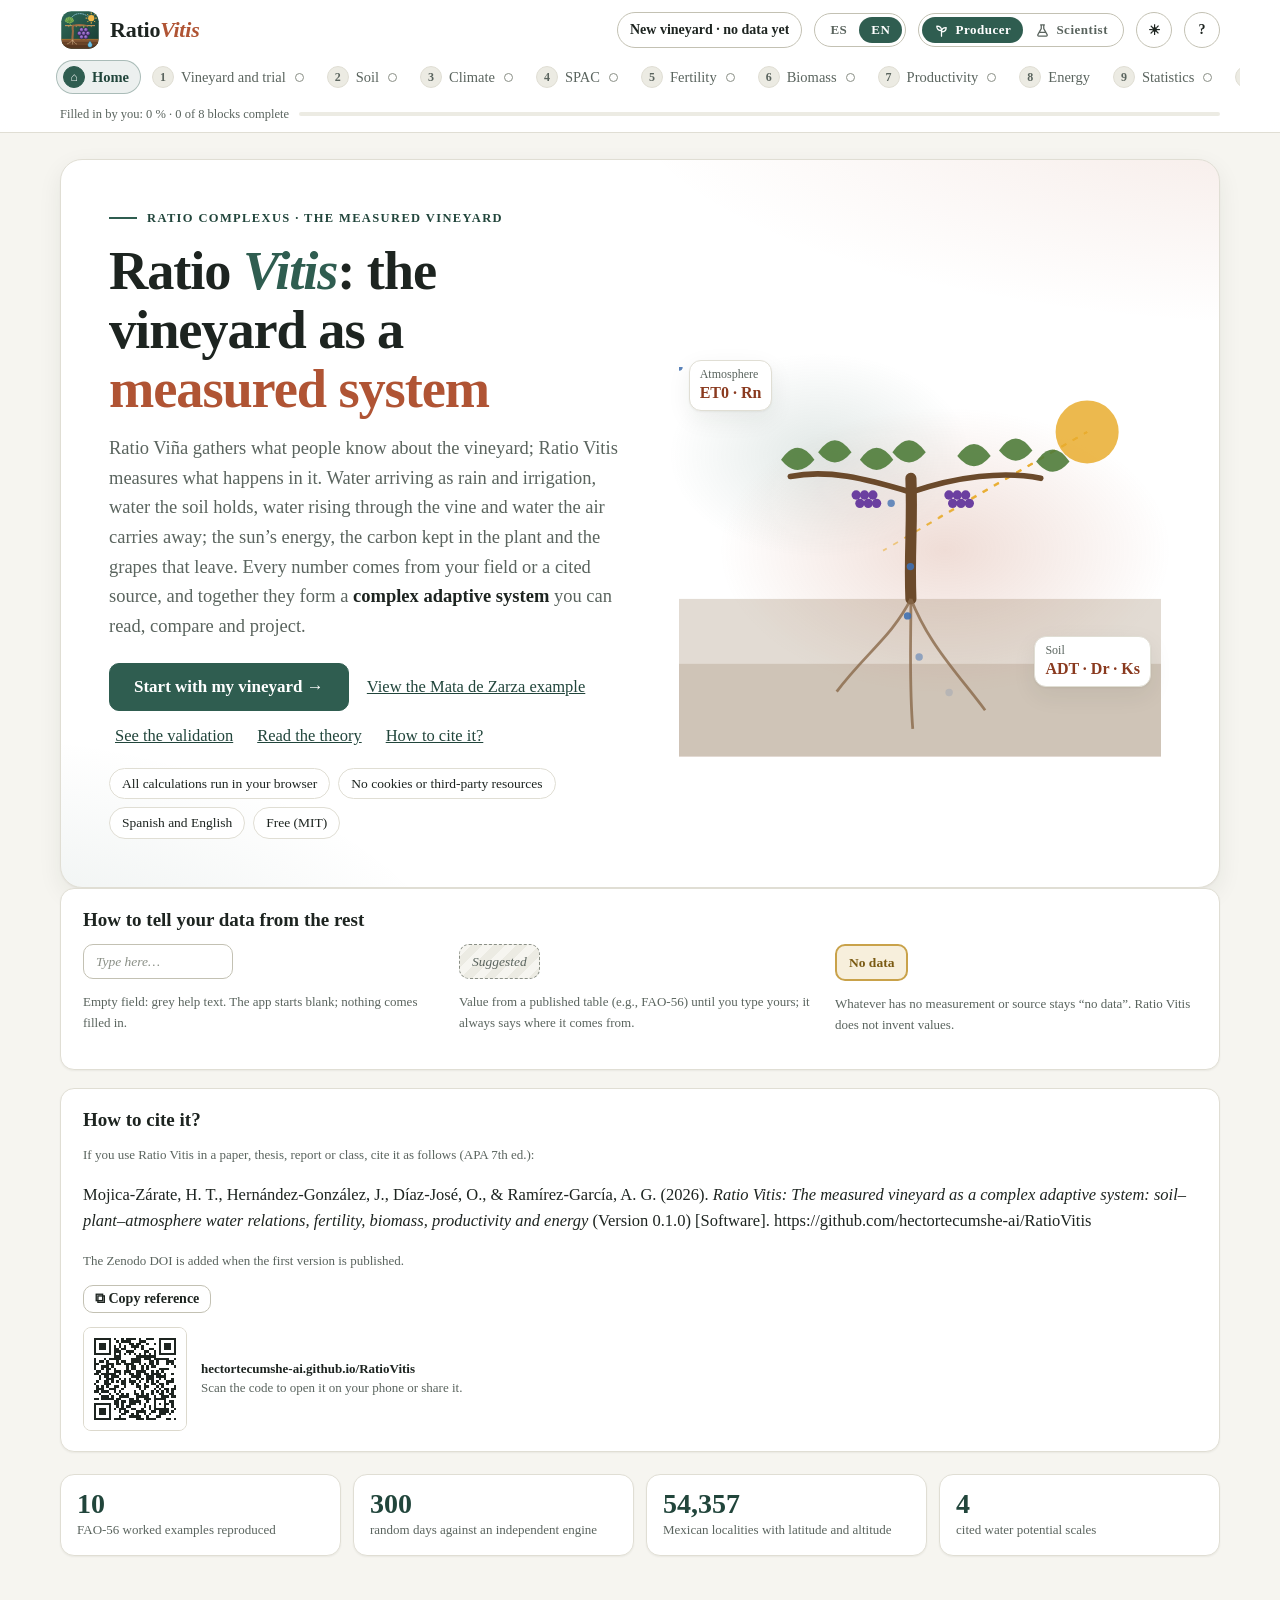
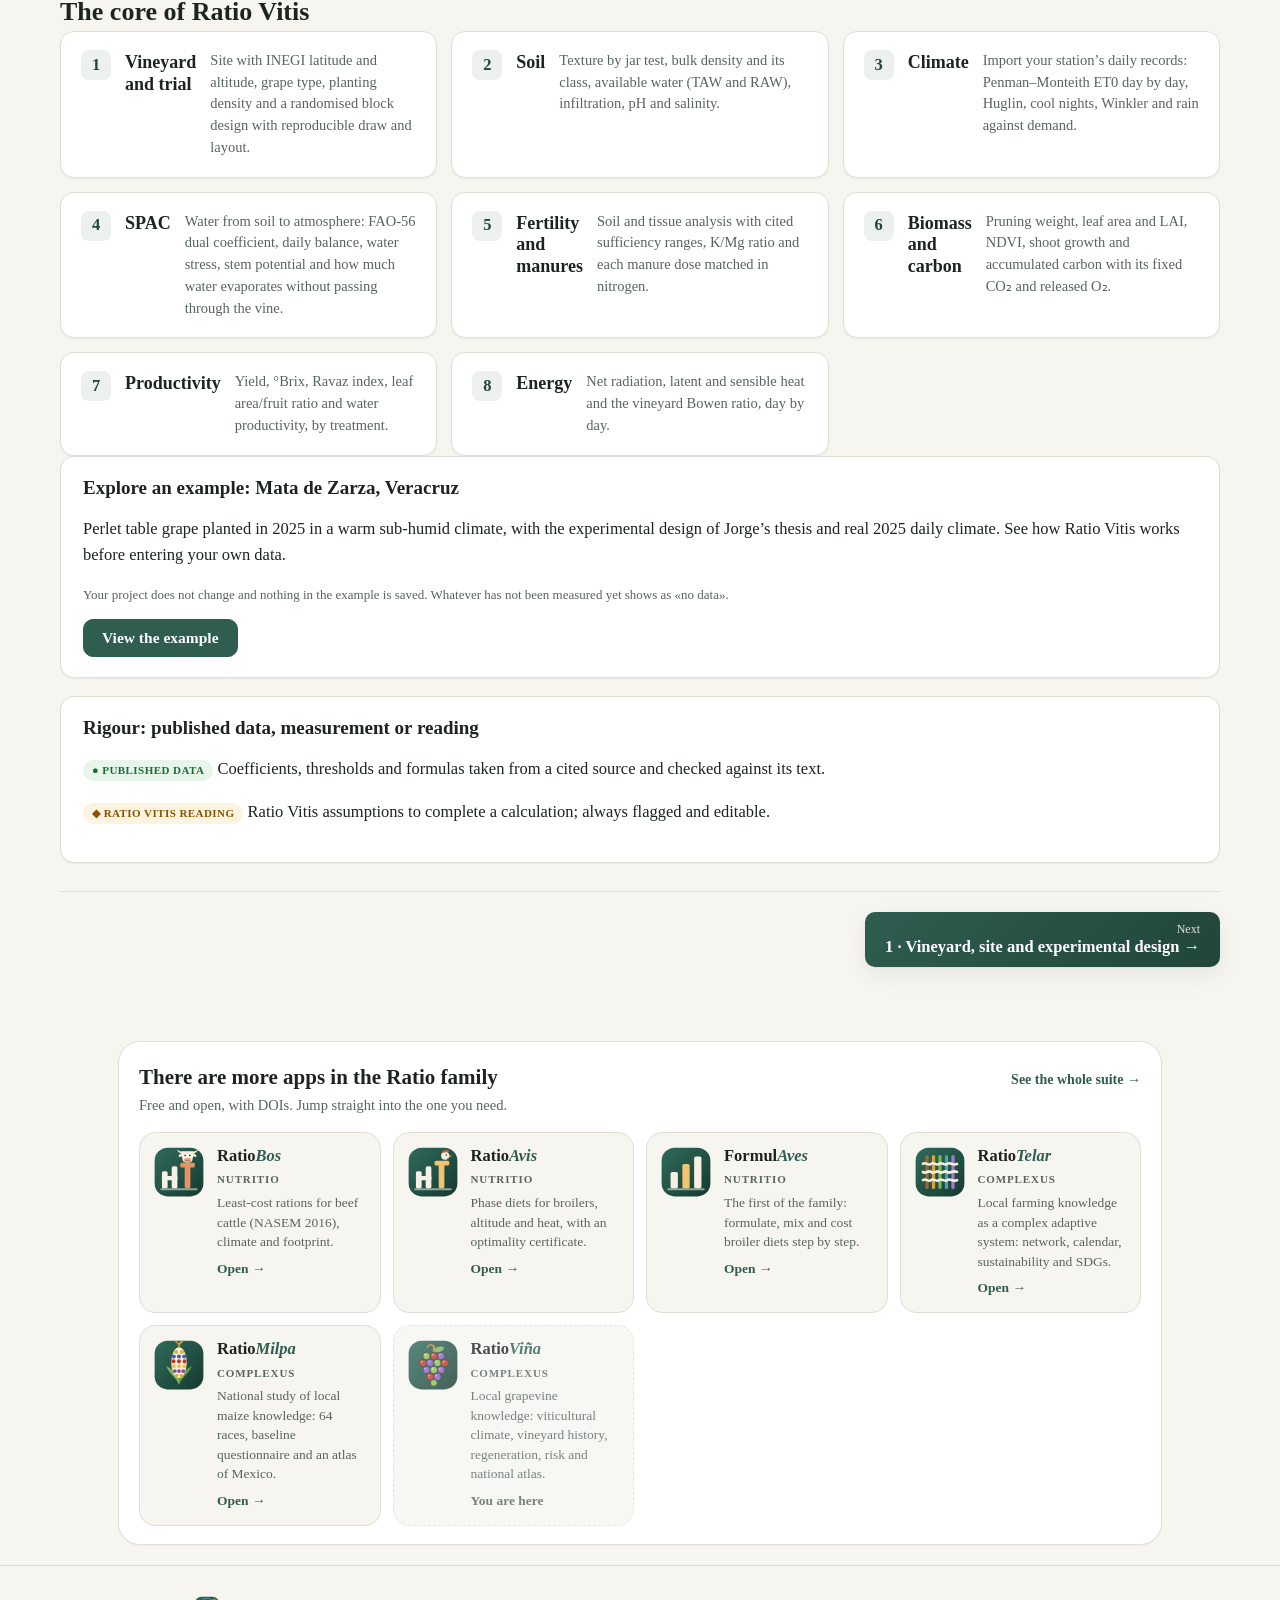
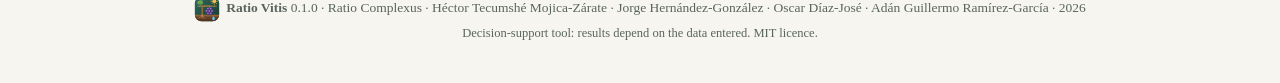
==== index.html @ 8e701e3a "Modo ejemplo: viñedo cooperante de Mata de Zarza, Veracruz Solo datos con fuente: guía de establecim" ====
<!DOCTYPE html>
<html lang="es">
<head>
<meta charset="UTF-8">
<meta name="viewport" content="width=device-width, initial-scale=1.0">
<title>Ratio Vitis — El viñedo medido como sistema complejo adaptativo · The measured vineyard as a complex adaptive system</title>
<meta name="description" content="Ratio Vitis (Ratio Complexus): el viñedo medido como sistema complejo adaptativo — relación agua–suelo–planta–atmósfera con FAO-56 (ET0 de Penman–Monteith, coeficiente dual y balance hídrico), suelo, clima vitícola, potencial hídrico y diseño experimental en bloques al azar. ES/EN.">
<link rel="icon" href="data:image/svg+xml,%3Csvg%20xmlns%3D%22http%3A//www.w3.org/2000/svg%22%20viewBox%3D%220%200%2064%2064%22%3E%3Cdefs%3E%3ClinearGradient%20id%3D%22vt-g%22%20x1%3D%220%22%20y1%3D%220%22%20x2%3D%221%22%20y2%3D%221%22%3E%3Cstop%20offset%3D%220%22%20stop-color%3D%22%232f6b5a%22/%3E%3Cstop%20offset%3D%221%22%20stop-color%3D%22%23173a31%22/%3E%3C/linearGradient%3E%3ClinearGradient%20id%3D%22vt-s%22%20x1%3D%220%22%20y1%3D%220%22%20x2%3D%220%22%20y2%3D%221%22%3E%3Cstop%20offset%3D%220%22%20stop-color%3D%22%238a5a36%22/%3E%3Cstop%20offset%3D%221%22%20stop-color%3D%22%234a2e1b%22/%3E%3C/linearGradient%3E%3CradialGradient%20id%3D%22vt-u%22%20cx%3D%22.35%22%20cy%3D%22.3%22%20r%3D%22.75%22%3E%3Cstop%20offset%3D%220%22%20stop-color%3D%22%23b48ae0%22/%3E%3Cstop%20offset%3D%221%22%20stop-color%3D%22%235e3592%22/%3E%3C/radialGradient%3E%3CclipPath%20id%3D%22vt-c%22%3E%3Crect%20x%3D%222%22%20y%3D%222%22%20width%3D%2260%22%20height%3D%2260%22%20rx%3D%2216%22/%3E%3C/clipPath%3E%3C/defs%3E%3Crect%20x%3D%222%22%20y%3D%222%22%20width%3D%2260%22%20height%3D%2260%22%20rx%3D%2216%22%20fill%3D%22url%28%23vt-g%29%22/%3E%3Cg%20clip-path%3D%22url%28%23vt-c%29%22%3E%3Cpath%20d%3D%22M2%2047h60v17H2z%22%20fill%3D%22url%28%23vt-s%29%22/%3E%3Cpath%20d%3D%22M2%2052.5h60M2%2057.5h60%22%20stroke%3D%22%232c1a0f%22%20stroke-width%3D%22.9%22%20opacity%3D%22.55%22/%3E%3Cpath%20d%3D%22M2%2047h60%22%20stroke%3D%22%23c0772b%22%20stroke-width%3D%221.2%22/%3E%3C/g%3E%3Ccircle%20cx%3D%2250%22%20cy%3D%2213%22%20r%3D%225%22%20fill%3D%22%23f2b84b%22/%3E%3Cg%20stroke%3D%22%23f2b84b%22%20stroke-width%3D%221.5%22%20stroke-linecap%3D%22round%22%3E%3Cpath%20d%3D%22M50%204.6v1.6M50%2019.8v1.6M41.6%2013h1.6M56.8%2013h1.6M44.1%207.1l1.1%201.1M54.8%2017.8l1.1%201.1M44.1%2018.9l1.1-1.1M54.8%208.2l1.1-1.1%22/%3E%3C/g%3E%3Cpath%20d%3D%22M8%2025h48%22%20stroke%3D%22%23e9a35c%22%20stroke-width%3D%221.4%22/%3E%3Cpath%20d%3D%22M14%2025v2.4M20%2025v1.4M26%2025v2.4M32%2025v1.4M38%2025v2.4M44%2025v1.4M50%2025v2.4%22%20stroke%3D%22%23e9a35c%22%20stroke-width%3D%221%22/%3E%3Cpath%20d%3D%22M20%2047.5c-.6-7%201.6-11.5.4-16.5-.5-2.4-.4-4.4.6-6%22%20stroke%3D%22%239b6a43%22%20stroke-width%3D%223.4%22%20fill%3D%22none%22%20stroke-linecap%3D%22round%22/%3E%3Cpath%20d%3D%22M21%2025c6-2%2012-2%2022%200%22%20stroke%3D%22%239b6a43%22%20stroke-width%3D%222.4%22%20fill%3D%22none%22%20stroke-linecap%3D%22round%22/%3E%3Cpath%20d%3D%22M20%2048c-2%203-5%205-8%206M20.5%2048c1%203%203%205%206%206.5M20.2%2048.5v6%22%20stroke%3D%22%23e6c79c%22%20stroke-width%3D%221%22%20fill%3D%22none%22%20stroke-linecap%3D%22round%22%20opacity%3D%22.8%22/%3E%3Cpath%20d%3D%22M19%2011.5C25%204.5%2035%204%2043.5%209.5%22%20stroke%3D%22%239ed3ec%22%20stroke-width%3D%221.2%22%20fill%3D%22none%22%20stroke-dasharray%3D%221.6%202.2%22%20stroke-linecap%3D%22round%22/%3E%3Cpath%20d%3D%22M15%2020.3c-1.1.6-2.6.8-3.9.4l.5-1.3-2.2.1c-1.4-1.1-2-2.7-1.7-4.3l1.6.5-.3-1.9c.6-1.3%201.7-2.1%203-2.4l.4%201.5.9-1.9c.6-.3%201.1-.4%201.7-.4s1.1.1%201.7.4l.9%201.9.4-1.5c1.3.3%202.4%201.1%203%202.4l-.3%201.9%201.6-.5c.3%201.6-.3%203.2-1.7%204.3l-2.2-.1.5%201.3c-1.3.4-2.8.2-3.9-.4z%22%20fill%3D%22%237fb35a%22/%3E%3Cpath%20d%3D%22M15%2019.8V12.2M15%2019.8%2011.6%2013.6M15%2019.8%209.4%2017M15%2019.8%2018.4%2013.6M15%2019.8%2020.6%2017%22%20stroke%3D%22%233f7a35%22%20stroke-width%3D%22.8%22%20stroke-linecap%3D%22round%22/%3E%3Cpath%20d%3D%22M15%2020.2c.8%201.8%201.6%203.2%202.6%204.4%22%20stroke%3D%22%237fb35a%22%20stroke-width%3D%221.2%22%20fill%3D%22none%22%20stroke-linecap%3D%22round%22/%3E%3Cpath%20d%3D%22M38%2025.5v3%22%20stroke%3D%22%237fb35a%22%20stroke-width%3D%221.4%22%20stroke-linecap%3D%22round%22/%3E%3Cg%20fill%3D%22url%28%23vt-u%29%22%20stroke%3D%22%232b1746%22%20stroke-width%3D%22.7%22%3E%3Ccircle%20cx%3D%2234.6%22%20cy%3D%2231.6%22%20r%3D%223.3%22/%3E%3Ccircle%20cx%3D%2241.4%22%20cy%3D%2231.6%22%20r%3D%223.3%22/%3E%3Ccircle%20cx%3D%2231.2%22%20cy%3D%2237.4%22%20r%3D%223.3%22/%3E%3Ccircle%20cx%3D%2238%22%20cy%3D%2237.4%22%20r%3D%223.3%22/%3E%3Ccircle%20cx%3D%2244.8%22%20cy%3D%2237.4%22%20r%3D%223.3%22/%3E%3Ccircle%20cx%3D%2234.6%22%20cy%3D%2243.2%22%20r%3D%223.3%22/%3E%3Ccircle%20cx%3D%2241.4%22%20cy%3D%2243.2%22%20r%3D%223.3%22/%3E%3C/g%3E%3Cpath%20d%3D%22M48%2049.5c-2.4%203.2-3.6%205-3.6%206.6a3.6%203.6%200%200%200%207.2%200c0-1.6-1.2-3.4-3.6-6.6z%22%20fill%3D%22%236fc3e8%22%20stroke%3D%22%231d5f7a%22%20stroke-width%3D%22.6%22/%3E%3C/svg%3E">
<!--
  Ratio Vitis · Ratio Complexus («lo que está tejido junto») · versión 0.1
  Un solo archivo (HTML + CSS + JavaScript). Sin servidor, sin instalación, sin recursos de terceros.
  Autores: Héctor Tecumshé Mojica-Zárate · Jorge Hernández-González · Oscar Díaz-José · Adán Guillermo Ramírez-García · Licencia MIT
  Fuentes: Allen et al. (2006) FAO Riego y Drenaje 56; Tonietto y Carbonneau (2004); INEGI (2020); USDA-NRCS; UC ANR; IVES.
  Contornos del mapa: Natural Earth (dominio público).
-->
<style>
:root{
  color-scheme: light;
  --bg:#f6f5f0; --bg-soft:#ecebe3; --card:#ffffff; --text:#1d2420; --muted:#5a645e;
  --border:#e0ded4; --border-strong:#c3c1b3; --field:#8a8f86;
  --primary-rgb:47,93,80; --primary:#2f5d50; --primary-dark:#21453b; --primary-soft:rgba(var(--primary-rgb),.09);
  --on-primary:#ffffff;
  --accent-rgb:176,84,52; --accent:#b05434; --accent-soft:rgba(var(--accent-rgb),.13); --accent-text:#8a3a1f;
  --ok:#2f8f4a; --ok-text:#1d6b34; --ok-soft:#e7f5eb;
  --warn:#c27c0e; --warn-text:#8a5300; --warn-soft:#fdf3e1;
  --bad:#c43a2f; --bad-text:#a82c22; --bad-soft:#fbe9e7;
  --info:#2d78b0; --info-text:#1f5f91; --info-soft:#e6f0f8;
  --font:"Palatino Linotype",Palatino,"Book Antiqua","URW Palladio L",P052,"TeX Gyre Pagella",Georgia,serif;
  --mono:ui-monospace,SFMono-Regular,Menlo,Consolas,monospace;
  --r-sm:6px; --r-md:10px; --r-lg:14px; --r-pill:999px;
  --shadow-sm:0 1px 2px rgba(30,36,24,.06);
  --shadow:0 1px 2px rgba(30,36,24,.05),0 8px 24px rgba(30,36,24,.07);
  --shadow-lg:0 4px 10px rgba(30,36,24,.08),0 20px 48px rgba(30,36,24,.14);
  --ease:cubic-bezier(.2,.7,.2,1); --max:1200px;
}
@media (prefers-color-scheme: dark){
  :root:not([data-theme="light"]){
    color-scheme:dark;
    --bg:#11150f; --bg-soft:#191e17; --card:#1d241f; --text:#e9ede6; --muted:#a9b3a8;
    --border:#2c362e; --border-strong:#3f4b41; --field:#708071;
    --primary-rgb:131,196,172; --primary:#83c4ac; --primary-dark:#b2dccb; --on-primary:#0f1512;
    --accent-rgb:234,146,107; --accent:#ea926b; --accent-text:#f4b596;
    --ok:#5cc27a; --ok-text:#7fd497; --ok-soft:rgba(92,194,122,.13);
    --warn:#f0b24a; --warn-text:#f5c56f; --warn-soft:rgba(240,178,74,.13);
    --bad:#f07166; --bad-text:#f59189; --bad-soft:rgba(240,113,102,.13);
    --info:#69b2e0; --info-text:#8cc6ea; --info-soft:rgba(105,178,224,.13);
    --shadow-sm:0 1px 2px rgba(0,0,0,.45); --shadow:0 1px 2px rgba(0,0,0,.5),0 8px 24px rgba(0,0,0,.34); --shadow-lg:0 4px 10px rgba(0,0,0,.5),0 20px 48px rgba(0,0,0,.5);
  }
}
:root[data-theme="dark"]{
  color-scheme:dark;
  --bg:#11150f; --bg-soft:#191e17; --card:#1d241f; --text:#e9ede6; --muted:#a9b3a8;
  --border:#2c362e; --border-strong:#3f4b41; --field:#708071;
  --primary-rgb:131,196,172; --primary:#83c4ac; --primary-dark:#b2dccb; --on-primary:#0f1512;
  --accent-rgb:234,146,107; --accent:#ea926b; --accent-text:#f4b596;
  --ok:#5cc27a; --ok-text:#7fd497; --ok-soft:rgba(92,194,122,.13);
  --warn:#f0b24a; --warn-text:#f5c56f; --warn-soft:rgba(240,178,74,.13);
  --bad:#f07166; --bad-text:#f59189; --bad-soft:rgba(240,113,102,.13);
  --info:#69b2e0; --info-text:#8cc6ea; --info-soft:rgba(105,178,224,.13);
  --shadow-sm:0 1px 2px rgba(0,0,0,.45); --shadow:0 1px 2px rgba(0,0,0,.5),0 8px 24px rgba(0,0,0,.34); --shadow-lg:0 4px 10px rgba(0,0,0,.5),0 20px 48px rgba(0,0,0,.5);
}
*,::before,::after{box-sizing:border-box}
html{scroll-behavior:smooth}
body{margin:0;font-family:var(--font);font-size:16.5px;line-height:1.6;background:var(--bg);color:var(--text);-webkit-font-smoothing:antialiased;text-rendering:optimizeLegibility}
h1,h2,h3,h4{line-height:1.2;text-wrap:balance;font-weight:700}
a{color:var(--primary-dark);text-underline-offset:2px}
::selection{background:rgba(var(--primary-rgb),.22)}
:focus-visible{outline:2px solid var(--primary);outline-offset:2px;border-radius:var(--r-sm)}
button,input,select,textarea{font-family:inherit}

/* ---------- barra superior ---------- */
.bar{position:sticky;top:0;z-index:50;background:color-mix(in srgb,var(--card) 94%,transparent);backdrop-filter:blur(8px);border-bottom:1px solid var(--border)}
.bar-top{max-width:var(--max);margin:0 auto;display:flex;align-items:center;gap:12px;padding:10px 20px 6px}
.brand{display:flex;align-items:center;gap:10px;text-decoration:none;color:var(--text);cursor:pointer;border:0;background:none;padding:0}
.brand-ico{width:34px;height:34px;border-radius:9px;display:grid;place-items:center;background:linear-gradient(135deg,var(--primary),var(--primary-dark));box-shadow:var(--shadow-sm)}
.brand-ico svg{width:22px;height:22px}
.brand-name{font-size:21px;font-weight:700;letter-spacing:-.01em}
.brand-name b{color:var(--accent)}
.brand-sub{font-size:13px;color:var(--muted);font-style:italic}
.bar-top .sp{flex:1}
.ibtn{height:36px;min-width:36px;padding:0 12px;border-radius:var(--r-pill);border:1px solid var(--border-strong);background:var(--card);color:var(--text);display:inline-flex;align-items:center;gap:6px;cursor:pointer;font-size:14px;font-weight:600}
.ibtn:hover{border-color:var(--primary);color:var(--primary-dark)}
.ibtn.round{padding:0;width:36px;justify-content:center}
.steps-nav{max-width:var(--max);margin:0 auto;display:flex;gap:4px;padding:4px 16px 10px;overflow-x:auto;scrollbar-width:thin}
.steps-nav button{flex:none;display:inline-flex;align-items:center;gap:7px;border:1px solid transparent;background:none;color:var(--muted);padding:5px 11px 5px 6px;border-radius:var(--r-pill);font-size:14.5px;cursor:pointer;white-space:nowrap}
.steps-nav button:hover{color:var(--text);background:var(--primary-soft)}
.steps-nav .n{width:22px;height:22px;border-radius:50%;display:grid;place-items:center;font-size:12px;font-weight:700;background:var(--bg-soft);color:var(--muted);border:1px solid var(--border)}
.steps-nav button.act{background:var(--primary-soft);border-color:rgba(var(--primary-rgb),.35);color:var(--primary-dark);font-weight:700}
.steps-nav button.act .n{background:var(--primary);border-color:var(--primary);color:var(--on-primary)}
.steps-nav button.done .n{background:var(--ok-soft);color:var(--ok-text);border-color:transparent}

/* ---------- contenido ---------- */
main{max-width:var(--max);margin:0 auto;padding:26px 20px 40px;min-width:0}
.eyebrow{display:flex;align-items:center;gap:10px;font-size:12.5px;font-weight:700;letter-spacing:.11em;text-transform:uppercase;color:var(--primary-dark)}
.eyebrow::before{content:"";width:28px;height:2px;background:var(--primary)}
.bhead{margin:0 0 18px}
.bhead h1{font-size:clamp(1.7rem,1.2rem + 2vw,2.35rem);margin:6px 0 8px;letter-spacing:-.015em}
.lead{color:var(--muted);margin:0;max-width:78ch;font-size:17px}
.card{background:var(--card);border:1px solid var(--border);border-radius:var(--r-lg);padding:20px 22px;margin:0 0 18px;box-shadow:var(--shadow-sm)}
.card>h2,.card>h3,.card .ch{margin:0 0 12px;font-size:19px}
.card h4{margin:16px 0 8px;font-size:15.5px}
.card.soft{background:var(--bg-soft);box-shadow:none}
.grid{display:grid;gap:14px}
.grid>*{min-width:0}
.g2{grid-template-columns:repeat(2,minmax(0,1fr))}
.g3{grid-template-columns:repeat(3,minmax(0,1fr))}
.g4{grid-template-columns:repeat(4,minmax(0,1fr))}
.row{display:flex;gap:10px;flex-wrap:wrap;align-items:center}
.between{justify-content:space-between}
.muted{color:var(--muted)} .small{font-size:14px} .tiny{font-size:12.5px}
label.f{display:flex;flex-direction:column;gap:4px;font-size:14px;color:var(--muted)}
label.f .h{font-size:12.5px;font-style:italic}
input,select,textarea{font-size:15px;color:var(--text);background:var(--card);border:1px solid var(--field);border-radius:8px;padding:7px 10px;width:100%}
input:focus,select:focus,textarea:focus{outline:2px solid var(--primary);outline-offset:0;border-color:transparent}
input[type=checkbox],input[type=radio]{width:auto;accent-color:var(--primary)}
input.num{text-align:right;max-width:112px;padding:5px 8px;font-variant-numeric:tabular-nums}
input:disabled{background:var(--bg-soft);color:var(--muted)}
.btn{display:inline-flex;align-items:center;justify-content:center;gap:8px;border:1px solid var(--primary);background:var(--primary);color:var(--on-primary);border-radius:var(--r-md);padding:9px 18px;font-size:15.5px;font-weight:700;cursor:pointer;text-decoration:none;transition:background .15s var(--ease),transform .15s var(--ease)}
.btn:hover{background:var(--primary-dark);border-color:var(--primary-dark)}
.btn:active{transform:translateY(1px)}
.btn:disabled{opacity:.45;cursor:not-allowed}
.btn.ghost{background:var(--card);color:var(--text);border-color:var(--border-strong)}
.btn.ghost:hover{border-color:var(--primary);color:var(--primary-dark);background:var(--card)}
.btn.link{background:none;border-color:transparent;color:var(--primary-dark);padding-left:6px;padding-right:6px}
.btn.accent{background:var(--accent);border-color:var(--accent);color:#fff}
.btn.sm{padding:5px 11px;font-size:14px;font-weight:600}
.btn.lg{padding:13px 24px;font-size:17px}
.btn.danger{background:none;color:var(--bad-text);border-color:var(--bad)}
.opts{display:grid;gap:12px;grid-template-columns:repeat(auto-fill,minmax(235px,1fr))}
.opt{position:relative;border:1.5px solid var(--border);border-radius:var(--r-md);padding:13px 15px;cursor:pointer;background:var(--card);display:block;transition:border-color .15s,box-shadow .15s}
.opt:hover{border-color:var(--primary);box-shadow:var(--shadow-sm)}
.opt.sel{border-color:var(--primary);background:var(--primary-soft)}
.opt.sel::after{content:"✓";position:absolute;top:10px;right:12px;width:20px;height:20px;border-radius:50%;background:var(--primary);color:var(--on-primary);font-size:12px;display:grid;place-items:center;font-weight:700}
.opt b{display:block;font-size:16.5px;margin-bottom:2px;padding-right:24px}
.opt small{color:var(--muted);font-size:13.5px;line-height:1.45;display:block}
.opt input{position:absolute;opacity:0;pointer-events:none}
.opt .badge{margin-top:6px}
.badge{display:inline-block;font-size:11.5px;font-weight:700;letter-spacing:.02em;padding:2px 9px;border-radius:var(--r-pill);background:var(--bg-soft);color:var(--muted);border:1px solid var(--border)}
.badge.ok{background:var(--ok-soft);color:var(--ok-text);border-color:transparent}
.badge.warn{background:var(--warn-soft);color:var(--warn-text);border-color:transparent}
.badge.bad{background:var(--bad-soft);color:var(--bad-text);border-color:transparent}
.badge.info{background:var(--info-soft);color:var(--info-text);border-color:transparent}
.badge.pri{background:var(--primary-soft);color:var(--primary-dark);border-color:transparent}
.badge.acc{background:var(--accent-soft);color:var(--accent-text);border-color:transparent}
.tbl{overflow-x:auto;border:1px solid var(--border);border-radius:var(--r-md);background:var(--card)}
table{border-collapse:collapse;width:100%;font-size:15px}
th,td{padding:7px 11px;border-bottom:1px solid var(--border);text-align:left;white-space:nowrap}
th{background:var(--bg-soft);color:var(--text);font-weight:700;font-size:13.5px;position:sticky;top:0}
td.r,th.r{text-align:right;font-variant-numeric:tabular-nums}
td.c,th.c{text-align:center}
tr:last-child td{border-bottom:0}
tr.tot td{font-weight:700;background:var(--bg-soft)}
tbody tr:hover td{background:color-mix(in srgb,var(--primary-soft) 60%,transparent)}
tr.cat td{background:var(--bg);font-weight:700;color:var(--muted);font-size:12px;letter-spacing:.08em;text-transform:uppercase}
.wrap{white-space:normal}
.alert{border-radius:var(--r-md);padding:13px 16px;margin:0 0 16px;border:1px solid;border-left-width:4px}
.alert p{margin:4px 0}
.alert ul{margin:6px 0 0;padding-left:22px}
.alert.info{background:var(--info-soft);border-color:var(--info)}
.alert.ok{background:var(--ok-soft);border-color:var(--ok)}
.alert.warn{background:var(--warn-soft);border-color:var(--warn)}
.alert.bad{background:var(--bad-soft);border-color:var(--bad)}
.idea{background:var(--bg-soft);border-left:4px solid var(--primary);border-radius:0 var(--r-md) var(--r-md) 0;padding:11px 16px;margin:12px 0}
.idea b:first-child{display:block;color:var(--primary-dark)}
.kpis{display:grid;gap:12px;grid-template-columns:repeat(auto-fit,minmax(175px,1fr));margin:0 0 18px}
.kpi{background:var(--card);border:1px solid var(--border);border-radius:var(--r-md);padding:13px 15px;box-shadow:var(--shadow-sm)}
.kpi .l{font-size:13px;color:var(--muted)}
.kpi .v{font-size:25px;font-weight:700;font-variant-numeric:tabular-nums;line-height:1.25;color:var(--primary-dark)}
.kpi .s{font-size:13px;color:var(--muted)}
.bar-h{height:10px;border-radius:5px;background:linear-gradient(90deg,var(--primary),color-mix(in srgb,var(--primary) 70%,var(--accent)));min-width:2px}
.chips{display:flex;flex-wrap:wrap;gap:8px}
.chip{display:inline-flex;align-items:center;gap:6px;font-size:13.5px;padding:4px 12px;border-radius:var(--r-pill);background:var(--card);border:1px solid var(--border);color:var(--text)}
.next{display:flex;justify-content:space-between;align-items:center;gap:12px;margin-top:28px;padding-top:20px;border-top:1px solid var(--border)}
.next .btn.big-next{flex-direction:column;align-items:flex-end;gap:0;padding:10px 20px;background:linear-gradient(135deg,var(--primary),var(--primary-dark));border:0;box-shadow:var(--shadow)}
.next .big-next small{font-size:12px;font-weight:500;opacity:.85}
.next .big-next span{font-size:16.5px}
code{font-family:var(--mono);background:var(--bg-soft);padding:1px 6px;border-radius:5px;font-size:.86em}
.hide{display:none!important}

/* ---------- teoría (acordeón numerado) ---------- */
.teoria{background:var(--card);border:1px solid var(--border);border-radius:var(--r-lg);padding:6px 22px 10px;margin:0 0 18px;box-shadow:var(--shadow-sm);border-top:4px solid var(--primary)}
.teoria>.th{display:flex;justify-content:space-between;align-items:flex-start;gap:12px;padding:14px 0 6px}
.teoria>.th h2{margin:0;font-size:20px}
.teoria>.th p{margin:4px 0 0;color:var(--muted);font-size:14.5px}
.teoria details{border-bottom:1px solid var(--border)}
.teoria details:last-child{border-bottom:0}
.teoria summary{cursor:pointer;list-style:none;padding:12px 0;font-weight:600;display:flex;gap:10px;align-items:center}
.teoria summary::-webkit-details-marker{display:none}
.teoria summary::before{content:"▸";color:var(--muted);transition:transform .15s;display:inline-block}
.teoria details[open] summary::before{transform:rotate(90deg)}
.teoria details[open] summary{color:var(--primary-dark)}
.teoria .tb{padding:0 0 14px 22px;max-width:92ch}
.teoria .tb p,.teoria .tb li{margin:6px 0}
.teoria .tb table{font-size:14px;margin:8px 0}

/* ---------- inicio ---------- */
.hero{position:relative;overflow:hidden;border-radius:22px;border:1px solid var(--border);background:
  radial-gradient(1200px 400px at 110% -10%,rgba(var(--accent-rgb),.14),transparent 60%),
  radial-gradient(900px 500px at -10% 120%,rgba(var(--primary-rgb),.13),transparent 60%),var(--card);
  padding:clamp(22px,4vw,48px);display:grid;grid-template-columns:minmax(0,1.05fr) minmax(0,1fr);gap:32px;align-items:center;box-shadow:var(--shadow)}
.hero h1{font-size:clamp(2.1rem,1.3rem + 3.3vw,3.4rem);line-height:1.08;margin:14px 0 16px;letter-spacing:-.02em}
.hero h1 em{font-style:italic;color:var(--primary)}
.hero h1 .acc{color:var(--accent)}
.hero p.big{font-size:18.5px;color:var(--muted);margin:0 0 22px;max-width:56ch}
.hero p.big b{color:var(--text)}
.hero .ctas{display:flex;flex-wrap:wrap;gap:12px;align-items:center;margin-bottom:18px}
.illus{display:grid;grid-template-columns:1fr 1fr;gap:12px}
.illus .ic{background:var(--card);border:1px solid var(--border);border-radius:var(--r-md);padding:10px 12px;box-shadow:var(--shadow-sm)}
.illus .ic.wide{grid-column:1/-1}
.illus .ic .t{font-size:12px;color:var(--muted);margin-bottom:4px}
.illus svg{width:100%;height:auto;display:block}
.section-t{margin:40px 0 4px;font-size:26px}
.section-l{margin:0 0 16px;color:var(--muted)}
.howto{display:grid;grid-template-columns:repeat(auto-fit,minmax(140px,1fr));border:1px solid var(--border);border-radius:var(--r-lg);background:var(--card);overflow:hidden}
.howto div{padding:14px 16px;border-right:1px solid var(--border)}
.howto div:last-child{border-right:0}
.howto .k{font-size:11.5px;font-weight:700;letter-spacing:.1em;color:var(--primary-dark)}
.howto b{display:block;margin:2px 0 4px}
.howto span{font-size:13.5px;color:var(--muted);line-height:1.4;display:block}
.inc{display:grid;gap:14px;grid-template-columns:repeat(auto-fill,minmax(300px,1fr))}
.inc button{all:unset;cursor:pointer;background:var(--card);border:1px solid var(--border);border-radius:var(--r-lg);padding:18px 20px;box-shadow:var(--shadow-sm);display:flex;gap:14px;align-items:flex-start;transition:border-color .15s,transform .15s}
.inc button:hover{border-color:var(--primary);transform:translateY(-2px)}
.inc .num{flex:none;width:30px;height:30px;border-radius:8px;display:grid;place-items:center;background:var(--primary-soft);color:var(--primary-dark);font-weight:700}
.inc h3{margin:2px 0 4px;font-size:18px}
.inc p{margin:0;color:var(--muted);font-size:14.5px;line-height:1.5}
.why{display:grid;grid-template-columns:minmax(0,1.3fr) minmax(0,1fr);gap:28px;background:var(--bg-soft);border:1px solid var(--border);border-radius:var(--r-lg);padding:24px 26px;margin-top:36px}
.why h3{margin:0 0 8px;font-size:19px}
.why .cite{font-size:14px;color:var(--muted)}
.why .cite .k{font-size:12px;font-weight:700;letter-spacing:.1em;color:var(--primary-dark);margin-bottom:8px}
footer.pie{text-align:center;color:var(--muted);font-size:13.5px;padding:30px 20px 40px;border-top:1px solid var(--border);margin-top:20px}

/* ---------- ayuda ---------- */
dialog{border:1px solid var(--border);border-radius:var(--r-lg);padding:0;max-width:640px;width:calc(100% - 32px);background:var(--card);color:var(--text);box-shadow:var(--shadow-lg)}
dialog::backdrop{background:rgba(10,14,10,.45)}
dialog .dh{display:flex;justify-content:space-between;align-items:center;padding:16px 20px;border-bottom:1px solid var(--border)}
dialog .dh h2{margin:0;font-size:20px}
dialog .db{padding:10px 22px 20px}

@media (max-width:900px){
  .hero,.why{grid-template-columns:minmax(0,1fr)}
  .g2,.g3,.g4{grid-template-columns:minmax(0,1fr)}
  .howto div{border-right:0;border-bottom:1px solid var(--border)}
}
@media (max-width:600px){
  body{font-size:16px}
  main{padding:18px 16px 30px}
  .bar-top{padding:8px 16px 4px}
  .brand-sub,.ibtn .lbl{display:none}
  .illus{grid-template-columns:1fr}
  .card{padding:16px}
  .teoria{padding:4px 16px 8px}
}
@media print{
  .bar,.next,.no-print,.teoria,footer.pie{display:none!important}
  body{background:#fff;color:#000;font-size:12pt}
  .card{box-shadow:none;break-inside:avoid;border-color:#bbb}
  main{max-width:none;padding:0}
}
/* ================= RatioBos · capa visual adicional ================= */
.brand-ico{background:none;box-shadow:none;width:40px;height:40px}
.brand-ico svg{width:40px;height:40px}
.brand-name{font-size:22px}
.brand-name i{font-style:italic;color:var(--accent)}
.langsw{display:inline-flex;border:1px solid var(--border-strong);border-radius:var(--r-pill);padding:3px;background:var(--card)}
.langsw button{border:0;background:none;color:var(--muted);font-weight:700;font-size:13px;padding:5px 12px;border-radius:var(--r-pill);cursor:pointer;font-family:inherit;letter-spacing:.04em}
.langsw button.on{background:var(--primary);color:var(--on-primary)}
.progress{max-width:var(--max);margin:0 auto;padding:0 20px 8px;display:flex;align-items:center;gap:10px;font-size:12.5px;color:var(--muted)}
.progress .track{flex:1;height:4px;border-radius:4px;background:var(--bg-soft);overflow:hidden}
.progress .fill{height:100%;background:linear-gradient(90deg,var(--primary),var(--accent));border-radius:4px;transition:width .5s var(--ease)}
main>*{animation:subir .45s var(--ease) both}
main>*:nth-child(2){animation-delay:.04s} main>*:nth-child(3){animation-delay:.08s} main>*:nth-child(4){animation-delay:.12s}
@keyframes subir{from{opacity:0;transform:translateY(10px)}to{opacity:1;transform:none}}
@media (prefers-reduced-motion:reduce){main>*{animation:none}}
.bhead{display:grid;grid-template-columns:minmax(0,1fr) auto;gap:18px;align-items:center}
.bhead .bill{width:118px;height:118px;border-radius:28px;display:grid;place-items:center;
  background:radial-gradient(circle at 30% 25%,rgba(var(--accent-rgb),.22),transparent 60%),radial-gradient(circle at 70% 80%,rgba(var(--primary-rgb),.18),transparent 60%),var(--card);
  border:1px solid var(--border);box-shadow:var(--shadow)}
.bhead .bill svg{width:92px;height:92px}
.ico{display:inline-block;vertical-align:middle}
.opt .oico{float:right;width:46px;height:46px;margin:-2px 22px 4px 8px}
.opt.sel .oico{filter:drop-shadow(0 2px 4px rgba(0,0,0,.12))}
.hero .art{position:relative;min-height:340px}
.hero .art .stage{position:absolute;inset:0;border-radius:24px;background:
  radial-gradient(closest-side at 55% 58%,rgba(var(--accent-rgb),.20),transparent),
  radial-gradient(closest-side at 30% 30%,rgba(var(--primary-rgb),.14),transparent)}
.hero .art svg.big{position:absolute}
.float{animation:flotar 6s ease-in-out infinite}
.float.d2{animation-delay:-2s} .float.d3{animation-delay:-4s}
@keyframes flotar{0%,100%{transform:translateY(0)}50%{transform:translateY(-6px)}}
@media (prefers-reduced-motion:reduce){.float{animation:none}}
.hero .art .mini{position:absolute;background:var(--card);border:1px solid var(--border);border-radius:14px;padding:8px 10px;box-shadow:var(--shadow);font-size:11.5px;color:var(--muted)}
.hero .art .mini b{display:block;font-size:17px;color:var(--primary-dark)}
.stats{display:grid;grid-template-columns:repeat(auto-fit,minmax(150px,1fr));gap:12px;margin-top:22px}
.stat{background:var(--card);border:1px solid var(--border);border-radius:var(--r-lg);padding:14px 16px;box-shadow:var(--shadow-sm)}
.stat .v{font-size:28px;font-weight:700;color:var(--primary-dark);line-height:1.1}
.stat .l{font-size:13px;color:var(--muted)}
.inc button .ib{flex:none;width:52px;height:52px;border-radius:14px;display:grid;place-items:center;background:var(--primary-soft)}
.inc button .ib svg{width:40px;height:40px}
.empty{display:flex;gap:18px;align-items:center;background:var(--card);border:1px dashed var(--border-strong);border-radius:var(--r-lg);padding:18px 20px;margin:0 0 18px}
.empty svg{flex:none;width:84px;height:84px}
.empty p{margin:0;color:var(--muted)}
.toast{position:fixed;left:50%;bottom:22px;transform:translateX(-50%) translateY(20px);opacity:0;background:var(--text);color:var(--bg);padding:10px 18px;border-radius:var(--r-pill);font-size:14.5px;box-shadow:var(--shadow-lg);transition:.3s var(--ease);z-index:90;pointer-events:none}
.toast.on{opacity:1;transform:translateX(-50%) translateY(0)}
.chart-wrap{display:grid;grid-template-columns:minmax(0,240px) minmax(0,1fr);gap:20px;align-items:center}
.legend{display:grid;gap:6px;font-size:14px}
.legend span{display:flex;align-items:center;gap:8px}
.legend i{width:12px;height:12px;border-radius:3px;flex:none}
.cmpbar{display:grid;grid-template-columns:130px minmax(0,1fr) 58px;gap:10px;align-items:center;font-size:13.5px;margin:5px 0}
.cmpbar .tr{position:relative;height:12px;background:var(--bg-soft);border-radius:6px}
.cmpbar .tr i{position:absolute;left:0;top:0;bottom:0;border-radius:6px;background:linear-gradient(90deg,var(--primary),color-mix(in srgb,var(--primary) 70%,var(--accent)))}
.cmpbar .tr i.hi{background:linear-gradient(90deg,var(--accent),#e4a64f)}
.cmpbar .tr b{position:absolute;top:-4px;bottom:-4px;width:2px;background:var(--text);opacity:.55}
.cmpbar .p{text-align:right;font-variant-numeric:tabular-nums;color:var(--muted)}
.flag{display:inline-grid;place-items:center;min-width:28px;height:18px;padding:0 5px;border-radius:4px;font-size:10.5px;font-weight:800;letter-spacing:.06em;background:var(--primary);color:var(--on-primary);margin-right:6px;vertical-align:2px}
.doi{display:inline-flex;align-items:center;border-radius:6px;overflow:hidden;font-size:12px;font-weight:700;text-decoration:none;border:1px solid var(--border-strong)}
.doi span:first-child{background:#3b6aa0;color:#fff;padding:3px 7px}
.doi span:last-child{background:var(--card);color:var(--text);padding:3px 8px}
@media (max-width:900px){ .chart-wrap{grid-template-columns:minmax(0,1fr)} .hero .art{min-height:300px} }
@media (max-width:600px){ .bhead .bill{width:78px;height:78px;border-radius:20px} .bhead .bill svg{width:60px;height:60px} .langsw button{padding:4px 9px} .cmpbar{grid-template-columns:96px minmax(0,1fr) 48px} }
@media (max-width:600px){ .bar-top{gap:6px} .brand-name{font-size:18px} .brand-ico,.brand-ico svg{width:32px;height:32px} #pill{display:none} .ibtn.round{width:32px;min-width:32px;height:32px} }
@media print{ .progress,.toast{display:none!important} .bhead .bill{box-shadow:none} }
/* ---- ayuda contextual «?» / context help ---- */
.qh{display:inline-grid;place-items:center;width:17px;height:17px;margin-left:5px;border-radius:50%;font-size:11px;font-weight:700;line-height:1;font-style:normal;
  color:var(--primary);background:var(--primary-soft);border:1px solid color-mix(in srgb,var(--primary) 35%,transparent);cursor:help;vertical-align:1px;user-select:none;transition:.15s var(--ease)}
.qh:hover,.qh:focus-visible{background:var(--primary);color:var(--on-primary);outline:none;box-shadow:0 0 0 3px color-mix(in srgb,var(--primary) 25%,transparent)}
#qtip{position:fixed;z-index:120;background:var(--card);color:var(--text);border:1px solid var(--border-strong);border-radius:14px;padding:12px 14px 10px;box-shadow:var(--shadow-lg);
  font-size:13.5px;line-height:1.45;opacity:0;transform:translateY(4px);pointer-events:none;transition:opacity .15s,transform .15s;border-top:3px solid var(--accent)}
#qtip.on{opacity:1;transform:none}
#qtip .qt{display:block;font-size:14.5px;color:var(--primary-dark);margin-bottom:4px}
#qtip p{margin:0 0 8px}
#qtip .qe{font-size:11px;font-weight:700;letter-spacing:.08em;text-transform:uppercase;color:var(--muted);margin-bottom:4px}
#qtip ul{margin:0;padding:0;list-style:none;display:grid;gap:4px}
#qtip li{position:relative;padding-left:16px}
#qtip li::before{content:"";position:absolute;left:2px;top:.5em;width:8px;height:8px;border-radius:50%;background:var(--info)}
#qtip li.ok::before{background:var(--ok)} #qtip li.warn::before{background:var(--warn)} #qtip li.bad::before{background:var(--bad)}
@media print{ .qh,#qtip{display:none!important} }

/* ---- vista productor / científico ---- */
html[data-modo="prod"] .sci, html[data-modo="cien"] .prod{display:none!important}
.modesw button{display:inline-flex;align-items:center;gap:6px}
.modesw svg{width:15px;height:15px;flex:none}
.consejo{display:flex;gap:14px;align-items:flex-start;background:linear-gradient(135deg,var(--primary-soft),var(--card));border:1px solid var(--border);border-left:4px solid var(--accent);border-radius:var(--r-lg);padding:14px 18px;margin:0 0 18px}
.consejo>svg{flex:none;width:36px;height:36px}
.consejo p{margin:0}
.consejo .k{font-size:11px;font-weight:700;letter-spacing:.1em;text-transform:uppercase;color:var(--accent);margin-bottom:2px}
.vistas{display:grid;grid-template-columns:repeat(auto-fit,minmax(min(100%,280px),1fr));gap:14px}
.vista{border:1px solid var(--border);border-radius:var(--r-lg);padding:18px 20px;background:var(--card);box-shadow:var(--shadow-sm);transition:.2s var(--ease)}
.vista.on{border-color:var(--primary);box-shadow:0 0 0 2px color-mix(in srgb,var(--primary) 28%,transparent),var(--shadow-sm)}
.vista h3{display:flex;align-items:center;gap:10px;margin:0 0 6px}
.vista h3 svg{width:34px;height:34px;flex:none}
.vista ul{margin:8px 0 14px;padding-left:18px;color:var(--muted);font-size:14.5px}
.vista .tag{font-size:11px;font-weight:700;letter-spacing:.08em;text-transform:uppercase;color:var(--primary);margin-left:auto}
.modelo{font-family:"Palatino Linotype",Palatino,"Book Antiqua","Cambria Math","STIX Two Math",serif;font-size:16px;background:var(--bg-soft);border:1px solid var(--border);border-radius:var(--r-md);padding:12px 18px;line-height:2;overflow-x:auto}
.mezcla{display:grid;grid-template-columns:repeat(auto-fill,minmax(min(100%,230px),1fr));gap:8px;margin:10px 0 12px}
.mezcla label{display:flex;justify-content:space-between;gap:10px;align-items:center;border:1px solid var(--border);border-radius:12px;padding:10px 12px;background:var(--card);cursor:pointer}
.mezcla label span{display:flex;gap:8px;align-items:center}
.mezcla label b{font-size:18px;color:var(--primary-dark);font-variant-numeric:tabular-nums;white-space:nowrap}
.mezcla input{width:18px;height:18px;accent-color:var(--primary);flex:none}
.mezcla label:has(input:checked){opacity:.5;text-decoration:line-through}
.granja{margin:0;padding-left:20px;display:grid;gap:6px}
@media (max-width:600px){ .modesw span{display:none} .modesw button{padding:5px 8px} }
/* ================= RatioBos · capa visual propia ================= */
.opt .oico.big{width:64px;height:46px;margin-right:22px}
.hero .art .chip-n{position:absolute;background:var(--card);border:1px solid var(--border);border-radius:12px;padding:6px 10px;box-shadow:var(--shadow);font-size:12px;color:var(--muted);line-height:1.3}
.hero .art .chip-n b{display:block;font-size:16px;color:var(--accent-text)}
/* base de expresión: materia seca / tal como se ofrece */
.basesw{display:inline-flex;border:1px solid var(--border-strong);border-radius:var(--r-pill);padding:3px;background:var(--card)}
.basesw button{border:0;background:none;color:var(--muted);font-weight:700;font-size:12.5px;padding:4px 11px;border-radius:var(--r-pill);cursor:pointer;font-family:inherit}
.basesw button.on{background:var(--accent);color:#fff}
/* requerimientos diarios del animal */
.req-d{display:grid;grid-template-columns:repeat(auto-fit,minmax(150px,1fr));gap:10px;margin:4px 0 14px}
.req-d div{background:var(--bg-soft);border:1px solid var(--border);border-radius:var(--r-md);padding:10px 12px}
.req-d .l{font-size:12.5px;color:var(--muted)}
.req-d .v{font-size:21px;font-weight:700;color:var(--primary-dark);font-variant-numeric:tabular-nums}
.req-d .s{font-size:12px;color:var(--muted)}
/* balance (aporte vs. requerimiento diario) */
.bal{display:grid;grid-template-columns:150px minmax(0,1fr) 92px;gap:10px;align-items:center;font-size:14px;margin:7px 0}
.bal .tr{position:relative;height:16px;background:var(--bg-soft);border-radius:8px;overflow:hidden;border:1px solid var(--border)}
.bal .tr i{position:absolute;left:0;top:0;bottom:0;border-radius:8px;background:linear-gradient(90deg,var(--primary),color-mix(in srgb,var(--primary) 65%,var(--accent)))}
.bal .tr i.mant{background:color-mix(in srgb,var(--primary) 35%,var(--bg-soft))}
.bal .tr b{position:absolute;top:-2px;bottom:-2px;width:2px;background:var(--text);opacity:.6}
.bal .p{text-align:right;font-variant-numeric:tabular-nums;color:var(--muted)}
/* gráfica de crecimiento */
.curva svg{width:100%;height:auto;display:block}
.curva .eje{stroke:var(--border-strong);stroke-width:1}
.curva .rej{stroke:var(--border);stroke-width:1;stroke-dasharray:3 4}
.curva text{fill:var(--muted);font-size:12px;font-family:var(--font)}
.curva .lin{fill:none;stroke:var(--primary);stroke-width:3;stroke-linejoin:round;stroke-linecap:round}
.curva .area{fill:color-mix(in srgb,var(--primary) 12%,transparent)}
.curva .fase{stroke:var(--accent);stroke-width:1.5;stroke-dasharray:5 5}
/* iteraciones del modelo energético */
.iter td,.iter th{font-size:13.5px}
.conv{display:inline-flex;align-items:center;gap:6px}
.conv i{width:9px;height:9px;border-radius:50%;background:var(--ok);display:inline-block}
/* tarjetas de ambiente / sostenibilidad */
.eco{display:grid;grid-template-columns:repeat(auto-fit,minmax(200px,1fr));gap:12px}
.eco .e{display:flex;gap:12px;align-items:center;background:var(--card);border:1px solid var(--border);border-radius:var(--r-md);padding:12px 14px}
.eco .e svg{flex:none;width:52px;height:42px}
.eco .e .v{font-size:20px;font-weight:700;color:var(--primary-dark);font-variant-numeric:tabular-nums}
.eco .e .l{font-size:12.5px;color:var(--muted)}
/* semáforo de riesgos ruminales */
.semaf{display:grid;grid-template-columns:repeat(auto-fit,minmax(min(100%,250px),1fr));gap:10px}
.semaf div{border:1px solid var(--border);border-left:4px solid var(--ok);border-radius:var(--r-md);padding:10px 12px;background:var(--card);font-size:14px}
.semaf div.warn{border-left-color:var(--warn)} .semaf div.bad{border-left-color:var(--bad)} .semaf div.info{border-left-color:var(--info)}
.semaf b{display:block}
/* mapa de México */
.mapa-wrap{display:grid;grid-template-columns:minmax(0,1.35fr) minmax(0,1fr);gap:22px;align-items:start}
.mapa{width:100%;height:auto;display:block}
.mapa .edo{fill:color-mix(in srgb,var(--rc) 38%,var(--card));stroke:var(--card);stroke-width:1.3;cursor:pointer;transition:fill .2s,opacity .2s}
.mapa .edo:hover{fill:color-mix(in srgb,var(--rc) 75%,var(--card))}
.mapa .edo.sel{fill:var(--rc)}
.mapa .edo.edosel{stroke:var(--text);stroke-width:2.6}
.mapa .etq text{font-family:var(--font);font-size:17px;font-weight:700;fill:var(--text);opacity:.55;paint-order:stroke;stroke:var(--card);stroke-width:4px}
.mapa .etq.sel text{opacity:1}
.mapa.chico .edo{cursor:default}
.rchip{cursor:pointer;font-family:inherit}
.rchip i{width:11px;height:11px;border-radius:3px;background:var(--rc);display:inline-block}
.rchip.on{border-color:var(--text);font-weight:700}
.rinfo dl{margin:0 0 12px;display:grid;gap:4px}
.rinfo dt{font-size:11.5px;font-weight:700;letter-spacing:.08em;text-transform:uppercase;color:var(--accent-text);margin-top:6px}
.rinfo dd{margin:0;font-size:14.5px;color:var(--text)}
/* barra del ITH */
.ith{position:relative;height:46px;margin:6px 0 4px}
.ith .tramos{position:absolute;left:0;right:0;top:8px;height:14px;border-radius:7px;overflow:hidden;background:var(--bg-soft)}
.ith .tramos i{position:absolute;top:0;bottom:0}
.ith .tramos i.ok{background:var(--ok)} .ith .tramos i.info{background:var(--info)} .ith .tramos i.warn{background:var(--warn)} .ith .tramos i.bad{background:var(--bad)}
.ith .m{position:absolute;top:2px;width:4px;height:26px;margin-left:-2px;border-radius:2px;background:var(--text)}
.ith .m.efe{background:var(--card);border:2px solid var(--text);width:10px;margin-left:-5px}
.ith .esc{position:absolute;left:0;right:0;top:28px;font-size:11.5px;color:var(--muted)}
.ith .esc span{position:absolute;transform:translateX(-50%)} .ith .esc span:first-child{left:0;transform:none} .ith .esc span:last-child{transform:none}
/* tablero */
.dash{display:grid;grid-template-columns:repeat(auto-fit,minmax(min(100%,420px),1fr));gap:18px}
.dash .card{margin:0}
.graf svg{width:100%;height:auto;display:block}
.graf text{fill:var(--muted);font-size:12px;font-family:var(--font)}
.graf .eje{stroke:var(--border-strong)} .graf .rej{stroke:var(--border);stroke-dasharray:3 4}
.graf .l1{fill:none;stroke:var(--primary);stroke-width:3;stroke-linecap:round;stroke-linejoin:round}
.graf .l2{fill:none;stroke:var(--accent);stroke-width:3;stroke-linecap:round;stroke-linejoin:round}
.graf .pt{fill:var(--card);stroke-width:2.5}
.graf .opt{fill:var(--accent)}
.graf .b{fill:color-mix(in srgb,var(--primary) 70%,var(--card))} .graf .b.yo{fill:var(--accent)}
.graf .rad{fill:color-mix(in srgb,var(--primary) 22%,transparent);stroke:var(--primary);stroke-width:2.5}
.graf .rad0{fill:none;stroke:var(--accent);stroke-width:1.6;stroke-dasharray:5 4}
.dibuja{stroke-dasharray:1;stroke-dashoffset:1;animation:dibujar 1.4s var(--ease) forwards}
@keyframes dibujar{to{stroke-dashoffset:0}}
.crece{transform-box:fill-box;transform-origin:left center;animation:crecer .9s var(--ease) both}
.creceV{transform-box:fill-box;transform-origin:center bottom;animation:crecerV .9s var(--ease) both}
@keyframes crecer{from{transform:scaleX(0)}to{transform:scaleX(1)}}
@keyframes crecerV{from{transform:scaleY(0)}to{transform:scaleY(1)}}
.aparece{animation:subir .6s var(--ease) both}
/* animación de las ilustraciones (se activa con --anim:running) */
.cola{transform-box:fill-box;transform-origin:100% 0%;animation:colear 2.6s ease-in-out infinite;animation-play-state:var(--anim,paused)}
@keyframes colear{0%,100%{transform:rotate(0)}50%{transform:rotate(9deg)}}
.cabeza{transform-box:view-box;transform-origin:132px 50px;animation:cabecear 5.5s ease-in-out infinite;animation-play-state:var(--anim,paused)}
@keyframes cabecear{0%,70%,100%{transform:rotate(0)}80%{transform:rotate(-5deg) translateY(1px)}90%{transform:rotate(2deg)}}
.hoja{transform-box:fill-box;transform-origin:50% 100%;animation:mecer 3.2s ease-in-out infinite;animation-play-state:var(--anim,paused)}
@keyframes mecer{0%,100%{transform:rotate(-2deg)}50%{transform:rotate(3deg)}}
.gira{transform-box:fill-box;transform-origin:center;animation:girar 3s linear infinite;animation-play-state:var(--anim,paused)}
@keyframes girar{to{transform:rotate(360deg)}}
@media (prefers-reduced-motion:reduce){ .cola,.cabeza,.hoja,.gira,.dibuja,.crece,.creceV,.aparece{animation:none!important;stroke-dashoffset:0} }
@media (max-width:900px){ .mapa-wrap{grid-template-columns:minmax(0,1fr)} }
@media (max-width:600px){ .bal{grid-template-columns:96px minmax(0,1fr) 70px} .basesw button{padding:4px 8px} }
@media print{ .basesw{display:none!important} }

/* Barra superior: el resumen y el lema nunca parten en dos líneas */
#pill{min-width:0;max-width:44vw;flex:0 1 auto}
#pill .lbl{white-space:nowrap;overflow:hidden;text-overflow:ellipsis;min-width:0}
.brand-sub{white-space:nowrap}
@media (max-width:1380px){ .brand-sub{display:none} }

/* Imprimir solo la hoja de mezclado */
@media print{
  body.solo-mezcla *{visibility:hidden}
  body.solo-mezcla .hoja-mezcla, body.solo-mezcla .hoja-mezcla *{visibility:visible}
  body.solo-mezcla .hoja-mezcla{position:absolute;left:0;top:0;width:100%;border:0;box-shadow:none}
  body.solo-mezcla .hoja-mezcla .mezcla label{break-inside:avoid}
}

/* ================= Ratio Viña · capa visual propia ================= */
:root{ --tierra:#9a6a3a; --semilla:#d9a441; --siembra:#5f8f3e; --alim:#2f7d8a; --vigil:#7a4f9a; }
.brand-name i{color:var(--accent);font-style:italic}
/* portada: telar vivo */
.hero .art .telar-vivo{position:absolute;inset:4% 2% 10% 2%}
.hilo{animation:hilar 3.2s var(--ease) both}
@keyframes hilar{from{stroke-dashoffset:var(--l,800)}to{stroke-dashoffset:0}}
.lanzadera{animation:lanzar 5s ease-in-out infinite}
@keyframes lanzar{0%,100%{transform:translateX(0)}50%{transform:translateX(250px)}}
.brota{transform-box:fill-box;transform-origin:center bottom;animation:brotar 1.2s var(--ease) both}
@keyframes brotar{from{transform:scale(.2);opacity:0}to{transform:none;opacity:1}}
/* catálogo de cultivos y especies */
.cat-grid{display:grid;grid-template-columns:repeat(auto-fill,minmax(150px,1fr));gap:12px}
.cat-card{position:relative;border:1.5px solid var(--border);border-radius:var(--r-lg);background:var(--card);padding:12px 10px 10px;text-align:center;cursor:pointer;transition:transform .25s var(--ease),box-shadow .25s,border-color .2s}
.cat-card:hover{transform:translateY(-4px) rotate(-.4deg);box-shadow:var(--shadow-lg);border-color:var(--cc)}
.cat-card svg{width:86px;height:92px;display:block;margin:0 auto 4px;--anim:paused}
.cat-card:hover svg,.cat-card.sel svg{--anim:running}
.cat-card b{display:block;font-size:15px}
.cat-card i{display:block;font-size:12px;color:var(--muted)}
.cat-card .est{position:absolute;top:8px;right:8px;font-size:10.5px;font-weight:700;border-radius:999px;padding:2px 7px;background:var(--bg-soft);color:var(--muted)}
.cat-card .est.doc{background:var(--ok-soft);color:var(--ok-text)}
.cat-card.sel{border-color:var(--cc);box-shadow:0 0 0 3px color-mix(in srgb,var(--cc) 40%,transparent),var(--shadow)}
.cat-card.sel::after{content:"✓";position:absolute;top:8px;left:10px;width:22px;height:22px;border-radius:50%;background:var(--cc);color:#fff;font-weight:700;display:grid;place-items:center;font-size:13px}
.tipo-tabs{display:inline-flex;gap:4px;border:1px solid var(--border-strong);border-radius:999px;padding:3px;background:var(--card);margin-bottom:12px}
.tipo-tabs button{border:0;background:none;padding:5px 14px;border-radius:999px;font-weight:700;color:var(--muted);cursor:pointer;font-family:inherit}
.tipo-tabs button.on{background:var(--primary);color:var(--on-primary)}
/* mapa con localidad */
.mapa .pin .onda{fill:none;stroke:var(--accent);stroke-width:3;transform-box:fill-box;transform-origin:center;animation:onda 2.2s ease-out infinite}
.mapa .pin .onda.d2{animation-delay:1.1s}
@keyframes onda{from{transform:scale(.3);opacity:.9}to{transform:scale(2.4);opacity:0}}
.zoom4{display:grid;grid-template-columns:repeat(4,minmax(0,1fr));gap:10px;margin-top:12px}
@media(max-width:820px){.zoom4{grid-template-columns:1fr 1fr}}
.ruta{display:flex;flex-wrap:wrap;gap:6px;align-items:center;margin:10px 0 0;font-size:14px}
.ruta span{background:var(--primary-soft);border-radius:999px;padding:3px 11px}
.ruta i{color:var(--muted);font-style:normal}
/* marcas de rigor */
.interp{display:inline-flex;gap:5px;align-items:center;font-size:11px;font-weight:700;letter-spacing:.04em;text-transform:uppercase;color:var(--warn-text);background:var(--warn-soft);border-radius:999px;padding:2px 9px;vertical-align:middle}
.dato{display:inline-flex;gap:5px;align-items:center;font-size:11px;font-weight:700;letter-spacing:.04em;text-transform:uppercase;color:var(--ok-text);background:var(--ok-soft);border-radius:999px;padding:2px 9px;vertical-align:middle}
.sindato{color:var(--muted);font-style:italic}
.fuente{font-size:12.5px;color:var(--muted);font-style:italic;margin-top:6px}
/* requerimientos */
.reqs{display:grid;gap:10px}
.req{display:grid;grid-template-columns:52px 1fr auto;gap:12px;align-items:start;border:1px solid var(--border);border-left:6px solid var(--rc);border-radius:var(--r-md);padding:12px;background:var(--card)}
.req .rb{width:52px;height:52px;border-radius:14px;display:grid;place-items:center;color:#fff;font-weight:700;font-size:20px;background:var(--rc)}
.req h4{margin:0 0 4px}
.req .pasosr{display:flex;flex-wrap:wrap;gap:4px;margin-top:6px}
.req .pasosr span{font-size:11.5px;background:var(--bg-soft);border-radius:6px;padding:1px 6px}
.semaf{display:inline-flex;border:1px solid var(--border-strong);border-radius:999px;overflow:hidden}
.semaf button{border:0;background:var(--card);padding:4px 10px;cursor:pointer;font-family:inherit;font-size:12.5px;font-weight:700;color:var(--muted)}
.semaf button.on.ok{background:var(--ok);color:#fff}.semaf button.on.warn{background:var(--warn);color:#fff}.semaf button.on.bad{background:var(--bad);color:#fff}
/* manejo: pasos en acordeón */
.filtro5b{display:flex;flex-wrap:wrap;gap:6px;margin:4px 0 12px}
.filtro5b button{border:2px solid var(--fc);background:var(--card);color:var(--text);border-radius:999px;padding:4px 12px;font-weight:700;cursor:pointer;font-family:inherit}
.filtro5b button.on{background:var(--fc);color:#fff}
.pacc{border:1px solid var(--border);border-left:6px solid var(--pc);border-radius:var(--r-md);background:var(--card);margin:0 0 10px;overflow:hidden}
.pacc>summary{list-style:none;cursor:pointer;display:grid;grid-template-columns:44px 1fr auto;gap:10px;align-items:center;padding:10px 14px}
.pacc>summary::-webkit-details-marker{display:none}
.pacc>summary .num{width:36px;height:36px;border-radius:10px;display:grid;place-items:center;background:var(--pc);color:#fff;font-weight:700}
.pacc>summary h4{margin:0;font-size:16px}
.pacc>summary small{color:var(--muted)}
.pacc[open]>summary{background:color-mix(in srgb,var(--pc) 8%,var(--card))}
.pacc .cuerpo{padding:6px 14px 14px}
.actrow{display:grid;grid-template-columns:28px minmax(0,1fr) 210px;gap:10px;align-items:start;padding:8px 0;border-bottom:1px dashed var(--border)}
.actrow:last-child{border-bottom:0}
.actrow.off{opacity:.45}
.actrow code{font-size:11px;background:var(--bg-soft);padding:0 5px;border-radius:4px;margin-right:4px}
.actrow.inn{background:color-mix(in srgb,var(--accent) 6%,transparent);border-radius:8px;padding:8px}
@media(max-width:720px){.actrow{grid-template-columns:28px 1fr}.actrow .imps{grid-column:2}}
.elchips{display:flex;flex-wrap:wrap;gap:4px;margin-top:5px}
.elchip{display:inline-flex;align-items:center;gap:4px;font-size:11.5px;border-radius:999px;padding:1px 8px;background:color-mix(in srgb,var(--ec) 14%,var(--card));color:var(--text);border:1px solid color-mix(in srgb,var(--ec) 40%,transparent);cursor:default}
.elchip b{color:var(--ec)}
button.elchip{cursor:pointer;font-family:inherit}
button.elchip.on{background:var(--ec);color:#fff}
button.elchip.on b{color:#fff}
.imps{display:grid;grid-template-columns:repeat(5,1fr);gap:3px}
.imps .ic{text-align:center;font-size:10px;color:var(--muted)}
.imps .iv{height:24px;border-radius:5px;display:grid;place-items:center;font-weight:700;font-size:12px;cursor:pointer;user-select:none;border:1px solid var(--border)}
.iv.n2{background:var(--bad);color:#fff}.iv.n1{background:var(--bad-soft);color:var(--bad-text)}.iv.z{background:var(--bg-soft);color:var(--muted)}.iv.p1{background:var(--ok-soft);color:var(--ok-text)}.iv.p2{background:var(--ok);color:#fff}
.nueva{border:2px dashed var(--border-strong);border-radius:var(--r-md);padding:12px;margin-top:10px;background:var(--bg-soft)}
/* elementos */
.catgrid{display:grid;grid-template-columns:repeat(auto-fill,minmax(290px,1fr));gap:12px}
.catbox{border:1px solid var(--border);border-top:5px solid var(--ec);border-radius:var(--r-md);background:var(--card);padding:12px 14px}
.catbox h3{margin:0 0 8px;display:flex;align-items:center;gap:8px;font-size:17px}
.catbox h3 .sym{width:28px;height:28px;border-radius:8px;background:var(--ec);color:#fff;display:grid;place-items:center;font-size:15px}
.catbox ul{list-style:none;margin:0;padding:0}
.catbox li{display:grid;grid-template-columns:1fr auto;gap:8px;padding:4px 0;border-bottom:1px solid var(--border);font-size:14px}
.catbox li:last-child{border-bottom:0}
.catbox .p{font-weight:700;color:var(--ec);font-variant-numeric:tabular-nums}
.mini-bar{height:6px;border-radius:3px;background:var(--bg-soft);overflow:hidden;margin-top:3px}.mini-bar i{display:block;height:100%;background:var(--ec);border-radius:3px}
/* precio y valor */
.estrellas{display:inline-flex;gap:2px}
.estrellas button{border:0;background:none;padding:0 1px;font-size:17px;line-height:1;cursor:pointer;color:var(--border-strong)}
.estrellas button.on{color:var(--warn)}
.estrellas button:hover{transform:scale(1.25)}
table.val td,table.val th{vertical-align:middle}
table.val input{width:92px}
/* red y tablero */
svg.red .nodo{animation:pop .5s var(--ease) both;cursor:pointer}
svg.red .nodo circle{transition:r .2s}
svg.red .nodo:hover circle{stroke:var(--text);stroke-width:3}
svg.red .arista{animation:aparece .6s ease both}
@keyframes pop{from{opacity:0;transform:scale(.4)}to{opacity:1;transform:none}}
svg.red .nodo{transform-box:fill-box;transform-origin:center}
@keyframes aparece{from{opacity:0}}
text.halo{paint-order:stroke;stroke:var(--card);stroke-width:4px;stroke-linejoin:round}
.legend-cat{display:flex;flex-wrap:wrap;gap:10px;font-size:13px;margin-top:8px}
.legend-cat span{display:inline-flex;align-items:center;gap:6px;cursor:pointer;padding:2px 8px;border-radius:999px;border:1px solid transparent}
.legend-cat span:hover{border-color:var(--border-strong)}
.legend-cat i{width:12px;height:12px;border-radius:50%;display:inline-block}
.tablero{display:grid;grid-template-columns:repeat(12,minmax(0,1fr));gap:14px}
.tablero>.card{margin:0;min-width:0}
.t3{grid-column:span 3}.t4{grid-column:span 4}.t5{grid-column:span 5}.t6{grid-column:span 6}.t7{grid-column:span 7}.t8{grid-column:span 8}.t12{grid-column:span 12}
@media(max-width:960px){.t3,.t4,.t5,.t6,.t7,.t8{grid-column:span 12}}
/* modelo del sistema */
svg.modelo .caja{animation:subir .6s var(--ease) both}
svg.modelo .caja:nth-of-type(2){animation-delay:.08s}svg.modelo .caja:nth-of-type(3){animation-delay:.16s}svg.modelo .caja:nth-of-type(4){animation-delay:.24s}
svg.modelo .nucleo rect{animation:latir 2.6s ease-in-out infinite}
@keyframes latir{0%,100%{stroke-width:2}50%{stroke-width:5}}
svg.modelo .flujo{stroke-dasharray:6 6;animation:fluir 1.4s linear infinite}
svg.modelo .retro{animation:fluir 2.2s linear infinite reverse}
@keyframes fluir{to{stroke-dashoffset:-24}}
.props{display:grid;grid-template-columns:repeat(auto-fill,minmax(230px,1fr));gap:10px}
.prop{border:1px solid var(--border);border-radius:var(--r-md);padding:10px 12px;background:var(--card)}
.prop b{display:block;color:var(--primary-dark)}
.prop .ev{font-size:13px;color:var(--muted)}
.formular{display:flex;align-items:center;gap:14px;flex-wrap:wrap}
.btn.formula{font-size:17px;padding:12px 26px;box-shadow:0 6px 18px rgba(var(--primary-rgb),.35)}
.btn.formula:hover{transform:translateY(-2px)}
.tejiendo{display:inline-block;animation:girar 1s linear infinite}
/* sostenibilidad */
.ods-grid{display:grid;grid-template-columns:repeat(auto-fill,minmax(112px,1fr));gap:6px}
.ods-c{border-radius:8px;color:#fff;padding:7px 8px;font-size:12px;line-height:1.2;min-height:76px;position:relative;overflow:hidden}
.ods-c b{display:block;font-size:18px}
.ods-c .pc{position:absolute;right:6px;bottom:4px;font-size:15px;font-weight:700}
.ods-c.sd{opacity:.35}
.formula:not(.btn){font-style:italic;background:var(--bg-soft);border-radius:var(--r-sm);padding:8px 12px;margin:8px 0;overflow-x:auto}
.nota{font-size:13px;color:var(--muted)}
.leyenda{display:flex;flex-wrap:wrap;gap:12px;font-size:13px;color:var(--muted);margin-top:6px}
.leyenda span{display:inline-flex;align-items:center;gap:6px}
.leyenda i{width:12px;height:12px;border-radius:3px;display:inline-block}
svg.chart{width:100%;height:auto;display:block;overflow:visible}
svg.chart text{font-family:var(--font);fill:var(--text)}
svg.chart text.m{fill:var(--muted)}
svg.chart .ax{stroke:var(--border-strong);stroke-width:1}
svg.chart .grid{stroke:var(--border);stroke-width:1}
.tip{position:fixed;z-index:90;pointer-events:none;background:var(--card);border:1px solid var(--border-strong);border-radius:var(--r-sm);padding:7px 10px;font-size:13.5px;box-shadow:var(--shadow);max-width:320px;opacity:0;transition:opacity .12s}
.tip.on{opacity:1}
table.tbl{display:block;overflow-x:auto;max-width:100%}
.tbl-c{overflow-x:auto}
@media(max-width:600px){ .brand-sub{display:none} .bar-top{gap:6px;padding:8px 12px 4px} main{padding:18px 14px 30px} }
@media (prefers-reduced-motion:reduce){ .hilo,.lanzadera,.brota,svg.red .nodo,svg.red .arista,svg.modelo .caja,svg.modelo .flujo,svg.modelo .retro,svg.modelo .nucleo rect,.mapa .pin .onda{animation:none!important} }
@media print{ .no-print,.bar,.progress{display:none!important} .pacc{break-inside:avoid} }

/* calendario circular */
svg.calendario .evarco{animation:aparece .5s ease both;cursor:pointer;transition:fill-opacity .2s}
svg.calendario .evarco:hover{fill-opacity:1;stroke:var(--text);stroke-width:2}
svg.calendario .aguja{animation:fluir 1.6s linear infinite}
.legend-cat span.on{background:var(--bg-soft)}
.fechas-paso{display:flex;flex-wrap:wrap;gap:10px;align-items:end;background:var(--bg-soft);border-radius:var(--r-sm);padding:8px 10px;margin:4px 0 8px}
.fechas-paso label{display:flex;flex-direction:column;font-size:12px;color:var(--muted);font-weight:700}
.fechas-paso select,.fechas-paso input{font-size:14px}

.dibuja-m{animation:medir 1.4s var(--ease) both}
@keyframes medir{from{stroke-dasharray:0 200}}
@media(max-width:600px){ #pill{display:none} .bar-top{gap:4px} .modesw button{padding:4px 7px} }

.cat-grid.mini{grid-template-columns:repeat(auto-fill,minmax(118px,1fr))}
.cat-grid.mini .cat-card svg{width:70px;height:60px}
.card.granja{border-top:4px solid #b5462a}
.lugares{display:flex;flex-wrap:wrap;gap:6px;align-items:center;margin:8px 0}
.lugares .chip{cursor:pointer;font-family:inherit}
.lugares .chip.on{background:var(--accent);color:#fff;border-color:var(--accent)}

.razas{display:grid;grid-template-columns:repeat(auto-fill,minmax(300px,1fr));gap:10px;margin-top:10px}
.razas>div{background:var(--bg-soft);border-radius:var(--r-sm);padding:8px 10px}

/* Ventana «Así se hizo con el maíz criollo de Calpan» (bloques sin Stack documentado) */
.ejemplo-calpan{display:flex;gap:14px;align-items:center;margin:0 0 18px;padding:14px 18px;border-radius:var(--r-lg);border:1px dashed #d9a441;background:linear-gradient(135deg,color-mix(in srgb,#d9a441 14%,var(--card)),var(--card))}
.ejemplo-calpan .ej-ico{flex:0 0 46px;width:46px;height:56px}
.ejemplo-calpan .ej-ico svg{width:100%;height:100%}
.ejemplo-calpan .ej-k{font-size:12px;font-weight:700;letter-spacing:.08em;text-transform:uppercase;color:#a87612}
.ejemplo-calpan p{margin:4px 0 8px}
.ej-dlg h3{font-size:16.5px;margin:16px 0 6px}
.ej-dlg ul,.ej-dlg ol{padding-left:20px;margin:6px 0}
.ej-dlg li{margin:4px 0}
#dlgEjemplo{max-width:760px}
@media (max-width:560px){.ejemplo-calpan{flex-direction:column;align-items:flex-start}}

/* Cladograma del vecino más cercano (Bloque 8) */
.clado-c{overflow-x:auto}
.clado{width:100%;min-width:560px;height:auto;font-family:var(--font)}
.clado .rama{stroke-dasharray:3000;stroke-dashoffset:3000;animation:tejer 1.2s cubic-bezier(.2,.7,.2,1) forwards}
@keyframes tejer{to{stroke-dashoffset:0}}
@media (prefers-reduced-motion:reduce){.clado .rama{animation:none;stroke-dashoffset:0}}
@media print{.clado .rama{animation:none;stroke-dashoffset:0}}
@media print{.clado-inf{break-inside:auto}.clado-inf .clado{min-width:0}.clado-inf .clado-c{overflow:visible}}

/* Prospectiva a 2, 5 y 10 años */
.prosp-grid{display:grid;grid-template-columns:repeat(auto-fit,minmax(340px,1fr));gap:14px;margin-bottom:10px}
.prosp-grid .card{margin:0}
.prosp-g .linea-p{stroke-dasharray:1400;stroke-dashoffset:1400;animation:tejer 1.6s cubic-bezier(.2,.7,.2,1) forwards}
.leyenda-esc{display:flex;flex-wrap:wrap;gap:16px;justify-content:center;margin:6px 0 16px;font-size:14px}
.leyenda-esc i,.punto{display:inline-block;width:12px;height:12px;border-radius:50%;margin-right:6px;vertical-align:-1px}
.prosp-sup input{width:84px}
.prosp-t td{vertical-align:middle}
@media (prefers-reduced-motion:reduce){.prosp-g .linea-p{animation:none;stroke-dashoffset:0}}
@media print{.prosp-g .linea-p{animation:none;stroke-dashoffset:0}}
.prosp-grid.inf .pg{border:1px solid var(--border);border-radius:var(--r-lg);padding:10px 12px;background:var(--bg)}
@media print{.prosp-grid.inf{grid-template-columns:repeat(2,minmax(0,1fr))}.prosp-grid.inf .pg{break-inside:avoid}}

/* Impresión general de Ratio Viña */
@media print{
  *,*::before,*::after{animation:none!important;transition:none!important}
  .dibuja,.clado .rama,.prosp-g .linea-p{stroke-dashoffset:0!important}
  .tip,.toast{display:none!important}
  .teoria{display:block!important}
  .teoria details>summary{list-style:none;font-weight:700;font-size:15pt;margin:12pt 0 4pt}
  .teoria details{break-inside:avoid}
  .tbl-c,.clado-c{max-height:none!important;overflow:visible!important}
  table.tbl{display:table!important;overflow:visible!important;width:100%!important;max-width:100%!important;table-layout:auto}
  .tbl,.formula:not(.btn),.modelo{overflow:visible!important}
  .formula:not(.btn){white-space:normal}
  .prosp-sup input,.tbl input{width:58px!important;padding:2px 4px!important;font-size:10pt!important}
  .card .bill,#sinPM,label:has(#sinPM){display:none!important}
  .tbl td,.tbl th{padding:4px 6px!important}
  .tbl{font-size:10pt}
  .chart,.clado,.prosp-g{max-width:100%;height:auto}
  .clado{min-width:0!important}
  main>*{animation:none!important;opacity:1!important;transform:none!important}
  .aparece{animation:none!important;opacity:1!important}
  .ejemplo-calpan,#dlgEjemplo{display:none!important}
  .kpis{break-inside:avoid}
  h1,h2,h3{break-after:avoid}
  .tablero{display:block}
  .tablero>.card{margin-bottom:12pt}
  .prosp-grid{grid-template-columns:repeat(2,minmax(0,1fr))!important}
  .prosp-grid .card,.prosp-grid .pg{break-inside:avoid}
  a{color:inherit;text-decoration:none}
}

/* Sistemas de producción agregados por el usuario (Bloque 1) */
.sis-nuevo{margin-top:12px;border:1px dashed var(--border-strong);border-radius:var(--r-md);padding:8px 12px}
.sis-nuevo summary{cursor:pointer;font-weight:700;color:var(--primary)}
.sis-nuevo[open] summary{margin-bottom:8px}
.opt.sis-usuario{position:relative;border-style:dashed}
.sis-quitar{position:absolute;top:6px;right:8px;border:0;background:none;color:var(--muted);cursor:pointer;font-size:14px}
.sis-quitar:hover{color:var(--bad-text,#c43a2f)}
@media print{.sis-nuevo,.sis-quitar{display:none!important}}
.cat-card.cat-usuario{position:relative;border-style:dashed}
.cat-card .sis-quitar{z-index:2}
.cat-nuevo{margin-top:14px}
@media print{.cat-nuevo{display:none!important}}

/* Bloques 5 y 6: perillas de regeneración y de riesgo */
.perillas{display:grid;grid-template-columns:repeat(auto-fit,minmax(250px,1fr));gap:12px}
.perilla{border:1px solid var(--border);border-left:5px solid var(--pc);border-radius:var(--r-md);padding:10px 12px;background:var(--bg)}
.perilla.ajustada{background:color-mix(in srgb,var(--pc) 8%,var(--bg))}
.perilla .pv{font-weight:700;color:var(--pc);white-space:nowrap}
.perilla input[type=range],.perilla-c input[type=range]{width:100%;accent-color:var(--pc,var(--primary))}
.perilla .marcas{display:flex;justify-content:space-between;font-size:11px;color:var(--muted);margin-top:-2px}
.perilla .nota{margin:6px 0 0}
.perilla .sug{font-size:12px}
button.link{border:0;background:none;color:var(--primary);text-decoration:underline;cursor:pointer;padding:0;font:inherit}
.perilla-c{min-width:120px}
.perilla-c small{display:block;font-size:11.5px;color:var(--muted)}
.riesgos-t tr.r-off td{opacity:.45}
.medidor{max-width:280px;margin:0 auto;display:block}
.rr-card .kpis{margin-top:4px}
@media print{.perilla input[type=range],.perilla-c input[type=range],#rReset,#rgBase,#rgBaseX,button.link{display:none!important}.perilla{break-inside:avoid}}
table.tbl.riesgos-t{display:table;width:100%;table-layout:fixed}
.riesgos-t th:nth-child(1),.riesgos-t td:nth-child(1){width:44px}
.riesgos-t th:nth-child(2),.riesgos-t td:nth-child(2){width:auto;white-space:normal}
.riesgos-t th:nth-child(3),.riesgos-t th:nth-child(4),.riesgos-t th:nth-child(5){width:15%}
.riesgos-t th:nth-child(6),.riesgos-t td:nth-child(6){width:80px}
.riesgos-t td small.muted{font-size:11.5px;line-height:1.3;display:block}
@media(max-width:760px){table.tbl.riesgos-t{display:block;table-layout:auto}}

/* ================= Lo tuyo frente a lo sugerido y al ejemplo publicado ================= */
::placeholder{color:var(--field);opacity:.75;font-style:italic}
select.vacio{color:var(--field);font-style:italic;border-style:dashed}
select.vacio option{color:var(--text);font-style:normal}
.sin-llenar{display:inline-block;font-size:12px;font-style:italic;color:var(--warn-text);background:var(--warn-soft);border:1px dashed var(--warn);border-radius:var(--r-pill);padding:0 8px;font-weight:400;vertical-align:middle}
input[type=range].fantasma{opacity:.4;filter:grayscale(1)}
/* franja de avance bajo el título del bloque */
.avance{display:flex;align-items:center;gap:10px;margin:10px 0 0;font-size:13px;color:var(--muted);max-width:560px}
.avance .av-barra{flex:0 0 140px;height:7px;border-radius:7px;background:var(--bg-soft);overflow:hidden;border:1px solid var(--border)}
.avance .av-barra i{display:block;height:100%;background:var(--warn);transition:width .4s var(--ease)}
.avance.est-ok .av-barra i{background:var(--ok)} .avance.est-ok{color:var(--ok-text)}
.avance.est-pend .av-barra i{width:0!important}
.avance.ej{color:#7a5a12;background:#f6ecd2;border:1px dashed #c9a24a;border-radius:var(--r-md);padding:6px 10px}
/* marcas del menú: pendiente, en proceso, completo */
.steps-nav .nav-est{width:9px;height:9px;border-radius:50%;border:1.6px solid var(--field);display:inline-block;margin-left:2px}
.steps-nav .est-proc .nav-est{border-color:var(--warn);background:linear-gradient(90deg,var(--warn) 50%,transparent 50%)}
.steps-nav .est-ok .nav-est{border-color:var(--ok);background:var(--ok)}
.steps-nav button.est-ok:not(.act) .n{background:var(--ok-soft);color:var(--ok-text);border-color:transparent}
/* perillas: sugerido (punteado, gris) frente a confirmado */
.perilla.sin-confirmar{border-style:dashed;background:repeating-linear-gradient(135deg,var(--bg),var(--bg) 8px,var(--bg-soft) 8px,var(--bg-soft) 16px)}
.perilla.sin-confirmar .pv{color:var(--muted);font-style:italic}
.perilla.sin-confirmar input[type=range]{filter:grayscale(1);opacity:.55}
.perilla.confirmada{border-left-width:6px}
.estado-p{display:inline-block;font-size:11.5px;color:var(--muted);font-style:italic;margin:2px 0}
.perilla.confirmada .estado-p,.estado-p.ok{color:var(--ok-text);font-style:normal;font-weight:700}
.badge.provisional{background:var(--warn-soft);color:var(--warn-text);border:1px dashed var(--warn)}
.riesgos-t tr.r-sinconf td{background:repeating-linear-gradient(135deg,transparent,transparent 8px,var(--bg-soft) 8px,var(--bg-soft) 16px)}
.riesgos-t tr.r-sinconf input[type=range]{filter:grayscale(1);opacity:.5}
.riesgos-t tr.r-sinconf .btn.sm{padding:1px 8px;font-size:12px}
/* Bloque 4: respuesta Sí / No por actividad */
.resp-sn{display:flex;flex-direction:column;gap:4px;flex:0 0 auto}
.resp-sn button{font:inherit;font-size:12px;padding:3px 9px;border-radius:var(--r-pill);border:1px dashed var(--field);background:var(--card);color:var(--muted);cursor:pointer;white-space:nowrap}
.resp-sn button.si.on{background:var(--ok);border:1px solid var(--ok);color:#fff;font-weight:700}
.resp-sn button.no.on{background:var(--bad-soft);border:1px solid var(--bad);color:var(--bad-text);font-weight:700}
.actrow.resp-vacia{background:repeating-linear-gradient(135deg,transparent,transparent 8px,var(--bg-soft) 8px,var(--bg-soft) 16px)}
.actrow.resp-no{opacity:.5}
.resp-todas{display:flex;gap:6px;align-items:center;flex-wrap:wrap;margin:0 0 10px}
.resp-ok{color:var(--ok-text);font-weight:700} .resp-parcial{color:var(--warn-text);font-weight:700} .resp-no{color:var(--muted);font-style:italic}
.ej-pista{font-style:italic;color:#8a6a1e}
/* ventana del ejemplo publicado: sepia, marca de agua, solo lectura */
dialog.dlg-ejemplo{background:#f7efdc;color:#3b3020;border:2px solid #c9a24a;position:relative;overflow:auto}
dialog.dlg-ejemplo .dh{background:#efe1bd;border-bottom:1px dashed #c9a24a}
dialog.dlg-ejemplo .marca-agua{position:absolute;inset:0;display:grid;place-items:center;pointer-events:none;font-size:clamp(28px,6vw,64px);font-weight:700;letter-spacing:.06em;color:rgba(150,110,30,.12);transform:rotate(-18deg);white-space:nowrap;z-index:0}
dialog.dlg-ejemplo .db,dialog.dlg-ejemplo .dh{position:relative;z-index:1}
dialog.dlg-ejemplo h3{color:#7a5a12}
dialog.dlg-ejemplo a{color:#7a4a10}
.ej-aviso{background:#fff7e3;border:1px dashed #c9a24a;border-radius:var(--r-md);padding:8px 12px;font-size:14px}
/* franja fija del modo ejemplo */
.franja-ej{position:sticky;top:0;z-index:60;display:flex;gap:12px;align-items:center;justify-content:center;flex-wrap:wrap;padding:9px 16px;background:#c4661c;color:#fff;font-size:14.5px;box-shadow:0 2px 10px rgba(0,0,0,.18)}
.franja-ej .btn{background:#fff;color:#8a3a1f;border-color:#fff}
html.modo-ejemplo main{outline:4px solid rgba(224,128,42,.55);outline-offset:-4px;background:repeating-linear-gradient(135deg,transparent,transparent 22px,rgba(224,128,42,.035) 22px,rgba(224,128,42,.035) 44px)}
/* bloques de resultados sin datos */
.vacio-res h2{margin-top:0}
.vacio-lista{display:grid;grid-template-columns:repeat(auto-fill,minmax(150px,1fr));gap:8px;margin-top:10px}
.vacio-item{font:inherit;text-align:left;display:grid;grid-template-columns:auto 1fr;gap:2px 8px;align-items:center;padding:8px 10px;border-radius:var(--r-md);border:1px dashed var(--field);background:var(--card);cursor:pointer;color:var(--text)}
.vacio-item .n{grid-row:span 2;width:24px;height:24px;border-radius:50%;display:grid;place-items:center;background:var(--bg-soft);font-size:12px;font-weight:700}
.vacio-item small{color:var(--muted)}
.vacio-item.est-ok{border:1px solid var(--ok)} .vacio-item.est-ok .n{background:var(--ok);color:#fff}
.vacio-item.est-proc{border-color:var(--warn)}
/* Inicio: cómo distinguir lo tuyo */
.como-llenar .muestra{display:inline-block;padding:6px 12px;border-radius:var(--r-md);font-size:13.5px}
.como-llenar .muestra.vacia{border:1px solid var(--border-strong);color:var(--field);font-style:italic;background:var(--card);min-width:150px}
.como-llenar .muestra.sugerida{border:1.5px dashed var(--field);color:var(--muted);font-style:italic;background:repeating-linear-gradient(135deg,var(--bg),var(--bg) 8px,var(--bg-soft) 8px,var(--bg-soft) 16px)}
.como-llenar .muestra.ejemplo{border:2px solid #c9a24a;background:#f7efdc;color:#7a5a12;font-weight:700}
.revisado.on{border-color:var(--ok)}
@media print{.franja-ej,.avance,.resp-todas,.resp-sn{display:none!important} html.modo-ejemplo main{outline:none;background:none}}
.actrow:has(.resp-sn){grid-template-columns:118px minmax(0,1fr) 210px;padding:8px 6px;border-radius:8px}
.resp-sn button{width:100%;text-align:center}
@media(max-width:720px){.actrow:has(.resp-sn){grid-template-columns:104px 1fr}}
/* Atlas nacional */
.atlas-p td.hc{text-align:right;font-variant-numeric:tabular-nums;background:color-mix(in srgb,var(--ok) calc(var(--f) * 48%),transparent)}
.atlas-p td.hc small{color:var(--muted);font-size:11px}
.atlas-p td.hc.vacia{color:var(--field);background:none}
.atlas-p td:nth-child(2){min-width:240px}
.atlas-mapa .edo-a{stroke:var(--card);stroke-width:2}
tr.atlas-ref td{background:color-mix(in srgb,#c9a24a 10%,transparent)}
.atlas-inn{columns:2 280px;column-gap:24px;margin:0;padding-left:18px}
.atlas-inn li{break-inside:avoid;margin-bottom:4px}
/* Clima vitícola */
.clima-t input{width:58px;padding:4px 5px;font:inherit;font-size:13.5px;text-align:right;border:1px solid var(--border-strong);border-radius:6px;background:var(--card);color:var(--text)}
.clima-t th.temp{background:var(--ok-soft)}
.clima-t th{white-space:nowrap}
.winkler-t td{white-space:normal;vertical-align:top}
.winkler-t td:first-child{white-space:nowrap}

/* Código QR de la app (tarjeta «¿Cómo citarla?») */
.qr-app{display:flex;gap:14px;align-items:center;margin-top:14px;font-size:13px;line-height:1.45;color:var(--muted)}
.qr-app .qr-img{flex:none;width:104px;height:104px;border-radius:8px;overflow:hidden;border:1px solid var(--line, #dcd9cd);background:#fff}
.qr-app .qr-img svg{width:100%;height:100%;display:block}
.qr-app b{color:var(--text, inherit);overflow-wrap:anywhere}

/* Modelo 3D del sistema complejo adaptativo (Bloque 9) */
.m3d-barra{display:flex;flex-wrap:wrap;gap:8px 10px;align-items:center;margin:10px 0 6px}
.m3d-ctl{display:inline-flex;align-items:center;gap:6px;font-size:13px;color:var(--muted);white-space:nowrap}
.m3d-ctl select{font:inherit;font-size:13px;max-width:280px}
svg.m3d{width:100%;height:auto;touch-action:none;cursor:grab;border-radius:var(--r-md);background:radial-gradient(ellipse at 50% 40%,var(--card) 0%,var(--bg-soft) 100%);outline-offset:3px}
svg.m3d:active{cursor:grabbing}
svg.m3d .m3d-nodo{cursor:pointer}
svg.m3d .m3d-etq{fill:var(--text);paint-order:stroke;stroke:var(--card);stroke-width:4px}
svg.m3d .m3d-val{fill:var(--text);paint-order:stroke;stroke:var(--card);stroke-width:3px}
.m3d-rank h4{margin:12px 0 2px}
.m3d-rank ol{list-style:none;margin:8px 0 0;padding:0;display:grid;gap:5px}
.m3d-rank li{display:grid;grid-template-columns:minmax(150px,1.3fr) 2fr 42px;gap:10px;align-items:center;font-size:13.5px;cursor:pointer;border-radius:6px;padding:2px 4px}
.m3d-rank li:hover{background:var(--bg-soft)}
.m3d-rank .nm{display:flex;gap:7px;align-items:center;overflow:hidden;text-overflow:ellipsis;white-space:nowrap}
.m3d-rank .nm i{flex:none;width:10px;height:10px;border-radius:50%}
.m3d-rank .bar{height:10px;border-radius:5px;background:var(--bg-soft);overflow:hidden}
.m3d-rank .bar b{display:block;height:100%;border-radius:5px}
.m3d-rank .v{text-align:right;font-weight:700}
.seg-m3d{display:inline-flex;gap:6px}
@media (max-width:640px){ .m3d-rank li{grid-template-columns:1.6fr 1fr 30px;font-size:13px} .m3d-rank .nm{white-space:normal} }
@media print{ .m3d-barra,.m3d-ayuda,.seg-m3d{display:none!important} }

/* Bloque 5 · Manejo: pasos flexibles (orden, regla, «no aplica», pasos propios) */
.paso-ctl{display:flex;flex-wrap:wrap;gap:6px 8px;align-items:center;padding:8px 10px;margin:-4px 0 10px;border-radius:var(--r-sm,8px);background:var(--bg-soft);border:1px dashed var(--border)}
.paso-ctl .btn{min-width:0}
.paso-ctl select{font:inherit;font-size:13px}
details.pacc.noaplica{opacity:.62;filter:grayscale(.7)}
details.pacc.noaplica[open]{opacity:.9}
details.pacc.noaplica .cuerpo > :not(.paso-ctl):not(.na-nota){display:none!important}
details.pacc.propio > summary .num{background:var(--accent);color:#fff}
.actrow.inn.trad > span{color:var(--primary)}
.tipo-act{font-size:12px;color:var(--muted);font-weight:400}
details.nuevo-el{margin:10px 0 10px}
details.nuevo-el > summary{display:inline-flex;align-items:center;gap:6px;cursor:pointer;list-style:none;background:var(--primary);color:#fff;border-color:var(--primary)}
details.nuevo-el > summary::-webkit-details-marker{display:none}
details.nuevo-el[open]{padding:8px 12px 10px;border:1px dashed var(--border);border-radius:var(--r-sm,8px)}
details.nuevo-el[open] > summary{margin-bottom:8px}
.card.nuevo-paso{border-style:dashed}

/* Bloque 5 · arrastrar pasos y actividades con agarradera */
.arrastre{display:inline-grid;place-items:center;width:22px;height:26px;border-radius:6px;color:var(--muted);cursor:grab;touch-action:none;user-select:none;font-size:17px;line-height:1;flex:none}
.arrastre:hover{background:var(--bg-soft);color:var(--text)}
details.pacc > summary{position:relative;padding-left:34px!important}
details.pacc > summary > .arrastre{position:absolute;left:6px;top:50%;transform:translateY(-50%)}
.actrow[data-actkey]{position:relative;padding-left:30px!important}
.actrow[data-actkey] > .arrastre{position:absolute;left:4px;top:8px}
body.arrastrando-manejo, body.arrastrando-manejo *{cursor:grabbing!important;user-select:none}
.arrastrando{opacity:.45;outline:2px dashed var(--primary);outline-offset:2px}
.drop-antes{box-shadow:0 -4px 0 0 var(--accent)!important}
.drop-despues{box-shadow:0 4px 0 0 var(--accent)!important}
details.pacc.drop-dentro{outline:3px solid var(--accent);outline-offset:2px}

/* Ratio Vitis: modelo 3D y Recorrido del viñedo */
.m3v .flujo{stroke-dasharray:12 9;animation:flujo3 .9s linear infinite}
@keyframes flujo3{to{stroke-dashoffset:-21}}
@media (prefers-reduced-motion:reduce){.m3v .flujo{animation:none}}
.recorrido{display:grid;grid-template-columns:minmax(0,.9fr) minmax(0,1.4fr);gap:18px;align-items:center;background:linear-gradient(160deg,#10223a,#1b2f4a 60%,#22324a);color:#f3ecdf;border-radius:22px;padding:22px;position:relative;overflow:hidden}
.recorrido .esc-n{font:700 12.5px/1 var(--font);letter-spacing:.16em;text-transform:uppercase;color:#d9a441}
.recorrido h2{font-size:clamp(1.5rem,1rem + 2vw,2.3rem);line-height:1.15;margin:10px 0 12px;color:#fff}
.recorrido h2 em{font-style:italic;color:#e9ad2f}
.recorrido .cifra{font-size:clamp(2.6rem,2rem + 3vw,4.4rem);font-weight:700;color:#e9ad2f;line-height:1;font-variant-numeric:tabular-nums}
.recorrido .cifra small{font-size:.32em;color:#c9d3e0;margin-left:6px;font-weight:400}
.recorrido p{color:#c9d3e0;font-size:16px;line-height:1.55}
.recorrido p b{color:#fff}
.recorrido .subt{background:rgba(0,0,0,.28);border-radius:10px;padding:8px 12px;font-size:15px;color:#fff;margin-top:10px}
.recorrido .subt mark{background:none;color:#e9ad2f;font-weight:700}
.recorrido .m3v{background:radial-gradient(circle at 50% 45%,rgba(255,255,255,.07),transparent 70%);border-radius:16px}
.recorrido .m3v text{fill:#f3ecdf}
.recorrido .ctl{display:flex;gap:8px;flex-wrap:wrap;margin-top:14px}
.recorrido .ctl .btn{background:rgba(255,255,255,.12);color:#fff;border-color:rgba(255,255,255,.25)}
.recorrido .ctl .btn.pri{background:#c0772b;border-color:#c0772b}
.recorrido .puntos{display:flex;gap:6px;margin-top:12px}.recorrido .puntos i{width:9px;height:9px;border-radius:50%;background:rgba(255,255,255,.25)}.recorrido .puntos i.on{background:#e9ad2f}
.recorrido .sindato{color:#c9d3e0}
@media (max-width:820px){.recorrido{grid-template-columns:minmax(0,1fr)}}
.recorrido .anillo text{fill:#f3ecdf}
.recorrido .anillo text.m{fill:#c9d3e0}

/* Tablero: las tablas ocupan todo el ancho de su tarjeta */
.tbl-c table.tbl{display:table;width:100%}

/* Variables del estudio */
.vars-grid{display:grid;grid-template-columns:repeat(auto-fit,minmax(260px,1fr));gap:14px}
.vars-grid h4{margin:.3em 0 .4em}
.var-row{display:flex;gap:8px;align-items:flex-start;padding:6px 0;border-bottom:1px dashed var(--border);cursor:pointer}
.var-row input{margin-top:5px}
.var-row .badge{font-size:10.5px;padding:1px 7px}
.vars-off p{margin:0}

/* Vistas productor y científico */
.vista-prod{border-left:5px solid var(--accent,#c0772b)}
.vista-prod .accion{background:var(--bg-soft);padding:8px 12px;border-radius:var(--r-md)}
.vista-cien .modelo{display:grid;gap:8px}
.vista-cien .eq{line-height:1.7}
.vista-cien .eq-f{font-size:12.5px;color:var(--muted);margin-left:10px;font-style:italic}

/* Informe */
.inf-sec{margin:26px 0 10px;padding-bottom:4px;border-bottom:2px solid var(--accent,#2f5d50);font-size:22px}
.acciones li{margin:.35em 0;line-height:1.5}
.refs{font-size:13.5px;line-height:1.45}.refs li{margin:.25em 0}
@media print{.inf-sec{break-after:avoid}.inf-portada,.acciones{break-inside:avoid}.tablero .card{break-inside:avoid}}

</style>
</head>
<body>
<svg xmlns="http://www.w3.org/2000/svg" style="position:absolute;width:0;height:0;overflow:hidden" aria-hidden="true"><defs><linearGradient id="lg-logo" x1="0" y1="0" x2="1" y2="1"><stop offset="0" stop-color="#2f6b5a"/><stop offset="1" stop-color="#173a31"/></linearGradient><linearGradient id="lg-corn" x1="0" y1="0" x2="1" y2="0"><stop offset="0" stop-color="#f7d25c"/><stop offset="1" stop-color="#e9ad2f"/></linearGradient><linearGradient id="lg-sack" x1="0" y1="0" x2="1" y2="1"><stop offset="0" stop-color="#e6c48c"/><stop offset="1" stop-color="#c99b5e"/></linearGradient></defs>
<!-- ===== Ratio Vitis · ilustraciones vectoriales propias (sin recursos de terceros) ===== -->
<!-- LOGO de Ratio Vitis: el continuo agua–suelo–planta–atmósfera (RASPA): suelo en capas con agua y raíces, vid en espaldera sobre un alambre graduado (lo medido), racimo en retícula, hoja que transpira hacia el sol -->
<symbol id="i-logo" viewBox="0 0 64 64"><defs><linearGradient id="vt-g" x1="0" y1="0" x2="1" y2="1"><stop offset="0" stop-color="#2f6b5a"/><stop offset="1" stop-color="#173a31"/></linearGradient><linearGradient id="vt-s" x1="0" y1="0" x2="0" y2="1"><stop offset="0" stop-color="#8a5a36"/><stop offset="1" stop-color="#4a2e1b"/></linearGradient><radialGradient id="vt-u" cx=".35" cy=".3" r=".75"><stop offset="0" stop-color="#b48ae0"/><stop offset="1" stop-color="#5e3592"/></radialGradient><clipPath id="vt-c"><rect x="2" y="2" width="60" height="60" rx="16"/></clipPath></defs><rect x="2" y="2" width="60" height="60" rx="16" fill="url(#vt-g)"/><g clip-path="url(#vt-c)"><path d="M2 47h60v17H2z" fill="url(#vt-s)"/><path d="M2 52.5h60M2 57.5h60" stroke="#2c1a0f" stroke-width=".9" opacity=".55"/><path d="M2 47h60" stroke="#c0772b" stroke-width="1.2"/></g><circle cx="50" cy="13" r="5" fill="#f2b84b"/><g stroke="#f2b84b" stroke-width="1.5" stroke-linecap="round"><path d="M50 4.6v1.6M50 19.8v1.6M41.6 13h1.6M56.8 13h1.6M44.1 7.1l1.1 1.1M54.8 17.8l1.1 1.1M44.1 18.9l1.1-1.1M54.8 8.2l1.1-1.1"/></g><path d="M8 25h48" stroke="#e9a35c" stroke-width="1.4"/><path d="M14 25v2.4M20 25v1.4M26 25v2.4M32 25v1.4M38 25v2.4M44 25v1.4M50 25v2.4" stroke="#e9a35c" stroke-width="1"/><path d="M20 47.5c-.6-7 1.6-11.5.4-16.5-.5-2.4-.4-4.4.6-6" stroke="#9b6a43" stroke-width="3.4" fill="none" stroke-linecap="round"/><path d="M21 25c6-2 12-2 22 0" stroke="#9b6a43" stroke-width="2.4" fill="none" stroke-linecap="round"/><path d="M20 48c-2 3-5 5-8 6M20.5 48c1 3 3 5 6 6.5M20.2 48.5v6" stroke="#e6c79c" stroke-width="1" fill="none" stroke-linecap="round" opacity=".8"/><path d="M19 11.5C25 4.5 35 4 43.5 9.5" stroke="#9ed3ec" stroke-width="1.2" fill="none" stroke-dasharray="1.6 2.2" stroke-linecap="round"/><path d="M15 20.3c-1.1.6-2.6.8-3.9.4l.5-1.3-2.2.1c-1.4-1.1-2-2.7-1.7-4.3l1.6.5-.3-1.9c.6-1.3 1.7-2.1 3-2.4l.4 1.5.9-1.9c.6-.3 1.1-.4 1.7-.4s1.1.1 1.7.4l.9 1.9.4-1.5c1.3.3 2.4 1.1 3 2.4l-.3 1.9 1.6-.5c.3 1.6-.3 3.2-1.7 4.3l-2.2-.1.5 1.3c-1.3.4-2.8.2-3.9-.4z" fill="#7fb35a"/><path d="M15 19.8V12.2M15 19.8 11.6 13.6M15 19.8 9.4 17M15 19.8 18.4 13.6M15 19.8 20.6 17" stroke="#3f7a35" stroke-width=".8" stroke-linecap="round"/><path d="M15 20.2c.8 1.8 1.6 3.2 2.6 4.4" stroke="#7fb35a" stroke-width="1.2" fill="none" stroke-linecap="round"/><path d="M38 25.5v3" stroke="#7fb35a" stroke-width="1.4" stroke-linecap="round"/><g fill="url(#vt-u)" stroke="#2b1746" stroke-width=".7"><circle cx="34.6" cy="31.6" r="3.3"/><circle cx="41.4" cy="31.6" r="3.3"/><circle cx="31.2" cy="37.4" r="3.3"/><circle cx="38" cy="37.4" r="3.3"/><circle cx="44.8" cy="37.4" r="3.3"/><circle cx="34.6" cy="43.2" r="3.3"/><circle cx="41.4" cy="43.2" r="3.3"/></g><path d="M48 49.5c-2.4 3.2-3.6 5-3.6 6.6a3.6 3.6 0 0 0 7.2 0c0-1.6-1.2-3.4-3.6-6.6z" fill="#6fc3e8" stroke="#1d5f7a" stroke-width=".6"/></symbol>

<!-- ============ CULTIVOS ============ -->
<symbol id="c-maiz" viewBox="0 0 100 120">
  <ellipse cx="50" cy="114" rx="30" ry="4" fill="#000" opacity=".08"/>
  <path d="M50 112V18" stroke="#5f8f3e" stroke-width="5" stroke-linecap="round"/>
  <g class="hoja"><path d="M50 84C34 78 20 82 10 94c14-4 26-4 40-4z" fill="#7fb35a"/></g>
  <g class="hoja" style="animation-delay:-1s"><path d="M50 70c16-8 30-6 40 4-14-2-26 0-40 3z" fill="#6aa148"/></g>
  <g class="hoja" style="animation-delay:-2s"><path d="M50 50C36 42 24 42 14 50c13 0 24 2 36 6z" fill="#8cc063"/></g>
  <path d="M50 22l-6-12M50 22l6-13M50 22V6" stroke="#d9a441" stroke-width="2.2" stroke-linecap="round"/>
  <g transform="rotate(18 62 62)"><ellipse cx="62" cy="62" rx="8" ry="19" fill="url(#lg-corn)"/>
  <path d="M57 50h10M56 56h12M56 62h12M56 68h12M57 74h10" stroke="#c98b21" stroke-width="1.3" opacity=".7"/>
  <path d="M54 52c-4 10-3 22 4 30-9-2-12-18-4-30zM70 52c4 10 3 22-4 30 9-2 12-18 4-30z" fill="#9cc56b"/>
  <path d="M62 43c-2-6 1-10 4-12" stroke="#b5651d" stroke-width="1.6" fill="none"/></g>
</symbol>
<symbol id="c-frijol" viewBox="0 0 100 120">
  <ellipse cx="50" cy="114" rx="28" ry="4" fill="#000" opacity=".08"/>
  <path d="M50 112C46 90 58 70 48 48S54 18 60 10" stroke="#5f8f3e" stroke-width="3" fill="none" stroke-linecap="round"/>
  <g class="hoja"><path d="M49 72c-14-8-26-2-28 10 12 2 22-2 28-10z" fill="#7fb35a"/><path d="M52 52c14-6 24 2 24 12-12 0-20-4-24-12z" fill="#8cc063"/></g>
  <g class="hoja" style="animation-delay:-1.5s"><path d="M54 30c-12-8-22-2-24 8 10 2 18-2 24-8z" fill="#6aa148"/></g>
  <path d="M60 78c10 2 16 12 14 24-6-6-12-12-14-24z" fill="#9cc56b"/>
  <g fill="#5a2a2a"><ellipse cx="30" cy="98" rx="5" ry="3.4" transform="rotate(-20 30 98)"/><ellipse cx="40" cy="104" rx="5" ry="3.4" transform="rotate(15 40 104)"/><ellipse cx="22" cy="106" rx="5" ry="3.4"/></g>
  <g fill="#f6f1e4" opacity=".55"><ellipse cx="29" cy="97" rx="1.6" ry=".9"/><ellipse cx="39" cy="103" rx="1.6" ry=".9"/></g>
</symbol>
<symbol id="c-calabaza" viewBox="0 0 100 120">
  <ellipse cx="50" cy="112" rx="38" ry="5" fill="#000" opacity=".08"/>
  <path d="M50 52c-2-10 2-18 10-22" stroke="#5f8f3e" stroke-width="4" fill="none" stroke-linecap="round"/>
  <g class="hoja"><path d="M58 34c10-12 26-8 28 4-10 6-20 4-28-4z" fill="#7fb35a"/></g>
  <path d="M50 54c-26 0-40 14-40 30s14 26 40 26 40-10 40-26-14-30-40-30z" fill="#e8913a"/>
  <path d="M50 54c-10 0-16 14-16 28s6 28 16 28 16-14 16-28-6-28-16-28z" fill="#f2a24a"/>
  <path d="M30 60c-8 6-10 16-10 24s4 16 10 20M70 60c8 6 10 16 10 24s-4 16-10 20" stroke="#c9702a" stroke-width="2" fill="none"/>
  <circle cx="72" cy="40" r="6" fill="#f4cf55"/><path d="M72 34v-4M78 40h4" stroke="#e6b450" stroke-width="2"/>
</symbol>
<symbol id="c-chile" viewBox="0 0 100 120">
  <ellipse cx="50" cy="114" rx="26" ry="4" fill="#000" opacity=".08"/>
  <path d="M52 22c2-8 8-12 14-12" stroke="#5f8f3e" stroke-width="4" fill="none" stroke-linecap="round"/>
  <path d="M42 26c6-6 16-6 20 2l-2 4H44z" fill="#6aa148"/>
  <path d="M44 30c-4 26 2 56 22 80 6 6 10 2 8-4-14-24-16-48-12-76z" fill="#c9302c"/>
  <path d="M50 34c-2 22 2 44 14 62" stroke="#e86a55" stroke-width="3" fill="none" opacity=".7" stroke-linecap="round"/>
  <path d="M24 44c-2 14 2 28 10 38 4 3 6 0 5-3-6-12-7-24-5-36z" fill="#5f8f3e"/><path d="M22 42c3-4 9-4 11 1h-11z" fill="#4d7a30"/>
</symbol>
<symbol id="c-cafe" viewBox="0 0 100 120">
  <ellipse cx="50" cy="114" rx="30" ry="4" fill="#000" opacity=".08"/>
  <path d="M50 112V20M50 50l-26-14M50 72l28-14" stroke="#7d5a2c" stroke-width="3.4" stroke-linecap="round" fill="none"/>
  <g class="hoja"><path d="M24 36c-10-10-20-4-20 6 10 4 16 0 20-6z" fill="#2f7d4a"/><path d="M78 58c10-10 20-4 20 6-10 4-16 0-20-6z" fill="#2f7d4a"/><path d="M50 20c-6-12 0-18 8-16 2 8-2 14-8 16z" fill="#3d9a5a"/></g>
  <g fill="#c62f2f"><circle cx="34" cy="46" r="5"/><circle cx="42" cy="50" r="5"/><circle cx="38" cy="56" r="5"/><circle cx="62" cy="66" r="5"/><circle cx="70" cy="62" r="5"/><circle cx="66" cy="72" r="5" fill="#e09a2a"/></g>
  <g fill="#fff" opacity=".45"><circle cx="32.5" cy="44.5" r="1.3"/><circle cx="60.5" cy="64.5" r="1.3"/></g>
</symbol>
<symbol id="c-cacao" viewBox="0 0 100 120">
  <ellipse cx="50" cy="114" rx="26" ry="4" fill="#000" opacity=".08"/>
  <path d="M50 112V10" stroke="#6b4423" stroke-width="7" stroke-linecap="round"/>
  <g class="hoja"><path d="M50 22c-14-14-30-8-32 4 14 4 24 2 32-4z" fill="#3d8a4a"/><path d="M50 22c14-14 30-8 32 4-14 4-24 2-32-4z" fill="#4d9a5a"/></g>
  <path d="M60 60c14 0 20 12 18 26s-10 22-18 22-12-10-12-24 2-24 12-24z" fill="#c9782a"/>
  <path d="M58 64c-2 14-2 28 2 40M66 62c2 14 2 30-2 44" stroke="#a65a1a" stroke-width="2" fill="none"/>
  <path d="M40 48c-10 0-14 8-12 18s6 16 12 16 8-8 8-18-2-16-8-16z" fill="#8a3a2a"/>
</symbol>
<symbol id="c-aguacate" viewBox="0 0 100 120">
  <ellipse cx="50" cy="114" rx="26" ry="4" fill="#000" opacity=".08"/>
  <path d="M50 26c2-8 0-14-6-18" stroke="#6b4423" stroke-width="3" fill="none"/>
  <g class="hoja"><path d="M48 12c10-8 22-4 24 6-10 4-18 2-24-6z" fill="#3d8a4a"/></g>
  <path d="M50 26c-10 0-16 14-20 30-6 24 4 54 20 54s26-30 20-54c-4-16-10-30-20-30z" fill="#3f6b2a"/>
  <path d="M50 34c-8 0-12 12-15 26-5 20 3 42 15 42s20-22 15-42c-3-14-7-26-15-26z" fill="#c6d97a"/>
  <circle cx="50" cy="76" r="14" fill="#8a5a2c"/><circle cx="46" cy="72" r="4" fill="#a8743e" opacity=".8"/>
</symbol>
<symbol id="c-maguey" viewBox="0 0 100 120">
  <ellipse cx="50" cy="114" rx="38" ry="5" fill="#000" opacity=".08"/>
  <g fill="#6f9e8a" stroke="#4f7d6b" stroke-width="1.2">
    <path d="M50 110C40 80 20 52 4 40c20 8 36 34 46 70z"/><path d="M50 110C60 80 80 52 96 40 76 48 60 74 50 110z"/>
    <path d="M50 110C44 74 34 44 22 20c16 18 26 50 28 90z"/><path d="M50 110C56 74 66 44 78 20 62 38 52 70 50 110z"/>
    <path d="M50 110c-3-36-2-70 0-102 4 32 4 66 0 102z" fill="#7fb09a"/></g>
  <path d="M4 40l-2-2M96 40l2-2M22 20l-1-3M78 20l1-3M50 8V4" stroke="#3b2a20" stroke-width="2" stroke-linecap="round"/>
</symbol>
<symbol id="c-nopal" viewBox="0 0 100 120">
  <ellipse cx="50" cy="114" rx="28" ry="4" fill="#000" opacity=".08"/>
  <g fill="#6aa148" stroke="#4d7a30" stroke-width="1.4"><ellipse cx="50" cy="88" rx="18" ry="24"/><ellipse cx="30" cy="54" rx="14" ry="20" transform="rotate(-20 30 54)"/><ellipse cx="68" cy="50" rx="14" ry="20" transform="rotate(18 68 50)"/></g>
  <g fill="#f4e6b0"><circle cx="44" cy="80" r="1.2"/><circle cx="56" cy="90" r="1.2"/><circle cx="48" cy="100" r="1.2"/><circle cx="28" cy="50" r="1.2"/><circle cx="70" cy="46" r="1.2"/><circle cx="64" cy="58" r="1.2"/></g>
  <ellipse cx="24" cy="34" rx="5" ry="7" fill="#c9305a"/><ellipse cx="76" cy="30" rx="5" ry="7" fill="#e0a13c"/>
</symbol>
<symbol id="c-jitomate" viewBox="0 0 100 120">
  <ellipse cx="50" cy="112" rx="30" ry="4" fill="#000" opacity=".08"/>
  <circle cx="50" cy="74" r="34" fill="#d7372e"/><path d="M28 60c4-10 14-16 22-16" stroke="#f08a7a" stroke-width="5" fill="none" stroke-linecap="round" opacity=".6"/>
  <path d="M50 42l-10-8 10 3 10-8-4 10 12 2-14 3z" fill="#4d8a3a"/><path d="M50 40V28" stroke="#4d8a3a" stroke-width="3" stroke-linecap="round"/>
</symbol>
<symbol id="c-trigo" viewBox="0 0 100 120">
  <ellipse cx="50" cy="114" rx="26" ry="4" fill="#000" opacity=".08"/>
  <g class="hoja"><path d="M50 112V30" stroke="#c9a24a" stroke-width="3" stroke-linecap="round"/>
  <g fill="#e2b85a"><ellipse cx="44" cy="36" rx="4" ry="8" transform="rotate(-25 44 36)"/><ellipse cx="56" cy="36" rx="4" ry="8" transform="rotate(25 56 36)"/><ellipse cx="44" cy="50" rx="4" ry="8" transform="rotate(-25 44 50)"/><ellipse cx="56" cy="50" rx="4" ry="8" transform="rotate(25 56 50)"/><ellipse cx="44" cy="64" rx="4" ry="8" transform="rotate(-25 44 64)"/><ellipse cx="56" cy="64" rx="4" ry="8" transform="rotate(25 56 64)"/><ellipse cx="50" cy="24" rx="4" ry="8"/></g>
  <path d="M50 16V4M44 30l-6-12M56 30l6-12" stroke="#d9b45a" stroke-width="1.4"/></g>
  <path d="M50 96c-12-4-20 0-24 8 10 0 18-2 24-8z" fill="#9cbf5a"/>
</symbol>
<symbol id="c-cana" viewBox="0 0 100 120">
  <ellipse cx="50" cy="114" rx="26" ry="4" fill="#000" opacity=".08"/>
  <g stroke="#7d9a3a" stroke-width="8" stroke-linecap="round"><path d="M40 112V30M60 112V20"/></g>
  <path d="M36 50h8M36 74h8M36 96h8M56 40h8M56 64h8M56 88h8" stroke="#56702a" stroke-width="2.4"/>
  <g class="hoja"><path d="M40 32C26 20 12 20 2 30c14-2 26 0 38 4zM60 22c14-12 28-12 38-2-14-2-26 0-38 4z" fill="#8cc063"/></g>
</symbol>
<symbol id="c-jamaica" viewBox="0 0 100 120">
  <ellipse cx="50" cy="114" rx="26" ry="4" fill="#000" opacity=".08"/>
  <path d="M50 112V22M50 50L34 40M50 72l16-10M50 94L36 86" stroke="#8a2a3a" stroke-width="3" fill="none" stroke-linecap="round"/>
  <g class="hoja"><path d="M50 62c-12 0-24-6-30-16 7-1 13 2 17 7-3-7-2-15 3-19 3 9 4 19 10 28z" fill="#5f8f3e"/><path d="M50 84c12 0 24-6 30-16-7-1-13 2-17 7 3-7 2-15-3-19-3 9-4 19-10 28z" fill="#6aa148"/></g>
  <g transform="translate(50 24) rotate(0)"><path d="M0-14c-7 5-9 13-5 18h10c4-5 2-13-5-18z" fill="#c2185b"/><path d="M0-12v15M-3-8l1 10M3-8l-1 10" stroke="#8a0f3c" stroke-width="1.2" fill="none"/></g>
  <g transform="translate(34 44) rotate(-28)"><path d="M0-14c-7 5-9 13-5 18h10c4-5 2-13-5-18z" fill="#c2185b"/><path d="M0-12v15M-3-8l1 10M3-8l-1 10" stroke="#8a0f3c" stroke-width="1.2" fill="none"/></g>
  <g transform="translate(66 64) rotate(26)"><path d="M0-14c-7 5-9 13-5 18h10c4-5 2-13-5-18z" fill="#c2185b"/><path d="M0-12v15M-3-8l1 10M3-8l-1 10" stroke="#8a0f3c" stroke-width="1.2" fill="none"/></g>
  <g transform="translate(36 88) rotate(-22)"><path d="M0-14c-7 5-9 13-5 18h10c4-5 2-13-5-18z" fill="#c2185b"/><path d="M0-12v15M-3-8l1 10M3-8l-1 10" stroke="#8a0f3c" stroke-width="1.2" fill="none"/></g>
  <g transform="translate(70 34)"><circle r="8" fill="#f7e08a"/><circle r="2.8" fill="#8a1538"/></g>
</symbol>
<symbol id="c-maracuya" viewBox="0 0 100 120">
  <ellipse cx="52" cy="114" rx="28" ry="4" fill="#000" opacity=".08"/>
  <path d="M6 16c22-8 44 6 86-2" stroke="#5f8f3e" stroke-width="3.2" fill="none" stroke-linecap="round"/>
  <path d="M82 14c7 4 5 13-2 13s-6-9 0-8" stroke="#7fb35a" stroke-width="1.6" fill="none"/>
  <g class="hoja"><path d="M24 15c-10 5-15 15-11 24 4-3 7-8 8-12 0 6 2 12 7 15 2-7 0-15-4-27z" fill="#4f8a3a"/></g>
  <path d="M52 15v16" stroke="#5f8f3e" stroke-width="2.6"/>
  <g class="hoja" style="transform-origin:52px 30px;animation-duration:4.4s"><ellipse cx="52" cy="70" rx="29" ry="33" fill="#e3b92f"/><ellipse cx="52" cy="70" rx="29" ry="33" fill="none" stroke="#b88a1c" stroke-width="2"/><ellipse cx="42" cy="56" rx="7" ry="11" fill="#fff" opacity=".3"/><circle cx="60" cy="50" r="1.2" fill="#fff6c8" opacity=".75"/><circle cx="68" cy="62" r="1.2" fill="#fff6c8" opacity=".75"/><circle cx="58" cy="78" r="1.2" fill="#fff6c8" opacity=".75"/><circle cx="44" cy="86" r="1.2" fill="#fff6c8" opacity=".75"/><circle cx="64" cy="92" r="1.2" fill="#fff6c8" opacity=".75"/><circle cx="36" cy="70" r="1.2" fill="#fff6c8" opacity=".75"/><circle cx="50" cy="64" r="1.2" fill="#fff6c8" opacity=".75"/></g>
  <g transform="translate(20 94)"><circle r="11" fill="#f4f0fb"/><path d="M4.0 0.0L10.0 0.0M3.7 1.5L9.2 3.8M2.8 2.8L7.1 7.1M1.5 3.7L3.8 9.2M0.0 4.0L0.0 10.0M-1.5 3.7L-3.8 9.2M-2.8 2.8L-7.1 7.1M-3.7 1.5L-9.2 3.8M-4.0 0.0L-10.0 0.0M-3.7 -1.5L-9.2 -3.8M-2.8 -2.8L-7.1 -7.1M-1.5 -3.7L-3.8 -9.2M-0.0 -4.0L-0.0 -10.0M1.5 -3.7L3.8 -9.2M2.8 -2.8L7.1 -7.1M3.7 -1.5L9.2 -3.8" stroke="#6b3fa0" stroke-width="1.3"/><circle r="3.6" fill="#7fb35a"/></g>
</symbol>
<symbol id="c-guanabana" viewBox="0 0 100 120">
  <ellipse cx="50" cy="114" rx="26" ry="4" fill="#000" opacity=".08"/>
  <path d="M50 28c0-8 4-15 10-19" stroke="#6b4423" stroke-width="3" fill="none"/>
  <g class="hoja"><path d="M58 10c12-7 25-3 29 5-12 7-23 5-29-5z" fill="#2f6b3a"/><path d="M42 16c-10-6-22-4-26 3 10 6 20 5 26-3z" fill="#3d7a3a"/></g>
  <path d="M50 28c-16 2-28 22-26 46 2 22 13 38 27 38s24-19 24-41c0-27-10-45-25-43z" fill="#5f9a4a"/>
  <path d="M37 44q2-4 4-5M46 44q2-4 4-5M55 44q2-4 4-5M32 53q2-4 4-5M41 53q2-4 4-5M50 53q2-4 4-5M59 53q2-4 4-5M28 62q2-4 4-5M37 62q2-4 4-5M46 62q2-4 4-5M55 62q2-4 4-5M64 62q2-4 4-5M32 71q2-4 4-5M41 71q2-4 4-5M50 71q2-4 4-5M59 71q2-4 4-5M68 71q2-4 4-5M28 80q2-4 4-5M37 80q2-4 4-5M46 80q2-4 4-5M55 80q2-4 4-5M64 80q2-4 4-5M32 89q2-4 4-5M41 89q2-4 4-5M50 89q2-4 4-5M59 89q2-4 4-5M37 98q2-4 4-5M46 98q2-4 4-5M55 98q2-4 4-5" stroke="#2f5d2a" stroke-width="1.6" fill="none" stroke-linecap="round"/>
  <ellipse cx="40" cy="54" rx="6" ry="13" fill="#fff" opacity=".22"/>
</symbol>
<symbol id="c-mango" viewBox="0 0 100 120">
  <defs><linearGradient id="lg-mango" x1="0" y1="0" x2="1" y2="1"><stop offset="0" stop-color="#d9442b"/><stop offset=".5" stop-color="#f2a33a"/><stop offset="1" stop-color="#f7d25c"/></linearGradient></defs>
  <ellipse cx="50" cy="114" rx="26" ry="4" fill="#000" opacity=".08"/>
  <path d="M52 24c0-6 2-11 6-15" stroke="#6b4423" stroke-width="3" fill="none"/>
  <g class="hoja"><path d="M57 12c14-10 30-8 36-2-14 8-26 8-36 2z" fill="#3d7a3a"/><path d="M59 12c12-4 22-4 32-2" stroke="#2f5d2a" stroke-width="1" fill="none"/></g>
  <path d="M52 24c-20 0-32 18-30 44 2 26 18 44 38 42 18-2 24-20 18-36-4-12-10-16-10-28 0-14-6-22-16-22z" fill="url(#lg-mango)"/>
  <ellipse cx="38" cy="50" rx="6" ry="13" fill="#fff" opacity=".28" transform="rotate(-12 38 50)"/>
</symbol>
<symbol id="a-apiario" viewBox="0 0 120 100">
  <ellipse cx="60" cy="94" rx="48" ry="4" fill="#000" opacity=".08"/>
  <rect x="10" y="84" width="100" height="6" rx="2" fill="#6b4423"/><rect x="16" y="88" width="5" height="6" fill="#6b4423"/><rect x="99" y="88" width="5" height="6" fill="#6b4423"/>
  <rect x="16" y="68" width="34" height="15" rx="1.5" fill="#f2c46d"/><rect x="29" y="73" width="8" height="2.4" rx="1.2" fill="#b07a1c"/><rect x="16" y="52" width="34" height="15" rx="1.5" fill="#e9ad2f"/><rect x="29" y="57" width="8" height="2.4" rx="1.2" fill="#b07a1c"/><rect x="16" y="36" width="34" height="15" rx="1.5" fill="#f2c46d"/><rect x="29" y="41" width="8" height="2.4" rx="1.2" fill="#b07a1c"/><path d="M12 36h42l-5-8H17z" fill="#8a5a2c"/><rect x="27" y="80" width="12" height="3" rx="1" fill="#3b2a1c"/><rect x="70" y="68" width="34" height="15" rx="1.5" fill="#f2c46d"/><rect x="83" y="73" width="8" height="2.4" rx="1.2" fill="#b07a1c"/><rect x="70" y="52" width="34" height="15" rx="1.5" fill="#e9ad2f"/><rect x="83" y="57" width="8" height="2.4" rx="1.2" fill="#b07a1c"/><path d="M66 52h42l-5-8H71z" fill="#8a5a2c"/><rect x="81" y="80" width="12" height="3" rx="1" fill="#3b2a1c"/>
  <path d="M50 26c8-10 18-6 22 0s14 6 20-2" stroke="#c98b21" stroke-width="1.2" stroke-dasharray="2 3" fill="none"/>
  <g class="gira" style="transform-origin:60px 24px;animation-duration:6s"><g transform="translate(52 24)"><ellipse rx="4" ry="3" fill="#f4c242"/><path d="M-1.5-3v6M1.5-3v6" stroke="#2b2420" stroke-width="1.3"/><ellipse cx="-1" cy="-4" rx="2.4" ry="1.6" fill="#cfe8f4"/></g><g transform="translate(92 20)"><ellipse rx="4" ry="3" fill="#f4c242"/><path d="M-1.5-3v6M1.5-3v6" stroke="#2b2420" stroke-width="1.3"/><ellipse cx="-1" cy="-4" rx="2.4" ry="1.6" fill="#cfe8f4"/></g></g><g transform="translate(64 52)"><ellipse rx="4" ry="3" fill="#f4c242"/><path d="M-1.5-3v6M1.5-3v6" stroke="#2b2420" stroke-width="1.3"/><ellipse cx="-1" cy="-4" rx="2.4" ry="1.6" fill="#cfe8f4"/></g>
</symbol>
<symbol id="c-traspatio" viewBox="0 0 100 120">
  <ellipse cx="50" cy="114" rx="40" ry="4" fill="#000" opacity=".08"/>
  <path d="M14 112V62l36-26 36 26v50z" fill="#d9b48a"/><path d="M8 64l42-32 42 32" stroke="#a0522d" stroke-width="7" fill="none" stroke-linecap="round"/>
  <rect x="40" y="80" width="20" height="32" rx="2" fill="#7d5a2c"/><rect x="20" y="72" width="14" height="12" rx="1.5" fill="#f4e6b0"/><rect x="66" y="72" width="14" height="12" rx="1.5" fill="#f4e6b0"/>
</symbol>

<!-- ============ ESPECIES ANIMALES ============ -->
<symbol id="a-cerdo" viewBox="0 0 120 100">
  <ellipse cx="60" cy="94" rx="44" ry="4" fill="#000" opacity=".08"/>
  <path d="M30 70v18h8V72zM46 72v16h8V72zM74 72v16h8V72zM88 70v18h8V70z" fill="#e3a3a0"/>
  <ellipse cx="60" cy="56" rx="40" ry="26" fill="#f2b8b2"/>
  <g class="cola"><path d="M20 52c-8-2-8 8-2 8s4-8-4-6" stroke="#e3a3a0" stroke-width="3" fill="none" stroke-linecap="round"/></g>
  <circle cx="96" cy="50" r="16" fill="#f2b8b2"/><path d="M88 34l4 10 6-8z" fill="#e3a3a0"/>
  <ellipse cx="108" cy="54" rx="7" ry="6" fill="#e89a95"/><circle cx="106" cy="53" r="1.4" fill="#7a3b3b"/><circle cx="110" cy="53" r="1.4" fill="#7a3b3b"/><circle cx="96" cy="44" r="2" fill="#2b2420"/>
</symbol>
<symbol id="a-ovino" viewBox="0 0 120 100">
  <ellipse cx="60" cy="94" rx="40" ry="4" fill="#000" opacity=".08"/>
  <path d="M36 70v20h6V70zM50 72v18h6V72zM70 72v18h6V72zM84 70v20h6V70z" fill="#3b3330"/>
  <g fill="#f4efe4"><circle cx="40" cy="52" r="16"/><circle cx="58" cy="44" r="18"/><circle cx="78" cy="50" r="16"/><circle cx="50" cy="64" r="14"/><circle cx="70" cy="64" r="14"/><circle cx="32" cy="62" r="11"/></g>
  <ellipse cx="96" cy="50" rx="11" ry="14" fill="#3b3330"/><ellipse cx="86" cy="42" rx="6" ry="3" fill="#3b3330" transform="rotate(-25 86 42)"/>
  <circle cx="98" cy="46" r="2" fill="#f4efe4"/>
</symbol>
<symbol id="a-caprino" viewBox="0 0 120 100">
  <ellipse cx="60" cy="94" rx="40" ry="4" fill="#000" opacity=".08"/>
  <path d="M36 66v24h6V66zM50 68v22h6V68zM70 68v22h6V68zM82 66v24h6V66z" fill="#8a6a4a"/>
  <path d="M28 56c0-12 12-18 30-18h22c10 0 14 8 14 16v6c0 10-8 14-18 14H42c-8 0-14-6-14-18z" fill="#c9a27a"/>
  <g class="cola"><path d="M28 50c-6-6-8-10-6-14" stroke="#c9a27a" stroke-width="4" stroke-linecap="round"/></g>
  <path d="M90 40c4-8 12-10 18-6l-2 18c-2 6-10 8-14 4z" fill="#c9a27a"/><path d="M94 34c-2-10 4-18 10-20-2 8-4 14-6 22" fill="#8a6a4a"/>
  <path d="M104 52c0 6 2 12-2 16" stroke="#8a6a4a" stroke-width="2.4"/><circle cx="100" cy="40" r="2" fill="#2b2420"/>
</symbol>
<symbol id="a-abeja" viewBox="0 0 120 100">
  <g class="gira" style="transform-origin:60px 40px;animation-duration:.25s;animation-direction:alternate"><ellipse cx="48" cy="34" rx="16" ry="10" fill="#cfe8f4" opacity=".85" transform="rotate(-30 48 34)"/><ellipse cx="72" cy="34" rx="16" ry="10" fill="#cfe8f4" opacity=".85" transform="rotate(30 72 34)"/></g>
  <ellipse cx="60" cy="58" rx="26" ry="18" fill="#f4c242"/>
  <path d="M48 42v32M60 40v36M72 42v32" stroke="#2b2420" stroke-width="6"/>
  <circle cx="90" cy="56" r="11" fill="#2b2420"/><path d="M34 58l-10 2" stroke="#2b2420" stroke-width="3" stroke-linecap="round"/>
  <circle cx="93" cy="53" r="2" fill="#fff"/>
</symbol>

<!-- ============ BLOQUES ============ -->
<symbol id="i-semilla" viewBox="0 0 100 100">
  <circle cx="50" cy="50" r="46" fill="var(--primary-soft,#e6efe9)"/>
  <path d="M50 86V46" stroke="#5f8f3e" stroke-width="4" stroke-linecap="round"/>
  <g class="hoja"><path d="M50 58C36 56 26 46 26 32c14 0 24 10 24 26z" fill="#7fb35a"/></g>
  <g class="hoja" style="animation-delay:-1.2s"><path d="M50 50c14-2 24-12 24-26-14 0-24 10-24 26z" fill="#8cc063"/></g>
  <ellipse cx="50" cy="86" rx="20" ry="5" fill="#9a6a3a"/>
</symbol>
<symbol id="i-req" viewBox="0 0 100 100">
  <rect x="18" y="10" width="64" height="80" rx="8" fill="#f6f1e4" stroke="#c3c1b3" stroke-width="2"/>
  <rect x="36" y="4" width="28" height="12" rx="4" fill="#9a6a3a"/>
  <g stroke-linecap="round" stroke-width="4" fill="none"><path class="dibuja" pathLength="1" d="M28 34l5 5 9-10" stroke="#2f8f4a"/><path class="dibuja" pathLength="1" d="M28 54l5 5 9-10" stroke="#2f8f4a" style="animation-delay:.3s"/><path class="dibuja" pathLength="1" d="M28 74l5 5 9-10" stroke="#c27c0e" style="animation-delay:.6s"/></g>
  <path d="M50 36h22M50 56h22M50 76h16" stroke="#8a8f86" stroke-width="4" stroke-linecap="round"/>
</symbol>
<symbol id="i-manejo" viewBox="0 0 100 100">
  <circle cx="50" cy="50" r="46" fill="#efe6d6"/>
  <g class="hoja" style="transform-origin:50% 90%"><path d="M30 86L68 20" stroke="#7d5a2c" stroke-width="5" stroke-linecap="round"/><path d="M62 18c6-6 18-6 22 2-8 2-14 4-20 8z" fill="#8a8f86"/></g>
  <path d="M10 88c20-8 60-8 80 0" stroke="#9a6a3a" stroke-width="5" stroke-linecap="round"/>
  <g fill="#5f8f3e"><path d="M22 84c0-8 4-12 8-14-1 6-3 10-8 14z"/><path d="M72 84c0-8 4-12 8-14-1 6-3 10-8 14z"/></g>
</symbol>
<symbol id="i-red" viewBox="0 0 100 100">
  <g stroke="#8a8f86" stroke-width="2.5"><path d="M50 50L20 24M50 50L82 28M50 50L22 78M50 50L80 78M20 24L82 28M22 78L80 78"/></g>
  <g class="gira" style="animation-duration:16s"><circle cx="50" cy="50" r="40" fill="none" stroke="#c0772b" stroke-width="1.5" stroke-dasharray="4 7" opacity=".6"/></g>
  <circle cx="50" cy="50" r="12" fill="#b05434"/><circle cx="20" cy="24" r="8" fill="#2f7d8a"/><circle cx="82" cy="28" r="8" fill="#5f8f3e"/><circle cx="22" cy="78" r="8" fill="#d9a441"/><circle cx="80" cy="78" r="8" fill="#7a4f9a"/>
</symbol>
<symbol id="i-valor" viewBox="0 0 100 100">
  <path d="M50 12v76M22 30h56" stroke="#7d5a2c" stroke-width="4" stroke-linecap="round"/>
  <g class="hoja" style="transform-origin:50% 30%"><path d="M22 30L10 58h24zM78 30L66 58h24z" fill="none" stroke="#7d5a2c" stroke-width="2.4"/>
  <path d="M8 58c2 8 26 8 28 0z" fill="#d9a441"/><path d="M64 58c2 8 26 8 28 0z" fill="#5f8f3e"/></g>
  <text x="22" y="54" text-anchor="middle" font-size="14" font-weight="700" fill="#7d5a2c" font-family="Palatino Linotype,Palatino,serif">$</text>
  <path d="M78 46c-4-6 4-10 4-4" fill="none" stroke="#2f5d50" stroke-width="2.4"/>
  <rect x="36" y="86" width="28" height="6" rx="3" fill="#7d5a2c"/>
</symbol>
<symbol id="i-telar" viewBox="0 0 100 100">
  <rect x="8" y="10" width="84" height="80" rx="10" fill="#f6f1e4" stroke="#c3c1b3" stroke-width="2"/>
  <g stroke-width="5" stroke-linecap="round"><path d="M22 18v64" stroke="#9a6a3a"/><path d="M36 18v64" stroke="#d9a441"/><path d="M50 18v64" stroke="#5f8f3e"/><path d="M64 18v64" stroke="#2f7d8a"/><path d="M78 18v64" stroke="#7a4f9a"/></g>
  <g fill="none" stroke="#2b2420" stroke-width="3" stroke-linecap="round"><path class="dibuja" pathLength="1" d="M14 34c4-4 8 4 14 0s8 4 14 0 8 4 14 0 8 4 14 0 8 4 14 0"/><path class="dibuja" pathLength="1" style="animation-delay:.4s" d="M14 52c4 4 8-4 14 0s8-4 14 0 8-4 14 0 8-4 14 0 8-4 14 0"/><path class="dibuja" pathLength="1" style="animation-delay:.8s" d="M14 70c4-4 8 4 14 0s8 4 14 0 8 4 14 0 8 4 14 0 8 4 14 0"/></g>
</symbol>
<symbol id="i-panel2" viewBox="0 0 100 100">
  <rect x="6" y="12" width="88" height="76" rx="10" fill="#1d241f"/>
  <g stroke="#83c4ac" stroke-width="1.6" opacity=".7"><path d="M30 34L60 30M60 30L72 62M30 34L40 66M40 66L72 62M30 34L72 62"/></g>
  <circle cx="30" cy="34" r="6" fill="#ea926b"/><circle cx="60" cy="30" r="5" fill="#83c4ac"/><circle cx="72" cy="62" r="7" fill="#f0b24a"/><circle cx="40" cy="66" r="5" fill="#69b2e0"/>
  <rect x="14" y="78" width="10" height="4" rx="1" fill="#83c4ac" class="crece"/><rect x="28" y="74" width="10" height="8" rx="1" fill="#83c4ac" class="creceV"/><rect x="42" y="70" width="10" height="12" rx="1" fill="#ea926b" class="creceV"/>
</symbol>
<symbol id="i-tierra" viewBox="0 0 100 100">
  <circle cx="50" cy="50" r="42" fill="#69b2e0"/>
  <path d="M26 30c8-6 18-4 20 4s-6 10-4 18-10 10-16 4-10-20 0-26zM58 22c10 0 20 8 22 18-8 2-12 8-18 6s-4-8-10-10 0-14 6-14zM60 62c8-4 16 0 18 8-4 10-14 14-20 10s-6-14 2-18z" fill="#5f8f3e"/>
  <g class="hoja" style="transform-origin:50% 100%"><path d="M50 8c-4-8 2-14 10-12 0 8-4 12-10 12z" fill="#3f7e44"/></g>
  <circle cx="50" cy="50" r="42" fill="none" stroke="#2f5d50" stroke-width="2"/>
</symbol>
<!-- ============ VID (Vitis) ============ -->
<symbol id="c-uva" viewBox="0 0 100 120">
  <ellipse cx="50" cy="114" rx="30" ry="4" fill="#000" opacity=".08"/>
  <path d="M50 112c-4-18 4-30-2-46S40 30 54 16" stroke="#6b4423" stroke-width="5" fill="none" stroke-linecap="round"/>
  <path d="M54 16c10-6 20-4 26 2M48 40c-10-4-18-2-24 4" stroke="#6b4423" stroke-width="2.4" fill="none" stroke-linecap="round"/>
  <path d="M80 18c4 2 4 8 0 9s-5-5-2-7" stroke="#7fb35a" stroke-width="1.6" fill="none"/>
  <g class="hoja"><path d="M24 44c-10-2-18 4-18 12 4-2 7-1 9 2-4 4-3 10 2 12 2-4 5-5 9-4 0 5 4 8 9 6-2-8-1-18-11-28z" fill="#5f8f3e"/></g>
  <g class="hoja" style="animation-delay:-1.4s"><path d="M70 22c8-6 18-2 20 6-4-1-7 0-8 3 5 2 6 8 2 11-2-3-5-4-9-2 1 5-2 9-7 8 0-8 0-18 2-26z" fill="#7fb35a"/></g>
  <g fill="#6b3fa0"><circle cx="50" cy="56" r="6"/><circle cx="62" cy="56" r="6"/><circle cx="44" cy="66" r="6"/><circle cx="56" cy="66" r="6"/><circle cx="68" cy="66" r="6"/><circle cx="50" cy="76" r="6"/><circle cx="62" cy="76" r="6"/><circle cx="56" cy="86" r="6"/><circle cx="44" cy="78" r="5"/></g>
  <g fill="#fff" opacity=".45"><circle cx="48" cy="54" r="1.6"/><circle cx="60" cy="54" r="1.6"/><circle cx="54" cy="64" r="1.6"/><circle cx="48" cy="74" r="1.6"/><circle cx="60" cy="74" r="1.6"/><circle cx="54" cy="84" r="1.6"/></g>
  <path d="M56 50c-1-4 1-8 4-10" stroke="#6b4423" stroke-width="2" fill="none"/>
</symbol>
<!-- ============ CONEJO ============ -->
<symbol id="a-conejo" viewBox="0 0 120 100">
  <ellipse cx="60" cy="94" rx="40" ry="4" fill="#000" opacity=".08"/>
  <ellipse cx="54" cy="70" rx="30" ry="20" fill="#d9cbb8"/>
  <circle cx="26" cy="68" r="7" fill="#f6f1e4"/>
  <ellipse cx="44" cy="88" rx="12" ry="5" fill="#cbb9a2"/><ellipse cx="72" cy="88" rx="8" ry="4" fill="#cbb9a2"/>
  <circle cx="84" cy="54" r="15" fill="#d9cbb8"/>
  <g class="hoja" style="transform-origin:80px 42px"><ellipse cx="78" cy="22" rx="5" ry="18" fill="#d9cbb8" transform="rotate(-12 78 22)"/><ellipse cx="78" cy="23" rx="2.4" ry="13" fill="#e8a8a0" transform="rotate(-12 78 23)"/></g>
  <g class="hoja" style="transform-origin:90px 42px;animation-delay:-1.2s"><ellipse cx="92" cy="24" rx="5" ry="17" fill="#d9cbb8" transform="rotate(14 92 24)"/><ellipse cx="92" cy="25" rx="2.4" ry="12" fill="#e8a8a0" transform="rotate(14 92 25)"/></g>
  <circle cx="90" cy="52" r="2.4" fill="#2b2420"/><ellipse cx="98" cy="58" rx="2.6" ry="2" fill="#c9827a"/>
  <path d="M98 61l8-2M98 62l8 2" stroke="#8a7a68" stroke-width=".8"/>
</symbol>
<!-- ============ GALLO DE PELEA ============ -->
<symbol id="a-gallo" viewBox="0 0 120 100">
  <ellipse cx="58" cy="96" rx="34" ry="3.5" fill="#000" opacity=".08"/>
  <g class="cola"><path d="M40 52C22 36 10 40 6 56c10-8 20-6 28 2zM40 56C24 50 14 58 14 72c8-10 18-12 26-8zM42 60c-12 4-18 14-14 26 4-10 10-16 18-18z" fill="#1f3b2f"/>
  <path d="M38 50C26 34 18 30 10 34" stroke="#2f6b4a" stroke-width="3" fill="none"/></g>
  <path d="M40 60c0-14 12-22 28-20 10 2 14 10 12 20-2 12-12 18-24 18-10 0-16-8-16-18z" fill="#b5462a"/>
  <path d="M50 52c8 0 16 4 20 12-8 0-16-2-20-12z" fill="#e0a13c"/>
  <path d="M70 46c2-14 8-22 16-22 6 0 10 6 8 14l-6 10c-4 6-12 6-18-2z" fill="#c9622a"/>
  <path d="M82 22c2-6 6-8 10-6-2 2-1 4 1 5-3 1-4 3-3 5-3-2-6-2-8-4z" fill="#c62f2f"/>
  <path d="M94 34l9 3-9 3z" fill="#e0a13c"/><path d="M90 42c2 4 0 8-3 9-1-4 0-7 3-9z" fill="#c62f2f"/>
  <circle cx="89" cy="32" r="2.2" fill="#f4cf55"/><circle cx="89" cy="32" r="1" fill="#2b2420"/>
  <path d="M56 76v16M64 76v16" stroke="#e0a13c" stroke-width="3.4" stroke-linecap="round"/>
  <path d="M50 92h8M60 92h9M58 84l-5 2M66 84l-4 2" stroke="#e0a13c" stroke-width="2.4" stroke-linecap="round"/>
</symbol>
<!-- ============ GRANJA DE TRASPATIO ============ -->
<symbol id="a-granja" viewBox="0 0 120 100">
  <ellipse cx="60" cy="95" rx="54" ry="4" fill="#000" opacity=".08"/>
  <path d="M8 92V50l26-18 26 18v42z" fill="#b5462a"/><path d="M4 52l30-22 30 22" stroke="#7a2e1c" stroke-width="5" fill="none" stroke-linecap="round"/>
  <rect x="24" y="66" width="20" height="26" fill="#7a2e1c"/><path d="M24 66l20 26M44 66L24 92" stroke="#f4e6b0" stroke-width="2"/>
  <rect x="28" y="48" width="12" height="9" fill="#f4e6b0"/>
  <path d="M64 92V74h52v18" fill="none" stroke="#9a6a3a" stroke-width="2.4"/><path d="M64 80h52M76 74v18M90 74v18M104 74v18" stroke="#9a6a3a" stroke-width="2"/>
  <g class="float"><ellipse cx="84" cy="66" rx="9" ry="7" fill="#f6f1e4"/><circle cx="92" cy="60" r="4.5" fill="#f6f1e4"/><path d="M94 56l3-3 1 4z" fill="#c62f2f"/><path d="M96 61l4 1-4 1z" fill="#e0a13c"/></g>
  <g class="float d2"><ellipse cx="106" cy="66" rx="7" ry="5" fill="#d9cbb8"/><ellipse cx="111" cy="57" rx="1.8" ry="5" fill="#d9cbb8"/><circle cx="112" cy="64" r="3.6" fill="#d9cbb8"/></g>
  <circle cx="98" cy="20" r="9" fill="#f4cf55" class="gira" style="animation-duration:20s"/>
</symbol>

<!-- ============ CHAYOTE (Sechium edule) ============ -->
<symbol id="c-chayote" viewBox="0 0 100 120">
  <ellipse cx="50" cy="114" rx="28" ry="4" fill="#000" opacity=".08"/>
  <path d="M8 18c20-8 40 4 58-2s26-2 30 4" stroke="#5f8f3e" stroke-width="3.4" fill="none" stroke-linecap="round"/>
  <path d="M30 14c-4-6-2-12 4-14M70 12c4-4 10-4 12 2" stroke="#7fb35a" stroke-width="1.6" fill="none"/>
  <g class="hoja"><path d="M22 18c-10 2-16 12-12 20 8-2 14-8 12-20z" fill="#6aa148"/><path d="M78 16c10 2 16 12 12 20-8-2-14-8-12-20z" fill="#7fb35a"/></g>
  <path d="M50 20v10" stroke="#5f8f3e" stroke-width="3"/>
  <g class="hoja" style="transform-origin:50px 30px;animation-duration:4.2s"><path d="M50 30c-16 0-26 18-24 40 2 22 14 38 24 38s22-16 24-38c2-22-8-40-24-40z" fill="#9cc56b"/>
  <path d="M38 40c-6 18-6 40 2 60M50 32v74M62 40c6 18 6 40-2 60" stroke="#7fa84f" stroke-width="2.2" fill="none"/>
  <path d="M44 100c2 4 10 4 12 0" stroke="#6b8f3e" stroke-width="2.4" fill="none"/><ellipse cx="42" cy="54" rx="4" ry="10" fill="#fff" opacity=".25"/></g>
</symbol>
<!-- ============ CHINICUIL (Comadia redtenbacheri) ============ -->
<symbol id="a-chinicuil" viewBox="0 0 120 100">
  <ellipse cx="60" cy="94" rx="46" ry="4" fill="#000" opacity=".08"/>
  <path d="M4 90C30 70 70 40 116 30c-36 20-70 44-96 62z" fill="#6f9e8a" stroke="#4f7d6b" stroke-width="1.4"/>
  <g class="hoja" style="transform-origin:40px 70px;animation-duration:2.4s">
  <g fill="#c62f2f" stroke="#8a1f1f" stroke-width="1"><circle cx="24" cy="70" r="7"/><circle cx="34" cy="64" r="7.4"/><circle cx="45" cy="58" r="7.6"/><circle cx="56" cy="52" r="7.6"/><circle cx="67" cy="47" r="7.4"/><circle cx="78" cy="42" r="7"/></g>
  <circle cx="88" cy="38" r="7.4" fill="#3b2a20"/><circle cx="91" cy="35" r="1.6" fill="#f6f1e4"/>
  <g fill="#f08a7a" opacity=".7"><circle cx="34" cy="61" r="1.6"/><circle cx="45" cy="55" r="1.6"/><circle cx="56" cy="49" r="1.6"/><circle cx="67" cy="44" r="1.6"/></g></g>
</symbol>
<symbol id="i-regen" viewBox="0 0 100 100">
  <ellipse cx="50" cy="88" rx="34" ry="6" fill="#8a5a2c" opacity=".85"/>
  <path d="M22 50a28 28 0 0 1 48-20" stroke="#2f8f6a" stroke-width="6" fill="none" stroke-linecap="round"/><path d="M66 18l6 13-14 2z" fill="#2f8f6a"/>
  <path d="M78 50a28 28 0 0 1-48 20" stroke="#d9a441" stroke-width="6" fill="none" stroke-linecap="round"/><path d="M34 82l-6-13 14-2z" fill="#d9a441"/>
  <path d="M50 70V46" stroke="#4f8a3a" stroke-width="4" stroke-linecap="round"/>
  <g class="hoja"><path d="M50 52c-12 0-18-8-18-16 10 0 18 6 18 16z" fill="#6aa148"/><path d="M50 46c0-12 8-18 18-18 0 10-8 18-18 18z" fill="#7fb35a"/></g>
</symbol>
<symbol id="i-riesgo" viewBox="0 0 100 100">
  <path d="M50 10L94 88H6z" fill="#f2c46d" stroke="#c98b21" stroke-width="5" stroke-linejoin="round"/>
  <path d="M30 70c-6 0-9-4-9-8 0-5 4-8 9-8 1-7 7-11 13-11 7 0 12 5 13 11 5 0 9 3 9 8s-4 8-9 8z" fill="#9aa8b8"/>
  <path d="M48 60l-6 12h7l-4 12 12-16h-7l5-8z" fill="#c43a2f"/>
</symbol>

<symbol id="i-steer" viewBox="0 0 170 120">
  <ellipse cx="88" cy="112" rx="62" ry="5" fill="#000" opacity=".08"/>
  <g class="cola"><path d="M37 54C28 60 25 74 27 88" stroke="var(--cw,#8a4b2e)" stroke-width="3.2" fill="none" stroke-linecap="round"/>
  <ellipse cx="27" cy="92" rx="3.6" ry="6.4" fill="var(--ct,#3b2a20)"/></g>
  <path d="M43 78l-2 25h8l2-23zM57 80v23h8V80z" fill="var(--cl,var(--cw,#8a4b2e))"/>
  <path d="M111 80v23h8V80zM125 78l2 25h8l-3-25z" fill="var(--cl,var(--cw,#8a4b2e))"/>
  <path d="M40 100h10v4.5H40zM56 100h10v4.5H56zM110 100h10v4.5h-10zM126 100h10v4.5h-10z" fill="#2b2420"/>
  <ellipse cx="62" cy="85" rx="11" ry="6.5" fill="var(--ud,transparent)"/>
  <path d="M56 89v4M61 90v4.5M66 90v4.5M70 89v3.5" stroke="var(--ud,transparent)" stroke-width="2.6" stroke-linecap="round"/>
  <path d="M36 54c0-14 14-20 32-20l44-2c12 0 20 6 22 16l2 22c0 10-8 14-18 14H52c-10 0-18-6-18-16z" fill="var(--cw,#8a4b2e)" stroke="var(--st,rgba(0,0,0,.16))" stroke-width="1.2"/>
  <path d="M58 37c11 7 8 21-3 23-8-1-10-12-4-20zM92 49c12-4 20 6 14 18-10 4-18-4-14-18zM120 62c8 0 12 8 8 14-6 2-10-2-8-14z" fill="var(--pa,transparent)"/>
  <path d="M50 77c20 9 54 9 74 1v4c-14 6-54 6-74 0z" fill="#000" opacity=".08"/>
  <path d="M110 34c4-13 21-14 24 1-8-2-16-2-24-1z" fill="var(--hu,transparent)"/>
  <path d="M135 58c-3 14 3 27 12 26-2-8-2-17-4-26z" fill="var(--hu,transparent)"/>
  <g class="cabeza"><path d="M131 40c6-8 20-8 26 0l6 20c2 8-2 14-10 14h-4c-8-2-12-10-14-20z" fill="var(--cf,var(--cw,#8a4b2e))" stroke="var(--st,rgba(0,0,0,.16))" stroke-width="1.2"/>
  <ellipse cx="133" cy="42" rx="7.5" ry="3.4" transform="rotate(-25 133 42)" fill="var(--cw,#8a4b2e)" stroke="var(--st,rgba(0,0,0,.16))"/>
  <path d="M145 35c1-8 7-11 12-9-4 2-6 5-7 10z" fill="var(--ho,#efe6d2)"/>
  <ellipse cx="157" cy="67" rx="7.5" ry="6" fill="var(--mz,#d9a088)"/>
  <ellipse cx="160" cy="66" rx="1.4" ry="1" fill="#5a3324"/>
  <circle cx="149" cy="48" r="2.3" fill="#1d1d1d"/><circle cx="149.8" cy="47.3" r=".7" fill="#fff"/></g>
</symbol>
<symbol id="i-chicken" viewBox="0 0 120 120">
  <ellipse cx="60" cy="109" rx="34" ry="5" fill="#000" opacity=".08"/>
  <path d="M52 88L50 104m0 0l-7 2m7-2l5 2M67 88l1 16m0 0l-5 2m5-2l7 2" stroke="#e8962e" stroke-width="3.4" stroke-linecap="round" fill="none"/>
  <path d="M27 60C14 50 13 33 22 26c3 12 10 19 17 23z" fill="var(--tl,#f4efe3)" stroke="var(--st,#d6cbb4)" stroke-width="1.5"/>
  <path d="M28 62c0-18 18-24 34-20 8 2 14-2 16-10l12 2c4 16 6 28 2 40-6 16-22 20-36 18-18-2-28-14-28-30z" fill="var(--pl,#fffaf0)" stroke="var(--st,#d6cbb4)" stroke-width="1.5"/>
  <path d="M44 62c8-8 24-6 28 2-4 12-18 16-28 8-2-4-2-7 0-10z" fill="var(--wg,#f1e7d3)" stroke="var(--st,#d6cbb4)" stroke-width="1.2"/>
  <path d="M50 66c6-2 12-1 16 2m-16 3c5-1 10 0 14 2" stroke="var(--st,#d6cbb4)" stroke-width="1.2" fill="none" stroke-linecap="round"/>
  <circle cx="84" cy="28" r="12" fill="var(--pl,#fffaf0)" stroke="var(--st,#d6cbb4)" stroke-width="1.5"/>
  <path d="M74 20c-1-7 4-9 6-5 0-6 6-7 7-1 2-5 8-3 6 4-3 1-13 3-19 2z" fill="#d94c3d"/>
  <path d="M95 27l9 3-9 3z" fill="#f2a33a"/>
  <path d="M93 34c2 6-2 9-4 4z" fill="#d94c3d"/>
  <circle cx="88" cy="26" r="2.1" fill="#2b2b2b"/><circle cx="88.7" cy="25.3" r=".6" fill="#fff"/>
</symbol>
<symbol id="i-report" viewBox="0 0 100 100">
  <path d="M22 8h40l18 18v64a4 4 0 0 1-4 4H22a4 4 0 0 1-4-4V12a4 4 0 0 1 4-4z" fill="#fffaf0" stroke="#b9c3be" stroke-width="2"/>
  <path d="M62 8v18h18" fill="#e6ece9" stroke="#b9c3be" stroke-width="2" stroke-linejoin="round"/>
  <path d="M28 34h26M28 42h40M28 50h34" stroke="#b9c3be" stroke-width="3" stroke-linecap="round"/>
  <rect x="30" y="68" width="8" height="16" rx="2" fill="#2f5d50"/><rect x="42" y="62" width="8" height="22" rx="2" fill="#2f5d50"/><rect x="54" y="58" width="8" height="26" rx="2" fill="#e0a13c"/>
</symbol>
<symbol id="i-check" viewBox="0 0 100 100">
  <path d="M14 10h44l14 14v50H14z" fill="#fffaf0" stroke="#b9c3be" stroke-width="2"/>
  <path d="M22 28h26M22 36h36M22 44h30M22 52h20" stroke="#b9c3be" stroke-width="3" stroke-linecap="round"/>
  <circle cx="62" cy="62" r="20" fill="#e7f5eb" stroke="#2f5d50" stroke-width="5"/>
  <path d="M52 62l7 7 13-14" stroke="#2f8f4a" stroke-width="5" fill="none" stroke-linecap="round" stroke-linejoin="round"/>
  <path d="M77 77l14 14" stroke="#2f5d50" stroke-width="8" stroke-linecap="round"/>
</symbol>
<symbol id="i-book" viewBox="0 0 120 100">
  <path d="M60 24c-14-10-34-12-50-8v66c16-4 36-2 50 8z" fill="#fffaf0" stroke="#b9c3be" stroke-width="2"/>
  <path d="M60 24c14-10 34-12 50-8v66c-16-4-36-2-50 8z" fill="#f6f1e4" stroke="#b9c3be" stroke-width="2"/>
  <path d="M20 34c10-2 22-1 32 4M20 44c10-2 22-1 32 4M20 54c10-2 22-1 32 4M68 38c10-5 22-6 32-4M68 48c10-5 22-6 32-4" stroke="#c9d2cd" stroke-width="2.4" stroke-linecap="round"/>
  <path d="M84 70c-2-14 8-24 22-24-2 14-10 24-22 24z" fill="#7fb556"/><path d="M84 70c6-8 12-14 20-20" stroke="#4c8a3c" stroke-width="1.6"/>
</symbol>
<symbol id="i-prod" viewBox="0 0 48 48"><circle cx="24" cy="24" r="22" fill="#eef4e6"/><path d="M8 40h32" stroke="#7d5a2c" stroke-width="3" stroke-linecap="round"/><path d="M24 40V22" stroke="#2f5d50" stroke-width="3" stroke-linecap="round"/><path d="M24 24c0-7-5-11-12-11 0 7 5 11 12 11z" fill="#5f9a4a"/><path d="M24 28c0-6 4-10 11-10 0 6-4 10-11 10z" fill="#8fb3a5"/><circle cx="36" cy="11" r="4" fill="#f2c46d"/></symbol>
<symbol id="i-cien" viewBox="0 0 48 48"><circle cx="24" cy="24" r="22" fill="#e8eef6"/><path d="M19 8h10M20.5 8v12L11 36.5A3 3 0 0 0 13.6 41h20.8A3 3 0 0 0 37 36.5L27.5 20V8" fill="#fff" stroke="#2f5d50" stroke-width="2.4" stroke-linejoin="round"/><path d="M15.2 30h17.6L37 36.5A3 3 0 0 1 34.4 41H13.6A3 3 0 0 1 11 36.5z" fill="#3b6aa0" opacity=".85"/><circle cx="21" cy="35" r="1.6" fill="#fff"/><circle cx="27" cy="33" r="1.1" fill="#fff"/><path d="M33 9l1 2.4 2.4 1-2.4 1-1 2.4-1-2.4-2.4-1 2.4-1z" fill="#e0a13c"/></symbol>
</svg>
<header class="bar">
  <div class="bar-top">
    <button class="brand" data-ir="inicio" aria-label="Ratio Vitis">
      <span class="brand-ico"><svg viewBox="0 0 64 64"><use href="#i-logo"/></svg></span>
      <span><span class="brand-name">Ratio<i>Vitis</i></span> <span class="brand-sub" id="brandSub"></span></span>
    </button>
    <span class="sp"></span>
    <span class="ibtn no-print" id="pill"><span class="lbl" id="pillTxt"></span></span>
    <div class="langsw no-print" role="group" aria-label="Idioma / Language"><button data-lang="es">ES</button><button data-lang="en">EN</button></div>
    <div class="langsw modesw no-print" role="group" id="modesw" aria-label="Vista / View"><button data-vista="prod" aria-pressed="true"><svg viewBox="0 0 24 24" aria-hidden="true"><path d="M12 21v-9M12 12C12 7.5 9 5 4.5 5c0 4.5 3 7 7.5 7zM12 14c0-3.8 2.6-6.5 7.5-6.5 0 4.2-2.9 6.5-7.5 6.5z" fill="none" stroke="currentColor" stroke-width="2" stroke-linecap="round" stroke-linejoin="round"/></svg><span id="lblProd">Productor</span></button><button data-vista="cien" aria-pressed="false"><svg viewBox="0 0 24 24" aria-hidden="true"><path d="M9 3h6M10 3v6L4.6 18.6A1.6 1.6 0 0 0 6 21h12a1.6 1.6 0 0 0 1.4-2.4L14 9V3M7.2 15h9.6" fill="none" stroke="currentColor" stroke-width="2" stroke-linecap="round" stroke-linejoin="round"/></svg><span id="lblCien">Científico</span></button></div>
    <button class="ibtn round" id="btnTema" aria-label="Tema / Theme">☀</button>
    <button class="ibtn round" id="btnAyuda" aria-label="Ayuda / Help">?</button>
  </div>
  <nav class="steps-nav" id="nav"></nav>
  <div class="progress no-print"><span id="progTxt"></span><div class="track"><div class="fill" id="progFill"></div></div></div>
</header>
<main id="main"></main>
<!--FAMILIA-->
<style>
/* Familia Ratio: enlaces entre las aplicaciones de la suite */
.familia-ratio{max-width:1080px;margin:34px auto 0;padding:0 18px}
.familia-ratio .fr-in{border:1px solid var(--border);border-radius:22px;background:var(--card);padding:22px 20px 18px;box-shadow:0 1px 2px rgba(0,0,0,.04)}
.familia-ratio .fr-cab{display:flex;flex-wrap:wrap;align-items:baseline;justify-content:space-between;gap:6px 16px;margin-bottom:14px}
.familia-ratio h2{margin:0;font-size:21px;line-height:1.25;color:var(--text)}
.familia-ratio .fr-sub{margin:4px 0 0;color:var(--muted);font-size:14.5px}
.familia-ratio .fr-portal{font-size:14px;font-weight:600;color:var(--primary,#2f6b5a);text-decoration:none;white-space:nowrap}
.familia-ratio .fr-portal:hover{text-decoration:underline}
.familia-ratio .fr-grid{display:grid;grid-template-columns:repeat(auto-fit,minmax(200px,1fr));gap:12px}
.familia-ratio .fr-app{position:relative;display:flex;gap:12px;align-items:flex-start;padding:13px;border:1px solid var(--border);border-radius:16px;text-decoration:none;color:var(--text);background:var(--bg);transition:transform .25s,box-shadow .25s,border-color .25s}
.familia-ratio a.fr-app:hover,.familia-ratio a.fr-app:focus-visible{transform:translateY(-3px);box-shadow:0 10px 24px -14px rgba(0,0,0,.45);border-color:var(--border-strong)}
.familia-ratio .fr-ico{flex:0 0 52px;width:52px;height:52px;transition:transform .35s}
.familia-ratio a.fr-app:hover .fr-ico{transform:rotate(-6deg) scale(1.07)}
.familia-ratio .fr-ico svg{width:100%;height:100%;display:block}
.familia-ratio .fr-n{display:block;font-weight:700;font-size:16.5px;line-height:1.2}
.familia-ratio .fr-n i{color:var(--primary,#2f6b5a)}
.familia-ratio .fr-fam{display:inline-block;margin:3px 0 4px;font-size:11px;letter-spacing:.08em;text-transform:uppercase;color:var(--muted);font-weight:700}
.familia-ratio .fr-d{display:block;font-size:13.5px;line-height:1.45;color:var(--muted)}
.familia-ratio .fr-ir{display:block;margin-top:6px;font-size:13.5px;font-weight:700;color:var(--primary,#2f6b5a)}
.familia-ratio .fr-app.aqui{border-style:dashed;opacity:.8}
.familia-ratio .fr-app.aqui .fr-ir{color:var(--muted)}
html[lang="en"] .familia-ratio .fr-es,html:not([lang="en"]) .familia-ratio .fr-en{display:none}
@media (prefers-reduced-motion:reduce){.familia-ratio .fr-app,.familia-ratio .fr-ico{transition:none}}
@media print{.familia-ratio{display:none!important}}
</style>
<section class="familia-ratio no-print" aria-label="Familia Ratio / Ratio family"><div class="fr-in"><div class="fr-cab"><div><h2><span class="fr-es">Hay más aplicaciones de la familia Ratio</span><span class="fr-en">There are more apps in the Ratio family</span></h2><p class="fr-sub"><span class="fr-es">Libres y gratuitas, con DOI. Entra directamente desde aquí a la que necesites.</span><span class="fr-en">Free and open, with DOIs. Jump straight into the one you need.</span></p></div><a class="fr-portal" href="https://hectortecumshe-ai.github.io/"><span class="fr-es">Ver toda la suite →</span><span class="fr-en">See the whole suite →</span></a></div><div class="fr-grid"><a class="fr-app" href="https://hectortecumshe-ai.github.io/RatioBos/"><span class="fr-ico"><svg aria-hidden="true" focusable="false" xmlns="http://www.w3.org/2000/svg" viewBox="0 0 64 64"><defs><linearGradient id="frg-ratiobos" x1="0" y1="0" x2="1" y2="1"><stop offset="0" stop-color="#2f6b5a"/><stop offset="1" stop-color="#173a31"/></linearGradient></defs><rect x="2" y="2" width="60" height="60" rx="16" fill="url(#frg-ratiobos)"/><rect x="11" y="31" width="7" height="21" rx="2" fill="#f6f1e4"/><rect x="23" y="25" width="7" height="27" rx="2" fill="#f6f1e4"/><rect x="11" y="37" width="19" height="5" rx="1.5" fill="#f6f1e4"/><rect x="39" y="25" width="7" height="27" rx="2" fill="#e8935f"/><rect x="33.5" y="20.5" width="18" height="6" rx="2" fill="#e8935f"/><path d="M36.6 9.6C33 9.6 30.4 7.6 29.8 4.4c2 1.8 4.5 2.4 7.4 2.2z" fill="#efe3c8"/><path d="M48.4 9.6c3.6 0 6.2-2 6.8-5.2-2 1.8-4.5 2.4-7.4 2.2z" fill="#efe3c8"/><ellipse cx="34.4" cy="11.4" rx="3.1" ry="1.6" transform="rotate(-22 34.4 11.4)" fill="#f6f1e4"/><ellipse cx="50.6" cy="11.4" rx="3.1" ry="1.6" transform="rotate(22 50.6 11.4)" fill="#f6f1e4"/><path d="M37 6.4h11c1.4 0 2.2 1.1 2 2.5l-1.4 8c-.3 2-2 3.4-4 3.4h-4.2c-2 0-3.7-1.4-4-3.4l-1.4-8c-.2-1.4.6-2.5 2-2.5z" fill="#f6f1e4"/><path d="M39.6 6.6c1 2 4.8 2 5.8 0z" fill="#e2d3b0"/><ellipse cx="42.5" cy="17.4" rx="4.4" ry="2.8" fill="#e8a882"/><circle cx="40.9" cy="17.6" r=".75" fill="#7a3b22"/><circle cx="44.1" cy="17.6" r=".75" fill="#7a3b22"/><circle cx="39.6" cy="11.6" r="1" fill="#173a31"/><circle cx="45.4" cy="11.6" r="1" fill="#173a31"/><rect x="9" y="52" width="46" height="2.4" rx="1.2" fill="#f6f1e4" opacity=".55"/></svg></span><span><span class="fr-n">Ratio<i>Bos</i></span><span class="fr-fam">Nutritio</span><span class="fr-d"><span class="fr-es">Raciones de mínimo costo para bovinos de carne (NASEM 2016), clima y huella ambiental.</span><span class="fr-en">Least-cost rations for beef cattle (NASEM 2016), climate and footprint.</span></span><span class="fr-ir"><span class="fr-es">Abrir →</span><span class="fr-en">Open →</span></span></span></a><a class="fr-app" href="https://hectortecumshe-ai.github.io/RatioAvis/"><span class="fr-ico"><svg aria-hidden="true" focusable="false" xmlns="http://www.w3.org/2000/svg" viewBox="0 0 64 64"><defs><linearGradient id="frg-ratioavis" x1="0" y1="0" x2="1" y2="1"><stop offset="0" stop-color="#2f6b5a"/><stop offset="1" stop-color="#173a31"/></linearGradient></defs><rect x="2" y="2" width="60" height="60" rx="16" fill="url(#frg-ratioavis)"/><rect x="11" y="31" width="7" height="21" rx="2" fill="#f6f1e4"/><rect x="23" y="25" width="7" height="27" rx="2" fill="#f6f1e4"/><rect x="11" y="37" width="19" height="5" rx="1.5" fill="#f6f1e4"/><rect x="39" y="22" width="7" height="30" rx="2" fill="#f2c46d"/><rect x="34" y="18" width="18" height="6" rx="2" fill="#f2c46d"/><circle cx="47" cy="12" r="5" fill="#f6f1e4"/><path d="M43.5 8.2c-.6-2.6 1.6-3.6 2.4-1.8.2-2.4 2.8-2.8 3.2-.4 1-1.8 3.2-.8 2.4 1.4z" fill="#e0533f"/><path d="M51.6 11l4 1.4-4 1.4z" fill="#f2a33a"/><circle cx="48.4" cy="11" r=".95" fill="#173a31"/><path d="M50.8 14.2c.8 2.2-.9 3-1.6 1.2z" fill="#e0533f"/><rect x="9" y="52" width="46" height="2.4" rx="1.2" fill="#f6f1e4" opacity=".55"/></svg></span><span><span class="fr-n">Ratio<i>Avis</i></span><span class="fr-fam">Nutritio</span><span class="fr-d"><span class="fr-es">Dietas por fase para pollo de engorda, altitud y calor, con certificado de optimalidad.</span><span class="fr-en">Phase diets for broilers, altitude and heat, with an optimality certificate.</span></span><span class="fr-ir"><span class="fr-es">Abrir →</span><span class="fr-en">Open →</span></span></span></a><a class="fr-app" href="https://hectortecumshe-ai.github.io/FormulAves/"><span class="fr-ico"><svg aria-hidden="true" focusable="false" xmlns="http://www.w3.org/2000/svg" viewBox="0 0 64 64"><defs><linearGradient id="frg-formulaves" x1="0" y1="0" x2="1" y2="1"><stop offset="0" stop-color="#2f6b5a"/><stop offset="1" stop-color="#173a31"/></linearGradient></defs><rect x="2" y="2" width="60" height="60" rx="16" fill="url(#frg-formulaves)"/><rect x="13" y="32" width="9" height="20" rx="2" fill="#f6f1e4"/><rect x="27.5" y="22" width="9" height="30" rx="2" fill="#f2c46d"/><rect x="42" y="13" width="9" height="39" rx="2" fill="#f6f1e4"/><rect x="9" y="52" width="46" height="2.4" rx="1.2" fill="#f6f1e4" opacity=".55"/></svg></span><span><span class="fr-n">Formul<i>Aves</i></span><span class="fr-fam">Nutritio</span><span class="fr-d"><span class="fr-es">La primera de la familia: formular, mezclar y costear la dieta del pollo paso a paso.</span><span class="fr-en">The first of the family: formulate, mix and cost broiler diets step by step.</span></span><span class="fr-ir"><span class="fr-es">Abrir →</span><span class="fr-en">Open →</span></span></span></a><a class="fr-app" href="https://hectortecumshe-ai.github.io/RatioTelar/"><span class="fr-ico"><svg aria-hidden="true" focusable="false" xmlns="http://www.w3.org/2000/svg" viewBox="0 0 64 64"><defs><linearGradient id="frg-ratiotelar" x1="0" y1="0" x2="1" y2="1"><stop offset="0" stop-color="#2f6b5a"/><stop offset="1" stop-color="#173a31"/></linearGradient></defs><rect x="2" y="2" width="60" height="60" rx="16" fill="url(#frg-ratiotelar)"/><g stroke-width="4" stroke-linecap="round"><path d="M16 13v38" stroke="#9a6a3a"/><path d="M24 13v38" stroke="#d9a441"/><path d="M32 13v38" stroke="#7fb35a"/><path d="M40 13v38" stroke="#4fa3b0"/><path d="M48 13v38" stroke="#a47bc4"/></g><g fill="none" stroke="#f6f1e4" stroke-width="3.2" stroke-linecap="round"><path d="M11 22c3-3 7 3 10 0s7 3 10 0 7 3 10 0 7 3 12 0"/><path d="M11 32c3 3 7-3 10 0s7-3 10 0 7-3 10 0 7-3 12 0"/><path d="M11 42c3-3 7 3 10 0s7 3 10 0 7 3 10 0 7 3 12 0"/></g></svg></span><span><span class="fr-n">Ratio<i>Telar</i></span><span class="fr-fam">Complexus</span><span class="fr-d"><span class="fr-es">El saber agrícola local como sistema complejo adaptativo: red, calendario, sostenibilidad y ODS.</span><span class="fr-en">Local farming knowledge as a complex adaptive system: network, calendar, sustainability and SDGs.</span></span><span class="fr-ir"><span class="fr-es">Abrir →</span><span class="fr-en">Open →</span></span></span></a><a class="fr-app" href="https://hectortecumshe-ai.github.io/RatioMilpa/"><span class="fr-ico"><svg aria-hidden="true" focusable="false" xmlns="http://www.w3.org/2000/svg" viewBox="0 0 64 64"><defs><linearGradient id="frg-ratiomilpa" x1="0" y1="0" x2="1" y2="1"><stop offset="0" stop-color="#2f6b5a"/><stop offset="1" stop-color="#173a31"/></linearGradient></defs><rect x="2" y="2" width="60" height="60" rx="16" fill="url(#frg-ratiomilpa)"/><path d="M32 57c-2-9-12-13-16-24 6 4 12 7 16 14" fill="#7fb35a"/><path d="M32 57c2-9 12-13 16-24-6 4-12 7-16 14" fill="#5f9a46"/><ellipse cx="32" cy="29" rx="9.5" ry="19" fill="#f6f1e4"/><g><circle cx="28.4" cy="16" r="2.4" fill="#e9ad2f"/><circle cx="35.6" cy="16" r="2.4" fill="#e9ad2f"/><circle cx="25.6" cy="21.5" r="2.5" fill="#3f63a8"/><circle cx="32" cy="21.5" r="2.5" fill="#3f63a8"/><circle cx="38.4" cy="21.5" r="2.5" fill="#3f63a8"/><circle cx="25.2" cy="27.5" r="2.5" fill="#c2372d"/><circle cx="32" cy="27.5" r="2.5" fill="#c2372d"/><circle cx="38.8" cy="27.5" r="2.5" fill="#c2372d"/><circle cx="25.6" cy="33.5" r="2.5" fill="#f2c14e"/><circle cx="32" cy="33.5" r="2.5" fill="#f2c14e"/><circle cx="38.4" cy="33.5" r="2.5" fill="#f2c14e"/><circle cx="26.8" cy="39.5" r="2.4" fill="#8a4a9a"/><circle cx="32" cy="39.5" r="2.4" fill="#8a4a9a"/><circle cx="37.2" cy="39.5" r="2.4" fill="#8a4a9a"/><circle cx="29.2" cy="45" r="2.2" fill="#e9ad2f"/><circle cx="34.8" cy="45" r="2.2" fill="#e9ad2f"/></g><path d="M32 9c0-3 2-5 4-6" stroke="#d9a441" stroke-width="2" fill="none" stroke-linecap="round"/><path d="M32 9c0-3-2-5-4-6" stroke="#c98b21" stroke-width="2" fill="none" stroke-linecap="round"/></svg></span><span><span class="fr-n">Ratio<i>Milpa</i></span><span class="fr-fam">Complexus</span><span class="fr-d"><span class="fr-es">Estudio nacional del conocimiento local del maíz: 64 razas, cuestionario base y atlas de México.</span><span class="fr-en">National study of local maize knowledge: 64 races, baseline questionnaire and an atlas of Mexico.</span></span><span class="fr-ir"><span class="fr-es">Abrir →</span><span class="fr-en">Open →</span></span></span></a><div class="fr-app aqui"><span class="fr-ico"><svg aria-hidden="true" focusable="false" xmlns="http://www.w3.org/2000/svg" viewBox="0 0 64 64"><defs><linearGradient id="frg-ratiovina" x1="0" y1="0" x2="1" y2="1"><stop offset="0" stop-color="#2f6b5a"/><stop offset="1" stop-color="#173a31"/></linearGradient></defs><rect x="2" y="2" width="60" height="60" rx="16" fill="url(#frg-ratiovina)"/><path d="M33 13c3-4 9-5 13-2-2 4-7 6-11 5" fill="#7fb35a"/><path d="M33 9v8" stroke="#c98b21" stroke-width="2.4" stroke-linecap="round"/><path d="M33 9c-3-3-7-2-8 1" stroke="#c98b21" stroke-width="1.8" fill="none" stroke-linecap="round"/><g stroke="#173a31" stroke-width="1"><circle cx="24" cy="21" r="4.6" fill="#8fbf4a"/><circle cx="33" cy="21" r="4.6" fill="#c2372d"/><circle cx="42" cy="21" r="4.6" fill="#8f5bc4"/><circle cx="19.5" cy="29.5" r="4.6" fill="#c2372d"/><circle cx="28.5" cy="29.5" r="4.6" fill="#8f5bc4"/><circle cx="37.5" cy="29.5" r="4.6" fill="#8fbf4a"/><circle cx="46.5" cy="29.5" r="4.6" fill="#c2372d"/><circle cx="24" cy="38" r="4.6" fill="#8f5bc4"/><circle cx="33" cy="38" r="4.6" fill="#8fbf4a"/><circle cx="42" cy="38" r="4.6" fill="#8f5bc4"/><circle cx="28.5" cy="46.5" r="4.6" fill="#c2372d"/><circle cx="37.5" cy="46.5" r="4.6" fill="#8f5bc4"/><circle cx="33" cy="54" r="4.2" fill="#8fbf4a"/></g><g fill="#fff" opacity=".45"><circle cx="22.5" cy="19.5" r="1.2"/><circle cx="31.5" cy="19.5" r="1.2"/><circle cx="40.5" cy="19.5" r="1.2"/><circle cx="18" cy="28" r="1.2"/><circle cx="27" cy="28" r="1.2"/><circle cx="36" cy="28" r="1.2"/><circle cx="45" cy="28" r="1.2"/><circle cx="22.5" cy="36.5" r="1.2"/><circle cx="31.5" cy="36.5" r="1.2"/><circle cx="40.5" cy="36.5" r="1.2"/><circle cx="27" cy="45" r="1.2"/><circle cx="36" cy="45" r="1.2"/></g></svg></span><span><span class="fr-n">Ratio<i>Viña</i></span><span class="fr-fam">Complexus</span><span class="fr-d"><span class="fr-es">El conocimiento local de la vid: clima vitícola, historial del viñedo, regeneración, riesgo y atlas nacional.</span><span class="fr-en">Local grapevine knowledge: viticultural climate, vineyard history, regeneration, risk and national atlas.</span></span><span class="fr-ir"><span class="fr-es">Estás aquí</span><span class="fr-en">You are here</span></span></span></div></div></div></section>
<!--/FAMILIA-->
<footer class="pie" id="pie"></footer>
<div class="toast" id="toast"></div>
<dialog id="dlgAyuda"></dialog>
<script>
"use strict";
/* =====================================================================
   1. DATOS BASE · CONFIGURACIÓN, IDIOMA Y ESTADO
   Ratio Vitis — Ratio Complexus («lo que está tejido junto»)
   El viñedo medido: relación agua–suelo–planta–atmósfera, fertilidad,
   biomasa, productividad y energía como sistema complejo adaptativo.
   App hermana de Ratio Viña: el Stack del conocimiento local vive solo allá.
   ===================================================================== */
const CONFIG = {
  app:'Ratio Vitis', version:'0.1.0', anio:2026, doi:'',
  repo:'https://github.com/hectortecumshe-ai/RatioVitis',
  autores:'Héctor Tecumshé Mojica-Zárate · Jorge Hernández-González · Oscar Díaz-José · Adán Guillermo Ramírez-García',
  citaAutores:{es:'Mojica-Zárate, H. T., Hernández-González, J., Díaz-José, O., y Ramírez-García, A. G.',en:'Mojica-Zárate, H. T., Hernández-González, J., Díaz-José, O., & Ramírez-García, A. G.'},
  titulo:{es:'El viñedo medido como sistema complejo adaptativo: relación agua–suelo–planta–atmósfera, fertilidad, biomasa, productividad y energía',en:'The measured vineyard as a complex adaptive system: soil–plant–atmosphere water relations, fertility, biomass, productivity and energy'}
};
CONFIG.url = 'https://hectortecumshe-ai.github.io/RatioVitis/';
CONFIG.qr = '<svg role="img" aria-label="QR" xmlns="http://www.w3.org/2000/svg" viewBox="0 0 41 41" shape-rendering="crispEdges"><rect width="41" height="41" fill="#fff"/><path d="M4 4h7v1h-7zM12 4h1v1h-1zM15 4h1v1h-1zM17 4h4v1h-4zM22 4h1v1h-1zM25 4h3v1h-3zM30 4h7v1h-7zM4 5h1v1h-1zM10 5h1v1h-1zM13 5h1v1h-1zM15 5h4v1h-4zM22 5h3v1h-3zM30 5h1v1h-1zM36 5h1v1h-1zM4 6h1v1h-1zM6 6h3v1h-3zM10 6h1v1h-1zM14 6h1v1h-1zM18 6h2v1h-2zM21 6h2v1h-2zM25 6h1v1h-1zM28 6h1v1h-1zM30 6h1v1h-1zM32 6h3v1h-3zM36 6h1v1h-1zM4 7h1v1h-1zM6 7h3v1h-3zM10 7h1v1h-1zM12 7h1v1h-1zM14 7h1v1h-1zM16 7h1v1h-1zM19 7h3v1h-3zM23 7h1v1h-1zM30 7h1v1h-1zM32 7h3v1h-3zM36 7h1v1h-1zM4 8h1v1h-1zM6 8h3v1h-3zM10 8h1v1h-1zM12 8h2v1h-2zM15 8h2v1h-2zM20 8h1v1h-1zM23 8h1v1h-1zM26 8h2v1h-2zM30 8h1v1h-1zM32 8h3v1h-3zM36 8h1v1h-1zM4 9h1v1h-1zM10 9h1v1h-1zM12 9h3v1h-3zM17 9h3v1h-3zM24 9h2v1h-2zM28 9h1v1h-1zM30 9h1v1h-1zM36 9h1v1h-1zM4 10h7v1h-7zM12 10h1v1h-1zM14 10h1v1h-1zM16 10h1v1h-1zM18 10h1v1h-1zM20 10h1v1h-1zM22 10h1v1h-1zM24 10h1v1h-1zM26 10h1v1h-1zM28 10h1v1h-1zM30 10h7v1h-7zM12 11h3v1h-3zM21 11h8v1h-8zM4 12h1v1h-1zM8 12h1v1h-1zM10 12h5v1h-5zM19 12h4v1h-4zM24 12h3v1h-3zM28 12h6v1h-6zM36 12h1v1h-1zM4 13h1v1h-1zM6 13h2v1h-2zM9 13h1v1h-1zM13 13h1v1h-1zM15 13h2v1h-2zM19 13h4v1h-4zM26 13h2v1h-2zM29 13h1v1h-1zM33 13h3v1h-3zM4 14h2v1h-2zM9 14h3v1h-3zM13 14h2v1h-2zM16 14h4v1h-4zM22 14h1v1h-1zM24 14h1v1h-1zM26 14h2v1h-2zM29 14h1v1h-1zM33 14h1v1h-1zM35 14h1v1h-1zM4 15h1v1h-1zM7 15h3v1h-3zM11 15h1v1h-1zM17 15h1v1h-1zM19 15h2v1h-2zM23 15h1v1h-1zM25 15h1v1h-1zM27 15h2v1h-2zM36 15h1v1h-1zM4 16h1v1h-1zM7 16h1v1h-1zM9 16h2v1h-2zM12 16h1v1h-1zM17 16h1v1h-1zM19 16h2v1h-2zM23 16h1v1h-1zM25 16h1v1h-1zM30 16h4v1h-4zM5 17h2v1h-2zM9 17h1v1h-1zM12 17h3v1h-3zM16 17h3v1h-3zM21 17h4v1h-4zM27 17h1v1h-1zM29 17h1v1h-1zM31 17h1v1h-1zM4 18h2v1h-2zM7 18h6v1h-6zM14 18h1v1h-1zM16 18h1v1h-1zM18 18h2v1h-2zM21 18h2v1h-2zM24 18h2v1h-2zM27 18h4v1h-4zM32 18h1v1h-1zM35 18h1v1h-1zM6 19h1v1h-1zM8 19h2v1h-2zM11 19h3v1h-3zM19 19h4v1h-4zM25 19h3v1h-3zM29 19h4v1h-4zM6 20h1v1h-1zM9 20h3v1h-3zM14 20h1v1h-1zM16 20h1v1h-1zM18 20h1v1h-1zM21 20h1v1h-1zM23 20h1v1h-1zM25 20h3v1h-3zM30 20h1v1h-1zM32 20h1v1h-1zM35 20h1v1h-1zM5 21h1v1h-1zM8 21h2v1h-2zM11 21h1v1h-1zM13 21h1v1h-1zM15 21h2v1h-2zM18 21h3v1h-3zM22 21h1v1h-1zM25 21h1v1h-1zM27 21h1v1h-1zM29 21h1v1h-1zM33 21h3v1h-3zM4 22h1v1h-1zM8 22h3v1h-3zM15 22h2v1h-2zM19 22h1v1h-1zM21 22h1v1h-1zM24 22h1v1h-1zM27 22h2v1h-2zM30 22h2v1h-2zM33 22h1v1h-1zM5 23h1v1h-1zM7 23h1v1h-1zM9 23h1v1h-1zM12 23h2v1h-2zM16 23h1v1h-1zM21 23h2v1h-2zM24 23h2v1h-2zM29 23h1v1h-1zM31 23h1v1h-1zM36 23h1v1h-1zM5 24h3v1h-3zM10 24h3v1h-3zM15 24h1v1h-1zM22 24h1v1h-1zM24 24h1v1h-1zM28 24h1v1h-1zM30 24h1v1h-1zM32 24h2v1h-2zM35 24h2v1h-2zM4 25h2v1h-2zM7 25h3v1h-3zM12 25h1v1h-1zM14 25h1v1h-1zM20 25h1v1h-1zM23 25h1v1h-1zM27 25h1v1h-1zM29 25h1v1h-1zM31 25h1v1h-1zM33 25h1v1h-1zM35 25h1v1h-1zM6 26h1v1h-1zM10 26h1v1h-1zM13 26h1v1h-1zM15 26h1v1h-1zM17 26h1v1h-1zM20 26h2v1h-2zM23 26h1v1h-1zM25 26h1v1h-1zM27 26h1v1h-1zM30 26h2v1h-2zM34 26h2v1h-2zM7 27h3v1h-3zM11 27h1v1h-1zM14 27h4v1h-4zM21 27h5v1h-5zM28 27h1v1h-1zM31 27h3v1h-3zM35 27h2v1h-2zM4 28h2v1h-2zM7 28h5v1h-5zM13 28h2v1h-2zM18 28h2v1h-2zM21 28h1v1h-1zM24 28h3v1h-3zM28 28h5v1h-5zM12 29h2v1h-2zM15 29h2v1h-2zM18 29h5v1h-5zM25 29h1v1h-1zM28 29h1v1h-1zM32 29h1v1h-1zM34 29h2v1h-2zM4 30h7v1h-7zM12 30h2v1h-2zM15 30h1v1h-1zM18 30h3v1h-3zM22 30h1v1h-1zM24 30h1v1h-1zM28 30h1v1h-1zM30 30h1v1h-1zM32 30h2v1h-2zM35 30h1v1h-1zM4 31h1v1h-1zM10 31h1v1h-1zM13 31h1v1h-1zM15 31h1v1h-1zM17 31h2v1h-2zM24 31h1v1h-1zM26 31h1v1h-1zM28 31h1v1h-1zM32 31h1v1h-1zM35 31h1v1h-1zM4 32h1v1h-1zM6 32h3v1h-3zM10 32h1v1h-1zM12 32h1v1h-1zM14 32h3v1h-3zM19 32h2v1h-2zM23 32h1v1h-1zM26 32h1v1h-1zM28 32h6v1h-6zM36 32h1v1h-1zM4 33h1v1h-1zM6 33h3v1h-3zM10 33h1v1h-1zM14 33h1v1h-1zM16 33h2v1h-2zM21 33h4v1h-4zM27 33h2v1h-2zM30 33h4v1h-4zM35 33h1v1h-1zM4 34h1v1h-1zM6 34h3v1h-3zM10 34h1v1h-1zM15 34h2v1h-2zM19 34h1v1h-1zM21 34h1v1h-1zM24 34h1v1h-1zM26 34h1v1h-1zM30 34h3v1h-3zM34 34h1v1h-1zM4 35h1v1h-1zM10 35h1v1h-1zM14 35h1v1h-1zM18 35h5v1h-5zM25 35h1v1h-1zM29 35h2v1h-2zM4 36h7v1h-7zM12 36h5v1h-5zM21 36h3v1h-3zM25 36h4v1h-4zM33 36h2v1h-2zM36 36h1v1h-1z" fill="#1d2420"/></svg>';   // lo pone armar.py con el código QR de herramientas/qr-app.svg (codificador propio)

let LANG = 'es', MODO = 'prod';
try{ LANG = localStorage.getItem('vitis_lang') || ((navigator.language||'es').slice(0,2)==='en'?'en':'es'); MODO = localStorage.getItem('vitis_modo') || 'prod'; }catch(e){}
const T = (es,en)=> LANG==='en' ? en : es;
const tx = o => o==null ? '' : (typeof o==='string' ? o : (LANG==='en' ? (o.en??o.es) : (o.es??o.en)));
const E = (es,en)=>({es,en});
const LOC = ()=> LANG==='en' ? 'en-US' : 'es-MX';
const num = v=> v===''||v==null||!isFinite(+v) ? null : +v;

/* Tipo de uva: define los coeficientes de FAO-56 (Cuadros 12, 17 y 22) */
const TIPOS_UVA = [{id:'mesa', n:E('Uva de mesa o pasa','Table or raisin grape')}, {id:'vino', n:E('Uva para vino','Wine grape')}];

let S;
function estadoInicial(){ return {
  formato:1,
  bloque:'inicio', visitados:{},
  proyecto:{nombre:'', responsable:'', fecha:new Date().toISOString().slice(0,10), notas:''},
  edo:'', mun:'', loc:'',                                   // localidad del INEGI (da latitud y altitud)
  sitio:{lat:'', z:'', manual:false},                       // latitud y altitud escritas por el usuario
  vina:{tipo:'', variedad:'', portainjerto:'', anioPlant:'', entre:'', sobre:'', conduccion:'', riego:''},   // Bloque 1
  exp:{trats:[], bloques:'', plantasParcela:'', bordo:'', etiquetaBloque:'', semilla:'', sorteo:null},        // diseño experimental
  suelo:{textura:'', jarArena:'', jarLimo:'', jarArcilla:'', daMasa:'', daVol:'', da:'', cc:'', pmp:'', zr:'', ze:'', rew:'', infVol:'', infT:'', ph:'', ce:'', mo:''},   // Bloque 2
  clima:{dias:[], fuente:'', kRs:''},                       // Bloque 3: registros diarios de la estación
  raspa:{etapas:'', brot:'', ajustar:false, fc:'', riegos:[], psi:[], dr0:'', poda:'', feno:{}},     // Bloque 4
  fert:{suelo:{n:'', p:'', k:'', ca:'', mg:'', cic:''}, tejido:'', etapa:'', foliar:{}, abonos:[], nObj:''},   // Bloque 5 · foliar: unidad -> {N, P, …}
  bio:{datos:{}, sarm:[], ms:{}, fC:'', resp:'', respDias:''},     // Bloque 6 · datos: unidad -> {poda, af, ndvi}; ms: unidad -> {ini:{…}, fin:{…}}
  prod:{datos:{}},
  est:{cols:[], filas:[], cT:'', cB:'', cF:'', cE:'', var:'', fecha:'', alfa:'0.05'},   // Bloque 9 · datos de campo importados                                          // Bloque 7 · unidad -> {rend, racimos, baya, brix, acidez, ph}
  revisado:{}, varsOff:{}
}; }
/* EJ = modo ejemplo: nunca se guarda y no toca el proyecto del usuario */
let EJ = false, S_USUARIO = null;
function guardar(){ if(EJ) return; try{ localStorage.setItem('vitis_v1', JSON.stringify(S)); }catch(e){} }
function fusionar(base, g){ const s=Object.assign(base, g); ['proyecto','sitio','vina','exp','suelo','clima','raspa','fert','bio','prod','est'].forEach(k=>{ s[k]=Object.assign(estadoInicial()[k], g[k]||{}); }); return s; }
function cargar(){ try{ const g=JSON.parse(localStorage.getItem('vitis_v1')||'null'); if(g && g.formato) return fusionar(estadoInicial(), g); }catch(e){} return estadoInicial(); }
const LUGARES = [];   // sin accesos directos: cada localidad se elige en el mapa o en la lista

/* Sitio: latitud y altitud de la localidad del INEGI, o las que escribió el usuario */
function sitio(){ const l=locSel(); const lat=S.sitio.manual?num(S.sitio.lat):(l?l[5]:null), z=S.sitio.manual?num(S.sitio.z):(l?l[3]:null);
  return {lat, z, ok:lat!=null&&z!=null, kRs:num(S.clima.kRs)||0.16}; }
const tipoUva = ()=> S.vina.tipo ? FAO.UVA[S.vina.tipo] : null;

</script>
<script>
"use strict";
/* =====================================================================
   VARIABLES DEL ESTUDIO · cada caso de estudio enciende o apaga las variables
   que puede obtener. Una variable apagada se oculta en su bloque, no cuenta en el
   avance y los motores la tratan como faltante (FAO-56 usa entonces sus
   estimaciones: humedad desde Tmín, viento de 2 m s⁻¹, radiación por Hargreaves).
   d = dificultad sin instrumentos: f fácil · m media · x requiere instrumento.
   campos: rutas data-s · cols: rutas data-sp con * por unidad · sec: tarjeta «N.N».
   ===================================================================== */
const VARS = [
  {id:'portainjerto', b:'vina', d:'f', n:E('Portainjerto','Rootstock'), o:E('Registro del vivero.','Nursery record.'), campos:['vina.portainjerto']},
  {id:'anioPlant', b:'vina', d:'f', n:E('Año de plantación','Planting year'), o:E('Registro del productor.','Grower record.'), campos:['vina.anioPlant']},
  {id:'conduccion', b:'vina', d:'f', n:E('Sistema de conducción','Training system'), o:E('Observación.','Observation.'), campos:['vina.conduccion']},
  {id:'da', b:'suelo', d:'f', n:E('Densidad aparente','Bulk density'), o:E('Cilindro o lata de volumen conocido, secado y báscula.','Cylinder or can of known volume, drying and scale.'), campos:['suelo.da','suelo.daMasa','suelo.daVol']},
  {id:'ccpmp', b:'suelo', d:'x', n:E('Capacidad de campo y punto de marchitez','Field capacity and wilting point'), o:E('Si la apagas, se estiman con la textura (FAO-56, Cuadro 19).','If off, they are estimated from texture (FAO-56, Table 19).'), campos:['suelo.cc','suelo.pmp']},
  {id:'zerew', b:'suelo', d:'x', n:E('Capa evaporante y agua fácilmente evaporable','Evaporating layer and readily evaporable water'), o:E('Si la apagas: 0.10 m y el centro del rango del Cuadro 19 (FAO-56).','If off: 0.10 m and the centre of the Table 19 range (FAO-56).'), campos:['suelo.ze','suelo.rew']},
  {id:'infil', b:'suelo', d:'f', n:E('Infiltración','Infiltration'), o:E('Lata sin fondo enterrada, agua y cronómetro.','Bottomless can, water and stopwatch.'), campos:['suelo.infVol','suelo.infT']},
  {id:'ph', b:'suelo', d:'m', n:E('pH del suelo','Soil pH'), o:E('Tiras o medidor de bolsillo.','Strips or pocket meter.'), campos:['suelo.ph']},
  {id:'ce', b:'suelo', d:'m', n:E('Conductividad eléctrica (CEe)','Electrical conductivity (ECe)'), o:E('Medidor de bolsillo.','Pocket meter.'), campos:['suelo.ce']},
  {id:'mo', b:'suelo', d:'x', n:E('Materia orgánica','Organic matter'), o:E('Laboratorio.','Laboratory.'), campos:['suelo.mo']},
  {id:'hr', b:'clima', d:'m', n:E('Humedad relativa','Relative humidity'), o:E('Higrómetro barato. Si la apagas, la presión de vapor se estima con Tmín (FAO-56).','Cheap hygrometer. If off, vapour pressure is estimated from Tmin (FAO-56).')},
  {id:'viento', b:'clima', d:'x', n:E('Velocidad del viento','Wind speed'), o:E('Anemómetro. Si la apagas, se usan 2 m s⁻¹ (FAO-56).','Anemometer. If off, 2 m s⁻¹ is used (FAO-56).')},
  {id:'rad', b:'clima', d:'x', n:E('Radiación solar u horas de sol','Solar radiation or sunshine hours'), o:E('Piranómetro. Si la apagas, se estima con las temperaturas (Hargreaves, FAO-56).','Pyranometer. If off, it is estimated from temperatures (Hargreaves, FAO-56).')},
  {id:'fc', b:'raspa', d:'f', n:E('Fracción cubierta por el dosel','Canopy cover fraction'), o:E('La sombra al mediodía, a ojo.','Midday shade, by eye.'), campos:['raspa.fc']},
  {id:'riegos', b:'raspa', d:'f', n:E('Riegos aplicados','Irrigation applied'), o:E('Caudal del gotero × horas × goteros ÷ área.','Emitter flow × hours × emitters ÷ area.'), sec:'4.2'},
  {id:'psi', b:'raspa', d:'x', n:E('Potencial hídrico','Water potential'), o:E('Cámara de presión. Sin ella, el estrés se lee con el coeficiente Ks del balance.','Pressure chamber. Without it, stress is read from the balance Ks coefficient.'), sec:'4.4'},
  {id:'feno', b:'raspa', d:'f', n:E('Fechas fenológicas','Phenological dates'), o:E('Observación: floración, cuajado, envero y cosecha.','Observation: flowering, fruit set, veraison and harvest.'), sec:'4.5'},
  {id:'fsuelo', b:'fert', d:'x', n:E('Análisis químico del suelo','Soil chemical analysis'), o:E('Laboratorio.','Laboratory.'), sec:'5.1'},
  {id:'foliar', b:'fert', d:'x', n:E('Análisis foliar','Leaf analysis'), o:E('Laboratorio.','Laboratory.'), sec:'5.2'},
  {id:'abonos', b:'fert', d:'f', n:E('Abonos y dosis','Manures and rates'), o:E('Registro del productor.','Grower record.'), sec:'5.3'},
  {id:'poda', b:'bio', d:'f', n:E('Peso de poda','Pruning weight'), o:E('Báscula.','Scale.'), cols:['bio.datos.*.poda']},
  {id:'af', b:'bio', d:'m', n:E('Área foliar','Leaf area'), o:E('Contar hojas y medirlas con regla (protocolo indirecto, HortScience 1993).','Count leaves and measure them with a ruler (indirect protocol, HortScience 1993).'), cols:['bio.datos.*.af']},
  {id:'ndvi', b:'bio', d:'m', n:E('NDVI','NDVI'), o:E('Imagen de satélite gratuita o sensor de mano.','Free satellite image or handheld sensor.'), cols:['bio.datos.*.ndvi']},
  {id:'sarm', b:'bio', d:'f', n:E('Crecimiento del sarmiento','Shoot growth'), o:E('Cinta métrica.','Tape measure.'), sec:'6.2'},
  {id:'carbono', b:'bio', d:'m', n:E('Materia seca, carbono y respiración','Dry matter, carbon and respiration'), o:E('Horno de secado y trampas de álcali.','Drying oven and alkali traps.'), sec:'6.3'},
  {id:'racimos', b:'prod', d:'f', n:E('Racimos por planta','Bunches per vine'), o:E('Conteo.','Count.'), cols:['prod.datos.*.racimos']},
  {id:'baya', b:'prod', d:'f', n:E('Peso de baya','Berry weight'), o:E('Báscula de cocina.','Kitchen scale.'), cols:['prod.datos.*.baya']},
  {id:'brix', b:'prod', d:'m', n:E('Sólidos solubles (°Brix)','Soluble solids (°Brix)'), o:E('Refractómetro barato.','Cheap refractometer.'), cols:['prod.datos.*.brix']},
  {id:'acidez', b:'prod', d:'m', n:E('Acidez titulable','Titratable acidity'), o:E('Titulación o kit.','Titration or kit.'), cols:['prod.datos.*.acidez']},
  {id:'phm', b:'prod', d:'m', n:E('pH del mosto','Must pH'), o:E('Tiras o medidor de bolsillo.','Strips or pocket meter.'), cols:['prod.datos.*.ph']}
];
const DIF = {f:{n:E('Fácil','Easy'),c:'ok'}, m:{n:E('Media','Medium'),c:'warn'}, x:{n:E('Con instrumento','Needs an instrument'),c:'bad'}};
const varOn = id=> !((S&&S.varsOff)||{})[id];
/* Oculta en el bloque lo que el estudio apagó y deja una franja para cambiarlo */
function aplicarVariables(id, el){ const off=VARS.filter(v=>v.b===id&&!varOn(v.id)); if(!off.length) return;
  off.forEach(v=>{ (v.campos||[]).forEach(p=>$$(`[data-s="${p}"]`,el).forEach(i=>{ const l=i.closest('label')||i; l.style.display='none'; }));
    (v.cols||[]).forEach(p=>{ const re=new RegExp('^'+p.replace(/\./g,'\\.').replace('*','[^.]+')+'$');
      $$('[data-sp]',el).filter(i=>re.test(i.dataset.sp)).forEach(i=>{ const td=i.closest('td'), tb=td&&td.closest('table'); if(!tb) return; const k=td.cellIndex;
        $$('tr',tb).forEach(tr=>{ if(tr.cells[k]) tr.cells[k].style.display='none'; }); }); });
    if(v.sec) $$('.card',el).forEach(c=>{ const h=c.querySelector('h2'); if(h&&h.textContent.trim().startsWith(v.sec+' ')) c.style.display='none'; }); });
  const cab=$('.hero',el)||el.firstElementChild; if(cab) cab.insertAdjacentHTML('afterend',`<div class="alert info vars-off no-print"><p>${T('Apagadas para este estudio','Turned off for this study')}: <b>${off.map(v=>esc(tx(v.n))).join(' · ')}</b>. <a href="#vina" data-ir="vina" data-varpanel>${T('Cambiar','Change')}</a></p></div>`); }
/* Panel de selección (al final del Bloque 1) */
function panelVariables(){ const g={}; VARS.forEach(v=>(g[v.b]=g[v.b]||[]).push(v)); const nOff=VARS.filter(v=>!varOn(v.id)).length;
  return `<div class="card" id="panelVars"><h2>${T('1.4 Variables del estudio','1.4 Study variables')}</h2>
    <p>${T('Enciende las variables que puedes obtener en tu caso de estudio y apaga las demás. Las apagadas se ocultan en su bloque y no cuentan en tu avance; cuando hay una estimación publicada (FAO-56), la app la usa en su lugar.','Turn on the variables you can obtain in your case study and turn off the rest. Those turned off are hidden in their block and do not count in your progress; when a published estimate exists (FAO-56), the app uses it instead.')}</p>
    <div class="row" style="gap:8px;flex-wrap:wrap;margin-bottom:8px"><button class="btn sm" data-vpre="todas">${T('Todas','All')}</button><button class="btn sm" data-vpre="faciles">${T('Solo las que no necesitan instrumento','Only those needing no instrument')}</button><span class="nota">${VARS.length-nOff} ${T('de','of')} ${VARS.length} ${T('encendidas','on')}</span></div>
    <div class="vars-grid">${Object.entries(g).map(([b,l])=>`<div><h4>${esc(B(b).n)}. ${esc(tx(B(b).corto))}</h4>${l.map(v=>`<label class="var-row"><input type="checkbox" data-var="${v.id}" ${varOn(v.id)?'checked':''}><span><b>${esc(tx(v.n))}</b> <span class="badge ${DIF[v.d].c}">${esc(tx(DIF[v.d].n))}</span><br><small class="muted">${esc(tx(v.o))}</small></span></label>`).join('')}</div>`).join('')}</div>
    <p class="nota">${T('Lo básico del viñedo, la textura, la profundidad de raíces, Tmáx, Tmín, lluvia, la brotación y el rendimiento siempre están encendidos: sin ellos no hay balance ni resultados.','Vineyard basics, texture, rooting depth, Tmax, Tmin, rain, budburst and yield are always on: without them there is no balance and no results.')}</p></div>`; }
document.addEventListener('change',e=>{ const c=e.target.closest&&e.target.closest('[data-var]'); if(!c||EJ) return; S.varsOff=S.varsOff||{}; if(c.checked) delete S.varsOff[c.dataset.var]; else S.varsOff[c.dataset.var]=true; guardar(); render(); });
document.addEventListener('click',e=>{ const b=e.target.closest&&e.target.closest('[data-vpre]'); if(b&&!EJ){ S.varsOff={}; if(b.dataset.vpre==='faciles') VARS.filter(v=>v.d!=='f').forEach(v=>S.varsOff[v.id]=true); guardar(); render(); }
  if(e.target.closest&&e.target.closest('[data-varpanel]')) setTimeout(()=>{ const p=$('#panelVars'); if(p) p.scrollIntoView({behavior:'smooth'}); },60); });

</script>
<script>
// Generado por herramientas/territorio.py — NO editar a mano.
// Fuente: INEGI, Catálogo Único de Claves Geoestadísticas (wscatgeo v2): entidades, municipios y localidades; población y viviendas del Censo 2020.
// Localidades incluidas: 100 habitantes o más y todas las cabeceras. Campos: [clave, nombre, población, altitud m, longitud, latitud, urbana].
// Regiones: Banco de México. PROY: ajuste lon/lat → mapa (acierto 95.4 % de localidades dentro de su estado).
const TERR = {"estados":[["01","Aguascalientes","Ags.","CN",1425607,"MX-AGU"],["02","Baja California","BC","N",3769020,"MX-BCN"],["03","Baja California Sur","BCS","CN",798447,"MX-BCS"],["04","Campeche","Camp.","S",928363,"MX-CAM"],["05","Coahuila de Zaragoza","Coah.","N",3146771,"MX-COA"],["06","Colima","Col.","CN",731391,"MX-COL"],["07","Chiapas","Chis.","S",5543828,"MX-CHP"],["08","Chihuahua","Chih.","N",3741869,"MX-CHH"],["09","Ciudad de México","CDMX","C",9209944,"MX-DIF"],["10","Durango","Dgo.","CN",1832650,"MX-DUR"],["11","Guanajuato","Gto.","C",6166934,"MX-GUA"],["12","Guerrero","Gro.","S",3540685,"MX-GRO"],["13","Hidalgo","Hgo.","C",3082841,"MX-HID"],["14","Jalisco","Jal.","CN",8348151,"MX-JAL"],["15","México","Mex.","C",16992418,"MX-MEX"],["16","Michoacán de Ocampo","Mich.","CN",4748846,"MX-MIC"],["17","Morelos","Mor.","C",1971520,"MX-MOR"],["18","Nayarit","Nay.","CN",1235456,"MX-NAY"],["19","Nuevo León","NL","N",5784442,"MX-NLE"],["20","Oaxaca","Oax.","S",4132148,"MX-OAX"],["21","Puebla","Pue.","C",6583278,"MX-PUE"],["22","Querétaro","Qro.","C",2368467,"MX-QUE"],["23","Quintana Roo","Q. Roo","S",1857985,"MX-ROO"],["24","San Luis Potosí","SLP","CN",2822255,"MX-SLP"],["25","Sinaloa","Sin.","CN",3026943,"MX-SIN"],["26","Sonora","Son.","N",2944840,"MX-SON"],["27","Tabasco","Tab.","S",2402598,"MX-TAB"],["28","Tamaulipas","Tamps.","N",3527735,"MX-TAM"],["29","Tlaxcala","Tlax.","C",1342977,"MX-TLA"],["30","Veracruz de Ignacio de la Llave","Ver.","S",8062579,"MX-VER"],["31","Yucatán","Yuc.","S",2320898,"MX-YUC"],["32","Zacatecas","Zac.","CN",1622138,"MX-ZAC"]],"municipios":{"01":[["001","Aguascalientes",948990,266942],["002","Asientos",51536,12544],["003","Calvillo",58250,15556],["004","Cosío",17000,3938],["005","Jesús María",129929,33229],["006","Pabellón de Arteaga",47646,11470],["007","Rincón de Romos",57369,13584],["008","San José de Gracia",9552,2381],["009","Tepezalá",22485,5425],["010","El Llano",20853,5211],["011","San Francisco de los Romo",61997,16391]],"02":[["001","Ensenada",443807,139968],["002","Mexicali",1049792,330500],["003","Tecate",108440,31176],["004","Tijuana",1922523,577011],["005","Playas de Rosarito",126890,38135],["006","San Quintín",117568,32773],["007","San Felipe",null,null]],"03":[["001","Comondú",73021,22242],["002","Mulegé",64022,19436],["003","La Paz",292241,91366],["008","Los Cabos",351111,101981],["009","Loreto",18052,5635]],"04":[["001","Calkiní",59232,15289],["002","Campeche",294077,85353],["003","Carmen",248845,72119],["004","Champotón",78170,21474],["005","Hecelchakán",31917,8292],["006","Hopelchén",42140,10243],["007","Palizada",8683,2546],["008","Tenabo",11452,3066],["009","Escárcega",59923,16837],["010","Calakmul",31714,8037],["011","Candelaria",46913,13294],["012","Seybaplaya",15297,4274],["013","Dzitbalché",null,null]],"05":[["001","Abasolo",1022,363],["002","Acuña",163058,47246],["003","Allende",23056,6852],["004","Arteaga",29578,8639],["005","Candela",1643,471],["006","Castaños",29128,8382],["007","Cuatro Ciénegas",12715,3777],["008","Escobedo",3047,908],["009","Francisco I. Madero",59035,15901],["010","Frontera",82409,23371],["011","General Cepeda",11898,3407],["012","Guerrero",1643,523],["013","Hidalgo",1735,492],["014","Jiménez",9502,2729],["015","Juárez",1584,486],["016","Lamadrid",1764,553],["017","Matamoros",118337,31207],["018","Monclova",237951,69906],["019","Morelos",7928,2335],["020","Múzquiz",71627,20663],["021","Nadadores",6539,1974],["022","Nava",33129,9379],["023","Ocampo",9642,2672],["024","Parras",44472,12735],["025","Piedras Negras",176327,51732],["026","Progreso",3239,995],["027","Ramos Arizpe",122243,34397],["028","Sabinas",64811,20215],["029","Sacramento",2471,725],["030","Saltillo",879958,242663],["031","San Buenaventura",24759,7627],["032","San Juan de Sabinas",42260,13101],["033","San Pedro",101041,26588],["034","Sierra Mojada",6744,1937],["035","Torreón",720848,215134],["036","Viesca",20305,5356],["037","Villa Unión",6188,1820],["038","Zaragoza",13135,3988]],"06":[["001","Armería",27626,8236],["002","Colima",157048,50440],["003","Comala",21661,6309],["004","Coquimatlán",20837,6192],["005","Cuauhtémoc",31267,9332],["006","Ixtlahuacán",5623,1713],["007","Manzanillo",191031,59803],["008","Minatitlán",10231,2914],["009","Tecomán",116305,33020],["010","Villa de Álvarez",149762,49091]],"07":[["001","Acacoyagua",17994,4416],["002","Acala",21187,5431],["003","Acapetahua",26899,7608],["004","Altamirano",36160,7973],["005","Amatán",24512,5665],["006","Amatenango de la Frontera",31735,7580],["007","Amatenango del Valle",11283,2561],["008","Ángel Albino Corzo",31947,7299],["009","Arriaga",41135,12362],["010","Bejucal de Ocampo",7365,1567],["011","Bella Vista",20157,4523],["012","Berriozábal",64632,16200],["013","Bochil",37263,8413],["014","El Bosque",24273,5051],["015","Cacahoatán",50112,12150],["016","Catazajá",17619,4788],["017","Cintalapa de Figueroa",88106,21775],["018","Coapilla",9900,2447],["019","Comitán de Domínguez",166178,44451],["020","La Concordia",49920,12263],["021","Copainalá",22192,6057],["022","Chalchihuitán",21915,4819],["023","Chamula",101967,22655],["024","Chanal",13678,2189],["025","Chapultenango",7472,1724],["026","Chenalhó",47371,9505],["027","Chiapa de Corzo",112075,29653],["028","Chiapilla",6156,1627],["029","Chicoasén",5402,1476],["030","Chicomuselo",36785,8809],["031","Chilón",137262,26658],["032","Escuintla",30896,7882],["033","Francisco León",7245,1511],["034","Frontera Comalapa",80897,20195],["035","Frontera Hidalgo",14556,3695],["036","La Grandeza",7701,1538],["037","Huehuetán",36333,9564],["038","Huixtán",22975,4600],["039","Huitiupán",27893,6279],["040","Huixtla",53242,14285],["041","La Independencia",46409,11089],["042","Ixhuatán",11377,2611],["043","Ixtacomitán",10961,2659],["044","Ixtapa",28999,6169],["045","Ixtapangajoya",6284,1535],["046","Jiquipilas",41063,11277],["047","Jitotol",24966,5443],["048","Juárez",21807,6098],["049","Larráinzar",31259,5989],["050","La Libertad",5232,1586],["051","Mapastepec",46130,12777],["052","Las Margaritas",141027,28906],["053","Mazapa de Madero",7901,1695],["054","Mazatán",28250,7818],["055","Metapa",5876,1574],["056","Mitontic",13755,2712],["057","Motozintla",76398,16617],["058","Nicolás Ruíz",4765,1049],["059","Ocosingo",234661,46891],["060","Ocotepec",14088,2929],["061","Ocozocoautla de Espinosa",97397,23915],["062","Ostuacán",18469,4487],["063","Osumacinta",3983,1042],["064","Oxchuc",54932,10105],["065","Palenque",132265,33719],["066","Pantelhó",26391,4931],["067","Pantepec",12266,2938],["068","Pichucalco",31919,8604],["069","Pijijiapan",51193,14937],["070","El Porvenir",12263,2403],["071","Villa Comaltitlán",30297,7682],["072","Pueblo Nuevo Solistahuacán",29636,6506],["073","Rayón",10866,2407],["074","Reforma",44829,12523],["075","Las Rosas",28829,7232],["076","Sabanilla",29889,6775],["077","Salto de Agua",64251,14760],["078","San Cristóbal de las Casas",215874,52718],["079","San Fernando",41793,10483],["080","Siltepec",25937,5208],["081","Simojovel",52935,10718],["082","Sitalá",15518,3222],["083","Socoltenango",19092,5061],["084","Solosuchiapa",8561,2060],["085","Soyaló",10890,2567],["086","Suchiapa",25627,6362],["087","Suchiate",41672,11045],["088","Sunuapa",2308,561],["089","Tapachula",353706,96307],["090","Tapalapa",4547,1102],["091","Tapilula",13592,3462],["092","Tecpatán",21426,5804],["093","Tenejapa",48162,9207],["094","Teopisca",49499,11179],["096","Tila",83505,17999],["097","Tonalá",91913,25574],["098","Totolapa",7211,1735],["099","La Trinitaria",83111,20865],["100","Tumbalá",38025,7972],["101","Tuxtla Gutiérrez",604147,166210],["102","Tuxtla Chico",41024,10633],["103","Tuzantán",30302,7711],["104","Tzimol",16560,4671],["105","Unión Juárez",16008,3938],["106","Venustiano Carranza",67292,17906],["107","Villa Corzo",65643,16824],["108","Villaflores",109536,29277],["109","Yajalón",40285,8753],["110","San Lucas",7526,1831],["111","Zinacantán",45373,9129],["112","San Juan Cancuc",37948,6960],["113","Aldama",8480,1653],["114","Benemérito de las Américas",23603,5476],["115","Maravilla Tenejapa",14714,2952],["116","Marqués de Comillas",12892,2898],["117","Montecristo de Guerrero",8412,1829],["118","San Andrés Duraznal",6047,1311],["119","Santiago el Pinar",4959,911],["120","Capitán Luis Ángel Vidal",4315,805],["121","Rincón Chamula San Pedro",8718,1847],["122","El Parral",15587,4266],["123","Emiliano Zapata",10783,2839],["124","Mezcalapa",23847,5811],["125","Honduras de la Sierra",11650,2344]],"08":[["001","Ahumada",14635,4228],["002","Aldama",26047,8242],["003","Allende",8487,2746],["004","Aquiles Serdán",24344,7104],["005","Ascensión",26093,7925],["006","Bachíniva",5807,2003],["007","Balleza",16440,4319],["008","Batopilas de Manuel Gómez Morín",11270,2825],["009","Bocoyna",23351,7560],["010","Buenaventura",25146,7829],["011","Camargo",49499,15683],["012","Carichí",8113,2233],["013","Casas Grandes",11815,3709],["014","Coronado",2034,673],["015","Coyame del Sotol",1230,445],["016","La Cruz",3704,1167],["017","Cuauhtémoc",180638,56947],["018","Cusihuiriachi",5099,1700],["019","Chihuahua",937674,300900],["020","Chínipas",6222,1790],["021","Delicias",150506,47701],["022","Dr. Belisario Domínguez",2456,958],["023","Galeana",6656,1821],["024","Santa Isabel",3791,1290],["025","Gómez Farías",7023,2550],["026","Gran Morelos",2448,913],["027","Guachochi",50180,13522],["028","Guadalupe",4237,1366],["029","Guadalupe y Calvo",50514,12232],["030","Guazapares",8196,2223],["031","Guerrero",35473,11829],["032","Hidalgo del Parral",116662,34430],["033","Huejotitán",824,281],["034","Ignacio Zaragoza",5196,1953],["035","Janos",11005,3238],["036","Jiménez",40859,11839],["037","Juárez",1512450,449602],["038","Julimes",4980,1686],["039","López",4122,1287],["040","Madera",25144,8133],["041","Maguarichi",1302,453],["042","Manuel Benavides",1178,469],["043","Matachí",2742,990],["044","Matamoros",4314,1375],["045","Meoqui",44853,13843],["046","Morelos",7266,1874],["047","Moris",4447,1344],["048","Namiquipa",22712,7750],["049","Nonoava",2757,841],["050","Nuevo Casas Grandes",65753,20945],["051","Ocampo",8127,2379],["052","Ojinaga",24534,8223],["053","Praxedis G. Guerrero",5111,1679],["054","Riva Palacio",7695,2180],["055","Rosales",16776,5321],["056","Valle del Rosario",2079,681],["057","San Francisco de Borja",2197,800],["058","San Francisco de Conchos",2696,929],["059","San Francisco del Oro",5004,1559],["060","Santa Bárbara",11582,3453],["061","Satevó",3414,1222],["062","Saucillo",29862,9048],["063","Temósachic",5320,1862],["064","El Tule",1448,472],["065","Urique",17043,4794],["066","Uruachi",6512,1882],["067","Valle de Zaragoza",4775,1665]],"09":[["002","Azcapotzalco",432205,134204],["003","Coyoacán",614447,191646],["004","Cuajimalpa de Morelos",217686,60442],["005","Gustavo A. Madero",1173351,340301],["006","Iztacalco",404695,117740],["007","Iztapalapa",1835486,504456],["008","La Magdalena Contreras",247622,68107],["009","Milpa Alta",152685,39101],["010","Álvaro Obregón",759137,219445],["011","Tláhuac",392313,106964],["012","Tlalpan",699928,202483],["013","Xochimilco",442178,117159],["014","Benito Juárez",434153,176175],["015","Cuauhtémoc",545884,196593],["016","Miguel Hidalgo",414470,146828],["017","Venustiano Carranza",443704,135789]],"10":[["001","Canatlán",31454,8733],["002","Canelas",4321,1165],["003","Coneto de Comonfort",4084,1058],["004","Cuencamé",34955,9339],["005","Durango",688697,186870],["006","General Simón Bolívar",10038,2631],["007","Gómez Palacio",372750,102752],["008","Guadalupe Victoria",36695,10084],["009","Guanaceví",9869,2883],["010","Hidalgo",3843,1186],["011","Indé",4748,1442],["012","Lerdo",163313,44727],["013","Mapimí",26932,6936],["014","Mezquital",48583,9340],["015","Nazas",12894,3522],["016","Nombre de Dios",19060,5298],["017","Ocampo",8003,2646],["018","El Oro",10384,3258],["019","Otáez",4924,1153],["020","Pánuco de Coronado",12656,3622],["021","Peñón Blanco",11118,3028],["022","Poanas",25623,6857],["023","Pueblo Nuevo",51269,12077],["024","Rodeo",12818,3472],["025","San Bernardo",2837,977],["026","San Dimas",17333,4532],["027","San Juan de Guadalupe",5251,1473],["028","San Juan del Río",12013,3125],["029","San Luis del Cordero",2103,590],["030","San Pedro del Gallo",1633,492],["031","Santa Clara",6727,1886],["032","Santiago Papasquiaro",49207,13589],["033","Súchil",6917,1859],["034","Tamazula",26300,6108],["035","Tepehuanes",11378,3473],["036","Tlahualilo",21143,5686],["037","Topia",9320,2316],["038","Vicente Guerrero",23476,6372],["039","Nuevo Ideal",27981,7432]],"11":[["001","Abasolo",92040,22284],["002","Acámbaro",108697,30192],["003","San Miguel de Allende",174615,44573],["004","Apaseo el Alto",63392,16171],["005","Apaseo el Grande",117883,31269],["006","Atarjea",5296,1559],["007","Celaya",521169,143512],["008","Manuel Doblado",41240,11186],["009","Comonfort",82216,19541],["010","Coroneo",11083,3135],["011","Cortazar",97928,25388],["012","Cuerámaro",30857,8163],["013","Doctor Mora",27390,6764],["014","Dolores Hidalgo Cuna de la Independencia Nacional",163038,38976],["015","Guanajuato",194500,51688],["016","Huanímaro",21128,5372],["017","Irapuato",592953,151961],["018","Jaral del Progreso",38782,9998],["019","Jerécuaro",49517,13770],["020","León",1721215,440870],["021","Moroleón",47261,14275],["022","Ocampo",26383,6137],["023","Pénjamo",154960,39613],["024","Pueblo Nuevo",12403,3284],["025","Purísima del Rincón",83842,19873],["026","Romita",65766,16207],["027","Salamanca",273417,74992],["028","Salvatierra",94126,25802],["029","San Diego de la Unión",41054,10167],["030","San Felipe",119793,28000],["031","San Francisco del Rincón",130871,32225],["032","San José de Iturbide",89558,22749],["033","San Luis de la Paz",128536,30404],["034","Santa Catarina",5723,1551],["035","Santa Cruz de Juventino Rosas",82340,19432],["036","Santiago Maravatío",6714,2003],["037","Silao de la Victoria",203556,46625],["038","Tarandacuao",11304,3190],["039","Tarimoro",35905,10198],["040","Tierra Blanca",20007,4904],["041","Uriangato",61494,17360],["042","Valle de Santiago",150054,37805],["043","Victoria",21253,5473],["044","Villagrán",65791,16401],["045","Xichú",11143,3013],["046","Yuriria",68741,19179]],"12":[["001","Acapulco de Juárez",779566,224027],["002","Ahuacuotzingo",25205,5783],["003","Ajuchitlán del Progreso",37655,9270],["004","Alcozauca de Guerrero",21225,4044],["005","Alpoyeca",7813,1924],["006","Apaxtla de Castrejón",11112,2911],["007","Arcelia",33267,8953],["008","Atenango del Río",9147,2460],["009","Atlamajalcingo del Monte",5811,1276],["010","Atlixtac",28491,6879],["011","Atoyac de Álvarez",60680,17770],["012","Ayutla de los Libres",69123,15821],["013","Azoyú",15099,4307],["014","Benito Juárez",15442,5069],["015","Buenavista de Cuéllar",12982,4028],["016","Coahuayutla de José María Izazaga",12408,3482],["017","Cocula",15579,4302],["018","Copala",14463,4168],["019","Copalillo",15598,3483],["020","Copanatoyac",21648,4595],["021","Coyuca de Benítez",73056,21384],["022","Coyuca de Catalán",38554,10732],["023","Cuajinicuilapa",26627,7445],["024","Cualác",7874,1973],["025","Cuautepec",17024,4386],["026","Cuetzala del Progreso",8272,2419],["027","Cutzamala de Pinzón",20537,6209],["028","Chilapa de Álvarez",123722,29670],["029","Chilpancingo de los Bravo",283354,72566],["030","Florencio Villarreal",22250,5745],["031","General Canuto A. Neri",6278,1602],["032","General Heliodoro Castillo",37254,8466],["033","Huamuxtitlán",17488,4621],["034","Huitzuco de los Figueroa",36593,10535],["035","Iguala de la Independencia",154173,42889],["036","Igualapa",11739,3021],["037","Ixcateopan de Cuauhtémoc",6138,1685],["038","Zihuatanejo de Azueta",126001,37375],["039","Juan R. Escudero",26093,7151],["040","Leonardo Bravo",26357,6422],["041","Malinaltepec",29625,6747],["042","Mártir de Cuilapan",18613,4868],["043","Metlatónoc",18859,3895],["044","Mochitlán",12402,3263],["045","Olinalá",28446,6673],["046","Ometepec",68207,17236],["047","Pedro Ascencio Alquisiras",7076,1684],["048","Petatlán",44583,12978],["049","Pilcaya",12753,3586],["050","Pungarabato",38482,10224],["051","Quechultenango",36143,8975],["052","San Luis Acatlán",46270,10602],["053","San Marcos",50124,13960],["054","San Miguel Totolapan",24139,5749],["055","Taxco de Alarcón",105586,29999],["056","Tecoanapa",46063,11575],["057","Técpan de Galeana",65237,19721],["058","Teloloapan",53817,13902],["059","Tepecoacuilco de Trujano",30806,8805],["060","Tetipac",13552,3739],["061","Tixtla de Guerrero",43171,11062],["062","Tlacoachistlahuaca",22781,4936],["063","Tlacoapa",10092,2539],["064","Tlalchapa",11681,3422],["065","Tlalixtaquilla de Maldonado",7602,1891],["066","Tlapa de Comonfort",96125,21620],["067","Tlapehuala",22209,5863],["068","La Unión de Isidoro Montes de Oca",26349,7711],["069","Xalpatláhuac",11966,2527],["070","Xochihuehuetlán",7862,2029],["071","Xochistlahuaca",29891,7716],["072","Zapotitlán Tablas",12004,3029],["073","Zirándaro",18031,4975],["074","Zitlala",21977,5807],["075","Eduardo Neri",53126,12503],["076","Acatepec",40197,8949],["077","Marquelia",14280,3923],["078","Cochoapa el Grande",21241,4167],["079","José Joaquín de Herrera",18381,3961],["080","Juchitán",7559,2139],["081","Iliatenco",11679,2711],["082","Las Vigas",null,null],["083","Ñuu Savi",null,null],["084","Santa Cruz del Rincón",null,null],["085","San Nicolás",null,null]],"13":[["001","Acatlán",22268,5870],["002","Acaxochitlán",46065,10445],["003","Actopan",61002,16271],["004","Agua Blanca de Iturbide",10313,2854],["005","Ajacuba",18872,5174],["006","Alfajayucan",19162,5522],["007","Almoloya",12546,3560],["008","Apan",46681,12931],["009","El Arenal",19836,5258],["010","Atitalaquia",31525,8715],["011","Atlapexco",19812,5306],["012","Atotonilco el Grande",30135,8382],["013","Atotonilco de Tula",62470,17767],["014","Calnali",16150,4738],["015","Cardonal",19431,5193],["016","Cuautepec de Hinojosa",60421,16091],["017","Chapantongo",12967,3888],["018","Chapulhuacán",22903,6260],["019","Chilcuautla",18909,5159],["020","Eloxochitlán",2593,847],["021","Emiliano Zapata",15175,4161],["022","Epazoyucan",16285,4834],["023","Francisco I. Madero",36248,9702],["024","Huasca de Ocampo",17607,4746],["025","Huautla",20673,5544],["026","Huazalingo",12766,3036],["027","Huehuetla",22846,6268],["028","Huejutla de Reyes",126781,31522],["029","Huichapan",47425,12889],["030","Ixmiquilpan",98654,26601],["031","Jacala de Ledezma",12290,3749],["032","Jaltocán",10523,2669],["033","Juárez Hidalgo",2895,955],["034","Lolotla",9474,2603],["035","Metepec",13078,3273],["036","San Agustín Metzquititlán",9449,2837],["037","Metztitlán",20962,6237],["038","Mineral del Chico",8878,2537],["039","Mineral del Monte",14324,3688],["040","La Misión",9819,2930],["041","Mixquiahuala de Juárez",47222,12705],["042","Molango de Escamilla",11578,3337],["043","Nicolás Flores",6265,1760],["044","Nopala de Villagrán",16948,5145],["045","Omitlán de Juárez",9295,2506],["046","San Felipe Orizatlán",38492,10230],["047","Pacula",4748,1430],["048","Pachuca de Soto",314331,93277],["049","Pisaflores",18723,4881],["050","Progreso de Obregón",23641,6309],["051","Mineral de la Reforma",202749,63897],["052","San Agustín Tlaxiaca",38891,10402],["053","San Bartolo Tutotepec",17699,5004],["054","San Salvador",36796,9808],["055","Santiago de Anaya",18329,5050],["056","Santiago Tulantepec de Lugo Guerrero",39561,11139],["057","Singuilucan",15142,4097],["058","Tasquillo",17441,5097],["059","Tecozautla",38010,10220],["060","Tenango de Doria",17503,4630],["061","Tepeapulco",56245,16489],["062","Tepehuacán de Guerrero",31235,7498],["063","Tepeji del Río de Ocampo",90546,24689],["064","Tepetitlán",10830,3258],["065","Tetepango",11768,3088],["066","Villa de Tezontepec",13032,3444],["067","Tezontepec de Aldama",55134,14843],["068","Tianguistengo",14340,4027],["069","Tizayuca",168302,47540],["070","Tlahuelilpan",19067,4917],["071","Tlahuiltepa",9086,2855],["072","Tlanalapa",11113,3187],["073","Tlanchinol",37722,9551],["074","Tlaxcoapan",28626,7035],["075","Tolcayuca",21362,6015],["076","Tula de Allende",115107,33335],["077","Tulancingo de Bravo",168369,45979],["078","Xochiatipan",18260,4364],["079","Xochicoatlán",7015,2207],["080","Yahualica",24674,6277],["081","Zacualtipán de Ángeles",38155,10603],["082","Zapotlán de Juárez",21443,5851],["083","Zempoala",57906,17481],["084","Zimapán",39927,10993]],"14":[["001","Acatic",23175,6411],["002","Acatlán de Juárez",25250,6379],["003","Ahualulco de Mercado",23630,6535],["004","Amacueca",5743,1589],["005","Amatitán",16490,4216],["006","Ameca",60386,17374],["007","San Juanito de Escobedo",9433,2665],["008","Arandas",80609,22781],["009","El Arenal",21115,5682],["010","Atemajac de Brizuela",7758,1820],["011","Atengo",5599,1530],["012","Atenguillo",4176,1311],["013","Atotonilco el Alto",64009,17409],["014","Atoyac",8689,2537],["015","Autlán de Navarro",64931,18903],["016","Ayotlán",41552,10744],["017","Ayutla",12880,3544],["018","La Barca",67937,17725],["019","Bolaños",7043,1621],["020","Cabo Corrientes",10940,3182],["021","Casimiro Castillo",20548,6242],["022","Cihuatlán",40139,11536],["023","Zapotlán el Grande",115141,31499],["024","Cocula",29267,8134],["025","Colotlán",19689,5725],["026","Concepción de Buenos Aires",6334,1848],["027","Cuautitlán de García Barragán",18370,4961],["028","Cuautla",2166,679],["029","Cuquío",17820,4927],["030","Chapala",55196,16359],["031","Chimaltitán",3270,892],["032","Chiquilistlán",5983,1468],["033","Degollado",21226,5938],["034","Ejutla",1981,661],["035","Encarnación de Díaz",53039,14392],["036","Etzatlán",20011,5383],["037","El Grullo",25920,7462],["038","Guachinango",4199,1272],["039","Guadalajara",1385629,398966],["040","Hostotipaquillo",8732,2306],["041","Huejúcar",5920,1780],["042","Huejuquilla el Alto",10015,2693],["043","La Huerta",23258,7004],["044","Ixtlahuacán de los Membrillos",67969,19724],["045","Ixtlahuacán del Río",20465,5759],["046","Jalostotitlán",32678,8938],["047","Jamay",24894,6241],["048","Jesús María",18982,5423],["049","Jilotlán de los Dolores",9425,2552],["050","Jocotepec",47105,11072],["051","Juanacatlán",30855,8703],["052","Juchitlán",5534,1604],["053","Lagos de Moreno",172403,45047],["054","El Limón",5368,1791],["055","Magdalena",21781,5859],["056","Santa María del Oro",1815,573],["057","La Manzanilla de la Paz",4099,1249],["058","Mascota",14451,4318],["059","Mazamitla",14043,3678],["060","Mexticacán",5307,1634],["061","Mezquitic",22083,4734],["062","Mixtlán",3638,1079],["063","Ocotlán",106050,29121],["064","Ojuelos de Jalisco",33588,8293],["065","Pihuamo",11386,3562],["066","Poncitlán",53659,12372],["067","Puerto Vallarta",291839,86553],["068","Villa Purificación",11303,3432],["069","Quitupan",7734,2402],["070","El Salto",232852,59178],["071","San Cristóbal de la Barranca",2924,817],["072","San Diego de Alejandría",7609,1981],["073","San Juan de los Lagos",72230,18657],["074","San Julián",16792,4787],["075","San Marcos",3791,1030],["076","San Martín de Bolaños",3095,862],["077","San Martín Hidalgo",28102,8129],["078","San Miguel el Alto",31965,8829],["079","Gómez Farías",16431,3940],["080","San Sebastián del Oeste",5086,1578],["081","Santa María de los Ángeles",3515,1081],["082","Sayula",37186,9463],["083","Tala",87690,24943],["084","Talpa de Allende",14997,4396],["085","Tamazula de Gordiano",38955,11559],["086","Tapalpa",21245,4839],["087","Tecalitlán",16705,4885],["088","Tecolotlán",16603,5001],["089","Techaluta de Montenegro",4072,1096],["090","Tenamaxtlán",7302,2261],["091","Teocaltiche",39839,11047],["092","Teocuitatlán de Corona",11039,3280],["093","Tepatitlán de Morelos",150190,40899],["094","Tequila",44353,11150],["095","Teuchitlán",9647,2712],["096","Tizapán el Alto",22758,6317],["097","Tlajomulco de Zúñiga",727750,212350],["098","San Pedro Tlaquepaque",687127,185374],["099","Tolimán",11219,2621],["100","Tomatlán",36316,10381],["101","Tonalá",569913,150521],["102","Tonaya",5961,1810],["103","Tonila",7565,2156],["104","Totatiche",4180,1331],["105","Tototlán",23573,6480],["106","Tuxcacuesco",5482,1287],["107","Tuxcueca",6702,1756],["108","Tuxpan",37518,9655],["109","Unión de San Antonio",19069,4942],["110","Unión de Tula",13799,4126],["111","Valle de Guadalupe",6627,1859],["112","Valle de Juárez",6151,1882],["113","San Gabriel",16548,4211],["114","Villa Corona",19063,5093],["115","Villa Guerrero",5525,1659],["116","Villa Hidalgo",20088,5612],["117","Cañadas de Obregón",4388,1396],["118","Yahualica de González Gallo",22394,6937],["119","Zacoalco de Torres",30472,7791],["120","Zapopan",1476491,425409],["121","Zapotiltic",33713,9062],["122","Zapotitlán de Vadillo",7466,1963],["123","Zapotlán del Rey",19279,5168],["124","Zapotlanejo",64806,17977],["125","San Ignacio Cerro Gordo",18341,4894]],"15":[["001","Acambay de Ruíz Castañeda",67872,17393],["002","Acolman",171507,45406],["003","Aculco",49266,13111],["004","Almoloya de Alquisiras",15333,4191],["005","Almoloya de Juárez",174587,42214],["006","Almoloya del Río",12694,2925],["007","Amanalco",23675,6081],["008","Amatepec",25244,6936],["009","Amecameca",53441,13454],["010","Apaxco",31898,8169],["011","Atenco",75489,18736],["012","Atizapán",12984,2856],["013","Atizapán de Zaragoza",523674,150388],["014","Atlacomulco",109384,27885],["015","Atlautla",31900,7510],["016","Axapusco",29128,7757],["017","Ayapango",10053,2593],["018","Calimaya",68489,17285],["019","Capulhuac",36921,8348],["020","Coacalco de Berriozábal",293444,89726],["021","Coatepec Harinas",38643,9286],["022","Cocotitlán",15107,3887],["023","Coyotepec",40885,9867],["024","Cuautitlán",178847,52220],["025","Chalco",400057,104464],["026","Chapa de Mota",31737,7853],["027","Chapultepec",12772,3374],["028","Chiautla",30045,7779],["029","Chicoloapan",200750,54674],["030","Chiconcuac",27692,6128],["031","Chimalhuacán",705193,180791],["032","Donato Guerra",37436,8470],["033","Ecatepec de Morelos",1645352,448688],["034","Ecatzingo",10827,2712],["035","Huehuetoca",163244,46674],["036","Hueypoxtla",46757,11577],["037","Huixquilucan",284965,82051],["038","Isidro Fabela",11929,3017],["039","Ixtapaluca",542211,146994],["040","Ixtapan de la Sal",36911,9856],["041","Ixtapan del Oro",6475,1680],["042","Ixtlahuaca",160139,38312],["043","Xalatlaco",30687,7103],["044","Jaltenco",28217,7639],["045","Jilotepec",87671,22966],["046","Jilotzingo",19877,5046],["047","Jiquipilco",76826,19034],["048","Jocotitlán",69264,17752],["049","Joquicingo",15428,3593],["050","Juchitepec",27116,6888],["051","Lerma",170327,42550],["052","Malinalco",28155,7417],["053","Melchor Ocampo",61220,15279],["054","Metepec",242307,68154],["055","Mexicaltzingo",13807,3305],["056","Morelos",33164,8174],["057","Naucalpan de Juárez",834434,240246],["058","Nezahualcóyotl",1077208,298004],["059","Nextlalpan",57082,15855],["060","Nicolás Romero",430601,114782],["061","Nopaltepec",10351,2888],["062","Ocoyoacac",72103,17339],["063","Ocuilan",36223,8791],["064","El Oro",36937,9219],["065","Otumba",36331,9312],["066","Otzoloapan",4891,1272],["067","Otzolotepec",88783,20537],["068","Ozumba",30785,7270],["069","Papalotla",4862,1234],["070","La Paz",304088,78198],["071","Polotitlán",14985,4020],["072","Rayón",15972,3773],["073","San Antonio la Isla",31962,8524],["074","San Felipe del Progreso",144924,32830],["075","San Martín de las Pirámides",29182,7703],["076","San Mateo Atenco",97418,23063],["077","San Simón de Guerrero",6692,1719],["078","Santo Tomás",9729,2631],["079","Soyaniquilpan de Juárez",14323,3964],["080","Sultepec",24145,6187],["081","Tecámac",547503,164401],["082","Tejupilco",79282,19860],["083","Temamatla",14130,3731],["084","Temascalapa",43593,11583],["085","Temascalcingo",66414,17314],["086","Temascaltepec",35014,8633],["087","Temoaya",105766,24081],["088","Tenancingo",104677,25577],["089","Tenango del Aire",11359,2877],["090","Tenango del Valle",90518,21106],["091","Teoloyucan",65459,16143],["092","Teotihuacán",58507,15800],["093","Tepetlaoxtoc",32564,8425],["094","Tepetlixpa",20500,5120],["095","Tepotzotlán",103696,27121],["096","Tequixquiac",39489,10664],["097","Texcaltitlán",18482,4588],["098","Texcalyacac",5736,1450],["099","Texcoco",277562,72119],["100","Tezoyuca",47044,12205],["101","Tianguistenco",84259,20106],["102","Timilpan",16414,4487],["103","Tlalmanalco",49196,12823],["104","Tlalnepantla de Baz",672202,199839],["105","Tlatlaya",31762,8562],["106","Toluca",910608,239805],["107","Tonatico",12912,3604],["108","Tultepec",157645,42777],["109","Tultitlán",516341,145961],["110","Valle de Bravo",61590,16137],["111","Villa de Allende",53275,12510],["112","Villa del Carbón",51498,12928],["113","Villa Guerrero",69086,17535],["114","Villa Victoria",108196,24245],["115","Xonacatlán",54633,13118],["116","Zacazonapan",5109,1380],["117","Zacualpan",13522,3565],["118","Zinacantepec",203872,48816],["119","Zumpahuacán",18833,4556],["120","Zumpango",280455,78027],["121","Cuautitlán Izcalli",555163,160854],["122","Valle de Chalco Solidaridad",391731,104445],["123","Luvianos",28822,7303],["124","San José del Rincón",100082,21815],["125","Tonanitla",14883,3958]],"16":[["001","Acuitzio",11301,2927],["002","Aguililla",14754,4315],["003","Álvaro Obregón",23000,5817],["004","Angamacutiro",14943,4157],["005","Angangueo",10892,2652],["006","Apatzingán",126191,34328],["007","Aporo",3529,886],["008","Aquila",24676,5802],["009","Ario",36268,9355],["010","Arteaga",20332,5757],["011","Briseñas",11681,3134],["012","Buenavista",45538,12698],["013","Carácuaro",9176,2528],["014","Coahuayana",17022,4716],["015","Coalcomán de Vázquez Pallares",19633,5313],["016","Coeneo",20965,5916],["017","Contepec",35070,9146],["018","Copándaro",9484,2408],["019","Cotija",20198,5923],["020","Cuitzeo",29910,7363],["021","Charapan",13539,3595],["022","Charo",25138,5626],["023","Chavinda",10417,3034],["024","Cherán",20586,4822],["025","Chilchota",40560,9521],["026","Chinicuila",4773,1323],["027","Chucándiro",4944,1463],["028","Churintzio",5233,1686],["029","Churumuco",12342,3161],["030","Ecuandureo",11850,3659],["031","Epitacio Huerta",16112,4611],["032","Erongarícuaro",15715,3947],["033","Gabriel Zamora",21466,6181],["034","Hidalgo",125712,31187],["035","La Huacana",30627,8402],["036","Huandacareo",11644,3417],["037","Huaniqueo",7945,2512],["038","Huetamo",41973,12192],["039","Huiramba",9015,2237],["040","Indaparapeo",18385,4651],["041","Irimbo",16043,4159],["042","Ixtlán",14302,3951],["043","Jacona",68781,17960],["044","Jiménez",12946,3945],["045","Jiquilpan",36158,10581],["046","Juárez",14936,4082],["047","Jungapeo",19834,5052],["048","Lagunillas",5745,1501],["049","Madero",19086,4662],["050","Maravatío",89311,22728],["051","Marcos Castellanos",13983,4191],["052","Lázaro Cárdenas",196003,55762],["053","Morelia",849053,244509],["054","Morelos",7983,2278],["055","Múgica",45732,12045],["056","Nahuatzen",32598,7505],["057","Nocupétaro",8196,2226],["058","Nuevo Parangaricutiro",20981,4877],["059","Nuevo Urecho",9027,2615],["060","Numarán",9437,2428],["061","Ocampo",24774,5906],["062","Pajacuarán",21028,5590],["063","Panindícuaro",14889,4186],["064","Parácuaro",26832,7198],["065","Paracho",39657,9585],["066","Pátzcuaro",98382,24408],["067","Penjamillo",16621,4835],["068","Peribán",29389,7515],["069","La Piedad",106490,29576],["070","Purépero",15503,4466],["071","Puruándiro",69260,18508],["072","Queréndaro",13961,3664],["073","Quiroga",27176,6923],["074","Cojumatlán de Régules",10553,2944],["075","Los Reyes",78935,21260],["076","Sahuayo",78477,21599],["077","San Lucas",17677,5310],["078","Santa Ana Maya",12812,3453],["079","Salvador Escalante",49896,11630],["080","Senguio",19833,5014],["081","Susupuato",9076,2402],["082","Tacámbaro",79540,20425],["083","Tancítaro",33453,8164],["084","Tangamandapio",31716,7334],["085","Tangancícuaro",35256,9612],["086","Tanhuato",15534,4192],["087","Taretan",15589,4247],["088","Tarímbaro",114513,33151],["089","Tepalcatepec",24074,7285],["090","Tingambato",16325,3858],["091","Tingüindín",14934,4196],["092","Tiquicheo de Nicolás Romero",12836,3458],["093","Tlalpujahua",28556,7287],["094","Tlazazalca",6420,2052],["095","Tocumbo",12325,3636],["096","Tumbiscatío",5971,1685],["097","Turicato",29056,7728],["098","Tuxpan",25757,6982],["099","Tuzantla",14329,3952],["100","Tzintzuntzan",14911,3730],["101","Tzitzio",8855,2210],["102","Uruapan",356786,94101],["103","Venustiano Carranza",23469,6556],["104","Villamar",15864,4629],["105","Vista Hermosa",20982,5465],["106","Yurécuaro",32303,8354],["107","Zacapu",76829,21125],["108","Zamora",204860,58299],["109","Zináparo",3232,1016],["110","Zinapécuaro",49005,13211],["111","Ziracuaretiro",18402,4320],["112","Zitácuaro",157056,40666],["113","José Sixto Verduzco",26213,7146]],"17":[["001","Amacuzac",17598,4992],["002","Atlatlahucan",25232,7060],["003","Axochiapan",39174,9978],["004","Ayala",89834,25051],["005","Coatlán del Río",10520,2996],["006","Cuautla",187118,52396],["007","Cuernavaca",378476,114742],["008","Emiliano Zapata",107053,31160],["009","Huitzilac",24515,6704],["010","Jantetelco",18402,5135],["011","Jiutepec",215357,61620],["012","Jojutla",57682,16963],["013","Jonacatepec de Leandro Valle",16694,4488],["014","Mazatepec",9653,2902],["015","Miacatlán",15802,4591],["016","Ocuituco",19219,4991],["017","Puente de Ixtla",40018,11307],["018","Temixco",122263,34720],["019","Tepalcingo",28122,7788],["020","Tepoztlán",54987,15585],["021","Tetecala",7617,2387],["022","Tetela del Volcán",14853,3802],["023","Tlalnepantla",7943,2051],["024","Tlaltizapán de Zapata",52399,15162],["025","Tlaquiltenango",33789,10113],["026","Tlayacapan",19408,5085],["027","Totolapan",12750,3593],["028","Xochitepec",73539,19669],["029","Yautepec",105780,30552],["030","Yecapixtla",56083,14652],["031","Zacatepec",36094,10566],["032","Zacualpan de Amilpas",9965,2832],["033","Temoac",16574,4187],["034","Coatetelco",11347,2814],["035","Xoxocotla",27805,6342],["036","Hueyapan",7855,1965]],"18":[["001","Acaponeta",37232,10864],["002","Ahuacatlán",15393,4824],["003","Amatlán de Cañas",11536,3666],["004","Compostela",77436,23416],["005","Huajicori",12230,2801],["006","Ixtlán del Río",29299,8542],["007","Jala",19321,5021],["008","Xalisco",65229,18689],["009","Del Nayar",47550,8952],["010","Rosamorada",33567,10219],["011","Ruiz",24096,6930],["012","San Blas",41518,13009],["013","San Pedro Lagunillas",7683,2470],["014","Santa María del Oro",24911,7149],["015","Santiago Ixcuintla",93981,28958],["016","Tecuala",37135,11687],["017","Tepic",425924,126275],["018","Tuxpan",30064,9494],["019","La Yesca",13719,3342],["020","Bahía de Banderas",187632,55288]],"19":[["001","Abasolo",2974,802],["002","Agualeguas",3382,1275],["003","Los Aldamas",1407,541],["004","Allende",35289,10708],["005","Anáhuac",18030,5468],["006","Apodaca",656464,181728],["007","Aramberri",14992,4276],["008","Bustamante",3661,1182],["009","Cadereyta Jiménez",122337,37366],["010","El Carmen",104478,30044],["011","Cerralvo",7340,2456],["012","Ciénega de Flores",68747,20455],["013","China",9930,3268],["014","Doctor Arroyo",36088,9229],["015","Doctor Coss",1360,494],["016","Doctor González",3256,1029],["017","Galeana",40903,11185],["018","García",397205,114900],["019","San Pedro Garza García",132169,37754],["020","General Bravo",5506,1759],["021","General Escobedo",481213,131741],["022","General Terán",14109,4638],["023","General Treviño",1808,660],["024","General Zaragoza",6282,1657],["025","General Zuazua",102149,29632],["026","Guadalupe",643143,182548],["027","Los Herreras",1959,731],["028","Higueras",1386,422],["029","Hualahuises",7026,2164],["030","Iturbide",3298,998],["031","Juárez",471523,134444],["032","Lampazos de Naranjo",5351,1663],["033","Linares",84666,24528],["034","Marín",5119,1441],["035","Melchor Ocampo",1483,462],["036","Mier y Noriega",7652,1881],["037","Mina",6048,1707],["038","Montemorelos",67428,20912],["039","Monterrey",1142994,329095],["040","Parás",906,334],["041","Pesquería",147624,43681],["042","Los Ramones",5389,1861],["043","Rayones",2377,772],["044","Sabinas Hidalgo",34709,10799],["045","Salinas Victoria",86766,25430],["046","San Nicolás de los Garza",412199,121798],["047","Hidalgo",16086,4581],["048","Santa Catarina",306322,82925],["049","Santiago",46784,14435],["050","Vallecillo",1552,564],["051","Villaldama",3573,1267]],"20":[["001","Abejones",841,217],["002","Acatlán de Pérez Figueroa",45167,13012],["003","Asunción Cacalotepec",2547,795],["004","Asunción Cuyotepeji",1107,341],["005","Asunción Ixtaltepec",15261,4955],["006","Asunción Nochixtlán",20464,5344],["007","Asunción Ocotlán",2395,769],["008","Asunción Tlacolulita",734,268],["009","Ayotzintepec",6857,1948],["010","El Barrio de la Soledad",13474,4336],["011","Calihualá",1402,340],["012","Candelaria Loxicha",11166,2465],["013","Ciénega de Zimatlán",3043,896],["014","Ciudad Ixtepec",28082,8608],["015","Coatecas Altas",5356,1212],["016","Coicoyán de las Flores",9563,1677],["017","La Compañía",3607,1061],["018","Concepción Buenavista",752,237],["019","Concepción Pápalo",2754,855],["020","Constancia del Rosario",4847,1057],["021","Cosolapa",14488,4128],["022","Cosoltepec",803,297],["023","Cuilápam de Guerrero",26882,6984],["024","Cuyamecalco Villa de Zaragoza",3644,1024],["025","Chahuites",11356,3278],["026","Chalcatongo de Hidalgo",9035,2570],["027","Chiquihuitlán de Benito Juárez",2179,744],["028","Heroica Ciudad de Ejutla de Crespo",23148,6077],["029","Eloxochitlán de Flores Magón",4215,1166],["030","El Espinal",8730,2584],["031","Tamazulápam del Espíritu Santo",7185,2038],["032","Fresnillo de Trujano",1077,319],["033","Guadalupe Etla",2929,772],["034","Guadalupe de Ramírez",1288,387],["035","Guelatao de Juárez",657,166],["036","Guevea de Humboldt",5256,1522],["037","Mesones Hidalgo",4424,1133],["038","Villa Hidalgo Yalálag",1885,529],["039","Heroica Ciudad de Huajuapan de León",78313,20369],["040","Huautepec",6385,1650],["041","Huautla de Jiménez",31710,8799],["042","Ixtlán de Juárez",8385,2318],["043","Heroica Ciudad de Juchitán de Zaragoza",113570,28774],["044","Loma Bonita",40934,12804],["045","Magdalena Apazco",7888,2185],["046","Magdalena Jaltepec",2943,934],["047","Santa Magdalena Jicotlán",81,30],["048","Magdalena Mixtepec",1433,283],["049","Magdalena Ocotlán",1184,315],["050","Magdalena Peñasco",3750,983],["051","Magdalena Teitipac",4764,1012],["052","Magdalena Tequisistlán",5996,1888],["053","Magdalena Tlacotepec",1297,421],["054","Magdalena Zahuatlán",404,130],["055","Mariscala de Juárez",3739,1076],["056","Mártires de Tacubaya",1446,411],["057","Matías Romero Avendaño",38183,11358],["058","Mazatlán Villa de Flores",12722,3591],["059","Heroica Ciudad de Miahuatlán de Porfirio Díaz",50375,13064],["060","Mixistlán de la Reforma",2487,647],["061","Monjas",2893,801],["062","Natividad",498,155],["063","Nazareno Etla",4293,1129],["064","Nejapa de Madero",8494,2382],["065","Ixpantepec Nieves",1079,350],["066","Santiago Niltepec",5342,1744],["067","Oaxaca de Juárez",270955,74590],["068","Ocotlán de Morelos",23751,6048],["069","La Pe",3052,780],["070","Pinotepa de Don Luis",6416,1666],["071","Pluma Hidalgo",3255,861],["072","San José del Progreso",8059,2099],["073","Putla Villa de Guerrero",34652,9376],["074","Santa Catarina Quioquitani",456,128],["075","Reforma de Pineda",2660,977],["076","La Reforma",3411,902],["077","Reyes Etla",4370,1085],["078","Rojas de Cuauhtémoc",1301,378],["079","Salina Cruz",84438,25593],["080","San Agustín Amatengo",1593,533],["081","San Agustín Atenango",1871,590],["082","San Agustín Chayuco",4163,1175],["083","San Agustín de las Juntas",11391,2991],["084","San Agustín Etla",4168,1201],["085","San Agustín Loxicha",26194,5465],["086","San Agustín Tlacotepec",1032,331],["087","San Agustín Yatareni",5521,1428],["088","San Andrés Cabecera Nueva",2881,807],["089","San Andrés Dinicuiti",2308,616],["090","San Andrés Huaxpaltepec",6234,1793],["091","San Andrés Huayápam",6279,1850],["092","San Andrés Ixtlahuaca",1776,494],["093","San Andrés Lagunas",518,181],["094","San Andrés Nuxiño",1850,588],["095","San Andrés Paxtlán",4562,1030],["096","San Andrés Sinaxtla",756,227],["097","San Andrés Solaga",1771,527],["098","San Andrés Teotilálpam",4233,1121],["099","San Andrés Tepetlapa",381,114],["100","San Andrés Yaá",393,154],["101","San Andrés Zabache",748,208],["102","San Andrés Zautla",5326,1424],["103","San Antonino Castillo Velasco",6064,1571],["104","San Antonino el Alto",2705,708],["105","San Antonino Monte Verde",7678,1916],["106","San Antonio Acutla",249,83],["107","San Antonio de la Cal",26282,6218],["108","San Antonio Huitepec",2936,808],["109","San Antonio Nanahuatípam",1232,339],["110","San Antonio Sinicahua",1668,439],["111","San Antonio Tepetlapa",4873,1125],["112","San Baltazar Chichicápam",2576,872],["113","San Baltazar Loxicha",3169,869],["114","San Baltazar Yatzachi el Bajo",674,243],["115","San Bartolo Coyotepec",10391,2847],["116","San Bartolomé Ayautla",4131,1130],["117","San Bartolomé Loxicha",2213,621],["118","San Bartolomé Quialana",2389,670],["119","San Bartolomé Yucuañe",735,218],["120","San Bartolomé Zoogocho",449,117],["121","San Bartolo Soyaltepec",596,206],["122","San Bartolo Yautepec",653,203],["123","San Bernardo Mixtepec",2829,759],["124","Heroica Villa de San Blas Atempa",19696,5093],["125","San Carlos Yautepec",11662,2950],["126","San Cristóbal Amatlán",5396,1382],["127","San Cristóbal Amoltepec",1252,395],["128","San Cristóbal Lachirioag",1342,485],["129","San Cristóbal Suchixtlahuaca",356,113],["130","San Dionisio del Mar",5180,1620],["131","San Dionisio Ocotepec",11411,2797],["132","San Dionisio Ocotlán",1380,373],["133","San Esteban Atatlahuca",3934,1203],["134","San Felipe Jalapa de Díaz",28500,6921],["135","San Felipe Tejalápam",8231,2042],["136","San Felipe Usila",12191,2919],["137","San Francisco Cahuacuá",3450,903],["138","San Francisco Cajonos",451,165],["139","San Francisco Chapulapa",2195,575],["140","San Francisco Chindúa",812,243],["141","San Francisco del Mar",8710,2459],["142","San Francisco Huehuetlán",842,284],["143","San Francisco Ixhuatán",9461,3035],["144","San Francisco Jaltepetongo",1075,352],["145","San Francisco Lachigoló",5215,1495],["146","San Francisco Logueche",2803,668],["147","San Francisco Nuxaño",376,121],["148","San Francisco Ozolotepec",2182,502],["149","San Francisco Sola",2019,519],["150","San Francisco Telixtlahuaca",13856,3394],["151","San Francisco Teopan",312,101],["152","San Francisco Tlapancingo",2472,520],["153","San Gabriel Mixtepec",4910,1276],["154","San Ildefonso Amatlán",2329,672],["155","San Ildefonso Sola",1060,260],["156","San Ildefonso Villa Alta",3677,1100],["157","San Jacinto Amilpas",16827,4787],["158","San Jacinto Tlacotepec",2233,598],["159","San Jerónimo Coatlán",5537,1264],["160","San Jerónimo Silacayoapilla",1429,451],["161","San Jerónimo Sosola",2730,813],["162","San Jerónimo Taviche",2046,491],["163","San Jerónimo Tecóatl",1577,455],["164","San Jorge Nuchita",2881,777],["165","San José Ayuquila",1629,458],["166","San José Chiltepec",11310,3100],["167","San José del Peñasco",2149,563],["168","San José Estancia Grande",938,274],["169","San José Independencia",4251,1170],["170","San José Lachiguiri",3700,894],["171","San José Tenango",18102,4847],["172","San Juan Achiutla",408,145],["173","San Juan Atepec",1457,481],["174","Ánimas Trujano",4564,1223],["175","San Juan Bautista Atatlahuca",1424,395],["176","San Juan Bautista Coixtlahuaca",2725,837],["177","San Juan Bautista Cuicatlán",10365,3132],["178","San Juan Bautista Guelache",6692,1787],["179","San Juan Bautista Jayacatlán",1447,409],["180","San Juan Bautista Lo de Soto",2344,751],["181","San Juan Bautista Suchitepec",453,161],["182","San Juan Bautista Tlacoatzintepec",2181,547],["183","San Juan Bautista Tlachichilco",1475,374],["184","San Juan Bautista Tuxtepec",159452,47234],["185","San Juan Cacahuatepec",8939,2389],["186","San Juan Cieneguilla",524,172],["187","San Juan Coatzóspam",1808,525],["188","San Juan Colorado",9609,2583],["189","San Juan Comaltepec",3116,697],["190","San Juan Cotzocón",22444,6172],["191","San Juan Chicomezúchil",296,92],["192","San Juan Chilateca",1522,451],["193","San Juan del Estado",2807,731],["194","San Juan del Río",1372,443],["195","San Juan Diuxi",1056,391],["196","San Juan Evangelista Analco",407,135],["197","San Juan Guelavía",3288,987],["198","San Juan Guichicovi",29802,9094],["199","San Juan Ihualtepec",494,144],["200","San Juan Juquila Mixes",3703,1076],["201","San Juan Juquila Vijanos",1880,562],["202","San Juan Lachao",4577,1092],["203","San Juan Lachigalla",3538,831],["204","San Juan Lajarcia",634,219],["205","San Juan Lalana",16989,4497],["206","San Juan de los Cués",2421,722],["207","San Juan Mazatlán",19032,5038],["208","San Juan Mixtepec",6941,2340],["209","San Juan Mixtepec",607,200],["210","San Juan Ñumí",5773,1679],["211","San Juan Ozolotepec",3411,763],["212","San Juan Petlapa",3117,836],["213","San Juan Quiahije",4203,890],["214","San Juan Quiotepec",2033,547],["215","San Juan Sayultepec",879,237],["216","San Juan Tabaá",1241,332],["217","San Juan Tamazola",3325,942],["218","San Juan Teita",544,166],["219","San Juan Teitipac",2668,755],["220","San Juan Tepeuxila",2692,835],["221","San Juan Teposcolula",1494,431],["222","San Juan Yaeé",1426,459],["223","San Juan Yatzona",440,133],["224","San Juan Yucuita",643,192],["225","San Lorenzo",5903,1644],["226","San Lorenzo Albarradas",2971,845],["227","San Lorenzo Cacaotepec",18339,4983],["228","San Lorenzo Cuaunecuiltitla",833,201],["229","San Lorenzo Texmelúcan",9148,1648],["230","San Lorenzo Victoria",932,287],["231","San Lucas Camotlán",3187,802],["232","San Lucas Ojitlán",22185,5408],["233","San Lucas Quiaviní",1720,444],["234","San Lucas Zoquiápam",7163,1965],["235","San Luis Amatlán",3829,1093],["236","San Marcial Ozolotepec",1372,342],["237","San Marcos Arteaga",1568,449],["238","Heroico San Martín de los Cansecos",994,252],["239","San Martín Huamelúlpam",1000,344],["240","San Martín Itunyoso",2749,612],["241","San Martín Lachilá",1034,323],["242","San Martín Peras",12436,2317],["243","San Martín Tilcajete",1975,476],["244","San Martín Toxpalan",3934,1051],["245","San Martín Zacatepec",1324,361],["246","San Mateo Cajonos",611,180],["247","Capulálpam de Méndez",1619,420],["248","San Mateo del Mar",15571,3898],["249","San Mateo Yoloxochitlán",3831,977],["250","San Mateo Etlatongo",1239,381],["251","San Mateo Nejápam",1217,302],["252","San Mateo Peñasco",2384,616],["253","San Mateo Piñas",2021,641],["254","San Mateo Río Hondo",3207,845],["255","San Mateo Sindihui",1977,504],["256","San Mateo Tlapiltepec",229,68],["257","San Melchor Betaza",1052,330],["258","San Miguel Achiutla",698,251],["259","San Miguel Ahuehuetitlán",2142,527],["260","San Miguel Aloápam",2191,572],["261","San Miguel Amatitlán",6932,1583],["262","San Miguel Amatlán",991,291],["263","San Miguel Coatlán",3184,864],["264","San Miguel Chicahua",2169,631],["265","San Miguel Chimalapa",6711,2023],["266","San Miguel del Puerto",8551,2380],["267","San Miguel del Río",245,76],["268","San Miguel Ejutla",1149,307],["269","San Miguel el Grande",4313,1320],["270","San Miguel Huautla",1311,390],["271","San Miguel Mixtepec",3194,624],["272","San Miguel Panixtlahuaca",6252,1229],["273","San Miguel Peras",3818,876],["274","San Miguel Piedras",1328,352],["275","San Miguel Quetzaltepec",7286,2053],["276","San Miguel Santa Flor",691,219],["277","Villa Sola de Vega",12350,3221],["278","San Miguel Soyaltepec",38682,10427],["279","San Miguel Suchixtepec",2932,666],["280","Villa Talea de Castro",2011,709],["281","San Miguel Tecomatlán",305,117],["282","San Miguel Tenango",653,226],["283","San Miguel Tequixtepec",1044,318],["284","San Miguel Tilquiápam",3141,689],["285","San Miguel Tlacamama",3668,1020],["286","San Miguel Tlacotepec",3100,913],["287","San Miguel Tulancingo",307,103],["288","San Miguel Yotao",585,179],["289","San Nicolás",1214,374],["290","San Nicolás Hidalgo",1043,269],["291","San Pablo Coatlán",4308,1102],["292","San Pablo Cuatro Venados",1510,346],["293","San Pablo Etla",17116,5054],["294","San Pablo Huitzo",7035,1903],["295","San Pablo Huixtepec",10020,2688],["296","San Pablo Macuiltianguis",955,307],["297","San Pablo Tijaltepec",2751,610],["298","San Pablo Villa de Mitla",13587,3619],["299","San Pablo Yaganiza",1125,323],["300","San Pedro Amuzgos",6632,1888],["301","San Pedro Apóstol",1594,454],["302","San Pedro Atoyac",4559,1119],["303","San Pedro Cajonos",1081,361],["304","San Pedro Coxcaltepec Cántaros",716,231],["305","San Pedro Comitancillo",4333,1434],["306","San Pedro el Alto",4654,999],["307","San Pedro Huamelula",9735,3105],["308","San Pedro Huilotepec",3307,869],["309","San Pedro Ixcatlán",10368,2865],["310","San Pedro Ixtlahuaca",14552,3706],["311","San Pedro Jaltepetongo",483,161],["312","San Pedro Jicayán",11279,2691],["313","San Pedro Jocotipac",730,270],["314","San Pedro Juchatengo",1755,493],["315","San Pedro Mártir",1899,491],["316","San Pedro Mártir Quiechapa",738,219],["317","San Pedro Mártir Yucuxaco",1257,431],["318","San Pedro Mixtepec",49780,13918],["319","San Pedro Mixtepec",972,321],["320","San Pedro Molinos",706,226],["321","San Pedro Nopala",751,201],["322","San Pedro Ocopetatillo",786,245],["323","San Pedro Ocotepec",2404,556],["324","San Pedro Pochutla",48204,12727],["325","San Pedro Quiatoni",11930,3137],["326","San Pedro Sochiápam",5052,1211],["327","San Pedro Tapanatepec",15479,4561],["328","San Pedro Taviche",1441,359],["329","San Pedro Teozacoalco",1153,350],["330","San Pedro Teutila",4296,1172],["331","San Pedro Tidaá",982,332],["332","San Pedro Topiltepec",373,131],["333","San Pedro Totolápam",3294,947],["334","Villa de Tututepec",50541,14836],["335","San Pedro Yaneri",867,252],["336","San Pedro Yólox",1697,493],["337","San Pedro y San Pablo Ayutla",5616,1610],["338","Villa de Etla",10361,2690],["339","San Pedro y San Pablo Teposcolula",4353,1227],["340","San Pedro y San Pablo Tequixtepec",1747,625],["341","San Pedro Yucunama",241,73],["342","San Raymundo Jalpan",4105,1291],["343","San Sebastián Abasolo",1999,568],["344","San Sebastián Coatlán",2809,808],["345","San Sebastián Ixcapa",4188,1215],["346","San Sebastián Nicananduta",1542,483],["347","San Sebastián Río Hondo",4202,1014],["348","San Sebastián Tecomaxtlahuaca",8192,2298],["349","San Sebastián Teitipac",2189,638],["350","San Sebastián Tutla",16878,5032],["351","San Simón Almolongas",2802,839],["352","San Simón Zahuatlán",4940,596],["353","Santa Ana",2406,621],["354","Santa Ana Ateixtlahuaca",477,142],["355","Santa Ana Cuauhtémoc",681,233],["356","Santa Ana del Valle",2179,602],["357","Santa Ana Tavela",848,269],["358","Santa Ana Tlapacoyan",1958,615],["359","Santa Ana Yareni",637,234],["360","Santa Ana Zegache",3981,1171],["361","Santa Catalina Quierí",825,252],["362","Santa Catarina Cuixtla",1495,435],["363","Santa Catarina Ixtepeji",2675,772],["364","Santa Catarina Juquila",18654,4274],["365","Santa Catarina Lachatao",1059,373],["366","Santa Catarina Loxicha",3676,898],["367","Santa Catarina Mechoacán",4582,1149],["368","Santa Catarina Minas",2067,551],["369","Santa Catarina Quiané",2193,657],["370","Santa Catarina Tayata",662,208],["371","Santa Catarina Ticuá",986,352],["372","Santa Catarina Yosonotú",1316,458],["373","Santa Catarina Zapoquila",403,127],["374","Santa Cruz Acatepec",1645,422],["375","Santa Cruz Amilpas",13200,3575],["376","Santa Cruz de Bravo",365,100],["377","Santa Cruz Itundujia",10860,2995],["378","Santa Cruz Mixtepec",3720,969],["379","Santa Cruz Nundaco",2951,784],["380","Santa Cruz Papalutla",2242,645],["381","Santa Cruz Tacache de Mina",2940,791],["382","Santa Cruz Tacahua",1182,352],["383","Santa Cruz Tayata",595,177],["384","Santa Cruz Xitla",4794,1137],["385","Santa Cruz Xoxocotlán",100402,27498],["386","Santa Cruz Zenzontepec",19079,4470],["387","Santa Gertrudis",2891,838],["388","Santa Inés del Monte",2809,643],["389","Santa Inés Yatzeche",908,231],["390","Santa Lucía del Camino",50362,14259],["391","Santa Lucía Miahuatlán",3375,822],["392","Santa Lucía Monteverde",6726,1884],["393","Santa Lucía Ocotlán",4173,1027],["394","Santa María Alotepec",2796,809],["395","Santa María Apazco",1629,506],["396","Santa María la Asunción",3259,943],["397","Heroica Ciudad de Tlaxiaco",40123,10596],["398","Ayoquezco de Aldama",4874,1381],["399","Santa María Atzompa",41921,11367],["400","Santa María Camotlán",1713,530],["401","Santa María Colotepec",27046,7079],["402","Santa María Cortijo",1067,326],["403","Santa María Coyotepec",3751,1079],["404","Santa María Chachoápam",761,247],["405","Villa de Chilapa de Díaz",1815,559],["406","Santa María Chilchotla",21469,5621],["407","Santa María Chimalapa",9578,2642],["408","Santa María del Rosario",499,144],["409","Santa María del Tule",8939,2574],["410","Santa María Ecatepec",3418,894],["411","Santa María Guelacé",908,251],["412","Santa María Guienagati",3178,901],["413","Santa María Huatulco",50862,15176],["414","Santa María Huazolotitlán",11995,3582],["415","Santa María Ipalapa",4878,1292],["416","Santa María Ixcatlán",461,163],["417","Santa María Jacatepec",9682,2618],["418","Santa María Jalapa del Marqués",11735,3604],["419","Santa María Jaltianguis",592,176],["420","Santa María Lachixío",1679,402],["421","Santa María Mixtequilla",4690,1506],["422","Santa María Nativitas",603,197],["423","Santa María Nduayaco",453,146],["424","Santa María Ozolotepec",3793,971],["425","Santa María Pápalo",2058,634],["426","Santa María Peñoles",8967,1712],["427","Santa María Petapa",16706,4942],["428","Santa María Quiegolani",2224,531],["429","Santa María Sola",1516,439],["430","Santa María Tataltepec",317,92],["431","Santa María Tecomavaca",1830,486],["432","Santa María Temaxcalapa",903,299],["433","Santa María Temaxcaltepec",2694,622],["434","Santa María Teopoxco",3985,1126],["435","Santa María Tepantlali",3576,919],["436","Santa María Texcatitlán",896,293],["437","Santa María Tlahuitoltepec",9653,2452],["438","Santa María Tlalixtac",1839,471],["439","Santa María Tonameca",25347,6456],["440","Santa María Totolapilla",812,296],["441","Santa María Xadani",9234,2237],["442","Santa María Yalina",250,83],["443","Santa María Yavesía",434,146],["444","Santa María Yolotepec",481,155],["445","Santa María Yosoyúa",1699,379],["446","Santa María Yucuhiti",6008,1653],["447","Santa María Zacatepec",17100,4450],["448","Santa María Zaniza",2469,504],["449","Santa María Zoquitlán",3294,1031],["450","Santiago Amoltepec",13855,2994],["451","Santiago Apoala",1019,325],["452","Santiago Apóstol",4421,1155],["453","Santiago Astata",3918,1282],["454","Santiago Atitlán",3556,885],["455","Santiago Ayuquililla",2904,764],["456","Santiago Cacaloxtepec",1667,494],["457","Santiago Camotlán",3346,902],["458","Santiago Comaltepec",1157,342],["459","Villa de Santiago Chazumba",4877,1594],["460","Santiago Choápam",5242,1393],["461","Santiago del Río",527,188],["462","Santiago Huajolotitlán",4600,1256],["463","Santiago Huauclilla",525,194],["464","Santiago Ihuitlán Plumas",341,116],["465","Santiago Ixcuintepec",1636,413],["466","Santiago Ixtayutla",13880,3153],["467","Santiago Jamiltepec",19112,5525],["468","Santiago Jocotepec",14198,3378],["469","Santiago Juxtlahuaca",34735,7595],["470","Santiago Lachiguiri",4394,1424],["471","Santiago Lalopa",431,128],["472","Santiago Laollaga",3361,1118],["473","Santiago Laxopa",1291,375],["474","Santiago Llano Grande",3440,1054],["475","Santiago Matatlán",10175,2537],["476","Santiago Miltepec",421,143],["477","Santiago Minas",1327,357],["478","Santiago Nacaltepec",1599,565],["479","Santiago Nejapilla",174,68],["480","Santiago Nundiche",1351,403],["481","Santiago Nuyoó",1898,581],["482","Santiago Pinotepa Nacional",55840,15557],["483","Santiago Suchilquitongo",10886,2863],["484","Santiago Tamazola",4458,1127],["485","Santiago Tapextla",3134,805],["486","Villa Tejúpam de la Unión",2419,695],["487","Santiago Tenango",1966,588],["488","Santiago Tepetlapa",130,41],["489","Santiago Tetepec",4909,1350],["490","Santiago Texcalcingo",2974,762],["491","Santiago Textitlán",4930,908],["492","Santiago Tilantongo",2764,909],["493","Santiago Tillo",545,175],["494","Santiago Tlazoyaltepec",6300,1300],["495","Santiago Xanica",3029,809],["496","Santiago Xiacuí",1893,538],["497","Santiago Yaitepec",4233,954],["498","Santiago Yaveo",7593,2087],["499","Santiago Yolomécatl",1922,540],["500","Santiago Yosondúa",7991,2415],["501","Santiago Yucuyachi",998,327],["502","Santiago Zacatepec",5089,1429],["503","Santiago Zoochila",425,124],["504","Nuevo Zoquiápam",1590,404],["505","Santo Domingo Ingenio",7681,2501],["506","Santo Domingo Albarradas",798,232],["507","Santo Domingo Armenta",3155,937],["508","Santo Domingo Chihuitán",1618,546],["509","Santo Domingo de Morelos",11384,2488],["510","Santo Domingo Ixcatlán",760,222],["511","Santo Domingo Nuxaá",3335,916],["512","Santo Domingo Ozolotepec",1101,267],["513","Santo Domingo Petapa",9027,2597],["514","Santo Domingo Roayaga",941,248],["515","Santo Domingo Tehuantepec",67739,19450],["516","Santo Domingo Teojomulco",5260,1316],["517","Santo Domingo Tepuxtepec",6029,1468],["518","Santo Domingo Tlatayápam",113,42],["519","Santo Domingo Tomaltepec",3386,916],["520","Santo Domingo Tonalá",7393,1969],["521","Santo Domingo Tonaltepec",250,79],["522","Santo Domingo Xagacía",1205,350],["523","Santo Domingo Yanhuitlán",1633,519],["524","Santo Domingo Yodohino",327,85],["525","Santo Domingo Zanatepec",12483,3819],["526","Santos Reyes Nopala",16688,4487],["527","Santos Reyes Pápalo",2490,613],["528","Santos Reyes Tepejillo",904,287],["529","Santos Reyes Yucuná",1474,255],["530","Santo Tomás Jalieza",3923,967],["531","Santo Tomás Mazaltepec",2612,679],["532","Santo Tomás Ocotepec",4066,1054],["533","Santo Tomás Tamazulapan",2726,746],["534","San Vicente Coatlán",3512,846],["535","San Vicente Lachixío",3227,717],["536","San Vicente Nuñú",449,151],["537","Silacayoápam",6710,1925],["538","Sitio de Xitlapehua",713,203],["539","Soledad Etla",6348,1669],["540","Villa de Tamazulápam del Progreso",8326,2236],["541","Tanetze de Zaragoza",1558,501],["542","Taniche",887,250],["543","Tataltepec de Valdés",6386,1631],["544","Teococuilco de Marcos Pérez",1032,296],["545","Teotitlán de Flores Magón",10099,2709],["546","Teotitlán del Valle",6392,1695],["547","Teotongo",1005,321],["548","Tepelmeme Villa de Morelos",1960,601],["549","Heroica Villa Tezoatlán de Segura y Luna, Cuna de la Independencia de Oaxaca",11465,3300],["550","San Jerónimo Tlacochahuaya",5764,1564],["551","Tlacolula de Matamoros",30254,8362],["552","Tlacotepec Plumas",410,138],["553","Tlalixtac de Cabrera",12067,3119],["554","Totontepec Villa de Morelos",5904,1522],["555","Trinidad Zaachila",3419,905],["556","La Trinidad Vista Hermosa",306,91],["557","Unión Hidalgo",14542,4266],["558","Valerio Trujano",1376,433],["559","San Juan Bautista Valle Nacional",23067,6032],["560","Villa Díaz Ordaz",6467,1736],["561","Yaxe",2954,828],["562","Magdalena Yodocono de Porfirio Díaz",1682,475],["563","Yogana",1245,379],["564","Yutanduchi de Guerrero",1195,390],["565","Villa de Zaachila",46464,11810],["566","San Mateo Yucutindoo",3144,901],["567","Zapotitlán Lagunas",3382,872],["568","Zapotitlán Palmas",1695,488],["569","Santa Inés de Zaragoza",1454,480],["570","Zimatlán de Álvarez",22093,5866]],"21":[["001","Acajete",72894,15230],["002","Acateno",9170,2611],["003","Acatlán",37955,10163],["004","Acatzingo",63743,13491],["005","Acteopan",3070,850],["006","Ahuacatlán",14542,3643],["007","Ahuatlán",3162,789],["008","Ahuazotepec",11439,2928],["009","Ahuehuetitla",2207,617],["010","Ajalpan",74768,15581],["011","Albino Zertuche",1885,511],["012","Aljojuca",6591,1706],["013","Altepexi",22629,4713],["014","Amixtlán",4812,1352],["015","Amozoc",125876,31598],["016","Aquixtla",9021,2491],["017","Atempan",29742,6921],["018","Atexcal",3859,1108],["019","Atlixco",141793,37594],["020","Atoyatempan",7704,1831],["021","Atzala",1512,402],["022","Atzitzihuacán",12857,3237],["023","Atzitzintla",9051,2081],["024","Axutla",976,300],["025","Ayotoxco de Guerrero",8208,2318],["026","Calpan",15271,3605],["027","Caltepec",4128,1245],["028","Camocuautla",2758,725],["029","Caxhuacan",3811,953],["030","Coatepec",772,224],["031","Coatzingo",2820,788],["032","Cohetzala",1382,418],["033","Cohuecan",5403,1346],["034","Coronango",46836,11231],["035","Coxcatlán",20653,5121],["036","Coyomeapan",14806,3501],["037","Coyotepec",2334,768],["038","Cuapiaxtla de Madero",10542,2365],["039","Cuautempan",9837,2860],["040","Cuautinchán",12340,2914],["041","Cuautlancingo",137435,41184],["042","Cuayuca de Andrade",3315,951],["043","Cuetzalan del Progreso",49864,12640],["044","Cuyoaco",17139,4107],["045","Chalchicomula de Sesma",47410,11723],["046","Chapulco",8193,1916],["047","Chiautla",21699,5847],["048","Chiautzingo",22039,5004],["049","Chiconcuautla",17382,4082],["050","Chichiquila",26928,5311],["051","Chietla",37030,10256],["052","Chigmecatitlán",1215,385],["053","Chignahuapan",66464,17157],["054","Chignautla",35223,7850],["055","Chila",5082,1428],["056","Chila de la Sal",1317,426],["057","Honey",6687,1683],["058","Chilchotla",21002,4342],["059","Chinantla",2846,801],["060","Domingo Arenas",7982,1857],["061","Eloxochitlán",14461,3370],["062","Epatlán",4943,1330],["063","Esperanza",14766,3698],["064","Francisco Z. Mena",17824,5097],["065","General Felipe Ángeles",22694,5304],["066","Guadalupe",6451,1857],["067","Guadalupe Victoria",18784,4682],["068","Hermenegildo Galeana",7011,1996],["069","Huaquechula",29233,7249],["070","Huatlatlauca",6111,1773],["071","Huauchinango",103946,27579],["072","Huehuetla",17082,3923],["073","Huehuetlán el Chico",9760,2564],["074","Huejotzingo",90794,22603],["075","Hueyapan",13080,3288],["076","Hueytamalco",27600,7568],["077","Hueytlalpan",5951,1439],["078","Huitzilan de Serdán",15928,3925],["079","Huitziltepec",5782,1574],["080","Atlequizayan",2633,678],["081","Ixcamilpa de Guerrero",4065,1101],["082","Ixcaquixtla",8804,2426],["083","Ixtacamaxtitlán",25319,6427],["084","Ixtepec",6950,1735],["085","Izúcar de Matamoros",82809,21681],["086","Jalpan",12050,3323],["087","Jolalpan",13308,3395],["088","Jonotla",4457,1292],["089","Jopala",12131,3188],["090","Juan C. Bonilla",23783,5857],["091","Juan Galindo",9828,2803],["092","Juan N. Méndez",5293,1477],["093","Lafragua",7650,1945],["094","Libres",37257,8982],["095","La Magdalena Tlatlauquitepec",650,169],["096","Mazapiltepec de Juárez",3176,771],["097","Mixtla",2668,621],["098","Molcaxac",6668,1833],["099","Cañada Morelos",20659,5289],["100","Naupan",9310,2366],["101","Nauzontla",3317,986],["102","Nealtican",14075,3141],["103","Nicolás Bravo",6644,1578],["104","Nopalucan",32772,7230],["105","Ocotepec",5077,1354],["106","Ocoyucan",42669,10747],["107","Olintla",11993,2780],["108","Oriental",19903,4719],["109","Pahuatlán",20274,5352],["110","Palmar de Bravo",50226,12072],["111","Pantepec",18528,5229],["112","Petlalcingo",9350,2586],["113","Piaxtla",4627,1414],["114","Puebla",1692181,477771],["115","Quecholac",57992,13493],["116","Quimixtlán",22855,4788],["117","Rafael Lara Grajales",15952,3711],["118","Los Reyes de Juárez",30021,6511],["119","San Andrés Cholula",154448,44827],["120","San Antonio Cañada",5938,1381],["121","San Diego la Mesa Tochimiltzingo",1270,364],["122","San Felipe Teotlalcingo",11063,2634],["123","San Felipe Tepatlán",3793,1073],["124","San Gabriel Chilac",15954,3897],["125","San Gregorio Atzompa",9671,2488],["126","San Jerónimo Tecuanipan",6597,1460],["127","San Jerónimo Xayacatlán",3606,1158],["128","San José Chiapa",10443,2503],["129","San José Miahuatlán",14018,3531],["130","San Juan Atenco",3604,964],["131","San Juan Atzompa",975,273],["132","San Martín Texmelucan",155738,38321],["133","San Martín Totoltepec",692,194],["134","San Matías Tlalancaleca",20974,5150],["135","San Miguel Ixitlán",526,180],["136","San Miguel Xoxtla",12461,2844],["137","San Nicolás Buenos Aires",10464,2464],["138","San Nicolás de los Ranchos",11780,2633],["139","San Pablo Anicano",3759,1024],["140","San Pedro Cholula",138433,36581],["141","San Pedro Yeloixtlahuaca",3488,1044],["142","San Salvador el Seco",30639,7439],["143","San Salvador el Verde",34880,8450],["144","San Salvador Huixcolotla",16790,3600],["145","San Sebastián Tlacotepec",13189,3283],["146","Santa Catarina Tlaltempan",749,256],["147","Santa Inés Ahuatempan",6341,1818],["148","Santa Isabel Cholula",11498,2603],["149","Santiago Miahuatlán",30309,7414],["150","Huehuetlán el Grande",6105,1712],["151","Santo Tomás Hueyotlipan",9315,2255],["152","Soltepec",12631,2954],["153","Tecali de Herrera",23625,6008],["154","Tecamachalco",80771,20018],["155","Tecomatlán",6830,1878],["156","Tehuacán",327312,85383],["157","Tehuitzingo",12672,3410],["158","Tenampulco",6743,2075],["159","Teopantlán",3836,1161],["160","Teotlalco",3689,1012],["161","Tepanco de López",22218,5582],["162","Tepango de Rodríguez",4155,1046],["163","Tepatlaxco de Hidalgo",18854,4096],["164","Tepeaca",84270,18578],["165","Tepemaxalco",1216,264],["166","Tepeojuma",8918,2259],["167","Tepetzintla",10373,2567],["168","Tepexco",7523,1788],["169","Tepexi de Rodríguez",22331,6092],["170","Tepeyahualco",19200,4717],["171","Tepeyahualco de Cuauhtémoc",3851,1021],["172","Tetela de Ocampo",27216,7723],["173","Teteles de Ávila Castillo",6653,1756],["174","Teziutlán",103583,28295],["175","Tianguismanalco",14432,3593],["176","Tilapa",9664,2608],["177","Tlacotepec de Benito Juárez",54757,13123],["178","Tlacuilotepec",15977,4447],["179","Tlachichuca",31639,7237],["180","Tlahuapan",41547,9941],["181","Tlaltenango",7425,1744],["182","Tlanepantla",5390,1122],["183","Tlaola",20433,5008],["184","Tlapacoya",6422,1704],["185","Tlapanalá",10344,2545],["186","Tlatlauquitepec",55576,14396],["187","Tlaxco",4934,1429],["188","Tochimilco",19315,4773],["189","Tochtepec",22454,5309],["190","Totoltepec de Guerrero",1187,422],["191","Tulcingo",9871,2792],["192","Tuzamapan de Galeana",5924,1650],["193","Tzicatlacoyan",6476,1750],["194","Venustiano Carranza",28395,7864],["195","Vicente Guerrero",26559,5974],["196","Xayacatlán de Bravo",1570,483],["197","Xicotepec",80591,21274],["198","Xicotlán",1312,348],["199","Xiutetelco",42943,9899],["200","Xochiapulco",3443,1018],["201","Xochiltepec",3375,872],["202","Xochitlán de Vicente Suárez",13025,3399],["203","Xochitlán Todos Santos",7178,1880],["204","Yaonáhuac",7926,1997],["205","Yehualtepec",26392,6528],["206","Zacapala",4647,1303],["207","Zacapoaxtla",57887,14790],["208","Zacatlán",87361,22891],["209","Zapotitlán",8595,2296],["210","Zapotitlán de Méndez",5675,1456],["211","Zaragoza",16752,4418],["212","Zautla",20717,5151],["213","Zihuateutla",11967,3176],["214","Zinacatepec",18359,4409],["215","Zongozotla",4539,1160],["216","Zoquiapan",2452,741],["217","Zoquitlán",20335,4724]],"22":[["001","Amealco de Bonfil",66841,17126],["002","Pinal de Amoles",27365,6805],["003","Arroyo Seco",13142,3812],["004","Cadereyta de Montes",69075,17329],["005","Colón",67121,16156],["006","Corregidora",212567,64383],["007","Ezequiel Montes",45141,10859],["008","Huimilpan",36808,9906],["009","Jalpan de Serra",27343,7585],["010","Landa de Matamoros",18794,5352],["011","El Marqués",231668,67968],["012","Pedro Escobedo",77404,19076],["013","Peñamiller",19141,4869],["014","Querétaro",1049777,305518],["015","San Joaquín",8359,2275],["016","San Juan del Río",297804,83754],["017","Tequisquiapan",72201,18959],["018","Tolimán",27916,7039]],"23":[["001","Cozumel",88626,26424],["002","Felipe Carrillo Puerto",83990,21466],["003","Isla Mujeres",22686,6773],["004","Othón P. Blanco",233648,70782],["005","Benito Juárez",911503,287117],["006","José María Morelos",39165,10429],["007","Lázaro Cárdenas",29171,7918],["008","Playa del Carmen",333800,110776],["009","Tulum",46721,14029],["010","Bacalar",41754,11186],["011","Puerto Morelos",26921,8735]],"24":[["001","Ahualulco del Sonido 13",18974,4723],["002","Alaquines",7785,2183],["003","Aquismón",48359,12520],["004","Armadillo de los Infante",4013,1166],["005","Cárdenas",18317,5223],["006","Catorce",9579,2613],["007","Cedral",19840,5087],["008","Cerritos",22075,6376],["009","Cerro de San Pedro",5050,1365],["010","Ciudad del Maíz",30320,8042],["011","Ciudad Fernández",48106,12807],["012","Tancanhuitz",20300,5203],["013","Ciudad Valles",179371,53342],["014","Coxcatlán",15660,4199],["015","Charcas",21814,6018],["016","Ebano",40899,11752],["017","Guadalcázar",25119,6512],["018","Huehuetlán",15334,4063],["019","Lagunillas",5453,1718],["020","Matehuala",102199,27355],["021","Mexquitic de Carmona",58469,13866],["022","Moctezuma",19036,5183],["023","Rayón",15301,4471],["024","Rioverde",97943,27149],["025","Salinas",31107,7848],["026","San Antonio",9382,2394],["027","San Ciro de Acosta",10215,3031],["028","San Luis Potosí",911908,259503],["029","San Martín Chalchicuautla",18468,5262],["030","San Nicolás Tolentino",4779,1508],["031","Santa Catarina",12163,2952],["032","Santa María del Río",39880,10222],["033","Santo Domingo",10785,2914],["034","San Vicente Tancuayalab",14945,4161],["035","Soledad de Graciano Sánchez",332072,91824],["036","Tamasopo",29184,8391],["037","Tamazunchale",95037,24458],["038","Tampacán",14348,3855],["039","Tampamolón Corona",13603,3530],["040","Tamuín",36968,10553],["041","Tanlajás",18208,4959],["042","Tanquián de Escobedo",13448,3701],["043","Tierra Nueva",7966,2184],["044","Vanegas",7557,1970],["045","Venado",14188,3982],["046","Villa de Arriaga",18206,4645],["047","Villa de Guadalupe",9277,2505],["048","Villa de la Paz",5298,1333],["049","Villa de Ramos",38389,9985],["050","Villa de Reyes",52912,12160],["051","Villa Hidalgo",15458,4220],["052","Villa Juárez",10304,2967],["053","Axtla de Terrazas",32544,8507],["054","Xilitla",49741,12698],["055","Zaragoza",27386,6450],["056","Villa de Arista",17258,4304],["057","Matlapa",28996,7223],["058","El Naranjo",20959,5881],["059","Villa de Pozos",null,null]],"25":[["001","Ahome",459310,133947],["002","Angostura",44093,12958],["003","Badiraguato",26542,7252],["004","Concordia",24899,7220],["005","Cosalá",17012,4175],["006","Culiacán",1003530,281726],["007","Choix",29334,8177],["008","Elota",55339,12178],["009","Escuinapa",59988,16272],["010","El Fuerte",96593,26506],["011","Guasave",289370,77926],["012","Mazatlán",501441,152976],["013","Mocorito",40358,11588],["014","Rosario",52345,14817],["015","Salvador Alvarado",79492,23229],["016","San Ignacio",19505,5554],["017","Sinaloa",78670,21078],["018","Navolato",149122,37692],["019","Eldorado",null,null],["020","Juan José Ríos",null,null]],"26":[["001","Aconchi",2563,790],["002","Agua Prieta",91929,27092],["003","Álamos",24976,7135],["004","Altar",9492,2668],["005","Arivechi",1177,395],["006","Arizpe",2788,968],["007","Atil",626,191],["008","Bacadéhuachi",979,346],["009","Bacanora",759,262],["010","Bacerac",1221,380],["011","Bacoachi",1475,516],["012","Bácum",23151,6407],["013","Banámichi",1825,565],["014","Baviácora",3191,1041],["015","Bavispe",1169,387],["016","Benjamín Hill",4988,1544],["017","Caborca",89122,26335],["018","Cajeme",436484,135744],["019","Cananea",39451,11594],["020","Carbó",4946,1402],["021","La Colorada",1848,683],["022","Cucurpe",863,315],["023","Cumpas",5829,1861],["024","Divisaderos",753,242],["025","Empalme",51431,14807],["026","Etchojoa",61309,15534],["027","Fronteras",9041,2697],["028","Granados",1009,342],["029","Guaymas",156863,47136],["030","Hermosillo",936263,278712],["031","Huachinera",1186,395],["032","Huásabas",888,299],["033","Huatabampo",77682,21446],["034","Huépac",943,328],["035","Imuris",12536,3553],["036","Magdalena",33049,9868],["037","Mazatán",1101,402],["038","Moctezuma",5173,1725],["039","Naco",5774,1698],["040","Nácori Chico",1531,502],["041","Nacozari de García",14369,4351],["042","Navojoa",164387,46935],["043","Nogales",264782,78396],["044","Ónavas",365,120],["045","Opodepe",2438,828],["046","Oquitoa",496,156],["047","Pitiquito",9122,2770],["048","Puerto Peñasco",62689,19189],["049","Quiriego",3090,934],["050","Rayón",1496,540],["051","Rosario",4830,1508],["052","Sahuaripa",5257,1746],["053","San Felipe de Jesús",369,126],["054","San Javier",537,156],["055","San Luis Río Colorado",199021,59733],["056","San Miguel de Horcasitas",10729,2787],["057","San Pedro de la Cueva",1458,565],["058","Santa Ana",16203,4936],["059","Santa Cruz",1835,558],["060","Sáric",2058,638],["061","Soyopa",1368,478],["062","Suaqui Grande",1114,352],["063","Tepache",1178,398],["064","Trincheras",1381,481],["065","Tubutama",1473,487],["066","Ures",8548,2947],["067","Villa Hidalgo",1429,494],["068","Villa Pesqueira",1043,379],["069","Yécora",4793,1524],["070","General Plutarco Elías Calles",13627,4096],["071","Benito Juárez",21692,5986],["072","San Ignacio Río Muerto",14279,3925]],"27":[["001","Balancán",58524,17037],["002","Cárdenas",243229,67278],["003","Centla",107731,28480],["004","Centro",683607,197683],["005","Comalcalco",214877,58320],["006","Cunduacán",137257,37604],["007","Emiliano Zapata",32181,9518],["008","Huimanguillo",190885,51674],["009","Jalapa",37749,10573],["010","Jalpa de Méndez",91185,23707],["011","Jonuta",30798,8674],["012","Macuspana",158601,43231],["013","Nacajuca",150300,42007],["014","Paraíso",96741,26545],["015","Tacotalpa",47905,12769],["016","Teapa",58718,16168],["017","Tenosique",62310,18146]],"28":[["001","Abasolo",9822,3085],["002","Aldama",28725,9165],["003","Altamira",269790,80914],["004","Antiguo Morelos",8850,2785],["005","Burgos",4256,1420],["006","Bustamante",7542,1877],["007","Camargo",16546,6369],["008","Casas",4143,1204],["009","Ciudad Madero",205933,65658],["010","Cruillas",1671,569],["011","Gómez Farías",8288,2607],["012","González",41470,12334],["013","Güémez",15032,4579],["014","Guerrero",3803,1912],["015","Gustavo Díaz Ordaz",15677,4932],["016","Hidalgo",17012,5488],["017","Jaumave",15994,4400],["018","Jiménez",6375,2002],["019","Llera",14645,4745],["020","Mainero",2048,690],["021","El Mante",106144,34655],["022","Matamoros",541979,159609],["023","Méndez",4280,1400],["024","Mier",6385,2983],["025","Miguel Alemán",26237,11567],["026","Miquihuana",3704,1006],["027","Nuevo Laredo",425058,120335],["028","Nuevo Morelos",3810,1134],["029","Ocampo",13190,4003],["030","Padilla",13618,4120],["031","Palmillas",1917,597],["032","Reynosa",704767,216245],["033","Río Bravo",132484,38910],["034","San Carlos",7411,2365],["035","San Fernando",51405,15533],["036","San Nicolás",926,279],["037","Soto la Marina",23673,7718],["038","Tampico",297562,93870],["039","Tula",28230,7777],["040","Valle Hermoso",60055,18130],["041","Victoria",349688,101678],["042","Villagrán",5361,1685],["043","Xicoténcatl",22229,7046]],"29":[["001","Amaxac de Guerrero",11403,3010],["002","Apetatitlán de Antonio Carvajal",16003,4234],["003","Atlangatepec",7087,1908],["004","Atltzayanca",18111,4536],["005","Apizaco",80725,22607],["006","Calpulalpan",51172,12870],["007","El Carmen Tequexquitla",17332,4163],["008","Cuapiaxtla",16222,3875],["009","Cuaxomulco",5928,1521],["010","Chiautempan",73215,18706],["011","Muñoz de Domingo Arenas",4755,1242],["012","Españita",9416,2446],["013","Huamantla",98764,23998],["014","Hueyotlipan",15190,3861],["015","Ixtacuixtla de Mariano Matamoros",38970,10170],["016","Ixtenco",7504,1970],["017","Mazatecochco de José María Morelos",11592,2519],["018","Contla de Juan Cuamatzi",38579,9297],["019","Tepetitla de Lardizábal",22274,5695],["020","Sanctórum de Lázaro Cárdenas",9432,2385],["021","Nanacamilpa de Mariano Arista",18686,4795],["022","Acuamanala de Miguel Hidalgo",6432,1515],["023","Natívitas",26309,6420],["024","Panotla",28357,7680],["025","San Pablo del Monte",82688,18316],["026","Santa Cruz Tlaxcala",24116,6542],["027","Tenancingo",12974,2910],["028","Teolocholco",25257,5783],["029","Tepeyanco",13328,3254],["030","Terrenate",15475,3774],["031","Tetla de la Solidaridad",35284,9514],["032","Tetlatlahuca",13561,3362],["033","Tlaxcala",99896,28873],["034","Tlaxco",45438,11842],["035","Tocatlán",6294,1464],["036","Totolac",22529,5921],["037","Ziltlaltépec de Trinidad Sánchez Santos",9207,2235],["038","Tzompantepec",18006,5079],["039","Xaloztoc",25607,5994],["040","Xaltocan",10601,2961],["041","Papalotla de Xicohténcatl",33499,8350],["042","Xicohtzinco",14197,3634],["043","Yauhquemehcan",42242,12050],["044","Zacatelco",45717,11368],["045","Benito Juárez",6211,1541],["046","Emiliano Zapata",4951,1240],["047","Lázaro Cárdenas",3534,910],["048","La Magdalena Tlaltelulco",19036,4614],["049","San Damián Texóloc",5884,1479],["050","San Francisco Tetlanohcan",11761,2747],["051","San Jerónimo Zacualpan",4092,1038],["052","San José Teacalco",6436,1399],["053","San Juan Huactzinco",7688,1714],["054","San Lorenzo Axocomanitla",5689,1332],["055","San Lucas Tecopilco",3077,786],["056","Santa Ana Nopalucan",7952,1888],["057","Santa Apolonia Teacalco",4636,1136],["058","Santa Catarina Ayometla",9463,2220],["059","Santa Cruz Quilehtla",7750,1722],["060","Santa Isabel Xiloxoxtla",5443,1241]],"30":[["001","Acajete",9701,2630],["002","Acatlán",3441,863],["003","Acayucan",80815,23832],["004","Actopan",41742,13456],["005","Acula",5253,1704],["006","Acultzingo",23100,5991],["007","Camarón de Tejeda",6538,1930],["008","Alpatláhuac",10338,2514],["009","Alto Lucero de Gutiérrez Barrios",28184,8830],["010","Altotonga",64234,16708],["011","Alvarado",57035,18446],["012","Amatitlán",7866,2732],["013","Naranjos Amatlán",26843,8369],["014","Amatlán de los Reyes",46955,13305],["015","Angel R. Cabada",33839,10876],["016","La Antigua",28682,9177],["017","Apazapan",4709,1520],["018","Aquila",1978,486],["019","Astacinga",6909,1694],["020","Atlahuilco",11577,2955],["021","Atoyac",23461,7094],["022","Atzacan",22651,5631],["023","Atzalan",49180,14103],["024","Tlaltetela",16485,4274],["025","Ayahualulco",27217,6424],["026","Banderilla",25993,7609],["027","Benito Juárez",16120,4384],["028","Boca del Río",144550,47818],["029","Calcahualco",13701,3095],["030","Camerino Z. Mendoza",41835,11735],["031","Carrillo Puerto",18888,5048],["032","Catemaco",49451,13747],["033","Cazones de Herrera",24421,7043],["034","Cerro Azul",25011,7804],["035","Citlaltépetl",11165,3356],["036","Coacoatzintla",11018,2873],["037","Coahuitlán",8176,1973],["038","Coatepec",93911,27374],["039","Coatzacoalcos",310698,98227],["040","Coatzintla",55016,16159],["041","Coetzala",2355,641],["042","Colipa",5743,1847],["043","Comapa",19876,5362],["044","Córdoba",204721,61960],["045","Cosamaloapan de Carpio",54737,18415],["046","Cosautlán de Carvajal",16167,4457],["047","Coscomatepec",59471,14328],["048","Cosoleacaque",130903,40694],["049","Cotaxtla",22050,6558],["050","Coxquihui",16333,4027],["051","Coyutla",23096,6060],["052","Cuichapa",11869,3393],["053","Cuitláhuac",28075,8055],["054","Chacaltianguis",11461,3998],["055","Chalma",13527,3822],["056","Chiconamel",6610,1730],["057","Chiconquiaco",13881,3340],["058","Chicontepec",53858,15207],["059","Chinameca",22638,7092],["060","Chinampa de Gorostiza",16283,4670],["061","Las Choapas",81080,22434],["062","Chocamán",20839,5207],["063","Chontla",13359,4138],["064","Chumatlán",4008,1112],["065","Emiliano Zapata",85489,27261],["066","Espinal",26830,7346],["067","Filomeno Mata",19179,3638],["068","Fortín",66372,19979],["069","Gutiérrez Zamora",24085,7682],["070","Hidalgotitlán",18275,5308],["071","Huatusco",59920,16101],["072","Huayacocotla",21796,6137],["073","Hueyapan de Ocampo",41670,12652],["074","Huiloapan de Cuauhtémoc",7293,2018],["075","Ignacio de la Llave",16525,5663],["076","Ilamatlán",13377,3713],["077","Isla",42807,13269],["078","Ixcatepec",12379,3745],["079","Ixhuacán de los Reyes",11387,3072],["080","Ixhuatlán del Café",23132,5964],["081","Ixhuatlancillo",27295,7851],["082","Ixhuatlán del Sureste",15831,4782],["083","Ixhuatlán de Madero",50836,14058],["084","Ixmatlahuacan",5574,1924],["085","Ixtaczoquitlán",74004,20868],["086","Jalacingo",46794,11593],["087","Xalapa",488531,151306],["088","Jalcomulco",5054,1632],["089","Jáltipan",38669,12270],["090","Jamapa",11132,3617],["091","Jesús Carranza",28524,8206],["092","Xico",39623,10250],["093","Jilotepec",16585,4637],["094","Juan Rodríguez Clara",38367,11743],["095","Juchique de Ferrer",15059,4694],["096","Landero y Coss",1543,425],["097","Lerdo de Tejada",19123,6585],["098","Magdalena",3299,856],["099","Maltrata",18327,4504],["100","Manlio Fabio Altamirano",23918,7630],["101","Mariano Escobedo",38670,10300],["102","Martínez de la Torre",108842,32755],["103","Mecatlán",12799,3136],["104","Mecayapan",17134,5002],["105","Medellín de Bravo",95202,33236],["106","Miahuatlán",4841,1203],["107","Las Minas",2934,720],["108","Minatitlán",144776,44984],["109","Misantla",65761,19527],["110","Mixtla de Altamirano",12125,3197],["111","Moloacán",16493,4960],["112","Naolinco",22835,6608],["113","Naranjal",4614,1224],["114","Nautla",10130,3377],["115","Nogales",37314,10712],["116","Oluta",17027,5039],["117","Omealca",23773,6710],["118","Orizaba",123182,37722],["119","Otatitlán",5651,1824],["120","Oteapan",10343,3039],["121","Ozuluama de Mascareñas",22756,7156],["122","Pajapan",18051,5567],["123","Pánuco",96185,28379],["124","Papantla",159910,45472],["125","Paso del Macho",31894,9130],["126","Paso de Ovejas",33442,10627],["127","La Perla",28258,6348],["128","Perote",77432,19096],["129","Platón Sánchez",18053,5193],["130","Playa Vicente",39327,11598],["131","Poza Rica de Hidalgo",189457,56971],["132","Las Vigas de Ramírez",20300,5070],["133","Pueblo Viejo",57909,16522],["134","Puente Nacional",23544,7539],["135","Rafael Delgado",24127,6017],["136","Rafael Lucio",8343,2113],["137","Los Reyes",6308,1641],["138","Río Blanco",41795,12341],["139","Saltabarranca",6126,2057],["140","San Andrés Tenejapan",3134,743],["141","San Andrés Tuxtla",162428,44809],["142","San Juan Evangelista",32631,9517],["143","Santiago Tuxtla",57085,16708],["144","Sayula de Alemán",32400,8937],["145","Soconusco",16574,5009],["146","Sochiapa",3925,941],["147","Soledad Atzompa",24578,5595],["148","Soledad de Doblado",28130,8505],["149","Soteapan",34385,9365],["150","Tamalín",11631,3524],["151","Tamiahua",21902,7430],["152","Tampico Alto",11561,3820],["153","Tancoco",5795,1831],["154","Tantima",11991,3688],["155","Tantoyuca",99959,27314],["156","Tatatila",6041,1472],["157","Castillo de Teayo",20145,5623],["158","Tecolutla",24551,7579],["159","Tehuipango",29686,5694],["160","Álamo Temapache",107270,30024],["161","Tempoal",34408,10053],["162","Tenampa",6448,1704],["163","Tenochtitlán",5040,1298],["164","Teocelo",16957,4903],["165","Tepatlaxco",8925,2373],["166","Tepetlán",9405,2797],["167","Tepetzintla",14619,4216],["168","Tequila",16343,4105],["169","José Azueta",22709,7302],["170","Texcatepec",10824,2846],["171","Texhuacán",5575,1451],["172","Texistepec",19925,5763],["173","Tezonapa",54537,15420],["174","Tierra Blanca",95602,30821],["175","Tihuatlán",92726,26206],["176","Tlacojalpan",4489,1472],["177","Tlacolulan",11685,2821],["178","Tlacotalpan",12898,4424],["179","Tlacotepec de Mejía",4284,1218],["180","Tlachichilco",10900,3041],["181","Tlalixcoyan",37795,12540],["182","Tlalnelhuayocan",19664,4996],["183","Tlapacoyan",61377,17510],["184","Tlaquilpa",7933,1897],["185","Tlilapan",5548,1360],["186","Tomatlán",7197,2092],["187","Tonayán",6105,1393],["188","Totutla",17217,4599],["189","Tuxpan",154600,46524],["190","Tuxtilla",2258,824],["191","Ursulo Galván",30097,9924],["192","Vega de Alatorre",20204,6549],["193","Veracruz",607209,202144],["194","Villa Aldama",12492,2937],["195","Xoxocotla",5900,1500],["196","Yanga",17902,5533],["197","Yecuatla",11205,3311],["198","Zacualpan",6788,1998],["199","Zaragoza",11899,3166],["200","Zentla",12581,3487],["201","Zongolica",45028,12241],["202","Zontecomatlán de López y Fuentes",14644,3956],["203","Zozocolco de Hidalgo",14524,3605],["204","Agua Dulce",44104,13725],["205","El Higo",19402,5591],["206","Nanchital de Lázaro Cárdenas del Río",29209,8979],["207","Tres Valles",44978,14169],["208","Carlos A. Carrillo",23376,7833],["209","Tatahuicapan de Juárez",15044,4344],["210","Uxpanapa",30891,7758],["211","San Rafael",30351,9388],["212","Santiago Sochiapan",13062,3600]],"31":[["001","Abalá",6550,1822],["002","Acanceh",16772,4259],["003","Akil",12285,3277],["004","Baca",6195,1752],["005","Bokobá",2167,634],["006","Buctzotz",9159,2688],["007","Cacalchén",7490,2051],["008","Calotmul",3949,1157],["009","Cansahcab",4466,1315],["010","Cantamayec",2755,746],["011","Celestún",8389,2370],["012","Cenotillo",3736,1189],["013","Conkal",16671,4990],["014","Cuncunul",1714,441],["015","Cuzamá",5560,1513],["016","Chacsinkín",3104,725],["017","Chankom",4686,1239],["018","Chapab",3385,966],["019","Chemax",38934,8511],["020","Chicxulub Pueblo",4497,1312],["021","Chichimilá",9406,2060],["022","Chikindzonot",4363,1015],["023","Chocholá",4863,1456],["024","Chumayel",3244,894],["025","Dzan",6003,1473],["026","Dzemul",3622,1091],["027","Dzidzantún",8345,2495],["028","Dzilam de Bravo",2936,882],["029","Dzilam González",6240,1922],["030","Dzitás",4015,1079],["031","Dzoncauich",2818,792],["032","Espita",16779,4237],["033","Halachó",21255,5767],["034","Hocabá",6514,1686],["035","Hoctún",6384,1836],["036","Homún",8090,2229],["037","Huhí",5250,1578],["038","Hunucmá",35137,8944],["039","Ixil",4186,1121],["040","Izamal",28555,7905],["041","Kanasín",141939,40034],["042","Kantunil",5553,1561],["043","Kaua",3405,845],["044","Kinchil",7530,2011],["045","Kopomá",2677,788],["046","Mama",3296,866],["047","Maní",5968,1555],["048","Maxcanú",23991,6322],["049","Mayapán",3965,945],["050","Mérida",995129,303941],["051","Mocochá",3430,1004],["052","Motul",37804,10134],["053","Muna",13494,3411],["054","Muxupip",2990,866],["055","Opichén",7080,1914],["056","Oxkutzcab",33854,8573],["057","Panabá",7766,2215],["058","Peto",25954,6403],["059","Progreso",66008,18511],["060","Quintana Roo",976,305],["061","Río Lagartos",3974,1101],["062","Sacalum",4962,1374],["063","Samahil",5631,1443],["064","Sanahcat",1701,484],["065","San Felipe",2118,632],["066","Santa Elena",4220,1124],["067","Seyé",10053,2698],["068","Sinanché",3206,993],["069","Sotuta",8967,2398],["070","Sucilá",3971,1177],["071","Sudzal",1949,579],["072","Suma",1857,572],["073","Tahdziú",5854,1278],["074","Tahmek",3774,1089],["075","Teabo",6921,1676],["076","Tecoh",17939,4722],["077","Tekal de Venegas",2683,775],["078","Tekantó",3747,1082],["079","Tekax",45062,11545],["080","Tekit",11020,2797],["081","Tekom",3355,801],["082","Telchac Pueblo",3512,1121],["083","Telchac Puerto",1915,568],["084","Temax",7037,1878],["085","Temozón",16680,4262],["086","Tepakán",2133,682],["087","Tetiz",5464,1485],["088","Teya",1917,570],["089","Ticul",40495,10082],["090","Timucuy",7503,1809],["091","Tinum",12700,3234],["092","Tixcacalcupul",7888,1938],["093","Tixkokob",18420,5137],["094","Tixméhuac",5444,1422],["095","Tixpéual",5690,1537],["096","Tizimín",80672,21283],["097","Tunkás",3684,1094],["098","Tzucacab",15346,4006],["099","Uayma",4191,1008],["100","Ucú",4049,1139],["101","Umán",69147,19364],["102","Valladolid",85460,22083],["103","Xocchel",3451,900],["104","Yaxcabá",16350,4195],["105","Yaxkukul",3293,908],["106","Yobaín",2215,683]],"32":[["001","Apozol",6260,1812],["002","Apulco",4942,1345],["003","Atolinga",2277,766],["004","Benito Juárez",4493,1276],["005","Calera",45759,11997],["006","Cañitas de Felipe Pescador",8255,2228],["007","Concepción del Oro",12115,3251],["008","Cuauhtémoc",13466,3230],["009","Chalchihuites",10086,2677],["010","Fresnillo",240532,64065],["011","Trinidad García de la Cadena",3362,1080],["012","Genaro Codina",8168,2054],["013","General Enrique Estrada",6644,1813],["014","General Francisco R. Murguía",20191,5405],["015","El Plateado de Joaquín Amaro",1579,531],["016","General Pánfilo Natera",23526,6041],["017","Guadalupe",211740,60476],["018","Huanusco",4547,1357],["019","Jalpa",25296,7097],["020","Jerez",59910,17861],["021","Jiménez del Teul",4465,1081],["022","Juan Aldama",19749,5400],["023","Juchipila",12251,3890],["024","Loreto",53709,13004],["025","Luis Moya",13184,3267],["026","Mazapil",17774,4649],["027","Melchor Ocampo",2736,722],["028","Mezquital del Oro",2451,735],["029","Miguel Auza",23713,5884],["030","Momax",2446,791],["031","Monte Escobedo",8683,2789],["032","Morelos",13207,3614],["033","Moyahua de Estrada",4530,1458],["034","Nochistlán de Mejía",27945,8472],["035","Noria de Ángeles",16284,4126],["036","Ojocaliente",44144,10892],["037","Pánuco",17577,4742],["038","Pinos",72241,19276],["039","Río Grande",64535,17720],["040","Sain Alto",21844,5504],["041","El Salvador",2509,733],["042","Sombrerete",63665,17199],["043","Susticacán",1365,404],["044","Tabasco",16588,4538],["045","Tepechitlán",8321,2554],["046","Tepetongo",6490,2067],["047","Teúl de González Ortega",5356,1658],["048","Tlaltenango de Sánchez Román",27302,7994],["049","Valparaíso",32461,9095],["050","Vetagrande",10276,2642],["051","Villa de Cos",34623,9186],["052","Villa García",19525,4936],["053","Villa González Ortega",13208,3493],["054","Villa Hidalgo",19446,4951],["055","Villanueva",31558,9052],["056","Zacatecas",149607,42424],["057","Trancoso",20455,4671],["058","Santa María de la Paz",2767,860]]},"localidades":{"01001":[["0001","Aguascalientes",863893,1878,-102.296,21.88,1],["1025","Pocitos",8494,1854,-102.335,21.922,1],["0479","Villa Licenciado Jesús Terán (Calvillito)",5204,1959,-102.188,21.824,1],["0293","Norias de Ojocaliente",4476,1958,-102.217,21.889,1],["2371","Cartagena [Fraccionamiento]",3903,1911,-102.276,21.956,1],["0239","General José María Morelos y Pavón (Cañada Honda)",3822,1913,-102.201,22.001,1],["0357","Norias del Paso Hondo",3362,1970,-102.207,21.86,1],["2050","Cumbres III",2871,1970,-102.238,21.922,0],["0237","Jaltomate",2805,1936,-102.145,22.016,1],["0367","San Antonio de Peñuelas",2616,1834,-102.301,21.674,1],["0256","La Loma de los Negritos",1897,1873,-102.35,21.87,0],["0379","San Ignacio",1815,1865,-102.339,21.891,0],["0866","Montoro (Mesa del Salto)",1776,1851,-102.302,21.756,0],["0315","Peñuelas (El Cienegal)",1753,1860,-102.271,21.722,0],["0345","El Refugio de Peñuelas",1638,1863,-102.29,21.716,0],["0863","Cotorina (Coyotes)",1533,1889,-102.269,21.753,0],["0355","El Salto de los Salado",1377,1808,-102.372,21.758,0],["0127","Los Caños",1225,1909,-102.467,21.783,0],["0138","Centro de Arriba (El Taray)",1172,1871,-102.499,21.731,0],["0106","Arellano",1169,1892,-102.274,21.802,0],["2263","CERESO [Para Varones y Mujeres]",1103,1885,-102.367,21.881,0],["0146","El Conejal",1081,1988,-102.208,21.917,0],["0429","Santa María de Gallardo",1066,1947,-102.114,22.047,0],["0120","Buenavista de Peñuelas",1054,1871,-102.293,21.719,0],["0139","Cieneguilla (La Lumbrera)",997,1825,-102.454,21.732,0],["0444","El Tanque de los Jiménez",700,1865,-102.373,21.708,0],["0992","Lotes de Arellano",631,1909,-102.268,21.797,0],["2448","Punta del Cielo [Fraccionamiento Residencial]",581,1900,-102.355,21.906,0],["0226","Hacienda Nueva",575,1900,-102.359,21.907,0],["1178","Nuevas Granjas Fátima",570,1860,-102.356,21.78,0],["0126","Cañada Honda [Estación]",536,1927,-102.197,22.008,0],["0389","San José de la Ordeña",509,2043,-102.154,21.951,0],["0125","Cañada Grande de Cotorina",493,1981,-102.236,21.784,0],["0144","El Colorado (El Soyatal)",468,2023,-102.168,21.904,0],["0170","Cuauhtémoc (Las Palomas)",468,1826,-102.351,21.756,0],["2376","Che Guevara [Colonia]",439,1973,-102.208,21.89,0],["0410","San Pedro Cieneguilla",432,1786,-102.411,21.717,0],["0370","San Felipe [Viñedos]",424,1881,-102.366,21.884,0],["0171","Los Cuervos (Los Ojos de Agua)",419,1974,-102.161,21.731,0],["1183","Lomas de Nueva York",412,1928,-102.26,21.792,0],["0292","El Niágara",411,1845,-102.378,21.78,0],["2132","La Perla [Colonia]",402,1861,-102.336,21.898,0],["0659","Lomas del Picacho",387,1940,-102.395,21.887,0],["0584","El Gigante (Arellano)",370,1868,-102.302,21.787,0],["0190","El Duraznillo",354,2003,-102.166,21.782,0],["0422","Santa Cruz de la Presa (La Tlacuacha)",344,1899,-102.379,21.855,0],["0135","El Cedazo (Cedazo de San Antonio)",322,1860,-102.311,21.699,0],["0461","Tanque el Trigo",319,2028,-102.18,21.891,0],["0162","Coyotes",318,1854,-102.341,21.869,0],["0265","El Malacate",291,1941,-102.236,21.839,0],["0597","El Guarda",290,1990,-102.209,21.8,0],["2328","San Ignacio II y III",287,1861,-102.338,21.886,0],["0272","Matamoros [Congregación]",281,1980,-102.072,21.786,0],["2054","Ejido los Negritos",270,1896,-102.37,21.88,0],["0648","Norias de Cedazo (Cedazo Norias de Montoro)",265,1855,-102.312,21.772,0],["0297","Comunidad el Rocío",264,1933,-102.238,21.878,0],["0296","El Ocote",262,2028,-102.518,21.781,0],["2004","La Nueva Teresa",257,1923,-102.39,21.858,0],["0128","El Cariñán",256,1889,-102.371,21.894,0],["1179","Los Guerrero",240,1921,-102.243,21.806,0],["0988","Lomas de Arellano",222,1921,-102.261,21.778,0],["2065","Valle de San Ignacio (El Filso)",217,1868,-102.34,21.902,0],["0620","El Lucero de la Cruz",209,1842,-102.372,21.828,0],["2120","Los Olivos [Quinta]",196,1881,-102.344,21.902,0],["2308","El Polvorín (Mirador TV Azteca)",193,2001,-102.227,21.864,0],["0121","Cabecita 3 Marías (Rancho Nuevo)",192,1908,-102.413,21.775,0],["1075","El Relicario",186,1991,-102.221,21.846,0],["0652","Playas de Guadalupe",185,1859,-102.35,21.883,0],["0437","Soledad de Abajo",177,1992,-102.105,21.78,0],["0366","Ejido San Antonio de los Pedroza",174,1998,-102.186,21.952,0],["0541","Ciudad de los Niños",172,1846,-102.369,21.834,0],["0651","Ojo de Agua de Palmitas",172,2001,-102.228,21.861,0],["0519","Barandales de San José",169,1851,-102.322,21.844,0],["2003","San Martín (El Zorrillo)",168,1919,-102.388,21.865,0],["0291","Los Negritos",157,1853,-102.344,21.873,0],["1035","La Providencia",155,1850,-102.346,21.709,0],["2151","Playas de Guadalupe",147,1880,-102.353,21.893,0],["0191","Los Durón",144,1984,-102.137,21.766,0],["0922","El Crucero de Calvillito",140,2030,-102.181,21.866,0],["1038","Puerta de los Viejitos",134,2043,-102.207,21.948,0],["2173","El Refugio Número Dos [Rancho]",132,1965,-102.248,21.798,0],["2043","El Cono",122,2009,-102.199,21.837,0],["2051","El Dominado (El Relicario)",121,1977,-102.218,21.839,0],["2016","Ampliación de Calvillito (Colonia la Herrada)",114,1981,-102.219,21.901,0],["0887","El Becerro",113,1949,-102.183,21.988,0],["0605","El Jagüey",107,2006,-102.198,21.849,0],["2272","Ejido los Negritos",107,1869,-102.361,21.856,0],["2097","Veteranos de la Revolución [Colonia]",106,1857,-102.356,21.844,0],["2402","San Miguel",104,2020,-102.197,21.897,0],["0701","San Antonio Primero de los Pedroza [Congregación]",102,2011,-102.173,21.955,0]],"01002":[["0001","Asientos",5248,2168,-102.089,22.238,1],["0059","Villa Juárez",5976,1982,-102.071,22.096,1],["0011","Ciénega Grande",3883,2006,-102.019,22.194,1],["0025","Guadalupe de Atlas",2653,2026,-102.03,22.266,1],["0030","Lázaro Cárdenas",1816,2002,-102.028,22.171,0],["0035","Noria del Borrego (Norias)",1555,2034,-102.042,22.285,0],["0039","Pilotos",1495,2039,-101.959,22.036,0],["0007","Bimbaletes Aguascalientes (El Álamo)",1399,2023,-102.018,22.235,0],["0033","Molinos",1327,2096,-102.096,22.162,0],["0027","Jarillas",1178,2045,-102.064,22.296,0],["0058","El Tule",1169,1972,-102.091,22.083,0],["0003","Licenciado Adolfo López Mateos",1112,1987,-102.206,22.133,0],["0004","Plutarco Elías Calles",1094,2068,-102.05,22.214,0],["0017","La Dichosa",1052,1947,-102.111,22.041,0],["0048","San José del Río",1041,1987,-102.06,22.123,0],["0010","Caldera",1026,2025,-102.192,22.16,0],["0051","San Rafael de Ocampo",1002,2017,-102.01,22.106,0],["0041","El Polvo",996,2063,-102.109,22.134,0],["0028","Jilotepec",961,1976,-102.077,22.037,0],["0008","Bimbaletes Atlas (Tanque de la Vieja)",872,2035,-102.035,22.246,0],["0014","Crisóstomos",841,2020,-102.008,22.219,0],["0005","Amarillas de Esparza",826,1998,-102.014,22.046,0],["0009","Emancipación (Borunda) [Colonia]",826,2069,-101.941,22.091,0],["0022","Francisco Villa",808,2058,-101.97,22.086,0],["0034","Las Negritas",701,2134,-101.879,21.985,0],["0060","Viudas de Poniente",679,1981,-102.084,22.105,0],["0047","San Gil",671,2019,-102.021,22.209,0],["0012","Clavellinas",651,2090,-102.138,22.14,0],["0040","Pino Suárez (Rancho Viejo)",647,2107,-102.104,22.165,0],["0023","La Gloria",563,2012,-102.024,22.146,0],["0054","Tanque Viejo",471,2063,-101.929,22.058,0],["0036","Ojo de Agua de Rosales",425,2045,-102.173,22.102,0],["0037","Ojo de Agua de los Sauces",419,2050,-101.933,22.033,0],["0002","Las Adjuntas",414,2064,-101.921,22.046,0],["0053","Tanque de Guadalupe",382,2075,-101.907,22.039,0],["0045","El Salitre",362,2099,-101.867,22.031,0],["0021","Las Fraguas",354,2080,-101.892,22.04,0],["0243","San Vicente",349,1990,-102.049,22.05,0],["0019","La Esperanza",336,2026,-101.981,22.027,0],["0020","El Epazote",331,2110,-101.869,22.044,0],["0259","Licenciado Adolfo López Mateos",323,2024,-102.031,22.258,0],["0024","Gorriones",301,2052,-102.182,22.103,0],["0015","Charco Azul",279,1993,-102.021,22.051,0],["0013","San Pedro [Colonia]",232,1988,-102.049,22.128,0],["0046","San Antonio de los Martínez",215,2082,-102.146,22.116,0],["0128","San José del Tulillo",196,2044,-101.978,22.116,0],["0056","La Tinajuela",157,2079,-101.912,22.06,0],["0055","El Tepetatillo [Rancho]",135,2026,-102.183,22.09,0],["0006","El Bajío de los Campos",122,2087,-101.875,22.024,0],["0031","El Llavero",104,1967,-102.094,22.063,0]],"01003":[["0001","Calvillo",21049,1632,-102.719,21.847,1],["0055","Ojocaliente",7318,1694,-102.675,21.877,1],["0021","El Cuervero (Cuerveros)",2376,1680,-102.684,21.861,0],["0036","La Labor",2051,1751,-102.694,21.962,0],["0222","Valle Huejúcar [Fraccionamiento Popular]",2006,1660,-102.75,21.831,0],["0043","Malpaso",1572,1708,-102.664,21.86,0],["0060","La Panadera",1464,1661,-102.693,21.866,0],["0084","San Tadeo",1431,1711,-102.701,21.918,0],["0024","Chiquihuitero (San Isidro)",1314,1677,-102.702,21.872,0],["0047","Mesa Grande",1298,1783,-102.72,21.803,0],["0110","Crucero las Pilas",1241,1618,-102.758,21.827,0],["0033","Jaltiche de Arriba",1145,1600,-102.788,21.776,0],["0079","El Salitre",851,1600,-102.773,21.819,0],["0320","Solidaridad [Fraccionamiento]",689,1670,-102.708,21.887,0],["0069","Presa de los Serna",654,1819,-102.84,21.806,0],["0414","Antorchistas [Fraccionamiento]",600,1661,-102.725,21.861,0],["0064","Los Patos",557,1625,-102.75,21.852,0],["0057","Ojo de Agua",545,1584,-102.785,21.795,0],["0078","El Rodeo",530,1627,-102.747,21.868,0],["0074","La Rinconada",503,1561,-102.797,21.789,0],["0020","Colomos",495,1780,-102.66,21.884,0],["0032","Jaltiche de Abajo",482,1555,-102.805,21.777,0],["0045","La Media Luna",445,1567,-102.8,21.799,0],["0004","Las Ánimas",443,1603,-102.76,21.843,0],["0094","La Teresa",426,1712,-102.705,21.918,0],["0095","El Terrero de la Labor",378,1867,-102.673,22.025,0],["0065","Piedras Chinas",324,1789,-102.677,21.979,0],["0098","Las Tinajas",292,1600,-102.776,21.812,0],["0315","Ejido Calvillo (El Polvorín) [Sector Benito Juárez]",284,1664,-102.713,21.84,0],["0056","Arroyo Ojocalientillo",277,1668,-102.711,21.837,0],["0088","El Sauz",273,1941,-102.616,21.882,0],["0128","Jardines de San Isidro (Colonia Limón)",269,1682,-102.704,21.883,0],["0171","Puerta de Fragua (Presa la Codorniz)",235,1836,-102.673,22.0,0],["0091","El Tepalcate",209,1605,-102.768,21.844,0],["0136","Ejido Calvillo [Sector Emiliano Zapata]",209,1663,-102.73,21.835,0],["0090","Temazcal",202,1971,-102.717,22.006,0],["0083","San Nicolás",198,1654,-102.7,21.854,0],["0301","Bajío de Colomos",190,1740,-102.664,21.881,0],["0041","El Maguey",157,2011,-102.637,21.902,0],["0105","El Zapote de la Labor",141,1792,-102.661,21.973,0],["0059","Palo Alto",129,1917,-102.682,22.042,0],["0431","Arboledas de Calvillo [Fraccionamiento]",129,1658,-102.729,21.863,0],["0384","El Llano de López",119,1684,-102.675,21.869,0],["0009","Barranca de Portales",115,1601,-102.762,21.85,0],["0096","El Terrero del Refugio",114,2312,-102.843,21.866,0],["0087","El Sauz de la Labor",113,1954,-102.646,21.999,0],["0387","CINE",111,1661,-102.741,21.842,0]],"01004":[["0001","Cosío",5870,2004,-102.3,22.366,1],["0026","La Punta",2607,1950,-102.291,22.323,1],["0025","El Refugio de Providencia (Providencia)",1578,1961,-102.258,22.346,0],["0030","El Salero",1540,2037,-102.323,22.387,0],["0032","Santa María de la Paz",1096,1967,-102.257,22.387,0],["0028","El Refugio de Agua Zarca",997,1967,-102.277,22.361,0],["0034","Soledad de Arriba",851,1998,-102.307,22.434,0],["0033","Soledad de Abajo [Estación de Adames]",747,1980,-102.287,22.408,0],["0038","Zacatequillas",461,1999,-102.309,22.441,0],["0047","La Esperanza (El Salerito)",423,1963,-102.291,22.334,0],["0011","El Durazno",270,1939,-102.26,22.315,0],["0018","Guadalupito",205,1970,-102.267,22.403,0]],"01005":[["0001","Jesús María",63805,1878,-102.343,21.961,1],["0041","Jesús Gómez Portugal (Margaritas)",12646,1892,-102.291,21.999,1],["0427","Paseos de Aguascalientes",5191,1881,-102.296,21.969,1],["0468","Arboledas Paso Blanco [Fraccionamiento]",4575,1879,-102.3,21.963,1],["0245","El Llano",4546,1881,-102.309,21.94,1],["0023","Corral de Barrancos",3935,1861,-102.33,21.944,1],["0482","Paseos de las Haciendas [Fraccionamiento]",2826,1902,-102.345,21.993,1],["0050","Maravillas",2037,1861,-102.328,21.952,0],["0066","Paso Blanco",1830,1864,-102.317,21.976,0],["0105","Tepetates",1688,1864,-102.321,21.958,0],["0033","General Ignacio Zaragoza (Venadero)",1610,2001,-102.465,21.883,0],["0109","Valladolid",1348,1873,-102.316,22.021,0],["0007","Los Arquitos",1214,1908,-102.386,21.923,0],["0078","Ejido la Guayana (Rancho Seco)",1183,1895,-102.273,21.982,0],["0084","San Antonio de los Horcones",1174,1876,-102.328,21.996,0],["0345","Cartuja Residencial",1136,1884,-102.337,21.987,0],["0106","La Tomatina",1076,1962,-102.415,21.901,0],["0104","Tapias Viejas",952,1927,-102.535,21.848,0],["0043","La Loma de Valladolid",865,1885,-102.309,22.012,0],["0037","Miravalle",833,1882,-102.313,21.971,0],["0076","Los Ramírez",811,1860,-102.327,21.971,0],["0060","Pedernal Primero",716,2050,-102.506,21.891,0],["0111","Los Vázquez",716,1864,-102.332,21.973,0],["0497","Tres Arroyos [Condominio Residencial]",661,1875,-102.344,21.933,0],["0392","Villas de Guadalupe (La Malobra)",634,1874,-102.322,22.015,0],["0040","Las Jaulas",628,1880,-102.306,22.017,0],["0180","La Florida",582,1871,-102.305,21.984,0],["0207","Los Arenales",568,1870,-102.32,21.962,0],["0495","Rincón del Pilar [Fraccionamiento]",473,1891,-102.344,21.937,0],["0352","La Primavera",441,1903,-102.381,21.909,0],["0015","Cañada el Rodeo",420,1960,-102.457,21.905,0],["0248","Milpillas de Abajo",420,2155,-102.553,21.936,0],["0080","El Refugio",402,1870,-102.321,22.012,0],["0126","El Aurero",402,1872,-102.321,22.013,0],["0034","Gracias a Dios",397,2001,-102.493,21.929,0],["0017","El Cenizo",296,1872,-102.329,22.004,0],["0013","Brownsville",292,1875,-102.332,21.989,0],["0208","Buenavista",268,2001,-102.461,21.885,0],["0048","El Maguey",221,1875,-102.307,22.023,0],["0019","Cieneguitas",208,1990,-102.427,21.895,0],["0375","El Barreno",197,1882,-102.337,21.982,0],["0491","Arborada [Condominio Residencial]",195,1883,-102.298,21.95,0],["0278","Los Sauces",188,1873,-102.316,21.964,0],["0391","Unión de Ladrilleros",181,1903,-102.361,21.948,0],["0243","La Loma de Maravillas",180,1862,-102.335,21.947,0],["0195","El Refugio de los Arquitos [Granja]",163,1887,-102.38,21.918,0],["0493","Lomas de los Vergeles [Fraccionamiento]",157,1870,-102.342,21.93,0],["0465","La Palma [Sector]",155,1899,-102.353,21.943,0],["0210","La Lomita de Paso Blanco (Las Canoas)",137,1877,-102.316,21.969,0],["0492","La Piedra [Condominio]",135,1868,-102.342,21.928,0],["0027","El Chacho",130,1881,-102.367,21.908,0],["0393","Villas de Monteclaro",127,1975,-102.411,21.895,0],["0472","Tanque la Viznaga",115,1878,-102.35,21.934,0],["0255","Lomas de San Isidro",113,2021,-102.495,21.893,0],["0502","Fraternidad [Colonia]",106,1900,-102.36,21.954,0],["0029","La Chaveña",103,1878,-102.315,22.005,0],["0087","San Isidro",100,2020,-102.494,21.883,0]],"01006":[["0001","Pabellón de Arteaga",32035,1912,-102.277,22.149,1],["0007","Emiliano Zapata",3316,1892,-102.3,22.105,1],["0002","Las Ánimas",2388,1901,-102.268,22.091,0],["0045","Santiago",1182,1910,-102.337,22.121,0],["0040","San Luis de Letras",1113,1911,-102.295,22.137,0],["0302","Santa Isabel [Fraccionamiento]",1042,1896,-102.267,22.081,0],["0185","Ejido Ojo Zarco (La Loma)",721,1905,-102.254,22.115,0],["0024","Ojo Zarco [Colonia]",561,1921,-102.243,22.108,0],["0010","El Garabato",463,1970,-102.339,22.086,0],["0260","Colonia Nueva",419,1923,-102.326,22.058,0],["0264","Ejido el Mezquite (Ojo de Agua del Mezquite)",416,2001,-102.197,22.06,0],["0233","San Carlos [Fraccionamiento Campestre]",376,1903,-102.313,22.055,0],["0047","Miguel Alemán [Secadora]",262,1912,-102.287,22.127,0],["0005","Gámez Orozco (Puerta de Carboneras) [Colonia]",254,1907,-102.248,22.166,0],["0249","San Agustín de los Puentes",216,1892,-102.314,22.11,0],["0019","Los Lira",201,1946,-102.225,22.1,0],["0258","El Canal",156,1940,-102.343,22.144,0],["0183","El Mezquite [Colonia]",141,1969,-102.222,22.08,0],["0035","El Rayo",129,1906,-102.262,22.111,0],["0236","El Pedregal",114,1911,-102.312,22.128,0]],"01007":[["0001","Rincón de Romos",31963,1952,-102.323,22.229,1],["0030","Pabellón de Hidalgo",4630,1932,-102.341,22.176,1],["0018","Pablo Escaleras",3415,1993,-102.333,22.248,1],["0040","San Jacinto",2554,1948,-102.235,22.349,1],["0006","El Bajío",1525,1945,-102.307,22.246,0],["0011","California",1188,1932,-102.252,22.286,0],["0041","San Juan de la Natura",910,1957,-102.221,22.363,0],["0044","El Valle de las Delicias",865,1940,-102.219,22.316,0],["0010","La Boquilla",858,2027,-102.371,22.262,0],["0027","Morelos",809,2025,-102.357,22.235,0],["0034","Puerta del Muerto (El 15)",795,1936,-102.248,22.297,0],["0043","El Saucillo",762,1939,-102.298,22.258,0],["0023","Mar Negro",735,1916,-102.26,22.239,0],["0028","Estancia de Mosqueira",615,1987,-102.352,22.143,0],["0020","Fresnillo",536,1988,-102.339,22.245,0],["0016","16 de Septiembre",511,1961,-102.205,22.35,0],["0474","Fraternidad [Fraccionamiento]",459,1961,-102.331,22.242,0],["0419","Lázaro Cárdenas [Fraccionamiento]",304,1960,-102.327,22.239,0],["0035","Rincón de Romos [Estación]",284,1926,-102.279,22.226,0],["0229","San Rafael I [Potrero]",246,1940,-102.305,22.233,0],["0360","El Panal [Ejido]",158,2013,-102.338,22.252,0],["0101","Túnel de Potrerillo",154,2157,-102.418,22.236,0],["0003","Pabellón de Hidalgo [Ejido Ex-Hacienda]",142,1909,-102.307,22.151,0],["0128","Canal Grande",119,1937,-102.345,22.145,0],["0205","Potrero San Isidro",112,1961,-102.332,22.196,0]],"01008":[["0001","San José de Gracia",5607,2052,-102.416,22.15,1],["0018","Paredes",1215,2041,-102.485,22.149,0],["0023","San Antonio de los Ríos",1136,2025,-102.47,22.162,0],["0011","La Congoja",456,2512,-102.556,22.166,0],["0022","Rancho Viejo",254,2110,-102.515,22.125,0],["0007","Santa Elena de la Cruz (Capadero)",150,2087,-102.395,22.196,0],["0061","Boca del Túnel de Potrerillo",127,2152,-102.444,22.233,0],["0026","El Tecongo",114,2038,-102.439,22.125,0]],"01009":[["0001","Tepezalá",5225,2101,-102.167,22.224,1],["0025","San Antonio",3889,1914,-102.251,22.228,1],["0012","El Chayote",1754,1927,-102.238,22.287,0],["0008","Carboneras",1494,1910,-102.246,22.182,0],["0004","Los Alamitos",1197,1922,-102.249,22.26,0],["0016","Ojo de Agua de los Montes",966,1964,-102.191,22.299,0],["0015","Mesillas",943,2003,-102.167,22.314,0],["0013","El Gigante",778,1910,-102.25,22.208,0],["0028","El Tepozán",777,2170,-102.142,22.169,0],["0030","La Victoria",719,1926,-102.237,22.216,0],["0019","El Porvenir",683,1931,-102.235,22.241,0],["0024","El Refugio",609,1945,-102.226,22.171,0],["0022","Puerto de la Concepción",534,2307,-102.135,22.202,0],["0005","Arroyo Hondo",487,2024,-102.193,22.188,0],["0051","Caldera",436,2037,-102.188,22.164,0],["0006","El Barranco",320,1929,-102.247,22.278,0],["0009","El Carmen",282,1954,-102.221,22.244,0],["0031","Ampliación los Hornos (El Lagunazo) [Colonia]",264,1920,-102.254,22.265,0],["0003","El Águila",233,1911,-102.258,22.195,0],["0092","El Realengo",182,1930,-102.231,22.283,0]],"01010":[["0001","Palo Alto",6307,2031,-101.965,21.919,1],["0058","Ojo de Agua de Crucitas",1213,2066,-101.952,21.965,0],["0018","Los Conos",1121,2009,-101.997,21.895,0],["0107","Santa Rosa (El Huizache)",1048,2028,-102.024,21.935,0],["0042","La Luz",933,2030,-101.996,22.001,0],["0039","Licenciado Jesús Terán (El Muerto)",841,2039,-102.062,21.977,0],["0074","El Retoño",781,2011,-102.166,21.84,0],["0057","El Novillo",761,2034,-102.0,22.019,0],["0054","Montoya",673,2019,-101.981,21.878,0],["0027","Francisco Sarabia (La Reforma)",597,2025,-102.019,21.969,0],["0041","Lomas del Refugio (La Loma)",588,2001,-102.079,21.81,0],["0119","La Tinaja",509,2004,-102.128,21.808,0],["0213","El Llano [CERESO]",470,2004,-102.109,21.81,0],["0118","El Tildío",462,2002,-102.039,21.884,0],["0116","El Terremoto",384,2022,-101.984,21.971,0],["0100","Santa Clara (Las Mieleras)",370,2010,-102.08,21.833,0],["0083","San Francisco de los Viveros",285,2033,-102.13,21.912,0],["0021","El Copetillo (El Moquete)",236,2022,-102.04,21.907,0],["0124","La Unión (La Paz)",232,1997,-102.04,21.869,0],["0080","Sandovales (San Miguel de los Sandovales)",226,2003,-102.109,21.888,0],["0059","El Puertecito",191,2077,-101.944,21.985,0],["0084","San Gerónimo",149,1981,-102.135,21.871,0],["0079","San Antonio de la Rosa",145,2000,-102.068,21.82,0],["0049","El Milagro",142,2065,-102.084,21.937,0],["0101","Santa Elena",142,2015,-102.074,21.838,0],["0043","La Lucita",109,2006,-102.08,21.827,0]],"01011":[["0001","San Francisco de los Romo",18799,1890,-102.273,22.072,1],["0138","La Ribera [Fraccionamiento]",12162,2001,-102.25,21.956,1],["0052","Paseos de la Providencia [Fraccionamiento]",5543,1899,-102.274,22.026,1],["0128","Ex-Viñedos Guadalupe",3744,1912,-102.276,21.959,1],["0019","Urbivilla del Vergel [Fraccionamiento]",3346,1899,-102.278,22.03,1],["0011","Macario J. Gómez [Colonia]",2602,1931,-102.256,21.978,1],["0053","Puertecito de la Virgen",2353,1935,-102.269,21.96,0],["0146","Sendero de los Quetzales [Condominio]",2242,1910,-102.265,21.978,0],["0021","La Escondida (El Salero)",1663,1912,-102.258,22.035,0],["0012","La Concepción",1500,1881,-102.3,22.035,0],["0042","Loretito (Charco del Toro)",1212,1913,-102.244,22.001,0],["0129","Valle de Aguascalientes",1089,1916,-102.266,21.973,0],["0139","El Cardonal [Fraccionamiento]",894,1906,-102.263,22.037,0],["0130","Villas de San Felipe",592,1927,-102.259,21.975,0],["0080","Viñedos Rivier",547,1879,-102.286,21.978,0],["0003","Amapolas del Río",544,1956,-102.146,22.036,0],["0016","Chicalote [Estación]",521,1897,-102.252,22.013,0],["0006","Borrotes",508,1942,-102.207,22.04,0],["0145","Santa Fe [Fraccionamiento]",446,1899,-102.276,22.028,0],["0073","El Tepetate",299,2019,-102.177,22.066,0],["0057","Ejido Rancho Nuevo",297,2048,-102.158,22.081,0],["0010","La Casita",232,1921,-102.267,21.97,0],["0051","La Providencia",211,1887,-102.277,22.059,0]],"02001":[["0001","Ensenada",330652,18,-116.595,31.809,1],["0139","Rodolfo Sánchez Taboada (Maneadero)",27969,32,-116.571,31.724,1],["0247","El Sauzal de Rodríguez",11371,10,-116.699,31.896,1],["2183","Rancho Cañón Buena Vista (El Zorrillo)",8522,115,-116.514,31.671,1],["0243","San Vicente",5068,110,-116.25,31.327,1],["0114","Francisco Zarco (Valle de Guadalupe)",4334,343,-116.58,32.097,1],["0935","Lázaro Cárdenas (Valle de la Trinidad)",3381,788,-115.734,31.404,1],["0186","Ejido Punta Colnett (Punta Colonet)",3095,47,-116.21,31.07,1],["0190","Real del Castillo Nuevo (Ojos Negros)",2707,698,-116.271,31.91,1],["1025","Poblado Héroes de Chapultepec",2360,69,-116.165,30.982,0],["0617","El Porvenir (Guadalupe)",1806,312,-116.623,32.078,0],["0095","Ejido Eréndira",1711,16,-116.371,31.273,0],["0118","Licenciado Gustavo Díaz Ordaz",1640,50,-116.154,30.971,0],["1065","La Providencia",1604,45,-116.159,30.969,0],["3368","Artículo Ciento Quince",1578,360,-116.575,32.081,0],["0124","Isla de Cedros",1233,0,-115.193,28.096,0],["0151","La Misión",1122,24,-116.851,32.093,0],["0271","Villa de Juárez (San Antonio de las Minas)",893,227,-116.658,31.969,0],["4635","Colonia Esperanza (Cañón San Carlos)",878,29,-116.55,31.756,0],["0520","Héroes de la Independencia (Llano Colorado)",863,1054,-115.894,31.612,0],["4943","Reforma el Veladero",756,96,-116.552,31.732,0],["0942","Uruapan",694,196,-116.44,31.623,0],["3805","Santa Juquila [Colonia]",629,32,-116.588,31.7,0],["3355","Escorpión [Centro Recreativo]",618,142,-116.565,31.784,0],["2870","El Veladero (Ejido Nacionalista)",612,89,-116.545,31.707,0],["4444","El Morro",605,0,-115.187,28.043,0],["3815","Parcela Número Doscientos Treinta y Uno (Rancho el Refugio del Viejo)",555,62,-116.561,31.69,0],["0184","Coronel Esteban Cantú",545,17,-116.641,31.705,0],["4634","El Salitral",533,5,-116.605,31.738,0],["4068","San Carlos (Ejido Nacionalista)",505,37,-116.54,31.76,0],["3122","Ejido 27 de Enero",495,103,-116.202,31.088,0],["3381","Ejido el Ajusco",469,159,-116.422,31.583,0],["2539","Lucio Blanco [Granjas Agrícolas]",410,280,-116.662,31.979,0],["0242","Santo Tomás",395,164,-116.407,31.552,0],["2142","Buena Vista",342,80,-116.848,32.102,0],["1309","Cuatro Milpas",337,42,-116.673,31.896,0],["3708","Colonia Santa Isabel (Cañón San Carlos)",332,8,-116.578,31.756,0],["4702","Fraccionamiento del Valle",332,700,-116.262,31.912,0],["5168","San Miguel",327,3,-116.614,31.729,0],["1654","Poblado Puerta Trampa",317,748,-116.205,31.912,0],["3744","Colonia Benito Juárez",303,8,-116.575,31.742,0],["1148","Alfredo V. Bonfil",294,96,-116.126,31.131,0],["3760","Parcela Número Ciento Cinco (Ejido Nacionalista)",294,15,-116.586,31.725,0],["5170","Villa del Mar [Colonia]",293,6,-116.605,31.734,0],["0195","Ejido Rodolfo Sánchez Taboada (El Calvario)",291,111,-116.215,31.291,0],["3738","Parcela Número Sesenta y Cuatro (Ejido Nacionalista)",291,24,-116.561,31.749,0],["0491","Ejido Francisco R. Serrano (Valle San Matías)",274,958,-115.544,31.329,0],["4541","Colonia México [Parcela Número Diez]",262,37,-116.214,31.051,0],["5200","Nueva España",249,94,-116.546,31.691,0],["4973","Brechas el Mirador",247,91,-116.604,31.683,0],["4972","La Escondida",246,89,-116.556,31.724,0],["4523","II Sección Ejido Esteban Cantú",245,44,-116.633,31.695,0],["5287","Arce [Colonia]",244,8,-116.593,31.741,0],["5025","Villas del Mar",216,99,-116.545,31.701,0],["1812","San Miguel (Cíbolas de Mar)",205,57,-116.724,31.907,0],["1266","San Antonio Necua (Cañada de los Encinos)",200,367,-116.498,32.103,0],["4896","Rancho Trinidad Cardona",200,61,-116.21,31.077,0],["5147","Francisco Villa",200,160,-116.455,31.578,0],["2440","Parcela Treinta y Dos",199,321,-116.631,32.087,0],["5711","Ejido Generalísimo Morelos",197,70,-116.2,31.065,0],["0759","Comunidad Indígena de Santa Catarina",190,1162,-115.828,31.655,0],["5104","Los Eucaliptos",183,713,-116.253,31.905,0],["5285","Tierra Santa",183,333,-116.633,32.034,0],["3435","San Marco",177,300,-116.673,32.028,0],["5286","Brisas de San Telmo [Colonia]",170,50,-116.169,30.967,0],["1297","Colonia Costa Azul",157,4,-116.607,31.743,0],["4925","Balcones Cíbolas del Mar",152,18,-116.729,31.903,0],["1870","Ejido Santa Rosa",149,263,-116.745,32.026,0],["3593","Las Lomas [Residencial Campestre]",148,340,-116.631,31.99,0],["4348","Colonia Abelardo L. Rodríguez",146,55,-116.198,31.084,0],["3784","Parcela Número Ciento Cuarenta (Ejido Nacionalista)",141,14,-116.612,31.704,0],["1444","La Jolla [Campo Turístico]",137,12,-116.669,31.715,0],["2691","Baja Mar San Diego",134,86,-116.871,32.02,0],["2978","Rancho Aguacaliente (Baja Country Club)",132,34,-116.535,31.764,0],["5037","Colinas del Pedregal",130,156,-116.601,31.679,0],["0123","Ejido Ignacio López Rayón (Los Olivos)",128,137,-116.263,31.296,0],["3119","Ejido Benito Juárez",128,118,-116.083,31.093,0],["5552","Huerta [Rancho]",118,12,-116.584,31.731,0],["3344","La Misión [Campo Turístico]",117,50,-116.875,32.09,0],["0121","La Huerta",110,959,-116.133,31.935,0],["0736","Puerto San Isidro",109,14,-116.403,31.289,0],["0329","La Bufadora",100,20,-116.714,31.723,0]],"02002":[["0001","Mexicali",854186,1,-115.476,32.641,1],["0185","Ciudad Guadalupe Victoria (Kilómetro Cuarenta y Tres)",19081,12,-115.103,32.288,1],["0231","Ciudad Morelos (Cuervos)",9572,29,-114.865,32.632,1],["0111","Vicente Guerrero (Algodones)",6796,37,-114.732,32.716,1],["0461","Ciudad Coahuila (Kilómetro Cincuenta y Siete)",6503,12,-115.001,32.195,1],["0110","Colonia Venustiano Carranza (La Carranza)",6205,8,-115.17,32.228,1],["0159","Delta (Estación Delta)",5615,11,-115.196,32.356,1],["0192","Ejido Hermosillo",5072,27,-114.922,32.512,1],["0456","Benito Juárez (Ejido Tecolotes)",4197,23,-115.0,32.57,1],["0237","Nuevo León",3776,14,-115.191,32.41,1],["0459","Poblado Paredones",3756,26,-114.932,32.606,1],["0225","Michoacán de Ocampo",3348,6,-115.309,32.466,1],["0212","Poblado Lázaro Cárdenas (La Veintiocho)",3339,19,-115.059,32.371,0],["0211","Ejido Lázaro Cárdenas (La Mosca)",3050,27,-115.019,32.603,0],["0227","Ejido Sinaloa (Estación Kasey)",2877,11,-115.272,32.546,1],["0268","Ejido Hechicera",2843,17,-115.154,32.552,1],["0270","Ejido Quintana Roo",2556,18,-115.087,32.468,0],["0251","Ejido Pátzcuaro",2275,16,-115.07,32.349,0],["0258","Ejido Plan de Ayala",1989,14,-115.031,32.219,0],["4925","Renacimiento del Valle",1914,17,-115.331,32.343,0],["0206","Ejido Jiquilpan",1737,20,-115.065,32.501,0],["0242","Ejido Yucatán",1670,51,-115.093,32.605,0],["1284","Ejido Veracruz Dos",1636,17,-115.08,32.394,0],["0282","Ejido Saltillo",1536,17,-115.126,32.425,0],["0169","Ejido Durango",1493,9,-115.252,32.248,0],["0311","Colonia José María Rodríguez Mérida (La Panga)",1468,29,-114.854,32.641,0],["0291","Ejido Sonora",1420,9,-115.233,32.288,0],["0189","Ejido Vicente Guerrero",1363,13,-115.141,32.394,0],["0143","Ejido Colima 1",1280,20,-115.008,32.487,0],["0253","Ejido Toluca",1275,18,-115.084,32.43,0],["0327","Ejido Netzahualcóyotl",1221,19,-115.064,32.624,0],["0166","Veracruz Uno",1205,19,-115.102,32.424,0],["0234","Nayarit Llamada",1170,10,-115.246,32.314,0],["0161","Ejido Monterrey (Colonia Batáquez)",1145,19,-115.065,32.553,0],["1273","Ejido Tehuantepec (Santa Rosa)",1124,20,-115.03,32.55,0],["0201","Islas Agrarias Grupo B",1082,14,-115.272,32.601,0],["0333","Ejido el Choropo (Colonia Colorado Número Uno)",1049,5,-115.412,32.529,0],["0127","Ejido Tabasco",1048,24,-114.927,32.562,0],["0186","Ejido Guanajuato",983,9,-115.338,32.519,0],["0362","Ejido el Marítimo",979,9,-115.155,32.237,0],["0275","Ejido Tlaxcala",887,16,-115.116,32.444,0],["1195","Ejido Doctor Alberto Oviedo Mota (El Indiviso)",877,5,-114.983,32.025,0],["0256","Estación Pescaderos (Kilómetro Treinta y Nueve)",860,9,-115.141,32.31,0],["0395","Francisco Murguía (Kilómetro Cuarenta y Nueve)",860,14,-115.066,32.243,0],["0295","Ejido San Luis Potosí",807,20,-115.127,32.51,0],["0157","Ejido Chiapas 1",804,22,-114.964,32.499,0],["0521","Poblado Francisco Santana Peralta",803,19,-115.07,32.467,0],["0394","Ricardo Mazón Guerrero (Colonia Baja California el Polvorín)",779,9,-115.105,32.241,0],["1331","Mesa Arenosa de Andrade (Villa Zapata)",779,20,-115.216,32.618,0],["0195","Ejido Miguel Hidalgo",734,9,-115.222,32.424,0],["0167","Ejido Distrito Federal",708,19,-115.039,32.495,0],["1542","Crucero del Toluca (Ejido Toluca)",708,17,-115.068,32.419,0],["1181","Ejido Mezquital",703,24,-114.889,32.499,0],["0516","Represa Aurelio Benansini (Carehey)",701,14,-115.099,32.567,0],["0141","Ejido Tamaulipas (Estación Cucapah)",688,12,-115.235,32.551,0],["0358","Poblado Alfredo V. Bonfil",680,14,-115.07,32.34,0],["0305","Colonia 5 de Mayo",679,33,-114.822,32.62,0],["0152","Ejido Cucapah Indígena",678,8,-115.295,32.296,0],["0309","Colonia Francisco Santana Peralta",678,40,-114.753,32.68,0],["0266","Colonia la Puerta",672,12,-115.329,32.327,0],["0267","Ejido República Mexicana",661,34,-114.799,32.646,0],["0510","Ejido Hipólito Rentería",647,11,-115.37,32.427,0],["0223","Ejido México",644,20,-114.976,32.517,0],["0378","Jesús Sansón Flores",634,8,-115.374,32.441,0],["0290","Ejido Mérida",624,29,-114.92,32.659,0],["0513","Ejido Irapuato",615,15,-115.124,32.594,0],["1369","Colonia Miguel Alemán",613,28,-114.816,32.492,0],["0265","Poblado Puente Treviño",612,22,-114.985,32.595,0],["3490","Colonia el Milagro",610,12,-115.008,32.195,0],["0259","Colonia Pólvora",603,14,-115.194,32.549,0],["0202","Ejido Jalapa",602,14,-115.196,32.466,0],["0158","Ejido Chihuahua",599,12,-115.24,32.488,0],["1565","Ejido Chiapas Dos (Las Cachoras)",597,21,-114.969,32.469,0],["0204","Poblado Janitzio",539,30,-114.855,32.528,0],["2982","Zona del Canal (Colonia Chapultepec)",497,13,-115.076,32.344,0],["3541","Los Pinos (Colonia Silva)",496,20,-115.056,32.377,0],["4695","Nuevo Milenium",493,12,-115.294,32.612,0],["0183","Ejido Guadalajara",460,26,-114.866,32.545,0],["0203","Ejido Jalisco",457,11,-115.237,32.519,0],["0257","Villa Hermosa",444,25,-114.975,32.639,0],["0191","General Heriberto Jara",422,10,-115.584,32.538,0],["0294","Colonia Silva Sur (Las Playitas)",417,18,-115.04,32.368,0],["0124","Campo la Curva (Colonia Silva)",374,21,-114.993,32.411,0],["1344","González Ortega 1 (Colonia Baja California)",367,9,-115.099,32.241,0],["0273","Colonia Leyes de Reforma",355,32,-114.806,32.631,0],["0255","Colonia Pescaderos (Campo la Catorce)",354,19,-114.966,32.433,0],["1121","Ejido Heriberto Jara Sección Coronita",348,11,-115.525,32.539,0],["0210","Colonia Ladrillera",343,33,-114.762,32.68,0],["5078","Agro Altima",334,27,-115.093,32.617,0],["0264","Puente Calabazas (Represa Galeana)",325,31,-114.831,32.603,0],["1555","Compuerta 29 (Veracruz Marítimo)",313,13,-115.084,32.358,0],["1653","La División (Colonia Venustiano Carranza)",305,9,-115.124,32.239,0],["0138","Colonia Pacífico",304,9,-115.369,32.457,0],["0129","Colonia Castro",303,11,-115.348,32.663,0],["0133","Colonia Dieguinos",301,33,-114.783,32.655,0],["0514","Ejido Tula",287,13,-115.195,32.578,0],["0248","Ejido Pachuca",278,32,-114.827,32.612,0],["4747","Los Manantiales",278,13,-115.271,32.617,0],["1173","El Malo (Ejido Tabasco)",271,24,-114.911,32.541,0],["1566","Poblado Candelario Vela (Ejido Colima)",268,22,-114.993,32.45,0],["0272","Colonia Granados (Recursos Hidráulicos)",266,32,-114.831,32.613,0],["3361","Familia Roque Contreras (Colonia Silva)",265,19,-115.01,32.4,0],["0406","José López Portillo (Colonia Venustiano Carranza)",258,8,-115.113,32.228,0],["0151","Ejido Cucapah Mestizo",253,8,-115.283,32.246,0],["0304","Ejido General J. Gertrudis García Sánchez",253,33,-114.786,32.656,0],["1324","Colonia Canal Álamo",242,30,-114.877,32.632,0],["0342","El Chorizo (Colonia Colorado 1 Campo León Uno)",214,4,-115.416,32.535,0],["4726","Colonia del Bosque",206,11,-115.007,32.188,0],["0118","Colonia Agrícola Benito Juárez",202,12,-115.038,32.312,0],["1971","Colonia Héroes de la Patria",200,11,-115.007,32.19,0],["0236","Colonia Bórquez Norte (La Canaleta)",197,14,-115.018,32.632,0],["1974","Janitzio 2",193,29,-114.836,32.535,0],["1657","Colonia Seis [Granjas Lázaro Cárdenas]",191,6,-115.397,32.49,0],["2926","Galván el Chorizo (Colonia Elías) [Empaque]",188,18,-115.047,32.353,0],["0137","Miguel Hidalgo y Costilla (Colonia Cinco Cerro Prieto)",181,10,-115.339,32.504,0],["0241","Colonia Orive de Alba (Sume)",174,28,-114.855,32.656,0],["2735","Familia Soto Arriola (Colonia Tecolote Batáquez)",174,18,-115.073,32.521,0],["0252","Rancho el Peligro (Colonia Pólvora)",166,13,-115.21,32.504,0],["0148","Ejido Tepic",164,36,-114.842,32.582,0],["3570","El Encanto",163,8,-115.399,32.501,0],["0218","Colonia Mariana",161,8,-115.32,32.254,0],["2616","Zona del Canal (Veracruz Dos)",161,19,-115.066,32.387,0],["4727","Las Palmas",155,9,-115.164,32.243,0],["1119","Comunidad Indígena Cucapah el Mayor",147,5,-115.273,32.126,0],["5037","Familia Machado",145,18,-115.106,32.568,0],["1569","La Veinticuatro (Colonia Silva)",143,17,-115.033,32.395,0],["0103","Ejido Licenciado Adolfo López Mateos",139,13,-115.334,32.256,0],["1564","Compuerta la 24 (Colonia Silva)",139,17,-115.038,32.39,0],["0249","Poblado Palo Verde",138,6,-115.436,32.552,0],["1301","Rancho Ingenieros (Ejido Hermosillo)",133,25,-114.899,32.537,0],["1633","Colonia Venustiano Carranza Margen Izquierdo (La Carrancita)",133,6,-115.159,32.167,0],["5108","Hermanos Santillán (Dos Tubos) [Rancho]",132,19,-115.109,32.458,0],["3279","Colonia 4 Cerro Prieto (Rancho el Roa)",125,8,-115.403,32.503,0],["2308","El Bordo (Ejido Chiapas)",120,18,-114.965,32.445,0],["4987","Rodríguez [Colonia]",119,19,-115.069,32.449,0],["5507","Campoleón",119,7,-115.398,32.532,0],["3032","Poblado Sombrerete",117,8,-115.086,32.166,0],["4731","Sesvania",117,11,-115.301,32.567,0],["0240","Ejido General Álvaro Obregón (Tierras Blancas)",116,20,-115.048,32.556,0],["1621","Campo Otta [Colonia Elías]",115,17,-115.008,32.361,0],["2153","Familia Barrera (Colonia Elías)",115,17,-114.998,32.361,0],["0515","Rancho Tayjón (Ejido Yucatán)",107,35,-115.08,32.581,0],["1654","El Chorizo (Veracruz Dos)",106,17,-115.067,32.411,0],["1448","La Ladrillera (Colonia Colorado Número Tres)",105,5,-115.455,32.547,0],["1543","El Chorizo",104,14,-115.141,32.419,0],["0355","Campo Diecinueve (Ejido Morelos Colonia el Suspiro)",101,30,-114.857,32.591,0]],"02003":[["0001","Tecate",81059,526,-116.627,32.573,1],["0340","Nueva Colonia Hindú",5254,746,-116.578,32.485,1],["1569","Cereso del Hongo",4679,1162,-116.251,32.484,0],["1603","Hacienda Tecate",2572,611,-116.524,32.564,1],["0155","Luis Echeverría Álvarez (El Hongo)",2459,1038,-116.306,32.51,1],["0139","Valle de las Palmas",1685,280,-116.617,32.37,0],["0107","La Rumorosa",1677,1252,-116.048,32.541,0],["0146","Mi Ranchito (Chula Vista)",557,987,-116.343,32.534,0],["0131","El Testerazo",424,365,-116.534,32.298,0],["0089","Paso del Águila",396,478,-116.689,32.531,0],["0934","Ejido Encinal",348,956,-116.406,32.536,0],["1289","Ampliación Valle de las Palmas",313,332,-116.601,32.349,0],["0887","Villas Campestre",312,700,-116.581,32.499,0],["1571","El Paraíso (El Capiro)",293,544,-116.678,32.518,0],["0065","Ejido Jacumé",292,880,-116.191,32.591,0],["0937","General Felipe Ángeles",289,984,-116.343,32.531,0],["0933","Loma Tova",256,985,-116.417,32.54,0],["0164","Ejido Carmen Serdán",246,448,-116.584,32.243,0],["0151","Jardines del Rincón",216,1095,-116.328,32.592,0],["0026","Cañada Verde",177,267,-116.721,32.486,0],["0211","Hacienda Santa Verónica",144,920,-116.362,32.459,0],["0201","Dos Cumbres",131,624,-116.522,32.568,0],["1615","Los Laureles",116,571,-116.623,32.517,0],["0718","El Fresno [Rancho]",102,484,-116.495,32.262,0]],"02004":[["0001","Tijuana",1810645,22,-117.019,32.532,1],["1883","Villa del Campo",33360,361,-116.741,32.506,1],["1977","Valle de las Palmas [Etapa 1]",10161,266,-116.73,32.403,1],["1421","Parajes del Valle",7492,339,-116.742,32.514,1],["1934","Lomas de San Pedro",6933,397,-116.681,32.452,1],["1919","San Marino",1369,40,-117.09,32.414,0],["1351","San Antonio",1159,164,-117.059,32.427,0],["1060","Valle Bonito",886,144,-116.883,32.423,0],["0678","Real del Mar",753,93,-117.098,32.447,0],["0606","San Antonio del Mar",590,26,-117.097,32.424,0],["1813","Hacienda del Mar",568,61,-117.095,32.428,0],["0529","Baja Malibú (Campo Turístico)",551,77,-117.089,32.423,0],["1767","Brisas del Mar",544,47,-117.093,32.422,0],["1763","Colinas del Florido",541,402,-116.778,32.484,0],["0247","Santa Fe",442,257,-116.748,32.52,0],["1874","Terrazas de San Ángel",408,175,-117.043,32.422,0],["1134","Familia González Aguirre",347,219,-117.047,32.428,0],["0302","El Roble Tres R",330,260,-116.767,32.47,0],["1961","Ley del Servicio Civil",325,201,-117.049,32.422,0],["1057","Bonilla [Fraccionamiento]",314,289,-117.009,32.415,0],["1862","Hacienda San Martín",307,279,-117.01,32.415,0],["1527","Portezuelos [Asociación de Colonos]",260,382,-116.742,32.419,0],["2010","Santa Cruz [Rancho]",142,296,-116.935,32.434,0],["0659","El Chicote",140,347,-116.981,32.433,0],["1936","El Platanal",131,240,-116.755,32.525,0],["1298","Los Delfines",112,42,-117.095,32.425,0],["1930","Buenos Aires [Granjas]",101,203,-116.938,32.433,0]],"02005":[["0001","Playas de Rosarito",100660,25,-117.054,32.364,1],["0089","Primo Tapia",6238,37,-116.917,32.22,1],["0037","Colonia Morelos",2986,160,-117.013,32.343,0],["0230","Vista Marina",1620,99,-116.941,32.252,0],["0218","Los Volcanes",1555,207,-117.003,32.319,0],["0028","Misión del Mar 1ra. y 2da. Sección",1342,118,-117.026,32.301,0],["0025","Santa Anita",1192,12,-116.869,32.101,0],["0064","Ladrillera Pescador",1115,69,-116.936,32.249,0],["0217","Lomas Altas Uno y Dos",1074,216,-116.991,32.347,0],["0194","Venustiano Carranza",707,69,-116.898,32.167,0],["0036","El Descanso",489,7,-116.902,32.203,0],["0249","El Refugio",423,117,-116.966,32.272,0],["0202","Marbella",408,103,-116.928,32.245,0],["0193","Terrazas del Pacífico",290,118,-117.021,32.276,0],["0084","Playas la Misión",285,65,-116.881,32.097,0],["0384","Los Arroyos",248,110,-116.96,32.274,0],["0162","Terrazas del Mar",218,83,-117.012,32.275,0],["0078","El Morro Kilómetro Treinta y Ocho",207,25,-116.99,32.262,0],["0320","Centinela [Fraccionamiento]",203,133,-116.928,32.25,0],["0322","Mar de Popotla",191,122,-117.01,32.286,0],["0220","Perla Escondida",182,237,-116.985,32.32,0],["0034","Cuenca Lechera",172,66,-116.903,32.192,0],["0466","San José de la Zorra",167,338,-116.686,32.176,0],["0226","Villas de San Pedro",156,97,-116.996,32.265,0],["0266","Lomas de Puerto Nuevo",148,159,-116.93,32.259,0],["0418","El Mirador [Fraccionamiento]",141,96,-117.016,32.282,0],["0355","Hacienda del Sol",140,164,-116.992,32.285,0],["0391","Colonia Poliducto",138,189,-117.004,32.388,0],["0264","Campo Real",136,136,-116.916,32.247,0],["0075","Misión Viejo",133,14,-116.913,32.2,0],["0239","Santa María de Guadalupe",133,162,-117.02,32.374,0],["0090","Puerto Nuevo",111,23,-116.934,32.243,0],["0081","El Pescador [Centro Turístico]",106,28,-116.937,32.245,0],["0008","El Campito",102,17,-116.91,32.181,0],["0082","La Pitaya",102,143,-117.004,32.283,0],["0032","CRREAD",100,72,-117.003,32.333,0]],"02006":[["0001","San Quintín",4754,27,-115.939,30.556,1],["0585","Lázaro Cárdenas",18829,22,-115.932,30.526,1],["0863","Vicente Guerrero",13876,26,-115.989,30.732,1],["0040","Camalú",11272,30,-116.062,30.843,1],["0248","Emiliano Zapata",9636,39,-116.008,30.768,1],["0082","Colonia Lomas de San Ramón (Triquis)",4432,47,-116.0,30.701,1],["0121","Ejido Papalote",4072,9,-115.918,30.476,1],["0085","Colonia Nueva Era",3675,16,-115.916,30.509,1],["0823","Santa Fe",3117,19,-115.979,30.683,1],["0628","Nuevo Centro de Población Padre Kino",2754,12,-115.969,30.657,0],["0122","Ejido Profesor Graciano Sánchez",2183,18,-115.966,30.628,0],["0832","Santa María (Los Pinos)",2172,9,-115.888,30.411,0],["0225","El Rosario de Arriba",1984,35,-115.721,30.064,0],["0079","Colonia Benito Juárez",1901,35,-116.052,30.85,0],["0116","Ejido Lic. Luis Echeverría Álvarez (Chula Vista)",1768,27,-116.004,30.748,0],["0111","Ejido Francisco Villa (San Simón)",1676,58,-115.881,30.445,0],["0819","Santa Candelaria",1572,12,-116.062,30.83,0],["0663","Pueblo Benito García",1505,17,-115.936,30.515,0],["0861","Venustiano Carranza (Santa María)",1503,10,-115.892,30.402,0],["0655","Playas de la Vicente Guerrero",1422,7,-115.985,30.682,0],["0646","Paseo de San Quintín",1413,21,-115.913,30.515,0],["0112","Ejido General Leandro Valle",1121,19,-115.965,30.621,0],["0124","Ejido Rubén Jaramillo",1072,57,-116.126,30.925,0],["0583","Luis Rodríguez (El Vergel)",1066,8,-115.887,30.407,0],["0083","Colonia Militar Elpidio Berlanga de León",1064,24,-116.027,30.8,0],["0630","Nuevo Uruapan",1042,63,-115.709,30.075,0],["0858","Valle Dorado",961,34,-115.924,30.549,0],["0199","El Paraíso [Fraccionamiento]",845,15,-115.931,30.506,0],["0022","Bahía de los Ángeles",781,11,-113.56,28.948,0],["0586","Magisterial Sección Treinta y Siete [Fraccionamiento]",689,20,-115.946,30.589,0],["0825","Santa Fe [Rancho]",683,25,-115.965,30.67,0],["0775","San Fernando",534,21,-115.942,30.591,0],["0128","Ejido Zarahemla",513,17,-116.0,30.697,0],["0607","Monte Albán",503,110,-116.076,30.861,0],["0623","Paralelo 28",480,6,-114.012,28.002,0],["0114","Ejido José María Morelos",466,8,-115.904,30.446,0],["0127","Ejido Villa Jesús María",456,30,-114.002,28.281,0],["0224","El Rosario de Abajo",439,23,-115.737,30.043,0],["0123","Ejido Raúl Sánchez Díaz",430,14,-115.924,30.512,0],["0778","San Francisco [Fraccionamiento]",356,37,-115.926,30.602,0],["0118","Ejido Nueva Odisea (El Pabellón)",349,5,-115.857,30.382,0],["0086","Colonia Popular Carmona",338,16,-115.939,30.515,0],["0629","Nuevo Mundo",299,13,-115.955,30.522,0],["0536","Lomas de los Ángeles",252,118,-116.081,30.861,0],["0125","Ejido San Simón de Arriba",251,18,-115.89,30.449,0],["0824","Santa Fe Braulio Maldonado",243,31,-115.97,30.676,0],["0839","Santo Domingo",235,60,-116.011,30.779,0],["0837","Santa Rosaliíta",221,30,-114.234,28.671,0],["0427","Hacienda Sinaloa",219,141,-116.012,30.946,0],["0081","Colonia Llamas",205,37,-115.986,30.748,0],["0660","Praderas de San Quintín",185,20,-115.951,30.539,0],["0120","Ejido Nuevo Rosarito",172,121,-114.016,28.634,0],["0080","Colonia Concordia",158,12,-115.929,30.509,0],["0115","Ejido José María Morelos y Pavón",157,15,-114.034,28.294,0],["0068","Cataviña",146,560,-114.72,29.733,0],["0117","Ejido Mesa de San Jacinto",145,50,-116.124,30.883,0],["0683","Punta Prieta",135,207,-114.154,28.928,0],["0446","La Bendición",127,0,-115.991,30.678,0],["0250","Esmeralda",125,7,-115.932,30.473,0],["0846","Tepeyac (Campamento Weste)",113,10,-118.302,28.974,0],["0126","Ejido Valle Tranquilo",108,18,-115.804,30.289,0],["0651","Pinos de Madrid Etapa 1",107,15,-115.941,30.515,0],["0449","La Chorera",106,14,-116.036,30.46,0]],"02007":[["0001","San Felipe",17143,10,-114.839,31.023,1],["0069","Ejido Plan Nacional Agrario",808,49,-114.886,31.082,0],["0216","Poblado las Minitas",451,20,-114.838,30.976,0],["0189","Palos Verdes Norte y Sur",181,82,-114.908,31.107,0],["0054","Colonia Montaña y Mar",176,51,-114.866,31.024,0],["0168","Los Viajeros (Ejido Plan Nacional Agrario)",137,166,-114.942,31.092,0],["0081","El Dorado (Ejido Plan Nacional Agrario)",113,91,-114.945,31.144,0]],"03001":[["0001","Ciudad Constitución",43805,49,-111.673,25.035,1],["0133","Ciudad Insurgentes",9133,34,-111.777,25.264,1],["0280","Puerto San Carlos",5742,3,-112.108,24.79,1],["0003","Puerto Adolfo López Mateos",2227,1,-112.115,25.192,0],["0387","Villa Ignacio Zaragoza",1304,24,-111.843,25.397,0],["0380","Villa Morelos",1189,45,-111.628,24.932,0],["0035","Benito Juárez",918,33,-111.826,25.114,0],["0335","Santo Domingo",689,19,-111.918,25.489,0],["0049","Las Barrancas",539,9,-112.197,26.002,0],["2086","San Juanico",512,17,-112.479,26.257,0],["0390","Ley Federal de Aguas Número Uno",488,57,-111.64,25.337,0],["0224","La Poza Grande",470,25,-112.027,25.768,0],["0244","La Purísima",365,100,-112.074,26.188,0],["0291","San Isidro",349,117,-112.042,26.204,0],["0193","Palo Bola",342,60,-111.642,25.067,0],["0391","Ley Federal de Aguas Número Dos",280,66,-111.629,25.258,0],["0379","Villa Hidalgo",277,20,-111.934,25.148,0],["0393","Ley Federal de Aguas Número Cuatro",275,77,-111.562,25.204,0],["0394","Ley Federal de Aguas Número Cinco",275,81,-111.53,25.097,0],["0392","Ley Federal de Aguas Número Tres",189,77,-111.563,25.251,0],["0397","Josefa Ortiz de Domínguez",160,35,-111.833,25.001,0],["0241","Puerto Alcatraz",154,6,-111.848,24.505,0],["2821","El Ranchito (Estero Tlaquepaque)",149,-5,-112.091,24.83,0],["0266","Ramaditas",143,18,-111.957,25.123,0],["0319","San Miguel de Comondú",132,246,-111.835,26.038,0],["0162","María Auxiliadora",130,20,-111.899,25.427,0]],"03002":[["0001","Santa Rosalía",14357,5,-112.268,27.337,1],["0066","Guerrero Negro",13596,4,-114.053,27.972,1],["0482","Villa Alberto Andrés Alvarado Arámburo",10897,78,-113.388,27.644,1],["0097","Heroica Mulegé",3834,14,-111.981,26.892,1],["0015","Bahía Tortugas",2367,14,-114.896,27.692,1],["1435","San Francisco",1919,74,-113.419,27.645,0],["0014","Bahía Asunción",1453,10,-114.294,27.142,0],["0798","Las Margaritas",1145,64,-113.454,27.618,0],["0056","Estero de la Bocana",1013,4,-113.712,26.798,0],["0116","Punta Abreojos",977,13,-113.575,26.711,0],["0388","Santo Tomás",927,44,-113.552,27.573,0],["0067","Gustavo Díaz Ordaz",820,73,-113.442,27.648,0],["0140","San Bruno",739,3,-112.162,27.162,0],["0165","Ejido San Lucas",732,10,-112.223,27.222,0],["0479","El Silencio",610,74,-113.29,27.47,0],["0149","San Ignacio",521,122,-112.894,27.282,0],["0527","Benito Juárez",483,49,-113.785,27.884,0],["1374","Ejido Luis Echeverría",433,3,-113.148,26.823,0],["0089","Los Mártires",424,68,-113.224,27.351,0],["0164","San Lino",382,122,-112.899,27.301,0],["1055","Guadalupe",379,39,-113.334,27.332,0],["0033","El Caracol",367,72,-113.339,27.524,0],["0077","Isla San Marcos",367,0,-112.081,27.189,0],["0062","Guamúchil",363,132,-112.878,27.301,0],["0244","Ejido Licenciado Alfredo Vladimir Bonfil",337,258,-112.707,27.362,0],["1517","Don Juanito",321,66,-113.452,27.625,0],["0232","Emiliano Zapata",320,53,-113.396,27.539,0],["0049","El Dátil",311,2,-112.915,26.533,0],["0076","Isla Natividad",268,0,-115.171,27.853,0],["0269","Palo Verde",193,47,-112.085,27.032,0],["0109","El Porvenir",192,74,-113.258,27.418,0],["1188","Unión y Progreso",191,72,-113.37,27.619,0],["1511","Colonia Nueva Esperanza",186,74,-113.359,27.592,0],["0120","Punta Prieta",160,13,-114.044,27.017,0],["1114","Centro de Readaptación Social",147,63,-112.243,27.283,0],["0160","San José de Magdalena",128,223,-112.237,27.062,0],["0967","El Cardón",102,5,-113.149,26.8,0]],"03003":[["0001","La Paz",250141,27,-110.307,24.149,1],["0003","Todos Santos",7185,40,-110.226,23.45,1],["0092","El Centenario",6221,6,-110.413,24.102,1],["0684","El Pescadero",4245,46,-110.168,23.364,1],["0108","Chametla",3054,3,-110.374,24.102,1],["0944","Melitón Albáñez Domínguez",2409,26,-110.42,23.66,0],["0392","Los Barriles",1674,40,-109.705,23.681,0],["1630","El Sargento",1359,15,-109.994,24.08,0],["1020","General Juan Domínguez Cota",1027,19,-109.953,23.971,0],["0697","San Juan de los Planes",841,19,-109.935,23.968,0],["0458","El Carrizal",717,178,-110.313,23.785,0],["0277","San Pedro",714,192,-110.262,23.925,0],["0766","San Antonio",470,404,-110.058,23.805,0],["0336","Agua Amarga",413,20,-109.902,23.981,0],["0771","San Bartolo",399,373,-109.844,23.738,0],["0224","Puerto Chale",393,5,-111.553,24.425,0],["0219","Las Pocitas",350,55,-111.105,24.394,0],["1425","Agroexportadora del Noroeste",339,33,-110.358,24.035,0],["2032","El Cachanilla",328,196,-110.281,23.719,0],["0911","El Triunfo",313,482,-110.108,23.804,0],["1424","El Cardonal",308,11,-109.748,23.843,0],["0920","La Ventana",306,17,-109.99,24.05,0],["1227","San Pedro México",273,21,-109.896,23.971,0],["0906","La Trinidad",262,172,-110.317,23.809,0],["0849","Santa Rita",220,40,-111.467,24.59,0],["2729","Rancho el Gordo",179,38,-109.905,23.932,0],["0418","Buenos Aires",175,19,-109.703,23.697,0],["0341","Agua de la Costa",172,19,-109.708,23.721,0],["0963","San Juan de la Costa",146,18,-110.688,24.371,0],["0985","NCPE Conquista Agraria",143,61,-110.812,23.983,0],["3156","Ampliación de la Matanza",133,185,-110.262,23.646,0],["1499","Ley Federal de Reforma Agraria No. 2",123,74,-110.825,24.004,0],["0482","Ejido Plutarco Elías Calles",111,17,-110.144,23.221,0],["1050","El Ancón",110,609,-110.101,24.012,0],["1500","Ley Federal de Reforma Agraria Número Uno",100,69,-110.744,23.961,0]],"03008":[["0001","San José del Cabo",136285,16,-109.695,23.062,1],["0054","Cabo San Lucas",202694,43,-109.925,22.897,1],["0217","La Ribera",2320,20,-109.586,23.597,0],["0159","Miraflores",1352,223,-109.778,23.367,0],["0593","El Campamento",855,92,-109.677,23.542,0],["0048","Buenavista",705,36,-109.698,23.657,0],["0280","Santiago",644,114,-109.715,23.482,0],["0348","Matancitas",442,142,-109.729,23.463,0],["1086","Ninguno [CERESO]",388,193,-109.746,23.23,0],["0056","Caduaño",373,195,-109.78,23.334,0],["0456","Santa Cruz",361,61,-109.653,23.557,0],["0209","El Ranchito",227,202,-109.753,23.361,0],["0004","Agua Caliente",173,154,-109.775,23.443,0],["0040","Boca de la Sierra",137,305,-109.817,23.385,0],["0550","Santa Bárbara",100,107,-109.715,23.494,0]],"03009":[["0001","Loreto",16311,3,-111.343,26.013,1],["0161","Ligüí",248,0,-111.271,25.736,0],["0156","Ensenada Blanca",227,11,-111.253,25.728,0],["0222","Puerto Agua Verde",210,6,-111.071,25.512,0],["0206","San Javier",155,403,-111.543,25.862,0],["0118","Nopoló",103,-5,-111.359,25.935,0]],"04001":[["0001","Calkiní",15949,13,-90.051,20.371,1],["0004","Bécal",6801,15,-90.028,20.443,1],["0008","Nunkiní",6485,2,-90.149,20.402,1],["0013","Santa Cruz Pueblo",2286,9,-90.104,20.334,0],["0010","San Antonio Sahcabchén",2280,8,-90.138,20.307,0],["0015","Tepakán",2193,14,-90.041,20.397,0],["0012","Santa Cruz Ex-Hacienda",1421,3,-90.241,20.398,0],["0014","Tankuché",1228,1,-90.243,20.508,0],["0009","Pucnachén",1031,1,-90.219,20.365,0],["0002","Isla Arena",968,1,-90.452,20.69,0],["0006","San Agustín Chunhuás",559,3,-90.178,20.266,0],["0011","San Nicolás",403,3,-90.236,20.438,0],["0005","Concepción",398,3,-90.181,20.317,0],["0232","Xkakoch",302,8,-90.169,20.236,0],["0016","Santa María",261,1,-90.245,20.373,0]],"04002":[["0001","San Francisco de Campeche",249623,5,-90.54,19.845,1],["0087","Lerma",8971,0,-90.601,19.806,1],["0077","Chiná",6295,11,-90.495,19.769,1],["0465","Los Laureles",2669,84,-89.995,19.488,1],["0110","Alfredo V. Bonfil",2416,30,-90.181,19.528,0],["0096","Pich",2055,116,-90.118,19.486,0],["0104","Tikinmul",2029,19,-90.224,19.768,0],["0086","Imí",1651,0,-90.474,19.876,0],["0101","San Francisco Kobén",1292,8,-90.417,19.916,0],["0070","Bethania",1280,17,-90.366,19.909,0],["0073","Castamay",1266,19,-90.43,19.837,0],["0081","Hampolol",1221,9,-90.388,19.926,0],["0172","Melchor Ocampo",1137,34,-90.226,19.373,0],["0090","Nilchí",1076,18,-90.271,19.845,0],["0263","Quetzal Edzná",1032,124,-90.105,19.459,0],["0091","Nohakal",990,36,-90.336,19.655,0],["0105","Tixmucuy",613,29,-90.317,19.582,0],["0075","Chemblás",588,8,-90.356,19.92,0],["0312","Kikab",588,35,-90.209,19.289,0],["0097","Pocyaxum",542,25,-90.351,19.73,0],["0264","La Libertad",509,118,-90.104,19.466,0],["0098","Cayal",502,39,-90.175,19.743,0],["0316","Adolfo Ruiz Cortínez",427,37,-90.36,19.476,0],["0281","San Luciano",395,79,-90.014,19.499,0],["0118","Pueblo Nuevo",382,47,-90.123,19.747,0],["0082","Hobomó",344,17,-90.49,19.609,0],["0072","Bolonchén Cahuich",326,38,-90.206,19.442,0],["0068","Uayamón",309,34,-90.421,19.658,0],["0094","Crucero Oxá",304,61,-90.077,19.728,0],["0338","San Francisco Kobén [Centro de Rehabilitación Social]",300,8,-90.421,19.911,0],["0092","Uzahzil-Edzná (Nohyaxché)",281,27,-90.219,19.615,0],["0318","San Miguel Allende",262,97,-89.996,19.462,0],["0100","San Camilo (Chencollí)",241,26,-90.241,19.797,0],["0711","Carlos Cano Cruz (Los Tlaxcaltecas)",226,154,-89.887,19.369,0],["0071","San Antonio Bobolá",212,27,-90.421,19.771,0],["0089","Mucuychakán",197,47,-90.462,19.688,0],["0093","San Agustín Olá",197,32,-90.523,19.712,0],["0840","Sierra Verde de Cayal",169,98,-90.16,19.654,0],["0313","Nuevo Pénjamo",143,39,-90.21,19.309,0],["0844","Nueva Esperanza",118,91,-89.997,19.583,0]],"04003":[["0001","Ciudad del Carmen",191238,0,-91.836,18.638,1],["0614","Sabancuy",7744,1,-91.181,18.975,1],["0199","Isla Aguada",7620,1,-91.483,18.783,1],["0005","Nuevo Progreso",5266,1,-92.289,18.623,1],["0101","San Antonio Cárdenas",4606,0,-92.224,18.618,1],["0006","Atasta",2712,0,-92.104,18.619,1],["0081","Chicbul",1837,22,-90.923,18.777,0],["0611","Chekubul",1776,9,-91.01,18.825,0],["0262","Colonia Emiliano Zapata",1454,12,-92.311,18.665,0],["3333","Mamantel (Pancho Villa)",1417,26,-91.089,18.525,0],["3395","Licenciado Gustavo Díaz Ordaz (18 de Marzo)",1374,17,-91.002,18.631,0],["3217","El Aguacatal",1353,10,-91.511,18.212,0],["0058","Abelardo L. Rodríguez",1309,30,-90.905,18.728,0],["0066","Plan de Ayala",922,19,-90.929,18.777,0],["0064","Ignacio Gutiérrez",893,10,-90.944,18.9,0],["3263","Conquista Campesina",887,10,-91.29,18.179,0],["0612","La Cristalina",810,10,-91.056,18.73,0],["1776","Oxcabal",778,10,-90.967,18.863,0],["3420","Nueva Chontalpa",755,41,-91.094,18.478,0],["0013","Puerto Rico",676,1,-91.939,18.621,0],["3452","El Pital",613,28,-91.033,18.598,0],["3531","San Isidro",585,14,-91.05,18.632,0],["3155","Juan de la Cabada Vera",542,14,-91.436,18.282,0],["3304","Enrique Rodríguez Cano",487,40,-90.917,18.67,0],["0118","Nuevo Campechito",470,0,-92.465,18.645,0],["3321","Felipe Ángeles",454,69,-91.026,18.395,0],["0364","Independencia",443,30,-90.976,18.696,0],["3354","Ignacio Zaragoza",387,2,-91.307,18.388,0],["3430","Ojo de Agua",358,19,-91.218,18.342,0],["0065","José María Pino Suárez",336,30,-90.972,18.719,0],["0613","Nicolás Bravo",334,24,-90.968,18.741,0],["3453","Pital Viejo",314,9,-91.125,18.55,0],["0829","Adolfo López Mateos",296,29,-90.886,18.811,0],["0830","La Nueva Esperanza",287,17,-91.12,18.487,0],["3477","Quebrache",272,29,-91.208,18.299,0],["3642","Venustiano Carranza",272,31,-91.35,18.181,0],["0031","Santa Rita",266,4,-91.546,18.323,0],["0811","Centauro del Norte",250,10,-91.536,18.205,0],["3277","El Chinal",213,22,-91.409,18.152,0],["2251","Fernando Foglio Miramontes",169,7,-91.61,18.324,0],["3501","El Sacrificio",162,28,-91.352,18.185,0],["0460","Vista Alegre",158,15,-91.66,18.042,0],["4012","Tumbo de la Montaña 2",151,4,-91.786,18.185,0],["3781","El Arca",141,12,-90.912,18.898,0],["0082","Calax",136,3,-91.278,18.857,0],["3080","El Zapote",133,1,-91.801,18.217,0],["1138","Los Manantiales",129,4,-91.081,18.715,0],["3635","El Triunfo",124,20,-91.23,18.249,0],["3235","Belisario Domínguez",118,32,-91.338,18.175,0],["2250","Murallas de Campeche",117,3,-91.583,18.336,0]],"04004":[["0001","Champotón",35799,10,-90.724,19.356,1],["0564","Santo Domingo Kesté",4461,23,-90.512,19.5,1],["0432","Carrillo Puerto",2934,65,-90.524,19.093,1],["0091","Ley Federal de Reforma Agraria",2896,12,-90.807,19.063,1],["0036","Sihochac",2756,12,-90.584,19.5,1],["0047","Xbacab",1972,16,-90.724,18.94,0],["0024","San Pablo Pixtún",1730,18,-90.732,19.132,0],["0191","Maya Tecún I",1344,74,-90.506,19.153,0],["0014","Hool",1221,46,-90.445,19.514,0],["0016","La Joya",1192,5,-90.675,19.483,0],["0192","Maya Tecún II",1022,97,-90.507,19.165,0],["0010","Aquiles Serdán (Chuiná)",1016,20,-90.713,18.964,0],["1603","Miguel Colorado",983,77,-90.655,18.785,0],["0442","Cinco de Febrero",808,32,-90.633,18.856,0],["0082","Ulumal",783,9,-90.623,19.273,0],["0027","Pustunich",725,59,-90.479,19.145,0],["1754","José María Morelos y Pavón",706,37,-90.722,19.092,0],["0019","Moquel",705,9,-90.674,19.353,0],["0017","Ciudad del Sol",696,15,-90.703,19.478,0],["0028","Revolución",684,30,-90.732,18.905,0],["0051","Yohaltún",666,52,-90.314,19.011,0],["0004","Arellano",598,26,-90.463,19.377,0],["0448","Pixoyal",575,37,-90.598,18.934,0],["0012","Profesor Graciano Sánchez",568,51,-90.743,18.805,0],["1610","General Ortiz Ávila",554,17,-90.727,18.967,0],["0050","San Antonio Yacasay",502,42,-90.395,19.146,0],["0003","López Mateos (La Desconfianza)",467,24,-90.565,19.193,0],["0521","Villamar",449,2,-90.772,19.292,0],["0044","Villa de Guadalupe",427,20,-90.461,19.27,0],["0233","El Porvenir",410,4,-90.667,19.464,0],["0033","San Juan Carpizo",385,16,-90.469,19.301,0],["0218","Nayarit Castellot",373,35,-90.25,19.224,0],["0062","San José Carpizo Uno (San Fernando)",355,18,-90.512,19.407,0],["2247","Kilómetro Sesenta y Siete (Venustiano Carranza)",352,64,-90.731,18.757,0],["0089","Chac Chaito",345,89,-90.408,19.052,0],["0130","Cañaveral",333,48,-90.467,19.217,0],["0043","Vicente Guerrero",332,6,-90.731,19.219,0],["1614","Carlos Salinas de Gortari",316,42,-90.266,19.151,0],["0063","San José Carpizo Dos",297,11,-90.577,19.395,0],["1615","Lázaro Cárdenas",250,39,-90.565,19.01,0],["0086","Dzacabuchén",244,18,-90.709,19.041,0],["0005","Canasayab",234,16,-90.569,19.297,0],["1763","Ignacio López Rayón",233,40,-90.244,19.003,0],["0239","Nueva Esperanza Número 2 (Santo Domingo)",232,16,-90.64,19.196,0],["0052","El Zapote",225,8,-90.613,19.287,0],["1701","Dzitbalché Castellot",216,43,-90.262,19.152,0],["1766","Nuevo Paraíso [Módulo]",211,64,-90.318,19.016,0],["0642","Valle de Quetzalcóatl",201,38,-90.242,19.224,0],["0115","Ah-Kim-Pech",197,68,-90.244,18.999,0],["0243","San Antonio del Río",197,18,-90.554,19.322,0],["0140","Chilam Balam",196,54,-90.248,19.002,0],["0125","Buenaventura",174,29,-90.271,19.156,0],["1787","Punta Xen",173,1,-90.903,19.18,0],["2356","Tres de Mayo",173,32,-90.719,19.324,0],["0021","La Noria",167,3,-90.663,19.482,0],["1765","Miguel Allende",166,62,-90.31,19.011,0],["0195","Kukulkán",153,56,-90.247,19.0,0],["0256","San Miguel",139,16,-90.466,19.303,0],["0038","Santa Cruz de Rovira",131,26,-90.407,19.408,0],["0220","López Portillo Número 2",125,19,-90.254,19.236,0],["1618","Moch Cohuó",114,55,-90.25,19.0,0]],"04005":[["0001","Hecelchakán",11419,14,-90.135,20.177,1],["0007","Pomuch",9607,8,-90.175,20.138,1],["0006","Pocboc",1825,8,-90.103,20.238,0],["0002","Cumpich",1814,48,-89.97,20.187,0],["0045","Yalnón Campo Cuatro",1359,89,-89.924,20.038,0],["0008","Santa Cruz",1297,9,-90.117,20.204,0],["0003","Chunkanán",1100,19,-90.242,20.246,0],["0004","Dzitnup",1050,21,-90.107,20.186,0],["0005","Nohalal",600,68,-89.909,20.106,0],["0009","Zodzil",499,1,-90.229,20.168,0],["0065","Blanca Flor",398,35,-90.038,20.195,0],["0028","Montebello",305,73,-89.961,19.952,0],["0011","Dzotchén",280,41,-89.973,20.206,0],["0092","Chaví Número Dos [Campo Menonita]",128,79,-89.998,19.965,0]],"04006":[["0001","Hopelchén",8048,89,-89.845,19.746,1],["0003","Bolonchén de Rejón",4234,118,-89.748,20.004,1],["0023","Vicente Guerrero",3570,123,-89.601,19.58,1],["0019","Dzibalchén",2387,161,-89.731,19.459,0],["0048","Ukum",2244,129,-89.335,19.242,0],["0046","Suc-Tuc",1432,85,-90.037,19.712,0],["0057","Xmabén",1366,129,-89.315,19.235,0],["0002","Becanchén",1113,112,-89.871,19.651,0],["0015","Chunchintok",1076,132,-89.582,19.361,0],["0024","Ich-Ek",1008,78,-89.967,19.732,0],["0054","Xcupil",802,109,-89.86,19.666,0],["0006","Crucero San Luis",671,107,-89.99,19.699,0],["0026","Cancabchén",647,157,-89.634,19.306,0],["0029","Komchén",645,128,-89.852,19.594,0],["0041","San Antonio Yaxché",583,82,-89.733,20.113,0],["0058","Xmejía",511,156,-89.376,19.23,0],["0008","Chencoh",509,168,-89.807,19.423,0],["0056","X-Canhá",476,150,-89.334,19.101,0],["0053","Xculoc",472,69,-89.828,20.187,0],["0027","Katab",455,109,-89.843,19.909,0],["0043","San Juan Bautista Sahcabchén",416,107,-89.927,19.874,0],["0017","Chunyaxnic",357,106,-89.81,20.078,0],["0007","Chan-Chen",323,119,-89.263,19.209,0],["0050","El Poste",278,86,-89.828,19.86,0],["0033","Pakchén",277,147,-89.792,19.529,0],["0032","Pachuitz",275,139,-89.249,19.147,0],["0569","Nuevo Progreso Campo Siete",262,75,-89.663,19.683,0],["0819","Nuevo Durango Campo 3",243,136,-89.382,19.411,0],["0820","Nuevo Durango Campo 4",230,146,-89.348,19.4,0],["0800","Santa Rosa [Campo Menonita]",229,116,-89.771,19.936,0],["0570","Nuevo Progreso Campo Cuatro",228,82,-89.676,19.683,0],["0794","El Temporal Campo 5",227,149,-89.745,19.532,0],["0014","Chun-Ek",203,99,-89.192,19.185,0],["0838","Campo Menonita Número Quince",188,80,-89.661,19.643,0],["0845","Nuevo Durango Campo 5",183,137,-89.39,19.371,0],["0037","Ramón Corona",182,126,-89.461,19.45,0],["0049","Xcalot Akal",182,119,-89.817,19.938,0],["0846","Nuevo Durango Campo 6",182,149,-89.351,19.377,0],["0797","El Temporal Campo 3",176,107,-89.766,19.575,0],["0330","Nuevo Progreso Campo Uno",167,80,-89.696,19.693,0],["0333","Nuevo Progreso Campo Seis",167,77,-89.67,19.649,0],["0673","Nuevo Progreso Campo Nueve",166,78,-89.631,19.641,0],["0781","La Nueva Trinidad Campo 3",162,139,-89.706,19.395,0],["0784","Nuevo Durango Campo 1",162,135,-89.416,19.418,0],["0882","Santa Fe Uno",162,80,-89.888,19.766,0],["0331","Nuevo Progreso Campo Dos",153,79,-89.696,19.683,0],["0672","Nuevo Progreso Campo Ocho",153,77,-89.639,19.651,0],["0798","El Temporal Campo 1",148,100,-89.708,19.587,0],["0062","Yaxché Akal",147,106,-89.704,19.818,0],["0783","Nuevo Durango Campo 2",145,135,-89.405,19.413,0],["0568","Nuevo Progreso Campo Cinco",143,75,-89.677,19.662,0],["0913","El Paraíso",140,81,-89.982,19.49,0],["0047","Xcanahaltún Huechil Unidos",139,118,-89.819,19.995,0],["0796","El Temporal Campo 2",138,106,-89.745,19.577,0],["0761","Nuevo Progreso Campo Once",132,80,-89.621,19.657,0],["0862","El Temporal Siete",130,108,-89.665,19.584,0],["0675","Nuevo Progreso Campo Doce",128,85,-89.72,19.706,0],["0782","La Nueva Trinidad Campo 1",124,148,-89.695,19.416,0],["0795","El Temporal Cuatro",124,136,-89.704,19.554,0],["0780","La Nueva Trinidad Campo 2",123,146,-89.723,19.396,0],["0849","Temporal Seis",123,98,-89.685,19.589,0],["0332","Nuevo Progreso Campo Tres",121,78,-89.696,19.656,0],["0674","Nuevo Progreso Campo Díez",121,80,-89.645,19.638,0],["0835","Santa Fe Dos",117,77,-89.899,19.762,0],["0848","Palmas Cuatro",115,169,-89.807,19.459,0],["0847","Nuevo Durango Siete",107,153,-89.326,19.37,0]],"04007":[["0001","Palizada",3485,-5,-92.091,18.254,1],["0110","Santa Isabel",583,10,-92.095,18.333,0],["0056","El Juncal",551,10,-91.864,18.041,0],["0682","San Agustín (La Rebeza)",305,-5,-92.111,18.257,0],["0169","Santa Cruz",285,0,-92.108,18.298,0],["0101","Tila",247,-5,-92.055,18.227,0],["0053","Isla de San Isidro",242,-5,-92.08,18.254,0],["0032","El Cuyo",232,-4,-92.087,18.269,0],["0003","Alamilla",214,-3,-92.091,18.275,0],["0029","Ribera de la Corriente",192,-4,-92.037,18.238,0],["0109","Ribera San Eduardo",180,-4,-91.951,18.285,0],["0154","San Juan",172,0,-92.065,18.333,0],["0521","Ribera Gómez",165,-5,-91.989,18.272,0],["0320","Lagón Dulce",145,2,-91.919,18.332,0],["0061","El Mangal",137,-5,-92.064,18.242,0],["0663","El Paraíso",136,-3,-92.119,18.236,0],["0107","La Toza",110,3,-92.133,18.171,0]],"04008":[["0001","Tenabo",8748,8,-90.226,20.04,1],["0005","Tinún",1084,20,-90.226,19.965,0],["0002","Emiliano Zapata",469,38,-90.154,19.824,0],["0098","Santa Rosa",289,6,-90.244,20.031,0],["0003","Kankí",268,49,-90.118,19.989,0],["0113","Chaví Número Tres [Campo Menonita]",152,67,-90.022,19.975,0],["0138","Chaví Número Cinco [Campo Menonita]",110,54,-90.045,19.965,0],["0016","Xkuncheil",105,10,-90.346,19.955,0]],"04009":[["0001","Escárcega",31375,84,-90.732,18.604,1],["0002","División del Norte",3963,102,-90.762,18.529,1],["0282","Matamoros",1677,98,-90.646,18.585,0],["0256","La Libertad",1469,99,-90.513,18.573,0],["0178","Haro",1231,66,-90.791,18.447,0],["0108","Don Samuel",1214,86,-90.856,18.36,0],["0936","Altamira de Zináparo",1167,116,-90.257,18.581,0],["1871","Miguel Hidalgo y Costilla",1166,109,-90.742,18.632,0],["0941","Centenario",1038,68,-90.286,18.651,0],["0963","Laguna Grande",998,179,-90.291,18.82,0],["1002","Silvituc",985,72,-90.272,18.642,0],["0536","La Victoria",949,72,-90.924,18.491,0],["0268","Luna",884,100,-90.9,18.295,0],["0247","Kilómetro Treinta y Seis",825,59,-90.848,18.617,0],["0242","Justicia Social",775,58,-90.387,18.621,0],["0322","Nuevo Progreso Dos",741,38,-90.916,18.622,0],["0238","José de la Cruz Blanco",698,89,-90.785,18.621,0],["0255","El Lechugal",635,64,-90.424,18.602,0],["0945","Chan Laguna",582,69,-90.209,18.481,0],["0865","Nuevo Campeche (Tres Aguadas)",435,79,-90.533,18.504,0],["0190","El Huiro",404,80,-90.959,18.409,0],["0073","La Chiquita",397,107,-90.718,18.628,0],["0252","Kilómetro Setenta y Cuatro",387,66,-90.756,18.702,0],["0288","Miguel Hidalgo (Caracol)",379,116,-90.667,18.544,0],["0965","Adolfo López Mateos",371,70,-90.298,18.638,0],["0968","José López Portillo",363,89,-90.264,18.722,0],["0947","Flor de Chiapas",357,78,-90.231,18.759,0],["0147","Francisco I. Madero",350,90,-90.885,18.361,0],["0966","Benito Juárez Número 3",304,69,-90.27,18.753,0],["0018","La Asunción",292,63,-90.821,18.689,0],["0960","Juan Escutia",262,40,-90.845,18.857,0],["0025","Belén",258,87,-90.576,18.573,0],["0026","Benito Juárez Número 2 (La Polla)",258,90,-90.975,18.378,0],["0967","Miguel de la Madrid",203,75,-90.592,18.493,0],["0152","El Gallo",198,69,-90.989,18.417,0],["0961","El Jobal",189,108,-90.202,18.527,0],["0140","La Flor",169,90,-90.961,18.335,0],["0131","La Esperanza",157,85,-90.735,18.74,0],["0080","Colonia San Francisco (El Cinco)",149,88,-90.695,18.602,0],["0959","Juan de la Barrera",138,62,-90.81,18.827,0],["0994","San José",124,59,-90.812,18.793,0],["0163","General Rodolfo Fierros",122,128,-90.601,18.575,0],["0170","Guadalajara",107,68,-90.993,18.392,0]],"04010":[["0001","Xpujil",5729,263,-89.397,18.505,1],["0066","Constitución",1386,80,-90.136,18.627,0],["0272","Zoh-Laguna (Álvaro Obregón)",1144,254,-89.419,18.594,0],["0171","Pablo García",832,80,-90.14,18.621,0],["0161","Nuevo Conhuás",757,170,-89.921,18.54,0],["0101","Ingeniero Ricardo Payro Jene (Polo Norte)",695,270,-89.447,18.318,0],["0033","Santo Domingo (El Sacrificio)",644,221,-89.377,17.999,0],["0268","Xbonil",587,72,-90.166,18.636,0],["0013","Los Ángeles",585,212,-89.18,18.214,0],["0095","Gustavo Díaz Ordaz (San Antonio Soda)",555,158,-89.137,18.418,0],["0257","Unión 20 de Junio (Mancolona)",535,193,-89.292,18.811,0],["0142","Manuel Castilla Brito",523,247,-89.44,18.359,0],["0179","Cinco de Mayo (Plan de Ayala)",484,257,-89.301,18.07,0],["0132","Ley de Fomento Agropecuario (La Misteriosa)",450,294,-89.419,18.064,0],["0159","Nuevo Bécal (El 19)",450,249,-89.303,18.611,0],["0124","José María Morelos y Pavón (Civalito)",443,91,-89.286,17.886,0],["0152","Narcizo Mendoza",424,238,-89.453,18.231,0],["0262","Veinte de Noviembre",419,203,-89.307,18.452,0],["0238","El Tesoro",418,178,-89.189,18.159,0],["0266","La Virgencita de la Candelaria",414,228,-89.312,18.241,0],["0141","El Manantial",402,224,-89.379,18.259,0],["0160","Nuevo Campanario",389,265,-89.432,18.451,0],["0261","Valentín Gómez Farías",386,263,-89.443,18.513,0],["0131","Lázaro Cárdenas Número 2 (Ojo de Agua)",370,73,-89.227,17.96,0],["0192","Quiché de las Pailas",365,284,-89.34,18.074,0],["0068","Cristóbal Colón",361,227,-89.452,18.222,0],["0170","Once de Mayo",358,264,-89.46,18.091,0],["0096","Heriberto Jara Corona",356,263,-89.442,18.511,0],["0082","Felipe Ángeles",344,210,-89.27,18.171,0],["0040","El Carmen II (Las Carmelas)",336,221,-89.414,18.158,0],["0091","La Guadalupe",335,273,-89.48,18.33,0],["0158","Nueva Vida",332,270,-89.37,18.804,0],["0176","Pioneros del Río Xnohá",326,62,-89.173,17.888,0],["0143","Manuel Crescencio Rejón",324,68,-89.256,17.923,0],["0064","Concepción",320,79,-90.134,18.62,0],["0021","Becán",315,270,-89.463,18.513,0],["0139","La Lucha",315,272,-89.437,18.423,0],["0077","Dos Naciones",309,163,-89.355,17.972,0],["0166","Nuevo San José",304,286,-89.402,18.059,0],["0225","Santa Lucía",304,72,-90.179,18.637,0],["0195","Ricardo Flores Magón (Laguna Cooxlí)",302,123,-89.164,18.822,0],["0049","Centauros del Norte",301,280,-89.538,18.354,0],["0076","Dos Lagunas",294,196,-89.357,17.874,0],["0094","Guillermo Prieto",289,256,-89.343,18.178,0],["0026","Blasillo",268,219,-89.311,18.111,0],["0018","Arroyo Negro",266,79,-89.247,17.859,0],["0154","Niños Héroes",260,270,-89.46,18.153,0],["0236","Los Tambores de Emiliano Zapata",257,136,-89.313,17.995,0],["0125","Josefa Ortíz de Domínguez (Icaiché)",250,172,-89.173,18.07,0],["0264","Veintiuno de Mayo (Lechugal)",241,206,-89.204,18.207,0],["0075","Dos Lagunas",232,200,-89.351,18.894,0],["0100","Eugenio Echeverría Castellot (El Carrizal)",226,286,-89.441,18.399,0],["0164","Nuevo Paraíso",223,178,-89.241,18.113,0],["0046","Caña Brava",211,257,-89.353,18.132,0],["0099","Ingeniero Eugenio Echeverría Castellot",211,221,-89.599,18.533,0],["0127","Justo Sierra Méndez",196,69,-89.241,17.872,0],["0241","Tomás Aznar Barbachano (La Moza)",194,199,-89.196,18.481,0],["0265","La Victoria",194,222,-89.387,18.223,0],["0023","Bel-Há",183,130,-89.324,18.93,0],["0209","Kilómetro Ciento Veinte",183,195,-89.697,18.519,0],["0060","El Chichonal",174,233,-89.554,18.526,0],["0002","Dieciséis de Septiembre (Laguna Alvarado)",173,149,-89.273,18.018,0],["0007","Los Alacranes",168,122,-89.216,17.981,0],["0217","San Miguel",167,276,-89.434,18.094,0],["0167","Nuevo Veracruz",164,180,-89.173,18.056,0],["0256","Unidad y Trabajo",144,266,-89.4,18.118,0],["0194","El Refugio",140,260,-89.372,18.803,0],["0140","La Lucha",133,194,-89.187,18.307,0],["0024","Bella Unión Veracruz (Los Chinos)",128,197,-89.29,18.034,0],["0097","Hermenegildo Galeana",126,220,-89.243,18.176,0],["0191","Puebla de Morelia",125,189,-89.679,18.523,0],["0079","Emiliano Zapata",105,192,-89.674,18.521,0],["0053","Cerro de las Flores",101,110,-89.216,17.995,0]],"04011":[["0001","Candelaria",11121,46,-91.046,18.183,1],["0041","Benito Juárez Uno",1329,67,-91.1,18.277,0],["0135","El Desengaño",1257,106,-90.446,17.867,0],["0342","Miguel Hidalgo y Costilla",1053,69,-90.848,17.887,0],["0417","Pejelagarto",958,54,-90.998,18.19,0],["0340","Miguel Alemán",881,63,-90.953,18.242,0],["0355","El Naranjo",855,60,-91.128,18.021,0],["0212","Las Golondrinas",724,40,-90.815,17.888,0],["0367","Nueva Rosita",723,46,-90.739,18.293,0],["0680","Venustiano Carranza",699,41,-91.028,18.146,0],["0382","Pablo García",569,48,-90.925,18.077,0],["0341","Miguel de la Madrid (El Pañuelo)",514,106,-90.407,17.995,0],["0214","Lázaro Cárdenas",508,38,-90.813,17.916,0],["0371","Nuevo Coahuila",498,43,-90.779,17.892,0],["0302","Justo Sierra Méndez",474,48,-90.749,17.958,0],["0566","San Miguel",441,80,-90.545,17.914,0],["0207","General Francisco J. Mújica",438,59,-91.063,18.223,0],["0343","El Mirador Primero",435,137,-90.319,18.022,0],["0038","Arroyo San Juan (Las Golondrinas)",422,42,-90.63,18.107,0],["0835","Agua Azul",420,138,-90.518,18.435,0],["0551","San Juan",412,165,-90.501,18.448,0],["0361","Nueva Esperanza",397,69,-90.807,18.252,0],["0811","La Peregrina",396,141,-90.372,18.06,0],["0412","El Pedregal",392,45,-90.736,18.173,0],["0348","Monclova",386,39,-90.823,18.056,0],["0166","La Esmeralda",382,88,-90.712,18.092,0],["0428","El Pocito",376,56,-90.823,18.217,0],["0435","El Porvenir",373,49,-90.966,17.853,0],["0187","Estado de México",364,39,-90.88,18.02,0],["0130","Las Delicias",360,39,-90.944,18.1,0],["0403","Paraíso Nuevo",354,70,-91.105,18.071,0],["0683","Vicente Guerrero",344,18,-91.232,18.185,0],["0696","Primer Presidente de México (Guadalupe Victoria)",321,45,-91.167,18.266,0],["0294","Laguna la Perdida",309,60,-90.575,18.032,0],["0073","El Nuevo Paraguas",308,147,-90.346,18.081,0],["0238","Ignacio Zaragoza (El Salvaje)",308,50,-90.639,18.041,0],["1399","Emiliano Zapata III",302,60,-90.69,18.373,0],["0416","Pedro Baranda",301,49,-90.865,17.97,0],["0546","San José de las Montañas",300,71,-90.652,18.371,0],["0325","El Mamey",299,50,-90.937,17.989,0],["0383","Pablo Torres Burgos",293,62,-90.697,18.297,0],["0344","La Misteriosa",283,61,-90.501,18.027,0],["1406","Isla del Paraíso",280,71,-90.632,18.356,0],["0018","Alianza Productora",279,130,-90.337,17.896,0],["0454","El Pimiental Dos",274,129,-90.46,18.486,0],["1413","Nuevo Tabasco",274,68,-90.615,18.437,0],["0372","Nuevo Comalcalco",269,90,-90.477,18.137,0],["1516","Chilam Balam",264,180,-90.261,17.853,0],["0517","San Dimas",261,128,-90.366,17.818,0],["0651","La Tómbola",260,139,-90.349,18.012,0],["0369","San Manuel Nuevo Canutillo",256,51,-90.668,18.072,0],["0319","El Machetazo",252,49,-91.2,18.021,0],["0115","Corte Pajaral",251,48,-91.078,18.119,0],["0635","El Tablón",229,99,-90.458,18.201,0],["0202","Francisco I. Madero",228,57,-90.658,17.898,0],["1422","San Antonio Número 2",227,70,-90.535,18.344,0],["0099","El Chilar",224,35,-90.839,18.154,0],["0225","Héctor Pérez Morales",224,42,-90.697,18.045,0],["0453","El Ramonal",224,61,-90.66,17.837,0],["0119","Cuauhtémoc",219,29,-91.274,18.042,0],["0685","Vicente Lombardo Toledano",219,89,-90.993,18.334,0],["0194","Flor de Chiapas",216,63,-90.605,17.886,0],["0399","San Román",209,60,-90.617,18.321,0],["0677","La Unión (Dos Arroyos)",207,139,-90.306,17.956,0],["0602","Santa Lucía",205,48,-90.737,18.236,0],["1231","Río Caribe (Caribe)",205,58,-90.546,18.19,0],["1273","Ignacio Zaragoza (El Pulguero)",203,58,-90.546,18.188,0],["0153","Emiliano Zapata",201,95,-90.468,17.965,0],["0366","La Nueva Lucha",199,98,-90.954,18.295,0],["0317","Luinal",193,38,-90.798,18.06,0],["0381","La Olla",191,47,-90.667,18.173,0],["0188","Estrella del Sur",190,69,-90.669,17.826,0],["0629","Solidaridad",178,110,-90.409,17.846,0],["0360","Nueva Delicias II",176,99,-90.484,17.904,0],["0314","La Lucha",173,32,-91.246,18.071,0],["0169","Esperanza",172,43,-90.788,18.015,0],["1400","Tres de Mayo Tres",167,66,-90.472,18.374,0],["1595","Tres Piedras",167,130,-90.374,18.123,0],["1403","El Encanto 2",165,90,-90.613,18.391,0],["0028","Las Maravillas 2 [Campo Menonita]",163,60,-90.792,18.236,0],["0036","Arroyo de Cuba",161,111,-90.37,17.925,0],["1504","La Tigra",161,148,-90.324,17.831,0],["0612","Santa Rosa",160,89,-90.471,17.827,0],["0642","El Tigre",157,60,-90.835,18.133,0],["0427","Balankax",156,143,-90.307,17.898,0],["1412","Nueva Rosita II",155,61,-90.653,18.32,0],["1401","Arroyo Veinticuatro de Mayo",154,168,-90.265,17.958,0],["0071","Carlos Sansores Pérez (La Paz)",152,134,-90.33,17.968,0],["1584","Laguna de Oro",142,163,-90.27,17.878,0],["1143","Licenciado José Antonio González Curi",138,73,-90.491,18.232,0],["0814","Adolfo López Mateos",133,94,-90.409,17.922,0],["0694","La Zanja (La Palma)",131,36,-90.835,17.969,0],["0068","Las Maravillas 1 [Campo Menonita]",126,45,-90.788,18.228,0],["0616","Santo Domingo",126,68,-90.573,17.86,0],["1402","Balancancito",125,118,-90.422,18.056,0],["0576","San Rafael del Río Caribe",112,50,-90.732,18.258,0],["1418","La Esperancita",106,72,-90.549,18.437,0],["0154","El Encanto",105,73,-91.03,17.997,0],["0029","Las Maravillas 3 [Campo Menonita]",102,43,-90.791,18.209,0]],"04012":[["0001","Seybaplaya",9515,3,-90.688,19.639,1],["0055","Villa Madero",4612,3,-90.699,19.528,1],["0056","Xkeulil",1063,18,-90.628,19.629,0]],"04013":[["0001","Dzitbalché",13208,13,-90.057,20.321,1],["0003","Bacabchén",3128,10,-90.056,20.289,1]],"05001":[["0001","Abasolo",735,436,-101.426,27.182,1],["0007","Congregación Rodríguez",231,415,-101.358,27.2,0]],"05002":[["0001","Ciudad Acuña",160225,291,-100.978,29.33,1],["0020","Las Cuevas",559,295,-100.97,29.296,0],["0455","Las Torres",446,318,-100.915,29.287,0],["0138","Calles",361,298,-100.892,29.232,0],["0005","Balcones",300,270,-100.88,29.28,0],["0027","El Venadito",148,293,-100.876,29.232,0],["0006","Buena Vista",134,320,-100.91,29.247,0],["0494","La Estrella",132,335,-100.94,29.281,0]],"05003":[["0001","Allende",21376,378,-100.854,28.347,1],["0016","Río Bravo",1190,419,-100.92,28.311,0],["0101","La Tembladora",262,410,-100.913,28.315,0]],"05004":[["0001","Arteaga",15534,1680,-100.85,25.451,1],["0107","San Antonio de las Alazanas",2576,2183,-100.579,25.271,1],["0859","Privanzas del Campestre",1319,1484,-100.924,25.493,0],["0054","Huachichil (El Huache)",1314,2097,-100.825,25.211,0],["0061","Los Lirios",497,2358,-100.587,25.394,0],["0145","El Tunal",480,2269,-100.635,25.421,0],["0046","Emiliano Zapata",473,2062,-100.767,25.279,0],["0011","La Biznaga",444,2104,-100.679,25.351,0],["0047","Escobedo",443,2104,-100.672,25.347,0],["0007","Artesillas",408,2021,-100.722,25.229,0],["0063","Los Llanos",299,2038,-100.8,25.304,0],["0272","Sierra Hermosa",284,2264,-100.888,25.313,0],["0117","San Juan de los Dolores",278,2429,-100.582,25.43,0],["0044","El Dieciocho de Marzo (El Dieciocho)",243,2120,-100.606,25.266,0],["0038","Chapultepec (Chapul)",233,2191,-100.84,25.243,0],["0055","Jame",221,2275,-100.621,25.368,0],["0226","La Presa",213,2132,-100.716,25.354,0],["0823","San José del Vergel",185,2129,-100.684,25.244,0],["0068","Mesa de las Tablas",184,2569,-100.407,25.247,0],["0127","Santa Rita",170,2455,-100.5,25.251,0],["0082","El Poleo",165,2127,-100.8,25.171,0],["0025","El Cedrito",144,2102,-100.809,25.275,0],["0118","San Juanito (San Juanito de los Valdez)",142,2061,-100.643,25.308,0],["0800","Cumbres de Zapalinamé",112,1667,-100.89,25.423,0],["0482","San Ignacio",100,1632,-100.894,25.43,0]],"05005":[["0001","Candela",1404,422,-100.664,26.84,1],["0011","El Huizachal",209,676,-101.025,26.767,0]],"05006":[["0001","Castaños",27314,747,-101.431,26.785,1],["0071","La Soledad",321,955,-101.613,26.753,0],["0018","Dolores",224,1113,-101.428,26.373,0],["0039","Palo Blanco",185,798,-101.501,26.766,0],["0045","Presa Rodríguez",130,965,-101.184,26.606,0],["0066","Santa Teresa",128,1012,-101.357,26.397,0],["0030","La Joya",105,836,-101.194,26.441,0],["0273","Espinazo",100,825,-101.109,26.266,0]],"05007":[["0001","Cuatro Ciénegas de Carranza",10395,740,-102.067,26.986,1],["0093","Santa Teresa de Sofía",327,799,-102.266,26.618,0],["0175","Estanque de León",234,1302,-102.206,26.1,0],["0010","Estanque de Norias",215,1259,-101.61,26.499,0],["0021","Tanque Nuevo (El Cinco)",194,803,-102.205,26.629,0],["0014","El Venado",164,704,-101.917,26.825,0],["0022","La Vega",154,702,-101.89,26.865,0],["0011","Estanque de Palomas (Las Palomas)",135,989,-101.93,26.445,0],["0007","Cuates de Australia",114,1609,-102.28,26.317,0],["0177","Lucio Blanco (La Pelota)",109,1448,-102.189,26.165,0]],"05008":[["0001","Escobedo",541,448,-101.412,27.235,1],["0009","Primero de Mayo",1766,391,-101.225,27.236,0],["0008","Obayos",351,449,-101.364,27.438,0],["0013","Agua de la Herradura",189,400,-101.149,27.229,0],["0004","Estación Hermanas",143,398,-101.227,27.22,0]],"05009":[["0001","Francisco I. Madero",32704,1111,-103.273,25.775,1],["0025","Hidalgo",2779,1108,-103.284,25.817,1],["0053","Seis de Octubre (Santo Niño)",2016,1108,-103.24,25.764,0],["0028","Lequeitio",1557,1106,-103.278,25.844,1],["0023","La Florida",1445,1109,-103.324,25.769,0],["0062","Las Virginias",1425,1107,-103.272,25.801,0],["0036","Nuevo León",1385,1114,-103.295,25.718,0],["0039","El Porvenir (El Porvenir de Arriba)",1327,1110,-103.324,25.774,0],["0010","Buenavista de Arriba",1106,1106,-103.316,25.814,0],["0038","La Pinta",1027,1102,-103.265,25.901,0],["0026","Jaboncillo",1025,1110,-103.266,25.748,0],["0014","La Coruña",970,1103,-103.298,25.881,0],["0022","Florencia",909,1104,-103.309,25.838,0],["0031","Las Mercedes",903,1105,-103.297,25.839,0],["0013","Colón",841,1105,-103.267,25.849,0],["0049","San Salvador de Arriba",759,1100,-103.23,25.944,0],["0046","San José de la Niña",710,1103,-103.218,25.873,0],["0003","Alamito",709,1114,-103.305,25.723,0],["0008","Batopilas",589,1097,-103.304,25.931,0],["0050","Santa María (Santa María de Arriba)",570,1102,-103.243,25.868,0],["0011","El Cántabro",513,1099,-103.201,25.928,0],["0021","Finisterre",479,1097,-103.218,25.987,0],["0016","Covadonga",476,1099,-103.247,25.924,0],["0045","San Esteban de Egipto",337,1114,-103.332,25.741,0],["0019","Dieciocho de Marzo",300,1100,-103.286,25.928,0],["0047","San Juan de Ulúa",300,1105,-103.251,25.839,0],["0044","San Agustín de Ulúa",275,1106,-103.222,25.807,0],["0063","Yucatán",234,1100,-103.331,25.88,0],["0018","Charcos de Risa",196,1084,-103.107,26.21,0],["0007","Francisco I. Madero (Banco de Londres)",183,1106,-103.264,25.827,0],["0042","Saloña (Tres Norias)",150,1101,-103.305,25.863,0],["0058","El Venado",121,1098,-103.163,25.975,0]],"05010":[["0001","Frontera",75242,590,-101.449,26.926,1],["0176","Diana Laura Riojas de Colosio [Colonia]",2589,549,-101.48,26.976,0],["0002","La Cruz",1905,532,-101.496,26.993,0],["0005","Ocho de Enero",1743,530,-101.498,26.998,1],["0108","Doctor Esteban Martínez [Colonia]",211,549,-101.472,26.978,0],["0003","Nuevo Poblado de Fresnillo (Fresnillo)",193,607,-101.505,26.918,0]],"05011":[["0001","General Cepeda",5535,1470,-101.479,25.38,1],["0052","El Pilar de Richardson",379,1200,-101.762,25.651,0],["0007","Guelatao",366,1482,-101.409,25.38,0],["0036","Macuyú",354,1564,-101.646,25.358,0],["0076","La Trinidad",316,1547,-101.479,25.335,0],["0059","La Rosa",308,1239,-101.387,25.517,0],["0054","Porvenir de Tacubaya",292,1552,-101.361,25.376,0],["0065","San Antonio del Jaral",267,1180,-101.426,25.569,0],["0027","Presa de Guadalupe (Guadalupe)",252,1545,-101.645,25.383,0],["0029","La Hedionda Chica",244,1200,-101.409,25.55,0],["0070","San José del Refugio",224,1711,-101.4,25.295,0],["0032","Jalpa",213,1292,-101.77,25.553,0],["0018","Dos de Abril",193,1551,-101.581,25.367,0],["0028","Guadalupe Alamitos",193,1560,-101.647,25.363,0],["0049","La Paz",184,1645,-101.424,25.313,0],["0031","Independencia",166,1315,-101.455,25.466,0],["0038","Marte (Estación Marte)",161,1174,-101.766,25.696,0],["0074","El Tejocote",149,1772,-101.632,25.299,0],["0033","El Jaralito",119,1571,-101.44,25.338,0],["0042","El Nogal",115,1688,-101.429,25.295,0],["0020","El Tanque San Vicente",102,1231,-101.448,25.543,0],["0002","Agua de la Mula",101,1273,-101.426,25.492,0],["0058","Rincón Colorado",100,1259,-101.346,25.506,0]],"05012":[["0001","Guerrero",775,220,-100.379,28.308,1],["0035","Santa Mónica",294,337,-100.626,28.202,0],["0021","Guadalupe",159,333,-100.575,28.126,0]],"05013":[["0001","Hidalgo",1674,151,-99.876,27.792,1]],"05014":[["0001","Jiménez",1162,248,-100.674,29.07,1],["0020","San Carlos",3303,329,-100.903,29.026,1],["0022","Santa María",997,275,-100.856,29.242,0],["0006","Madero del Río",468,268,-100.825,29.226,0],["0011","El Orégano",461,350,-101.034,29.044,0],["0018","Purísima",382,269,-100.795,29.186,0],["0014","Palmira (Victoria)",370,298,-100.779,28.986,0],["0003","Cristales",290,341,-101.011,29.079,0],["0007","La Muralla",235,322,-100.947,29.125,0],["0050","Santa Rosa",222,260,-100.675,29.032,0],["0016","La Potasa",210,322,-100.891,29.112,0],["0056","Madero del Río",171,262,-100.805,29.244,0],["0257","Casa de Rescate Cristo Vive de México",144,336,-100.894,29.202,0],["0046","Tepeyac (El Capricho)",142,281,-100.73,28.967,0],["0009","Nueva Jarita",129,300,-100.8,28.994,0],["0004","El Divisadero",107,344,-100.97,29.16,0],["0005","Emiliano Zapata (Santa Elena)",106,316,-100.859,29.022,0]],"05015":[["0001","Juárez",929,270,-100.727,27.607,1],["0003","Don Martín",331,280,-100.619,27.525,0]],"05016":[["0001","Lamadrid",1743,648,-101.794,27.048,1]],"05017":[["0001","Matamoros",59762,1115,-103.23,25.528,1],["0012","San Antonio del Coyote",9213,1112,-103.285,25.697,1],["0025","Congregación Hidalgo",4351,1104,-103.141,25.489,1],["0122","El Cambio",3960,1121,-103.327,25.642,1],["0046","Santo Niño Aguanaval",2487,1140,-103.279,25.432,0],["0027","La Luz",2368,1106,-103.245,25.726,0],["0026","Hormiguero",2264,1115,-103.343,25.683,0],["0035","Purísima",1896,1115,-103.32,25.679,0],["0048","Solima",1693,1106,-103.276,25.663,0],["0017","La Esperanza",1492,1114,-103.281,25.567,0],["0052","Veinte de Noviembre",1474,1115,-103.33,25.712,0],["0166","La Flor de Mayo y la Barca",1432,1122,-103.203,25.456,0],["0023","Granada",1335,1109,-103.268,25.641,0],["0045","Santa Ana del Pilar",1231,1114,-103.308,25.709,0],["0016","Escuadrón Doscientos Uno",1160,1119,-103.349,25.675,0],["0390","Nuevo Mieleras (La Tres)",1099,1142,-103.333,25.441,0],["0011","El Consuelo",1039,1113,-103.275,25.571,0],["0029","Maravillas",1034,1119,-103.34,25.658,0],["0446","Hacienda San Miguel",1020,1119,-103.312,25.52,0],["0013","El Cuije",1001,1115,-103.343,25.696,0],["0010","Compuertas",975,1111,-103.303,25.746,0],["0024","Guadalupe Victoria",884,1110,-103.225,25.751,0],["0036","El Refugio",822,1120,-103.172,25.432,0],["0003","Atalaya",744,1110,-103.261,25.654,0],["0445","Hacienda los Olivos",711,1116,-103.274,25.521,0],["0068","Corona",690,1111,-103.261,25.584,0],["0494","Girasoles [Cerrada]",687,1116,-103.308,25.549,0],["0030","Monte Alegre",673,1113,-103.307,25.619,0],["0033","El Pilar",621,1116,-103.35,25.718,0],["0447","Veredas de San Miguel",602,1119,-103.311,25.518,0],["0032","Petronilas",565,1106,-103.108,25.453,0],["0303","El Pacífico",496,1131,-103.328,25.471,0],["0149","Rancho de Afuera",495,1117,-103.36,25.626,0],["0038","El Sacrificio",481,1131,-103.209,25.429,0],["0006","Benito Juárez",480,1102,-103.232,25.587,0],["0028","Manantial",463,1149,-103.305,25.409,0],["0041","San Felipe Aguanaval",446,1131,-103.251,25.453,0],["0059","El Olivo",413,1117,-103.291,25.522,0],["0005","Unión del Barreal",352,1118,-103.16,25.427,0],["0049","Solís",337,1113,-103.224,25.627,0],["0124","San Julián",321,1139,-103.303,25.442,0],["0150","Fresno del Sur (El Fresno)",309,1125,-103.231,25.417,0],["0302","Noria Santa Ana del Pilar Sector Dos",304,1114,-103.329,25.707,0],["0054","Vicente Guerrero",279,1115,-103.214,25.611,0],["0160","Corea",266,1126,-103.203,25.415,0],["0173","Noacan (No que No)",254,1148,-103.313,25.39,0],["0391","El Dólar",248,1148,-103.31,25.417,0],["0020","Filipinas (Lampacitos)",206,1127,-103.239,25.466,0],["0072","Las Palomas",202,1125,-103.336,25.373,0],["0039","San Antonio del Alto",201,1114,-103.132,25.429,0],["0076","San Isidro",201,1129,-103.182,25.421,0],["0055","Vizcaya",179,1099,-103.214,25.579,0],["0397","San Pablo Guelatao",173,1129,-103.242,25.447,0],["0088","Morelos Dos (Bilbao)",165,1108,-103.168,25.516,0],["0433","Fraccionamiento Residencial 21",151,1115,-103.346,25.637,0],["0123","Irlanda",145,1130,-103.245,25.447,0],["0267","Nidia Edith",141,1116,-103.346,25.641,0],["0061","Andalucía",132,1108,-103.241,25.569,0],["0042","San Francisco Aguanaval",128,1108,-103.105,25.421,0],["0246","Santa Cecilia",116,1142,-103.308,25.439,0],["0157","Benavides (Morelos Uno)",114,1109,-103.17,25.507,0],["0437","Montolleras",110,1117,-103.364,25.628,0]],"05018":[["0001","Monclova",237169,606,-101.417,26.901,1],["0021","El Oro (Nuevo Poblado el Oro)",178,599,-101.287,26.929,0]],"05019":[["0001","Morelos",6720,368,-100.887,28.41,1],["0004","Los Álamos",1005,409,-100.945,28.356,0]],"05020":[["0001","Ciudad Melchor Múzquiz",38992,490,-101.517,27.878,1],["0093","Palaú",17594,438,-101.424,27.89,1],["0070","Minas de Barroterán",7746,426,-101.285,27.652,1],["0043","Las Esperanzas",2915,451,-101.352,27.743,1],["0047","Minas la Florida (La Florida)",1336,460,-101.35,27.651,0],["0071","Rancherías",701,450,-101.391,27.818,0],["0080","Tribu Kikapoo (Nacimiento)",670,541,-101.784,28.041,0],["0017","Barroterán [Estación]",273,428,-101.302,27.687,0],["0081","Negros Maskogos (Nacimiento)",270,505,-101.725,28.009,0],["0431","La Mota",147,485,-101.379,27.771,0],["0439","Nogalitos",139,458,-101.551,27.919,0]],"05021":[["0001","Nadadores",4526,519,-101.592,27.029,1],["0007","San José del Águila",411,530,-101.663,27.045,0],["0011","Villa de Nadadores",295,539,-101.596,27.008,0],["0135","Colonia Reforma",274,507,-101.547,27.04,0],["0003","Las Flores (Estación Celemania)",178,536,-101.69,27.046,0],["0014","Nuevo Poblado de Nadadores (El Huizachal)",163,546,-101.71,27.078,0],["0089","Colonia California",137,503,-101.552,27.046,0],["0009","Nuevo Poblado de Sardinas",135,612,-101.684,27.22,0],["0006","San Isidro (El Coyote)",111,540,-101.645,27.024,0]],"05022":[["0001","Nava",26963,327,-100.768,28.422,1],["0051","Colonia Venustiano Carranza",5250,260,-100.558,28.64,1],["0337","Estación Río Escondido",225,277,-100.609,28.573,0],["0344","Río Escondido",159,279,-100.613,28.583,0]],"05023":[["0001","Ocampo",3651,1108,-102.397,27.311,1],["0453","Laguna del Rey (Químicas del Rey)",2369,1040,-103.367,27.031,1],["0410","Chula Vista",1840,1040,-103.364,27.041,0],["0017","Boquillas del Carmen",202,574,-102.935,29.188,0],["0104","San Miguel",183,919,-102.947,28.638,0],["0094","La Rosita",153,1067,-103.298,28.45,0],["0010","El Alicante",112,1297,-103.57,27.939,0],["0124","La Unión y el Olán",101,851,-102.93,28.866,0]],"05024":[["0001","Parras de la Fuente",34798,1535,-102.184,25.437,1],["0083","San Francisco del Progreso",628,1244,-102.17,25.595,0],["0176","San Lorenzo",448,1333,-102.195,25.523,0],["0038","Huariche",441,1690,-101.839,25.335,0],["0066","Piedra Blanca",439,1189,-101.881,25.658,0],["0120","Veintiocho de Agosto",430,1193,-102.112,25.644,0],["0003","Abrevadero",425,1673,-102.064,25.407,0],["0108","Seis de Enero",419,1606,-102.082,25.424,0],["0045","Madero [Estación]",334,1143,-102.189,25.72,0],["0091","San José de Patagalana",314,1678,-101.923,25.407,0],["0037","Los Hoyos (El Potrero)",269,1692,-102.002,25.408,0],["0106","Seguín",244,1398,-101.78,25.45,0],["0034","Garambullo",230,2052,-101.491,25.063,0],["0027","La Constancia",210,1357,-102.025,25.147,0],["0079","Nuevo Sabanilla (Sabanilla)",210,1639,-101.759,25.084,0],["0115","Tanque Nuevo",201,1947,-101.731,25.266,0],["0069","El Porvenir de Abajo",178,1200,-102.04,25.643,0],["0050","El Mesteño",168,1289,-101.869,25.537,0],["0051","El Mimbre",157,1132,-102.359,25.669,0],["0031","El Durazno",147,1515,-102.114,25.451,0],["0084","San Francisco del Barrial",141,1266,-102.137,25.186,0],["0109","El Siete de Enero (El Mezquite)",137,1500,-101.96,25.217,0],["0018","Santa Cecilia (La Cecilia)",131,1247,-101.916,25.575,0],["0071","La Presa",131,1688,-101.837,25.339,0],["0029","Cruz Verde",129,1503,-102.054,25.525,0],["0102","Santa Isabel y Santa Rita",123,1313,-102.197,25.547,0],["0112","Sombreretillo",123,1580,-101.843,25.395,0],["0117","Trincheras",123,1226,-101.982,25.607,0],["0033","Ganivete",121,1320,-102.119,25.545,0],["0113","Talía",111,1097,-102.414,25.732,0],["0169","El Sacramento (Sacramento de la Jarosa)",105,1142,-102.151,25.732,0]],"05025":[["0001","Piedras Negras",173959,222,-100.528,28.708,1],["0098","Centro de Readaptación Social Piedras Negras",941,260,-100.603,28.773,0],["0015","El Moral",370,236,-100.628,28.891,0],["0275","La Caballería",237,272,-100.619,28.729,0],["0070","La Navaja (La Loma)",174,260,-100.619,28.822,0],["0195","El Centinela (La Loma)",124,239,-100.597,28.787,0],["0002","El Centinela",107,223,-100.564,28.791,0]],"05026":[["0001","Progreso",675,308,-100.987,27.429,1],["0007","San José de Aura",1232,471,-101.372,27.588,0],["0003","Mineral la Luz (Minas de la Luz)",476,544,-101.484,27.583,0],["0006","San Alberto",418,394,-101.295,27.443,0],["0089","San José de Aura",184,524,-101.455,27.583,0]],"05027":[["0001","Ramos Arizpe",114010,1393,-100.951,25.543,1],["0727","Centro Federal de Readaptación Social Número 18",1153,872,-100.969,25.844,0],["0070","Paredón",1003,775,-100.935,25.947,0],["0043","Hipólito",432,1144,-101.403,25.698,0],["0020","Congregación Cañada Ancha",326,1473,-101.017,25.54,0],["0042","Higueras",299,1193,-100.8,25.634,0],["0048","La Leona",214,850,-101.131,25.989,0],["0033","Fraustro",207,885,-101.144,25.901,0],["0090","San José de los Nuncios",163,1430,-100.837,25.559,0],["0036","Plan de Guadalupe (La Delfina)",162,1029,-101.347,26.21,0],["0106","Santo Domingo",157,1225,-101.066,25.626,0],["0049","Mesillas",144,913,-100.99,25.803,0],["0053","Mesón del Norte",144,1295,-100.936,25.608,0],["0085","San Antonio de Acatita",144,1148,-101.146,25.703,0],["0038","Guajardo",137,1619,-101.233,25.455,0],["0097","San Miguel",133,1301,-101.101,25.614,0],["0111","La Tortuga",133,981,-101.275,25.861,0],["0290","San Ignacio",126,871,-101.139,25.919,0],["0079","Rancho Nuevo",118,1038,-101.112,25.738,0],["0058","Las Norias",117,853,-101.14,25.984,0],["0089","San Gregorio (Comunidad San Gregorio)",114,1235,-100.845,25.616,0],["0081","Reata (General Coss)",113,940,-101.076,26.126,0],["0063","Ojo Caliente",108,1226,-100.838,25.621,0]],"05028":[["0001","Sabinas",59196,343,-101.12,27.849,1],["0003","Cloete",3447,360,-101.179,27.924,1],["0416","Valle Dorado",1188,419,-101.272,27.648,0],["0351","Nuevo Barroterán",578,421,-101.275,27.654,0],["0004","Guadalupe Victoria (Pueblo Nuevo)",106,323,-101.02,27.773,0]],"05029":[["0001","Sacramento",2437,589,-101.725,27.004,1]],"05030":[["0001","Saltillo",864431,1600,-101.0,25.422,1],["0073","Agua Nueva",1566,1920,-101.093,25.192,0],["0214","San Juan de la Vaquería",1330,1840,-101.216,25.254,0],["0114","El Derramadero",962,1776,-101.284,25.289,0],["0178","Providencia",533,1858,-101.179,25.242,0],["0208","San Francisco del Ejido",496,1845,-101.065,24.897,0],["0175","Presa de los Muchachos",423,1770,-101.204,24.89,0],["0226","Santa Teresa de los Muchachos",417,1731,-101.315,25.302,0],["0111","Chapula",412,1817,-101.281,25.269,0],["0177","Presa de San Pedro",378,1958,-101.065,24.69,0],["0126","Guadalupe Victoria",348,1930,-101.076,25.003,0],["0127","Hedionda Grande",340,1891,-100.858,25.112,0],["0346","Rancho Nuevo",338,1719,-101.348,25.301,0],["0247","La Ventura",323,1732,-100.891,24.639,0],["0179","Puebla",318,1410,-101.294,25.43,0],["0115","La Encantada",310,1883,-101.085,25.289,0],["0249","Zacatera",228,1901,-100.978,24.912,0],["0088","Buñuelos",215,2000,-101.191,25.066,0],["0218","San Miguel (San Miguel del Banco)",199,1996,-100.995,24.998,0],["0494","Nuevo Gómez Farías",198,1824,-101.068,24.878,0],["0166","Plan de Ayala",195,1397,-101.311,25.453,0],["0146","Las Mangas",184,1932,-101.102,24.907,0],["0130","Puyas y las Hormigas (Las Hormigas)",182,2108,-100.844,24.977,0],["0095","Carneros",179,2106,-101.111,25.122,0],["0187","Cuautla",169,1328,-101.35,25.453,0],["0232","Tanque del Cerro",169,1815,-100.832,24.617,0],["0123","Gómez Farías",151,1925,-101.033,24.968,0],["0136","Jazminal",146,1723,-101.419,24.907,0],["0134","El Jagüey de Ferniza",143,2014,-101.036,25.23,0],["0223","Santa Rosa",134,2208,-101.105,24.662,0],["0198","El Salitre",132,1904,-101.197,24.949,0],["0215","San Juan del Retiro",129,1738,-101.099,24.854,0],["0100","Las Colonias",128,2001,-101.1,25.088,0],["0105","Cuauhtémoc",122,2295,-100.948,25.283,0],["0233","Tanque Escondido",122,1847,-101.112,24.747,0],["0149","El Mezquite",118,1790,-101.256,24.914,0],["0097","El Cercado",112,2119,-100.926,25.045,0],["0209","San José de la Joya",112,2002,-101.136,25.308,0],["0188","El Rayado",103,1659,-101.377,24.827,0],["0210","San José del Alamito",101,1871,-100.761,24.895,0]],"05031":[["0001","San Buenaventura",23413,497,-101.55,27.06,1],["0030","Santa Gertrudis",245,464,-101.529,27.14,0],["0022","San Antonio de la Cascada",244,620,-101.676,27.263,0],["0018","Nuevo Poblado del Sombrerete (Nuevo Sombrerete)",154,524,-101.65,27.14,0],["0025","San Francisco",111,500,-101.618,27.125,0],["0023","San Antonio de las Higueras",104,762,-101.731,27.373,0]],"05032":[["0001","San Juan de Sabinas",1257,378,-101.303,27.929,1],["0014","Nueva Rosita",39058,376,-101.217,27.934,1],["0033","Santa María",590,404,-101.425,27.984,0],["0016","Paso del Coyote",408,371,-101.254,27.949,0],["0034","Sauceda del Naranjo",201,414,-101.408,27.922,0],["0025","Rancho Nuevo",157,393,-101.38,27.965,0],["0053","Ignacio Zaragoza",134,410,-101.451,28.002,0],["0024","Paso del Coyote (Predio Purísima)",121,385,-101.282,27.963,0]],"05033":[["0001","San Pedro",49490,1091,-102.983,25.758,1],["0022","Concordia (La Rosita)",7972,1106,-103.115,25.782,1],["0037","Luchana",2708,1106,-103.195,25.79,1],["0077","San Ignacio",1969,1105,-103.09,25.737,0],["0062","El Retiro",1578,1100,-103.13,25.829,0],["0089","San Rafael de Arriba",1577,1099,-103.134,25.88,0],["0042","Mayrán",1473,1093,-102.842,25.672,0],["0079","San Lorenzo",1424,1099,-103.155,25.724,0],["0107","Tacubaya",1282,1106,-103.068,25.684,0],["0084","San Miguel",1241,1098,-102.949,25.7,0],["0005","Alejo González (Bilbao)",1145,1106,-103.194,25.823,0],["0029","La Fe",1136,1103,-103.201,25.848,0],["0083","San Marcos",1131,1100,-103.008,25.668,0],["0072","San Esteban de Abajo",1109,1100,-103.0,25.708,0],["0074","San Francisco de Arriba",1059,1107,-103.159,25.751,0],["0046","El Nilo",984,1098,-102.944,25.734,0],["0113","Veinte de Noviembre (Santa Lucía)",944,1103,-103.151,25.79,0],["0028","El Estribo",929,1098,-103.106,25.843,0],["0073","San Felipe (San Felipe de Purcell)",868,1097,-102.977,25.676,0],["0094","Santa Elena",861,1111,-103.031,25.692,0],["0036","Lázaro Cárdenas (Dolores)",800,1109,-103.187,25.763,0],["0364","Manuel Samaniego Aguilar",719,1105,-103.11,25.771,0],["0070","San Antonio de Gurza",691,1100,-103.054,25.77,0],["0015","Bolívar",668,1096,-103.013,25.776,0],["0034","Ignacio Zaragoza",642,1098,-102.975,25.702,0],["0086","San Pablo",628,1104,-103.074,25.729,0],["0088","San Rafael de Abajo",622,1103,-103.008,25.66,0],["0097","Santa Mónica",616,1111,-103.2,25.738,0],["0030","Frontera",571,1098,-102.942,25.696,0],["0058","Primero de Mayo (Algorta)",563,1101,-103.168,25.818,0],["0105","Sofía de Arriba",545,1099,-103.154,25.94,0],["0112","Vega Larga",523,1103,-103.2,25.883,0],["0003","Emiliano Zapata (Albia)",494,1104,-103.177,25.855,0],["0114","El Venado",484,1102,-103.038,25.725,0],["0059","Progreso",479,1112,-103.111,25.716,0],["0231","Presa de Guadalupe (Vida Nueva)",477,1108,-103.221,25.757,0],["0115","La Victoria",475,1103,-103.177,25.865,0],["0087","San Patricio",409,1096,-102.947,25.654,0],["0095","Santa Eulalia",405,1106,-103.115,25.699,0],["0093","Santa Brígida",382,1105,-103.084,25.71,0],["0032","Gatas Mochas",361,1103,-103.05,25.709,0],["0051","Patrocinio",351,1097,-102.957,25.785,0],["0011","Aquiles Serdán",336,1101,-103.112,25.814,0],["0019","La Carolina (La Nueva Carolina)",334,1095,-103.001,25.803,0],["0048","Nuevo Mundo",324,1100,-103.19,25.95,0],["0091","Santa Ana (Santa Ana de Arriba)",316,1099,-103.171,25.912,0],["0101","Santiago",314,1102,-103.044,25.666,0],["0033","El Gatuño",305,1107,-103.176,25.745,0],["0104","Santa Sofía (Sofía de Abajo)",296,1097,-102.96,25.652,0],["0047","Nuevo Delicias",282,906,-102.796,26.228,0],["0217","Nueva Victoria",280,881,-102.787,26.436,0],["0186","Candelaria",276,1100,-102.972,25.715,0],["0055","El Porvenir de Abajo",258,1098,-102.958,25.787,0],["0063","Reynosa",250,1102,-103.032,25.727,0],["0106","Tacuba",235,1099,-102.963,25.726,0],["0108","Tebas y Palmira",231,1098,-102.948,25.73,0],["0085","San Nicolás",228,1094,-102.793,25.714,0],["0025","Diez de Mayo (Las Casitas)",218,1105,-103.182,25.794,0],["0050","Panamá",217,1099,-103.015,25.728,0],["0057","Presa de Cleto",207,1096,-102.904,25.691,0],["0004","Alejandría",187,1108,-103.06,25.662,0],["0075","San Francisco de Gurza (Santa Rosa)",184,1102,-103.087,25.796,0],["0068","Purísima de Rubio",177,1097,-103.142,25.945,0],["0218","Nueva Candelaria",169,1097,-102.958,25.721,0],["0031","Gabino Vázquez (Begoña)",141,1101,-103.181,25.891,0],["0102","Santo Tomás",141,1102,-103.058,25.716,0],["0076","San Francisco de la Fe",129,1103,-103.215,25.871,0],["0009","Lagos de Moreno (Ampueros)",122,1099,-103.138,25.916,0],["0193","Santa Rita",120,1094,-102.81,25.684,0],["0039","Mala Noche y Arracadas",115,1093,-102.37,25.945,0],["0461","Diez de Mayo (El Chorizo)",106,1104,-103.185,25.801,0],["0127","Emiliano Zapata (Las Jaulas)",105,1108,-103.162,25.763,0],["0110","El Triángulo",103,1111,-103.043,25.691,0]],"05034":[["0001","Sierra Mojada",462,1536,-103.701,27.287,1],["0025","Hércules",4573,1342,-103.79,28.042,1],["0020","La Esmeralda",948,1394,-103.663,27.288,0],["0018","Salina del Rey (Del Rey Sur)",237,1039,-103.452,26.994,0],["0058","San José de Carranza",133,1311,-103.56,27.835,0]],"05035":[["0001","Torreón",690193,1110,-103.453,25.542,1],["0178","La Partida",4222,1115,-103.3,25.591,1],["0152","La Concha",4078,1120,-103.381,25.634,1],["0197","Santa Fe",2105,1117,-103.332,25.567,0],["0180","La Paz",2102,1121,-103.357,25.595,1],["0448","Villas del Renacimiento",1874,1119,-103.368,25.658,0],["0183","El Perú",1869,1118,-103.343,25.603,0],["0165","Juan Eugenio",1832,1200,-103.5,25.289,0],["0143","Albia",1705,1120,-103.362,25.666,0],["0182","La Perla",1666,1120,-103.352,25.497,0],["0177","La Palma",1118,1113,-103.322,25.608,0],["0452","Fraccionamiento Residencial Rancho Alegre",1052,1119,-103.323,25.503,0],["0186","Rancho Alegre",1049,1120,-103.328,25.503,0],["0179","Paso del Águila",828,1119,-103.372,25.623,0],["0162","Jalisco",772,1225,-103.441,25.217,0],["0158","La Flor de Jimulco",609,1281,-103.332,25.103,0],["0187","Ricardo Flores Magón",491,1116,-103.354,25.624,0],["0204","Providencia",455,1119,-103.36,25.6,0],["0163","Jimulco",374,1267,-103.354,25.12,0],["0146","Barreal de Guadalupe",327,1322,-103.246,25.0,0],["0205","Nueva la Paz",306,1117,-103.353,25.6,0],["0176","El Pacífico",305,1112,-103.269,25.587,0],["0199","La Trinidad",300,1256,-103.373,25.142,0],["0258","Colonia Diez de Abril (El Queso)",244,1115,-103.328,25.6,0],["0174","Nuevo Mieleras (La Tres)",199,1139,-103.338,25.44,0],["0329","Los Azulejos [Campestre]",161,1116,-103.359,25.64,0],["0153","La Conchita Roja",132,1121,-103.405,25.641,0]],"05036":[["0001","Viesca",3522,1097,-102.806,25.344,1],["0044","La Ventana",1976,1180,-103.478,25.327,0],["0004","Boquilla de las Perlas",1876,1153,-103.289,25.33,0],["0014","Gilita",1208,1129,-103.201,25.395,0],["0023","Mieleras",970,1133,-103.266,25.399,0],["0013","Gabino Vázquez (San Luis)",946,1107,-103.065,25.483,0],["0009","Emiliano Zapata",743,1097,-102.944,25.49,0],["0042","Tejabán del Esfuerzo (El Esfuerzo)",740,1141,-103.237,25.291,0],["0019","Ignacio Zaragoza",721,1111,-103.142,25.361,0],["0026","Nueva Reynosa",696,1109,-103.092,25.475,0],["0031","San Isidro",574,1133,-103.338,25.369,0],["0041","Tejabán de la Rosita",531,1171,-103.205,25.276,0],["0016","Gregorio García (El Taconazo)",509,1147,-103.253,25.3,0],["0030","La Rosita",451,1127,-103.233,25.413,0],["0012","Flor de Mayo",446,1181,-103.418,25.392,0],["0033","San Juan de Villanueva (Villanueva)",354,1129,-103.082,25.542,0],["0005","Buenavista",344,1108,-103.102,25.422,0],["0032","San José del Aguaje",300,1453,-102.94,24.78,0],["0046","Villa de Bilbao",263,1094,-102.898,25.427,0],["0021","Las Margaritas",253,1160,-103.331,25.36,0],["0034","San Manuel",240,1114,-103.144,25.383,0],["0040","Tanque Aguilereño (El Tanque)",240,1460,-102.949,24.812,0],["0086","Lázaro Cárdenas",215,1168,-103.211,25.275,0],["0028","Punta de Santo Domingo",214,1472,-102.889,24.764,0],["0045","Venustiano Carranza (Hacienda de Hornos)",192,1093,-102.957,25.352,0],["0043","Tierra y Libertad",190,1107,-103.093,25.407,0],["0025","Nuevo Margaritas",132,1119,-103.084,25.533,0],["0036","Santa Cruz",124,1161,-103.214,25.279,0],["0039","Saucillo",117,1097,-102.929,25.441,0],["0050","Alto del Palomillo",104,1179,-103.203,25.272,0]],"05037":[["0001","Villa Unión",5443,381,-100.725,28.22,1],["0025","La Luz",284,410,-100.746,28.159,0],["0007","La Azufrosa",107,390,-100.784,28.251,0],["0014","Los Charcos",100,334,-100.739,28.33,0]],"05038":[["0001","Zaragoza",11150,360,-100.918,28.487,1],["0029","Paso del Tío Pío",564,358,-100.903,28.479,0],["0038","Congregación el Remolino",350,370,-101.081,28.756,0],["0043","Santa Eulalia",252,474,-101.348,29.222,0],["0025","La Maroma",127,278,-100.711,28.603,0],["0002","La Agrícola",105,374,-101.103,28.769,0]],"06001":[["0001","Ciudad de Armería",15368,20,-103.965,18.937,1],["0007","Cofradía de Juárez",3776,56,-103.956,18.963,1],["0035","Rincón de López",2615,129,-103.931,19.054,1],["0045","Augusto Gómez Villanueva (Coalatilla)",1347,97,-104.008,19.019,0],["0341","Colonia Flor de Coco",1080,89,-103.947,18.948,0],["0009","Cuyutlán",1006,2,-104.07,18.919,0],["0033","Periquillo",780,40,-103.949,18.956,0],["0042","Los Reyes (Zorrillos)",636,11,-104.063,18.982,0],["0034","El Puertecito",443,117,-103.923,19.041,0],["0032","El Paraíso [Balneario]",171,5,-103.991,18.876,0],["0151","Sagrado Corazón [Colonia]",108,8,-103.988,18.93,0]],"06002":[["0001","Colima",146965,485,-103.728,19.243,1],["0109","Los Tepames",1586,463,-103.622,19.093,0],["0098","Piscila",1307,381,-103.702,19.159,0],["0071","El Chanal",1011,660,-103.706,19.295,0],["0054","Los Asmoles",639,320,-103.774,19.123,0],["0077","Las Guásimas (Las Borregas)",632,340,-103.725,19.116,0],["0688","Altozano",440,812,-103.668,19.318,0],["0102","Cardona",427,505,-103.657,19.224,0],["0074","Estapilla",358,243,-103.532,18.977,0],["0104","Puerta de Ánzar",304,467,-103.549,19.12,0],["0112","Tinajas",254,479,-103.585,19.041,0],["0092","Los Ortices",253,343,-103.734,19.112,0],["0177","Rancho Nuevo",248,339,-103.761,19.112,0],["0089","Loma de Juárez (El Mezquite)",228,400,-103.749,19.195,0],["0076","Las Golondrinas",213,337,-103.764,19.137,0],["0049","Acatitán",211,361,-103.724,19.145,0],["0195","El Amarradero",177,446,-103.594,19.062,0],["0117","Las Tunas",168,120,-103.553,18.908,0],["0056","El Astillero de Arriba",157,560,-103.556,19.188,0],["0053","El Alpuyequito",140,400,-103.722,19.181,0],["0055","El Astillero de Abajo",140,540,-103.579,19.181,0],["0116","Trapichillos",113,555,-103.526,19.161,0]],"06003":[["0001","Comala",9649,601,-103.759,19.323,1],["0035","Suchitlán",4836,1028,-103.709,19.375,1],["0037","Zacualpan",1971,651,-103.824,19.363,0],["0011","Cofradía de Suchitlán",1800,1308,-103.703,19.41,0],["0007","La Caja",745,686,-103.799,19.372,0],["0057","La Nogalera",475,1180,-103.705,19.395,0],["0032","El Remudadero",404,1117,-103.75,19.416,0],["0023","Nogueras",303,657,-103.74,19.324,0],["0006","La Becerrera",282,1191,-103.715,19.454,0],["0013","Los Colomos",193,1034,-103.752,19.404,0],["0002","Agosto",191,1143,-103.729,19.399,0],["0031","El Remate",103,766,-103.797,19.42,0]],"06004":[["0001","Coquimatlán",14892,329,-103.811,19.201,1],["0015","Pueblo Juárez (La Magdalena)",2300,268,-103.932,19.168,1],["0013","La Esperanza",622,279,-103.866,19.17,0],["0014","Jala",509,240,-103.854,19.128,0],["0010","El Chical",443,365,-103.848,19.236,0],["0016","Los Limones",426,427,-103.781,19.235,0],["0002","Agua Zarca",331,319,-103.934,19.215,0],["0019","El Poblado",258,380,-103.831,19.241,0],["0023","La Sidra",214,465,-103.985,19.25,0],["0009","Cruz de Piedra",162,298,-103.894,19.188,0],["0004","El Algodonal",138,378,-103.957,19.235,0]],"06005":[["0001","Cuauhtémoc",9746,940,-103.602,19.329,1],["0018","Quesería",9931,1244,-103.574,19.387,1],["0023","El Trapiche",3328,645,-103.661,19.278,1],["0004","Alcaraces",1994,1144,-103.577,19.364,0],["0007","Buenavista",1129,620,-103.615,19.248,0],["0021","San Joaquín",1017,660,-103.647,19.276,0],["0016","Palmillas",933,1039,-103.553,19.352,0],["0010","Chiapa",884,904,-103.654,19.337,0],["0014","Ocotillo",536,896,-103.651,19.333,0],["0006","Alzada",532,666,-103.528,19.258,0],["0009","El Cóbano",509,760,-103.641,19.306,0],["0008","Cerro Colorado",182,1001,-103.554,19.338,0],["0013","Montitlán",174,1443,-103.621,19.401,0]],"06006":[["0001","Ixtlahuacán",2985,173,-103.739,19.001,1],["0014","Las Conchas",485,87,-103.632,18.887,0],["0030","La Presa (Barranca del Rebozo)",482,140,-103.701,19.012,0],["0006","Aquiles Serdán (Tamala)",421,200,-103.757,19.005,0],["0047","Zinacamitlán (Los Chicos)",281,119,-103.696,18.979,0],["0003","Agua de la Virgen",140,140,-103.628,18.939,0],["0043","Las Trancas",132,155,-103.713,19.05,0]],"06007":[["0001","Manzanillo",159853,13,-104.316,19.053,1],["0021","El Colomo",9664,10,-104.258,19.06,1],["0044","Jalipa",2642,63,-104.268,19.12,1],["0011","Camotlán de Miraflores",1986,371,-104.234,19.219,0],["0094","Venustiano Carranza (Cualata)",1603,19,-104.11,19.011,0],["0020","La Central",1544,39,-104.438,19.142,0],["0058","El Naranjo",1408,32,-104.416,19.128,0],["0049","Las Juntas (La Floreña)",1048,38,-104.224,19.055,0],["0130","Nuevo Cuyutlán",897,31,-104.118,19.02,0],["0391","El Garcero",804,41,-104.231,19.056,0],["0026","Chandiablo",737,129,-104.339,19.201,0],["0077","San Buenaventura",679,20,-104.161,19.014,0],["0028","El Chavarín",647,22,-104.558,19.2,0],["0083","Santa Rita",624,33,-104.096,19.012,0],["0129","Francisco Villa",585,87,-104.256,19.107,0],["0016","Los Cedros",570,378,-104.239,19.285,0],["0072","Río Marabasco",545,17,-104.529,19.229,0],["0209","Llano de la Marina",348,400,-104.216,19.256,0],["0050","Puertecito de Lajas",337,439,-104.191,19.236,0],["0394","La Cima del Progreso",307,33,-104.228,19.055,0],["0070","Punta de Agua de Camotlán",297,75,-104.266,19.162,0],["0384","CERESO",280,58,-104.34,19.164,0],["0013","Canoas",275,534,-104.149,19.257,0],["0027","El Charco",275,37,-104.497,19.239,0],["0033","Emiliano Zapata",275,20,-104.522,19.181,0],["0041","El Huizcolote",266,320,-104.291,19.271,0],["0092","Veladero de los Otates",258,279,-104.337,19.261,0],["0091","Veladero de Camotlán",228,438,-104.174,19.179,0],["0024","La Culebra (Colimilla)",191,10,-104.681,19.19,0],["0055","Lomas de Ávila Camacho",159,359,-104.25,19.289,0],["0203","San José de Lúmber (Piedra Redonda)",141,538,-104.123,19.183,0],["0059","Nuevo el Petatero",127,88,-104.363,19.157,0],["0115","Ciruelito de la Marina",124,380,-104.223,19.256,0],["0051","Aserradero de la Lima",107,230,-104.337,19.227,0],["0225","Las Primaveras",103,149,-104.244,19.154,0]],"06008":[["0001","Minatitlán",6075,742,-104.05,19.386,1],["0051","Benito Juárez de Peña Colorada (El Poblado)",1148,615,-104.092,19.362,0],["0048","Paticajo",1009,469,-104.153,19.302,0],["0017","La Loma",341,1058,-104.047,19.478,0],["0003","Agua Salada",326,841,-104.043,19.442,0],["0035","San Antonio",244,856,-104.023,19.426,0],["0113","El Platanar",220,660,-104.111,19.348,0],["0027","La Playa (La Playita)",161,558,-104.119,19.326,0],["0036","El Sauz",132,1085,-103.989,19.445,0],["0075","Las Pesadas",109,972,-104.083,19.4,0]],"06009":[["0001","Tecomán",88337,33,-103.874,18.911,1],["0025","Cerro de Ortega",9309,9,-103.719,18.75,1],["0011","Colonia Bayardo",5393,40,-103.914,18.946,1],["0080","Madrid",3281,178,-103.874,19.084,1],["0028","Cofradía de Morelos",2558,20,-103.835,18.869,0],["0017","Caleras",1733,80,-103.88,18.996,0],["0147","Tecolapa",823,170,-103.831,19.019,0],["0030","Colonia Ladislao Moreno",691,20,-103.913,18.9,0],["0027","Cofradía de Hidalgo (Laguna de Alcuzahue)",453,22,-103.793,18.902,0],["0037","La Cuarta",425,30,-103.849,18.916,0],["0018","Callejones",352,36,-103.634,18.814,0],["0138","San Miguel del Ojo de Agua",352,57,-103.701,18.822,0],["1017","Arturo Noriega Pizano",225,4,-103.73,18.728,0],["0041","Chanchopa",202,37,-103.737,18.866,0],["0142","El Saucito",187,17,-103.8,18.866,0],["0014","Boca de Pascuales",115,4,-103.963,18.858,0]],"06010":[["0001","Ciudad de Villa de Álvarez",147496,521,-103.737,19.265,1],["0015","Juluapan",500,493,-103.831,19.308,0],["0011","El Chivato (Providencia)",282,835,-103.699,19.327,0],["0022","El Mixcuate",224,537,-103.934,19.316,0],["0086","El Nuevo Naranjal",194,1392,-103.669,19.401,0],["0014","Las Joyitas",187,862,-103.68,19.332,0],["0002","Agua Dulce",180,616,-103.89,19.289,0],["0037","Pueblo Nuevo",164,539,-103.922,19.32,0],["0024","El Naranjal",142,1433,-103.655,19.409,0]],"07001":[["0001","Acacoyagua",8092,81,-92.675,15.341,1],["0014","Hidalgo",1343,37,-92.743,15.348,0],["0017","Jalapa",805,73,-92.681,15.355,0],["0006","Los Cacaos",776,420,-92.656,15.389,0],["0021","Nueva Libertad",754,248,-92.705,15.407,0],["0002","Los Amates",585,58,-92.694,15.347,0],["0007","El Castaño",467,50,-92.714,15.336,0],["0009","Constitución",445,193,-92.742,15.39,0],["0062","Nueva Reforma",365,484,-92.75,15.436,0],["0012","Las Golondrinas",353,861,-92.654,15.432,0],["0064","María Esther Zuno de Echeverría",308,384,-92.728,15.406,0],["0221","Santa Cecilia",235,82,-92.676,15.357,0],["0207","Santa Anita",219,105,-92.667,15.355,0],["0159","Quince de Septiembre",170,123,-92.655,15.361,0],["0088","Satélite Morelia",151,293,-92.665,15.386,0],["0202","La Cadena",149,118,-92.697,15.368,0],["0026","Rosario Zacatonal",143,979,-92.631,15.455,0],["0091","Lagunas",143,1777,-92.677,15.484,0],["0027","Buena Voluntad",129,60,-92.69,15.345,0],["0118","San Marcos Uno",126,66,-92.695,15.351,0],["0130","Los Andes de Zapata",115,403,-92.632,15.379,0],["0019","Magnolia",110,470,-92.652,15.399,0],["0165","La Argentina",107,40,-92.742,15.368,0],["0113","Flor del Carmen Uno",103,78,-92.711,15.358,0]],"07002":[["0001","Acala",15001,403,-92.808,16.552,1],["0070","Unión Buenavista",1891,538,-92.819,16.487,0],["0002","Adolfo López Mateos",663,420,-92.893,16.608,0],["0411","Roberto Albores Guillén",286,418,-92.814,16.548,0],["0297","Belén",283,478,-92.789,16.561,0],["0409","Monte de los Olivos",280,480,-92.841,16.525,0],["0048","El Paquesch",263,403,-92.827,16.557,0],["0049","Rizo de Oro",247,476,-92.884,16.51,0],["0050","El Rosarito",246,420,-92.796,16.545,0],["0293","Santa Rosa",246,633,-92.856,16.616,0],["0412","San Pedro Pedernal",154,441,-92.76,16.526,0],["0210","Las Minas",144,761,-92.865,16.648,0],["0201","El Chilar",129,479,-92.803,16.574,0]],"07003":[["0001","Acapetahua",6247,31,-92.689,15.283,1],["0046","Soconusco",2315,29,-92.727,15.315,1],["0012","Consuelo Ulapa",1765,26,-92.793,15.385,0],["0005","El Arenal",1236,7,-92.699,15.174,0],["0068","Jiquilpan (Estación Bonanza)",1097,27,-92.747,15.341,0],["0024","Mariano Matamoros",811,13,-92.738,15.256,0],["0084","Las Cruces",775,21,-92.734,15.282,0],["0007","Barrio Nuevo",625,18,-92.692,15.243,0],["0023","El Madronal",594,23,-92.708,15.282,0],["0022","Luis Espinoza",592,6,-92.691,15.19,0],["0029","La Palma",571,5,-92.837,15.173,0],["0120","Veinte de Abril",550,11,-92.793,15.277,0],["0011","Colombia",477,21,-92.656,15.234,0],["0093","Las Lauras",460,8,-92.751,15.175,0],["0073","Río Arriba",395,7,-92.685,15.201,0],["0454","Palo Blanco",370,17,-92.738,15.243,0],["0096","Las Mercedes",346,10,-92.779,15.242,0],["0006","Barra Zacapulco",326,9,-92.884,15.195,0],["0194","Río Negro",325,8,-92.728,15.206,0],["0081","Absalón Castellanos Domínguez",293,10,-92.802,15.262,0],["0455","Paloma Blanca",287,21,-92.733,15.295,0],["0074","La Nueva Esperanza",271,9,-92.671,15.199,0],["0103","Quince de Abril",245,2,-92.856,15.25,0],["0142","San José Aguajal",244,3,-92.832,15.255,0],["0429","La Esmeralda",229,41,-92.684,15.266,0],["0268","Jiquilpan (Rancho Quemado)",228,13,-92.805,15.32,0],["0061","Las Murallas",220,3,-92.847,15.267,0],["0052","Las Garzas",202,10,-92.798,15.218,0],["0526","Fracción Doña María Dos",192,11,-92.749,15.265,0],["0430","Francisco Villa",186,18,-92.778,15.35,0],["0418","Santa Elena (La Esperanza)",185,4,-92.845,15.295,0],["0139","Las Morenas",177,11,-92.763,15.237,0],["0344","Nuñez",172,12,-92.793,15.285,0],["0114","Zacualpita",171,42,-92.669,15.273,0],["0028","Once de Marzo",165,24,-92.704,15.275,0],["0502","Fracción Doña María",141,11,-92.749,15.265,0],["0434","Benito Juárez",138,10,-92.72,15.154,0],["0042","San José",132,10,-92.7,15.211,0],["0513","Pan de Palo",131,20,-92.725,15.27,0],["0376","Los Cerritos",129,9,-92.748,15.206,0],["0503","La Soledad",126,11,-92.765,15.27,0],["0140","La Lupe",125,11,-92.871,15.176,0],["0494","Zacatonal",112,11,-92.769,15.243,0],["0062","El Progreso",110,10,-92.835,15.237,0]],"07004":[["0001","Altamirano",10618,1242,-92.039,16.736,1],["0225","Morelia (Victórico Rodolfo Grajales)",1369,1246,-91.969,16.724,0],["0032","La Laguna",1322,1210,-91.949,16.692,0],["0037","Luis Espinoza",1064,814,-91.622,16.588,0],["0081","Venustiano Carranza",889,1002,-91.818,16.671,0],["0004","Belisario Domínguez",885,1037,-91.741,16.644,0],["0054","Puerto Rico",862,1401,-91.874,16.61,0],["0158","San Luis Potosí",809,730,-91.646,16.604,0],["0146","San Francisco",638,833,-91.735,16.603,0],["0181","Nueva Galilea",633,750,-91.778,16.625,0],["0078","El Triunfo",600,1308,-91.756,16.675,0],["0186","San Marcos",570,1139,-91.719,16.629,0],["0058","Carmen Rusia",556,1272,-91.838,16.578,0],["0031","Joaquín Miguel Gutiérrez (Rancho Mateo)",544,1001,-92.034,16.818,0],["0043","Nueva Virginia",544,1235,-91.719,16.548,0],["0182","Nuevo San Carlos",540,1209,-91.968,16.694,0],["0019","La Grandeza",510,1425,-91.787,16.71,0],["0017","La Florida",465,1241,-91.987,16.641,0],["0030","Jalisco",398,1242,-92.017,16.746,0],["0231","Pusila",374,1235,-91.791,16.602,0],["0289","San Miguel Chiptic",369,1260,-91.991,16.62,0],["0147","Los Bambúes",355,744,-91.725,16.609,0],["0132","Saltillo",332,735,-91.836,16.651,0],["0370","Nueva Revolución",320,981,-91.867,16.698,0],["0190","Sociedad la Victoria",305,1138,-91.827,16.679,0],["0373","San Pedro Guerrero",272,765,-91.824,16.645,0],["0291","Agua Escondida el Ocotal",249,676,-91.599,16.591,0],["0167","El Nance",242,1271,-91.961,16.616,0],["0172","Emiliano Zapata",242,1221,-91.788,16.684,0],["0164","Candelaria",241,1292,-91.843,16.583,0],["0357","Diez de Mayo",230,914,-91.873,16.674,0],["0292","Agua Escondida las Esperanzas",227,690,-91.6,16.582,0],["0356","Diez de Abril",227,1196,-92.019,16.668,0],["0050","Nuevo Progreso",204,1005,-91.76,16.653,0],["0263","El Calvario",196,1457,-91.758,16.503,0],["0293","Agua Escondida la Florinda",179,347,-91.565,16.59,0],["0361","Nueva Esperanza",171,1233,-92.008,16.645,0],["0354","Anexo Santa Rita",169,1233,-91.713,16.551,0],["0362","La Nueva Reforma",164,1243,-92.022,16.694,0],["0034","Nuevo Lázaro Cárdenas",162,1212,-91.874,16.711,0],["0185","Puebla Nuevo",161,1330,-91.936,16.642,0],["0257","El Nuevo Jardín",153,904,-91.757,16.592,0],["0294","Agua Escondida (Rancho Alegre)",152,910,-91.573,16.581,0],["0314","Tres de Mayo",151,865,-91.768,16.602,0],["0375","Tierra y Libertad",150,944,-91.783,16.676,0],["0366","El Ocotal",141,1062,-91.903,16.683,0],["0002","Aguascalientes Dos",140,1321,-91.773,16.547,0],["0053","Puebla Viejo",137,1315,-91.95,16.648,0],["0360","Lucio Cabañas",130,822,-91.849,16.655,0],["0367","Ocho de Marzo",130,1222,-91.838,16.689,0],["0010","Nueva Codicia",129,962,-91.932,16.806,0],["0369","Primero de Mayo",127,791,-91.794,16.625,0],["0372","San Luis Potosí Dos",127,1227,-91.673,16.593,0],["0390","Primero de Enero",125,834,-91.843,16.648,0],["0368","Ocho de Octubre",124,1029,-91.789,16.679,0],["0069","San Juan del Río",119,707,-91.73,16.617,0],["0381","7 de Enero",117,982,-91.901,16.71,0],["0382","Buenavista",117,1225,-91.949,16.712,0],["0280","San José el Oriente",115,564,-91.617,16.543,0],["0365","Nuevo Joaquín Miguel Gutiérrez",113,1220,-92.039,16.792,0],["0387","La Trinidad",110,1214,-91.878,16.713,0],["0355","Cuauhtémoc",109,1270,-92.035,16.697,0],["0027","Guadalupe Victoria",107,1251,-91.777,16.554,0],["0351","Aguascalientes",105,1253,-91.962,16.725,0],["0210","Poblado Nuevo Altamirano",103,1265,-92.042,16.703,0],["0003","Tierra y Libertad",101,964,-91.768,16.593,0]],"07005":[["0001","Amatán",4327,788,-92.819,17.373,1],["0075","Reforma y Planada",1268,426,-92.866,17.387,0],["0011","El Calvario",970,802,-92.85,17.315,0],["0041","Guadalupe Victoria",854,375,-92.872,17.369,0],["0098","San Lorenzo",719,557,-92.92,17.375,0],["0040","Francisco I. Madero",714,501,-92.918,17.441,0],["0032","La Esperanza",686,697,-92.8,17.313,0],["0252","El Porvenir Tres Picos 2da. Sección",678,810,-92.869,17.339,0],["0047","El Limón",604,578,-92.82,17.309,0],["0059","Morelia",414,247,-92.771,17.357,0],["0169","Piedra Blanca",412,913,-92.842,17.324,0],["0275","Los Caracoles",410,764,-92.863,17.321,0],["0057","El Mirador (Berlín)",366,951,-92.844,17.284,0],["0088","San Antonio Tres Picos",346,715,-92.864,17.322,0],["0121","El Retiro",336,462,-92.758,17.346,0],["0002","Adolfo López Mateos",334,111,-92.892,17.494,0],["0182","Cerro Blanco",326,327,-92.833,17.338,0],["0020","Carmen Jucuma",318,477,-92.91,17.396,0],["0033","Esquipulas",308,345,-92.771,17.354,0],["0061","El Naranjo 2da. Sección",296,597,-92.798,17.385,0],["0067","El Porvenir Tres Picos",281,811,-92.868,17.34,0],["0263","San Miguel Tres Picos",279,682,-92.86,17.326,0],["0158","Escalón 1ra. Fracción (El Baril)",272,800,-92.846,17.389,0],["0216","Buenavista",271,580,-92.858,17.346,0],["0179","Francisco Villa",259,738,-92.825,17.322,0],["0249","Morelia 2da. Sección",259,255,-92.772,17.358,0],["0170","Nuevo Terán",253,650,-92.861,17.33,0],["0265","Vida Mejor",253,765,-92.864,17.324,0],["0258","Benito Juárez",247,763,-92.862,17.324,0],["0024","Constitución",231,445,-92.879,17.456,0],["0164","San José Buenavista",223,567,-92.856,17.354,0],["0103","Santa Cruz el Azufre",211,480,-92.925,17.457,0],["0050","Congregación la Loma 2da. Sección",188,620,-92.794,17.38,0],["0207","Anexo las Margaritas (San Martín)",186,944,-92.836,17.297,0],["0096","Sonora",185,548,-92.869,17.412,0],["0178","Nueva Estrella",181,589,-92.818,17.295,0],["0056","Miguel Hidalgo",178,324,-92.912,17.472,0],["0029","Emiliano Zapata",177,638,-92.766,17.335,0],["0219","La Loma 1ra. Sección",167,592,-92.794,17.375,0],["0220","Nuevo San Lorenzo (La Choza)",166,728,-92.832,17.378,0],["0150","Rosario 2da. Sección",163,634,-92.912,17.432,0],["0180","San Andrés",163,581,-92.767,17.328,0],["0244","Nuevo Arenal 1ra. Sección",159,109,-92.897,17.488,0],["0091","San Fernando",154,523,-92.818,17.288,0],["0115","Villa Luz",144,618,-92.879,17.4,0],["0077","El Remolino",143,339,-92.843,17.347,0],["0116","Nanchital",136,812,-92.878,17.407,0],["0069","Rivera Pucayatengo",133,566,-92.897,17.433,0],["0268","Nuevo Guerrero",131,720,-92.862,17.325,0],["0113","Valentín de la Sierra",126,649,-92.866,17.422,0],["0081","Rosario 1ra. Sección",124,502,-92.918,17.424,0],["0172","Buenos Aires (Limoncito)",122,748,-92.829,17.319,0],["0209","El Carmen",120,363,-92.804,17.387,0],["0005","Berlín",117,994,-92.842,17.287,0],["0122","Los Olivares",116,237,-92.767,17.356,0],["0146","San José la Loma",115,445,-92.883,17.465,0],["0248","Linda Vista Arroyo Grande",115,163,-92.802,17.407,0],["0118","Chaspa",113,823,-92.824,17.391,0],["0120","Flor del Río",109,56,-92.769,17.375,0],["0254","Anexo la Loma",109,583,-92.79,17.375,0],["0171","Arroyo Seco",107,388,-92.812,17.325,0],["0167","El Naranjo 1ra.",100,477,-92.844,17.356,0]],"07006":[["0001","Amatenango de la Frontera",773,870,-92.115,15.435,1],["0038","El Pacayal",3261,1037,-92.041,15.598,1],["0044","Potrerillo",2559,713,-92.02,15.631,1],["0034","Nuevo Amatenango",1536,861,-92.11,15.509,0],["0014","Guadalupe Victoria",1534,1224,-92.065,15.607,0],["0050","Río Guerrero",1025,683,-92.158,15.583,0],["0055","Veinte de Noviembre",952,1014,-92.077,15.562,0],["0039","Pacayalito",821,885,-92.093,15.596,0],["0013","Francisco I. Madero",677,1543,-92.089,15.515,0],["0033","Nueva Morelia",667,659,-92.145,15.617,0],["0129","Miguel Hidalgo",661,1482,-92.096,15.513,0],["0028","Monte Ordóñez",575,1477,-92.175,15.564,0],["0054","Tapitzalá Número Dos",540,695,-92.152,15.571,0],["0045","Nueva Providencia",520,1041,-92.019,15.604,0],["0063","La Lagunita",518,1463,-92.102,15.487,0],["0026","La Montaña",512,1526,-92.188,15.573,0],["0002","Aguacatillo",484,1126,-92.032,15.6,0],["0133","Nuevo Recuerdo",475,711,-92.128,15.55,0],["0049","La Rinconada",464,1625,-92.079,15.503,0],["0017","Sabinalito",437,959,-92.143,15.416,0],["0158","Nuevo Michoacán",433,667,-92.146,15.612,0],["0004","Buenavista",426,1082,-92.059,15.617,0],["0012","Escobillal",399,1288,-92.14,15.538,0],["0029","Monte Verde",397,802,-92.091,15.631,0],["0079","El Zapotal",373,781,-92.012,15.616,0],["0036","Ojo de Agua",372,1173,-92.057,15.605,0],["0037","Ojo de Agua las Cruces",350,1446,-92.036,15.585,0],["0042","Plan Grande",331,1213,-92.025,15.599,0],["0098","Nueva Victoria",331,770,-92.121,15.542,0],["0090","Villa Hidalgo",320,873,-92.036,15.611,0],["0094","Altamirano",299,1212,-92.044,15.589,0],["0059","Flor de Mayo",292,855,-92.099,15.597,0],["0085","Granadillal Guanajuato",281,723,-92.13,15.622,0],["0016","Huixquilar",279,1282,-92.069,15.614,0],["0138","Los Ángeles",263,787,-92.121,15.571,0],["0048","Regadillo",260,692,-92.148,15.568,0],["0099","Nueva Libertad",260,746,-92.114,15.603,0],["0118","El Progreso",257,1082,-92.044,15.594,0],["0011","Chiquisbil",243,1517,-92.136,15.443,0],["0074","Palestina",230,890,-92.117,15.534,0],["0051","San Jerónimo",229,729,-92.054,15.637,0],["0047","Nuevo Belén",223,1269,-92.096,15.492,0],["0078","El Retiro",218,1082,-92.059,15.547,0],["0031","Naranjal",217,1063,-92.09,15.497,0],["0041","El Pino",212,1442,-92.09,15.467,0],["0043","Platanillo",210,1621,-92.096,15.478,0],["0053","Sonora",203,1121,-92.146,15.544,0],["0157","El Zapotal",198,964,-92.099,15.5,0],["0114","Granadillal Uno",188,664,-92.142,15.626,0],["0072","San José",185,868,-92.107,15.455,0],["0032","Nueva América",184,1703,-92.089,15.471,0],["0046","La Pureza",182,730,-92.168,15.581,0],["0144","El Nancito",182,721,-92.016,15.627,0],["0021","Las Marías",162,1209,-92.05,15.54,0],["0003","Barrio Nuevo",155,875,-92.117,15.44,0],["0095","Bienestar Social",133,772,-92.11,15.602,0],["0025","Mira Morelia",131,1759,-92.024,15.582,0],["0146","La Playa",131,683,-92.161,15.581,0],["0162","Unión Loma Bonita",128,661,-92.141,15.628,0],["0137","Altamirano",122,1709,-92.142,15.434,0],["0056","Zacatonal",121,1169,-92.18,15.574,0],["0006","Carrizalito",118,1283,-92.136,15.407,0],["0023","México Nuevo",115,942,-92.11,15.463,0],["0117","Nueva Esperanza",112,1367,-92.044,15.584,0],["0040","Peña Bermeja",106,953,-92.069,15.635,0],["0019","El Limón",102,903,-92.124,15.422,0],["0119","Nuevo Ocotal",101,809,-92.116,15.569,0]],"07007":[["0001","Amatenango del Valle",5920,1810,-92.435,16.529,1],["0012","El Madronal",712,1830,-92.437,16.512,0],["0066","San Caralampio Chavín",645,893,-92.476,16.455,0],["0034","San Vicente la Piedra",386,2347,-92.386,16.552,0],["0052","Benito Juárez",264,1739,-92.431,16.481,0],["0064","Rancho Nuevo",241,2144,-92.352,16.482,0],["0042","San Gregorio",217,2280,-92.357,16.529,0],["0037","Unión Buenavista",211,2187,-92.373,16.525,0],["0013","La Merced",192,2378,-92.34,16.549,0],["0028","San Miguel el Alto",190,2281,-92.359,16.495,0],["0070","San José la Reforma",189,2118,-92.348,16.469,0],["0006","La Granada",177,1820,-92.444,16.536,0],["0036","Tulanca",150,2086,-92.372,16.511,0],["0068","San Caralampio",144,2192,-92.351,16.494,0],["0082","San José Yojulún",133,2305,-92.321,16.473,0]],"07008":[["0001","Jaltenango de la Paz (Ángel Albino Corzo)",11875,635,-92.725,15.873,1],["0016","Nueva Palestina",4295,734,-92.751,15.807,1],["0023","Querétaro",2515,671,-92.758,15.837,1],["0007","Francisco I. Madero",2126,661,-92.685,15.825,0],["0735","Ciudad Rural Angel Albino Corzo",2109,622,-92.711,15.881,0],["0015","Nueva Independencia",1357,847,-92.576,15.673,0],["0014","Nueva Colombia",736,1359,-92.721,15.697,0],["0010","Libertad del Pajal",674,776,-92.659,15.779,0],["0025","Salvador Urbina",665,828,-92.817,15.781,0],["0141","La Paz",601,831,-92.63,15.783,0],["0641","Jerusalén",573,915,-92.644,15.766,0],["0020","Plan de Ayutla",546,826,-92.573,15.707,0],["0077","Montebello Altamira",405,914,-92.642,15.763,0],["0026","San Francisco",403,640,-92.704,15.85,0],["0134","Chiquinillal",360,721,-92.665,15.792,0],["0186","Santa Rita",284,1277,-92.803,15.69,0],["0158","Siete de Octubre",283,1104,-92.792,15.723,0],["0643","San Ramón",222,839,-92.814,15.781,0],["0008","Guadalupe Victoria (Yerbasanta)",209,680,-92.72,15.82,0],["0597","Nuevo Progreso",171,901,-92.646,15.768,0],["0712","Nuevo Milenio Quince de Septiembre",125,803,-92.562,15.69,0],["0711","Nueva Esperanza",103,819,-92.566,15.687,0],["0080","El Porvenir",100,820,-92.744,15.773,0]],"07009":[["0001","Arriaga",25366,61,-93.899,16.236,1],["0041","Emiliano Zapata",3542,8,-94.065,16.172,1],["0046","La Gloria",1860,-3,-94.092,16.149,0],["0058","La Línea",1450,1,-94.034,16.132,0],["0053","Lázaro Cárdenas",1294,72,-93.977,16.288,0],["0013","Azteca (La Punta)",1190,25,-93.945,16.217,0],["0093","Punta Flor",880,0,-93.978,16.104,0],["0079","Nicolás Bravo (El Hondo)",861,70,-93.915,16.269,0],["0759","Malpaso",554,31,-93.941,16.214,0],["0161","Villa del Mar",541,8,-93.958,16.132,0],["0027","5 de Mayo",317,26,-93.897,16.178,0],["0008","Las Arenas",287,25,-94.004,16.226,0],["0405","Nuevo Progreso (Absalón Castellanos D.)",226,123,-94.024,16.34,0],["0169","El Arenal",207,1,-93.999,16.113,0],["0132","Nuevo San Pablo",199,51,-93.982,16.276,0],["0083","Oaxaquita",179,21,-94.002,16.189,0],["0194","El Pleito",172,0,-94.02,16.118,0],["0373","La Soledad",134,90,-93.884,16.254,0],["0752","Eben Ezer",121,63,-93.849,16.201,0],["0003","Agua Fría",107,33,-93.915,16.196,0]],"07010":[["0001","Bejucal de Ocampo",294,2316,-92.158,15.455,1],["0019","Ojo de Agua Centro",802,2292,-92.173,15.498,0],["0012","Reforma",745,727,-92.122,15.535,0],["0017","El Molino",463,2147,-92.149,15.506,0],["0009","El Pino",443,2362,-92.163,15.456,0],["0007","Ojo de Agua Grande",436,2152,-92.162,15.49,0],["0006","La Laguna",407,2256,-92.173,15.525,0],["0002","Los Aguacatales",382,2380,-92.191,15.492,0],["0026","La Hacienda",341,2222,-92.185,15.53,0],["0020","Las Pilas del Sicil",292,2183,-92.171,15.513,0],["0004","El Cercadillo",275,956,-92.123,15.472,0],["0010","Las Tablas",255,2600,-92.197,15.463,0],["0027","Altamirano",231,2628,-92.19,15.473,0],["0011","La Nueva Libertad",220,2606,-92.18,15.455,0],["0042","El Triunfo",166,2454,-92.181,15.489,0],["0031","Las Pilas",163,826,-92.119,15.521,0],["0015","El Caballete",161,1298,-92.128,15.502,0],["0003","Buenavista",152,2112,-92.153,15.439,0],["0028","La Soledad",133,2085,-92.164,15.525,0],["0018","Nuevo Parralito",132,1256,-92.129,15.514,0],["0005","Justo Sierra",129,2244,-92.18,15.545,0]],"07011":[["0001","Bella Vista",1996,1580,-92.245,15.583,1],["0019","Las Chicharras",1360,649,-92.211,15.67,0],["0004","Emiliano Zapata",1306,623,-92.239,15.67,0],["0016","San José las Chicharras",1130,1494,-92.206,15.644,0],["0015","La Rinconada",1084,1564,-92.268,15.594,0],["0011","Nuevo Pacayal",867,672,-92.316,15.66,0],["0014","El Progreso",711,1647,-92.217,15.587,0],["0051","La Independencia",644,2365,-92.281,15.568,0],["0020","Unión Progreso",636,1625,-92.229,15.586,0],["0005","La Hacienda",575,1794,-92.282,15.649,0],["0017","San Juan Progreso",516,664,-92.152,15.618,0],["0022","Las Flores",465,1572,-92.202,15.633,0],["0003","Chemic",441,677,-92.159,15.593,0],["0013","El Platanar",415,859,-92.251,15.633,0],["0112","Cuatro Caminos",392,1547,-92.211,15.59,0],["0106","San Antonio",314,2437,-92.289,15.564,0],["0012","Pacayal Viejo",310,1219,-92.309,15.635,0],["0083","Guadalupe",304,1570,-92.215,15.593,0],["0009","Nuevo Yucatán",299,1485,-92.197,15.627,0],["0021","Zaragoza",280,2120,-92.306,15.593,0],["0025","El Caballete",265,1668,-92.241,15.605,0],["0129","La Fuente",265,1645,-92.213,15.585,0],["0008","Las Nubes",264,2211,-92.206,15.561,0],["0063","Veinte de Noviembre",244,1643,-92.206,15.582,0],["0120","Barrio Guadalupe",242,621,-92.227,15.695,0],["0039","Cárdenas Ojo de Agua",233,1187,-92.184,15.615,0],["0002","Allende",232,1206,-92.224,15.656,0],["0110","Los Lagos",212,2165,-92.19,15.555,0],["0007","La Noria",209,1270,-92.272,15.664,0],["0105","Libertad la Fuente",199,2085,-92.289,15.593,0],["0006","La Laguna",194,2062,-92.226,15.568,0],["0124","Los Tres Puentes",183,2284,-92.269,15.56,0],["0118","El Paraíso",171,2200,-92.203,15.56,0],["0018","Las Tablas",169,2440,-92.294,15.565,0],["0122","Los Llanitos",159,2320,-92.282,15.575,0],["0034","Minerva",157,2361,-92.26,15.56,0],["0103","Buenavista",151,2394,-92.294,15.579,0],["0070","La Laguna",144,2380,-92.312,15.583,0],["0024","Cueva del Arco",143,983,-92.181,15.634,0],["0101","El Cedro",130,2241,-92.27,15.573,0],["0073","Ojo de Agua",128,2106,-92.296,15.604,0],["0089","Los Pocitos",120,1067,-92.184,15.632,0],["0084","Monte Flor",105,1532,-92.189,15.612,0],["0117","El Ciprés",103,2088,-92.225,15.569,0],["0113","Guadalupe",102,1094,-92.312,15.638,0]],"07012":[["0001","Berriozábal",36084,911,-93.273,16.8,1],["0746","Ciudad Maya",7354,987,-93.314,16.739,1],["0744","Santa Inés Buenavista",2524,923,-93.275,16.752,0],["0053","Ignacio Zaragoza",1607,518,-93.346,16.977,0],["0059","Las Maravillas",1393,275,-93.321,16.958,0],["0761","Independencia",1129,928,-93.269,16.767,0],["0277","Tierra y Libertad",733,1043,-93.323,16.837,0],["0038","Efraín A. Gutiérrez",716,1000,-93.296,16.882,0],["0276","Amendu",647,1080,-93.316,16.836,0],["0399","San Jeronimo (Solidaridad)",502,869,-93.261,16.769,0],["0008","Berlín",471,979,-93.348,16.822,0],["0253","La Caridad",362,876,-93.238,16.799,0],["0061","Nuevo Montecristo",356,329,-93.308,16.937,0],["0146","Vistahermosa",354,1179,-93.301,16.844,0],["0030","La Nueva Esperanza",323,962,-93.339,16.825,0],["0547","Colonia Ejidal",319,927,-93.277,16.776,0],["0764","Revolución",296,722,-93.351,16.921,0],["0180","Benito Juárez",295,308,-93.361,16.962,0],["0293","El Sabinito",291,983,-93.326,16.81,0],["0315","El Palmar",247,950,-93.287,16.779,0],["0055","Joaquín Miguel Gutiérrez",239,527,-93.349,16.935,0],["0026","El Clavel",234,798,-93.402,16.88,0],["0017","Las Camelias",227,799,-93.402,16.876,0],["0359","Santa Martha",195,1127,-93.367,16.792,0],["0633","Lindos Aires",195,866,-93.248,16.801,0],["0032","El Danubio",190,304,-93.358,16.958,0],["0150","San Pedro Bombano",181,953,-93.301,16.755,0],["0486","Nuevo Chacacal",167,257,-93.313,16.973,0],["0095","San Francisco",164,938,-93.281,16.773,0],["0211","Buenavista",133,578,-93.365,16.973,0],["0280","San Isidro",122,884,-93.275,16.727,0],["0141","El Paraíso",121,826,-93.4,16.87,0],["0287","El Peniel",116,965,-93.309,16.753,0],["0766","Selva los Sabinos",115,711,-93.219,16.791,0],["0196","Unión Hidalgo",108,357,-93.397,16.974,0],["0607","Benito Quezada",102,788,-93.395,16.88,0],["0275","Cuchumbac",101,1084,-93.308,16.859,0],["0203","Río Blanco",100,314,-93.31,16.937,0]],"07013":[["0001","Bochil",14200,1148,-92.89,16.996,1],["0006","Ajiló",1600,1316,-92.939,16.983,0],["0039","Luis Espinoza",1326,1442,-93.027,17.033,0],["0107","El Copal",1256,1368,-92.928,16.966,0],["0034","Yerbabuena Isbontick",1133,1651,-92.866,16.933,0],["0092","Tierra Colorada",1105,1280,-92.915,17.015,0],["0046","Monte Grande",852,1723,-92.863,16.938,0],["0007","Allende Esquipulas",801,1274,-92.953,17.07,0],["0020","Garrido Canaval (Chavarría)",798,558,-93.026,17.075,0],["0097","Venustiano Carranza",795,1427,-92.93,16.961,0],["0077","San Pedro el Achiote (San Pedro Mártir)",778,1115,-92.931,17.0,0],["0040","Llano Grande",742,1556,-92.982,17.033,0],["0083","San Vicente",682,1404,-92.923,16.955,0],["0008","El Amate",643,1490,-93.006,17.124,0],["0175","La Laguna",617,1543,-93.009,17.016,0],["0176","La Cañada",565,1444,-92.924,16.96,0],["0041","Santa Cruz Niho",543,1489,-92.95,17.022,0],["0050","La Naranja",518,1304,-92.873,16.964,0],["0033","La Yerbabuena",511,1361,-92.897,16.94,0],["0133","Emiliano Zapata",468,1491,-92.871,17.02,0],["0082","Santo Domingo",419,1182,-92.876,16.986,0],["0124","San José Mujular",372,1470,-92.989,17.16,0],["0123","Shashalpa",363,1111,-92.955,17.123,0],["0170","San José Chavarría",349,561,-93.024,17.075,0],["0056","Pomiló",316,1237,-92.925,16.987,0],["0171","San José el Edén",293,1180,-92.889,16.999,0],["0055","San Antonio la Pitahaya",291,1560,-92.974,17.009,0],["0086","Sitetic",286,1560,-92.975,17.01,0],["0108","La Lagunita",281,1567,-92.838,17.009,0],["0177","Argentina",281,1143,-92.908,17.002,0],["0159","Guadalupe",273,1152,-92.894,16.999,0],["0187","Los Pinitos",269,1216,-92.899,16.988,0],["0099","Pocito Caulote",229,1053,-93.067,17.024,0],["0160","El Mirador",209,1221,-92.902,16.992,0],["0131","Agua Bendita",200,1120,-92.928,16.997,0],["0174","Nueva Esperanza",184,995,-93.023,17.126,0],["0047","Monte Chico",158,1401,-92.88,16.95,0],["0101","Ního",150,1333,-92.925,17.017,0],["0180","Reforma 2000",130,1140,-92.907,17.002,0],["0172","Santa Cruz Buenavista",128,1165,-93.012,17.086,0],["0167","San Antonio Pomiló",125,1280,-92.915,16.99,0],["0163","Nuevo Chuchiltón",123,1489,-92.821,17.0,0],["0037","La Libertad",116,1375,-92.894,16.944,0],["0051","Hierbabuena el Naranjo",115,1424,-92.892,16.936,0],["0017","El Cerro",106,1465,-92.883,16.959,0],["0173","La Pitahaya",104,1517,-92.973,17.007,0]],"07014":[["0001","El Bosque",5833,1080,-92.721,17.062,1],["0058","San Pedro Nichtalucum",3126,901,-92.727,17.035,0],["0032","Plátanos",2671,1142,-92.743,17.004,0],["0045","San Cayetano",1945,1507,-92.759,16.961,0],["0003","Álvaro Obregón",1539,1577,-92.808,17.028,0],["0004","Los Ángeles",949,1403,-92.751,17.045,0],["0016","Chabajebal",694,753,-92.685,17.047,0],["0011","El Carrizal",641,1460,-92.791,17.016,0],["0041","San Antonio el Brillante",573,1253,-92.788,16.969,0],["0002","Altagracia",560,1456,-92.775,17.033,0],["0080","Las Delicias",552,1050,-92.727,17.011,0],["0092","San Andrés la Laguna",498,1230,-92.792,16.977,0],["0056","San Miguel",450,1177,-92.762,17.031,0],["0108","El Pedregal",447,942,-92.746,17.089,0],["0085","Tierra Caliente",400,655,-92.685,17.064,0],["0027","Sabinotic",340,1273,-92.773,17.012,0],["0102","Carmen el Ocotal",312,1176,-92.753,17.006,0],["0061","La Trinidad",287,1008,-92.747,17.021,0],["0020","Florencia",281,1135,-92.758,17.021,0],["0096","Mercedes la Ilusión",196,1044,-92.736,16.999,0],["0005","Argentina",188,1102,-92.759,17.075,0],["0015","Unión Progreso",164,1025,-92.77,17.002,0],["0126","San Cristóbal la Gloria",162,766,-92.669,17.078,0],["0079","Unión Tierra Tzotzil",160,1415,-92.785,17.014,0],["0060","Carmen Guayabal",137,1249,-92.774,17.029,0],["0116","El Jardín",135,1118,-92.749,17.006,0]],"07015":[["0001","Cacahoatán",19108,477,-92.168,14.99,1],["0043","Salvador Urbina",2722,583,-92.21,15.036,1],["0020","Faja de Oro",2674,687,-92.156,15.032,1],["0052","Unión Roja",2102,520,-92.216,15.046,0],["0004","Agustín de Iturbide",2018,829,-92.199,15.075,0],["0005","Ahuacatlán",1900,670,-92.181,15.04,0],["0027","Mixcum",1781,671,-92.141,15.026,0],["0011","Benito Juárez",1708,668,-92.191,15.055,0],["0003","El Águila",1377,1219,-92.184,15.093,0],["0072","Rosario Ixtal",1009,568,-92.154,15.008,0],["0023","Guatimoc",972,798,-92.153,15.046,0],["0038","El Progreso",858,938,-92.197,15.087,0],["0015","El Carmen",806,658,-92.164,15.031,0],["0018","Dos de Mayo",794,648,-92.148,15.023,0],["0010","Bellavista",686,1187,-92.149,15.078,0],["0035","El Platanar",677,1284,-92.162,15.085,0],["0007","Alpujarras",579,937,-92.172,15.074,0],["0049","Toquián las Nubes (Toquián Guarumo)",573,633,-92.19,15.051,0],["0002","Agua Caliente",552,1596,-92.156,15.164,0],["0127","Toquián y las Nubes",521,1452,-92.126,15.084,0],["0061","Las Nubes Guatimoc",420,740,-92.151,15.039,0],["0058","Benito Juárez el Plan",399,1425,-92.148,15.087,0],["0009","Azteca",354,1390,-92.185,15.114,0],["0128","Miramar",303,1070,-92.157,15.079,0],["0140","Puente Colorado",258,694,-92.142,15.036,0],["0008","Fracción Azteca",251,1529,-92.124,15.088,0],["0054","Santa María la Vega",249,965,-92.142,15.064,0],["0133","Cantón Piedra Parada",245,1428,-92.186,15.119,0],["0042","Tecoytac",235,1623,-92.168,15.178,0],["0164","El Manguito",229,491,-92.22,15.034,0],["0130","Benito Juárez Montecristo",216,1435,-92.157,15.097,0],["0181","Santa Lucía",188,523,-92.147,14.998,0],["0014","Camambé",174,1472,-92.162,15.167,0],["0064","Platanillo",173,1204,-92.174,15.159,0],["0100","Nueva Alianza",173,696,-92.176,15.041,0],["0111","La Soledad",158,573,-92.177,15.016,0],["0208","La Ceiba",158,657,-92.186,15.043,0],["0179","Rosales",157,629,-92.189,15.038,0],["0109","24 de Junio (La Gallera)",148,604,-92.201,15.049,0],["0033","Piedra Parada",141,1590,-92.189,15.124,0],["0169","La Boquilla",131,672,-92.207,15.096,0],["0196","La Primavera",126,674,-92.176,15.037,0],["0136","San Miguel",124,1380,-92.168,15.169,0],["0066","Rancho Quemado",119,1498,-92.17,15.105,0],["0206","Fracción Bananera",119,765,-92.193,15.07,0],["0197","Fraccionamiento San Antonio",113,473,-92.18,14.993,0]],"07016":[["0001","Catazajá",3344,10,-92.016,17.728,1],["0019","Punta Arena",1305,10,-92.056,17.746,0],["0015","Loma Bonita",1039,12,-92.076,17.787,0],["0032","Ignacio Zaragoza",909,9,-91.991,17.787,0],["0121","Cuauhtémoc",772,29,-92.096,17.7,0],["0250","El Rosario",743,18,-92.1,17.806,0],["0002","Agua Fría",646,24,-92.097,17.745,0],["0017","El Paraíso",566,0,-92.042,17.791,0],["0300","Estación la Unión",521,55,-92.079,17.616,0],["0005","Cuyo (Álvaro Obregón)",460,3,-92.0,17.85,0],["0027","La Tuza (Maceo)",459,23,-91.97,17.699,0],["0089","Santa Cruz 2da. Sección de Loma Bonita",441,10,-92.068,17.787,0],["0009","Emiliano Zapata (San Joaquín)",415,20,-91.967,17.725,0],["0010","Francisco J. Grajales",336,2,-92.059,17.872,0],["0016","El Pajonal",316,7,-92.013,17.754,0],["0025","La Siria 1ra. Sección",266,30,-91.977,17.664,0],["0299","Cuauhtemoc Quemado",254,30,-92.027,17.636,0],["0339","Nuevo Progreso",206,2,-92.05,17.863,0],["0014","Lázaro Cárdenas",197,19,-91.935,17.732,0],["0021","San Agustín",196,3,-91.942,17.9,0],["0296","Familia González Río",183,12,-91.966,17.809,0],["0029","Victorico R. Grajales",182,4,-92.01,17.846,0],["0322","Lindavista 2da. Sección",168,-18,-92.015,17.833,0],["0023","La Siria 2da. Sección",153,40,-91.97,17.654,0],["0146","Palastún Uno San Isidro",150,30,-92.028,17.679,0],["0028","Vicente Guerrero",149,10,-91.792,17.857,0],["0007","Cuyo Santa Cruz",140,0,-91.991,17.867,0],["0233","Patricio Tamarindo",136,0,-91.975,17.874,0],["0026","Tecolpa",135,1,-91.871,17.888,0],["0041","Nuevo Rosario",129,12,-91.968,17.811,0],["0042","El Desengaño",128,10,-92.068,17.743,0],["0071","San Francisco el Cuyo",127,1,-92.002,17.852,0],["0020","El Remolino 1ra. Sección",124,1,-91.939,17.862,0],["0013","Kilómetro 325",120,60,-92.065,17.606,0],["0003","Bajo Usumacinta",117,3,-91.982,17.914,0],["0055","Linda Vista 1ra. Sección",115,0,-92.023,17.825,0],["0037","El Tinto Bonshán",110,6,-91.958,17.831,0],["0301","Juan Aldama",104,21,-92.182,17.745,0]],"07017":[["0001","Cintalapa de Figueroa",49201,540,-93.72,16.699,1],["0060","Lázaro Cárdenas",3469,613,-93.791,16.604,1],["0051","Francisco I. Madero",1867,727,-93.757,16.803,0],["0044","Emiliano Zapata",1836,631,-93.81,16.725,0],["0095","Pomposo Castellanos",1726,619,-93.868,16.591,0],["0156","Villamorelos",1706,704,-93.927,16.48,0],["0081","Nueva Tenochtitlán (Rizo de Oro)",1603,781,-94.081,16.476,0],["0071","Mérida",1541,659,-93.817,16.568,0],["1124","Cereso 14 (El Amate)",1282,602,-93.805,16.594,0],["0157","Vista Hermosa",1151,651,-93.962,16.52,0],["0147","Triunfo de Madero",1038,681,-93.772,16.771,0],["0023","Rosendo Salazar",991,706,-94.003,16.472,0],["0109","Jacinto Tirado",948,601,-93.776,16.718,0],["0002","Abelardo L. Rodríguez",910,579,-93.801,16.668,0],["0003","Adolfo López Mateos",864,712,-93.713,16.88,0],["0225","Nuevas Maravillas",631,1281,-94.029,16.724,0],["0321","General Cárdenas",567,703,-93.729,16.894,0],["0050","La Florida",548,923,-93.64,16.802,0],["0398","Esperanza de los Pobres",529,642,-93.909,16.602,0],["0178","Venustiano Carranza",524,820,-93.674,16.854,0],["0144","Tehuacan",519,692,-93.962,16.595,0],["0164","Unidad Modelo",496,739,-93.681,16.903,0],["0844","Nuevo Jerusalén",459,787,-93.647,16.859,0],["0650","Emiliano Zapata",420,768,-93.685,16.867,0],["0831","El Mirador",419,1069,-93.671,16.781,0],["0107","Roberto Barrios",379,705,-93.987,16.567,0],["0165","Guadalupe Victoria",370,651,-93.781,16.749,0],["0179","Integral Adolfo López Mateos",370,689,-93.814,16.548,0],["0333","Monte de los Olivos (La Mona)",365,659,-93.875,16.65,0],["0180","José Castillo Tielmans",345,1038,-93.673,16.788,0],["0969","Monte Sinaí Dos (El Fénix)",344,1355,-94.018,16.655,0],["0675","Nueva Libertad",329,655,-93.917,16.605,0],["0102","Nueva Reforma (El Recreo)",294,639,-93.866,16.643,0],["0318","Pimienta Berlín",244,622,-93.667,16.75,0],["1213","Tuxtlita",243,543,-93.737,16.704,0],["1035","Nueva Liberación",236,640,-93.851,16.569,0],["0316","Ocho de Enero",233,550,-93.712,16.707,0],["0374","Nuevo Coyoacán",225,700,-93.961,16.586,0],["0965","Ignacio Zaragoza",225,794,-93.899,17.01,0],["0439","Ingeniero Eloy Borras Aguilar",220,773,-93.942,16.634,0],["0376","14 de Febrero",212,645,-93.917,16.602,0],["0469","Jorge de la Vega Domínguez (Las Pavas)",208,1033,-93.994,16.72,0],["0525","Los Joaquines",201,765,-93.695,16.859,0],["0363","Corazón del Valle",190,802,-93.984,16.418,0],["0426","San Marcos",180,661,-93.855,16.51,0],["1006","La Asunción",165,644,-93.844,16.558,0],["0536","Mariano Pérez Díaz (La Joya)",163,624,-93.916,16.779,0],["0352","Niños Héroes",162,719,-94.015,16.449,0],["1120","Bethel",153,1063,-94.051,16.625,0],["0674","Las Palmas",147,908,-93.96,16.652,0],["1025","Gracias a Dios",144,769,-93.81,16.521,0],["0046","Estoracón",142,494,-93.798,16.855,0],["0262","Monterrey",137,919,-93.758,16.855,0],["1086","Nueva Pimienta",136,636,-93.684,16.748,0],["1219","Juan Sabines Guerrero",134,781,-93.894,16.747,0],["0125","San Luis",123,525,-93.704,16.705,0],["1018","Diez de Abril",122,584,-93.739,16.717,0],["0128","San Sebastián",114,619,-93.814,16.79,0],["0546","Las Carmelitas",110,940,-93.769,16.859,0],["0956","Amatán (Cerro Brujo)",110,580,-93.861,17.018,0],["0557","San Antonio del Valle",109,616,-93.77,16.642,0],["0510","Simón Bolívar (El Transval)",106,390,-93.84,16.871,0],["1158","Monte Oreb",104,857,-93.968,16.672,0]],"07018":[["0001","Coapilla",3770,1623,-93.159,17.131,1],["0013","Buenavista (Matasanos)",1501,1399,-93.067,17.109,0],["0016","José María Morelos y Pavón",1147,1317,-93.133,17.074,0],["0012","Llano Grande",783,1575,-93.125,17.103,0],["0009","Vicente Guerrero",714,1454,-93.061,17.134,0],["0026","Unión Portes Gil (San Pedro)",306,1396,-93.196,17.147,0],["0038","Morelia",258,1076,-93.144,17.094,0],["0033","San Sebastián",237,1036,-93.118,17.066,0],["0025","San Juan Bautista",202,1522,-93.126,17.097,0],["0024","La Trinidad",189,1058,-93.159,17.099,0],["0007","Esquipulas",185,1602,-93.148,17.115,0],["0018","Piedra Grande",131,1560,-93.138,17.116,0],["0076","San Miguel de Arcangel",104,1597,-93.153,17.121,0]],"07019":[["0001","Comitán de Domínguez",113479,1643,-92.136,16.252,1],["0158","Villahermosa Yalumá",2741,1724,-92.078,16.334,0],["0122","San José Yocnajab",2455,1595,-92.087,16.254,0],["0053","Francisco Sarabia",2075,1561,-92.105,16.159,0],["0021","Cash",2048,1594,-92.097,16.264,0],["0052","La Floresta",1941,2167,-92.312,16.509,0],["0093","Los Riegos",1916,1609,-92.122,16.317,0],["0143","Señor del Pozo",1581,1625,-92.109,16.299,0],["0029","Chacaljocom",1469,1812,-92.183,16.299,0],["0045","Efraín A. Gutiérrez",1337,1848,-92.198,16.344,0],["0090","Quijá",1057,1781,-92.148,16.274,0],["0168","Zaragoza la Montaña",1053,2237,-92.205,16.417,0],["0055","Abelardo L. Rodríguez",1010,1917,-92.238,16.379,0],["0276","Guadalupe Palmira",890,2168,-92.305,16.446,0],["0299","Yaltzi Tres Lagunas",881,1860,-92.259,16.298,0],["0067","Juznajab la Laguna",840,1840,-92.106,16.389,0],["0035","Jatón Chacaljemel",768,1572,-92.106,16.199,0],["0291","San Miguel Tinajab",767,1616,-92.103,16.282,0],["0267","San Francisco el Rincón",766,1567,-92.134,16.282,0],["0095","Río Grande",759,1562,-92.122,16.287,0],["0089","Primero de Mayo",688,1656,-92.031,16.284,0],["0229","Guadalupe Quistaj",663,1540,-92.037,16.212,0],["0054","Francisco J. Mújica",657,680,-92.218,16.051,0],["0129","San Rafael Jocom",655,1580,-92.127,16.298,0],["0150","San Isidro Tinajab",655,1565,-92.11,16.287,0],["0039","Chichimá Sabinal",635,1574,-92.122,16.193,0],["0100","Yocnajab el Rosario",634,1561,-92.074,16.236,0],["0011","Cajcam",600,1611,-92.051,16.267,0],["0056","Santo Domingo de las Granadas",576,1608,-92.115,16.309,0],["0083","Pamala",574,1571,-92.082,16.186,0],["0296","Santa Rosalía",542,2211,-92.247,16.475,0],["0535","Las Flores",526,1736,-92.15,16.221,0],["0360","Guadalupe Buenavista",489,2130,-92.295,16.364,0],["0088","El Prado",487,1544,-92.018,16.199,0],["0026","Corrala",479,1558,-92.055,16.166,0],["0076","San Antonio Ogotzil",455,2072,-92.147,16.362,0],["0087","Pozo Nuevo",411,1632,-92.066,16.256,0],["0040","Chitijá",408,1620,-92.039,16.263,0],["0335","Concepción Yocnajab",392,1589,-92.071,16.246,0],["0070","Laguna Larga",366,1948,-92.26,16.42,0],["0148","Tierra Blanca",350,1877,-92.235,16.281,0],["0569","Juan Sabines Guerrero",333,1581,-92.085,16.191,0],["0342","Guadalupe Yocnajab",303,1574,-92.09,16.23,0],["0159","Ajayaxch",295,1898,-92.194,16.309,0],["0072","Los Laureles",291,1710,-92.099,16.328,0],["0155","El Tuilaíto Punta de Diamante",286,1801,-92.154,16.282,0],["0059","Hidalgo",279,1904,-92.213,16.284,0],["0526","San Juan Copalar",278,1565,-92.053,16.173,0],["0104","San Antonio Bellavista",255,2154,-92.292,16.476,0],["0008","Bolantón",254,1902,-92.196,16.273,0],["0589","La Merced Tercera Sección",248,1649,-92.139,16.267,0],["0219","El Tanque",246,2301,-92.307,16.48,0],["0103","San Antonio Copalar",245,1563,-92.056,16.181,0],["0004","San Antonio Ajayaxch",240,1814,-92.189,16.314,0],["0373","San Vicente Buenavista",239,1570,-92.061,16.198,0],["0030","Chichimá Acapetahua",238,1579,-92.098,16.209,0],["0486","La Esperanza",234,1564,-92.051,16.169,0],["0007","San José Berlín",233,719,-92.165,16.072,0],["0013","Canalum",225,1568,-92.071,16.211,0],["0121","San José las Rosas",219,2229,-92.212,16.403,0],["0151","Santa Rita Uninajab",219,1199,-92.146,16.11,0],["0572","Santa Ana Calunchuy (Pueblo Nuevo)",218,1738,-92.158,16.218,0],["0390","San Francisco el Desengaño",211,1223,-92.297,16.241,0],["0264","Dos Cruces",205,1927,-92.253,16.405,0],["0265","San Caralampio (La Estacada)",205,2207,-92.263,16.475,0],["0522","Miguel de la Madrid",190,1580,-92.069,16.201,0],["0411","Arturo Albores Velasco",175,666,-92.195,16.094,0],["0530","Camino Blanco",172,1597,-92.129,16.304,0],["0419","San Antonio Z",159,1672,-92.063,16.293,0],["0611","Nueva Reforma",150,1699,-92.163,16.235,0],["0141","San Vicente Candelaria",149,1962,-92.169,16.298,0],["0006","Basquén",144,1920,-92.213,16.314,0],["0561","El Ocote",141,1561,-92.114,16.289,0],["0081","Las Palmas",140,1933,-92.244,16.309,0],["0372","San Rafael Chacaljemel",137,1571,-92.101,16.167,0],["0153","Tuila el Grande",135,1863,-92.167,16.288,0],["0114","San Francisco el Arenal",132,1285,-92.302,16.253,0],["0156","San Francisco Uninajab",132,1158,-92.154,16.104,0],["0171","El Membrillo",128,1833,-92.196,16.331,0],["0568","Lázaro Cárdenas",127,1566,-92.138,16.2,0],["0062","Guadalupe el Jagüey",121,1905,-92.157,16.293,0],["0044","El Durazno",119,1939,-92.257,16.409,0],["0640","Yok Já",118,1569,-92.126,16.283,0],["0610","Junchavín",116,1717,-92.143,16.266,0],["0575","Nueva Era Comiteca",113,1565,-92.14,16.199,0],["0521","Buenavista",111,1555,-92.127,16.269,0],["0009","Buenavista Gracias a Dios",108,1855,-92.22,16.262,0],["0163","Yaltzi 2",105,1846,-92.256,16.305,0],["0617","Monte Azul",103,1693,-92.169,16.24,0],["0094","Rincón Guadalupe",102,1955,-92.271,16.431,0]],"07020":[["0001","La Concordia",8389,539,-92.688,16.117,1],["0145","El Ámbar (El Ámbar de Echeverría)",3076,556,-92.833,16.096,1],["0003","Benito Juárez",3051,560,-92.819,16.043,1],["0046","La Tigrilla",2784,583,-92.851,15.987,1],["0114","El Diamante de Echeverría",2365,572,-92.88,16.112,0],["0012","Dolores Jaltenango",2235,622,-92.777,15.897,0],["0017","Independencia",2190,558,-92.838,16.086,0],["0025","Plan de Agua Prieta",2017,541,-92.793,16.132,0],["0033","Rizo de Oro",1656,543,-92.484,15.97,0],["0049","Ignacio Zaragoza",1337,541,-92.588,16.028,0],["0023","Nueva Libertad",1221,543,-92.808,16.09,0],["0029","Reforma",1116,574,-92.664,15.919,0],["0541","Nuevo Resplandor",1105,532,-92.301,15.964,0],["0020","Niños Héroes",952,603,-92.622,16.108,0],["0016","Guadalupe Victoria",896,581,-92.894,16.013,0],["0569","Plan de la Libertad",819,1056,-92.89,15.772,0],["0038","San Nicolás",748,619,-92.728,15.892,0],["0568","Monterrey",700,1607,-92.891,15.714,0],["0937","Plan de la Libertad Baja (El Recreo)",678,842,-92.914,15.787,0],["0018","Guadalupe Maravillas",622,573,-92.458,15.95,0],["1135","El Ramal (Porvenir)",616,668,-92.946,15.867,0],["0031","El Retiro",518,673,-92.357,15.941,0],["1017","Nuevo Paraíso",423,686,-92.949,15.867,0],["0010","Custepec",365,982,-92.966,15.731,0],["0151","El Altillo",362,543,-92.922,16.107,0],["0162","Juan Sabines Gutiérrez",333,563,-92.859,16.1,0],["0477","Nueva Jerusalén",331,621,-92.926,15.968,0],["0228","San Rafael",318,1482,-92.601,15.937,0],["1062","San Marcos",287,593,-92.779,15.947,0],["0952","San Isidro",259,539,-92.346,15.979,0],["0182","San José Maravillas",258,647,-92.402,15.97,0],["0158","El Espinal",251,599,-92.799,15.947,0],["0532","Monte Verde Maravillas",230,645,-92.387,15.965,0],["0189","Nuevo Sonora",209,553,-92.615,16.152,0],["0058","Santa Anita",193,1288,-93.025,15.783,0],["0911","Llano Grande",192,627,-92.515,16.137,0],["0174","Perla del Grijalva",169,543,-92.438,16.015,0],["1176","San Gregorio",166,918,-92.839,15.737,0],["0676","Monte Albán",157,893,-92.998,15.805,0],["0099","Nuevo Copal",148,650,-92.832,16.213,0],["0075","Antigua Maravillas",143,582,-92.451,15.922,0],["0086","El Ciprés",123,681,-92.968,15.929,0],["0757","Nayarit",120,663,-92.947,15.894,0],["0611","El Arroyón",110,1247,-92.834,15.72,0],["0556","Piedra Blanca (La Vega del Palmar)",103,919,-92.841,15.736,0],["1039","Candelaria y Nueva Esperanza",102,578,-92.782,15.972,0]],"07021":[["0001","Copainalá",7125,452,-93.211,17.094,1],["0002","Ángel Albino Corzo (Guadalupe)",1401,618,-93.275,17.127,0],["0013","Benito Juárez",1120,1155,-93.248,17.139,0],["0009","Miguel Hidalgo (Zacalapa)",966,951,-93.211,17.132,0],["0011","Ignacio Zaragoza",868,637,-93.351,17.058,0],["0003","Campeche",774,632,-93.275,17.182,0],["0018","La Nueva",693,653,-93.166,17.05,0],["0014","Julián Grajales (San Antonio)",591,679,-93.262,17.124,0],["0020","El Rosario",571,640,-93.244,17.089,0],["0012","Agustín de Iturbide",495,875,-93.251,17.173,0],["0034","El Ciprés",450,1116,-93.235,17.045,0],["0017","José María Morelos y Pavón",409,1247,-93.227,17.156,0],["0038","Lázaro Cárdenas",388,1341,-93.2,17.176,0],["0004","Santa Catarina",345,621,-93.284,17.138,0],["0021","Tierra Blanca",342,659,-93.25,17.102,0],["0006","Chilpancingo",324,657,-93.182,17.097,0],["0062","San Isidro",285,600,-93.282,17.126,0],["0008","General Sandino",279,1191,-93.233,17.127,0],["0022","Tuñajén (San Rafael)",271,1081,-93.219,17.13,0],["0007","Francisco Sarabia",249,1197,-93.237,17.134,0],["0016","Adolfo López Mateos",224,1309,-93.23,17.177,0],["0025","San Vicente (Ribera Hidalgo)",215,829,-93.214,17.121,0],["0186","Nuevo Vergel",215,616,-93.171,17.029,0],["0052","Candelaria",186,665,-93.234,17.087,0],["0210","Santa Catalina",180,661,-93.284,17.144,0],["0039","La Providencia",175,1065,-93.24,17.171,0],["0035","San José Motején",166,644,-93.178,17.03,0],["0187","San Gerónimo",159,811,-93.261,17.174,0],["0024","División del Norte (La Laguna y San Vicente)",154,1093,-93.277,17.067,0],["0042","Santa Lucía",135,775,-93.252,17.127,0],["0048","El Baquetal",111,1078,-93.274,17.042,0],["0208","San Marcos I",111,840,-93.254,17.187,0],["0141","San José (San Marcos)",108,809,-93.251,17.181,0],["0065","Bellavista",102,640,-93.338,17.04,0],["0193","El Edén",102,444,-93.215,17.101,0],["0211","La Providencia II",102,1060,-93.242,17.17,0],["0202","La Guadalupana",101,459,-93.205,17.092,0]],"07022":[["0001","Chalchihuitán",1976,1463,-92.618,16.963,1],["0003","Chiquinshulum",2102,999,-92.599,17.073,0],["0004","Jolitontic",1524,1155,-92.639,17.048,0],["0017","Tzununil",1072,939,-92.604,17.056,0],["0005","Joltealal",1070,1069,-92.621,17.076,0],["0010","Tzacucum",987,1452,-92.613,17.017,0],["0008","Saclum",934,934,-92.605,17.085,0],["0011","Sisim",572,1193,-92.654,17.037,0],["0013","Canech",572,1740,-92.59,16.986,0],["0036","Lobolaltic (Tojtic)",547,1083,-92.576,17.033,0],["0019","Emiliano Zapata",484,1348,-92.65,16.972,0],["0034","Joveltic",471,910,-92.592,17.04,0],["0022","Ch'Enmut",469,1430,-92.56,16.97,0],["0020","Tz'Ak",454,1174,-92.664,17.036,0],["0014","Balunaco",452,1267,-92.57,17.006,0],["0045","Xiximtontic",449,1452,-92.629,17.032,0],["0026","Jolik'Alum",400,1172,-92.658,17.057,0],["0027","N'Amtic",393,1627,-92.583,16.966,0],["0016","Pacanam",358,909,-92.574,17.053,0],["0037","Canalumtic",346,1499,-92.562,16.977,0],["0032","Tzomoltón",344,1323,-92.611,16.953,0],["0029","Patkanteal",340,1076,-92.569,17.061,0],["0031","Tosho",321,1447,-92.578,16.973,0],["0035","Pacanam Viejo",286,959,-92.578,17.046,0],["0012","Pom",264,1562,-92.574,16.965,0],["0025","Jolsostetic",262,1291,-92.619,17.026,0],["0050","Yolonhuitz",257,1067,-92.566,17.013,0],["0033","Chitik",251,1546,-92.599,17.003,0],["0043","Israel",238,1111,-92.608,17.026,0],["0030","Patchentic",228,1700,-92.606,16.998,0],["0021","Chakteal",227,1387,-92.59,17.017,0],["0028","Napitz",227,1038,-92.608,17.036,0],["0048","Tulantic",215,1404,-92.587,16.956,0],["0042","Cruztón",200,1369,-92.613,16.957,0],["0044","Jolmochil",193,1727,-92.631,17.014,0],["0054","Pat-be",193,1496,-92.584,17.014,0],["0041","Tzalumcuctic",188,1348,-92.602,17.016,0],["0062","El Paraíso",185,1430,-92.616,17.021,0],["0051","Kotolchij",161,1152,-92.571,17.013,0],["0058","Cruz K'Ak'Anam",158,1392,-92.604,16.959,0],["0053","Bejeltón",149,1484,-92.585,16.96,0],["0049","Natilhuitz",145,1568,-92.575,16.98,0],["0047","Vista Hermosa",124,1522,-92.62,16.968,0],["0060","Buenavista",124,1503,-92.571,16.978,0],["0040","Shishimtontic",121,1429,-92.568,16.962,0],["0059","Yut Uk'Um",114,1403,-92.571,16.972,0],["0023","Jolcantetic",112,1221,-92.563,16.987,0],["0061","Palestina",111,1283,-92.61,17.022,0],["0055","Esperanza",101,1491,-92.584,16.99,0],["0002","Canteal",100,1640,-92.591,17.003,0]],"07023":[["0001","Chamula",4727,2270,-92.689,16.788,1],["0071","Yaltem",2414,2324,-92.789,16.844,0],["0008","Bautista Chico",2194,2397,-92.711,16.8,0],["0126","Arvenza Uno",1980,2305,-92.72,16.78,0],["0020","Chicumtantic",1959,2272,-92.605,16.866,0],["0038","Muquén",1932,2305,-92.61,16.806,0],["0018","Cruztón",1860,2462,-92.58,16.762,0],["0014","Catishtic",1848,2248,-92.737,16.781,0],["0039","Narváez",1816,2426,-92.755,16.799,0],["0054","Saclamantón",1761,2438,-92.634,16.788,0],["0047","El Pozo",1704,2317,-92.574,16.851,0],["0019","Cuchulumtic",1622,2256,-92.704,16.779,0],["0052","Romerillo",1604,2439,-92.568,16.765,0],["0133","Majomut",1546,2080,-92.657,16.849,0],["0040","Nichnamtic",1488,2445,-92.54,16.748,0],["0088","Pugchén Mumuntic",1472,1581,-92.823,16.862,0],["0041","Las Ollas",1420,2485,-92.553,16.781,0],["0064","Tzontehuitz",1395,2599,-92.58,16.833,0],["0075","Yitic",1371,1688,-92.627,16.856,0],["0043","Pajaltón Alto",1337,2621,-92.572,16.829,0],["0138","Tentic",1266,2025,-92.683,16.864,0],["0089","Bautista Grande",1264,2444,-92.73,16.798,0],["0035","Macvilho",1234,2156,-92.694,16.857,0],["0031","Jomalho",1227,2365,-92.718,16.839,0],["0042","Pajaltón Bajo",1225,2400,-92.55,16.838,0],["0098","Kotolté",1225,2420,-92.554,16.818,0],["0021","Chicviltenal",1208,2363,-92.666,16.824,0],["0070","Yaalhichín",1204,2146,-92.675,16.845,0],["0023","Chiotic",1189,1789,-92.625,16.847,0],["0012","Callejón",1089,2028,-92.712,16.871,0],["0062","Tzajaltetic",1088,2399,-92.7,16.814,0],["0024","Epalchén",1076,1779,-92.693,16.888,0],["0153","Nachauc",1074,2227,-92.799,16.856,0],["0057","Santa Ana",1055,2479,-92.738,16.808,0],["0033","Laguna Petej",1013,2334,-92.668,16.79,0],["0036","Milpoleta",989,2354,-92.661,16.771,0],["0152","Ukumtic",966,2427,-92.731,16.791,0],["0094","Yaaltz'Unun",961,2251,-92.772,16.806,0],["0029","Joltzemén",931,2284,-92.621,16.807,0],["0017","Cruz Quemada",930,2327,-92.694,16.824,0],["0119","Noctic",927,2401,-92.765,16.796,0],["0069","Yalchitom",925,1726,-92.808,16.815,0],["0049","Pugchén Chico",913,1932,-92.813,16.839,0],["0146","Bahosil",911,2272,-92.728,16.779,0],["0085","El Crucero",888,2575,-92.566,16.8,0],["0083","Shucutón",866,2218,-92.648,16.83,0],["0090","Votameste",772,2532,-92.758,16.819,0],["0022","Chilimjoveltic",751,2582,-92.586,16.788,0],["0082","Nichén",749,2299,-92.683,16.801,0],["0107","Va'Alch'En",740,2293,-92.595,16.862,0],["0044","Pathuitz",731,2375,-92.593,16.853,0],["0078","Yutniotic",721,2214,-92.647,16.823,0],["0006","Bachén",717,1939,-92.655,16.872,0],["0127","Bashequen",700,2041,-92.609,16.885,0],["0076","Yolonam Concontic",698,1980,-92.617,16.83,0],["0048","Pozuelos",690,2479,-92.621,16.772,0],["0055","Sactzu",681,2439,-92.607,16.797,0],["0134","Pilalchén",679,2158,-92.688,16.842,0],["0026","Ichintón",678,2240,-92.683,16.761,0],["0125","Seteltón",662,2516,-92.724,16.813,0],["0137","Tojtic",638,1922,-92.646,16.846,0],["0025","Icalumtic",631,1983,-92.658,16.864,0],["0009","Bechijtic",604,2264,-92.696,16.776,0],["0015","Corralito",579,2440,-92.754,16.851,0],["0174","Nichte",555,2420,-92.703,16.814,0],["0151","Tzalatón",527,2317,-92.698,16.804,0],["0140","Yolonhuitz",526,2044,-92.669,16.872,0],["0165","La Ventana 1",519,2269,-92.693,16.768,0],["0141","Yakampot (Yokpot)",511,2300,-92.717,16.793,0],["0065","La Ventana",510,2326,-92.695,16.767,0],["0132","Los Ranchos",503,2358,-92.702,16.831,0],["0178","Yut Uk'Um",498,1879,-92.647,16.861,0],["0139","Yolonchén",494,1865,-92.701,16.871,0],["0171","Pulumsibak",491,2423,-92.553,16.845,0],["0128","Banabolob",489,2079,-92.7,16.864,0],["0028","Jolpajaltón",475,2475,-92.645,16.802,0],["0130","Ichilho",474,1739,-92.643,16.872,0],["0060","Tres Cruces",458,2301,-92.705,16.795,0],["0081","Las Minas",451,2314,-92.668,16.815,0],["0108","Naxic",450,2302,-92.56,16.852,0],["0112","Rasién",446,2400,-92.531,16.755,0],["0145","Agil Santa Rita",443,1861,-92.764,16.779,0],["0159","Jolchijtik",438,2400,-92.715,16.829,0],["0131","Jolnajojtic",418,2421,-92.704,16.766,0],["0192","Tzajalchén II",417,1935,-92.641,16.84,0],["0061","Tzajalchén",416,2007,-92.645,16.839,0],["0118","Botatulán",413,2382,-92.713,16.823,0],["0167","Cruz Obispo I",412,2358,-92.677,16.771,0],["0120","Chimtic",408,2220,-92.779,16.812,0],["0168","Botatulán II",398,2442,-92.715,16.821,0],["0148","Jechbotik",388,2422,-92.732,16.789,0],["0121","Tzajalum",377,2081,-92.783,16.799,0],["0162","Agua Azul",372,2299,-92.712,16.783,0],["0101","Jtzav",367,2455,-92.548,16.767,0],["0100","Jomtealhó",366,2098,-92.59,16.881,0],["0124","Yutosil Tres",364,1944,-92.791,16.817,0],["0157","Sakch'En",360,1785,-92.621,16.857,0],["0142","Yolón Jol Chumtic",356,2176,-92.679,16.848,0],["0034","Lomho",351,2297,-92.694,16.798,0],["0003","Arvenza Dos",340,2283,-92.714,16.786,0],["0144","Nenhuitz",339,1737,-92.692,16.885,0],["0166","Centro Yalvante",333,2140,-92.782,16.805,0],["0156","Joltojtic",332,2563,-92.633,16.795,0],["0072","Yalvanté",327,2163,-92.781,16.806,0],["0115","Ch'Ultic",319,1569,-92.63,16.874,0],["0164","Tzajalchen Tres",316,1799,-92.802,16.813,0],["0007","Batojtic",303,2326,-92.611,16.843,0],["0080","Cruz Chot",284,2307,-92.67,16.782,0],["0149","Monte Bonito",284,2211,-92.694,16.846,0],["0105","Patbón",281,2097,-92.637,16.834,0],["0104","Nitijom",272,2434,-92.611,16.788,0],["0150","Tzojlum (Tierra Colorada)",267,1475,-92.801,16.779,0],["0095","Yut Osil Uno",237,2342,-92.601,16.85,0],["0135","Patyalemtón",228,2008,-92.672,16.859,0],["0172","Yut Bash Uno",227,2406,-92.635,16.81,0],["0188","Tzotomtetic Centro",213,2516,-92.733,16.815,0],["0161","Tzelopatic",211,2489,-92.775,16.816,0],["0117","Yut Osil Dos",183,2405,-92.562,16.779,0],["0191","Sat Vo",172,2242,-92.667,16.84,0],["0163","Net Ak'Tik",164,2481,-92.719,16.818,0],["0116","Yutbash",160,2379,-92.635,16.817,0],["0097","Tojtic",156,2485,-92.566,16.779,0],["0180","Lomho I",156,2308,-92.691,16.803,0],["0123","Tikomón",155,2446,-92.745,16.849,0],["0181","Lindavista",151,2132,-92.676,16.846,0],["0183","Takitetic",145,2501,-92.78,16.83,0],["0175","Yoltojtik",143,1789,-92.65,16.877,0],["0030","Jolbón",140,2384,-92.631,16.826,0],["0158","Jech Tic",131,2481,-92.741,16.839,0],["0190","La Selva",131,2390,-92.728,16.839,0],["0195","Ik'Alumtik II",129,1789,-92.639,16.866,0],["0129","Batojtic I",119,2198,-92.708,16.856,0],["0185","Yolonchen Dos",108,1845,-92.703,16.871,0],["0173","El Ciprés",107,2401,-92.707,16.808,0],["0169","Tilil Centro",105,2454,-92.727,16.801,0],["0184","Patsanul",101,2525,-92.794,16.827,0]],"07024":[["0001","Chanal",9533,2115,-92.26,16.66,1],["0008","Siberia",1261,2102,-92.293,16.618,0],["0005","Natiltón",709,2393,-92.206,16.524,0],["0006","Onilja",405,2282,-92.191,16.539,0],["0013","Frontera Mexiquito",326,2144,-92.163,16.54,0],["0009","Tzajalnich",238,2164,-92.17,16.552,0],["0007","Sakchilbate",186,1817,-92.089,16.687,0],["0021","La Ventana",152,2200,-92.335,16.561,0],["0011","La Mendoza",149,1242,-92.025,16.684,0],["0025","San José Tzibalché",149,2178,-92.313,16.616,0],["0031","Chanalito",140,2259,-92.303,16.71,0],["0030","Nuevo Porvenir",126,1906,-92.159,16.677,0]],"07025":[["0001","Chapultenango",3498,630,-93.13,17.34,1],["0007","Río Negro",560,381,-93.1,17.334,0],["0003","Guadalupe Victoria",521,488,-93.161,17.322,0],["0032","Buenos Aires",424,366,-93.09,17.326,0],["0009","San Antonio Acambac",360,576,-93.136,17.316,0],["0026","San Miguel Buenavista",349,1591,-93.049,17.322,0],["0002","Carmen Tonapac",304,640,-93.181,17.308,0],["0012","Valtierra Centro",165,783,-93.102,17.314,0],["0006","San Pedro Nanchital",160,574,-93.129,17.358,0],["0020","Cumbre Valtierra",114,1335,-93.102,17.271,0],["0005","Movac 1ra. Sección",105,442,-93.093,17.354,0],["0025","Caracol Santo Domingo",101,866,-93.102,17.3,0]],"07026":[["0001","Chenalhó",4369,1522,-92.626,16.894,1],["0037","Polhó",2176,1405,-92.535,16.974,0],["0007","Belisario Domínguez",1636,1870,-92.661,16.892,0],["0038","Puebla",1384,1384,-92.504,16.916,0],["0029","Miguel Utrilla (Los Chorros)",1237,1314,-92.48,16.942,0],["0059","Yabteclum Fracción Dos",1101,1659,-92.561,16.93,0],["0206","Barrio Esquipulas",989,1241,-92.479,16.939,0],["0114","Tzeltal",848,1229,-92.478,16.939,0],["0051","Tzabalhó",825,1656,-92.62,16.939,0],["0057","Yabteclum (Pueblo Viejo)",768,1590,-92.567,16.941,0],["0010","Caridad San Antonio",724,1898,-92.661,16.925,0],["0035","Pechiquil",687,1124,-92.546,17.0,0],["0164","Guayabal",664,1358,-92.484,16.947,0],["0134","Chixiltón",625,1881,-92.617,16.922,0],["0174","Nuevo Yibeljoj",612,1370,-92.517,16.956,0],["0058","Yabteclum Fracción Uno",607,1564,-92.577,16.943,0],["0155","La Esperanza",601,1402,-92.499,16.996,0],["0076","Yaxgemel Unión",590,1472,-92.514,16.92,0],["0006","Bajxulum",537,2178,-92.607,16.9,0],["0033","Natividad",514,1597,-92.633,16.902,0],["0078","Cruztón",505,781,-92.528,17.057,0],["0019","Chimtic",495,2040,-92.601,16.922,0],["0075","Bajoveltic",491,981,-92.538,17.021,0],["0163","Campo los Toros",479,1476,-92.603,16.944,0],["0124","Naranjatic Bajo",474,1445,-92.529,16.95,0],["0005","Atzamilho",472,970,-92.675,16.969,0],["0136","Kexalhukum",472,1806,-92.577,16.908,0],["0036","Poconichim",467,1558,-92.518,16.932,0],["0024","La Libertad",450,1857,-92.567,16.905,0],["0066","Yokventana",449,1106,-92.684,16.976,0],["0162","Beumpale",449,1797,-92.56,16.917,0],["0025","Las Limas",445,1315,-92.595,16.947,0],["0023","Jolxic",432,1660,-92.647,16.936,0],["0212","Rio Jordán",415,1235,-92.477,16.943,0],["0009","Canolal",402,1456,-92.517,17.018,0],["0125","Las Delicias",400,1135,-92.532,17.0,0],["0208","Fracción Polhó",364,1339,-92.541,16.971,0],["0123","Naranjatic Alto",363,1494,-92.523,16.942,0],["0042","Shunuch",360,1786,-92.584,16.907,0],["0173","Javaltón",357,1235,-92.508,17.004,0],["0120","Majonpepentik",337,1374,-92.543,16.975,0],["0193","Agua Viva",329,1408,-92.514,16.966,0],["0157","Lindavista",327,1863,-92.568,16.909,0],["0177","Bachen",314,1514,-92.613,16.945,0],["0073","Tzajalchén",309,1225,-92.517,17.041,0],["0135","Chuchtic",293,1642,-92.527,16.917,0],["0030","Majomut",292,1416,-92.524,16.973,0],["0214","Fracción Canolal",287,1360,-92.51,17.016,0],["0002","Acteal",283,1485,-92.511,16.987,0],["0040","Sac Lum",283,1213,-92.692,16.956,0],["0217","San Francisco",280,1962,-92.647,16.899,0],["0064","Yibeljoj",278,1482,-92.505,16.958,0],["0175","Joltojtic",278,1667,-92.545,16.904,0],["0171","Xinichilvo",274,1577,-92.519,16.918,0],["0159","Titojtic",271,1287,-92.686,16.954,0],["0201","Fracción San Pedro",264,1900,-92.567,16.904,0],["0178","Acteal Alto",257,1530,-92.517,16.985,0],["0116","Chimix Primera",254,1188,-92.526,17.009,0],["0191","Santo Ch'En",254,1364,-92.516,16.958,0],["0198","Ángel Laguna",252,1384,-92.512,17.018,0],["0215","Primera Fracción Canolal",250,1458,-92.517,17.017,0],["0080","Patcruz",245,1159,-92.691,16.959,0],["0165","Tanate",245,1272,-92.499,16.909,0],["0016","Chen Hoc",243,1299,-92.67,16.953,0],["0107","Tepeyac",242,1365,-92.659,16.949,0],["0060","Yabteclum Fracción Tres",239,1713,-92.563,16.925,0],["0045","Takiukum Primera Fracción",228,1593,-92.539,16.924,0],["0205","Primera Fracción Belisario Domínguez",215,2014,-92.652,16.904,0],["0216","Segunda Fracción Takiukum",215,1651,-92.545,16.925,0],["0127","Tzajalhucum",212,1149,-92.538,16.996,0],["0179","Fracción 4ta. Chimix",210,1337,-92.528,16.991,0],["0211","Primera Fracción Tzanembolom",210,1100,-92.506,17.05,0],["0190","Ik'Alte'Il",209,1417,-92.495,16.953,0],["0117","Chimix Tres",203,1224,-92.534,16.995,0],["0061","Yaxalumil",201,1679,-92.578,16.918,0],["0204","Nuevo la Libertad",196,1990,-92.567,16.9,0],["0131","Bachén de Poconichim",193,1524,-92.511,16.935,0],["0138","Torostic",191,1920,-92.595,16.916,0],["0161","Benito Juárez",187,1268,-92.51,17.042,0],["0018","Chimix Dos",186,1119,-92.525,17.014,0],["0167","Tzajal Uk'Um Alto",185,1145,-92.54,16.996,0],["0213","Sakmesantojtik",184,1402,-92.492,16.95,0],["0072","La Merced",182,1521,-92.637,16.942,0],["0028","Manuel Utrilla Santa Martha",178,1737,-92.68,16.931,0],["0100","Pajaltoj",173,1089,-92.695,16.962,0],["0207","Centro Questhic",171,1273,-92.51,17.0,0],["0210","Primera Fracción Naranjatic Bajo",171,1461,-92.532,16.948,0],["0169","San José Majomut",168,1435,-92.525,16.974,0],["0180","Vayúm Vakaxtik",166,1502,-92.594,16.936,0],["0209","Nueva Esperanza",164,1205,-92.475,16.939,0],["0071","Majumchón",160,1339,-92.651,16.949,0],["0203","Konlumtic",160,1885,-92.557,16.905,0],["0070","Chojolhó",158,1762,-92.608,16.935,0],["0003","Ajtic",154,1300,-92.677,16.954,0],["0008","Canvinic",153,1133,-92.679,16.957,0],["0053","Tzanembolom",152,1120,-92.508,17.049,0],["0126","Queshtic",151,1285,-92.511,16.996,0],["0129","Xolomtoj",147,1370,-92.536,16.958,0],["0185","Oximbo",147,1982,-92.616,16.9,0],["0137","Ángeles la Libertad",146,2102,-92.588,16.891,0],["0069","Macushtetic",145,1183,-92.656,16.956,0],["0105","Stenlejtic",144,1052,-92.692,16.967,0],["0082","Loom",142,1244,-92.689,16.954,0],["0168","Juan Diego X'Oyep",138,1574,-92.551,16.948,0],["0108","San Pedro",137,1519,-92.635,16.924,0],["0197","Nuevo Yaxalumil",137,1560,-92.578,16.923,0],["0196","Majumchón 2da. Fracción",136,1531,-92.652,16.94,0],["0089","Ikalum",128,1759,-92.675,16.938,0],["0176","Nuevo Canolal",125,1194,-92.519,16.996,0],["0083","Payamchit",123,980,-92.675,16.963,0],["0130","Bachén de Yaxgemel",119,1521,-92.512,16.925,0],["0087","Yolonchén",115,1347,-92.682,16.953,0],["0166","Cha'Cojton",115,1319,-92.583,16.953,0],["0184","Los Ranchos",114,1769,-92.617,16.932,0],["0160","Yut-Uk'Um",111,1464,-92.579,16.935,0],["0202","Fracción Xinichilvo",108,1516,-92.517,16.92,0],["0187","Monte Bonito",106,1859,-92.645,16.915,0],["0195","Yibel Osil",106,1496,-92.509,16.97,0],["0170","Slumka",105,1202,-92.694,16.956,0],["0220","Centro Santa Martha",104,1739,-92.68,16.931,0]],"07027":[["0001","Chiapa de Corzo",55931,407,-93.016,16.708,1],["0622","Jardines del Grijalva",7992,400,-93.033,16.731,1],["0045","Julián Grajales",2661,463,-92.972,16.489,1],["0080","Salvador Urbina",2257,404,-93.004,16.635,0],["0069","El Palmar (San Gabriel)",1748,1337,-93.014,16.845,0],["0035","Galecio Narcía",1744,441,-93.02,16.587,0],["0033","Las Flechas",1659,391,-93.023,16.697,0],["0042","Ignacio Allende",1655,438,-92.992,16.526,0],["0112","Venustiano Carranza",1605,1320,-93.005,16.896,0],["0040","Juan del Grijalva",1575,501,-92.978,16.728,0],["0593","Nuevo Bochil",1459,479,-93.025,16.75,0],["0109","El Horizonte",1421,1240,-92.959,16.881,0],["0061","Narciso Mendoza",1353,422,-92.99,16.579,0],["0666","Villa Real [Fraccionamiento]",1194,502,-93.036,16.708,0],["0079","Nuevo Carmen Tonapac",1153,539,-92.959,16.697,0],["0034","Francisco Sarabia",1102,439,-93.006,16.555,0],["0023","Ribera Cupía (La Mesa)",1088,409,-93.017,16.668,0],["0003","América Libre",1086,394,-92.993,16.614,0],["0056","Ribera de Monte Rico (Nacamucuyi)",1045,391,-92.991,16.679,0],["0065","Nueva Palestina (Nandayacuti)",1014,462,-92.974,16.663,0],["0026","Distrito Federal",980,443,-93.027,16.59,0],["0062","Nicolás Bravo",955,460,-92.993,16.51,0],["0154","Ribera el Amatal",868,399,-93.004,16.654,0],["0028","Emiliano Zapata Uno",854,459,-93.052,16.588,0],["0054","Miguel Hidalgo",826,1080,-92.971,16.842,0],["0063","Nucatili",743,537,-92.923,16.686,0],["0172","General Emiliano Zapata Dos",694,461,-92.95,16.665,0],["0022","Cupasmí",653,392,-93.008,16.675,0],["0134","Doctor Manuel Velasco Suárez",636,558,-92.888,16.326,0],["0002","Amatal",624,405,-92.996,16.636,0],["0311","Ribera la Unión (Castaño)",496,397,-92.994,16.601,0],["0051","El Manguito (Platanar)",491,1041,-92.982,16.878,0],["0191","Playa Vista",476,424,-93.034,16.718,0],["0110","Unión el Palmar",446,1320,-93.031,16.877,0],["0014","El Canelar",442,565,-92.88,16.323,0],["0553","María Candelaria",441,482,-92.982,16.723,0],["0017","Carrillo Puerto",432,803,-93.057,16.66,0],["0103","Santo Domingo",394,401,-93.018,16.686,0],["0106","El Tejar",393,440,-92.992,16.517,0],["0157","Barranca Honda",393,407,-92.944,16.646,0],["0282","El Ranchito",359,440,-92.991,16.503,0],["0004","Ángel Albino Corzo",342,1036,-93.006,16.861,0],["0064","La Esperanza",339,540,-92.962,16.7,0],["0596","3 de Marzo",323,419,-93.033,16.721,0],["0164","Chile Verde",292,1011,-92.999,16.856,0],["0072","Paso Achiote",248,545,-92.918,16.666,0],["0114","Rivera el Vergel",234,406,-93.014,16.652,0],["0640","16 de Febrero",212,496,-93.012,16.746,0],["0627","Centro Estatal Preventivo Número Uno",208,544,-92.949,16.679,0],["0213","San Cayetano II",200,1141,-92.978,16.886,0],["0631","Santo Domingo Dos",200,410,-92.991,16.615,0],["0610","San Joaquín",196,422,-93.017,16.743,0],["0612","El Retiro",166,504,-92.977,16.727,0],["0332","San José Mujular",158,541,-92.973,16.724,0],["0070","El Paraíso",156,423,-93.002,16.538,0],["0611","Los Flamboyanes 1",155,454,-93.016,16.749,0],["0352","La Haciendita",143,442,-92.988,16.689,0],["0545","Aurora Buenavista",140,441,-93.041,16.585,0],["0159","Cabeza de Agua (San Antonio)",137,497,-92.958,16.473,0],["0639","Benito Quezada",132,470,-93.013,16.748,0],["0334","Unión y Progreso",130,465,-92.929,16.668,0],["0368","La Candelaria (Chancalenge)",128,519,-92.924,16.658,0],["0623","Ribera el Palmarcito",128,1215,-92.986,16.824,0],["0331","San Rafael",122,485,-92.981,16.723,0],["0548","San Pedro Agua Azul",116,536,-92.868,16.342,0],["0377","San Sebastián",107,456,-93.03,16.631,0],["0641","El Mirador",107,520,-92.975,16.728,0],["0363","San José las Cuevas",105,1232,-92.983,16.813,0],["0207","Las Tunas",102,443,-93.026,16.635,0],["0526","Rivera Santa Cruz",100,527,-92.976,16.737,0],["0664","Vista Hermosa",100,461,-93.013,16.743,0]],"07028":[["0001","Chiapilla",4329,541,-92.72,16.57,1],["0004","Lázaro Cárdenas",984,431,-92.763,16.553,0],["0008","Doctor Manuel Velasco Suárez",493,554,-92.714,16.583,0],["0022","El Carmen",323,558,-92.714,16.581,0]],"07029":[["0001","Chicoasén",3947,227,-93.105,16.967,1],["0012","Las Pilas",313,1156,-93.128,17.039,0],["0025","Zoquipak",206,333,-93.073,16.981,0],["0015","La Represa",196,552,-93.156,17.015,0],["0010","El Ocote",176,930,-93.124,17.023,0],["0008","Monte Grande",120,506,-93.142,16.971,0]],"07030":[["0001","Chicomuselo",7083,591,-92.283,15.745,1],["0042","Pablo L. Sidar",3346,614,-92.28,15.83,1],["0094","Unión Buenavista",1630,1769,-92.545,15.794,0],["0027","Lázaro Cárdenas",1482,601,-92.255,15.717,0],["0037","Nueva América",1124,593,-92.305,15.923,0],["0054","Piedra Labrada",1007,633,-92.305,15.682,0],["0104","Grecia",958,1469,-92.408,15.803,0],["0031","Miguel Alemán",659,1146,-92.495,15.73,0],["0098","La Zacualpa",652,642,-92.31,15.692,0],["0038","Nueva Morelia",587,658,-92.449,15.759,0],["0075","Monte Sinaí",546,1234,-92.367,15.689,0],["0101","Benito Juárez",538,640,-92.374,15.896,0],["0019","Las Flores",518,1305,-92.44,15.681,0],["0008","20 de Noviembre",512,635,-92.379,15.738,0],["0020","Josefa Ortiz de Domínguez (La Fortuna)",500,568,-92.261,15.774,0],["0103","El Raizal",493,636,-92.256,15.898,0],["0296","Galicia",487,636,-92.359,15.732,0],["0089","Ricardo Flores Magón",444,661,-92.345,15.864,0],["0177","Piedra Labrada",425,673,-92.349,15.723,0],["0130","Nueva Reforma",393,676,-92.286,15.802,0],["0298","San Antonio Ocotal",391,631,-92.397,15.744,0],["0049","La Piedad",365,1407,-92.575,15.845,0],["0127","La Lucha",360,666,-92.449,15.726,0],["0234","El Mirador Dos",359,1327,-92.363,15.686,0],["0057","Potrerillos",351,581,-92.267,15.766,0],["0091","Plan de Ayala",338,683,-92.474,15.712,0],["0124","El Cofre Bajo (Canta Rana)",334,619,-92.267,15.702,0],["0012","El Cerecillo",285,617,-92.296,15.716,0],["0257","El Sabinalito",248,1433,-92.515,15.765,0],["0067","Las Salinas",239,579,-92.269,15.752,0],["0100","Alfonso Corona del Rosal",239,584,-92.308,15.931,0],["0028","El Limonar",226,720,-92.484,15.77,0],["0016","Cuatro Caminos",220,717,-92.407,15.717,0],["0102","Francisco I. Madero",215,681,-92.191,15.882,0],["0258","Buenavista Uno",213,1312,-92.605,15.79,0],["0249","San Francisco las Palmas",207,639,-92.444,15.751,0],["0219","San Agustín",198,581,-92.325,15.749,0],["0320","Nuevo Amanecer",196,636,-92.379,15.885,0],["0339","Nuevo Portal",193,627,-92.386,15.758,0],["0061","El Regadillo",192,620,-92.321,15.727,0],["0259","Las Margaritas",192,1423,-92.573,15.827,0],["0160","Flor de Mayo",190,620,-92.228,15.7,0],["0322","Dolores Hidalgo",189,658,-92.341,15.865,0],["0076","San Juan",187,1293,-92.373,15.688,0],["0294","1ro. de Mayo",185,1267,-92.436,15.696,0],["0083","Santa Elena (Dulce Nombre)",184,1082,-92.341,15.68,0],["0170","El Castaño",181,590,-92.274,15.742,0],["0247","Los Arroyos",177,766,-92.423,15.828,0],["0048","Piedra Blanca",173,587,-92.31,15.803,0],["0111","El Mirador",164,620,-92.301,15.715,0],["0321","Santa María",159,636,-92.355,15.876,0],["0288","Nuevo Sinaí",157,649,-92.325,15.692,0],["0209","Villa Nueva",152,620,-92.339,15.803,0],["0033","Morelos",146,693,-92.382,15.843,0],["0080","San Ramón",144,1305,-92.451,15.82,0],["0035","El Naranjo",143,1159,-92.266,15.67,0],["0006","1ro. de Enero",135,608,-92.324,15.804,0],["0380","Nuevo Bethel",124,602,-92.25,15.715,0],["0143","San Antonio la Esperanza Dos",122,1590,-92.36,15.677,0],["0123","Chaschahual",117,587,-92.28,15.756,0],["0025","Jolentón",115,633,-92.355,15.731,0],["0055","La Pinta",115,680,-92.443,15.742,0],["0113","El Cofre Alto",115,762,-92.273,15.688,0],["0260","La Laja",115,1546,-92.533,15.795,0],["0022","Huanacastle",109,942,-92.406,15.707,0],["0171","San Caralampio",109,604,-92.29,15.727,0],["0381","15 de Enero",109,599,-92.256,15.71,0],["0126","Mayor Julio Sabines",108,655,-92.363,15.91,0],["0376","Las Brisas",108,629,-92.422,15.754,0],["0137","16 de Septiembre (Rancho Alegre)",107,666,-92.325,15.863,0],["0217","Buenavista (Tuju Buenavista)",104,560,-92.269,15.778,0],["0243","Vado Ancho",104,657,-92.447,15.73,0],["0206","San Antonio II",102,567,-92.285,15.751,0]],"07031":[["0001","Chilón",8982,869,-92.272,17.105,1],["0009","Bachajón",6677,920,-92.189,17.037,1],["0084","Guaquitepec",3511,1060,-92.289,16.98,0],["0439","Tzajalá",2882,1354,-92.393,17.135,0],["0276","Alán-Sac'Jún",1782,502,-92.056,17.192,0],["0603","San Jerónimo Tulijá",1763,342,-91.789,17.223,0],["0216","Tacuba Nueva",1581,929,-92.371,17.091,0],["0575","San Antonio Bulujib",1522,1050,-92.296,16.997,0],["0468","El Mango",1483,619,-92.059,17.162,0],["0103","Tzobojitle Jotoaquil",1362,1201,-92.065,17.009,0],["0101","Jol Sacún",1280,939,-91.859,17.114,0],["0636","Santiago Pojcol",1240,1043,-91.984,16.997,0],["0581","San José Pathuitz",1233,333,-91.661,17.188,0],["0635","Chiquinival",1176,1069,-91.959,16.994,0],["0007","Aurora Grande",1161,1423,-92.355,17.134,0],["0120","Mequeja",1148,1091,-92.236,16.958,0],["0094","Joybé",1124,961,-92.154,17.019,0],["0335","Sacún Cubwitz",1110,837,-91.941,17.129,0],["0925","Carmen Saquilá",1091,1114,-92.285,17.077,0],["0619","El Carmen",1085,1312,-92.038,17.013,0],["0062","Centro Chich",963,695,-92.153,17.17,0],["0550","Jet-Já",851,781,-91.927,17.068,0],["0278","Jol Hic'Batil",836,723,-92.01,17.135,0],["0139","Guadalupe Paxilá",810,547,-92.031,17.119,0],["0213","Suluphuitz",792,1187,-92.215,17.201,0],["0237","Juan Sabines Verapaz",726,1296,-92.312,17.077,0],["0137","Pamal Navil",705,1021,-91.803,17.084,0],["0229","Centro Tzó Oljá",693,944,-92.248,17.074,0],["0053","Chabán",669,359,-92.122,17.216,0],["0252","Tzasibiltic",659,1086,-92.29,17.147,0],["0283","San Marcos Avilés",657,1188,-92.37,17.105,0],["0202","Santa Rosa Mamalik",623,1441,-92.25,16.994,0],["0471","Xanil",578,348,-92.106,17.216,0],["0141","Patatehel",577,664,-92.168,17.173,0],["0287","Xaxajatic",573,810,-92.157,17.15,0],["0360","Nazareth",563,696,-92.155,17.171,0],["0873","Chaban 1ra. Sección",562,374,-92.123,17.213,0],["0142","Patbaxil",554,1397,-92.336,17.089,0],["0152","Pinabetal",541,1253,-92.253,16.952,0],["0638","Chik Akil Pojcol",538,1090,-91.964,17.01,0],["0600","El Piedrón",528,577,-91.752,17.173,0],["0333","Ramosil (Tzajalnabil)",518,686,-92.06,17.117,0],["0051","San Martín Cruztón",509,983,-92.215,17.017,0],["0072","El Duraznal Santa Fe",509,1239,-92.341,17.115,0],["0241","Xotxotjá las Canchas",501,1019,-92.116,17.005,0],["0105","Nuevo Progreso",491,1293,-92.387,17.138,0],["0144","Pathuitz",475,1200,-92.245,16.959,0],["0587","Gololtón",454,1232,-92.226,17.029,0],["0049","Corostic",451,824,-92.155,17.13,0],["0143","Patelná",450,876,-92.158,17.203,0],["0221","Tiaquil",448,1091,-92.143,17.092,0],["0080","Guayaza",446,1439,-92.258,17.163,0],["0126","Centro Muquil",446,1403,-92.261,17.046,0],["0640","Guadalupe Pojcol",438,1126,-91.993,16.998,0],["0173","San Francisco Duraznal",434,1280,-92.346,17.118,0],["0222","Tim",431,1086,-92.183,17.157,0],["0574","Ch'Uchteel",427,1148,-92.231,16.97,0],["0477","Pantemajas",423,92,-92.096,17.26,0],["0589","El Horizonte",414,1452,-92.353,17.112,0],["0317","Campo Bolontiná",408,582,-92.087,17.122,0],["0211","El Sitim",401,1258,-92.285,17.038,0],["0586","Hic'Batil",396,666,-92.033,17.146,0],["0418","Yocjá",395,1113,-92.373,17.123,0],["0580","La Victoria",395,1299,-92.312,16.958,0],["0071","Delina Baja",392,1065,-92.085,17.007,0],["0474","Tzinteel",391,432,-92.087,17.231,0],["0259","Bispuiljá",389,606,-92.079,17.164,0],["0824","Nahilté 3ra. Sección",389,917,-92.136,17.123,0],["0321","Temó",386,933,-92.136,17.016,0],["0138","Pantelhá",380,1157,-92.279,17.156,0],["0112","Maj Chum",375,1024,-92.101,17.015,0],["0277","Belén",349,900,-92.192,17.051,0],["0556","Centro Cacualá",347,1260,-92.085,17.073,0],["0502","Xaquilá",342,897,-92.148,17.062,0],["0447","Tzajalchén 1ra. Sección",339,658,-91.979,17.168,0],["0028","Filadelfia",336,921,-92.267,17.125,0],["0781","Wolowitz",332,1239,-92.231,17.029,0],["0248","Yulubmax",330,1118,-92.226,17.058,0],["0422","Coquiltéel 2da. Sección",330,908,-92.175,17.165,0],["0345","Tacuba Vieja",329,1259,-92.357,17.09,0],["0452","Segundo Tzajalchén",328,635,-92.002,17.171,0],["0029","Caquemte'El (K'Aquemteel 1ra. Sección)",325,1293,-92.066,17.066,0],["0095","Jolamaltzac",325,1013,-92.126,17.074,0],["0984","Nueva Generación",325,514,-92.063,17.198,0],["0828","Pamalhá 2da. Sección",324,220,-92.052,17.241,0],["0354","Muc'Ulja'",323,745,-92.192,17.181,0],["0128","Muc'Aquil",322,850,-92.128,17.159,0],["0234","Uxyoquet",318,938,-92.186,17.023,0],["0659","K'Lsisal",317,1377,-92.234,17.038,0],["0147","Peña Fuerte",313,1157,-92.298,16.967,0],["0518","San Juan Bawitz",312,1161,-91.969,17.054,0],["0015","Baminas",311,1179,-92.12,17.063,0],["0711","San Antonio las Palomas",310,850,-92.231,17.096,0],["0117","Mapil",307,1044,-91.869,17.045,0],["0684","Soteel",304,964,-92.154,17.059,0],["0073","El Edén",300,1263,-92.254,16.981,0],["0357","Sibaqúil",299,741,-92.14,17.147,0],["0423","Cololteel",299,1119,-92.139,17.101,0],["0181","San José Guayaquil",295,1016,-92.277,17.142,0],["0670","Nuevo Tepeyac",293,1477,-92.221,17.141,0],["0599","Chajtetic",291,936,-91.783,17.152,0],["0817","Lázaro Cárdenas",291,670,-92.166,17.168,0],["0527","Nueva Jerusalén",288,1048,-91.841,17.044,0],["0612","Canxanil",288,961,-92.054,17.109,0],["0119","Masanilja",286,98,-92.083,17.252,0],["0591","Nahilté 1ra. Sección",285,990,-92.143,17.113,0],["0685","Amaytic",285,982,-91.844,17.151,0],["0042","Carmen Xaquilá",282,1258,-92.287,17.07,0],["0224","Yaxteljá",282,948,-92.141,17.019,0],["0538","Bawitz Tutziltik",280,1330,-92.051,17.087,0],["0570","Bajyulubmax",280,1326,-92.238,17.059,0],["0274","El Paraíso",279,455,-92.09,17.193,0],["0421","Coquiltéel 1ra. Sección",279,900,-92.171,17.157,0],["0348","Achaleljá",276,682,-92.158,17.16,0],["0655","Xhanail",271,1163,-92.26,17.016,0],["0583","Cruz Gabriel",270,1490,-92.255,17.051,0],["0225","Tunapaz",268,910,-92.147,17.039,0],["0675","Ba Axupja",267,640,-91.986,17.208,0],["0328","Chi'Jtontik",262,914,-92.197,17.051,0],["0875","Chico Cacateel",261,1352,-92.165,16.99,0],["0226","Tzajalá Jericó",260,1073,-92.084,17.012,0],["0350","1ra. Yalxex",259,926,-92.14,17.183,0],["0460","Yoc-Sac'Jún",259,485,-92.075,17.2,0],["0739","Nuevo Jotoaquil",256,992,-92.099,16.997,0],["0088","Bolontón",255,856,-92.131,17.18,0],["0114","Los Mangos",255,1111,-92.283,17.03,0],["0326","Ya'Altzemen",252,1440,-92.249,17.042,0],["0577","Guadalupe Gelwitz",252,1225,-92.229,17.047,0],["0792","Alán Campo",246,503,-92.061,17.196,0],["0777","San José el Chapapuyil",245,921,-92.271,17.086,0],["1010","San Pedro K'Anxanil",245,900,-92.206,17.104,0],["0013","Bahtzibiltic",242,1026,-92.128,17.003,0],["0459","La Pimienta",242,514,-92.049,17.187,0],["0045","Cojtomil",241,877,-92.132,17.127,0],["0671","Jol Chamenjá",241,1295,-92.201,17.143,0],["0340","Oxjetjá",237,674,-92.076,17.126,0],["0758","Bahtranca",236,931,-92.236,17.076,0],["0451","Choxiltic",235,636,-91.989,17.169,0],["0467","Sacún Guadalupe (Baxac)",235,867,-91.914,17.129,0],["0381","La Raya el Limón",234,1161,-92.306,17.139,0],["0122","Montepío",233,1105,-92.261,17.138,0],["0475","Saquil-Ulub",233,473,-92.095,17.237,0],["0539","Wilibjá",232,1159,-92.023,17.08,0],["0673","Chutaliljá",231,300,-92.005,17.225,0],["0762","Jotolá la Cumbre",229,1121,-92.101,16.98,0],["0497","Alán K'Antajal",228,873,-92.114,17.12,0],["0133","Nichteel",227,995,-92.189,17.116,0],["0420","Jol Muc'Ulja'",227,1061,-92.199,17.169,0],["0190","San Luis Napilá",225,1016,-92.361,17.105,0],["0272","El Piñal",224,440,-91.739,17.239,0],["0478","San Juan Chich'Nihtic",224,373,-92.112,17.209,0],["0057","Centro Chewal",222,1182,-92.271,17.035,0],["0532","Nueva Tierra Blanca",221,795,-91.95,17.071,0],["0004","Agua Azul Chico",219,225,-92.109,17.253,0],["0861","Patelna 2da. Sección",219,901,-92.157,17.2,0],["0509","Emiliano Zapata",215,1161,-92.054,17.078,0],["0578","Cantetic",212,1300,-92.243,17.015,0],["0657","Chewal Cacateel 1ra. Sección",211,1190,-92.274,17.043,0],["0171","San Felipe",206,1240,-91.952,17.036,0],["0674","Ch'Achab",205,1041,-92.121,17.001,0],["0289","Muquenal",204,844,-92.131,17.137,0],["0504","Xexal",204,1184,-92.154,17.091,0],["0634","Jotola",203,1166,-92.09,16.985,0],["0680","Ujcayil",203,1247,-92.168,17.083,0],["0091","Jalalal 1ra. Sección",202,940,-92.171,17.024,0],["0633","Delina Alta",202,1177,-92.1,16.974,0],["0564","Jol Cantelá",201,958,-92.097,17.018,0],["0566","Centro Majchum",201,1019,-92.099,17.01,0],["1016","Alán Bolontiná 2da. Sección",201,720,-92.099,17.127,0],["0914","Xanil II Sección",200,370,-92.102,17.21,0],["0118","Maquinchab",198,490,-92.113,17.227,0],["0453","Jolchutalilja",197,690,-92.007,17.201,0],["0344","San Marcos Tulijá",196,200,-91.909,17.239,0],["0026","Cacateel",195,1248,-92.014,17.063,0],["0361","Bajá",195,1064,-92.164,17.188,0],["0356","Crucero Chich",194,812,-92.123,17.161,0],["0553","Jol Paxila",194,1277,-91.864,17.018,0],["0562","Chichabanteljá",193,962,-92.12,17.033,0],["0608","San Miguel Tulijá",193,439,-91.734,17.21,0],["0656","Jol Chewal",193,1243,-92.261,17.033,0],["0686","La Ilusión",193,1310,-92.341,17.121,0],["0403","Samaria",192,905,-92.225,17.099,0],["0809","Chewal Muquenal",191,1182,-92.278,17.039,0],["0887","Jol Catarraya 1ra. Sección",189,1062,-91.827,17.049,0],["0534","La Palma",188,1042,-91.89,17.064,0],["0349","Tzajalucum",187,678,-92.157,17.156,0],["0097","Jol Cacualá",186,1256,-92.082,17.065,0],["0175","San Gabriel",184,1161,-91.984,17.05,0],["0983","Centro Gololtón",184,1207,-92.218,17.038,0],["0639","Pojcol las Palmas",183,1163,-91.994,17.01,0],["0992","La Pimienta 1ra. Sección",183,514,-92.046,17.186,0],["0130","Cumbre Nachoj",182,880,-92.252,17.094,0],["0807","Chewal Cacateel",182,1267,-92.271,17.048,0],["0604","San Pedro Tulijá",181,193,-91.896,17.24,0],["0664","San Agustín Libertad",181,1015,-92.29,16.973,0],["0017","Baquelteel",180,918,-92.192,17.03,0],["0454","Baj Muculwitz",180,1048,-91.997,17.183,0],["0111","Lamaltzac",179,900,-92.151,17.071,0],["0866","Banac Chawuc",177,887,-92.265,17.098,0],["0540","Jol Catarraya",176,890,-91.822,17.054,0],["0541","Jet Mesil",176,572,-92.089,17.123,0],["0815","Jotolá Belisario Domínguez",175,915,-92.157,17.191,0],["0329","Alán Bolontiná",174,611,-92.095,17.135,0],["0019","Benito Juárez",173,1052,-92.298,16.972,0],["0767","Moha",172,985,-92.225,17.115,0],["0717","Bapaxilá San Sebastián",171,782,-92.087,17.156,0],["0884","Ignacio Zaragoza",171,1118,-92.236,17.023,0],["0113","Majasil",170,1309,-92.269,17.063,0],["0511","Bawitz Mango",170,1167,-91.839,17.066,0],["0503","Liquilwitz (La Curva)",167,886,-91.976,17.089,0],["0096","Jolakil",166,1150,-92.245,17.025,0],["0410","San Ramón",165,1107,-92.311,17.113,0],["0417","La Cumbre Verapaz",165,1366,-92.304,17.08,0],["0822","Na-Chij",165,923,-92.198,17.027,0],["0205","San Vicente",164,1059,-92.292,16.983,0],["0455","Baj-Pus",164,739,-92.027,17.202,0],["0185","San José Patbaxil",162,1295,-92.329,17.085,0],["0383","La Providencia",161,920,-92.254,17.135,0],["1019","Betania 2da. Sección",161,453,-92.021,17.216,0],["0123","Morelitos",160,1170,-92.236,16.993,0],["0833","San Gabriel 2da. Sección",160,1121,-91.998,17.05,0],["0904","San Francisco Chamenja",160,1504,-92.197,17.149,0],["0558","El Jardín",159,1198,-91.863,17.071,0],["0465","Sacun Saquilá",158,910,-91.916,17.114,0],["0199","Nuevo Pechtón",156,1053,-92.295,17.091,0],["0450","Bapaxilá",156,807,-92.033,17.13,0],["1018","Edén Chumatela",156,903,-92.27,17.131,0],["0811","Elemuxil",155,964,-92.201,17.046,0],["0957","Mojonera Joltubo",154,383,-92.034,17.223,0],["0825","Naviteel",153,918,-92.139,17.071,0],["0476","Pamalhá 1ra. Sección",152,323,-92.05,17.235,0],["0493","Chapuyil",152,671,-92.112,17.142,0],["0505","Paxilá Liquilwitz",152,665,-92.004,17.104,0],["0606","Paraíso Tulijá",152,202,-91.851,17.238,0],["0863","Aurora el Paraíso",152,1510,-92.359,17.139,0],["0416","San José Saclumil",150,1163,-92.37,17.113,0],["0506","El Naranjo Liquilwitz",150,712,-91.994,17.102,0],["0521","Bawitz Guadalupe",150,1320,-91.932,17.03,0],["0081","Golotón la Raya",149,928,-92.292,17.135,0],["0528","Saclumil",149,757,-91.946,17.074,0],["0513","Tierra y Libertad",148,963,-91.859,17.046,0],["0457","Cacateel",147,430,-92.029,17.218,0],["0597","Moel Baxil",147,1351,-92.32,17.111,0],["0706","Yocnavil",147,999,-91.781,17.074,0],["0759","Bah Witz Ventana",146,988,-92.222,17.108,0],["0971","Xexaljá Segunda Sección",144,942,-92.165,17.051,0],["0063","Chich 2da. Sección",143,668,-92.166,17.166,0],["0885","Jet-Já 2",143,794,-91.935,17.067,0],["0140","Pataliljá",142,948,-92.108,17.027,0],["0969","San José",141,922,-92.271,17.085,0],["0834","San José Centro Muquil",140,1429,-92.258,17.047,0],["0286","Belisario Domínguez",139,1146,-92.33,17.096,0],["0660","Tutzilá (Tzila)",139,1134,-92.233,17.017,0],["1026","San José Tenojid 1ra. Sección",139,1088,-92.215,17.12,0],["0208","Xexal Jocotaquín",138,1012,-92.285,17.085,0],["0499","Batzel Pamalhá",137,1206,-92.121,17.096,0],["0404","Las Delicias",136,865,-92.249,17.096,0],["0517","Alán Cacualá",135,1214,-92.104,17.088,0],["0708","Damasco Majasil",135,1355,-92.265,17.06,0],["0960","Yoc'Ha Xhanail 1ra. Sección",135,1121,-92.275,17.015,0],["0508","Ojo de Agua Liquilwitz",134,758,-92.002,17.098,0],["0771","Salto del Tigre",134,499,-92.116,17.232,0],["0852","Ha'Pacc Cantela",134,954,-92.22,17.072,0],["0607","San Isidro Tulijá",132,211,-91.874,17.24,0],["0332","Paxilá Antioquía",131,575,-92.025,17.118,0],["0648","San Joseito",131,1408,-92.345,17.097,0],["0106","Juxuhechej",130,1082,-92.297,17.13,0],["0314","Poquil",129,901,-92.216,17.066,0],["0542","Puerta Tón",129,1179,-92.113,17.097,0],["0859","Sjukles",128,1275,-92.071,17.072,0],["0747","San Jacinto",127,1064,-92.256,17.15,0],["0059","Chikaktic",124,1240,-92.231,17.012,0],["0167","Crucero San Antonio",124,880,-92.241,17.09,0],["0512","San Miguel Catarraya",124,978,-91.796,17.055,0],["0710","Buenavista San José Napilá",124,1152,-92.315,17.113,0],["0774","Venustiano Carranza",123,862,-92.261,17.098,0],["0005","Argentina",122,1339,-92.364,17.126,0],["0775","San Jacinto",122,976,-92.139,17.16,0],["0440","Laguna Verde",121,942,-91.86,17.143,0],["0442","Yochibjá",121,1118,-91.89,17.151,0],["0473","Piquinteel",121,317,-92.069,17.232,0],["0700","Frontera Buena Vista",121,946,-92.28,17.101,0],["0898","Pamala San Jerónimo",121,1162,-92.094,17.071,0],["0389","Joltacanteal",119,977,-92.279,17.086,0],["0682","Las Limas",119,903,-92.176,17.049,0],["0954","Cruz Gabriel 2da. Sección",119,1398,-92.252,17.058,0],["1024","Guadalupe Palma",119,1034,-91.893,17.063,0],["0037","K'Anjá",117,1201,-92.045,17.075,0],["0819","Las Montañas",117,335,-92.014,17.224,0],["0973","San Ramón 2da. Sección",117,1073,-92.312,17.107,0],["0244","Yetal-Tz'Ac",116,1160,-92.029,17.051,0],["0704","Buenavista Tenojib",116,897,-92.212,17.106,0],["0991","Lamaltzac 1ra. Sección",115,915,-92.15,17.068,0],["0515","Tzajalucum",114,1164,-92.003,17.069,0],["0818","Mojón Tzuy",114,1169,-92.289,17.036,0],["0890","Lázaro Cárdenas 2da. Sección",114,672,-92.051,17.118,0],["0034","Reforma K'Anakil",113,987,-92.294,17.11,0],["0808","Chewal Chico",113,696,-92.101,17.12,0],["0820","Monte Azul",112,1150,-92.129,17.092,0],["0087","Horizonte Amawitz",111,1101,-92.312,16.968,0],["0398","Jol Xaquilá",110,1122,-92.285,17.078,0],["0827","Palma Xhanail",110,1098,-92.263,17.018,0],["0220","San José Tenojib",109,1101,-92.215,17.12,0],["0288","Bahtaj",109,844,-92.129,17.145,0],["0548","Ocotal",109,1006,-91.929,17.084,0],["0353","San José Pulemal",107,776,-92.135,17.171,0],["0563","El Refugio (General Lázaro Cárdenas)",106,1062,-92.114,16.995,0],["0355","San Pedro Pulemal",105,796,-92.128,17.164,0],["0495","Lázaro Cárdenas",105,695,-92.048,17.117,0],["0526","Suyalá",105,1154,-91.894,17.04,0],["0595","Calvario",105,1043,-92.2,17.181,0],["0464","Yalemesil",104,936,-91.892,17.111,0],["0738","Nueva Lindavista",104,1333,-91.866,17.015,0],["0784","Francisco Villa",104,843,-91.961,17.074,0],["1023","Muquenal Segunda Sección",104,772,-92.14,17.137,0],["0104","Julbajpimil",103,1161,-92.179,17.083,0],["0448","Batzel-Ak'Tetic",103,911,-92.014,17.122,0],["0463","Sacún Palma",103,905,-91.882,17.119,0],["0913","Walha'Asil",103,1158,-92.041,17.079,0],["0039","Cantelá",101,901,-92.15,17.039,0],["0524","Tierra Arenal",101,889,-91.917,17.062,0],["0768","Mebatón",101,723,-92.146,17.135,0],["0942","Jol Chalha",101,934,-92.163,17.018,0],["0764","Jol Yaxtelhá",100,957,-92.146,17.008,0]],"07032":[["0001","Escuintla",10624,77,-92.659,15.319,1],["0070","El Triunfo",2418,363,-92.544,15.349,1],["0068","San Felipe Tizapa",1264,105,-92.614,15.275,0],["0028","La Independencia",1019,232,-92.579,15.349,0],["0015","Cintalapa",868,185,-92.615,15.339,0],["0071","Unión Jamaica",786,350,-92.526,15.338,0],["0074","Rincón Veracruz",753,786,-92.496,15.302,0],["0234","Nuevo Llano Grande",571,528,-92.528,15.29,0],["0325","Independencia I",524,281,-92.593,15.356,0],["0262","Ocho de Agosto",494,15,-92.648,15.226,0],["0110","Manacal Llano Grande",414,659,-92.503,15.321,0],["0036","Nueva Francia",397,297,-92.589,15.37,0],["0322","4 de Octubre",368,329,-92.539,15.346,0],["0039","Ovando Turquía",355,162,-92.636,15.359,0],["0316","Guadalupe",302,33,-92.718,15.321,0],["0278","Nuevo Milenio (Nueva Francia)",284,296,-92.587,15.357,0],["0127","Francisco Villa",275,682,-92.498,15.317,0],["0029","Jalapa",249,880,-92.529,15.375,0],["0078","Las Vegas",246,419,-92.505,15.337,0],["0090","Grijalva",242,83,-92.612,15.251,0],["0026","Hoja Blanca",241,1240,-92.458,15.358,0],["0282","El Recuerdo",228,94,-92.617,15.268,0],["0264","Ricardo Flores Magón",211,44,-92.64,15.232,0],["0109","Ovando la Piñuela",195,637,-92.568,15.424,0],["0206","El Carmen",191,67,-92.653,15.301,0],["0323","5 de Octubre",190,391,-92.519,15.337,0],["0044","San Antonio Miramar",189,1908,-92.457,15.383,0],["0238","Palo Blanco",187,24,-92.722,15.303,0],["0037","Nueva Morelia",175,1176,-92.51,15.38,0],["0309","El Horizonte I",175,1730,-92.467,15.381,0],["0107","Agua Escondida (El Crucero)",159,280,-92.589,15.354,0],["0326","El Progreso",155,273,-92.59,15.352,0],["0205","Belisario Domínguez",154,1526,-92.523,15.399,0],["0054","San Juan Panamá",153,1680,-92.503,15.412,0],["0132","Brisas del Soconusco",150,231,-92.611,15.366,0],["0260","Colombia Dos",149,79,-92.627,15.238,0],["0173","Llano Grande Palestina",148,745,-92.493,15.315,0],["0073","La Veguita",143,1565,-92.456,15.372,0],["0059","Santa Emilia",140,508,-92.505,15.352,0],["0174","Las Nubes",137,1077,-92.474,15.304,0],["0148","El Naranjito",136,108,-92.608,15.289,0],["0020","Cuauhtémoc Chachalaca",130,201,-92.609,15.309,0],["0271","Doctor Belisario Domínguez",127,109,-92.644,15.304,0],["0241","La Pampita",125,30,-92.719,15.315,0],["0311","15 de Junio Dos",124,77,-92.656,15.304,0],["0012","Nueva California",122,220,-92.619,15.367,0],["0228","El Jordán",120,400,-92.515,15.338,0],["0324","La Alianza",120,289,-92.585,15.355,0],["0104","Nueva Reforma",119,1037,-92.517,15.441,0],["0113","Buenavista",118,1373,-92.568,15.45,0],["0149","Zacualpa Dos",113,27,-92.617,15.217,0],["0069","3 de Mayo",112,455,-92.504,15.345,0],["0201","El Mango",104,591,-92.555,15.365,0],["0120","San Lucas",101,921,-92.479,15.295,0]],"07033":[["0013","San Miguel la Sardina",1034,493,-93.353,17.296,0],["0042","Rivera el Viejo Carmen",807,827,-93.273,17.286,1],["0007","San José Maspac",756,482,-93.311,17.295,0],["0017","Vicente Guerrero",650,480,-93.209,17.291,0],["0008","Naranjo",561,449,-93.222,17.289,0],["0004","Azapac Amatal",456,712,-93.312,17.238,0],["0043","Nuevo Cristo Rey",309,711,-93.313,17.344,0],["0022","Río Negro",289,716,-93.271,17.239,0],["0072","Guadalupe Sardina",247,823,-93.341,17.271,0],["0074","Arroyo Caracol (Monte de Olivo)",217,512,-93.327,17.32,0],["0014","San Pablo Tumbac",199,480,-93.267,17.312,0],["0075","Nuevo Tila",185,723,-93.311,17.325,0],["0032","San Antonio Maspac",167,428,-93.329,17.314,0],["0060","Candelaria",125,501,-93.296,17.312,0],["0025","La Ceiba",123,310,-93.375,17.291,0],["0029","Paraíso",115,749,-93.272,17.217,0],["0045","Santa Martha",109,643,-93.318,17.29,0]],"07034":[["0001","Frontera Comalapa",21727,645,-92.141,15.66,1],["0053","Paso Hondo",4070,686,-92.018,15.684,1],["0014","Ciudad Cuauhtémoc",2788,706,-92.003,15.666,1],["0067","Doctor Rodulfo Figueroa (Tierra Blanca)",2486,582,-92.063,15.851,0],["0114","Verapaz",2418,698,-92.063,15.712,0],["0070","Sabinalito",2179,667,-91.986,15.702,0],["0125","Agua Zarca",2103,656,-92.145,15.634,0],["0041","Nueva Independencia (Lajerío)",2048,696,-92.209,15.784,0],["0027","Joaquín Miguel Gutiérrez (Quespala)",1836,600,-91.949,15.816,0],["0078","San Caralampio",1747,579,-92.034,15.831,0],["0112","El Triunfo de las Tres Maravillas",1477,672,-92.156,15.648,0],["0042","Nueva Libertad",1392,705,-92.202,15.757,0],["0037","Monte Redondo",1379,767,-92.051,15.652,0],["0058","El Portal",1287,700,-92.096,15.676,0],["0106","Sinaloa",1087,565,-92.129,15.893,0],["0120","Veinticuatro de Febrero",1022,620,-92.184,15.712,0],["0022","Guadalupe Grijalva",1020,621,-92.163,15.7,0],["0099","Santa Rita",919,723,-92.043,15.682,0],["0006","Benito Juárez",908,537,-92.204,15.825,0],["0015","Costa Rica",889,656,-92.15,15.753,0],["0137","La Lima",880,662,-92.129,15.664,0],["0118","La Sabinada",808,641,-92.153,15.692,0],["0005","Bellavista del Norte",792,647,-92.158,15.668,0],["0396","Benito Juárez",776,662,-92.132,15.665,0],["0100","Santa Rosa",758,714,-92.104,15.723,0],["0003","El Anonal",655,657,-92.129,15.686,0],["0352","Nuevo Comalapa",627,660,-92.131,15.683,0],["0044","Nuevo Mazapa",620,633,-92.142,15.776,0],["0259","Nuevo San Gregorio",606,588,-91.984,15.842,0],["0439","Peña Blanca",597,675,-92.122,15.669,0],["0121","Huixnayal",588,673,-92.118,15.637,0],["0324","Loma Bonita",570,665,-92.149,15.645,0],["0045","Nuevo México",567,706,-92.1,15.687,0],["0103","Santa Teresa Llano Grande",548,684,-91.965,15.703,0],["0064","La Reforma",539,622,-92.207,15.709,0],["0424","San José Montenegro",523,679,-92.006,15.681,0],["0138","Lindavista",460,562,-92.097,15.876,0],["0046","Nueva Revolución",443,676,-92.134,15.789,0],["0116","Rinconada",423,767,-92.064,15.655,0],["0144","Revolución",412,583,-91.978,15.844,0],["0043","Nuevo Llano Grande",395,657,-92.155,15.734,0],["0436","Barrio Nuevo",373,660,-92.139,15.648,0],["0031","Los Laureles",371,557,-92.115,15.892,0],["0256","Nuevo San Francisco Playa Grande",365,573,-92.014,15.839,0],["0155","Nueva Delicias",351,842,-92.177,15.68,0],["0239","Las Champas",351,862,-91.989,15.645,0],["0148","Tamaulipas",328,540,-92.171,15.923,0],["0304","Nuevo Tres Lagunas",325,621,-91.981,15.774,0],["0199","Horizonte",292,581,-91.981,15.845,0],["0126","Nicolás Bravo",284,727,-92.175,15.87,0],["0440","San Agustín",262,666,-92.127,15.666,0],["0149","Tampico",258,610,-92.189,15.719,0],["0140","Nueva Linda",255,595,-91.98,15.802,0],["0416","Rincón el Caballar",239,667,-92.126,15.66,0],["0302","Selegua",233,609,-91.961,15.778,0],["0425","Los Cerritos",232,679,-92.137,15.632,0],["0028","El Jocote",226,658,-91.999,15.701,0],["0301","San José de las Palmas",220,617,-92.009,15.788,0],["0354","Samaria",196,655,-92.128,15.671,0],["0408","Santa Clara",195,662,-92.13,15.658,0],["0082","Nuevo San Gerónimo",181,696,-92.16,15.879,0],["0123","Villa de Guadalupe",180,704,-92.174,15.873,0],["0083","Nuevo San Juan Carrizal",179,700,-92.128,15.804,0],["0381","Nuevo Santo Domingo",176,675,-92.057,15.805,0],["0317","San Isidro",175,701,-92.041,15.673,0],["0081","San Gregorio Chamic",174,576,-91.967,15.847,0],["0308","Monte Verde",169,683,-92.168,15.657,0],["0388","El Recuerdo",169,615,-91.971,15.775,0],["0212","Los Canales",168,606,-91.962,15.8,0],["0133","1a. Ampliación Monte Redondo",167,719,-92.105,15.696,0],["0417","Nuevo Siltepec",158,682,-92.136,15.633,0],["0030","Lagunetas",157,638,-92.02,15.717,0],["0306","La Mesilla",156,848,-92.202,15.687,0],["0395","20 de Mayo",151,695,-91.972,15.7,0],["0349","Flor de Grijalva",150,560,-92.232,15.754,0],["0454","Ciudad Cuauhtémoc 2da. Sección",150,682,-92.003,15.678,0],["0175","Paraíso",144,646,-92.169,15.754,0],["0287","La Noria",143,732,-92.117,15.711,0],["0447","Los Laureles",141,662,-92.145,15.644,0],["0071","Vivaley el Sabino",134,796,-92.097,15.667,0],["0050","El Olvido",123,640,-92.016,15.712,0],["0427","Javier Guillermo C.",123,660,-92.137,15.644,0],["0404","Nuevo Guadalupe 2000",122,654,-92.14,15.673,0],["0346","La Laguna Comalapa",118,717,-92.108,15.721,0],["0428","Nuevo Amanecer",118,661,-92.138,15.643,0],["0080","Tres Pinos",116,710,-92.082,15.711,0],["0390","Santa Cecilia",116,613,-91.961,15.776,0],["0421","Nuevo Mexicalapa",105,676,-92.132,15.628,0]],"07035":[["0001","Frontera Hidalgo",3891,60,-92.176,14.778,1],["0099","Ignacio Zaragoza",2893,42,-92.169,14.74,1],["0089","Texcaltic",2169,70,-92.188,14.79,0],["0030","Frontera Hidalgo",998,39,-92.185,14.74,0],["0057","Poblado Francisco I. Madero",925,40,-92.2,14.749,0],["0076","Cantón Santa Cruz",640,52,-92.2,14.768,0],["0029","Ejido Francisco I. Madero",590,31,-92.201,14.725,0],["0082","Santa Lucía I",515,31,-92.231,14.739,0],["0008","El Carmen",474,51,-92.217,14.783,0],["0044","Gustavo Díaz Ordaz",320,22,-92.243,14.724,0],["0093","Las Viudas",313,30,-92.214,14.726,0],["0100","San Raquel",278,60,-92.182,14.771,0],["0101","Santa Lucía II",234,20,-92.23,14.713,0],["0069","San Juan Cintahuayate",216,41,-92.247,14.76,0],["0102","El Rocío (Ciica)",100,50,-92.228,14.772,0]],"07036":[["0001","La Grandeza",1502,1946,-92.226,15.51,1],["0003","La Pinada",441,1865,-92.226,15.552,0],["0005","Toquín",388,2010,-92.211,15.508,0],["0017","Bartolomé de las Casas",385,2039,-92.22,15.522,0],["0002","Llano Grande",313,2319,-92.231,15.473,0],["0024","El Encuentro",281,2164,-92.228,15.492,0],["0012","Francisco I. Madero",275,1892,-92.229,15.524,0],["0021","Banderas",263,2448,-92.218,15.468,0],["0025","El Casbil",245,2433,-92.219,15.479,0],["0016","Vicente Guerrero",235,2353,-92.201,15.525,0],["0013","Miramar",224,1917,-92.232,15.543,0],["0023","Agua Escondida",221,2463,-92.207,15.467,0],["0042","Desvío San José",192,2339,-92.23,15.47,0],["0029","Guadalupe Victoria",183,2379,-92.192,15.533,0],["0026","Chicharras",181,2321,-92.234,15.471,0],["0011","Pino Suárez",168,2143,-92.204,15.547,0],["0044","Las Cruces",165,2337,-92.232,15.477,0],["0020","Altavista",154,2276,-92.208,15.515,0],["0004","Reforma Casbil",150,2320,-92.211,15.481,0],["0019","Nueva Providencia",148,2207,-92.216,15.493,0],["0033","El Ciprés",146,2246,-92.228,15.482,0],["0014","Melchor Ocampo",123,1937,-92.227,15.519,0],["0015","Maíz Blanco",123,1615,-92.239,15.537,0],["0037","Los Chalunes",117,1811,-92.235,15.536,0]],"07037":[["0001","Huehuetán",8334,39,-92.384,15.019,1],["0059","Huehuetán Estación FFCC",6962,19,-92.407,15.011,1],["0097","Plan de Ayala",2011,10,-92.477,14.984,0],["0056","Guadalupe",1665,176,-92.339,14.98,0],["0040","Chamulapita",1267,99,-92.369,15.069,0],["0115","San José el Amate",1031,17,-92.438,14.995,0],["0038","Cuyamiapa",851,18,-92.411,15.038,0],["0039","Chamulapa",834,24,-92.404,15.054,0],["0055","Guachipilín",774,16,-92.43,14.985,0],["0070","Cantón la Lima",772,16,-92.434,15.026,0],["0098","Plan de Iguala",648,6,-92.504,14.96,0],["0137","Tepehuitz",562,363,-92.339,15.063,0],["0037","Cuntalapa",561,35,-92.397,15.027,0],["0151","Santa Elena",534,19,-92.431,15.011,0],["0201","Alianza para la Producción",533,13,-92.466,15.018,0],["0090","Nueva Victoria",486,13,-92.475,15.02,0],["0285","Poblado 5 de Febrero",457,13,-92.471,15.019,0],["0140","Tolimán",397,113,-92.364,14.964,0],["0085","Cantón Nexapa",394,39,-92.375,15.005,0],["0275","Carretera Nueva",388,25,-92.405,15.061,0],["0141","Cantón el Triunfo",384,139,-92.363,15.016,0],["0048","Flor de un Día",354,172,-92.369,15.049,0],["0052","Gibraltar",326,214,-92.318,14.98,0],["0138","Texpuyo",280,40,-92.403,14.994,0],["0161","Cantón San Luis",274,18,-92.449,15.048,0],["0120","Santa Cecilia",263,339,-92.351,15.047,0],["0026","Coapantes Buenavista",258,17,-92.392,14.972,0],["0253","Luis Donaldo Colosio Murrieta",252,20,-92.423,15.051,0],["0279","Huehuetán II",248,22,-92.403,15.021,0],["0142","Cantón la Unidad",236,162,-92.372,15.059,0],["0014","Cantón el Búcaro",235,299,-92.333,15.026,0],["0271","Cantón el Progreso",226,102,-92.374,15.104,0],["0182","Cantón el Tamarindal",214,33,-92.396,15.059,0],["0012","Belisario Domínguez (El Búcaro)",206,286,-92.332,15.022,0],["0156","Lázaro Cárdenas del Bajo",206,8,-92.533,15.023,0],["0139","Cantón el Tívoli",192,160,-92.333,15.006,0],["0241","Coapantes el Jobal",154,87,-92.386,14.985,0],["0018","El Cairo",144,230,-92.326,15.065,0],["0286","Cantón las Palmas",126,19,-92.432,15.041,0],["0049","Cantón Florida",125,305,-92.348,15.067,0],["0197","Cantón la Siria",118,65,-92.38,15.061,0],["0252","Lázaro Cárdenas el Alto",115,271,-92.321,15.076,0],["0284","Cantón los Reyes",107,20,-92.41,15.044,0],["0291","Juan Sabines",104,20,-92.404,15.02,0],["0022","El Carmen",103,84,-92.365,14.992,0]],"07038":[["0001","Huixtán",1901,1995,-92.455,16.712,1],["0003","Carmen Yalchuch",1275,2081,-92.363,16.646,0],["0020","Los Pozos",1271,2255,-92.403,16.652,0],["0031","San Pedro Pedernal",1130,1840,-92.322,16.663,0],["0027","San Gregorio de las Casas",1121,1977,-92.385,16.688,0],["0023","San Andrés Puerto Rico",1002,1770,-92.402,16.7,0],["0014","La Libertad",968,1913,-92.352,16.716,0],["0010","Eshpuilho",952,2213,-92.473,16.711,0],["0017","Oquem",911,2218,-92.479,16.724,0],["0013","Lázaro Cárdenas (Chilil)",691,2289,-92.49,16.675,0],["0011","Jocosic",683,2296,-92.456,16.762,0],["0035","San Pedro la Tejería",680,2323,-92.51,16.729,0],["0025","San Fernando",663,1791,-92.295,16.68,0],["0009","La Independencia",566,1920,-92.341,16.725,0],["0114","San José el Porvenir",556,2336,-92.511,16.702,0],["0016","Monte Bonito",512,2479,-92.503,16.77,0],["0067","Chempil",475,2133,-92.394,16.747,0],["0006","La Era",444,2363,-92.485,16.706,0],["0002","Adolfo López Mateos",437,2155,-92.415,16.751,0],["0037","Tzelepat",431,2000,-92.4,16.674,0],["0024","San Antonio Balashilna",421,2123,-92.371,16.74,0],["0038","Veinte de Noviembre",377,1851,-92.327,16.693,0],["0117","Bochilte",321,2305,-92.488,16.686,0],["0056","Nuevo Poblado Dolores Chempil",270,1801,-92.412,16.704,0],["0054","Yalcuc",269,2381,-92.421,16.643,0],["0029","San José las Flores",266,2473,-92.489,16.759,0],["0051","San José la Nueva",259,1824,-92.329,16.675,0],["0041","Buenavista",222,2083,-92.374,16.717,0],["0046","Chaquiloc",206,1989,-92.438,16.693,0],["0103","Doce de Octubre",204,1759,-92.345,16.69,0],["0112","La Ventana",204,2044,-92.443,16.722,0],["0057","Tzajalhó",199,2238,-92.445,16.739,0],["0022","Río Florido (Yacha)",196,1657,-92.289,16.691,0],["0121","El Palmitero",196,2073,-92.289,16.65,0],["0066","Chishté 1",182,2081,-92.319,16.641,0],["0043","Población",166,1908,-92.363,16.706,0],["0050","Sna Oquil",165,2018,-92.354,16.732,0],["0044","San Isidro",164,1790,-92.384,16.704,0],["0004","Paytagil",151,2134,-92.465,16.708,0],["0063","Santa Rosa",140,1757,-92.316,16.691,0],["0021","Los Ranchos",131,2284,-92.471,16.75,0],["0026","San Gregorio",128,1814,-92.378,16.705,0],["0106","San José",128,2078,-92.362,16.73,0],["0109","Ojo de Agua",127,2183,-92.42,16.759,0],["0005","Chigtón",126,2130,-92.462,16.68,0],["0015","Bazom",117,2374,-92.485,16.737,0],["0111","Las Lajas",115,1933,-92.428,16.714,0]],"07039":[["0001","Huitiupán",3508,300,-92.686,17.173,1],["0095","Zacatonal de Juárez",1349,593,-92.8,17.271,0],["0016","La Competencia",1321,412,-92.757,17.237,0],["0035","José María Morelos y Pavón",1321,989,-92.703,17.242,0],["0085","Sombra Carrizal",1133,1322,-92.747,17.297,0],["0033","Huanal",1011,880,-92.723,17.306,0],["0048","El Ocotal",955,1018,-92.752,17.201,0],["0005","El Azufre",880,738,-92.646,17.205,0],["0092","Villa Luz",828,966,-92.719,17.281,0],["0066","Zacajtic",786,455,-92.762,17.252,0],["0152","Ramos Cubilete",773,330,-92.681,17.259,0],["0025","Emiliano Zapata",667,725,-92.637,17.255,0],["0039","Lázaro Cárdenas",619,1206,-92.594,17.222,0],["0032","Nuevo San Pedro Pabuchil",573,1177,-92.776,17.29,0],["0015","Santa Catarina de las Palmas",562,239,-92.67,17.186,0],["0063","Agustín Rubio (Río Toro)",505,428,-92.801,17.241,0],["0195","Dieciocho de Abril",487,729,-92.811,17.253,0],["0091","La Ventana (San Julian)",474,592,-92.673,17.219,0],["0158","Chanival",445,424,-92.732,17.227,0],["0090","San José la Unión",441,1025,-92.777,17.221,0],["0009","Cacateal Pital",378,829,-92.663,17.294,0],["0055","Cinco de Mayo",342,241,-92.644,17.148,0],["0086","Sombra Lagunita",338,989,-92.749,17.275,0],["0210","10 de Febrero",328,552,-92.791,17.266,0],["0031","Santuario del Pozo Esquipulas",313,783,-92.645,17.268,0],["0052","Cerro la Pava",301,394,-92.68,17.251,0],["0109","San Francisco la Frontera",294,245,-92.696,17.196,0],["0154","Nueva Generación Emiliano Zapata",279,702,-92.637,17.252,0],["0156","Planada Villa Luz",278,1036,-92.719,17.271,0],["0083","Guayabal Sinaí",271,608,-92.72,17.192,0],["0202","Santa María de los Ángeles",269,1112,-92.745,17.278,0],["0051","Buen Paso (Shoctic)",249,212,-92.691,17.277,0],["0045","Naquem",242,501,-92.636,17.226,0],["0137","El Fortín",242,619,-92.805,17.27,0],["0094","Álvaro Obregón",238,614,-92.676,17.203,0],["0123","Santa Clara",238,580,-92.724,17.181,0],["0018","Benito Juárez",235,749,-92.644,17.187,0],["0041","Enrique Rodríguez Cano",220,587,-92.648,17.219,0],["0099","Francisco Villa",219,275,-92.662,17.152,0],["0073","San Pedro Pabuchil Uno (Francisco I. Madero)",216,942,-92.768,17.283,0],["0040","Lindavista Almandro",214,147,-92.687,17.283,0],["0189","La Corona",213,869,-92.725,17.254,0],["0012","La Cascada",211,625,-92.66,17.279,0],["0114","Quince de Agosto",209,356,-92.688,17.166,0],["0042","Nueva Reforma",185,753,-92.706,17.265,0],["0194","El Desengaño",184,1168,-92.738,17.272,0],["0198","La Mariposa",179,1121,-92.726,17.263,0],["0034","Seis de Noviembre",163,422,-92.765,17.238,0],["0147","San Juan el Aguaje",159,136,-92.699,17.294,0],["0007","Buenos Aires",134,667,-92.711,17.27,0],["0160","San Martín Buenavista",134,513,-92.743,17.199,0],["0062","El Remolino",131,141,-92.696,17.29,0],["0173","San Francisco Dos",131,652,-92.688,17.253,0],["0167","Pabuchil Covadonga",112,719,-92.636,17.172,0],["0082","El Shuc",109,618,-92.642,17.25,0],["0204","Vicente Guerrero",103,541,-92.69,17.207,0],["0120","La Florida",101,559,-92.723,17.179,0]],"07040":[["0001","Huixtla",32109,47,-92.466,15.138,1],["0038","Francisco I. Madero",1975,8,-92.545,15.071,0],["0026","Cantón las Delicias",1514,21,-92.5,15.102,0],["0132","Colonia Obrera",1404,21,-92.498,15.098,0],["0081","Cantón Rancho Nuevo",1334,10,-92.526,15.068,0],["0004","Aquiles Serdán",1158,48,-92.476,15.158,0],["0073","Cantón Playa Grande",1131,19,-92.518,15.115,0],["0005","El Arenal",1049,20,-92.487,15.083,0],["0116","La Unión",911,19,-92.508,15.06,0],["0029","Efraín A. Gutiérrez",856,13,-92.553,15.106,0],["0115","Tzinacal (Buenos Aires)",527,4,-92.569,15.056,0],["0066","Nueva América",394,967,-92.443,15.284,0],["0123","Cantón el Cedral",372,19,-92.524,15.097,0],["0254","Montecristo Playa Grande",367,215,-92.515,15.2,0],["0034","Estrella Roja",361,759,-92.48,15.274,0],["0126","Aztlán",335,3,-92.7,15.01,0],["0433","Cantón las Lechugas 2",307,19,-92.484,15.085,0],["0022","Santa Rita Coronado",301,1381,-92.472,15.218,0],["0024","Cantón Cahulotal",300,6,-92.562,15.049,0],["0197","Altamira (La Providencia)",299,3,-92.594,15.066,0],["0242","Cantón el Yaital",273,24,-92.503,15.127,0],["0079","Quince de Enero",271,830,-92.463,15.281,0],["0047","José María Morelos y Pavón",264,1365,-92.467,15.234,0],["0244","Cantón la Esperanza",258,24,-92.497,15.111,0],["0380","La Ceiba",252,19,-92.542,15.112,0],["0438","Vista Hermosa",214,38,-92.484,15.158,0],["0130","Las Brisas del Huayate",206,4,-92.722,15.024,0],["0129","Cantón Cinco de Marzo",200,2,-92.533,15.044,0],["0051","Libertad Piedra Canoa",187,651,-92.445,15.183,0],["0061","Cantón las Morenas",187,10,-92.589,15.114,0],["0112","Nuevo Tesoro",175,622,-92.51,15.215,0],["0050","Cantón las Lechugas 1",163,23,-92.473,15.108,0],["0036","Flor de Mayo",160,889,-92.45,15.283,0],["0324","Grano de Oro",150,134,-92.476,15.166,0],["0068","Cantón Panamá",142,30,-92.484,15.121,0],["0218","Cantón el Tarral",141,478,-92.496,15.189,0],["0248","Brasil",133,1043,-92.49,15.234,0],["0369","Hermelino Jiménez",122,166,-92.475,15.168,0],["0428","Ingenio de Huixtla",107,21,-92.502,15.096,0]],"07041":[["0001","La Independencia",3620,1564,-92.023,16.254,1],["0083","Venustiano Carranza",5700,1514,-91.929,16.191,1],["0081","El Triunfo",5660,1500,-91.858,16.201,1],["0441","San Antonio Buenavista",2075,1359,-91.651,16.152,0],["0022","Francisco Sarabia",1787,1513,-91.961,16.249,0],["0008","Buenavista",1736,1526,-91.989,16.245,0],["0041","La Patria",1590,1506,-91.911,16.23,0],["0047","Río Blanco",1515,899,-91.635,16.205,0],["0018","Emiliano Zapata",1338,1507,-91.967,16.18,0],["0039","Ojo de Agua",1164,1501,-91.758,16.155,0],["0061","San Isidro el Zapotal",979,1177,-91.614,16.159,0],["0023","Galeana",969,1528,-92.001,16.225,0],["0462","Santa Rita el Vergel",792,1163,-91.726,16.255,0],["0439","Playa Azul",760,862,-91.609,16.183,0],["0443","Tierra y Libertad",661,1184,-91.649,16.173,0],["0044","Quistajito",659,1528,-92.009,16.232,0],["0118","El Campamento",653,1511,-91.965,16.3,0],["0120","San Antonio Porvenir",584,1304,-91.691,16.224,0],["0056","San Antonio Chiquinivaltic",553,1495,-91.921,16.243,0],["0049","El Rosario",541,1521,-91.997,16.22,0],["0035","El Naranjo",523,1504,-91.794,16.2,0],["0114","Pinal del Río",518,901,-91.644,16.213,0],["0015","Chentón",512,1523,-91.989,16.207,0],["0434","Candelaria",485,1118,-91.652,16.185,0],["0005","Badenia",481,1145,-91.668,16.2,0],["0013","Concepción",438,1501,-91.873,16.229,0],["0078","Tierra Blanca",429,1440,-91.682,16.172,0],["0558","La Unión",408,912,-91.651,16.24,0],["0050","Rosario la Montaña",384,1247,-91.674,16.191,0],["0048","Ribera de la Selva",351,1065,-91.629,16.176,0],["0009","El Calvario",338,1516,-91.973,16.226,0],["0501","24 de Abril",335,1503,-91.922,16.201,0],["0442","San José de las Palmas",315,1357,-91.638,16.14,0],["0433","Nueva Aurora",313,1102,-91.66,16.18,0],["0125","Nuevo Ojo de Agua",304,929,-91.584,16.181,0],["0572","Santa Martha",297,824,-91.512,16.091,0],["0021","La Florida",287,881,-91.588,16.157,0],["0038","Nueva Virginia",275,1465,-91.721,16.225,0],["0471","La Esperanza (El Horizonte)",256,906,-91.654,16.222,0],["0435","La Finca",255,1502,-91.927,16.202,0],["0067","San Marcos",248,1501,-91.969,16.202,0],["0438","La Nueva Esperanza",245,882,-91.576,16.165,0],["0562","Nuevo Mundo el Naranjo",245,899,-91.661,16.25,0],["0043","La Primavera",233,1503,-91.958,16.236,0],["0084","Yalmutz",226,1499,-91.752,16.145,0],["0017","El Divisorio",220,1504,-91.953,16.207,0],["0450","San Antonio Guayamusej",192,1535,-91.977,16.229,0],["0094","Nuevo Mundo",179,930,-91.661,16.247,0],["0500","Samaria (Santa María)",178,1581,-91.861,16.237,0],["0042","El Porvenir",177,1528,-91.983,16.234,0],["0037","Nueva Cruz",163,1576,-91.734,16.206,0],["0563","San Pablo Yalmutz",160,1472,-91.75,16.139,0],["0485","El Triunfo",159,891,-91.647,16.215,0],["0064","San José Belén",154,1024,-91.671,16.247,0],["0548","Los Pinos",145,1497,-91.946,16.224,0],["0554","Santa María",129,1158,-91.636,16.249,0],["0555","Santa Rosa",129,741,-91.528,16.159,0],["0499","Santa Julia la Victoria",125,830,-91.551,16.177,0],["0569","Nuevo Santo Tomás",114,1525,-91.88,16.237,0],["0455","San Miguel (Anexo Ojo de Agua)",108,1582,-91.722,16.155,0],["0440","Nueva Libertad",101,1512,-91.956,16.231,0]],"07042":[["0001","Ixhuatán",3674,445,-93.008,17.293,1],["0131","Ciudad Rural Sustentable Ixhuatán",1759,638,-93.017,17.292,0],["0024","Ignacio Zaragoza",1393,876,-92.938,17.291,0],["0006","Chapayal Grande",1272,778,-92.945,17.296,0],["0019","Santa Anita",569,1159,-92.977,17.299,0],["0038","Pojayal 2da. Sección",462,984,-92.981,17.291,0],["0018","San Miguel",410,1569,-93.049,17.322,0],["0037","El Cimiento",324,487,-92.965,17.32,0],["0025","Emiliano Zapata",250,862,-92.939,17.316,0],["0042","El Majagual",211,839,-92.987,17.337,0],["0043","Pojayal 3ra. Sección",179,1108,-92.978,17.282,0],["0124","Pojayal Buenavista",149,1086,-92.978,17.295,0],["0002","Agua Azul",116,615,-92.999,17.305,0],["0015","Pojayal 1ra. Sección",102,956,-92.983,17.295,0]],"07043":[["0001","Ixtacomitán",5309,140,-93.097,17.431,1],["0009","Emiliano Zapata",645,86,-93.1,17.459,0],["0023","San Antonio de las Lomas",449,72,-93.093,17.464,0],["0016","Matamoros 1ra. Sección",442,441,-93.097,17.391,0],["0010","El Escobal",441,757,-93.129,17.37,0],["0003","El Arenal",429,326,-93.108,17.413,0],["0014","Viejo Lindavista",345,380,-93.146,17.415,0],["0040","Matamoros 2da. Sección",268,305,-93.101,17.404,0],["0067","Candelaria 2da. Sección",211,488,-93.117,17.384,0],["0046","Nuevo Lindavista",210,330,-93.078,17.394,0],["0035","Santa Catarina 1ra. Sección",187,37,-93.1,17.474,0],["0102","La Naranja",176,130,-93.099,17.453,0],["0062","La Providencia",165,593,-93.11,17.369,0],["0012","Jana 2da. Sección",147,172,-93.055,17.483,0],["0015","Viejo Loma de Caballo 3ra. Sección",147,389,-93.066,17.378,0],["0047","La Otra Banda",139,230,-93.123,17.42,0],["0013","Jana 1ra. Sección",133,138,-93.076,17.46,0],["0026","San José Santa Catarina",109,39,-93.105,17.471,0]],"07044":[["0001","Ixtapa",6481,1097,-92.906,16.804,1],["0024","El Nopal",2259,1542,-92.844,16.911,0],["0010","Concepción",1567,1270,-92.966,16.81,0],["0003","Cacaté",1546,1471,-92.835,16.845,0],["0002","Aztlán (Rancho Nuevo)",1359,1140,-92.923,16.769,0],["0046","El Zapotillo",1303,997,-92.95,16.837,0],["0021","Modelo (El Zapotal)",1121,1011,-92.928,16.84,0],["0053","Nuevo San Miguel Mitontic (Punta de Piedad)",1066,1179,-92.947,16.8,0],["0045","Victórico R. Grajales (Iglesia Vieja)",1046,1563,-92.886,16.899,0],["0022","Multajo",989,1581,-92.873,16.723,0],["0015","Chigtón",867,1099,-92.873,16.844,0],["0006","Las Cañitas",807,1146,-92.91,16.786,0],["0013","Cuauhtémoc (San Nicolás)",798,1122,-92.929,16.774,0],["0016","Francisco Javier Mina",683,1241,-92.865,16.819,0],["0007","Carlos A. Vidal",584,1493,-92.855,16.709,0],["0061","Mazanilho",529,1154,-92.943,16.864,0],["0028","Plan de Ayala",518,971,-92.938,16.837,0],["0043","Telestaquín",514,1112,-92.909,16.861,0],["0019","El Manguito Buenavista",480,1121,-92.919,16.859,0],["0009","Cinco de Febrero",469,1207,-92.971,16.795,0],["0095","Llano Bajo",447,1144,-92.88,16.814,0],["0048","Llano Alto",434,1161,-92.874,16.812,0],["0084","San Gabriel",288,1101,-92.937,16.86,0],["0049","El Roblón",287,1120,-92.885,16.824,0],["0052","La Traya",278,1792,-92.819,16.893,0],["0091","Nuevo Porvenir",239,1186,-92.981,16.806,0],["0017","Francisco Romo Serrano",215,1327,-92.829,16.787,0],["0063","San José Puente de Tierra",184,1253,-92.982,16.811,0],["0079","Nuevo Poblado la Ciénega",181,1264,-92.85,16.856,0],["0047","Lindavista",180,1060,-92.91,16.817,0],["0027","Congregación las Pilas",174,1280,-92.862,16.82,0],["0082","Nuevo San Juan Chamula",147,1099,-92.938,16.796,0],["0020","Matasano",118,1073,-92.978,16.821,0]],"07045":[["0001","Ixtapangajoya",1635,89,-93.002,17.498,1],["0009","La Gloria",1715,655,-92.953,17.442,0],["0012","Lázaro Cárdenas",715,614,-92.943,17.382,0],["0045","Jana 2da. Sección",295,243,-93.036,17.49,0],["0011","Jana 1ra. Sección",293,321,-93.025,17.485,0],["0014","Llanos Morelos 1ra. Sección",247,352,-92.961,17.492,0],["0016","Miguel Hidalgo",218,180,-93.011,17.518,0],["0051","Nuevo Poblado Llanos Morelos",195,260,-92.969,17.495,0],["0015","Francisco I. Madero 2da. Sección",169,162,-92.989,17.473,0],["0005","El Caoba 1ra. Sección",168,525,-92.968,17.451,0],["0066","Doctor Rafael Pascacio Gamboa",149,60,-92.994,17.54,0],["0058","Llanos Morelos 2da. Sección",130,409,-92.955,17.476,0],["0004","Cacatal",118,239,-93.016,17.516,0]],"07046":[["0001","Jiquipilas",11596,516,-93.65,16.668,1],["0103","Tierra y Libertad",2573,676,-93.861,16.38,1],["0045","José María Pino Suárez",2244,616,-93.738,16.507,0],["0104","Tiltepec",2243,682,-93.868,16.395,0],["0112","Vicente Guerrero",1519,500,-93.581,16.661,0],["0078","Quintana Roo",1465,549,-93.561,16.607,0],["0023","Cuauhtémoc",1365,577,-93.716,16.551,0],["0047","Julián Grajales",1263,602,-93.714,16.43,0],["0008","Baja California",1091,610,-93.795,16.434,0],["0058","Nueva Palestina",993,599,-93.634,16.494,0],["0107","El Triunfo",924,583,-93.751,16.465,0],["0109","Unión Agrarista",801,580,-93.68,16.477,0],["0039","Miguel Hidalgo",745,541,-93.659,16.561,0],["0021","Cristóbal Colón",733,557,-93.587,16.572,0],["0100","Sinaloa",677,539,-93.627,16.598,0],["0513","Benito Juárez",675,716,-93.61,16.777,0],["0361","Llano Grande",666,669,-93.585,16.821,0],["0147","Chiapas Nuevo",619,643,-93.827,16.456,0],["0069","Plan de Ayala",559,581,-93.694,16.461,0],["0034","Nueva Francia",538,606,-93.646,16.731,0],["0048","Liberación",536,635,-93.828,16.423,0],["0363","Hierba Santa",536,839,-93.575,16.736,0],["0050","Luis Espinosa",478,640,-93.586,16.465,0],["0052","Michoacán",470,671,-93.75,16.371,0],["0040","Nueva Independencia",464,607,-93.78,16.46,0],["0809","Subteniente Pedro Sánchez",431,719,-93.553,16.718,0],["0110","Venustiano Carranza",342,543,-93.66,16.534,0],["0362","Absalón Castellanos Domínguez",335,680,-93.588,16.803,0],["0222","San Dionisio",332,621,-93.692,16.426,0],["0360","Francisco Villa Dos",269,697,-93.595,16.795,0],["0336","Francisco Villa Uno",222,701,-93.649,16.396,0],["0779","Galilea (Potrero Carrizal)",211,903,-93.576,16.725,0],["0442","Macabil de la Libertad",164,540,-93.645,16.556,0],["0420","Catorce de Septiembre",137,760,-93.623,16.422,0],["0924","Nuevo San Andrés (El Naranjal)",134,862,-93.54,16.506,0],["0697","San Antonio el Brillante",129,683,-93.5,16.554,0],["0860","Francisco I. Madero",116,925,-93.614,16.713,0],["0036","Nueva Esperanza (La Gachupina)",115,759,-93.532,16.669,0]],"07047":[["0001","Jitotol",5580,1643,-92.862,17.068,1],["0022","Carmen Zacatal",2971,1637,-92.803,17.081,0],["0043","Las Maravillas",2699,1702,-92.891,17.098,0],["0010","El Ámbar",1742,1616,-92.835,17.025,0],["0029","Cálido",1552,1334,-92.788,17.098,0],["0055","Rubén Jaramillo",867,1376,-92.918,17.054,0],["0092","Unión Zaragoza",782,1722,-92.846,17.082,0],["0008","Altamirano",770,1333,-92.8,17.113,0],["0009","El Amate",633,934,-92.782,17.109,0],["0033","Francisco I. Madero",614,1689,-92.803,17.063,0],["0051","Plan Paredón",512,658,-92.761,17.111,0],["0014","Buenavista",505,1742,-92.806,17.057,0],["0156","San Antonio Buenavista",469,1235,-92.783,17.097,0],["0040","El Laurel",348,1743,-92.871,17.127,0],["0039","La Laguna",340,1519,-92.888,17.134,0],["0194","Las Planadas",323,1671,-92.805,17.078,0],["0173","Benito Juárez",305,1641,-92.864,17.062,0],["0110","Matasano",267,1480,-92.91,17.049,0],["0157","El Rosario",266,1467,-92.793,17.087,0],["0047","El Ocotal",230,1680,-92.838,17.062,0],["0091","Tránsito Dos",224,1201,-92.955,17.143,0],["0050","El Paraíso",211,1535,-92.902,17.063,0],["0193","Los Pinos",206,1657,-92.804,17.085,0],["0197","Linda Vista",189,1612,-92.801,17.086,0],["0176","Esquipulas",156,1389,-92.79,17.099,0],["0017","Cafetal Socorro",143,1282,-92.781,17.076,0],["0020","Carmen Chiquito",131,1579,-92.798,17.088,0],["0111","Salitral",126,1970,-92.866,17.097,0],["0011","Amor de Dios",125,1148,-92.791,17.116,0],["0190","Emiliano Zapata",118,1647,-92.859,17.059,0],["0151","San Antonio la Cumbre",106,1819,-92.854,17.025,0],["0196","Los Pinos",105,1656,-92.872,17.121,0],["0062","Sacramento",103,962,-92.935,17.129,0],["0199","Flor de Café",101,1662,-92.867,17.055,0]],"07048":[["0001","Juárez",7809,121,-93.193,17.608,1],["0045","Nuevo Volcán Chichonal",1320,39,-93.109,17.772,0],["0033","El Triunfo 1ra. Sección (Cardona)",1209,66,-93.234,17.608,0],["0014","Pueblo Juárez",990,19,-93.159,17.643,0],["0034","El Triunfo 2da. Sección",826,61,-93.267,17.582,0],["0005","Doctor Belisario Domínguez",744,34,-93.149,17.605,0],["0027","Santa Teresa 1ra. Sección",686,20,-93.168,17.733,0],["0038","Santa Cruz Tepate Abajo",639,9,-93.038,17.799,0],["0024","El Paraíso",638,51,-93.231,17.765,0],["0004","Allende 1ra. Sección",601,41,-93.348,17.721,0],["0028","Santa Teresa 2da. Sección",516,40,-93.171,17.77,0],["0012","Huapaque 1ra. Sección (Huapacón)",506,61,-93.258,17.747,0],["0021","Mundo Nuevo Abajo",441,38,-93.285,17.712,0],["0020","Mundo Nuevo",407,60,-93.234,17.707,0],["0011","Hidalgo (Camoapa)",337,42,-93.33,17.679,0],["0019","Nicolás Bravo 1ra. Sección",260,10,-93.127,17.671,0],["0013","Huapaque 2da. Sección",255,60,-93.303,17.762,0],["0006","Cinco de Mayo",252,61,-93.226,17.674,0],["0007","Corozal 1ra. Sección",251,79,-93.216,17.645,0],["0052","La Arena",200,20,-93.108,17.788,0],["0002","Aldama 1ra. Sección",199,41,-93.172,17.677,0],["0032","El Triunfo",198,85,-93.167,17.62,0],["0008","Corozal 2da. Sección",193,61,-93.265,17.663,0],["0035","El Triunfo 3ra. Sección (El Santuario)",192,78,-93.243,17.576,0],["0016","Mario Aguilera Dorantes",170,50,-93.264,17.786,0],["0037","Nicolás Bravo 2da. Sección (San Vicente)",170,7,-93.096,17.727,0],["0018","Morelos 1ra. Sección",165,160,-93.196,17.582,0],["0023","Palestina",151,12,-93.09,17.653,0],["0010","Galeana 2da. Sección (Joaquín M. Gutiérrez)",144,58,-93.13,17.584,0],["0040","Morelos 2da. Sección",136,149,-93.181,17.574,0],["0015","Libertad 1ra. Sección",133,45,-93.285,17.61,0],["0022","Mundo Nuevo Arriba",133,42,-93.216,17.709,0],["0036","Zapotal",109,38,-93.26,17.799,0]],"07049":[["0001","Larráinzar",3954,2015,-92.713,16.884,1],["0081","Chuchiltón Anexo Potobtic Dos",1375,1558,-92.849,16.974,0],["0024","Majoval",1110,1493,-92.825,16.995,0],["0005","Bayalemo Dos",1097,1811,-92.768,16.932,0],["0012","San Cristobalito",927,1926,-92.82,16.912,0],["0017","Stenlejsotztetic",902,1849,-92.826,16.929,0],["0016","Chuchiltón",881,1884,-92.831,16.958,0],["0048","Talonhuitz",838,1906,-92.724,16.907,0],["0026","Muctahuitz",808,2085,-92.756,16.869,0],["0021","Jolnachoj",786,2064,-92.777,16.915,0],["0022","Latzviltón II",703,2130,-92.767,16.886,0],["0028","Nashinich",685,1849,-92.707,16.891,0],["0009","Buenavista",634,1922,-92.846,16.933,0],["0025","Mehono",620,2076,-92.769,16.896,0],["0015","Chonomyaquilho",596,2013,-92.756,16.889,0],["0034","Patentic",590,2020,-92.773,16.92,0],["0093","Tres Puentes",540,1535,-92.758,16.939,0],["0052","Tres Puentes Uno",515,1578,-92.755,16.936,0],["0051","Tivo Alto",507,1919,-92.745,16.903,0],["0045","Suytik",505,2033,-92.731,16.885,0],["0053","Tzajalhó",487,1994,-92.744,16.914,0],["0071","La Laguna I",472,1973,-92.725,16.877,0],["0057","Yolté",471,2044,-92.787,16.904,0],["0014","Chichelalhó",451,1913,-92.749,16.899,0],["0054","Tzutzbén",441,1936,-92.718,16.897,0],["0043","Shanate",422,1941,-92.736,16.897,0],["0039","Pontehuitz",402,1662,-92.761,16.953,0],["0055","Unenaltic",400,1722,-92.768,16.94,0],["0004","Bajoveltic",366,1499,-92.78,16.96,0],["0006","Bashantic",350,1991,-92.809,16.909,0],["0032","Nintetic",350,1962,-92.72,16.872,0],["0007","Batzitetic",345,1575,-92.777,16.94,0],["0029","Naxoch",340,2024,-92.757,16.887,0],["0038","Pocoltón",334,1915,-92.704,16.878,0],["0003","Bachén",332,1900,-92.773,16.95,0],["0050","Tiabnal Alto",331,1976,-92.738,16.932,0],["0023","Luquilho",297,2020,-92.776,16.9,0],["0013","Chalotoj",281,1953,-92.734,16.89,0],["0049","Tentic Bajo",278,2020,-92.763,16.902,0],["0085","Unenaltic I",264,1643,-92.764,16.941,0],["0011","Kaomtealhucum",256,1931,-92.742,16.926,0],["0084","Natilyaxaltik",256,1929,-92.717,16.905,0],["0086","Ok'Oxton",250,1940,-92.809,16.903,0],["0092","Pathuitz",241,2187,-92.779,16.872,0],["0072","Noctic",238,2027,-92.813,16.919,0],["0047","Tajlebilhó",219,1923,-92.819,16.935,0],["0033","Oventic Grande",198,1891,-92.777,16.932,0],["0080","Tzutzbén Bajo",191,1869,-92.716,16.894,0],["0070","Camtealhucum II",184,1999,-92.778,16.926,0],["0095","El Carmen",174,1984,-92.728,16.917,0],["0068","Peña Blanca",166,1842,-92.811,16.899,0],["0082","Tavilhucum",158,1831,-92.706,16.903,0],["0020","Jólbax",157,1882,-92.74,16.935,0],["0087","Tojtikilvitz",157,1997,-92.76,16.902,0],["0058","Yutch'Én",153,1488,-92.786,16.951,0],["0027","Nachitom",151,1955,-92.726,16.888,0],["0088","Pechtón II",148,2031,-92.786,16.899,0],["0097","Peña Blanca II",145,1876,-92.785,16.934,0],["0018","Guacamaya",142,1744,-92.806,16.894,0],["0083","Na Xoch II",140,1981,-92.742,16.883,0],["0067","Oventic Chico",137,1953,-92.774,16.927,0],["0002","Arcochén",128,1335,-92.781,16.968,0],["0035","Pechtón",128,2136,-92.778,16.893,0],["0062","Ajtic Carrizal",123,2129,-92.782,16.906,0],["0073","Natoc",123,2078,-92.778,16.921,0],["0019","Jocolho",117,1963,-92.733,16.879,0],["0010","K'Ante'El",115,2019,-92.713,16.875,0],["0094","Anexo Muctahuitz",112,2292,-92.76,16.868,0],["0066","Sakpuk'Ano'",100,1742,-92.806,16.895,0],["0075","Sikilhucum",100,1887,-92.734,16.91,0]],"07050":[["0001","La Libertad",2216,22,-91.719,17.69,1],["0008","José María Morelos y Pavón Centro",946,37,-91.812,17.681,0],["0004","Benito Juárez Centro",448,29,-91.698,17.601,0],["0012","Zaragoza 1ra. Sección",204,41,-91.783,17.665,0],["0110","Benito Juárez 1ra. Sección",194,28,-91.73,17.601,0],["0111","Benito Juárez 2da. Sección",187,27,-91.726,17.557,0],["0015","Zaragoza 2da. Sección",147,68,-91.813,17.622,0],["0113","Aldama 1ra. Sección",108,41,-91.732,17.547,0]],"07051":[["0001","Mapastepec",19271,43,-92.892,15.441,1],["0053","Sesecapa",2406,21,-92.823,15.402,0],["0022","Nuevo Milenio Valdivia",1479,58,-92.949,15.504,0],["1080","Generación 2000 Nuevo Milenio",978,93,-92.893,15.468,0],["0338","La Alianza",923,10,-92.871,15.372,0],["0205","Abraham González",826,7,-92.899,15.365,0],["0046","Doctor Samuel León Brindis",706,41,-92.971,15.507,0],["0345","Nicolás Bravo Dos Anexo Emiliano Zapata",702,8,-92.847,15.334,0],["0002","Adolfo López Mateos",619,21,-93.009,15.466,0],["0019","Flores Magón",567,14,-92.836,15.409,0],["0512","Nueva Costa Rica",515,300,-92.813,15.468,0],["0506","Las Palmas",509,1368,-92.791,15.565,0],["0055","Tres de Mayo",508,332,-92.866,15.571,0],["0043","Roberto Barrios",464,6,-92.979,15.349,0],["0313","Ibarra",462,3,-92.952,15.336,0],["0003","Adolfo Ruiz Cortínez",453,102,-92.853,15.447,0],["0034","José Pantaleón Domínguez",429,304,-92.834,15.513,0],["0073","General Nicolás Bravo",427,223,-92.848,15.488,0],["0021","Guadalupe Victoria",404,161,-92.879,15.506,0],["0020","Francisco Sarabia (La Blanca)",397,18,-92.998,15.419,0],["0339","José María Pino Suárez",388,4,-92.903,15.33,0],["0040","Progreso de Chiapas",370,89,-92.953,15.526,0],["0293","Barrita de Pajón",347,11,-93.103,15.398,0],["0162","La Victoria",344,279,-92.841,15.509,0],["1168","Juan Sabines Guerrero",344,79,-92.892,15.466,0],["0050","Santa Rita de las Flores",337,505,-92.838,15.567,0],["0004","Altamira Dos",331,455,-92.925,15.611,0],["0468","Belisario Domínguez",323,22,-92.828,15.403,0],["0699","Solo Dios",316,276,-92.914,15.568,0],["0346","Los Limones",299,13,-92.862,15.387,0],["0181","La Nueva Esperanza",259,157,-92.833,15.457,0],["0016","El Encanto",253,9,-92.899,15.384,0],["0344","Nicolás Bravo Uno Anexo Emiliano Zapata",250,7,-92.839,15.355,0],["0069","La Vainilla",235,9,-92.911,15.352,0],["0342","Fronterita",232,15,-92.872,15.386,0],["0543","Emiliano Zapata",229,1,-92.933,15.329,0],["0005","Altamira Uno",227,114,-92.817,15.442,0],["0457","Benito Juárez",209,2,-92.892,15.28,0],["0882","Francisco I. Madero",196,1,-92.873,15.264,0],["1202","Antiguo Guadalupe Número 1",196,143,-92.884,15.511,0],["1042","Unión Santa Isabel",194,1,-92.905,15.265,0],["0035","La Permuta",190,11,-93.061,15.475,0],["0521","Nueva Libertad el Progreso",180,703,-92.819,15.499,0],["0227","El Carmen",170,1,-92.932,15.308,0],["0009","Barrancón",163,27,-92.863,15.422,0],["0341","Narciso Mendoza",155,3,-92.916,15.311,0],["1167","5 de Mayo",155,38,-92.79,15.393,0],["0037","La Playa",140,20,-92.867,15.401,0],["0455","Simón Bolívar",139,38,-92.863,15.428,0],["1094","San José",131,237,-92.851,15.5,0],["0504","Veintiuno de Marzo",128,606,-92.909,15.636,0],["0486","Piedras Blancas",124,245,-92.846,15.504,0],["0454","Santa Isabel",119,3,-92.91,15.282,0],["0100","Unión Chiapaneca",116,519,-92.851,15.555,0],["0876","La Ceiba",113,208,-92.827,15.464,0],["0336","El Huamuche",112,15,-92.883,15.386,0],["0045","Juan Escutia (Las Salinas)",107,1,-92.901,15.268,0],["0340","San Rafael",106,23,-92.885,15.407,0],["0934","Nuevo Guerrero",104,4,-92.924,15.337,0],["1166","México 2000",103,17,-92.826,15.396,0],["1171","San Francisco",103,97,-92.882,15.468,0],["0617","Villanueva",102,237,-92.792,15.436,0],["0033","Pampa Honda",100,12,-93.052,15.345,0]],"07052":[["0001","Las Margaritas",24326,1525,-91.982,16.316,1],["0091","Plan de Ayala",3804,1545,-92.027,16.472,1],["0052","Jalisco",2549,1634,-91.974,16.429,0],["0178","Veinte de Noviembre",2517,1577,-92.081,16.619,0],["0186","Yasha",2183,1745,-92.068,16.391,0],["0078","Nuevo San Juan Chamula (El Pacayal)",2068,458,-91.442,16.144,0],["0028","Chiapas",2005,1195,-91.865,16.384,0],["0038","Francisco I. Madero",1915,1500,-91.909,16.294,0],["0039","Gabino Vázquez San Sebastián",1819,1500,-91.935,16.351,0],["0054","Justo Sierra (San Francisco)",1475,1605,-92.055,16.544,0],["0032","El Edén",1364,1010,-91.637,16.292,0],["0182","El Vergel",1364,1575,-92.081,16.579,0],["0108","Saltillo",1343,1521,-91.949,16.395,0],["0180","Veracruz",1239,1553,-92.0,16.405,0],["0042","González de León",1218,1579,-92.058,16.505,0],["0159","Santa Rita Invernadero",1210,339,-91.527,16.414,0],["0004","Amparo Agua Tinta",1203,725,-91.49,16.135,0],["0250","El Progreso",1187,1478,-91.928,16.303,0],["0094","Rafael Ramírez",1185,1662,-91.947,16.462,0],["0112","San Antonio los Montes",1134,536,-91.502,16.21,0],["0075","Nuevo Huixtán",1116,419,-91.413,16.157,0],["0060","Lomantán",1115,1780,-92.064,16.44,0],["0244","El Encanto",1103,1504,-91.954,16.339,0],["0148","San Pedro Yutniotic",1092,595,-91.384,16.085,0],["0169","Santa Rita Sonora",1075,1577,-92.017,16.52,0],["0210","Jerusalén",1041,306,-91.38,16.18,0],["0136","San José las Palmas",974,1579,-92.011,16.334,0],["0009","Bajucú",972,1708,-92.064,16.475,0],["0010","Belisario Domínguez (San Pedro)",969,1268,-91.878,16.405,0],["0302","Nuevo Matzám",940,369,-91.362,16.123,0],["0262","Carmen las Flores",918,405,-91.571,16.458,0],["0335","San Mateo Zapotal",914,212,-91.222,16.187,0],["0092","El Porvenir",908,350,-91.492,16.372,0],["0900","San Bartolo (El Puerto)",899,311,-91.484,16.522,0],["0303","Nuevo Momón",893,1259,-91.743,16.331,0],["0513","Rosario Buenavista",878,1255,-91.636,16.507,0],["0127","San Francisco el Naranjo",863,981,-91.603,16.413,0],["0095","La Realidad Trinidad",862,342,-91.469,16.344,0],["0072","Nuevo Poza Rica",859,374,-91.409,16.164,0],["0050","La Ilusión",852,1560,-92.071,16.597,0],["0349","Santa Lucía Ojo de Agua",821,817,-91.567,16.39,0],["0331","San Juan del Pozo",817,1303,-91.711,16.426,0],["0073","Nueva Providencia",813,215,-91.364,16.378,0],["0183","Vicente Guerrero",813,1063,-91.674,16.383,0],["0899","San Arturo las Flores",810,662,-91.594,16.535,0],["0040","Gabriel Leyva Velázquez",808,1768,-91.836,16.458,0],["0128","San Isidro",795,1095,-91.64,16.33,0],["0238","Espíritu Santo",789,1517,-91.968,16.332,0],["0372","Yalcoc",781,1560,-91.99,16.341,0],["0049","Ignacio Zaragoza",777,1495,-91.922,16.352,0],["0562","El Paraíso",764,1233,-91.742,16.276,0],["0065","Mexiquito",755,1642,-91.967,16.468,0],["0167","San Vicente el Encanto",753,1241,-91.659,16.483,0],["0194","San Antonio Bawitz",751,1706,-92.115,16.512,0],["0165","Plan de Santo Tomás",740,833,-91.583,16.414,0],["0076","Nuevo México",729,1558,-92.085,16.569,0],["0822","San Caralampio",680,1681,-91.968,16.566,0],["0015","Buenavista Pachán",676,1254,-91.8,16.313,0],["0044","Guadalupe Tepeyac",673,737,-91.543,16.322,0],["0089","La Piedad",663,1905,-92.147,16.503,0],["0153","Santa Elena",662,1469,-91.781,16.248,0],["0005","Aquiles Serdán",659,1657,-91.923,16.455,0],["0578","Barrio de Llano Redondo",648,1551,-91.977,16.334,0],["0100","Río Corozal",644,304,-91.59,16.492,0],["0286","Francisco Villa",643,540,-91.557,16.303,0],["0138","San Juan Bautista",638,1342,-91.636,16.462,0],["0242","Ignacio Allende",633,1500,-91.884,16.319,0],["0025","Cruz del Rosario",616,1360,-91.712,16.355,0],["0535","San Agustín",598,1022,-91.602,16.236,0],["0014","Buenavista Bawitz",592,1721,-92.114,16.502,0],["0079","Nuevo Santo Tomás",587,303,-91.41,16.204,0],["0190","San José la Nueva Esperanza",586,222,-91.395,16.264,0],["0102","Rosario Bawitz",570,1719,-92.1,16.495,0],["0462","La Fortuna",568,542,-91.499,16.436,0],["0033","La Esperanza",559,1526,-91.981,16.35,0],["0084","Palma Real",547,1573,-92.09,16.555,0],["0939","Santa Rosa",545,1510,-91.858,16.274,0],["0819","Nuevo Rosario Río Blanco",540,282,-91.55,16.441,0],["0111","San Antonio los Altos",523,1281,-91.693,16.278,0],["0133","San José Zapotal",519,492,-91.499,16.174,0],["0243","San Antonio Venecia",514,1490,-91.881,16.314,0],["0012","Benito Juárez",512,316,-91.491,16.405,0],["0151","Santa Ana la Laguna",488,1620,-91.659,16.413,0],["0046","Guadalupe los Altos",484,263,-91.422,16.303,0],["0055","La Libertad",482,1520,-91.968,16.374,0],["0006","Artículo 27",471,1508,-91.859,16.269,0],["0023","La Constitución",466,479,-91.467,16.195,0],["0150","Santa Ana las Flores",451,719,-91.561,16.269,0],["0020","Carmen Villaflores",446,731,-91.549,16.337,0],["0021","Felipe Carrillo Puerto",444,1440,-91.715,16.387,0],["0802","Chacala Anexo Saltillo",442,1541,-91.977,16.409,0],["0651","Plan Río Azul",439,379,-91.339,16.084,0],["0081","Ojo de Agua (Anexo Nuevo San Juan Chamula)",437,723,-91.49,16.14,0],["0654","Nuevo Plan de Ayala",433,868,-91.632,16.216,0],["0077","Nuevo Montecristo",420,1274,-91.715,16.283,0],["0203","Hermosillo",412,197,-91.332,16.325,0],["0069","Morelia",407,1478,-91.867,16.309,0],["0290","Ignacio Zaragoza",396,1581,-92.074,16.527,0],["0312","Santa Margarita Agua Azul",390,200,-91.344,16.231,0],["0163","Santiago Guelatao",385,2246,-91.784,16.463,0],["0090","Piedra Huixtla",375,1538,-92.01,16.578,0],["0344","El Trapichito",368,1470,-91.796,16.274,0],["0234","Ojo de Agua Segundo",361,1440,-91.822,16.256,0],["0454","Rizo de Oro",357,308,-91.429,16.234,0],["0316","San José la Revancha",356,641,-91.573,16.236,0],["0122","San Carlos del Río",355,422,-91.465,16.223,0],["0653","San Antonio Villaflores",352,1013,-91.616,16.232,0],["0345","El Vergelito",343,1570,-92.072,16.577,0],["0496","Matías Castellanos",343,1204,-91.78,16.339,0],["0161","Santa Rosa el Copán",329,240,-91.363,16.333,0],["0336","Nueva Libertad Salvador",320,1458,-91.718,16.441,0],["0464","San Rafael",313,1346,-91.686,16.252,0],["0141","San Lorenzo",310,1068,-91.657,16.33,0],["0206","La Fortuna Gallo Giro",301,300,-91.351,16.181,0],["0268","Las Perlas",300,638,-91.429,16.389,0],["0231","Lucha Campesina",292,1339,-91.786,16.528,0],["0902","Victórico R. Grajales",292,1167,-91.639,16.568,0],["0022","La Conquista",291,1420,-91.712,16.381,0],["0131","San José el Puente",287,1520,-91.95,16.365,0],["0195","La Trinidad (Anexo la Revancha)",285,585,-91.516,16.189,0],["0517","Nueva Revolución",282,1781,-91.797,16.426,0],["0811","Morelia (Anexo San Antonio Bawitz)",277,1703,-92.11,16.503,0],["0261","San Gregorio la Esperanza",274,295,-91.457,16.5,0],["0232","Rafael Pascacio Gamboa",270,2053,-91.906,16.516,0],["0239","Plan de Agua Prieta",267,1705,-92.042,16.336,0],["0869","La Esmeralda de los Cipreses",267,1136,-91.675,16.254,0],["0173","Tabasco",266,1221,-91.824,16.361,0],["0548","Arroyo el Nacimiento",263,456,-91.507,16.383,0],["0048","Hidalgo",260,2205,-92.129,16.453,0],["0515","La Florida",256,2132,-91.821,16.504,0],["0184","Viejo Montecristo",255,1241,-91.732,16.296,0],["0016","Las Candelarias Bienes Comunales",252,2072,-91.774,16.427,0],["0056","Nueva Tierra y Libertad",240,905,-91.53,16.478,0],["0272","Villa las Rosas",238,1167,-91.692,16.417,0],["0294","Lindavista",238,561,-91.441,16.158,0],["0321","Saltillo",237,457,-91.472,16.161,0],["0833","El Salvador",237,1439,-91.82,16.253,0],["0017","Candelaria Pachán",236,1298,-91.636,16.441,0],["0082","Ojo de Agua",233,1074,-91.646,16.273,0],["0537","Guadalupe (Las Flores)",230,796,-91.551,16.186,0],["0369","La Nueva Esperanza",229,1519,-91.981,16.354,0],["0367","Nuevo Santiago",224,1744,-91.874,16.55,0],["0847","El Caracolito",222,250,-91.433,16.359,0],["0030","Diez de Abril",217,1203,-91.511,16.495,0],["0113","San Antonio Monterrey",215,1481,-91.755,16.237,0],["0993","24 de Diciembre",212,1198,-91.766,16.335,0],["0862","Absalón Castellanos Domínguez",211,1379,-91.8,16.534,0],["0330","San José del Río",204,861,-91.619,16.346,0],["0366","San Miguel del Norte",204,1984,-91.957,16.525,0],["0285","Flor del Río",202,1062,-91.66,16.304,0],["0875","Emiliano Zapata",197,1199,-91.821,16.344,0],["0605","Victoria la Paz",196,1125,-91.776,16.322,0],["0520","Miguel Hidalgo",195,1161,-91.756,16.299,0],["0821","El Recuerdo",195,981,-91.667,16.257,0],["0035","La Estación",193,752,-91.543,16.237,0],["0252","San Carlos",193,1163,-91.594,16.377,0],["0011","Doctor Belisario Domínguez",192,2064,-91.909,16.482,0],["0034","La Esperanza",191,673,-91.493,16.292,0],["0888","San José la Esperanza",191,1257,-91.793,16.313,0],["0881","Santuario Anexo Justo Sierra",186,1574,-92.072,16.557,0],["0904","La Gloria",185,740,-91.509,16.14,0],["0448","Buenavista",183,290,-91.428,16.254,0],["0140","San Juan Penana",182,1516,-91.898,16.296,0],["0251","Veracruz",182,736,-91.571,16.355,0],["0627","El Caracol I la Realidad",182,337,-91.439,16.27,0],["0885","Playas del Carmen",177,1241,-91.736,16.301,0],["0526","Santa Cruz el Manantial",172,734,-91.584,16.238,0],["0608","El Fortalito",171,1059,-91.638,16.349,0],["0471","El Milagro (San Pedrito el Xoch)",169,1533,-91.837,16.266,0],["0104","Rosario Río Blanco",167,408,-91.556,16.433,0],["0143","Nuevo San Mateo",164,1537,-91.992,16.401,0],["0857","Nuevo San Marcos",161,753,-91.472,16.424,0],["0394","Rancho Alegre",159,353,-91.42,16.22,0],["0539","Laguna el Carrizal",159,842,-91.579,16.207,0],["0397","Nuevo San Antonio",156,612,-91.479,16.179,0],["0347","Villa de las Rosas",154,649,-91.529,16.228,0],["0541","San Sebastián",154,540,-91.546,16.288,0],["0843","Nuevo Altamirano",153,739,-91.499,16.135,0],["0368","Santo Domingo Corona",151,1458,-91.927,16.598,0],["0508","Santa Elena",148,1162,-91.597,16.363,0],["0274","Bélgica",147,923,-91.598,16.279,0],["0450","Trinidad Anexo Agua Velasco",147,1358,-91.687,16.563,0],["0197","La Sombra (Anexo San Carlos del Río)",142,517,-91.467,16.248,0],["0808","Lindavista",139,986,-91.665,16.259,0],["0887","Rubén Jaramillo",139,1193,-91.865,16.378,0],["0229","Nueva Nicaragua",137,1514,-91.983,16.389,0],["0977","Los Pinos",136,1243,-91.693,16.495,0],["0438","Anexo Tabasco Dos Mil",134,1171,-91.829,16.353,0],["0565","Santa Rita",131,1226,-91.692,16.539,0],["0572","Unión Victoria",131,1664,-92.034,16.301,0],["0584","San Lorenzo Uzum",130,1666,-92.044,16.31,0],["0481","San Antonio la Esperanza",127,1208,-91.688,16.489,0],["0867","Las Delicias",127,1261,-91.694,16.516,0],["0162","Santa Teresa",125,256,-91.448,16.371,0],["0166","Santuario",125,1751,-91.756,16.399,0],["0323","San Antonio las Flores",124,640,-91.578,16.311,0],["0604","Monte Sinaí",123,1672,-91.94,16.476,0],["0236","Carmen Chiquito",122,1927,-91.895,16.532,0],["0365","Graciano Sánchez",122,1985,-91.952,16.518,0],["0851","Santa Rita (San José Berlín)",118,360,-91.452,16.267,0],["0818","El Zapote",117,1039,-91.659,16.261,0],["0868","San Marcos",116,1419,-91.816,16.54,0],["0536","Nuevo Monterrey Anexo la Revancha",115,679,-91.531,16.202,0],["0096","El Recuerdo",114,1473,-91.851,16.298,0],["0373","Las Cruces",113,1502,-91.92,16.292,0],["0762","Medellín del Carmen",113,1164,-91.825,16.357,0],["0449","Agua Velasco",109,1340,-91.671,16.558,0],["0494","Olonja",106,1257,-91.791,16.35,0],["0018","El Caracol",105,240,-91.435,16.359,0],["0224","Pisantón",103,1558,-92.003,16.336,0],["0469","Plan de Guadalupe (Anexo Santa Elena)",103,1456,-91.766,16.271,0],["0797","Anexo Palma Real",103,1596,-92.079,16.529,0],["0571","Francisco Villa II",102,211,-91.354,16.392,0]],"07053":[["0001","Mazapa de Madero",1631,1080,-92.188,15.388,1],["0007","Granados Talcanaque",590,2265,-92.211,15.281,0],["0030","Valle Obregón",393,1012,-92.16,15.415,0],["0026","Villa Hidalgo",367,981,-92.152,15.414,0],["0012","Libertad Frontera",308,1941,-92.172,15.343,0],["0031","La Verdad el Triunfo",290,1985,-92.21,15.351,0],["0008","Hidalgo Tocanaque",251,2383,-92.176,15.434,0],["0009","El Horizonte",244,1935,-92.153,15.365,0],["0039","Nuevo Poblado",242,1858,-92.204,15.359,0],["0002","Bacantón Altamirano",213,1240,-92.156,15.393,0],["0061","Paraíso",210,1100,-92.2,15.385,0],["0020","Nueva Independencia",186,2112,-92.185,15.431,0],["0028","Tierra Blanca",170,1087,-92.176,15.394,0],["0023","Ojo de Agüita",167,2596,-92.176,15.449,0],["0065","Barrio California",165,2479,-92.209,15.275,0],["0029","Toquín",154,2230,-92.225,15.287,0],["0062","Vida Mejor (Tierra Blanca)",154,1115,-92.175,15.392,0],["0040","El Horizonte",149,1922,-92.157,15.372,0],["0005","Colina Victoria",146,2212,-92.224,15.295,0],["0042","Nuevo Paraíso",138,1155,-92.215,15.382,0],["0043","Santa Rosa",124,2439,-92.218,15.278,0],["0025","Revolución Mexicana",123,1817,-92.197,15.42,0],["0045","San José",117,1748,-92.131,15.396,0],["0011","Juárez Chemale",107,1989,-92.201,15.426,0],["0004","Nueva Unión",105,2245,-92.163,15.441,0],["0010","Jordán II",101,1548,-92.184,15.341,0],["0064","Tierra y Libertad",101,1749,-92.178,15.346,0],["0017","El Mango",100,1806,-92.214,15.363,0]],"07054":[["0001","Mazatán",7774,18,-92.449,14.863,1],["0006","Buenos Aires",4445,20,-92.48,14.889,1],["0025","Marte R. Gómez",1399,17,-92.444,14.927,0],["0003","Aquiles Serdán",1008,5,-92.515,14.941,0],["0005","San José el Hueyate (Barra de San José)",963,5,-92.623,14.919,0],["0014","El Corralito",907,23,-92.43,14.9,0],["0083","Adolfo Ruiz Cortines",859,9,-92.493,14.86,0],["0032","San José de los Llanos",795,17,-92.454,14.888,0],["0018","Efraín A. Gutiérrez",637,9,-92.481,14.812,0],["0042","La Victoria",630,4,-92.494,14.82,0],["0033","Santa Clara",610,30,-92.396,14.876,0],["0002","El Aguacate",498,15,-92.428,14.843,0],["0044","Adolfo López Mateos",492,5,-92.518,14.955,0],["0026","Paxtal",423,8,-92.514,14.858,0],["0133","Badenia",418,5,-92.551,14.845,0],["0166","Guanacastal 1ra. Sección",416,8,-92.471,14.834,0],["0029","San Andrés Suyacal",401,23,-92.436,14.875,0],["0015","Cuatro Caminos",397,21,-92.408,14.858,0],["0021","Guanacastal 2da. Sección",387,14,-92.459,14.845,0],["0016","Chuniapa",385,20,-92.439,14.861,0],["0256","Guadalupe",293,21,-92.409,14.843,0],["0040","El Triunfo I (Santa Cruz)",268,10,-92.474,14.819,0],["0176","Barra de San Simón",266,3,-92.5,14.792,0],["0019","La Gloria",264,19,-92.472,14.858,0],["0110","Ojo de Agua",253,33,-92.388,14.903,0],["0023","Emiliano Zapata (Las Varillas)",241,17,-92.405,14.811,0],["0022","Jardín las Flores",218,19,-92.468,14.867,0],["0178","Lázaro Cárdenas (Los Cuates)",182,4,-92.444,14.783,0],["0254","19 de Abril",180,4,-92.498,14.807,0],["0046","Emiliano Zapata I",168,5,-92.54,14.833,0],["0257","San Judas Tadeo",163,14,-92.447,14.842,0],["0088","Barra de San Simón",142,4,-92.51,14.802,0],["0203","Marte R. Gómez [Pista Aérea]",140,23,-92.443,14.907,0],["0252","El Triunfo 2da. Sección",131,11,-92.445,14.832,0],["0286","Orlando Cigarroa",122,19,-92.461,14.862,0],["0210","Cantón las Varillitas",117,15,-92.407,14.818,0],["0220","Genaro Vázquez Rojas",110,6,-92.447,14.797,0],["0236","Oro Verde",101,19,-92.454,14.919,0],["0126","Rogelio Peñalosa Arroyo",100,5,-92.521,14.94,0]],"07055":[["0001","Metapa de Domínguez",2860,103,-92.191,14.837,1],["0005","Los Hules",877,126,-92.19,14.853,0],["0003","Cacahoatales",783,76,-92.204,14.805,0],["0002","El Arenal",521,87,-92.19,14.823,0],["0004","Candelaria",448,80,-92.209,14.818,0],["0006","Las Pilas",384,88,-92.21,14.827,0]],"07056":[["0001","Mitontic",1275,1698,-92.63,16.864,1],["0013","Tzoeptic",1831,1984,-92.568,16.884,0],["0007","Oxinam",1483,2036,-92.55,16.863,0],["0004","Chimhucum",1392,1781,-92.531,16.89,0],["0003","Chalam",1205,1768,-92.55,16.889,0],["0002","Cuchumtón",1103,2100,-92.583,16.873,0],["0009","Titaltetic",1074,2033,-92.557,16.873,0],["0020","Suyalhó",908,2032,-92.576,16.88,0],["0019","Alamul",777,1892,-92.526,16.886,0],["0008","Pulumsibac",746,1922,-92.535,16.882,0],["0029","Tojchotic",485,2155,-92.592,16.869,0],["0033","Tojtic",478,1885,-92.558,16.889,0],["0014","Xoctón (Xoctoctic)",331,1568,-92.63,16.875,0],["0030","Bachén",194,2052,-92.543,16.87,0],["0031","Jolxojom' K'Akal",153,1887,-92.566,16.878,0],["0032","Suytic",142,2018,-92.543,16.877,0],["0026","Baamnaltic",105,2140,-92.615,16.874,0]],"07057":[["0001","Motozintla de Mendoza",27815,1285,-92.248,15.363,1],["0013","Belisario Domínguez",2730,703,-92.381,15.301,1],["0016","Benito Juárez",900,2085,-92.313,15.366,0],["0074","Niquivil",711,2747,-92.213,15.26,0],["0245","Checuté",697,1799,-92.268,15.264,0],["0047","Francisco I. Madero",688,1442,-92.421,15.342,0],["0104","San José Ixtepec",653,1908,-92.377,15.352,0],["0164","Miguel Alemán",637,1162,-92.417,15.365,0],["0005","Nueva Independencia (Ampliación Calera)",616,1323,-92.346,15.207,0],["0181","Chevolcán",613,1733,-92.323,15.347,0],["0135","Villa Hermosa",611,922,-92.343,15.297,0],["0063","Llano Grande",581,1579,-92.314,15.262,0],["0018","Bremen",564,1372,-92.35,15.221,0],["0017","Berriozábal",554,2002,-92.283,15.262,0],["0125","Tuixcum Grande",549,2176,-92.22,15.342,0],["0002","Agua Prieta",535,1332,-92.35,15.219,0],["0323","San Dimas",507,695,-92.387,15.299,0],["0026","El Carrizal",478,2201,-92.301,15.405,0],["0444","Jicotepec",472,1359,-92.341,15.223,0],["0236","Buenavista",469,1683,-92.314,15.309,0],["0336","Tolimam",468,1069,-92.329,15.32,0],["0443","Barrio Nuevo",465,1421,-92.337,15.22,0],["0132","Vicente Guerrero",456,2160,-92.311,15.382,0],["0573","20 de Noviembre",429,476,-92.411,15.239,0],["0007","Aquiles Serdán",423,2239,-92.196,15.231,0],["0178","San Juan Calera",417,1401,-92.339,15.282,0],["0056","Libertad Calera",413,2118,-92.343,15.254,0],["0094","Rivera Morelos",383,1961,-92.231,15.348,0],["0098","El Rosario (Agua Escondida)",376,1703,-92.294,15.325,0],["0076","Nueva Maravillas",357,679,-92.444,15.295,0],["0160","Nuevo Ixtepec",350,1578,-92.412,15.341,0],["0312","Bandera Argentina",349,975,-92.442,15.306,0],["0299","Toquián Cuauhtémoc",344,1291,-92.392,15.326,0],["0248","Veinte de Abril",340,1663,-92.302,15.288,0],["0298","Ampliación Tres de Mayo",328,1696,-92.388,15.389,0],["0450","Miramar",328,1366,-92.353,15.22,0],["0048","Álvaro Obregón",327,1485,-92.307,15.337,0],["0488","Nuevo Paraíso",327,539,-92.415,15.239,0],["0597","Plan Grande",321,1913,-92.301,15.396,0],["0139","Ignacio Zaragoza",319,2708,-92.23,15.24,0],["0306","Piedra Partida",310,1026,-92.434,15.328,0],["0594","San Francisco (Barrio el Mojón)",306,1202,-92.226,15.378,0],["0174","Maíz Blanco",305,1310,-92.323,15.275,0],["0300","El Remate",301,1981,-92.375,15.372,0],["0154","El Pizarrín",275,2366,-92.329,15.406,0],["0532","Nuevo Milenio 1 el Paraíso",273,739,-92.374,15.302,0],["0022","Las Cabañas",272,1766,-92.428,15.397,0],["0479","Loma Bonita",264,2057,-92.328,15.369,0],["0575","La Ceiba",263,479,-92.39,15.19,0],["0155","Nueva Esperanza",259,1520,-92.382,15.338,0],["0246","Boquerón Buenavista",253,2077,-92.295,15.243,0],["0251","Tuxchamén",244,2345,-92.215,15.237,0],["0321","San Jerónimo",244,728,-92.369,15.301,0],["0445","El Pinito",244,1529,-92.345,15.229,0],["0189","Campanas",243,1475,-92.264,15.36,0],["0033","Cuauhtémoc",237,1309,-92.454,15.346,0],["0590","4 de Octubre",236,1581,-92.225,15.393,0],["0250","Tonincanaque",235,2639,-92.228,15.247,0],["0078","Ojo de Agua",234,1869,-92.285,15.294,0],["0085","Santa Ana Pinabeto",231,2472,-92.239,15.214,0],["0153","Ojo de Agua",230,2165,-92.361,15.367,0],["0345","Matasano",230,1797,-92.371,15.407,0],["0462","Barrio Nuevo Chiapas",230,1817,-92.288,15.333,0],["0303","Agua Dulce",228,1008,-92.416,15.321,0],["0212","San Fernando",224,1481,-92.428,15.374,0],["0234","Nueva Reforma",223,1508,-92.325,15.297,0],["0276","Nuevo Triunfo (Año de Juárez)",221,2305,-92.232,15.326,0],["0079","El Oriente",219,2248,-92.246,15.302,0],["0451","Belén",216,2411,-92.233,15.217,0],["0322","Unión Villaflores",215,678,-92.389,15.294,0],["0123","Toninchihuán",210,2680,-92.224,15.268,0],["0274","Las Cruces",209,1942,-92.277,15.334,0],["0280","Llano Grande",206,1862,-92.363,15.403,0],["0021","Buenos Aires",205,1837,-92.268,15.333,0],["0314","Maíz Blanco",204,1605,-92.359,15.344,0],["0587","Fraccionamiento Plan Grande",204,1628,-92.254,15.347,0],["0146","Sonora",202,819,-92.357,15.3,0],["0382","Salanueva",202,989,-92.34,15.317,0],["0570","Lázaro Cárdenas",198,1429,-92.33,15.272,0],["0209","El Toronjil",197,1787,-92.384,15.386,0],["0077","Nueva Victoria",196,1010,-92.414,15.279,0],["0275","El Mojón",196,1198,-92.225,15.38,0],["0434","El Zapote",196,627,-92.389,15.286,0],["0497","Ampliación Nueva Reforma",196,2467,-92.326,15.39,0],["0170","El Gavilán",192,1756,-92.273,15.341,0],["0241","Dos Hermanas",192,2455,-92.245,15.218,0],["0523","Nueva Esperancita",189,1812,-92.275,15.265,0],["0549","San Miguel",189,1934,-92.297,15.36,0],["0130","La Unión",188,1664,-92.317,15.293,0],["0004","Allende",187,2339,-92.236,15.319,0],["0271","Tenán",182,1643,-92.286,15.363,0],["0019","Buenavista",181,2385,-92.237,15.282,0],["0263","La Mina",180,2259,-92.27,15.399,0],["0217","Plan de Guadalupe",179,559,-92.396,15.27,0],["0261","Villaflores",179,1528,-92.295,15.332,0],["0267","Zaragoza",179,1801,-92.256,15.39,0],["0489","Nuevo Poblado el Cipresal",177,1671,-92.311,15.299,0],["0515","Tierra Linda (Vuelta Caracol)",177,1422,-92.251,15.357,0],["0009","Argelia Alta Luz",176,444,-92.405,15.246,0],["0096","Rincón del Bosque",174,1042,-92.444,15.344,0],["0342","Jocote",172,2302,-92.32,15.386,0],["0341","El Arenal",170,1065,-92.374,15.266,0],["0449","Las Nubes",169,1463,-92.353,15.226,0],["0277","San Felipe",168,1840,-92.302,15.343,0],["0454","Monte Flor",168,1642,-92.282,15.275,0],["0083","8 de Julio",167,670,-92.387,15.296,0],["0325","San Felipe Puente Campeche",167,875,-92.358,15.317,0],["0310","Cinco de Febrero",166,878,-92.445,15.302,0],["0118","Sierra Galeana",162,2186,-92.251,15.257,0],["0257","Loma Bonita",160,1622,-92.277,15.382,0],["0272","Los Alisos",156,2460,-92.254,15.318,0],["0089","Varitas",155,783,-92.417,15.311,0],["0338","Nueva Independencia",155,1164,-92.348,15.282,0],["0028","Cipresal",154,2002,-92.362,15.393,0],["0055","Justo Sierra",154,2263,-92.246,15.303,0],["0563","20 de Noviembre",153,1327,-92.392,15.328,0],["0516","El Arenal",152,1805,-92.357,15.272,0],["0536","Doce de Diciembre",149,757,-92.366,15.302,0],["0349","Cinco de Noviembre",147,1666,-92.424,15.392,0],["0354","El Horizonte (Santa Elena)",147,607,-92.389,15.28,0],["0266","Llano Grande",145,1636,-92.283,15.382,0],["0411","Las Nubes",145,2114,-92.289,15.302,0],["0604","El Manguito",142,1519,-92.3,15.263,0],["0525","Los Pinos",140,2189,-92.357,15.373,0],["0301","Nuevo Villaflores",139,1145,-92.421,15.362,0],["0399","Santa Ana",136,2281,-92.217,15.215,0],["0492","Santa Cruz el Parral",136,450,-92.409,15.237,0],["0473","José López Portillo",135,986,-92.435,15.238,0],["0585","Chincanaque de Pinabeta",132,2361,-92.223,15.223,0],["0315","La Verbena",131,439,-92.407,15.244,0],["0503","San Antonio",131,488,-92.406,15.257,0],["0340","Ampliación Agua Prieta",130,1245,-92.366,15.214,0],["0258","Tuixcum Buenavista",127,2287,-92.22,15.328,0],["0556","Nuevo San Gerónimo",121,805,-92.362,15.3,0],["0582","Las Tablas",121,2460,-92.34,15.414,0],["0608","Los Limones",120,1345,-92.334,15.283,0],["0603","San Antonio las Flores",118,1867,-92.261,15.259,0],["0262","La Unión",117,2263,-92.292,15.407,0],["0402","Nueva Jerusalén",117,2367,-92.221,15.221,0],["0529","Lindavista",117,1847,-92.298,15.252,0],["0584","El Arenal",117,2514,-92.326,15.412,0],["0535","Concepción Villaflores",112,1038,-92.35,15.333,0],["0542","El Rodeo",111,1660,-92.29,15.359,0],["0364","Mirasol Calera",108,1643,-92.352,15.268,0],["0319","El Jagüey",107,695,-92.391,15.29,0],["0326","Concepción la Cueva",107,1041,-92.348,15.337,0],["0391","Veintisiete de Octubre",107,1671,-92.269,15.345,0],["0447","Candelaria",107,1579,-92.379,15.404,0],["0273","Emiliano Zapata",106,2292,-92.273,15.313,0],["0583","Loma Bonita",104,1564,-92.393,15.375,0],["0308","Las Delicias",102,1132,-92.422,15.326,0]],"07058":[["0001","Nicolás Ruíz",4765,732,-92.585,16.437,1]],"07059":[["0001","Ocosingo",47688,893,-92.096,16.908,1],["0418","Nueva Palestina",11984,539,-91.261,16.817,1],["0431","Frontera Corozal",6111,118,-90.884,16.815,1],["0237","Tenango",5187,1289,-92.263,16.904,1],["0002","Abasolo",3466,1315,-92.216,16.819,1],["0374","Taniperla",2452,659,-91.525,16.822,0],["0204","San Quintín",2069,202,-91.349,16.406,0],["0068","Damasco",2039,359,-91.601,17.163,0],["0575","El Censo",1866,681,-91.56,16.862,0],["0341","Patria Nueva (San José el Contento)",1856,887,-92.113,16.928,0],["0767","Cintalapa",1841,484,-91.361,16.924,0],["0003","Perla de Acapulco",1818,711,-91.479,16.796,0],["0229","El Sibal",1791,680,-91.491,16.982,0],["0605","Nuevo Francisco León",1721,153,-91.322,17.03,0],["0246","El Tumbo",1655,613,-91.626,17.078,0],["0208","Santa Elena",1603,665,-91.59,16.893,0],["0268","El Zapotal",1597,622,-91.442,16.75,0],["0236","San Antonio las Delicias (Pamala)",1497,1116,-91.875,16.886,0],["1608","Sibaca",1367,1020,-92.139,16.93,0],["2726","Los Pinos",1364,910,-92.109,16.921,0],["0643","Las Tazas",1338,519,-91.615,16.758,0],["1991","Champa San Agustín",1336,203,-91.414,16.467,0],["0274","Ubilio García",1327,360,-91.472,17.083,0],["2050","Patihuitz",1283,920,-91.737,16.738,0],["0459","Santo Domingo",1280,459,-91.417,17.026,0],["1799","Cristóbal Colón",1254,308,-91.629,17.192,0],["0121","Nazareth",1228,736,-91.914,16.979,0],["0102","Lacanjá Tzeltal",1224,429,-91.298,16.942,0],["0027","Busiljá",1220,155,-91.36,17.06,0],["0345","La Reforma",1186,763,-91.899,16.959,0],["0005","Agua Azul",1109,622,-91.523,16.814,0],["0379","La Virginia",1105,1418,-92.174,16.878,0],["0009","Amador Hernández",1036,340,-91.332,16.536,0],["0012","Arroyo Granizo",1032,454,-91.424,17.036,0],["1300","La Soledad",966,261,-91.448,16.509,0],["1672","San Luis (Guadalupe)",950,727,-91.631,16.936,0],["2711","Nuevo Paraíso",927,859,-92.071,16.889,0],["2054","Emiliano Zapata",921,215,-91.343,16.396,0],["0875","San Antonio Samaria",914,947,-91.883,16.856,0],["0142","Plan de Ayutla",900,605,-91.308,16.813,0],["0196","San Marcos",877,954,-92.212,16.957,0],["0285","Plácido Flores",858,640,-91.636,16.9,0],["0106","El Limonar",829,489,-91.378,16.97,0],["0085","La Frontera Uno",801,1121,-92.285,16.932,0],["0156","El Prado Pacayal",785,796,-91.668,16.681,0],["0440","Ramón F. Balboa",773,218,-91.404,16.472,0],["2789","Santo Tomás",771,669,-91.553,16.725,0],["1600","Cinco de Febrero",760,1280,-91.726,16.993,0],["0598","Nuevo Mariscal",757,135,-91.185,16.98,0],["0216","Santa Rita",756,878,-91.46,16.918,0],["0101","Lacandón",752,798,-91.596,17.021,0],["0512","El Jardín",752,862,-91.532,16.971,0],["1154","Nuevo Jerusalén",738,865,-92.027,16.895,0],["2039","San José",738,543,-91.397,16.71,0],["1504","Tzacbatul",729,1154,-92.257,16.865,0],["2037","San Caralampio",712,625,-91.424,16.738,0],["1340","Nueva Samaria",710,307,-91.614,17.197,0],["0728","Nueva Esperanza (La Esperanza)",704,585,-91.677,17.112,0],["3040","El Ixcán",693,189,-91.094,16.089,0],["0326","Tierra Blanca",685,915,-91.726,16.714,0],["0619","Pichucalco",684,598,-91.302,16.53,0],["2833","Palomar 2",667,1234,-92.206,16.825,0],["1023","Peña Chabarico",664,676,-91.749,16.97,0],["1721","Cuxuljá",664,1240,-92.17,16.812,0],["0200","San Miguel",663,881,-91.851,16.796,0],["0632","San Salvador",661,743,-91.877,16.972,0],["0117","Ach'Lum Monte Líbano",659,668,-91.628,16.9,0],["0070","El Diamante",655,628,-91.723,17.132,0],["1278","El Rosario",655,1120,-92.273,16.887,0],["0445","Francisco Guerrero",640,402,-91.488,17.129,0],["0022","Betania",638,223,-91.388,16.427,0],["2928","Candelaria",634,542,-91.204,16.545,0],["1487","Héctor Albores Cruz",624,850,-92.09,16.924,0],["0645","La Trinidad",617,521,-91.618,16.781,0],["2923","Nueva las Tacitas",593,821,-91.536,16.667,0],["2038","El Calvario",586,597,-91.377,16.684,0],["0138","Peña Limonar",585,623,-91.707,17.122,0],["1329","Plan de Guadalupe",576,345,-91.351,16.592,0],["1708","San Marcos",564,760,-91.852,16.965,0],["0439","Miguel Hidalgo",557,744,-91.713,17.031,0],["0357","Río Blanco",551,863,-91.918,16.83,0],["0631","San Juan Rómulo Calzada",545,343,-91.612,16.632,0],["0054","La Culebra",526,842,-91.47,16.932,0],["0348","Santo Ton",515,844,-91.888,16.938,0],["0074","Emiliano Zapata",510,724,-91.871,16.947,0],["0011","La Arena",507,364,-91.523,17.115,0],["1193","Tomás Munzer (Nueva Patria)",497,1209,-92.15,16.786,0],["1518","Nuevo Monte Líbano",495,639,-91.633,16.921,0],["1066","Getzemaní",490,1293,-92.203,16.996,0],["1730","Israel",487,880,-92.095,16.815,0],["1731","Chalam del Carmen San Agustín",479,1220,-92.132,16.775,0],["0766","Nuevo San Jacinto",475,523,-91.677,16.818,0],["0261","Venustiano Carranza",471,914,-91.823,16.997,0],["1524","San Antonio la Victoria",461,610,-91.623,16.804,0],["0494","La Zarca",459,224,-91.411,16.433,0],["2059","San Marcos",458,556,-91.64,16.797,0],["0586","La Garrucha",456,871,-91.771,16.762,0],["0642","Las Tacitas",448,650,-91.551,16.706,0],["3043","El Rosario",439,842,-92.068,16.892,0],["1279","Santa Lucía",438,861,-91.494,16.62,0],["0422","El Guanal",433,328,-91.362,16.561,0],["0029","Campo Alegre",424,1099,-91.943,16.942,0],["0161","San Antonio la Sombra",418,423,-91.444,17.087,0],["1444","Guadalupe Victoria",410,758,-91.931,16.992,0],["0016","La Aurora",407,1539,-92.202,16.884,0],["0999","Macedonia",407,862,-91.842,16.983,0],["2829","Delicias Casco",406,688,-91.694,16.801,0],["0948","Santa Rosa Dos",404,808,-91.677,16.95,0],["0307","Cuauhtémoc",401,618,-91.7,17.124,0],["0672","Nuevo Ojo de Agua",395,136,-91.417,17.123,0],["1421","San Juan la Cureña",394,841,-91.949,16.86,0],["1301","Santa Martha Corozal",392,346,-91.531,16.556,0],["1484","Sloquib Chay",391,880,-92.077,16.881,0],["2924","San Francisco",390,1079,-91.503,16.679,0],["0258","La Unión",387,565,-91.633,16.808,0],["3132","Jesús García Solano",386,1008,-92.11,16.901,0],["0550","Benito Juárez Miramar",370,225,-91.207,16.379,0],["1325","Nuevo Chapultepec",369,493,-91.308,16.488,0],["0031","Santa María de las Flores",367,1048,-92.041,16.841,0],["0770","Nuevo Guerrero",366,188,-91.286,16.987,0],["2382","Nuevo Chamizal",363,960,-91.381,16.837,0],["0230","La Siria",361,411,-91.693,17.193,0],["2698","Morelos",360,944,-92.096,16.889,0],["2053","Guadalupe Trinidad",353,878,-91.528,16.606,0],["2792","Veinte de Noviembre",353,212,-91.277,16.981,0],["0269","Zaragoza",351,1099,-91.64,17.008,0],["0284","Nuevo Canán",351,149,-91.478,17.171,0],["2748","San Caralampio",351,939,-92.095,16.89,0],["1694","Rosario la Pacaya",345,1043,-91.633,16.718,0],["0773","San Antonio Escobar",344,953,-91.42,16.869,0],["0030","Campo Virgen",341,1235,-92.178,16.801,0],["2825","Vicente Guerrero",341,239,-91.248,16.283,0],["0484","Río Florido",334,1231,-92.185,16.808,0],["1778","Suschila Nuevo",333,940,-91.953,16.827,0],["1464","Amatitlán",330,1155,-92.125,16.904,0],["3276","Rutilio Cruz Escandón Cadenas",327,896,-92.089,16.887,0],["0232","Suschila",324,882,-92.014,16.856,0],["0416","Ojo de Agua",324,498,-91.484,17.062,0],["1695","Hermenegildo Galeana",324,1180,-91.687,16.718,0],["0951","Santo Tomás Axín",322,862,-91.975,16.895,0],["1732","Campet",320,886,-92.062,16.819,0],["1196","El Carrizal",317,1264,-92.175,16.78,0],["1500","Moisés Gandhi",314,1240,-92.173,16.827,0],["1399","Dolores Hidalgo (Campo Grande)",311,601,-91.811,16.909,0],["0017","El Avellanal",309,512,-91.576,16.73,0],["0659","La Arena 2da. Sección (Morelos)",302,363,-91.516,17.115,0],["2700","Nueva Ibarra",300,838,-91.465,16.6,0],["0599","Nueva Morelia",297,882,-91.913,16.82,0],["2840","Emiliano Zapata",297,779,-91.487,16.766,0],["0112","Las Maravillas",296,164,-91.351,17.046,0],["1035","Nueva Providencia",293,839,-91.784,17.038,0],["0925","Crucero Monte Líbano",292,622,-91.624,16.907,0],["1435","Yaxalá",291,662,-91.705,16.898,0],["0978","La Nueva Esperanza",290,793,-91.841,16.976,0],["0378","Lucumilja",283,1613,-92.213,16.934,0],["3065","13 de Septiembre",282,167,-91.022,16.079,0],["3045","Betel",280,842,-91.958,16.856,0],["2662","Las Golondrinas",276,879,-92.08,16.886,0],["1001","San Antonio",275,821,-91.872,16.982,0],["1072","San Martín",275,1258,-92.213,16.83,0],["0190","San Juanito",274,904,-92.02,16.913,0],["0655","La Selva (San Andrés)",273,116,-91.353,17.095,0],["1021","La Champa Canchanivaltic (Las Champitas)",273,840,-91.769,16.989,0],["0675","Nuevo Pedregal",269,124,-91.163,16.958,0],["0698","San Antonio Catarraya",268,789,-91.747,17.037,0],["0600","Naha",264,864,-91.58,16.976,0],["0088","La Gloria",261,1121,-92.171,16.979,0],["2788","Santo Tomás",259,857,-92.072,16.897,0],["0507","Francisco Villa",256,520,-91.646,16.803,0],["0519","Carmen Patate Nuevo",256,880,-91.889,16.807,0],["3068","Las Minas",246,860,-92.084,16.919,0],["0235","Amatitlán",242,908,-92.068,16.923,0],["2664","Guadalupe",241,810,-91.861,16.987,0],["2634","La Ceiba",239,885,-92.086,16.888,0],["0006","Loma Bonita",233,170,-91.001,16.099,0],["2429","Jerusalén",232,1036,-92.089,16.841,0],["2709","Nuevo México",232,135,-91.315,17.013,0],["0405","Agua Dulce Tehuacan",230,668,-91.584,17.069,0],["2685","Treinta y Nueve ZM",228,861,-92.027,16.891,0],["0735","Pueblo Nuevo Coatzacoalcos",222,991,-91.506,16.883,0],["1000","El Mango",222,826,-91.867,16.985,0],["1055","Locatalum Tenango",221,1352,-92.243,16.925,0],["1492","Guadalupe Pashila",221,880,-92.085,16.89,0],["1643","Mumuntic II (Sk'Inal Winiketik)",219,1033,-92.105,16.89,0],["1514","Sacrificio la Esperanza",218,1281,-92.168,16.849,0],["0650","Villa las Rosas",217,915,-91.59,16.941,0],["1503","Tzajalá",216,1278,-92.236,16.822,0],["0330","Nuevo Jataté",214,1208,-92.136,16.787,0],["1508","Paraje Nazaret Uno",212,1723,-92.156,16.908,0],["3005","San José",212,551,-91.63,16.756,0],["1611","Corazón de María",211,1042,-92.117,16.962,0],["0853","El Suspiro",209,672,-91.83,16.907,0],["0014","Arroyo Santa María",206,1225,-91.695,16.871,0],["0769","Francisco Villa",206,552,-91.334,16.986,0],["2710","Nuevo Oxchuc",204,866,-91.972,16.906,0],["2826","Ach Lumal",204,789,-91.832,16.858,0],["2827","Campo Santo",204,1320,-92.214,16.836,0],["2681","Lequilum",203,851,-92.009,16.886,0],["2760","San José Nacimiento",200,1142,-92.19,16.99,0],["1416","San José del Carmen",198,876,-91.912,16.816,0],["2246","Nuevo León",197,875,-91.712,16.94,0],["1040","Carmen Patate Viejo",196,1251,-91.881,16.776,0],["3072","CERESO 16 (El Encino)",195,830,-92.062,16.881,0],["1522","San Antonio las Flores",192,1243,-92.164,16.829,0],["0328","San Alejandro",191,821,-91.7,16.705,0],["0553","Nuevo Tumbalá",191,347,-91.242,16.983,0],["0823","La Independencia (Palestina)",187,622,-91.826,16.926,0],["0332","Nueva Providencia",186,862,-92.035,16.872,0],["0827","Chavarico las Palmas",186,680,-91.805,16.95,0],["1460","El Carmen",186,1145,-92.162,16.969,0],["2856","El Recuerdo",186,839,-91.846,16.81,0],["0410","Laguna Santa Elena",185,821,-91.5,16.602,0],["0854","Nuevo México",183,668,-91.792,16.937,0],["1729","El Progreso",183,1317,-92.146,16.816,0],["0731","Doctor Manuel Velasco Suárez",181,1122,-91.562,16.791,0],["2824","Tierra y Libertad",181,272,-91.261,16.333,0],["1037","El Nuevo Rosario",180,865,-91.784,16.806,0],["1831","Quince de Marzo",178,1243,-92.104,16.857,0],["0126","El Ocotal",175,1165,-92.185,16.984,0],["0191","Nuevo San Pedro",175,937,-91.91,16.89,0],["1332","Santa Teresa Dos",175,556,-91.639,16.769,0],["1720","Lomut",175,968,-92.02,16.924,0],["0395","Jol Tulijá",174,464,-91.71,17.172,0],["0670","Nuevo Progreso",174,127,-91.194,17.037,0],["2740","Revolución",174,853,-92.081,16.92,0],["3075","La Peña",174,829,-91.874,16.983,0],["1172","Nuevo Rosario",172,861,-91.97,16.924,0],["1202","San Felipe Buenavista",171,1329,-92.133,16.83,0],["2830","Jol Pacute",171,1237,-92.208,16.828,0],["0641","La Sultana",169,358,-91.566,16.613,0],["2736","Arroyo Aguilar",169,180,-90.724,16.442,0],["0344","Nuevo Guadalupe",168,902,-91.948,16.925,0],["0603","Nueva Libertad",168,225,-91.307,17.101,0],["0596","Lázaro Cárdenas",167,115,-91.228,17.052,0],["0671","Bethel",166,316,-91.11,16.774,0],["1212","Nueva Italia",166,1105,-92.101,16.841,0],["2821","El Pedregal de San Ángel",166,925,-92.093,16.889,0],["0595","Lacanjá Chansayab",165,318,-91.129,16.763,0],["2863","Guadalupe",164,881,-91.985,16.854,0],["0381","San Juan del Río",163,945,-92.333,16.911,0],["1737","La Pomarrosa el Chorro",163,962,-92.079,16.852,0],["0883","Nuevo Paraíso",161,819,-91.926,16.982,0],["3196","Barrio Insurgentes",161,856,-92.093,16.929,0],["2874","Nuevo Morelos",160,636,-91.673,16.971,0],["0266","Yaxoquintelá",159,600,-91.73,16.91,0],["0250","Tzajalob",158,1121,-92.085,16.951,0],["2702","Nuevo Balancán",156,597,-91.769,16.916,0],["2704","Nuevo Emiliano Zapata",155,599,-91.831,16.939,0],["0058","La Champa",154,728,-91.783,16.985,0],["1507","San Pedro Jomalchén",154,1503,-92.197,16.888,0],["1047","San Pedro",153,866,-91.718,16.762,0],["0669","Nuevo Jerusalén",152,274,-91.243,17.031,0],["1041","Nupja Chiviltic",151,858,-91.829,16.808,0],["0217","Santa Rita",150,802,-91.856,16.822,0],["2898","San Pedro",150,940,-91.966,16.828,0],["2838","Slum Ch'Ultatik",147,593,-91.683,16.905,0],["1036","San Rafael",145,809,-91.839,16.823,0],["1099","Nueva Libertad",145,984,-92.085,16.858,0],["1216","Atotonilco",145,1207,-92.106,16.847,0],["1566","Guadalupe Tecoja",145,578,-91.731,16.851,0],["3127","Campo Alegre",145,856,-92.089,16.926,0],["1069","Benito Juárez Bulwa",144,892,-92.078,16.807,0],["2848","Benito Juárez",144,720,-91.807,16.962,0],["1075","Los Limares",143,1440,-92.198,16.844,0],["0844","La Tinta",142,626,-91.722,16.902,0],["0615","El Paraíso",139,265,-91.262,16.965,0],["2751","San Francisco",137,946,-91.511,16.968,0],["0072","Nuevo Vicente Guerrero",136,633,-91.785,16.894,0],["2070","Rancho Alegre",136,829,-91.707,16.713,0],["2703","Nuevo Durango",136,942,-91.991,16.846,0],["3226","14 de Septiembre",135,842,-92.066,16.889,0],["0732","San Jerónimo",134,1333,-91.533,16.768,0],["1003","Boca del Cerro",134,808,-91.88,16.981,0],["1430","Nuevo Edén",134,787,-91.726,16.94,0],["2431","Candelaria Bulwa",134,1051,-92.092,16.786,0],["2677","Josefa Ortiz de Domínguez",134,820,-91.968,16.857,0],["1602","Buenavista Tiber",133,1335,-92.23,16.811,0],["3042","El Nacimiento",133,1210,-92.16,16.792,0],["3229","Barrio Cuauhtémoc",132,885,-92.086,16.888,0],["0730","Puerto Bello Metzabok",131,558,-91.625,17.113,0],["0073","Dolores",130,615,-91.798,16.904,0],["1733","Edén del Carmen",130,1210,-92.115,16.777,0],["2769","San Martín",130,947,-91.923,16.882,0],["2842","Nuevo Tenejapa",130,220,-91.148,16.123,0],["1039","Tierra Negra",128,877,-91.781,16.804,0],["2066","El Porvenir",128,871,-91.906,16.994,0],["2896","San Nicolás",128,857,-91.715,16.753,0],["0975","El Cacao",127,763,-91.875,16.952,0],["1091","Santa Rita 2da. Sección",127,1260,-92.107,16.855,0],["1221","San Jerónimo",127,1385,-92.219,16.801,0],["1483","San Juanito Pashila",127,934,-92.091,16.881,0],["2766","San Luis",127,641,-91.692,16.846,0],["1726","Nuevo Sacrificio",126,1208,-92.142,16.785,0],["1917","San Isidro",125,755,-91.894,16.948,0],["1501","Woy Aquil",124,1417,-92.228,16.843,0],["2875","Patria Nueva",122,635,-91.809,16.938,0],["2900","San Rosemberg",122,986,-91.992,16.83,0],["2936","15 de Septiembre",122,1212,-92.128,16.75,0],["0674","Nuevo Tila",121,314,-91.215,16.979,0],["2635","El Centro",121,1301,-92.229,16.814,0],["2931","Nuevo San Gregorio",121,422,-91.139,16.503,0],["2959","El Porvenir Sereno",120,757,-91.791,16.984,0],["3067","El Suspiro",120,1220,-92.131,16.767,0],["2659","Francisco Villa [Lote 5]",119,194,-91.33,17.024,0],["2784","Santa Martha",119,520,-91.668,16.809,0],["3059","Vista Alegre",119,673,-91.751,16.965,0],["3114","Nueva Providencia",119,1313,-92.141,16.821,0],["1477","Buenavista Teaquil",118,1266,-92.122,16.898,0],["2047","Nuevo Tuxtla",118,636,-91.731,16.896,0],["0733","Nuevo Paraíso (Laguna Ocotal)",117,990,-91.47,16.84,0],["2690","Mitontic",117,864,-91.813,16.794,0],["2832","Muc'Ul Otanil",116,857,-92.004,16.866,0],["0812","Montebello",115,755,-91.822,16.869,0],["2914","6 de Octubre",115,960,-91.438,16.894,0],["1975","El Boquerón",114,240,-91.381,16.398,0],["2735","Los Quinichez",113,859,-91.975,16.873,0],["3135","Nueva Palestina",113,857,-92.088,16.924,0],["0581","Chuncerro la Laguna",112,220,-91.206,16.339,0],["0627","Nuevo Real",112,601,-91.76,16.896,0],["1473","La Cañada",112,1173,-92.128,16.906,0],["1868","Santa Cruz los Limares",112,1420,-92.194,16.845,0],["0941","Santa María del Carmen",111,898,-92.0,16.849,0],["2886","San Isidro",111,821,-91.862,16.825,0],["0696","Ampliación Jol Tulija",110,717,-91.735,17.145,0],["1751","El Chamizal",110,890,-91.986,16.888,0],["2042","El Encanto",109,651,-91.672,16.96,0],["2616","Artículo Veintisiete",109,858,-91.958,16.887,0],["0954","La Esperanza",108,859,-92.07,16.915,0],["2761","San José Obrero",108,1194,-92.108,16.837,0],["1218","Ixtapa Mirador",107,1095,-92.103,16.831,0],["1876","San Sebastián Jahuaca",107,661,-91.849,16.923,0],["2841","San Luis Getzemaní",107,1201,-92.199,16.993,0],["2985","La Victoria",107,1110,-92.103,16.872,0],["0752","Emiliano Zapata",106,673,-91.696,16.989,0],["3048","San Esteban",106,816,-91.651,17.08,0],["3085","Nuevo Cintalapa",106,505,-91.369,16.93,0],["2865","Guadalupe Jataté",105,862,-91.958,16.864,0],["2705","Nuevo Guadalupe el Silencio",104,722,-91.725,16.932,0],["2906","Santa Lucía",104,1041,-91.862,16.865,0],["1002","Pamanavil",103,906,-91.88,16.994,0],["1746","Nuevo San Francisco",103,919,-91.939,16.832,0],["3185","San Luis",103,651,-91.644,16.932,0],["0851","San José Mumunal",102,792,-91.831,16.902,0],["1296","Balaxte",102,838,-91.975,16.9,0],["0838","La Palma Grande",101,679,-91.798,16.951,0],["0878","San Antonio",101,899,-91.894,16.852,0],["2822","Miguel Hidalgo y Costilla",101,208,-91.294,16.315,0],["3064","Peña Blanca",101,211,-91.155,16.103,0],["0589","Ibarra",100,811,-91.455,16.603,0],["1664","Alacté Buenavista Uno",100,1351,-92.114,16.877,0],["2730","Primero de Mayo",100,856,-92.073,16.898,0]],"07060":[["0001","Ocotepec",5330,1461,-93.164,17.225,1],["0005","San Pablo Huacano",1640,1648,-93.208,17.197,0],["0010","San Francisco Ocotal",686,1501,-93.15,17.215,0],["0009","San Andrés Carrizal",603,1539,-93.143,17.216,0],["0017","San Isidro",505,1511,-93.15,17.226,0],["0008","San Antonio Poyono",487,1520,-93.202,17.216,0],["0007","San José Plan Ocotal",362,1354,-93.182,17.204,0],["0018","San Antonio Buenavista",346,1647,-93.213,17.187,0],["0042","El Paraíso Huacano",320,1590,-93.203,17.2,0],["0004","Cerro Jaquima",305,1012,-93.14,17.24,0],["0032","Guadalupe Victoria",281,1357,-93.177,17.207,0],["0024","Santo Domingo",205,1520,-93.182,17.229,0],["0048","San Pedro",179,1482,-93.152,17.224,0],["0015","Esquipulas",174,1406,-93.144,17.23,0],["0044","Lomas Alegres",164,1490,-93.148,17.216,0],["0050","Lagunilla del Carmen",163,1428,-93.163,17.222,0],["0046","Río Frío Tomback",160,1356,-93.176,17.205,0],["0036","Sagrado Corazón de Jesús",157,1340,-93.183,17.206,0],["0038","San Juan Bosco",153,1274,-93.183,17.211,0],["0031","San Miguel de Allende",140,1359,-93.181,17.212,0],["0033","Cerro Blanco",139,1434,-93.188,17.214,0],["0039","Benito Juárez",139,1442,-93.155,17.219,0],["0019","Luis Echeverría",136,1532,-93.178,17.227,0],["0021","Cerro del Mono",129,621,-93.186,17.26,0],["0053","Los Cafetales",129,1483,-93.153,17.224,0],["0041","Lázaro Cárdenas",118,1458,-93.154,17.217,0],["0054","Lomas Alegres",102,1506,-93.169,17.227,0],["0022","Nazareth",101,1539,-93.2,17.207,0]],"07061":[["0001","Ocozocoautla de Espinosa",43247,821,-93.376,16.761,1],["0113","Ocuilapa de Juárez",4704,929,-93.411,16.853,1],["0213","Vicente Guerrero (Matamoros)",2413,879,-93.262,16.682,0],["0818","Guadalupe Victoria",2283,786,-93.336,16.627,0],["0103","Ignacio Zaragoza (El Morro)",2123,834,-93.352,16.599,0],["1857","Ciudad Bonampak",1593,778,-93.404,16.727,0],["0385","La Independencia (Las Pilas)",1455,844,-93.248,16.677,0],["0063","El Gavilán",1277,753,-93.457,16.751,0],["0062","Hermenegildo Galeana",1252,878,-93.361,16.578,0],["0005","Alfonso Moguel",1226,898,-93.506,16.668,0],["0143","Villahermosa (Reymundo Enríquez)",1169,809,-93.259,16.721,0],["0632","CNC",1031,339,-93.604,17.11,0],["0595","Lucio Cabañas Barrientos",946,777,-93.403,16.756,0],["0132","Las Pimientas",861,582,-93.458,16.951,0],["0053","Espinal de Morelos",795,762,-93.428,16.71,0],["0523","Nuevo Mezcalapa",770,501,-93.448,16.974,0],["0061","General Francisco Villa",765,440,-93.46,17.002,0],["0279","Doctor Manuel Velasco Suárez II",741,385,-93.386,16.948,0],["0230","América Libre",737,399,-93.432,16.993,0],["0637","Juan de Grijalva",692,629,-93.516,17.06,0],["0006","Amador Hernández González",673,208,-93.572,17.075,0],["0130","Piedra Parada",642,819,-93.437,16.829,0],["1366","Luis Echeverría (Agua Blanca)",604,194,-93.861,17.099,0],["0260","Alfredo V. Bonfil",591,781,-93.488,16.477,0],["0685","Pluma de Oro",578,980,-93.238,16.605,0],["0612","Nuevo San Juan Chamula",549,1042,-93.516,16.898,0],["0639","José María Morelos y Pavón",478,745,-93.536,17.082,0],["0674","Velasco Suárez Uno",461,400,-93.747,17.073,0],["0630","Francisco I. Madero",452,306,-93.529,17.015,0],["0526","Absalón Castellanos Domínguez",451,431,-93.418,16.979,0],["0528","Ach'Lum Tierra Nueva",451,479,-93.523,17.01,0],["1820","San Andrés",425,725,-93.514,16.733,0],["0267","La Naranja",408,765,-93.424,16.782,0],["0235","Armando Zebadúa",403,917,-93.482,16.922,0],["0679","Lindavista",388,316,-93.665,17.099,0],["0683","Nicolás Bravo",388,417,-93.644,17.095,0],["0525","Salvador Urbina",348,482,-93.412,16.992,0],["0658","Nuevo Simojovel",343,1268,-93.37,16.521,0],["0314","El Aguacero",341,745,-93.49,16.781,0],["1357","La Libertad",330,878,-93.353,16.587,0],["0319","Lázaro Cárdenas",321,698,-93.52,16.766,0],["0680","Álvaro Obregón",307,325,-93.762,17.088,0],["1033","Unión Zaragoza",304,955,-93.451,16.904,0],["1365","La Lucha",301,270,-93.86,17.066,0],["1185","San Isidro Carrizal",293,875,-93.45,16.92,0],["0781","Veinte Casas",283,580,-93.534,16.991,0],["0080","José Castillo Tielmans",282,1032,-93.463,16.616,0],["0655","Ojo de Agua",276,794,-93.346,16.62,0],["0608","El Horizonte",260,1279,-93.531,16.89,0],["0633","José López Portillo",258,574,-93.501,17.044,0],["1746","Nuevo Santa Fe",258,542,-93.553,17.092,0],["1786","Nuevo Gavilán",254,755,-93.456,16.747,0],["1659","Nuevo San Antonio",251,924,-93.402,16.811,0],["0656","San José",244,795,-93.347,16.618,0],["1662","San Francisco",228,486,-93.411,16.951,0],["0676","Las Flores",225,397,-93.693,17.085,0],["0684","San Antonio Texas",217,403,-93.651,17.111,0],["0181","Santa Isabel",210,981,-93.391,16.821,0],["1935","Santa Catarina",204,778,-93.401,16.728,0],["0682","Benito Juárez",202,191,-93.662,17.132,0],["0322","La Venta",196,494,-93.554,16.7,0],["0675","Salina Cruz",188,388,-93.705,17.062,0],["1248","Apic Pac",187,365,-93.476,17.047,0],["1326","La Clínica",183,524,-93.471,16.968,0],["1840","La Esperanza",181,758,-93.485,16.785,0],["0614","Emiliano Zapata Uno",173,775,-93.503,16.961,0],["1422","La Majada",173,801,-93.458,16.49,0],["1652","La Esperanza",173,860,-93.451,16.922,0],["1262","El Banco de Arena",164,212,-93.456,17.055,0],["0173","La Candelaria",162,820,-93.404,16.889,0],["1547","Nuevo Jalapa (Tapumbac)",159,237,-93.523,17.1,0],["1056","Nuevo Jerusalén",156,884,-93.486,16.949,0],["1773","San Juan",148,838,-93.359,16.749,0],["1851","Yokwitz",146,778,-93.452,16.779,0],["1704","Venustiano Carranza",145,834,-93.443,16.657,0],["0223","El Tzu-Tzu",144,911,-93.344,16.734,0],["0069","El Guapinolito",143,800,-93.478,16.487,0],["0905","San Antonio el Bajío",142,439,-93.396,16.943,0],["1311","Emiliano Zapata Dos",139,200,-93.682,17.148,0],["1310","El Embarcadero Apic Pac",138,214,-93.464,17.058,0],["0539","San Isidro",136,751,-93.458,16.766,0],["0698","El Jardín",128,809,-93.404,16.872,0],["1714","Guadalupe Victoria",128,204,-93.571,17.11,0],["0603","San Luis",122,819,-93.395,16.796,0],["1098","San Antonio Magueyal",113,914,-93.337,16.723,0],["1931","San Jacinto",113,990,-93.312,16.751,0],["1685","La Colmena",104,183,-93.548,17.11,0],["0228","El Cielito",103,764,-93.411,16.7,0],["0909","Cuauhtémoc 1ro.",103,398,-93.576,17.048,0],["1048","El Zapote",103,741,-93.477,16.952,0],["1657","La Gloria",103,768,-93.471,16.546,0],["1668","San Rafael",101,779,-93.415,16.675,0]],"07062":[["0001","Ostuacán",3141,121,-93.337,17.406,1],["0019","Plan de Ayala",1930,54,-93.487,17.474,0],["0049","Nuevo Xochimilco",1815,259,-93.369,17.455,0],["0139","Nuevo Juan del Grijalva",1589,282,-93.372,17.427,0],["0025","Xochimilco (Reymundo Enríquez)",812,160,-93.305,17.39,0],["0006","Catedral de Chiapas",771,548,-93.297,17.441,0],["0040","Lindavista",762,46,-93.479,17.474,0],["0134","Nuevo Milenio",460,127,-93.328,17.409,0],["0008","Cuauhtémoc",382,151,-93.452,17.313,0],["0042","Nuevo Guadalupe Victoria",338,104,-93.531,17.407,0],["0140","Nueva Alianza",318,122,-93.329,17.409,0],["0057","Nuevo Emiliano Zapata",291,59,-93.474,17.454,0],["0030","Lázaro Cárdenas",274,216,-93.37,17.338,0],["0041","Bajo Amacoíte",248,40,-93.494,17.523,0],["0032","Catedral 1ra. Sección",204,193,-93.325,17.426,0],["0004","Antonio León",197,120,-93.477,17.411,0],["0022","Playa Larga 3ra. Sección",195,96,-93.479,17.356,0],["0028","Copano 2da. Sección",191,85,-93.405,17.497,0],["0023","Nuevo Sayula",189,103,-93.416,17.391,0],["0068","Laguna la Campana",185,441,-93.327,17.364,0],["0055","Alto Amacoite 2da. Sección",184,136,-93.519,17.436,0],["0126","San Lorenzo",184,96,-93.395,17.468,0],["0064","Nuevo Peñitas",181,115,-93.458,17.455,0],["0033","Paraíso 2da. Sección",168,169,-93.351,17.464,0],["0018","Peñitas el Mico",164,99,-93.435,17.461,0],["0021","Playa Larga 1ra. Sección",152,129,-93.456,17.383,0],["0016","Paraíso 1ra. Sección",149,306,-93.308,17.488,0],["0010","Laguna Abajo",133,140,-93.328,17.396,0],["0144","Anexo Paraíso 2da. Sección los Cruces",129,336,-93.336,17.448,0],["0014","Maspac Arriba 3ra. Sección",127,261,-93.335,17.354,0],["0005","Catedral 2da. Sección",121,349,-93.352,17.429,0],["0020","Playa de Piedra 1ra. Sección",121,41,-93.479,17.543,0],["0024","Tanchichal",112,294,-93.306,17.407,0],["0060","La Peña 2da. Sección",105,50,-93.435,17.528,0]],"07063":[["0001","Osumacinta",1989,402,-93.091,16.935,1],["0008","Libertad Campesina",748,1326,-93.033,16.879,0],["0014","Triunfo Agrarista",670,1202,-93.072,16.855,0],["0013","Nueva Esperanza",224,687,-93.064,16.905,0],["0015","El Paraíso",148,632,-93.069,16.909,0]],"07064":[["0001","Oxchuc",10356,1959,-92.335,16.786,1],["0036","Yoshib",3625,1618,-92.444,16.848,1],["0022","Mesbilja",2013,1496,-92.247,16.8,0],["0032","El Tzay",2000,1493,-92.311,16.863,0],["0034","Tzopilja",1530,2143,-92.308,16.741,0],["0005","El Corralito",1169,1375,-92.252,16.823,0],["0025","Paxtonticjá",1103,1865,-92.281,16.773,0],["0033","Tzontealja",1095,1246,-92.318,16.891,0],["0019","Lelenchij",1061,2042,-92.412,16.84,0],["0004","Benito Juárez",970,1839,-92.177,16.711,0],["0024","El Niz",964,1889,-92.214,16.707,0],["0040","El Retiro",843,2200,-92.362,16.795,0],["0012","Chulna",718,1285,-92.185,16.788,0],["0157","La Frontera",644,1966,-92.399,16.846,0],["0030","Tuxaquiljá",629,1897,-92.268,16.753,0],["0029","Tolbiljá",613,1520,-92.287,16.845,0],["0026","Puiljá",606,1709,-92.246,16.771,0],["0131","Guadalupe Bacja",583,1979,-92.255,16.714,0],["0027","Rancho del Cura",565,1991,-92.25,16.724,0],["0201","Nueva Maravilla",548,2096,-92.395,16.818,0],["0008","Chaonil",486,1680,-92.276,16.802,0],["0209","Nueva Independencia",475,2143,-92.314,16.743,0],["0156","Navil",460,2088,-92.405,16.83,0],["0151","Tejk'Abalch'En",459,1900,-92.39,16.842,0],["0148","Stenlej Akil",432,1642,-92.295,16.826,0],["0038","El Mash",420,2107,-92.3,16.765,0],["0130","Gloria Tiaquil",419,1307,-92.309,16.887,0],["0031","Tzacubilja",414,1936,-92.19,16.728,0],["0014","Jamcósh",413,1929,-92.191,16.755,0],["0003","Bumilja",384,1629,-92.286,16.813,0],["0200","Plaza Yochib",375,1363,-92.452,16.862,0],["0020","Pacvilná",361,1938,-92.378,16.817,0],["0132","Manzanailjá",344,1870,-92.249,16.752,0],["0010","Chikpomiljá",333,1988,-92.426,16.829,0],["0047","Piedra Escrita",323,1983,-92.334,16.773,0],["0007","Chacamuc",322,1785,-92.322,16.834,0],["0017","Conoilja",322,1837,-92.134,16.712,0],["0039","Guadalupe Xoixmal",320,1781,-92.21,16.775,0],["0152","Pamal Navil",319,2165,-92.286,16.731,0],["0043","Biquit Lejlem",317,1914,-92.16,16.721,0],["0190","Las Flores",310,1471,-92.258,16.831,0],["0214","Xenen",297,1970,-92.365,16.832,0],["0165","Jitón",296,2081,-92.397,16.829,0],["0006","Cruztón",295,1717,-92.338,16.843,0],["0068","Santo Domingo",286,1560,-92.33,16.874,0],["0071","Tiakil",277,1406,-92.279,16.862,0],["0011","Cholol",265,1760,-92.305,16.813,0],["0195","Centro Tiakil-Santo Tomás",253,1319,-92.293,16.873,0],["0147","Santa Cruz",247,1404,-92.306,16.847,0],["0158","Jutubá",246,2039,-92.35,16.828,0],["0135","Nueva Betania",244,2147,-92.316,16.742,0],["0016","Jobiltón",242,1870,-92.326,16.829,0],["0128","El Calvario",242,1595,-92.266,16.815,0],["0063","Balaxil",233,2021,-92.341,16.823,0],["0203","Joytón",231,1872,-92.144,16.714,0],["0085","Xlocatón",229,1968,-92.347,16.802,0],["0066","Yaalwakax",228,1249,-92.329,16.892,0],["0139","Tzajalchén",228,1565,-92.275,16.844,0],["0035","Tzunún",224,1842,-92.375,16.84,0],["0102","Ijk'Alajaw",224,2033,-92.311,16.801,0],["0062","Ste Max",222,1538,-92.326,16.874,0],["0216","Tzununiljá",222,1841,-92.345,16.809,0],["0162","Campo Alegre",221,1984,-92.335,16.766,0],["0059","Bajchén",220,2027,-92.37,16.826,0],["0211","Suytikil",219,2198,-92.327,16.744,0],["0213","El Edén",219,1807,-92.248,16.766,0],["0067","Temax",211,1452,-92.333,16.883,0],["0096","Guadalupe",210,2031,-92.349,16.77,0],["0160","Ya'Al Okil",206,1830,-92.434,16.848,0],["0088","Po-Ojil",203,2035,-92.307,16.775,0],["0094","Stenlejtul",203,2137,-92.372,16.752,0],["0023","Navil Tapja",196,2283,-92.291,16.715,0],["0065","Elumiljá",194,1915,-92.356,16.837,0],["0002","Buenavista",190,2121,-92.352,16.763,0],["0154","San Juan del Valle",189,1543,-92.267,16.832,0],["0080","Chijtal",186,1890,-92.327,16.804,0],["0044","Buenavista",175,2003,-92.251,16.719,0],["0100","El Pozo",173,1994,-92.332,16.806,0],["0144","Nueva Esperanza",173,1550,-92.29,16.838,0],["0028","Silailja",168,1219,-92.141,16.763,0],["0137","El Paraíso",166,1908,-92.268,16.759,0],["0084","Lomenlum",165,2081,-92.352,16.802,0],["0173","Tierra Blanca",161,2138,-92.336,16.75,0],["0181","Kulak'Te",157,2102,-92.35,16.756,0],["0133","El Mirador",151,1699,-92.283,16.812,0],["0145","Saklumiljá",147,1725,-92.272,16.808,0],["0064","Sna'Jalow",138,1682,-92.316,16.846,0],["0099","Vistahermosa",136,2005,-92.338,16.791,0],["0149","Tzutiljá",135,1970,-92.329,16.784,0],["0141","Agua Azul",134,1725,-92.226,16.774,0],["0196","Patria Nueva",134,1568,-92.277,16.854,0],["0202","16 de Septiembre",133,2251,-92.291,16.72,0],["0134","Najá",132,1519,-92.294,16.849,0],["0138","Porvenir",130,2182,-92.332,16.752,0],["0143","Las Palmas",126,1680,-92.277,16.801,0],["0186","Ch'Enaljá",125,1822,-92.289,16.804,0],["0198","Santa Teresa la Reforma",121,1906,-92.264,16.734,0],["0018","Kistoljá",119,2183,-92.359,16.791,0],["0009","Chenchauc",117,2026,-92.32,16.786,0],["0188","Ch'Ay K'Ajk",117,1679,-92.333,16.865,0],["0164","Ajtealjá",114,1759,-92.277,16.784,0],["0166","La Cumbre",110,2103,-92.35,16.774,0],["0086","Muk'Ul Witz",108,2025,-92.319,16.803,0],["0215","Ok'Och Najt'Il Wits",108,1953,-92.353,16.842,0],["0136","Nuevo San Ramón",107,1878,-92.217,16.712,0],["0146","San Marcos",105,1639,-92.29,16.815,0],["0210","Ojo de Agua",103,2195,-92.326,16.747,0],["0155","Pozo de Piedra",102,2159,-92.37,16.76,0],["0191","Kolol",102,1654,-92.261,16.78,0],["0089","Lamalté Eltik",101,2039,-92.315,16.774,0]],"07065":[["0001","Palenque",51797,80,-91.981,17.509,1],["0105","Río Chancalá",2236,119,-91.686,17.334,0],["0182","Agua Blanca Serranía",1726,418,-91.835,17.267,0],["0047","El Edén",1467,72,-91.559,17.273,0],["0191","Arimatea",1385,251,-91.877,17.341,0],["0106","Doctor Samuel León Brindis",1382,220,-91.932,17.436,0],["0184","Profesor Roberto Barrios",1361,145,-91.926,17.327,0],["0712","San Juan Tulija (San Juan)",1211,97,-91.968,17.242,0],["0011","Bajadas Grandes",1192,19,-92.263,17.701,0],["0118","Babilonia",1014,86,-91.991,17.481,0],["0077","Nueva Esperanza 1ra. Sección",986,23,-92.188,17.701,0],["0131","San Martín Chamizal",975,160,-91.609,17.266,0],["0052","Nueva Galilea",972,323,-91.854,17.318,0],["0074","El Naranjo",965,214,-92.068,17.461,0],["0096","El Progreso",959,354,-91.869,17.281,0],["0201","Emilio Rabasa",957,30,-92.17,17.698,0],["0023","La Cascada",927,220,-91.805,17.374,0],["0063","Lázaro Cárdenas",853,106,-91.552,17.362,0],["0123","San Juan Chancalaíto",840,139,-91.728,17.345,0],["0187","Miguel Hidalgo (Estación Lacandón)",810,61,-91.82,17.532,0],["0098","Puyipa",788,207,-91.939,17.347,0],["0028","El Clavo",755,143,-91.633,17.387,0],["0058","Hermenegildo Galeana",751,407,-91.792,17.313,0],["0196","Saturnino Ríos",731,50,-92.193,17.626,0],["0076","Nueva Betania",706,193,-91.631,17.27,0],["0610","La Reforma de Ocampo",702,139,-91.694,17.313,0],["0010","Babilonia 1ra. Sección",680,179,-92.024,17.446,0],["0153","20 de Noviembre",675,261,-91.874,17.407,0],["0224","Nuevo Sonora",622,252,-91.886,17.423,0],["0198","Chancala Zapote",611,308,-91.9,17.409,0],["1379","Nuevo Montes Azules",604,139,-91.459,17.187,0],["0638","San Lorenzo (Chocoljá)",600,81,-91.489,17.235,0],["1316","Nuevo Jericó",583,347,-91.543,17.132,0],["0009","La Aurora",554,312,-91.939,17.395,0],["1060","General Emiliano Zapata del Valle",548,151,-91.51,17.195,0],["0080","Nuevo Mérida",533,385,-91.782,17.262,0],["0688","Nueva Esperanza 2da. Sección",529,20,-92.187,17.747,0],["1230","Arroyo Jerusalén",528,81,-91.263,17.101,0],["0685","Cuauhtémoc Chancala (El Guanal)",519,142,-91.662,17.335,0],["0100","Raymundo Enríquez",515,31,-91.923,17.694,0],["0171","Tzeltal Mukul-Já",496,59,-92.104,17.614,0],["0114","Nuevo San Joaquín",495,274,-91.757,17.278,0],["1344","Nuevo México",493,407,-91.711,17.218,0],["0211","Augusto Gómez Villanueva",490,295,-91.64,17.213,0],["1022","Babilonia 3ra. Sección",489,156,-91.688,17.385,0],["0060","Licenciado José Castillo Tielmans",481,209,-91.814,17.399,0],["0057","Licenciado Gustavo Díaz Ordaz",471,151,-91.765,17.432,0],["0627","Netzahualcóyotl",471,71,-91.463,17.234,0],["0013","Belisario Domínguez Norte",470,51,-91.945,17.638,0],["0138","Santa Cruz",469,318,-91.918,17.385,0],["1151","Nuevo Samaritano",468,337,-91.942,17.292,0],["0015","Boca de Chancala",463,121,-91.611,17.293,0],["0145","Tomás Garrido Canabal",460,39,-91.824,17.755,0],["0660","El Chinal",454,91,-91.783,17.479,0],["0220","El Desierto",449,138,-91.691,17.434,0],["0005","Alfonso Corona del Rosal",448,411,-91.839,17.285,0],["0068","Medellín 2da. Sección",448,9,-92.304,17.694,0],["0018","Calatraba",447,10,-91.786,17.783,0],["0112","San Francisco Palenque",429,120,-91.631,17.315,0],["0151","Úrsulo Galván",420,178,-91.69,17.373,0],["1032","Eben Ezer",413,97,-91.999,17.247,0],["0043","Las Delicias",412,77,-91.476,17.358,0],["0126","San Manuel",409,232,-91.996,17.44,0],["0132","San Mateo",404,40,-92.067,17.569,0],["0014","Berea",403,180,-91.613,17.367,0],["1156","San Antonio",402,711,-91.942,17.271,0],["1232","Margarita Maza de Juárez",394,259,-91.295,17.129,0],["0205","La Flor de Chiapas",379,67,-91.827,17.482,0],["0024","Los Cerrillos",375,40,-92.238,17.624,0],["0657","Antioquía",375,76,-91.823,17.472,0],["0053","La Gloria",374,36,-92.229,17.629,0],["0026","5 de Mayo",371,277,-91.718,17.299,0],["0055","Graciano Sánchez",370,275,-91.71,17.297,0],["0215","Ricardo Flores Magón",365,174,-91.545,17.22,0],["0101","Reforma Agraria (Chiniquija)",354,127,-91.661,17.409,0],["0209","Vistahermosa",352,74,-91.507,17.335,0],["0509","La Caoba",341,47,-92.014,17.512,0],["1314","Nueva Jerusalén (El Jaguar)",340,361,-91.488,17.103,0],["0034","Chacamax",339,59,-91.719,17.475,0],["1291","Nuevo Plan de Ayala",339,130,-91.483,17.184,0],["1310","Jericó 2da. Sección",338,333,-91.557,17.133,0],["0591","Nuevo Tila Castañón",337,163,-91.575,17.242,0],["0625","José María Morelos y Pavón",337,330,-91.504,17.293,0],["0190","El Lacandón",336,46,-91.86,17.479,0],["0210","Victórico Grajales",335,77,-91.459,17.332,0],["0598","Nuevo Egipto",330,80,-91.536,17.37,0],["1111","Nueva Esperanza Progresista",330,111,-91.383,17.119,0],["0149","Poblado la Unión",326,61,-92.079,17.613,0],["1311","Lindavista Xinich",326,361,-91.547,17.133,0],["1061","Juan Sabines Guerrero",323,23,-91.816,17.786,0],["1173","San Luis",319,129,-91.377,17.142,0],["1335","20 de Junio",319,40,-91.884,17.602,0],["1096","La Ensenada Chutalijá",303,125,-91.997,17.239,0],["0051","Francisco I. Madero Norte",298,30,-91.88,17.687,0],["0188","Adolfo López Mateos",297,185,-92.065,17.465,0],["0586","San Francisco Chancala",297,185,-91.692,17.373,0],["0061","San José (Osumacinta)",295,39,-91.385,17.316,0],["1318","Nuevo Taniperla",293,138,-91.436,17.143,0],["0083","Álvaro Obregón",292,428,-91.82,17.37,0],["0207","La Caoba",289,110,-91.61,17.309,0],["0008","La Asunción",285,179,-91.67,17.287,0],["0064","Lindavista (Chiniquijá)",273,68,-91.505,17.399,0],["0223","Francisco Villa",271,73,-91.881,17.473,0],["0631","Once de Julio 2da. Sección (Macedonia)",271,201,-91.444,17.22,0],["0429","El Palmar 1ra. Sección",270,10,-92.34,17.689,0],["0042","San Antonio Chuyipá",260,41,-91.875,17.591,0],["0007","Ángel Albino Corzo 1ra. Sección",259,104,-91.629,17.29,0],["0082","Nuevo Yajalón",258,167,-91.596,17.362,0],["0297","Guadalupe",258,71,-91.921,17.561,0],["0626","Nuevo Retiro",257,306,-91.482,17.276,0],["1244","Camino Real",250,69,-91.988,17.495,0],["1375","Alfredo V. Bonfil",248,73,-91.514,17.24,0],["0091","Portaceli",244,106,-91.596,17.305,0],["0199","Venustiano Carranza",243,257,-92.105,17.482,0],["0683","Ángel Albino Corzo 2da. Sección",240,158,-91.618,17.278,0],["0092","El Porvenir",237,10,-92.234,17.699,0],["0208","Nuevo Jalisco Osumacinta",236,138,-91.443,17.311,0],["0621","Arroyo Belén",233,260,-91.386,17.178,0],["0183","Benito Juárez",232,50,-91.89,17.532,0],["0389","Pueblo Nuevo",229,41,-92.163,17.576,0],["0086","El Palmar 2da. Sección",223,10,-92.327,17.691,0],["0609","Chocoljaíto",223,256,-91.735,17.272,0],["0427","Medellín 1ra. Sección",222,32,-92.297,17.673,0],["1307","Doctor Manuel Velasco Suárez",222,139,-91.438,17.146,0],["0399","Nuevo Paraíso",211,32,-92.205,17.613,0],["0622","El Sacrificio",204,197,-91.392,17.169,0],["1304","Agua Cristalina",203,121,-91.379,17.11,0],["1225","30 de Marzo (El Vergel)",202,133,-91.513,17.202,0],["0704","Poblado Nuevo Arroyo",200,40,-92.213,17.645,0],["1112","Nueva Independencia",200,141,-91.679,17.396,0],["1243","El Bascán 2da. Sección",198,151,-91.727,17.427,0],["1012","Flor del Río",192,142,-91.784,17.434,0],["1239","Ach'Lum Maya",192,96,-91.897,17.471,0],["0606","Niños Héroes",190,97,-91.563,17.252,0],["1422","Luis Alfredo",189,56,-92.047,17.593,0],["1413","Las Gardenias",183,56,-92.006,17.512,0],["1283","Estrella de Belén",181,138,-91.665,17.431,0],["1256","Laguna Emiliano Zapata",180,40,-92.144,17.583,0],["0218","El Sinaí",174,119,-91.582,17.366,0],["0486","Estación San Agustín (La Placa)",174,67,-91.759,17.531,0],["0119","San José Chancala Primera Sección",171,103,-91.65,17.31,0],["1144","La Revolución",169,122,-91.672,17.332,0],["1278","Ach'Lum San Marcos",167,78,-91.84,17.473,0],["0294","El Naranjal",165,61,-91.896,17.549,0],["0134","San Pedro",161,142,-91.578,17.295,0],["0226","Río San Diego",160,183,-91.605,17.256,0],["1109","Monte de Sión",160,61,-91.944,17.602,0],["0169","Luis I. Cabrera (Tepezcuintle)",159,30,-91.891,17.735,0],["0038","Chancala Río Seco",157,203,-91.815,17.397,0],["0817","Galileo",156,20,-92.179,17.554,0],["1252","Francisco Villa",153,169,-91.759,17.418,0],["1378","La Alianza",153,135,-91.42,17.162,0],["1317","Montebello",152,148,-91.499,17.186,0],["0216","Once de Julio",150,139,-91.486,17.177,0],["1305","Los Ángeles",149,76,-91.512,17.248,0],["1031","Ampliación Benito Juárez",147,61,-91.89,17.549,0],["1297","Santa María 2da. Sección",147,143,-91.755,17.441,0],["1428","Revolución Segunda Sección",146,120,-91.671,17.322,0],["0027","Ciudad Agraria",145,229,-91.724,17.406,0],["0721","Ricardo Flores Magón",141,41,-91.97,17.634,0],["0048","Emiliano Zapata",139,150,-91.7,17.315,0],["1309","La Guadalupe",133,339,-91.513,17.128,0],["1303","30 de Marzo",131,342,-91.545,17.148,0],["1201","Las Delicias 2da. Sección",130,90,-91.491,17.325,0],["0323","Nuevo Jalapa",127,49,-91.869,17.511,0],["0602","Nueva Central",127,132,-91.569,17.35,0],["0587","El Tenampa",126,165,-91.689,17.382,0],["0954","Estación San Agustín (La Placa 2da. Sección)",126,40,-91.766,17.519,0],["1145","Cuauhtémoc Cárdenas",126,41,-92.057,17.516,0],["1259","Escuintla",125,136,-91.815,17.444,0],["1308","El Espejo",122,417,-91.471,17.105,0],["0708","La Gloria",120,40,-92.23,17.635,0],["0731","Miguel Hidalgo",117,62,-91.879,17.523,0],["1430","La Prosperidad",117,136,-91.694,17.436,0],["0575","El Esquinero",115,246,-91.895,17.426,0],["1011","Monte Olivo",113,142,-91.795,17.435,0],["1113","Nuevo Palenque",112,60,-92.099,17.617,0],["1048","El Rincón del Guano",111,40,-92.265,17.647,0],["0354","San José la Unión",110,59,-92.035,17.585,0],["0775","La Escondida",108,199,-91.724,17.41,0],["1226","Victoria Campesina II",108,61,-92.033,17.569,0],["1336","Filadelfia",108,60,-91.935,17.62,0],["1389","San José Chancala 2da.Sección",107,153,-91.649,17.326,0],["1372","El Guayacán",105,98,-91.736,17.468,0],["1159","San Mateo",104,62,-91.936,17.62,0],["1434","Las Margaritas de Palenque",104,49,-91.956,17.506,0],["1519","El Paraíso",103,286,-91.957,17.389,0],["1323","Unidad y Trabajo",102,119,-91.479,17.191,0]],"07066":[["0001","Pantelhó",8629,1187,-92.47,17.007,1],["0005","Aurora Esquipulas",2090,1099,-92.476,17.119,0],["0099","Aquiles Serdán (Santa Lucía)",717,586,-92.494,17.1,0],["0068","El Roblar Chishtontic",661,990,-92.501,17.065,0],["0020","Las Limas Chitamucum",482,389,-92.525,17.106,0],["0258","Nueva Israelita",482,900,-92.413,17.077,0],["0162","San José del Carmen",457,1347,-92.488,16.999,0],["0083","San Francisco el Triunfo",433,711,-92.451,17.042,0],["0105","Nueva Santa Cruz Yaxté",415,970,-92.404,17.101,0],["0167","Guadalupe la Lámina",414,1114,-92.495,17.039,0],["0080","San Fernando",393,986,-92.435,17.009,0],["0076","San Caralampio",381,1104,-92.437,17.087,0],["0050","Nueva Linda",375,1358,-92.434,17.099,0],["0086","San Joaquín",369,969,-92.441,17.023,0],["0166","Guadalupe Victoria",349,388,-92.474,17.075,0],["0041","Nueva Reforma",343,1258,-92.424,17.11,0],["0064","La Providencia",339,1202,-92.44,17.097,0],["0042","Las Limas",338,475,-92.487,17.076,0],["0061","El Porvenir",326,918,-92.438,17.002,0],["0038","La Isla",304,859,-92.387,17.093,0],["0095","El Roblar",300,1054,-92.422,17.082,0],["0077","San Carlos Corralito",294,1059,-92.424,17.084,0],["0172","Nueva Galilea",266,1140,-92.415,17.103,0],["0187","San José Buenavista Tercero",236,1001,-92.501,17.056,0],["0239","Guadalupe Tepeyac",231,451,-92.437,17.05,0],["0173","Nueva Jerusalén",208,1089,-92.493,17.033,0],["0107","La Victoria",202,762,-92.466,17.033,0],["0044","Los Mangos",198,610,-92.457,17.081,0],["0177","El Ocotal",195,1123,-92.443,17.008,0],["0071","San Clemente",190,1470,-92.509,17.006,0],["0121","San Luis Usig",184,1004,-92.443,17.032,0],["0087","San José Bochtic",182,518,-92.45,17.05,0],["0271","San Antonio el Encanto",178,866,-92.477,17.023,0],["0027","Encanto Chixté",172,1183,-92.484,17.009,0],["0158","Emiliano Zapata",169,614,-92.441,17.071,0],["0096","San Rafael",162,924,-92.415,17.078,0],["0088","San José Buenavista Primero",158,1022,-92.498,17.049,0],["0084","San Isidro Viejo",156,1058,-92.4,17.081,0],["0191","San Martín Caballero",155,816,-92.475,17.027,0],["0275","Nueva Esperanza",153,899,-92.389,17.085,0],["0082","San Francisco de Asís",151,1019,-92.501,17.062,0],["0056","Paraíso Sepeltón",150,602,-92.473,17.059,0],["0180","El Pequeño Roblar",139,608,-92.435,17.057,0],["0145","Corralito Pedernal (Zaquilá)",135,728,-92.401,17.07,0],["0025","Dolores Petaquil",128,451,-92.473,17.066,0],["0067","El Retiro",119,739,-92.414,17.07,0],["0089","San José Buenavista Segundo",116,695,-92.424,17.07,0],["0252","Peña Blanca",108,1348,-92.454,17.107,0],["0011","La Unión Carmen Reforma",106,1027,-92.44,17.088,0],["0210","El Paraíso",106,1323,-92.502,17.003,0],["0244","El Campo",105,1027,-92.403,17.08,0],["0168","Liquidámbar",104,1331,-92.443,17.105,0],["0006","La Barranca",101,919,-92.408,17.076,0]],"07067":[["0001","Pantepec",1924,1461,-93.05,17.188,1],["0010","El Carrizal",1077,1260,-93.077,17.162,0],["0122","Nuevo Poblado San Isidro las Banderas",935,1492,-93.057,17.229,0],["0036","El Triunfo",831,1498,-93.053,17.218,0],["0020","Liquidámbar",566,1585,-93.063,17.222,0],["0029","San Isidro las Banderas",561,1428,-93.06,17.232,0],["0002","El Avellano",526,1548,-93.034,17.191,0],["0019","El Limón",519,1493,-93.04,17.195,0],["0016","Julián Grajales",515,1497,-92.979,17.13,0],["0031","Santa Cruz",460,1490,-93.044,17.178,0],["0018","Laguna Grande",441,1614,-93.084,17.249,0],["0074","Canelar",425,1317,-93.056,17.243,0],["0042","Buenos Aires",334,1364,-93.049,17.248,0],["0025","San Antonio 2da. Sección",313,1476,-93.034,17.212,0],["0112","San Antonio 1ra. Sección",278,1475,-93.042,17.213,0],["0033","La Soledad",277,1463,-93.038,17.173,0],["0022","La Naranja",253,1451,-93.052,17.15,0],["0015","La Florida",225,1629,-93.043,17.169,0],["0011","Concepción",173,1569,-93.051,17.185,0],["0067","Berlín",168,1147,-93.083,17.152,0],["0054","El Naranjo",154,1060,-93.026,17.147,0],["0017","Laguna Chica",153,1636,-93.063,17.253,0],["0008","El Carmen",146,1551,-93.056,17.188,0],["0030","San Lucas",131,1665,-93.074,17.185,0],["0088","San Francisco",106,1414,-93.052,17.14,0]],"07068":[["0001","Pichucalco",15244,36,-93.118,17.509,1],["0041","Nuevo Nicapa",1555,14,-93.072,17.633,0],["0086","Napana",1378,55,-93.1,17.512,0],["0021","Tectuapan",929,83,-93.159,17.446,0],["0018","Platanar Abajo 1ra. Sección (La Crimea)",830,46,-93.325,17.593,0],["0004","Mariano Matamoros Segunda Sección",727,35,-93.112,17.546,0],["0051","Luis Donaldo Colosio Murrieta",687,53,-93.045,17.552,0],["0013","El Azufre 2da. Sección",680,39,-93.036,17.559,0],["0022","Ignacio Zaragoza Bajo",599,48,-93.317,17.532,0],["0005","Viejo Nicapa",586,317,-93.21,17.424,0],["0007","Plutarco Elías Calles",528,31,-93.396,17.614,0],["0020","Platanar Arriba 1ra. Sección B (La Florida)",524,88,-93.295,17.549,0],["0029","Mariano Matamoros 1ra. Sección A",519,157,-93.153,17.532,0],["0016","El Cerro 1ra. Sección",480,203,-93.129,17.493,0],["0003","Miguel Hidalgo",389,224,-93.367,17.509,0],["0015","Blanquillo 2da. Sección",340,10,-93.061,17.639,0],["0104","Platanar Arriba 1ra. Sección A (Los Topes)",329,75,-93.273,17.562,0],["0102","Platanar Abajo 2da. Sección (Unidad Chiapaneca)",322,51,-93.38,17.647,0],["0098","Ignacio Zaragoza Alto",319,196,-93.343,17.52,0],["0006","Nicolás Bravo 1ra. Sección",305,121,-93.138,17.458,0],["0014","Blanquillo 1ra. Sección",274,44,-93.089,17.553,0],["0092","Camoapa 1ra. Sección A (La Clínica)",263,226,-93.19,17.538,0],["0010","Camoapita 1ra. Sección A (San Isidro)",257,223,-93.185,17.524,0],["0101","Platanar Abajo 2da. Sección B (Batería Chiapas)",236,34,-93.397,17.596,0],["0012","El Azufre 1ra. Sección",235,34,-93.076,17.513,0],["0019","Platanar Abajo 2da. Sección A (El Porvenir)",219,38,-93.37,17.608,0],["0087","General Emiliano Zapata (Zoque)",199,29,-93.111,17.547,0],["0011","Camoapita 2da. Sección A (Centro)",198,316,-93.196,17.49,0],["0009","Camoapa 2da. Sección A Centro",177,140,-93.206,17.56,0],["0008","Camoapa 1ra. Sección A (Portaceli)",173,144,-93.202,17.52,0],["0099","Los Cascabeles",161,42,-93.113,17.471,0],["0107","El Zapote",158,90,-93.15,17.442,0],["0094","Camoapita 2da. Sección (El Corozo)",156,228,-93.221,17.509,0],["0103","Camoapa 2da. Sección B (El Miguel)",153,92,-93.225,17.552,0],["0106","Platanar Abajo 1ra. Sección (Los Mangos)",148,56,-93.348,17.581,0],["0031","Nicolás Bravo 2da. Sección",141,41,-93.093,17.486,0],["0095","Camoapita 2da. Sección (El Sinaí)",129,348,-93.186,17.488,0],["0028","Playas",112,37,-93.393,17.625,0],["0096","El Chorro",110,112,-93.148,17.453,0],["0093","Camoapita 1ra. Sección B (La Clínica)",109,284,-93.175,17.504,0],["0017","El Cerro 2da. Sección",104,566,-93.144,17.496,0],["0035","San Carlos",101,245,-93.204,17.457,0]],"07069":[["0001","Pijijiapan",18219,58,-93.209,15.692,1],["0024","Joaquín Miguel Gutiérrez (Margaritas)",1581,11,-93.091,15.551,0],["0003","Las Brisas",1549,7,-93.118,15.517,0],["0023","Tamaulipas (Joaquín Amaro)",1542,9,-93.407,15.771,0],["0042","San Isidro",1502,14,-93.354,15.742,0],["0007","El Carmen",1412,10,-93.129,15.576,0],["0032","El Palmarcito",1118,2,-93.214,15.498,0],["0021","Hermenegildo Galeana",1103,83,-93.007,15.553,0],["0009","La Central",888,30,-93.299,15.726,0],["0059","La Esperanza (El Zapotal)",868,3,-93.165,15.45,0],["0037","Progreso",854,11,-93.144,15.601,0],["0027","Miguel Alemán Valdez (Jericó)",717,38,-93.017,15.541,0],["0034","Plan de Ayala",681,382,-93.036,15.661,0],["0020","Guanajuato",645,25,-93.157,15.648,0],["0074","Santa Virginia",592,4,-93.389,15.688,0],["1837","Nuevo Milenio Santa Cruz la Central",507,38,-93.285,15.743,0],["0040","Salto de Agua",476,11,-93.193,15.57,0],["0468","El Vergel",414,636,-92.971,15.644,0],["1987","Coapa",408,16,-93.166,15.624,0],["0053","Topón",405,5,-93.26,15.588,0],["0527","El Fortín",398,2,-93.384,15.644,0],["0030","Nueva Flor",393,86,-93.13,15.661,0],["0529","La Conquista",372,-1,-93.415,15.666,0],["0004","Buenavista",358,5,-93.12,15.433,0],["0005","Cachimbo",341,25,-93.245,15.676,0],["0264","Nueva Urbina",333,77,-93.248,15.728,0],["0510","Lázaro Cárdenas del Río (Cuatro Vientos)",330,5,-93.366,15.679,0],["0008","Ceniceros",324,4,-93.186,15.548,0],["0022","Isla Morelos",300,2,-93.139,15.449,0],["0012","Las Cuaches",286,2,-93.148,15.459,0],["0013","Estación Echegaray",282,16,-93.168,15.626,0],["1830","Celestino Gasca Villaseñor (Nuevo Milenio)",275,100,-93.362,15.808,0],["0110","Emiliano Zapata",263,325,-93.032,15.647,0],["0015","Las Garzas",262,10,-93.267,15.616,0],["0160","Tutuán",257,6,-93.094,15.438,0],["1572","Los Chorros (Miguel Utrilla)",256,120,-93.289,15.78,0],["0186","Benito Juárez",254,36,-93.371,15.771,0],["0187","Gustavo López Gutiérrez",248,30,-93.405,15.805,0],["0109","Unión Pijijiapan",238,251,-93.062,15.67,0],["1877","El Rosario",234,440,-93.022,15.659,0],["0038","Puente Margaritas",218,62,-93.058,15.591,0],["0052","Tapachulita",211,15,-93.241,15.644,0],["0054","Unión Carrizal",204,7,-93.304,15.626,0],["0477","Rión",199,5,-93.151,15.549,0],["1725","Heberto Castillo",194,80,-93.215,15.702,0],["0011","Colima",176,20,-93.271,15.672,0],["0579","El Recreo (Tenejapa)",172,116,-93.286,15.777,0],["0111","Buenos Aires",157,167,-93.042,15.631,0],["0601","El Golfo",154,19,-93.297,15.678,0],["0025","Los Limones",150,7,-93.193,15.59,0],["0055","Urbina",150,32,-93.251,15.702,0],["1126","El Mangal",142,39,-93.198,15.673,0],["0530","Barra Santiago",137,0,-93.412,15.665,0],["0149","Chocohuital",133,2,-93.339,15.603,0],["0473","La Piaña",130,9,-93.203,15.591,0],["0609","Costa Azul",129,0,-93.343,15.601,0],["0639","San Antonio Miramar",115,532,-93.002,15.658,0],["0654","Nuevo Milenio Celestino Gasca Villaseñor",103,122,-93.361,15.824,0],["1968","Nuevo Milenio Plan de Ayala",100,351,-93.034,15.655,0]],"07070":[["0001","El Porvenir de Velasco Suárez",1775,2839,-92.28,15.456,1],["0032","Nueva Esperanza Uno",501,2780,-92.243,15.443,0],["0031","Las Pilas",498,2877,-92.259,15.455,0],["0012","Las Salvias",474,2940,-92.306,15.453,0],["0004","Canadá",438,2679,-92.227,15.448,0],["0003","El Cambil",419,2611,-92.321,15.428,0],["0034","Mojón",405,2659,-92.216,15.453,0],["0037","Male Uno",387,2859,-92.247,15.432,0],["0051","Quince de Mayo",387,2887,-92.253,15.455,0],["0065","Unión Buenavista 2",382,2895,-92.308,15.445,0],["0005","Chimalapa",358,1432,-92.241,15.398,0],["0007","Male",348,2817,-92.248,15.449,0],["0013","Zapotillo",325,2309,-92.285,15.428,0],["0009","Miravalle",310,2678,-92.231,15.434,0],["0030","Capilla",292,2981,-92.237,15.436,0],["0021","El Roble",282,2180,-92.312,15.415,0],["0006","Chimale",272,2084,-92.239,15.411,0],["0039","Las Maravillas Uno",270,2457,-92.321,15.423,0],["0011","Nueva Libertad",269,2059,-92.225,15.416,0],["0048","El Volcán",267,1455,-92.228,15.399,0],["0061","20 de Noviembre",211,1721,-92.218,15.41,0],["0014","Aguacatales",201,1973,-92.271,15.417,0],["0029","El Coro",196,2910,-92.276,15.448,0],["0016","Jorge de la Vega Domínguez",176,1652,-92.271,15.411,0],["0019","Las Nubes",170,2932,-92.291,15.448,0],["0008","Mexicalapa",167,1794,-92.287,15.417,0],["0033","Las Flores",159,2665,-92.223,15.459,0],["0038","Unión Buenavista",145,2914,-92.235,15.436,0],["0044","La Arrepentida",143,2096,-92.283,15.421,0],["0045","Buenavista",136,2442,-92.261,15.42,0],["0042","Peña Blanca",119,2422,-92.273,15.426,0],["0058","Cuatro Caminos",119,2778,-92.241,15.455,0],["0062","Buenavista",119,1656,-92.224,15.406,0],["0064","El Paraíso",119,2368,-92.24,15.418,0],["0050","Jericó",113,1339,-92.221,15.4,0],["0057","El Rinconcito",112,2698,-92.325,15.439,0],["0020","San José las Pilas",110,2848,-92.271,15.462,0],["0053","El Remate",100,2175,-92.295,15.411,0]],"07071":[["0001","Villa Comaltitlán",8222,35,-92.576,15.212,1],["0022","Hidalgo",1824,10,-92.63,15.163,0],["0065","Lázaro Cárdenas",1590,21,-92.553,15.176,0],["0002","San Carlos",1183,49,-92.599,15.245,0],["0045","Zacualpa",1111,17,-92.626,15.168,0],["0039","Cantón Santa Cruz la Unión",902,25,-92.595,15.185,0],["0044","Vicente Guerrero",808,69,-92.555,15.261,0],["0008","Cantón las Brisas",648,20,-92.627,15.149,0],["0042","Teziutlán",639,9,-92.651,15.194,0],["0032","Cantón el Progreso",604,11,-92.649,15.143,0],["0006","Nuevo Brasil",532,82,-92.534,15.198,0],["0016","Emiliano Zapata (Los Cocos)",525,19,-92.575,15.133,0],["0028","Monte Flor Arriba",513,237,-92.572,15.321,0],["0180","Poblado Xochicalco",487,4,-92.638,15.094,0],["0026","Manuel Ávila Camacho",481,94,-92.542,15.235,0],["0059","El Escobo",453,6,-92.669,15.132,0],["0036","Río Arriba Salvación",437,18,-92.702,15.145,0],["0054","Unión Hermosillo",381,530,-92.555,15.298,0],["0033","Providencia",361,637,-92.53,15.309,0],["0053","Xochicalco",338,20,-92.609,15.132,0],["0046","Barrio Nuevo (Guardianía)",334,17,-92.63,15.13,0],["0043","Unión Costa Rica",333,545,-92.503,15.279,0],["0027","Monte Flor Abajo",312,384,-92.587,15.311,0],["0101","Libertad",310,6,-92.671,15.152,0],["0202","Doctor Francisco Rellero (Nuevo Milenio)",305,17,-92.631,15.131,0],["0076","Zapaluta",293,222,-92.58,15.281,0],["0221","Altamira Uno",289,41,-92.541,15.179,0],["0009","Buenavista",285,19,-92.624,15.2,0],["0159","Nueva Ampliación las Brisas",273,17,-92.618,15.152,0],["0088","Cantón los Tocayos",265,18,-92.548,15.132,0],["0198","23 de Enero",212,35,-92.545,15.179,0],["0041","Santo Domingo Uno",209,4,-92.686,15.14,0],["0189","7 Piedras",204,183,-92.526,15.249,0],["0197","Paxtal",192,4,-92.687,15.147,0],["0238","Santa Martha",187,21,-92.621,15.176,0],["0050","Fracción la Unidad Número Dos",166,373,-92.536,15.285,0],["0023","Cantón Ignacio Zaragoza",164,54,-92.565,15.247,0],["0063","Cantón el Porvenir",164,18,-92.604,15.148,0],["0017","La Flor Lote Uno",162,194,-92.521,15.253,0],["0143","Saltillito",162,25,-92.551,15.177,0],["0161","Bruno Gómez (Acacia)",157,16,-92.638,15.208,0],["0102","Miguel Hidalgo y Costilla (Santo Domingo Dos)",155,6,-92.662,15.158,0],["0085","Las Murallas",152,79,-92.551,15.21,0],["0049","Fracción la Unidad Número Uno (Piedra Blanca)",148,214,-92.542,15.264,0],["0233","Marcos López Hernández",146,60,-92.58,15.256,0],["0062","Medio Camino",144,20,-92.566,15.158,0],["0220","15 de Enero",130,31,-92.594,15.208,0],["0030","El Mulatal",119,20,-92.586,15.174,0],["0214","El Recuerdo",118,543,-92.525,15.293,0],["0087","Cinco de Marzo (Santa Rosa)",106,379,-92.565,15.33,0],["0213","Cantón Ignacio Zaragoza II",103,61,-92.565,15.232,0],["0164","Chapingo",102,46,-92.604,15.245,0]],"07072":[["0001","Pueblo Nuevo Solistahuacán",12805,1714,-92.897,17.158,1],["0061","San José Chapayal",2350,1201,-92.89,17.301,0],["0006","Arroyo Grande",1294,1763,-92.871,17.189,0],["0076","Sonora",1085,1468,-92.836,17.173,0],["0007","Aurora Ermita",914,1477,-92.872,17.235,0],["0068","San Rafael",891,762,-92.781,17.201,0],["0046","Año de Juárez",837,663,-92.845,17.261,0],["0033","Lázaro Cárdenas",711,1420,-92.837,17.191,0],["0003","Palo Blanco (Anáhuac)",637,908,-92.862,17.276,0],["0025","El Estoraque",637,1461,-92.917,17.146,0],["0037","Monte Olivo",630,1221,-92.837,17.209,0],["0074","Soconusco",506,1240,-92.865,17.214,0],["0149","Avellano Buenavista",485,1588,-92.85,17.198,0],["0034","Colegio Lindavista",419,1608,-92.909,17.179,0],["0093","Lindavista",415,1538,-92.872,17.262,0],["0010","Los Lotes",359,1679,-92.885,17.151,0],["0060","Emiliano Zapata (San Jerónimo)",337,1116,-92.818,17.197,0],["0044","Plan Lázaro Cárdenas",284,953,-92.787,17.209,0],["0090","Shutal",278,1236,-92.855,17.24,0],["0208","San Juanito Chapayal",246,1242,-92.894,17.304,0],["0085","La Sidra",222,1436,-92.9,17.144,0],["0170","Santa Rita",210,626,-92.823,17.235,0],["0200","Río Colorado (La Laguna)",208,525,-92.782,17.187,0],["0207","San Isidro",205,1574,-92.842,17.173,0],["0005","Benito Juárez",203,559,-92.807,17.223,0],["0193","Las Palmas",198,602,-92.808,17.217,0],["0173","El Campanario",184,1698,-92.882,17.154,0],["0129","Buenavista la Montaña",130,1952,-92.871,17.175,0],["0004","Los Ángeles",124,530,-92.823,17.244,0],["0209","Nuevo Poblado el Progreso",110,530,-92.824,17.237,0]],"07073":[["0001","Rayón",6860,1340,-93.011,17.201,1],["0010","El Pinabeto",974,2002,-92.959,17.208,0],["0007","Manzanillo Pinabeto",426,2005,-92.966,17.188,0],["0029","Guadalupe Victoria",320,1706,-92.989,17.186,0],["0016","El Patio",311,1426,-93.012,17.194,0],["0025","Rivera San Sebastián",275,2013,-92.967,17.2,0],["0023","Carrizal",212,1589,-92.991,17.14,0],["0012","Rivera San Antonio",207,1986,-92.98,17.185,0],["0026","La Unión Nueva",169,1492,-92.979,17.222,0],["0002","Anexo las Nubes",137,1682,-92.979,17.205,0],["0035","La Soledad",118,1370,-93.032,17.171,0]],"07074":[["0001","Reforma",29018,20,-93.147,17.866,1],["0005","El Carmen (El Limón)",2290,20,-93.166,17.892,0],["0026","Rafael Pascacio Gamboa",1334,22,-93.268,17.919,0],["0016","Miguel Hidalgo",1124,11,-93.113,17.907,0],["0019","San Miguel 1ra. Sección",953,10,-93.17,17.936,0],["0049","La Unión",933,30,-93.17,17.856,0],["0013","Macayo 2da. Sección",851,17,-93.277,17.978,0],["0020","San Miguel 2da. Sección",707,15,-93.173,17.906,0],["0021","Santa Cruz (Sitio Grande)",695,31,-93.164,17.807,0],["0008","Ignacio Zaragoza",686,23,-93.189,17.87,0],["0014","Macayo 3ra. Sección",645,20,-93.295,17.941,0],["0031","El Limoncito",617,30,-93.334,17.884,0],["0012","Macayo 1ra. Sección (Las Mercedes)",572,13,-93.208,17.958,0],["0023","Vicente Guerrero",510,19,-93.14,17.883,0],["0009","Morelos 1ra. Sección",392,41,-93.164,17.832,0],["0027","La Ceiba",375,19,-93.216,17.914,0],["0006","Cristo Rey",313,32,-93.277,17.838,0],["0038","Emiliano Zapata",313,30,-93.17,17.872,0],["0018","San José Limoncito",290,28,-93.276,17.865,0],["0004","El Caracol",269,31,-93.322,17.842,0],["0025","Zapotal 2da. Sección",244,41,-93.247,17.829,0],["0022","El Trapiche",222,19,-93.238,17.882,0],["0007","Francisco I. Madero",218,35,-93.135,17.812,0],["0024","Zapotal 1ra. Sección",209,29,-93.225,17.855,0],["0017","El Rosario",150,51,-93.213,17.812,0],["0010","Morelos 2da. Sección",136,51,-93.189,17.838,0],["0050","Presidentes",130,41,-93.168,17.852,0],["0037","Las Garzas",121,14,-93.161,17.906,0],["0044","Gustavo Aguirre Benavides 2da. Sección",114,30,-93.341,17.813,0]],"07075":[["0001","Las Rosas",21194,1302,-92.37,16.364,1],["0013","Corral Hierba",731,1060,-92.422,16.347,0],["0024","Ixtapilla",689,1060,-92.43,16.363,0],["0045","Zacualpa",625,1002,-92.381,16.304,0],["0067","San Antonio el Paraje",540,987,-92.399,16.301,0],["0107","Nuevo Tepeyac",328,989,-92.445,16.38,0],["0169","Tres Amores",305,1199,-92.331,16.282,0],["0005","El Cabildo",270,1942,-92.307,16.348,0],["0060","El Chipilinar",237,943,-92.42,16.328,0],["0012","El Ciprés",230,1294,-92.335,16.312,0],["0104","Cruz Morales",228,886,-92.428,16.332,0],["0036","San Mateo",222,2238,-92.299,16.396,0],["0049","Chitama",161,745,-92.449,16.328,0],["0232","Santa María las Rosas",153,1286,-92.383,16.351,0],["0112","Lázaro Cárdenas del Río",144,2005,-92.314,16.351,0],["0043","Yalpale",141,1000,-92.411,16.327,0],["0046","El Zapote",133,907,-92.438,16.351,0],["0106","La Fortuna",111,1592,-92.316,16.325,0],["0109","Tzujula II",109,1101,-92.395,16.337,0],["0234","Veinticuatro de Junio",108,1302,-92.38,16.375,0],["0010","Canjobito",106,1570,-92.308,16.316,0],["0226","San Cristobalito",105,1320,-92.377,16.383,0]],"07076":[["0001","Sabanilla",3360,257,-92.552,17.283,1],["0024","Los Naranjos",2830,1084,-92.62,17.264,0],["0023","Moyos",2100,594,-92.641,17.358,0],["0009","El Calvario",1821,967,-92.557,17.218,0],["0007","Buenavista",1417,594,-92.527,17.226,0],["0025","El Paraíso",1291,537,-92.557,17.247,0],["0037","Unión Juárez",1168,194,-92.629,17.387,0],["0036","Unión Hidalgo (El Chorro)",1162,680,-92.603,17.362,0],["0030","Andrés Quintana Roo",1070,661,-92.703,17.357,0],["0010","Cristóbal Colón",1065,489,-92.656,17.355,0],["0019","Majastic",843,814,-92.629,17.29,0],["0016","Jesús Carranza",765,446,-92.655,17.412,0],["0005","El Bebedero",762,353,-92.648,17.398,0],["0078","El Mirador",747,905,-92.679,17.35,0],["0095","Asunción Huitiupan",618,873,-92.574,17.228,0],["0071","Las Palmas Santa Catarina",601,580,-92.568,17.264,0],["0127","San Juan el Mirador",542,688,-92.684,17.317,0],["0065","Atoyac Naylum",496,734,-92.676,17.351,0],["0014","Lázaro Cárdenas del Río",472,192,-92.605,17.321,0],["0047","20 de Noviembre",464,717,-92.586,17.279,0],["0050","Francisco Villa",455,292,-92.541,17.266,0],["0063","Los Martínez",378,269,-92.622,17.408,0],["0049","Villaflores",333,426,-92.593,17.301,0],["0048","Doctor Manuel Velasco Suárez",301,505,-92.588,17.285,0],["0057","Nuevo México",281,812,-92.611,17.292,0],["0033","Shushupá",278,585,-92.519,17.248,0],["0004","Bashija",269,313,-92.555,17.277,0],["0135","Anexo Berriozábal",253,320,-92.581,17.298,0],["0018","San Marcos",231,120,-92.636,17.378,0],["0040","Emiliano Zapata",228,325,-92.534,17.253,0],["0061","Cerro Blanco",216,693,-92.604,17.388,0],["0056","La Providencia",199,379,-92.606,17.303,0],["0134","Juan González Esponda",188,300,-92.551,17.278,0],["0032","San Patricio",186,158,-92.615,17.344,0],["0031","Quioich",174,472,-92.596,17.285,0],["0087","General Castellanos Domínguez",163,645,-92.527,17.264,0],["0072","Cerro de Nava",158,104,-92.636,17.423,0],["0123","San Pedro",133,242,-92.576,17.302,0],["0006","Boca de Chulum",121,257,-92.559,17.292,0],["0121","Frontera Emiliano Zapata",118,271,-92.547,17.277,0],["0091","Flor de Guacamaya",113,610,-92.552,17.309,0],["0122","Nuevo Poblado Sakija",112,140,-92.64,17.385,0]],"07077":[["0001","Salto de Agua",6181,11,-92.333,17.557,1],["0077","San Miguel",1522,158,-92.008,17.362,0],["0028","Egipto",1478,95,-91.972,17.262,0],["0069","Río Jordán",1473,139,-91.934,17.246,0],["0036","Ignacio Zaragoza",1438,374,-92.031,17.41,0],["0018","Cenobio Aguilar (La Trinidad)",1420,93,-92.32,17.406,0],["0010","Arroyo Palenque",1384,111,-92.105,17.392,0],["0082","Santa María",1336,120,-92.075,17.352,0],["0012","Belisario Domínguez",1217,318,-91.984,17.405,0],["0040","Jerusalén",1126,74,-92.061,17.368,0],["0086","Suclumpa",1058,83,-92.165,17.411,0],["0065","El Progreso",1009,65,-92.373,17.411,0],["0030","Estrella de Belén",998,285,-91.959,17.388,0],["0014","Buenavista",930,54,-92.235,17.458,0],["0100","Úrsulo Galván",927,160,-92.028,17.306,0],["0127","Chivaltic Nuevo",892,648,-92.079,17.417,0],["0101","Vicente Guerrero",870,81,-92.051,17.31,0],["0033","Francisco I. Madero",869,73,-92.053,17.365,0],["0088","Tiemopa",854,70,-92.196,17.425,0],["0092","Tioquipa el Bascán",796,60,-92.143,17.384,0],["0350","San Pedro Sabana",772,77,-92.214,17.395,0],["0460","Río Tulija",682,76,-92.045,17.296,0],["0043","Los Luceros 2da. Sección",679,421,-92.423,17.529,0],["0003","Adolfo Ruiz Cortínes",642,282,-91.983,17.387,0],["0011","El Bascán (Lucha Bascán)",628,93,-92.092,17.385,0],["0048","Nazareth",602,328,-91.948,17.372,0],["0044","Los Luceros 1ra. Sección",592,509,-92.389,17.544,0],["0173","Cerro Norte Don Juan",582,37,-92.132,17.529,0],["0094","El Tortuguero 1ra. Sección",561,160,-92.12,17.305,0],["0067","Punta Brava 1ra. Sección",549,101,-92.109,17.333,0],["0026","Chuchuclumil",542,318,-92.279,17.394,0],["0093","El Toro",541,79,-92.155,17.407,0],["0096","Trapiche",538,68,-92.263,17.485,0],["0231","Santa Lucía 2da. Sección",527,448,-92.447,17.552,0],["0006","América Libre",505,88,-91.976,17.332,0],["0098","La Tronconada",496,61,-92.077,17.311,0],["0004","Agua Blanca",489,69,-92.154,17.521,0],["0351","Tientiul Grande 2da. Sección (Agua Potable)",487,149,-92.254,17.385,0],["0041","Jilumil",482,68,-92.267,17.435,0],["0249","Potioja 2da. Sección",451,474,-92.349,17.512,0],["0009","Arroyo el Encanto 1ra. Sección",427,102,-92.022,17.294,0],["0234","Chivalito 2da. Sección",421,217,-92.425,17.574,0],["0418","Punta Brava 2da. Sección",404,86,-92.127,17.361,0],["0051","Nuevo Mundo",399,251,-91.964,17.313,0],["0172","Lote Ocho (La Gloria)",387,890,-92.153,17.459,0],["0212","Agua Clara",387,178,-92.053,17.257,0],["0264","Nueva Preciosa (Bulujib)",386,56,-92.397,17.411,0],["0045","Lumija",384,28,-92.37,17.58,0],["0324","San Juan Bartolomé",379,61,-92.187,17.362,0],["0544","Bethel Yochib",379,177,-92.039,17.243,0],["0066","Pueblo Nuevo",377,21,-92.378,17.589,0],["0487","Licenciado Luis Echeverría Álvarez",374,322,-91.964,17.308,0],["0516","Primero de Enero",364,63,-92.401,17.42,0],["0008","Arroyo Agua Azul (Miraflores)",363,73,-92.197,17.542,0],["0058","Paso Naranjo 1ra. Sección",355,48,-92.29,17.515,0],["0019","Las Colmenas",354,20,-92.245,17.571,0],["0104","El Zapote 1ra. Sección",352,72,-92.085,17.308,0],["0447","José María Pino Suárez",344,46,-92.149,17.533,0],["0020","La Conformidad",343,82,-92.124,17.385,0],["0072","San Agustín",335,694,-92.117,17.429,0],["0380","Independencia",334,59,-92.314,17.449,0],["0049","Nueva Esperanza",333,75,-92.103,17.345,0],["0073","San Andrés",327,97,-92.21,17.535,0],["0141","Nuevo Berlín",327,80,-92.344,17.41,0],["0025","Chivalito 1ra. Sección",318,328,-92.409,17.577,0],["0055","Las Palmas",302,51,-92.288,17.493,0],["0122","Actiepa Yochib",299,710,-92.183,17.477,0],["0087","Teanijá",293,79,-92.346,17.429,0],["0449","Lomas de Venado",277,88,-92.037,17.255,0],["0345","El Corozo (El Bajo Grande)",273,90,-92.257,17.545,0],["0475","El Tortuguero 2da. Sección",273,65,-92.111,17.32,0],["0370","Nuevo Mundo",265,135,-92.262,17.527,0],["0027","Dos Arroyos 2da. Sección (La Calzada)",260,24,-92.244,17.616,0],["0446","Jesús Nazareno",259,80,-92.176,17.354,0],["0081","Santa Lucía 1ra. Sección",254,445,-92.453,17.556,0],["0444","Generación Noventa y Cinco",254,76,-92.032,17.279,0],["0518","Nuevo Mundo 2da. Sección",254,248,-91.958,17.311,0],["0062","Potioja 1ra. Sección",253,480,-92.348,17.519,0],["0131","Ignacio Allende",253,779,-92.104,17.446,0],["0047","José María Morelos y Pavón",252,219,-92.242,17.518,0],["0091","Tierra y Libertad",251,60,-92.294,17.457,0],["0461","El Rubí Tulija",250,64,-92.04,17.28,0],["0468","San Marcos",245,80,-92.206,17.37,0],["0236","Dos Ríos",244,60,-92.309,17.486,0],["0145","Nuevo Joshil (Loma Bonita)",236,234,-92.29,17.373,0],["0474","Tientiul Grande 1ra. Sección",224,462,-92.264,17.378,0],["0217","Las Vegas",222,63,-92.083,17.314,0],["0013","Emiliano Zapata",202,59,-92.161,17.343,0],["0133","Doctor Manuel Velasco Suárez (Providencia)",201,92,-92.011,17.275,0],["0203","Palma Tulijá",197,144,-92.016,17.246,0],["0210","La Concordia (Monte Grande)",192,94,-92.025,17.274,0],["0464","Cascada Amuypa",192,53,-92.133,17.328,0],["0071","Las Nubes",189,189,-92.327,17.528,0],["0459","El Retiro",186,29,-92.299,17.602,0],["0232","Chivalito 3ra. Sección",185,365,-92.454,17.571,0],["0053","Mi Patria es Primero",180,60,-92.313,17.456,0],["0222","El Faro Jushil",177,216,-92.153,17.302,0],["0221","El Faro",172,265,-92.147,17.313,0],["0042","Lázaro Cárdenas",170,297,-92.188,17.512,0],["0075","Ach'Lum Maya",169,79,-92.13,17.364,0],["0523","San Francisco no te Dije",167,234,-92.321,17.385,0],["0039","Jatieol",159,331,-92.282,17.376,0],["0368","San José Sivalchen",157,63,-92.235,17.412,0],["0195","Chapayal",152,176,-92.073,17.264,0],["0164","Emiliano Zapata (La Preciosa)",150,75,-92.373,17.4,0],["0291","La Flor de Bascán",148,61,-92.14,17.377,0],["0381","Nueva Palestina (San Jorge)",148,81,-92.298,17.441,0],["0439","Delicias las Flores 2da. Sección",146,87,-92.074,17.27,0],["0124","Campanario Chico",144,466,-92.344,17.501,0],["0337","Miguel Hidalgo Dos",144,119,-92.25,17.53,0],["0352","Vicente Guerrero",144,320,-92.269,17.378,0],["0477","Yaxschá",144,68,-92.063,17.266,0],["0288","Recuerdo Ixtelja",136,82,-92.182,17.341,0],["0490","Emiliano Zapata",133,49,-92.297,17.542,0],["0147","Yixhtié",131,260,-92.3,17.367,0],["0079","Santa Cruz de Lumija",128,21,-92.336,17.621,0],["0495","Plan de Ayala",127,60,-92.314,17.442,0],["0517","San José el Bascán",124,62,-92.141,17.379,0],["0476","Xuya-Ha",123,83,-92.038,17.258,0],["0506","La Granja",123,117,-92.267,17.369,0],["0023","Shintieja",120,637,-92.366,17.492,0],["0129","Dos Arroyos 1ra. Sección",119,61,-92.279,17.603,0],["0304","San Miguel Tulija",117,78,-92.188,17.374,0],["0486","Úrsulo Galván 2da. Sección",112,80,-92.05,17.308,0],["0235","Lindavista",111,248,-92.476,17.565,0],["0130","Arroyo el Encanto 2da. Sección",109,81,-92.038,17.291,0],["0426","Poza Azul",107,15,-92.348,17.559,0],["0143","San Rafael",106,299,-92.303,17.375,0],["0375","Lázaro Cárdenas",102,60,-92.394,17.406,0]],"07078":[["0001","San Cristóbal de las Casas",183509,2121,-92.638,16.737,1],["0145","San Antonio del Monte",2259,2240,-92.653,16.761,0],["0062","La Candelaria",1541,2385,-92.52,16.743,0],["0039","Yashitinín",1274,2352,-92.444,16.655,0],["0172","Molino los Arcos",1274,2130,-92.609,16.746,0],["0078","Mitzitón",1046,2379,-92.544,16.646,0],["0040","Zacualpa Ecatepec",1023,2262,-92.696,16.707,0],["0119","La Selva Natividad",816,2471,-92.689,16.758,0],["0003","El Aguaje (La Albarada)",771,2319,-92.59,16.686,0],["0050","El Pinar",757,2402,-92.604,16.758,0],["0006","Corazón de María",695,2340,-92.534,16.7,0],["0036","La Sierra",670,2358,-92.543,16.712,0],["0190","Predio Santiago",663,2316,-92.568,16.706,0],["0067","Agua de Pajarito",602,2448,-92.567,16.736,0],["0065","La Florecilla",594,2426,-92.595,16.709,0],["0121","Buenavista",593,2224,-92.431,16.668,0],["0008","Pedernal",571,2246,-92.455,16.665,0],["0127","Vistahermosa Huitepec",557,2250,-92.673,16.736,0],["0109","Río Arcotete",547,2352,-92.59,16.732,0],["0016","Los Llanos",522,2280,-92.497,16.669,0],["0030","San José Buenavista",504,2289,-92.644,16.672,0],["0025","Rancho Nuevo",496,2333,-92.562,16.669,0],["0020","Napite",495,2373,-92.369,16.557,0],["0059","Vistahermosa (Carrizal Grande)",490,2215,-92.659,16.675,0],["0009","El Escalón",479,2355,-92.518,16.707,0],["0049","Yaalboc",468,2580,-92.605,16.777,0],["0010","Fray Bartolomé",458,2431,-92.472,16.663,0],["0175","Unidad Habitacional 31 ZM",440,2319,-92.569,16.668,0],["0117","San Antonio las Rosas",405,2337,-92.538,16.729,0],["0189","Huitepec los Alcanfores",402,2330,-92.675,16.742,0],["0155","Huitepec Ocotal Sección I",398,2325,-92.678,16.729,0],["0014","Laguna Grande",359,1482,-92.705,16.654,0],["0152","Las Palmas Huitepec 3ra. Sección",342,2411,-92.689,16.726,0],["0077","Guadalupe Shuncalá",332,2332,-92.417,16.649,0],["0076","La Soledad los Ceresos Sección Uno",322,2337,-92.52,16.677,0],["0211","La Ecológica",311,2340,-92.528,16.69,0],["0012","Huitepec Ocotal Sección II",291,2559,-92.692,16.735,0],["0205","Agua de León",281,1901,-92.59,16.625,0],["0125","El Carmen Arcotete",267,2263,-92.58,16.731,0],["0124","San Luis Chupactic",248,2291,-92.589,16.748,0],["0173","El Monte de Sión",246,2385,-92.535,16.679,0],["0176","Jabaltojtic",244,2400,-92.532,16.773,0],["0128","El Duraznal",234,1935,-92.694,16.677,0],["0082","San Antonio de los Baños",231,2285,-92.62,16.686,0],["0083","Pozo Colorado",226,1966,-92.671,16.673,0],["0182","Selva Natividad Dos",226,2261,-92.683,16.76,0],["0131","San Antonio Buenavista",222,2297,-92.646,16.674,0],["0007","Corralito Uno",206,2389,-92.613,16.686,0],["0048","Taza de Agua",205,2426,-92.597,16.781,0],["0122","Dos Lagunas (La Soledad Fracción Dos)",205,2465,-92.519,16.658,0],["0138","Tzemeni",197,1557,-92.667,16.645,0],["0058","San Isidro Ocotal",195,1900,-92.599,16.632,0],["0199","Manzanillo II",189,1892,-92.644,16.654,0],["0095","La Lagunita",186,1958,-92.699,16.683,0],["0057","San José el Carmen",181,2291,-92.626,16.669,0],["0151","Guadalupe el Túnel",178,2077,-92.669,16.675,0],["0219","Las Nubes",169,2284,-92.659,16.764,0],["0157","Campo Grande",160,1736,-92.583,16.581,0],["0146","San Isidro las Huertas",150,2355,-92.531,16.687,0],["0192","Nuevo Corral Che'N el Ángel",150,2347,-92.549,16.697,0],["0194","Monte de los Olivos",144,2179,-92.655,16.76,0],["0218","Albania Alta",142,2268,-92.658,16.763,0],["0100","El Bosque",138,2363,-92.362,16.59,0],["0174","Las Peras",137,2229,-92.619,16.723,0],["0179","Tontic",136,2400,-92.587,16.749,0],["0177","Huitepec Santa Anita",135,2353,-92.682,16.727,0],["0110","El Ciprés",129,2335,-92.553,16.714,0],["0166","Corralito Dos Pazotal",123,2387,-92.609,16.678,0],["0017","El Manzanillo",110,1863,-92.639,16.65,0],["0066","Las Piedrecitas",100,2345,-92.588,16.746,0]],"07079":[["0001","San Fernando",11867,887,-93.206,16.872,1],["0043","El Progreso",3443,921,-93.222,16.877,1],["0022","Francisco I. Madero",2432,881,-93.216,16.873,0],["0012","El Copalar",2402,874,-93.214,16.877,0],["0023","Gabriel Esquinca",2334,1177,-93.175,16.939,0],["0073","Viva Cárdenas",2101,830,-93.195,16.834,0],["0004","Benito Juárez",1850,979,-93.189,16.882,0],["0003","Álvaro Obregón",1755,860,-93.193,16.844,0],["0016","16 de Septiembre",1358,808,-93.175,16.822,0],["0026","Miguel Hidalgo (Lenin)",1193,974,-93.235,16.864,0],["0072","Vicente Guerrero",804,976,-93.218,16.852,0],["0032","Monterrey",705,796,-93.242,16.919,0],["0101","El Carmelo",660,862,-93.121,16.933,0],["0013","Cuauhtémoc",611,698,-93.221,16.93,0],["0253","Terrero Copalar",607,889,-93.217,16.882,0],["0083","El Portillo",587,920,-93.221,16.869,0],["0082","Nueva Victoria (Guadalupe Victoria)",489,366,-93.287,16.986,0],["0115","El Canelo",473,859,-93.197,16.843,0],["0027","El Limón",421,855,-93.202,16.834,0],["0272","Mauricio Martínez",411,916,-93.204,16.862,0],["0019","Emiliano Zapata",379,858,-93.212,16.863,0],["0015","La Pimienta",358,801,-93.249,16.999,0],["0050","San Jorge",338,809,-93.253,16.956,0],["0014","El Chininal",227,845,-93.266,16.901,0],["0377","Linda Vista",217,907,-93.216,16.866,0],["0103","San Pedro (La Marimba)",208,621,-93.286,16.954,0],["0355","Valle Bonito",197,821,-93.189,16.831,0],["0018","Don Ventura",189,835,-93.185,16.823,0],["0046","San Antonio",180,621,-93.268,16.951,0],["0280","Benito Juárez",151,778,-93.275,16.901,0],["0277","San Pablo",134,822,-93.241,16.909,0],["0071","El Tzitzun",126,835,-93.238,16.907,0],["0268","San José",125,862,-93.259,17.002,0],["0020","La Esperanza",114,839,-93.25,16.997,0],["0110","El Mirador",110,1098,-93.24,16.885,0],["0108","Candelaria",108,415,-93.301,16.916,0],["0102","Tankah Pakbal",104,843,-93.123,16.92,0],["0288","Chahuipac",104,905,-93.225,16.87,0],["0329","San Antonio",103,881,-93.189,16.807,0]],"07080":[["0001","Siltepec",3645,1569,-92.323,15.557,1],["0023","El Palmar Grande",1466,2544,-92.254,15.501,0],["0034","Vega del Rosario",1152,1752,-92.307,15.521,0],["0005","Santo Domingo (La Cascada)",1003,1682,-92.405,15.486,0],["0015","Libertad Ventanas",968,2157,-92.276,15.539,0],["0007","Las Cruces",677,1368,-92.33,15.544,0],["0025","El Rodeo",571,2921,-92.273,15.475,0],["0027","San Antonio la Pinada",507,1821,-92.323,15.616,0],["0032","Toquián Grande",479,1688,-92.354,15.53,0],["0009","Cumbre Ventanas",456,2357,-92.3,15.551,0],["0022","El Palmarcito",452,2484,-92.261,15.52,0],["0282","Monte Verde",450,2119,-92.274,15.536,0],["0058","La Laguna",446,1649,-92.355,15.543,0],["0051","Guadalupe Victoria",395,1541,-92.336,15.593,0],["0031","Toquiancito",368,1400,-92.334,15.526,0],["0035","Vega de Guerrero",366,1063,-92.345,15.569,0],["0133","El Bajío",340,1896,-92.256,15.541,0],["0079","Doce de Abril",332,1799,-92.296,15.512,0],["0048","Los Mezcales",331,1443,-92.329,15.569,0],["0028","San Lucas",330,1573,-92.326,15.522,0],["0059","Las Nubes",330,1823,-92.367,15.548,0],["0186","Canacales",327,1926,-92.25,15.548,0],["0212","Los Cipreses",311,1650,-92.317,15.528,0],["0076","El Cipresal",297,1693,-92.407,15.473,0],["0137","Buenavista",297,2779,-92.257,15.49,0],["0259","20 de Noviembre",294,1633,-92.321,15.538,0],["0285","Cruz de Piedra Centro",294,1192,-92.375,15.578,0],["0008","Cruz de Piedra",291,1301,-92.367,15.574,0],["0018","Malpaso",288,679,-92.36,15.652,0],["0132","Nuevo Rincón",280,2169,-92.251,15.527,0],["0011","Escobillal",274,1274,-92.341,15.585,0],["0273","Las Palmas",269,2515,-92.246,15.494,0],["0103","El Retiro",267,1054,-92.4,15.592,0],["0084","El Guayabal",257,1129,-92.366,15.582,0],["0150","San Francisco",256,663,-92.35,15.655,0],["0283","Guadalupe",247,2430,-92.301,15.535,0],["0141","Unión San Lucas",241,1467,-92.328,15.506,0],["0111","San Bartolo",226,1094,-92.338,15.557,0],["0155","Vicente Guerrero",226,1025,-92.35,15.577,0],["0060","El Parralito",224,1025,-92.382,15.585,0],["0242","Unión Juárez",223,1464,-92.406,15.496,0],["0064","La Paz del Rosario",214,2951,-92.319,15.452,0],["0118","Vado Ancho",199,647,-92.324,15.659,0],["0033","Nuevo San Francisco",179,649,-92.327,15.659,0],["0280","Saltillo",174,1628,-92.445,15.491,0],["0140","Piedra Blanca",170,2588,-92.289,15.483,0],["0214","Cinco de Noviembre",165,1475,-92.411,15.508,0],["0288","Las Cruces",164,2399,-92.247,15.513,0],["0101","Quince de Abril",159,1515,-92.321,15.529,0],["0139","La Laguna",159,1789,-92.42,15.484,0],["0156","Ojo de Agua",155,1242,-92.358,15.564,0],["0216","Unión Altamira",155,1640,-92.451,15.486,0],["0217","Unión Villa Nueva",135,1433,-92.447,15.5,0],["0252","La Mesita",131,2357,-92.284,15.542,0],["0268","Nuevo Laredo",131,1643,-92.386,15.563,0],["0046","Nueva Independencia",130,863,-92.375,15.61,0],["0256","Nuevo Edén",127,1625,-92.414,15.489,0],["0276","Hermosillo",125,1505,-92.408,15.482,0],["0162","San Francisco",124,1722,-92.453,15.498,0],["0238","Getzemaní",123,1723,-92.393,15.494,0],["0197","Las Pilas",122,2310,-92.256,15.555,0],["0194","El Limón Lindavista",120,1603,-92.417,15.503,0],["0257","Pinada Piedra Ventana",118,2223,-92.241,15.504,0],["0138","Las Brisas",107,2544,-92.291,15.468,0],["0135","San José Obrero",104,1366,-92.345,15.539,0],["0222","Las Brisas",104,2604,-92.292,15.539,0],["0136","El Suspiro",100,2790,-92.257,15.479,0]],"07081":[["0001","Simojovel de Allende",14618,663,-92.715,17.141,1],["0127","Pueblo Nuevo Sitala",3011,1419,-92.485,17.14,0],["0080","El Jardín",2984,870,-92.6,17.165,0],["0121","La Pimienta",1986,790,-92.763,17.142,0],["0089","Las Maravillas",1447,590,-92.557,17.136,0],["0030","La Ceiba",1425,584,-92.519,17.133,0],["0108","Constitución",1314,861,-92.525,17.077,0],["0084","Las Limas",1129,926,-92.7,17.098,0],["0274","Guadalupe Victoria Dos",1118,639,-92.764,17.166,0],["0302","José Castillo Tielemans",909,697,-92.53,17.146,0],["0194","Yuquín",885,1022,-92.742,17.098,0],["0099","Natividad Pechuag",839,500,-92.618,17.107,0],["0043","Concepción el Amparo",796,1051,-92.623,17.077,0],["0093","Las Mercedes Esperanza",779,337,-92.556,17.114,0],["0190","Vinoté",748,974,-92.51,17.148,0],["0334","San Antonio Nuevo León",730,1163,-92.552,17.16,0],["0086","Luis Espinosa",659,509,-92.691,17.116,0],["0364","Guadalupe Victoria I",622,1219,-92.754,17.072,0],["0250","San Antonio el Naranjal",577,953,-92.643,17.08,0],["0083","Jochampat Carmen Grande (Las Laminas)",555,282,-92.602,17.128,0],["0363","Nuevo Israelita",505,343,-92.524,17.097,0],["0036","Francisco Villa (El Ciprés)",492,1279,-92.536,17.152,0],["0123","Los Pocitos",485,768,-92.727,17.138,0],["0028","El Carmito Buenavista",473,539,-92.679,17.136,0],["0026","Carmen Grande Belmonte",462,328,-92.563,17.124,0],["0285","Carmen las Limas",434,880,-92.717,17.127,0],["0073","Campo la Granja",430,540,-92.706,17.147,0],["0223","Montecristo",421,796,-92.695,17.13,0],["0196","Zacatón Santa Teresa",409,789,-92.635,17.098,0],["0300","La Ceibita",407,729,-92.507,17.135,0],["0270","Juan Sabines",401,958,-92.588,17.164,0],["0174","Santa Anita",381,813,-92.708,17.13,0],["0091","Guadalupe el Puntito",367,311,-92.569,17.123,0],["0049","Porvenir Chanalucum",344,526,-92.729,17.153,0],["0284","Solo Dios",342,521,-92.741,17.174,0],["0193","Virginia",332,1125,-92.734,17.096,0],["0015","Concepción los Cacaos",312,504,-92.639,17.117,0],["0125","El Porvenir",305,681,-92.572,17.153,0],["0268","Benito Juárez",299,329,-92.653,17.132,0],["0096","Monte Tabor",296,1044,-92.599,17.17,0],["0309","El Sabinal",293,965,-92.757,17.083,0],["0012","Berlín",290,989,-92.707,17.099,0],["0311","Tepeyac",289,402,-92.532,17.13,0],["0092","Mercedes Isidoro",282,976,-92.713,17.107,0],["0050","Chapayal",274,994,-92.499,17.119,0],["0327","Rivera Domínguez 2da. Fracción",243,754,-92.739,17.187,0],["0079","La Ilusión Uno",232,755,-92.722,17.138,0],["0081","Pauchil Dos los Cocos",231,577,-92.738,17.153,0],["0191","El Vergel",228,862,-92.734,17.134,0],["0156","San Isidro el Llano",226,285,-92.609,17.128,0],["0368","San Antonio Río Cacateal",222,530,-92.762,17.16,0],["0136","Sal Si Puedes",212,308,-92.579,17.117,0],["0047","20 de Noviembre",206,340,-92.585,17.135,0],["0146","Tres Casas",204,825,-92.653,17.104,0],["0301","Río Blanco",203,399,-92.535,17.13,0],["0185","Tierra Blanca Tepeyac",192,741,-92.764,17.192,0],["0134","El Roblar",185,737,-92.592,17.154,0],["0360","Gracias a Dios",182,692,-92.761,17.186,0],["0114","La Paz",177,480,-92.713,17.156,0],["0130","Unión Puyucúm",177,414,-92.511,17.088,0],["0391","Planada Naranjal",175,643,-92.779,17.158,0],["0338","Revolución Cardenista",167,757,-92.77,17.194,0],["0278","Liberación Social",155,529,-92.754,17.179,0],["0004","Los Arrayanes",151,981,-92.54,17.155,0],["0097","Monte Virgen",139,759,-92.775,17.199,0],["0124","San Francisco Portugal",134,269,-92.636,17.138,0],["0271","Jotolchén Dos (Planada Naranjal)",120,1465,-92.823,17.158,0],["0280","Poblado Nuevo Villaflores",111,712,-92.769,17.192,0],["0013","Planada Buenavista",110,902,-92.766,17.203,0],["0335","Concepción Buenavista",109,501,-92.751,17.179,0],["0236","San Andrés",107,641,-92.759,17.187,0],["0165","San José Anexo Pimienta",103,429,-92.748,17.153,0]],"07082":[["0001","Sitalá",2091,1081,-92.308,17.025,1],["0023","Golonchán Viejo",1305,787,-92.386,17.033,0],["0060","Santa Cruz la Reforma",1175,1280,-92.298,17.056,0],["0088","Insurgente Picoté",926,1032,-92.383,17.059,0],["0053","San Juan de la Montaña",650,894,-92.369,17.084,0],["0187","La Unión",567,922,-92.365,17.012,0],["0012","Chabeclumil",545,1038,-92.362,17.07,0],["0170","Don Pedro",437,1126,-92.32,17.016,0],["0086","Picoté Pamalá",353,939,-92.397,17.062,0],["0127","Guadalupe Mazanil",323,734,-92.371,17.045,0],["0066","San Francisco la Unión",313,861,-92.37,17.01,0],["0042","Pomiltic",307,976,-92.341,17.064,0],["0163","Golonchán Nuevo Segunda Fracción",303,805,-92.395,17.016,0],["0019","Golonchán Nuevo Primera Fracción",268,821,-92.395,17.019,0],["0140","Guadalupe Peña Blanca Segunda",207,1197,-92.336,17.044,0],["0063","Emiliano Zapata",192,1046,-92.341,17.033,0],["0120","Guadalupe Captetaj",182,1090,-92.384,17.065,0],["0026","Guadalupe Jagualá",180,1085,-92.334,17.069,0],["0102","Santa Isabel",177,804,-92.366,17.025,0],["0082","San José Arenal",173,803,-92.39,17.023,0],["0062","Ach'Lum el Suspiro",170,1222,-92.336,17.053,0],["0189","Rosario el Anhelo",144,1308,-92.32,17.035,0],["0101","La Trinidad",143,983,-92.358,17.017,0],["0185","Porfirio Encino",142,850,-92.363,17.028,0],["0196","Nuevo Porvenir",136,767,-92.378,17.004,0],["0034","Santa Bárbara Primera Fracción",133,997,-92.351,17.029,0],["0162","El Diamante",126,677,-92.387,17.008,0],["0179","San Juan Santa Bárbara",118,823,-92.364,17.034,0],["0103","San Martín",117,801,-92.367,17.03,0],["0004","San Antonio el Rosario",113,1311,-92.325,17.042,0],["0130","San Agustín",108,1053,-92.335,17.067,0],["0098","Nuevo Plan de Guadalupe Tzatel",104,644,-92.389,17.011,0],["0132","San Luis Xixintonil",102,997,-92.327,17.062,0],["0183","San Juan Ocotal",101,1104,-92.384,17.071,0]],"07083":[["0001","Socoltenango",5244,884,-92.35,16.243,1],["0036","Tzinil",1339,1153,-92.323,16.258,0],["0171","Puerto Rico",900,537,-92.256,15.934,0],["0043","Emiliano Zapata",742,603,-92.415,16.184,0],["0031","El Santuario",607,648,-92.438,16.116,0],["0048","Chihuahua",512,608,-92.406,16.226,0],["0164","Nuevo Chejel",497,541,-92.286,15.944,0],["0052","San Vicente Pauchil Chanival",433,604,-92.42,16.231,0],["0042","Benito Juárez",396,620,-92.4,16.175,0],["0044","Francisco Villa",391,611,-92.377,16.209,0],["0085","El Banco",391,618,-92.314,16.197,0],["0008","El Santuario Dos (Caña Castilla)",389,736,-92.412,16.127,0],["0051","Estrella Roja",367,598,-92.443,16.204,0],["0041","Lázaro Cárdenas",354,611,-92.356,16.16,0],["0040","Unión Campesina",353,612,-92.359,16.161,0],["0007","Nuevo San Sebastián la Candelaria",344,599,-92.449,16.205,0],["0046","Doctor Belisario Domínguez",310,600,-92.402,16.211,0],["0129","El Sabinal",296,617,-92.29,16.185,0],["0045","Jorge de la Vega Domínguez",287,618,-92.385,16.211,0],["0017","Unión Guadalupe",263,625,-92.311,16.201,0],["0022","La Primavera",225,713,-92.354,16.107,0],["0072","Nueva Reforma Agraria",209,602,-92.395,16.21,0],["0069","Abasolo",203,607,-92.421,16.234,0],["0003","El Bajío San Lazarito",184,618,-92.351,16.155,0],["0178","Nueve de Marzo",181,600,-92.426,16.236,0],["0181","Constitución 27",177,605,-92.39,16.209,0],["0027","Anexo las Rosas de Guadalupe",173,626,-92.338,16.15,0],["0131","San Vicente",172,599,-92.353,16.177,0],["0102","Nuevo Zacoalpa (La Roca)",165,637,-92.402,16.239,0],["0139","San Antonio el Sauzal",165,599,-92.408,16.217,0],["0191","Miramar",162,640,-92.238,15.986,0],["0090","La Planada",151,627,-92.338,16.208,0],["0062","San Agustín el Porvenir",150,607,-92.367,16.165,0],["0024","San Antonio Copalar",149,640,-92.327,16.118,0],["0173","Santa Rita Agua Escondida",147,899,-92.357,16.253,0],["0197","Tierra y Libertad",139,589,-92.288,16.006,0],["0002","Adolfo Ruiz Cortínez (Ojo de Agua)",134,912,-92.354,16.259,0],["0050","Nuevo Tamaulipas",134,599,-92.422,16.233,0],["0023","Doctor Samuel León Brindis",129,703,-92.356,16.109,0],["0059","La Joya",127,856,-92.361,16.242,0],["0103","San Miguel Soctic",122,921,-92.372,16.265,0],["0210","San Pedro Pedernal",122,611,-92.269,16.008,0],["0167","La Haciendita",111,647,-92.338,16.214,0]],"07084":[["0001","Solosuchiapa",2243,157,-93.031,17.429,1],["0005","Cerro las Campanas",745,617,-92.973,17.335,0],["0003","Álvaro Obregón",709,730,-92.991,17.391,0],["0012","Monte Horeb",682,291,-93.004,17.345,0],["0025","Agustín Rubio (Santa Fe la Zacualpa)",631,337,-93.003,17.335,0],["0019","Villaflores",562,825,-92.961,17.357,0],["0007","Francisco I. Madero",427,598,-92.994,17.315,0],["0074","San Miguel (Las Garzas)",314,149,-93.025,17.426,0],["0015","San Luis",305,529,-93.011,17.401,0],["0018","Úrsulo Galván",252,147,-93.013,17.451,0],["0009","Jana 1ra. Sección",250,437,-93.037,17.454,0],["0004","El Beneficio",213,271,-93.007,17.352,0],["0057","El Naranjo",108,964,-93.017,17.319,0]],"07085":[["0001","Soyaló",4486,1161,-92.925,16.891,1],["0005","Francisco Sarabia",3508,869,-93.013,16.946,1],["0011","San Antonio Zaragoza",974,1031,-93.033,16.918,0],["0002","Adolfo López Mateos",567,1183,-92.936,16.893,0],["0029","Emiliano Zapata",511,1181,-92.909,16.887,0],["0008","Morelos",188,785,-93.016,16.953,0],["0025","El Progreso",162,1131,-92.919,16.883,0],["0030","Ojo de Agua",108,932,-93.01,16.95,0]],"07086":[["0001","Suchiapa",19571,444,-93.105,16.622,1],["0023","Pacú",2783,458,-93.134,16.637,1],["0024","La Palma",808,850,-93.116,16.516,0],["0026","Plan de Mulumí",540,443,-93.122,16.635,0],["0068","Buenavista",537,459,-93.107,16.611,0],["0230","La Asunción",223,482,-93.089,16.635,0],["0169","San José",104,424,-93.076,16.622,0],["0161","El Recreo",101,475,-93.154,16.669,0],["0173","Santa Isabel",101,491,-93.092,16.639,0]],"07087":[["0001","Ciudad Hidalgo",17485,24,-92.151,14.679,1],["0014","La Libertad",5096,10,-92.193,14.592,1],["0011","Ignacio López Rayón",1691,14,-92.187,14.624,0],["0184","Suchiate",1470,22,-92.159,14.691,0],["0159","Cuauhtémoc",1078,8,-92.225,14.6,0],["0016","Miguel Alemán",984,4,-92.216,14.558,0],["0003","Benito Juárez (Cosalapa)",947,7,-92.267,14.639,0],["0170","El Gancho",893,5,-92.256,14.565,0],["0008","Nuevo Dorado",886,12,-92.212,14.676,0],["0002","Barra de Cahoacán (El Chical)",871,3,-92.303,14.641,0],["0140","Quince de Abril",756,9,-92.267,14.676,0],["0005","El Campito",727,17,-92.176,14.677,0],["0183","Jesús",705,16,-92.175,14.641,0],["0171","Tierra y Libertad",670,4,-92.254,14.565,0],["0022","20 de Noviembre",528,22,-92.26,14.713,0],["0123","Ejido Suchiate (Fracción la Pita)",491,24,-92.171,14.701,0],["0004","Brisas del Mar",444,0,-92.314,14.627,0],["0279","Dorado Viejo Fracción II",396,20,-92.184,14.702,0],["0023","General Manuel Ávila Camacho",391,6,-92.235,14.643,0],["0009","Dorado Viejo Fracción I",370,21,-92.203,14.704,0],["0223","15 de Septiembre",364,7,-92.259,14.664,0],["0284","Pino Suárez",326,18,-92.17,14.672,0],["0283","Chaparral",292,18,-92.171,14.67,0],["0286","Manuel Velasco Coello",280,17,-92.16,14.657,0],["0290","Los Reyes",277,19,-92.159,14.659,0],["0158","Nueva Independencia",236,4,-92.258,14.615,0],["0157","Emiliano Zapata",216,5,-92.254,14.626,0],["0249","Cuauhtémoc Cervantes",204,3,-92.27,14.628,0],["0133","El Sajío",163,1,-92.316,14.617,0],["0277","Tres Hermanos San Isidro",163,0,-92.298,14.601,0],["0131","Tres Hermanos",160,15,-92.245,14.691,0],["0201","Lucio Cabañas",158,9,-92.248,14.662,0],["0203","Tierra y Libertad",150,8,-92.253,14.67,0],["0285","Pino Suárez",131,8,-92.261,14.679,0],["0072","El Rosario V",114,5,-92.25,14.637,0],["0216","Los López",107,8,-92.264,14.674,0]],"07088":[["0001","Sunuapa",894,190,-93.243,17.489,1],["0006","San Pedro",373,313,-93.233,17.462,0],["0004","La Libertad",233,319,-93.222,17.481,0],["0005","Santa Cruz 3ra. Sección",201,240,-93.221,17.493,0],["0003","Esquipulas",156,142,-93.261,17.504,0],["0017","Santa Cruz 1ra. Sección",148,188,-93.248,17.518,0],["0002","El Cucayo 1ra. Sección",106,384,-93.25,17.453,0]],"07089":[["0001","Tapachula de Córdova y Ordóñez",217550,176,-92.264,14.911,1],["0148","Puerto Madero (San Benito)",9602,3,-92.425,14.72,1],["0046","Álvaro Obregón",6868,37,-92.378,14.92,1],["0991","Vida Mejor I",6758,87,-92.308,14.87,1],["0150","Raymundo Enríquez",4576,76,-92.314,14.867,1],["1025","Los Cafetales",3240,88,-92.303,14.869,1],["0057","Carrillo Puerto",2974,533,-92.195,15.011,1],["0749","20 de Noviembre",2633,394,-92.265,14.977,0],["0513","El Encanto",1958,5,-92.41,14.733,0],["0126","José María Morelos",1890,13,-92.4,14.786,0],["0218","Viva México",1801,86,-92.326,14.911,0],["0115","Manga de Clavo",1709,249,-92.267,14.955,0],["0151","Congregación Reforma",1428,37,-92.313,14.782,0],["0111","Llano de la Lima",1408,88,-92.299,14.867,0],["1026","Los Palacios",1286,89,-92.258,14.857,0],["1062","Los Coquitos",1225,94,-92.268,14.849,0],["0782","Nuevo Pumpuapa (Cereso)",1121,44,-92.363,14.925,0],["1028","Octavio Paz",1101,105,-92.263,14.858,0],["0137","Pavencul",1087,2009,-92.18,15.202,0],["0040","Acaxman",1057,49,-92.327,14.828,0],["0746","El Triunfo",1027,483,-92.222,14.989,0],["0407","5 de Mayo",1023,492,-92.285,15.038,0],["0200","Toluca",996,522,-92.245,15.029,0],["0211","26 de Octubre",986,820,-92.252,15.085,0],["0068","El Chaparrón",983,428,-92.235,14.983,0],["0259","Isleven",968,44,-92.298,14.788,0],["0219","Zaragoza",953,589,-92.305,15.131,0],["0077","El Edén",952,547,-92.3,15.06,0],["1066","3 de Marzo",922,108,-92.273,14.862,0],["0202","Toquián Grande",921,1807,-92.197,15.203,0],["0127","Murillo",920,62,-92.292,14.817,0],["0179","San Nicolás Lagartero",919,74,-92.263,14.825,0],["0215","Cantón Victoria",911,531,-92.225,15.018,0],["0451","Cantón Villaflor",909,264,-92.349,15.114,0],["0801","Las Palmeras",909,110,-92.276,14.869,0],["0462","Juan Sabines Gutiérrez (Poste Rojo)",906,60,-92.348,14.921,0],["1050","Andares del Soconusco",905,97,-92.279,14.861,0],["0209","Unión Miramar",902,138,-92.352,14.945,0],["0729","Cantón Sinaí",898,1472,-92.325,15.197,0],["0197","Tinajas 1ra. Sección",895,7,-92.343,14.705,0],["0630","Río Florido",887,59,-92.341,14.855,0],["0132","Nueva Granada",866,366,-92.283,14.984,0],["1051","Rivera Maya",846,104,-92.269,14.86,0],["0106","Leoncillos",836,13,-92.399,14.781,0],["0060","Cebadilla 2da. Sección",831,52,-92.313,14.823,0],["0114","El Manacal",799,1022,-92.217,15.103,0],["0059","Cebadilla 1ra. Sección",779,100,-92.28,14.863,0],["0104","La Joya",779,106,-92.256,14.864,0],["0994","Los Pinos",767,78,-92.311,14.865,0],["1048","Jardines de Guadalupe I",767,68,-92.313,14.852,0],["0165","San Cristóbal Buenavista",757,23,-92.374,14.8,0],["0260","Las Tinajas 2da. Sección",757,36,-92.334,14.799,0],["0071","Nuevo Chespal",736,966,-92.21,15.12,0],["0095","Hidalgo",725,50,-92.359,14.885,0],["0960","Pacayalito Dos",713,80,-92.324,14.906,0],["1058","El Alazán",702,204,-92.288,14.928,0],["0741","Los Ángeles",700,526,-92.21,15.02,0],["0699","El Naranjo",697,1422,-92.302,15.209,0],["0938","Primavera",684,226,-92.27,14.941,0],["0083","Francisco I. Madero (La Bolsa de la Botella)",678,29,-92.379,14.856,0],["0734","San Agustín Jitotol",667,446,-92.216,14.997,0],["0871","Playa Linda",651,4,-92.376,14.672,0],["0094","Hermosillo",641,471,-92.198,14.995,0],["0689","El Pinal",608,2238,-92.194,15.218,0],["0656","Veintiuno de Marzo (Manuel Lazos)",595,324,-92.242,14.959,0],["0102","Joaquín Miguel Gutiérrez (El Manzano)",592,34,-92.301,14.762,0],["1037","Las Flores",575,103,-92.279,14.866,0],["0791","Feliciano Renauld (San Francisco)",563,59,-92.315,14.843,0],["0051","Cantón Bodegas",550,21,-92.297,14.73,0],["0589","Conquista Campesina",535,1,-92.33,14.672,0],["0694","Bijahual",526,1981,-92.189,15.205,0],["0448","Cantón Tiro Seguro",524,505,-92.352,15.132,0],["0098","Independencia",519,533,-92.285,15.059,0],["0120","Mexiquito",518,746,-92.29,15.139,0],["0743","La Providencia",509,439,-92.232,14.996,0],["1023","La Arbolada",497,103,-92.284,14.868,0],["1019","El Paraje",484,110,-92.272,14.868,0],["0733","San Antonio Chicharras",481,811,-92.243,15.091,0],["0431","El Porvenir",480,390,-92.287,15.004,0],["1003","Fracción Salvador Urbina",477,656,-92.223,15.078,0],["0081","La Esperanza",476,30,-92.364,14.836,0],["0135","Fracción las Palmas",460,540,-92.234,15.045,0],["0084","Fracción Galeras",459,611,-92.231,15.054,0],["1044","La Ceiba",456,117,-92.273,14.872,0],["0692","Cueva",442,2029,-92.178,15.204,0],["0145","Progreso Pumpuapa",439,266,-92.289,14.963,0],["0203","Los Toros (Estación)",421,36,-92.34,14.819,0],["0933","Pacayalito",416,72,-92.328,14.91,0],["0737","Carrillo Puerto Sur",411,499,-92.202,15.003,0],["0575","Fracción el Retiro",405,644,-92.226,15.076,0],["0198","Tinajas 3ra. Sección",404,22,-92.357,14.768,0],["0804","Villa las Rosas",401,56,-92.319,14.838,0],["0171","San José Reforma",388,367,-92.331,15.041,0],["1049","Santa Teresa",388,51,-92.328,14.842,0],["0425","San Francisco",375,331,-92.313,15.074,0],["0449","El Triunfo",372,275,-92.377,15.148,0],["0264","Chapultepec",365,45,-92.36,14.937,0],["0091","Hamburgo",356,1223,-92.326,15.175,0],["0722","Chanjalé y Salchiji",350,1462,-92.185,15.174,0],["0308","La Cigüeña",340,1,-92.318,14.623,0],["0490","Lomas de Esmeralda",339,218,-92.262,14.941,0],["0472","Villahermosa",335,750,-92.279,15.131,0],["0930","El Encanto",335,297,-92.249,14.957,0],["0766","La Esperanza",332,169,-92.336,14.952,0],["0187","Santa Rita",327,535,-92.309,15.085,0],["0719","La Patria",317,1085,-92.232,15.113,0],["0934","Pacayalito",316,85,-92.325,14.909,0],["0945","Unión Miramar Ampliación",313,52,-92.353,14.919,0],["0995","Rincón del Bosque",312,108,-92.28,14.873,0],["1033","Valle Hermoso",304,239,-92.249,14.95,0],["0405","Unión Independencia",300,520,-92.288,15.06,0],["0803","Teófilo Acevo",300,115,-92.276,14.874,0],["0573","Plan las Palmas",295,511,-92.226,15.051,0],["0064","La Concordia",294,406,-92.24,15.02,0],["1041","Emiliano Zapata",287,813,-92.279,15.11,0],["0747","Toluquita",284,402,-92.231,14.97,0],["0763","Lindavista",268,162,-92.331,14.925,0],["0569","Cantón Chicharras",267,917,-92.24,15.102,0],["1017","28 de Octubre",267,94,-92.26,14.861,0],["0112","Los Llanos",264,29,-92.335,14.772,0],["0236","Cantón las Cruces",257,613,-92.333,15.11,0],["0710","Plan Chanjalé",252,1352,-92.188,15.166,0],["0979","Luis Espinoza",247,8,-92.323,14.699,0],["0691","Vega de Malacate",246,1676,-92.186,15.194,0],["1008","Teotihuacán del Valle",245,432,-92.249,15.003,0],["0058","Cantón el Caucho",244,154,-92.335,15.048,0],["0802","Carlos Salinas de Gortari",242,104,-92.264,14.86,0],["0696","Carrizal",241,1822,-92.199,15.213,0],["0294","Cantón Zaragoza",239,232,-92.323,15.06,0],["0409","Alicia",235,675,-92.268,15.071,0],["0989","Genaro Vázquez Rojas",226,6,-92.346,14.702,0],["0452","Toquián Chiquito",225,784,-92.289,15.149,0],["0475","Irlanda",225,1117,-92.336,15.176,0],["0108","Mario Souza",224,1136,-92.254,15.129,0],["0578","Fracción Santa Elena",223,802,-92.262,15.092,0],["0208","Badenia (Unión Mexicana)",218,456,-92.274,15.017,0],["0713","La Soledad",218,1446,-92.21,15.158,0],["1056","Las Conchitas",214,274,-92.25,14.96,0],["0170","San José Nexapa",213,631,-92.263,15.065,0],["0690","Buenavista (Tochmay)",210,2458,-92.184,15.213,0],["1060","El Diamante",210,109,-92.259,14.866,0],["1020","Frontera 20 de Octubre",209,2076,-92.172,15.207,0],["0261","Barra de Cahoacán (Las Gaviotas)",206,3,-92.358,14.656,0],["0253","Santa Elena",205,532,-92.264,15.033,0],["1081","Fraccionamiento el Palmar",204,105,-92.265,14.864,0],["0078","Congregación el Edén",200,496,-92.308,15.053,0],["1018","Dorados de Villa",199,7,-92.43,14.79,0],["0074","La Chiripa",197,791,-92.305,15.159,0],["0706","El Refugio",197,1331,-92.218,15.125,0],["0143","Plan de Esperanza Alta",196,561,-92.274,15.046,0],["0410","San Felipe",196,621,-92.274,15.061,0],["0444","San Juan",195,673,-92.309,15.131,0],["0050","Benito Juárez",192,763,-92.287,15.11,0],["1047","Cantón Zaragoza 1",192,520,-92.309,15.065,0],["0238","Cantón Emporio el Naranjo",190,659,-92.314,15.111,0],["0978","Nuevo Milenio",190,14,-92.396,14.788,0],["0246","La Fortuna Baja",187,541,-92.27,15.048,0],["0567","Fracción la Ceiba",186,466,-92.237,15.036,0],["1034","Villa las Lomas",186,66,-92.304,14.846,0],["0086","Génova",185,882,-92.323,15.152,0],["0460","Fracción Zaragoza",182,516,-92.361,15.156,0],["0072","Chespal Viejo",181,1100,-92.192,15.145,0],["0971","Cantón el Tesoro",180,320,-92.233,14.954,0],["0420","10 de Marzo",176,520,-92.264,15.045,0],["1035","8 de Diciembre",174,299,-92.234,14.956,0],["0488","Cantón Santa María",173,222,-92.309,14.951,0],["0258","Fracción Santa Rosalía 2",170,962,-92.266,15.14,0],["0454","Cantón San Luis",170,576,-92.336,15.105,0],["0988","Las Cruces",170,71,-92.307,14.848,0],["1016","Salchiji",168,1592,-92.192,15.178,0],["1022","Jaritas",168,20,-92.373,14.779,0],["0695","Barrio Nuevo",167,2360,-92.224,15.202,0],["0990","San Antonio los Milagros",167,109,-92.278,14.87,0],["1040","Las Delicias",164,473,-92.221,15.031,0],["0750","Montenegro",160,283,-92.242,14.948,0],["0819","Camino Verde",156,26,-92.399,14.917,0],["0698","San Vicente",155,2419,-92.24,15.206,0],["0122","Cantón Mexiquito",154,617,-92.301,15.096,0],["0424","Altamira",152,376,-92.318,15.023,0],["0138","La Paz",151,641,-92.283,15.073,0],["1059","Buenaventura",149,58,-92.315,14.84,0],["0419","San Carlos",148,560,-92.255,15.042,0],["0726","Soledad y Progreso",147,1365,-92.207,15.165,0],["0851","Malpaso",147,301,-92.245,14.989,0],["0992","La Nueva Esperanza",145,242,-92.254,14.948,0],["0413","Cantón Hermosillo",142,550,-92.295,15.075,0],["1085","Las Cuchillas",141,163,-92.324,14.925,0],["0408","Quince de Febrero",139,541,-92.276,15.042,0],["0463","Paraíso",136,1156,-92.315,15.186,0],["0469","La Perla",135,664,-92.312,15.118,0],["0712","Consejo Agrario Mexicano",133,1305,-92.196,15.15,0],["1031","Santa Rosa",133,102,-92.278,14.864,0],["0134","Pacayalito 3",132,79,-92.333,14.911,0],["0591","San Francisco Palo Blanco",131,4,-92.312,14.65,0],["0997","Santa Cecilia",131,112,-92.277,14.872,0],["1063","María Candelaria",131,109,-92.258,14.865,0],["0412","Plan de Esperanza Baja",130,508,-92.279,15.038,0],["0586","Zapopan",130,427,-92.296,15.081,0],["1030","San José del Valle",130,15,-92.391,14.785,0],["1043","Monte los Olivos",129,117,-92.27,14.871,0],["0252","Fracción San Juan Chicharras",125,728,-92.274,15.095,0],["1046","Unión Popular",125,117,-92.274,14.874,0],["0715","Villa Flor",124,1311,-92.262,15.156,0],["0423","La Fortuna Alta",123,540,-92.266,15.045,0],["0201","Toquián Chiquito",122,1863,-92.23,15.156,0],["0688","Vega de los Molinos",121,1867,-92.198,15.222,0],["0049","Finca Argovia",119,606,-92.299,15.125,0],["0684","Cantón Génova",119,826,-92.317,15.146,0],["1042","Nueva Esperanza",119,1402,-92.292,15.182,0],["0226","Cantón Buenos Aires",118,431,-92.256,15.001,0],["0418","San Carlitos",116,582,-92.253,15.046,0],["1029","Pajarillo",112,119,-92.273,14.874,0],["0461","Cantón Montebello",108,520,-92.347,15.133,0],["0602","El Hato",108,3,-92.308,14.643,0],["0611","El Manzano",108,30,-92.309,14.767,0],["0757","Reforma (San Antonio)",108,1734,-92.325,15.215,0],["1039","Nueva Esperanza",107,579,-92.256,15.041,0],["0459","Altavista",103,1262,-92.298,15.174,0],["1032","Unidad 2000",102,328,-92.225,14.964,0],["0817","Buenavista",100,4,-92.411,14.733,0]],"07090":[["0001","Tapalapa",2272,1707,-93.105,17.19,1],["0003","Mazono",426,1249,-93.126,17.261,0],["0020","Sagrado Corazón de Jesús",248,1314,-93.118,17.265,0],["0002","Blanca Rosa",213,1027,-93.136,17.241,0],["0009","San Antonio",192,1479,-93.083,17.186,0],["0021","Veinte de Noviembre",186,1282,-93.139,17.261,0],["0007","El Porvenir",179,1246,-93.129,17.255,0],["0005","Palestina",146,1268,-93.126,17.242,0],["0018","Nuevo Progreso",122,1135,-93.132,17.236,0],["0004","Liquidámbar",111,1461,-93.095,17.233,0],["0014","San Antonio Blanca Rosa",111,1293,-93.124,17.244,0]],"07091":[["0001","Tapilula",8421,779,-93.016,17.248,1],["0009","San Francisco Jaconá",1277,846,-93.033,17.264,0],["0006","Portaceli",549,966,-92.986,17.244,0],["0011","Videme de Ocampo 1ra. Sección",465,894,-92.991,17.262,0],["0073","Portacelis Parte Media",383,892,-92.989,17.249,0],["0012","Zaquínguez",368,969,-92.997,17.273,0],["0050","Videme 3ra. Sección",304,985,-92.981,17.255,0],["0025","San Lorenzo Isidro",202,1161,-92.977,17.265,0],["0065","El Sabinal",175,907,-93.023,17.249,0],["0066","Portaceli Parte Baja",141,831,-92.996,17.251,0],["0045","San Vicente Agua Clara",136,690,-93.01,17.27,0],["0024","Nueva Esperanza",116,920,-93.001,17.266,0],["0067","Pajonal Parte Baja",113,1004,-92.996,17.242,0],["0035","Santa Cruz",106,888,-93.0,17.262,0],["0056","Videme (2da. Sección)",100,1025,-92.983,17.262,0]],"07092":[["0001","Tecpatán",4950,311,-93.311,17.136,1],["0020","Luis Espinosa",1773,191,-93.424,17.15,0],["0014","Francisco I. Madero",1461,279,-93.389,17.213,0],["0158","Nuevo Naranjo",1011,229,-93.43,17.154,0],["0022","Miguel Hidalgo y Costilla",888,322,-93.449,17.268,0],["0011","Emiliano Zapata",800,369,-93.342,17.218,0],["0003","Adolfo Ruiz Cortines",674,216,-93.392,17.295,0],["0096","El Porvenir",668,581,-93.393,17.182,0],["0074","Juan Sabines Gutiérrez",635,214,-93.417,17.236,0],["0457","Poblado Nuevo General Francisco Villa",461,269,-93.318,17.127,0],["0228","El Edén (Agua Escondida)",459,377,-93.379,17.007,0],["0018","La Libertad",384,510,-93.337,17.256,0],["0034","San José Reforma",351,713,-93.343,17.181,0],["0028","Miguel Alemán",330,517,-93.421,17.201,0],["0167","Nuevo Quechula",323,278,-93.404,17.062,0],["0035","San José Cushipac",296,530,-93.32,17.179,0],["0077","Nuevo Vicente Guerrero",235,230,-93.418,17.234,0],["0023","Monte Alegre",226,239,-93.395,17.04,0],["0149","Unión Azapac",190,261,-93.399,17.259,0],["0638","San Luis",182,334,-93.308,17.158,0],["0008","Casa Blanca (San Isidro)",177,598,-93.306,17.187,0],["0098","Cuchay Gién",166,442,-93.38,17.114,0],["0030","Nuevo Quechula (Chaspac)",160,267,-93.408,17.066,0],["0036","San Pablo",150,520,-93.373,17.144,0],["0083","Menapac",139,498,-93.328,17.153,0],["0038","Nucupac",134,480,-93.409,17.116,0],["0147","Lázaro Cárdenas 2",126,328,-93.486,17.253,0],["0084","Candelaria el Jícaro",125,610,-93.282,17.189,0],["0606","Nuevo Veracruz",123,267,-93.407,17.064,0],["0150","Los Lirios",117,184,-93.429,17.256,0],["0646","El Triunfo",116,280,-93.314,17.129,0],["0613","Rancho Alegre",111,232,-93.417,17.308,0],["0370","Monterrey (Buenavista Poyospac)",109,364,-93.386,17.08,0],["0090","Loma Linda",103,354,-93.391,17.089,0]],"07093":[["0001","Tenejapa",2611,2003,-92.506,16.819,1],["0027","Tzajalchén",2962,1556,-92.46,16.841,0],["0028","Tz'Aquiviljok",2891,1532,-92.466,16.855,0],["0012","Kotolté",2372,1475,-92.462,16.865,0],["0030","Yashanal",2125,1737,-92.452,16.828,0],["0015","Matzam",1835,2378,-92.477,16.789,0],["0025","Sibaniljá Pocolum",1656,1483,-92.461,16.876,0],["0029","Winiktón",1605,2126,-92.495,16.807,0],["0006","Chacoma",1566,1910,-92.493,16.879,0],["0018","Ococh",1548,1949,-92.475,16.838,0],["0023","Shishintonil",1535,1911,-92.485,16.849,0],["0026","Tres Cerros",1350,1300,-92.473,16.917,0],["0010","Jomanichim",1347,1392,-92.473,16.902,0],["0081","Dos Pozos",1296,1381,-92.454,16.894,0],["0031","Yetzucum",1202,1446,-92.441,16.884,0],["0013","Kulaktik",1060,1605,-92.475,16.875,0],["0034","Cruzchén",921,2126,-92.472,16.829,0],["0016","Naranja Seca (Viejo Poblado)",897,1853,-92.415,16.812,0],["0021","El Retiro",833,2074,-92.458,16.8,0],["0035","Sibactel",808,1823,-92.515,16.895,0],["0014","Majosik",807,1427,-92.493,16.899,0],["0052","Nuevo Poblado Naranja Seca",799,2095,-92.4,16.811,0],["0020","Pajaltón",777,2301,-92.537,16.838,0],["0017","Navil",743,2220,-92.512,16.842,0],["0003","Amaquil (Patio Amplio)",716,1122,-92.454,16.922,0],["0024","Sivactel",687,1847,-92.51,16.891,0],["0019","Pactetón",648,1458,-92.481,16.905,0],["0009","Chixtontic",603,1433,-92.459,16.89,0],["0068","Jerusalén",586,1759,-92.47,16.841,0],["0008","Chana",562,1451,-92.478,16.886,0],["0002","Achlum",545,2414,-92.446,16.776,0],["0011","Juxalja",499,1302,-92.463,16.898,0],["0065","Mercedes",489,2397,-92.511,16.781,0],["0071","Las Manzanas",487,2245,-92.538,16.793,0],["0039","Cañada Grande",471,2176,-92.523,16.817,0],["0004","Balún Canán",451,2256,-92.539,16.797,0],["0036","Cruz Pilar",440,1004,-92.45,16.908,0],["0063","Bajchén",394,2226,-92.501,16.839,0],["0064","Barrio Alto",367,1728,-92.474,16.855,0],["0037","Chuljá",345,1931,-92.487,16.866,0],["0062","La Libertad",327,2188,-92.493,16.797,0],["0042","El Corralito",297,2131,-92.515,16.801,0],["0069","Los Mangos",272,1485,-92.463,16.85,0],["0082","Los Pinos",250,1609,-92.47,16.861,0],["0032","Cañada Chica",233,2120,-92.518,16.815,0],["0007","Chalam",225,2178,-92.413,16.768,0],["0033","Chixaltontic",218,2167,-92.523,16.859,0],["0043","El Pach",218,1428,-92.5,16.898,0],["0038","Banavil",214,2406,-92.514,16.783,0],["0046","San Antonio",211,2129,-92.492,16.82,0],["0074","Bawits",202,1796,-92.488,16.872,0],["0067","Santa Rosa",171,2364,-92.495,16.781,0],["0044","Kokil",166,1445,-92.479,16.912,0],["0045","José López Portillo",166,1259,-92.489,16.911,0],["0050","Yaalchuch",142,2241,-92.44,16.795,0],["0072","Ts'Akubiljá",138,2119,-92.374,16.809,0],["0078","Baj'lok'ilja",136,2173,-92.516,16.849,0],["0066","Poblado Curva",124,1599,-92.471,16.87,0],["0061","Cruz Tzibaltic",105,2424,-92.524,16.784,0]],"07094":[["0001","Teopisca",20044,1781,-92.473,16.542,1],["0062","Betania",2805,2187,-92.521,16.608,1],["0016","Nuevo León",2787,1090,-92.572,16.485,0],["0069","Nuevo Zinacantán",991,2177,-92.521,16.605,0],["0091","Jardín del Nuevo Edén",920,2097,-92.514,16.593,0],["0068","Vistahermosa",906,2056,-92.508,16.582,0],["0024","Dolores",887,2175,-92.515,16.604,0],["0134","Benito Juárez",849,2179,-92.519,16.604,0],["0115","El Porvenir",844,1794,-92.469,16.557,0],["0028","Tzajala",764,2385,-92.47,16.603,0],["0010","Dos Lagunas (San Isidro)",762,2330,-92.433,16.6,0],["0143","Belén Nuevo San Gerón",688,2141,-92.52,16.597,0],["0004","Campo Santiago",684,1900,-92.525,16.566,0],["0063","Galilea",682,2267,-92.511,16.609,0],["0023","Chijiltec (San Isidro)",600,1765,-92.529,16.556,0],["0117","Nuevo Belen",577,2079,-92.512,16.589,0],["0064","Jerusalén",557,1990,-92.526,16.575,0],["0045","Guadalupe",547,2103,-92.519,16.592,0],["0141","Ampliación Galilea",530,2189,-92.517,16.609,0],["0104","Sinaí",499,2195,-92.517,16.611,0],["0162","Yashlumilja",491,2383,-92.474,16.6,0],["0008","San Isidro Chichihuistán",469,1999,-92.566,16.597,0],["0120","El Vergel",469,2063,-92.523,16.581,0],["0011","Flores Magón",441,2322,-92.527,16.635,0],["0030","Belén Lluvia de Gracia",426,2064,-92.507,16.585,0],["0126","San José Shatic",425,1837,-92.493,16.571,0],["0089","Nazareth",409,2194,-92.531,16.6,0],["0107","Vida Nueva",409,2209,-92.514,16.612,0],["0013","Los Llanitos",375,1017,-92.583,16.498,0],["0077","Balhuitz",373,2445,-92.479,16.612,0],["0133","Nuevo San Juan",332,2182,-92.516,16.606,0],["0105","Nuevo Amatenango (Tres Tabernas)",324,2165,-92.521,16.603,0],["0149","El Nuevo Paraíso",314,2010,-92.521,16.576,0],["0076","Agua Escondida",284,2326,-92.53,16.627,0],["0079","Damasco",283,2092,-92.51,16.589,0],["0165","Monte Libano",283,2140,-92.525,16.603,0],["0067","El Santuario",251,2008,-92.528,16.576,0],["0146","Nuevo Bethel",251,1803,-92.494,16.563,0],["0132","San Antonio Sibacaj",247,2306,-92.519,16.631,0],["0156","San Antonio Bellavista",240,2125,-92.522,16.593,0],["0155","Río Jordán",238,2187,-92.517,16.608,0],["0043","San Antonio Cipresal",237,2021,-92.535,16.577,0],["0022","San Francisco",235,1699,-92.56,16.568,0],["0110","Lindavista",234,2081,-92.524,16.584,0],["0142","Nueva Palestina",234,2065,-92.511,16.585,0],["0130","San Marcos",212,2155,-92.526,16.593,0],["0003","El Chivero",204,2001,-92.578,16.62,0],["0174","San Jerónimo",173,2108,-92.517,16.594,0],["0160","Nuevo León Kilómetro 1",156,1778,-92.471,16.526,0],["0170","Tierra Colorada",136,1138,-92.576,16.488,0],["0194","Benito Juárez [Anexo]",136,2145,-92.522,16.599,0],["0014","Santa Rosalía (El Manguito)",117,1221,-92.523,16.491,0],["0175","Tepeyac",112,2106,-92.528,16.584,0],["0166","Emiliano Zapata",110,2078,-92.551,16.591,0],["0029","Tzintul",107,982,-92.553,16.473,0]],"07096":[["0001","Tila",9609,1062,-92.426,17.301,1],["0055","Petalcingo",7417,715,-92.414,17.226,1],["0048","Nueva Esperanza",4681,801,-92.454,17.247,1],["0040","El Limar",3245,79,-92.402,17.416,1],["0023","Chulum Juárez",2716,846,-92.534,17.333,0],["0069","Tocob Leglemal",2388,840,-92.38,17.235,0],["0105","Nuevo Limar",2197,61,-92.398,17.454,0],["0065","Shoctic",1984,644,-92.489,17.222,0],["0031","Joljá",1700,848,-92.498,17.204,0],["0010","Cantioc",1478,893,-92.406,17.263,0],["0038","Jolsibaquil",1400,1047,-92.482,17.26,0],["0044","Misija",1372,1255,-92.382,17.267,0],["0073","Usipa",1341,431,-92.439,17.501,0],["0007","El Carrizal",1227,1125,-92.419,17.349,0],["0018","Chulum Cárdenas",1078,1142,-92.575,17.385,0],["0004","Álvaro Obregón",1020,379,-92.548,17.447,0],["0167","La Revolución",1009,728,-92.522,17.294,0],["0097","Unión Juárez",997,1168,-92.398,17.281,0],["0060","Río Grande",994,772,-92.417,17.265,0],["0017","Chinintié",985,1177,-92.497,17.248,0],["0122","Libertad Jolnishtie 2da. Sección",853,148,-92.51,17.431,0],["0037","Jolpokitioc",820,1170,-92.451,17.273,0],["0089","Tiontiepa Benito Juárez",809,1420,-92.468,17.3,0],["0049","El Ocotal",805,1024,-92.504,17.282,0],["0076","Yok Pokitiok",785,978,-92.445,17.258,0],["0043","Miguel Alemán Valdez",784,119,-92.457,17.408,0],["0045","Cerro Misopa",694,24,-92.52,17.555,0],["0002","El Crucero",679,545,-92.463,17.369,0],["0127","Jolja Tiontiepa",677,1349,-92.484,17.313,0],["0161","Paso Chinal",657,18,-92.511,17.498,0],["0046","Los Mangos",643,799,-92.533,17.324,0],["0124","Misopa Chinal",641,32,-92.507,17.532,0],["0034","Jolnopa Guadalupe",605,785,-92.464,17.352,0],["0110","Campanario",565,411,-92.351,17.468,0],["0011","Coquija",559,1267,-92.486,17.281,0],["0033","Jolnishtie 1ra. Sección",556,111,-92.513,17.439,0],["0095","Villaflores",522,1317,-92.488,17.298,0],["0098","Nicolás Bravo",522,951,-92.417,17.294,0],["0025","Chuctiéja",520,232,-92.463,17.4,0],["0200","Chachalaca",519,831,-92.536,17.293,0],["0084","Tza'Quil",517,314,-92.474,17.402,0],["0145","La Independencia",517,1350,-92.475,17.324,0],["0102","Ostelucum",501,670,-92.598,17.354,0],["0029","Jochinteol",488,412,-92.398,17.506,0],["0035","Belisario Domínguez",483,882,-92.449,17.344,0],["0067","Tiutzol",470,427,-92.577,17.494,0],["0083","Masoja Grande",463,64,-92.455,17.434,0],["0053","Panhuitz Tianijá",450,264,-92.359,17.457,0],["0128","Victoria",442,894,-92.387,17.202,0],["0021","Chulum Hidalgo",435,1181,-92.554,17.391,0],["0054","El Paraíso",422,695,-92.551,17.319,0],["0024","Chulum las Palmas",407,1266,-92.561,17.355,0],["0109","Emiliano Zapata",400,31,-92.507,17.496,0],["0172","Wilis 2da. Sección",399,1416,-92.491,17.327,0],["0052","Panchuc Corozil",396,55,-92.524,17.476,0],["0137","Chulum Chico Uno",388,960,-92.418,17.289,0],["0133","Monterrey 2da. Sección",387,888,-92.468,17.256,0],["0003","Agua Fría",371,59,-92.493,17.433,0],["0092","Vicente Guerrero",371,816,-92.495,17.238,0],["0157","Masoja Shucjá",364,114,-92.478,17.417,0],["0006","El Calvario",359,284,-92.384,17.478,0],["0030","Jol-Ako",359,78,-92.45,17.397,0],["0220","San Juan Carrizal 1ra. Sección",354,1000,-92.428,17.351,0],["0158","Venustiano Carranza",346,920,-92.62,17.455,0],["0032","Jolmasoja",345,1295,-92.511,17.381,0],["0100","Pansutzteol",328,1233,-92.512,17.321,0],["0016","Chebopa",324,1086,-92.5,17.263,0],["0164","Huanal",324,114,-92.538,17.48,0],["0014","La Cumbre y Cuesta",322,742,-92.552,17.319,0],["0042","Masoja Chico",276,60,-92.445,17.435,0],["0130","Los Ángeles",276,1164,-92.481,17.248,0],["0099","Zaquitel Ojo de Agua",275,775,-92.582,17.332,0],["0138","Dieciocho de Marzo",275,1320,-92.499,17.324,0],["0013","Cruz Palenque",261,54,-92.447,17.478,0],["0019","Chulum Chico",245,1350,-92.519,17.376,0],["0198","Gracias a Dios",239,950,-92.398,17.204,0],["0112","Masoja Yochija",236,318,-92.5,17.411,0],["0204","Emiliano Zapata Chulum Hidalgo",234,1108,-92.557,17.396,0],["0039","Jomajil",226,677,-92.534,17.416,0],["0144","Jolhuitz",226,1452,-92.448,17.3,0],["0020","Chulum Iturbide",203,1016,-92.574,17.355,0],["0026","Esperanza Ocotal",203,774,-92.581,17.345,0],["0041","Lumijá",197,701,-92.377,17.212,0],["0136","Nuevo México",197,997,-92.552,17.349,0],["0094","Taquintenán",188,920,-92.512,17.278,0],["0192","La Cruz",184,979,-92.528,17.324,0],["0191","Carmen 2da. Sección",175,151,-92.494,17.553,0],["0114","Patastal",174,61,-92.552,17.5,0],["0057","Pantianija",172,41,-92.42,17.466,0],["0113","Corozal Nuevo",168,39,-92.556,17.528,0],["0146","Panhuitz",166,1016,-92.474,17.349,0],["0090","Monterrey 1ra. Sección",164,944,-92.463,17.255,0],["0120","Wilis 1ra. Sección",160,1218,-92.501,17.32,0],["0175","El Porvenir",150,342,-92.604,17.345,0],["0217","Suctiojá",145,1091,-92.435,17.297,0],["0170","Sañoja 1ra. Sección",142,1086,-92.432,17.28,0],["0187","Petiemol",142,967,-92.473,17.26,0],["0131","La Montaña",137,1789,-92.5,17.344,0],["0080","Carmen 3ra. Sección (Carmen Chinal)",135,29,-92.506,17.554,0],["0216","Coquijá (Barrio San Miguel)",134,1360,-92.479,17.285,0],["0140","El Violín",129,765,-92.551,17.333,0],["0160","Chichonal",129,318,-92.488,17.52,0],["0058","La Preciosa",126,553,-92.54,17.3,0],["0201","Veinte de Noviembre",124,1299,-92.553,17.403,0],["0163","Corozil Viejo",117,134,-92.576,17.528,0],["0199","Wowoslumil",113,1544,-92.474,17.312,0],["0118","Las Palmas",107,1029,-92.506,17.297,0],["0162","San Nicolás",106,38,-92.519,17.529,0],["0086","Cruz Verde",105,1212,-92.445,17.331,0],["0148","San José Cristiani",103,58,-92.392,17.45,0],["0197","Corta Flor",103,1555,-92.449,17.293,0],["0207","Nueva Generación Chulum Chico",103,961,-92.413,17.286,0],["0176","Los Héroes",102,1229,-92.495,17.259,0],["0193","Chucpatiol",100,1222,-92.441,17.278,0]],"07097":[["0001","Tonalá",38087,59,-93.752,16.091,1],["0040","Paredón",6787,5,-93.867,16.051,1],["0017","Tres Picos",4180,20,-93.527,15.881,1],["0006","Cabeza de Toro",3303,1,-93.78,15.933,1],["0033","Manuel Ávila Camacho (Ponte Duro)",1866,1,-93.589,15.811,0],["0026","Ignacio Ramírez",1740,9,-93.873,16.112,0],["0024","Huizachal",1410,14,-93.801,16.051,0],["0003","Doctor Belisario Domínguez (La Barra)",1078,1,-93.704,15.89,0],["0044","Pueblo Nuevo (San Cayetano)",1075,-8,-93.655,15.854,0],["0119","Morelos (Mojarras)",1025,10,-93.632,15.865,0],["0046","La Polka",1000,10,-93.664,15.957,0],["0038","Noyola",995,19,-93.767,16.04,0],["0028","La Laguna",979,2,-93.806,16.003,0],["0002","Puerto Arista",958,0,-93.81,15.935,0],["0164","San Luqueño",852,2,-93.845,16.012,0],["0072","Miguel Hidalgo 2",806,6,-93.812,15.953,0],["0165","El Congreso",805,17,-93.791,16.051,0],["1447","Democrática Chiapaneca",797,27,-93.779,16.088,0],["0065","Vicente Guerrero",768,13,-93.747,16.004,0],["0027","Josefa Ortiz de Domínguez (La Esmeralda)",753,13,-93.723,15.995,0],["0032","El Manguito",723,0,-93.528,15.759,0],["0014","Durango (Victórico R. Grajales)",698,17,-93.873,16.138,0],["0061","Santa Rosa las Limas",676,19,-93.784,16.047,0],["0009","Huanacastal",667,25,-93.833,16.145,0],["0060","San Nicolás",650,13,-93.809,16.06,0],["0039","Palo Blanco",610,9,-93.76,15.998,0],["0066","Villahermosa",577,4,-93.819,16.017,0],["0059","San Francisco el Ocotal",564,52,-93.8,16.134,0],["0037","El Naranjo",530,2,-93.8,15.984,0],["0064","Veinte de Noviembre",530,4,-93.78,15.966,0],["0212","Boca del Cielo",523,-7,-93.669,15.852,0],["0031","Llano Largo",503,7,-93.798,16.022,0],["0537","Nuevo Palo Blanco",493,9,-93.727,15.989,0],["0074","El Paraíso",434,2,-93.802,15.947,0],["0252","Ing. Rubén Márquez y su Anexo Número Dos",404,65,-93.478,15.882,0],["1450","Los Humildes",379,5,-93.872,16.061,0],["1574","La Lomita",377,6,-93.791,15.942,0],["0007","Calzada de Huachipilín",360,5,-93.789,16.004,0],["0260","Medio Monte",352,3,-93.756,15.918,0],["0071","General Lázaro Cárdenas (Vuelta Rica)",345,3,-93.847,15.97,0],["0016","La Esperanza",320,66,-93.423,15.854,0],["1079","Unidad Habitacional 46",317,56,-93.693,16.029,0],["1440","Unidad Habitacional Tonatlán",314,26,-93.779,16.081,0],["0019","General Alberto Pineda",286,20,-93.437,15.82,0],["1364","Verano",284,4,-93.827,16.02,0],["1573","Nuevo Milenio la Guadalupe",282,25,-93.535,15.9,0],["0122","Francisco I. Madero",272,3,-93.459,15.785,0],["1457","Benito Juárez (Nuevo Milenio)",269,118,-93.537,15.922,0],["1572","Ojo de Agua",264,2,-93.84,16.006,0],["0018","Galeana Calentura",255,11,-93.829,16.074,0],["1332","La Victoria",241,24,-93.781,16.077,0],["1266","Nuevo Morelos",232,66,-93.642,15.977,0],["0062","El Terrero",231,11,-93.827,16.094,0],["0023","Huachipilín Calentura (La Ramadita)",224,17,-93.805,16.077,0],["0142","Raymundo Flores Fuentes",224,258,-93.619,16.037,0],["0021","El Guayabo",222,7,-93.83,16.039,0],["0831","San Cayetano",218,-8,-93.652,15.859,0],["1363","Unidad Habitacional Zanatenco",198,24,-93.782,16.08,0],["0035","Miguel Hidalgo Número Uno",191,181,-93.698,16.109,0],["0809","Las Piedritas",188,61,-93.467,15.876,0],["0055","Ricardo Flores Magón",185,28,-93.448,15.835,0],["0056","Río Flor",179,101,-93.721,16.089,0],["0589","Santiago Buenavista",173,18,-93.816,16.095,0],["1225","Tonalá [Cereso]",172,50,-93.831,16.172,0],["0287","El Roble",166,106,-93.616,15.962,0],["1325","Nuevo Benito Juárez",166,62,-93.832,16.188,0],["1448","Guadalupe Victoria",165,94,-93.667,16.02,0],["0626","El Vergel (Doctor Manuel Velasco Suárez)",164,7,-93.873,16.1,0],["0494","Las Palmas",163,310,-93.638,16.056,0],["0076","El Otatal",162,10,-93.839,16.093,0],["1526","Santa Rosa las Limas II",160,13,-93.787,16.036,0],["1160","Natalio Vázquez Pallares",148,73,-93.586,15.942,0],["0452","Altamira",141,81,-93.626,15.97,0],["0780","Río Bravo",132,53,-93.461,15.873,0],["1571","San Pedro la Ramadita",123,15,-93.806,16.07,0],["0292","San Francisco Tonalá",119,79,-93.596,15.945,0],["0794","Unión y Progreso",119,41,-93.503,15.901,0],["1603","San Felipe",104,71,-93.74,16.083,0]],"07098":[["0001","Totolapa",4600,645,-92.68,16.545,1],["0010","Ponciano Arriaga",792,860,-92.626,16.49,0],["0048","Santa Cecilia",515,693,-92.666,16.545,0],["0015","Villa de Guadalupe",361,462,-92.702,16.505,0],["0045","El Paraíso",250,582,-92.656,16.501,0],["0044","Nuevo Dolores",178,729,-92.658,16.494,0],["0017","La Merced",168,606,-92.68,16.506,0],["0034","El Triunfo",105,990,-92.588,16.497,0]],"07099":[["0001","La Trinitaria",11055,1553,-92.05,16.119,1],["0114","Lázaro Cárdenas",4458,1558,-91.834,16.116,1],["0172","El Porvenir Agrarista",2824,1491,-91.835,16.165,1],["0136","José María Morelos",2797,1300,-91.832,16.042,1],["0073","La Esperanza",2669,1521,-91.869,16.152,1],["0099","Miguel Hidalgo",2473,1521,-91.781,16.105,0],["0490","Rodulfo Figueroa",2162,750,-91.904,15.92,0],["0059","Las Delicias",2065,916,-91.861,15.969,0],["0313","Tziscao",1939,1514,-91.669,16.081,0],["0005","Álvaro Obregón",1934,1455,-91.843,16.094,0],["0662","La Gloria",1890,807,-91.962,15.963,0],["0286","Santa Rita",1537,1563,-91.975,16.132,0],["0176","El Progreso",1500,1537,-91.861,16.117,0],["0689","Nueva Libertad (El Colorado)",1397,596,-92.06,15.899,0],["0316","Unión Juárez",1222,1566,-91.933,16.128,0],["0056","Chihuahua",1138,892,-91.974,16.03,0],["0036","Carmen Xhán",1131,1234,-91.754,16.043,0],["0292","San Vicente",969,913,-91.571,16.14,0],["0011","Ángel Albino Corzo",865,969,-91.898,16.024,0],["0683","Juan Sabines Gutiérrez",862,584,-91.979,15.853,0],["0053","Cuauhtémoc",848,1454,-91.616,16.11,0],["0006","Allende",810,1578,-92.016,16.135,0],["0224","San Diego",798,1643,-91.962,16.113,0],["0721","Nuevo Llano Grande",789,612,-91.92,15.823,0],["0684","Nuevo Villaflores",784,589,-91.978,15.855,0],["0720","San Francisco de Asís",784,758,-92.017,16.002,0],["0319","Vicente Guerrero",764,1121,-91.821,16.005,0],["0132","Michoacán",762,1560,-92.064,16.147,0],["0221","San Caralampio Monte Pálido",715,1580,-92.076,16.131,0],["0791","Río Grande el Grijalva",701,578,-92.009,15.852,0],["0680","Flor de Mayo",689,577,-92.008,15.853,0],["0685","Veinte de Abril",683,590,-91.977,15.854,0],["0216","San Antonio Tzalaní",540,1580,-91.995,16.129,0],["0563","San Luis",533,1387,-91.642,16.11,0],["0087","Guadalupe el Zapote",530,967,-91.952,16.044,0],["0153","El Paraíso",522,587,-91.978,15.852,0],["0449","Nuevo Saltillo",482,1544,-92.019,16.121,0],["0564","San Nicolás Buenavista",451,1543,-91.691,16.129,0],["0461","Antelá",447,1544,-91.706,16.124,0],["0548","Francisco I. Madero",435,768,-91.558,16.132,0],["0607","El Alto",432,1580,-92.023,16.115,0],["0174","El Porvenir (Unión Campesina)",424,1218,-91.76,16.046,0],["0681","Reforma Agraria",408,574,-92.007,15.85,0],["0239","San Juan del Valle",404,1539,-92.021,16.174,0],["0400","Tierra Blanca",397,1494,-91.75,16.095,0],["0472","José Castillo Tiélemans",391,465,-91.409,16.11,0],["0116","Juncaná",379,1544,-91.923,16.132,0],["0562","Benito Juárez",366,1390,-91.63,16.098,0],["0591","Nueva Rosita",344,1498,-91.738,16.089,0],["0103","Francisco Villa",335,649,-92.139,15.999,0],["0003","Acapulco",326,726,-91.511,16.116,0],["0051","Cristóbal Colón (Lagos de Colón)",322,621,-91.896,15.829,0],["0195","El Rosario Tierra Blanca",311,1527,-91.748,16.078,0],["0054","Las Cumbres",308,1671,-91.873,16.085,0],["0724","Juan Aldama",304,598,-91.939,15.851,0],["0682","Nuevo Agua Zarca",302,576,-92.008,15.848,0],["0081","La Gloria",295,862,-91.529,16.087,0],["0329","Plan de Ayala",282,701,-92.08,15.939,0],["0488","Trece de Septiembre",282,726,-92.041,15.979,0],["1059","Santa Rosa el Oriente",275,1394,-91.674,16.136,0],["0567","Benito Juárez",268,536,-91.4,16.088,0],["0194","Rubén Jaramillo",262,791,-91.976,15.991,0],["0232","San José Candelaria",262,760,-91.976,15.947,0],["1045","Nuevo Porvenir",262,1547,-91.76,16.083,0],["1042","Nueva Esperanza",259,756,-91.504,16.135,0],["0772","San Marcos",254,1356,-91.603,16.107,0],["0276","Rafael Cruz Ocaña",230,708,-91.987,15.906,0],["0279","Santa Martha",221,773,-91.996,15.991,0],["0940","La Unión",221,799,-91.914,15.952,0],["0413","Sacchaná",214,1351,-91.782,16.071,0],["0945","Perla del Grijalva",210,588,-92.058,15.895,0],["0477","Nueva Venecia",208,760,-92.013,15.975,0],["0776","San Lorenzo",205,1495,-91.769,16.113,0],["0551","La Victoria",202,805,-91.528,16.115,0],["0831","San José Guadalupe",199,762,-91.541,16.108,0],["0817","6 de Marzo",198,702,-92.067,16.01,0],["0315","Unión Lagartero",196,611,-91.914,15.824,0],["0143","Ocotal Ojo de Agua",191,1516,-91.768,16.103,0],["1046","Nuevo Progreso",189,1541,-91.762,16.084,0],["0741","Canal Ojo de Agua",188,615,-91.962,15.859,0],["1015","Benito Juárez",187,796,-91.988,15.922,0],["0976","El Palmar",182,721,-91.47,16.087,0],["0268","Santa Elena el Lagartero",181,620,-91.908,15.836,0],["0262","Santa Ana el Oriente",180,1410,-91.666,16.132,0],["1092","Santa Rosa el Cobán",174,741,-91.533,16.128,0],["1115","El Refugio Anexo Antelá",173,1447,-91.677,16.128,0],["0064","Egipto",170,767,-91.543,16.128,0],["1011","Victorico R. Grajales",170,1531,-91.817,16.121,0],["0561","Río de Janeiro",169,757,-91.543,16.113,0],["0656","Lucha Campesina II",169,759,-92.01,15.976,0],["0648","Ricardo Flores Magón",166,847,-91.969,16.025,0],["0009","Nuevo Recuerdo",164,682,-91.994,15.901,0],["0601","Nuevo Chapultepec",162,1550,-91.759,16.081,0],["0485","Los Pinos",159,1506,-91.77,16.104,0],["0865","Sabinalito",156,586,-92.172,15.984,0],["1035","Libertad 1ro. de Enero",153,542,-92.126,15.928,0],["0275","Albores de Zapata I",145,680,-92.099,16.008,0],["0453","Tzicumaltic",144,1416,-91.816,16.068,0],["0217","San Antonio Zanja Seca",143,712,-92.06,16.011,0],["1036","Lindavista",142,764,-91.505,16.133,0],["1101","Nueva Loma Linda",137,1543,-91.993,16.079,0],["0650","Loma Bonita",134,754,-92.005,15.982,0],["0929","San Pablo",130,685,-92.062,15.962,0],["1044","Nuevo Paraíso",124,758,-91.5,16.134,0],["0044","El Cocal",122,1448,-91.638,16.126,0],["0146","Ontela",122,619,-92.159,16.003,0],["0388","Nuevo Zapaluta",119,725,-92.091,16.032,0],["0993","Nueva Esperanza el Ocotal",116,1496,-91.768,16.112,0],["0067","Los Encuentros",115,715,-91.938,15.907,0],["0666","Tres Arbolitos",115,786,-91.993,15.937,0],["0282","Santa Rosa",114,766,-91.91,15.939,0],["0636","As de Oro (Nuevo Llano Grande)",114,619,-92.141,15.985,0],["0022","Buenavista",110,741,-91.943,15.906,0],["0611","Valle Alegre",110,1560,-91.998,16.157,0],["1043","El Salvador",110,561,-92.111,15.908,0],["0385","San Pedro el Porvenir",108,727,-91.51,16.115,0],["0727","Rancho Nuevo",106,611,-91.984,15.869,0],["0441","El Boquerón",104,701,-92.111,15.962,0],["0478","El Jocote (Ojo de Agua)",101,1541,-91.838,16.126,0],["0131","El Pedernal",100,1096,-91.783,16.0,0]],"07100":[["0001","Tumbalá",3996,1492,-92.316,17.278,1],["0028","Joshil",4034,1040,-92.363,17.247,0],["0022","Hidalgo Joshil",2932,649,-92.345,17.226,1],["0045","Mariscal Subikuski",1268,1540,-92.381,17.334,0],["0016","Chuchucruz Primera Sección",1094,1000,-92.271,17.303,0],["0063","Colonia Agua Azul",1027,221,-92.111,17.255,0],["0054","Benito Juárez",963,627,-92.256,17.259,0],["0021","Emiliano Zapata",914,602,-92.29,17.338,0],["0049","Venustiano Carranza",882,195,-92.174,17.303,0],["0036","Pactiún",870,554,-92.229,17.267,0],["0005","Ignacio Allende",863,459,-92.149,17.25,0],["0017","Cuctiepa",841,200,-92.177,17.308,0],["0053","Chuchucruz 2da. Sección",820,929,-92.292,17.299,0],["0026","Joloniel",771,580,-92.319,17.359,0],["0020","La Esperanza Mórrizon",727,839,-92.203,17.254,0],["0009","Cacahuatal",693,275,-92.226,17.323,0],["0094","La Esperanza del Porvenir",660,900,-92.342,17.364,0],["0037","Patelná",635,840,-92.174,17.24,0],["0027","José María Morelos y Pavón",622,714,-92.213,17.275,0],["0004","Álvaro Obregón (Planada)",600,1178,-92.31,17.314,0],["0057","Tientiul Chico",590,360,-92.236,17.364,0],["0052","Yevalchén",567,1202,-92.326,17.264,0],["0032","Mariscal Yehuitz",548,968,-92.364,17.35,0],["0055","Chuculumtiel",528,1213,-92.309,17.268,0],["0025","Joljamil",519,1181,-92.322,17.263,0],["0064","Coyojil",502,929,-92.285,17.307,0],["0100","Cololil",501,1192,-92.315,17.265,0],["0046","Sombra Grande",485,1240,-92.317,17.299,0],["0035","Nichinjá",418,1361,-92.338,17.261,0],["0047","Tehuacan",344,1252,-92.309,17.275,0],["0154","La Revolución",325,619,-92.288,17.335,0],["0034","Naranjil",318,93,-92.235,17.349,0],["0038","Flor de Café",304,548,-92.268,17.328,0],["0041","El Porvenir",298,1054,-92.327,17.343,0],["0152","El Ocotal",282,1070,-92.362,17.254,0],["0011","El Cielo",244,1524,-92.368,17.278,0],["0092","Esperanza Joyeta",241,83,-92.105,17.27,0],["0093","Progreso Agua Azul",227,321,-92.135,17.268,0],["0165","Flor de Alianza",225,1375,-92.32,17.288,0],["0189","Joljamil Planada",223,1150,-92.324,17.259,0],["0040","Lázaro Cárdenas",219,1022,-92.297,17.283,0],["0161","Yevalchén Planada",208,1101,-92.329,17.257,0],["0030","Obregón la Loma",192,1187,-92.307,17.317,0],["0178","La Alianza",192,1434,-92.32,17.283,0],["0059","Tiobujún",186,787,-92.243,17.276,0],["0169","Arroyo Panshuc",168,93,-92.236,17.348,0],["0042","El Prado",163,259,-92.279,17.356,0],["0081","Mariscal los Jiménez",153,1327,-92.352,17.318,0],["0019","Embarcadero Joyetá",146,280,-92.117,17.288,0],["0149","Francisco Villa",137,966,-92.296,17.289,0],["0048","La Ventana",135,703,-92.221,17.289,0],["0109","Nuevo Chuchucruz (Kajkam)",132,221,-92.193,17.323,0],["0086","Arroyo Abán",129,508,-92.214,17.296,0],["0008","Buenavista",127,1584,-92.367,17.295,0],["0074","Panchén Dos",126,1432,-92.334,17.263,0],["0181","Nueva Creación",121,1031,-92.267,17.306,0],["0010","Campamento",112,1253,-92.332,17.32,0],["0091","Joyeta Fracción",110,200,-92.101,17.281,0],["0168","Nuevo Mariscal Subikuski",100,61,-92.384,17.395,0]],"07101":[["0001","Tuxtla Gutiérrez",578830,522,-93.115,16.754,1],["0037","Copoya",9868,838,-93.118,16.714,1],["0045","El Jobo",5798,880,-93.107,16.704,1],["0442","La Libertad",1896,694,-93.209,16.787,0],["0271","La Fortuna",1289,755,-93.119,16.797,0],["0086","Emiliano Zapata (Agua Fría)",1151,878,-93.221,16.683,0],["0401","Flor de Mayo",1139,782,-93.124,16.796,0],["0443","El Sabino",649,677,-93.21,16.781,0],["0358","Yúquiz",547,747,-93.117,16.796,0],["0388","Buenos Aires",458,753,-93.118,16.794,0],["0225","Piedra Santa",382,868,-93.091,16.699,0],["0389","Consorcio Buenos Aires",382,761,-93.118,16.799,0],["0318","Tierra Colorada",340,1211,-93.127,16.839,0],["0426","La Victoria [Fraccionamiento]",333,504,-93.046,16.722,0],["0416","Sacramento de Jesús",330,520,-93.049,16.725,0],["0431","La Ilusión",264,777,-93.135,16.808,0],["0384","San José",255,836,-93.111,16.679,0],["0430","Sagrado Corazón",248,699,-93.127,16.798,0],["0425","El Porvenir",229,881,-93.093,16.703,0],["0355","San Antonio",151,705,-93.114,16.794,0],["0429","Santa Isabel",140,785,-93.123,16.802,0],["0423","Ampliación Condesa",126,649,-93.121,16.791,0],["0432","Las Arboledas",120,885,-93.215,16.677,0],["0420","Nuevo Jerusalén",108,710,-93.203,16.786,0]],"07102":[["0001","Tuxtla Chico",7662,312,-92.169,14.94,1],["0012","1ra. Sección de Medio Monte",3408,203,-92.203,14.903,0],["0013","2da. Sección de Medio Monte",2813,171,-92.185,14.881,0],["0008","2da. Sección de Izapa",2656,239,-92.192,14.915,0],["0009","Manuel Lazos",2135,397,-92.186,14.971,0],["0018","Talismán",1791,336,-92.149,14.962,0],["0007","1ra. Sección de Izapa",1515,253,-92.17,14.915,0],["0028","2da. Sección de Guillén",1464,180,-92.16,14.883,0],["0003","Silvano Gatica",1256,323,-92.206,14.96,0],["0068","1ra. Sección de Guillén Centro",1229,237,-92.151,14.908,0],["0004","Guadalupe Victoria",1181,64,-92.251,14.804,0],["0014","Omoha",1174,94,-92.227,14.837,0],["0070","1ra. Sección de Guillén Oriente",1091,283,-92.156,14.925,0],["0022","El Sacrificio",1044,154,-92.228,14.889,0],["0020","Vicente Guerrero",1019,123,-92.207,14.858,0],["0073","Los Encinos",899,153,-92.238,14.883,0],["0069","1ra. Sección de Guillén Norte",865,303,-92.158,14.933,0],["0019","Sección la Toma",840,382,-92.165,14.962,0],["0027","Sección Toma la Galera",729,394,-92.153,14.963,0],["0010","Sección Margaritas (Santa Rosa)",676,354,-92.177,14.954,0],["0025","1ra. Sección de Cahoa",662,244,-92.202,14.923,0],["0011","Miguel Hidalgo",595,275,-92.21,14.937,0],["0036","San Joaquín (Campo Florido)",580,423,-92.191,14.98,0],["0071","1ra. Sección de Guillén Poniente",554,233,-92.164,14.906,0],["0017","El Sur de Guillén",529,194,-92.167,14.888,0],["0079","El Naranjo",405,148,-92.235,14.883,0],["0049","El Aguinal",396,212,-92.217,14.92,0],["0029","Sección la Granja",319,421,-92.178,14.976,0],["0072","15 de Abril",306,444,-92.175,14.981,0],["0078","Fracción Vida Mejor Francisco Villa",280,335,-92.153,14.942,0],["0002","2da. Sección de Cahoa (Buenavista)",210,340,-92.196,14.953,0],["0021","El Encanto",155,440,-92.205,14.977,0],["0026","Francisco Villa",120,284,-92.15,14.943,0]],"07103":[["0001","Tuzantán",3536,71,-92.422,15.146,1],["0036","Xochiltepec",2570,37,-92.432,15.127,1],["0030","Primer Cantón",1555,30,-92.44,15.121,0],["0034","Estación Tuzantán",1225,26,-92.451,15.107,0],["0035","Villa Hidalgo",1209,99,-92.375,15.106,0],["0031","Segundo Cantón",1119,28,-92.436,15.102,0],["0033","Cuarto Cantón",999,23,-92.442,15.092,0],["0020","El Retiro",985,483,-92.425,15.205,0],["0015","Nueva Tenochtitlán",961,233,-92.415,15.196,0],["0109","La Flor",953,108,-92.444,15.146,0],["0028","El Tarral",893,754,-92.385,15.216,0],["0214","Tercer Cantón la Curva",869,30,-92.459,15.126,0],["0006","Guadalupe Victoria",807,183,-92.406,15.164,0],["0041","Veintinueve de Diciembre",780,67,-92.452,15.143,0],["0002","El Chipilín",725,38,-92.427,15.121,0],["0004","Francisco Sarabia 1ra. Sección",715,185,-92.403,15.16,0],["0012","Manacal",615,737,-92.376,15.175,0],["0032","Tercer Cantón",542,21,-92.457,15.103,0],["0011","Islamapita (Los Cerritos)",538,14,-92.464,15.065,0],["0009","Islamapa",537,17,-92.438,15.069,0],["0008","Cantón el Hular",501,51,-92.39,15.096,0],["0185","San Miguel",437,72,-92.45,15.143,0],["0014","Nueva Sonora",389,679,-92.375,15.169,0],["0045","Francisco Sarabia 2da. Sección",358,130,-92.409,15.16,0],["0027","Santa Sofía",345,512,-92.387,15.176,0],["0056","Islamapa Xochiltepec",340,21,-92.419,15.09,0],["0022","San Cristóbal",326,1047,-92.363,15.181,0],["0102","Emiliano Zapata",321,15,-92.433,15.067,0],["0047","Cantón Vega de Tepuzapa",279,170,-92.39,15.138,0],["0119","La Cruz de Oro",255,29,-92.432,15.11,0],["0178","Jubileo Dos Mil",231,84,-92.449,15.144,0],["0211","Placeres",215,57,-92.42,15.111,0],["0210","Los Rosales",214,78,-92.451,15.144,0],["0086","Cantón Río Negro",212,187,-92.416,15.18,0],["0040","Chapingo",196,344,-92.414,15.216,0],["0223","Los Laureles",188,117,-92.439,15.155,0],["0024","San Isidro",170,80,-92.413,15.121,0],["0057","Benito Juárez",163,317,-92.409,15.211,0],["0101","Las Rosas",157,49,-92.408,15.107,0],["0225","San Antonio",156,64,-92.452,15.14,0],["0039","Cantón el Vado",153,387,-92.376,15.088,0],["0173","Fracción Buenavista",153,953,-92.367,15.177,0],["0215","Villa Hidalgo",147,652,-92.33,15.103,0],["0013","El Mango Buenavista",145,559,-92.378,15.163,0],["0052","Guardiania",142,77,-92.415,15.117,0],["0242","San Cristóbal [Anexo]",142,1310,-92.348,15.203,0],["0179","Lomas de Chiapas",133,90,-92.447,15.144,0],["0019","Puente Regla",131,55,-92.399,15.102,0],["0038","Santa Fe",116,1077,-92.357,15.181,0]],"07104":[["0001","Tzimol",6441,1366,-92.188,16.184,1],["0015","San Vicente la Mesilla",2971,615,-92.293,16.181,1],["0017","Ochusjob",1322,1421,-92.251,16.224,0],["0013","Héroes de Chapultepec (El Limón)",1154,731,-92.286,16.069,0],["0058","Francisco Villa",636,622,-92.284,16.183,0],["0110","Nueva Libertad",566,1598,-92.28,16.267,0],["0088","Doctor Manuel Velasco Suárez",454,688,-92.228,16.131,0],["0007","Felipe Ángeles",448,664,-92.23,16.012,0],["0083","Guadalupe Victoria",352,620,-92.277,16.171,0],["0085","Reforma Agraria Dos",230,604,-92.318,16.156,0],["0082","Linda Flor",228,634,-92.257,16.156,0],["0204","Santiago la Mesilla",227,615,-92.266,16.13,0],["0084","Reforma Agraria Uno",206,613,-92.293,16.145,0],["0193","Leningrado",198,540,-92.19,15.95,0],["0207","San Cristobalito",179,648,-92.273,16.182,0],["0145","Paso Hondo (Gracias a Dios)",162,654,-92.258,16.095,0]],"07105":[["0001","Unión Juárez",2987,1285,-92.082,15.061,1],["0024","Santo Domingo",4334,848,-92.105,15.031,1],["0016","Once de Abril",1286,826,-92.142,15.053,0],["0026","Trinidad",1055,727,-92.119,15.037,0],["0019","San Jerónimo",880,753,-92.139,15.042,0],["0005","Córdova Matasanos",763,1506,-92.08,15.077,0],["0025","Talquián",575,1680,-92.084,15.086,0],["0020","San Rafael",534,1085,-92.114,15.055,0],["0007","El Desengaño",469,994,-92.123,15.054,0],["0006","Chiquihuite",441,1725,-92.102,15.098,0],["0009","Eureka",404,1181,-92.127,15.061,0],["0060","Fracción Nueva Esperanza",319,720,-92.12,15.031,0],["0008","El Desenlace",313,1267,-92.091,15.067,0],["0004","San José",274,1204,-92.093,15.062,0],["0031","Cerro del Carmen (Pico de Loro)",267,1367,-92.098,15.053,0],["0002","Los Alpes",209,1221,-92.109,15.061,0],["0037","Talquián Viejo",159,1756,-92.091,15.089,0],["0038","Libertad",138,1159,-92.081,15.051,0],["0029","Sonora",129,1468,-92.115,15.075,0],["0030","Santa Teresa",119,1288,-92.123,15.071,0],["0054","Fracción Barrio Nuevo",117,1413,-92.114,15.068,0]],"07106":[["0001","Venustiano Carranza",16144,784,-92.565,16.34,1],["0109","San Francisco Pujiltic",7973,627,-92.448,16.278,1],["0004","Aguacatenango",4467,1742,-92.408,16.475,1],["0151","Soyatitán",3766,840,-92.426,16.292,1],["0040","Ricardo Flores Magón",3569,472,-92.697,16.396,1],["0170","Presidente Echeverría (Laja Tendida)",3310,540,-92.671,16.339,1],["0175","San Francisco (El Calvito)",2551,641,-92.56,16.324,1],["0510","Paraíso del Grijalva",2163,664,-92.643,16.225,0],["0049","Guadalupe Victoria",1857,942,-92.553,16.407,0],["0165","Vicente Guerrero",1829,492,-92.71,16.438,0],["0084","El Puerto",1751,1226,-92.43,16.426,0],["0064","Mariano Matamoros",1511,1031,-92.585,16.481,0],["0066","Miguel Hidalgo",1234,588,-92.629,16.349,0],["0509","Grandeza del Río Blanco",982,711,-92.502,16.383,0],["0169","Belisario Domínguez",695,481,-92.764,16.407,0],["0627","La Gloria (La Tranca)",574,643,-92.468,16.304,0],["0063","Marcos E. Becerra",486,2229,-92.361,16.47,0],["0121","San Lázaro",473,946,-92.481,16.423,0],["0895","Fraccionamiento Trinidad Oquil",452,616,-92.591,16.347,0],["0594","Los Cerritos (Raíces)",448,579,-92.477,16.261,0],["0041","Francisco Hernández Hernández",444,595,-92.492,16.216,0],["0352","Nuevo Soyatitán",404,656,-92.438,16.279,0],["0528","San Pedro el Puy",389,621,-92.55,16.31,0],["0808","Montecristo",348,603,-92.562,16.312,0],["0612","López Hernández",345,660,-92.494,16.325,0],["0697","Schpoiná Santa Rosa",339,912,-92.423,16.319,0],["0582","Río Jordán",331,606,-92.601,16.184,0],["0081","Plan de los Ángeles",329,541,-92.678,16.334,0],["0348","Candelaria el Alto la Pastoría",321,1012,-92.464,16.383,0],["0722","Diecisiete de Marzo",320,618,-92.426,16.249,0],["0020","El Carmelito",298,977,-92.453,16.37,0],["0488","San Isidro la Sociedad",293,816,-92.414,16.281,0],["0168","Guadalupe Yerbasanta",246,1021,-92.453,16.387,0],["0831","Monte de los Olivos",243,1721,-92.419,16.466,0],["0232","Agua Bendita II",227,619,-92.427,16.244,0],["0173","Cruztón",198,977,-92.516,16.438,0],["0287","San Antonio el Limón Dos",184,577,-92.451,16.222,0],["0579","Treinta y Uno de Diciembre",183,848,-92.553,16.369,0],["0939","Santa Cruz",170,1006,-92.458,16.385,0],["0779","Emiliano Zapata",166,944,-92.466,16.444,0],["0078","Nuevo Paraíso",154,788,-92.491,16.427,0],["0299","Nueve de Abril",153,630,-92.469,16.301,0],["0198","Laguna Verde",150,676,-92.476,16.326,0],["0351","Guadalupe el Limón",150,1009,-92.463,16.383,0],["0196","San Isidro los Laureles",149,705,-92.46,16.321,0],["0785","La Nueva Libertad",146,885,-92.54,16.414,0],["0624","Fraccionamiento Waleschic",142,623,-92.587,16.345,0],["0131","Santa Anita",141,1003,-92.499,16.469,0],["0240","Los Pinos",122,598,-92.443,16.244,0],["0349","Nuevo Antonio",120,813,-92.488,16.354,0],["0811","Poblado San Bartolomé de los Llanos",114,595,-92.652,16.311,0],["0746","Sagrado Corazón",113,612,-92.681,16.449,0],["0033","El Desengaño",112,732,-92.5,16.396,0],["0686","San Pedro Buenavista",112,667,-92.468,16.312,0],["0366","El Sumidero",111,1722,-92.424,16.47,0],["0806","Francisco Villa",110,645,-92.465,16.306,0],["0827","Veinte de Noviembre",108,670,-92.467,16.313,0]],"07107":[["0001","Villa Corzo",11556,586,-93.268,16.185,1],["0034","San Pedro Buenavista",9922,581,-93.165,16.134,1],["0200","Revolución Mexicana",8670,541,-93.074,16.171,1],["0298","Valle Morelos",3637,563,-92.997,16.137,1],["0303","Nuevo Vicente Guerrero",3257,601,-92.975,16.04,1],["0183","1ro. de Mayo",2536,565,-93.115,16.151,1],["0073","Emiliano Zapata",1677,589,-93.262,16.161,0],["0123","Manuel Ávila Camacho",1354,543,-93.018,16.146,0],["0574","Monterrey",1202,676,-93.37,16.062,0],["0397","Loma Bonita",759,540,-92.969,16.204,0],["1551","Embarcadero de Jericó (El Siglo)",747,548,-92.935,16.199,0],["0259","Santiago",681,553,-93.015,16.139,0],["1856","Nuevo San Juan",463,675,-93.022,15.994,0],["1213","Veinticuatro de Diciembre",442,560,-93.189,16.257,0],["0505","Tierra Santa",396,853,-93.441,16.002,0],["0569","Francisco I. Madero",376,766,-93.477,16.098,0],["0233","San Julián",350,548,-93.028,16.192,0],["0950","Doctor Belisario Domínguez (El Chichonal)",346,722,-93.126,16.06,0],["0084","Francisco Murguía",345,886,-93.193,15.964,0],["0112","La Libertad",321,820,-93.313,15.987,0],["1578","Unión del Carmen",320,701,-93.291,16.021,0],["1013","La Ceiba",290,866,-93.272,16.08,0],["0305","Ignacio Zaragoza",289,763,-93.226,15.954,0],["0227","San Isidro",284,580,-93.264,16.196,0],["0570","La Fraylesca",283,805,-93.407,16.002,0],["0755","Río Grande",282,702,-92.988,16.078,0],["1119","Lázaro Cárdenas",275,795,-93.332,15.986,0],["0474","Los Amates",268,690,-93.462,16.171,0],["0439","Ocotal Maravillas",262,705,-93.221,16.004,0],["0581","Plan de Ayala",238,860,-93.212,15.903,0],["1371","Nuevo Mitontic (El Cimarrón)",207,1028,-93.364,16.034,0],["0359","Sierra Morena",199,1177,-93.592,16.152,0],["1805","Lindavista",198,913,-93.086,16.007,0],["0873","El Nuevo Refugio",193,891,-93.45,16.002,0],["1603","Calzada el Provinciano",193,757,-93.039,16.243,0],["0580","Patria Chica",191,911,-93.29,16.062,0],["0595","La Sierrita",190,891,-93.542,16.157,0],["0307","San Juan de los Ángeles",189,816,-93.233,15.939,0],["0568","Veinticuatro de Febrero",179,738,-93.361,16.102,0],["1068","La Ramona",178,875,-93.327,15.937,0],["0737","Hoja Blanca",176,593,-92.971,16.052,0],["0585","San Marcos",164,821,-93.251,15.981,0],["2290","Nueva Candelaria",147,626,-93.069,16.109,0],["1908","Bonanza",146,852,-93.412,15.989,0],["0760","Las Flores (Emiliano Zapata)",144,602,-92.972,16.093,0],["2567","Plan de Ayala",128,566,-93.159,16.127,0],["2330","20 de Noviembre",125,751,-93.053,16.001,0],["0576","La Nueva Reforma Agraria",121,968,-93.26,15.907,0],["0225","San Ramón",119,646,-93.055,16.239,0],["0725","Villahermosa",109,768,-93.025,16.049,0],["1032","Rivera Buenavista",108,619,-93.216,16.068,0]],"07108":[["0001","Villaflores",37546,561,-93.268,16.235,1],["0120","Jesús María Garza",8050,622,-93.293,16.395,1],["0068","Cristóbal Obregón",4996,664,-93.448,16.431,1],["0024","Benito Juárez",4343,607,-93.321,16.427,1],["0105","Guadalupe Victoria (Lázaro Cárdenas)",4280,770,-93.127,16.458,1],["0176","Nuevo México",3440,672,-93.438,16.467,1],["0081","Doctor Domingo Chanona",3355,661,-93.416,16.346,1],["0070","Cuauhtémoc",3312,558,-93.21,16.313,1],["0334","Villa Hidalgo",2742,533,-93.154,16.304,1],["0121","Joaquín Miguel Gutiérrez",1904,623,-93.365,16.371,0],["0231","Roblada Grande",1873,1140,-93.194,16.49,0],["2305","La Sirena",1619,578,-93.301,16.242,0],["0145","Libertad Melchor Ocampo",1526,646,-93.475,16.374,0],["0097","Francisco Villa",1380,587,-93.337,16.213,0],["0079","Dieciséis de Septiembre",1293,526,-93.176,16.297,0],["0044","Calzada Larga",1191,701,-93.315,16.35,0],["0003","Agrónomos Mexicanos",1116,660,-93.53,16.35,0],["0113","Ignacio Zaragoza",1098,531,-93.135,16.371,0],["0328","Úrsulo Galván",1067,693,-93.415,16.28,0],["0013","Los Ángeles",988,838,-93.639,16.269,0],["0327","Unión y Progreso",818,586,-93.323,16.478,0],["0349","Tierra y Libertad",800,1139,-93.705,16.236,0],["0225","Ribera Horizonte",786,542,-93.233,16.258,0],["2321","Nueva Esperanza",720,565,-93.289,16.214,0],["0311","Tenochtitlán",689,585,-93.362,16.456,0],["1214","Palenque de los Pinos",665,809,-93.102,16.481,0],["0989","Villahermosa",661,1046,-93.504,16.261,0],["2466","Bicentenario",626,565,-93.29,16.215,0],["1162","El Portillo",589,1020,-93.261,16.458,0],["0435","Tres Picos",518,1004,-93.584,16.234,0],["0459","Ricardo Flores Magón",511,728,-93.592,16.299,0],["2518","Juan Pablo",416,563,-93.295,16.229,0],["0209","Progreso Agrario",374,701,-93.511,16.41,0],["1678","El Carmelo",372,820,-93.219,16.373,0],["0100","Heriberto Jara",370,716,-93.438,16.198,0],["2496","Manuel Velasco Coello Frescch",370,578,-93.3,16.232,0],["1570","Esfuerzo Campesino Magisterial (Socama)",299,561,-93.191,16.322,0],["0966","California",296,973,-93.612,16.26,0],["2563","Dr. José Manuel Velasco Siles",280,579,-93.301,16.237,0],["1763","Nueva Palestina",278,813,-93.545,16.395,0],["0346","Josefa Ortiz de Domínguez",271,903,-93.647,16.345,0],["2154","30 de Noviembre",252,714,-93.576,16.311,0],["0897","La Sombra de la Selva",234,849,-93.622,16.34,0],["1004","San Pedrito",213,699,-93.45,16.421,0],["1865","Nuevo Mundo",208,1079,-93.507,16.225,0],["0988","Niquidámbar",177,897,-93.485,16.285,0],["1045","Belén",175,763,-93.539,16.385,0],["0304","Espinal Buenavista",159,946,-93.6,16.378,0],["1862","Nueva Independencia",147,1329,-93.584,16.21,0],["0224","El Porvenir",146,546,-93.245,16.27,0],["2213","La Cabaña",138,818,-93.547,16.395,0],["1218","Los Laureles",136,1167,-93.696,16.285,0],["0823","Hermenegildo Galeana",128,531,-93.199,16.283,0],["1097","San Marcos",128,694,-93.376,16.465,0],["0148","Miguel Hidalgo (Concepción)",126,600,-93.268,16.31,0],["1161","Nuevo León",121,1054,-93.263,16.455,0],["0161","Buenavista",120,704,-93.54,16.312,0],["1046","Nuevo Jerusalén",120,771,-93.541,16.388,0],["2519","Guadalupano",118,579,-93.302,16.231,0],["0909","El Triunfo",114,1029,-93.677,16.281,0],["0911","Viva Chiapas",114,1075,-93.717,16.264,0],["2171","Nuevo Horizonte",103,725,-93.534,16.414,0]],"07109":[["0001","Yajalón",18926,782,-92.334,17.174,1],["0004","Amado Nervo",1578,920,-92.245,17.23,0],["0030","Lázaro Cárdenas",1414,999,-92.382,17.198,0],["0073","La Ventana",433,1822,-92.374,17.154,0],["0022","Emiliano Zapata",413,1556,-92.419,17.146,0],["0233","El Recreo",398,1372,-92.385,17.145,0],["0110","La Laguna",383,934,-92.315,17.156,0],["0131","Tulaquil",362,901,-92.356,17.183,0],["0020","Chiviltic",354,1703,-92.429,17.13,0],["0208","El Prado",338,758,-92.367,17.198,0],["0169","Rosario Saclumil",332,822,-92.343,17.194,0],["0078","Shashijá",325,958,-92.295,17.237,0],["0082","Lucio Blanco",292,1063,-92.234,17.202,0],["0135","Ocotal",276,1403,-92.325,17.139,0],["0077","Cueva Joctiul",268,691,-92.23,17.227,0],["0371","Tierra y Libertad",261,879,-92.334,17.21,0],["0033","Majasil",260,1151,-92.391,17.19,0],["0162","La Perseverancia",241,1143,-92.279,17.162,0],["0221","Calvario Bahuitz",233,1214,-92.356,17.166,0],["0272","San José Paraíso",232,1210,-92.362,17.173,0],["0202","Chupaquil",225,1408,-92.337,17.145,0],["0356","La Laguna 2da. Sección",219,955,-92.311,17.152,0],["0032","Callejón Lorena Shashijá",212,832,-92.299,17.235,0],["0064","Santa Bárbara",211,1173,-92.288,17.235,0],["0060","San Pedro Buenavista",203,1013,-92.305,17.158,0],["0146","La Aldea",189,1235,-92.309,17.215,0],["0357","Aurora 2da. Sección",189,1424,-92.309,17.191,0],["0197","San Antonio de la Aurora",187,1449,-92.314,17.2,0],["0179","Santa Candelaria",185,905,-92.317,17.166,0],["0095","Nueva Esperanza",183,1056,-92.266,17.208,0],["0138","José María Morelos y Pavón (Taquinja)",178,988,-92.333,17.192,0],["0203","Tzajalumil",178,1388,-92.329,17.143,0],["0313","San José la Florida Yob",174,836,-92.374,17.203,0],["0245","Santa Cruz el Palmar",173,1016,-92.392,17.104,0],["0392","Calvario las Delicias Segunda Sección",172,1050,-92.367,17.179,0],["0223","Sinaí",171,1153,-92.342,17.157,0],["0094","Soledad Takinukum",161,1075,-92.317,17.184,0],["0296","Barranca Nabil",158,852,-92.32,17.161,0],["0315","Fracción la Unión",157,933,-92.327,17.2,0],["0366","Chitaltic Centro",155,898,-92.366,17.185,0],["0075","Lucio Blanco",150,1156,-92.223,17.209,0],["0021","El Delirio",148,1203,-92.405,17.193,0],["0079","Nuevo Paraíso",146,874,-92.335,17.209,0],["0080","El Progreso",146,942,-92.334,17.203,0],["0375","Nueva Creación",144,962,-92.32,17.176,0],["0011","Calvario Bahuitz Ojo de Agua",143,1131,-92.382,17.184,0],["0354","Tzitzaquil",140,922,-92.322,17.173,0],["0155","La Providencia",137,1194,-92.289,17.166,0],["0241","Puciltón Uno",133,852,-92.342,17.2,0],["0097","San Miguel Ojo de Agua",124,1058,-92.284,17.219,0],["0019","Chitaltic",122,870,-92.369,17.185,0],["0352","San Antonio la Aurora 2da. Sección",119,1135,-92.306,17.204,0],["0397","San José Anexo Lázaro Cárdenas",118,988,-92.388,17.198,0],["0255","Tierra Colorada",117,1222,-92.349,17.164,0],["0316","Fracción la Peña",116,1073,-92.322,17.225,0],["0176","Chililjá",113,1210,-92.334,17.149,0],["0207","San José Ismocoy",112,803,-92.359,17.189,0],["0156","Esperanza Sétzer",110,1563,-92.29,17.188,0],["0343","El Milagro",108,899,-92.333,17.184,0],["0367","Chitaltic Centro 1ra. Sección",108,905,-92.362,17.185,0],["0278","El Manantial",107,999,-92.325,17.185,0],["0225","Calvario las Delicias",106,1196,-92.363,17.182,0],["0229","Ishcamut Dos",106,933,-92.357,17.179,0],["0123","San Fernando",104,800,-92.357,17.192,0],["0031","Loma Linda",103,824,-92.357,17.188,0]],"07110":[["0001","San Lucas",4998,654,-92.719,16.612,1],["0014","Francisco Villa",958,760,-92.68,16.59,0],["0002","San José Buenavista",780,655,-92.731,16.622,0],["0012","Laguna del Carmen",780,1448,-92.708,16.648,0]],"07111":[["0001","Zinacantán",5575,2158,-92.724,16.76,1],["0011","Pasté",5256,2283,-92.74,16.707,1],["0010","Navenchauc",5194,2245,-92.78,16.735,1],["0009","Nachig",4520,2268,-92.727,16.73,0],["0012","Patosil",1966,2365,-92.738,16.75,0],["0003","Bochojbo Alto",1296,2434,-92.718,16.735,0],["0018","Zequentic",1221,1857,-92.826,16.717,0],["0002","Apaz",1101,2118,-92.792,16.711,0],["0005","Chiquinivalvo",1028,1499,-92.851,16.708,0],["0064","Jech Chentic",960,2289,-92.738,16.731,0],["0037","Elambo Bajo",862,2141,-92.725,16.697,0],["0043","Jobchenón (La Granadilla)",819,1599,-92.837,16.707,0],["0016","Shulvo",811,2335,-92.736,16.723,0],["0006","Elambo Alto",780,2214,-92.721,16.706,0],["0017","Yalentay (San Joaquín)",750,2493,-92.755,16.736,0],["0032","El Pig",663,2480,-92.765,16.732,0],["0062","Zequentic Bajo",641,1860,-92.827,16.715,0],["0030","Chactoj",624,2236,-92.719,16.712,0],["0026","Jechtoch",618,2266,-92.719,16.725,0],["0014","Tierra Blanca",583,1722,-92.774,16.769,0],["0013","Potobtic",518,1338,-92.834,16.691,0],["0007","La Granadilla",499,1626,-92.839,16.709,0],["0049","Yaaltzi",492,1615,-92.843,16.714,0],["0020","Pinar Salinas",478,1792,-92.759,16.765,0],["0022","La Pera",474,1782,-92.833,16.717,0],["0024","Ajtetic Bajo",474,1534,-92.831,16.698,0],["0004","Chainatic",449,2040,-92.81,16.73,0],["0065","Jechvo",440,2295,-92.741,16.701,0],["0063","Bomchen",412,2281,-92.746,16.71,0],["0034","Tzajalnam",392,2410,-92.718,16.743,0],["0044","K'Aquete",391,1792,-92.827,16.724,0],["0028","Joigel Grande",372,1973,-92.819,16.727,0],["0077","Petztoj Bajo",369,1778,-92.778,16.764,0],["0036","Petztoj",327,1780,-92.778,16.76,0],["0068","Elambó",294,2165,-92.724,16.698,0],["0061","Jomal-Osil",283,2352,-92.738,16.718,0],["0040","Guadalupe Shucún",260,1400,-92.722,16.647,0],["0025","La Selva",241,2366,-92.695,16.755,0],["0060","Jechtojtik",230,2272,-92.728,16.735,0],["0041","Conlum",215,2218,-92.787,16.726,0],["0008","Joigelito",211,1679,-92.832,16.736,0],["0073","K'Aquete Bajo",210,1735,-92.827,16.727,0],["0069","Ajtetic Bajo I",167,1626,-92.825,16.699,0],["0051","Tzum",164,1716,-92.773,16.762,0],["0053","Ajtetic Alto",162,1739,-92.826,16.703,0],["0021","Piedra Parada",159,1702,-92.839,16.714,0],["0074","Piedra Parada Bajo",151,1698,-92.837,16.717,0],["0070","Joigelito Alto",147,1686,-92.832,16.733,0],["0035","Mazam",145,1257,-92.828,16.682,0],["0078","La Granadilla Alto",126,1641,-92.834,16.705,0],["0071","Potobtic Bajo",124,1315,-92.841,16.693,0],["0015","San Nicolás Buenavista",120,2236,-92.703,16.757,0],["0075","San Antonio Alto",120,1813,-92.767,16.694,0],["0072","Zequentic Alto",108,1838,-92.828,16.712,0]],"07112":[["0001","San Juan Cancuc",8477,1421,-92.372,16.892,1],["0005","Chiloljá",3322,1602,-92.425,16.885,0],["0015","Nichteel San Antonio",2355,1294,-92.429,16.948,0],["0018","El Pozo",2326,1088,-92.412,16.92,0],["0011","Iwiltic",1471,1507,-92.433,16.98,0],["0016","Nailchén",1245,1660,-92.436,16.873,0],["0021","Tzuluwitz",1170,1380,-92.402,16.89,0],["0009","Chancolom",1140,1372,-92.41,16.978,0],["0003","Cruztón",1101,1420,-92.438,16.95,0],["0017","Oniltic",1090,1530,-92.388,16.97,0],["0002","Baquelchán",903,723,-92.351,16.987,0],["0024","Tzajalhucum",831,1032,-92.405,16.988,0],["0027","Yocwitz",806,1003,-92.385,16.984,0],["0012","Juc'Nil",788,754,-92.415,16.996,0],["0025","Tzunjok",788,1222,-92.386,16.948,0],["0031","Chojchow",756,1109,-92.359,16.904,0],["0008","Chijil",750,1154,-92.402,16.949,0],["0019","La Palma Uno",687,1328,-92.371,16.975,0],["0022","Tzametal",678,1899,-92.416,16.867,0],["0007","Chacté",597,800,-92.35,16.938,0],["0020","San José Chacté",592,1213,-92.313,16.948,0],["0028","Bapuz",514,1166,-92.382,16.942,0],["0038","Axultic",504,832,-92.409,16.995,0],["0032","El Rosario",447,818,-92.394,16.994,0],["0006","Chicjá",417,925,-92.38,16.924,0],["0023","Tzajalchén",409,968,-92.357,16.946,0],["0010","Independencia",407,890,-92.328,16.938,0],["0013","Juchiljá",400,846,-92.368,16.933,0],["0037","Te'Mash",399,970,-92.42,16.992,0],["0026","Yashnail",350,1823,-92.394,16.862,0],["0004","Crusiljá",303,1697,-92.359,16.87,0],["0014","El Joob",302,1041,-92.395,16.984,0],["0030","Tzumbal",300,1082,-92.432,16.938,0],["0034","San Juan Bawitz",239,1282,-92.339,16.954,0],["0035","Tzemen",216,1853,-92.412,16.966,0],["0039","Wuy Pajch'Ul",191,720,-92.369,16.995,0],["0036","Yanch'En",153,1638,-92.366,16.862,0],["0040","Río Tanate'El",153,792,-92.352,16.937,0],["0041","K'Analumtik",125,1500,-92.399,16.881,0]],"07113":[["0001","Aldama",2279,1805,-92.688,16.918,1],["0011","San Pedro Cotzilnam",1084,1445,-92.702,16.937,0],["0018","Xuxchén",774,1108,-92.707,16.969,0],["0009","Revolución Fiu",643,2120,-92.676,16.898,0],["0019","Yetón",415,1592,-92.695,16.922,0],["0010","San José Fiu",383,2105,-92.673,16.894,0],["0013","Sepeltón",341,1583,-92.708,16.929,0],["0007","Juxtón",338,1849,-92.674,16.915,0],["0016","Tabac",334,1325,-92.701,16.946,0],["0014","Slumka",288,1969,-92.668,16.909,0],["0017","Xulumo",280,1862,-92.713,16.911,0],["0004","Coco",270,1141,-92.702,16.96,0],["0002","Chayomte",202,1860,-92.663,16.919,0],["0012","Santa Cruz",194,1760,-92.696,16.91,0],["0003","Chivit",182,1593,-92.692,16.923,0],["0006","Tzelejpotobtic",125,1766,-92.683,16.921,0],["0005","Ico",101,1805,-92.711,16.915,0]],"07114":[["0001","Benemérito de las Américas",10026,129,-90.653,16.516,1],["0012","Flor de Cacao",2221,159,-90.451,16.13,0],["0020","Nuevo Orizaba",1383,196,-90.633,16.082,0],["0002","Arroyo Delicias",1223,175,-90.551,16.117,0],["0025","Roberto Barrios",1024,173,-90.478,16.3,0],["0019","Nuevo Chihuahua",972,143,-90.504,16.256,0],["0021","Nuevo Veracruz",941,199,-90.682,16.085,0],["0023","Quetzalcóatl 1ra. Sección",759,146,-90.454,16.148,0],["0004","Benito Juárez",724,150,-90.542,16.337,0],["0017","Nueva Reforma",670,191,-90.587,16.187,0],["0018","La Nueva Unión",652,200,-90.774,16.087,0],["0024","Quetzalcóatl 2da. Sección",507,178,-90.504,16.232,0],["0013","Francisco Julián Grajales",440,201,-90.759,16.085,0],["0014","Loma Linda",346,179,-90.604,16.083,0],["0060","Bellavista",291,140,-90.664,16.521,0],["0015","El Mollejón Segunda Sección",240,123,-90.409,16.368,0],["0003","Benemérito de las Américas Primera Sección",202,121,-90.669,16.572,0],["0026","Roberto Barrios Río",193,138,-90.416,16.327,0],["0073","Galilea",155,112,-90.477,16.424,0]],"07115":[["0001","Maravilla Tenejapa",2705,387,-91.295,16.14,1],["0043","Santo Domingo de las Palmas",1651,314,-91.322,16.137,0],["0050","Nueva Sabanilla",1093,217,-91.223,16.265,0],["0026","Nuevo Rodulfo Figueroa",622,200,-91.262,16.222,0],["0012","Guadalupe Miramar",610,436,-91.279,16.157,0],["0034","Plan de Río Azul",589,201,-91.298,16.273,0],["0016","Loma Bonita",517,200,-91.312,16.198,0],["0004","Amatitlán",509,189,-91.29,16.236,0],["0047","Zacualtipán",492,296,-91.346,16.188,0],["0010","Flor de Café",478,219,-91.183,16.08,0],["0021","Las Nubes",420,286,-91.338,16.197,0],["0020","Niños Héroes",418,186,-91.317,16.224,0],["0022","Nueva Esperanza",415,222,-91.21,16.306,0],["0037","Salto de Agua",399,402,-91.228,16.106,0],["0018","Monte Flor",367,461,-91.252,16.096,0],["0027","Nuevo San Andrés de la Paz",356,206,-91.156,16.145,0],["0038","San Felipe Jatate",338,207,-91.258,16.228,0],["0035","Plan Santo Domingo",335,220,-91.363,16.238,0],["0009","La Democracia",322,196,-91.287,16.242,0],["0025","Nueva Argentina",318,196,-91.212,16.247,0],["0005","La Bella Ilusión",286,215,-91.219,16.162,0],["0023","Nueva Lindavista",255,243,-91.197,16.292,0],["0019","Montecristo Río Escondido",232,322,-91.293,16.096,0],["0003","Agua Perla",214,224,-91.312,16.279,0],["0040","San Vicente",214,206,-91.205,16.207,0],["0046","20 de Noviembre",125,347,-91.168,16.225,0],["0008","La Cañada",121,519,-91.237,16.242,0]],"07116":[["0001","Zamora Pico de Oro",2769,130,-90.765,16.333,1],["0009","Emiliano Zapata",1490,193,-90.621,16.29,0],["0017","Quiringuicharo",1268,121,-90.71,16.425,0],["0020","San Isidro",814,159,-90.765,16.262,0],["0023","Tierra y Libertad",719,214,-90.704,16.194,0],["0004","América Libre",674,182,-90.74,16.216,0],["0005","Barrio San José",556,201,-90.696,16.156,0],["0021","San Lázaro",424,160,-90.673,16.348,0],["0007","Boca de Chajul",385,158,-90.924,16.117,0],["0024","La Victoria",377,162,-90.715,16.306,0],["0016","El Porvenir",362,164,-90.728,16.246,0],["0008","La Corona",330,185,-90.698,16.329,0],["0006","Doctor Belisario Domínguez",298,201,-90.782,16.184,0],["0003","Licenciado Adolfo López Mateos",281,155,-90.842,16.218,0],["0011","Galacia",232,163,-90.856,16.161,0],["0013","Nuevo Paraíso",227,160,-90.561,16.296,0],["0022","Santa Rita la Frontera",220,183,-90.796,16.083,0],["0002","Absalón Castellanos Domínguez",215,199,-90.652,16.157,0],["0015","Playón la Gloria",210,165,-90.897,16.155,0],["0014","El Pirú",207,180,-90.839,16.098,0],["0010","Flor de Márquez de Comillas",201,182,-90.865,16.139,0],["0019","Río Salinas",161,222,-90.672,16.144,0],["0018","Reforma Agraria",160,140,-90.86,16.255,0],["0028","Santa Marta el Caracol",149,211,-90.659,16.182,0],["0012","José López Portillo",143,189,-90.794,16.211,0]],"07117":[["0001","Montecristo de Guerrero",3191,1218,-92.619,15.694,1],["0023","Laguna del Cofre",1201,1799,-92.642,15.628,0],["0058","San Nicolás Plan de Ayutla",1032,861,-92.607,15.718,0],["0036","El Palenque",342,1545,-92.656,15.625,0],["0044","Puerto Rico",327,1237,-92.712,15.665,0],["0014","Emiliano Zapata",323,1235,-92.723,15.649,0],["0032","Nuevo Milenio Toluca",260,1302,-92.636,15.691,0],["0069","Toluca",200,1309,-92.738,15.639,0],["0074","Vista Alegre",189,1263,-92.679,15.657,0],["0027","Llano Grande",168,1239,-92.638,15.647,0],["0034","Monte Virgen Candelaria",137,1313,-92.714,15.651,0],["0028","La Lucha",135,940,-92.622,15.654,0],["0033","El Palenque",135,1727,-92.671,15.635,0],["0084","Nuevo Río Negro",127,1335,-92.644,15.686,0],["0083","Nuevo Mundo los Pinos",118,881,-92.602,15.663,0]],"07118":[["0001","San Andrés Duraznal",3869,1574,-92.805,17.132,1],["0002","Rivera Galeana",1079,1119,-92.783,17.125,0],["0003","Jotolchén",446,951,-92.783,17.155,0],["0004","Las Limas Dos",150,1511,-92.823,17.156,0],["0005","Las Limas Uno",116,1329,-92.829,17.163,0],["0010","Río Blanco",110,483,-92.786,17.182,0],["0011","El Roblar",106,880,-92.797,17.202,0]],"07119":[["0001","Santiago el Pinar",1566,1681,-92.715,16.941,1],["0006","Nínamo",882,1720,-92.716,16.934,0],["0004","Choyo",473,1602,-92.724,16.954,0],["0007","Pechultón",378,1687,-92.725,16.95,0],["0005","Nachón",336,1703,-92.72,16.942,0],["0011","Xchuch",240,1596,-92.729,16.957,0],["0013","K'Alom",168,1741,-92.731,16.947,0],["0014","Ciudad Rural Santiago el Pinar",167,1734,-92.722,16.943,0],["0018","ChiK'Omtantic",163,1633,-92.726,16.953,0],["0010","Santiago el Relicario",129,1305,-92.723,16.968,0],["0012","El Carmen",121,1773,-92.716,16.931,0]],"07120":[["0001","Capitán Luis Ángel Vidal",638,1564,-92.629,15.601,1],["0005","Concepción Pinada",395,1659,-92.601,15.615,0],["0031","Rancho Bonito",324,1887,-92.66,15.577,0],["0023","Matasano",313,1047,-92.564,15.601,0],["0036","Santa María",281,1593,-92.638,15.555,0],["0030","Piedra Parada",268,1828,-92.56,15.53,0],["0016","La Lagunita",249,1549,-92.586,15.539,0],["0026","Nueva Reforma las Pilas",227,1721,-92.658,15.596,0],["0024","Matasano Dos",200,966,-92.572,15.602,0],["0003","Bejucal",191,1650,-92.622,15.567,0],["0020","Las Salinas",189,1401,-92.62,15.606,0],["0017","La Lucha",179,1720,-92.608,15.55,0],["0035","Santa Isabel Ziján (La Frailesca)",171,1768,-92.571,15.551,0],["0002","Agua Tibia",129,1396,-92.644,15.565,0]],"07121":[["0001","Rincón Chamula",6732,1879,-92.938,17.209,1],["0004","La Florida",880,1941,-92.951,17.246,0],["0007","San Felipe",585,1683,-92.946,17.185,0],["0005","Rinconcito Uno",253,1762,-92.888,17.25,0],["0002","El Rinconcito",134,1984,-92.891,17.244,0]],"07122":[["0001","El Parral",11949,648,-93.007,16.366,1],["0048","Jericó (Porvenir)",2491,639,-92.966,16.288,0],["0035","El Retiro",303,684,-93.03,16.273,0],["0046","Guadalupe",142,820,-93.051,16.282,0]],"07123":[["0001","20 de Noviembre",5240,444,-92.897,16.539,1],["0085","Nuevo Vicente Guerrero (El Chichonal)",1954,501,-92.871,16.485,0],["0077","Luis Echeverría Álvarez",740,633,-92.794,16.42,0],["0036","Javier López Moreno (Las Palomas)",402,533,-92.836,16.464,0],["0010","Cruz Chiquita",281,480,-92.946,16.586,0],["0083","Nuevo Poblado Concepción",261,501,-92.882,16.482,0],["0086","Nuevo Villahermosa",229,406,-92.897,16.6,0],["0005","Belén Dos",140,675,-92.89,16.435,0],["0009","Central Campesina Cardenista",139,705,-92.848,16.419,0],["0084","Nuevo San Isidro",139,478,-92.896,16.503,0],["0029","Familia Alfaro",134,439,-92.912,16.567,0],["0039","José María Morelos y Pavón",125,584,-92.787,16.402,0]],"07124":[["0001","Raudales Malpaso",7968,138,-93.605,17.189,1],["0003","Adolfo López Mateos",1456,564,-93.478,17.216,0],["0162","Rómulo Calzada (La Herradura)",1011,89,-93.553,17.341,0],["0188","Santos Degollado",833,100,-93.551,17.342,0],["0046","El Progreso (Chintul)",746,106,-93.582,17.239,0],["0005","Ángel Albino Corzo",711,368,-93.62,17.218,0],["0052","Esperanza de los Pobres",693,117,-93.483,17.311,0],["0146","Nuevo México",556,88,-93.58,17.208,0],["0008","Belisario Domínguez",540,201,-93.616,17.202,0],["0059","Gustavo Díaz Ordaz",475,440,-93.484,17.16,0],["0136","Miguel Hidalgo Láminas Cuatro",467,220,-93.567,17.18,0],["0077","La Alianza",456,114,-93.516,17.27,0],["0170","San Fernando Díaz (Maritano)",453,180,-93.776,17.195,0],["0140","Nueva Alianza",395,302,-93.748,17.125,0],["0021","Cinco de Mayo",348,232,-93.72,17.132,0],["0153","Plan de Ayala",288,180,-93.812,17.16,0],["0132","Lázaro Cárdenas",278,182,-93.757,17.124,0],["0194","Unión del Progreso",257,179,-93.553,17.283,0],["0009","Benito Juárez Lámina Uno",223,179,-93.51,17.192,0],["0195","Vicente Guerrero (Dique Dos)",218,162,-93.737,17.224,0],["0102","La Venta",207,183,-93.831,17.143,0],["0159","Roberto Barrios",198,83,-93.562,17.22,0],["0002","Achiote",189,216,-93.678,17.235,0],["0071","José López Portillo",184,475,-93.815,17.197,0],["0177","San Marcos",179,130,-93.567,17.313,0],["0004","Adolfo López Mateos Kilómetro 54",174,124,-93.562,17.292,0],["0149","Palestina",173,220,-93.824,17.154,0],["0161","Rubén Jaramillo",171,104,-93.563,17.292,0],["0057","Genaro Vázquez Rojas",165,100,-93.556,17.237,0],["0142","Nueva Esperanza",164,175,-93.59,17.324,0],["0050","El Sacrificio",156,481,-93.702,17.106,0],["0123","Los Diamantes",151,441,-93.61,17.301,0],["0087","La Floresta",150,277,-93.52,17.378,0],["0018","Campamento General Emiliano Zapata",145,101,-93.563,17.294,0],["0192","Tierra y Libertad",143,204,-93.759,17.125,0],["0124","La Victoria",141,98,-93.563,17.293,0],["0056","El Dorado",138,90,-93.561,17.311,0],["0019","Chimalapa",135,82,-93.562,17.341,0],["0035","El Estrecho",132,139,-93.516,17.362,0],["0020","Chintulito Campamento",119,90,-93.573,17.227,0],["0144","Nuevo General Francisco Villa",119,220,-93.781,17.214,0],["0157","Reacomodo Nuevo México (Kilómetro 59)",114,234,-93.569,17.266,0]],"07125":[["0001","Honduras de la Sierra",626,1202,-92.476,15.59,1],["0029","La Soledad",1059,1345,-92.487,15.576,0],["0033","Las Delicias",782,829,-92.502,15.634,0],["0003","Ángel Díaz",574,1678,-92.404,15.549,0],["0051","Pablo Galeana",574,981,-92.54,15.571,0],["0007","Buenos Aires",550,1479,-92.499,15.587,0],["0037","Llano Grande",493,1532,-92.412,15.519,0],["0036","Las Moras",473,1751,-92.429,15.559,0],["0046","Nueva Argentina",375,1644,-92.521,15.503,0],["0063","Vega de Juárez",374,1460,-92.407,15.563,0],["0066","Villa Morelos",359,1781,-92.468,15.492,0],["0049","Nueva Lucha",341,1125,-92.413,15.591,0],["0013","El Letrero",293,1765,-92.469,15.518,0],["0012","El Jobal",281,1611,-92.421,15.526,0],["0009","Cerro Perote",262,1435,-92.431,15.652,0],["0068","Villaflores",252,1633,-92.444,15.515,0],["0010","Cruz Grande",219,1759,-92.401,15.545,0],["0038","Loma Bonita",208,1488,-92.436,15.589,0],["0048","Nueva Libertad 2",207,1605,-92.478,15.541,0],["0047","Nueva Jerusalén",203,1828,-92.479,15.514,0],["0005","Belisario Domínguez",194,1755,-92.485,15.519,0],["0044","Montebello (Pacayalito)",174,1420,-92.405,15.568,0],["0008","Campo Aéreo",172,1066,-92.466,15.592,0],["0002","5 de Mayo",171,1516,-92.458,15.657,0],["0052","Plan de Ayala",151,1439,-92.46,15.515,0],["0032","La Violeta",146,1059,-92.46,15.603,0],["0024","La Laguna",139,1525,-92.479,15.546,0],["0018","El Paraíso",123,1550,-92.515,15.532,0],["0056","San Antonio Grande",118,1517,-92.413,15.657,0],["0034","Las Flores (Loma Bonita)",116,1671,-92.476,15.531,0],["0057","San José",113,1605,-92.394,15.559,0],["0016","El Manguito",108,1646,-92.477,15.526,0],["0019","El Tesoro",103,1561,-92.519,15.527,0],["0043","Montebello",103,1785,-92.488,15.512,0],["0053","Rancho Bonito",103,1716,-92.401,15.667,0]],"08001":[["0001","Miguel Ahumada",10510,1197,-106.512,30.618,1],["0070","Ojo Caliente [Colonia Seca]",472,1211,-106.55,30.494,0],["1045","Colonia Valle de la Esperanza",415,1411,-106.214,29.963,0],["0007","Álamos de Peña",354,1282,-106.796,30.304,0],["0276","Colonia Agrícola el Llano",271,1314,-107.125,30.371,0],["0512","San Lorencito",255,1590,-106.392,29.905,0],["0079","Las Playas",202,1293,-106.805,30.259,0],["1144","El Palmar [Colonia Menonita]",195,1275,-106.195,30.614,0],["1149","El Agate [Colonia Menonita]",151,1438,-106.147,29.838,0],["0351","Villa Ahumada y Anexas",112,1231,-106.815,30.534,0],["0030","Las Nuevas Cuatas [Colonia Menonita]",108,1315,-105.908,30.053,0]],"08002":[["0001","Juan Aldama",22568,1270,-105.911,28.838,1],["0050","La Mesa",780,1319,-105.969,28.77,0],["0047","Maclovio Herrera (Estación Falomir)",401,983,-105.144,29.065,0],["0532","Colonia Menonita las Bombas",241,1163,-104.787,28.859,0],["0098","Emiliano Zapata (San Ignacio)",190,1230,-105.82,28.778,0],["0230","El Jagüey",184,1310,-105.952,28.799,0],["0066","El Porvenir",174,1327,-105.973,28.753,0],["0069","El Pueblito",168,970,-105.111,29.1,0],["0144","El Mimbre (El Mimbre de Arriba)",138,1361,-106.001,28.82,0],["0077","San Diego de Alcalá",124,1124,-105.572,28.595,0],["0053","El Mimbre (El Mimbre de Abajo)",117,1351,-106.003,28.805,0],["0064","Placer de Guadalupe",117,1417,-105.38,29.162,0],["0045","Los Leones",107,1325,-105.959,28.738,0]],"08003":[["0001","Valle de Ignacio Allende",4608,1592,-105.395,26.939,1],["0086","Pueblito de Allende",1288,1559,-105.325,26.988,0],["0071","Talamantes",430,1625,-105.435,26.914,0],["0009","San Antonio del Alto Corralejo",334,1540,-105.394,27.086,0],["0059","San Juan de Allende",294,1548,-105.284,27.005,0],["0016","Colonia Búfalo",248,1386,-105.174,27.3,0],["0036","Estación Morita",238,1567,-105.456,27.051,0],["0004","Agua Fría",129,1440,-105.241,27.214,0],["0024","Colonia Progreso (El Dorado)",123,1502,-105.333,27.128,0],["0025","Estación Dorado",118,1512,-105.349,27.126,0]],"08004":[["0001","Santa Eulalia",20042,1693,-105.887,28.595,1],["0132","Ninguno [CERESO]",2967,1480,-105.94,28.608,0],["0004","San Guillermo (Santa Elena)",953,1546,-105.93,28.587,0],["0002","Santo Domingo (Francisco Portillo)",265,1847,-105.874,28.605,0]],"08005":[["0001","Ascensión",15054,1301,-107.996,31.092,1],["0068","Puerto Palomas de Villa",6054,1218,-107.628,31.783,1],["0034","Guadalupe Victoria",1040,1231,-107.738,31.534,0],["0424","Entronque (Ley Seis de Enero)",671,1221,-107.609,31.468,0],["0479","El Bismarck",593,1276,-107.579,31.23,0],["0148","Colonia Modelo",454,1230,-107.61,31.511,0],["0431","El Camello [Colonia Menonita]",365,1289,-108.167,31.472,0],["0238","El Vado Chico [Colonia Menonita]",276,1231,-107.239,30.807,0],["1019","Colonia el Sabinal Campo Número Tres",195,1243,-107.432,30.889,0],["1022","Colonia el Sabinal Campo Número Cinco",167,1223,-107.39,30.889,0],["1018","Colonia el Sabinal Campo Número Dos",129,1249,-107.453,30.892,0],["1136","Casa Verde",104,1320,-108.194,31.431,0]],"08006":[["0001","Bachíniva",2027,2023,-107.254,28.765,1],["0014","El Porvenir",1027,2082,-107.127,28.854,0],["0002","Abraham González",451,1894,-107.428,28.977,0],["0018","San Blas",377,1941,-107.334,28.939,0],["0016","Rancho Colorado",258,1991,-107.336,28.843,0],["0011","Francisco I. Madero",228,1966,-107.312,28.916,0],["0013","General Manuel Ávila Camacho",210,2104,-107.327,28.773,0],["0023","San José y Anexas",208,2087,-107.238,28.895,0],["0017","Rancho de Márquez",174,1953,-107.301,28.857,0],["0007","Ejido la Casita",148,2007,-107.282,28.9,0],["0003","Agua Blanca",121,1990,-107.295,28.905,0]],"08007":[["0001","Mariano Balleza",2456,1564,-106.347,26.954,1],["0135","Ejido el Vergel",1823,2738,-106.39,26.473,0],["0070","La Magdalena",476,1601,-106.322,26.87,0],["0022","Baquiriachi",406,2327,-106.624,26.956,0],["0054","General Carlos Pacheco (El Terrero)",357,1540,-106.345,27.017,0],["0088","Pichique",352,2214,-106.733,26.723,0],["0100","Ranchito de San Juan",266,1594,-106.331,26.89,0],["0113","San Carlos",222,2417,-106.729,26.538,0],["0065","Laguna Juanota",220,2687,-106.481,26.481,0],["0366","Bagueachi",212,2283,-106.747,26.804,0],["0409","La Cebolla",178,2539,-106.47,26.515,0],["0057","Ejido Guajolotes",166,2539,-106.491,26.402,0],["0058","Guasachique",151,2325,-106.611,26.642,0],["0094","Ejido la Pinta",150,2612,-106.437,26.532,0],["0055","Ranchería Guachamoachi",145,2259,-106.778,26.961,0],["0222","San Antonio de Arriba",141,2655,-106.379,26.516,0],["0530","Sagoachi",131,2230,-106.745,26.733,0],["0059","Ejido Guazarachi",128,2135,-106.713,26.989,0],["0092","Ranchería Pinalejo",128,2208,-106.699,27.061,0],["0289","Las Coloradas",128,2339,-106.591,26.522,0],["0040","La Cruz",126,1581,-106.332,26.905,0],["0532","San Juan",126,2236,-106.735,26.704,0],["0116","San Juan de Atotonilco",124,1594,-106.323,26.877,0],["0524","Güichagoachi",124,2364,-106.76,26.819,0],["0050","Choreachi",122,2347,-106.778,26.774,0],["0125","Tecorichi",108,2188,-106.726,26.744,0],["0325","Aserradero Pilares",106,2626,-106.428,26.318,0],["0346","El Chihuite",106,2649,-106.502,26.498,0],["0310","La Lagunita",105,2350,-106.774,26.78,0],["0105","Recubichi",102,2259,-106.714,26.807,0]],"08008":[["0001","Batopilas de Manuel Gómez Morín",932,587,-107.74,27.027,1],["0223","Yoquivo",524,2044,-107.537,27.019,0],["0145","Polanco (Ranchería Mineral Polanco)",403,1411,-107.636,26.834,0],["0174","San Ignacio",231,343,-107.843,26.85,0],["0049","Coyachique",197,1553,-107.67,27.142,0],["0195","Sorichique",197,2239,-107.56,26.962,0],["0153","Kirare",192,2082,-107.562,27.163,0],["0054","El Cuervo",161,2125,-107.633,26.96,0],["0392","La Caña",139,713,-107.808,26.739,0],["0553","Munerachi",135,802,-107.724,27.149,0],["0002","Aboreachi",134,2403,-107.58,27.005,0],["0276","Pitorreal",131,2113,-107.582,26.933,0],["0091","Jesús María",123,1187,-107.664,26.858,0],["0271","Baquireachi",121,2240,-107.596,26.915,0],["0181","San Juan de Dios (Agua Caliente)",119,344,-107.888,26.898,0],["0177","San José de Valenzuela",115,482,-107.731,26.927,0],["0219","Mesa de la Yerbabuena",108,910,-107.665,27.106,0],["0051","Cuchiverachi",104,1969,-107.487,27.07,0],["0187","Santa Rita",104,1384,-107.708,27.125,0],["0022","Buenavista",102,1662,-107.643,26.965,0],["1163","Pedregal de Abajo",102,1011,-107.678,26.929,0],["1239","Maritago",100,1437,-107.622,26.98,0]],"08009":[["0001","Bocoyna",619,2220,-107.589,27.841,1],["0169","San Juanito",10741,2400,-107.6,27.97,1],["0034","Creel",4642,2342,-107.635,27.752,1],["0185","Sisoguichi",911,2209,-107.497,27.784,0],["0124","Panalachi",195,2295,-107.374,27.694,0],["0529","Gasisuchi",189,2392,-107.655,27.735,0],["0077","San José de Guacayvo",184,2229,-107.816,27.744,0],["0724","Rochivo",179,2364,-107.645,27.765,0],["0188","Sojahuachi",160,2422,-107.412,27.846,0],["0192","Tallarachi",122,2218,-107.864,27.678,0],["0410","Sehuerachi (Ciénega del Táscate)",116,2501,-107.6,28.056,0],["0718","Las Carretas (Bacaratos)",102,2201,-107.499,27.799,0]],"08010":[["0001","San Buenaventura",8253,1553,-107.471,29.843,1],["0005","Ejido Benito Juárez",6528,1336,-106.885,30.15,1],["0082","Constitución",2772,1393,-106.792,29.921,1],["0026","Flores Magón",2626,1455,-106.964,29.944,1],["0028","Rodrigo M. Quevedo",1209,1511,-107.524,29.92,0],["0030","San Lorenzo",809,1563,-107.076,29.813,0],["0276","Colonia el Valle",772,1382,-107.333,30.098,0],["0007","Carbajal",529,1521,-107.507,29.895,0],["0396","Colonia Cerro Blanco",407,1287,-107.353,30.677,0],["0167","Pestañas (Colonia Buenaventura)",269,1353,-107.383,30.19,0],["0043","Velarde [Colonia Menonita]",185,1263,-107.306,30.619,0],["0025","El Progreso",145,1288,-107.286,30.439,0],["0264","La Merced",132,1501,-107.534,29.944,0],["0016","Lerdo de Tejada (San Isidro)",106,1397,-106.944,30.039,0]],"08011":[["0001","Santa Rosalía de Camargo",42019,1223,-105.172,27.695,1],["0122","La Perla",866,1582,-104.551,28.306,0],["0016","Alta Vista",765,1235,-105.2,27.718,0],["0549","El Tecuán",554,1227,-105.232,27.641,0],["0155","San Ignacio",529,1224,-105.187,27.747,0],["0086","La Laguna",364,1236,-105.265,27.618,0],["0059","Floreño",292,1220,-105.16,27.768,0],["0092","Maravillas",265,1221,-105.185,27.776,0],["0142","Los Reyes",245,1218,-105.165,27.732,0],["0125","El Porvenir",233,1275,-104.956,27.557,0],["0051","La Enramada",170,1286,-104.955,27.508,0],["0035","Ejido las Cuevas",152,1246,-105.1,27.63,0],["0109","Ortegueño",145,1215,-105.162,27.758,0],["0046","Estación Díaz (Ejido San Leonardo)",137,1296,-104.943,27.46,0],["0116","Pascualeño",135,1229,-105.224,27.662,0],["0644","Leyes de Reforma",134,1240,-105.263,27.643,0],["0087","La Laguna de las Vacas (San Isidro)",130,1340,-105.134,27.422,0],["0108","Ojo Caliente de Abajo",111,1224,-105.202,27.688,0],["0138","Rancho Viejo",110,1237,-105.278,27.629,0],["0515","San José del Parralito",110,1286,-104.958,27.513,0]],"08012":[["0001","Carichí",1830,2064,-107.057,27.917,1],["0016","Ciénega de Ojos Azules",716,2159,-107.023,28.058,0],["0051","Tajirachi",330,2148,-107.128,28.027,0],["0007","Bacabureachi",180,1953,-107.119,27.796,0],["0053","Tehuerichi",150,1930,-107.232,27.609,0],["0040","Ocórare de Baqueachi",133,2088,-106.979,27.634,0],["0025","Huahuachérare",129,2079,-106.991,27.542,0],["0052","Ranchería Tecubichi",129,2114,-106.847,27.685,0],["0002","El Álamo de Ojos Azules",120,2172,-106.998,28.022,0],["0038","Narárachi",119,1959,-107.114,27.585,0],["0046","San José Baqueachi",116,1979,-106.99,27.644,0],["0042","Ojos Azules",114,2164,-106.957,28.023,0],["0017","El Consuelo",102,2407,-107.311,27.987,0]],"08013":[["0001","Casas Grandes",7134,1475,-107.949,30.376,1],["0018","Juan Mata Ortíz (Pearson)",1021,1529,-108.022,30.18,0],["0017","Colonia Juárez",792,1540,-108.077,30.309,0],["0311","Sección Enríquez",600,1441,-107.961,30.487,0],["0014","Guadalupe Victoria",447,1419,-107.936,30.567,0],["0007","Colonia Cuauhtémoc",228,1527,-108.052,30.283,0],["0029","San José",204,1460,-107.955,30.442,0],["0036","Profesor Graciano Sánchez",180,1402,-108.011,30.638,0],["0035","Ejido Hernández (Jobales)",116,1981,-108.29,30.047,0],["0028","San Diego",109,1516,-108.01,30.244,0],["0016","Ejido Ignacio Zaragoza (El Willy)",101,1842,-108.328,30.184,0]],"08014":[["0001","José Esteban Coronado",992,1510,-105.158,26.738,1],["0018","Iturralde (El Oriente)",237,1485,-105.135,26.802,0],["0012","Emiliano Zapata",165,1467,-105.131,26.875,0],["0005","Colonia Benito Juárez (La Loma de la Cruz)",160,1511,-105.139,26.734,0],["0010","Conquista Agraria",119,1548,-105.161,26.633,0],["0049","San Pedro",106,1629,-105.299,26.592,0]],"08015":[["0001","Santiago de Coyame",682,1215,-105.094,29.462,1],["0028","Cuchillo Parado",157,903,-104.878,29.441,0],["0058","La Paz de México",148,918,-104.935,29.36,0]],"08016":[["0001","La Cruz",1694,1199,-105.196,27.864,1],["0005","Estación la Cruz",721,1216,-105.187,27.825,0],["0004","Corraleño de Juárez",527,1211,-105.169,27.812,0],["0019","San Rafael",367,1201,-105.178,27.886,0],["0013","Morieleño",136,1205,-105.169,27.834,0]],"08017":[["0001","Cuauhtémoc",135586,2062,-106.866,28.406,1],["0005","Colonia Anáhuac",10196,1992,-106.744,28.48,1],["0106","Colonia Obregón (Rubio)",2245,2029,-106.908,28.75,0],["0342","Granjas el Venado",1556,2056,-106.881,28.755,0],["0113","La Quemada",1390,2040,-107.021,28.846,0],["0341","Barrio Xochimilco",963,2031,-106.899,28.756,0],["0018","Campo 2B",870,2065,-106.933,28.468,0],["0093","Lázaro Cárdenas",698,1997,-107.027,29.113,0],["0254","Guadalupe Victoria (Santa Lucía)",626,1980,-106.792,28.393,0],["0112","Ejido Progreso (San Ignacio)",586,2043,-107.096,28.683,0],["0357","Colonia Margarita Maza de Juárez (Las Margaritas)",560,2038,-106.892,28.758,0],["0033","Campo 10",528,2002,-106.945,28.717,0],["0099","Napavechi",451,2108,-106.994,28.457,0],["0017","Campo 2A",448,2081,-106.944,28.448,0],["0030","Campo 9",433,2002,-106.922,28.69,0],["0029","Campo 8",421,1994,-106.934,28.659,0],["0160","Campo 6 1/2 C",401,1986,-106.907,28.597,0],["0158","Campo 6 1/2",398,1993,-106.911,28.579,0],["0095","Ejido el Llorón",383,2039,-106.795,28.648,0],["0610","La Unión Campesina",354,1961,-107.071,29.181,0],["0066","Campo Número Ciento Siete",352,2021,-107.036,28.806,0],["0143","Campo 101",352,2018,-107.006,28.787,0],["0021","Campo 4",351,2023,-106.943,28.543,0],["0051","Campo 23",346,1984,-106.81,28.52,0],["0144","Colonia Vianna",341,2019,-107.003,28.774,0],["0623","Campo 11 1/2",337,2006,-106.912,28.715,0],["0159","Campo 6 1/2 B",316,1988,-106.91,28.592,0],["0871","Campo 6 1/2 A",311,1988,-106.914,28.597,0],["0133","Vista Hermosa (El Sapo)",296,1983,-106.814,28.627,0],["0014","Campo 1B (Pampas)",293,2101,-106.932,28.388,0],["0020","Campo 3B",287,2040,-106.939,28.507,0],["0050","Campo 22",286,2025,-106.892,28.477,0],["0640","Kilómetro 8 Corredor Comercial Manitoba",280,2038,-106.908,28.476,0],["0065","Campo Número Ciento Seis",278,2013,-107.033,28.778,0],["0451","Campo 7 1/2",268,1987,-106.912,28.638,0],["0052","Campo 24",266,2000,-106.815,28.492,0],["0046","Campo 18",265,1999,-106.892,28.545,0],["0064","Campo 105",263,2006,-107.033,28.743,0],["0864","Campo 8A",261,1992,-106.914,28.657,0],["0011","Bustillos",260,2017,-106.631,28.495,0],["0027","Campo 7A",258,1992,-106.932,28.621,0],["0075","Campo Número Ciento Quince",257,2025,-107.119,28.787,0],["0037","Campo 13",241,1988,-106.887,28.647,0],["0828","Fraccionamiento Blumenau",232,2033,-106.918,28.499,0],["0499","Campo 10 1/2",231,2006,-106.928,28.71,0],["0098","Morelos",228,2002,-106.994,28.674,0],["0059","Campo 34",223,2095,-106.931,28.41,0],["0049","Campo 21",221,2005,-106.858,28.491,0],["0105","Nuevo Zaragoza (Los Adobes)",219,2090,-106.801,28.695,0],["0894","Campo 8C",214,1995,-106.909,28.67,0],["0013","Campo 1",212,2087,-106.898,28.345,0],["0068","Campo 109",209,2020,-107.077,28.797,0],["0007","Arroyo del Agua",208,2050,-106.977,28.807,0],["0025","Campo 6B",207,2020,-106.958,28.576,0],["0174","Campo 1C",206,2140,-106.963,28.408,0],["0032","Casa Colorada",201,2178,-107.01,28.393,0],["0078","Campo Número Ciento Dieciocho",201,2031,-107.143,28.785,0],["0716","Campo 18B",198,2001,-106.904,28.545,0],["0665","Campo 100",194,2030,-106.986,28.767,0],["0667","Campo 8B",190,1995,-106.911,28.665,0],["0135","Zamaloapan (Pénjamo)",189,2004,-106.656,28.52,0],["0034","Campo 11",188,2018,-106.893,28.725,0],["0035","Campo 12A",183,2002,-106.906,28.689,0],["0042","Campo 15",179,1983,-106.886,28.621,0],["0053","Campo 25",179,2013,-106.854,28.458,0],["0047","Campo 19",178,2000,-106.867,28.527,0],["0048","Campo 20",177,2016,-106.889,28.509,0],["0024","Campo 6A",174,1996,-106.929,28.585,0],["0173","Campo 1 1/2",173,2102,-106.95,28.426,0],["0728","Tres Lagunas",165,2041,-106.631,28.476,0],["0882","Campo 13A",165,1986,-106.898,28.637,0],["0028","Campo 7B",162,2005,-106.963,28.62,0],["0129","Táscate del Águila",162,2012,-106.759,28.43,0],["0469","Campo 6 1/2 D",161,1987,-106.911,28.6,0],["0643","Kilómetro 18 Corredor Comercial Manitoba",161,1994,-106.914,28.568,0],["0370","Campo 102 1/2",158,2010,-106.999,28.769,0],["0281","Campo 22 1/2",156,2026,-106.892,28.465,0],["0069","Campo 110",150,2012,-107.077,28.765,0],["0039","Campo 14A",149,1985,-106.866,28.627,0],["0224","Campo 15 1/2",145,1983,-106.862,28.617,0],["0668","Campo 7D",145,1985,-106.91,28.624,0],["0062","Campo 103",144,2001,-106.994,28.72,0],["0063","Campo 104",138,2009,-107.034,28.695,0],["0156","Campo 8 1/2",138,1990,-106.913,28.65,0],["0126","Seis de Enero de Mil Novecientos Quince (La Jarita)",136,2199,-106.994,28.348,0],["0036","Campo 12B",135,2003,-106.873,28.689,0],["0867","Calle Harms",130,2013,-106.911,28.53,0],["0890","Campo 4B",128,2022,-106.918,28.519,0],["0006","El Apache",127,2037,-106.643,28.536,0],["0127","La Selva",126,1996,-106.716,28.587,0],["0920","Calle Riegos",125,2009,-106.91,28.535,0],["0067","Campo 108",123,2009,-107.014,28.673,0],["0478","Kilómetro 7 Corredor Comercial Manitoba",122,2047,-106.913,28.466,0],["0022","Campo 4 1/2",121,2008,-106.933,28.556,0],["0116","El Rayo",119,2090,-107.17,28.727,0],["0094","Loma Pelona",117,2094,-106.65,28.586,0],["0019","Campo 3A",114,2047,-106.94,28.496,0],["0477","Kilómetro 9 Corredor Comercial Manitoba",113,2037,-106.913,28.486,0],["0270","Kilómetro 11 Corredor Comercial Manitoba",112,2027,-106.913,28.506,0],["0023","Campo 5",110,2046,-106.981,28.58,0],["0045","Campo 17",110,1984,-106.85,28.553,0],["0088","Favela",110,1983,-106.697,28.515,0],["0888","Calle Santa Fe",108,1993,-106.911,28.66,0],["0043","Campo 16",106,1988,-106.872,28.556,0],["0081","Ciénega de Castillo (Ciénega Tres Castillos)",104,1914,-106.75,28.363,0]],"08018":[["0001","Cusihuiriachi",97,2017,-106.837,28.241,1],["0004","Los Álamos de Cerro Prieto",495,2164,-107.102,28.188,0],["0026","Chopeque",343,2217,-107.169,28.261,0],["0019","Colonia Cusi (Ojo de Agua)",342,2119,-106.979,28.207,0],["0114","Cerro Prieto (Cerro Prieto de Abajo)",324,2176,-107.128,28.25,0],["0210","Campo 28",284,2144,-106.917,28.297,0],["0208","Campo 27",258,2105,-106.898,28.323,0],["0206","Campo 26",220,2078,-106.869,28.334,0],["0008","Bajío de Abajo",212,2118,-107.014,28.196,0],["0207","Campo 26 1/2",142,2075,-106.877,28.342,0],["0014","Capilla de los Remedios",137,2140,-106.939,28.115,0],["0046","Llanos de Reforma",132,2114,-107.014,28.119,0],["0076","Santa Rita",125,2083,-106.885,28.205,0],["0034","Rancho de González",123,2109,-106.994,28.162,0],["0015","Carbajal de Abajo",120,2212,-107.042,28.287,0],["0097","El Mastranzo",114,2148,-106.933,28.113,0],["0016","Carbajal de Arriba",103,2273,-107.024,28.311,0],["0069","San Bernabé",100,2050,-106.863,28.198,0]],"08019":[["0001","Chihuahua",925762,1424,-106.076,28.637,1],["0300","El Sauz",1474,1560,-106.252,29.05,0],["0490","San Isidro (Los Hoyos)",931,1574,-106.233,28.879,0],["0276","Colonia Nuevo Delicias",708,1560,-106.252,29.071,0],["0499","Ejido Nuevo Sacramento",462,1532,-106.18,28.827,0],["0247","Ejido Estación Terrazas y Minas del Cobre",445,1583,-106.253,28.955,0],["0253","El Charco",340,1752,-106.163,28.417,0],["0498","Colonia Agrícola Francisco Villa",337,1511,-106.154,28.777,0],["0243","La Casita",318,1633,-106.115,28.217,0],["0258","La Esperanza",260,1370,-106.09,29.674,0],["0289","Colonia Sacramento",244,1545,-106.201,28.854,0],["0256","Rancho Enmedio (Estación Müller)",213,1348,-105.978,28.706,0],["0309","El Vallecillo",213,1822,-106.265,28.431,0],["1398","Batalla de Sacramento",202,1500,-106.151,28.802,0],["0275","La Noria (San Isidro)",187,1669,-106.189,28.364,0],["1349","Granjas Familiares Sacramento",186,1540,-106.176,28.802,0],["0354","Palo Blanco",174,1511,-106.179,28.149,0],["0263","Guadalupe",148,1500,-106.233,28.201,0],["0325","Ejido Cuauhtémoc (Punta de Agua)",136,1666,-106.336,28.903,0],["0303","Colonia Soto",129,1679,-106.134,28.3,0],["0264","Ejido la Haciendita",121,1557,-106.189,28.635,0],["0237","Rancho el Alamillo",118,1508,-106.234,28.141,0],["1397","Granjas Sacramento",113,1525,-106.169,28.798,0],["1253","Granjas el Paraíso",108,1522,-106.178,28.839,0],["0280","Colonia Ocampo (Hacienda el Torreón)",106,1599,-106.284,28.83,0],["0886","Ejido Rancho de Soto",106,1680,-106.141,28.299,0]],"08020":[["0001","Chínipas de Almada",2057,429,-108.536,27.393,1],["0077","Milpillas",533,1383,-108.644,27.205,0],["0066","Ignacio Valenzuela Lagarda (Loreto)",532,1540,-108.562,27.753,0],["0052","Guadalupe Victoria",273,512,-108.489,27.528,0],["0083","Palmarejo",197,962,-108.411,27.396,0],["0037","Las Chinacas",163,1503,-108.649,27.243,0],["0070","El Limón",158,429,-108.544,27.402,0],["0015","Benjamín M. Chaparro (Santa Ana)",156,1413,-108.531,27.636,0],["0056","Guazizaco",132,583,-108.423,27.641,0],["0072","Los Llanitos",115,1262,-108.37,27.334,0]],"08021":[["0001","Delicias",128548,1171,-105.471,28.193,1],["0858","Colonia Revolución",6429,1181,-105.444,28.242,1],["0083","Miguel Hidalgo",2663,1215,-105.394,28.153,1],["0609","Colonia Campesina",2517,1190,-105.527,28.14,0],["0108","Colonia Nicolás Bravo (Kilómetro Noventa y Dos)",1630,1211,-105.526,28.09,0],["0371","Colonia Terrazas",1485,1161,-105.466,28.237,0],["0002","Colonia Abraham González (La Quemada)",1315,1205,-105.409,28.209,0],["1073","Colonia Industrial Sur",568,1230,-105.408,28.112,0],["0326","Colonia Vicente Guerrero",529,1196,-105.429,28.196,0],["0049","Colonia el Alamito",456,1192,-105.365,28.225,0],["0291","Colonia Morelos (Cuatro Vientos)",443,1194,-105.393,28.236,0],["0517","Colonia las Virginias",389,1207,-105.379,28.207,0],["0059","Ejido Kilómetro Ochenta y Seis Cuatro (El Diez)",365,1220,-105.484,28.127,0],["0773","Colonia Santa Fe (El Hachazo)",319,1209,-105.398,28.189,0],["0055","Colonia Cuauhtémoc",231,1161,-105.397,28.269,0],["1066","Cadete Agustín Melgar [Unidad Habitacional]",199,1203,-105.507,28.148,0],["0018","Colonia Armendáriz",181,1201,-105.377,28.084,0],["1267","Las Delicias",148,1220,-105.417,28.122,0],["0081","Colonia Francisco I. Madero (La Gomeña)",128,1182,-105.43,28.247,0],["0012","Colonia Altavista",120,1200,-105.449,28.152,0],["1527","Los Electricistas",113,1221,-105.409,28.124,0]],"08022":[["0001","San Lorenzo",396,1603,-106.477,28.155,1],["0016","Tutuaca (Santa Bárbara de Tutuaca)",696,1738,-106.537,28.028,0],["0014","Santa María de Cuevas",320,1584,-106.394,27.927,0],["0015","Santa Rosalía de Cuevas",287,1674,-106.476,28.047,0],["0004","Ciénega de Loya",144,1673,-106.391,28.169,0],["0017","Vicente Guerrero (Copetes de Arriba)",119,1641,-106.499,28.139,0],["0009","Ejido los Remedios (La Hacienda)",103,1642,-106.413,27.955,0]],"08023":[["0001","Hermenegildo Galeana",1011,1432,-107.617,30.113,1],["0037","Abdenago C. García (Lagunitas)",2504,1478,-107.553,29.993,0],["0005","Colonia Lebarón",2353,1467,-107.569,30.012,0],["0002","La Angostura",452,1457,-107.598,30.043,0],["0096","Rancho Santa Fe",125,1476,-107.585,29.981,0]],"08024":[["0001","Santa Isabel",1723,1619,-106.368,28.343,1],["0031","San Miguel de los Anchondo",417,1523,-106.251,28.263,0],["0026","Rancho de Peña",319,1658,-106.279,28.343,0],["0032","Santa Ana",252,1641,-106.363,28.309,0],["0054","Nuevo Palomas",178,1752,-106.255,28.371,0],["0033","Santa Rosa (Xicoténcatl)",173,1734,-106.447,28.334,0],["0019","Rancho Palacio",104,1634,-106.375,28.326,0]],"08025":[["0001","Valentín Gómez Farías",4484,2148,-107.739,29.357,1],["0012","Peña Blanca",925,2162,-107.713,29.289,0],["0016","La Pinta",536,2197,-107.671,29.231,0],["0021","San José Babícora",492,2159,-107.747,29.251,0],["0011","Pablo Amaya (La Martha)",291,2153,-107.831,29.478,0],["0018","El Porvenir del Campesino (Ojo Escondido)",147,2153,-107.768,29.444,0],["0009","Colonia Libertad (El Aguaje)",117,2151,-107.901,29.265,0]],"08026":[["0001","San Nicolás de Carretas",670,1681,-106.51,28.248,1],["0018","La Paz",599,1641,-106.471,28.204,0],["0002","El Aguaje",213,1821,-106.492,28.313,0],["0004","Buenavista (La Majada)",121,1751,-106.596,28.295,0],["0006","Cieneguilla",117,1892,-106.648,28.376,0],["0016","Majalca (Barrio Allende)",100,1686,-106.57,28.225,0]],"08027":[["0001","Guachochi",17410,2396,-107.069,26.819,1],["0090","Samachique",1388,2157,-107.54,27.3,0],["0047","Huizarochi",1093,2429,-107.089,26.807,0],["0011","Bajío de las Palmas",1004,2434,-107.074,26.802,0],["0127","Norogachi",790,2087,-107.132,27.273,0],["0070","Rocheachi",456,2293,-107.179,27.062,0],["0913","Laguna de Aboreachi",406,2255,-107.308,27.129,0],["0020","Cabórachi",405,2372,-106.952,26.829,0],["0039","Guahuachique",367,2307,-107.685,27.386,0],["0063","Rancho Seco",361,2455,-107.071,26.791,0],["0529","Rejogochi",323,1884,-107.478,27.422,0],["2165","Turuseachi",291,2425,-107.091,26.824,0],["0086","Tónachi",284,2046,-107.278,26.947,0],["0091","Choguita",271,2329,-107.294,27.448,0],["0042","Huichaboachi",249,2389,-107.095,27.053,0],["1118","Hueleybo",249,2283,-107.383,27.259,0],["0031","Cusárare",219,2214,-107.539,27.602,0],["0759","Agua Azul",210,2541,-106.941,26.854,0],["0761","Boquimoba",194,2280,-107.284,27.408,0],["1538","El Aguaje",192,2395,-107.269,27.1,0],["1989","Basigochi",191,2395,-107.38,27.203,0],["0353","Los Napuchis (Orerare)",182,2228,-107.513,27.314,0],["1035","Bajío de los Palma",179,2469,-107.102,26.802,0],["1090","Corralitos",177,2410,-106.977,26.91,0],["1515","Huichachi",176,2286,-107.29,27.422,0],["0052","Loma del Manzano",169,2502,-107.207,26.792,0],["0841","Yahuirachi",164,2262,-107.49,27.589,0],["0081","Siquirichi",162,2070,-107.221,27.27,0],["0036","La Gobernadora",158,2278,-107.312,26.893,0],["0025","Ranchería Ciénega Prieta",152,2501,-107.25,26.706,0],["0989","La Gloria",150,2421,-107.214,26.863,0],["2815","Cumbres del Río Verde",150,2441,-107.199,26.874,0],["1024","Nacachi",149,2474,-107.355,26.848,0],["1342","Bajío de Cuechi (Cuhechi)",146,2285,-107.068,27.228,0],["2417","Tucheachi [Aserradero]",138,2211,-107.548,27.587,0],["0006","Agua Zarca",135,2454,-107.142,26.824,0],["0565","Rojachique",134,2222,-107.051,27.143,0],["2082","Orachi",132,2410,-107.395,26.774,0],["1048","Basigochi",129,2285,-107.529,27.223,0],["0055","Nachacachi",128,2422,-107.133,26.91,0],["0016","Basihuare",124,1827,-107.489,27.469,0],["0189","Sehuerachi",123,2143,-107.274,27.195,0],["0308","Mesa de Rocheachi (Ranchería la Mesa)",120,2342,-107.178,27.075,0],["0385","La Guitarra (La Guitarrilla)",120,2137,-107.325,27.087,0],["2379","Basigochi",119,2359,-107.566,27.55,0],["2666","Ramucheachi",119,2310,-107.165,27.033,0],["1120","Huichagoachi",117,2340,-107.26,27.566,0],["1175","Pahuiranachi (Recobichi)",116,2199,-107.092,27.101,0],["1962","Muracharachi",112,2120,-106.996,27.286,0],["1517","Basigochi",111,2274,-107.251,27.419,0],["1213","Ranchería",106,2368,-106.895,26.887,0],["3003","Nahueachi",102,2052,-106.94,27.282,0],["1750","Pahuichique",101,2298,-107.101,27.436,0]],"08028":[["0001","Guadalupe",1998,1090,-106.102,31.39,1],["0016","Doctor Porfirio Parra (La Caseta)",677,1094,-106.141,31.425,0],["0020","Juárez y Reforma",569,1099,-106.17,31.442,0],["0030","Rinconada del Mimbre",421,1089,-106.051,31.347,0],["0221","Barreales",298,1096,-106.141,31.402,0]],"08029":[["0001","Guadalupe y Calvo",6332,2307,-106.964,26.095,1],["0015","Baborigame",2854,1981,-107.268,26.431,1],["0253","Turuachi",1161,2094,-106.704,26.131,0],["0014","Atascaderos",1039,2340,-106.812,25.752,0],["0258","Las Yerbitas [Aserradero]",835,2641,-106.779,26.077,0],["0081","Dolores",519,892,-107.171,25.982,0],["0127","Mesa de San Rafael",512,2552,-106.656,25.784,0],["0211","San Pedro de Chinatú (Ranchería San Pedro)",506,2565,-106.617,26.187,0],["0781","Agua Amarilla",450,2355,-106.82,26.198,0],["0207","San Juan Nepomuceno",437,1371,-107.436,26.344,0],["0310","Rancho de Enmedio",419,2396,-106.931,25.922,0],["1333","Mesa del Durazno",352,1906,-106.966,25.763,0],["0152","Palos Muertos",342,2336,-107.317,26.497,0],["1121","San José de los Reyes",321,2312,-106.926,25.802,0],["0078","Chinatú",319,2022,-106.771,26.229,0],["0512","Barbechitos",270,2196,-107.012,26.4,0],["0163","El Pinito",265,2595,-106.991,26.076,0],["0769","La Ciénega de los Ayala",249,2322,-107.292,26.506,0],["0057","Coloradas de los Chávez",245,2159,-107.023,26.46,0],["0219","Santa Rosalía de Nabogame",234,2206,-107.05,26.212,0],["1189","La Cieneguita",234,2560,-106.646,25.77,0],["1458","Aserradero las Delicias",231,2535,-106.644,25.79,0],["1510","Ciénega de Araujo",223,1354,-107.276,26.016,0],["2167","Cordón de los Soto",221,2249,-107.319,26.511,0],["0143","Ojuelos",208,2383,-106.861,25.713,0],["0648","La Cruz",208,2521,-106.662,26.191,0],["2018","La Soledad",208,1276,-107.218,26.144,0],["0106","La Laja Colorada",207,2171,-106.659,26.034,0],["0166","Pinos Altos",200,2668,-106.57,26.059,0],["0141","Nuestra Señora",194,2312,-107.07,26.135,0],["0400","Tigre de San Rafael (Rincón del Tigre)",194,1027,-107.263,26.148,0],["0038","San Simón (Calabazas)",189,971,-107.234,26.114,0],["0054","Cinco Llagas",189,1081,-107.328,26.203,0],["0480","Mesa de la Cruz",189,2384,-106.951,26.001,0],["0450","La Portezuela",185,2229,-107.34,26.328,0],["1701","Juntas de Arriba",185,2003,-107.272,26.446,0],["0252","El Tupure (El Tupuri)",183,2035,-107.23,26.428,0],["1736","Ciénega de Silva",181,1334,-107.153,25.858,0],["0047","La Catedral",174,2609,-106.584,26.213,0],["0093","Ranchería Guasachique",174,2293,-106.926,26.404,0],["0819","Alisos de Arriba (El Rincón de Alisos)",174,1220,-107.26,26.194,0],["0234","Talayotes",163,2200,-107.327,26.402,0],["0707","El Muertecito",163,2696,-107.035,26.029,0],["0913","Cebollas",163,2704,-106.556,26.214,0],["1660","El Potrero de los González",163,2483,-106.881,25.856,0],["0255","El Venadito",161,2340,-106.955,25.886,0],["0132","Momora",156,2000,-107.016,26.295,0],["0156","Pie de la Cuesta",156,2298,-106.558,25.969,0],["0541","El Bajío Largo de Atascaderos",156,2318,-106.793,25.734,0],["0494","Los Parajes",154,2083,-106.969,25.709,0],["0580","El Muerto",152,2583,-106.599,26.08,0],["0235","El Talayotito",151,2397,-106.98,26.438,0],["0286","San Regis (El Carpintero)",151,2230,-106.88,25.998,0],["1340","Rancho de Mares",150,2271,-107.053,26.23,0],["0222","Santo Domingo",149,803,-107.21,26.073,0],["0151","El Palmito",148,1433,-107.152,25.947,0],["0245","Tohayana",146,362,-107.695,26.17,0],["0200","San Ignacio de los Almazán (A. San Ignacio)",145,2311,-106.916,25.895,0],["0669","La Mesa de los Hongos",144,2404,-107.349,26.446,0],["0065","Corre Coyote",143,2513,-106.928,26.381,0],["1704","Puerto de Ojuelos (Agua Escondida)",141,2442,-106.859,25.702,0],["0216","Santa Rita",140,981,-107.148,26.155,0],["0324","El Rincón del Comanche",140,2268,-106.866,25.885,0],["1833","Mesa del Durazno (Cordón Pelón)",140,2380,-107.049,26.631,0],["0026","Batallapa",135,736,-107.23,26.006,0],["0209","San Miguel",135,1645,-107.117,26.004,0],["1196","La Trinidad",135,2568,-106.646,25.761,0],["0203","San Jerónimo",133,1131,-107.175,26.208,0],["0126","Mesa de San José",132,2345,-106.902,25.979,0],["0088","Galeana",130,1377,-107.076,25.915,0],["0610","El Ocote",130,2717,-106.786,26.067,0],["0136","Nabogame",128,1906,-106.968,26.218,0],["1675","La Rana",128,2404,-107.132,26.252,0],["1139","Tamborillo",127,1985,-107.561,26.296,0],["0640","La Quebrada",125,1390,-107.436,26.424,0],["0373","Rancho Viejo",122,861,-107.216,26.035,0],["0618","Arroyo de Almodóvar",122,1069,-107.285,26.031,0],["0182","Rancho el Indio",121,2572,-106.758,26.028,0],["0462","Talayotes",121,2446,-106.915,26.359,0],["0406","Santa Tulita",119,2238,-107.294,26.299,0],["1421","Algarrobas",119,1403,-107.591,26.213,0],["1585","El Cordón de la Cruz",119,2354,-107.197,26.451,0],["0117","El Manzano",118,1398,-107.399,26.397,0],["0202","San Ignacio de los Sotelo",118,1628,-107.119,26.036,0],["0405","San José del Rincón",117,1117,-107.123,26.129,0],["1905","El Zapote",117,625,-107.231,25.903,0],["0097","Huerta de los Carrillo",116,1264,-107.368,26.281,0],["0542","Corral de Piedra",116,2320,-106.799,25.721,0],["1820","La Mesa Colorada",114,1322,-107.344,26.252,0],["0360","San Rafael",109,832,-107.187,25.976,0],["0518","Agua Fría",109,2082,-106.727,26.163,0],["0218","Santa Rosalía de Carrizal",107,1704,-107.014,25.746,0],["0976","Mesa de la Reforma",107,2374,-107.106,26.239,0],["0104","Laguna de los Cano",106,2491,-106.613,25.813,0],["0574","Rancho de Peña",106,2451,-106.674,25.982,0],["0810","San Simón",106,1230,-107.131,26.056,0],["0637","Milpillas de Arriba",105,2245,-107.153,26.32,0],["0148","Los Otates de Abajo",104,1413,-107.347,26.281,0],["0195","San Francisco de Chinatú",103,2681,-106.622,26.23,0],["0619","Basonopita de Abajo",103,749,-107.257,26.046,0],["0770","Mesa Lisa",103,2351,-107.301,26.464,0],["1870","Puerto de Ánimas",103,2207,-107.291,26.283,0],["0863","Casas Blancas",101,2274,-106.575,25.974,0],["0091","El Granizo",100,2283,-106.604,25.882,0],["0241","Terreros",100,2599,-106.592,26.19,0],["0740","El Naranjo",100,964,-107.498,26.144,0]],"08030":[["0001","Témoris",2746,1441,-108.28,27.276,1],["0047","Guazapares",262,1580,-108.281,27.372,0],["0137","Aremoibo",254,2193,-108.092,27.577,0],["0059","Los Llanos de Uruapan",195,1280,-108.325,27.343,0],["0091","San José",180,1636,-108.271,27.384,0],["0694","Agua Salada",169,1518,-108.3,27.265,0],["0093","Santa Matilde",151,1298,-108.403,27.118,0],["0051","Hormigueros",141,834,-108.42,27.216,0],["1168","La Carrera",132,1452,-108.287,27.286,0],["0029","El Coposo",111,1538,-108.3,27.259,0],["0708","El Puerto del Aguaje",110,1433,-108.28,27.26,0],["0180","Corarayvo",100,1487,-108.174,27.418,0]],"08031":[["0001","Ciudad Guerrero",7834,2000,-107.487,28.548,1],["0003","La Junta",8409,2063,-107.332,28.477,1],["0128","Tomochi",2872,1938,-107.842,28.355,1],["0023","Basúchil",1339,2034,-107.401,28.526,0],["0071","Pascual Orozco (San Isidro Pascual Orozco)",1038,2009,-107.442,28.575,0],["0025","Borjas",582,2026,-107.42,28.53,0],["0072","Pachera",561,2102,-107.4,28.283,0],["0097","Sáenz",556,2052,-107.351,28.498,0],["0077","Pedernales",527,2240,-107.108,28.411,0],["0076","Páramo de Morelos",519,2136,-107.187,28.431,0],["0121","Tacuba",508,2118,-107.475,28.353,0],["0117","Santo Tomás",491,1969,-107.572,28.68,0],["0126","Estación Terrero",480,2132,-107.442,28.251,0],["0004","Agua Caliente",478,2140,-107.217,28.54,0],["0091","Ranchos de Santiago",477,2133,-107.187,28.353,0],["0015","Arisiachi (El Terrero)",405,1971,-107.74,28.453,0],["0024","Boquilla y Anexas (Baje de Agua)",341,2117,-107.237,28.484,0],["0066","Miñaca",338,2112,-107.428,28.454,0],["0057","El Jagüey",330,2142,-107.343,28.561,0],["0116","Santa Rosa de Arisiachi",328,1877,-107.802,28.476,0],["0651","San Juan de Santo Tomás",230,1952,-107.492,28.895,0],["0030","Rancho Carpio",227,2002,-107.499,28.572,0],["0221","Cieneguita",227,2070,-107.715,28.377,0],["0123","Temechi (Temeychi)",219,2148,-107.337,28.197,0],["0027","Calera",203,2118,-107.382,28.593,0],["0074","Pahuírachi",198,2104,-107.458,28.415,0],["0103","Barrio de San José (Perros Bravos)",196,1987,-107.553,28.68,0],["0056","Ignacio Zaragoza",195,2111,-107.228,28.394,0],["0090","Rancho Colorado",186,2004,-107.509,28.598,0],["0067","Cueva del Toro (Natahuachi)",161,2364,-107.642,28.105,0],["0108","San Miguel de Temeychi",160,2131,-107.365,28.236,0],["0095","Río Verde",152,2043,-107.762,28.388,0],["0069","Nogal y Anexas (El Pino)",151,2311,-107.074,28.367,0],["0009","Cojahuachi",141,2440,-107.524,28.042,0],["0055","Heredia y Anexas (Las Ranas de Heredia)",134,2580,-107.694,28.185,0],["0229","Cuevecillas (Ochocachi)",128,2372,-107.967,28.236,0],["0088","Las Ranas de Temeychi",125,2386,-107.292,28.065,0],["0241","Guadalupe (Guadalupe de Abajo)",124,2033,-107.478,28.501,0],["0053","Guadalupe de Arriba",123,2029,-107.472,28.492,0],["0104","San José de Baquiachi",122,2120,-107.384,28.421,0],["0029","Carichí",102,1957,-107.636,28.688,0]],"08032":[["0001","Hidalgo del Parral",113843,1754,-105.667,26.922,1],["0291","Comunidad San Andrés",455,1709,-105.651,26.955,0],["0327","CERESO [Poder Judicial del Estado Distrito Parral]",285,1761,-105.585,26.943,0],["0051","Maclovio Herrera (Santa Rosa)",223,1690,-105.643,26.958,0],["0039","La Esmeralda",219,1754,-105.711,26.928,0],["0161","El Posadeño",193,1784,-105.724,26.951,0],["0044","Gomera de Arriba",129,1650,-105.599,27.002,0],["0046","Guillermo Baca (El Cobeño)",120,1614,-105.532,27.016,0],["0043","Gomera de Abajo",103,1635,-105.575,27.011,0]],"08033":[["0001","Huejotitán",273,1651,-106.179,27.055,1],["0038","Pichague",112,1797,-106.058,27.004,0]],"08034":[["0001","Ignacio Zaragoza",2830,2011,-107.764,29.643,1],["0018","Ignacio Allende",720,2054,-107.723,29.594,0],["0016","Francisco I. Madero (San Miguel)",464,1987,-107.804,29.704,0],["0002","Abraham González",217,1991,-107.817,29.72,0],["0034","El Saucito (El Sauz)",203,2007,-107.768,29.666,0],["0012","Tres Castillos",174,2116,-107.72,29.537,0],["0024","Morelos",174,2041,-107.723,29.627,0]],"08035":[["0001","Janos",3194,1371,-108.19,30.887,1],["0072","Monte Verde (Altamira)",1167,1412,-108.715,30.913,0],["0049","Pancho Villa (La Morita)",680,1439,-108.645,30.802,0],["0017","Tres Álamos",607,1398,-108.296,30.826,0],["0027","Fernández Leal",565,1391,-108.285,30.851,0],["0074","San Pedro",451,1406,-108.389,30.857,0],["0012","Casa de Janos",400,1480,-108.423,30.718,0],["0446","Las Virginias (Campo Cinco)",322,1403,-108.633,30.916,0],["0004","Altamirano",224,1804,-108.495,30.354,0],["0433","Buenos Aires (Campo Cuatro)",224,1407,-108.378,30.851,0],["0448","Las Virginias (Campo Ocho)",147,1402,-108.613,30.915,0],["0431","Buenos Aires (Campo Dos)",137,1441,-108.383,30.784,0],["0457","Las Virginias (Campo Dieciséis)",135,1396,-108.654,30.97,0],["0037","Lázaro Cárdenas (Ojo Frío)",121,1597,-108.468,30.561,0],["0444","Las Virginias (Campo Tres)",121,1403,-108.654,30.943,0],["0432","Buenos Aires (Campo Tres)",120,1423,-108.378,30.82,0],["0036","Colonia Oaxaca (El Marquesote)",109,1343,-108.159,30.926,0],["0443","Las Virginias (Campo Dos)",104,1406,-108.672,30.942,0],["0464","Buenos Aires (Campo Dos y Medio)",103,1434,-108.379,30.796,0]],"08036":[["0001","José Mariano Jiménez",35087,1381,-104.923,27.131,1],["0051","Escalón",495,1258,-104.341,26.753,0],["0020","California",374,1355,-104.852,27.194,0],["0158","Zaragoza",359,1399,-104.977,27.089,0],["0148","Torreoncitos",346,1324,-104.847,27.321,0],["0121","San Felipe",320,1400,-104.982,27.081,0],["0071","Libertad (Dolores)",286,1398,-104.957,27.072,0],["0590","Las Glorias Uno",254,1123,-103.976,26.897,0],["0179","Laguna de Palomas (Estación Carrillo)",240,1106,-103.933,26.886,0],["0090","Nuevo Saucillo (Rancho Nuevo)",201,1333,-104.879,27.278,0],["0362","San Luis",195,1403,-104.984,27.102,0],["0005","El Águila",178,1302,-104.909,27.429,0],["0151","El Triunfo",159,1399,-104.949,27.057,0],["0147","Tierra Blanca",158,1371,-104.881,27.184,0],["0081","Miramontes",138,1319,-104.914,27.356,0],["0067","Jacobo",136,1391,-104.932,27.088,0],["0286","El Predio",128,1376,-104.928,27.19,0],["0164","Miguel Hidalgo",104,1340,-104.832,27.241,0]],"08037":[["0001","Juárez",1501551,1131,-106.485,31.746,1],["0613","Loma Blanca",3383,1116,-106.297,31.582,0],["0635","San Isidro (Río Grande)",2065,1129,-106.281,31.547,1],["0633","Samalayuca",1577,1262,-106.477,31.345,0],["0634","San Agustín",1373,1120,-106.259,31.514,0],["0643","El Millón",607,1104,-106.202,31.457,0],["0654","Lomas del Poleo (Alfredo V. Bonfil)",437,1254,-106.585,31.772,0],["0712","Jesús Carranza (La Colorada)",379,1101,-106.237,31.493,0],["0797","San Francisco (Tres Jacales)",206,1104,-106.223,31.474,0],["1063","Ninguno [CERESO]",156,1260,-106.457,31.493,0],["1065","El Chamizal (Ampliación San Isidro)",104,1117,-106.291,31.564,0]],"08038":[["0001","Julimes",1913,1120,-105.431,28.423,1],["0041","La Regina",725,1113,-105.453,28.413,0],["0095","Colonia San José",531,1129,-105.443,28.385,0],["0012","Colonia Esperanza",456,1103,-105.454,28.447,0],["0028","Hacienda Humboldt (Ejido Julimes)",322,1120,-105.417,28.377,0],["0029","Labor Nueva",210,1119,-105.457,28.476,0],["0005","Arenillas",195,1121,-105.382,28.324,0],["0009","La Boquilla",192,1110,-105.455,28.488,0],["0010","El Carrizo",102,1106,-105.427,28.483,0]],"08039":[["0001","Octaviano López",2174,1420,-105.033,27.003,1],["0035","Santa María",554,1411,-105.01,27.022,0],["0028","Saláices",509,1500,-105.203,27.033,0],["0034","Santa Ana de Abajo",174,1466,-105.133,27.043,0],["0012","Francisco I. Madero",136,1493,-105.187,27.057,0]],"08040":[["0001","Madera",14755,2100,-108.141,29.19,1],["0113","El Largo",2959,2139,-108.275,29.687,1],["0026","Nicolás Bravo",1323,2143,-107.934,29.352,1],["0518","Mesa del Huracán (Chihuahuita)",1093,2206,-108.252,29.665,0],["0044","Las Varas (Estación Babícora)",1012,2203,-108.026,29.481,0],["0030","La Norteña",640,2176,-108.45,29.645,0],["0062","Arroyo Amplio (Mineral de Dolores)",404,1820,-108.56,28.974,0],["0031","Nueva Madera",330,2133,-108.09,29.252,0],["0006","Año de Hidalgo (El Cuatrocientos)",262,2179,-108.099,29.388,0],["0042","Tres Ojitos",210,2100,-108.079,29.114,0],["0029","El Norte",201,2120,-108.392,29.65,0],["0047","Socorro Rivera",188,2199,-108.144,29.284,0],["0023","Ejido Jesús García (El Oso)",186,2183,-108.328,29.586,0],["0064","Mesa de la Simona",177,1834,-108.67,29.245,0],["0025","Nahuerachi",165,2100,-108.119,29.138,0],["0019","Presón de Golondrinas",159,2100,-108.03,29.174,0],["0017","Chuhuichupa",122,2149,-108.378,29.615,0],["0034","Presón del Toro",114,2180,-108.062,29.453,0],["0324","Ejido Presón de Golondrinas",113,2147,-107.98,29.16,0]],"08041":[["0001","Maguarichi",741,1677,-107.994,27.859,1]],"08042":[["0001","Manuel Benavides",778,1062,-103.908,29.107,1]],"08043":[["0001","Matachí",1581,1901,-107.755,28.843,1],["0007","Tejolocachi",313,1925,-107.698,28.76,0],["0002","Ejido Buenavista (Buenavista)",310,1983,-107.58,28.885,0],["0011","Rancho Blanco",109,1927,-107.71,28.755,0]],"08044":[["0001","Mariano Matamoros",2694,1730,-105.583,26.764,1],["0068","El Verano (Ejido de Borjas)",487,1721,-105.626,26.821,0],["0058","Santa Rosalía (La Maroma)",269,1652,-105.455,26.682,0],["0028","Independencia y Reforma (Los Charcos)",187,1776,-105.5,26.567,0],["0067","Valsequillo",171,1595,-105.352,26.745,0],["0018","Ciénega de Ceniceros",149,1639,-105.42,26.808,0]],"08045":[["0001","Pedro Meoqui",23140,1149,-105.48,28.268,1],["0015","Lázaro Cárdenas",9839,1205,-105.625,28.39,1],["0007","Estación Consuelo",2051,1189,-105.595,28.331,0],["0008","Colonia Felipe Ángeles",1446,1153,-105.513,28.385,0],["0013","Guadalupe Victoria",953,1125,-105.428,28.332,0],["0010","Las Puentes",933,1136,-105.45,28.292,0],["0011","Los García",760,1122,-105.427,28.36,0],["0024","El Torreón",611,1129,-105.415,28.324,0],["0019","Nuevo San Lucas",439,1160,-105.569,28.357,0],["0016","Loreto",414,1131,-105.438,28.313,0],["0012","Gran Morelos (Los Cisneros)",392,1140,-105.459,28.289,0],["0030","Nuevo Loreto",367,1181,-105.402,28.275,0],["0009","Colonia Francisco Portillo (Los Jáquez)",346,1146,-105.452,28.265,0],["0020","Potrero del Llano",291,1167,-105.544,28.454,0],["0004","Lomas del Consuelo",214,1140,-105.464,28.315,0],["0005","Colonia Emiliano Zapata (La Chávez)",172,1190,-105.611,28.372,0],["0609","Ampliación Gran Morelos",171,1142,-105.465,28.292,0],["0006","La Escuadra",140,1162,-105.546,28.389,0],["0031","Colonia Diez de Mayo (Las Cotorras)",134,1180,-105.56,28.426,0],["0461","Colonia Progreso [Zona de Bombeo]",117,1141,-105.485,28.35,0]],"08046":[["0001","Morelos",1098,577,-107.677,26.671,1],["0178","El Tablón",355,1706,-107.819,26.51,0],["0134","Potrero de los Bojórquez [Mineral]",278,857,-107.672,26.578,0],["0167","Santa Ana",271,460,-107.62,26.764,0],["0333","Lajitas de Palmira",226,1712,-107.858,26.492,0],["0254","Ciénega Prieta",205,2121,-107.62,26.421,0],["0160","San Andrés",168,590,-107.681,26.66,0],["0100","Rancho Mesa los Leales",159,1252,-107.775,26.378,0],["0536","El Bordo",154,1506,-107.908,26.317,0],["0535","Mesa del Frijolar",152,1647,-107.911,26.309,0],["0162","San Antonio de la Huerta",119,1869,-107.634,26.479,0],["0165","San Miguel",118,428,-107.689,26.775,0],["0336","Masaguiachi",113,2044,-107.728,26.5,0]],"08047":[["0001","Moris",1670,748,-108.523,28.148,1],["0078","El Pilar",452,1500,-108.61,28.107,0],["0335","La Cieneguita de Rodríguez",286,1316,-108.645,28.033,0],["0114","Talayotes",191,1870,-108.753,28.227,0],["0027","Ciénega del Pilar",185,1383,-108.639,28.107,0],["0046","El Frijolar",106,1056,-108.706,28.013,0]],"08048":[["0001","Namiquipa",1723,1842,-107.409,29.251,1],["0065","Santa Ana",3130,1881,-107.471,29.032,1],["0061","El Terrero",2752,1854,-107.387,29.181,1],["0043","El Molino",2272,1843,-107.407,29.199,0],["0064","Benito Juárez",2017,1949,-106.955,29.165,0],["0031","Cruces",1056,1740,-107.395,29.436,0],["0040","Independencia (Cologachi)",920,1951,-107.542,29.09,0],["0055","Santa Catalina de Villela (Santa Catarina)",786,1906,-106.973,29.182,0],["0002","Adolfo Ruiz Cortínez (Providencia)",396,1921,-107.505,28.928,0],["0068","Campo Trescientos Cinco",394,1961,-107.074,29.239,0],["0054","Salvador Gómez y Gómez (El Nogal)",350,1940,-107.567,28.943,0],["0048","El Pacífico",307,1860,-107.4,29.114,0],["0038","La Guajolota",297,1984,-107.287,29.294,0],["0047","El Oso",267,1931,-107.31,29.175,0],["0041","Santa Clara (Lázaro Cárdenas)",248,1886,-107.016,29.29,0],["0019","Campo Trescientos Seis (La Escondida)",243,1924,-107.038,29.229,0],["0062","Ejido Venustiano Carranza (Teseachi)",223,2024,-107.468,28.827,0],["0030","Oriente",209,1856,-107.399,29.15,0],["0008","Campo Cincuenta y Uno (El Pino)",204,1972,-107.038,29.17,0],["0007","Campo Cincuenta y Uno",203,2060,-106.817,29.324,0],["0020","Campo Cincuenta y Uno",201,2057,-106.816,29.313,0],["0037","Guadalupe Victoria (El Picacho)",195,1934,-107.393,29.034,0],["0044","Nuevo Namiquipa",191,2218,-106.65,29.251,0],["0011","Campo Cincuenta y Tres (Campo Carretas)",180,2077,-106.82,29.352,0],["0010","Campo Cincuenta y Dos (Campo Chiquito)",173,2030,-106.876,29.315,0],["0026","Los Cerritos de Abajo",170,1884,-107.355,29.217,0],["0012","Campo Cincuenta y Tres (El Palomino)",154,2038,-106.871,29.35,0],["0014","Campo Setenta y Seis",149,2041,-106.8,29.243,0],["0074","Nuevo Santa Clara",137,1878,-107.002,29.283,0],["0370","Campo Cincuenta y Uno y Medio",137,2038,-106.828,29.289,0],["0067","Campo Trescientos Tres",128,1984,-107.109,29.259,0],["0046","Ojos Azules",126,2125,-106.765,29.336,0],["0070","Ejido el Centauro (El Centauro)",126,1903,-107.468,28.936,0],["0165","El Táscate",117,1728,-107.365,29.491,0],["0066","Campo Trescientos Dos",113,1943,-107.067,29.262,0],["0255","Campo Cincuenta y Seis (Tres Hermanos)",109,2108,-106.784,29.362,0],["0023","Campo Trescientos Cuatro (Cristalinas)",106,2041,-107.136,29.225,0],["0033","Emiliano Zapata (Ortega)",100,1848,-107.018,29.405,0]],"08049":[["0001","Nonoava",1359,1639,-106.735,27.472,1],["0025","El Terrero",308,1661,-106.698,27.456,0],["0011","Humariza",228,1742,-106.768,27.262,0],["0012","La Junta de los Ríos",150,1623,-106.763,27.505,0]],"08050":[["0001","Nuevo Casas Grandes",62038,1457,-107.912,30.414,1],["0010","Sección Hidalgo",782,1432,-107.905,30.497,0],["0011","Ejido Hidalgo",627,1419,-107.898,30.567,0],["0003","Buena Fe",603,1469,-107.924,30.364,0],["0012","Francisco I. Madero",297,1491,-107.948,30.289,0],["0053","Campo Cinco (El Capulín)",199,1382,-107.937,30.746,0],["0204","SDN 35 Batallón de Infantería",155,1455,-107.867,30.404,0],["0052","Campo Cuatro (El Capulín)",115,1380,-107.957,30.747,0],["0058","Campo Diez (El Capulín)",112,1389,-107.928,30.684,0],["0051","Campo Tres (El Capulín)",102,1372,-107.959,30.765,0],["0057","Campo Nueve (El Capulín)",101,1387,-107.918,30.703,0]],"08051":[["0001","Melchor Ocampo",432,1756,-108.367,28.194,1],["0010","Basaseachi",1874,1993,-108.209,28.201,0],["0149","Huajumar (San Isidro Huajumar)",1123,2142,-108.279,28.186,0],["0017","Cajurichi",753,2170,-108.138,28.099,0],["0031","Huevachi",425,2113,-108.025,28.116,0],["0009","Baquiriachi",424,2032,-108.223,28.215,0],["0016","Cahuisori",418,2019,-108.241,28.214,0],["0238","Las Estrellas",258,2021,-108.168,28.196,0],["0275","El Periquito (Ejido Santa Eduviges)",227,2287,-108.065,28.248,0],["0021","La Casita",226,2045,-108.145,28.186,0],["0058","El Saucillo",214,1421,-108.368,28.075,0],["0036","Memelichi de Abajo",154,2280,-108.189,28.053,0],["0169","Cuevas Blancas (Gasachi)",142,2166,-108.129,28.273,0],["0244","Yoquivo (San Francisco de Yoquivo)",135,2262,-108.04,28.069,0],["0065","Memelichi de Arriba (El Fresno)",123,2320,-108.153,28.042,0]],"08052":[["0001","Manuel Ojinaga",22066,799,-104.416,29.565,1],["0426","Nueva Holanda",333,1182,-104.673,28.925,0],["0024","La Esmeralda",207,798,-104.465,29.585,0],["0453","Los Cienes",174,1234,-104.529,28.77,0],["0047","Potrero del Llano (La Mula)",148,1039,-104.443,29.211,0],["0063","Valverde",139,818,-104.635,29.574,0],["0029","Loma de Juárez",138,764,-104.193,29.407,0]],"08053":[["0001","Praxedis G. Guerrero",2181,1084,-106.005,31.372,1],["0006","El Porvenir",1662,1080,-105.877,31.241,1],["0002","Colonia Esperanza",629,1080,-105.963,31.33,0],["0008","San José de Paredes",146,1081,-105.921,31.27,0],["0005","Francisco Sarabia",116,1080,-105.913,31.294,0],["0179","Guadalupe Victoria (Rancho Nuevo)",108,1080,-105.925,31.304,0]],"08054":[["0001","San Andrés",702,1773,-106.503,28.546,1],["0075","Sainapuchi (La Garita)",249,2125,-106.756,28.776,0],["0038","Campo Setenta y Dos",206,2107,-106.71,29.114,0],["0026","Campo 62",199,2220,-106.68,28.965,0],["0017","Campo Cuarenta y Tres",198,2149,-106.707,28.869,0],["0027","Campo 63",181,2222,-106.671,28.981,0],["0034","Campo Sesenta y Ocho",179,2170,-106.678,29.032,0],["0012","Campo Treinta y Ocho",177,2173,-106.742,28.872,0],["0028","Campo Sesenta y Cuatro B",175,2146,-106.715,29.002,0],["0022","Campo Cincuenta y Cinco (La Cordovana)",168,2133,-106.841,28.893,0],["0011","Campo Treinta y Cinco (El Saucito)",161,2061,-106.851,28.818,0],["0024","Campo Sesenta",158,2184,-106.712,28.955,0],["0025","Campo 61",151,2278,-106.647,28.934,0],["0078","Sandoval",147,1775,-106.529,28.557,0],["0059","Guadalupe",145,1764,-106.503,28.532,0],["0029","Campo Sesenta y Cuatro",141,2172,-106.709,28.982,0],["0032","Campo Sesenta y Seis",138,2092,-106.742,29.032,0],["0033","Campo Sesenta y Siete",137,2118,-106.723,29.027,0],["0036","Campo Setenta",128,2130,-106.708,29.062,0],["0020","Campo 46",127,2243,-106.665,28.891,0],["0178","La Nueva Paz",127,2050,-106.783,29.213,0],["0042","Campo Setenta y Nueve",118,2100,-106.715,29.154,0],["0057","La Despedida",117,1819,-106.534,28.635,0],["0039","Campo Setenta y Tres",115,2043,-106.786,29.147,0],["0040","Campo Setenta y Cuatro",115,2039,-106.785,29.18,0],["0151","Campo Sesenta y Siete y Medio",114,2130,-106.713,29.021,0],["0070","El Peñol",110,2107,-106.771,28.784,0],["0097","Campo Treinta y Ocho y Medio",108,2135,-106.769,28.872,0],["0030","Campo Sesenta y Cinco",104,2075,-106.761,29.042,0],["0009","Campo 31",103,2062,-106.839,28.786,0],["0023","Campo Cincuenta y Nueve",103,2214,-106.745,28.945,0],["0142","Campo Cincuenta y Nueve y Medio",102,2183,-106.753,28.936,0],["0013","Campo Cuarenta (Carrizalillo)",100,2099,-106.809,28.883,0]],"08055":[["0001","Santa Cruz de Rosales",5866,1180,-105.554,28.187,1],["0011","Congregación de Estación Ortíz",2761,1154,-105.52,28.252,1],["0009","El Molino",2148,1180,-105.54,28.166,0],["0008","Kilómetro Noventa y Nueve",999,1203,-105.579,28.128,0],["0170","Salón de Actos (Ampliación Cuarenta y Siete)",723,1160,-105.549,28.497,0],["0003","Barranco Blanco",697,1191,-105.612,28.438,0],["0070","Ex-Hacienda Delicias",681,1171,-105.528,28.186,0],["0007","La Garita",567,1189,-105.58,28.146,0],["0058","Loma Linda",339,1177,-105.552,28.23,0],["0010","Orinda",320,1181,-105.564,28.264,0],["0150","Santa Rita de Casia (Ampliación Cuarenta y Dos)",288,1186,-105.599,28.456,0],["0065","Agua Nueva",168,1157,-105.5,28.213,0],["0014","San Valentín",114,1158,-105.506,28.216,0]],"08056":[["0001","Valle del Rosario",269,1480,-106.295,27.32,1],["0049","San Javier",339,1508,-106.35,27.211,0],["0017","San Nicolás del Cañón",254,1568,-106.405,27.202,0],["0037","Juan Mendoza",251,1532,-106.313,27.137,0],["0042","Ranchería los Morales",121,1507,-106.329,27.16,0],["0051","Santo Tomás de Ochoa (Los Meléndez)",117,1471,-106.31,27.292,0],["0098","Agua Caliente",114,1462,-106.307,27.318,0],["0057","Valle de Olivos (La Ciénega de Olivos)",109,1540,-106.286,27.199,0]],"08057":[["0001","San Francisco de Borja",1138,1655,-106.685,27.902,1],["0031","Teporachi",284,1778,-106.789,27.839,0],["0014","Guadalupe",142,1608,-106.62,27.817,0],["0036","Ojo de Agua",102,1614,-106.586,27.841,0]],"08058":[["0001","San Francisco de Conchos",576,1245,-105.335,27.589,1],["0008","Boquilla de Babisas (La Boquilla de Conchos)",1016,1262,-105.405,27.55,0],["0027","Rancho Nuevo",216,1243,-105.297,27.626,0],["0020","El Molino",163,1242,-105.313,27.611,0]],"08059":[["0001","San Francisco del Oro",4427,1982,-105.85,26.859,1],["0036","San José de los Baylón",116,1859,-105.861,26.912,0],["0026","Paso de Molina",101,1857,-105.841,26.917,0]],"08060":[["0001","Santa Bárbara",9169,1922,-105.818,26.802,1],["0029","Punto Alegre",763,1808,-105.763,26.895,0],["0014","Corral de Piedras (Zenzontle)",501,1812,-105.752,26.892,0],["0036","San Pedro (Ejido San Rafael)",249,1802,-105.775,26.915,0],["0006","El Alamito (Los Tubos)",149,1821,-105.768,26.894,0]],"08061":[["0001","San Francisco Javier de Satevó",421,1383,-106.107,27.956,1],["0073","San José del Sitio",312,1520,-106.265,27.521,0],["0033","La Joya",212,1498,-106.269,28.081,0],["0042","Mendoceño",161,1347,-106.031,27.931,0],["0007","Babonoyaba",154,1423,-106.159,28.057,0],["0072","San José de Hernández",154,1416,-106.147,28.037,0],["0027","El Chamizal",152,1436,-106.195,28.027,0],["0071","San Antonio de los Chacón",111,1444,-106.208,28.039,0],["0078","San Onofre",105,1443,-106.187,28.101,0]],"08062":[["0001","Saucillo",10805,1183,-105.288,28.033,1],["0022","Naica",4093,1330,-105.493,27.856,1],["0041","Las Varas",2467,1167,-105.341,28.155,1],["0023","Orranteño",1503,1165,-105.337,28.182,0],["0008","Estación Conchos",1477,1215,-105.287,27.977,0],["0299","Colonia Vicente Guerrero",1164,1206,-105.316,28.035,0],["0036","Estación Saucillo",980,1214,-105.318,28.026,0],["0003","Las Alvareñas",812,1169,-105.339,28.127,0],["0035","Santa Gertrudis (La Hacienda)",553,1414,-105.73,27.778,0],["0020","Loma Chica",515,1173,-105.343,28.116,0],["0024","Parritas",501,1187,-105.233,27.99,0],["0002","Colonia Altamirano (Loma Grande)",439,1190,-105.35,28.129,0],["0040","Puerto del Toro",365,1212,-105.232,27.965,0],["0350","Ampliación Colonia Altamirano",339,1191,-105.359,28.126,0],["0032","San Francisco del Mezquital",319,1195,-105.276,27.997,0],["0015","El Indio",294,1177,-105.32,28.09,0],["0012","Colonia Francisco I. Madero (El Gato Negro)",280,1201,-105.344,28.083,0],["0530","Kilómetro Cincuenta y Nueve",270,1212,-105.353,28.07,0],["0013","El Gomeño",265,1178,-105.315,28.081,0],["0453","Colonia Bellavista",226,1195,-105.358,28.215,0],["0014","Gonzaleñas",207,1178,-105.309,28.065,0],["0004","Ancón de Carros",206,1189,-105.237,27.992,0],["0365","Colonia Carlos A. Madrazo (Kilómetro Cincuenta y Nueve)",193,1210,-105.351,28.065,0],["0009","La Cuadra",190,1178,-105.311,28.069,0],["0034","San Marcos",151,1176,-105.325,28.098,0],["0026","Prospereño",109,1176,-105.328,28.104,0]],"08063":[["0001","Temósachic",1657,1858,-107.83,28.953,1],["0074","Yepachic",984,1782,-108.377,28.422,0],["0075","Yepómera",466,1918,-107.854,29.054,0],["0016","Cocomorachic",249,1774,-107.901,28.709,0],["0183","La Ciénega Blanca (Los Chiqueros)",217,2414,-108.244,28.716,0],["0070","Tutuaca",184,1837,-108.183,28.472,0],["0007","Babícora de Conoachic",154,2084,-108.206,28.711,0],["0004","Agua de los Leones",148,2161,-107.967,29.142,0],["0066","Tosanachi",134,2004,-108.001,28.54,0],["0051","La Concha",131,1963,-107.877,29.116,0],["0057","San Isidro de Lomas",128,1884,-107.785,28.897,0]],"08064":[["0001","El Tule",672,1569,-106.266,27.054,1],["0006","Vaqueteros (San José de Vaqueteros)",334,1518,-106.344,27.126,0],["0025","San Mateo",202,1531,-106.329,27.071,0]],"08065":[["0001","Urique",879,555,-107.914,27.213,1],["0042","San Rafael",1767,2201,-107.89,27.49,0],["0012","Cerocahui",1167,1620,-108.055,27.298,0],["0005","Bahuichivo",757,1633,-108.066,27.409,0],["0014","Cieneguita Lluvia de Oro",520,2064,-108.028,27.135,0],["0808","Piedras Verdes (Triguito)",355,1941,-107.988,27.104,0],["0024","Guapalayna",344,528,-107.894,27.178,0],["1506","Guagueyvo",307,1515,-107.795,27.385,0],["1254","Coruyvo (Mesa del Pino)",290,1631,-108.075,27.415,0],["1877","Corareachi",276,1725,-107.696,27.275,0],["0003","Areponapuchi",248,2199,-107.842,27.508,0],["0411","Huisuchi Grande",132,1990,-107.761,27.192,0],["0018","Cuiteco",121,1705,-108.008,27.436,0],["0315","Cieneguita de Barranca",118,2083,-107.794,27.26,0],["0019","Churo",114,2257,-107.901,27.363,0],["1505","Mechachi",109,1603,-107.791,27.385,0],["0030","Mesa de Arturo",103,2292,-107.998,27.226,0],["0111","El Rebaje",102,755,-107.909,27.225,0]],"08066":[["0001","Uruachi",1258,1347,-108.215,27.868,1],["0494","Calaveras",273,2259,-108.176,27.996,0],["0105","Jicamorachi",270,1640,-108.308,27.913,0],["0017","Arechuyvo",228,1636,-108.552,27.876,0],["0304","Gosogachi",179,1745,-108.317,27.849,0],["0146","Orisivo",159,1350,-108.122,27.809,0],["0820","El Rebaje",154,2019,-108.943,28.039,0],["0152","Palmarito (Agua Caliente)",139,412,-108.796,27.9,0],["0720","Rocoroyvo",139,1787,-108.246,27.687,0],["0233","Las Trojas",134,1679,-108.388,27.734,0],["0789","Güenoyachi",126,688,-108.343,27.723,0],["0133","Mocorichi de Arriba",124,1036,-108.671,27.833,0],["0716","El Manzano",123,2156,-108.159,27.745,0]],"08067":[["0001","Valle de Zaragoza",2417,1336,-105.811,27.457,1],["0012","Colonia Galván (Rancho Ocho)",228,1345,-105.799,27.472,0],["0011","Emiliano Zapata",162,1339,-105.79,27.486,0],["0043","Ranchería Valerio",154,1562,-106.095,27.664,0],["0089","Guillermo Quevedo (El Ancón del Burro)",151,1323,-105.761,27.527,0],["0041","El Sepulvedeño",113,1320,-105.711,27.556,0],["0034","Salitrito",108,1337,-105.768,27.571,0],["0021","Monte Redondo",105,1413,-105.644,27.632,0],["0009","El Campamento",101,1323,-105.686,27.519,0]],"09002":[["0001","Azcapotzalco",432205,2244,-99.184,19.484,1]],"09003":[["0001","Coyoacán",614447,2247,-99.162,19.35,1]],"09004":[["0001","Cuajimalpa de Morelos",186693,2780,-99.3,19.357,1],["0020","San Lorenzo Acopilco",26042,2936,-99.326,19.331,1],["0054","Puerto las Cruces (Monte las Cruces)",1233,3200,-99.348,19.295,0],["0063","Santa Rosa",818,2857,-99.295,19.323,0],["0010","Cruz Blanca",728,2982,-99.324,19.318,0],["0073","Los Aguacates",514,2725,-99.311,19.37,0],["0050","La Venta",486,2862,-99.31,19.334,0],["0070","Punta Galicia",438,2536,-99.303,19.375,0],["0074","Punta Ahuatenco",173,2556,-99.306,19.368,0],["0057","Prolongación Constitución",131,2715,-99.327,19.353,0],["0056","Valle de las Monjas",108,2663,-99.293,19.339,0]],"09005":[["0001","Gustavo A. Madero",1173351,2230,-99.113,19.483,1]],"09006":[["0001","Iztacalco",404695,2230,-99.098,19.396,1]],"09007":[["0001","Iztapalapa",1835486,2239,-99.093,19.359,1]],"09008":[["0001","La Magdalena Contreras",246428,2521,-99.242,19.305,1],["0083","El Gavillero",452,2604,-99.249,19.287,0],["0088","Totolapan",334,2603,-99.245,19.282,0],["0112","Chichicazpatl",119,2596,-99.25,19.276,0]],"09009":[["0001","Villa Milpa Alta",18213,2429,-99.023,19.191,1],["0011","San Antonio Tecómitl",27768,2257,-98.994,19.218,1],["0024","San Pablo Oztotepec",17715,2715,-99.073,19.187,1],["0033","San Salvador Cuauhtenco",16847,2753,-99.09,19.192,1],["0017","San Francisco Tecoxpa",13919,2308,-99.006,19.199,1],["0036","Santa Ana Tlacotenco",11715,2612,-98.998,19.176,1],["0029","San Pedro Atocpan",9234,2447,-99.049,19.202,1],["0015","San Bartolomé Xicomulco",4933,2593,-99.068,19.207,1],["0152","San Lorenzo Tlacoyucan",4288,2616,-99.031,19.176,1],["0300","San Nicolás Tetelco",4078,2259,-98.971,19.208,1],["0037","Cruztitla",1123,2308,-99.004,19.215,0],["0168","San Isidro Cuatepec",1063,2375,-99.008,19.219,0],["0292","Joyas Parte Alta",591,2268,-98.992,19.208,0],["0277","Atoctenco",546,2457,-99.048,19.216,0],["0315","Nushtla (Loma Bonita)",512,2469,-99.045,19.207,0],["0068","Metenco",464,2636,-99.081,19.205,0],["0217","Zacuaztitla",413,2302,-98.983,19.203,0],["0046","Xoctonco",394,2866,-99.087,19.184,0],["0297","San Antonio Cuilotepec",390,2872,-99.092,19.184,0],["0254","Oluca",367,2742,-99.103,19.194,0],["0185","Zacazontlipac",363,2681,-99.105,19.196,0],["0176","Zacatonco",359,2543,-99.017,19.181,0],["0285","Tuzanco (La Joya)",351,2619,-99.088,19.201,0],["0158","Malacaxco",314,2534,-99.065,19.198,0],["0115","San José",313,2585,-99.06,19.207,0],["0167","Tepetenco",303,2477,-99.037,19.204,0],["0161","Coametzu",302,2617,-99.058,19.188,0],["0316","Tehuizco",301,2485,-99.043,19.212,0],["0242","Cuacuahotlipa",300,2657,-98.987,19.168,0],["0171","Tepetipac",277,2280,-98.994,19.207,0],["0188","Cuauhtetec",270,2693,-99.081,19.194,0],["0138","Barranca Seca (Pozo Ocho)",265,2281,-98.997,19.207,0],["0163","Cuauhtunco",260,2493,-99.045,19.217,0],["0322","Matlahuacaloca",251,2490,-99.05,19.207,0],["0116","Hueytepetl (Bugambilias)",249,2460,-98.99,19.189,0],["0120","Corralixpa",245,2857,-99.077,19.176,0],["0269","Don Diegoco",236,2257,-98.989,19.211,0],["0174","Mecalco (Camino al Mirador)",232,2521,-99.02,19.181,0],["0317","Axayatipac",230,2448,-99.047,19.21,0],["0103","Tezompa",226,2573,-99.053,19.189,0],["0095","Tepetlapa",225,2453,-99.01,19.186,0],["0214","Maxulco (Barrio Cruztitla)",222,2313,-99.003,19.209,0],["0256","Tlalcoxtepec",221,2598,-99.082,19.2,0],["0224","Chichilesca",207,2792,-99.068,19.177,0],["0088","San Paocotitla",197,2586,-99.051,19.187,0],["0077","San Marcos (Tezocotitla)",195,2740,-99.026,19.17,0],["0169","Xaluis",191,2623,-99.055,19.185,0],["0219","Omaxa",191,2855,-99.094,19.185,0],["0210","Santa Rosa",187,2339,-99.003,19.226,0],["0303","Arboledas",183,2252,-98.981,19.21,0],["0067","La Mora",182,2516,-99.035,19.19,0],["0314","Belisario Domínguez",182,2315,-99.008,19.203,0],["0187","Santa Catarina (Piedra Blanca)",177,2620,-99.079,19.211,0],["0233","Las Cruces Parte Alta (Tehuepanco)",166,2700,-99.04,19.175,0],["0305","Corraltitla",166,2389,-99.021,19.203,0],["0139","Teatlaco",165,2440,-98.991,19.19,0],["0268","Moxala",161,2381,-99.014,19.207,0],["0198","Tecoloxtitla",158,2517,-99.012,19.182,0],["0131","Texalco",157,2470,-99.036,19.193,0],["0084","Tlatepexco",156,2628,-99.078,19.196,0],["0112","Tetepanco",153,2543,-99.055,19.206,0],["0266","Chimeo (Las Palmas)",146,2425,-99.01,19.222,0],["0117","Ocoximalipa",144,2831,-99.069,19.174,0],["0195","Tlaxiomulco",143,2524,-99.038,19.191,0],["0206","Xaxalpa",141,2443,-99.049,19.217,0],["0246","Atoctenco (Prolongación Niños Héroes)",140,2630,-99.087,19.2,0],["0104","Teziuhtepec",138,2851,-99.071,19.172,0],["0154","Rinconada del Teoca",134,2603,-99.089,19.209,0],["0340","Chautonco",133,2626,-99.027,19.176,0],["0415","Cristo Rey (Emiliano Zapata)",132,2305,-99.003,19.205,0],["0323","Tula (Huixtotlazintla)",129,2439,-99.053,19.204,0],["0351","Tlahuiztpa",129,2713,-99.005,19.171,0],["0211","Olla de Piedra",126,2326,-99.003,19.224,0],["0205","Tecupilco (Kilómetro 17.5)",124,2438,-99.051,19.218,0],["0155","Tepexomulco",123,2515,-99.056,19.205,0],["0342","Coatepec",121,2824,-99.096,19.186,0],["0081","Cuyucalco",120,2672,-99.06,19.183,0],["0245","Citlalcuac (Rancho el Paraíso Perdido)",114,2654,-99.096,19.2,0],["0223","Texacazintla (Xacalixpa)",111,2867,-99.079,19.178,0],["0248","Paraje Huicalco",111,2580,-99.06,19.21,0],["0056","Hueycotzingo",110,2546,-99.052,19.191,0],["0090","Tlacopac",110,2719,-99.041,19.173,0],["0265","Tlaltepec (Tlacoxtepec)",107,2471,-99.006,19.186,0],["0318","Ayotepec",105,2478,-99.04,19.206,0],["0371","Tlalaxco",105,2473,-99.047,19.218,0],["0202","Cuauhzontlipan",103,2585,-99.062,19.214,0],["0052","La Herradura (Séptima Curva)",102,2625,-99.051,19.186,0]],"09010":[["0001","Álvaro Obregón",759003,2309,-99.195,19.391,1]],"09011":[["0001","Tláhuac",323771,2250,-99.005,19.271,1],["0021","San Juan Ixtayopan",28027,2238,-98.996,19.241,1],["0011","San Andrés Mixquic",13910,2240,-98.965,19.225,1],["0026","Santa Catarina Yecahuitzotl",11644,2263,-98.969,19.309,1],["0024","San Nicolás Tetelco",4919,2242,-98.973,19.218,1],["0110","La Ciénega",3050,2231,-99.022,19.288,0],["0140","El Paraíso (Mecoxtla)",1436,2335,-98.977,19.324,0],["0104","San Ignacio de Loyola",856,2234,-98.957,19.217,0],["0141","Colonia los 500 metros",405,2283,-98.971,19.323,0],["0136","El Pato",359,2234,-98.997,19.251,0],["0071","Tabla los Pozos",301,2230,-98.987,19.282,0],["0142","Ampliación San Miguel",276,2235,-98.97,19.294,0],["0148","Puertantitla (Camino al Cerro)",275,2275,-99.012,19.303,0],["0159","Apoyautla (Cerro de Guadalupe)",263,2262,-99.006,19.301,0],["0145","Xalpa (López Portillo)",240,2262,-99.024,19.306,0],["0113","Lomas de Xocotlán",238,2238,-98.966,19.213,0],["0069","San Miguel",221,2236,-98.958,19.221,0],["0119","Tierra Blanca Parte Alta",178,2369,-99.01,19.233,0],["0149","Prolongación el Rosario",152,2346,-99.01,19.235,0],["0103","Paraje Xometitla",145,2237,-98.963,19.22,0],["0154","Xalatlayco",145,2274,-99.006,19.303,0],["0072","Mesita del Capulín",125,2270,-98.981,19.307,0],["0160","Las Nieves (Almoloya)",124,2235,-98.964,19.215,0],["0076","Ojo de Agua",118,2236,-98.964,19.218,0],["0086","Xila",103,2233,-98.956,19.22,0],["0128","Prolongación Peña Alta",101,2383,-99.007,19.226,0]],"09012":[["0001","Tlalpan",599935,2280,-99.167,19.288,1],["0027","San Miguel Topilejo",41087,2649,-99.141,19.201,1],["0026","San Miguel Ajusco",37282,2933,-99.204,19.218,1],["0135","Lomas de Tepemecatl",4058,2960,-99.24,19.238,0],["0019","Parres (El Guarda)",3197,2994,-99.175,19.136,1],["0168","Chalcuitongo (La Asunción)",1048,2748,-99.145,19.184,0],["0282","Ocotla Chico",943,2896,-99.169,19.211,0],["0396","Tezontitla",853,2757,-99.15,19.209,0],["0161","El Pedregal",822,2919,-99.211,19.233,0],["0290","La Herradura",793,2792,-99.196,19.235,0],["0179","El Charco",759,2952,-99.225,19.234,0],["0222","Nopaltitla",669,2942,-99.217,19.235,0],["0124","Héroes de 1910",571,2947,-99.235,19.247,0],["0144","Piedra Larga",532,2746,-99.138,19.19,0],["0276","Lomas del Capulín (Kilómetro 30)",529,2827,-99.163,19.204,0],["0328","Ejidos de San Andrés Totoltepec",384,2904,-99.229,19.254,0],["0301","Colonia Ahuayoto",325,3102,-99.217,19.206,0],["0393","Kilómetro 28 Sur",311,2753,-99.152,19.212,0],["0187","Huinixco",271,2907,-99.162,19.175,0],["0399","Piedra Suelta",241,2990,-99.231,19.224,0],["0216","Cuanejaque",239,2842,-99.177,19.196,0],["0376","Teteocotla",234,2856,-99.161,19.181,0],["0300","Colonia San Juan",219,3023,-99.212,19.207,0],["0358","El Arcoíris",190,3015,-99.213,19.209,0],["0217","El Oyameyo",189,2913,-99.171,19.188,0],["0429","El Resumidero",172,2815,-99.239,19.264,0],["0112","Cañada del Acueducto",161,3029,-99.209,19.205,0],["0394","Paraje Buenavista",160,2809,-99.145,19.211,0],["0346","Tepehuaxotla (Prolongación Pirámide)",156,2970,-99.208,19.208,0],["0436","Xililimoco",141,2849,-99.17,19.206,0],["0351","Carretera al Ajusco II",128,2795,-99.192,19.232,0],["0381","Ololica (Loloigque)",126,2892,-99.173,19.214,0],["0272","Colonia Ocotla",121,2823,-99.159,19.216,0],["0218","Parada Oyameyo (Kilómetro 31.5)",112,2832,-99.167,19.192,0],["0439","La Joyita",111,2634,-99.133,19.194,0],["0350","Los Tlapancos",108,2870,-99.192,19.205,0],["0416","Tlayelpa",106,2703,-99.152,19.19,0],["0162","El Sifón",103,3012,-99.169,19.164,0]],"09013":[["0001","Xochimilco",429481,2237,-99.105,19.263,1],["0202","Paraje Zacapa",865,2548,-99.089,19.217,0],["0157","Tipipili",709,2414,-99.085,19.234,0],["0134","Ampliación Chalmita",613,2427,-99.05,19.234,0],["0273","Zacazontlipac",575,2671,-99.108,19.197,0],["0136","Tepexomulco",555,2362,-99.131,19.231,0],["0160","Tochuca (San Salvador)",370,2609,-99.103,19.202,0],["0231","Tecanco",355,2418,-99.072,19.232,0],["0162","Pepelaxtla",343,2411,-99.113,19.217,0],["0257","Los Pinos (Tecacahuaco)",341,2402,-99.14,19.235,0],["0184","Atotle",330,2413,-99.109,19.218,0],["0118","Barrio San Antonio (Cruz Monte)",279,2389,-99.034,19.245,0],["0181","Ocotitla Tepachuxiac",271,2406,-99.142,19.228,0],["0137","Tlachiultepec de Ahuayucan (Las Malvinas)",270,2590,-99.102,19.204,0],["0191","Tecoexcontitla",263,2611,-99.085,19.214,0],["0239","Ahuatitla (Texcopaxuli)",232,2370,-99.054,19.231,0],["0243","Naxayopa",227,2227,-99.059,19.259,0],["0267","Tizilingo",225,2404,-99.083,19.238,0],["0146","Tlatzala (Cuayuca)",207,2421,-99.077,19.236,0],["0163","Tecacalango",207,2424,-99.107,19.218,0],["0096","Ixotitla",204,2350,-99.057,19.237,0],["0269","Bosques de la Paz",201,2425,-99.075,19.232,0],["0265","Moyocalco",183,2301,-99.135,19.25,0],["0252","Texopantitla (Chocolines)",182,2360,-99.135,19.243,0],["0234","Barrio Nochicala",179,2379,-99.04,19.245,0],["0178","Tlapizatil (Puente de Urrutia)",176,2229,-99.073,19.262,0],["0258","Temamatla",168,2386,-99.138,19.236,0],["0187","Tepepatlaxtle",162,2589,-99.111,19.202,0],["0091","Tepemimilco",156,2368,-99.124,19.226,0],["0236","Camino Real a San Pedro",151,2346,-99.055,19.233,0],["0140","Tlaltepetla (Tehuistitla)",148,2370,-99.115,19.225,0],["0214","Tepeyecac (El Arenal)",139,2379,-99.126,19.23,0],["0205","Tecuanatla (Arenal Papanco)",137,2438,-99.108,19.217,0],["0266","Cuahuticultitla",135,2409,-99.142,19.229,0],["0213","Ampliación Bugambilias (Nauhtecpan)",128,2388,-99.137,19.232,0],["0232","Atlaxco",123,2362,-99.069,19.233,0],["0271","Tlalmelaca",116,2231,-99.037,19.264,0],["0249","Chililico",113,2235,-99.09,19.267,0],["0143","Tlalatlaco",105,2420,-99.144,19.225,0],["0138","Tepetitla (Tlacoxpan)",102,2422,-99.142,19.235,0]],"09014":[["0001","Benito Juárez",434153,2238,-99.158,19.372,1]],"09015":[["0001","Cuauhtémoc",545884,2230,-99.152,19.442,1]],"09016":[["0001","Miguel Hidalgo",414470,2264,-99.191,19.407,1]],"09017":[["0001","Venustiano Carranza",443704,2230,-99.114,19.419,1]],"10001":[["0001","Canatlán",11943,1940,-104.778,24.527,1],["0063","José Guadalupe Aguilera (Santa Lucía)",1732,1925,-104.71,24.454,0],["0110","Ricardo Flores Magón",1393,2033,-104.532,24.462,0],["0115","San José de Gracia",1343,1933,-104.741,24.475,0],["0083","Nicolás Bravo",1259,1924,-104.742,24.391,0],["0134","Venustiano Carranza (Ocotán)",1249,1968,-104.627,24.472,0],["0072","General Martín López",974,1934,-104.75,24.461,0],["0127","La Soledad",948,1983,-104.926,24.761,0],["0004","Colonia Anáhuac (Palo Blanco)",862,1941,-104.61,24.409,0],["0012","Bruno Martínez (San Bartolo)",789,1937,-104.65,24.517,0],["0123","La Sauceda",728,1944,-104.75,24.524,0],["0042","Donato Guerra",691,1979,-104.64,24.616,0],["0005","Arnulfo R. Gómez (Los Sauces)",686,1987,-104.876,24.723,0],["0045","José Guadalupe Aguilera (La Granja)",533,1927,-104.7,24.442,0],["0104","El Progreso (Los Pinos)",522,2009,-104.839,24.639,0],["0084","Nogales",437,1931,-104.748,24.446,0],["0028","Cerro Gordo",435,1915,-104.705,24.321,0],["0060","Ignacio M. Altamirano (La Luz)",408,1925,-104.721,24.599,0],["0074","Medina",362,2002,-104.633,24.562,0],["0133","Veintidós de Mayo",318,1935,-104.769,24.311,0],["0010","Benjamín Aranda (San Rafael)",310,1933,-104.769,24.321,0],["0100","La Plazuela (El Rayo)",255,2460,-105.399,24.376,0],["0112","San Diego de Alcalá",250,2063,-105.171,24.463,0],["0073","Maymorita",209,2046,-105.198,24.523,0],["0102","El Pozole",202,1958,-104.786,24.573,0],["0049","Francisco Zarco (Las Delicias)",198,2008,-104.828,24.636,0],["0062","José Cruz Gálvez (Cañas)",194,1970,-104.762,24.762,0],["0041","Dolores Hidalgo (Gogogito)",193,2025,-104.615,24.617,0],["0130","El Tule",154,2130,-105.205,24.59,0],["0052","Gomelia",149,2031,-105.232,24.552,0],["0067","Los Lirios",146,2059,-104.869,24.666,0],["0022","La Cañada",139,1938,-104.773,24.551,0],["0237","Predio Santa Cruz de las Huertas",134,1929,-104.766,24.55,0],["0071","Marquesotes de Guadalupe (Canelas)",127,2557,-105.418,24.474,0],["0119","Santa Rosa de Escamillas",120,2019,-105.252,24.58,0],["0114","San Jerónimo de Jacales",115,2340,-105.231,24.406,0]],"10002":[["0001","Canelas",958,1342,-106.546,25.123,1],["0109","La Tembladora",253,2380,-106.217,25.035,0],["0097","El Salto de Camellones",197,2301,-106.246,25.058,0],["0118","La Yerbabuena",165,1446,-106.537,25.117,0],["0122","Zapotes de Rodríguez",162,1250,-106.561,25.138,0],["0114","Vascogil",147,2377,-106.364,25.128,0],["0315","Arroyo Grande",146,1509,-106.514,25.075,0],["0057","Mesa de Guadalupe",138,1658,-106.46,25.056,0],["0068","El Ojito de Camellones",129,2362,-106.215,25.058,0]],"10003":[["0001","Coneto de Comonfort",857,1956,-104.769,24.979,1],["0008","Nogales",1063,1911,-104.72,24.978,0],["0004","San Francisco Javier de Lajas (Lajas)",530,1964,-104.701,24.909,0],["0018","Vizcaíno",388,2051,-104.775,25.087,0],["0014","El Porvenir",269,1971,-104.75,25.06,0],["0019","Ignacio Zaragoza (Potrillos)",180,1963,-104.986,25.137,0],["0011","Pípila (Chiganayo)",179,1675,-104.608,24.958,0],["0015","San José de Basoco",166,2040,-104.821,25.065,0],["0016","Sapioris",159,2289,-104.908,25.141,0]],"10004":[["0001","Tres Veces Heroica Cuencamé de Ceniceros",11585,1584,-103.698,24.871,1],["0074","Velardeña",2923,1375,-103.736,25.064,1],["0016","Cuauhtémoc",2771,2166,-103.811,24.291,1],["0044","Pedriceña (Estación Pedriceña)",2117,1310,-103.79,25.114,0],["0022","Emiliano Zapata",1999,2021,-103.889,24.443,0],["0051","Ramón Corona",1686,2123,-103.63,24.187,0],["0042","Pasaje",1464,1582,-103.808,24.928,0],["0030","Ignacio López Rayón",778,2209,-103.719,24.217,0],["0021","12 de Diciembre (Sombreretillo)",733,1939,-103.573,24.707,0],["0091","Pueblo de Santiago",711,1582,-103.684,24.866,0],["0015","Los Cuatillos (Hacienda de Pedriceña)",676,1326,-103.771,25.096,0],["0038","Las Mercedes",588,1420,-103.847,25.039,0],["0054","Cinco de Mayo (San Ángel)",526,2100,-103.757,24.384,0],["0050","La Purísima",515,2208,-103.796,24.247,0],["0066","Santa Cruz de la Cuchilla",446,1617,-103.646,24.847,0],["0055","San Antonio del Ojo Seco",444,1513,-103.622,24.942,0],["0028","Héroes de Chapultepec (San Sebastián)",432,2100,-103.872,24.399,0],["0064","San Pedro de Ocuila",432,1640,-103.69,24.831,0],["0045","Pedro Vélez",428,2211,-103.806,24.241,0],["0076","Vista Hermosa",399,1388,-103.72,25.036,0],["0232","El Tanque",363,1606,-103.784,24.909,0],["0025","La Fe",345,1537,-103.879,24.953,0],["0073","Veinte Amigos",336,1335,-103.793,25.093,0],["0048","Estación Progreso",287,1898,-103.939,24.567,0],["0003","El Alamillo",258,2240,-103.739,24.158,0],["0056","San Antonio de los García (Ojo Zarco)",238,2177,-103.703,24.236,0],["0032","La Lagunilla",204,1470,-103.4,24.878,0],["0075","La Virgen",155,2031,-103.77,24.546,0],["0011","Cerro Santiago (Cerro de Santiago)",151,2010,-103.819,24.542,0],["0012","Cerro Gordo",105,1719,-103.644,24.786,0],["0010","Cerrito Colorado (Santa Eulalia)",104,1450,-103.418,24.946,0]],"10005":[["0001","Victoria de Durango",616068,1890,-104.67,24.024,1],["0219","El Nayar",4161,1891,-104.698,23.961,1],["0150","Cinco de Mayo",3763,1863,-104.573,24.101,1],["0340","La Ferrería (Cuatro de Octubre)",2422,1881,-104.661,23.96,0],["0297","José María Pino Suárez",2401,1898,-104.492,23.877,0],["0187","Colonia Hidalgo",2230,1869,-104.585,24.159,0],["0279","Sebastián Lerdo de Tejada",1985,1888,-104.638,23.956,0],["0204","Llano Grande",1707,2416,-105.206,23.864,0],["0298","Villa Montemorelos",1647,1861,-104.481,23.992,0],["0136","Banderas del Águila",1631,2407,-105.341,23.925,0],["0194","José Refugio Salcido",1514,1870,-104.518,23.965,0],["0277","Santiago Bayacora",1418,1891,-104.614,23.896,0],["0132","El Arenal (San Jerónimo)",1231,1856,-104.432,24.06,0],["0214","Morcillo",1143,1920,-104.703,24.168,0],["0193","José María Morelos y Pavón (La Tinaja)",1140,1900,-104.656,24.075,0],["0231","Plan de Ayala",1130,1893,-104.537,23.903,0],["0191","Independencia y Libertad",1121,1845,-104.341,24.044,0],["0164","Dolores Hidalgo",1103,1867,-104.574,24.004,0],["0149","Cinco de Febrero",1009,1857,-104.503,24.076,0],["0151","Contreras",1005,1872,-104.555,24.04,0],["0229","Pilar de Zaragoza",993,1876,-104.603,23.925,0],["0127","Abraham González",934,1859,-104.531,24.213,0],["0278","San Vicente de Chupaderos",877,1961,-104.714,24.119,0],["0236","El Pueblito",832,1883,-104.721,23.968,0],["0177","General Carlos Real",824,1872,-104.452,24.284,0],["0325","Labor de Guadalupe",821,1866,-104.595,24.165,0],["0176","Gabino Santillán",820,1874,-104.595,23.98,0],["0235","Primero de Mayo",794,1848,-104.35,24.029,0],["0283","Tomás Urbina",786,1930,-104.479,23.846,0],["0613","Praxedis G. Guerrero Nuevo (La Loma)",782,1880,-104.567,23.941,0],["0221","Nicolás Romero",765,1990,-104.488,23.792,0],["0304","El Refugio (El Conejo)",757,1894,-104.701,23.976,0],["0182","General Máximo García (El Pino)",736,2314,-104.818,23.968,0],["0217","Navacoyán",725,1858,-104.55,24.049,0],["0197","Juan B. Ceballos",718,1900,-104.667,24.207,0],["0189","Ignacio López Rayón",711,1878,-104.497,23.927,0],["0173","Fray Francisco Montes de Oca",706,1861,-104.552,24.048,0],["0226","Parras de la Fuente",686,1863,-104.532,23.997,0],["0131","Aquiles Serdán",677,1876,-104.582,23.943,0],["0180","General Felipe Ángeles (Ejido)",661,1879,-104.537,23.921,0],["0242","Quince de Septiembre",660,1877,-104.61,23.954,0],["0289","Valle Florido",641,1931,-104.494,23.843,0],["1779","Parque Industrial Ladrillero",601,1886,-104.475,23.897,0],["0237","Puerta de la Cantera",577,1891,-104.594,23.907,0],["0259","San Isidro",565,2499,-105.032,23.668,0],["1037","Río Escondido (La Loma)",561,1934,-104.616,23.888,0],["0165","El Durazno",538,1913,-104.742,23.962,0],["0264","San José del Molino",527,1874,-104.616,24.203,0],["0185","Héroe de Nacozari",503,1863,-104.383,24.018,0],["0143","El Carmen y Anexos",500,1907,-104.726,24.28,0],["0342","San Francisco del Manzanal",497,1899,-104.462,23.87,0],["0241","Quince de Octubre",477,1870,-104.577,24.027,0],["0138","Belisario Domínguez",461,1859,-104.51,24.027,0],["0222","Nueva Patria (Santo Domingo)",447,2267,-105.462,24.057,0],["0195","La Joya",432,1898,-104.714,24.238,0],["0153","Cristóbal Colón",418,1870,-104.589,24.017,0],["0293","Veintisiete de Noviembre",385,1861,-104.502,24.21,0],["0285","El Tunal",377,1876,-104.71,23.965,0],["0292","Veintiocho de Septiembre",338,1867,-104.542,23.968,0],["0263","San José de la Vinata",329,1887,-104.676,23.95,0],["0181","General Mariano Matamoros",328,1999,-104.421,23.841,0],["0205","Málaga",326,1856,-104.497,24.157,0],["0168","El Encinal",316,2609,-105.034,23.718,0],["0160","Dieciséis de Septiembre (Cieneguita de Fullman)",280,2254,-104.807,24.007,0],["0216","Navajas",276,2441,-105.148,23.882,0],["0175","Francisco Villa Viejo",272,1856,-104.492,24.067,0],["0171","Regocijo",265,2570,-105.13,23.691,0],["0261","San José de Ánimas",256,2220,-105.499,24.012,0],["0159","Dieciocho de Marzo",246,1951,-104.438,23.822,0],["0141","Calera",242,1868,-104.572,24.107,0],["0286","Unidos Venceremos",242,2318,-105.409,23.983,0],["0223","Otinapa",239,2399,-105.009,24.052,0],["0190","Ignacio Zaragoza",232,2266,-105.15,24.373,0],["0234","Praxedis G. Guerrero Viejo",228,1874,-104.559,23.95,0],["0203","La Luz",223,2389,-105.058,24.206,0],["0532","Las Bayas",210,2629,-104.825,23.504,0],["0207","San Miguel de las Maravillas de Arriba",194,1928,-104.646,23.89,0],["0209","Metates (Tenchontle)",194,2286,-104.839,23.948,0],["0145","El Carrizo",193,2243,-104.813,23.943,0],["0238","La Puerta de Santiago Bayacora (Puerta Chica)",193,1891,-104.602,23.911,0],["0247","Río Verde",190,2450,-104.998,24.272,0],["0718","General Lázaro Cárdenas (Garabito Viejo)",185,1920,-104.739,24.013,0],["0130","Antonio Gaxiola (La Carreta)",183,1875,-104.45,23.953,0],["0174","Francisco Villa Nuevo",182,1863,-104.488,24.049,0],["0778","Fraccionamiento las Quebradas",175,2375,-104.942,23.921,0],["0645","Santa Lucía",170,2371,-105.448,24.092,0],["0192","Jesús González Ortega (Pericos)",169,2388,-105.055,24.174,0],["0211","Minerva (Colonia)",169,1875,-104.45,23.932,0],["0389","Presitas",159,2618,-105.233,24.052,0],["0254","San Benito",154,2389,-105.029,24.231,0],["0129","Antonio Castillo",150,1863,-104.56,24.03,0],["0210","Los Mimbres",141,2386,-104.983,23.929,0],["0152","Corral de Barranco",137,2485,-105.217,23.993,0],["0188","Las Huertas",136,1936,-104.291,24.278,0],["0179","Colonia General Felipe Ángeles",133,1874,-104.558,23.932,0],["0172","La Flor",122,2818,-104.723,23.531,0],["0208","Mesas de Urbina",120,2405,-105.19,24.305,0],["0140","La Boca del Mezquital",119,1897,-104.445,23.771,0],["0248","Rodríguez Puebla",117,2483,-105.069,24.322,0],["1172","San Miguel de las Maravillas de Abajo",116,1897,-104.635,23.888,0],["1822","La Campana",115,1869,-104.573,24.038,0],["0154","Ojo de Agua del Cazador (Cruz de Piedra)",113,2430,-105.271,23.865,0],["0562","Echeverría de la Sierra",109,2621,-105.02,23.817,0],["0243","La Quinta",105,2305,-105.012,24.148,0],["0669","Los Yesqueros",103,2318,-105.441,24.135,0]],"10006":[["0001","General Simón Bolívar",1337,1520,-103.226,24.689,1],["0015","San José de Zaragoza",1362,1218,-103.468,25.227,0],["0023","Ignacio Zaragoza",1122,1248,-103.385,25.137,0],["0010","Oriente Aguanaval",857,1345,-103.236,24.9,0],["0014","San José de Reyes",733,1974,-103.132,24.441,0],["0008","José Isabel Robles",626,1605,-103.292,24.642,0],["0013","San Antonio de Zaragoza",451,1243,-103.415,25.183,0],["0007","Huarichic (Huariche)",415,1382,-103.16,24.848,0],["0009","José Trinidad García de la Cadena (San Rafael)",345,1430,-103.18,24.78,0],["0004","Dieciocho de Marzo",318,1511,-103.283,24.73,0],["0020","San Vicente de Melones",274,1698,-103.202,24.59,0],["0022","Sombreretillo del Alto",257,1275,-103.323,25.09,0],["0005","Enrique Flores Magón",233,1253,-103.382,25.131,0],["0011","El Refugio",210,1429,-103.185,24.779,0],["0019","Santa Rosalía",204,1454,-102.941,24.776,0],["0012","Ricardo Flores Magón",195,1440,-103.189,24.754,0],["0021","San José de Sauces (Sauces)",193,1867,-103.15,24.498,0],["0018","Santa Rosa",176,1411,-103.061,24.812,0],["0017","Pedro Celestino Negrete",146,1627,-103.093,24.611,0],["0003","Antón Martín",145,1479,-103.27,24.775,0],["0016","San Luis de Corea",127,1202,-103.506,25.269,0],["0006","La Granja",125,1709,-103.069,24.546,0]],"10007":[["0001","Gómez Palacio",301742,1130,-103.496,25.57,1],["0135","San Felipe",3460,1115,-103.383,25.693,1],["0120","La Popular",3440,1119,-103.467,25.679,1],["0115","Pastor Rouaix",2713,1115,-103.511,25.682,1],["0064","Esmeralda",2319,1116,-103.431,25.742,0],["0160","El Vergel",2129,1122,-103.521,25.638,0],["0159","Venecia",1918,1108,-103.353,25.779,0],["0948","CEFERESO Número 14",1874,1101,-103.544,25.832,0],["0139","San José de Viñedo",1778,1122,-103.401,25.649,0],["0032","Arcinas",1652,1116,-103.41,25.777,0],["0079","Huitrón",1642,1103,-103.348,25.858,0],["0069","La Flor",1591,1120,-103.369,25.681,0],["0077","Villa Gregorio García",1562,1110,-103.352,25.753,0],["0147","Santa Cruz Luján",1562,1114,-103.36,25.723,0],["0086","Jiménez (Jiménez Uno)",1430,1103,-103.357,25.831,0],["0154","Transporte",1309,1122,-103.542,25.636,0],["0048","El Compás",1299,1115,-103.381,25.692,0],["0123","Puente de la Torreña",1185,1124,-103.584,25.635,0],["0066","Eureka de Media Luna (Eureka)",1108,1109,-103.375,25.799,0],["0183","La Luz",1064,1107,-103.531,25.758,0],["0161","El Vergelito",1050,1112,-103.438,25.716,0],["0141","San Ramón",1025,1121,-103.543,25.634,0],["0034","La Aurora",955,1122,-103.595,25.746,0],["0132","San Alberto",947,1104,-103.345,25.825,0],["0044","California",922,1110,-103.377,25.761,0],["0151","Seis de Octubre",919,1107,-103.575,25.814,0],["0163","Estación Viñedo",910,1121,-103.412,25.662,0],["0144","San Sebastián",885,1122,-103.427,25.643,0],["0124","El Quemado",819,1115,-103.379,25.711,0],["0036","El Barro",799,1105,-103.394,25.834,0],["0033","Arturo Martínez Adame",767,1106,-103.386,25.832,0],["0058","Dinamita",720,1225,-103.66,25.722,0],["0152","La Tehua",691,1114,-103.426,25.712,0],["0040","Brittingham",673,1110,-103.569,25.758,0],["0107","Nazas (Las Lagartijas)",669,1121,-103.46,25.625,0],["0076","Glorieta",663,1109,-103.351,25.804,0],["0049","La Competencia",656,1122,-103.528,25.672,0],["0108","Noé",649,1125,-103.585,25.685,0],["0333","Dolores",620,1114,-103.566,25.722,0],["0098","Manila",619,1115,-103.542,25.691,0],["0126","Reforma",614,1117,-103.375,25.719,0],["0046","El Castillo",611,1120,-103.425,25.667,0],["0223","Palo Blanco",606,1113,-103.522,25.718,0],["0145","Santa Clara",570,1111,-103.594,25.809,0],["0122","Providencia",564,1107,-103.579,25.816,0],["0109","Estación Noé",557,1113,-103.556,25.718,0],["0041","Bucareli",541,1120,-103.535,25.664,0],["0156","El Valle de Eureka",531,1106,-103.397,25.818,0],["0045","El Cariño",512,1120,-103.442,25.632,0],["0051","El Consuelo",446,1110,-103.473,25.729,0],["0278","Pueblo Nuevo (El Siete)",430,1171,-103.63,25.733,0],["0119","Poanas",420,1121,-103.606,25.769,0],["0659","Las Lechuzas (Las Brujas)",412,1139,-103.608,25.684,0],["0113","Numancia",395,1127,-103.592,25.729,0],["0087","Jolo (Diecinueve de Octubre)",390,1116,-103.517,25.679,0],["0686","La Magdalena (Fresnedo) [Granja]",366,1110,-103.56,25.741,0],["0155","El Triunfo",353,1120,-103.512,25.644,0],["0546","El Recuerdo",349,1109,-103.329,25.772,0],["0700","Colonia Seis de Julio (Nuevo Noé)",347,1112,-103.554,25.722,0],["0056","Chihuahuita (Chihuahuita Viejo)",345,1111,-103.375,25.737,0],["0057","18 de Marzo",343,1107,-103.379,25.832,0],["0088","José María Morelos y Pavón",340,1104,-103.571,25.861,0],["0102","Las Macitas",339,1113,-103.408,25.699,0],["0030","Los Ángeles",330,1110,-103.369,25.784,0],["0193","Pastor Rouaix (Jaboncillo)",324,1112,-103.449,25.758,0],["0131","Rincón de Santa Cruz",319,1115,-103.353,25.719,0],["0085","Jerusalem",310,1105,-103.358,25.809,0],["0128","El Retoño",283,1113,-103.334,25.74,0],["0289","América Uno",283,1141,-103.618,25.695,0],["0456","La Fortuna",281,1108,-103.323,25.797,0],["0117","La Plata",276,1119,-103.569,25.701,0],["0031","Aquiles Serdán",270,1119,-103.436,25.642,0],["0053","Cuatro de Diciembre (Sagundo)",261,1123,-103.59,25.716,0],["0863","Nuevo Barro",243,1104,-103.403,25.874,0],["0129","Rinconada",240,1109,-103.345,25.749,0],["0090","Lázaro Cárdenas",238,1110,-103.59,25.804,0],["0037","Bella Unión",237,1122,-103.415,25.627,0],["0279","El Volado",235,1168,-103.631,25.737,0],["0273","Trece de Marzo",234,1116,-103.443,25.69,0],["0118","Las Playas",222,1117,-103.578,25.73,0],["0114","El Paraíso",217,1113,-103.406,25.715,0],["0776","Buendía",215,1113,-103.52,25.716,0],["0039","Berlín",210,1109,-103.579,25.823,0],["0228","San Roque",206,1128,-103.59,25.726,0],["0302","El Barro 33 (El Treinta y Tres)",205,1103,-103.396,25.865,0],["0352","Pastor Rouaix (Pénjamo)",197,1113,-103.442,25.735,0],["0590","Tajo Viejo",193,1116,-103.424,25.683,0],["0162","Vicente Nava",190,1123,-103.462,25.626,0],["0101","María Antonieta",157,1113,-103.552,25.715,0],["0582","Noria Sector Veintitrés",156,1115,-103.37,25.693,0],["0082","Independencia",142,1104,-103.42,25.851,0],["0089","El Junco",140,1114,-103.537,25.694,0],["0657","La Platilla (La Nueva) [Nuevo Centro de Población]",118,1117,-103.569,25.693,0],["0460","Francisco Villa",111,1109,-103.327,25.77,0],["0326","Chihuahuita (Chihuahuita Nuevo)",106,1112,-103.362,25.733,0],["0331","Vilma Ale de Herrera (Las Cuadritas)",105,1113,-103.551,25.722,0]],"10008":[["0001","Guadalupe Victoria",18696,2002,-104.124,24.446,1],["0002","Antonio Amaro (Saucillo)",3953,2100,-104.018,24.276,1],["0008","Ignacio Allende",2719,1966,-103.999,24.476,1],["0009","Ignacio Ramírez",2511,2027,-104.087,24.507,1],["0004","Felipe Carrillo Puerto (Tarabillas)",2191,2041,-104.012,24.334,0],["0006","General Calixto Contreras (Colorada)",2182,1978,-104.047,24.431,0],["0010","José Guadalupe Rodríguez (Peñuelas)",1239,2027,-104.079,24.319,0],["0015","Santa Catalina de Siena",666,2157,-104.141,24.575,0],["0012","Juan Aldama (Magueyes)",521,2049,-104.148,24.468,0],["0005","General Álvaro Obregón",501,2004,-104.074,24.481,0],["0011","José María Pino Suárez (Providencia)",497,1982,-104.07,24.387,0],["0003","Dos de Abril",428,2156,-103.933,24.266,0],["0121","Centro de Readaptación Social Número 3 (Cereso)",348,2010,-104.168,24.431,0],["0014","San Francisco de la Palmita (La Palmita)",132,2080,-104.063,24.59,0]],"10009":[["0001","Guanaceví",3852,2072,-105.954,25.932,1],["0241","Arroyo de Lajas (Lajas)",819,2691,-106.298,25.943,0],["0087","El Zape",412,1965,-105.789,25.771,0],["0045","José María Morelos",347,2006,-105.809,25.722,0],["0107","El Cebollín",227,2854,-106.256,26.097,0],["0093","La Lagunita",213,2762,-106.452,26.063,0],["0028","Ciénega de la Vaca",196,2979,-106.187,25.899,0],["0059","Posta de Jihuites",193,2324,-105.602,25.734,0],["0317","San Francisco de los Cano",184,2328,-106.483,25.837,0],["0078","San Pedro",173,2353,-106.019,25.957,0],["0215","El Cócono",169,2752,-106.376,26.041,0],["0066","La Rosilla",166,2717,-106.333,26.129,0],["0003","Agua Caliente",132,1974,-105.914,25.913,0],["0065","Rancho Viejo",130,2642,-106.257,26.179,0],["0057","Las Pomas",112,2739,-106.169,26.162,0],["0019","Boleras",111,2138,-105.657,25.64,0],["0072","San Francisco de los Remedios (Las Pintas)",102,2011,-106.201,26.368,0]],"10010":[["0001","Villa Hidalgo",568,1700,-104.913,26.251,1],["0029","Revolución (Las Víboras)",849,1869,-105.083,26.205,0],["0044","La Zarca",529,1825,-104.742,25.835,0],["0004","Benjamín y Urías (San Andrés)",426,1857,-105.076,26.207,0],["0033","San Fermín",253,1573,-104.806,26.322,0],["0017","Ignacio Valencia (Los Alamitos)",250,1894,-104.73,25.736,0],["0021","San Bernardo (Nuevo San Bernardo)",222,1970,-104.736,25.666,0],["0052","La Esperanza",144,1902,-104.824,25.861,0]],"10011":[["0001","Indé",571,1852,-105.224,25.912,1],["0010","Las Delicias",376,1547,-105.034,25.69,0],["0036","San Francisco de Asís",340,1425,-104.885,25.485,0],["0028","La Puerta de Cabrera (Colonia Agrícola J. Aguirre)",304,1900,-105.255,26.054,0],["0021","El Palmito",296,1541,-105.005,25.615,0],["0026","Potrero del Llano (Boquilla del Muerto)",287,1995,-105.202,26.102,0],["0103","La Loma",244,1824,-105.195,25.964,0],["0029","Rancho Nuevo",193,1641,-105.127,25.823,0],["0041","San Rafael de Jicorica",171,1401,-104.766,25.383,0],["0056","Los Zarqueños",162,1455,-104.961,25.609,0],["0004","Buenos Aires (Chaparrientas)",141,1602,-105.047,25.747,0],["0040","San José del Tizonazo (El Pueblo)",136,1800,-105.19,25.964,0],["0023","La Pastoría",132,1967,-105.287,26.019,0],["0054","La Victoria",117,1543,-105.007,25.524,0],["0052","La Trinidad",115,1587,-105.134,25.793,0]],"10012":[["0001","Lerdo",96243,1132,-103.525,25.537,1],["0028","Nazareno",8378,1170,-103.417,25.398,1],["0057","Ciudad Juárez",7643,1141,-103.596,25.494,1],["0023","La Loma",4229,1159,-103.676,25.464,1],["0021","León Guzmán",3862,1149,-103.659,25.501,1],["0084","Villa de Guadalupe",3224,1140,-103.488,25.516,1],["0007","Carlos Real (San Carlos)",3046,1124,-103.519,25.507,1],["0018","El Huarache (El Guarache)",2898,1137,-103.488,25.521,1],["0022","Juan E. García",2490,1156,-103.691,25.492,0],["0049","Sapioris",1992,1159,-103.717,25.452,0],["0137","La Goma",1755,1152,-103.689,25.485,0],["0003","Los Ángeles",1707,1140,-103.568,25.521,0],["0044","San Jacinto",1588,1179,-103.738,25.48,0],["0024","La Luz",1580,1143,-103.611,25.635,0],["0002","Álvaro Obregón",1536,1130,-103.505,25.515,0],["0050","Seis de Enero",1408,1146,-103.602,25.521,0],["0010","Las Cuevas",1387,1140,-103.549,25.498,0],["0055","Ejido 21 de Marzo",1375,1172,-103.748,25.455,0],["0033","Picardías",1240,1191,-103.486,25.324,0],["0036","El Rayo",1071,1142,-103.607,25.521,0],["0031","Nuevo Graseros",920,1198,-103.742,25.258,0],["0039","Estación Río Nazas",893,1137,-103.537,25.503,0],["0042","Salamanca",834,1171,-103.698,25.516,0],["0027","Monterrey",811,1152,-103.626,25.493,0],["0224","Juan José Rojas",643,1152,-103.65,25.513,0],["0193","Nazareno de Abajo",626,1160,-103.338,25.393,0],["0046","San Luis del Alto",612,1135,-103.503,25.507,0],["0034","Las Piedras",609,1141,-103.581,25.503,0],["0560","Dolores (La Borrega)",562,1119,-103.549,25.592,0],["0082","El Sacrificio",504,1139,-103.544,25.501,0],["0019","Las Isabeles",472,1143,-103.558,25.496,0],["0561","La Goleta",471,1135,-103.597,25.618,0],["0566","Las Palomas",442,1142,-103.337,25.373,0],["0169","Vicente Nava (La Gomita)",430,1157,-103.692,25.489,0],["0053","La Unión",404,1199,-103.513,25.29,0],["0056","Vicente Suárez",372,1344,-103.873,25.732,0],["0102","Margarito Machado (Palomas)",367,1267,-103.694,25.2,0],["0026","La Mina (El Sarnoso)",365,1224,-103.649,25.66,0],["0133","Picardías Siete Libres",339,1201,-103.49,25.325,0],["0006","La Campana",307,1180,-103.474,25.389,0],["0256","Puente de la Torreña (El Capricho)",294,1153,-103.602,25.611,0],["0083","La Laguneta",233,1138,-103.495,25.511,0],["0037","El Refugio",228,1174,-103.753,25.434,0],["0048","Santa Anita",225,1200,-103.751,25.399,0],["0029","Nazareno II (Nazareno de Arriba)",202,1184,-103.481,25.385,0],["0085","San Antonio (La Hortaliza)",199,1152,-103.661,25.492,0],["0465","Colonia Buenos Aires",172,1196,-103.474,25.514,0],["0014","Francisco Villa (Pancho Villa)",164,1179,-103.451,25.468,0],["0606","Fortuna de Rancho Güero",164,1138,-103.592,25.61,0],["0103","La Gloria",152,1147,-103.679,25.489,0],["0089","El Ranchito",117,1164,-103.721,25.468,0],["0148","El Peñón",116,1173,-103.741,25.49,0],["0058","Javier Rojo Gómez (La Esperanza)",102,1306,-103.63,25.225,0]],"10013":[["0001","Mapimí",6617,1304,-103.848,25.833,1],["0014","Bermejillo",10139,1122,-103.624,25.89,1],["0022","Ceballos",3923,1186,-104.129,26.526,1],["0075","Martha",1062,1127,-103.62,25.79,0],["0169","Veintidós de Febrero",700,1121,-103.623,25.841,0],["0130","San José de Bellavista",585,1156,-103.714,25.869,0],["0132","San Juan de Cañitas",378,1192,-104.15,26.642,0],["0284","La Esperanza (Palomas)",306,1120,-103.605,25.848,0],["0397","Emiliano Zapata (El Derrame)",287,1305,-104.351,26.324,0],["0168","El Veinticuatro",269,1187,-104.095,26.61,0],["0063","Jaralito",246,1279,-104.095,26.136,0],["0550","Las Marías",230,1172,-104.04,26.56,0],["0177","Estación Yermo",229,1153,-104.011,26.394,0],["0035","El Diamante",215,1285,-104.35,26.389,0],["0124","San Isidro del Derrame",150,1297,-104.33,26.337,0],["0157","Treinta de Noviembre",120,1686,-104.285,25.858,0],["0107","San Agustín",105,1271,-104.304,26.378,0]],"10014":[["0001","San Francisco del Mezquital",2106,1404,-104.397,23.474,1],["0016","Huazamota",1253,589,-104.493,22.525,0],["0015","La Guajolota",999,2087,-104.629,22.962,0],["0042","El Troncón",931,1402,-104.389,23.492,0],["0011","Los Charcos",919,2699,-104.302,23.011,0],["0035","Santa María de Ocotán",795,1996,-104.6,22.916,0],["0136","Bancos de Calitique",769,993,-104.394,22.445,0],["0019","Llano Grande",767,2290,-104.524,22.865,0],["0281","San Miguel de las Mesas",626,1840,-104.743,23.129,0],["0038","Santa María Magdalena de Taxicaringa",620,1735,-104.766,23.222,0],["0223","La Gloria (Canoas)",550,2687,-104.297,22.613,0],["0007","Candelaria del Alto",531,1940,-104.546,23.08,0],["0108","Muruata",514,1472,-104.462,22.734,0],["0018","Laguna del Chivo",496,2287,-104.263,23.153,0],["0218","Gavilanes",494,2554,-104.255,22.777,0],["0028","San Antonio de Padua",439,607,-104.503,22.551,0],["0044","San Francisco de Ocotán",377,2071,-104.729,22.882,0],["0306","Puerto del Guamúchil",370,1152,-104.412,22.5,0],["1215","Ceja de Cebolleta",364,2462,-104.368,22.652,0],["0399","El Potrero",363,648,-104.514,22.588,0],["0014","La Guacamayita",321,2820,-104.713,23.333,0],["0640","Curachitos (Buena Vista)",321,1517,-104.965,22.612,0],["0029","San Buenaventura",305,346,-104.91,22.606,0],["1648","Mesa del Llano",288,2320,-104.511,22.865,0],["0156","El Maguey",283,1096,-104.439,22.651,0],["0130","Fortines (Los Fortines)",276,574,-104.509,22.503,0],["0033","San Pedro de Xícoras",270,804,-104.614,22.703,0],["0222","Brasiles",266,578,-104.486,22.456,0],["0197","Cabezas",265,2107,-104.709,22.582,0],["0039","Santiago Teneraca",260,1108,-104.758,23.082,0],["0472","Bajío de Milpillas (Tierra Sonando)",255,2022,-104.627,22.996,0],["0034","Santa Gertrudis",243,1448,-104.376,23.548,0],["0115","San Bernabé",238,663,-104.548,22.617,0],["1269","Campamento Canoas",227,2705,-104.295,22.622,0],["0408","Huazamotita",223,1037,-104.626,22.694,0],["0856","Mesa de las Vacas",215,1931,-104.58,23.099,0],["0043","Xoconoxtle",214,1383,-104.447,23.229,0],["0633","La Mesa de la Ventana",209,1925,-104.745,23.112,0],["0644","Tepalcates",203,1508,-104.951,22.655,0],["0252","La Mesa de la Gloria",202,2668,-104.284,23.134,0],["0714","Chicaltita",201,1035,-104.428,22.617,0],["0241","Ciénega del Oso",199,2557,-104.342,23.072,0],["0630","Llano de Jacalitos",199,1868,-104.839,23.026,0],["0240","Toyana",197,2314,-104.227,22.917,0],["0080","El Durazno (Duraznitos)",191,2508,-104.5,22.712,0],["1004","El Limón del Río",190,1260,-104.968,22.892,0],["1597","Chalchihuitillo (Las Cruces)",186,1420,-104.46,22.681,0],["0358","Las Pilas",185,581,-104.489,22.402,0],["0858","Los Barros",180,1167,-104.502,22.629,0],["0301","Pinos Altos",173,2459,-104.54,22.77,0],["0595","La Mesa de San Buena (San Buena)",170,1322,-104.423,22.728,0],["0289","Ciénega de Mirasoles",167,2657,-104.325,22.564,0],["1637","San José del Bajío",164,2715,-104.293,23.126,0],["0614","Tierra Blanca",158,2546,-104.493,22.728,0],["0980","Los Espejos",158,2222,-104.697,22.635,0],["0297","Peñasco Blanco",157,1600,-104.945,22.944,0],["0137","La Cofradía",153,2033,-104.733,23.11,0],["0229","Cerro Verde",152,2420,-104.377,22.938,0],["0051","Cerrito Gordo",151,2072,-104.641,23.144,0],["0155","Las Espinas",151,1102,-104.485,22.641,0],["0110","Mesa de Conejos",149,1793,-104.407,22.791,0],["0629","Cerro de las Papas",149,2624,-104.646,23.03,0],["0114","Mesa de los Bancos",145,1465,-104.515,22.648,0],["0122","Agua Prieta",142,1471,-104.433,22.833,0],["0021","Paura",141,1458,-104.363,23.61,0],["0045","Canoítas (Canoas Dos)",141,2122,-104.569,22.721,0],["1635","San Diego",138,372,-104.908,22.603,0],["0123","Chilapa",137,1652,-104.416,22.854,0],["0807","Cerro Blanco",137,2261,-104.743,22.807,0],["0877","Agua Verde",137,896,-104.621,22.743,0],["0279","Maypura de Jalpa",136,584,-104.474,22.408,0],["0202","Las Flores",134,2160,-104.294,22.849,0],["1222","Chalate 2",134,1428,-104.47,22.668,0],["0132","Cachantita",130,1322,-104.467,22.709,0],["0508","Las Aguilillas (El Venado)",130,2112,-104.64,22.928,0],["0658","Las Leches",130,1479,-104.947,22.905,0],["0012","San Miguel de las Espinas",128,2629,-104.672,23.402,0],["1029","La Mesita",128,1621,-104.971,22.939,0],["0522","Zalatita",127,1706,-104.384,22.743,0],["0334","El Zancudo Uno",122,1953,-104.8,22.985,0],["0487","Mesa de los Lobos (Lobitos)",121,1945,-104.566,23.058,0],["0598","Los Hongos",120,888,-104.472,22.632,0],["0134","Las Enramadas",119,2078,-104.729,22.666,0],["0830","Tierras Coloradas",119,1370,-104.747,23.067,0],["0008","Yonora",118,1621,-104.584,23.221,0],["0292","Las Norias",118,1641,-105.014,22.645,0],["1612","Mesa de la Torrecilla",118,2394,-104.326,22.443,0],["0152","Tierras Coloradas",117,2246,-104.366,22.836,0],["0657","Los Ratones",117,2331,-104.777,22.899,0],["0500","El Rincón (Troncones)",116,2109,-104.645,22.945,0],["0090","Las Mesas de Xoconoxtle",115,1685,-104.42,23.222,0],["1576","Puerto Blanco",114,2915,-104.193,23.064,0],["0968","Los Coyautes",112,2218,-104.348,22.691,0],["0480","Mesa la Bayona (Mesa del Cacayón)",111,1906,-104.527,23.106,0],["0031","San Lucas de Jalpa",109,551,-104.499,22.432,0],["0048","Laguna del Burro",109,1427,-104.458,22.8,0],["0335","Zancudo Dos",109,1321,-104.809,23.083,0],["0608","Bajío de la China",109,2619,-104.504,22.776,0],["0004","Agüita Zarca",107,1623,-104.476,23.157,0],["0636","Cerro del Guamúchil",107,1697,-104.807,23.122,0],["0917","Las Lomas",107,1122,-104.643,22.764,0],["0052","Chimaltita",106,658,-104.475,22.601,0],["0304","Potreros",106,615,-104.9,22.771,0],["0067","Cuesta Blanca (Agüita Escondida)",105,2671,-104.342,23.29,0],["0213","Los Alacranes",104,1554,-104.763,23.112,0],["0580","La Mesa del Águila",104,2340,-104.515,22.854,0],["0634","Las Flores",104,1875,-104.79,23.076,0],["0414","Yerbaníz",103,1330,-104.67,22.696,0],["0307","Las Ramadas",101,2564,-104.684,23.028,0],["1661","Buena Vista",101,2438,-104.5,22.704,0],["0225","Tierras Coloradas",100,2413,-104.506,22.835,0],["0299","Los Picachos",100,1680,-104.5,22.662,0]],"10015":[["0001","Nazas",3892,1243,-104.114,25.228,1],["0025","General Lázaro Cárdenas (Pueblo Nuevo)",1976,1230,-103.998,25.294,0],["0019","Paso Nacional",1393,1225,-104.019,25.265,0],["0011","Emilio Carranza",961,1207,-103.945,25.26,0],["0020","La Perla",744,1232,-104.053,25.285,0],["0028","Santa Teresa de la Uña",569,1219,-103.984,25.263,0],["0003","Agustín Melgar",480,1236,-104.065,25.259,0],["0004","Benito Juárez",389,1278,-104.205,25.192,0],["0026","Santa Bárbara",381,1245,-104.129,25.244,0],["0010","Dolores Hidalgo",348,1239,-104.094,25.267,0],["0029","Veinticinco de Diciembre",323,1238,-104.053,25.26,0],["0009","Diez de Abril",301,1263,-104.178,25.226,0],["0014","José Guadalupe Rodríguez",202,1293,-104.183,25.187,0],["0018","San José del Pajarito (Pajarito)",187,1464,-104.165,25.005,0],["0002","Colonia las Adjuntas",120,1282,-104.188,25.184,0]],"10016":[["0001","Nombre de Dios",5953,1730,-104.245,23.848,1],["0052","San José de la Parrilla (La Parrilla)",1584,2070,-104.114,23.744,0],["0023","General Francisco Murguía",1325,1882,-104.092,23.803,0],["0024","Gabriel Hernández (Mancinas)",1170,1886,-104.024,23.813,0],["0059","Santa Cruz de Guadalupe",1071,1835,-104.178,23.851,0],["0003","Amado Nervo",772,1819,-104.186,23.846,0],["0064","Tuitán (San José de Tuitán)",761,1869,-104.251,24.031,0],["0049","Rojas",695,1870,-104.057,23.854,0],["0009","La Constancia",618,1782,-104.266,23.916,0],["0061","Texcalillo",406,1761,-104.255,23.919,0],["0045","El Pueblito Veinte de Noviembre (La Fábrica)",386,1771,-104.266,23.908,0],["0031","Lauro del Villar",376,1851,-104.141,23.884,0],["0027","Ignacio Zaragoza (Las Cotorras)",340,1789,-104.213,23.9,0],["0036","Nixtalpan",339,1748,-104.259,23.876,0],["0047","Revolución Social",319,1914,-104.037,23.721,0],["0005","Ojo de Agua los Berros (Los Berros)",300,1809,-104.275,23.939,0],["0016","Emilio Portes Gil",299,1853,-104.139,23.895,0],["0062","El Tobe",298,1883,-104.059,23.801,0],["0012","Cueva Blanca",251,1770,-104.254,23.904,0],["0021","Francisco Villa (San Isidro)",217,1813,-104.262,23.946,0],["0033","El Llano",194,1754,-104.264,23.894,0],["0165","Las Corrientes",168,1790,-104.266,23.925,0],["0037","Ojo de Agua de San Juan",166,1814,-104.268,23.953,0],["0166","El Primer Molino",138,1760,-104.248,23.89,0],["0007","Cardenchos",135,1766,-104.276,23.898,0],["0042","General Francisco Villa (Paso Real)",128,1750,-104.234,23.915,0],["0032","Lumbreras",110,1743,-104.247,23.905,0]],"10017":[["0001","Villa Ocampo",950,1727,-105.506,26.442,1],["0025","Villa las Nieves",2765,1687,-105.388,26.401,1],["0064","Torreón de Cañas",675,1725,-105.274,26.375,0],["0070","Villa Orestes Pereyra (Rosario)",483,1771,-105.641,26.502,0],["0005","Canutillo",443,1681,-105.373,26.383,0],["0046","San Gabriel",282,1749,-105.527,26.429,0],["0009","El Encino de la Paz",277,1847,-105.331,26.164,0],["0035","La Providencia",194,2008,-105.954,26.697,0],["0158","La Haciendita del Espíritu Santo",187,1697,-105.439,26.397,0],["0011","La Estancia",143,1922,-105.871,26.617,0],["0054","Santa Ana",121,1995,-105.936,26.688,0],["0028","Ojos Azules (Campo Alegre)",104,2574,-105.993,26.417,0],["0057","Sauces de Canutillo",102,1787,-105.354,26.235,0]],"10018":[["0001","Santa María del Oro",6342,1700,-105.365,25.949,1],["0013","General Escobedo",552,1565,-105.242,25.514,0],["0011","Emiliano Martínez (Torres)",311,1535,-105.219,25.449,0],["0014","General Hermenegildo Galeana (Galeana)",220,1620,-105.314,25.508,0],["0030","Potrero de Campa",214,1581,-105.306,25.395,0],["0028","Poblado de Peña (Peña)",211,1749,-105.444,25.569,0],["0021","General Mariano Matamoros",194,1787,-105.433,25.463,0],["0052","Unión y Progreso (Las Iglesias)",166,1825,-104.983,25.232,0],["0019","Magistral del Oro (Magistral)",155,1755,-105.386,25.982,0],["0042","San José de Ramos (Ramos)",146,1539,-105.171,25.484,0],["0053","El Vergel",121,1588,-105.279,25.507,0]],"10019":[["0001","Otáez",900,1708,-105.994,24.699,1],["0173","Bajío de Vacas (Bajío de Atocha)",300,2744,-105.948,24.912,0],["0007","Banome",266,1719,-106.167,24.706,0],["0048","El Puerto de San Rafael",228,1557,-106.074,24.675,0],["0113","San José de la Laguna",228,2391,-106.174,24.74,0],["0135","Macho Bayo",226,2421,-106.22,24.744,0],["0051","El Rincón",211,1474,-105.974,24.782,0],["0060","San Pedro de Azafranes",208,1817,-106.101,24.736,0],["0012","Los Cardos",190,1678,-105.887,24.571,0],["0057","San José de Bacis",180,1142,-105.869,24.563,0],["0056","San Ignacio de Huapipuje",156,1919,-105.957,24.58,0],["0044","San Miguel de Piélagos",135,2400,-105.867,24.709,0],["0063","Sierra Santa",112,2081,-106.032,24.591,0],["0019","La Cieneguita",110,1443,-106.195,24.673,0],["0073","Zapotes",110,1590,-106.151,24.704,0],["0010","Campanillas",108,1352,-106.157,24.63,0]],"10020":[["0001","Francisco I. Madero",5256,1958,-104.319,24.401,1],["0020","Pánuco de Coronado",1442,2120,-104.328,24.539,0],["0008","Francisco Javier Mina (Corralejo)",970,2149,-104.486,24.493,0],["0021","San José de Avino",868,2158,-104.299,24.524,0],["0012","General Ignacio Zaragoza",708,2063,-104.332,24.485,0],["0063","Adolfo López Mateos (Aguinaldo)",620,2136,-104.488,24.546,0],["0003","General Arturo Bernal",476,1922,-104.375,24.375,0],["0009","Francisco Rueda Serrano",446,1987,-104.379,24.46,0],["0014","General Lázaro Cárdenas",391,1971,-104.356,24.424,0],["0015","José Librado Rivera",252,2138,-104.225,24.489,0],["0011","Hermenegildo Galeana",228,1992,-104.408,24.561,0],["0007","Doctor Francisco Castillo Nájera",222,1943,-104.516,24.369,0],["0022","Veintiocho de Mayo (Santa Rita)",200,1978,-104.278,24.363,0],["0013","José Jerónimo Hernández (Porfías)",188,2013,-104.266,24.404,0],["0016","Los Lobos",145,1993,-104.452,24.574,0],["0005","Enrique Calderón Rodríguez",134,1948,-104.34,24.359,0]],"10021":[["0001","Peñón Blanco",5911,1677,-104.034,24.793,1],["0012","General Jesús Agustín Castro (Independencia)",1789,1869,-103.924,24.605,0],["0018","Luis Moya (San Isidro)",813,1921,-103.964,24.549,0],["0032","Yerbanís",532,1909,-103.84,24.739,0],["0015","Ignacio Zaragoza (San Pablo)",488,1680,-104.217,24.912,0],["0007","Las Cruces",348,1641,-104.035,24.848,0],["0037","Nuevo Covadonga",265,1580,-104.077,24.909,0],["0031","Víctor Manuel Sánchez (Jacales)",226,1518,-104.141,24.954,0],["0017","Colonia Juárez",198,1661,-104.028,24.822,0],["0005","La Concha",152,1745,-104.089,24.732,0],["0025","San Pedro del Álamo (El Álamo)",143,1753,-103.97,24.748,0]],"10022":[["0001","Villa Unión",11509,1907,-104.044,23.975,1],["0019","San Atenógenes (La Villita)",2025,1922,-104.014,23.99,0],["0009","La Joya",1914,1899,-103.999,23.838,0],["0005","Cieneguilla",1902,1970,-104.051,24.052,0],["0013","Orizaba",1532,1891,-104.074,23.957,0],["0010","Narciso Mendoza",1004,1962,-103.968,24.012,0],["0003","Los Ángeles",891,1869,-104.13,23.945,0],["0007","18 de Agosto",857,1863,-104.2,23.98,0],["0021","Veracruz",778,2006,-103.923,24.02,0],["0015","El Potosí",721,1879,-104.102,23.949,0],["0012","La Ochoa",647,2022,-103.916,24.022,0],["0006","Damián Carmona",621,1869,-104.131,23.941,0],["0024","Francisco Zarco",437,2046,-104.055,24.185,0],["0014","Estación Poanas",393,1861,-104.135,23.912,0],["0011","Noria de los Pilares",290,1879,-104.042,23.895,0]],"10023":[["0001","El Salto",26678,2548,-105.36,23.778,1],["0024","La Ciudad",2693,2574,-105.691,23.732,1],["0077","San Jerónimo",1152,2724,-105.547,23.813,0],["0055","El Mil Diez",1054,2549,-105.388,23.8,0],["0075","San Bernardino de Milpillas Chico",974,2041,-105.151,23.382,0],["0064","La Peña",813,2757,-105.375,23.569,0],["0689","Estación Coyotes (José María Morelos)",752,2463,-105.314,23.863,0],["0051","San Francisco de Lajas (Lajas)",566,1596,-105.102,23.118,0],["0056","Llano Grande de Milpillas Chico",547,2178,-105.043,23.41,0],["0054","Mesa de San Pedro",513,957,-105.596,23.392,0],["0034","Chavarría Nuevo",432,1949,-105.592,23.648,0],["0545","La Campana [De San Jerónimo]",386,2758,-105.52,23.773,0],["0127","La Escondida [De la Mesa de San Pedro]",352,1481,-105.653,23.388,0],["0068","Pueblo Nuevo (Pueblo de Caña)",335,1574,-105.371,23.384,0],["0058","Los Naranjos",317,770,-105.493,23.362,0],["0291","Las Adjuntas",317,2659,-105.494,23.728,0],["0082","Santa Lucía",308,1926,-105.51,23.611,0],["0732","Tierras Coloradas [De Maíz Gordo]",305,2266,-104.882,23.181,0],["0086","Tierra Blanca [De la Mesa de San Pedro]",251,1024,-105.571,23.38,0],["0011","Borbollones",250,2686,-105.724,23.769,0],["0046","Jagüeyes",245,2215,-105.293,23.432,0],["0084","El Tapextle",235,2480,-105.55,23.87,0],["0019","Carboneras",226,2409,-104.913,23.283,0],["0090","El Zapote [De Pueblo Nuevo]",221,874,-105.358,23.327,0],["0066","Pino Gordo",203,2356,-105.654,23.602,0],["0045","El Jocuixtle",200,937,-105.349,23.252,0],["0020","Cebollas",195,2472,-104.844,23.367,0],["0070","La Puerta",193,2086,-105.389,23.39,0],["0057","El Molino",192,1405,-105.563,23.44,0],["0736","Los Guayabos",186,1342,-105.544,23.451,0],["0080","San Manuel",183,2361,-104.907,23.391,0],["0120","Maíz Gordo",166,2534,-104.919,23.226,0],["0005","El Amole",164,1833,-105.597,23.861,0],["0828","La Ventana [De Tierras Coloradas]",159,1938,-104.907,23.161,0],["0027","Corralitos [De Pueblo Nuevo]",150,2632,-105.377,23.423,0],["0714","La Laguna [De Lajas]",147,1595,-104.914,23.115,0],["0003","Agua Caliente",141,721,-105.334,23.289,0],["0069","La Puerta del Gallo",141,1344,-105.556,23.384,0],["0622","Los Aguilares",140,2177,-104.866,23.199,0],["0031","Curachas",135,1161,-105.274,23.266,0],["0119","La Cumbre [De Milpillas]",135,2200,-105.204,23.251,0],["0447","Las Lagunas",135,1535,-105.616,23.437,0],["0076","San Esteban",133,2514,-105.425,23.877,0],["0033","Chavarría Viejo",131,1916,-105.551,23.64,0],["0040","Golondrinas [De Chavarria]",127,1929,-105.568,23.637,0],["0044","Las Higueras [De los Naranjos]",127,535,-105.511,23.374,0],["0042","El Güero de Milpillas",125,2385,-104.874,23.309,0],["0708","Cueva Rasposa",124,1129,-105.275,23.046,0],["0793","Las Latas",114,1794,-104.876,23.143,0],["0062","La Pompa",113,2450,-105.305,23.857,0],["0467","La Unión (La Pera)",113,2380,-105.012,23.182,0],["0648","Las Joyas [De Chomonques]",113,2016,-105.441,23.472,0],["0123","La Ventana [De Sarcillos]",111,2487,-105.007,23.188,0],["0768","El Cerro del Oso",110,2593,-104.955,23.17,0],["0079","San Juan [Del Mil Diez]",109,2608,-105.421,23.787,0],["0348","La Lagunita (La Joya)",108,2265,-105.145,23.19,0],["0010","Los Bancos",103,2400,-105.736,23.651,0],["0550","El Carrizo [De la Mesa de San Pedro]",100,1059,-105.618,23.395,0]],"10024":[["0001","Rodeo",5079,1344,-104.56,25.181,1],["0002","Abasolo",1219,1365,-104.655,25.312,0],["0034","Santa Bárbara",629,1342,-104.573,25.236,0],["0022","Leandro Valle",408,1390,-104.486,25.047,0],["0005","Los Ángeles (Tierra Prieta)",383,1331,-104.569,25.202,0],["0018","Higueras",374,1405,-104.582,25.093,0],["0023","Linares del Río",351,1359,-104.505,25.082,0],["0033","San Salvador de Horta",351,1378,-104.623,25.264,0],["0003","Alamillo Galeana",281,1569,-104.609,25.397,0],["0024","Niños Héroes (San Rafael)",281,1342,-104.58,25.268,0],["0017","Hidalgo de San Antonio",272,1345,-104.537,25.128,0],["0004","Los Amoles",266,1296,-104.447,25.132,0],["0036","Tierra Blanca",215,1351,-104.574,25.229,0],["0027","El Parían",213,1323,-104.545,25.16,0],["0014","Francisco Zarco (Tatantón)",208,1481,-104.523,25.023,0],["0016","Héroes de México (La Angostura)",207,1340,-104.536,25.17,0],["0019","Jesús González Ortega",201,1360,-104.599,25.289,0],["0010","Buenavista",198,1318,-104.503,25.125,0],["0006","Las Ánimas",170,1314,-104.438,25.139,0],["0020","Labor de Guadalupe",166,1361,-104.62,25.306,0],["0029","Unión y Progreso (El Tejaban)",163,1338,-104.574,25.221,0],["0037","Valle Nacional (El Banco)",140,1381,-104.494,25.057,0],["0009","Barrio de Guadalupe",132,1326,-104.548,25.161,0],["0021","Los Ladrillos",131,1347,-104.623,25.277,0],["0035","Santa Isabel del Resbalón",121,1370,-104.501,25.073,0],["0011","La Cuesta de Palmitos",103,1406,-104.478,25.029,0]],"10025":[["0001","San Bernardo",677,1632,-105.523,26.001,1],["0014","Cinco de Julio",313,1623,-105.499,26.022,0],["0046","Sardinas",220,1648,-105.567,26.088,0],["0004","El Alférez",179,1616,-105.487,25.955,0],["0054","Veinte de Abril (Las Delicias)",172,1742,-105.637,26.311,0],["0075","Cuba",111,1869,-105.723,26.387,0]],"10026":[["0001","Tayoltita",5817,533,-105.931,24.102,1],["0089","San Miguel de Cruces",1446,2639,-105.837,24.412,0],["0110","Vencedores",653,2451,-105.711,24.428,0],["0444","Neveros",344,2712,-105.741,23.762,0],["0035","Espadañal de San Jerónimo",273,1586,-105.891,24.255,0],["0098","Tambores de Abajo (Las Vegas)",262,2331,-105.47,24.187,0],["0156","Doce de Mayo",241,2393,-105.491,24.386,0],["0087","San Luis de Villa Corona",239,2338,-105.661,24.096,0],["0469","Yamoriba",233,1760,-105.827,24.235,0],["0142","San Antonio de las Truchas",225,2482,-105.974,24.422,0],["0095","Sapiorís",220,1137,-105.853,24.552,0],["0157","Puentecillas",220,2652,-105.969,24.317,0],["0112","Veracruz de la Sierra (El Pueblo)",219,2382,-105.563,24.499,0],["0177","Río de Miravalles",214,2360,-105.552,24.298,0],["0127","Morillitos",196,1190,-105.846,24.544,0],["0107","Valderrama",188,559,-105.912,24.112,0],["0416","Santa Rita",161,2483,-105.701,24.123,0],["0024","Cieneguita",156,2438,-105.547,24.114,0],["0028","Cuevecillas",154,2461,-105.937,24.449,0],["0251","Yerbaníz",148,2682,-105.686,24.034,0],["0086","San Francisco de los Lobos",141,2259,-106.064,24.462,0],["0054","La Laguna del Progreso",140,2427,-105.548,24.096,0],["0691","La Mesa de los Negros",129,1930,-105.791,23.661,0],["0224","Huízar",126,1326,-105.795,23.709,0],["0088","San Manuel de Villa Corona",123,2365,-105.622,24.004,0],["0043","Huachichiles",115,2775,-105.748,24.108,0],["0245","Las Flechas",107,2222,-105.504,24.094,0],["0217","La Desmontada",102,2423,-105.77,23.962,0],["0084","San Dimas",101,877,-105.954,24.148,0],["0365","El Palmito",101,1696,-106.173,24.484,0],["0373","Las Pintas",101,2443,-105.575,24.269,0],["0005","El Ancón",100,1508,-105.784,24.25,0],["0124","Los Fresnos",100,2210,-105.612,24.608,0]],"10027":[["0001","San Juan de Guadalupe",1632,1522,-102.782,24.631,1],["0032","Santo Niño",316,1512,-102.804,24.685,0],["0014","Guadalupito",272,1584,-102.627,24.638,0],["0033","Vicente Guerrero (Siete Zacates)",212,1708,-102.628,24.54,0],["0020","El Pavo (Mineral el Diez)",207,1599,-102.667,24.853,0],["0002","Acacio (Estación Acacio)",195,1578,-102.783,24.841,0],["0037","Lázaro Cárdenas (El Zacate)",180,1491,-102.846,24.72,0],["0031","Santa Cruz del Orégano (El Orégano)",179,1691,-102.716,24.468,0],["0038","El Zorrillo",170,1688,-102.587,24.551,0],["0012","Los Esquiveles",163,1504,-102.818,24.697,0],["0005","Benito Juárez (El Capadero)",152,1623,-102.953,24.634,0],["0009","Cipriano",101,1707,-102.654,24.553,0]],"10028":[["0001","San Juan del Río del Centauro del Norte",3161,1691,-104.459,24.778,1],["0015","Diez de Octubre (San Lucas de Ocampo)",1445,1875,-104.634,24.729,0],["0018","Francisco Primo Verdad (Menores de Abajo)",688,1564,-104.456,24.903,0],["0008","Ciénega Grande",678,1789,-104.533,24.76,0],["0022","José María Patoni (Menores de Arriba)",517,1598,-104.447,24.877,0],["0023","Leona Vicario",476,1830,-104.492,24.703,0],["0038","Sauz de Abajo",369,1803,-104.468,24.705,0],["0014","Los Charcos (Las Minas)",365,1922,-104.314,24.824,0],["0019","González Ortega (Santa Rosalía)",294,1592,-104.433,24.896,0],["0031","El Resbalón",291,1754,-104.52,24.772,0],["0017","Pueblo Nuevo Francisco de Ibarra (El Crucero)",282,1720,-104.506,24.794,0],["0071","Francisco de Ibarra (El Ranchito)",267,1724,-104.486,24.781,0],["0040","El Terrero",240,1720,-104.47,24.767,0],["0042","Toledo",230,1685,-104.465,24.801,0],["0034","San Agustín de Ocampo",229,1838,-104.616,24.758,0],["0016","Estancia Blanca",222,1694,-104.484,24.8,0],["0026","Otilio Montaño (La Boquilla)",208,1669,-104.471,24.827,0],["0047","El Chabacano",204,1796,-104.513,24.735,0],["0021","Ignacio López Rayón (Potrero de los Higos)",195,1479,-104.473,24.981,0],["0033","Río Grande",186,1769,-104.458,24.727,0],["0004","Atotonilco",179,1681,-104.487,24.843,0],["0024","Llano del Pino",154,2086,-104.534,24.59,0],["0039","Sauz de Arriba",148,1860,-104.454,24.672,0],["0003","El Aguaje",129,1918,-104.474,24.642,0],["0129","Colonia Benito Juárez",110,1577,-104.462,24.905,0],["0041","Tesvino",106,2096,-104.502,24.572,0],["0013","Charco Hondo",105,1804,-104.448,24.702,0]],"10029":[["0001","San Luis del Cordero",1522,1485,-104.278,25.418,1],["0008","La Purísima (El Charco)",192,1404,-104.199,25.388,0],["0012","San Juan de las Boquillas",185,1375,-104.167,25.375,0],["0011","San José del Refugio (El Colorado)",124,1427,-104.218,25.366,0]],"10030":[["0001","San Pedro del Gallo",576,1658,-104.293,25.566,1],["0009","El Casco",241,1852,-104.587,25.547,0],["0012","Cuba",189,1780,-104.497,25.539,0],["0005","Boquilla de Gerardo",176,1815,-104.51,25.478,0],["0032","Santo Domingo",175,1756,-104.442,25.821,0]],"10031":[["0001","Santa Clara",3999,1810,-103.357,24.475,1],["0016","San Marcos (24 de Febrero)",802,2013,-103.543,24.294,0],["0004","Diez de Abril",618,1791,-103.48,24.556,0],["0014","San Antonio de la Laguna",565,1890,-103.441,24.382,0],["0009","El Naranjo",386,1700,-103.344,24.599,0],["0010","El Nogalito (Nogales)",222,1826,-103.423,24.556,0]],"10032":[["0001","Santiago Papasquiaro",30063,1730,-105.421,25.039,1],["0728","Ciénega de Nuestra Señora de Guadalupe",2555,2492,-106.33,25.064,0],["0079","José María Morelos (Chinacates)",1251,2026,-105.211,25.012,0],["0055","Los Herrera",653,1696,-105.503,25.162,0],["0208","Nuevo San Diego (El Caballo)",532,2599,-105.973,24.955,0],["0257","El Patio de Altares",508,2486,-105.898,25.011,0],["0018","Lozano Zavala (La Campana)",468,2039,-105.172,25.116,0],["0024","El Cazadero",464,1751,-105.452,25.074,0],["0146","Vascogil",436,1081,-106.381,24.896,0],["0125","San Nicolás",413,1812,-105.412,24.949,0],["0050","Garame de Abajo",349,1801,-105.462,25.031,0],["0082","La Palestina",341,1959,-105.175,25.051,0],["0117","San Juan de Camarones",290,610,-106.412,24.929,0],["0014","Atotonilco",286,1682,-105.447,25.166,0],["0138","Soyupa",271,511,-106.352,24.796,0],["0060","La Lagunita",270,1791,-105.37,24.91,0],["0124","San Miguel del Alto",252,1036,-106.39,24.84,0],["0071","Melchor Ocampo",222,1645,-105.26,25.364,0],["0010","Los Altares",220,2499,-105.894,24.996,0],["0051","Garame de Arriba",219,1859,-105.502,25.039,0],["0142","San Pedro de Tenerapa",215,1852,-105.325,24.77,0],["0123","San Miguel de Papasquiaro",212,1825,-105.335,24.83,0],["0083","Las Palmas",206,2059,-105.195,24.985,0],["0156","Laguna de la Chaparra (Ranas)",200,2592,-105.684,25.035,0],["0848","Ninguno [Centro Distrital de Reinserción Social]",197,1723,-105.432,25.077,0],["0102","El Salvador",196,2073,-105.143,25.102,0],["0029","La Ciénega de San José",183,1762,-105.401,25.104,0],["0148","Bajíos del Pinto",181,2353,-105.641,24.929,0],["0064","Luna González",179,2047,-105.263,25.092,0],["0111","San Ignacio",172,2059,-105.135,25.092,0],["0047","Francisco Javier Leyva",170,1939,-105.306,24.991,0],["0059","José Salomé Acosta (El Olote)",165,1684,-105.447,25.224,0],["0101","Ciénega de Salpica el Agua",165,2542,-105.759,25.023,0],["0016","Barrazas",161,1692,-105.442,25.135,0],["0219","Santa Efigenia",155,783,-106.321,24.748,0],["0108","San Diego de Tenzaens",152,1536,-106.119,24.895,0],["0274","La Sierrita",151,1356,-106.447,24.92,0],["0140","El Tambor",140,1706,-105.432,25.106,0],["0231","El Barreal",137,1687,-105.452,25.169,0],["0115","San José del Pachón",133,1896,-105.365,24.8,0],["0045","La Estancia",129,1708,-105.429,25.095,0],["0020","Canatán",114,1832,-105.334,24.84,0],["0084","Los Pascuales",113,1717,-105.548,25.185,0],["0052","El Guamúchil",112,732,-106.538,24.83,0],["0209","La Villita",110,603,-106.294,24.842,0],["0058","José Ramón Valdez (El Jagüey)",107,2086,-105.257,25.013,0],["0131","Santa Rita del Pachón (Santa Rita)",105,1872,-105.354,24.805,0],["0011","Aranas",103,1802,-105.353,24.863,0],["0112","San Javier",102,598,-106.31,24.83,0],["0036","Cuevecillas",100,1840,-105.362,25.032,0]],"10033":[["0001","Súchil",4071,1971,-103.922,23.622,1],["0016","San Miguel de la Michilía",697,2015,-104.062,23.593,0],["0059","Mesa de San Antonio (El Llano)",410,2298,-104.231,23.215,0],["0013","San Juan de Michis",309,2231,-104.134,23.435,0],["0002","Alejandro",249,2040,-103.941,23.55,0],["0019","La Soledad",208,1971,-104.045,23.646,0],["0051","Mesa de Tabacos",165,2199,-104.177,23.24,0],["0042","El Alemán (El Alemán Nuevo)",146,2178,-104.162,23.327,0],["0021","Emiliano Zapata (Los Coconos)",120,2163,-104.138,23.58,0],["0046","Nuevo Mortero",111,1989,-103.942,23.652,0],["0017","Santa Cruz",106,1981,-103.918,23.608,0]],"10034":[["0001","Tamazula de Victoria",3222,246,-106.967,24.97,1],["0675","El Durazno",1195,2360,-106.929,25.469,0],["0383","Los Remedios",435,404,-106.405,24.62,0],["0516","El Tecuán",355,2395,-106.954,25.56,0],["0515","Los Frailes",284,2520,-106.907,25.64,0],["1333","La Nueva Rosita Morada",281,2134,-106.608,24.859,0],["0136","Chapotán",266,340,-106.868,24.946,0],["0517","Todos Santos",258,2341,-106.914,25.474,0],["0022","Amaculí",253,499,-106.601,24.613,0],["0162","El Gachupín",231,355,-106.863,24.986,0],["0293","Osos Bravos",231,2334,-106.928,25.454,0],["0427","Santa Gertrudis",231,2401,-106.964,25.432,0],["0003","Acatitán",229,445,-106.887,24.921,0],["0108","Coloma",225,294,-106.925,24.949,0],["1103","La Presa",222,390,-106.443,24.712,0],["0021","Amacuable",199,301,-106.895,25.023,0],["1105","El Judío",193,389,-106.422,24.723,0],["0428","Santa María de los Remedios",191,1100,-106.263,24.559,0],["0779","Las Lajas",188,520,-106.502,24.651,0],["0011","El Aguaje",187,279,-106.897,24.978,0],["0942","La Ciénega del Tule",184,542,-106.683,24.718,0],["0211","Jala",178,204,-106.955,24.92,0],["0261","La Mesa del Rodeo",177,533,-106.766,24.773,0],["0701","Las Milpas [Aserradero]",177,2646,-106.86,25.463,0],["0133","Chacala",175,642,-106.737,24.812,0],["0986","El Potrero de Abajo",170,685,-106.411,24.713,0],["0566","El Palmarejo",167,595,-106.427,24.699,0],["0404","Rancho San Diego",165,514,-106.4,24.657,0],["0622","El Carrizo de la Petaca",157,1332,-106.317,24.679,0],["0613","El Bajío",156,2210,-106.625,24.937,0],["0958","Los Reyes",156,1512,-106.269,24.651,0],["0814","El Pino",151,1419,-106.291,24.469,0],["0080","El Carrizal",149,277,-106.93,24.977,0],["1145","Coluta",149,500,-106.726,25.101,0],["1152","La Trampa",149,2537,-106.841,25.457,0],["0520","La Alameda",148,2483,-106.874,25.464,0],["0139","El Chicural",147,616,-106.411,24.569,0],["0198","Las Higueritas",147,280,-106.935,24.962,0],["0707","Bastantitas de Abajo",140,2313,-107.058,25.409,0],["0163","Las Garrochas",137,410,-106.486,24.662,0],["1118","Viborillas",131,1310,-106.235,24.457,0],["0366","Quebrada de los Sánchez",130,391,-106.431,24.635,0],["0066","La Campana",127,1129,-106.228,24.558,0],["0161","El Frijolar",127,545,-106.58,24.58,0],["0512","El Jagüital",127,2505,-106.949,25.496,0],["0662","Santa Ana",126,2300,-106.975,25.415,0],["0256","Los Medios",122,266,-106.947,24.993,0],["0386","Rincón de los Macedo",117,565,-106.448,24.592,0],["0340","El Portezuelo (El Limoncito)",115,259,-107.113,25.304,0],["0441","La Sierrita",115,1491,-106.468,24.543,0],["0638","La Higuera",114,859,-106.353,24.686,0],["0205","Huizolixta",113,281,-107.023,24.992,0],["0418","San Juan",111,628,-106.966,25.153,0],["0117","La Contrayerba",109,2402,-106.962,25.431,0],["0176","El Guayabo",108,358,-106.862,24.932,0],["0309","Palmillas",104,463,-106.829,24.91,0],["0352","El Potrero de la Ventana",102,757,-106.749,25.003,0]],"10035":[["0001","Santa Catarina de Tepehuanes",5490,1800,-105.723,25.343,1],["0080","San José de la Boca",316,1812,-105.773,25.333,0],["0070","La Purísima",279,1821,-105.748,25.38,0],["0066","San Nicolás de Presidio (Presidio de Arriba)",265,1767,-105.631,25.283,0],["0028","Los Corrales",235,1721,-105.57,25.204,0],["0064","Potrero de Cháidez",203,2543,-105.849,25.119,0],["0007","Los Bagres",194,1863,-105.838,25.35,0],["0199","El Gato de Arriba",179,2527,-106.361,25.671,0],["0227","Cerritos",179,1848,-105.81,25.357,0],["0109","El Conejo",171,2581,-106.323,25.542,0],["0020","Ciénega de Escobar",151,2180,-105.745,25.61,0],["0016","Carreras",148,1781,-105.692,25.314,0],["0049","Mesa de los Návar",141,2425,-105.915,25.196,0],["0005","Arroyo Chico",100,1815,-105.777,25.326,0],["0074","El Rincón",100,1813,-105.765,25.329,0]],"10036":[["0001","Tlahualilo de Zaragoza",9101,1092,-103.439,26.107,1],["0034","El Lucero (Arcinas)",2607,1102,-103.402,25.88,1],["0027","San Francisco de Horizonte (Horizonte)",1617,1098,-103.416,25.936,0],["0063","San Julio",1111,1098,-103.421,25.936,0],["0030","Jauja",1102,1094,-103.374,25.929,0],["0009","Banco Nacional",1021,1102,-103.357,25.872,0],["0042","Pamplona",650,1088,-103.4,26.104,0],["0038","Morelos (La Loma Yermo) [Granja]",448,1153,-104.001,26.389,0],["0232","La Virgen",386,1093,-103.369,25.931,0],["0047","Pompeya",383,1179,-103.401,25.905,0],["0011","La Campana",372,1094,-103.489,26.129,0],["0056","Rosas",356,1091,-103.437,26.149,0],["0230","Benito Juárez",248,1094,-103.368,25.929,0],["0015","Ceceda",229,1093,-103.404,26.071,0],["0019","División del Norte",223,1101,-103.358,25.885,0],["0088","El Cuarenta (El Barro)",191,1102,-103.385,25.865,0],["0039","Nuevo México",190,1101,-103.465,25.869,0],["0107","San Miguel del Real",157,1093,-103.404,26.026,0],["0049","Providencia",114,1091,-103.397,26.143,0]],"10037":[["0001","Topia",2897,1741,-106.571,25.209,1],["0239","Valle de Topia",404,1540,-106.421,25.243,0],["0002","Las Adjuntas",296,628,-106.809,25.151,0],["0161","El Platanar de Sianori",293,838,-106.785,25.205,0],["0159","Los Pinos",237,1560,-106.439,25.249,0],["0110","Los de Diarte",216,482,-106.86,25.14,0],["0227","Rancho de Tío Juan",181,2169,-106.558,25.288,0],["0135","La Ojeda",180,1699,-106.565,25.183,0],["0130","Los Nogales",176,771,-106.793,25.191,0],["0070","El Destierro",148,1264,-106.736,25.227,0],["0147","Las Papas",144,2163,-106.526,25.262,0],["0549","Rincón de Sianori (Rincón Viejo)",135,768,-106.77,25.233,0],["0229","Torance",126,2423,-106.508,25.221,0],["0197","San Bernabé",120,1445,-106.462,25.235,0],["0313","La Huerta",113,1509,-106.687,25.336,0]],"10038":[["0001","Vicente Guerrero",17967,1921,-103.988,23.731,1],["0007","San Francisco Javier",1798,1919,-104.034,23.726,0],["0003","Graceros",1078,1903,-104.04,23.74,0],["0008","San Isidro de Murillos",747,1968,-104.046,23.67,0],["0009","San José de las Corrientes",508,2136,-103.847,23.774,0],["0002","El Ancón",501,1909,-104.007,23.747,0],["0011","San Pedro Alcántara",395,1956,-104.029,23.671,0],["0012","Estación Vicente Guerrero",280,1917,-103.995,23.714,0]],"10039":[["0001","Nuevo Ideal",12850,1991,-105.074,24.888,1],["0023","Guatimapé",1112,1971,-104.922,24.807,0],["0020","Esfuerzos Unidos",897,1994,-104.991,24.821,0],["0034","Miguel Negrete (El Toboso)",787,1979,-104.983,25.016,0],["0018","Doctor Castillo del Valle (Las Huertas)",616,2019,-104.941,25.006,0],["0053","San José de Morillitos (La Perla)",590,1980,-104.88,24.953,0],["0022","Fuente del Llano (Santiaguillo)",522,1963,-104.863,24.851,0],["0068","Villa Hermosa",514,2032,-105.122,24.849,0],["0062","Tejamen",489,2066,-105.138,24.803,0],["0040","El Nuevo Porvenir",448,1970,-104.969,24.855,0],["0046","Pinos Altos",428,2066,-105.162,24.949,0],["0024","Guillermo Prieto",426,1975,-105.006,24.869,0],["0055","San Miguel de Allende",420,2038,-104.9,24.986,0],["0007","Buena Unión",384,2083,-105.061,25.058,0],["0012","Campo Verde",382,1976,-105.023,24.888,0],["0019","La Escondida",366,2054,-104.771,24.873,0],["0049","Raúl Madero",339,2008,-105.063,24.822,0],["0033","Melchor Ocampo (El Trébol)",337,1980,-104.856,24.939,0],["0005","Benito Juárez (Juárez de Abajo)",316,2023,-105.112,25.058,0],["0027","Jardín de Flores",309,1972,-105.028,24.913,0],["0094","Nueva Instalación",301,1968,-105.027,24.925,0],["0037","Nueva Esperanza (Cuernavaca)",270,1960,-104.98,24.912,0],["0066","Valle Hermoso (Campo Grey)",246,1969,-104.946,24.858,0],["0144","Campo de Gracia",208,1969,-105.041,24.922,0],["0064","Lugar de Rosas (El Toboso)",188,1973,-105.013,25.004,0],["0010","Campo Hermoso",171,1975,-105.073,24.952,0],["0030","Libertadores del Llano (Santa Sofía)",170,1966,-104.888,24.811,0],["0042","Once de Marzo (Trincheras)",167,2037,-104.811,24.91,0],["0065","Valle Florido (El Refugio)",155,1979,-104.833,24.878,0],["0095","Nuevo Campo Alto",152,1974,-105.05,24.984,0],["0074","Campo de Rosas",149,1963,-105.008,24.932,0],["0106","Tierra Limpia",149,1967,-105.026,24.943,0],["0003","Astilleros de Abajo",144,2056,-105.102,24.787,0],["0025","Hamburgo",139,1971,-104.982,24.843,0],["0038","Nueva Tierra Limpia (San Isidro)",139,1994,-105.12,25.014,0],["0044","Patio de Rosas (Campo 20)",138,1978,-105.142,25.035,0],["0061","Sitio Nuevo",135,1982,-105.099,24.945,0],["0036","El Molino",131,2000,-104.985,24.76,0],["0028","Las Lagunitas",128,1988,-105.104,24.931,0],["0015","Cartagena",121,1983,-105.015,24.84,0],["0039","Nueva York",118,1982,-105.063,24.997,0],["0043","Patio de Flores",117,1979,-105.083,25.0,0],["0004","Bajío Verde",109,1974,-105.066,24.966,0],["0123","Valle de Rosas",108,1971,-105.025,24.986,0]],"11001":[["0001","Abasolo",29002,1709,-101.528,20.451,1],["0117","Rancho Nuevo de la Cruz",4239,1710,-101.52,20.646,1],["0057","Huitzatarito",2132,1680,-101.567,20.498,0],["0058","Estación Joaquín",2125,1695,-101.52,20.561,0],["0174","Tamazula",1868,1694,-101.552,20.44,0],["0015","Boquillas",1843,1718,-101.433,20.417,0],["0196","Loma de la Esperanza",1737,1718,-101.557,20.659,0],["0183","Zapote de Peralta",1454,1700,-101.392,20.451,0],["0075","Las Masas (La Luz Masas)",1451,1694,-101.544,20.598,0],["0134","San Bernardo Peña Blanca",1405,1725,-101.483,20.462,0],["0060","Labor de Peralta",1366,1701,-101.409,20.407,0],["0100","Piedras Negras",1337,1702,-101.391,20.43,0],["0059","La Joya de Calvillo",1173,1753,-101.609,20.75,0],["0099","Peralta",1119,1706,-101.408,20.475,0],["0023","La Carroza",1079,1690,-101.592,20.566,0],["0181","El Varal",1078,1701,-101.602,20.348,0],["0179","El Tule",1002,1687,-101.598,20.527,0],["0055","Colonia Hermosillo",927,1694,-101.529,20.58,0],["0033","Chamacua",852,1706,-101.567,20.674,0],["0175","La Tinaja de Negrete",813,1789,-101.463,20.455,0],["0247","San José de González",768,1691,-101.523,20.498,0],["0056","Horta (San Antonio de Horta)",761,1703,-101.511,20.628,0],["0177","La Trinidad",747,1703,-101.488,20.584,0],["0142","San Isidro",746,1712,-101.494,20.463,0],["0221","San Rafael de Horta",735,1696,-101.545,20.625,0],["0228","El Novillero",731,1711,-101.577,20.395,0],["0005","San Francisco de Horta (El Alacrán)",721,1690,-101.555,20.575,0],["0074","Maritas",720,1691,-101.602,20.313,0],["0140","San Francisco de Horta (El Gato)",698,1699,-101.529,20.623,0],["0032","Las Cruces",646,1688,-101.574,20.532,0],["0027","Cerritos de Aceves",620,1690,-101.617,20.328,0],["0002","Estación Abasolo",593,1684,-101.573,20.505,0],["0119","Rincón de Martínez",589,1685,-101.578,20.327,0],["0052","Gómez de Orozco",572,1688,-101.513,20.513,0],["0084","La Mora",566,1692,-101.523,20.484,0],["0035","Emiliano Zapata (La Colonia)",546,1733,-101.551,20.418,0],["0028","Cofradía de Guerra",532,1718,-101.528,20.652,0],["0016","La Brisa",491,1697,-101.39,20.442,0],["0087","Nombre de Dios",473,1689,-101.534,20.551,0],["0288","El Tepocate",466,1688,-101.597,20.456,0],["0133","San Aparicio",465,1710,-101.43,20.484,0],["0073","Marfil",444,1692,-101.525,20.555,0],["0493","Alto de Alcocer",432,1690,-101.539,20.561,0],["0091","La Ordeña",425,1698,-101.409,20.491,0],["0248","Miraflores",398,1687,-101.531,20.51,0],["0182","Zapote de la Esperanza",389,1722,-101.543,20.661,0],["0372","Colonia los Ángeles",387,1691,-101.574,20.605,0],["0275","Ejido de Tlanalapa (Colonia de la Esperanza)",382,1710,-101.558,20.662,0],["0259","Las Pomas Nuevas",380,1698,-101.59,20.358,0],["0012","Alto de San José de González",364,1693,-101.536,20.578,0],["0141","San Francisco de la Soledad",364,1692,-101.624,20.683,0],["0131","San Antonio de Peralta",358,1722,-101.435,20.479,0],["0040","Las Estacas",353,1693,-101.415,20.389,0],["0132","Mogotes",352,1699,-101.478,20.491,0],["0090","Ojo de Agua de Huanumo (El Torreón)",351,1786,-101.612,20.725,0],["0178","Trojes de Marañón",345,1701,-101.634,20.696,0],["0045","La Florida de González",344,1691,-101.569,20.571,0],["0164","San Telmo de Roa",335,1706,-101.476,20.477,0],["0150","San Lorenzo (San Nicolás de Ayala)",328,1734,-101.464,20.466,0],["0044","Florida de Gómez",323,1689,-101.523,20.516,0],["0605","Colonia San Juan",322,1695,-101.532,20.469,0],["0586","Colonia Solidaridad (Colonia Morelos)",315,1690,-101.551,20.449,0],["0019","Buenavista de Vega (Las Conejas)",313,1685,-101.549,20.521,0],["0595","Fraccionamiento el Refugio",306,1691,-101.528,20.557,0],["0160","Santa Rosa de Negrete (La Rata)",302,1696,-101.528,20.602,0],["0014","Berumbo",290,1689,-101.632,20.348,0],["0380","La Peñuela",290,1697,-101.547,20.64,0],["0010","Alto de Chamacua",287,1704,-101.576,20.682,0],["0544","La Presa de Uribe",282,1690,-101.576,20.611,0],["0296","San Felipe",255,1689,-101.571,20.524,0],["0171","Soledad de Negrete",249,1689,-101.577,20.552,0],["0244","Alto de Negrete (El Pujido)",244,1692,-101.536,20.568,0],["0110","Puerto de la Cruz",243,1715,-101.585,20.702,0],["0120","La Rosa de Camacho",228,1686,-101.593,20.418,0],["0565","San Juan de la Cruz (Las Cruces)",228,1688,-101.582,20.541,0],["0064","Los Leones",219,1703,-101.452,20.498,0],["0149","San José de Ruiz",218,1687,-101.583,20.439,0],["0122","Salitre de Saavedra",213,1687,-101.637,20.368,0],["0197","La Luz de Quintana",202,1720,-101.442,20.492,0],["0591","San Miguel de Tiradores",191,1688,-101.588,20.467,0],["0601","El Saucillo",190,1714,-101.504,20.46,0],["0467","Alto de Medina (San Jerónimo de Medina)",189,1692,-101.546,20.576,0],["0256","San Antonio de la Rinconada (La Mugre)",187,1696,-101.4,20.495,0],["0195","Laredo",180,1724,-101.467,20.469,0],["0046","El Fresno",167,1687,-101.541,20.539,0],["0077","Las Mesas (Buena Vista de Vaca)",167,1882,-101.498,20.429,0],["0253","Pintores",161,1689,-101.599,20.477,0],["0109","Puerta de Palo Dulce",157,1696,-101.505,20.481,0],["0206","Rancho Seco",148,1743,-101.45,20.472,0],["0352","San Cayetano",148,1695,-101.516,20.483,0],["0036","El Encinal",147,1733,-101.556,20.405,0],["0289","Paso de Canoa (Chocándiro)",134,1681,-101.6,20.493,0],["0123","La Salud",133,1696,-101.54,20.602,0],["0203","San José del Varal (Las Pomas Viejas)",130,1696,-101.593,20.353,0],["0202","Los Pinos",127,1700,-101.505,20.47,0],["0381","Refugio de Ríos",125,1695,-101.574,20.636,0],["0006","Alameda de Álvarez",124,1700,-101.579,20.682,0],["0080","La Mina",123,1748,-101.549,20.421,0],["0106","Paso de Piedra",121,1686,-101.613,20.386,0],["0602","San José de Ceballos",120,1689,-101.577,20.439,0],["0071","La Maraña",117,1690,-101.544,20.478,0],["0279","Rosas Blancas",117,1709,-101.434,20.496,0],["0272","Rancho Seco de Orozco (Rancho Seco de Cortez)",114,1689,-101.583,20.461,0],["0500","Las Canoas (Arroyo Seco)",107,1688,-101.594,20.505,0],["0240","Paso de Canoa (Arroyo Seco)",106,1683,-101.596,20.497,0],["0147","San José de Gómez",101,1695,-101.504,20.497,0],["0166","San Vicente del Caño (San Vicente de Hidalgo)",101,1690,-101.59,20.452,0]],"11002":[["0001","Acámbaro",56597,1880,-100.719,20.035,1],["0027","Irámuco",6275,1829,-100.925,19.959,1],["0047","Parácuaro",4159,1858,-100.763,20.144,1],["0017","Chupícuaro (Nuevo Chupícuaro)",2583,1940,-100.692,20.069,1],["0092","San Mateo Tócuaro",1685,2022,-100.724,19.969,0],["0067","San Diego de Alcalá (Hacienda de San Diego)",1279,2019,-100.863,20.03,0],["0015","Chamácuaro",1197,1860,-100.829,20.103,0],["0018","Los Desmontes",1121,2043,-100.739,19.957,0],["0043","La Ortiga",1107,1832,-101.001,19.962,0],["0073","San Juan Jaripeo",1088,1883,-100.761,20.008,0],["0037","Monte Prieto",1068,1850,-100.782,20.085,0],["0097","San Juan (El Zapote)",981,1836,-100.945,19.964,0],["0041","Obrajuelo",942,1825,-100.851,20.111,0],["0086","Santiaguillo",857,1931,-100.644,20.111,0],["0019","La Encarnación",842,1930,-100.636,20.073,0],["0077","San Miguel",842,1950,-100.647,20.04,0],["0028","Jaral del Refugio",826,1892,-100.722,20.112,0],["0029","Las Jícamas (La Purísima)",770,1893,-100.842,20.063,0],["0005","Arroyo Colorado",750,2034,-100.621,20.009,0],["0004","Andocutín",739,1828,-100.863,19.957,0],["0003","Agua Caliente",732,1901,-100.676,20.041,0],["0075","San Juan Viejo",672,1860,-100.75,20.095,0],["0061","El Rodeo",656,2200,-100.624,19.962,0],["0026","Inchamácuaro (Chamacuarillo)",641,1856,-100.83,20.08,0],["0065","San Cayetano",624,1915,-100.66,20.079,0],["0089","Solís",606,1923,-100.678,20.052,0],["0020","El Español",555,1852,-100.785,20.105,0],["0042","Los Órganos (Los Órganos de Abajo)",540,1850,-100.814,20.055,0],["0023","Gaytán del Refugio",536,1983,-100.669,20.145,0],["0032","El Maguey",533,1929,-100.685,20.105,0],["0070","San Francisco Parácuaro",529,1857,-100.758,20.142,0],["0012","La Concepción",501,1903,-100.74,20.176,0],["0091","Loreto (Teresa)",494,1849,-100.757,20.074,0],["0006","Arroyo de la Luna",469,1958,-100.592,20.022,0],["0068","San Francisco Rancho Viejo",466,1888,-100.789,20.026,0],["0046","Pantaleón",462,1978,-100.793,19.99,0],["0083","Santa Inés",432,1941,-100.593,20.045,0],["0087","San Vicente Munguía",423,1952,-100.598,20.106,0],["0055","Corral de Piedras",410,1849,-100.758,20.071,0],["0069","San Francisco de la Piedad (La Codorniz)",387,1935,-100.658,20.029,0],["0079","San Rafael",385,1851,-100.832,20.082,0],["0064","San Antonio",369,1978,-100.698,20.002,0],["0034","La Merced",368,1897,-100.81,20.03,0],["0078","San Nicolás de Tolentino",353,1916,-100.674,20.024,0],["0072","San José de las Pilas",312,2002,-100.889,19.995,0],["0062","El Romero",305,1870,-100.77,20.02,0],["0056","Providencia de San Agustín",304,1840,-100.851,20.123,0],["0010","La Carpa",294,1844,-100.778,20.065,0],["0441","La Providencia",291,1848,-100.756,20.07,0],["0081","Santa Clara",286,2000,-100.77,19.955,0],["0123","San Miguel del Puerto",284,1945,-100.629,20.03,0],["0134","El Tenorio",277,1850,-100.765,20.056,0],["0050","Las Partidas",254,2090,-100.851,20.028,0],["0057","Puerto de Cabras",252,1918,-100.979,19.991,0],["0058","La Purísima Concepción",245,1938,-100.655,20.082,0],["0014","Cútaro",237,1935,-100.854,20.003,0],["0052","La Pila de los Árboles",234,2067,-100.902,20.048,0],["0013","Las Cruces",233,1951,-100.668,20.129,0],["0054","La Presa de Santa Inés",231,2037,-100.601,19.987,0],["0085","El Sauz",229,2009,-100.656,20.151,0],["0044","Palo Blanco del Refugio",219,1908,-100.791,20.011,0],["0088","La Soledad",217,1902,-100.828,19.979,0],["0051","Piedras de Amolar",208,2018,-100.626,20.139,0],["0106","Las Trancas (Los Milagros)",200,1850,-100.77,20.045,0],["0159","Piedras Chinas",198,2054,-100.729,19.955,0],["0231","Colonia la Esperanza (Hilario Hernández)",198,1876,-100.741,20.019,0],["0016","La Chicharronera (Camino Blanco)",196,2479,-100.657,20.186,0],["0437","El Cerrito (El Palillo)",191,1838,-101.0,19.969,0],["0063","San Agustín",189,1831,-100.854,20.124,0],["0053","El Piloncillo",187,1959,-100.709,20.162,0],["0009","La Cañada",182,1833,-100.996,19.972,0],["0176","Los Órganos de Arriba",179,1889,-100.828,20.048,0],["0076","San Luis de los Agustinos",178,2258,-100.692,20.193,0],["0094","Valle Cuauhtémoc",178,1910,-100.678,20.046,0],["0390","La Joya",159,1947,-100.71,20.004,0],["0022","Los Fresnos",157,1850,-100.795,20.053,0],["0080","San Ramón",153,1893,-100.694,20.083,0],["0024","La Granja",148,1886,-100.71,20.084,0],["0084","Santa Rosa de Lima",146,2021,-100.682,20.156,0],["0038","El Moral",145,1979,-100.753,19.977,0],["0320","Colonia la Guadalupana",144,1907,-100.821,20.109,0],["0442","Parcialidad",141,1839,-100.943,19.966,0],["0434","Colonia San Isidro",137,1853,-100.917,19.969,0],["0071","San José de la Peña",135,2041,-100.713,19.969,0],["0074","San Juan Rancho Viejo (Hacienda Nueva)",130,1841,-100.787,20.065,0],["0035","La Mesa de San José",100,2050,-100.715,20.179,0],["0039","Buenavista (Los Moscos)",100,1831,-100.974,19.97,0]],"11003":[["0001","San Miguel de Allende",72452,2028,-100.713,20.904,1],["0244","Los Rodríguez",3196,1999,-100.643,21.041,1],["0077","Corral de Piedras de Arriba",2159,2059,-100.594,20.977,0],["0236","Rancho Viejo",2076,1877,-100.773,21.021,0],["0906","Lomas de San José",1941,1927,-100.769,20.954,0],["0107","Los Galvanes",1924,1891,-100.802,21.069,0],["0992","La Esmeralda",1780,1900,-100.831,20.947,0],["0223","Puerto de Nieto",1524,2131,-100.538,20.891,0],["0306","Santa Teresita de Don Diego",1506,1868,-100.781,20.878,0],["0070","Clavellinas (Clavellinas Coyotes)",1425,2089,-100.56,21.016,0],["0989","La Vista",1415,1938,-100.77,20.968,0],["0067","La Cieneguita",1387,1852,-100.793,20.951,0],["0192","Palo Colorado",1276,2010,-100.729,21.008,0],["0092","Don Francisco",1272,1919,-100.918,20.905,0],["0797","Nigromante",1250,1910,-100.779,20.964,0],["0083","La Cruz del Palmar",1248,1856,-100.843,20.972,0],["0062","Cerritos",1186,2070,-100.599,20.886,0],["0114","Guadalupe de Támbula",1157,2081,-100.576,20.867,0],["0175","Moral de Puerto de Nieto",1131,2186,-100.515,20.893,0],["0304","Santas Marías",1106,2141,-100.544,20.876,0],["0007","Alcocer",1094,2124,-100.703,20.869,0],["0124","La Huerta",1059,1825,-100.83,20.821,0],["0217","Sosnabar",1028,2100,-100.656,20.862,0],["0368","Presa Allende",999,1860,-100.827,20.849,0],["0039","La Campana",959,2234,-100.667,20.814,0],["0135","Palmita de Landeta",955,2019,-100.704,20.917,0],["0376","San José de Allende",925,2123,-101.034,20.856,0],["0008","Alonso Yáñez",904,1836,-100.855,20.83,0],["0260","San Antonio del Varal",898,2112,-100.572,20.922,0],["0133","Laguna Escondida",893,2054,-100.608,20.931,0],["0805","La Palma",872,1883,-100.779,21.024,0],["0774","Los López",855,1854,-100.784,20.934,0],["0294","San Miguel Viejo",833,1857,-100.781,20.91,0],["0047","Cañajo",831,2045,-100.676,20.891,0],["0425","San Martín del Paredón",829,1995,-100.606,21.071,0],["0290","San Marcos de Begoña",815,1925,-100.805,20.842,0],["0078","Corralejo de Arriba",743,2051,-100.656,20.896,0],["0105","Flores de Begoña",729,1852,-100.792,20.87,0],["0006","Agustín González",670,1913,-100.852,20.86,0],["0093","Don Juan Xido de Abajo (Cabras de Begoña)",659,1954,-100.779,20.853,0],["0015","Santuario de Atotonilco",637,1854,-100.794,21.005,0],["0086","Charco de Sierra",636,2095,-100.607,20.728,0],["0128","Jalpa",613,2009,-100.611,20.77,0],["0035","Calderón",600,1895,-100.799,20.807,0],["0084","La Cuadrilla",584,1874,-100.818,21.05,0],["0106","El Fraile",579,1998,-100.595,21.092,0],["0102","Estancia de San Antonio",575,2026,-100.603,21.032,0],["0324","Tierra Blanca de Abajo",570,1890,-100.874,20.967,0],["0129","Jesús María la Petaca",568,2002,-100.653,21.06,0],["0048","Las Cañas",558,1961,-100.727,21.055,0],["0409","La Tinaja de los Rodríguez",548,2067,-100.608,20.753,0],["0018","Banda",538,1854,-100.819,20.963,0],["0218","Puente del Carmen",538,2046,-100.641,20.886,0],["0587","La Esperanza",534,1852,-100.786,20.922,0],["0225","Puerto de Sosa",531,2019,-100.651,21.0,0],["0315","Soria",510,1822,-100.821,20.818,0],["0064","Ciénega de Juana Ruiz",504,1868,-100.867,20.904,0],["0214","Pozo de Balderas",493,1988,-100.663,21.103,0],["0240","Los Ricos de Abajo",480,1859,-100.815,21.019,0],["0116","Guanajuatito",458,2122,-100.542,20.892,0],["0333","Los Torres",458,1884,-100.839,20.977,0],["0297","San Rafael",453,1860,-100.793,20.939,0],["0289","San Lucas",449,1939,-100.936,20.912,0],["0263","San Damián",448,1950,-100.958,20.94,0],["0382","Vivienda de Abajo",445,1849,-100.799,20.943,0],["0355","Los González",444,2068,-100.646,20.954,0],["0172","Montecillo de la Milpa",434,1867,-100.806,21.031,0],["0330","La Tinaja",421,1933,-100.932,20.908,0],["0326","Tierra Blanca de Arriba",418,1912,-100.754,21.045,0],["0318","La Talega",417,2100,-100.683,20.99,0],["0384","Providencia de Sosnabar (El Bandolón)",417,2053,-100.663,20.871,0],["0426","San Martín de la Petaca",408,1898,-100.794,21.046,0],["0096","Doña Juana",407,2171,-100.661,20.834,0],["0422","Salitrillo",393,1877,-100.831,20.854,0],["0022","Los Barrones",391,1873,-100.816,21.039,0],["0189","La Palmita",390,2224,-100.57,20.742,0],["0195","Pantoja",390,1852,-100.789,20.873,0],["0188","La Palmilla",383,2030,-100.705,21.075,0],["0336","Tres Palmas",377,2013,-100.56,21.083,0],["0140","Loma de la Purísima",375,2071,-100.635,20.941,0],["0292","San Miguelito Dos",360,1854,-100.8,21.003,0],["0141","Loma de Cocinas (San Andrés)",353,1990,-100.696,21.106,0],["0025","Biznaga de Cerro Grande",351,2234,-100.679,21.021,0],["0278","San José de Gracia (Palo Dulce)",351,2121,-100.695,20.964,0],["0174","Montecillo de Nieto",349,1853,-100.81,20.982,0],["0668","San Antonio de Cruces",347,2072,-100.595,20.969,0],["0027","Boca de la Cañada",343,1880,-100.867,20.846,0],["0052","El Capaderillo",340,1854,-100.811,20.934,0],["0103","Fajardo de Bocas",340,2087,-100.595,20.856,0],["0288","San Julián de Landeta",332,2040,-100.699,20.91,0],["0291","San Miguelito",331,2011,-100.587,21.06,0],["0397","El Embargo (El Nuevo Cimatario)",325,2197,-101.023,20.832,0],["0280","Santa Elena de la Cruz (San José de Laguna)",316,2051,-100.675,20.941,0],["0158","La Medina",315,1991,-100.63,21.096,0],["0043","Cañada de las Flores",314,2076,-100.672,21.006,0],["0131","Juan González",308,1895,-100.893,20.958,0],["0433","Rancho Nuevo (Rancho Nuevo de Banda)",302,1869,-100.815,20.968,0],["0154","Marroquín de Abajo",301,1993,-100.734,20.976,0],["0589","El Vergel de los Laureles",295,1902,-100.766,20.947,0],["0024","Begoña del Progreso",294,1906,-100.817,20.84,0],["0104","Fajardo de Támbula",293,2101,-100.592,20.853,0],["0203","Peñón de los Baños",288,2005,-100.611,21.046,0],["0101","Estancia de Canal",280,2027,-100.748,20.857,0],["0150","Manantiales",280,2027,-101.003,20.895,0],["0112","Guadalupe de Canal",279,2104,-100.721,20.875,0],["0126","El Huizachal",279,2035,-100.632,20.905,0],["0198","Pedregal de Jericó",277,2042,-100.617,20.955,0],["0138","Lira de Bocas",256,2127,-100.611,20.844,0],["0136","El Lindero",251,1899,-100.821,21.06,0],["0428","San Jerónimo de la Playa",250,2047,-100.672,20.958,0],["0835","San José de la Cruz",250,2003,-100.572,21.099,0],["0184","Los Órganos",248,2100,-100.683,20.954,0],["0252","El Salto",248,1869,-100.817,21.046,0],["0432","San Francisco",248,2078,-100.598,20.999,0],["0262","San Cristóbal",245,2002,-100.573,21.1,0],["0117","Guerrero",243,1850,-100.812,20.924,0],["0991","San José de la Posta",241,2049,-100.699,20.897,0],["0200","Peña Blanca",240,1951,-100.947,20.906,0],["0098","Elvira",229,2220,-100.662,20.803,0],["0210","Presita de Santa Rosa",225,1860,-100.819,20.955,0],["0256","Las Cruces",220,2061,-100.608,20.992,0],["0404","Loma del Salto de Canal (El Saltito)",215,2085,-100.728,20.893,0],["0539","Zirándaro [Fraccionamiento]",214,2030,-100.686,20.908,0],["0030","Bordo Colorado",213,1862,-100.81,21.039,0],["0055","El Carmen",210,2009,-100.648,21.019,0],["0258","San Antonio de la Joya",210,1894,-100.889,20.905,0],["0002","San José de la Amistad",209,2023,-100.711,20.923,0],["0296","San Rafael",209,2040,-100.55,21.049,0],["0524","Rancho Nuevo de Galvanes",209,1951,-100.728,21.095,0],["0583","Miguel Hidalgo",209,1891,-100.758,20.942,0],["0079","Corralejo de Abajo",203,1912,-100.921,20.952,0],["0249","El Salitre",201,1862,-100.852,20.906,0],["0957","Los Labradores",199,1906,-100.783,21.029,0],["0005","El Águila",196,2120,-100.57,20.978,0],["0239","Los Reyes (La Vivienda)",192,2035,-100.628,20.996,0],["0156","Los Martínez",191,1843,-100.848,20.825,0],["0094","Don Juan",189,1854,-100.806,20.898,0],["0311","El Saucillo",185,1927,-100.903,20.91,0],["0026","Biznaga de Jaral",183,2111,-100.645,20.84,0],["0137","El Lindero",182,1877,-100.86,20.834,0],["0221","La Puerta",180,2087,-100.533,21.032,0],["0113","Los Guías",178,1946,-100.743,21.053,0],["0215","Pozos de Liceas",178,2000,-100.611,21.036,0],["0254","San Agustín del Bordito",176,2080,-100.653,20.95,0],["0053","Capilla Blanca",175,1876,-100.817,21.042,0],["0339","Las Trojes de Belén",175,1945,-100.767,21.074,0],["0560","Rancho Nuevo Villa de Guadalupe",175,1997,-100.909,20.934,0],["0344","San José de Viborillas",171,2037,-100.633,20.971,0],["0190","La Palmita Dos",170,1909,-100.912,20.908,0],["0176","Moral de Puerto de Sosa",168,2143,-100.678,20.999,0],["0561","Artesano (La Luz)",166,1861,-100.813,20.973,0],["0139","Loma de Cabras",165,2150,-100.535,20.995,0],["0051","Capadero (San Isidro Capadero)",162,1883,-100.86,20.953,0],["0273","San Isidro de Bandita",161,1867,-100.832,20.964,0],["0165","La Minita",160,2002,-100.631,21.03,0],["0036","La Calera",159,2193,-100.566,20.958,0],["0550","San Juan Juvenal",156,1947,-100.876,20.825,0],["0281","San José de la Palma",155,2184,-100.529,20.868,0],["0151","Maravillas",148,2083,-100.589,20.945,0],["0509","Rancho Nuevo de la Rosa",142,2203,-101.055,20.819,0],["0285","San Juan",140,2010,-100.589,21.07,0],["0074","El Cortijo",135,1871,-100.791,20.998,0],["0500","Charco Azul",135,2156,-101.039,20.84,0],["0855","Tlaxcalilla",135,1848,-100.846,20.889,0],["0327","El Tigre",134,2214,-100.615,20.822,0],["0971","Jacarandas",133,1941,-100.782,20.974,0],["0300","Santa Bárbara",131,2079,-100.541,21.052,0],["0345","La Vivienda de Arriba",130,1891,-100.867,20.952,0],["0562","Bonito",127,1988,-100.619,21.038,0],["0042","Cañada de García",126,2051,-100.989,20.881,0],["0004","Agua Salada",124,2000,-100.983,20.917,0],["0302","Santa Fe",118,2030,-100.57,21.043,0],["0552","Cuatro Hermanos",113,2111,-100.625,20.852,0],["0430","San Martín",110,2094,-100.62,20.856,0],["0127","Los Jacales",108,2033,-100.671,20.923,0],["0068","Viejo Cimatario",107,2129,-100.989,20.823,0],["0576","San Valente",107,2040,-100.661,20.964,0],["0191","Palo Blanco",106,2052,-100.619,20.786,0],["0209","Presa de Manantiales",106,2092,-101.024,20.886,0],["0241","Rincón de Canal",105,1882,-100.766,20.882,0],["0023","El Batán",104,1843,-100.839,20.835,0],["0396","El Tejón (Soledad Puente del Carmen)",104,2060,-100.631,20.872,0],["0352","El Espejo",103,1911,-100.874,20.958,0],["0132","Los Juárez",102,1988,-100.726,21.052,0],["0134","Lagunilla",101,2232,-100.635,20.8,0],["0075","Corral de Piedras de Abajo",100,1874,-100.811,20.848,0]],"11004":[["0001","Apaseo el Alto",28260,1861,-100.622,20.457,1],["0065","San Bartolomé Aguas Calientes",4076,1802,-100.547,20.495,1],["0071","San Juan del Llanito",3170,1789,-100.541,20.513,1],["0062","San Antonio Calichar",1972,1861,-100.516,20.497,0],["0019","La Cuevita",1438,2043,-100.579,20.339,0],["0024","El Espejo (Ex-Hacienda de Espejo)",1271,1931,-100.554,20.439,0],["0067","San Isidro de Gamboa",1194,2019,-100.527,20.395,0],["0045","Ojo de Agua de la Trinidad",1102,2155,-100.632,20.393,0],["0074","San Vicente",1051,1891,-100.544,20.469,0],["0061","El Salto de Espejo",1028,2013,-100.506,20.45,0],["0033","La Luisiada",985,1979,-100.597,20.427,0],["0017","Santa Cruz de Gamboa",972,2005,-100.516,20.389,0],["0046","Ojo de Agua de Espejo (Estancia de Espejo)",937,1893,-100.543,20.46,0],["0038","Marroquín",927,1846,-100.559,20.511,0],["0036","Mandujano Atepehuacán",738,1939,-100.581,20.432,0],["0005","Barajas",718,2018,-100.611,20.413,0],["0018","Congregación de la Cruz (La Cueva)",689,1983,-100.691,20.456,0],["0081","El Talayote",654,2142,-100.633,20.426,0],["0002","Aguaje de Espejo",646,1928,-100.545,20.43,0],["0006","Belén",625,2034,-100.523,20.368,0],["0060","El Sabino",550,1899,-100.591,20.487,0],["0037","Mandujano Hidalgo",480,1943,-100.583,20.433,0],["0052","El Pocito (El Pocito de la Virgen)",458,2124,-100.626,20.402,0],["0083","El Terrero (Terrero de Paredones)",448,2038,-100.557,20.37,0],["0072","San Nicolás",435,1847,-100.534,20.477,0],["0022","El Durazno",432,2074,-100.601,20.379,0],["0039","Mesita de Cápula (El Catorce)",394,1951,-100.572,20.412,0],["0053","La Presita",374,1827,-100.629,20.485,0],["0049","Paredones",367,1964,-100.563,20.391,0],["0080","La Soledad de Realengo",364,2073,-100.504,20.427,0],["0098","El Mineral",354,1886,-100.648,20.455,0],["0084","La Tijera (San Antonio la Tijera)",352,2031,-100.614,20.337,0],["0066","San Felipe Calichar",347,1895,-100.499,20.495,0],["0009","El Cabero",309,1975,-100.557,20.396,0],["0058","El Refugio de Gamboa",296,2021,-100.512,20.382,0],["0016","Corral de Piedra",284,2111,-100.617,20.374,0],["0131","El Cedazo",276,1895,-100.619,20.442,0],["0125","La Cañada",250,1898,-100.616,20.437,0],["0014","Cerro Prieto",242,2083,-100.591,20.368,0],["0075","El Sauz de Belén (Quemado)",233,2091,-100.505,20.343,0],["0013","La Ceja",226,2055,-100.548,20.34,0],["0183","Colonia 18 de Diciembre",223,1843,-100.639,20.465,0],["0031","Jiménez",218,2037,-100.549,20.329,0],["0085","La Tinaja Samaritana",203,1959,-100.668,20.453,0],["0078","El Soldado",201,2010,-100.502,20.403,0],["0029","La Huilota",189,2036,-100.549,20.339,0],["0105","El Calichar",162,1956,-100.493,20.489,0],["0008","Buenos Aires (El Cerrito)",149,2031,-100.564,20.352,0],["0010","Canoas de Arriba (La Lagunilla)",134,1886,-100.688,20.47,0],["0004","El Árbol",131,2070,-100.608,20.397,0],["0215","Bosques del Bicentenario",104,2025,-100.486,20.409,0],["0026","Los Galvanes",103,2024,-100.57,20.344,0]],"11005":[["0001","Apaseo el Grande",31264,1769,-100.688,20.545,1],["0306","Villas de la Estancia [Fraccionamiento]",15064,1813,-100.495,20.561,1],["0298","Fuentes de Balvanera",8347,1799,-100.524,20.544,1],["0045","San José Agua Azul",4196,1814,-100.656,20.486,1],["0320","Villas del Rey [Fraccionamiento]",4166,1813,-100.531,20.534,1],["0008","El Castillo",3982,1802,-100.495,20.582,1],["0047","San Pedro Tenango",3948,1783,-100.633,20.507,1],["0021","Jocoqui",3346,1775,-100.698,20.582,1],["0003","Amexhe",2966,1794,-100.586,20.553,1],["0051","San Pedro Tenango el Nuevo",2683,1769,-100.672,20.531,1],["0033","Obrajuelo",2564,1803,-100.557,20.595,1],["0036","La Palma",2242,1788,-100.696,20.516,0],["0011","Coachiti",1715,1794,-100.591,20.558,0],["0030","La Norita",1665,1817,-100.515,20.554,0],["0015","Estancia del Llano (San José del Llano)",1638,1760,-100.727,20.512,0],["0028","El Nacimiento",1612,1784,-100.612,20.537,0],["0053","El Tunal (Los Olivos)",1539,1792,-100.618,20.567,0],["0040","Rancho Nuevo",1481,1762,-100.742,20.528,0],["0039","La Purísima",1453,1799,-100.672,20.512,0],["0022","La Labor",1441,1767,-100.701,20.532,0],["0046","San José Viborillas",1408,1790,-100.634,20.567,0],["0107","Colonia Rancho Nuevo",1401,1760,-100.748,20.521,0],["0054","El Vicario",1304,1790,-100.671,20.581,0],["0005","Caleras de Amexhe",1281,1801,-100.556,20.563,0],["0018","Guadalupe del Monte (El Ranchito)",1187,1785,-100.639,20.557,0],["0019","Ixtla (San Miguel de Ixtla)",1062,1884,-100.589,20.654,0],["0032","Obraje de Ixtla",1062,2032,-100.609,20.671,0],["0038","Punta de Obrajuelo",997,1805,-100.518,20.599,0],["0048","San Ramón",967,1764,-100.709,20.564,0],["0042","San Cristóbal",855,1792,-100.617,20.505,0],["0037","El Peñón (San Isidro del Peñón)",853,1923,-100.643,20.628,0],["0034","Ojo de Agua de Ixtla",831,2058,-100.625,20.652,0],["0052","Tierra Blanca",774,2083,-100.606,20.697,0],["0305","Ejido Punta de Obrajuelo",621,1830,-100.561,20.595,0],["0012","Rancho Nuevo la Concepción",564,1799,-100.604,20.562,0],["0006","Caleras de Obrajuelo (Mariscala)",558,1793,-100.557,20.569,0],["0035","Ojo Zarco",438,1990,-100.607,20.625,0],["0296","Fraccionamiento Fuentes de la Laja",381,1758,-100.761,20.524,0],["0041","Rancho Viejo",368,2032,-100.655,20.648,0],["0067","El Tesoro",345,1811,-100.625,20.578,0],["0043","San Ignacio",308,1802,-100.548,20.617,0],["0094","Cárdenas",284,1839,-100.564,20.572,0],["0269","La Laja",274,1758,-100.761,20.527,0],["0059","Los Julianes (Los Ángeles)",251,1784,-100.656,20.537,0],["0014","Escobedo",246,1946,-100.588,20.668,0],["0013","Dulces Nombres (El Triste)",244,1790,-100.626,20.567,0],["0317","Los Cántaros [Residencial]",161,1789,-100.5,20.596,0],["0002","Las Adjuntas",144,1789,-100.492,20.593,0],["0024","Minitas",104,1802,-100.61,20.573,0]],"11006":[["0001","Atarjea",434,1225,-99.72,21.267,1],["0005","El Carricillo",700,2094,-99.833,21.315,0],["0002","Álamos",364,1546,-99.801,21.235,0],["0021","La Tapona",353,2037,-99.87,21.188,0],["0015","Mangas Cuatas",343,1305,-99.764,21.258,0],["0003","Aldama (Xoconoxtle)",304,1967,-99.834,21.177,0],["0020","San Juan de Dios",270,1939,-99.857,21.255,0],["0010","El Durazno",249,2150,-99.78,21.311,0],["0006","Cerro Prieto",202,1839,-99.738,21.278,0],["0031","Llanitos A (El Repasadero)",195,2031,-99.811,21.192,0],["0022","El Toro",176,1540,-99.78,21.375,0],["0009","El Chilarito",160,1823,-99.859,21.19,0],["0011","La Joya",159,1919,-99.864,21.277,0],["0019","San Antón",159,1360,-99.789,21.262,0],["0004","El Banco",148,2024,-99.704,21.253,0],["0012","La Lagunita",139,2057,-99.875,21.232,0],["0016","El Mezquital",135,1359,-99.776,21.263,0],["0026","El Apartadero",130,1956,-99.837,21.215,0],["0008","El Charco",107,1753,-99.715,21.291,0]],"11007":[["0001","Celaya",378143,1759,-100.814,20.522,1],["0165","San Miguel Octopan",14969,1762,-100.749,20.574,1],["0143","Rincón de Tamayo",11026,1801,-100.755,20.423,1],["0161","San Juan de la Vega",10559,1774,-100.761,20.624,1],["0185","Tenería del Santuario",5195,1770,-100.796,20.598,1],["0146","Roque",4252,1761,-100.838,20.582,1],["0258","San Antonio Gallardo",4059,1774,-100.768,20.627,1],["0256","Primera Fracción de Crespo (El Molino)",4045,1750,-100.85,20.497,1],["0174","Santa María del Refugio",3330,1779,-100.8,20.442,1],["0154","San Isidro Crespo",3279,1747,-100.883,20.515,1],["0109","Juan Martín",3086,1763,-100.749,20.469,1],["0159","San José de Guanajuato",2812,1747,-100.893,20.557,1],["0250","La Aurora",2799,1774,-100.758,20.627,1],["0153","San Elías",2564,1780,-100.842,20.633,1],["0132","Plancarte",2413,1765,-100.797,20.586,0],["0110","La Laja",2342,1759,-100.763,20.53,0],["0156","San Isidro de la Concepción",2276,1766,-100.785,20.628,0],["0102","Gasca",2254,1767,-100.856,20.604,0],["0135","Presa Blanca",2167,1767,-100.792,20.642,0],["0177","Santa Teresa",2144,1784,-100.857,20.637,0],["0670","Cartagena Residence (Camino Real)",1950,1747,-100.882,20.541,0],["0180","El Sauz (El Sauz de Villaseñor)",1874,1820,-100.799,20.411,0],["0091","La Cruz",1845,1757,-100.796,20.461,0],["0193","Yustis (San José de Yustis)",1804,1757,-100.865,20.581,0],["0116","La Luz",1667,1751,-100.79,20.462,0],["0415","Colonia Pedro María Anaya",1642,1750,-100.876,20.528,0],["0127","Ojo Seco",1607,1806,-100.796,20.385,0],["0107","Jáuregui",1584,1771,-100.721,20.591,0],["0098","Estrada",1542,1753,-100.866,20.53,0],["0245","La Trinidad",1497,1761,-100.783,20.563,0],["0169","Santa Anita",1415,1747,-100.812,20.471,0],["0138","El Puesto",1366,1761,-100.83,20.47,0],["0155","San Isidro de Elguera",1357,1753,-100.883,20.571,0],["0704","Villas de Elguera [Fraccionamiento]",1345,1754,-100.878,20.565,0],["0118","Los Mancera",1317,1749,-100.802,20.47,0],["0130","La Palmita (La Palmita de San Gabriel)",1193,1741,-100.876,20.497,0],["0163","San Lorenzo",1192,1812,-100.719,20.466,0],["0151","San Cayetano",1173,1765,-100.821,20.604,0],["0166","San Nicolás Esquiros",1120,1793,-100.791,20.678,0],["0414","Colonia Patria Nueva",1084,1750,-100.878,20.529,0],["0678","Fraccionamiento los Mezquites",986,1748,-100.884,20.533,0],["0137","Colonia Fraccionamiento el Puente",976,1745,-100.896,20.526,0],["0160","San José el Nuevo",969,1771,-100.772,20.443,0],["0246","San José de la Presa",939,1771,-100.752,20.611,0],["0123","Michinelas",890,1743,-100.81,20.479,0],["0150","San Antonio Espinoza",886,1782,-100.795,20.653,0],["0157","San Isidro de Trojes",867,1754,-100.777,20.51,0],["0412","Colonia Luis Donaldo Colosio",858,1762,-100.765,20.567,0],["0164","San Luis Rey",845,1762,-100.787,20.569,0],["0097","Puerta del Monte (Elguera)",842,1749,-100.887,20.563,0],["0683","Fraccionamiento las Huertas",809,1750,-100.876,20.525,0],["0630","Los Establos (Los Arenales)",801,1761,-100.76,20.582,0],["0382","Fraccionamiento el Álamo",800,1746,-100.903,20.553,0],["0101","Los Galvanes",746,1866,-100.71,20.649,0],["0719","Senda Real [Fraccionamiento]",746,1754,-100.861,20.534,0],["0108","Jofre",716,1761,-100.842,20.474,0],["0525","Segunda de Estrada (San Pablo)",671,1751,-100.874,20.527,0],["0760","Alteza Residencial",648,1751,-100.872,20.547,0],["0090","La Concepción",644,1763,-100.795,20.615,0],["0754","Ancona [Fraccionamiento]",630,1749,-100.877,20.54,0],["0117","La Machuca",594,1756,-100.768,20.455,0],["0121","San José de Mendoza",584,1770,-100.772,20.61,0],["0589","Fraccionamiento San Lorenzo",474,1757,-100.767,20.521,0],["0078","Los Aguirre",459,1761,-100.88,20.61,0],["0189","Ex-Hacienda de Trojes",446,1752,-100.776,20.5,0],["0087","Los Capulines",442,1962,-100.675,20.644,0],["0213","Los Tres Puentes",433,1782,-100.779,20.662,0],["0093","El Cuije",414,1753,-100.79,20.472,0],["0324","San Rafael de Yustis (Loretío)",390,1760,-100.852,20.568,0],["0672","Colonia los Pirules de Trojes",355,1753,-100.769,20.507,0],["0279","Colonia Nuevo México",351,1775,-100.794,20.418,0],["0082","Arreguín de Abajo",320,1746,-100.832,20.475,0],["0229","San Isidro del Refugio (El Tajo)",295,1754,-100.786,20.452,0],["0677","Fraccionamiento Parque Tabachines",268,1750,-100.862,20.529,0],["0220","La Esperanza de Yustis (Los Martínez)",244,1758,-100.865,20.572,0],["0708","Valle de los Reyes",236,1761,-100.801,20.567,0],["0085","Canoas (Congregación de Canoas)",228,1960,-100.713,20.415,0],["0370","Villas de Roque [La Ladrillera]",222,1757,-100.853,20.577,0],["0105","Los Huesos",210,2200,-100.737,20.387,0],["0755","Lombardía [Fraccionamiento]",186,1753,-100.865,20.535,0],["0383","Los Álamos",179,1811,-100.772,20.375,0],["0586","Moralitos",175,1751,-100.798,20.488,0],["0366","José Pérez (Hoyos de Arena)",158,1757,-100.858,20.579,0],["0280","Nuevo Porvenir (El Pujido)",150,1783,-100.776,20.393,0],["0214","Partidas (San Juan de Partidas)",144,1756,-100.807,20.461,0],["0652","El Diamante de la Virgen",124,1761,-100.867,20.577,0],["0341","Las Palmas [Colonia]",105,1758,-100.813,20.464,0],["0671","Fraccionamiento Porta Magiore",104,1762,-100.825,20.574,0],["0147","Roque (ITA)",102,1765,-100.827,20.579,0]],"11008":[["0001","Ciudad Manuel Doblado",16092,1726,-101.953,20.728,1],["0039","Frías",1283,1728,-101.998,20.796,0],["0015","Calzada del Tepozán",1261,1719,-101.881,20.739,0],["0045","Guayabo de Santa Rita",1066,1733,-101.906,20.697,0],["0124","San Juan de la Puerta",1009,1710,-101.714,20.73,0],["0014","La Calzada de la Merced",896,1720,-101.862,20.778,0],["0056","Maravillas",725,1719,-101.906,20.743,0],["0095","Rancho Nuevo de Atotonilquillo",716,1728,-101.894,20.673,0],["0051","La Ladera",677,1756,-101.994,20.76,0],["0034","El Charcón",664,1720,-101.91,20.733,0],["0122","San José de Otates",647,1863,-101.8,20.783,0],["0146","El Tecuán",610,1742,-101.866,20.827,0],["0232","Santa María de Bolaños",604,1729,-101.904,20.814,0],["0088","Puerta de Llave",582,1725,-101.909,20.792,0],["0113","San José de Bellavista",574,1744,-101.862,20.81,0],["0130","San Pablo",478,1720,-101.825,20.747,0],["0110","San Antonio de la Presa",461,1762,-101.946,20.642,0],["0027","Concepción Vieja (La Concha Vieja)",458,1720,-101.841,20.705,0],["0076","Piedras Negras",427,1742,-101.843,20.818,0],["0132","Santa Cruz de Maravillas",418,1720,-101.909,20.748,0],["0166","Zapote de Adjuntas",409,1738,-101.854,20.665,0],["0120","San José del Paso",377,1720,-101.927,20.76,0],["0360","La Villita",364,1730,-101.907,20.814,0],["0002","Las Adjuntas",347,1718,-101.843,20.676,0],["0119","San José de Mogotes",342,1741,-101.904,20.659,0],["0140","Sitio de Maravillas",330,1724,-101.896,20.787,0],["0046","Huizache de Serranos",323,2002,-101.781,20.791,0],["0075","Piedra Parada (La Manga)",320,1794,-101.809,20.744,0],["0080","La Playa",318,1728,-101.841,20.796,0],["0154","La Torrecilla",310,1753,-101.893,20.64,0],["0102","La Sabina",286,1741,-101.894,20.671,0],["0268","El Pirul",221,1729,-101.907,20.81,0],["0188","La Gloria",207,1720,-101.915,20.733,0],["0144","San José de Tanco",201,1863,-102.031,20.788,0],["0065","Puerto del Laurel (Ojo de Agua del Laurel)",191,1933,-101.818,20.804,0],["0123","San José de Solís",190,1773,-101.693,20.779,0],["0062","La Mora",188,2084,-101.758,20.791,0],["0086","Puerta de Frías",180,1727,-101.987,20.8,0],["0184","La Charca",179,1717,-101.739,20.716,0],["0025","Las Coloradas",178,1781,-101.723,20.776,0],["0085","Puente Nuevo",175,1721,-101.926,20.741,0],["0049","Jagüey de Serranos",152,1777,-101.774,20.756,0],["0004","Ex-Hacienda de Atotonilquillo",144,1741,-101.904,20.643,0],["0163","El Venado",143,1770,-101.814,20.724,0],["0354","Presa del Sauz",136,1724,-101.932,20.706,0],["0022","Cerrito de Santiago",133,1736,-101.919,20.65,0],["0497","Ejido Liberación",125,1724,-101.879,20.666,0],["0510","El Cántaro",119,1732,-101.953,20.713,0],["0164","Rancho Viejo del Sauz",115,1775,-101.963,20.701,0],["0128","San Matías",104,1722,-101.98,20.801,0]],"11009":[["0001","Comonfort",24228,1787,-100.761,20.72,1],["0010","Empalme Escobedo",13991,1788,-100.749,20.672,1],["0025","Neutla",4065,1832,-100.84,20.706,1],["0007","Delgado de Arriba",2281,1916,-100.902,20.722,0],["0018","Landín",2237,1942,-100.906,20.754,0],["0014","Jalpilla",1953,1822,-100.721,20.73,0],["0049","Las Trojas",1808,1808,-100.784,20.711,0],["0031","Palmillas de San Juan",1579,1991,-100.864,20.769,0],["0029","Orduña de Abajo",1506,1799,-100.778,20.753,0],["0024","Morales",1489,1815,-100.807,20.779,0],["0082","Delgado de Abajo",1406,1896,-100.893,20.718,0],["0033","Picacho",1263,2006,-100.638,20.712,0],["0041","San Antonio de Corrales",1246,2003,-100.965,20.744,0],["0035","Potrero",1237,1900,-100.648,20.759,0],["0008","Don Diego",1136,1928,-100.903,20.699,0],["0030","Orduña de Arriba",968,1829,-100.795,20.766,0],["0100","San Isidro (La Loma)",944,1800,-100.775,20.704,0],["0034","Pocitos de Corrales",839,1911,-100.943,20.72,0],["0160","San Isidro de San Jerónimo",809,1818,-100.769,20.761,0],["0028","Ojo de Agua del Potrero",793,1941,-100.664,20.775,0],["0017","La Laguna",773,1797,-100.791,20.701,0],["0027","Ojo de Agua de García",767,2078,-100.936,20.789,0],["0012","Guadalupe (San Antonio de Guadalupe)",678,1799,-100.748,20.654,0],["0039","Rinconcillo (Rinconcillo de los Remedios)",666,1844,-100.804,20.79,0],["0004","La Cantera",643,1830,-100.813,20.706,0],["0043","San Pablo",628,1830,-100.813,20.786,0],["0003","La Borunda",627,1914,-100.672,20.727,0],["0005","Cañada del Agua",606,1920,-100.917,20.702,0],["0054","La Canterita",604,1808,-100.741,20.71,0],["0011","Las Gallinas",568,1890,-100.71,20.753,0],["0088","San Pedro Norte",534,1810,-100.789,20.775,0],["0040","Rincón del Purgatorio",522,1993,-100.649,20.785,0],["0036","La Presa (Rancho de la Presa de los Olaldes)",517,1867,-100.696,20.726,0],["0094","San Pedro Sur",489,1840,-100.783,20.775,0],["0022","Miraflores",405,2000,-100.934,20.777,0],["0015","Xoconoxtle",404,1870,-100.952,20.701,0],["0060","Rosales",385,1902,-100.661,20.749,0],["0074","Palmillas del Picacho",373,1855,-100.691,20.745,0],["0026","Nopalera",370,1815,-100.802,20.771,0],["0062","Bocatoma",348,1789,-100.763,20.682,0],["0072","La Merced",347,1808,-100.743,20.691,0],["0042","San Jerónimo",334,1800,-100.775,20.755,0],["0203","El Angosto (Las Charcas)",333,1788,-100.75,20.693,0],["0107","El Triángulo (La Loma de la Laguna)",309,1850,-100.799,20.717,0],["0077","La Mezquitada",292,1799,-100.766,20.743,0],["0038","Refugio de Arriba",284,1809,-100.777,20.769,0],["0090","La Asunción",282,2053,-100.906,20.787,0],["0246","Fraccionamiento Rancho Soria",282,1808,-100.759,20.667,0],["0052","Agua Blanca",276,1974,-100.674,20.78,0],["0187","La Presita",251,1808,-100.741,20.729,0],["0123","Granja Don Juan",174,1786,-100.766,20.72,0],["0055","Guani (Santa María de Guadalupe)",162,1953,-100.659,20.722,0],["0096","Ejido Cinco de Febrero",144,1794,-100.747,20.71,0],["0093","Refugio de Abajo",143,1800,-100.781,20.758,0],["0002","Arias",127,1800,-100.786,20.766,0],["0230","Álvaro Obregón",126,1783,-100.767,20.692,0],["0113","El Lindero",123,1882,-100.664,20.757,0],["0144","El Barrancón",116,1789,-100.764,20.706,0],["0059","Peña Colorada",112,1921,-100.686,20.767,0]],"11010":[["0001","Coroneo",3913,2266,-100.364,20.199,1],["0006","Cerro Colorado",784,2417,-100.351,20.232,0],["0021","El Sauz de Cebolletas",677,2471,-100.376,20.261,0],["0011","Piedra Larga",662,2461,-100.335,20.26,0],["0004","El Capulín",522,2416,-100.366,20.229,0],["0009","La Huerta",507,2286,-100.415,20.193,0],["0019","El Puertecito",441,2313,-100.393,20.161,0],["0014","La Venta Norte",425,2266,-100.358,20.185,0],["0002","Acatlán",352,2309,-100.389,20.167,0],["0020","La Purísima",318,2291,-100.366,20.186,0],["0012","Salto de León",307,2371,-100.373,20.152,0],["0016","Cerro Prieto Oriente",288,2456,-100.388,20.24,0],["0013","Santa Cruz",284,2358,-100.374,20.217,0],["0027","El Espinazo (Loma Bonita)",183,2449,-100.348,20.266,0],["0028","El Lindero",179,2474,-100.378,20.281,0],["0008","Cruz del Pastor",168,2432,-100.4,20.152,0],["0005","Cebolletas",158,2472,-100.385,20.259,0],["0025","Arroyo del Durazno",151,2348,-100.358,20.21,0],["0003","Bodo Norte",141,2268,-100.378,20.209,0],["0010","La Tortuga",131,2283,-100.374,20.186,0],["0007","Cerro Prieto Poniente",121,2407,-100.419,20.224,0]],"11011":[["0001","Cortazar",69371,1736,-100.964,20.484,1],["0054","Tierra Fría",4108,1739,-101.04,20.461,1],["0006","Cañada de Caracheo",2436,1796,-100.948,20.375,1],["0022","El Huizache",1938,1802,-100.96,20.419,0],["0019","La Gavia",1448,2345,-100.881,20.394,0],["0007","Caracheo",1306,1747,-100.968,20.398,0],["0029","Merino",1225,1740,-100.883,20.494,0],["0050","Santa Fe de la Purísima",1138,1741,-100.889,20.494,0],["0035","Parra",1096,1727,-101.008,20.457,0],["0043","San Isidro Culiacán",968,1724,-100.996,20.368,0],["0068","Colonia la Calzada (La Olla)",938,1740,-100.961,20.503,0],["0015","El Diezmo",891,1730,-101.017,20.429,0],["0032","La Mocha",863,1722,-100.999,20.406,0],["0017","Valencia de Fuentes",793,1748,-100.966,20.444,0],["0020","La Huerta (San José de Amoles)",728,1759,-100.932,20.481,0],["0003","Arreguín de Arriba",693,2117,-100.836,20.415,0],["0046","San Nicolás de Manantiales",641,1757,-100.964,20.396,0],["0016","Colonia la Fortaleza",594,1739,-100.958,20.511,0],["0056","El Zapote",562,2041,-100.93,20.428,0],["0005","Bellavista",543,1753,-100.899,20.488,0],["0052","Sauz de Fuentes",489,1787,-100.962,20.426,0],["0076","Loma Linda (San José de Parra)",453,1730,-101.014,20.448,0],["0010","Colonia de Fuentes (Las Colonias)",447,1718,-100.992,20.434,0],["0018","Galeras",403,1731,-100.988,20.426,0],["0023","El Jilote",396,1721,-101.001,20.442,0],["0044","San Francisco de los León",379,1755,-100.972,20.378,0],["0041","San Agustín Culiacán",287,1726,-100.995,20.372,0],["0031","La Minilla",283,2281,-100.894,20.423,0],["0012","La Concepción",266,1774,-100.953,20.386,0],["0084","Nuevo Ejido de Merino",228,1740,-100.955,20.503,0],["0053","Sauz de Merino",218,1830,-100.883,20.468,0],["0055","Vista Hermosa",216,1735,-101.0,20.503,0],["0040","El Salitre",205,1752,-100.854,20.482,0],["0028","Mandinga",148,2116,-100.909,20.436,0],["0197","Privada Residencial Cortazar",131,1740,-100.954,20.508,0],["0011","El Colorado",126,1729,-101.025,20.466,0],["0009","San José Cerro Gordo (El Tope)",121,1750,-100.982,20.426,0]],"11012":[["0001","Cuerámaro",15305,1722,-101.67,20.626,1],["0035","Tupátaro",1644,1711,-101.646,20.595,0],["0026","San Gregorio",1085,1702,-101.627,20.547,0],["0021","Puerta de la Reserva",1046,1759,-101.693,20.644,0],["0006","Galera de la Grulla",858,1699,-101.633,20.636,0],["0017","Platanar",739,1778,-101.7,20.611,0],["0005","Cerrito de Agua Caliente",719,1696,-101.584,20.637,0],["0099","Colonia Linda Vista",709,1761,-101.69,20.612,0],["0031","El Saucillo",703,1739,-101.711,20.694,0],["0052","La Regalada",510,1808,-101.697,20.605,0],["0034","Tres Villas",470,1726,-101.681,20.663,0],["0054","Ejido Luz Mazas",467,1690,-101.638,20.602,0],["0030","La Sarteneja",426,1701,-101.645,20.663,0],["0081","Colonia San Miguel",417,1710,-101.654,20.611,0],["0115","La Presita del Sauz de Cieneguilla",412,1732,-101.675,20.61,0],["0014","Ojo de Agua",387,1764,-101.701,20.62,0],["0049","San José de Ramales",332,1693,-101.624,20.605,0],["0050","La Nueva Esperanza",319,1694,-101.624,20.608,0],["0077","Fraccionamiento Cuerámaro",315,1714,-101.666,20.635,0],["0053","El Nuevo Edén",298,1713,-101.653,20.601,0],["0018","La Presa de Uribe",281,1692,-101.579,20.612,0],["0019","18 de Marzo (El Tope)",257,1688,-101.602,20.534,0],["0025","San José de Ojo de Agua (El Novillero)",248,1797,-101.709,20.618,0],["0037","Buenavista (La Lechuza)",247,1744,-101.681,20.606,0],["0029","Santa Rita (Ejido Refugio de Ayala)",244,1690,-101.614,20.533,0],["0082","La Soledad (La Palanca)",243,1690,-101.645,20.685,0],["0038","Fraccionamiento California",199,1731,-101.683,20.637,0],["0150","Colonia el Carmen",199,1720,-101.665,20.612,0],["0152","Tupátaro",185,1701,-101.625,20.549,0],["0016","Plan Sexenal",157,1706,-101.65,20.656,0],["0008","Los Hornos",150,1736,-101.686,20.675,0],["0153","San Pedro [Colonia]",148,1746,-101.693,20.623,0],["0100","Colonia los Reyes Ejido de Chamacua",147,1691,-101.582,20.621,0],["0015","La Palma",122,1724,-101.681,20.65,0]],"11013":[["0001","Doctor Mora",6192,2120,-100.319,21.143,1],["0026","Loma de Buenavista",948,2083,-100.347,21.177,0],["0056","San Rafael",913,2074,-100.357,21.127,0],["0034","La Noria",892,2055,-100.384,21.118,0],["0007","Ejido Begoña",795,2048,-100.391,21.123,0],["0032","Morisquillas",682,2080,-100.347,21.093,0],["0016","Derramadero de Charcas",657,2131,-100.307,21.107,0],["0061","Vagui",648,2089,-100.341,21.162,0],["0036","Obrajitos de Arriba",631,2082,-100.416,21.145,0],["0051","La Redonda",622,2103,-100.315,21.083,0],["0019","Escalante",589,2146,-100.31,21.121,0],["0055","San Agustín",543,2069,-100.362,21.125,0],["0040","La Presa del Gato",534,2070,-100.383,21.158,0],["0025","El Lindero",518,2122,-100.314,21.097,0],["0017","La Doncella",510,2068,-100.366,21.137,0],["0078","Derramadero de en Medio",464,2150,-100.297,21.105,0],["0060","Tierra Prieta",456,2091,-100.345,21.19,0],["0049","Rancho Nuevo de Guadalupe (El Hurón)",424,2070,-100.366,21.163,0],["0046","La Purísima",419,2077,-100.353,21.112,0],["0048","Ranchito de San José",418,2105,-100.323,21.164,0],["0018","Los Duraznos",413,2077,-100.354,21.155,0],["0045","Puerto de Trojes (La Troja)",410,2127,-100.354,21.203,0],["0038","Las Palmitas",402,2071,-100.363,21.149,0],["0002","Los Amoles",401,2165,-100.419,21.175,0],["0022","Las Flores",400,2066,-100.45,21.133,0],["0053","Sacromonte",395,2141,-100.304,21.166,0],["0012","Cerro Chato",394,2193,-100.26,21.103,0],["0088","La Fortuna",380,2090,-100.343,21.136,0],["0068","Ejido Vagui",365,2088,-100.342,21.15,0],["0010","Carbonera de Guadalupe",349,2104,-100.47,21.152,0],["0015","Derramadero del Sauz",330,2149,-100.279,21.094,0],["0027","Loma del Zapote",307,2096,-100.331,21.104,0],["0035","Obrajitos de Abajo",303,2073,-100.407,21.142,0],["0011","Cerrito de la Estancia (Cerrito Verde)",300,2124,-100.322,21.116,0],["0033","Negritas",281,2182,-100.27,21.106,0],["0075","La Barranca",271,2153,-100.41,21.178,0],["0029","Majada Verde",262,2150,-100.45,21.16,0],["0030","El Mezquite",262,2164,-100.428,21.166,0],["0094","El Carmen",262,2118,-100.311,21.089,0],["0014","Cuarto Blanco",253,2158,-100.449,21.162,0],["0039","Peña Rodada",241,2203,-100.436,21.169,0],["0021","La Estancia (El Cerrito)",205,2055,-100.428,21.13,0],["0054","San Antonio Tercero",200,2095,-100.422,21.15,0],["0113","San Vicente",192,2094,-100.325,21.086,0],["0003","Arroyo de la Plata (San Miguel)",186,2163,-100.297,21.158,0],["0028","Bordo la Luz",162,2071,-100.36,21.115,0],["0106","San Jerónimo del Mezquital",153,2059,-100.396,21.142,0],["0004","El Baño",143,2058,-100.386,21.147,0],["0116","San Miguelito",142,2169,-100.424,21.169,0],["0101","Puerta de la Barranca",138,2089,-100.396,21.16,0],["0092","La Aldea",121,2237,-100.247,21.106,0],["0085","Jesús María",117,2098,-100.336,21.129,0],["0103","Puerto del Obispo de Arriba",109,2177,-100.305,21.187,0]],"11014":[["0001","Dolores Hidalgo Cuna de la Independencia Nacional",67101,1932,-100.917,21.159,1],["0255","Río Laja",2571,1908,-100.923,21.203,1],["0132","Ejido Jesús María",1772,1912,-100.909,21.139,0],["0125","Jamaica (San Miguel de Jamaica)",1762,1960,-100.735,21.143,0],["0742","Colonia Padre Hidalgo",1578,1965,-100.937,21.171,0],["0340","Tequisquiapan",1526,1875,-100.822,21.081,0],["0705","Ejido Dolores",1368,1948,-100.94,21.168,0],["0329","Soledad Nueva",1297,2003,-100.922,21.279,0],["0261","La Sabana",1241,1989,-100.689,21.2,0],["0176","Montelongo (San Francisco)",1179,1986,-100.842,21.239,0],["0281","San Gabriel",1173,1890,-100.834,21.13,0],["0100","El Gallinero",1172,1942,-100.961,21.179,0],["0813","San Diego del Llanito",1116,1940,-100.945,21.138,0],["0004","Adjuntas del Río",1098,1888,-100.866,21.122,0],["0371","La Cruz del Padre Razo (Las Crucitas)",1092,1915,-100.923,21.183,0],["0241","Rancho de Guadalupe",1059,2014,-101.011,21.217,0],["0159","El Llanito",1046,1919,-100.951,21.123,0],["0193","Palma Prieta",1034,1998,-100.708,21.259,0],["0002","Adjuntas del Monte",982,1941,-100.798,21.308,0],["0358","La Venta",980,1895,-100.786,21.121,0],["0135","Xoconoxtle el Grande",973,1973,-100.981,20.939,0],["0246","Rancho Nuevo de San José de Badillo",919,1916,-100.905,21.193,0],["0511","La Colorada",890,1989,-100.857,21.295,0],["0308","Santa Clara",870,1901,-100.863,21.13,0],["0914","El Campanario",870,1943,-100.937,21.127,0],["0290","San José de la Palma",865,1976,-100.949,21.095,0],["0878","Rinconada Adjuntas del Río",862,1900,-100.855,21.122,0],["0341","San Martín de Terreros",843,2040,-101.027,20.914,0],["0032","La Cantera",819,1955,-101.003,21.146,0],["0529","San Isidro de la Estacada",812,1989,-100.685,21.149,0],["0359","La Ventilla",798,1914,-100.933,21.113,0],["0028","La California",790,1971,-100.824,21.292,0],["0044","Rancho el Calvarito",748,1921,-100.918,21.21,0],["0160","El Llano de Arriba (El Llano Redondo)",719,1999,-100.72,21.252,0],["0089","La Erre",717,1910,-100.913,21.103,0],["0288","San José de Badillo",713,1907,-100.9,21.186,0],["0031","La Cantera",698,2082,-101.071,20.922,0],["0374","La Esperanza",672,1991,-100.867,21.272,0],["0318","El Saucillo",667,2001,-100.945,21.017,0],["0416","Cerrito de Santa Cecilia",658,1947,-100.94,21.091,0],["0299","San Nicolás de Arroyo Seco",647,1912,-100.888,21.08,0],["0698","Colonia Francisco I. Madero",642,1980,-100.969,21.158,0],["0009","El Álamo",640,1996,-100.717,21.228,0],["0101","Garabatillo",628,2017,-100.749,21.313,0],["0106","La Grulla de Abajo",617,1953,-100.724,21.103,0],["0342","Terreros de la Sabana",604,2012,-100.698,21.218,0],["0793","San Pablo",594,1990,-100.695,21.177,0],["0361","Las Yerbas",579,2013,-100.918,21.331,0],["0136","Xoconoxtlito del Llanito",562,1937,-100.96,21.133,0],["0266","San Antón de las Minas",550,2225,-101.049,21.071,0],["0279","San Francisco de la Erre",543,1930,-100.9,21.106,0],["0852","San Antonio",541,1936,-100.966,21.176,0],["0521","La Piedra",532,1940,-100.797,21.274,0],["0018","La Providencia (Vadillo de Guadalupe)",511,1982,-100.873,21.209,0],["0086","Don Sebastián",510,1898,-100.892,21.165,0],["0191","Palacio de Abajo",496,1992,-100.987,21.024,0],["0306","Santa Bárbara",493,2045,-101.009,21.049,0],["0848","San Antonio del Llanito",492,1938,-100.956,21.12,0],["0061","Coecillo",489,1959,-100.988,21.154,0],["0294","San Marcos de Abajo",485,2030,-101.017,21.022,0],["0315","Santiaguillo",484,1976,-100.982,21.016,0],["0347","Trancas",478,2024,-101.029,21.227,0],["0097","Estancia de Zamarripa",472,2103,-101.117,21.237,0],["0317","San Vicente",467,2030,-101.009,21.028,0],["0507","El Huizachal",465,1979,-100.98,21.216,0],["0277","San Elías",445,2106,-101.091,21.25,0],["0285","San Isidro del Sisote",441,2099,-101.022,21.086,0],["0133","Santa Teresa de Jiricuichi",437,1920,-100.889,21.172,0],["0113","La Haciendita",424,1927,-100.894,21.061,0],["0786","San Dieguito de Tierra Blanca",424,1929,-100.958,21.125,0],["0055","Cerrito de San Pablo",419,1903,-100.885,21.143,0],["0652","Ejido de Cieneguilla",411,1949,-100.898,21.051,0],["0198","San Pedro (Palo Mocho)",406,1987,-100.667,21.119,0],["0207","Peña Prieta",393,1925,-100.977,21.265,0],["0194","La Palmilla",390,1971,-101.021,21.141,0],["0269","San Antonio del Carmen",383,1950,-100.812,21.217,0],["0872","El Mezquital",378,1947,-100.943,21.108,0],["0057","Cieneguilla",377,1953,-100.938,21.074,0],["0190","El Pájaro Bobo",370,1981,-100.848,21.215,0],["0840","Colonia San Juan",368,1949,-100.937,21.137,0],["0026","La Cabra",358,1970,-100.783,21.195,0],["0276","San Cristóbal",349,2052,-101.045,20.922,0],["0093","La Esperanza",346,1993,-100.728,21.285,0],["0134","Xoconoxtle de Remátalo",343,2073,-101.023,20.977,0],["0249","El Refugio de Trancas",339,2077,-101.07,21.192,0],["0771","Rancho Ovejas",335,1950,-100.835,21.324,0],["0081","Delgadillo",334,1930,-100.791,21.251,0],["0109","Guanajuatito",334,1920,-100.875,21.113,0],["0060","Los Claveles",330,2013,-100.893,21.321,0],["0307","Santa Catarina",324,2001,-101.013,20.915,0],["0331","Tampico (Tampiquillo)",323,1967,-100.793,21.316,0],["0351","La Trinidad",319,1960,-100.992,21.149,0],["0221","La Presa del Gallinero",316,1973,-100.98,21.213,0],["0064","El Colorado",312,1901,-100.797,21.163,0],["0110","El Gusano",312,1983,-101.043,21.134,0],["0174","El Molino",311,1982,-101.019,21.134,0],["0289","San José de Lagunillas",307,1995,-100.743,21.237,0],["0169","Mesa de López",306,1979,-100.784,21.219,0],["0088","El Durazno",302,1979,-100.959,21.071,0],["0158","La Luz",302,1992,-100.724,21.286,0],["0151","Lindero de Soledad Nueva",301,1995,-100.915,21.254,0],["0178","Las Negritas",296,2001,-100.889,21.299,0],["0047","Ceja de San Agustín",294,1980,-100.89,21.228,0],["0345","El Paraíso",290,1932,-100.915,21.131,0],["0333","Tanque Colorado",287,2001,-100.916,21.266,0],["0015","Los Arcos",286,1913,-100.942,21.232,0],["0838","Colonia San Isidro",283,1934,-100.94,21.128,0],["0229","La Puerta de San Francisco",277,1971,-100.762,21.209,0],["0248","Refugio de Montelongo",270,1974,-100.822,21.255,0],["0323","San Simeón",262,1943,-100.94,20.965,0],["0428","El Derramadero",261,2003,-100.962,21.056,0],["0729","La Luz",257,1919,-100.941,20.945,0],["0841","Colonia Santa Cecilia",257,1950,-100.936,21.136,0],["0504","San José de la Estacada (Fátima)",255,1979,-100.723,21.173,0],["0884","Terreros",250,2006,-100.697,21.214,0],["0860","Lady Mary",249,1988,-100.842,21.248,0],["0830","San Isidro del Carmen",248,1931,-100.812,21.211,0],["0173","Mojoneras",247,1965,-100.957,21.305,0],["0035","El Capulín",244,1991,-101.059,21.132,0],["0116","Los Hernández",241,2033,-101.029,21.171,0],["0027","San José de la Caja",238,2030,-100.86,21.065,0],["0829","El Potrero de la Salud",237,1940,-100.934,21.185,0],["0394","La Regalada (Regalada de Abajo)",235,1889,-100.811,21.106,0],["0029","Cancino",229,1979,-100.861,21.235,0],["0090","Las Escobas",229,1970,-100.752,21.18,0],["0336","El Tecolote",226,2041,-101.066,21.231,0],["0313","Santa Lucía",225,1934,-100.881,21.093,0],["0879","Colonia Villas del Sol",225,1914,-100.879,21.163,0],["0127","La Jarilla (Las Lomitas)",224,1981,-100.943,21.034,0],["0223","El Prieto",224,2005,-100.902,21.305,0],["0162","Manzanos",220,2010,-100.986,21.316,0],["0050","Los Serna",219,2011,-100.997,21.169,0],["0330","El Tajo",219,1924,-100.898,21.152,0],["0477","El Llano de Abajo (El Llano Redondo)",219,1997,-100.731,21.245,0],["0343","Terrero de Trancas",218,2048,-101.047,21.183,0],["0571","Ejido de la Barranca",217,1899,-100.862,21.134,0],["0674","Carboneras",217,2052,-101.001,21.345,0],["0233","La Purísima",212,1967,-100.931,20.969,0],["0265","San Antón de Ceballos",212,1955,-100.963,20.979,0],["0183","Ojo de Agua de Cervantes",211,2041,-101.048,21.168,0],["0234","La Quemadita",211,1989,-100.889,21.248,0],["0458","San Ignacio de Loyola",205,1995,-100.734,21.229,0],["0045","La Cazuela",203,1970,-100.767,21.284,0],["0259","El Rosillo (El Rosillo de Arriba)",201,1976,-100.853,21.209,0],["0423","Cinco Llagas",199,1975,-100.751,21.207,0],["0117","Los Herreros",197,1880,-100.836,21.109,0],["0056","Cerro Blanco",195,1972,-100.913,21.019,0],["0256","Rioyos",195,1886,-100.881,21.143,0],["0203","Paredones",194,2077,-101.11,21.187,0],["0339","El Tepozán",194,1997,-100.741,21.285,0],["0424","Puerta del Cerrote",193,2064,-101.119,21.216,0],["0236","Los Quiotes",190,2063,-101.069,21.168,0],["0809","Carretera a Guanajuato Kilómetro Uno (El Panteón)",188,1931,-100.951,21.157,0],["0882","Ampliación Francisco I. Madero",188,1975,-100.967,21.159,0],["0349","El Tranqueño",187,1989,-100.847,21.26,0],["0147","La Laguna",185,2130,-101.087,20.909,0],["0278","San Francisco (El Ranchito)",185,1922,-100.932,21.219,0],["0052","Cerrito de Esteban",184,1986,-100.877,21.243,0],["0881","Ejido San José de Badillo",183,1955,-100.95,21.177,0],["0185","Ojo de Agua de Tepextle",182,2066,-101.002,20.984,0],["0539","Soriano",171,1998,-100.714,21.235,0],["0400","San Isidro del Durazno (Los Aguilar)",169,1981,-100.94,21.061,0],["0140","La Joya",160,1979,-100.708,21.12,0],["0273","San Antonio del Tepozán",159,2008,-100.682,21.243,0],["0292","San Juan del Estaño",157,2145,-101.092,20.935,0],["0046","Purísima de Cebolletas",153,2039,-101.024,21.108,0],["0186","Ojo Zarco",152,1991,-100.867,21.031,0],["0302","San Pedro y Anexas",152,1977,-100.825,21.283,0],["0466","Sotoles",151,1932,-100.794,21.244,0],["0871","Las Fuentes",151,1974,-100.774,21.228,0],["0295","San Marcos de Arriba (Hacienda de Arriba)",150,2071,-101.04,21.015,0],["0452","San Agustín (Presa de San Agustín)",150,1932,-100.907,21.218,0],["0099","Galancillo",149,2000,-100.895,21.283,0],["0180","Noria Nueva",148,1993,-100.738,21.261,0],["0386","El Pedregal",148,1910,-100.861,21.107,0],["0164","El Mastranto",145,2028,-101.017,21.25,0],["0177","Morillos",144,2032,-101.042,21.26,0],["0172","Las Milpitas",143,2072,-101.07,20.933,0],["0353","Las Trojes del Rincón",143,1995,-100.898,21.239,0],["0741","Ojo de Agua de Trancas (El Penal de Trancas)",143,2010,-100.99,21.255,0],["0304","San Rafael",142,1964,-100.777,21.182,0],["0220","Pozo Nuevo",139,1940,-100.786,21.279,0],["0850","Colonia las Palomas",139,1926,-100.931,21.142,0],["0406","Tepozanes",135,2002,-100.896,21.29,0],["0322","Silleros del Rosario",132,2056,-101.009,21.072,0],["0253","El Rincón (Rincón del Estaño)",131,2202,-101.111,20.94,0],["0041","Ejido los Carrillo",129,1943,-100.967,21.173,0],["0030","La Candelaria",128,1981,-100.84,21.204,0],["0506","Huerta Grande (El Sotelo)",128,2037,-101.021,21.02,0],["0877","Purísima de Ojo Zarco",126,2007,-100.872,21.033,0],["0383","Los Moncada",125,2049,-101.054,21.256,0],["0818","La Providencia",125,1929,-100.919,21.173,0],["0587","Mesa de Cerro Blanco",123,1991,-100.913,21.03,0],["0103","El Gato",120,1980,-100.923,20.997,0],["0181","La Nueva Luz",118,1995,-100.871,21.318,0],["0618","San Isidro del Refugio",118,1977,-100.77,21.207,0],["0218","Potrero de Jesús",117,1969,-100.777,21.242,0],["0348","Trancas Viejas",117,2030,-101.045,21.234,0],["0217","Potrero de Guadalupe",116,2001,-100.943,21.025,0],["0062","Colegiales",115,2000,-100.712,21.241,0],["0418","San José de la Campana (Las Cuevas)",115,1994,-100.982,21.093,0],["0206","Peña Colorada",112,2091,-101.096,21.155,0],["0111","Hacienda de Abajo",111,2064,-101.03,21.013,0],["0128","Jericó de María (La Colonia)",110,1981,-100.765,21.264,0],["0467","El Arbolito (El Árbol)",107,1995,-100.751,21.243,0],["0084","Rancho los Dolores",106,1962,-101.016,21.297,0],["0155","Las Lozas",106,2174,-101.053,21.095,0],["0275","San Antonio de Rioyos",106,1923,-100.844,21.16,0],["0244","Rancho Nuevo del Gallinero",104,1974,-100.973,21.197,0],["0042","Casas Viejas",103,1929,-100.916,21.062,0],["0085","Don Pedro",102,1962,-100.97,20.992,0],["0195","Palmitas",102,2000,-100.98,21.239,0],["0150","Las Liebres",100,1983,-100.773,21.325,0]],"11015":[["0001","Guanajuato",70068,2020,-101.254,21.016,1],["0067","Marfil",33184,1961,-101.284,21.004,1],["0126","Yerbabuena",15476,1932,-101.276,20.967,1],["0111","Santa Teresa",7785,1886,-101.314,20.961,1],["0375","Fraccionamiento Villas de Guanajuato",5312,1902,-101.298,20.96,1],["0102","San José de Llanos",4243,1792,-101.306,20.857,1],["0091","Puentecillas",4179,1867,-101.278,20.931,1],["0115","La Sauceda (Santa Fe de Guadalupe)",4028,1939,-101.192,20.899,1],["0031","Cañada de Bustos",3833,1848,-101.314,20.902,1],["0034","Capulín de Bustos",2512,1840,-101.307,20.881,0],["0039","San José de Cervera",1678,1902,-101.303,20.968,0],["0062","Los Lorenzos",1630,1949,-101.376,21.073,0],["0127","Zangarro (Zangarro Nuevo)",1597,1880,-101.272,20.858,0],["0063","Mineral de la Luz",1422,2402,-101.338,21.064,0],["0104","San José del Rodeo",1410,1949,-101.215,20.923,0],["0110","Santa Rosa de Lima",1306,2551,-101.196,21.072,0],["0076","Los Nicolases",1300,1780,-101.318,20.857,0],["0027","Calderones",1163,2357,-101.226,20.989,0],["0118","El Tejabán",1031,1874,-101.232,20.887,0],["0045","El Coyote",1023,1915,-101.245,20.859,0],["0084","Paso de Pirules",998,1873,-101.3,20.949,0],["0194","La Presita",987,1870,-101.275,20.931,0],["0120","La Trinidad",955,1863,-101.255,20.911,0],["0109","Santa Catarina de Cuevas (El Tinaco)",926,1862,-101.297,20.938,0],["0105","San José de Tránsito",904,1863,-101.332,20.931,0],["0164","San Isidro",887,1913,-101.269,20.953,0],["0023","Arperos",860,1971,-101.397,21.104,0],["0044","La Concepción",804,2521,-101.249,21.093,0],["0055","Hacienda Guadalupe",795,1771,-101.327,20.84,0],["0373","Fraccionamiento Arboledas",720,1911,-101.279,20.955,0],["0057","Cuevas (Huachimole de Cuevas)",719,1860,-101.293,20.927,0],["0040","Ciénega del Pedregal",701,1854,-101.273,20.919,0],["0026","Cajones",700,1871,-101.268,20.908,0],["0108","Santa Ana (Santana)",674,2215,-101.273,21.048,0],["0372","Fraccionamiento Colonial Guanajuato",630,1903,-101.279,20.953,0],["0066","El Maluco",606,1865,-101.288,20.936,0],["0085","Granja la Paz",558,1773,-101.348,20.853,0],["0030","Campuzano",533,2011,-101.142,20.914,0],["0046","Mineral del Cubo",522,2273,-101.187,21.003,0],["0114","San Vicente de la Cruz",518,1887,-101.246,20.912,0],["0096","Rosa de Castilla",514,2372,-101.172,20.986,0],["0064","Llanos de Santa Ana",510,2219,-101.274,21.057,0],["0103","San José de Pinos",464,2021,-101.39,21.128,0],["0038","El Cedro (Mineral del Cedro)",455,2289,-101.218,20.997,0],["0201","Cerro del Oro",434,1862,-101.287,20.932,0],["0261","Cerrito Frío",392,1778,-101.325,20.836,0],["0070","Mesa Cuata",389,2510,-101.278,21.113,0],["0151","Puerto de Santa Rosa",328,2647,-101.183,21.077,0],["0088","La Poza (Ojo de Agua)",323,1850,-101.253,20.89,0],["0337","San José de Tránsito (El Aguacate)",311,1866,-101.339,20.927,0],["0053","La Estancia de Comanjilla",309,2172,-101.428,21.111,0],["0082","La Palma",300,1964,-101.362,21.087,0],["0048","Cuestecita de San Juan",296,1955,-101.397,21.089,0],["0075","Monte de San Nicolás",284,2316,-101.202,21.052,0],["0329","Lomas de Cervera",281,1908,-101.295,20.966,0],["0330","Colonia Arroyo Blanco",265,1913,-101.292,20.965,0],["0098","Sangre de Cristo",248,2413,-101.335,21.049,0],["0035","Carbonera",245,1944,-101.252,20.951,0],["0112","Santiaguillo",235,1869,-101.296,20.884,0],["0100","San José del Chapín",226,1855,-101.236,20.872,0],["0119","El Terrero",215,2306,-101.316,21.125,0],["0106","San Nicolás (San Nicolás del Chapín)",208,1871,-101.223,20.876,0],["0117","El Tablón",206,2480,-101.24,21.173,0],["0376","Ampliación de Guadalupe",199,1781,-101.321,20.84,0],["0174","La Loma",197,1990,-101.372,21.079,0],["0203","Nochebuena",189,1913,-101.308,20.984,0],["0142","Llanos de la Fragua",173,2610,-101.224,21.113,0],["0116","Ex-Hacienda el Sauz",170,1854,-101.272,20.845,0],["0074","Molineros",168,1845,-101.282,20.9,0],["0315","Campuzano (El Fraile)",156,2051,-101.141,20.932,0],["0410","Real de la Mancha [Residencial]",153,1911,-101.283,20.952,0],["0180","San José de Gracia",152,1848,-101.257,20.901,0],["0065","Las Magdalenas",149,1921,-101.396,21.074,0],["0341","Nuevo Santiaguillo",148,1870,-101.288,20.895,0],["0291","Río Grande",133,1887,-101.332,20.943,0],["0393","Tacubaya de Abajo",133,1927,-101.249,20.936,0],["0029","Calvillo",130,2126,-101.133,21.115,0],["0087","Mineral de Peregrina",126,2459,-101.19,21.034,0],["0173","Potrero (La Ciénega del Potrero)",126,2478,-101.198,21.13,0],["0073","Mineral de Mexiamora",123,2330,-101.321,21.034,0],["0265","Cieneguita de San Bartolo",123,2557,-101.234,21.127,0],["0352","San José de la Luz",123,1905,-101.314,20.977,0],["0107","Mineral de San Pedro Gilmonene",120,2349,-101.323,21.037,0],["0081","Ojo de Agua de Medina",119,2657,-101.251,21.137,0],["0161","San Pedro",110,1903,-101.237,20.848,0],["0239","Loma de la Haciendita",110,2006,-101.303,21.004,0],["0041","Ciénega de Negros",109,2665,-101.251,21.148,0],["0135","El Cuervito (El Cuervo)",109,2491,-101.291,21.168,0],["0210","Fracción Carbonera (El Microbio)",109,1925,-101.259,20.947,0],["0032","Cañada de las Flores",107,2442,-101.193,21.06,0],["0022","Agua Colorada",105,2390,-101.262,21.085,0],["0061","El Laurel",105,2414,-101.275,21.121,0],["0113","Santo Domingo",103,2627,-101.23,21.147,0],["0145","San José del Montecillo",100,1974,-101.226,20.932,0]],"11016":[["0001","Huanímaro",5740,1719,-101.497,20.368,1],["0012","La Lobera (El Riñón)",2144,1692,-101.541,20.359,0],["0023","San José de Ayala",1421,1714,-101.438,20.387,0],["0016","Los Otates",1242,1865,-101.48,20.4,0],["0024","San Juan Grande",1219,1734,-101.528,20.376,0],["0014","Monte Blanco",1217,1689,-101.528,20.354,0],["0047","Joroches (Joroches Nuevo)",851,1692,-101.509,20.329,0],["0015","Ojos de Agua",783,1705,-101.574,20.392,0],["0009","Rancho de Guadalupe (El Gato)",678,1691,-101.561,20.345,0],["0026","La Tinaja",534,1792,-101.476,20.389,0],["0025","San Ramón",500,1700,-101.449,20.357,0],["0006","Cora",461,1695,-101.466,20.331,0],["0007","El Durazno (El Duraznito)",457,1692,-101.561,20.33,0],["0029","Cerrito Alto Nuevo",433,1693,-101.497,20.338,0],["0027","Zapote de Aguirre",388,1683,-101.531,20.332,0],["0022","San Isidro de Ayala",386,1712,-101.447,20.369,0],["0008","La Granja (La Gata)",352,1691,-101.562,20.359,0],["0017","Paso de Carretas",344,1691,-101.414,20.387,0],["0021","San Cristóbal de Ayala",299,1689,-101.477,20.333,0],["0018","Paso de Cobos",271,1687,-101.484,20.33,0],["0019","Colonia Rafael García",252,1704,-101.437,20.402,0],["0005","Copales",236,1723,-101.562,20.382,0],["0002","La Cantera",234,1715,-101.438,20.405,0],["0010","Jarrillas",185,1696,-101.502,20.348,0],["0020","San Antonio de Eguía (El Ranchito)",144,1684,-101.445,20.34,0],["0004","Cerrito de Aguirre",117,1686,-101.546,20.332,0]],"11017":[["0001","Irapuato",452090,1715,-101.348,20.673,1],["0161","San Roque",7763,1718,-101.343,20.598,1],["0062","La Calera",5946,1763,-101.335,20.801,1],["0138","San Cristóbal",5073,1722,-101.474,20.656,1],["0099","Lo de Juárez",4980,1758,-101.342,20.77,1],["0095","Aldama",4851,1782,-101.315,20.817,1],["0082","Cuchicuato",3691,1726,-101.463,20.658,1],["0068","El Carrizal Grande",3652,1742,-101.304,20.711,1],["0181","Valencianita",3343,1786,-101.3,20.746,1],["0177","Tomelopitos",3099,1711,-101.368,20.594,1],["0081","Cuarta Brigada",3049,1714,-101.281,20.62,1],["0069","El Carrizalito",2887,1728,-101.327,20.703,1],["0163","Santa Elena de la Cruz",2783,1711,-101.398,20.615,1],["0137","San Antonio el Rico",2572,1747,-101.375,20.824,1],["0102","Hacienda de Márquez",2481,1750,-101.36,20.782,0],["0176","Tomelópez",2325,1711,-101.373,20.601,0],["0343","Purísima del Progreso",2285,1761,-101.331,20.794,0],["0165","San Vicente",1982,1777,-101.342,20.829,0],["0160","San Nicolás Temascatío",1942,1772,-101.247,20.726,0],["0067","El Carmen",1916,1714,-101.37,20.637,0],["0134","San Antonio de Chico",1806,1717,-101.284,20.628,0],["0146","San Javier",1802,1732,-101.429,20.668,0],["0113","Peñuelas",1653,1751,-101.297,20.717,0],["0061","La Caja",1619,1761,-101.439,20.712,1],["0169","La Soledad",1596,1718,-101.416,20.609,0],["0101","Ejido de Malvas (La Argolla)",1526,1750,-101.294,20.692,0],["0093","Guadalupe de Rivera",1445,1720,-101.469,20.607,0],["0167","Serrano",1433,1739,-101.395,20.78,0],["0132","San Agustín de los Tordos",1427,1749,-101.434,20.783,0],["0079","Ex-Hacienda del Copal",1420,1754,-101.336,20.74,0],["0092","Guadalupe de Paso Blanco (El Ranchito)",1402,1740,-101.403,20.756,0],["0171","Taretán",1398,1785,-101.335,20.777,0],["0118","Purísima de Covarrubias",1382,1709,-101.483,20.62,0],["0104","Molino de Santa Ana",1374,1758,-101.351,20.829,0],["0178","La Trinidad de Temascatío",1364,1771,-101.261,20.71,0],["0105","Colonia Morelos de Guadalupe de Rivera",1214,1732,-101.449,20.596,0],["0122","Rancho Nuevo del Llanito",1209,1749,-101.369,20.824,0],["0116","Providencia de Pérez (El Guantón)",1176,1720,-101.424,20.607,0],["0143","San Ignacio de Rivera (Ojo de Agua)",1138,1708,-101.467,20.559,0],["0148","San José de Bernalejo (El Guayabo)",1117,1716,-101.402,20.64,0],["0096","Laguna Larga",1069,1702,-101.485,20.543,0],["0126","Rivera de Guadalupe",1056,1721,-101.461,20.611,0],["0210","Rancho Nuevo de Yóstiro",1046,1714,-101.42,20.567,0],["0187","Vista Hermosa",1041,1742,-101.518,20.755,0],["0255","San Luis del Jánamo (El Morado)",1009,1725,-101.454,20.589,0],["0173","Tejamanil",998,1733,-101.497,20.776,0],["0091","La Garrida",942,1748,-101.361,20.75,0],["0183","El Venado de Yóstiro",928,1724,-101.431,20.578,0],["0119","Purísima de Temascatío de Arriba",922,1756,-101.276,20.702,0],["0203","Nueva Colonia Copalillo (El Atorón)",879,1740,-101.373,20.751,0],["0771","Tierras Negras",878,1740,-101.474,20.779,0],["0184","Guadalupe Villa Cárdenas",873,1759,-101.352,20.834,0],["0162","Santa Bárbara",866,1746,-101.405,20.795,0],["0106","Munguía",826,1701,-101.464,20.537,0],["0174","Tinaja de Bernales",813,1726,-101.421,20.55,0],["0107","Noria de Camarena",795,1748,-101.438,20.743,0],["0111","Paso Blanco",795,1740,-101.403,20.742,0],["0214","Colonia la Soledad",786,1717,-101.415,20.602,0],["0128","El Romeral",737,1703,-101.461,20.582,0],["0192","San Agustín el Alto (La Araña)",642,1710,-101.376,20.598,0],["0164","Santa Rosa Temascatío (Santa Rosa de la Cruz)",624,1889,-101.251,20.779,0],["0345","San José de Bernalejo (El Ranchito)",604,1750,-101.426,20.672,0],["0121","Rancho Nuevo de Dolores (El Cuero)",582,1717,-101.414,20.627,0],["0188","La Zahúrda",578,1713,-101.367,20.638,0],["0166","San Vicente de Malvas (La Oreja)",576,1728,-101.291,20.682,0],["0466","Las Malvas (El Resbalón)",576,1740,-101.3,20.686,0],["0151","San José de Cruces",564,1709,-101.437,20.584,0],["0078","El Conejo",562,1749,-101.421,20.73,0],["0365","San Miguel del Brete",560,1728,-101.441,20.553,0],["0058","Adjuntas",523,1801,-101.261,20.747,0],["0882","Comunal Emiliano Zapata",520,1724,-101.329,20.641,0],["0103","San José de Marañón (La Mocha)",501,1728,-101.281,20.674,0],["0241","La Luz del Día (Ejido de la Sonaja)",499,1711,-101.362,20.605,0],["0060","Buenos Aires",486,1747,-101.402,20.8,0],["0155","Nuevo Ejido de San Lorenzo",486,1745,-101.437,20.776,0],["0129","Rosario de Covarrubias",469,1721,-101.439,20.638,0],["0072","El Coecillo",463,1714,-101.408,20.634,0],["0100","Lo de Sierra",429,1764,-101.29,20.737,0],["0066","Cañada de la Muerte",425,1882,-101.268,20.806,0],["0482","Colonia Pedro Arteaga",395,1740,-101.311,20.698,0],["0071","El Cerrito de las Huertas",392,1720,-101.393,20.636,0],["0108","Ojo de Agua de Bermúdez",391,1783,-101.266,20.737,0],["0077","Comedero Grande",389,1912,-101.235,20.816,0],["0443","Nueva Colonia Purísima",370,1738,-101.27,20.685,0],["0880","Cooperativa Emiliano Zapata",370,1725,-101.327,20.643,0],["0159","San Miguel de Villalobos",368,1750,-101.392,20.835,0],["0090","Gabino Vázquez (Las Víboras)",340,1741,-101.385,20.774,0],["0376","Ex-Hacienda de Buenavista (El Gabazo)",338,1723,-101.291,20.65,0],["0375","Los Martínez (La Bajada a San Isidro)",320,1717,-101.382,20.63,0],["0625","Loma de los Conejos",311,1730,-101.33,20.635,0],["0207","Providencia de San Antonio",306,1717,-101.414,20.614,0],["0363","Rancho de los Rodríguez",302,1740,-101.453,20.784,0],["0322","La Playa",290,1696,-101.464,20.524,0],["0239","Loma de Juárez (Hermano Mateo)",289,1819,-101.333,20.763,0],["0761","San Luis del Jánamo",289,1720,-101.437,20.57,0],["0124","Ejido del Refugio (Los López)",288,1706,-101.394,20.602,0],["0154","San Juan Temascatío",265,1787,-101.228,20.735,0],["0202","Noria de Munguía",262,1697,-101.445,20.519,0],["0150","San José de la Laguna (Los Ranchitos)",261,1690,-101.492,20.525,0],["0131","La Sanabria",257,1723,-101.308,20.615,0],["0218","Venado de San Lorenzo",257,1738,-101.481,20.76,0],["0180","Valenciana de Yóstiro",247,1717,-101.439,20.57,0],["0139","San Diego del Rosal (El Zorrillo)",244,1767,-101.446,20.692,0],["0751","San Antonio Texas (Los Corrales)",241,1748,-101.396,20.808,0],["0084","El Encino del Copal",234,1860,-101.258,20.79,0],["0825","Colonia los Laureles (Los Pirules)",232,1738,-101.273,20.685,0],["0112","Las Peñitas",227,1826,-101.291,20.782,0],["0217","Tamahula",214,2200,-101.507,20.703,0],["0320","Granja la Zarca",213,1714,-101.381,20.615,0],["0136","San Antonio Texas",212,1741,-101.396,20.813,0],["0115","Potrero de la Noria de Camarena",210,1760,-101.454,20.752,0],["0730","La Presa de San Vicente",205,1770,-101.328,20.834,0],["0402","San Francisco de la Cruz",192,1768,-101.322,20.624,0],["0465","Purísima de Temascatío de Abajo",192,1739,-101.27,20.688,0],["0364","El Venadito",188,1740,-101.482,20.78,0],["0547","El Capulín de Yóstiro",187,1716,-101.419,20.557,0],["0772","Tinajita de Crucitas",187,1709,-101.404,20.519,0],["0728","Pozo de Parras",185,1745,-101.364,20.737,0],["0076","Comederito",184,1871,-101.231,20.794,0],["0861","Fraccionamiento Carmelitas Dos",171,1717,-101.349,20.641,0],["0887","Colonia el Guayabo",165,1714,-101.41,20.634,0],["0089","San Antonio de Bernales",162,1706,-101.431,20.511,0],["0088","Estancia del Copal",138,1862,-101.243,20.79,0],["0140","San Francisco de la Charca",137,1720,-101.407,20.654,0],["0454","Colonia de los López (La Gorda Sola)",132,1736,-101.496,20.768,0],["0543","Los Camacho",125,1710,-101.38,20.596,0],["0860","El Rosal",122,1717,-101.345,20.639,0],["0145","San Isidro de la Cumbre",117,1729,-101.443,20.591,0],["0873","Los Pinos",116,1714,-101.406,20.619,0],["0649","Granja Providencia de Pérez (La Campana)",114,1758,-101.433,20.601,0],["0362","La Pila de los Hernández",111,1743,-101.502,20.748,0],["0646","Privada Paraíso",110,1714,-101.364,20.641,0],["0123","Refugio de Munguía",109,1714,-101.453,20.539,0],["0848","Ejido de Arandas (La Jordana)",104,1724,-101.374,20.734,0],["0125","Los Reyes",100,1773,-101.262,20.719,0]],"11018":[["0001","Jaral del Progreso",21756,1716,-101.064,20.377,1],["0035","Victoria de Cortazar",4012,1723,-101.034,20.336,1],["0030","Santiago Capitiro",2582,1732,-101.021,20.304,1],["0004","San José del Cerrito de Camargo",2298,1737,-101.042,20.42,0],["0003","Hacienda de la Bolsa",1321,1715,-101.106,20.377,0],["0022","Providencia",1279,1729,-101.02,20.355,0],["0014","El Molinito",1025,1718,-101.072,20.429,0],["0037","Zempoala",823,1724,-101.079,20.317,0],["0011","Los Llanitos (El Ranchito)",798,1722,-101.093,20.378,0],["0015","San José de Ojo Zarco",791,1746,-101.023,20.324,0],["0002","El Armadillo",471,1735,-101.042,20.282,0],["0032","El Tecolote",449,1753,-101.024,20.314,0],["0072","Colonia de la Cruz",393,1733,-101.019,20.336,0],["0005","El Colorado",210,1731,-101.028,20.316,0],["0028","San Ramón",196,1717,-101.083,20.424,0],["0009","Las Islas",183,1726,-101.068,20.292,0]],"11019":[["0001","Jerécuaro",8011,1942,-100.511,20.15,1],["0068","Puruagua",2838,2038,-100.453,20.08,1],["0075","La Sabanilla (San José de la Sabanilla)",2360,2180,-100.412,20.363,0],["0027","Estanzuela de Romero",1741,2011,-100.505,20.184,0],["0088","San Lucas",1324,2066,-100.552,20.291,0],["0053","Ojo de Agua de Mendoza",1154,1994,-100.569,20.166,0],["0029","El Fresno",1107,2132,-100.5,20.274,0],["0079","Salto de Peña",1017,2002,-100.615,20.307,0],["0059","Piedras de Lumbre",993,2273,-100.6,20.252,0],["0076","San Lorenzo",908,1947,-100.486,20.027,0],["0101","El Terrero",819,2000,-100.573,20.138,0],["0010","Candelas",812,2329,-100.451,20.312,0],["0084","San Ignacio (San Ignacio Mártir)",786,2113,-100.541,20.25,0],["0090","San Pablo",745,2062,-100.533,20.206,0],["0067","Purísima del Zapote",719,1934,-100.537,20.137,0],["0066","Purísima de la Barranca (Rancho Nuevo)",711,2119,-100.459,20.344,0],["0026","Estanzuela de Razo",666,1955,-100.528,20.094,0],["0061","Las Pilas de Puruagua",626,2038,-100.433,20.033,0],["0100","El Tepozán",558,2111,-100.499,20.336,0],["0091","San Pedro de los Agustinos",519,2188,-100.565,20.227,0],["0025","La Estancia (La Presa)",510,2234,-100.412,20.328,0],["0069","Puruagüita",442,1957,-100.473,20.064,0],["0023","La Enredadora (El Jitomatal)",433,2154,-100.488,20.251,0],["0046","La Mina",433,2212,-100.583,20.184,0],["0077","La Salitrera",433,2209,-100.622,20.168,0],["0110","Zomayo (La Tronera)",428,2031,-100.479,20.128,0],["0064","El Puerto de Sabanilla",427,2323,-100.397,20.322,0],["0033","Jiménez",424,2041,-100.548,20.323,0],["0072","El Rodeo",407,2038,-100.625,20.297,0],["0011","Canoas",396,2369,-100.393,20.05,0],["0070","Rancho Nuevo (Los Ruices)",385,2092,-100.493,20.21,0],["0007","San Francisco Javier de la Barranca",383,2063,-100.469,20.362,0],["0015","Cieneguilla de Alzati",376,2549,-100.606,20.224,0],["0044","Manzanares del Fresno",367,2211,-100.469,20.286,0],["0108","El Zapote del Salto",367,2017,-100.626,20.306,0],["0109","Zatemaye",359,1927,-100.558,20.11,0],["0074","Los Ruices",357,2100,-100.47,20.207,0],["0034","La Joya de Sánchez",353,1993,-100.629,20.304,0],["0104","Vallecillo",340,2197,-100.584,20.191,0],["0089","San Miguel del Salto",326,2026,-100.616,20.336,0],["0060","Las Pilas de la Salitrera",315,2137,-100.59,20.177,0],["0049","Las Moras de Tacambarillo",302,2197,-100.449,20.233,0],["0040","Loma Blanca",296,2332,-100.411,20.031,0],["0097","Tacambarillo",296,2103,-100.478,20.233,0],["0012","El Carrizo",290,2331,-100.643,20.177,0],["0092","Santa Isabel",284,2001,-100.492,20.116,0],["0032","El Huizache",281,2251,-100.658,20.338,0],["0004","Arroyo Hondo del Fresno",278,2095,-100.517,20.252,0],["0065","Puriantzícuaro",270,1932,-100.572,20.077,0],["0016","El Clarín",265,2232,-100.443,20.143,0],["0086","San José de Peña",256,1996,-100.649,20.293,0],["0063","Puerta del Sauz de Puruagua",249,1990,-100.452,20.013,0],["0043","Llanos de San Francisco",243,2120,-100.418,20.008,0],["0037","Lagunilla de Agustinos",242,2510,-100.606,20.204,0],["0051","El Novillo",239,2149,-100.646,20.333,0],["0038","Lagunilla de Puruagua",230,2593,-100.393,20.042,0],["0107","La Yerbabuena",219,2089,-100.454,20.165,0],["0020","La Cueva (La Cueva de Puruagua)",214,2139,-100.419,20.057,0],["0022","Chilarillo",208,2094,-100.459,20.121,0],["0024","La Esquina",208,2158,-100.476,20.244,0],["0041","La Luz de Juárez",205,2210,-100.581,20.24,0],["0008","Benítez",202,2120,-100.519,20.306,0],["0056","Las Palmas (San Miguel de las Palmas)",202,2065,-100.428,19.999,0],["0073","El Rosario",196,2370,-100.393,20.303,0],["0081","San Antonio de la Presa (El Fresno)",196,2187,-100.479,20.282,0],["0014","La Ceja",192,2116,-100.534,20.242,0],["0142","Santa Teresa de Tacambarillo",189,2121,-100.501,20.241,0],["0102","Tierras Coloradas",187,2176,-100.418,20.039,0],["0028","La Finca",183,2094,-100.522,20.248,0],["0080","San Antonio Corrales",182,2119,-100.455,20.383,0],["0045","La Mesa del Tepozán (Los Sánchez)",181,2136,-100.499,20.326,0],["0122","Palos Colorados",167,2398,-100.424,20.298,0],["0019","El Cucurucho",163,2301,-100.45,20.285,0],["0006","El Banco",157,2046,-100.471,20.146,0],["0126","Santa María (La Sanguijuela)",157,1964,-100.492,20.1,0],["0160","El Puertecito",154,2085,-100.456,20.102,0],["0042","La Luz de Peña",152,2182,-100.615,20.266,0],["0094","El Sarampión",144,2073,-100.537,20.194,0],["0005","Arroyo Hondo de Puruagua",143,2001,-100.455,20.058,0],["0105","La Virgen",143,2114,-100.518,20.238,0],["0132","Cerro Prieto Centro (Tierra Fría)",143,2471,-100.41,20.258,0],["0052","Ojo de Agua de la Ordeña",142,2201,-100.493,20.311,0],["0195","Cerrito de la Cruz",140,2145,-100.526,20.312,0],["0017","Corrales de la Ordeña",139,2240,-100.48,20.301,0],["0036","El Juguete (La Presa del Ángel)",139,2015,-100.466,20.175,0],["0123","Las Pilas del Sauz de Peña",138,2116,-100.653,20.33,0],["0047","La Mora del Capulín",134,2080,-100.625,20.339,0],["0218","Santa Teresa del Fresno",134,2328,-100.448,20.307,0],["0009","La Cajeta",133,2031,-100.434,20.01,0],["0251","Los Cerritos de San Juan",133,2252,-100.474,20.269,0],["0147","La Cantera",131,2207,-100.484,20.3,0],["0078","El Saltillo (La Hacienda)",129,2061,-100.499,20.205,0],["0135","El Saucito",127,2168,-100.415,20.015,0],["0249","La Poza",122,2199,-100.568,20.221,0],["0030","El Gatal",120,2155,-100.501,20.3,0],["0164","El Atorón",113,2133,-100.508,20.321,0],["0145","San Felipe de Jesús",110,2293,-100.406,20.049,0],["0245","La Cueva de San Isidro",109,2132,-100.422,20.058,0],["0018","Las Crucitas",103,2049,-100.485,20.141,0],["0096","La Soledad",101,2168,-100.605,20.272,0]],"11020":[["0001","León de los Aldama",1579803,1800,-101.683,21.122,1],["0317","Duarte",7683,1882,-101.522,21.087,1],["0451","San Juan de Abajo",7559,1801,-101.636,21.058,1],["0401","Plan de Ayala (Santa Rosa)",5530,1770,-101.726,21.07,1],["0464","Álvaro Obregón (Santa Ana del Conde)",3823,1790,-101.578,20.959,1],["0452","San Juan de Otates",3687,1903,-101.56,21.112,1],["1294","La Barranca",3241,1931,-101.739,21.108,0],["0358","Loza de los Padres",3097,1864,-101.547,21.069,1],["0429","San Francisco de Durán (San Agustín del Mirasol)",3028,1792,-101.622,21.006,1],["0263","Alfaro",2764,1879,-101.607,21.147,1],["0413","Los Ramírez",2754,1792,-101.644,21.019,1],["0458","San Nicolás de los González",2738,1868,-101.583,21.118,1],["1256","Colonia Latinoamericana",2701,1775,-101.705,21.027,1],["1269","Santa Ana",2606,1785,-101.677,21.059,1],["0435","Plan Guanajuato (La Sandía)",2459,1770,-101.697,20.921,0],["0453","San Judas",2115,1774,-101.708,20.999,0],["0885","La Esperanza de Alfaro",2038,1881,-101.603,21.139,0],["0277","Barretos",2025,1770,-101.641,20.938,0],["0335","Hacienda Arriba (San José de la Concepción)",1911,1914,-101.706,21.23,0],["1108","El CERESO",1870,1777,-101.69,21.022,0],["0340","Ibarrilla",1864,1855,-101.646,21.186,0],["1006","Ladrilleras del Refugio",1815,1862,-101.554,21.085,0],["0439","San Isidro de los Sauces",1803,1802,-101.536,21.021,0],["0347","La Laborcita",1772,1910,-101.552,21.107,0],["0267","Los Arcos",1750,1779,-101.688,21.048,0],["0424","San José del Resplandor (El Capricho)",1549,1770,-101.691,20.998,0],["0289","Capellanía de Loera",1463,1812,-101.596,21.038,0],["0447","San José del Potrero",1430,1847,-101.598,21.128,0],["0360","Lucio Blanco (Los Gavilanes)",1312,1903,-101.556,21.114,0],["0445","Rancho San José de los Sapos",1310,1770,-101.747,21.021,0],["0382","Los Naranjos",1291,1887,-101.626,21.169,0],["0365","Malagana (San Antonio del Monte)",1290,1755,-101.753,21.048,0],["0440","San José de Durán (Los Troncoso)",1196,1787,-101.674,21.065,0],["0484","San Antonio de los Tepetates",1188,1783,-101.675,21.045,0],["0415","Rancho Nuevo de la Luz",1158,1768,-101.646,20.963,0],["0384","Nuevo Lindero",1152,1774,-101.638,20.959,0],["0474","Los Sauces",1135,1805,-101.539,21.023,0],["0423","La Reserva",1121,1768,-101.744,21.079,0],["0490","Vaquerías",1106,2119,-101.396,21.157,0],["0266","La Arcina",1074,1770,-101.614,20.941,0],["0261","Albarradones",1069,1844,-101.504,21.04,0],["0850","Lomas de Comanjilla",1035,1810,-101.538,21.034,0],["0460","San Pedro del Monte (La Huizachera)",1019,1775,-101.715,21.032,0],["1093","Arboledas de los López Primera Sección",1016,1821,-101.583,21.047,0],["1278","Rivera del Carmen (Divina Infantita)",985,1876,-101.638,21.182,0],["0410","Puerta de San Germán (Morelos)",984,1761,-101.78,21.033,0],["0412","El Ramillete",972,1764,-101.769,21.038,0],["1222","San Isidro de las Colonias",954,1771,-101.722,21.036,0],["0407","La Providencia Uno",941,1794,-101.653,21.055,0],["1244","Lomas de la Loza",929,1851,-101.553,21.063,0],["0394","La Patiña",850,1853,-101.704,21.196,0],["0545","La Esmeralda",838,1776,-101.703,21.031,0],["0708","El Resplandor (El Chorro)",826,1793,-101.605,21.001,0],["0521","Noria de Septién (San José de San Juan)",803,1799,-101.643,21.062,0],["1186","Nueva Colonia San Carlos",797,1816,-101.595,21.049,0],["0386","Nuevo Valle de Moreno",795,2231,-101.425,21.212,0],["0348","Lagunillas",774,2069,-101.765,21.202,0],["0320","Estancia de los Sapos",772,1770,-101.769,21.023,0],["1308","Ampliación Providencia",760,1790,-101.665,21.069,0],["1263","Rústico San Pedro",720,1775,-101.706,21.034,0],["0635","El Puente",693,1775,-101.712,21.033,0],["0671","Guadalupe Victoria",691,1808,-101.58,21.019,0],["0637","Los Jacales (La Loma)",650,1812,-101.545,21.04,0],["0682","Los Olivos (El Nuevo Paraíso)",636,1832,-101.523,21.029,0],["0500","Ignacio Zaragoza",621,1832,-101.507,21.032,0],["0275","Barranca de Venaderos",613,1974,-101.742,21.116,0],["0915","Colonia de los Sauces",592,1805,-101.545,21.025,0],["0379","La Mora",589,1784,-101.765,21.068,0],["0906","Lomas del Suspiro",535,1820,-101.553,21.028,0],["0444","San José de los Romeros",501,1823,-101.491,21.037,0],["0418","Rancho Nuevo de la Venta",500,1910,-101.787,21.08,0],["0306","San José del Consuelo (La Envidia)",489,1776,-101.69,21.012,0],["0541","La Luz (El Copete)",459,1844,-101.53,21.048,0],["0529","Estación Trinidad",447,1813,-101.574,21.03,0],["0609","La Venta",439,1770,-101.777,21.053,0],["0540","Las Coloradas",420,1985,-101.503,21.098,0],["0389","Ojo de Agua de los Reyes",411,2022,-101.621,21.189,0],["0381","El Nacimiento",410,1792,-101.774,21.06,0],["0507","La Cinta",394,1763,-101.671,20.929,0],["1378","San Vicente",390,1794,-101.657,21.068,0],["0271","Bajío de Bolas Blancas",377,1796,-101.591,20.998,0],["0409","Puerta del Cerro",373,1785,-101.787,21.052,0],["1168","Lomas de los Sapos",355,1772,-101.749,21.015,0],["1409","Valle de las Flores",355,1774,-101.708,21.035,0],["1408","Colonia Nuevo Progreso",334,1774,-101.708,21.033,0],["1272","Valle Nuevo",330,1774,-101.699,21.01,0],["1447","Laderas de Ibarrilla",321,1910,-101.637,21.186,0],["1480","Valle de San Juan",321,1800,-101.64,21.049,0],["1445","Rinconada de Ibarrilla",317,1874,-101.641,21.185,0],["0319","La Estancia de la Sandía",302,1759,-101.679,20.902,0],["0638","El Terrero",301,1781,-101.606,20.96,0],["0371","Mesa de Ibarrilla",290,2201,-101.641,21.218,0],["1392","La Sardina",273,1762,-101.666,20.884,0],["1119","Las Delgadas Cinco (Ejido Duarte)",265,1864,-101.541,21.079,0],["1228","El Tope de la Sandía",262,1779,-101.712,20.931,0],["1252","Fraccionamiento Buenaventura",254,2060,-101.762,21.199,0],["1429","Puerta del Sol",252,1888,-101.552,21.101,0],["1426","Villas del Paraíso",251,1850,-101.578,21.09,0],["0648","Peñuelas",248,1829,-101.52,21.024,0],["1370","La Manga",244,1843,-101.557,21.059,0],["1135","Fraccionamiento Loma Griega",242,2022,-101.737,21.187,0],["0734","Las Tablas de Santa Rosa (Ignacio González)",241,1771,-101.732,21.062,0],["0595","San Isidro (La Virgencita)",234,1775,-101.708,21.027,0],["1388","Ampliación Latinoamericana",232,1776,-101.702,21.028,0],["0848","Las Cinco Llagas",219,1796,-101.638,21.03,0],["1402","El Chepinque",218,1955,-101.661,21.197,0],["0858","Fracción San José de Zertuche",216,1791,-101.652,21.028,0],["0672","La Correa (San Antonio del Monte)",196,1776,-101.696,21.021,0],["0739","La Nueva Estancia (La Floreña)",185,1772,-101.759,21.021,0],["0903","Miguel Hidalgo Dos (El Bordo)",185,1767,-101.661,20.935,0],["1377","Providencia",185,1793,-101.66,21.073,0],["1234","El Tajo (Carlos Muñoz Horta)",175,1798,-101.62,21.022,0],["0311","Cuesta Blanca",171,2130,-101.49,21.106,0],["1387","Rinconada la Esmeralda",171,1776,-101.702,21.03,0],["1086","Colonia Zarcihuiles",169,1900,-101.665,21.209,0],["1390","Campestre Rústico los Sauces",169,1829,-101.558,21.03,0],["0323","Estancia de Vaqueros",164,1757,-101.76,21.06,0],["0281","San José de Barrón (El Cachete)",162,1800,-101.633,21.034,0],["0748","Cortijos de la Gloria",161,1885,-101.77,21.085,0],["0882","Colonia Vista Aero",159,1903,-101.667,21.209,0],["1218","San Antonio de Padua",159,1986,-101.717,21.26,0],["0709","El Trébol",158,1814,-101.604,21.055,0],["1046","Ninguno [Las Ladrilleras]",156,1879,-101.703,21.212,0],["0364","Rancho Nuevo del Maguey",155,1764,-101.689,20.949,0],["0621","La Joya (Cerro Gigante)",155,2511,-101.561,21.198,0],["0852","Los Vallejo",155,1752,-101.652,20.975,0],["1261","Nápoles",153,1806,-101.524,21.017,0],["0284","Canelas",151,2334,-101.456,21.219,0],["1088","Los Álamos (Rincón de Patiño)",150,1846,-101.522,21.04,0],["1129","La Floresta",149,1770,-101.758,21.023,0],["1428","Anzures Dos",145,1846,-101.583,21.089,0],["1154","Granjas Económicas",144,1849,-101.557,21.038,0],["0316","El Derramadero",137,2304,-101.416,21.168,0],["1356","Camino a los Pirules",135,1849,-101.561,21.074,0],["1446","Rincón de Ibarrilla",134,1881,-101.639,21.184,0],["0301","Cerro Alto",130,2208,-101.639,21.253,0],["0749","Piedra Blanca",126,1782,-101.754,21.074,0],["0308","Corral de Piedra",122,1913,-101.777,21.102,0],["0524","San Rafael de los Ramírez",121,1798,-101.59,21.004,0],["0581","El Bajío (Emeterio Aguirre)",115,1771,-101.73,21.036,0],["1214","Rincones de la Mora",115,1896,-101.779,21.067,0],["1091","La Angostura",113,1994,-101.696,21.266,0],["0475","Saucillo de Ávalos",111,2181,-101.617,21.235,0],["0990","Campo Verde",110,1904,-101.531,21.066,0],["1385","San Jerónimo",107,1803,-101.554,20.957,0],["0653","San Pablo del Monte (El Rayo)",105,1759,-101.664,20.917,0],["0947","Campestre el Rodeo (Lomas del Rodeo)",103,2103,-101.678,21.248,0],["1126","La Falda del Picacho (El Arroyo de la Mora)",103,1906,-101.518,21.099,0],["1183","La Mora Alta",100,1886,-101.775,21.075,0]],"11021":[["0001","Moroleón",41910,1807,-101.189,20.132,1],["0038","Rinconadas del Bosque",1186,1893,-101.198,20.086,0],["0015","Piñícuaro",894,2099,-101.239,20.048,0],["0018","El Salto",656,1980,-101.184,20.049,0],["0012","La Ordeña",502,2030,-101.28,20.1,0],["0011","Ojo de Agua de en Medio",364,1805,-101.259,20.136,0],["0010","La Loma",274,2221,-101.251,20.076,0],["0021","La Soledad",262,1891,-101.199,20.09,0],["0017","Rancho Nuevo",239,2086,-101.229,20.036,0],["0003","La Barranca",194,2134,-101.237,20.079,0],["0016","Quiahuyo",159,1799,-101.246,20.131,0],["0002","Amoles",122,2358,-101.308,20.056,0],["0004","Caricheo",111,1880,-101.243,20.109,0],["0006","Cuanamuco",109,2020,-101.218,20.054,0]],"11022":[["0001","Ocampo",7324,2259,-101.478,21.648,1],["0077","Santa Bárbara",2317,2223,-101.378,21.537,0],["0030","La Escondida",2053,2191,-101.535,21.689,0],["0269","CEFERESO",1622,2205,-101.465,21.782,0],["0038","San Pedro de Ibarra",1254,2149,-101.54,21.484,0],["0085","San José del Torreón",1165,2153,-101.473,21.476,0],["0236","Fraccionamiento San Antonio",1099,2244,-101.467,21.654,0],["0032","Gachupines",1042,2194,-101.562,21.761,0],["0083","La Tinaja",980,2222,-101.469,21.61,0],["0088","Las Trojes",912,2196,-101.409,21.555,0],["0036","La Haciendita",545,2180,-101.429,21.619,0],["0090","20 de Noviembre (El Veinte)",540,2159,-101.578,21.65,0],["0055","El Potrero",487,2187,-101.409,21.633,0],["0079","Santa Regina",486,2149,-101.521,21.477,0],["0040","Jesús María",402,2247,-101.385,21.578,0],["0048","El Mezquite",387,2236,-101.464,21.724,0],["0074","San Isidro",384,2115,-101.541,21.514,0],["0116","Puerta de la Aguililla",306,2188,-101.403,21.649,0],["0010","Cabras de Guadalupe",229,2172,-101.496,21.452,0],["0049","El Pájaro",216,2224,-101.403,21.608,0],["0136","Vista Hermosa",214,2139,-101.518,21.497,0],["0058","El Puerquito",193,2201,-101.416,21.595,0],["0042","La Laguna Cercada",177,2180,-101.419,21.637,0],["0244","San José del Carmen Sur",174,2328,-101.464,21.398,0],["0212","San Francisco",173,2205,-101.478,21.808,0],["0099","Puerta de los Guzmán (Los Guzmanes)",115,2183,-101.4,21.666,0]],"11023":[["0001","Pénjamo",43249,1770,-101.725,20.432,1],["0288","Santa Ana Pacueco",9057,1672,-102.02,20.344,1],["0148","Laguna Larga de Cortés",3640,1685,-101.938,20.397,1],["0210","Estación Pénjamo",2674,1702,-101.692,20.393,1],["0104","La Estrella",2489,1680,-101.921,20.391,0],["0093","Churipitzeo",2136,1775,-101.746,20.412,0],["0192","Los Ocotes",2005,1695,-101.961,20.416,0],["0031","La Calle",1545,1719,-101.635,20.285,0],["0025","Buenavista de Cortés",1533,1701,-101.87,20.374,0],["0221","Potreros",1449,1693,-101.656,20.255,0],["0014","Aratzipu",1375,1712,-101.869,20.401,0],["0343","Zapote de Barajas",1334,1692,-101.698,20.375,0],["0268","San Gabriel y San Ignacio",1280,1683,-101.608,20.441,0],["0012","Las Ánimas",1149,1767,-101.797,20.394,0],["0062","Colonia Morelos",1142,1679,-101.898,20.366,0],["0197","Palo Alto de Abajo",1062,1720,-101.808,20.369,0],["0087","La Troja",1059,1693,-101.684,20.381,0],["0344","Zapote de Cestau",1026,1814,-101.676,20.485,0],["0194","Ordeñita de Barajas",1022,1701,-101.674,20.35,0],["0237","Quesera de Cortés",1022,1702,-102.022,20.399,0],["0071","Estación Corralejo",998,1687,-101.617,20.47,0],["0213","Estación la Piedad",984,1681,-101.998,20.37,0],["0167","Magallanes",950,1820,-101.695,20.464,0],["0015","La Atarjea",945,1699,-101.645,20.315,0],["0241","Rancho Seco de Barajas",932,1695,-101.688,20.363,0],["0102","La Estancia del Refugio",925,1670,-101.932,20.297,0],["0177","Mezquite de Luna",921,1674,-101.894,20.298,0],["0133","El Infiernillo",848,1692,-101.844,20.27,0],["0346","Nuevo Santa Elena de Aceves",829,1696,-101.978,20.473,0],["0150","Lagunillas",803,1677,-101.898,20.315,0],["0096","La Ermita",788,1703,-101.991,20.416,0],["0315","Tacubaya",780,1711,-101.793,20.302,0],["0236","Purísima de Ramírez",773,1693,-101.641,20.433,0],["0165","La Madeja",765,1690,-101.946,20.438,0],["0054","Cerritos Blancos",755,1680,-101.901,20.237,0],["0070","Corral de Santiago",753,1687,-101.875,20.332,0],["0340","El Volantín",734,1895,-101.78,20.444,0],["0072","Corralejo de Hidalgo",730,1713,-101.63,20.508,0],["0209","El Pedregal de Arriba",721,1720,-101.706,20.4,0],["0262","San Antonio de Aguirre",720,1743,-101.727,20.361,0],["0077","Cruces de Rojas",713,1688,-101.891,20.252,0],["0265","San Felipe Chilarillo",707,1766,-101.983,20.515,0],["0029","La Cal Grande",703,1666,-101.944,20.343,0],["0371","Guangüitiro",690,1873,-101.773,20.443,0],["0190","Noria de Barajas",680,1704,-101.667,20.337,0],["0171","San Rafael de la Maraña",663,1678,-101.902,20.394,0],["0084","Cuevas de Morales",656,1697,-101.846,20.296,0],["0264","San Bernardo",655,1710,-101.845,20.358,0],["0037","Capilla de Márquez",653,1687,-101.636,20.38,0],["0328","Trojes de Paúl",653,1700,-101.77,20.323,0],["0065","Colorado de Saavedra",641,1716,-101.753,20.355,0],["0427","El Gonzalo de Paúl",640,1801,-101.706,20.449,0],["0261","San Antonio de Aceves",636,1724,-101.949,20.5,0],["0117","La Granjena",628,1693,-101.661,20.394,0],["0325","El Tlacuache",618,1728,-101.737,20.329,0],["0052","Castillo de Villaseñor",617,1722,-101.845,20.282,0],["0155","Liebres de Suárez",615,1700,-101.999,20.411,0],["0174","El Mármol",605,1690,-101.733,20.216,0],["0073","Corrales de Rábago",574,1688,-101.861,20.213,0],["0158","La Lobera",555,1672,-101.91,20.285,0],["0141","Labor de Armenta",552,1697,-101.659,20.425,0],["0300","La Sarna",548,1689,-101.967,20.386,0],["0231","Puerta de Agua Caliente",546,1694,-101.682,20.221,0],["0201","Palo Verde",530,1692,-101.85,20.323,0],["0121","Guayabito de Pedroza",523,1680,-101.968,20.375,0],["0018","Barajas Viejo",519,1688,-101.641,20.338,0],["0332","Veredas",518,1672,-101.851,20.258,0],["0271","San Isidro de Crucitas",514,1720,-101.669,20.334,0],["0377","Santa Elena de Aceves",512,1693,-101.961,20.465,0],["0351","El Cerro",484,1700,-101.885,20.234,0],["0257","El Salitrillo",480,1688,-101.911,20.41,0],["0333","Viborillas de Suárez",476,1725,-101.73,20.377,0],["0079","Crucitas de Gutiérrez",473,1677,-101.638,20.334,0],["0044","Hacienda del Carmen",469,1681,-101.904,20.205,0],["0269","San Ignacio de Álvarez",464,1708,-101.828,20.267,0],["0278","San Juanito de Echeverría",462,1723,-101.813,20.333,0],["0216","San Juan el Alto Plazuelas",460,1784,-101.826,20.4,0],["0067","Concepción de Ruiz",459,1681,-101.618,20.387,0],["0208","El Pedregal de Abajo",458,1710,-101.703,20.399,0],["0064","Colorado de Herrera",452,1688,-101.846,20.32,0],["0276","San José de las Moras",446,1684,-101.889,20.389,0],["0129","Huandarillo",412,1680,-101.877,20.206,0],["0285","San Pedrito",411,1682,-101.608,20.401,0],["0273","San José de los Sabinos",409,1723,-101.696,20.424,0],["0280","San Luis el Alto",407,1690,-101.615,20.415,0],["0066","El Comalillo",400,1790,-101.756,20.273,0],["0322","Tierras Negras",390,2220,-101.742,20.495,0],["0005","Agua Tibia de Ayala",375,1709,-101.631,20.5,0],["0220","Potrerillos del Río",375,1694,-101.795,20.22,0],["0176","Mesa de Méndez",362,2258,-101.746,20.477,0],["0250","El Rodeo de Ayala (La Ordeña)",362,1699,-101.627,20.484,0],["0128","Hornitos",360,1683,-101.933,20.25,0],["0135","La Jamacua de Cortés",339,1806,-101.911,20.442,0],["0169","Mangas de Corralejo",335,2196,-101.768,20.582,0],["0046","El Carricillo",334,1732,-101.866,20.396,0],["0758","Colonia de Palo Verde",334,1691,-101.846,20.324,0],["0122","El Guayabo de Camarena",324,1737,-101.854,20.393,0],["0251","El Romeral",322,1696,-101.645,20.434,0],["0317","Tepetate de Negrete",321,1699,-101.8,20.315,0],["0218","El Pochote",320,1736,-101.728,20.392,0],["0362","Capilla de Morales",319,1694,-102.021,20.395,0],["0038","Coporitos",310,1869,-101.765,20.442,0],["0428","Colonia Emiliano Zapata",303,1677,-101.975,20.362,0],["0113","La Gavilana",302,1704,-101.782,20.306,0],["0290","Santa Lucía",294,1724,-102.012,20.453,0],["0311","La Soledad de Morales",288,1696,-101.635,20.449,0],["0326","Vista Hermosa de la Trinidad de Villaseñor",287,1699,-101.689,20.389,0],["0389","Mitad de Noria",285,1680,-101.903,20.405,0],["0399","Tarengo de Parras",285,1704,-101.989,20.438,0],["0180","Monte Bello",282,1689,-101.641,20.411,0],["0173","Maravillas de Morales",273,1678,-101.878,20.293,0],["0123","Guayabo de Origel",269,1840,-101.729,20.29,0],["0184","La Mula de Aguilar",269,1669,-102.058,20.378,0],["0281","San Marcos",268,1690,-101.828,20.226,0],["0373","Corral de Partida",268,1707,-101.756,20.356,0],["0349","Buenos Aires",266,1747,-101.836,20.38,0],["0402","San Rafael de Villaseñor",265,1750,-101.737,20.407,0],["0193","Ojo de Agua Caliente",263,1699,-101.691,20.215,0],["0035","Cañada de Corralejo",261,1865,-101.724,20.585,0],["0002","Colonia las Flores",257,1678,-101.897,20.233,0],["0275","San José de Morales",257,1701,-101.849,20.311,0],["0144","Labor de López",256,1698,-101.674,20.419,0],["0774","El Monte",254,1682,-101.93,20.395,0],["0106","Fichas de López",250,1743,-101.984,20.475,0],["0075","El Cobre",249,1904,-101.816,20.41,0],["0305","La Joya de Sauz de Méndez",244,1700,-101.956,20.488,0],["0367","Varal de Morales",244,1725,-101.777,20.366,0],["0323","El Tigre",236,1949,-101.793,20.462,0],["0224","Presa del Aguacate",235,1874,-101.724,20.594,0],["0342","Zambrano",233,1701,-101.639,20.309,0],["0226","Presidio de Morales",231,1698,-101.813,20.311,0],["0207","La Paz",224,1703,-101.833,20.229,0],["0127","El Refugio de Herrera",223,1687,-101.607,20.41,0],["0378","El Solovino",223,1671,-101.91,20.4,0],["0153","Leyva de Barajas",221,1733,-101.671,20.332,0],["0198","Palo Alto de Arriba",215,1790,-101.794,20.391,0],["0464","La Estaca",211,1690,-101.97,20.445,0],["0092","Churincillo",208,1677,-101.893,20.338,0],["0321","Tepuza de Villalobos",208,1720,-101.672,20.451,0],["0781","Fraccionamiento San José",208,1763,-101.703,20.444,0],["0266","San Fernando de Paúl",207,1707,-101.803,20.346,0],["0314","Tacuba",205,1708,-101.816,20.293,0],["0337","Colonia Villafuerte",205,1669,-101.943,20.35,0],["0310","Sauz de Villaseñor",200,1728,-101.749,20.381,0],["0359","San José de la Cal Grande",198,1677,-101.894,20.335,0],["0016","El Avispero",194,1682,-101.861,20.233,0],["0011","Los Amoles de Cortés",192,1969,-101.889,20.456,0],["0138","Ejido Joya de Mulas",190,1703,-101.958,20.483,0],["0056","Cerro Blanco",189,1904,-101.778,20.453,0],["0214","Pino Solo",189,1887,-101.998,20.509,0],["0019","La Barranca del Chilar",181,1827,-101.901,20.528,0],["0036","El Capadero",181,1698,-101.969,20.442,0],["0307","Sauz de Molina",180,1717,-101.747,20.375,0],["0240","Rancho Nuevo de Potreros",173,1696,-101.667,20.237,0],["0283","San Miguel de Camarena",173,1681,-101.882,20.359,0],["0086","Charcos de Paúl",171,1699,-101.756,20.321,0],["0270","San Isidro del Carmen",171,1679,-101.917,20.22,0],["0318","Tepetate de Origel",171,1710,-101.794,20.331,0],["0131","El Huizache",170,1722,-101.736,20.35,0],["0509","La Calerita",166,1666,-102.004,20.391,0],["0212","Pescadores",164,1666,-102.007,20.38,0],["0098","La Esmeralda",163,1721,-101.875,20.405,0],["0205","Las Paredes",160,2210,-101.751,20.512,0],["0440","El Guayabo",158,1780,-101.708,20.445,0],["0013","Aramútaro de Luque",157,1688,-101.776,20.216,0],["0168","La Rosa de Negrete",157,2267,-101.844,20.47,0],["0242","El Recreo",156,1669,-101.944,20.337,0],["0003","La Aceituna",155,2251,-101.821,20.465,0],["0146","Labor de Reyes",153,1698,-101.676,20.408,0],["0125","Guayabo de Ruiz",152,1792,-102.04,20.46,0],["0183","Moro de Barajas (La Peñita)",150,1836,-101.696,20.315,0],["0306","Sauz de Méndez",148,1801,-101.918,20.48,0],["0384","San Isidro de Ayala",148,1700,-101.948,20.458,0],["0191","El Tepamal del Comalillo",146,1792,-101.759,20.269,0],["0263","San Antonio Casa Chica",145,1680,-101.932,20.243,0],["0353","El Refugio de Rivas",143,1755,-101.85,20.393,0],["0235","Purísima de Altamira",140,1721,-101.766,20.211,0],["0202","El Pandito",139,1899,-101.894,20.489,0],["0379","San José del Chincual",138,1679,-101.899,20.373,0],["0109","El Gallo",137,2342,-101.774,20.489,0],["0336","La Viguería",137,1739,-101.977,20.492,0],["0137","El Xoconoxtle",136,1843,-101.751,20.434,0],["0412","La Caja de Rivera",136,1855,-101.751,20.444,0],["0051","Casas Blancas",133,1715,-101.986,20.453,0],["0199","Palo Blanco de Ávila",133,1750,-101.852,20.395,0],["0228","Presitas de Regil",131,2393,-101.835,20.485,0],["0004","El Aguacate",130,2011,-101.787,20.474,0],["0160","Lomita de Navarro",123,1714,-101.741,20.322,0],["0320","Tepuza de Ortiz",123,1717,-101.666,20.455,0],["0327","Trinidad de los Ángeles",123,1687,-101.701,20.196,0],["0644","El Cuervo",123,1982,-101.764,20.458,0],["0375","Peralta de Jiménez",121,1673,-101.91,20.324,0],["0735","Santa Teresa de Morales Dos",120,1693,-101.802,20.312,0],["0162","La Lucita de Ledezma",115,1717,-101.746,20.349,0],["0782","Colonia las Praderas",115,1917,-101.726,20.447,0],["0492","Miravalle",113,1702,-101.812,20.304,0],["0253","La Rosa",112,1788,-101.794,20.271,0],["0809","La Golondrina de Arriba",112,1949,-101.742,20.449,0],["0267","San Francisco de Rizo",110,1664,-102.079,20.383,0],["0042","El Caracol",107,1679,-101.867,20.251,0],["0023","Brillante de Miramar",104,1697,-101.755,20.216,0],["0058","El Cicuital",103,1721,-101.999,20.463,0],["0059","La Cinta",100,1681,-101.96,20.44,0]],"11024":[["0001","Pueblo Nuevo",3562,1703,-101.371,20.526,1],["0017","Yóstiro (Yóstiro de San Antonio)",1277,1711,-101.4,20.56,0],["0015","Villa de Guadalupe",899,1723,-101.382,20.566,0],["0013","La Soledad",532,1683,-101.324,20.549,0],["0010","Progreso de la Unión",487,1711,-101.361,20.568,0],["0067","Granja Potosina",433,1709,-101.352,20.587,0],["0006","Durazno de Fonseca",357,1693,-101.313,20.553,0],["0005","Dos Ríos de San Antonio",353,1702,-101.397,20.563,0],["0011","San José del Carmen",324,1699,-101.358,20.535,0],["0008","Montecillos",323,1717,-101.326,20.567,0],["0003","Casa Blanca",310,1720,-101.319,20.57,0],["0044","La Purísima",302,1720,-101.302,20.571,0],["0022","Colonia 13 de Julio",271,1716,-101.376,20.565,0],["0007","Guadalupe del Monte (La Lupita)",270,1701,-101.393,20.505,0],["0009","Congregación de Panales",264,1715,-101.338,20.561,0],["0062","Colonia Progresista",257,1774,-101.371,20.557,0],["0019","Presa Grande",247,1706,-101.398,20.523,0],["0004","Cerritos",231,1687,-101.341,20.549,0],["0024","Padres Mártires",223,1716,-101.374,20.55,0],["0023","Apaseo el Alto",201,1697,-101.351,20.544,0],["0061","Cerrito del Capulín de Yóstiro",155,1700,-101.413,20.552,0],["0046","Colonia el Palomar",151,1751,-101.379,20.558,0],["0002","Hacienda de Alonso",131,1697,-101.342,20.546,0],["0070","Progreso de Afuera",104,1717,-101.347,20.574,0]],"11025":[["0001","Purísima de Bustos",52257,1764,-101.878,21.03,1],["0155","Monte Grande",3099,1743,-101.869,20.995,1],["0034","San Bernardo",2508,1738,-101.871,20.966,1],["0026","Potrerillos (Guanajal)",2159,1789,-101.871,21.079,0],["0031","San Ángel",1629,1761,-101.919,20.903,0],["0039","El Tecolote",1549,1740,-101.923,20.884,0],["0006","Cañada de Negros",1337,1765,-101.919,20.929,0],["0112","La Pradera [Fraccionamiento]",1286,1821,-101.81,21.051,0],["0043","El Toro",1136,1742,-101.905,20.828,0],["0007","Cañada de Soto",1104,1851,-101.817,21.065,0],["0014","Dolores",1067,1748,-101.901,20.95,0],["0030","San Andrés (San Andrés de Jalpa)",998,1748,-101.98,20.884,0],["0023","San Nicolás del Palenque",871,1815,-101.902,20.985,0],["0029","El Refugio",801,1742,-101.898,20.962,0],["0035","San Jerónimo",796,1738,-101.876,20.99,0],["0016","Guadalupe de Jalpa",757,1743,-101.978,20.861,0],["0020","Jalpa de Cánovas",670,1742,-101.982,20.88,0],["0003","Buenavista",640,1775,-101.795,21.046,0],["0097","Colinas del Real",619,1806,-101.882,21.054,0],["0107","Colonia San Javier",550,1791,-101.884,21.052,0],["0070","Lomas de Buenavista",535,1770,-101.815,21.041,0],["0013","La Descubridora",489,1752,-101.895,20.969,0],["0024","El Pedernal",452,1761,-101.948,20.89,0],["0041","Tepetate del Gallo",391,1849,-101.821,21.079,0],["0002","San José del Barrial",390,1780,-101.838,21.046,0],["0060","Puerta de Jalpa",382,1748,-101.937,20.888,0],["0164","Fraccionamiento los Ángeles",357,1772,-101.949,20.895,0],["0032","San Antonio Casas Blancas",340,1802,-101.831,21.094,0],["0171","Fraccionamiento Santa Cecilia",319,1742,-101.878,21.001,0],["0038","El Saucillo",268,1785,-101.922,20.921,0],["0160","Los Pinos",260,1746,-101.86,20.991,0],["0011","El Cócono",251,1759,-101.999,20.829,0],["0161","Valle del Rincón",248,1742,-101.86,20.99,0],["0146","Los Tabiqueros",206,1744,-101.866,20.993,0],["0151","Villas de San Fernando",204,1782,-101.809,21.041,0],["0169","Fraccionamiento las Arcinas",203,1757,-101.891,21.017,0],["0159","Parque de San Jerónimo",200,1737,-101.86,20.986,0],["0027","La Providencia",181,1753,-101.894,20.985,0],["0102","Las Aguilillas",180,1746,-101.859,20.994,0],["0168","La Mina",148,1810,-101.901,20.991,0],["0044","La Trinidad",145,1873,-102.06,20.821,0],["0165","Santa Eduviges de Jalpa",134,1748,-101.988,20.874,0],["0010","La Cintilla",129,1761,-102.002,20.844,0],["0009","Carrizo de Rubios",121,1849,-102.074,20.803,0],["0028","Rancho Seco",110,1802,-102.049,20.845,0],["0162","Barzón de las Américas",107,1741,-101.862,20.989,0]],"11026":[["0001","Romita",24757,1751,-101.517,20.871,1],["0032","Mezquite Gordo",1952,1743,-101.493,20.819,0],["0023","El Jagüey",1843,1764,-101.633,20.914,0],["0018","Gavia de Rionda",1717,1779,-101.616,20.833,0],["0077","La Sardina",1363,1759,-101.663,20.882,0],["0025","Las Liebres",1298,1750,-101.47,20.836,0],["0015","El Escoplo",1191,1780,-101.51,20.911,0],["0145","Colonia Rafael Corrales Ayala",1104,1773,-101.518,20.902,0],["0074","Santa Rosa de Rivas",1027,1743,-101.536,20.782,0],["0053","San Clemente",1015,1749,-101.542,20.813,0],["0002","Los Amoles",1004,1747,-101.627,20.796,0],["0034","Monte de Hoyos",951,1746,-101.66,20.813,0],["0424","El Tejamanil",879,1733,-101.497,20.778,0],["0071","Santa Efigenia",876,1750,-101.678,20.801,0],["0067","San Miguel del Guaricho",866,1743,-101.537,20.843,0],["0011","San Antonio Cerro Prieto",850,1772,-101.648,20.73,0],["0078","Silva",811,1785,-101.55,20.895,0],["0031","El Mármol",755,1744,-101.58,20.844,0],["0056","San Gonzalo",755,1785,-101.569,20.887,0],["0241","Loma Bonita",745,1783,-101.523,20.903,0],["0027","Lourdes",693,1761,-101.595,20.867,0],["0014","La Cruz de Aguilar",690,1751,-101.593,20.815,0],["0140","Vista Hermosa",670,1749,-101.519,20.758,0],["0009","El Carmen de Sánchez (La Ponzoña)",654,1749,-101.564,20.791,0],["0037","San Isidro Ojo de Agua",621,1772,-101.659,20.778,0],["0081","Tierras Blancas",608,1705,-101.694,20.722,0],["0004","San José de la Angostura (Ejido Paso de León)",575,1704,-101.687,20.714,0],["0052","San Carlos del Jagüey",575,1762,-101.636,20.91,0],["0075","Santa Rosalía de Gavia",574,1765,-101.641,20.818,0],["0007","El Camaleón",542,1762,-101.634,20.888,0],["0073","Santa Gertrudis (Santa Tula)",522,1851,-101.573,20.772,0],["0012","Ejido Colonia Juárez",482,1743,-101.5,20.85,0],["0030","Maritas",468,1735,-101.497,20.789,0],["0029","Luz de Silva",456,1760,-101.631,20.865,0],["0042","Pedregal de Barroso",442,1755,-101.583,20.81,0],["0083","Valenciana de Gavia",442,1771,-101.596,20.853,0],["0041","El Paraíso",412,1700,-101.643,20.693,0],["0082","Tuna Agria",395,1778,-101.68,20.845,0],["0055","San Francisco de Gavia",371,1754,-101.627,20.82,0],["0003","Los Ángeles",363,1754,-101.572,20.824,0],["0019","Gavia de Rivas",361,1752,-101.608,20.834,0],["0006","Belén de Gavia",359,1766,-101.63,20.864,0],["0421","Las Tablas Nuevas (La Oreja)",356,1757,-101.662,20.764,0],["0028","Luz de Buenavista (Las Pulgas)",322,1764,-101.611,20.799,0],["0068","San Pedrito de López (El Tenamaste)",317,1783,-101.57,20.874,0],["0043","Pedregal de Martínez",313,1748,-101.581,20.814,0],["0119","San Jorge de Tuna Agria",312,1769,-101.671,20.854,0],["0063","San José del Paraíso",302,1709,-101.667,20.701,0],["0070","San Ramón Nuevo",295,1767,-101.7,20.811,0],["0038","Ojos de Rana",262,1756,-101.644,20.782,0],["0059","San José de Amoles (El Diluvio)",260,1757,-101.609,20.805,0],["0051","San Antonio del Pochote",257,1791,-101.555,20.923,0],["0126","San Antonio Loma de Portillo",246,1774,-101.661,20.832,0],["0062","Reyes de San José (El Nido)",236,1777,-101.592,20.898,0],["0010","La Caseta",223,1742,-101.484,20.808,0],["0215","La Muralla Nueva",213,1788,-101.715,20.803,0],["0036","Los Ocotes",199,1764,-101.685,20.822,0],["0044","Pedregal de Rangel",183,1762,-101.575,20.815,0],["0064","San José de Solís (La Garita)",181,1767,-101.66,20.826,0],["0267","Colonia Nueva Creación",178,1791,-101.532,20.901,0],["0095","Granja la Concepción",175,1744,-101.479,20.815,0],["0405","El Nuevo San Antonio (La Loma)",173,1773,-101.599,20.814,0],["0198","Las Lajas",169,2069,-101.744,20.783,0],["0448","Colonia la Perla",162,1764,-101.519,20.896,0],["0072","Santa Elena de la Cruz (La Oreja)",141,1764,-101.602,20.885,0],["0114","El Berrinche",137,1782,-101.661,20.772,0],["0449","San Ignacio Mal Paso",117,1747,-101.529,20.859,0],["0445","Fraccionamiento Brisas de Romita Uno",105,1753,-101.498,20.881,0]],"11027":[["0001","Salamanca",160682,1710,-101.2,20.569,1],["0161","Valtierrilla",12986,1712,-101.13,20.529,1],["0606","Arboledas Ciudad Bajío",7064,1712,-101.243,20.581,1],["0046","Cerro Gordo (San Rafael)",5465,1730,-101.126,20.593,1],["0087","Loma Pelada",4423,1711,-101.291,20.571,1],["0110","Los Prietos (El Cajón)",3416,1711,-101.267,20.576,1],["0581","Fraccionamiento Villa Salamanca 400",3306,1713,-101.15,20.548,1],["0043","Cárdenas",2942,1720,-101.22,20.632,1],["0594","Fraccionamiento Barlovento",2720,1709,-101.159,20.538,1],["0089","La Luz (La Cal)",2584,1719,-101.181,20.554,1],["0133","San José de Mendoza",2500,1786,-101.214,20.689,0],["0118","El Recuerdo de Ancón (Xoconoxtle de Arriba)",2391,1753,-101.127,20.638,0],["0086","Loma de Flores",2306,1744,-101.263,20.684,0],["0059","El Divisador",2017,1719,-101.152,20.578,0],["0034","Barrón",1959,1862,-101.084,20.677,0],["0124","San Bernardo",1718,1720,-101.098,20.474,0],["0042","La Capilla",1570,1703,-101.3,20.557,0],["0159","Valencia de Cerro Gordo",1541,1744,-101.081,20.602,0],["0151","Sotelo",1509,1726,-101.074,20.457,0],["0130","San José de la Montaña",1440,1740,-101.073,20.6,0],["0232","San Vicente de Flores",1256,1715,-101.254,20.622,0],["0099","La Ordeña",1255,1811,-101.117,20.69,0],["0156","La Tinaja",1218,1722,-101.218,20.49,0],["0168","Zapote de Palomas",1197,1711,-101.117,20.585,0],["0135","San José Temascatío",1112,1750,-101.26,20.691,1],["0061","Doña Rosa (El Chicote)",1053,1714,-101.178,20.637,0],["0136","San Juan de Razos",1032,1711,-101.228,20.556,0],["0101","Oteros",982,1716,-101.172,20.613,0],["0050","El Coecillo",963,1736,-101.136,20.618,0],["0158","Uruétaro",904,1721,-101.18,20.519,0],["0212","Puerto de Valle",865,1722,-101.136,20.488,0],["0114","Godoy",814,1718,-101.091,20.56,0],["0117","Los Razos de Ancón",795,1759,-101.151,20.675,0],["0081","Labor de Valtierra",790,1712,-101.253,20.486,0],["0104","Palo Blanco",759,1719,-101.207,20.507,0],["0160","Valtierra",754,1711,-101.25,20.489,0],["0039","Callejones y Granados",726,1720,-101.233,20.478,0],["0045","Cerro Blanco de Mancera",697,1720,-101.249,20.578,0],["0097","El Nacimiento",688,1729,-101.07,20.478,0],["0144","Santa Rita",684,1728,-101.089,20.596,0],["0603","Arboledas [Residencial]",679,1713,-101.237,20.582,0],["0093","María Gómez",677,1873,-101.097,20.696,0],["0610","Nueva Loma de Flores",671,1746,-101.262,20.684,0],["0031","Ancón (La Hacienda de Ancón)",662,1748,-101.127,20.661,0],["0147","Santo Domingo",591,1714,-101.228,20.515,0],["0181","Colonia el Cuatro de Altamira",588,1706,-101.167,20.485,0],["0074","Los Hernández",571,1856,-101.136,20.691,0],["0082","Las Liebres",556,1762,-101.126,20.629,0],["0083","Los Lobos",531,1722,-101.2,20.473,0],["0051","Colonia Morelos (El Chiquiador)",512,1728,-101.063,20.462,0],["0173","Campo Sarabia",474,1726,-101.067,20.503,0],["0236","Unión de Liebres (Las Conejas)",474,1716,-101.183,20.642,0],["0152","Los Sotos",469,1701,-101.301,20.547,0],["0072","La Haciendita (La Talonera)",465,1735,-101.236,20.665,0],["0178","La Compañía",464,1723,-101.164,20.647,0],["0115","Los Miranda (El Xoconoxtle de Abajo)",461,1727,-101.138,20.639,0],["0049","El Circuito",453,1730,-101.183,20.508,0],["0035","Buenavista de Valtierra",449,1716,-101.254,20.495,0],["0234","La Soledad (La Turicata)",443,1715,-101.16,20.626,0],["0146","Santiaguillo de García",441,1712,-101.282,20.552,0],["0056","Cuatro de Altamira",438,1720,-101.181,20.48,0],["0126","San Felipe de Jesús",433,1748,-101.096,20.598,0],["0070","Guadalupe",417,1716,-101.158,20.625,0],["0149","El Socorro",410,1728,-101.065,20.572,0],["0506","Colonia Alameda",403,1725,-101.051,20.462,0],["0175","El Carmen (La Correa)",388,1710,-101.216,20.614,0],["0176","Los Cenizos",388,1745,-101.164,20.664,0],["0037","El Calabozo",373,1721,-101.172,20.539,0],["0107","Perico de Cornejo",373,1721,-101.095,20.512,0],["0343","El Guaricho",372,1876,-101.183,20.726,0],["0155","El Terrero",371,1821,-101.107,20.689,0],["0111","Puente de Guadalupe",366,1723,-101.063,20.508,0],["0102","La Palma",362,1716,-101.239,20.489,0],["0038","La Cal",344,1713,-101.219,20.524,0],["0170","Los Zavala",335,1713,-101.175,20.511,0],["0550","Cárcel Municipal",331,1727,-101.189,20.529,0],["0131","San José del Carmen",329,1712,-101.121,20.49,0],["0067","El Estanco",328,1837,-101.164,20.756,0],["0140","San Rafael de Uruétaro",313,1721,-101.177,20.506,0],["0203","Zapote de Negrete",303,1710,-101.127,20.513,0],["0362","El Pitahayo",297,1710,-101.168,20.554,0],["0487","Rancho los Ramírez (Fracción el Divisador)",295,1719,-101.149,20.566,0],["0415","Ampliación Perico de Razo",274,1725,-101.076,20.508,0],["0084","Locos de Covarrubias",257,1740,-101.178,20.66,0],["0189","Hacienda Vieja",253,1711,-101.138,20.597,0],["0274","Cerro Blanco",251,1708,-101.285,20.513,0],["0148","Sauz de Cruces",248,1740,-101.192,20.667,0],["0138","San Manuel de Valderrama",230,1696,-101.306,20.537,0],["0481","El Monte",229,1719,-101.14,20.565,0],["0128","San Joaquín",218,1718,-101.236,20.503,0],["0196","Loma de Ancón",215,1747,-101.123,20.651,0],["0108","Perico de Razos",214,1727,-101.074,20.519,0],["0132","San José de Marañón",208,1749,-101.261,20.687,0],["0313","Fraccionamiento Pedregal de San Juan",203,1737,-101.232,20.553,0],["0184","El Gallo (Santa María del Carmen)",202,1720,-101.214,20.649,0],["0582","Residencial San Miguel",201,1713,-101.168,20.618,0],["0290","La Esperanza",197,1712,-101.158,20.612,0],["0085","Locos de Domenzáin (Los Loquitos)",195,1734,-101.182,20.658,0],["0408","La Lomita",194,1797,-101.117,20.683,0],["0311","Los Ángeles de Arriba",193,1731,-101.224,20.546,0],["0416","Ampliación San Vicente de Flores",193,1713,-101.255,20.617,0],["0172","Los Ángeles de Abajo",188,1719,-101.218,20.554,0],["0063","San José de los Duros",180,1710,-101.259,20.566,0],["0091","Majadas de Ancón",180,1838,-101.1,20.645,0],["0228","Los Conejos (San Nicolás de Uruétaro)",178,1731,-101.203,20.517,0],["0119","Rivera de Guadalupe",177,1722,-101.165,20.505,0],["0252","Los Teranes",177,1722,-101.095,20.517,0],["0079","La Joyita de Villafaña",174,2012,-101.143,20.796,0],["0090","La Magdalena (Magdalena de Ortiz)",168,1716,-101.246,20.567,0],["0364","Rancho Nuevo",167,1747,-101.136,20.607,0],["0134","San José Ulapa",165,1732,-101.196,20.532,0],["0055","Cruces",162,1724,-101.2,20.649,0],["0162","Los Vázquez",144,1728,-101.149,20.528,0],["0325","Los Hernández",143,1707,-101.119,20.507,0],["0109","Potrerillos",139,2027,-101.112,20.83,0],["0250","San Juan",133,1718,-101.111,20.592,0],["0143","Santa Catarina de Peña",131,1723,-101.088,20.53,0],["0251","Comaleros",126,1712,-101.161,20.501,0],["0383","La Jaulilla",119,1730,-101.231,20.528,0],["0225","San Martín",115,1718,-101.07,20.485,0],["0352","San Antonio Capetillo",112,1727,-101.142,20.634,0],["0202","Mesa de los Aguirre",110,1885,-101.176,20.751,0],["0105","Las Palomas",106,1720,-101.157,20.632,0],["0220","San Isidro de Cruces (La Hilacha)",104,1728,-101.228,20.659,0],["0060","San Lucas",102,1902,-101.135,20.736,0],["0078","Joya de Cortés (Joya Grande)",102,2018,-101.087,20.81,0]],"11028":[["0001","Salvatierra",35401,1757,-100.881,20.216,1],["0064","Urireo",9383,1774,-100.842,20.216,1],["0058","San Nicolás de los Agustinos",6753,1731,-100.967,20.246,1],["0060","San Pedro de los Naranjos",4440,1768,-100.938,20.226,1],["0048","El Sabino",4075,1735,-101.006,20.281,1],["0031","Maravatío del Encinal",3308,1742,-100.965,20.205,1],["0013","Cupareo",1868,1733,-101.016,20.225,1],["0033","Ojo de Agua de Ballesteros",1760,1760,-100.827,20.229,0],["0025","Santo Tomás Huatzindeo",1710,1785,-100.922,20.223,0],["0014","San Miguel Eménguaro",1606,1800,-100.886,20.164,0],["0007","La Calera",1239,1764,-100.847,20.302,0],["0010","El Capulín",1209,1752,-100.986,20.275,0],["0059","San Pablo Pejo",1176,2074,-100.938,20.034,0],["0018","La Estancia de San José del Carmen",1141,1761,-100.861,20.296,0],["0046","El Salvador (Ranchito San José del Carmen)",1025,1751,-100.878,20.288,0],["0050","San Antonio Eménguaro",1020,1824,-100.879,20.142,0],["0029","La Luz",1017,1750,-100.918,20.29,0],["0044","Puerta del Monte",970,1731,-101.026,20.261,0],["0039","El Potrero",958,1740,-100.947,20.264,0],["0017","Estancia del Carmen de Maravatío",913,2036,-100.92,20.112,0],["0056","San José del Carmen",878,1742,-100.892,20.274,0],["0053","San Isidro (El Colorado)",814,1762,-100.885,20.292,0],["0021","Gervacio Mendoza",759,1731,-101.024,20.208,0],["0036","La Palma de Eménguaro",757,1844,-100.895,20.142,0],["0065","La Virgen",745,1834,-100.906,20.142,0],["0045","La Quemada",734,1764,-100.937,20.278,0],["0023","Guadalupe",728,1747,-100.95,20.277,0],["0012","Las Cruces",710,2119,-100.977,20.098,0],["0008","Las Canoas",540,1830,-100.895,20.15,0],["0035","Ojuelos",512,1768,-100.962,20.275,0],["0052","San Felipe de Jesús",502,1841,-100.867,20.148,0],["0026","La Huerta",486,1891,-100.92,20.137,0],["0030","La Magdalena",460,1739,-100.925,20.268,0],["0063","El Toronjo",384,1942,-100.979,20.02,0],["0078","Presa de San Juan",366,1802,-100.881,20.181,0],["0019","El Fénix",340,1753,-100.827,20.246,0],["0028","La Lagunilla del Carmen",304,2054,-100.962,20.124,0],["0062","Santa Rosa Tejocote",303,1978,-100.996,20.057,0],["0016","La Esquina",264,1866,-100.893,20.344,0],["0027","Janicho",236,1860,-100.902,20.201,0],["0047","El Refugio (Rancho Nuevo)",201,1840,-100.861,20.13,0],["0037","La Palma de la Luz",193,1747,-100.919,20.293,0],["0043","Provincia",184,1728,-101.015,20.279,0],["0076","Manríquez",157,1810,-100.88,20.159,0],["0140","El Marquesado",156,1866,-100.902,20.199,0],["0024","Estación Guzmán",120,1828,-100.865,20.138,0],["0137","La Lomita de San José del Carmen",115,1746,-100.894,20.282,0],["0061","San Rafael del Moral",111,2054,-100.949,20.034,0],["0083","San José de la Catarina (Los Orozco)",111,1836,-100.866,20.145,0],["0084","Palo Blanco",104,1829,-100.866,20.131,0]],"11029":[["0001","San Diego de la Unión",7946,2064,-100.873,21.466,1],["0103","San Juan Pan de Arriba",3247,2102,-100.92,21.473,1],["0155","Ex-Hacienda Noria de Alday",2357,2037,-100.845,21.454,0],["0071","La Presita de la Luz",1542,2023,-100.796,21.441,0],["0120","La Sauceda",1413,2064,-100.718,21.487,0],["0064","Parritas",1236,2060,-100.777,21.516,0],["0018","Catalán del Refugio (Catalanes)",1119,2001,-100.735,21.324,0],["0037","Ex-Hacienda la Jaula",1094,2062,-100.728,21.524,0],["0067","Peñuelas",861,1975,-100.79,21.385,0],["0075","Providencia",736,2016,-100.766,21.43,0],["0092","El Rosalito",719,2068,-100.641,21.376,0],["0033","La Granja",640,2058,-100.712,21.441,0],["0095","San Antonio",567,2084,-100.898,21.411,0],["0024","El Colorado",560,2158,-100.806,21.498,0],["0059","La Palencia del Saucito",494,2030,-100.704,21.413,0],["0211","Presa de San Franco",463,2152,-100.954,21.459,0],["0058","Rancho de Ovejas",454,1942,-100.831,21.327,0],["0006","Ejido el Barreno (El Gato)",409,2047,-100.856,21.433,0],["0005","Barranca de Cano",407,1990,-100.858,21.335,0],["0038","Ex-Hacienda de Jesús",385,2052,-100.671,21.38,0],["0055","Ojo Ciego (San José de la Purísima)",383,2080,-100.795,21.527,0],["0091","Rosa de Castilla",380,2007,-100.784,21.402,0],["0280","La Cabaña del Rey",359,2038,-100.71,21.427,0],["0051","Mulatos",336,2011,-100.717,21.4,0],["0030","El Desmonte",333,2064,-100.87,21.407,0],["0184","San Antonio de Lourdes",315,1999,-100.696,21.326,0],["0026","Cóporo",313,1948,-100.796,21.33,0],["0134","Zacatequillas",308,2066,-100.872,21.449,0],["0136","Ejido Gómez Villanueva",300,1942,-100.805,21.339,0],["0069","Pozo Ademado",299,1941,-100.804,21.331,0],["0186","Ejido los Desmontes (El Patol)",295,2049,-100.86,21.418,0],["0178","El Carabino",290,2044,-100.712,21.432,0],["0034","Guanajuatito",266,2020,-100.748,21.431,0],["0159","Puerta de Cadenas (Ejido de Catalán)",250,2059,-100.828,21.463,0],["0129","Tres Esquinas",249,2024,-100.696,21.404,0],["0128","La Tinaja",247,1984,-100.859,21.354,0],["0046","El Mezquital",244,2046,-100.781,21.473,0],["0056","Ejido Ojuelos (El Barreno)",240,2063,-100.838,21.402,0],["0070","Presa de Monjas",232,2040,-100.978,21.354,0],["0207","Noria de Catalán",231,1998,-100.73,21.324,0],["0089","Ejido los Rodríguez",230,1998,-100.785,21.39,0],["0131","Venadito y Varal",229,2053,-100.787,21.453,0],["0157","El Peñón",229,2028,-100.743,21.338,0],["0094","San Agustín",211,2025,-100.899,21.362,0],["0122","El Socorro",207,2005,-100.705,21.378,0],["0111","Santa Anita",198,2061,-100.868,21.41,0],["0003","El Arenal",189,2057,-100.666,21.386,0],["0060","Palma Gorda",187,2000,-100.715,21.332,0],["0076","Puerta de Marcial (San Isidro de la Cruz)",186,2145,-100.833,21.5,0],["0223","Ejido Santa Anita",174,2104,-100.922,21.414,0],["0117","Santa Teresita",169,2043,-100.614,21.361,0],["0133","La Virgen",160,2099,-100.997,21.367,0],["0215","San José del Charco",160,2022,-100.896,21.341,0],["0057","Ex-Hacienda de Ojuelos",147,2010,-100.845,21.376,0],["0331","La Estancia de las Flores",147,2039,-100.64,21.342,0],["0043","Loma de San Juan",145,2057,-100.654,21.355,0],["0081","Purísima del Monte",143,2008,-100.724,21.384,0],["0323","San José de Monjas",141,2001,-100.924,21.322,0],["0052","Nainare",140,2092,-100.884,21.422,0],["0083","Ranchito de los Hernández",140,2001,-101.031,21.326,0],["0073","Príncipes",136,2042,-100.903,21.378,0],["0014","Cabras",132,2078,-100.955,21.401,0],["0151","El Xoconoxtle",128,2000,-100.702,21.341,0],["0087","Ejido Redondo y Rosalito",123,2013,-100.763,21.379,0],["0106","San Pedro",120,2054,-100.74,21.553,0],["0049","La Misericordia (Chinches Bravas)",117,2003,-100.714,21.369,0],["0065","El Patolito Dos",116,2133,-100.83,21.523,0],["0088","Refugio del Monte",116,2006,-100.724,21.374,0],["0029","Charco de Araujo",109,2005,-100.881,21.356,0],["0048","El Mirador",109,2053,-100.954,21.39,0],["0220","Bordo de Guadalupe",108,1991,-100.945,21.344,0],["0093","El Salitre",105,2100,-100.914,21.441,0],["0175","El Cerrito",102,2016,-100.787,21.437,0]],"11030":[["0001","San Felipe",32831,2090,-101.216,21.479,1],["0211","San Bartolo de Berrios",7133,1875,-101.064,21.611,1],["0120","Laguna de Guadalupe",4340,2227,-101.359,21.799,1],["0110","Jaral de Berrios",3235,1848,-101.015,21.684,1],["0238","San Pedro de Almoloyán",2406,2300,-101.242,21.692,0],["0047","El Carretón",2369,1870,-100.981,21.629,0],["0141","Fábrica de Melchor",2104,1935,-100.901,21.674,0],["0251","Santa Rosa",1835,1906,-101.089,21.552,0],["0243","Santa Catarina",1663,1902,-101.068,21.541,0],["0099","Guadalupe (Ex-Hacienda Casco de Lequeitio)",1645,1833,-100.978,21.716,0],["0265","El Tejocote (El Domingo)",1632,1915,-100.915,21.676,0],["0226","San José de la Varilla",1496,1876,-101.043,21.698,0],["0440","San José de Rancho Nuevo (Los Arrieros)",1414,1891,-101.004,21.597,0],["0214","San Francisco",1396,1878,-101.059,21.634,0],["0144","Molino de San José",1274,2125,-101.264,21.572,0],["0287","El Zapote",1246,1883,-101.049,21.735,0],["0765","Ejido Hernández Álvarez",1238,2101,-101.218,21.502,0],["0124","Lequeitio",1214,1834,-100.971,21.715,0],["0071","Chirimoya (Estación Chirimoya)",1127,1886,-101.094,21.594,0],["0109","Jaral de Berrios (Estación Jaral)",1047,1852,-101.024,21.697,0],["0072","Chirimoya Vieja",967,1903,-101.096,21.56,0],["0082","La Estancia del Cubo",964,2053,-101.109,21.388,0],["0035","Cantera Sur",912,2122,-101.277,21.288,0],["0177","Providencia de Guadalupe (Estancia)",908,2195,-101.409,21.811,0],["0083","Estancia de San Francisco",892,1898,-101.066,21.665,0],["0094","Fuerte Viejo",885,2269,-101.341,21.571,0],["0106","La Huerta",826,2057,-101.192,21.424,0],["0185","Puerto de Sandoval",737,1967,-101.111,21.521,0],["0077","Los Díaz",736,2064,-101.184,21.479,0],["0118","La Labor",720,1989,-101.071,21.309,0],["0187","La Quemada",713,1994,-101.107,21.323,0],["0289","Miguel Hidalgo (Cueritos)",712,2305,-101.28,21.699,0],["0068","San Andrés del Cubo",695,2070,-101.125,21.447,0],["0255","La Sauceda de la Luz",666,2069,-101.19,21.614,0],["0080","Emiliano Zapata (Zavala)",652,1894,-100.962,21.631,0],["0023","San José de los Barcos",647,2066,-101.25,21.308,0],["0010","El Aposento (La Concepción)",609,2045,-101.173,21.404,0],["0233","San Juan de Llanos",578,2111,-101.317,21.278,0],["0107","El Huizache",533,2011,-101.154,21.587,0],["0138","Mastranto del Refugio",533,2023,-101.152,21.606,0],["0030","Buenavista del Cubo",484,2124,-101.061,21.386,0],["0188","Rancho Nuevo de San Vicente",481,2109,-101.212,21.608,0],["0011","Aranjuez",469,2112,-101.238,21.46,0],["0123","La Lagunita",465,2183,-101.327,21.224,0],["0157","Palo Colorado",465,2440,-101.406,21.326,0],["0059","Coecillo",462,2172,-101.275,21.406,0],["0058","La Cieneguita",448,2043,-101.061,21.345,0],["0084","La Estancita del Maguey",440,2360,-101.306,21.647,0],["0277","Trojes de Aguirre",432,2060,-101.197,21.456,0],["0247","Santa Fe",419,2030,-101.152,21.427,0],["0050","La Ceja",417,2366,-101.522,21.364,0],["0148","La Obra",411,2082,-101.241,21.369,0],["0230","San José del Tanque",407,2338,-101.511,21.342,0],["0206","San Antonio (San Antonio de Jesús María)",393,2048,-101.203,21.363,0],["0085","La Estanzuela",385,2130,-101.249,21.453,0],["0150","Ojo de Agua de San Miguel (El Coyote)",384,2105,-101.183,21.633,0],["0239","San Pedro de la Palma",376,2030,-101.198,21.359,0],["0170","El Pirul",372,2145,-101.256,21.463,0],["0015","Los Arrastres",368,2082,-101.275,21.314,0],["0135","Manzanillas",353,2067,-101.135,21.481,0],["0443","Fábrica de Guadalupe",347,2211,-101.371,21.689,0],["0446","Cuartos de Bravo",345,2115,-101.23,21.595,0],["0103","Herrerías",342,2141,-101.289,21.545,0],["0191","Rancho Seco",332,2062,-101.245,21.333,0],["0137","Los Martínez",326,2227,-101.4,21.268,0],["0225","San José de la Peña",318,2192,-101.274,21.453,0],["0184","Puerto de la Carreta",315,2221,-101.36,21.737,0],["0053","Cerrito de los Hernández",314,2006,-101.129,21.325,0],["0021","La Estancia (Las Avispas)",311,1909,-101.078,21.652,0],["0208","San Antonio del Maguey",310,2357,-101.332,21.647,0],["0253","Santo Domingo de Guzmán",309,2199,-101.367,21.343,0],["0229","San José del Rayo",305,2285,-101.338,21.722,0],["0707","Santa Anita",305,1865,-101.039,21.735,0],["0200","El Rosario (La Liebre)",300,2364,-101.443,21.323,0],["0269","El Tepozán de Santa Rita",292,2129,-101.232,21.297,0],["0256","El Saucillo",290,2184,-101.278,21.416,0],["0008","El Ancón",289,2119,-101.275,21.276,0],["0056","La Ciénega",286,2077,-101.214,21.403,0],["0189","Rancho Nuevo del Carrizo",284,2260,-101.326,21.363,0],["0268","El Tepozán Dos",272,2030,-101.173,21.358,0],["0263","La Tapona",255,2091,-101.264,21.352,0],["0154","La Palma",245,2013,-101.155,21.356,0],["0401","Huapanal de Lequeitio",241,1887,-100.942,21.659,0],["0396","Ojo de Agua del Carrizo",219,2147,-101.294,21.565,0],["0459","San José de la Luz (Majadas)",219,2147,-101.196,21.512,0],["0075","Deseadilla",216,2155,-101.341,21.244,0],["0027","La Era de Bravo",214,2081,-101.223,21.559,0],["0132","Maguey Sur",214,2116,-101.253,21.401,0],["0003","El Aguaje Sur",212,2164,-101.273,21.397,0],["0423","Rancho Nuevo del Salto",212,2010,-101.12,21.354,0],["0163","Peñuelas",209,2112,-101.253,21.291,0],["0067","Estancia del Cubito",206,2000,-101.106,21.333,0],["0274","Santa María de Guadalupe (Las Tortugas)",205,2063,-101.237,21.355,0],["0009","La Angostura",203,2094,-101.374,21.154,0],["0392","El Mezquite (San Martín del Mezquite)",197,2347,-101.262,21.745,0],["0787","El Vergel y Anexos",197,2035,-101.152,21.358,0],["0037","Cañada de Chávez",196,2078,-101.208,21.331,0],["0081","Estación Ventilla",195,1830,-100.994,21.749,0],["0126","El Lindero",195,2191,-101.23,21.282,0],["0218","San Isidro y Capellanía",195,2058,-101.155,21.457,0],["0557","Las Alazanas",193,1852,-101.025,21.71,0],["0111","El Jaralillo",191,2073,-101.22,21.383,0],["0494","Cerro Gordo (Los Tortugos)",190,2092,-101.199,21.592,0],["0134","Manzanales",189,2133,-101.351,21.282,0],["0013","El Aro",188,2135,-101.361,21.17,0],["0136","María Auxiliadora",186,2090,-101.176,21.54,0],["0408","Las Palomas del Cubo",186,2141,-101.104,21.463,0],["0070","Bajío los Chilitos",185,2098,-101.207,21.502,0],["0203","Salto del Ahogado",181,2311,-101.458,21.394,0],["0473","El Sauz (El Saucito)",176,1950,-100.913,21.637,0],["0007","Los Altos de Ibarra",167,2373,-101.489,21.326,0],["0258","El Sauz",166,2119,-101.221,21.302,0],["0151","Ojo de Agua de Sombrereros (El Derramadero)",165,2071,-101.255,21.321,0],["0767","La Esperanza",165,1851,-101.08,21.604,0],["0153","Palacio",164,2128,-101.25,21.445,0],["0219","San Isidro de Capellanía",160,2109,-101.267,21.359,0],["0227","San José del Llano",156,2328,-101.513,21.366,0],["0097","El Garbanzo",148,2121,-101.262,21.55,0],["0602","La Purísima de Oriente (El Muerto)",144,1910,-101.029,21.562,0],["0340","El Terrero",143,2336,-101.338,21.65,0],["0676","El Rincón",142,2182,-101.281,21.423,0],["0062","El Colorado",140,2088,-101.22,21.432,0],["0113","Jesús María",136,2053,-101.213,21.356,0],["0272","Tierras Prietas",135,2080,-101.261,21.33,0],["0213","San Felipe (La Estación)",133,2058,-101.152,21.479,0],["0254","San Vicente",133,2158,-101.343,21.236,0],["0090","La Frontera",128,2439,-101.445,21.288,0],["0139","El Mastranto Sur",124,2085,-101.23,21.393,0],["0439","El Falso",124,2192,-101.426,21.731,0],["0466","Rancho de Guadalupe",124,2050,-101.183,21.428,0],["0161","Peña Colorada",122,1995,-101.085,21.323,0],["0147","Las Negritas",121,2081,-101.193,21.579,0],["0169","Las Pilas del Sur",121,2171,-101.284,21.37,0],["0195","Rincón de Ortega",120,2167,-101.285,21.246,0],["0017","Nopales",119,2110,-101.242,21.294,0],["0162","Peña Redonda",119,2101,-101.221,21.45,0],["0066","El Contadero",117,2239,-101.345,21.193,0],["0228","San José del Muerto",117,2324,-101.472,21.383,0],["0175","El Potrero",114,2093,-101.234,21.408,0],["0270","San Ramón",114,2139,-101.26,21.435,0],["0086","El Estaño",113,2108,-101.136,21.27,0],["0469","Palmitas (Palmillas)",110,2065,-101.132,21.502,0],["0862","Guadalupe [Colonia]",110,2111,-101.234,21.486,0],["0373","San Antonio de los Alpes (El Romero)",107,2220,-101.325,21.34,0],["0044","Capillas",106,2020,-101.125,21.333,0],["0125","La Herma (Lerma)",106,2207,-101.346,21.187,0],["0584","El Fresno",101,2129,-101.243,21.287,0]],"11031":[["0001","San Francisco del Rincón",79772,1752,-101.859,21.019,1],["0061","San Cristóbal (El Cerrito)",3579,1771,-101.698,20.979,1],["0032","El Maguey",3355,1758,-101.846,20.98,1],["0065","San Ignacio de Hidalgo",2620,1742,-101.861,20.911,1],["0074","San Roque de Montes",2204,1750,-101.816,21.01,0],["0035","El Mezquitillo",2022,1773,-101.806,20.962,0],["0288","Fraccionamiento Villa Jardín",1745,1743,-101.851,20.991,0],["0075","San Roque de Torres",1483,1758,-101.852,20.97,0],["0020","Barrio de Guadalupe del Mezquitillo",1415,1783,-101.802,20.949,0],["0024","Jesús del Monte (El Talayote)",1338,1782,-101.742,20.918,0],["0047","Peñuelas",1336,1740,-101.857,20.881,0],["0016","Estación de San Francisco",1284,1762,-101.825,21.036,0],["0080","Silva",1209,1753,-101.856,20.947,0],["0272","Fraccionamiento la Mezquitera",1118,1749,-101.835,21.01,0],["0042","El Nacimiento",995,1745,-101.859,20.859,0],["0030","Loma de San Rafael",957,1760,-101.79,21.0,0],["0066","San Isidro de los Palominos",951,1835,-101.804,20.853,0],["0079","Sauz de Armenta",929,1811,-101.752,20.849,0],["0089","Tortugas (Las Conchas)",860,1787,-101.815,20.928,0],["0018","La Gloria",844,1841,-101.715,20.84,0],["0043","Nuevo Jesús del Monte (La Gorda Atorada)",784,1794,-101.728,20.96,0],["0034","Mexiquito",772,1811,-101.816,20.909,0],["0006","Arroyo Seco",672,1746,-101.815,20.998,0],["0068","San José de la Calera",660,1816,-101.766,20.976,0],["0050","Santa Rita (Puerta de Santa Rita)",657,1777,-101.717,20.937,0],["0049","Plan Libertador (El Quemado)",588,1764,-101.685,20.954,0],["0037","El Mogote",522,1793,-101.834,20.939,0],["0088","El Tomate",517,1813,-101.718,20.889,0],["0023","Jaralillo (El Gallo)",487,1792,-101.782,20.889,0],["0082","Los Tanques del Mezquitillo",450,1781,-101.812,20.953,0],["0144","Loma del Liebrero",440,1764,-101.827,20.992,0],["0232","San José de los Fresnos",433,1751,-101.827,21.016,0],["0227","San Antonio de la Paz",404,1752,-101.8,21.026,0],["0055","El Salto de Abajo",388,1862,-101.777,20.834,0],["0011","El Centro",387,1782,-101.813,20.94,0],["0025","El Junco",384,1811,-101.815,20.839,0],["0092","Vista Hermosa (El Tuzo)",384,1809,-101.796,20.93,0],["0125","Monterrey",380,1827,-101.746,20.847,0],["0009","California",377,1803,-101.785,20.942,0],["0073","San Rafael",356,1788,-101.702,20.901,0],["0084","Tecolote",341,1861,-101.773,20.844,0],["0014","El Desagüe",310,1780,-101.713,20.954,0],["0027","El Liebrero",306,1768,-101.827,20.974,0],["0280","Álamos del Río",300,1741,-101.857,20.988,0],["0113","El Refugio",292,1842,-101.751,20.835,0],["0067","San José de la Barranca (El Ranchito)",282,1802,-101.772,20.968,0],["0281","Valle de Águilas",281,1741,-101.851,20.989,0],["0051","Rancho Grande",265,1801,-101.709,20.858,0],["0160","San Rafael de Estala",264,1837,-101.791,20.866,0],["0211","Nuevo Mexiquito (La Loma)",263,1844,-101.788,20.91,0],["0134","El Pedregoso",255,1778,-101.738,21.0,0],["0041","La Muralla del Cadillal",250,1780,-101.713,20.805,0],["0045","El Panal",247,1780,-101.707,20.893,0],["0123","Maravillas",237,1836,-101.782,20.922,0],["0053","El Reparo",236,1919,-101.778,20.814,0],["0062","San Francisco Buenavista (El Cerrito)",226,1810,-101.797,20.893,0],["0017","San José de las Fuentes",206,1815,-101.771,20.958,0],["0235","San Roque de Montes (La Presa)",202,1761,-101.783,21.032,0],["0177","Los Pedroza [Fraccionamiento]",199,1762,-101.799,21.038,0],["0081","La Soledad",187,1816,-101.804,20.885,0],["0002","El Acebuche",176,1798,-101.734,20.909,0],["0283","Fraccionamiento el Refugio",166,1744,-101.853,20.994,0],["0101","La Escondida (San Ramón)",152,1760,-101.82,21.022,0],["0019","El Gorrión (El Burrión)",150,1780,-101.764,21.009,0],["0146","Arroyo Seco (La Curva)",150,1748,-101.807,21.0,0],["0022","Jalapa",149,1790,-101.722,20.872,0],["0040","La Muralla de Jesús del Monte",145,1781,-101.735,20.93,0],["0191","El Guaje",145,1918,-101.757,20.819,0],["0085","El Tejocote",144,1907,-101.746,20.807,0],["0077","La Hacienda Santiago",136,1766,-101.839,21.042,0],["0056","El Salto de Arriba",122,1867,-101.781,20.835,0],["0028","El Lindero (El Lindero Viejo)",119,1778,-101.718,20.924,0],["0063","San Germán",113,1750,-101.812,21.018,0],["0069","San José del Cordero",113,1842,-101.821,20.886,0],["0112","El Sauz Viejo",113,1838,-101.767,20.836,0],["0058","San Antonio de Funes",110,1792,-101.721,20.86,0],["0029","Loma de Bufanda",107,1763,-101.837,20.995,0],["0176","Fraccionamiento Campestre San Francisco",101,1761,-101.831,21.042,0]],"11032":[["0001","San José de Iturbide",27593,2092,-100.386,21.001,1],["0015","El Capulín",3649,2129,-100.32,21.041,1],["0326","Prados del Rosario",3214,2072,-100.392,21.022,1],["0086","San Sebastián del Salitre",2212,2022,-100.48,21.099,0],["0061","Ojo de Agua del Refugio",2025,2181,-100.316,21.011,0],["0095","Santa Anita",1888,2160,-100.332,21.018,0],["0112","La Venta",1560,2093,-100.396,20.974,0],["0074","Puerto de Carroza",1435,2127,-100.41,20.897,0],["0108","Tulillo de Abajo",1431,2027,-100.483,21.087,0],["0090","San Diego de las Trasquilas",1233,2135,-100.393,20.935,0],["0109","Tulillo de Arriba",1231,2032,-100.472,21.068,0],["0014","La Cantera",1097,2110,-100.414,20.976,0],["0055","Medina",1039,2156,-100.395,20.895,0],["0002","Las Adjuntas",1012,2052,-100.416,21.055,0],["0039","El Galomo",996,2045,-100.436,21.058,0],["0020","Cinco de Mayo",990,2066,-100.417,21.017,0],["0021","La Cinta",981,2122,-100.424,20.96,0],["0032","La Escondida",947,2079,-100.372,21.059,0],["0126","La Ciénega",862,2121,-100.334,21.039,0],["0115","El Zapote",861,2189,-100.302,21.005,0],["0089","San Antonio Viborillas",834,2046,-100.416,21.081,0],["0254","El Pinito",773,2078,-100.397,21.0,0],["0081","Ranchito Nuevo de Buenavistilla",764,2147,-100.391,20.941,0],["0071","Pueblo Nuevo",720,2043,-100.41,21.1,0],["0056","Miranda",693,2095,-100.331,21.079,0],["0083","La Reforma",687,2060,-100.392,21.052,0],["0018","El Cerrito del Arenal",674,2130,-100.436,20.97,0],["0010","Buenavistilla",655,2152,-100.39,20.945,0],["0110","Las Tuzas",648,2237,-100.293,20.991,0],["0024","La Concepción de Abajo",647,2046,-100.496,21.058,0],["0017","Carbajal",640,2159,-100.272,21.054,0],["0028","Cruz de la Maza",638,2031,-100.449,21.09,0],["0114","La Yerbabuena",619,2112,-100.352,21.033,0],["0043","La Huerta",593,2083,-100.403,20.982,0],["0102","Los Terreros",586,2088,-100.373,21.037,0],["0006","El Arenal de Abajo",579,2150,-100.449,20.973,0],["0330","Fraccionamiento Lomas del Vergel",571,2067,-100.403,21.024,0],["0041","Guadalupe (Hacienda de Guadalupe)",558,2135,-100.363,21.009,0],["0031","Los Encinos",556,2139,-100.343,21.021,0],["0079","Rancho Largo (Barrio de Aldama)",554,2031,-100.494,21.081,0],["0033","Españita",531,2187,-100.43,20.92,0],["0042","El Guajolote",531,2230,-100.442,20.942,0],["0004","La Alameda",513,2056,-100.444,21.024,0],["0069","Pozo Blanco del Capulín",510,2089,-100.346,21.067,0],["0092","San Jerónimo",508,2099,-100.435,20.994,0],["0066","El Patol",491,2179,-100.435,20.938,0],["0111","Los Vega de Arriba",478,2065,-100.387,21.065,0],["0046","El Jaralillo",450,2173,-100.361,20.996,0],["0145","La Loma de los Terreros",450,2097,-100.377,21.025,0],["0067","El Patolito",448,2176,-100.428,20.932,0],["0064","La Palmita del Cinco de Mayo",440,2070,-100.414,21.009,0],["0034","La Estancia del Capulín",434,2102,-100.345,21.05,0],["0099","La Soledad de Arriba",429,2057,-100.387,21.088,0],["0073","Puerta de Españita",417,2189,-100.427,20.924,0],["0062","Ojo de Diego",403,2070,-100.387,21.043,0],["0045","El Huizache de Galomo",396,2050,-100.432,21.047,0],["0038","La Fragua",384,2051,-100.468,21.041,0],["0053","El Mastranto",381,2149,-100.451,20.981,0],["0063","La Palmita",379,2052,-100.404,21.072,0],["0116","El Zorrillo",333,2273,-100.283,20.98,0],["0113","Viborillas",319,2041,-100.433,21.073,0],["0007","El Arenal de Arriba",298,2181,-100.472,20.969,0],["0084","Rincón de Santa Anita",298,2228,-100.323,20.992,0],["0322","Nuevo Cinco de Mayo",297,2066,-100.428,21.015,0],["0013","La Canela",272,2040,-100.422,21.101,0],["0156","La Concepción de Arriba (La Concha)",269,2048,-100.497,21.06,0],["0257","La Purísima de la Huerta",265,2080,-100.404,20.987,0],["0107","La Nueva Trinidad",262,2033,-100.468,21.069,0],["0101","Tepozanes",261,2053,-100.42,21.042,0],["0292","Las Pomas (San Rafael de las Pomas)",260,2068,-100.487,21.035,0],["0070","El Pozo Blanco de Galomo",257,2042,-100.457,21.047,0],["0080","Rancho Nuevo",255,2100,-100.387,20.979,0],["0152","Fátima",254,2122,-100.299,21.077,0],["0035","Estancia de San Diego",253,2149,-100.391,20.914,0],["0324","Fraccionamiento la Cantera",243,2087,-100.41,20.983,0],["0117","El Cerrito de Galomo",234,2041,-100.455,21.059,0],["0009","Atonguito",233,2054,-100.392,21.075,0],["0016","El Carmen",217,2069,-100.403,21.017,0],["0077","El Ranchito de la Huerta",208,2079,-100.408,20.987,0],["0327","Casa Digna",195,2114,-100.37,21.018,0],["0162","La Soledad",189,2067,-100.505,21.057,0],["0044","El Huizachal",183,2036,-100.441,21.104,0],["0036","La Estancita del Capulín",182,2092,-100.355,21.052,0],["0288","San Antonio de la Ascensión",181,2064,-100.407,21.026,0],["0023","La Colmena",179,2042,-100.42,21.091,0],["0051","El Magueyal (La Esquina)",175,2123,-100.299,21.073,0],["0120","La Laguna",173,2036,-100.461,21.114,0],["0129","Jesús María de Abajo",169,2037,-100.467,21.06,0],["0057","Allende (El Mosqueado)",163,2177,-100.458,20.98,0],["0087","San Antonio del Llano",163,2074,-100.359,21.083,0],["0106","La Torna",158,2120,-100.378,20.966,0],["0163","El Tepetate",156,2033,-100.465,21.112,0],["0054","Las Medias",155,2124,-100.305,21.065,0],["0149","Presa los Vargas",153,2160,-100.446,20.963,0],["0105","Las Tinajas del Arenal",148,2175,-100.455,20.963,0],["0097","El Saucito",147,2084,-100.341,21.085,0],["0150","Los Vega de Abajo",139,2053,-100.406,21.064,0],["0096","Santa Brígida",126,2063,-100.469,21.033,0],["0207","Las Talegas (Anastacio Basaldúa Nieto)",121,2115,-100.317,21.054,0],["0078","El Colorado",118,2036,-100.444,21.08,0],["0355","Rinconada los Ángeles [Fraccionamiento]",117,2087,-100.413,20.984,0],["0030","El Chupadero (Agua Zarca)",115,2211,-100.448,20.954,0],["0315","El Bordo (Filiberto Leal)",113,2117,-100.32,21.051,0],["0060","La Norita del Refugio",103,2057,-100.454,21.031,0],["0169","Los Chávez",100,2070,-100.395,21.029,0]],"11033":[["0001","San Luis de la Paz",51894,2016,-100.515,21.299,1],["0110","Misión de Chichimecas",9609,2056,-100.493,21.291,1],["0149","San Pedro de los Pozos (Mineral de Pozos)",2856,2229,-100.495,21.225,1],["0428","Ejido Santa Ana y Lobos (Fracción de Lourdes)",2241,1989,-100.62,21.127,0],["0573","Los Dolores (Las Quince Letras)",2194,1991,-100.567,21.318,0],["0203","San Nicolás del Carmen",1965,2020,-100.553,21.259,0],["0029","La Ciénega",1763,2061,-100.477,21.302,0],["0341","San Antonio Primero",1668,2036,-100.529,21.094,0],["0778","San Ignacio",1539,2007,-100.538,21.28,0],["0394","Derramadero Segundo (Infiernillo)",1223,2031,-100.513,21.095,0],["0623","Maguey Blanco",1149,1990,-100.561,21.316,0],["0098","Maravillal",1087,1983,-100.559,21.287,0],["0085","Lourdes (Estación de Lourdes)",1073,1995,-100.701,21.29,0],["0192","San Isidro",1058,2090,-100.547,21.375,0],["0567","Purísima de Cerro Grande",1030,2032,-100.533,21.267,0],["0227","El Toreador de Abajo",1029,1999,-100.547,21.325,0],["0153","Puerto Blanco Dos",1014,2031,-100.519,21.087,0],["0372","La Laguna Seca",1001,1989,-100.649,21.254,0],["0037","Covadonga",855,1997,-100.692,21.265,0],["0148","Pozo Hondo (Ex-Hacienda de Pozo Hondo)",845,2121,-100.608,21.406,0],["0119","Ex-Hacienda de Ortega (Ejido Ortega)",829,2162,-100.404,21.275,0],["0634","Toreador de en Medio",812,1999,-100.538,21.327,0],["0086","La Luz de la Esquina",804,2094,-100.497,21.144,0],["0188","San Ernesto",748,2035,-100.544,21.14,0],["0054","La Escondidita",685,1989,-100.625,21.302,0],["0146","Pozo Blanco",626,1983,-100.649,21.279,0],["0327","El Sauz Tres",607,2038,-100.542,21.082,0],["0234","Vergel de Guadalupe",585,2166,-100.663,21.451,0],["0544","El Boludo",571,2246,-100.45,21.192,0],["0124","Palos Altos",563,1982,-100.583,21.187,0],["0209","Ex-Hacienda de Santa Ana (Santa Ana y Lobos)",543,1998,-100.57,21.126,0],["0465","Dolores San Juan",543,2053,-100.466,21.128,0],["0266","El Charco",542,1990,-100.592,21.154,0],["0433","La Laguna",540,2035,-100.462,21.114,0],["0263","La Cruz de Guerrero",527,2017,-100.66,21.303,0],["0099","El Varal (La Merced)",506,2226,-100.439,21.195,0],["0151","El Pringón",491,2106,-100.508,21.145,0],["0461","El Tepetate",487,2033,-100.466,21.113,0],["0042","El Chivato",482,1986,-100.664,21.199,0],["0360","San Rafael de Fátima",473,1999,-100.522,21.319,0],["0565","Colonia Benito Juárez",442,2076,-100.508,21.281,0],["0533","El Huizachal de Santa Ana",424,1999,-100.572,21.117,0],["0216","La Semita",414,2193,-100.413,21.235,0],["0469","Valle de Guadalupe",412,1998,-100.564,21.126,0],["0392","Norita del Refugio",407,2174,-100.62,21.436,0],["0196","San José del Carmen (El Cascarero)",405,2001,-100.56,21.331,0],["0333","San Martín",391,1984,-100.583,21.3,0],["0129","Nuevo Paso de Vaqueros",389,2061,-100.399,21.352,0],["0788","Colonia la Esperanza",387,2032,-100.519,21.286,0],["0218","La Soledad",358,1982,-100.67,21.19,0],["0577","San Agustín",352,2141,-100.655,21.423,0],["0017","La Cantera",346,2120,-100.525,21.406,0],["0289","Matancillas (Puerto de Matancillas)",335,2187,-100.571,21.439,0],["0261","Curinith",333,1990,-100.575,21.191,0],["0802","Nuevo San Luis",332,1997,-100.537,21.296,0],["0281","La Huerta",330,2004,-100.55,21.108,0],["0055","Espinas Blancas",325,2127,-100.504,21.157,0],["0107","El Mezote (Entronque de Charcas)",322,2048,-100.517,21.081,0],["0012","Berlín",316,2001,-100.631,21.318,0],["0137","Piedras de Lumbre",310,2012,-100.674,21.308,0],["0052","La Escobilla",307,2193,-100.471,21.216,0],["0145","Pozo Blanco (Estación Pozo Blanco)",303,1981,-100.639,21.249,0],["0253","La Cieneguilla del Refugio",299,2099,-100.529,21.136,0],["0362","Toreador de Arriba",299,1998,-100.53,21.328,0],["0164","Rancho Nuevo",291,2050,-100.589,21.367,0],["0127","Paso Colorado",288,2103,-100.482,21.269,0],["0097","Manzanares",285,2048,-100.409,21.327,0],["0143","Los Plátanos",282,2237,-100.673,21.475,0],["0537","La Cruz",282,1986,-100.597,21.204,0],["0432","La Huerta Dos",280,1999,-100.565,21.125,0],["0081","Labor de Gamboa",273,2120,-100.464,21.436,0],["0083","La Leona",273,1996,-100.693,21.308,0],["0385","San Juan de la Cruz",273,1979,-100.608,21.217,0],["0131","El Patrocinio",269,1978,-100.573,21.181,0],["0174","San Antonio (San Antonio de San Isidro)",267,2071,-100.448,21.385,0],["0339","San Juan Primero",265,1983,-100.645,21.171,0],["0075","El Jardín",264,1982,-100.586,21.263,0],["0529","San Pedro",264,1979,-100.648,21.203,0],["0609","Rancho de Guadalupe (Ciudad de los Niños)",258,1982,-100.615,21.288,0],["0331","San Pedro de la Cruz",253,2053,-100.445,21.386,0],["0152","Providencia de los Molina",252,1986,-100.633,21.161,0],["0520","San José de Guerrero (El Chiquito)",246,1986,-100.592,21.162,0],["0816","Camino al Quijay",245,2033,-100.523,21.28,0],["0170","Salitrera (Salitrera de Guadalupe)",239,2132,-100.517,21.416,0],["0528","El Llanito",234,1981,-100.649,21.175,0],["0540","Los Remedios",234,1988,-100.595,21.19,0],["0462","La Providencia (La Providencia del Salitre)",229,2040,-100.489,21.114,0],["0136","San Rafael de la Curva",228,1984,-100.59,21.297,0],["0133","La Peñita",224,2134,-100.625,21.418,0],["0706","Lázaro Cárdenas",224,2009,-100.545,21.101,0],["0817","Colonia el Quijay",209,2039,-100.521,21.28,0],["0079","San Juan Segundo",202,1980,-100.647,21.187,0],["0007","La Angelina (Los Liebrillos)",200,1982,-100.572,21.161,0],["0043","El Chupadero",200,2031,-100.5,21.463,0],["0104","La Mesa de Jesús",197,2330,-100.441,21.503,0],["0197","La Soledad del Monte",193,2013,-100.607,21.335,0],["0459","San Juan y Fortuna",191,2055,-100.49,21.123,0],["0468","San Antonio de las Tejas",191,2030,-100.481,21.111,0],["0206","San Rafael",188,1987,-100.591,21.309,0],["0161","La Quinta Dos",185,2106,-100.565,21.397,0],["0177","San Antonio de las Viejas",182,2080,-100.675,21.401,0],["0173","San Antón de los Martínez",179,1732,-100.429,21.626,0],["0155","Puerto del Gato",177,2217,-100.417,21.193,0],["0618","Los Sauces (El Derramadero)",172,1997,-100.53,21.311,0],["0121","Palmarito",166,2068,-100.499,21.13,0],["0532","El Paraíso",166,1988,-100.629,21.148,0],["0807","Fracción el Maravillal",166,1987,-100.55,21.294,0],["0101","Mesa de Escalante",160,2321,-100.475,21.35,0],["0015","Buenavista (El Cuernito)",155,1982,-100.41,21.381,0],["0448","Santa Bárbara",155,1980,-100.568,21.278,0],["0141","Los Pirules",154,1998,-100.615,21.321,0],["0230","La Vaciada",153,2071,-100.581,21.379,0],["0291","Mesa de Palotes (Mesa del Carmen)",148,2324,-100.416,21.477,0],["0605","La Curva",146,1985,-100.595,21.302,0],["0629","San Pedro del Derramadero (Los Pirules)",146,2020,-100.624,21.333,0],["0056","La Esquina (La Esquina de la Purísima)",142,1981,-100.589,21.169,0],["0814","Jardines del Alba",141,2101,-100.493,21.272,0],["0351","La Tinaja",140,1992,-100.578,21.257,0],["0340","San Juan del Carmen (La Mojonera)",139,2009,-100.553,21.097,0],["0795","San Agustín Segundo",137,1992,-100.607,21.15,0],["0238","Zamarripa (San José de Zamarripa)",135,2027,-100.425,21.383,0],["0348","Terreros de la Concepción",135,1999,-100.685,21.355,0],["0445","San José de Vista Hermosa",135,2019,-100.625,21.329,0],["0638","El Paredón",135,1996,-100.584,21.136,0],["0060","La Florida",134,1990,-100.6,21.181,0],["0166","El Refugio",134,2025,-100.536,21.095,0],["0444","El Refugio (Ranchito el Refugio)",133,1992,-100.41,21.389,0],["0838","El Palmarito",130,2065,-100.465,21.292,0],["0314","El Potosino",129,1985,-100.617,21.202,0],["0787","Colonia Benito Juárez",129,2080,-100.443,21.288,0],["0013","El Bozo",126,2011,-100.518,21.476,0],["0619","Ejido San Luis",123,2000,-100.559,21.327,0],["0295","Las Negritas",118,2233,-100.614,21.459,0],["0025","La Cebada",117,2052,-100.533,21.107,0],["0047","Dulces Nombres",117,1978,-100.597,21.23,0],["0527","San Antonio de Padua",115,1988,-100.629,21.114,0],["0165","El Realito (Mineral el Realito)",114,1064,-100.219,21.603,0],["0470","El Saucito",113,1976,-100.574,21.176,0],["0011","Las Beatas",104,2000,-100.565,21.191,0],["0299","La Onza",102,2196,-100.63,21.451,0],["0033","La Concepción (La Concha)",100,1984,-100.628,21.216,0]],"11034":[["0001","Santa Catarina",1681,1557,-100.067,21.14,1],["0032","El Tablón",380,1601,-100.082,21.137,0],["0018","Las Limitas",307,1566,-100.052,21.139,0],["0021","Ortega",279,1530,-100.017,21.126,0],["0016","Los Juan Diegos",258,1552,-100.057,21.138,0],["0044","La Faja",254,1592,-100.069,21.134,0],["0022","Paredes",236,2166,-100.096,21.214,0],["0019","Llano Blanco",201,1561,-100.057,21.141,0],["0020","El Nogal",183,1850,-100.099,21.196,0],["0025","El Sabino",179,1598,-100.062,21.135,0],["0002","Agua Buena",173,1587,-100.066,21.146,0],["0027","Santa Cruz (Barrio de la Santa Cruz)",150,1593,-100.078,21.131,0],["0010","Corral Falso",128,2302,-100.083,21.207,0],["0026","San José del Chilar",118,1829,-100.038,21.166,0],["0023","Peña Colorada",113,1615,-100.078,21.15,0],["0008","El Copudo",112,1806,-100.116,21.196,0],["0024","La Rusia",109,1678,-100.073,21.104,0],["0012","El Chapín",106,1706,-100.064,21.09,0]],"11035":[["0001","Juventino Rosas",43998,1755,-100.994,20.643,1],["0075","Santiago de Cuenda",7052,1739,-100.995,20.599,1],["0047","Pozos",3167,1761,-100.896,20.62,1],["0053","Rincón de Centeno",2586,1850,-100.884,20.662,1],["0035","San Antonio de Morales",1849,1747,-100.91,20.581,0],["0078","Franco Tavera",1426,1749,-100.929,20.606,0],["0050","Los Dulces Nombres",1309,1773,-100.965,20.65,0],["0009","Cerrito de Gasca",1250,1740,-101.061,20.617,0],["0037","El Naranjillo",1181,1860,-101.002,20.716,0],["0058","San Antonio de Romerillo",1086,1744,-100.948,20.608,0],["0062","San José de las Pilas",939,1825,-101.045,20.654,0],["0036","El Murciélago",921,1835,-100.981,20.696,0],["0065","San Juan de la Cruz",898,1779,-100.912,20.633,0],["0064","San José de Manantiales",895,1750,-100.911,20.598,0],["0059","San Diego de los Dolores",856,1902,-101.029,20.726,0],["0027","Jaralillo",774,1791,-100.977,20.665,0],["0066","San Julián Tierra Blanca",574,1731,-101.042,20.596,0],["0014","Emiliano Zapata",571,1737,-101.042,20.62,0],["0025","La Huerta",544,1840,-100.938,20.686,0],["0063","San José del Sauz",536,1805,-100.984,20.675,0],["0049","La Purísima",505,1748,-101.047,20.629,0],["0033","Mesas de Acosta",498,1967,-101.077,20.748,0],["0097","San Antonio de las Maravillas",498,1750,-100.894,20.582,0],["0019","Las Fuentes",489,1816,-101.031,20.661,0],["0081","La Trinidad",474,1729,-101.065,20.575,0],["0098","La Esperanza",439,1750,-100.919,20.603,0],["0184","Juan Mendoza Rangel (Ejidal Zúñiga)",415,1759,-100.998,20.655,0],["0074","Santa María de Guadalupe (El Ranchito)",343,1736,-101.036,20.61,0],["0084","Insurgentes Pípila",321,1795,-100.973,20.663,0],["0082","Valencia",312,1762,-100.963,20.644,0],["0038","San Antonio Nuevo Valencia (La Chiripa)",301,1783,-100.988,20.67,0],["0032","San José de Merino",294,1735,-101.034,20.584,0],["0042","Ojo de Agua del Carrizal",292,1869,-101.015,20.694,0],["0055","El Rosillo",286,1874,-100.92,20.688,0],["0041","Ojo de Agua de Otates",263,1832,-101.01,20.696,0],["0080","La Tinaja",260,2006,-101.038,20.705,0],["0086","Laguna Seca de San Isidro",225,2046,-101.048,20.682,0],["0268","Colonia Bellavista",214,1772,-101.003,20.661,0],["0218","El Rocillito",206,1813,-100.937,20.642,0],["0054","Romero",193,1957,-100.992,20.755,0],["0102","Tejada",192,1734,-101.036,20.585,0],["0043","La Peña (Peña Colorada)",190,1823,-100.947,20.681,0],["0294","La Hacienda [Fraccionamiento]",188,1760,-100.976,20.648,0],["0174","El Garambullo",167,1731,-101.04,20.592,0],["0026","El Jagüey",161,2103,-101.087,20.72,0],["0071","Santa Ana de Agostadero",158,1849,-100.938,20.689,0],["0069","San Nicolás",156,1746,-101.013,20.639,0],["0008","El Carmen de Arriba",135,2049,-101.063,20.688,0],["0030","San José de los Llanos",109,1771,-100.923,20.633,0],["0103","Mandujano",103,2055,-101.048,20.739,0]],"11036":[["0001","Santiago Maravatío",3966,1730,-100.995,20.172,1],["0012","Santa Rita de Casia",592,1745,-100.99,20.198,0],["0008","Santa Teresa (La Majada)",513,1756,-100.962,20.183,0],["0007","La Leona",316,1991,-100.982,20.123,0],["0010","Ojo de Agua de la Yerbabuena",249,1845,-101.026,20.145,0],["0004","Hermosillo",241,1743,-100.977,20.195,0],["0003","El Dormido",238,1895,-101.029,20.128,0],["0006","La Joyita de Pastores",235,1786,-101.022,20.152,0],["0002","Colonia Morelos",198,1732,-101.02,20.207,0]],"11037":[["0001","Silao de la Victoria",83352,1779,-101.426,20.944,1],["0191","Franco",9089,1780,-101.453,20.945,1],["0004","La Aldea",6576,1759,-101.479,20.901,1],["0019","Coecillo",4463,1793,-101.449,20.978,1],["0006","Bajío de Bonillas",3561,1792,-101.497,20.95,1],["0022","Colonias Nuevo México",3460,1796,-101.484,20.984,1],["0091","Los Rodríguez",3365,1826,-101.362,20.937,1],["0024","Comanjilla",3162,1891,-101.474,21.066,1],["0066","Nápoles",2790,1822,-101.47,21.025,1],["0031","Chichimequillas",2601,1839,-101.444,21.038,1],["0379","San Antonio Texas",2595,1798,-101.49,20.986,1],["0008","San Francisco (Baños de Agua Caliente)",2085,1893,-101.473,21.073,0],["0057","Medio Sitio",1922,1774,-101.357,20.868,0],["0084","Providencia de Nápoles",1839,1821,-101.457,21.022,0],["0058","Medranos",1776,1758,-101.437,20.882,0],["0059","Menores",1709,1778,-101.396,20.92,0],["0062","Mezquite de Sotelo (Plan de Sotelo)",1686,1798,-101.503,21.01,0],["0099","San Diego el Grande",1573,1757,-101.409,20.887,0],["0127","Ex-Hacienda de Trejo",1537,1749,-101.427,20.821,0],["0115","San Miguel del Arenal",1508,1800,-101.486,20.99,0],["0093","El Salitrillo",1453,1830,-101.455,21.036,0],["0648","Condado la Pila Primera Sección",1435,1773,-101.444,20.929,0],["0064","Monte del Coecillo",1375,1802,-101.435,20.98,0],["0089","El Refugio de los Sauces",1311,1801,-101.529,21.015,0],["0076","Paxtle",1309,1898,-101.404,21.059,0],["0003","Aguas Buenas",1298,1850,-101.374,20.97,0],["0094","San Agustín de las Flores",1287,1823,-101.438,21.007,0],["0017","El Capulín de la Cuesta",1274,1886,-101.348,20.961,0],["0018","Cerritos",1264,1780,-101.405,20.94,0],["0049","Loza de Barrera",1231,1784,-101.53,20.984,0],["0387","Colonia Francisco Javier Mina",1228,1873,-101.418,20.98,0],["0439","Loma de Yerbabuena",1201,1892,-101.452,21.061,0],["0050","Lucero de Ramales",1075,1771,-101.457,20.925,0],["0130","Tuna Mansa",980,1931,-101.405,21.029,0],["0107","San José de Gracia",958,1761,-101.445,20.899,0],["0086","San Francisco Puerta Grande",947,1753,-101.484,20.875,0],["0078","Sotelo (Las Playas de Sotelo)",942,1783,-101.55,20.969,0],["0041","Guadalupe de Ramales (El Pescuezo)",854,1769,-101.485,20.926,0],["0129","Las Trojes (Trojas)",853,1751,-101.443,20.84,0],["0014","La Calaverna",834,1778,-101.362,20.886,0],["0035","El Espejo",828,1781,-101.36,20.889,0],["0036","La Esperanza del Refugio",817,1796,-101.52,21.01,0],["0074","El Paraíso",812,1981,-101.39,21.027,0],["0055","Maravillas de las Victorias",793,1748,-101.47,20.853,0],["0096","San Andrés de la Baraña",762,1792,-101.347,20.88,0],["0114","San Marcos",744,1888,-101.347,20.937,0],["0021","Colonia Emiliano Zapata (El Cerrito)",731,1798,-101.462,20.985,0],["0205","Villas de Guadalupe",724,1780,-101.405,20.95,0],["0194","El Nuevo Refugio",698,1764,-101.396,20.898,0],["0661","Fraccionamiento las Limas",694,1773,-101.422,20.928,0],["0203","San José de las Cruces (Las Pulgas)",687,1767,-101.364,20.865,0],["0125","Soledad de Reynoso",639,1762,-101.412,20.906,0],["0176","San José de Rivera",639,1751,-101.492,20.864,0],["0069","Pabileros",638,1880,-101.397,20.991,0],["0450","La Aldeíta (La Cotorra)",601,1758,-101.472,20.909,0],["0662","Fraccionamiento Villa de las Flores",598,1770,-101.382,20.903,0],["0528","Playa Azul",596,1797,-101.442,20.98,0],["0174","San Ignacio",594,1803,-101.359,20.915,0],["0087","Rancho Seco",592,1844,-101.416,20.99,0],["0210","San Isidro del Arenal",573,1762,-101.439,20.903,0],["0638","Fraccionamiento San Juan de los Durán",567,1763,-101.456,20.91,0],["0120","San Ramón de Gallegos",566,1756,-101.369,20.849,0],["0132","Unión de San Diego (San Dieguillo)",562,1753,-101.443,20.856,0],["0135","Velarde",554,1934,-101.397,20.999,0],["0009","Baños de Aguas Buenas",551,1911,-101.373,20.983,0],["0121","Santa Anita",532,1746,-101.452,20.807,0],["0070","La Palma",524,1761,-101.443,20.899,0],["0555","Solidaridad Uno",519,1786,-101.401,20.953,0],["0140","Los Álamos",512,1762,-101.43,20.906,0],["0269","San Bartolo",510,1771,-101.45,20.925,0],["0101","San Francisco de Asís",491,1797,-101.467,20.99,0],["0136","Veta de Ramales",455,1774,-101.45,20.936,0],["0235","La Chiva Brava",443,1760,-101.443,20.896,0],["0202","El Cerrito",435,1750,-101.407,20.85,0],["0028","Cuarta Parte",434,1809,-101.36,20.919,0],["0040","Las Grasas",407,1752,-101.426,20.864,0],["0025","Ejido el Paraíso (El Coyote)",400,1948,-101.395,21.014,0],["0026","Los Jacintos",394,1886,-101.411,21.02,0],["0243","Presa de San Claudio",383,1755,-101.446,20.864,0],["0640","Fraccionamiento Lourdes",366,1767,-101.415,20.92,0],["0090","Refugio de Ocampo",349,1771,-101.384,20.905,0],["0385","La Virgen",337,1798,-101.543,21.014,0],["0545","San Antonio del Río",333,1758,-101.44,20.875,0],["0045","El Jitomatal",332,1956,-101.392,21.044,0],["0134","Vallejos",328,1827,-101.363,20.93,0],["0147","Los Rosales",318,1756,-101.423,20.881,0],["0664","La Deportiva",316,1745,-101.502,20.854,0],["0088","El Refugio de la Pila",315,1775,-101.442,20.931,0],["0133","Unión de Tres Mezquites (El Guajolote)",314,1757,-101.44,20.871,0],["0083","Providencia",307,1762,-101.364,20.859,0],["0593","Ampliación Monte del Coecillo",303,1796,-101.433,20.964,0],["0122","Santa Fe de Guadalupe",294,1800,-101.464,20.993,0],["0085","San Francisco Puerta Chica",293,1753,-101.484,20.872,0],["0208","Lucero de la Pila (El Chorizo)",292,1766,-101.43,20.918,0],["0277","San José del Bosque (El Tuzo)",291,1783,-101.477,20.947,0],["0213","Camino Real",282,1758,-101.423,20.896,0],["0462","Colonia la Chiripa",279,1760,-101.484,20.916,0],["0659","Fraccionamiento Rinconada el Palmar",267,1763,-101.445,20.914,0],["0138","La Yerbabuena (Cañada de Amézquita)",255,1892,-101.444,21.066,0],["0472","La Esperanza",255,1821,-101.4,20.974,0],["0673","Bicentenario",255,1815,-101.418,20.975,0],["0667","Los Ocotes",248,1889,-101.479,21.07,0],["0227","Mangas de la Estancia",232,2197,-101.477,21.124,0],["0016","Cañada de Damián (La Haciendita)",230,1806,-101.339,20.894,0],["0079","Pozo de Gallegos",230,1751,-101.391,20.848,0],["0112","San Juan de los Durán",224,1766,-101.457,20.914,0],["0234","Cambio de Monterrey (La Mocha)",216,1755,-101.458,20.872,0],["0030","El Cubilete (La Montaña)",212,2430,-101.368,21.009,0],["0649","Pedregal de la Montaña",211,1783,-101.407,20.954,0],["0124","La Sierrita",199,1760,-101.362,20.851,0],["0336","El Recuerdo",198,1770,-101.424,20.923,0],["0005","La Asunción (Las Fincas)",188,1753,-101.404,20.863,0],["0109","San José del Carmen",173,1781,-101.387,20.915,0],["0215","Alfarería",168,1840,-101.457,21.043,0],["0668","Fraccionamiento Colinas del Sur",167,1785,-101.564,20.99,0],["0007","Bajío de Guadalupe (El Rascadero)",161,1899,-101.441,21.046,0],["0220","El Colón",158,1751,-101.417,20.859,0],["0663","Colonia Lomas de San Judas Tadeo",141,1876,-101.418,20.981,0],["0315","San José de la Baraña",140,1798,-101.343,20.885,0],["0333","Loma Bonita",137,1790,-101.532,21.004,0],["0201","San Joaquín (La Mulada)",130,1841,-101.338,20.919,0],["0563","Unión de Tres Mezquites (Presa la Trinidad)",127,1747,-101.416,20.845,0],["0452","Los Arcos",117,1882,-101.461,21.069,0],["0597","Las Peñitas",115,1802,-101.422,20.97,0],["0178","Benavente",112,1759,-101.444,20.893,0],["0195","El Purgatorio (Rancho Buenavista)",111,1820,-101.551,21.013,0],["0440","San Isidro (Entronque a Cristo Rey)",110,1846,-101.365,20.959,0],["0312","La Noria Colorada",106,1800,-101.409,20.97,0],["0012","Ex-Hacienda el Bosque",101,1781,-101.464,20.952,0]],"11038":[["0001","Tarandacuao",5651,1941,-100.516,20.004,1],["0002","Buenavista",779,1942,-100.513,20.016,0],["0012","La Purísima",597,1947,-100.503,19.994,0],["0006","Hacienda Vieja",493,1943,-100.506,20.007,0],["0015","San José de Porto (San José de Hidalgo)",462,1936,-100.563,20.035,0],["0016","San Juan de Dios",403,1933,-100.508,20.018,0],["0017","Barrio de Santiago",367,1946,-100.509,20.007,0],["0020","La Virgen",359,2022,-100.576,20.007,0],["0009","La Mora",316,1965,-100.528,20.068,0],["0010","Paso de Ovejas (El Puente)",268,1926,-100.51,20.055,0],["0018","La Soledad",229,1943,-100.538,19.992,0],["0019","El Tocuz (San Rafael)",217,2002,-100.522,19.961,0],["0005","El Guayabo (El Alacrán)",199,1932,-100.55,20.056,0],["0030","San Joaquín de Porto (La Posta)",167,1965,-100.554,20.007,0],["0048","Saucillo Segundo",146,2122,-100.522,19.936,0],["0013","San Antonio",135,1992,-100.524,19.969,0],["0049","San José del Rodeo",134,2147,-100.522,19.924,0],["0023","La Parada (La Loma del Encinal)",114,2281,-100.583,19.966,0]],"11039":[["0001","Tarimoro",12426,1776,-100.756,20.289,1],["0022","La Moncada",4245,1756,-100.805,20.283,1],["0026","Panales Jamaica (Cañones)",2482,1747,-100.822,20.296,0],["0002","El Acebuche",1494,1877,-100.744,20.223,0],["0015","Los Fierros",1478,1974,-100.761,20.193,0],["0016","Galera de Panales",1455,1753,-100.813,20.296,0],["0030","San Juan Bautista Cacalote",1325,1764,-100.789,20.347,0],["0031","San Nicolás de la Condesa",1137,1789,-100.782,20.234,0],["0024","La Noria de Gallegos",1000,1759,-100.783,20.339,0],["0028","Noria de San Isidro (Providencia de la Noria)",967,1758,-100.783,20.338,0],["0013","Charco Largo",834,1756,-100.813,20.273,0],["0027","Providencia de Cacalote",595,1762,-100.79,20.346,0],["0014","La Esperanza",553,1929,-100.735,20.215,0],["0019","Huapango",553,2164,-100.683,20.365,0],["0069","El Cerrito (FOVISSSTE)",537,1791,-100.747,20.292,0],["0011","Cuadrilla de Cacalote (La Cuadrilla)",462,1756,-100.802,20.332,0],["0021","Minillas",449,2220,-100.684,20.337,0],["0010","Cerro Prieto",340,1795,-100.774,20.373,0],["0060","Providencia de la Esperanza",338,1912,-100.741,20.215,0],["0006","Buenavista",326,1774,-100.783,20.346,0],["0033","El Terrero",316,2120,-100.705,20.355,0],["0007","Cañada de Tirados de Abajo",258,1883,-100.697,20.296,0],["0020","Llano Grande",254,2321,-100.736,20.371,0],["0012","La Cuesta",240,2043,-100.728,20.324,0],["0035","El Toro",207,2229,-100.673,20.358,0],["0023","La Nopalera",205,2247,-100.659,20.377,0],["0025","Ojo de Agua de Nieto",192,2235,-100.704,20.318,0],["0008","Cañada de Tirados de Arriba",148,1910,-100.688,20.299,0],["0081","El Fénix",133,1920,-100.74,20.179,0],["0032","El Saucillo (Juan Gregorio)",113,1782,-100.764,20.261,0],["0034","Tlalixcoya",113,2250,-100.676,20.397,0],["0089","Loma Bonita (El Cerrito)",104,1828,-100.746,20.299,0]],"11040":[["0001","Tierra Blanca",2428,1698,-100.159,21.1,1],["0038","Rincón del Cano",1716,1904,-100.241,21.059,0],["0011","La Cuesta de Peñones",1334,1907,-100.235,21.083,0],["0057","Cano de San Isidro",1054,1851,-100.224,21.071,0],["0016","Fracción de Guadalupe",1016,1671,-100.154,21.126,0],["0009","Cerro Colorado",951,1911,-100.232,21.104,0],["0035","El Picacho",820,1809,-100.19,21.073,0],["0010","Cieneguilla",817,1743,-100.184,21.082,0],["0029","Las Moras",745,1738,-100.163,21.073,0],["0047","Torrecitas",745,1806,-100.202,21.084,0],["0006","Fracción del Cano",578,1860,-100.227,21.064,0],["0004","Arroyo Seco",539,1731,-100.173,21.089,0],["0018","Guadalupe",483,1766,-100.176,21.072,0],["0056","Cañada de Juanica",479,1756,-100.173,21.077,0],["0042","El Sauz",462,1893,-100.146,21.033,0],["0013","Don Blas",457,1696,-100.155,21.103,0],["0028","Monte Prieto",455,1704,-100.136,21.112,0],["0044","El Tepetate",436,1691,-100.156,21.114,0],["0033","Peña Blanca Uno",415,1659,-100.138,21.135,0],["0034","Peña Blanca Dos",351,1750,-100.183,21.087,0],["0040","El Salto",340,1823,-100.153,21.056,0],["0002","Las Adjuntas",296,1836,-100.182,21.042,0],["0087","El Progreso",285,1762,-100.185,21.078,0],["0063","Villa Unión",247,1779,-100.16,21.077,0],["0027","Milpa Blanca",234,1779,-100.154,21.085,0],["0069","La Barbosa",174,2019,-100.241,21.115,0],["0046","La Tinaja",158,2156,-100.268,21.087,0],["0104","Peña Blanca de Cieneguilla",156,1758,-100.188,21.083,0],["0025","El Mezquite",140,1767,-100.133,21.1,0],["0015","La Estancia",135,1947,-100.145,21.011,0],["0051","Xoconoxtle",133,2174,-100.123,20.991,0],["0032","El Panalito",131,2148,-100.267,21.057,0],["0064","El Zapote",129,1733,-100.16,21.087,0],["0080","Derramadero del Sauz",117,2153,-100.286,21.095,0],["0050","El Varal",109,1841,-100.094,21.082,0],["0072","El Roble",106,1987,-100.145,21.003,0]],"11041":[["0001","Uriangato",52156,1803,-101.178,20.141,1],["0011","El Derramadero",937,1847,-101.128,20.081,0],["0033","Colonia Juárez",921,1819,-101.155,20.146,0],["0055","Las Misiones",873,1807,-101.169,20.16,0],["0023","San José Cuaracurio",846,1848,-101.16,20.101,0],["0002","El Aguacate",711,1879,-101.117,20.091,0],["0010","El Charco",617,1930,-101.127,20.147,0],["0035","La Mesa",565,1854,-101.167,20.109,0],["0005","El Cerro",463,2009,-101.204,20.041,0],["0019","Los Portalitos",458,1846,-101.154,20.097,0],["0020","La Presa (Presa de Huahuemba)",447,1798,-101.184,20.18,0],["0016","Lagunilla del Rico",330,2117,-101.092,20.091,0],["0021","Rancho Nuevo de Cupuato",325,1800,-101.185,20.171,0],["0013","Huahuemba",260,1802,-101.178,20.164,0],["0003","Buenavista",189,1843,-101.155,20.102,0],["0006","La Cinta",188,1836,-101.156,20.085,0],["0022","Los Rodríguez",187,2042,-101.103,20.091,0],["0062","Nuevo Uriangato",153,1857,-101.194,20.149,0],["0015","Lagunilla del Encinal",143,2258,-101.096,20.124,0],["0077","Españita",110,1857,-101.161,20.107,0]],"11042":[["0001","Valle de Santiago",72663,1726,-101.181,20.391,1],["0086","Rincón de Parangueo",3015,1721,-101.254,20.421,1],["0115","San Nicolás Parangueo",1932,1738,-101.255,20.395,0],["0106","San Jerónimo de Araceo",1909,1887,-101.184,20.323,0],["0025","Charco de Pantoja",1648,1709,-101.353,20.391,0],["0050","Magdalena de Araceo",1598,1908,-101.185,20.31,1],["0043","Las Jícamas",1516,1849,-101.357,20.276,1],["0037","Hoya de Cintora (La Hoya de Arriba)",1414,1820,-101.208,20.365,0],["0324","CERESO 1000",1387,1699,-101.335,20.47,0],["0101","San Ignacio de San José Parangueo",1315,1726,-101.296,20.414,0],["0117","Santa Ana",1244,1740,-101.112,20.373,0],["0020","La Compañía",1215,1735,-101.16,20.377,0],["0092","San Antonio de Mogotes",1206,1719,-101.299,20.418,0],["0129","Zapotillo de Mogotes",1177,1796,-101.248,20.376,0],["0048","Loma Tendida",1165,1734,-101.31,20.376,0],["0118","Santa Bárbara",1113,1700,-101.35,20.476,0],["0097","San Felipe Quiriceo",1102,1720,-101.288,20.444,0],["0066","El Perico",1031,1741,-101.136,20.358,0],["0128","Zapote de San Vicente",1031,1820,-101.235,20.439,0],["0121","San Vicente de Garma (Garma)",1016,1723,-101.21,20.427,0],["0011","Las Cañas",1008,1779,-101.418,20.295,0],["0015","Cerro Colorado",986,1710,-101.326,20.402,0],["0081","Rancho Seco de Guantes",985,1729,-101.205,20.452,0],["0095","San Cristóbal",937,1708,-101.397,20.391,0],["0090","El Salitre de Aguilares",912,1717,-101.443,20.318,0],["0006","Bella Vista de Santa María",911,1721,-101.122,20.364,0],["0060","Noria de Mosqueda",910,1700,-101.349,20.475,0],["0071","Pozo de Aróstegui (Las Correas)",875,1739,-101.143,20.354,0],["0080","Rancho Nuevo de San Andrés",861,1769,-101.283,20.378,0],["0053","Los Martínez",839,1813,-101.391,20.303,0],["0089","Sabino de Santa Rosa",804,1714,-101.119,20.418,0],["0103","San Isidro de Mogotes",791,1732,-101.276,20.424,0],["0078","Las Raíces",787,1690,-101.433,20.355,0],["0057","Mogotes de San José Parangueo",773,1721,-101.303,20.416,0],["0016","Cerro Prieto del Carmen",751,1708,-101.315,20.518,0],["0077","Quiriceo",745,1703,-101.312,20.438,0],["0133","Colonia Benito Juárez",718,1800,-101.278,20.362,0],["0034","Guarapo",702,1693,-101.411,20.383,0],["0030","Duranes de Arriba",698,1695,-101.339,20.535,0],["0082","Ranchos Unidos",697,1965,-101.21,20.34,0],["0072","Pozo de Parangueo",679,1716,-101.252,20.389,0],["0141","Gervasio Mendoza",665,1743,-101.145,20.288,0],["0085","Rincón de Alonso Sánchez",659,1693,-101.39,20.477,0],["0108","San José de Araceo",642,1732,-101.163,20.378,0],["0022","Crucitas",641,1872,-101.206,20.357,0],["0116","San Nicolás Quiriceo",639,1721,-101.287,20.455,0],["0045","Lagunilla de Mogotes",635,2210,-101.259,20.296,0],["0031","La Enmarañada",587,1711,-101.111,20.415,0],["0183","San José de Pantoja",582,1692,-101.401,20.406,0],["0091","Sanabria",566,1713,-101.373,20.371,0],["0014","Cerro Blanco",523,2055,-101.302,20.309,0],["0096","San Diego Quiriceo",521,1717,-101.293,20.453,0],["0156","El Tambor",505,1709,-101.301,20.499,0],["0100","San Guillermo",498,1710,-101.365,20.503,0],["0018","Coalanda",497,1735,-101.323,20.351,0],["0026","Charco de Parangueo",486,1708,-101.348,20.389,0],["0033","Colonia Nueva de Guantes",480,1721,-101.201,20.471,0],["0004","El Armadillo",479,2075,-101.226,20.285,0],["0098","San Francisco Chihuindo",468,1717,-101.397,20.387,0],["0073","Presa de San Andrés",463,1761,-101.276,20.38,0],["0009","Buenavista de Parangueo",460,1933,-101.247,20.351,0],["0109","San José de la Montaña (Los Gatos)",453,1706,-101.429,20.348,0],["0039","La Isla",445,1716,-101.108,20.448,0],["0068","Plaza Vieja",441,1727,-101.388,20.372,0],["0119","Santa Catarina",440,1693,-101.412,20.382,0],["0196","Colonia el Calvario",437,1765,-101.173,20.368,0],["0083","Rancho Viejo de Torres",436,1742,-101.176,20.266,0],["0021","Copales",428,1748,-101.326,20.347,0],["0010","Cahuageo",425,1730,-101.13,20.275,0],["0125","Terán",425,1717,-101.117,20.463,0],["0040","El Jagüey",413,1792,-101.246,20.378,0],["0222","Ampliación las Estacas (Fuerte Apache)",412,1701,-101.359,20.439,0],["0063","Paso Blanco",410,1696,-101.365,20.518,0],["0064","Los Patios",410,1711,-101.299,20.488,0],["0148","Rancho de Guantes",407,1727,-101.207,20.44,0],["0126","Tinaja de García",402,1750,-101.358,20.339,0],["0248","Estancia de San Diego",394,1702,-101.318,20.436,0],["0067","El Pitahayo",383,1710,-101.137,20.474,0],["0023","Cuadrilla de Andaracua",370,1749,-101.171,20.273,0],["0008","Botija",356,1712,-101.365,20.364,0],["0104","San Isidro de Pitahayo",353,1712,-101.135,20.475,0],["0107","San Joaquín",347,1720,-101.145,20.373,0],["0019","Colonia de Guadalupe (Guadalupe de Copales)",341,1726,-101.319,20.359,0],["0065","Pegueros",340,1794,-101.377,20.314,0],["0120","Santa Rosa (Santa Rosa de Parangueo)",339,1767,-101.242,20.412,0],["0054","Mesa de San Agustín",337,1851,-101.29,20.338,0],["0003","Alto de Altamira",322,1709,-101.164,20.468,0],["0046","Las Liebres",319,1709,-101.144,20.468,0],["0074","Puerta de Andaracua",318,1731,-101.188,20.258,0],["0110","San José del Brazo (La Correa)",318,1708,-101.156,20.451,0],["0239","Santiago Apóstol",313,1735,-101.152,20.367,0],["0042","La Jaulilla",304,1795,-101.34,20.331,0],["0079","Rancho Nuevo de la Isla",299,1715,-101.117,20.448,0],["0052","Manga de Buenavista",295,1758,-101.17,20.285,0],["0190","Puerto de Araceo",287,1982,-101.192,20.335,0],["0005","La Barquilla",284,1704,-101.44,20.337,0],["0029","Duranes de Abajo",279,1697,-101.352,20.532,0],["0203","Rancho de los Sosas",278,1714,-101.129,20.455,0],["0076","Puerta de San Roque",277,1700,-101.327,20.479,0],["0027","Chicamito",257,2072,-101.215,20.317,0],["0215","Rancho de Guadalupe (La Nalga de Ventura)",256,1699,-101.373,20.445,0],["0024","Changueo",250,2003,-101.217,20.332,0],["0099","San Francisco Javier (Rancho Grande)",235,1698,-101.382,20.437,0],["0272","Colonia Solidaridad",233,1789,-101.208,20.368,0],["0012","Carmelitas Chico",223,1711,-101.142,20.434,0],["0094","San Antonio de Terán",203,1713,-101.135,20.449,0],["0017","El Cicuito",202,1936,-101.299,20.327,0],["0167","Guadalupe de San Guillermo",199,1716,-101.335,20.488,0],["0172","Jahuiques (Rancho Nuevo de Guadalupe)",198,1796,-101.199,20.263,0],["0137","Cerritos",195,1900,-101.274,20.344,0],["0168","San Ramón de los Patios",193,1736,-101.307,20.477,0],["0122","Sauz de Purísima",192,1709,-101.3,20.532,0],["0113","San Manuel Quiriceo",189,1715,-101.257,20.477,0],["0112","San Juanito de San Guillermo (San Martín)",168,1703,-101.357,20.481,0],["0007","El Borrego",167,2014,-101.303,20.287,0],["0093","San Antonio de Pantoja",164,1700,-101.378,20.413,0],["0087","Rojas",163,1726,-101.127,20.362,0],["0124","La Tejonera",158,1717,-101.132,20.426,0],["0059","El Motivo (El Carrizal)",153,1898,-101.324,20.293,0],["0208","Rancho Cuatro de Altamira",139,1721,-101.181,20.478,0],["0162","Ranchito de Paredones",133,1730,-101.229,20.4,0],["0210","El Molinito",129,1715,-101.113,20.465,0],["0244","Colonia Primavera (San Ignacio)",128,1732,-101.29,20.411,0],["0061","La Palizada",122,1707,-101.145,20.473,0],["0035","Hoya de Álvarez",120,1841,-101.21,20.322,0],["0138","La Crinolina",120,1705,-101.322,20.474,0],["0102","San Isidro de la Palizada",113,1708,-101.159,20.478,0],["0214","La Reserva el Tambor",112,1720,-101.305,20.506,0],["0250","La Gallega",109,1718,-101.172,20.396,0],["0242","Colonia Emiliano Zapata (La Nopalera)",104,1697,-101.335,20.479,0],["0192","El Nacimiento",101,1733,-101.118,20.364,0]],"11043":[["0001","Victoria",2842,1742,-100.216,21.212,1],["0108","Cieneguilla",1412,1831,-100.281,21.247,0],["0084","Tasajillo",1078,1732,-100.203,21.213,0],["0048","Misión de Arnedo",1074,1790,-100.252,21.231,0],["0072","Los Remedios (Cerro Grande)",1002,1773,-100.199,21.185,0],["0016","El Carmen",842,1906,-100.319,21.241,0],["0045","Milpillas de Santiago",840,1716,-100.181,21.204,0],["0056","Palmillas",709,1778,-100.229,21.237,0],["0216","Los Linderos",669,1754,-100.236,21.224,0],["0014","Cañada de Moreno",495,1956,-100.356,21.268,0],["0037","Malinto",494,1894,-100.319,21.277,0],["0115","Derramaderos",490,2214,-100.147,21.361,0],["0022","Corralillos",443,1837,-100.2,21.167,0],["0071","El Refugio",405,1926,-100.302,21.213,0],["0179","El Tepetate",346,1750,-100.178,21.214,0],["0068","Puerto de Palmas",326,1872,-100.114,21.419,0],["0058","Panales",304,1863,-100.253,21.258,0],["0035","Loma de los Chilitos",238,1940,-100.311,21.296,0],["0083","Sombrerete",232,1893,-100.283,21.272,0],["0044","Mesita del Tigre",230,1930,-100.336,21.309,0],["0334","La Estancia de Abajo",227,1806,-100.238,21.248,0],["0040","Mesa de la Cantera",223,1928,-100.22,21.236,0],["0028","La Estancia",219,1953,-100.213,21.261,0],["0070","Rancho Viejo (Espíritu Santo)",219,985,-100.161,21.546,0],["0031","Cañada de Higueras",211,1869,-100.173,21.257,0],["0007","Álamos de Martínez",205,1109,-100.174,21.603,0],["0082","La Simona",199,1881,-100.265,21.272,0],["0036","La Luz",195,1998,-100.356,21.285,0],["0052","Las Naranjas",192,1389,-100.131,21.453,0],["0027","La Esperanza",190,1934,-100.327,21.269,0],["0015","Capilla Blanca",175,1991,-100.333,21.221,0],["0105","Cerrito Colorado",175,1773,-100.172,21.224,0],["0126","San Jerónimo (El Llanito)",175,2165,-100.167,21.36,0],["0076","Salitrera",172,1675,-100.142,21.184,0],["0012","La Calera",169,1934,-100.29,21.209,0],["0215","Las Higueras (Carrizal de Higueras)",169,1740,-100.207,21.201,0],["0317","Paso Hondo",168,1748,-100.231,21.218,0],["0021","Corral de Piedra",147,1870,-100.242,21.207,0],["0095","Xacalázuchitl",141,1769,-100.211,21.192,0],["0211","Los Aviones",131,1819,-100.255,21.252,0],["0077","San Agustín",122,2403,-100.157,21.317,0],["0080","El Sauz de Arriba",110,1976,-100.296,21.3,0],["0055","El Ojo de Agua",106,1971,-100.238,21.181,0],["0029","La Gavia Chica",105,1973,-100.308,21.303,0]],"11044":[["0001","Villagrán",28109,1731,-100.997,20.511,1],["0023","Mexicanos",6398,1729,-101.067,20.53,1],["0043","Sarabia",5582,1728,-101.06,20.523,1],["0268","Fraccionamiento Rehilete",4428,1750,-100.926,20.531,1],["0261","Fraccionamiento Praderas de la Venta",3681,1737,-101.003,20.539,1],["0042","Santa Rosa",2836,1744,-100.924,20.566,1],["0012","Colonia 18 de Marzo",2216,1728,-101.036,20.555,0],["0102","Los Ángeles",1904,1750,-100.941,20.554,0],["0044","Suchitlán",1790,1729,-101.025,20.533,0],["0048","San Salvador Torrecillas",1646,1738,-100.958,20.558,0],["0015","El Chinaco (El Pujido)",1433,1743,-100.921,20.52,0],["0006","El Caracol",1292,1740,-100.983,20.569,0],["0243","Colonia Emiliano Zapata",695,1734,-100.982,20.505,0],["0095","Rivera del Río",441,1729,-101.0,20.508,0],["0036","San Isidro Cerro Gordo",419,1729,-101.059,20.542,0],["0258","El Puente",383,1749,-100.896,20.527,0],["0254","Fraccionamiento Villas la Salud",370,1744,-100.917,20.525,0],["0205","El Huizachal (El Parral)",353,1743,-100.909,20.523,0],["0047","San Pedro Tolentino",268,1739,-100.994,20.546,0],["0206","El Tajo del Parral (Tenería de Valdez)",211,1749,-100.892,20.535,0],["0207","El Alto del Parral",199,1746,-100.891,20.528,0],["0260","Paseo Aragonez",164,1747,-100.888,20.536,0],["0011","Cerrito de las Yerbas",129,1748,-100.932,20.531,0],["0032","San Antonio el Chico",119,1730,-101.034,20.565,0]],"11045":[["0001","Xichú",1738,1305,-100.06,21.299,1],["0011","San Miguel de las Casitas",727,2553,-100.14,21.308,0],["0016","El Guamúchil",589,929,-99.947,21.324,0],["0053","La Zábila",359,1441,-100.013,21.27,0],["0037","Paso de Guillermo (Sagrado Corazón)",328,1384,-99.925,21.223,0],["0003","El Aguacate",306,1285,-99.92,21.252,0],["0030","Misión de Santa Rosa",305,1544,-100.088,21.287,0],["0036","Palomas",300,1250,-99.85,21.377,0],["0029","Puerto de Milagro",263,2525,-100.125,21.269,0],["0019","La Laja",259,836,-99.936,21.395,0],["0047","El Rucio",231,1983,-99.879,21.291,0],["0046","Rosa de Castilla",215,1409,-100.059,21.288,0],["0038","Piedras Pintadas",200,1161,-99.933,21.265,0],["0048","La Salitrera",187,1191,-99.916,21.273,0],["0014","Guadalupe",172,1743,-100.031,21.406,0],["0032","El Ocotero",167,2340,-100.113,21.315,0],["0049","San Diego de las Pitahayas",166,1050,-99.968,21.281,0],["0045","Romerillos",162,1680,-99.9,21.296,0],["0084","El Revolcadero",149,2389,-100.108,21.262,0],["0008","Buenavista (Puerto de Buenavista)",141,1284,-99.788,21.417,0],["0018","Laborcilla",138,1334,-100.046,21.425,0],["0054","Beltrán",136,1744,-100.046,21.274,0],["0034","Organitos",134,1195,-100.067,21.368,0],["0024","El Membrillo",131,1690,-100.067,21.427,0],["0021","Llanetes",130,923,-99.96,21.349,0],["0076","La Higuerita",128,1649,-100.019,21.279,0],["0005","Agua Zarca de Romerillos",124,1553,-99.917,21.301,0],["0013","La Cieneguita",121,1335,-99.953,21.243,0],["0033","Ojo de Agua",121,1803,-100.08,21.415,0],["0009","Calabazas",120,1591,-99.996,21.39,0],["0012","Cristo Rey",120,2112,-100.009,21.373,0],["0040","Pinalito de la Gloria",118,1992,-99.904,21.192,0],["0078","Puerto de Tablas",116,2516,-100.087,21.235,0],["0022","Llano Grande",113,1608,-100.066,21.271,0],["0043","Puerto del Ocote (El Confite)",111,2561,-100.103,21.244,0],["0004","Agua Zarca del Pinal",110,1977,-100.091,21.32,0],["0072","Buenavista (El Salviar de Buenavista)",110,1265,-99.786,21.428,0],["0025","Mesa de Chaloc",108,2234,-100.06,21.214,0],["0080","Pie de la Cuesta",108,1895,-100.101,21.277,0],["0002","Adjuntas",105,1046,-100.027,21.348,0],["0035","Los Pablos (Los Pablos de Arriba)",102,1407,-100.006,21.248,0],["0099","El Zamorano",100,1040,-99.96,21.278,0]],"11046":[["0001","Yuriria",25845,1743,-101.131,20.213,1],["0012","Cerano (San Juan Cerano)",5435,1884,-101.387,20.108,1],["0044","Parangarico",2703,1783,-101.167,20.191,0],["0075","San Pablo Casacuarán",2184,1736,-101.042,20.198,1],["0029","Loma de Zempoala",1919,1733,-101.081,20.291,0],["0009","La Calera",1767,1861,-101.339,20.156,1],["0068","San Francisco de la Cruz",1764,1748,-101.201,20.214,0],["0086","Tejocote de Calera",1487,1989,-101.396,20.18,0],["0003","La Angostura",1397,1753,-101.111,20.278,0],["0062","San Andrés Enguaro",1387,1745,-101.237,20.195,0],["0076","Santa Mónica Ozumbilla",1273,1759,-101.28,20.145,0],["0010","El Canario",1201,1851,-101.337,20.155,0],["0036","El Moral",944,1835,-101.289,20.127,0],["0093","Tinaja de Pastores",934,1736,-101.062,20.196,0],["0028","Laguna Prieta",897,2160,-101.347,20.218,0],["0061","San Andrés Calera",827,1869,-101.385,20.159,0],["0027","Juan Lucas",781,1746,-101.307,20.182,0],["0090","El Tigre",778,1748,-101.269,20.235,0],["0026","Xoconoxtle",731,1746,-101.29,20.24,0],["0073","San Miguel el Alto (San Miguelito)",730,1791,-101.179,20.209,0],["0046","Porullo",715,1843,-101.097,20.168,0],["0035","Monte de los Juárez",594,1742,-101.25,20.183,0],["0049","Providencia de Calera",571,2056,-101.39,20.185,0],["0070","San Isidro Calera",542,1843,-101.338,20.145,0],["0040","Ojos de Agua de Cerano",501,1890,-101.365,20.108,0],["0039","Ochomitas",499,1740,-101.206,20.224,0],["0060","El Salteador",457,2038,-101.078,20.139,0],["0043","Palo Alto",446,1768,-101.301,20.248,0],["0004","Aragón",441,1944,-101.352,20.107,0],["0015","El Cimental (Hacienda del Cimental)",415,1794,-101.311,20.258,0],["0013","Cerécuaro",395,2332,-101.344,20.052,0],["0081","San Vicente Zapote",393,1770,-101.223,20.247,0],["0052","Puerto del Águila",382,1874,-101.329,20.265,0],["0088","Los Tepetates",377,1740,-101.095,20.283,0],["0091","El Timbinal",370,2020,-101.049,20.093,0],["0055","Puquichapio",363,1730,-101.207,20.237,0],["0038","El Moro",346,1743,-101.309,20.2,0],["0098","Zapotitos",312,1827,-101.082,20.171,0],["0037","El Moralito",310,1819,-101.296,20.132,0],["0072","San José Otonguitiro",274,1905,-101.402,20.098,0],["0007","Buenavista de la Libertad",269,1999,-101.302,20.285,0],["0057","Rancho Viejo de Pastores",261,1781,-101.035,20.163,0],["0005","El Bosque",257,2053,-101.259,20.276,0],["0092","La Tinaja del Coyote",239,1969,-101.04,20.116,0],["0016","Colonia del Armadillo",203,1771,-101.238,20.253,0],["0048","Providencia de Cuerunero",192,1762,-101.245,20.252,0],["0024","El Granjenal",178,1742,-101.16,20.23,0],["0071","San José de Gracia",176,1740,-101.249,20.192,0],["0089","Tierra Blanca",175,1747,-101.225,20.217,0],["0074","San Nicolás Cuerunero",174,1757,-101.252,20.249,0],["0023","La Faja",172,1738,-101.248,20.188,0],["0041","Ojos de Agua de Córdoba",167,2038,-101.263,20.274,0],["0079","San Vicente Joyuela",164,1762,-101.223,20.245,0],["0050","Puerta de Cerano",156,1809,-101.305,20.134,0],["0053","Puerto de Porullo",155,1911,-101.114,20.188,0],["0020","Cuerunero",150,1765,-101.248,20.251,0],["0018","Corrales",141,2409,-101.334,20.034,0],["0063","Colonia San Antonio",128,1862,-101.349,20.123,0],["0103","Ocurio",122,1752,-101.309,20.213,0],["0054","La Punta (Montecillo y Punta)",112,1738,-101.264,20.198,0],["0006","Buenavista (Buena Vista de Cerano)",105,2131,-101.367,20.071,0],["0042","Orúcuaro",103,1760,-101.182,20.191,0]],"12001":[["0001","Acapulco de Juárez",658609,19,-99.887,16.862,1],["0173","Xaltianguis",6564,532,-99.714,17.1,1],["0110","Kilómetro 30",6334,227,-99.783,16.998,1],["0166","Tres Palos",5668,7,-99.779,16.831,1],["0158","San Pedro las Playas",4430,12,-99.73,16.823,1],["0081","Amatillo",3914,44,-99.668,16.819,1],["0167","Tuncingo",2805,31,-99.791,16.851,1],["0128","Los Órganos de Juan R. Escudero",2756,100,-99.81,16.942,1],["0153","San Isidro Gallinero (El Gallinero)",2709,75,-99.714,16.881,1],["0087","El Bejuco",2457,13,-99.706,16.825,0],["0164","Texca",2314,515,-99.826,17.012,0],["0102","Ejido Nuevo",2304,240,-99.737,16.974,0],["0155","Lomas de San Juan",2161,159,-99.804,16.985,0],["0078","Aguas Calientes",2099,32,-99.641,16.843,0],["0107","Huamuchitos",2076,163,-99.58,16.894,0],["0121","Lomas de Chapultepec",2064,20,-99.61,16.715,0],["0101","Dos Arroyos",1917,220,-99.65,17.021,0],["0149","Sabanillas",1861,222,-99.703,17.0,0],["0098","La Concepción",1770,28,-99.652,16.877,0],["0157","San Pedro Cacahuatepec (Vereda de Amatillo)",1552,60,-99.668,16.815,0],["0082","Apalani",1475,166,-99.59,16.853,0],["0090","Campanario",1459,163,-99.571,16.835,0],["0109","Kilómetro 21",1435,68,-99.803,16.953,0],["0104","La Estación",1419,21,-99.666,16.768,0],["0349","San Andrés Playa Encantada (El Podrido)",1398,1,-99.634,16.692,0],["0151","El Salto",1385,20,-99.765,16.865,0],["0095","Cerro de Piedra",1337,36,-99.629,16.776,0],["0125","El Metlapil",1286,12,-99.749,16.842,0],["0086","Barrio Nuevo de los Muertos",1264,221,-99.545,16.893,0],["0113","Kilómetro 40",1199,400,-99.771,17.05,0],["0152","San Antonio",1081,50,-99.657,16.801,0],["0297","El Arenal",1039,-9,-99.712,16.79,0],["0658","Colonia Alborada",1031,11,-99.814,16.881,0],["0568","Colonia Nueva Generación",1012,17,-99.817,16.885,0],["0144","Pueblo Madero (El Playón)",1002,401,-99.673,17.126,0],["0478","Nueva Frontera",998,20,-99.816,16.888,0],["0143","La Providencia",989,724,-99.816,17.095,0],["0137","Piedra Imán",988,655,-99.784,17.077,0],["0174","Xolapa",978,230,-99.614,17.161,0],["0129","Los Órganos de San Agustín (El Quemado)",965,53,-99.824,16.935,0],["0126","Oaxaquillas",929,35,-99.658,16.823,0],["0141","Las Plazuelas",891,24,-99.786,16.875,0],["0097","Colonia Guerrero (Los Guajes)",889,138,-99.613,17.041,0],["0377","10 de Abril",879,11,-99.741,16.829,0],["0079","Alto del Camarón",876,218,-99.582,17.051,0],["0085","Barra Vieja",869,0,-99.626,16.692,0],["0099","Las Cruces de Cacahuatepec",867,141,-99.616,16.847,0],["0112","Kilómetro 39",831,385,-99.779,17.045,0],["0117","Laguna del Quemado",819,9,-99.661,16.757,0],["0083","Apanhuac (Apanguaque)",802,120,-99.589,16.913,0],["0502","Colonia Loma Larga (El Basurero)",791,326,-99.863,16.899,0],["0574","Colonia la Frontera Aguacatillo",784,79,-99.802,16.956,0],["0114","Kilómetro 42 (Juan N. Álvarez)",775,413,-99.76,17.055,0],["0355","Tasajeras",746,71,-99.617,16.81,0],["0242","Bella Vista Papagayo",690,38,-99.601,16.774,0],["0411","Nicolás Bravo (Zanja del Teniente)",675,12,-99.746,16.835,0],["0169","El Veladero (Veladero Morelos)",657,455,-99.885,16.93,0],["0080","Amatepec",635,365,-99.508,16.98,0],["0566","Colonia Miguel Terrazas Rivera",625,26,-99.813,16.887,0],["0503","Colonia Nueva Luz",618,312,-99.868,16.896,0],["0088","Cacahuatepec",611,33,-99.612,16.886,0],["0130","Pablo Galeana (Coacoyular)",591,721,-99.697,17.143,0],["0091","El Cantón",590,176,-99.598,16.894,0],["0454","Colonia Mangos (El Quemado)",574,57,-99.821,16.928,0],["0343","Las Chanecas",567,32,-99.688,16.821,0],["0706","Fraccionamiento Campestre de la Laguna",557,2,-99.784,16.796,0],["0459","Vista Hermosa",532,299,-99.834,16.86,0],["0119","Lomas del Aire",495,360,-99.866,16.957,0],["0504","Colonia Praderas de Guadalupe",481,342,-99.864,16.892,0],["0124","Las Marías",480,674,-99.681,17.059,0],["0147","El Rincón",477,60,-99.643,16.864,0],["0140","Playones de San Isidro",470,43,-99.76,16.896,0],["0150","Salsipuedes",459,25,-99.631,16.836,0],["0165","Las Tortolitas",454,477,-99.703,17.117,0],["0507","Colonia Donaciano Rivera",448,20,-99.816,16.892,0],["0338","Las Joyas",444,245,-99.744,17.015,0],["0115","Kilómetro 45",440,443,-99.751,17.071,0],["0416","El Ranchito (Las Palmitas)",433,38,-99.651,16.829,0],["0197","Kilómetro 22",416,111,-99.808,16.963,0],["0105","Garrapatas",407,233,-99.662,16.922,0],["0699","Lucio Cabañas [Campamento Popular]",407,48,-99.803,16.929,0],["0219","Paso Texca",400,162,-99.813,16.98,0],["0132","Parotillas",398,33,-99.619,16.877,0],["0161","San José Tasajeras",391,642,-99.854,17.065,0],["0092","Carabalí",380,431,-99.879,16.898,0],["0663","Tunzingo [Unidad Habitacional]",376,7,-99.783,16.839,0],["0163","La Testaruda",374,26,-99.785,16.889,0],["0697","Colonia Democrática",359,24,-99.812,16.891,0],["0131","Las Parotas",356,55,-99.625,16.912,0],["0177","El Zapote",337,203,-99.85,16.99,0],["0106","Huajintepec",330,359,-99.521,16.974,0],["0160","La Sierrita",308,538,-99.74,17.057,0],["0351","Candelilla (Las Palmitas)",301,3,-99.707,16.783,0],["0695","El Progreso de Cacahuatepec",299,122,-99.545,16.807,0],["0089","La Calera",289,682,-99.689,17.048,0],["0710","San José",269,604,-99.711,17.084,0],["0587","Rancho las Marías",254,81,-99.627,16.909,0],["0171","Venta Vieja",247,114,-99.563,17.1,0],["0103","Espinalillo",244,201,-99.59,16.899,0],["0293","Villa Guerrero",242,64,-99.826,16.929,0],["0570","Colonia Rubén Figueroa Alcocer",238,19,-99.811,16.889,0],["0093","El Carrizo",229,34,-99.62,16.871,0],["0371","Los Coyotes",223,55,-99.762,16.903,0],["0156","San Martín el Jovero",216,324,-99.593,17.104,0],["0561","Colonia Dieciséis de Noviembre",213,19,-99.809,16.889,0],["0448","La Vista Alegre",211,58,-99.624,16.816,0],["0154","San José Cacahuatepec",200,125,-99.686,16.93,0],["0162","Teniente José Azueta (Río Papagayo)",199,37,-99.606,16.776,0],["0135","El Pelillo",195,359,-99.87,16.993,0],["0493","La Arena",191,79,-99.587,16.762,0],["0607","Colonia Ángel Heladio Aguirre Rivero",191,19,-99.8,16.884,0],["0609","Colonia Seis de Agosto",186,171,-99.577,16.902,0],["0111","Kilómetro 34",185,307,-99.794,17.025,0],["0605","Colonia Acapulco Dos Mil",185,26,-99.811,16.893,0],["0393","Kilómetro Treinta y Dos (Colonia la Unión)",180,309,-99.781,17.009,0],["0753","Paraíso Lomas de Chapultepec (El Plantón)",171,null,-99.621,16.688,0],["0394","Kilómetro Treinta y Tres",164,329,-99.79,17.02,0],["0604","El Cerrito (Colonia el Cerrito)",163,202,-99.547,16.898,0],["0127","Las Ollitas (Las Joyitas)",150,139,-99.718,16.906,0],["0596","Huerta Ricardo Mendoza",146,21,-99.807,16.889,0],["0108","Los Ilamos",141,43,-99.622,16.896,0],["0700","Colonia San Isidro del Progreso",141,18,-99.709,16.816,0],["0494","Colonia el Puente de Texca",122,131,-99.82,16.985,0],["0719","Joyas de San Agustín",112,82,-99.845,16.926,0],["0077","Agua del Perro",111,271,-99.565,17.096,0],["0573","Colonia Vista Hermosa de las Flores",105,6,-99.763,16.831,0],["0582","Colonia Monte Sinaí",104,38,-99.679,16.817,0]],"12002":[["0001","Ahuacuotzingo",4072,1477,-98.935,17.714,1],["0005","Alpuyecancingo de las Montañas",2061,1485,-98.851,17.671,0],["0031","Xocoyolzintla",1348,1249,-98.983,17.713,0],["0011","Oxtotitlán",1269,1260,-99.026,17.673,0],["0013","Pochutla",1234,1135,-98.898,17.661,0],["0021","Tecolcuautla",1200,1024,-98.95,17.788,0],["0020","Tecoanapa",993,1119,-99.044,17.675,0],["0022","Tecozajca (Tepehuaje)",985,1224,-98.871,17.816,0],["0016","San Juan (Las Joyas)",783,1193,-99.068,17.82,0],["0010","Mitlancingo",769,684,-98.98,17.831,0],["0018","Santa Catarina (Santa Catarina las Joyas)",670,1401,-99.091,17.75,0],["0012","Oxtoyahualco",623,1303,-98.968,17.716,0],["0014","Rincón de Cozahuapa",572,909,-98.95,17.83,0],["0024","Tepetlatipa",542,1417,-99.025,17.807,0],["0030","Xitopontla",537,1594,-98.842,17.712,0],["0026","Tlalcomulco",507,1223,-99.041,17.709,0],["0029","Trapiche Viejo",488,1014,-99.016,17.716,0],["0004","Ajuatetla",484,1361,-99.074,17.781,0],["0003","Agua Zarca",474,1072,-99.004,17.728,0],["0025","Tepoxtlán",462,844,-98.974,17.767,0],["0075","Zacualpa",350,1474,-98.818,17.693,0],["0015","Rincón Peñitas",324,1209,-98.948,17.732,0],["0034","Zompazolco",287,936,-98.927,17.818,0],["0008","Lagunillas",264,1164,-98.923,17.796,0],["0027","Tlaquilcingo",257,1129,-98.919,17.863,0],["0023","Tenanzintitlán (La Hacienda)",235,903,-98.995,17.763,0],["0076","Xumiltepec",179,1436,-98.862,17.713,0],["0193","Totolzintla II",169,1224,-99.026,17.768,0],["0033","Yupitepec",158,1544,-98.931,17.665,0],["0017","San Miguel Ahuelican",146,1580,-98.886,17.626,0],["0009","Mazapa",141,1361,-99.034,17.765,0],["0107","Loma Bonita",141,1482,-98.816,17.682,0],["0041","Yerbabuena",136,936,-99.013,17.746,0],["0038","El Huamúchil",132,1226,-98.943,17.747,0],["0002","Acateyahualco",130,1225,-99.027,17.768,0],["0096","Santa Rosa",124,1684,-98.775,17.722,0],["0148","San Andrés",120,2063,-98.759,17.703,0],["0050","El Carrizo",118,1607,-98.826,17.72,0],["0069","Piteczintla",117,1570,-98.793,17.73,0],["0083","Tlalchichilco",107,1468,-98.854,17.702,0],["0147","Ocotepec",104,1628,-98.806,17.708,0]],"12003":[["0001","Ajuchitlán del Progreso",6537,270,-100.496,18.16,1],["0017","Changata",3226,261,-100.582,18.274,1],["0016","Corral Falso",3182,267,-100.556,18.248,1],["0058","Villa Nicolás Bravo",2344,271,-100.547,18.213,1],["0042","San Jerónimo el Grande",1455,281,-100.505,18.213,0],["0040","San Cristóbal",1190,283,-100.488,18.17,0],["0002","El Aguaje",1114,297,-100.359,18.195,0],["0045","San Lorenzo",1029,250,-100.611,18.272,0],["0047","San Mateo",981,279,-100.516,18.198,0],["0009","Cantón de Guerrero",978,262,-100.541,18.233,0],["0054","Santa Rosa de Lima",871,308,-100.549,18.161,0],["0003","Las Anonitas",832,289,-100.573,18.206,0],["0059","Zacahuaje",821,273,-100.527,18.201,0],["0026","La Laja",784,318,-100.481,18.102,0],["0025","Las Juntas (Las Juntas del Río Chiquito)",725,292,-100.376,18.186,0],["0052","Santa Ana del Águila",680,291,-100.395,18.21,0],["0004","Ayavitle",557,272,-100.5,18.199,0],["0050","San Pedro y las Garzas",549,321,-100.521,18.09,0],["0039","San Bartolo",534,291,-100.382,18.223,0],["0037","El Reparo",532,289,-100.505,18.122,0],["0048","San Pablo Oriente",483,291,-100.366,18.174,0],["0134","Pocitos del Balcón",376,2621,-100.532,17.699,0],["0046","San Marcos",361,278,-100.458,18.159,0],["0038","San Antonio de los Libres",348,312,-100.583,18.179,0],["0073","Puerto del Coco",337,363,-100.463,18.062,0],["0015","La Comunidad",314,303,-100.523,18.122,0],["0176","La Hacienda Santa Fe",295,497,-100.659,18.071,0],["0185","Colonia Villa Hermosa",281,285,-100.545,18.204,0],["0023","Guayatenco",276,290,-100.453,18.174,0],["0014","Colonia Hidalgo (Llano Grande)",267,319,-100.427,18.19,0],["0036","Puerto Grande",235,1379,-100.573,17.903,0],["0033","Nanche Colorado (El Nanche)",231,323,-100.334,18.221,0],["0109","Cuatro Cruces (Palo Marcado)",218,2473,-100.521,17.649,0],["0065","La Caña Santa Fe",216,492,-100.653,18.078,0],["0053","Santa Rosa Primera (Santa Rosa Oriente)",209,287,-100.392,18.207,0],["0114","Gómez Farías (El Limón)",199,406,-100.476,18.018,0],["0020","Los Fresnos de Puerto Rico",191,1720,-100.656,17.66,0],["0043","San Jerónimo Santa Fe",191,473,-100.675,18.086,0],["0024","Ixcapuzalco",178,291,-100.382,18.195,0],["0088","El Jondeón",163,320,-100.524,18.104,0],["0055","El Tepehuaje",145,668,-100.605,18.06,0],["0094","Agua Escondida",144,301,-100.475,18.123,0],["0051","San Sebastián (Las Lomas)",140,329,-100.473,18.096,0],["0160","El Zapotal",139,790,-100.518,17.838,0],["0090","Las Palmitas",138,295,-100.483,18.147,0],["0011","El Carrizal",136,1554,-100.745,17.809,0],["0186","Chilacayote",132,1568,-100.622,17.716,0],["0062","El Tule",131,524,-100.656,18.035,0],["0049","San Pablo Sur",130,431,-100.473,18.027,0],["0089","Los Fabianes",128,291,-100.485,18.159,0],["0041","San Gabriel",123,272,-100.479,18.169,0],["0057","La Trinidad",118,1868,-100.774,17.672,0]],"12004":[["0001","Alcozauca de Guerrero",3115,1326,-98.384,17.464,1],["0020","San Vicente Zoyatlán",1852,2066,-98.366,17.323,0],["0017","Tlahuapa",1617,1601,-98.337,17.376,0],["0018","Xochapa",1536,1396,-98.449,17.383,0],["0009","Cuyuxtlahuac",1471,1673,-98.345,17.481,0],["0016","San Miguel el Grande",1245,1711,-98.236,17.245,0],["0011","Ixcuinatoyac",1197,1625,-98.343,17.369,0],["0013","Melchor Ocampo",1122,1499,-98.448,17.359,0],["0012","Lomazóyatl (Lomazoya)",1111,1666,-98.461,17.354,0],["0004","Almolonga de Ocampo (Almolonga)",1025,1425,-98.356,17.42,0],["0019","Xonacatlán",734,1695,-98.413,17.504,0],["0015","San José Lagunas (Capulín)",615,1779,-98.457,17.438,0],["0010","Chimaltepec",524,1901,-98.373,17.401,0],["0007","Buena Vista",498,2249,-98.313,17.336,0],["0002","Acametla de Bravo",422,1898,-98.36,17.383,0],["0003","Ahuejutla",419,1672,-98.451,17.492,0],["0014","Petlacalancingo",416,1376,-98.492,17.375,0],["0042","Colonia San Antonio",397,1764,-98.244,17.249,0],["0025","Pueblo de Dios",345,1919,-98.336,17.461,0],["0006","Amapilca",312,1270,-98.383,17.499,0],["0022","San Martín",273,2150,-98.338,17.315,0],["0008","Cerro Azul",231,1727,-98.382,17.433,0],["0039","Nuevo Zaragoza",193,2489,-98.389,17.29,0],["0041","San Miguelito",151,798,-98.245,17.146,0],["0029","Colonia Loma Bonita San Miguel el Grande",133,1689,-98.221,17.229,0]],"12005":[["0001","Alpoyeca",4653,943,-98.513,17.67,1],["0002","Ixcateopan",1569,985,-98.516,17.619,0],["0003","San José Buenavista",1214,941,-98.526,17.673,0],["0004","Tecoyo",331,998,-98.487,17.593,0]],"12006":[["0001","Ciudad Apaxtla de Castrejón",7256,1213,-99.932,18.13,1],["0027","Tlatzala",509,1200,-99.896,18.061,0],["0030","Xochitepec",499,1146,-100.092,18.098,0],["0025","Tepoxtepec (Tepoztepec)",453,1288,-99.889,18.149,0],["0005","Cacalotepec",408,1435,-100.009,18.047,0],["0031","Zacapostepec",310,1215,-99.962,18.021,0],["0070","Pueblo Nuevo Santa María",201,578,-99.872,17.984,0],["0014","Liberaltepec",194,1527,-100.034,18.192,0],["0010","Iglesia Vieja",188,1447,-99.89,18.112,0],["0017","Petlacala",186,1526,-99.882,18.187,0],["0021","San Marcos",122,427,-100.023,17.977,0],["0026","Texocotla",102,903,-99.92,18.022,0],["0029","Xochipala",102,1586,-99.989,18.227,0]],"12007":[["0001","Arcelia",22534,382,-100.284,18.316,1],["0028","El Escondido (Valle el Escondido)",1103,350,-100.313,18.221,0],["0041","Palos Altos",711,362,-100.274,18.371,0],["0074","Almoloya (Almoloya el Grande)",670,539,-100.176,18.368,0],["0069","Valle Galeana (El Tamarindo)",503,369,-100.238,18.13,0],["0133","El Guayabo",483,326,-100.278,18.159,0],["0030","Ixcatepec",379,1423,-100.088,18.283,0],["0055","Santo Tomás",354,331,-100.24,18.097,0],["0058","Temixco",295,441,-100.212,18.142,0],["0062","Tlalchichilpa",263,395,-100.283,18.348,0],["0039","Ojo de Agua",240,603,-100.16,18.363,0],["0104","El Varal (El Brinco)",237,440,-100.266,18.271,0],["0072","Xochicalco",225,1134,-100.13,18.175,0],["0018","Cerro Verde",222,781,-100.133,18.337,0],["0004","Ahuatepec (Potrero)",194,619,-100.192,18.316,0],["0010","Los Brasiles",189,461,-100.203,18.385,0],["0012","Colonia Filiberto Gómez (La Ceiba)",184,441,-100.238,18.386,0],["0052","San Miguelito",179,563,-100.209,18.229,0],["0087","Nuevo León",177,1008,-100.18,18.287,0],["0005","El Amacuáhuitl",174,471,-100.255,18.231,0],["0011","Cacahuananche",173,1081,-100.127,18.288,0],["0109","El Ocotito",172,1436,-100.094,18.274,0],["0067","Tulatengo",163,393,-100.302,18.267,0],["0111","La Concordia",147,1453,-100.092,18.288,0],["0024","Copaltepec",145,1250,-100.109,18.269,0],["0037","El Naranjo",142,505,-100.189,18.379,0],["0076","El Mirador",130,429,-100.248,18.386,0],["0022","Colonia Vicente Guerrero (Comol)",128,622,-100.211,18.217,0],["0099","Zitlaltengo",125,807,-100.124,18.319,0],["0025","El Corindón (El Reparo)",110,963,-100.106,18.345,0],["0023","Xochitla",106,860,-100.145,18.274,0],["0002","Achotla",105,961,-100.165,18.14,0],["0068","El Ushe",104,440,-100.253,18.349,0]],"12008":[["0001","Atenango del Río",3156,627,-99.108,18.104,1],["0013","Tequicuilco",1147,739,-99.198,18.104,0],["0010","Temalac",847,937,-98.953,18.117,0],["0041","San Juan Teocalcingo",826,1031,-99.126,18.389,0],["0012","Tepetlapa",739,893,-99.177,18.056,0],["0002","Apanguito",610,759,-99.142,18.16,0],["0014","Tuzantlán",411,929,-99.183,18.204,0],["0006","Comala de Gómez",402,642,-99.069,18.155,0],["0015","Santiago Zacango",375,663,-99.059,18.212,0],["0005","Coacán (Cocán)",159,958,-99.187,18.141,0],["0004","La Carbonera",158,1097,-99.002,18.236,0],["0020","Filadelfia",117,667,-99.049,18.248,0]],"12009":[["0001","Atlamajalcingo del Monte",870,1785,-98.605,17.312,1],["0012","Zilacayotitlán",1009,2257,-98.55,17.296,0],["0011","Tepecocatlán",646,2115,-98.619,17.323,0],["0006","Huehuetepec",561,2297,-98.59,17.267,0],["0004","Cuautipan",332,1305,-98.497,17.399,0],["0010","Santa Cruz",314,2179,-98.54,17.321,0],["0009","San Isidro Labrador",308,1882,-98.565,17.325,0],["0008","El Rosario",285,1764,-98.519,17.328,0],["0005","Chinameca",243,1973,-98.591,17.229,0],["0027","Colonia Guadalupe",228,2244,-98.538,17.317,0],["0026","Juquila",190,2225,-98.586,17.261,0],["0007","Plan de Guadalupe",180,2075,-98.573,17.287,0],["0013","Piedra Blanca",141,2114,-98.54,17.305,0],["0025","Mi Patria es Primero",127,1910,-98.565,17.323,0],["0003","Benito Juárez",122,2120,-98.536,17.33,0]],"12010":[["0001","Atlixtac",3733,1659,-98.933,17.564,1],["0039","Tlatlauquitepec",2646,2080,-98.825,17.548,0],["0046","Zoquitlán",1726,1867,-98.949,17.342,0],["0060","San Pedro Huitzapula Norte (Huitzapula Norte)",1471,1852,-98.806,17.426,0],["0009","Caxitepec",1216,1806,-98.968,17.295,0],["0028","Petatlán",961,1348,-98.989,17.581,0],["0012","San Juan Bautista Coapala",920,2090,-98.84,17.441,0],["0042","Xalpitzáhuac",848,2379,-98.878,17.425,0],["0034","San Lucas Teocuitlapa (Teocuitlapa)",738,1277,-98.919,17.341,0],["0008","Cacalotepec",668,1800,-98.886,17.385,0],["0019","Huitzacotla",559,1928,-98.906,17.56,0],["0041","Tonalapa",559,1539,-98.952,17.313,0],["0018","Huixolotepec (Huitzolotepec)",557,1802,-98.908,17.369,0],["0021","Ixtlahua Roja (Ixtlahua)",528,1956,-98.941,17.358,0],["0038","Chichiltepec",497,1540,-98.935,17.336,0],["0052","Chalma",465,2470,-98.876,17.491,0],["0044","Zoyapexco",435,1478,-99.022,17.601,0],["0061","Huitzapula (San Pedro Huitzapula Sur)",433,1848,-98.805,17.424,0],["0016","El Duraznal",428,2155,-98.887,17.501,0],["0037","Tlacoxochapa",422,1586,-98.887,17.364,0],["0120","Ahuacatitlán",394,1967,-98.817,17.419,0],["0059","Contepec (San José Contepec)",333,2420,-98.865,17.444,0],["0108","Vicente Guerrero",333,1912,-98.812,17.419,0],["0139","Lagunaltepec",315,1806,-98.969,17.294,0],["0083","Huixtlazala",314,1641,-98.947,17.3,0],["0107","Tierra Blanca",287,1920,-98.949,17.335,0],["0027","Ocopexco",283,2225,-98.848,17.424,0],["0024","Los Mesones",274,1884,-98.875,17.551,0],["0146","El Calvario de Guadalupe",272,1909,-98.805,17.422,0],["0032","La Taberna",269,1494,-98.925,17.374,0],["0047","Santa Isabel",257,1333,-99.01,17.591,0],["0105","Luis Donaldo Colosio Murrieta",247,1868,-98.879,17.364,0],["0148","El Pedregal",247,1679,-98.932,17.558,0],["0076","Buena Vista",241,1923,-98.899,17.385,0],["0131","Loma Bonita",239,1396,-98.914,17.352,0],["0064","Totoxocóyotl",238,2325,-98.912,17.413,0],["0004","Ahuixtla",215,1444,-98.965,17.596,0],["0033","Tecocomulapa",201,1748,-98.911,17.578,0],["0125","Chichihuatlaco",195,1981,-98.938,17.364,0],["0003","Ahuexotitlán",186,2335,-98.873,17.439,0],["0100","Las Palmas",183,1692,-98.893,17.351,0],["0066","Zopilotepec",181,2007,-98.833,17.417,0],["0067","Petlazolapa",181,1350,-98.933,17.306,0],["0138","Belén",154,1414,-98.952,17.321,0],["0011","Coxilitepec",149,2306,-98.856,17.434,0],["0063","Totolapa",146,2110,-98.804,17.434,0],["0040","Tlacotepec",145,2376,-98.856,17.449,0],["0010","Coatlamoloya",136,1377,-98.917,17.613,0],["0014","Chilmixtla",122,1779,-98.904,17.545,0],["0093","Lucerito",120,2197,-98.847,17.406,0],["0140","San Miguel Tonalapa",113,1479,-98.939,17.319,0],["0020","Ixmatla",106,1740,-98.969,17.551,0],["0043","Xaxocotla",100,1706,-98.954,17.626,0]],"12011":[["0001","Atoyac de Álvarez",22271,40,-100.433,17.213,1],["0043","El Paraíso",3652,791,-100.228,17.343,1],["0071","El Ticui",3315,42,-100.441,17.215,1],["0076","Zacualpan",2719,11,-100.327,17.089,1],["0010","Cacalutla",2066,15,-100.35,17.123,0],["0022","Corral Falso",1206,18,-100.459,17.174,0],["0004","Alcholoa",1020,18,-100.404,17.151,0],["0075","La Y Griega",953,20,-100.432,17.164,0],["0059","Río Santiago",852,674,-100.317,17.254,0],["0055","El Quemado",847,565,-100.29,17.193,0],["0027","El Edén",810,1255,-100.139,17.378,0],["0062","San Andrés de la Cruz",699,641,-100.359,17.256,0],["0130","La Pintada",675,1059,-100.169,17.346,0],["0045","Pie de la Cuesta",650,1037,-100.37,17.473,0],["0019","El Ciruelar",641,27,-100.429,17.168,0],["0023","Colonia Cuauhtémoc",640,16,-100.336,17.103,0],["0009","Colonia Buenos Aires",636,20,-100.415,17.157,0],["0066","Santiago de la Unión",630,814,-100.34,17.248,0],["0337","Colonia el Mirador (La Recicladora)",551,56,-100.422,17.195,0],["0064","San Juan de las Flores",516,623,-100.397,17.316,0],["0012","El Camarón",497,381,-100.373,17.314,0],["0142","Colonia Central",482,26,-100.426,17.164,0],["0147","Colonia Vicente Guerrero",480,22,-100.304,17.068,0],["0187","Colonia Buena Vista",479,69,-100.387,17.165,0],["0069","San Vicente de Jesús",461,910,-100.268,17.28,0],["0141","Colonia Olímpica",438,20,-100.429,17.163,0],["0057","El Rincón de las Parotas",411,417,-100.391,17.245,0],["0170","Quinto Patio",406,10,-100.438,17.16,0],["0347","Colonia 2 de Diciembre de 1974",398,40,-100.433,17.174,0],["0067","Santo Domingo",390,859,-100.353,17.452,0],["0030","El Huicón",389,34,-100.307,17.107,0],["0074","Los Valles",365,557,-100.347,17.286,0],["0018","Cerro Prieto de los Blancos",360,855,-100.255,17.198,0],["0037","Colonia Miranda Fonseca",358,26,-100.476,17.193,0],["0032","El Humo",356,14,-100.443,17.174,0],["0068","San Vicente de Benítez (San Vicentito)",344,919,-100.283,17.296,0],["0003","Agua Fría",340,387,-100.401,17.292,0],["0035","Los Llanos de Santiago",336,781,-100.336,17.242,0],["0036","Mexcaltepec",325,154,-100.403,17.265,0],["0061","El Salto (El Salto Grande)",317,138,-100.419,17.258,0],["0065","San Martín de las Flores",315,236,-100.388,17.195,0],["0090","Las Salinas (Loma de Salinas)",287,20,-100.376,17.13,0],["0119","La Vainilla",287,65,-100.381,17.162,0],["0011","El Cacao",275,404,-100.304,17.333,0],["0058","Río del Bálsamo",240,805,-100.308,17.423,0],["0063","San Francisco del Tibor",240,1082,-100.26,17.255,0],["0033","Ixtla",224,73,-100.385,17.171,0],["0024","Cucuyachi",215,531,-100.29,17.226,0],["0079","La Zuzuca",215,14,-100.511,17.178,0],["0008","Boca de Arroyo",213,19,-100.456,17.183,0],["0336","Villa del Carmen",170,46,-100.439,17.215,0],["0070","La Soledad",168,886,-100.258,17.295,0],["0073","Las Trincheras",166,620,-100.333,17.202,0],["0056","La Remonta (La Remonta Grande)",165,521,-100.219,17.245,0],["0169","La Quebradora",164,873,-100.204,17.359,0],["0113","Piedras Grandes",162,861,-100.45,17.451,0],["0038","El Nanchal",157,329,-100.397,17.212,0],["0026","Plan de las Delicias (Delicias del Plan Gde.)",152,731,-100.232,17.402,0],["0034","Colonia Lázaro Cárdenas",152,19,-100.457,17.198,0],["0163","Colonia la Laja",149,23,-100.395,17.142,0],["0047","Plan de los Molinos",147,614,-100.334,17.187,0],["0089","Junta de los Ríos (Las Juntas)",145,376,-100.226,17.226,0],["0131","Los Planes",139,804,-100.214,17.351,0],["0053","Poza Honda",137,33,-100.338,17.142,0],["0121","Nueva Delhi",128,1394,-100.195,17.422,0],["0046","Los Piloncillos",120,928,-100.257,17.395,0],["0017","La Cebada",111,479,-100.39,17.333,0],["0054","Puente del Rey",106,834,-100.261,17.35,0],["0002","El Achotal",104,525,-100.277,17.227,0],["0186","Cuatro Milpas",104,9,-100.385,17.135,0],["0137","Río Verde",101,1080,-100.212,17.316,0]],"12012":[["0001","Ayutla de los Libres",18224,379,-99.097,16.965,1],["0014","Colotepec",2561,421,-99.212,17.041,0],["0051","Tonalá",2297,322,-99.054,16.862,0],["0044","Los Tepetates",2060,741,-99.248,17.06,0],["0016","El Cortijo",2056,358,-99.149,16.99,0],["0007","La Azozuca",1911,208,-99.042,16.821,0],["0037","San José la Hacienda",1816,421,-99.065,16.977,0],["0033","El Refugio",1238,405,-99.201,17.038,0],["0053","Tutepec",1235,182,-99.157,16.921,0],["0002","Acalmani",1105,938,-99.119,17.091,0],["0006","Apantla",1103,401,-99.167,17.041,0],["0026","El Mesón",1071,259,-99.059,16.846,0],["0031","Pozolapa",1003,199,-99.103,16.878,0],["0054","La Unión",916,68,-99.125,16.821,0],["0042","Tecruz",785,1170,-99.041,17.062,0],["0056","El Zapote",767,115,-99.093,16.836,0],["0043","Tepango",732,307,-99.085,16.897,0],["0018","Cotzalzin",712,300,-99.101,16.923,0],["0036","El Salto",700,976,-99.05,17.037,0],["0092","Plan de Gatica",668,542,-99.123,17.129,0],["0122","El Camalote",628,644,-98.983,17.064,0],["0057","Zempazulco",538,162,-99.117,16.848,0],["0188","Las Cruces",523,420,-99.207,17.039,0],["0023","El Guineo",497,56,-99.152,16.816,0],["0040","El Tamarindo",491,440,-99.098,17.012,0],["0050","Tlalapa",466,366,-99.115,16.98,0],["0048","El Timbre",464,950,-99.019,17.021,0],["0163","Ciénega del Sauce",442,837,-98.947,17.033,0],["0012","Cerro Gordo Viejo",441,344,-99.128,16.966,0],["0021","Chacalinitla",437,659,-99.198,17.123,0],["0148","Unidad Habitacional Magisterial",419,399,-99.093,16.988,0],["0055","El Vano",417,363,-99.042,16.848,0],["0078","Atocutla",404,137,-99.083,16.849,0],["0086","Coxcatlán Candelaria",398,642,-99.044,16.914,0],["0024","La Haciendita",371,487,-99.233,17.041,0],["0008","Barranca Tecoani",355,1102,-98.984,17.041,0],["0019","Cuadrilla Nueva",353,508,-99.086,17.034,0],["0025","La Lima",332,269,-99.013,16.795,0],["0035","El Rosario",325,180,-99.144,16.9,0],["0038","San Miguel",324,400,-99.096,16.995,0],["0185","Colonia Progreso Siglo XXI",323,422,-99.09,16.993,0],["0011","Cerro Gordo Nuevo",315,333,-99.127,16.958,0],["0039","La Sidra",286,481,-99.047,16.995,0],["0034","El Rincón",284,457,-99.17,17.068,0],["0058","Barranca de Guadalupe",271,849,-99.003,17.042,0],["0178","Colonia la Esperanza",269,340,-99.105,16.95,0],["0041","Tecomulapa (Rancho Viejo)",259,140,-99.153,16.862,0],["0120","Río Velero",243,660,-99.007,17.076,0],["0010","Carabalí Grande",241,50,-99.17,16.806,0],["0099","Arroyo del Zapote",235,463,-99.049,16.983,0],["0177","El Progreso",235,1157,-99.034,17.053,0],["0009","El Capulín",232,165,-99.123,16.784,0],["0187","Puma Rosa",226,1136,-99.035,17.048,0],["0049","Tlachimala",223,104,-99.095,16.804,0],["0112","Mezón Chico",217,216,-99.063,16.847,0],["0186","Colonia del Valle",187,376,-99.108,16.98,0],["0090","Cuanacazapa",179,363,-99.158,17.019,0],["0149","Rancho Nuevo",153,1108,-99.029,17.056,0],["0128","El Limón",152,1151,-99.05,17.078,0],["0168","Colonia Yerba Santa",147,1461,-98.977,17.025,0],["0180","Colonia Filo de Caballos",147,791,-99.002,17.052,0],["0061","La Guadalupe",146,602,-99.015,16.996,0],["0103","Plan del Bajío",143,433,-99.167,17.061,0],["0184","La Palma Nuevo Paraíso",127,1020,-98.954,17.036,0],["0183","El Mirador",117,939,-99.033,17.019,0],["0167","Santiago Yolotepec",113,1451,-98.965,17.014,0],["0166","El Parotillo",101,1303,-98.964,17.032,0]],"12013":[["0001","Azoyú",4676,359,-98.601,16.733,1],["0049","Quetzalapa",1798,421,-98.502,16.786,0],["0029","Huehuetán",1764,180,-98.559,16.636,0],["0004","Arcelia del Progreso",1347,563,-98.644,16.736,0],["0040","Maxmadi",751,321,-98.588,16.769,0],["0048","San Isidro el Puente (El Puente)",727,166,-98.627,16.655,0],["0056","Tenango",651,141,-98.533,16.667,0],["0062","Zapotitlán de la Fuente (El Zapote)",607,443,-98.623,16.728,0],["0038","El Macahuite",481,255,-98.58,16.696,0],["0054","Talapilla",432,24,-98.505,16.649,0],["0018","El Carrizo",382,213,-98.628,16.685,0],["0075","La Pelota",298,183,-98.637,16.672,0],["0007","Banco de Oro",212,16,-98.562,16.528,0],["0024","Los Chegües",180,18,-98.524,16.582,0],["0186","El Arenal (La Plataforma)",151,7,-98.562,16.545,0],["0050","Los Quiterios",146,18,-98.545,16.596,0],["0041","Los Metates",144,19,-98.565,16.579,0]],"12014":[["0001","San Jerónimo de Juárez",7494,5,-100.469,17.136,1],["0009","Hacienda de Cabañas",1985,2,-100.471,17.097,0],["0003","Arenal de Álvarez (Arenal de Paco)",1406,3,-100.455,17.126,0],["0018","Las Tunas",1387,20,-100.483,17.121,0],["0004","Arenal de Gómez (Primer Arenal)",1055,7,-100.458,17.139,0],["0005","Arenal del Centro (La Máquina)",525,6,-100.459,17.134,0],["0011","Llano Real (El Dorado)",424,2,-100.438,17.071,0],["0010","Llano de la Puerta",313,8,-100.54,17.171,0],["0016","El Tomatal",161,10,-100.428,17.141,0],["0019","Los Órganos",140,20,-100.498,17.168,0],["0033","Paraíso Escondido (Playa Paraíso)",129,1,-100.479,17.082,0],["0017","Los Toros",113,9,-100.482,17.162,0]],"12015":[["0001","Buenavista de Cuéllar",7233,1262,-99.405,18.458,1],["0021","Santa Fe Tepetlapa",1534,1041,-99.422,18.548,0],["0015","Palmillas",1173,1113,-99.426,18.523,0],["0024","Zacapalco",1016,1233,-99.444,18.538,0],["0009","Coxcatlán",821,1700,-99.46,18.495,0],["0004","Los Amates",280,1041,-99.49,18.418,0],["0023","Venta de la Negra",219,1257,-99.43,18.472,0],["0007","Cieneguillas",178,1064,-99.476,18.412,0],["0003","El Platanal (El Platanar)",140,1174,-99.423,18.502,0]],"12016":[["0001","Coahuayutla de Guerrero",1482,308,-101.735,18.316,1],["0062","Nueva Cuadrilla",477,381,-101.526,18.048,0],["0074","El Platanillo",388,442,-101.785,18.188,0],["0014","Barrio de Lozano (El Rosario)",375,302,-101.691,18.308,0],["0010","Las Balsas",372,199,-101.822,18.553,0],["0044","El Jazmín",350,162,-101.724,18.537,0],["0107","El Zopilote",307,316,-101.731,18.362,0],["0357","Cuauhtémoc",291,172,-101.719,18.538,0],["0056","Matamoros",281,163,-101.841,18.451,0],["0283","Olivares",278,241,-101.707,18.502,0],["0035","Galeana de Abajo",273,391,-101.619,18.264,0],["0089","San José Anota",270,399,-101.788,18.419,0],["0022","Puerto del Carrizo (El Puerto)",264,783,-101.691,18.392,0],["0060","El Naranjo",241,382,-101.703,18.148,0],["0013","Barrio de Guzmán (El Limón)",238,289,-101.704,18.308,0],["0027","Colmeneros",237,181,-101.706,18.1,0],["0203","La Calerita",233,158,-101.703,18.573,0],["0166","Zoyatán",204,441,-101.596,18.188,0],["0171","Lomas Blancas",195,613,-101.428,18.089,0],["0066","Paso de Vacas",192,203,-101.819,18.449,0],["0104","La Vainilla",184,562,-101.513,18.175,0],["0085","San Cristóbal",163,406,-101.529,18.122,0],["0252","La Parotita",162,625,-101.797,18.153,0],["0152","La Soledad (Huaracio)",159,201,-101.702,18.554,0],["0002","El Aguacate",158,679,-101.461,18.174,0],["0004","Amatepec",151,368,-101.641,18.278,0],["0040","La Higuerita",149,472,-101.684,18.364,0],["0078","La Providencia (Corongoro)",136,222,-101.701,18.267,0],["0155","El Terrero",127,974,-101.623,18.452,0],["0189","El Pueblito",124,401,-101.538,18.074,0],["0020","Las Catarinas",116,262,-101.692,18.476,0],["0181","El Pantano",111,945,-101.628,18.438,0],["0103","Tres Palos",108,348,-101.632,18.207,0],["0091","San Rafael (San Rafael de López)",104,508,-101.474,18.133,0],["0162","Valle Grande",103,367,-101.534,18.058,0],["0310","Antonsimón (El Canal)",103,464,-101.583,18.314,0],["0094","Santa Rita (Santa Rita de Casia)",100,610,-101.598,18.397,0],["0096","San Vicente (San Vicente Tepehuaje)",100,369,-101.689,18.209,0]],"12017":[["0001","Cocula",3637,607,-99.661,18.236,1],["0004","Apipilulco",2297,583,-99.671,18.197,1],["0029","Nuevo Balsas",2226,487,-99.759,18.033,0],["0006","Atzcala",999,565,-99.663,17.978,0],["0005","Atlixtac",907,583,-99.673,18.2,0],["0020","Tlanipatlán",705,1056,-99.748,18.159,0],["0055","Colonia Vicente Guerrero",669,604,-99.65,18.233,0],["0003","Apango",531,660,-99.677,18.235,0],["0053","La Fundición",476,752,-99.69,18.007,0],["0014","El Municipio (Tijuanita)",415,650,-99.634,18.285,0],["0016","Puente Río San Juan",403,608,-99.656,18.22,0],["0013","Mohonera",347,568,-99.686,18.174,0],["0017","El Real del Limón",304,831,-99.695,18.01,0],["0019","Tecomatlán",295,769,-99.693,18.294,0],["0021","Colonia Tomás Gómez (El Triunfo)",275,672,-99.635,18.298,0],["0002","Acalmantlila",273,876,-99.761,18.128,0],["0023","Xonacatla",201,798,-99.597,18.248,0],["0011","El Machito de las Flores",165,993,-99.722,18.222,0],["0009","Cuetzala de la Reforma",143,1594,-99.77,18.147,0],["0018","San Nicolás",112,562,-99.775,18.054,0],["0012","Las Mesas (La Mesa)",108,834,-99.783,18.082,0]],"12018":[["0001","Copala",6839,41,-98.979,16.609,1],["0020","Ojo de Agua (Las Salinas)",1594,11,-98.852,16.566,0],["0003","Atrixco",970,33,-98.936,16.635,0],["0023","Las Peñas",864,5,-99.059,16.632,0],["0017","Islaltepec (Las Parotas)",662,12,-98.841,16.579,0],["0009","Colonia Juan N. Álvarez (Playa Ventura)",557,9,-98.915,16.539,0],["0008","El Carrizo",546,20,-99.026,16.637,0],["0018","Las Lajas",440,20,-98.889,16.578,0],["0054","Comunidad General Enrique Rodríguez [El Campamento]",346,10,-98.823,16.6,0],["0027","San Francisco",320,20,-98.998,16.612,0],["0006","La Cañada del Arroz",282,20,-98.866,16.643,0],["0022","El Papayo",173,19,-98.932,16.573,0],["0039","Los Lirios",172,20,-98.91,16.596,0],["0014","La Fortuna (La Yeguada)",158,4,-99.038,16.61,0],["0037","Ojo de Agua las Salinas [Campamento]",135,9,-98.826,16.589,0],["0005","Campanilla",104,20,-98.901,16.601,0]],"12019":[["0001","Copalillo",7862,882,-99.042,18.034,1],["0005","San Francisco Oztutla",1307,596,-98.985,17.962,0],["0008","Tlalcozotitlán",1066,561,-99.13,17.886,0],["0010","Zicapa",626,1023,-99.04,17.923,0],["0002","El Cascalote",597,808,-99.046,18.097,0],["0003","Chimalacacingo",579,1100,-98.914,17.95,0],["0006","Papalutla",490,628,-98.904,18.022,0],["0004","Mezquitlán",481,627,-98.936,18.021,0],["0025","Hueyiatl",467,577,-99.136,17.906,0],["0009","Tlayahualco",426,581,-99.116,17.924,0],["0017","Acingo",384,563,-99.104,17.903,0],["0007","San Miguel Mezquitepec",266,592,-98.987,17.948,0],["0031","Tenantitlán",129,558,-99.102,17.897,0],["0034","Tinajas",109,561,-99.11,17.9,0]],"12020":[["0001","Copanatoyac",3435,1357,-98.713,17.462,1],["0006","Ocotequila",1564,1698,-98.678,17.45,0],["0063","Santa Anita",1364,1567,-98.719,17.426,0],["0007","Ocoapa",1227,2222,-98.677,17.385,0],["0009","Patlicha",1210,1415,-98.721,17.439,0],["0015","Tlalquetzalapa",1046,1601,-98.722,17.5,0],["0005","Ocotepec",807,1922,-98.658,17.423,0],["0010","Potoichán",761,1541,-98.72,17.424,0],["0008","Oztocingo",717,1261,-98.681,17.489,0],["0012","San Vicente Amole",701,2215,-98.71,17.35,0],["0002","Cacahuatepec",671,1690,-98.766,17.526,0],["0064","Colonia la Reforma",542,1571,-98.718,17.424,0],["0029","Santa Cruz",491,1721,-98.632,17.421,0],["0013","Tenexcalcingo",448,2216,-98.625,17.341,0],["0004","Cuautololo",427,1889,-98.763,17.51,0],["0023","El Crucero de Oztocingo",411,1350,-98.69,17.497,0],["0066","Las Cruces",373,1279,-98.676,17.492,0],["0020","Totohuehuetlán",341,1691,-98.732,17.421,0],["0050","Tehuiskojtla",335,1745,-98.678,17.456,0],["0011","Quiahuiltepec",328,1901,-98.739,17.407,0],["0028","Rancho Escondido",321,1698,-98.714,17.439,0],["0021","Costilla del Cerro",320,2103,-98.73,17.391,0],["0031","Zacaixtlahuacán",291,2181,-98.781,17.501,0],["0014","Tlacotepec",273,2073,-98.655,17.372,0],["0039","Loma Bonita",260,1871,-98.73,17.398,0],["0019","Plan de San Miguel",249,2099,-98.627,17.355,0],["0033","Buena Vista",241,1665,-98.725,17.416,0],["0047","Plan Lagunilla",240,1641,-98.714,17.429,0],["0022","Cozondiapa",229,2012,-98.714,17.367,0],["0038","La Trinchera",213,1759,-98.73,17.465,0],["0025","Guacamaya",211,1939,-98.737,17.397,0],["0027","El Platanar",199,1682,-98.73,17.427,0],["0016","Yelotepec",182,2083,-98.741,17.466,0],["0040","Zacazonapa",181,1529,-98.713,17.488,0],["0003","La Concepción",177,2006,-98.626,17.367,0],["0030","Xitomatla",141,1726,-98.698,17.474,0],["0065","Colonia Santa Cruz",131,1796,-98.685,17.45,0]],"12021":[["0001","Coyuca de Benítez",13866,13,-100.089,17.009,1],["0008","Bajos del Ejido",5831,2,-99.971,16.961,1],["0062","Tixtlancingo",3602,542,-99.961,17.056,1],["0060","Tepetixtla",3106,412,-100.117,17.216,1],["0003","Aguas Blancas",2125,36,-100.062,17.036,0],["0040","Platanillo",1971,605,-99.911,17.064,0],["0038","El Papayo",1860,13,-100.25,17.038,0],["0064","Valle del Río",1673,24,-99.936,16.976,0],["0035","Los Mogotes",1506,0,-100.082,16.943,0],["0023","El Conchero",1484,0,-99.964,16.943,0],["0025","El Embarcadero",1456,4,-100.002,16.963,0],["0045","Pueblo Viejo",1378,497,-99.988,17.098,0],["0033","Las Lomas",1351,16,-100.096,16.983,0],["0024","Ejido Viejo",1334,24,-99.947,16.947,0],["0066","Yetla",1318,20,-100.003,16.992,0],["0017","El Cayaco",1293,9,-100.267,17.047,0],["0123","Colonia Luces en el Mar",1276,3,-100.018,16.922,0],["0022","Las Compuertas",1189,881,-100.008,17.195,0],["0037","Ocotillo",1165,700,-99.879,17.036,0],["0054","San Salvador de las Pozas",1127,28,-100.109,17.034,0],["0027","El Espinalillo",1080,3,-100.127,16.985,0],["0009","La Barra (La Barra de Coyuca)",941,4,-100.094,16.945,0],["0135","Colonia Lázaro Cárdenas",933,43,-100.09,16.996,0],["0012","El Bejuco",803,2,-100.105,16.975,0],["0067","El Zapote",791,9,-100.197,17.007,0],["0019","Cerrito de Oro",760,20,-99.96,16.933,0],["0053","San Nicolás",706,4,-100.128,16.975,0],["0052","San Juan del Río",695,566,-99.95,17.03,0],["0004","Agua Zarca",694,596,-99.943,17.05,0],["0042","El Carrizal",687,1,-100.139,16.963,0],["0010","Barrio Nuevo del Progreso",620,456,-100.071,17.225,0],["0073","El Bordonal",605,19,-100.019,16.973,0],["0065","Yerbasantita",592,773,-100.038,17.182,0],["0118","Colonia San Isidro",589,23,-99.94,16.974,0],["0057","Santa Rosa de Lima",513,781,-99.865,17.236,0],["0016","Carrera Larga",511,21,-100.099,17.042,0],["0205","Kilómetro Diecisiete",506,9,-99.968,16.947,0],["0039","Pénjamo",504,27,-100.115,17.013,0],["0029","La Felicidad de Rosales",464,777,-100.194,17.242,0],["0034","Las Lomitas",435,346,-100.125,17.094,0],["0159","Colonia Aurelio V. Guinto (El Huamuchito)",420,19,-100.067,16.995,0],["0143","San José Mogollón",415,27,-100.112,17.055,0],["0007","Atoyaquillo",388,126,-100.042,17.105,0],["0036","Los Nopales",385,292,-100.186,17.121,0],["0015","Cahuatitán",382,0,-100.123,16.993,0],["0068","Zapotillo",375,18,-100.154,17.003,0],["0020","Los Cimientos",365,3,-100.105,17.009,0],["0061","El Terrero",335,195,-100.153,17.113,0],["0223","Barrio Nuevo",331,4,-100.126,16.988,0],["0147","Colonia Brasilia",330,46,-99.994,16.967,0],["0030","El Huamúchil",314,119,-100.139,17.126,0],["0074","El Camalote",310,7,-100.297,17.057,0],["0124","San Nicolás de las Playas",298,1,-100.008,16.918,0],["0021","Colonia del Río",285,221,-100.157,17.185,0],["0207","El Papayito",275,293,-99.966,17.003,0],["0041","Playa Azul",271,-4,-100.132,16.954,0],["0051","Tecomapa",230,278,-99.89,16.998,0],["0128","Paso Real",228,84,-100.052,17.083,0],["0227","Encinos Prietos",218,364,-100.022,17.09,0],["0210","Aserradero de Salinas",213,21,-100.046,16.979,0],["0201","Los Callejones",207,11,-100.129,16.968,0],["0044","El Porvenir",194,23,-100.302,17.067,0],["0136","Las Pulgas",194,77,-100.082,17.113,0],["0056","Santa Cruz del Río",157,208,-100.118,17.164,0],["0104","El Posquelite",153,475,-100.215,17.16,0],["0032","Huertecillas",152,253,-100.174,17.141,0],["0139","La Lima",152,312,-99.965,17.007,0],["0063","Las Tranquitas",149,21,-100.179,17.004,0],["0141","Rancho el Santo",149,28,-100.044,16.981,0],["0187","El Porvenir",144,199,-100.118,17.078,0],["0112","El Aguacate",142,38,-99.944,16.928,0],["0279","Las Palmas [Unidad Habitacional]",125,13,-100.07,16.991,0],["0028","La Estación",119,-2,-100.106,16.951,0],["0072","Barrio Nuevo la Laja",115,72,-100.085,17.111,0]],"12022":[["0001","Coyuca de Catalán",7276,241,-100.699,18.331,1],["0003","Amuco de la Reforma",2868,254,-100.646,18.287,1],["0072","Paso de Arena",1909,345,-100.846,18.301,0],["0079","Placeres del Oro",1489,373,-100.901,18.238,0],["0106","Santa Teresa",1259,350,-100.819,18.34,0],["0073","Patambo",980,409,-100.874,18.224,0],["0107","Santo Domingo",794,227,-100.727,18.402,0],["0028","Las Cruces",765,321,-100.774,18.247,0],["0060","El Naranjo",734,330,-100.887,18.356,0],["0007","Arroyo Grande",715,322,-100.887,18.335,0],["0113","Las Tinajas",699,243,-100.708,18.358,0],["0095","Río Florido (Las Ánimas)",688,236,-100.702,18.386,0],["0101","San Juan de la Cruz",633,269,-100.671,18.267,0],["0077","Pineda",632,353,-100.854,18.29,0],["0025","El Coco",626,262,-100.711,18.288,0],["0046","Las Juntas del Río Chiquito (Las Juntas)",619,254,-100.638,18.308,0],["0100","San Juan Chámacua",619,269,-100.682,18.268,0],["0008","La Bajada",601,242,-100.675,18.318,0],["0110","Tarétaro",528,320,-100.762,18.205,0],["0111","Los Terrones",474,266,-100.676,18.291,0],["0005","Anonas",425,326,-100.88,18.343,0],["0228","Las Mesas de Pineda",409,682,-100.96,18.044,0],["0078","Pinzán Morado",406,411,-100.892,18.178,0],["0042","Jaripo",405,291,-100.748,18.334,0],["0027","Coyol (El Coyol)",404,311,-100.741,18.205,0],["0090","Pungarabatito",388,271,-100.664,18.27,0],["0094","Rincón de Chámacua",357,280,-100.703,18.254,0],["0074","Piedra Parada",349,364,-100.8,18.314,0],["0034","El Durazno",348,2307,-100.94,17.776,0],["0070","Parancio",261,364,-100.893,18.299,0],["0057","Monte Grande",259,346,-100.799,18.244,0],["0051","La Maestranza",257,280,-100.735,18.26,0],["0089","El Puerto del Oro",232,535,-100.945,18.271,0],["0067","Pancira",227,277,-100.737,18.268,0],["0099","San José (San José la Quesería)",227,299,-100.733,18.233,0],["0004","El Ancón",220,237,-100.704,18.407,0],["0325","El Cundancito",213,1002,-101.136,18.021,0],["0473","Los Bayados",186,2237,-100.807,17.722,0],["0267","San Fernando (El Timbre)",178,372,-100.89,18.244,0],["0032","Cuirindal (El Cuirindal)",176,427,-100.842,18.233,0],["0206","El Mono",175,879,-101.102,18.058,0],["0221","El Pescado",173,1002,-100.818,17.885,0],["0047","Juntas del Río Frío",167,700,-101.033,18.026,0],["0081","Pocitos de Catana",166,418,-100.855,18.253,0],["0071","Las Parotas",159,277,-100.728,18.278,0],["0052","Manchón Parotas",158,1234,-101.039,18.125,0],["0068","Pantoja",153,361,-100.894,18.259,0],["0143","Agua Fría",142,296,-100.742,18.245,0],["0084","Los Pozos",139,347,-100.818,18.319,0],["0017","Caña (La Caña)",128,452,-100.852,18.21,0],["0151","San Pedro",128,264,-100.7,18.307,0],["0091","La Quesería",126,308,-100.733,18.218,0],["0121","Zihuaquio",120,1117,-101.226,18.062,0],["0097","San Antonio de las Texas (Los Puertos)",118,1857,-100.875,17.723,0],["0115","Tario",113,239,-100.758,18.428,0],["0033","Chamacua de Michilena",111,300,-100.697,18.246,0],["0150","Manchón de Amuco (Llano de Guadalupe)",105,256,-100.653,18.298,0],["0234","Los Órganos",102,903,-100.791,17.897,0],["0013","Los Brasiles",100,268,-100.718,18.272,0]],"12023":[["0001","Cuajinicuilapa",11245,51,-98.417,16.472,1],["0020","Montecillos",1058,91,-98.497,16.391,0],["0018","Maldonado",877,28,-98.608,16.483,0],["0003","Barajillas (Barajilla)",818,41,-98.464,16.509,0],["0031","Tierra Colorada",816,19,-98.643,16.447,0],["0019","Colonia Miguel Alemán Valdez",759,20,-98.527,16.535,0],["0030","El Terrero",684,36,-98.439,16.562,0],["0009","Cerro del Indio (El Indio)",646,19,-98.489,16.532,0],["0011","Comaltepec (Comal)",645,36,-98.471,16.58,0],["0023","El Quizá",621,56,-98.405,16.522,0],["0005","Buenos Aires",274,20,-98.645,16.484,0],["0008","Cerro de las Tablas",260,27,-98.492,16.576,0],["0012","El Cuiji (El Cuije)",225,40,-98.463,16.577,0],["0065","El Vaivén",215,20,-98.66,16.503,0]],"12024":[["0001","Cualác",2204,1459,-98.661,17.743,1],["0005","Chiaucingo (Chapancingo)",1426,1371,-98.697,17.741,0],["0003","Coatlaco",884,1272,-98.639,17.7,0],["0006","San Martín Jolalpan",637,1545,-98.666,17.722,0],["0007","Tecojcoyunca",420,1123,-98.631,17.788,0],["0008","Tlalapa",396,1784,-98.666,17.706,0],["0004","El Cuahulote",352,1305,-98.617,17.78,0],["0013","El Tezóquio",245,1577,-98.606,17.766,0],["0016","Aguaxotla (Pueblo Viejo)",201,1980,-98.714,17.697,0],["0010","Xalmolapa",200,1499,-98.632,17.74,0],["0014","Cuescomapa",197,2083,-98.73,17.63,0],["0021","Nuevo Paraíso",153,2204,-98.747,17.691,0],["0002","Cuateconzingo",108,965,-98.638,17.819,0]],"12025":[["0001","Cuautepec",4073,205,-99.002,16.749,1],["0011","Jalapa",1938,41,-99.056,16.713,0],["0005","Coacoyulichán",1828,404,-98.935,16.795,0],["0008","La Dicha",1267,256,-99.011,16.767,0],["0007","San Agustín Cuilutla (Cuilutla)",1134,201,-98.919,16.742,0],["0017","El Pabellón",1059,72,-99.017,16.676,0],["0021","El Salto",724,98,-98.996,16.686,0],["0015","El Llano",667,163,-98.953,16.696,0],["0006","El Coquillo",630,164,-98.932,16.727,0],["0010","Huamuchititán (El Huamuchito)",600,369,-98.956,16.746,0],["0022","San José las Palmas (San José)",412,22,-99.06,16.668,0],["0012","El Líbano",387,60,-99.045,16.662,0],["0004","Zihuapoloya",308,155,-98.86,16.712,0],["0051","La Soledad",260,37,-99.104,16.703,0],["0029","Santa Clara",241,39,-99.081,16.685,0],["0030","San Antonio (El Crucero)",209,32,-99.067,16.673,0],["0013","El Limoncito",196,204,-98.969,16.735,0],["0026","Paso Salinas",184,122,-98.934,16.666,0],["0018","Las Parotas",181,341,-98.994,16.732,0],["0031","Estero del Marquez (Cachumbo)",137,12,-99.099,16.66,0],["0014","Limón Grande",135,196,-98.954,16.727,0],["0027","El Maguey",107,140,-98.941,16.672,0],["0044","La Bocanita",102,63,-98.909,16.679,0]],"12026":[["0001","Cuetzala del Progreso",2282,1119,-99.831,18.134,1],["0006","Chilacachapa",1784,1652,-99.761,18.273,0],["0003","Apetlanca",886,1712,-99.789,18.208,0],["0014","Tianquizolco",749,1615,-99.755,18.224,0],["0015","Tlacaquipa",556,1518,-99.873,18.227,0],["0002","Ahuaxotitla",540,1633,-99.782,18.146,0],["0005","Cuaxilotla",430,1197,-99.852,18.171,0],["0016","Tlaquilpa",277,1637,-99.761,18.177,0],["0012","San Francisco Lagunita",276,1664,-99.767,18.177,0],["0017","Tomixtlahuacán",257,722,-99.82,18.058,0]],"12027":[["0001","Cutzamala de Pinzón",4717,262,-100.579,18.465,1],["0098","Zacapuato (Tepetates)",1697,336,-100.609,18.666,0],["0084","Tamácuaro",931,368,-100.652,18.495,0],["0006","Arroyo Grande",837,323,-100.689,18.678,0],["0052","Nuevo Galeana",747,300,-100.627,18.547,0],["0009","Balderrama (Orilla de Balderrama)",578,407,-100.544,18.73,0],["0102","El Salitre (Sirapitiro)",535,305,-100.581,18.593,0],["0022","Cuadrilla Nueva",463,260,-100.571,18.433,0],["0035","Ixtapilla",462,280,-100.599,18.546,0],["0014","La Cañada (La Cañada y el Pinzán)",371,357,-100.662,18.699,0],["0222","Los Capires",348,261,-100.563,18.468,0],["0095","Tupatarillo (Tupatario)",309,298,-100.576,18.541,0],["0109","El Pinzán",300,421,-100.636,18.71,0],["0030","La Florida",285,344,-100.611,18.669,0],["0034","Huaratzio",282,279,-100.545,18.436,0],["0019","La Comunidad",272,262,-100.565,18.488,0],["0042","Limón Grande",259,297,-100.531,18.524,0],["0094","Los Tules",252,329,-100.64,18.469,0],["0082","San José",246,270,-100.586,18.525,0],["0003","Alborejo (El Borejo)",233,396,-100.582,18.667,0],["0049","La Mohonera (La Monera)",220,319,-100.672,18.583,0],["0013","Camutla",193,363,-100.596,18.699,0],["0033","Loma Bonita",188,449,-100.63,18.718,0],["0026","Cuirindichapio",187,464,-100.742,18.609,0],["0092","Tucuruato",180,299,-100.617,18.491,0],["0076","Rincón de Tupatarillo",174,307,-100.567,18.549,0],["0039","La Laja",173,380,-100.72,18.702,0],["0027","Characo",172,520,-100.701,18.542,0],["0073","El Remudadero",170,276,-100.605,18.534,0],["0260","La Playa y Anexos",162,366,-100.72,18.782,0],["0258","El Puente de San José",160,261,-100.575,18.498,0],["0053","El Ojo de Agua",153,540,-100.752,18.771,0],["0230","Arcelia de los Libres (Chumbítaro)",153,328,-100.705,18.486,0],["0024","Cuataceo",151,397,-100.726,18.544,0],["0097","Zacango",151,319,-100.674,18.596,0],["0032","El Guayabo",149,265,-100.564,18.5,0],["0028","Los Desposados",148,338,-100.589,18.626,0],["0054","Oxtotitlán (Totitlán)",136,314,-100.629,18.616,0],["0119","Las Juntas del Rosario",126,395,-100.555,18.724,0],["0085","El Tepehuaje (Tepehuaje Grande)",121,581,-100.761,18.819,0],["0037","La Joya",120,870,-100.783,18.781,0],["0070","El Pochote",119,437,-100.511,18.743,0],["0160","La Garra",113,254,-100.572,18.436,0],["0072","La Puchimita (La Raisuda)",103,603,-100.777,18.75,0],["0008","Atotonilco",102,377,-100.694,18.628,0]],"12028":[["0001","Chilapa de Álvarez",33783,1406,-99.178,17.594,1],["0055","Nejapa",4361,1431,-99.145,17.611,1],["0022","Ayahualulco",3855,1430,-99.183,17.502,1],["0003","Acatlán",3719,1362,-99.169,17.657,1],["0091","Tlamixtlahuacan",3207,1203,-99.226,17.503,0],["0058","Pantitlán",2616,1831,-99.11,17.64,0],["0018","Atzacoaloya",2312,1427,-99.138,17.546,0],["0044","El Jagüey",2069,1485,-99.146,17.49,0],["0052","Mexcalcingo",1821,1285,-99.0,17.386,0],["0037","Cuonetzingo",1553,1942,-99.266,17.527,0],["0054","La Mohonera",1534,1498,-99.202,17.639,0],["0070","Santa Catarina",1462,1684,-99.175,17.548,0],["0178","Tzicaixtlahuac",1277,1240,-99.029,17.354,0],["0010","Alcozacán",1184,1855,-99.095,17.505,0],["0066","San Ángel",1177,1234,-99.166,17.482,0],["0015","Atempa",1160,1390,-99.134,17.597,0],["0007","Ahuihuiyuco",1156,1647,-99.227,17.63,0],["0111","Zizicazapa",1139,1579,-99.153,17.516,0],["0094","Tlaxinga (Clatzinga)",1110,1470,-99.193,17.521,0],["0036","Cuauhtenango",1108,1616,-99.206,17.547,0],["0108","Zelocotitlán",1076,1310,-99.108,17.448,0],["0040","El Epazote",1071,866,-99.053,17.365,0],["0006","Ahuexotitlán",1062,1610,-99.244,17.528,0],["0048","Lodo Grande",1046,1518,-99.212,17.61,0],["0002","Acalco",971,1595,-99.166,17.505,0],["0130","Mexcaltepec II",967,2427,-98.905,17.463,0],["0049","Macuixcatlán",934,1487,-99.159,17.561,0],["0086","Tlacoaxtla",918,1576,-99.203,17.555,0],["0132","Los Magueyes",895,1464,-99.172,17.628,0],["0034","Cuadrilla Nueva",872,1579,-99.215,17.577,0],["0079","Tepozcuautla",803,1648,-99.227,17.622,0],["0017","Atenxoxola",791,1458,-99.143,17.488,0],["0101","Xiloxuchicán",788,1074,-99.158,17.473,0],["0139","Popocatzin",756,1118,-99.021,17.377,0],["0011","Amate Amarillo",749,1482,-99.205,17.587,0],["0056","Ocuituco",737,1660,-99.189,17.564,0],["0098","Trigomila",722,1417,-99.126,17.584,0],["0104","Xulchuchuio",721,1513,-99.105,17.617,0],["0076","Tepehuixco",720,1771,-99.252,17.607,0],["0031","Coaquimixco",686,1678,-99.236,17.58,0],["0071","Santa Cruz",675,1821,-99.118,17.651,0],["0008","Ahuixtla",655,1960,-99.036,17.53,0],["0140","Teypalco",647,1343,-99.0,17.373,0],["0012","Los Amates",644,1571,-99.193,17.545,0],["0102","Xochitempa",641,1915,-99.169,17.528,0],["0069","Santa Ana",637,1569,-99.222,17.575,0],["0081","Tepozonalco",632,1671,-99.031,17.573,0],["0068","San Marcos",628,1383,-99.003,17.348,0],["0110","Zinzintitlán",622,1660,-99.153,17.538,0],["0112","Zompeltepec",609,1989,-99.063,17.561,0],["0127","Ahuehueijtic",609,1619,-99.085,17.547,0],["0089","Tlalixtlahuacán",599,1642,-99.12,17.486,0],["0013","Amiltepec",592,1981,-98.94,17.49,0],["0067","San Jerónimo Palantla",567,1845,-99.089,17.529,0],["0083","El Terrero I",538,1427,-99.156,17.597,0],["0005","Acuentla",534,1501,-99.249,17.519,0],["0059","El Paraíso",532,1529,-99.18,17.58,0],["0061","Popoyatlajco",531,1736,-99.269,17.501,0],["0078","Tepetlacingo",527,1472,-99.149,17.563,0],["0019","Axopilco",525,1388,-99.202,17.527,0],["0113","Zoquitipa",519,1501,-99.184,17.538,0],["0051","Mexcaltepec I",518,1655,-99.104,17.518,0],["0062","La Providencia",486,1511,-99.208,17.601,0],["0092","Tlanipatla",479,1541,-99.146,17.533,0],["0004","Acazacatla",478,1595,-99.169,17.577,0],["0074","Teomatatlán",471,1401,-99.125,17.572,0],["0107","Santa Cruz (Zacazonapa)",459,1261,-99.135,17.45,0],["0105","Zacapexco",456,1487,-99.079,17.463,0],["0180","Ahuexotitlán II",452,1657,-98.986,17.346,0],["0319","Amiltepec Colonia la Villa",443,2086,-98.932,17.493,0],["0103","Xolotepec",434,2106,-99.06,17.507,0],["0125","Zinantla",432,1584,-99.188,17.531,0],["0020","Ayahualco",430,1419,-99.186,17.624,0],["0042","San Antonio Hueyitepec",424,2200,-98.919,17.466,0],["0126","Tecongo",421,1110,-99.032,17.339,0],["0129","Coamacingo (Coamancin)",411,2039,-98.938,17.425,0],["0099","Vista Hermosa",409,1160,-99.224,17.496,0],["0039","Chautla",406,1512,-99.203,17.578,0],["0064","El Refugio",405,1542,-99.212,17.56,0],["0100","Xicotlán",405,1626,-99.116,17.512,0],["0168","El Pinoral",397,1979,-99.268,17.538,0],["0145","Agua Zarca",395,1380,-99.14,17.596,0],["0144","Acojtapachtlán",386,802,-99.053,17.394,0],["0142","Tres Cruces",384,1746,-98.982,17.364,0],["0028","Calhuaxtitlán",379,1557,-99.143,17.519,0],["0131","Acahuehuetlán",360,1828,-99.104,17.502,0],["0326","Xochicalco",360,1589,-99.147,17.504,0],["0128","Buena Vista del Río",340,1062,-99.092,17.439,0],["0032","Coatzingo",334,1542,-99.141,17.514,0],["0046","Lamazintla",334,1705,-99.109,17.59,0],["0160","Tlalahuapa",334,1442,-99.002,17.367,0],["0033","Colotepec",328,1600,-99.13,17.498,0],["0151","El Mezón",325,1830,-98.974,17.361,0],["0141","Tlayelpa",322,1470,-98.994,17.36,0],["0073","Tenexatlajco",317,1801,-99.263,17.555,0],["0172","Cerrito de San Marcos",307,2052,-98.933,17.448,0],["0047","El Limón",293,1517,-99.21,17.57,0],["0134","Papaxtla",288,2040,-99.068,17.589,0],["0053","Miraflor",272,1573,-99.151,17.567,0],["0060","El Peral",250,1842,-99.251,17.571,0],["0330","Tecongo II",243,1785,-99.029,17.531,0],["0196","Agua Fría",241,1720,-99.176,17.532,0],["0344","Xochimilco",230,1459,-99.203,17.594,0],["0133","Ahuacuotzintla",218,1846,-99.124,17.652,0],["0163","Ocutla",215,1618,-98.982,17.36,0],["0312","Flor Morada",211,1564,-99.163,17.582,0],["0024","Barranca Honda",197,1547,-99.195,17.578,0],["0029","El Calvario",191,1729,-99.155,17.528,0],["0190","Chacaltlá",188,963,-99.032,17.378,0],["0182","Cajeltitlán",183,1642,-98.979,17.371,0],["0156","San Pedro",182,1113,-99.155,17.476,0],["0153","Olingachacatlán (Camposanto Viejo)",172,922,-99.041,17.373,0],["0164","Matlala",162,1174,-99.2,17.472,0],["0321","Tlatempa",161,2141,-99.058,17.571,0],["0299","Pochutla",159,1488,-99.212,17.586,0],["0261","Tetlixtac",151,1839,-98.971,17.369,0],["0035","Rancho Coaquimixco",141,1661,-99.244,17.589,0],["0030","La Ciénega",132,1411,-99.163,17.603,0],["0009","Tlalpizaco Ajacayán",131,1493,-99.199,17.619,0],["0327","Tierra Blanca Ocotito",130,1472,-99.003,17.341,0],["0331","Colonia Frente de Defensa Popular",130,1542,-99.18,17.618,0],["0269","Zochitempa (Laguna Seca)",129,2029,-99.08,17.519,0],["0338","Buena Vista",127,1983,-99.085,17.505,0],["0183","Cuamañotepec",122,2089,-99.053,17.55,0],["0166","Tlalhuic (Ocoixtlahuac)",121,1183,-99.014,17.365,0],["0273","Ciénega Uno",120,1399,-99.168,17.604,0],["0243","Rincón de Chautla",113,1715,-99.077,17.472,0],["0162","Zoyacomulco",106,1758,-99.064,17.526,0],["0077","Tetitlán de la Lima",104,1788,-99.245,17.622,0],["0137","Pueblo Viejo",104,1158,-99.061,17.407,0],["0263","Tlalixtaltipan",101,1423,-98.989,17.376,0]],"12029":[["0001","Chilpancingo de los Bravo",225728,1257,-99.501,17.552,1],["0047","Petaquillas",12544,1140,-99.455,17.486,1],["0045","Ocotito",6757,705,-99.513,17.247,1],["0043","Mazatlán",6093,1274,-99.465,17.435,1],["0046","Palo Blanco",2674,1187,-99.465,17.405,1],["0041","Jaleaca de Catalán",2359,761,-99.86,17.446,1],["0055","San Vicente",2259,2153,-99.684,17.514,0],["0042","Julián Blanco (Dos Caminos)",2037,640,-99.525,17.219,0],["0028","Buena Vista de la Salud",1970,694,-99.502,17.26,0],["0044","Mohoneras",1844,702,-99.516,17.235,0],["0033","Coacoyulillo",1589,441,-99.649,17.335,0],["0057","Tepechicotlán",1469,1045,-99.416,17.483,0],["0026","Amojileca",1296,1488,-99.569,17.569,0],["0037","El Fresno",1231,1929,-99.587,17.431,0],["0029","Cajelitos",1230,709,-99.493,17.268,0],["0051","San Cristóbal",1162,902,-99.939,17.277,0],["0024","Acahuizotla",1142,823,-99.467,17.361,0],["0049","Rincón de la Vía",720,730,-99.481,17.289,0],["0036","La Esperanza",665,999,-99.609,17.388,0],["0040","Inscuinatoyac (El Pueblito)",663,557,-99.73,17.368,0],["0058","Tlahuizapa",648,626,-99.603,17.302,0],["0061","Zoyatepec",636,724,-99.556,17.329,0],["0053","Santa Bárbara",542,1039,-99.867,17.311,0],["0035","Chautipan",539,1821,-99.741,17.51,0],["0030","Carrizal de la Vía",461,566,-99.513,17.205,0],["0038","La Haciendita",424,643,-99.496,17.205,0],["0031","Carrizal de Pinzón",420,568,-99.742,17.354,0],["0048","Rincón de Alcaparrosa",397,756,-99.696,17.447,0],["0027","Azinyahualco (Cañada de Azinyahualco)",360,1322,-99.556,17.407,0],["0052","San Miguel",355,740,-99.836,17.235,0],["0032","El Ciruelar",276,279,-99.675,17.232,0],["0025","Agua Hernández",253,677,-99.705,17.415,0],["0050","Río Verde",245,808,-99.782,17.201,0],["0457","Renacimiento Agua Hernández",240,569,-99.675,17.372,0],["0097","Colonia General Heliodoro Castillo (Chicahuales)",236,1276,-99.918,17.511,0],["0098","El Aguajito",221,1679,-99.697,17.49,0],["0034","Coapango",208,2278,-99.637,17.506,0],["0100","Omiltemi",181,2143,-99.687,17.557,0],["0267","Colonia Progreso",164,725,-99.499,17.255,0],["0099","Llanos de Tepoxtepec",163,2333,-99.528,17.476,0]],"12030":[["0001","Cruz Grande",13440,49,-99.124,16.724,1],["0008","Cuatro Bancos",786,9,-99.178,16.676,0],["0010","Chautengo",744,7,-99.091,16.642,0],["0015","Llano Grande",706,17,-99.173,16.737,0],["0019","Pico del Monte",700,3,-99.121,16.611,0],["0004","Las Ánimas",581,6,-99.2,16.659,0],["0022","El Porvenir",478,30,-99.195,16.776,0],["0006","Boca del Río",459,8,-99.229,16.634,0],["0011","Las Garzas",355,11,-99.141,16.701,0],["0009","Charco del Pozo",309,20,-99.135,16.684,0],["0020","Playa Larga Vieja (Playa Larga)",294,10,-99.199,16.705,0],["0018","El Médano",293,8,-99.182,16.626,0],["0058","San José de las Flores",279,9,-99.212,16.644,0],["0017","La Máquina de Nexpa",259,20,-99.195,16.755,0],["0005","Arroyo Seco",253,41,-99.123,16.698,0],["0024","Los Tamarindos",236,6,-99.131,16.644,0],["0037","El Chamizal",206,35,-99.106,16.704,0],["0007","Cantarranas",173,27,-99.111,16.702,0],["0012","Las Isletas",162,76,-99.113,16.761,0],["0034","Llano de la Barra",154,3,-99.109,16.602,0],["0025","Vista Hermosa",137,25,-99.185,16.767,0],["0030","Dios Te Libre",123,26,-99.182,16.757,0],["0031","La Rusia",101,15,-99.197,16.728,0],["0081","Colonia Ampliación los Tamarindos",101,6,-99.134,16.648,0]],"12031":[["0001","Acapetlahuaya",1617,1175,-100.072,18.418,1],["0021","Lídice",675,1076,-100.022,18.466,0],["0020","Ixtepec de San Simón",549,943,-100.094,18.477,0],["0014","Los Encinos",257,1229,-100.143,18.42,0],["0004","El Cantón",244,1380,-100.047,18.406,0],["0031","Tianquizolco",211,1218,-100.163,18.403,0],["0003","Arroyo Seco",172,880,-100.117,18.372,0],["0022","Mina de la Concepción",169,516,-100.187,18.434,0],["0006","El Cascalote",158,995,-100.152,18.391,0],["0002","Amates Grandes",157,1284,-100.117,18.395,0],["0011","Cuadrilla Nueva",151,1034,-100.161,18.413,0],["0025","La Providencia",139,1219,-100.144,18.404,0],["0120","El Mirador",130,1342,-100.014,18.467,0],["0016","La Esmeralda",123,1348,-100.081,18.344,0],["0008","Las Ceibitas",115,1389,-100.081,18.402,0],["0038","Río Chiquito",102,639,-100.058,18.499,0]],"12032":[["0001","Tlacotepec",8442,1540,-99.978,17.789,1],["0042","Izotepec",1126,1352,-99.955,17.585,0],["0029","Chichiltepec",919,1445,-100.065,17.808,0],["0096","Verde Rico (Huerto de Verde Rico)",905,2205,-99.905,17.707,0],["0072","Pueblo Viejo",871,1900,-100.118,17.538,0],["0102","Zompantle",799,1434,-100.013,17.762,0],["0036","Huautla",798,513,-100.103,17.854,0],["0034","Los Hoyos",783,1781,-100.135,17.684,0],["0013","Campo Morado",728,1231,-100.182,17.582,0],["0037","Huerta Vieja",722,1647,-99.944,17.679,0],["0018","La Ciénega",651,1447,-99.872,17.814,0],["0015","Nuevo Poblado el Caracol",621,389,-100.023,17.959,0],["0098","Las Vinatas",586,1356,-99.851,17.859,0],["0002","Acatlán del Río",569,493,-99.901,17.931,0],["0091","Tlacotenco",564,1353,-99.929,17.779,0],["0074","Puerto del Varal",532,2053,-99.949,17.708,0],["0103","Zopilostoc",516,1529,-99.992,17.74,0],["0031","Durazno del Rosario",509,1453,-100.123,17.755,0],["0198","La Aurora",502,2358,-100.205,17.55,0],["0095","La Venta",475,1460,-99.907,17.809,0],["0418","Risco de Oro",461,1919,-99.912,17.543,0],["0127","Tejamanil",441,1508,-100.132,17.533,0],["0088","Tetela del Río",399,380,-100.078,17.983,0],["0124","Las Margaritas",383,2348,-100.066,17.582,0],["0026","Chapultepec",367,883,-99.945,17.813,0],["0070","La Primavera",362,1812,-100.132,17.639,0],["0032","Durazno San Vicente (El Durazno)",359,1798,-100.17,17.607,0],["0085","Tecomazúchitl Sur",358,1605,-100.046,17.624,0],["0033","El Frío",341,2062,-100.146,17.575,0],["0277","Los Capulines (Los Fríos Antiguos)",322,2382,-100.123,17.592,0],["0052","El Morro",321,1545,-99.943,17.742,0],["0086","Tepehuaje",311,1141,-100.058,17.85,0],["0138","Chilpancinguito",290,1194,-100.187,17.595,0],["0161","Limoncito",289,1660,-100.041,17.674,0],["0252","El Renacimiento",281,2147,-100.204,17.565,0],["0120","El Encanto",278,1781,-100.047,17.664,0],["0084","Tecomaxúchitl del Norte",270,1227,-99.925,17.862,0],["0276","Agua Zarca",269,2368,-100.187,17.54,0],["0078","La Reforma",266,1985,-99.954,17.698,0],["0056","Los Ocotes",260,1484,-100.021,17.813,0],["0005","El Ahuejote",257,1983,-99.971,17.703,0],["0028","Chicahuales",255,1764,-100.118,17.701,0],["0016","Las Ceibas",251,1222,-100.12,17.799,0],["0097","Villaxóchitl",235,1794,-99.999,17.636,0],["0116","Los Ciruelos (El Ciruelo)",232,1400,-100.108,17.773,0],["0140","Coatepec del Ocote",215,1599,-99.856,17.782,0],["0006","Amacahuite",211,385,-100.079,17.95,0],["0041","Ixtlahuaca",208,1579,-99.992,17.782,0],["0057","Ojo de Agua (Ojo de Agua del Progreso)",204,1611,-99.924,17.651,0],["0410","El Naranjo (El Nuevo Naranjo)",201,1798,-99.979,17.638,0],["0113","Barrio Nuevo",184,1224,-99.93,17.799,0],["0158","Las Juntas",183,1333,-100.161,17.558,0],["0227","Los Lavaderos",168,2261,-100.091,17.654,0],["0011","Buenavista del Sur (Buenavista)",165,2187,-100.086,17.66,0],["0077","Rancho Viejo",160,1083,-100.049,17.887,0],["0109","Los Ranchos",158,1425,-100.021,17.802,0],["0040","Ixtayotla",153,425,-100.098,17.92,0],["0267","Parota",150,1698,-100.016,17.672,0],["0139","La Ciénega",148,1799,-100.131,17.698,0],["0183","Tiquimil",147,532,-100.104,17.83,0],["0100","La Yerbabuena",139,1550,-99.848,17.819,0],["0030","Durazno Oriente",136,1440,-99.84,17.799,0],["0007","El Amate",135,1284,-99.869,17.885,0],["0148","Filo del Águila",132,1859,-100.12,17.648,0],["0115","Las Mesas (Anonos)",125,1071,-99.886,17.874,0],["0179","El Salitre",122,1398,-100.091,17.716,0],["0132","Los Amatitos (Los Amates)",121,1802,-100.098,17.688,0],["0038","Hueyáhuatl",115,1479,-99.913,17.814,0],["0104","Tlacomulito",114,1431,-99.971,17.832,0],["0071","La Primaverita",110,1580,-100.136,17.657,0],["0073","Puerto Castro",109,1415,-100.119,17.777,0],["0075","Puerto Gallo [Campamento]",105,2559,-100.179,17.476,0]],"12033":[["0001","Huamuxtitlán",7783,881,-98.565,17.802,1],["0010","San Miguel Totolapa",2439,903,-98.573,17.869,0],["0009","Tlaquiltepec (San Bartolomé Tlaquiltepec)",1382,922,-98.548,17.734,0],["0003","Coyahualco",1359,901,-98.566,17.742,0],["0006","Santa Cruz",1275,896,-98.569,17.767,0],["0008","Tlalquetzala",1048,925,-98.54,17.706,0],["0005","San Pedro Aytec",817,944,-98.526,17.698,0],["0002","Conhuaxo",483,880,-98.578,17.791,0],["0007","Tepetlapa",404,1409,-98.546,17.927,0],["0004","Jilotepec",354,1152,-98.483,17.963,0]],"12034":[["0001","Ciudad de Huitzuco",17550,940,-99.334,18.306,1],["0047","Tulimán",3511,1084,-99.255,18.028,1],["0044","Tlaxmalac",2109,888,-99.415,18.361,1],["0030","Pololcingo",1660,899,-99.392,18.281,0],["0018","Chaucingo",1297,841,-99.114,18.3,0],["0037","San Miguel de las Palmas",1178,1137,-99.201,18.252,0],["0029","Paso Morelos (Cuetlajuchi)",1081,1091,-99.21,18.221,0],["0010","Cacahuananche",898,1110,-99.357,18.192,0],["0036","San Francisco Ozomatlán",889,522,-99.339,17.925,0],["0048","Xilocintla",870,997,-99.384,18.17,0],["0032","Quetzalapa",842,923,-99.189,18.334,0],["0007","Atetetla",668,901,-99.375,18.327,0],["0023","Lagunillas",641,1178,-99.297,18.217,0],["0019","Escuchapa",633,1131,-99.244,18.309,0],["0043","Tlapala",615,1138,-99.348,18.236,0],["0025","Nanche Dulce",360,1180,-99.304,18.215,0],["0039","Tecolotla",328,1021,-99.362,18.257,0],["0002","Acaquila",299,1187,-99.285,18.113,0],["0041","Texahualco (Teyahualco)",255,1101,-99.352,18.228,0],["0038","Tecoacuilco",228,1406,-99.308,18.098,0],["0014","Cuahuilotla",202,1100,-99.124,18.378,0],["0008","Atopula",193,1029,-99.274,18.301,0],["0049","Xoyacuautla",178,1133,-99.291,18.251,0]],"12035":[["0001","Iguala de la Independencia",132854,730,-99.538,18.345,1],["0018","Santa Teresa",2809,823,-99.503,18.231,1],["0007","Coacoyula de Álvarez",2539,865,-99.631,18.079,1],["0023","Tuxpan",2349,754,-99.479,18.349,0],["0137","Fermín Rabadán Cervantes",2137,776,-99.567,18.315,0],["0011","Metlapa",1606,694,-99.608,18.31,0],["0024","Zacacoyuca",1474,892,-99.528,18.25,0],["0012","El Naranjo",996,829,-99.535,18.401,0],["0020","Tepochica",734,953,-99.523,18.302,0],["0017","Rancho del Cura",702,904,-99.512,18.293,0],["0002","Ahuehuepan",693,746,-99.65,18.34,0],["0006","Ceja Blanca",589,778,-99.562,18.294,0],["0111","CERESO",503,767,-99.502,18.34,0],["0034","Colonia Loma de los Coyotes",454,742,-99.579,18.344,0],["0015","Platanillo",437,890,-99.505,18.389,0],["0010","Joya de Pantla",419,884,-99.533,18.263,0],["0176","El Mezquite",332,740,-99.518,18.35,0],["0051","Colonia California",324,711,-99.562,18.323,0],["0014","Pantla de Zapotal",321,872,-99.562,18.263,0],["0168","Ficus",235,802,-99.531,18.385,0],["0003","Colonia Álvaro Obregón",189,617,-99.644,18.253,0],["0129","Colonia Santa Elena (El Caolín)",162,891,-99.625,18.086,0],["0197","Colonia Ernesto Che Guevara (La Che Guevara)",160,968,-99.628,18.327,0],["0013","Olea (Estación Olea)",145,530,-99.713,18.105,0],["0194","Eufemio Zapata",125,754,-99.555,18.315,0],["0106","Rincón del Marqués",120,703,-99.56,18.321,0],["0182","Las Parotas",117,813,-99.572,18.369,0]],"12036":[["0001","Igualapa",3110,481,-98.477,16.744,1],["0005","Chacalapa",1449,533,-98.458,16.807,0],["0010","San Juan de los Llanos",1041,37,-98.5,16.658,0],["0002","Acalmani",807,350,-98.506,16.816,0],["0024","Chimalapa",791,401,-98.463,16.931,0],["0006","Llano Grande de los Hilarios",782,693,-98.44,16.761,0],["0025","Llano Grande de Juárez",754,380,-98.477,16.898,0],["0009","San José Buenavista",712,333,-98.496,16.852,0],["0008","La Reforma",619,158,-98.503,16.694,0],["0012","La Victoria",485,393,-98.497,16.76,0],["0004","La Libertad",342,612,-98.47,16.758,0],["0003","Colonia Enrique Rodríguez Cruz",307,64,-98.485,16.676,0],["0019","El Capulín",253,37,-98.506,16.671,0],["0011","Tepatahuac",146,241,-98.47,16.695,0]],"12037":[["0001","Ixcateopan de Cuauhtémoc",2493,1844,-99.794,18.502,1],["0003","San Martín Pachivia (Pachivia)",978,1367,-99.787,18.409,0],["0010","Simatel",415,1563,-99.826,18.454,0],["0012","Tenanguillo de las Cañas",365,1582,-99.829,18.477,0],["0004","Pipincatla",350,1469,-99.807,18.447,0],["0013","Teucizapan",309,1640,-99.713,18.454,0],["0007","Romita",189,1795,-99.812,18.49,0],["0014","Xalostoc",149,1408,-99.732,18.426,0],["0009","San Pedro Guadalupe",123,1856,-99.763,18.549,0],["0005","El Potrero",122,2031,-99.744,18.453,0],["0008","San Juan",114,1823,-99.801,18.516,0]],"12038":[["0001","Zihuatanejo",70760,9,-101.548,17.65,1],["0124","Ixtapa Zihuatanejo",13806,18,-101.601,17.661,1],["0013","San José Ixtapa (Barrio Viejo)",8988,14,-101.627,17.706,1],["0023","El Coacoyul",6905,17,-101.479,17.639,1],["0057","Pantla",4213,19,-101.636,17.739,1],["0206","Colonia Aeropuerto",1784,20,-101.46,17.621,0],["0012","Barrio Nuevo",1493,11,-101.636,17.72,0],["0207","Villa Hermosa (Las Pozas)",1484,23,-101.465,17.635,0],["0005","Los Almendros",1157,33,-101.439,17.612,0],["0002","Los Achotes",1122,32,-101.418,17.601,0],["0209","Buena Vista",1016,24,-101.677,17.77,0],["0192","La Salitrera",977,38,-101.602,17.72,0],["0106","Barbulillas",899,9,-101.611,17.685,0],["0432","Fragata",862,20,-101.501,17.642,0],["0208","Los Reyes (Las Chiveras)",861,20,-101.49,17.639,0],["0077","San Miguelito",849,40,-101.438,17.635,0],["0376","Colonia Vista Mar",760,35,-101.426,17.605,0],["0094","El Zarco",736,48,-101.408,17.617,0],["0191","El Posquelite",698,51,-101.566,17.675,0],["0397","Colonia Tres de Diciembre",404,34,-101.612,17.734,0],["0424","Fraccionamiento Ayocuán",385,28,-101.44,17.625,0],["0067","Playa Blanca",364,6,-101.446,17.571,0],["0047","Los Llanitos",316,19,-101.424,17.592,0],["0089","Vallecitos de Zaragoza",316,515,-101.324,17.92,0],["0337","La Quebradora",316,17,-101.482,17.647,0],["0393","Entronque a Ixtapa",224,15,-101.599,17.676,0],["0055","Las Ollas",215,127,-101.523,17.765,0],["0016","El Calabazalito",207,107,-101.515,17.716,0],["0095","Zumatlán",142,220,-101.446,17.814,0],["0045","La Laja (Buenavista)",139,357,-101.391,17.865,0],["0358","Colonia el Paraíso",138,19,-101.473,17.63,0],["0430","El Tiradero",133,56,-101.586,17.685,0],["0109","El Camalote",126,98,-101.542,17.755,0],["0280","Atzacualoya",116,20,-101.443,17.615,0],["0354","Ampliación las Chiveras",116,16,-101.496,17.638,0],["0058","La Parota",114,183,-101.402,17.734,0],["0326","Colonia el Manguito",113,20,-101.445,17.62,0]],"12039":[["0001","Tierra Colorada",12262,292,-99.522,17.169,1],["0005","La Palma",1694,233,-99.509,17.082,0],["0045","San Juan del Reparo Sur (San Juan del Reparo)",1126,220,-99.533,16.998,0],["0014","El Terrero",1099,346,-99.348,17.123,0],["0044","San Juan del Reparo Norte (San Juan del Reparo)",1056,226,-99.53,17.0,0],["0006","Palo Gordo",946,233,-99.549,17.155,0],["0056","Chacalapa de Bravos",927,272,-99.475,17.03,0],["0015","Tlayolapa",908,291,-99.375,17.135,0],["0002","Garrapatas (Garrapata)",777,455,-99.519,17.189,0],["0010","El Puente (San José del Puente)",772,368,-99.404,17.155,0],["0009","El Potrero Oriental",678,621,-99.497,17.161,0],["0012","El Tabacal",588,382,-99.343,17.114,0],["0004","Omitlán",581,142,-99.507,17.117,0],["0003","Michapa",449,307,-99.409,17.128,0],["0016","Villa Guerrero (Jobero o Tajarito)",358,243,-99.509,17.133,0],["0019","Plan de Lima",327,213,-99.579,17.179,0],["0017","El Zapote",294,179,-99.494,17.062,0],["0008","Las Piñas",231,222,-99.533,17.1,0],["0007","Papagayo",193,127,-99.588,17.159,0],["0023","Tlalchocohuite",181,141,-99.539,17.09,0],["0013","El Tepehuaje",176,312,-99.497,17.107,0],["0030","La Ladrillera (La Granja)",151,280,-99.543,17.165,0],["0062","Fraccionamiento Nuevo Omitlán",103,174,-99.508,17.122,0]],"12040":[["0001","Chichihualco",12483,1124,-99.677,17.661,1],["0019","Yextla",3262,1298,-99.933,17.605,1],["0018","Tierra Colorada",1140,785,-99.828,17.479,0],["0002","Atlixtac",1078,1574,-99.631,17.644,0],["0004","Carrizal de Bravo",1003,2397,-99.838,17.621,0],["0003","El Balzamar",891,2088,-99.809,17.575,0],["0009","Iyotla",831,1377,-99.748,17.622,0],["0017","Tepozonalco",816,1516,-99.741,17.603,0],["0015","Puerto General Nicolás Bravo (Filo de Caballos)",812,2306,-99.84,17.651,0],["0007","Corral de Piedra",755,1597,-99.946,17.661,0],["0013","El Naranjo",755,1198,-99.748,17.703,0],["0012","Los Morros",354,2084,-99.802,17.687,0],["0005","Coatepec de la Escalera",339,1682,-99.846,17.721,0],["0014","Polixtepec",282,2061,-99.903,17.637,0],["0394","La Nueva Soledad",278,2112,-99.752,17.536,0],["0010","Las Joyitas",221,1908,-99.775,17.553,0],["0353","Puentecillas",192,2480,-99.85,17.647,0],["0322","Campo de Aviación",184,2229,-99.821,17.656,0],["0319","Agua de Panteón de Corralitos",172,2444,-99.864,17.669,0],["0327","La Felicidad de García Suazo",160,2101,-99.797,17.621,0]],"12041":[["0001","Malinaltepec",1371,1532,-98.671,17.245,1],["0014","Paraje Montero (Paraje Montero de Zaragoza)",1200,1986,-98.704,17.163,0],["0004","Colombia de Guadalupe",1165,1379,-98.759,17.088,0],["0023","El Tejocote",1088,2496,-98.659,17.328,0],["0006","Cuatzoquitengo",975,2049,-98.616,17.288,0],["0010","Mesón de Ixtláhuac",917,1107,-98.8,17.104,0],["0012","Moyotepec (Moyotepec de Juárez)",857,2257,-98.687,17.332,0],["0026","Tilapa",521,1146,-98.749,17.049,0],["0013","Ojo de Agua de Cuauhtémoc",510,2105,-98.657,17.202,0],["0020","San Miguel el Progreso",494,1610,-98.752,17.144,0],["0022","Tapayoltepec",441,1963,-98.704,17.186,0],["0202","Emiliano Zapata",428,2147,-98.619,17.294,0],["0011","Monte Alegre",426,1719,-98.716,17.229,0],["0059","La Lucerna",374,2362,-98.672,17.32,0],["0032","La Ciénega",360,2061,-98.634,17.228,0],["0031","Laguna Seca",350,1647,-98.66,17.239,0],["0021","La Soledad",347,1684,-98.683,17.195,0],["0019","Colonia San Mateo",340,2207,-98.679,17.27,0],["0192","Santa Cruz",336,1089,-98.749,17.053,0],["0034","Llano Pantanoso",303,1538,-98.685,17.212,0],["0061","Llano Grande",301,2004,-98.698,17.174,0],["0134","Colonia Laguna Chalma",301,1918,-98.708,17.163,0],["0002","Alacatlatzala",278,2268,-98.635,17.286,0],["0078","Espino Blanco",269,1687,-98.759,17.114,0],["0193","La Villa de Guadalupe",267,1173,-98.752,17.051,0],["0030","San Miguel",266,2041,-98.687,17.26,0],["0009","Colonia del Obispo (Loma del Obispo)",260,1984,-98.652,17.265,0],["0205","El Mirador",256,1147,-98.744,17.048,0],["0129","Colonia Santa Anita",227,2267,-98.639,17.289,0],["0074","El Salto",225,1025,-98.742,17.058,0],["0029","Xochiatenco",224,1517,-98.65,17.136,0],["0191","Yautepec",216,2352,-98.632,17.265,0],["0111","El Mango (Xabo Nikil)",202,692,-98.738,17.027,0],["0151","San Diego Vista Hermosa",194,2094,-98.641,17.28,0],["0113","Cerro el Timbre (Portezuelo la Ciénega)",190,1375,-98.817,17.09,0],["0103","Llano Majahua",183,1581,-98.727,17.167,0],["0153","Cerro Zacatón (Zacatón)",181,976,-98.788,17.119,0],["0114","Crucero Loma del Faisán",179,2107,-98.643,17.223,0],["0204","Santa Cruz",176,2254,-98.63,17.277,0],["0028","Unión de las Peras",174,2402,-98.649,17.321,0],["0024","El Tepeyac",172,2222,-98.633,17.333,0],["0159","Linda Vista",172,1771,-98.682,17.238,0],["0196","Monte de Olivo",167,2408,-98.643,17.294,0],["0199","Aviación Florida",161,2411,-98.625,17.273,0],["0058","Loma Mamey",152,1099,-98.726,17.041,0],["0124","San Juan de las Nieves",144,2438,-98.672,17.355,0],["0033","Loma del Faisán",138,1711,-98.658,17.223,0],["0075","Xkua Xtuti",135,2497,-98.662,17.347,0],["0127","Filo de Acatepec",131,2391,-98.646,17.328,0],["0189","El Tepeyac",131,1300,-98.754,17.056,0],["0044","La Taberna",126,1649,-98.708,17.201,0],["0143","El Huamúchil",123,861,-98.742,17.036,0],["0108","Laguna Tres Marías",118,2255,-98.698,17.129,0],["0064","Ahuejuyo Viejo",113,855,-98.802,17.123,0],["0203","Rancho Nuevo",113,1984,-98.609,17.284,0],["0150","Rayo Alto",112,1279,-98.777,17.1,0],["0145","Colonia Campo de Aviación",106,1772,-98.674,17.258,0],["0201","Chapultepec",101,2168,-98.612,17.279,0]],"12042":[["0001","Apango",4917,1093,-99.329,17.742,1],["0016","Zotoltitlán",2712,1542,-99.295,17.716,0],["0006","La Esperanza",2293,1582,-99.249,17.76,0],["0007","Hueyitlalpan",1869,1670,-99.296,17.675,0],["0010","San Juan Totolcintla",1864,572,-99.328,17.909,0],["0013","Tlamamacan",751,491,-99.526,17.923,0],["0011","San Marcos Oacatzingo",694,491,-99.483,17.934,0],["0015","Tula del Río",690,525,-99.363,17.926,0],["0008","San Agustín Ostotipan",565,531,-99.349,17.92,0],["0002","Aixcualco",516,1726,-99.364,17.799,0],["0005","Analco",465,511,-99.44,17.943,0],["0003","Ahuexotitlán",434,1689,-99.388,17.794,0],["0017","Xicomulco",358,1619,-99.27,17.785,0],["0004","Ahuetlixpa",201,565,-99.294,17.903,0],["0018","Tebernillas",176,1799,-99.273,17.774,0]],"12043":[["0001","Metlatónoc",4011,2020,-98.407,17.195,1],["0013","Huexoapa (San Juan Huexoapa)",1380,1738,-98.414,17.249,0],["0003","San Pablo Atzompa",856,2176,-98.37,17.247,0],["0010","Chilixtlahuaca",855,793,-98.511,17.021,0],["0024","San Juan Puerto Montaña",822,2423,-98.521,17.279,0],["0033","Yuvinani",676,2123,-98.394,17.213,0],["0034","Zitlaltepec",676,1862,-98.55,17.192,0],["0015","Juanacatlán",634,1823,-98.511,17.328,0],["0012","Francisco I. Madero",518,2359,-98.509,17.306,0],["0016","Lagunilla Yucutuni",516,1925,-98.468,17.301,0],["0006","Cocuilotlazala (Cocuitlazala el Viejo)",473,1956,-98.427,17.3,0],["0029","Vicente Guerrero",364,2016,-98.474,17.344,0],["0020","Ojo de Pescado",338,1525,-98.545,17.135,0],["0032","Yucunduta",338,2565,-98.52,17.27,0],["0062","El Zapote",317,823,-98.278,17.154,0],["0031","Valle Hermoso",313,767,-98.263,17.138,0],["0042","Itia Zuti",295,1048,-98.299,17.19,0],["0083","Mini Nuhuma",287,2088,-98.372,17.197,0],["0255","Costa Rica Colorada",278,1053,-98.295,17.187,0],["0110","San Marcos",277,1688,-98.556,17.157,0],["0262","San Pedro Atzompa",270,2187,-98.373,17.249,0],["0008","Colonia de Guadalupe",241,2319,-98.506,17.293,0],["0047","Llano de Tepehuaje (Tepehuaje)",239,781,-98.268,17.148,0],["0052","Santa Catarina",180,2119,-98.383,17.161,0],["0045","Llano de la Rana (Xaha Cucho Dij)",179,1123,-98.323,17.157,0],["0049","Llano de Nopal",167,1609,-98.48,17.318,0],["0066","Santa Cruz Cafetal",164,1487,-98.564,17.142,0],["0221","Llano de las Flores",162,861,-98.526,17.059,0],["0044","Los Llanos (Yoso Tiañu'u)",155,2111,-98.358,17.197,0],["0053","Tehuixtepec",137,412,-98.467,16.937,0],["0129","Loma Bonita",134,1213,-98.315,17.147,0],["0196","Llano de la Parota (El Rancho)",133,783,-98.518,17.031,0],["0054","Villa de Guadalupe (Tres Ríos)",132,881,-98.298,17.157,0],["0078","El Coyulito (El Corazón)",129,1391,-98.34,17.167,0],["0055","Xacundutia",121,1564,-98.348,17.165,0],["0107","Llano de las Flores Número 1",121,823,-98.527,17.056,0],["0064","San Antonio",120,2315,-98.523,17.29,0],["0202","Llano de Ocote (Yoso Tuxa)",116,832,-98.52,17.011,0],["0036","Buena Vista",111,1720,-98.49,17.357,0],["0059","Yozo Chum",109,1409,-98.353,17.15,0],["0257","Colonia Guerrero",105,787,-98.523,17.04,0],["0096","Yu'u Timi",100,1671,-98.353,17.166,0]],"12044":[["0001","Mochitlán",6052,996,-99.371,17.472,1],["0019","San Miguel",929,969,-99.302,17.465,0],["0004","Coatomatitlán",732,942,-99.324,17.472,0],["0005","Coaxtlahuacán",698,1705,-99.347,17.392,0],["0033","Monte Alegre",611,1560,-99.295,17.497,0],["0018","El Salado",396,1190,-99.424,17.398,0],["0010","Lagunilla",354,1138,-99.433,17.393,0],["0006","Chacotla",326,1216,-99.425,17.428,0],["0020","San Roque",302,1127,-99.422,17.361,0],["0053","La Villita",254,1032,-99.374,17.479,0],["0023","Tlacotitlanapa",240,1509,-99.348,17.422,0],["0022","Tlacotepec",237,1568,-99.354,17.425,0],["0011","El Naranjo",159,1460,-99.347,17.445,0],["0028","Zintlanapa",156,443,-99.317,17.237,0],["0017","El Rincón de Tlapacholapa (El Rincón)",144,1839,-99.317,17.404,0],["0024","Tlapacholapa",142,1849,-99.32,17.415,0],["0034","Laguna de San Isidro",122,1558,-99.326,17.349,0]],"12045":[["0001","Olinalá",6971,1331,-98.741,17.778,1],["0015","Temalacatzingo",4344,1539,-98.68,17.885,1],["0010","San Antonio Coyahuacán",1847,1540,-98.68,17.862,0],["0024","Zumpango",1158,1168,-98.683,17.934,0],["0005","La Libertad",1045,1550,-98.738,17.746,0],["0002","Ahuacatlán",920,1597,-98.719,17.912,0],["0016","Tepetlacingo",715,1325,-98.763,17.921,0],["0023","Zontecomatlán",674,1364,-98.645,17.873,0],["0003","Amatlicha",643,1727,-98.804,17.827,0],["0011","Santa Cruz Lomalapa (Lomalapa)",585,1523,-98.672,17.915,0],["0050","San Lázaro (Tecojcosco)",578,1701,-98.705,17.893,0],["0012","Tecolapa",506,1005,-98.764,17.972,0],["0014","Tehuaxtitlán",489,1583,-98.796,17.758,0],["0013","Tecorrales",453,1219,-98.654,17.898,0],["0007","Ocotitlán",429,1602,-98.755,17.826,0],["0017","Teticic",411,1268,-98.848,17.867,0],["0029","Las Juntas",383,1277,-98.821,17.802,0],["0022","Zacango",344,1550,-98.777,17.798,0],["0020","Xixila",323,1782,-98.851,17.945,0],["0025","San José Amoltepec (Amoltepec)",320,1580,-98.699,17.907,0],["0070","Zicatlán",290,1549,-98.672,17.858,0],["0094","Vista Hermosa",257,1549,-98.68,17.907,0],["0004","Iyocingo (Ventanas Iyocingo)",222,1212,-98.742,17.944,0],["0086","Loma de Mazatepec (Mazatepec)",203,1751,-98.713,17.878,0],["0041","La Ciénega",192,1630,-98.703,17.851,0],["0071","Tecorrales de las Minas",188,1187,-98.863,17.886,0],["0096","Colonia San Pedro",181,1410,-98.665,17.895,0],["0021","Xochimilco",175,1299,-98.71,17.77,0],["0028","Duraznotitlán",175,1785,-98.732,17.876,0],["0036","Tepetitlán",173,1341,-98.846,17.841,0],["0019","Tomatepec",164,1535,-98.832,17.907,0],["0080","Chautipa",149,1204,-98.874,17.86,0],["0081","Colonia Altamirano",146,1582,-98.687,17.904,0],["0009","El Refugio",137,886,-98.909,17.905,0],["0072","Lomas de Tecojcoyunca",119,1453,-98.704,17.924,0],["0076","Vista Hermosa",113,1539,-98.77,17.772,0],["0077","San Felipe Amatitlán (Amatitlán)",111,1388,-98.694,17.843,0]],"12046":[["0001","Ometepec",27607,323,-98.404,16.685,1],["0035","Zacoalpan",5412,188,-98.288,16.742,1],["0007","Cochoapa",5173,386,-98.374,16.722,1],["0002","Acatepec",3828,651,-98.428,16.738,1],["0016","Huixtepec",3387,360,-98.304,16.656,1],["0015","Huajintepec",2443,322,-98.229,16.609,0],["0029","Santa María (Santa María Asunción)",2194,569,-98.391,16.77,0],["0012","Cumbre de Barranca Honda",1437,315,-98.337,16.731,0],["0068","Arroyo Barranca Honda",1184,114,-98.324,16.743,0],["0014","La Guadalupe",1149,424,-98.261,16.688,0],["0032","Tierra Blanca",948,271,-98.322,16.61,0],["0030","La Soledad",919,459,-98.402,16.731,0],["0033","Las Vigas",854,275,-98.457,16.677,0],["0009","La Concepción",745,761,-98.259,16.66,0],["0008","Villa Hidalgo",663,443,-98.398,16.726,0],["0037","Cruz Verde II",643,300,-98.295,16.698,0],["0010","Cruz de Corazón",605,341,-98.442,16.693,0],["0023","Piedra Ancha",581,260,-98.361,16.587,0],["0021","Milpillas",572,36,-98.461,16.581,0],["0017","Las Iguanas",479,35,-98.42,16.63,0],["0034","Vista Hermosa",440,28,-98.487,16.609,0],["0036","El Sepudo",435,26,-98.491,16.643,0],["0043","San José Ejido (San José)",395,372,-98.371,16.71,0],["0013","El Charco de la Puerta",390,38,-98.427,16.606,0],["0006","Cerro Grande",373,302,-98.441,16.677,0],["0047","Plan Juste",361,258,-98.255,16.736,0],["0018","La Ladrillera",333,321,-98.291,16.633,0],["0024","Piedra Boluda",329,254,-98.443,16.653,0],["0031","El Tamarindo",294,35,-98.413,16.6,0],["0235","El Nuevo Capricho",286,151,-98.402,16.568,0],["0041","Paso Cuahulote",280,40,-98.319,16.693,0],["0027","San Isidro",255,23,-98.486,16.62,0],["0038","El Limón",249,140,-98.438,16.638,0],["0102","Cerro Pájaro",234,142,-98.311,16.72,0],["0026","Piedra Labrada",202,231,-98.381,16.626,0],["0019","La Libertad",192,33,-98.404,16.626,0],["0005","La Catalina",171,123,-98.274,16.584,0],["0028","Santa Cruz Teconte (El Teconte)",148,30,-98.475,16.637,0],["0162","Las Palmas",137,278,-98.347,16.664,0],["0051","Tierra Colorada",131,312,-98.267,16.77,0],["0004","El Capricho (La Poza)",127,34,-98.431,16.579,0],["0011","Cruz Verde I",122,293,-98.267,16.622,0],["0055","Cuadrilla Nueva (Chilpancinguito)",103,459,-98.289,16.689,0]],"12047":[["0001","Ixcapuzalco",737,1783,-99.887,18.512,1],["0021","Ixtlahuacatengo",454,1520,-99.935,18.487,0],["0049","Tlanilpa",274,1797,-99.851,18.598,0],["0052","Zacatlán Grande",229,1492,-99.848,18.512,0],["0080","Tejocotes",217,2343,-99.799,18.608,0],["0009","Azuláquez",211,1815,-99.808,18.58,0],["0053","Agua del Monte",197,2395,-99.781,18.606,0],["0012","Capulines",183,2357,-99.788,18.588,0],["0055","Amate de la Piedra",168,1627,-99.878,18.489,0],["0013","Cerro Grande",163,1616,-99.836,18.496,0],["0051","Cerro de Zacahuixtepec",155,1625,-99.866,18.505,0],["0040","Santa Lucía",147,1910,-99.809,18.537,0],["0005","Atotongo",141,1838,-99.799,18.545,0],["0033","Rancho Viejo",141,1582,-99.862,18.477,0],["0019","Chicahuaca",137,1602,-99.828,18.525,0],["0037","Salitre Grande (El Salitre)",133,2003,-99.812,18.585,0],["0026","Otates",122,1244,-99.882,18.604,0],["0032","Rancho Nuevo",122,1929,-99.813,18.551,0],["0020","Ixcapaneca",120,1379,-99.924,18.499,0],["0038","San Pablo",119,2383,-99.778,18.609,0],["0008","Ayahualco",112,2080,-99.798,18.577,0],["0035","Rincón de Jumapa",111,1534,-99.952,18.437,0],["0002","Acatla",105,1374,-99.91,18.554,0],["0071","Puerto de la Marcela",104,1660,-99.859,18.536,0],["0015","Cuahuazalpa",102,1593,-99.832,18.538,0]],"12048":[["0001","Petatlán",23363,28,-101.275,17.538,1],["0178","San Jeronimito (San Jerónimo)",6993,39,-101.345,17.565,1],["0068","Coyuquilla Norte",1889,37,-101.057,17.378,0],["0139","Palos Blancos",1523,15,-101.332,17.558,0],["0098","Juluchuca",691,10,-101.228,17.455,0],["0119","Las Mesas",495,659,-101.056,17.514,0],["0220","Barra de Potosí",489,5,-101.44,17.537,0],["0190","La Soledad (Soledad de Maciel)",356,7,-101.338,17.524,0],["0174","Las Salinas (Salinas el Cuajo)",355,17,-101.205,17.444,0],["0069","Coyuquilla Sur (Coyuquilla Viejo)",349,10,-101.07,17.359,0],["0015","Arroyo Seco",329,18,-101.113,17.375,0],["0131","Ocote de Peregrino",323,172,-101.308,17.728,0],["0170","Río Chiquito",295,15,-101.301,17.526,0],["0162","Potrerillos",220,100,-101.334,17.666,0],["0645","Arroyo Verde",199,88,-101.034,17.407,0],["0073","Chaveta",197,146,-101.385,17.696,0],["0114","El Mameyal",195,526,-100.996,17.589,0],["0126","Murga",194,112,-101.311,17.682,0],["0164","Rancho Nuevo",192,38,-101.215,17.475,0],["0138","La Palma",191,46,-101.344,17.613,0],["0051","El Cayacal",173,13,-101.161,17.389,0],["0035","El Cabritero de Domínguez (Cabritero)",170,8,-101.331,17.535,0],["0142","El Parotal",153,269,-101.039,17.492,0],["0314","Colonia Juárez (Venado)",151,119,-101.246,17.584,0],["0646","La Lajita",147,161,-101.042,17.442,0],["0038","La Calera de Santa Lucía",137,109,-101.098,17.411,0],["0123","La Molonga",126,86,-101.217,17.508,0],["0030","Puente la Barrita",120,23,-101.185,17.42,0],["0393","La Barrita (Playa la Barrita)",118,11,-101.181,17.412,0],["0045","Las Canalejas",113,357,-101.086,17.625,0],["0720","Colonia los Llanitos",106,25,-101.269,17.52,0]],"12049":[["0001","Pilcaya",6184,1619,-99.676,18.748,1],["0005","La Concepción (La Concha)",1206,1660,-99.692,18.767,0],["0004","Cacahuamilpa",973,1273,-99.507,18.683,0],["0011","El Mogote",750,1491,-99.565,18.683,0],["0013","Piedras Negras",479,1551,-99.606,18.718,0],["0009","Crucero de Grutas (Grutas de Cacahuamilpa)",437,1149,-99.511,18.672,0],["0018","El Sauz",395,1655,-99.713,18.728,0],["0016","Santa Teresa",382,1162,-99.486,18.692,0],["0010","Juchimilpa",297,1645,-99.701,18.711,0],["0014","El Platanar",207,1442,-99.688,18.714,0],["0002","Amatitlán",170,1408,-99.612,18.671,0],["0033","El Transformador",165,1143,-99.489,18.673,0],["0006","Cuitlapa",162,1470,-99.624,18.695,0],["0003","El Bosque",159,1487,-99.69,18.706,0],["0015","Santa María",149,1692,-99.66,18.684,0],["0045","Ninguno",141,1635,-99.682,18.762,0],["0008","Chimaltitlán",111,1470,-99.616,18.669,0],["0017","Los Sauces",104,1562,-99.674,18.696,0]],"12050":[["0001","Ciudad Altamirano",25850,243,-100.668,18.362,1],["0016","Tanganhuato",3264,251,-100.613,18.284,1],["0012","Querendas",1604,240,-100.638,18.345,0],["0015","Sinahua",1416,253,-100.6,18.281,0],["0014","Santa Bárbara",1057,251,-100.64,18.33,0],["0017","Tierra Blanca",1034,237,-100.69,18.331,0],["0005","Chacamerito",780,294,-100.589,18.322,0],["0010","Los Limones",649,244,-100.632,18.352,0],["0002","La Bolsa",629,252,-100.595,18.397,0],["0009","Las Juntas de Chacámero",540,250,-100.612,18.374,0],["0006","Chacámero Grande",404,301,-100.567,18.36,0],["0008","Jario y Pantoja",389,248,-100.625,18.369,0],["0011","Placeritos",334,252,-100.586,18.412,0],["0020","Santa Bárbara [Unidad Habitacional]",201,244,-100.645,18.337,0],["0004","La Conchita",119,234,-100.699,18.349,0]],"12051":[["0001","Quechultenango",7214,860,-99.241,17.409,1],["0008","Colotlipa",3815,745,-99.166,17.411,1],["0032","Santa Fe",1195,860,-99.198,17.413,0],["0040","Xochitepec",1151,663,-99.227,17.183,0],["0030","San Martín",1146,1006,-99.295,17.464,0],["0038","Tonalapa",1083,1522,-99.242,17.491,0],["0036","Tlanicuilulco",955,640,-99.104,17.388,0],["0002","Achigca",874,1600,-99.235,17.473,0],["0014","Juxtlahuaca",873,850,-99.146,17.428,0],["0005","Aztatepec",766,1679,-99.281,17.375,0],["0022","Oxtocapa",763,1279,-99.225,17.448,0],["0013","Jocutla",750,561,-99.138,17.343,0],["0031","Santa Cruz",744,1264,-99.265,17.311,0],["0067","Llano Grande",713,683,-99.1,17.397,0],["0016","Nacaxtlán",711,727,-99.3,17.201,0],["0009","Coscamila",697,823,-99.22,17.418,0],["0045","El Tejoruco",637,962,-99.123,17.24,0],["0017","Nanzintla",565,920,-99.098,17.336,0],["0027","Pueblo Viejo",562,1016,-99.273,17.226,0],["0034","Teozintla",507,622,-99.146,17.271,0],["0037","Tolixtlahuaca",498,1141,-99.239,17.325,0],["0012","Jalapa",473,1149,-99.273,17.336,0],["0018","Naranjitas",453,1257,-99.201,17.353,0],["0007","El Cocoyul",436,751,-99.204,17.263,0],["0004","Ahuacatepec",428,1581,-99.211,17.336,0],["0033","Teocuitlapa",422,617,-99.167,17.319,0],["0010","Huehuecoyotla",396,1845,-99.27,17.487,0],["0026","Platanillo",373,1400,-99.053,17.323,0],["0098","Buenavista",360,881,-99.255,17.408,0],["0025","Pinolapa",356,883,-99.209,17.308,0],["0003","El Aguacate",348,955,-99.164,17.376,0],["0029","San José",343,928,-99.114,17.277,0],["0041","Xochitlán",334,800,-99.184,17.33,0],["0044","Zoyapezco",333,1020,-99.182,17.447,0],["0119","Delegación Sur de Aztatepec",309,1578,-99.283,17.374,0],["0121","San José los Cajeles",280,1385,-99.05,17.324,0],["0006","Coacoyul",260,966,-99.103,17.299,0],["0024","La Parota",248,999,-99.109,17.286,0],["0020","Naranjuelo",238,772,-99.151,17.237,0],["0046","Atlitengo",230,776,-99.173,17.426,0],["0055","Tlanipatitlán",215,918,-99.179,17.337,0],["0073","Zacualpan",195,1045,-99.106,17.271,0],["0116","Barrio Nuevo",188,721,-99.18,17.325,0],["0123","Lomas de San Pedro (San José)",170,1044,-99.112,17.282,0],["0023","Las Palmitas",161,1407,-99.228,17.456,0],["0065","Niyantitlán",157,1079,-99.083,17.414,0],["0078","Los Ranchitos",147,861,-99.105,17.317,0],["0035","Tepoxtlahuaca",131,863,-99.13,17.394,0],["0056","Cuatomatitlán",115,1131,-99.068,17.321,0],["0019","El Naranjo",113,1056,-99.215,17.359,0],["0042","Zalpizaco",112,804,-99.093,17.362,0],["0043","Zinacantla",112,718,-99.138,17.364,0],["0066","Loma Larga",106,841,-99.085,17.388,0],["0052","Cuadrilla Nueva",105,1330,-99.194,17.353,0],["0053","La Mina",102,1201,-99.214,17.352,0],["0077","Huiziltepec",101,896,-99.114,17.287,0]],"12052":[["0001","San Luis Acatlán",9582,280,-98.734,16.809,1],["0026","Yoloxóchitl",3712,618,-98.686,16.816,1],["0009","Pueblo Hidalgo",3697,920,-98.657,16.953,1],["0008","Cuanacaxtitlán",3494,464,-98.64,16.799,1],["0010","Horcasitas (Atotonilco de Horcasitas)",1970,344,-98.746,16.887,0],["0006","Buena Vista",1782,1040,-98.579,16.962,0],["0025","Tlaxcalixtlahuaca",1577,532,-98.776,16.983,0],["0012","Jolotichán",1453,265,-98.731,16.752,0],["0017","Pascala del Oro",1247,1077,-98.81,17.055,0],["0022","Río Iguapa",1085,814,-98.557,16.972,0],["0096","Mixtecapa",1077,2008,-98.627,17.237,0],["0007","El Carmen",953,266,-98.758,16.813,0],["0037","Tuxtepec (Cofradía)",845,899,-98.682,16.97,0],["0003","Arroyo Cumiapa",745,503,-98.616,16.875,0],["0015","Miahuichán",734,337,-98.809,16.804,0],["0020","Potrerillo Coapinole",642,803,-98.706,16.966,0],["0002","Los Achotes",609,119,-98.821,16.67,0],["0021","Poza Verde",580,479,-98.908,16.804,0],["0106","Barrio de Guadalupe",578,2132,-98.618,17.255,0],["0117","Pie de Tierra Blanca (Tierra Blanca)",560,2220,-98.608,17.248,0],["0062","Camalotillo (El Camalotillo)",497,501,-98.669,16.885,0],["0160","Plan de Iguala",477,1057,-98.584,16.957,0],["0011","Jicamaltepec de la Montaña",475,1061,-98.596,16.954,0],["0108","Llano de Maguey",459,1866,-98.607,17.224,0],["0107","Cruz Alta",412,2030,-98.625,17.194,0],["0018","Piedra Ancha",398,225,-98.774,16.768,0],["0118","La Parota",348,1119,-98.577,16.95,0],["0061","Jicamaltepec (El Mango)",339,601,-98.706,16.775,0],["0134","Altepec",298,2200,-98.628,17.221,0],["0063","Hondura Tigre",296,863,-98.634,16.964,0],["0013","Loma Bonita",274,814,-98.696,16.77,0],["0095","El Manguito",269,1505,-98.602,17.191,0],["0004","Arroyo Mixtecolapa (Mixtecolapa)",255,971,-98.862,17.027,0],["0024","Zentixtlahuaca",234,501,-98.69,16.787,0],["0115","Tierra Colorada",227,2179,-98.626,17.25,0],["0149","Renacimiento",226,308,-98.726,16.863,0],["0040","Pajarito Grande (Pájaro Grande)",211,803,-98.623,16.927,0],["0043","Llano Silleta",191,783,-98.613,16.938,0],["0065","Cerro Limón",187,940,-98.684,16.906,0],["0156","El Mirasol",182,1768,-98.599,17.221,0],["0150","Los Pinos",174,842,-98.7,16.958,0],["0148","El Paraíso",157,963,-98.641,16.941,0],["0159","San Antonio",152,1062,-98.586,16.964,0],["0044","Coyul (Coyul Chiquito)",145,982,-98.6,16.93,0],["0078","Arroyo Hoja de Venado",145,909,-98.559,16.987,0],["0089","Paraje Ocotero Santa Cruz (Paraje Santa Cruz)",145,581,-98.721,16.914,0],["0151","Colonia Santa Cruz el Mesón",133,1105,-98.81,17.06,0],["0093","El Mamey (Plan del Mamey)",129,1001,-98.818,17.025,0],["0069","Nejapa",127,285,-98.706,16.845,0],["0038","Pajarito Chiquito",125,934,-98.649,16.94,0],["0110","Colonia la Guadalupe",125,820,-98.552,16.965,0],["0077","Arroyo Faisán",124,947,-98.538,16.975,0],["0144","Colonia San Marcos Tuxtepec",109,866,-98.684,16.964,0],["0119","San Miguel Re'edí",104,1025,-98.672,16.99,0],["0014","El Mesón",103,301,-98.728,16.765,0],["0158","El Mesón del Sur",101,2246,-98.629,17.252,0]],"12053":[["0001","San Marcos",13650,86,-99.39,16.797,1],["0039","Las Mesas",2803,420,-99.457,17.007,1],["0021","Las Cruces",1711,422,-99.446,16.971,0],["0036","Llano Grande",1337,320,-99.433,16.94,0],["0035","Llano de la Puerta",1262,72,-99.527,16.744,0],["0020","El Cortés",1159,81,-99.5,16.779,0],["0052","Rancho Viejo",1035,372,-99.29,16.866,0],["0040","Las Minas",965,113,-99.54,16.803,0],["0042","Monte Alto",893,38,-99.464,16.717,0],["0051","Rancho Nuevo",849,339,-99.471,16.945,0],["0058","Santa Elena Guerrero",827,251,-99.335,16.868,0],["0059","Santa Elena de la Villa",791,318,-99.323,16.873,0],["0062","El Tamarindo",764,119,-99.515,16.849,0],["0019","El Cocoyult (Coacoyul)",658,72,-99.49,16.762,0],["0046","Piedra Blanca",640,216,-99.502,16.908,0],["0002","Agua Zarca de la Peña",580,348,-99.604,16.968,0],["0065","Tecomate Pesquería",530,7,-99.362,16.697,0],["0064","Tecomate Nanchal",493,87,-99.508,16.813,0],["0007","Anáhuac",476,316,-99.418,16.893,0],["0047","Piedra Parada",465,100,-99.365,16.806,0],["0107","El Tejoruco (La Horqueta)",457,100,-99.577,16.755,0],["0147","Colonia el Cuco",449,132,-99.369,16.836,0],["0069","Yucatán de las Flores",442,101,-99.502,16.852,0],["0134","Nuevo Tecomulapa",438,26,-99.266,16.715,0],["0028","El Guayabo",411,351,-99.465,16.962,0],["0055","San Juan Grande",401,98,-99.562,16.764,0],["0053","San José Guatemala",374,0,-99.594,16.692,0],["0022","El Cuco",361,107,-99.374,16.834,0],["0006","Colonia Anáhuac",357,343,-99.42,16.899,0],["0024","Chacalapa del Pacífico",351,20,-99.51,16.698,0],["0016","Caridad",298,35,-99.297,16.748,0],["0029","Jiménez",287,102,-99.442,16.838,0],["0090","Lagunilla",263,76,-99.425,16.777,0],["0041","Moctezuma",260,207,-99.288,16.835,0],["0032","Las Lomitas de Papagayo",240,9,-99.601,16.703,0],["0057","San Miguel",238,104,-99.383,16.818,0],["0061","Tamarindillo",225,61,-99.576,16.786,0],["0056","San Juan Chico",213,91,-99.555,16.769,0],["0087","Barranquilla (La Pulga)",212,80,-99.441,16.774,0],["0044","Ocotillo",199,440,-99.401,16.954,0],["0013","Bella Vista",161,88,-99.503,16.805,0],["0076","Amazquite",135,-4,-99.391,16.678,0],["0025","La Estancia",127,63,-99.46,16.771,0],["0072","El Chamizal",116,99,-99.591,17.013,0],["0060","Santo Domingo",112,20,-99.422,16.699,0],["0018","El Cerro Pesquería",111,8,-99.309,16.698,0],["0017","El Carmen",110,81,-99.472,16.781,0],["0048","Plan Grande",106,169,-99.502,17.03,0],["0111","El Roble",103,53,-99.27,16.748,0]],"12054":[["0001","San Miguel Totolapan",4310,295,-100.391,18.161,1],["0143","El Terrero",1608,301,-100.32,18.129,0],["0149","Valle Luz",1335,299,-100.34,18.13,0],["0187","Linda Vista",1292,2459,-100.319,17.687,0],["0083","Pandoloma",1121,1700,-100.168,17.654,0],["0153","Villa Hidalgo (El Cubo)",1060,300,-100.314,18.161,0],["0113","El Remance",692,299,-100.336,18.176,0],["0121","San Antonio de la Gavia",606,318,-100.378,18.112,0],["0052","Laguna de Hueyanalco",477,1476,-100.22,17.793,0],["0080","Otatlán",377,909,-100.213,17.672,0],["0124","San Francisco",376,301,-100.34,18.1,0],["0128","San Miguelito",365,1755,-100.189,17.877,0],["0146","La Tinaja (Santa Cruz Tinaja)",362,292,-100.415,18.17,0],["0219","Ciénega de Puerto Alegre",303,1341,-100.248,17.654,0],["0228","Huerta Vieja",292,1268,-100.236,17.922,0],["0034","Coronilla",289,1275,-100.264,17.879,0],["0188","Santa Elena",277,845,-100.22,17.706,0],["0155","Yolotla",257,585,-100.158,17.826,0],["0130","San Nicolás del Oro",249,1685,-100.246,17.908,0],["0047","Los Guajes",243,308,-100.293,18.119,0],["0147","Las Tunas",241,1548,-100.246,17.953,0],["0090","Pericotepec",234,1600,-100.219,17.957,0],["0092","Petlacala",232,1998,-100.287,17.763,0],["0135","Santa Catarina",224,295,-100.342,18.16,0],["0161","Los Laureles",216,2609,-100.334,17.562,0],["0081","La Tuna (La Palmada)",208,1564,-100.168,17.715,0],["0032","La Comunidad",204,320,-100.348,18.094,0],["0314","Colonia del Pedregal",192,304,-100.398,18.177,0],["0022","San Juan Tehuehuetla (Capulín Tehuehuetla)",187,702,-100.403,17.826,0],["0070","Las Mesas I",180,582,-100.372,17.994,0],["0048","Las Hebillas (Las Habillas)",174,879,-100.407,17.738,0],["0185","Toro Muerto",165,2683,-100.275,17.56,0],["0190","Campamento de Vacas (El Campamento)",162,2662,-100.325,17.598,0],["0044","La Gavia",161,344,-100.376,18.093,0],["0137","Santa María Sur",160,483,-100.439,17.967,0],["0240","Palos Altos",158,2568,-100.447,17.647,0],["0019","Buena Vista (San Bartolo)",157,1572,-100.289,17.844,0],["0269","Agua Escondida (Descombro)",128,2807,-100.319,17.658,0],["0002","El Aguacate",122,1282,-100.231,17.917,0],["0244","Piedra Concha",118,1608,-100.232,17.852,0],["0281","Plan Verde",117,2557,-100.364,17.667,0],["0042","Encino Amarillo (El Encino)",115,908,-100.417,17.724,0],["0071","La Mesa (Las Mesas)",110,738,-100.401,17.815,0],["0134","San Rafael",107,480,-100.432,17.997,0],["0243","Los Pericos",104,697,-100.407,17.839,0],["0186","Lomillos",103,2691,-100.423,17.576,0]],"12055":[["0001","Taxco de Alarcón",50399,1752,-99.605,18.557,1],["0046","Tlamacazapa",6820,1942,-99.503,18.496,1],["0039","Acuitlapán",4376,1580,-99.544,18.602,1],["0002","Acamixtla",4297,1562,-99.565,18.565,1],["0049","Taxco el Viejo",3247,1274,-99.585,18.485,1],["0053","Tehuilotepec",2182,1690,-99.581,18.552,0],["0055","Cacalotenango",2095,1594,-99.644,18.546,0],["0006","Axixintla",1792,1207,-99.517,18.602,0],["0026","Paintla",1681,1332,-99.655,18.503,0],["0034","San Juan de Dios (Naranjas de Dios)",1619,1492,-99.555,18.55,0],["0051","Tecalpulco",1572,1395,-99.603,18.489,0],["0050","Teacalco",1227,983,-99.463,18.618,0],["0014","Huajojutla (El Azul)",1102,1650,-99.573,18.579,0],["0207","El Cedrito",1038,1620,-99.574,18.559,0],["0017","Huixtac",983,1539,-99.659,18.46,0],["0005","Atzala (Atzala de la Asunción)",914,1416,-99.662,18.513,0],["0032","San José el Potrero",847,1112,-99.474,18.647,0],["0011","El Ejido (Ejido Guerrero)",778,1322,-99.604,18.504,0],["0117","Martelas",723,1745,-99.587,18.564,0],["0021","Juliantla",719,1646,-99.555,18.54,0],["0027","Puente Campuzano",697,1184,-99.588,18.451,0],["0009","Dolores",653,1356,-99.617,18.516,0],["0024","Mexcaltepec",652,918,-99.545,18.419,0],["0019","Las Joyas del Progreso",596,1374,-99.609,18.517,0],["0028","Rancho Viejo",583,1710,-99.563,18.586,0],["0056","Texcaltitla",562,1211,-99.487,18.581,0],["0012","El Fraile",540,1477,-99.638,18.537,0],["0124","La Quebradora",525,1823,-99.57,18.568,0],["0045","Santiago Temixco",523,1287,-99.643,18.486,0],["0037","San Juan Unión",437,1361,-99.629,18.434,0],["0118","Minas Viejas",434,1603,-99.608,18.528,0],["0084","Casino de la Unión (Kilómetro 136)",432,1142,-99.487,18.607,0],["0044","Santa Rosa",417,1407,-99.627,18.525,0],["0013","Huahuaxtla",409,1261,-99.63,18.416,0],["0052","Tecuiciapa",395,1194,-99.602,18.443,0],["0062","Zapoapa",389,1374,-99.663,18.436,0],["0061","Zacatecolotla",383,1718,-99.566,18.589,0],["0018","Icatepec",376,1088,-99.61,18.403,0],["0054","Temaxcalapa",368,1378,-99.688,18.427,0],["0111","El Gavilán",344,1719,-99.555,18.6,0],["0008","Chichila",332,1964,-99.701,18.551,0],["0145","La Cascada",329,1831,-99.659,18.555,0],["0015","Hueymatla",306,1317,-99.584,18.512,0],["0072","El Mirador",298,1177,-99.5,18.607,0],["0085","Cerro Gordo",261,1458,-99.6,18.514,0],["0156","El Espejo",243,1996,-99.605,18.576,0],["0073","Papala",229,1438,-99.538,18.614,0],["0042","San Pedro Chichila",221,1759,-99.672,18.54,0],["0101","El Aguacatito",214,1873,-99.644,18.559,0],["0119","La Mora",206,2060,-99.712,18.553,0],["0020","Las Joyas",204,1739,-99.559,18.601,0],["0075","El Vergel",202,1935,-99.689,18.548,0],["0206","El Boliche",202,1513,-99.564,18.549,0],["0058","Totoapa",191,890,-99.669,18.388,0],["0007","Coamazac",186,1081,-99.48,18.601,0],["0047","Santo Domingo",181,2120,-99.747,18.566,0],["0035","San Juan Tenería",178,2482,-99.691,18.593,0],["0063","El Zompantle",154,2186,-99.71,18.541,0],["0030","San Felipe de Jesús Chichila",152,1699,-99.69,18.539,0],["0025","El Ojo de Agua",138,1612,-99.66,18.48,0],["0040","San Miguel Guerrero (San Miguel)",135,2363,-99.71,18.5,0],["0016","Huitzotitla",132,2463,-99.755,18.609,0],["0033","San Juan del Monte",128,2071,-99.746,18.582,0],["0196","El Potrero",128,1970,-99.602,18.578,0],["0088","El Horconcito",124,2346,-99.729,18.545,0],["0023","Los Membrillos",119,2262,-99.733,18.595,0],["0104","Apopalco",115,1306,-99.645,18.484,0],["0158","La Calavera",109,1996,-99.601,18.584,0],["0159","Landa Uno",109,1881,-99.624,18.562,0],["0100","Agua Escondida",102,2400,-99.648,18.582,0],["0076","Cajones",101,2364,-99.642,18.581,0]],"12056":[["0001","Tecoanapa",4590,431,-99.261,16.989,1],["0048","Xalpatláhuac",3785,700,-99.33,17.021,1],["0014","Huamuchapa",3108,721,-99.318,16.944,0],["0005","Buenavista de Allende",1950,380,-99.213,17.001,0],["0033","San Francisco",1786,489,-99.283,17.006,0],["0017","El Limón",1783,599,-99.378,16.996,0],["0009","Cruz Quemada",1712,368,-99.179,16.997,0],["0026","El Pericón",1688,640,-99.322,16.98,0],["0047","Villa Hermosa",1637,758,-99.33,16.939,0],["0037","Los Saucitos",1621,625,-99.299,16.986,0],["0003","Las Ánimas",1565,657,-99.32,16.971,0],["0028","Pochotillo",1480,350,-99.428,17.021,0],["0016","Lagunillas",1322,382,-99.195,17.014,0],["0020","Ocotitlán",1291,478,-99.368,16.94,0],["0019","Mecatepec",1036,421,-99.238,16.984,0],["0039","Tecuantepec",927,441,-99.248,17.002,0],["0024","Parota Seca",908,479,-99.259,16.94,0],["0040","El Techale (Tlaltechale)",863,360,-99.396,16.924,0],["0018","Los Magueyitos",840,874,-99.266,17.068,0],["0011","Chautipa",756,440,-99.391,17.092,0],["0038","El Tecorral",720,340,-99.27,16.903,0],["0013","El Guayabo",692,307,-99.207,16.94,0],["0031","Rancho Viejo",666,420,-99.4,17.095,0],["0007","El Carrizo",617,301,-99.221,16.924,0],["0010","El Charco",569,881,-99.277,17.06,0],["0002","El Amatal",552,343,-99.312,16.878,0],["0027","La Perseverancia",457,460,-99.376,17.081,0],["0012","La Estrella",447,469,-99.37,17.069,0],["0004","Barrio Nuevo",443,378,-99.236,16.969,0],["0041","Tehuitzingo",439,212,-99.173,16.941,0],["0036","Los Sauces",431,261,-99.229,16.854,0],["0030","Rancho Nuevo",404,180,-99.174,16.895,0],["0021","Ochoapa",396,406,-99.313,17.112,0],["0022","San Juan las Palmas",387,181,-99.168,16.907,0],["0043","El Tejoruco (Tejoruco)",387,441,-99.242,16.936,0],["0061","Parotilla",349,624,-99.265,16.959,0],["0046","Tlayoyotepec",347,600,-99.279,16.962,0],["0045","Tepintepec",328,379,-99.251,16.972,0],["0058","Lázaro Cárdenas (Colonia Lázaro Cárdenas del Río)",314,600,-99.37,16.99,0],["0008","Las Crucitas",293,335,-99.262,16.892,0],["0035","Santa Rosa",278,579,-99.289,16.972,0],["0029","El Potrero",263,262,-99.227,16.87,0],["0034","San Martín",245,265,-99.314,17.144,0],["0044","Tejoruquito",216,241,-99.225,16.879,0],["0052","El Zanate",197,394,-99.139,17.027,0],["0023","Las Palmitas",171,290,-99.177,16.963,0],["0006","Carabalincito",159,39,-99.179,16.796,0],["0051","La Colonia de Río Nexpa (La Colonia)",150,37,-99.185,16.793,0],["0042","El Tejolote",116,225,-99.205,16.904,0],["0091","Colonia Nueva Reforma",114,401,-99.196,17.027,0]],"12057":[["0001","Técpan de Galeana",16447,23,-100.632,17.223,1],["0086","El Súchil",8382,16,-100.64,17.221,1],["0079","San Luis de la Loma",5184,19,-100.889,17.272,1],["0080","San Luis San Pedro",5033,18,-100.88,17.266,1],["0059","Papanoa",3193,31,-101.041,17.324,1],["0055","Nuxco",2033,26,-100.756,17.21,0],["0088","Tenexpa",2015,6,-100.67,17.183,0],["0097","Villa Rotaria",1504,17,-100.669,17.194,0],["0089","Tetitlán",1470,16,-100.64,17.157,0],["0073","Rancho Alegre del Llano (El Llano)",1431,20,-100.954,17.271,0],["0029","Colonia Veinte de Noviembre (El Veinte)",702,13,-100.788,17.215,0],["0082","Santa María",691,110,-100.573,17.23,0],["0076","Rodecia",651,19,-100.7,17.207,0],["0083","Santa Rosa de Lima (Santa Rosa)",583,29,-101.05,17.377,0],["0290","Los Llanitos",579,49,-100.611,17.226,0],["0071","Puerto Vicente Guerrero",564,4,-101.055,17.275,0],["0056","El Ojo de Agua",526,22,-100.75,17.228,0],["0117","El Trapiche",458,26,-100.937,17.281,0],["0009","Bajitos de la Laguna",396,934,-100.763,17.573,0],["0040","El Guayabillo",393,100,-100.81,17.285,0],["0027","El Cobano",389,15,-101.014,17.279,0],["0213","La Parada del Puerto Vicente Guerrero",383,19,-101.045,17.282,0],["0004","Colonia Aguas Blancas",317,25,-100.609,17.185,0],["0104","Carrizal Cinta Larga",316,10,-100.731,17.166,0],["0013","Buena Vista de Juárez",309,20,-100.941,17.272,0],["0031","El Cordón Grande",282,916,-100.65,17.598,0],["0030","El Consuelito",270,9,-101.004,17.272,0],["0010","Bajos del Balzamar",265,1014,-100.798,17.593,0],["0119","Zaragoza (El Tejón)",254,920,-100.693,17.595,0],["0252","Playa Boca Chica",251,29,-100.644,17.132,0],["0046","Los Laureles",243,21,-101.057,17.348,0],["0459","El Limón del Pochote",240,382,-100.791,17.356,0],["0064","Platanillo",227,597,-100.577,17.507,0],["0114","El Porvenir",227,760,-100.935,17.533,0],["0018","Cañada de la Remonta (La Cañada)",213,65,-100.868,17.31,0],["0294","Las Mesas",212,200,-100.838,17.319,0],["0011","Las Barrancas",183,181,-100.686,17.26,0],["0675","Colonia la Providencia",178,13,-100.602,17.179,0],["0060","Las Parotas",174,441,-100.705,17.285,0],["0039","El Guayabal",173,556,-100.78,17.398,0],["0276","El Edén",173,1461,-100.763,17.494,0],["0100","La Zarza",172,10,-100.731,17.197,0],["0187","El Para",166,784,-100.503,17.338,0],["0049","Llanos de Navarrete",164,37,-100.826,17.257,0],["0053","El Moreno (Rubén Figueroa)",143,253,-100.586,17.403,0],["0037","Las Fincas Viejas",141,706,-100.522,17.332,0],["0122","Corales (Corrales)",139,479,-100.784,17.383,0],["0050","La Llave",137,186,-100.833,17.347,0],["0115","Santa Lucía",136,286,-100.813,17.395,0],["0201","Los Bancos",136,1066,-100.553,17.502,0],["0273","Coatán",136,496,-100.72,17.303,0],["0131","La Sierrita Bajos de Balzamar",135,1841,-100.837,17.671,0],["0228","Reforma Agraria",121,5,-100.731,17.208,0],["0168","Arroyo de la Ordeña (La Ordeña)",115,183,-100.585,17.356,0],["0210","Potrero de Carlos",115,656,-100.578,17.261,0],["0379","El Roble",114,1038,-100.8,17.598,0],["0087","Los Tarros",111,10,-100.818,17.21,0],["0020","La Caña",105,401,-100.541,17.248,0],["0127","La Cuesta",105,444,-100.784,17.35,0]],"12058":[["0001","Teloloapan",25148,1663,-99.87,18.372,1],["0294","Colonia el Pedregal",2801,1612,-99.86,18.349,0],["0066","Oxtotitlán",2053,1075,-99.932,18.189,0],["0004","Acatempan",1301,1642,-99.884,18.318,0],["0091","Tehuixtla",1252,1153,-99.933,18.317,0],["0089","Los Sauces",1121,1608,-99.835,18.266,0],["0031","Coatepec Costales",1088,1302,-99.721,18.341,0],["0098","Tlacuitlapa",719,1287,-99.706,18.328,0],["0024","El Calvario",708,1684,-99.817,18.288,0],["0006","Acatlán de la Cruz",677,1731,-99.935,18.394,0],["0029","Cerro Alto",524,1476,-99.958,18.378,0],["0027","El Capire",518,1231,-99.934,18.333,0],["0106","Tonalcual",486,1108,-99.906,18.245,0],["0107","Totoltepec",458,1562,-100.042,18.275,0],["0099","Tlajocotla (La Hacienda)",445,1052,-99.92,18.249,0],["0104","Tonalapa del Río",433,754,-99.691,18.343,0],["0041","Chapa",427,1459,-99.825,18.327,0],["0094","Tepozonalquillo",388,1183,-99.902,18.272,0],["0035","La Concordia",346,1681,-99.844,18.287,0],["0297","Miahuatepec",346,423,-100.218,18.382,0],["0096","Tetzilacatlán",340,1411,-99.976,18.342,0],["0102","Tianquizolco Ixticapan",333,1559,-99.899,18.362,0],["0105","Tonalapa del Río Cuauhtémoc (Barrio de Santa María)",331,739,-99.687,18.345,0],["0011","Ahuehuetla",306,1111,-99.939,18.313,0],["0012","Alahuixtlán",269,1045,-100.038,18.574,0],["0087","Santa Cruz Unión",266,1343,-100.017,18.247,0],["0009","Ahuacatitlán",264,1645,-99.822,18.375,0],["0018","Buenavista Guadalupe",255,1518,-100.011,18.256,0],["0050","Huerta Grande Norte",251,1325,-99.884,18.289,0],["0020","Cacahuatlán",248,1021,-100.025,18.449,0],["0116","Zacatlán de Guerrero",248,1537,-99.9,18.313,0],["0014","Alpixafia",246,1494,-99.902,18.41,0],["0090","El Tanque (Tanque Alto)",245,1700,-99.876,18.34,0],["0070","Plan del Sabino",234,1403,-100.009,18.444,0],["0100","Tlalpexco",229,1207,-99.999,18.503,0],["0075","Rincón del Sauce",217,1550,-99.831,18.345,0],["0061","El Mirador",213,1557,-99.837,18.217,0],["0120","Zopiloal",209,1099,-100.062,18.576,0],["0081","San Antonio Acachautla",201,1486,-99.824,18.428,0],["0112","Valle de Xóchil",194,1664,-99.88,18.34,0],["0110","Tuxtla Cuevillas",193,920,-99.694,18.384,0],["0068","Pezuapilla y Naranjo",189,1254,-99.887,18.251,0],["0013","Alcholoa",188,1456,-99.91,18.41,0],["0051","Huerta Grande Sur",178,1414,-99.883,18.285,0],["0092","Tenancingo",178,1052,-99.93,18.251,0],["0083","San Antonio Guerrero",177,770,-99.655,18.355,0],["0034","La Concepción Pura (La Purísima Concepción)",175,1361,-100.068,18.334,0],["0065","Hacienda de Ocuilixtlahuacán",173,1181,-99.686,18.405,0],["0143","Puerto de las Flores",160,788,-99.661,18.346,0],["0119","El Zapote",159,1764,-99.906,18.453,0],["0137","Los Pericones",157,1150,-99.935,18.271,0],["0097","Tierra Blanca",156,1657,-99.847,18.392,0],["0101","Tlanipatlán (De las Limas)",155,1487,-99.999,18.194,0],["0117","Zacatlancillo",152,1597,-99.979,18.409,0],["0048","La Guadalupe",147,1456,-100.053,18.327,0],["0055","Los Limones",143,1192,-99.985,18.474,0],["0142","Puerto del Ocote",140,1267,-100.074,18.462,0],["0010","Los Aguajes",139,1692,-99.957,18.412,0],["0179","Buenavista del Aire",136,1642,-100.026,18.391,0],["0056","La Magdalena",135,1586,-99.862,18.432,0],["0079","Los Sabinos",131,1211,-99.759,18.365,0],["0053","Laguna Seca",130,1469,-99.973,18.272,0],["0118","Tule y Zacuapa",129,1404,-99.919,18.332,0],["0084","San Francisco",125,1348,-99.999,18.388,0],["0093","Tenantitlán",123,1403,-99.97,18.459,0],["0113","El Verdecillo",122,1621,-99.888,18.433,0],["0003","Acachautla",118,1581,-99.849,18.433,0],["0069","El Pochote (Pochote)",115,1617,-99.936,18.414,0],["0221","Telixtac",108,1599,-99.838,18.347,0],["0073","Ranchos Nuevos",106,1632,-100.007,18.418,0],["0082","San Antonio Ahuehuepan",103,798,-99.66,18.355,0],["0015","Apatzingán",102,1642,-99.82,18.264,0]],"12059":[["0001","Tepecoacuilco de Trujano",6884,832,-99.467,18.287,1],["0008","Mayanalán",2755,838,-99.435,18.173,1],["0013","San Agustín Oapan",1891,500,-99.439,17.953,0],["0026","Xalitla",1501,554,-99.54,17.998,0],["0015","San Miguel Tecuiciapan",1478,501,-99.413,17.96,0],["0019","Tecuexcontitlán (Tecoescontitlán)",1289,802,-99.579,18.142,0],["0017","San Vicente Palapa",1234,837,-99.409,18.325,0],["0022","Tierra Colorada",1172,839,-99.478,18.27,0],["0007","Maxela",1076,951,-99.594,18.054,0],["0023","Tonalapa del Sur",1050,709,-99.56,18.1,0],["0012","Sabana Grande",1028,743,-99.548,18.156,0],["0002","Acayahualco",1003,798,-99.481,18.225,0],["0003","Ahuehuepan",953,845,-99.499,18.006,0],["0014","San Juan Tetelcingo",917,483,-99.518,17.922,0],["0011","Rincón de la Cocina",813,799,-99.469,18.243,0],["0009","Palula",805,666,-99.54,18.097,0],["0018","Sasamulco",703,839,-99.576,18.159,0],["0016","Santa Cruz",652,929,-99.405,18.206,0],["0006","Cuexcontlán",634,878,-99.429,18.305,0],["0025","Venta de Palula",562,669,-99.549,18.11,0],["0021","Tetelilla",418,999,-99.433,18.108,0],["0027","Xochimilco (San Ignacio Xochimilco)",411,1140,-99.383,18.249,0],["0004","Colonia Lázaro Cárdenas (Lázaro Cárdenas)",381,760,-99.554,18.164,0],["0005","Colonia Valerio Trujano (Valerio Trujano)",370,474,-99.588,17.94,0],["0010","El Rincón (Rincón Chiquito)",345,1005,-99.391,18.191,0],["0024","Las Tunas",210,784,-99.492,18.168,0]],"12060":[["0001","Tetipac",2265,1655,-99.649,18.649,1],["0007","Chontalcoatlán",1273,1248,-99.574,18.654,0],["0024","San Gregorio",1112,1566,-99.593,18.628,0],["0011","Jocotitlán",903,1912,-99.754,18.692,0],["0021","San Andrés",747,1440,-99.611,18.648,0],["0032","Ahualulco",640,1691,-99.649,18.662,0],["0033","Tenexcontitlán (El Ranchito)",563,1750,-99.664,18.674,0],["0027","Santiago",480,1735,-99.64,18.635,0],["0022","San Antonio",477,1592,-99.603,18.629,0],["0014","Noxtepec",436,2082,-99.695,18.663,0],["0006","Coapango",433,1340,-99.557,18.635,0],["0003","Los Ayles",399,1983,-99.732,18.705,0],["0037","Tepacoya",277,1808,-99.573,18.616,0],["0023","San Gabrielito",275,1681,-99.696,18.687,0],["0004","Atencahuites",270,1676,-99.732,18.722,0],["0012","Malhuantla",248,1907,-99.698,18.627,0],["0008","Chontalpán",242,1961,-99.748,18.704,0],["0015","Palafox",229,1710,-99.745,18.719,0],["0018","Poder de Dios (San Mateo)",223,2361,-99.745,18.642,0],["0020","Pueblo Nuevo",207,1620,-99.595,18.624,0],["0016","Pezuapa",203,1237,-99.584,18.652,0],["0069","El Llano",183,1677,-99.59,18.622,0],["0046","Los Planes",149,1577,-99.733,18.732,0],["0034","Bordo Mora",142,1619,-99.697,18.706,0],["0050","Xitinga [Fletes]",101,2117,-99.741,18.659,0]],"12061":[["0001","Tixtla de Guerrero",24920,1284,-99.398,17.567,1],["0006","Atliaca",6321,1274,-99.373,17.653,1],["0002","Acatempa",2145,1283,-99.369,17.644,0],["0004","Almolonga",1284,1726,-99.296,17.639,0],["0019","Zoquiapa",1190,1880,-99.277,17.545,0],["0018","Zacatzonapa",1032,1364,-99.345,17.503,0],["0009","El Durazno",1015,1904,-99.292,17.528,0],["0021","Los Amates (Adolfo Cienfuegos)",724,1347,-99.382,17.587,0],["0017","El Troncón",557,1434,-99.364,17.523,0],["0008","Chilacachapa",511,1944,-99.278,17.557,0],["0003","El Ahuejote",474,1866,-99.277,17.578,0],["0046","Texcalzin (Barrio de San Antonio)",472,1304,-99.389,17.568,0],["0015","Plan de Guerrero",434,1478,-99.356,17.591,0],["0014","Omeapa",403,1501,-99.351,17.569,0],["0016","El Potrero",390,1351,-99.318,17.514,0],["0007","Ayotzinapa",221,1343,-99.41,17.553,0],["0013","Ojitos de Agua",209,1580,-99.344,17.598,0],["0010","La Estacada",203,1791,-99.289,17.589,0],["0027","Los Terreros (Colonia General Eusebio González S.)",110,1665,-99.317,17.598,0]],"12062":[["0001","Tlacoachistlahuaca",5033,401,-98.302,16.81,1],["0007","Huehuetónoc",2012,519,-98.234,16.875,0],["0008","Jicayán de Tovar",1484,707,-98.236,17.127,0],["0011","Rancho Viejo (Rancho Nuevo de la Democracia)",1425,862,-98.224,17.032,0],["0012","San Cristóbal",1373,579,-98.403,16.822,0],["0018","Santa Cruz Yucucani",1371,1389,-98.113,17.076,0],["0017","San Pedro Cuitlapan",1356,763,-98.252,16.973,0],["0019","Terrero Venado",788,893,-98.338,16.941,0],["0021","Yoloxóchitl (Santiago Yoloxóchitl)",767,854,-98.222,17.006,0],["0014","San Jerónimo",752,861,-98.362,16.878,0],["0004","Rancho Cuananchinicha",728,553,-98.354,16.821,0],["0020","La Trinidad",702,665,-98.185,17.074,0],["0002","El Capulín",561,491,-98.44,16.921,0],["0006","Guadalupe Mano de León",518,950,-98.173,16.892,0],["0009","El Limón Guadalupe",470,776,-98.239,17.142,0],["0010","Las Minas",450,427,-98.286,16.864,0],["0005","La Guadalupe",428,746,-98.286,16.938,0],["0015","San Martín",348,512,-98.289,16.924,0],["0127","Juquila Yucucani",309,1377,-98.112,17.076,0],["0013","San Isidro",281,589,-98.276,16.933,0],["0003","Cruz Alta",261,607,-98.438,16.872,0],["0022","Jiquimillas (Jiquililla)",236,503,-98.309,16.907,0],["0065","San José",183,1212,-98.116,17.014,0],["0062","Llano del Tigre",180,1208,-98.26,17.04,0],["0080","Barrio de Hoja Dura (Arroyo Chimalapa)",120,400,-98.461,16.937,0],["0060","Barranca Estaca",105,762,-98.253,17.121,0]],"12063":[["0001","Tlacoapa",1781,1386,-98.748,17.26,1],["0015","Totomixtlahuaca",1152,854,-98.803,17.158,0],["0013","Tenamazapa",828,1394,-98.826,17.216,0],["0014","Tlacotepec",451,2064,-98.765,17.247,0],["0016","Xocoapa",326,1348,-98.777,17.216,0],["0026","Buena Vista",311,1601,-98.833,17.215,0],["0007","Metlapilapa",305,980,-98.842,17.088,0],["0002","Ahuehuete",289,1921,-98.759,17.277,0],["0011","Sabana",283,2305,-98.723,17.327,0],["0034","San Miguel Tenamazapa (San Miguelito)",282,1213,-98.806,17.201,0],["0022","El Carrizal",238,1061,-98.832,17.158,0],["0018","Ahuejuyos Asaltados (El Ahuejuyo)",233,836,-98.814,17.131,0],["0003","El Campanario",211,1546,-98.745,17.225,0],["0006","Plan de Guadalupe",195,1630,-98.73,17.245,0],["0010","Xochistlahuaca",191,811,-98.848,17.139,0],["0005","Chirimoyo",189,1839,-98.712,17.26,0],["0071","Juquilita",170,1285,-98.816,17.205,0],["0004","El Capulín",158,2342,-98.697,17.314,0],["0019","Tecolutla",147,2319,-98.736,17.315,0],["0008","El Mirador",138,1707,-98.763,17.221,0],["0023","Cruz de Gallo",135,1960,-98.731,17.264,0],["0020","Barranca Nopalera",133,1521,-98.758,17.263,0],["0037","Agua Zarca",127,1082,-98.811,17.171,0],["0036","San Miguel Buenavista",125,2242,-98.727,17.298,0]],"12064":[["0001","Tlalchapa",4299,398,-100.478,18.409,1],["0022","Villa Madero (El Potrero)",1182,400,-100.449,18.411,0],["0016","San Miguel Tecomatlán",1111,320,-100.399,18.318,0],["0005","Colonia Cuauhtémoc",925,332,-100.383,18.345,0],["0006","Cuauhlotitlán",814,340,-100.328,18.345,0],["0012","Otlatepec (Agua del Padre)",657,340,-100.499,18.51,0],["0007","Chapultepec (El Chapul)",386,434,-100.533,18.359,0],["0009","La Montaña",370,349,-100.31,18.364,0],["0011","Los Nopales",271,389,-100.48,18.381,0],["0020","Tenancingo",228,385,-100.477,18.391,0],["0002","El Aguacate",220,332,-100.535,18.395,0],["0008","El Chucumpún",162,321,-100.532,18.408,0],["0032","El Paso de Amatitlán",154,356,-100.314,18.333,0],["0046","Huaxquial",139,384,-100.468,18.361,0],["0021","Tlanexpa",133,345,-100.451,18.333,0],["0018","El Tamarindo del Río",119,344,-100.312,18.349,0]],"12065":[["0001","Tlalixtaquilla",2529,1142,-98.37,17.574,1],["0004","La Luz de Juárez",1423,1387,-98.346,17.535,0],["0008","Santa Cruz",1309,1672,-98.401,17.531,0],["0009","Tecoyame de Guadalupe",654,1401,-98.452,17.624,0],["0002","Ahuacatitlán (Aguacatitlán)",490,1081,-98.426,17.576,0],["0026","Cannán Ciudad de la Luz",427,1444,-98.481,17.611,0],["0005","Mexquititlán",336,1041,-98.459,17.577,0],["0007","La Rivera",219,1092,-98.402,17.579,0]],"12066":[["0001","Tlapa de Comonfort",59580,1057,-98.582,17.547,1],["0028","Tototepec (Yozononi)",3009,1660,-98.586,17.432,0],["0010","Chiepetepec",2471,1808,-98.725,17.569,0],["0030","Xalatzala",2342,1687,-98.573,17.473,0],["0005","Atlamajac",2015,1020,-98.546,17.556,0],["0007","San Miguel Axoxuca",1637,1381,-98.662,17.55,0],["0073","Colonia Constitución",1532,1205,-98.6,17.537,0],["0002","Ahuatepec Pueblo",1254,1433,-98.594,17.608,0],["0008","Ayotzinapa",1232,1596,-98.763,17.557,0],["0025","Tlatzala",1117,1493,-98.55,17.615,0],["0006","Atlamajalcingo del Río",1078,1125,-98.656,17.527,0],["0009","Coachimalco",1012,1803,-98.682,17.625,0],["0004","Aquilpa",972,1469,-98.709,17.544,0],["0024","Tlaquilzingo",925,1170,-98.627,17.507,0],["0011","Chiepetlán (San Miguel Chiepetlán)",905,1587,-98.644,17.655,0],["0023","Tlaquiltzinapa",902,1115,-98.622,17.54,0],["0036","Ahuatepec Ejido",881,1068,-98.598,17.544,0],["0014","San Pedro Petlacala",855,1324,-98.672,17.58,0],["0032","Zacualpan",732,1577,-98.604,17.674,0],["0017","La Providencia",727,1095,-98.601,17.547,0],["0020","La Soledad",661,1103,-98.615,17.548,0],["0021","Tenango Tepexi",560,1692,-98.635,17.607,0],["0122","San Marcos",513,1702,-98.568,17.482,0],["0022","Tlacuiloya",507,1476,-98.584,17.616,0],["0059","Tres Caminos",506,1886,-98.741,17.582,0],["0170","Monte Gosen",373,1148,-98.546,17.577,0],["0092","Colonia Monte Sinaí",329,1088,-98.55,17.562,0],["0053","Los Zapotales",312,1127,-98.607,17.539,0],["0026","Santa María Tonaya",305,1822,-98.517,17.369,0],["0003","Alpoyecancingo",260,1142,-98.506,17.44,0],["0013","Barranca del Otate",255,1008,-98.529,17.571,0],["0031","Zacapexco",251,1512,-98.638,17.593,0],["0120","Colonia San Sebastián",238,1680,-98.567,17.477,0],["0063","Acatenco",226,1300,-98.63,17.635,0],["0098","San Miguelito",225,1820,-98.599,17.428,0],["0071","Santa Cruz Tlalchichilco",218,1563,-98.622,17.606,0],["0089","Ninguno [Unidad Habitacional]",214,1043,-98.556,17.562,0],["0016","Plan de Zacatepec",196,1472,-98.484,17.374,0],["0015","Las Pilas",195,1532,-98.503,17.373,0],["0029","Villa de Guadalupe",191,1242,-98.634,17.495,0],["0119","Colonia Filadelfia",191,1120,-98.544,17.574,0],["0019","San Pedro Acatlán",183,1885,-98.518,17.389,0],["0178","Colonia Xochimilco",180,1106,-98.612,17.541,0],["0055","Tehuchicoloya",167,1744,-98.701,17.561,0],["0175","Colonia el Aguaje",163,1341,-98.563,17.514,0],["0062","Torrentlán",162,1273,-98.625,17.58,0],["0033","Amate Amarillo",147,1496,-98.475,17.523,0],["0018","San Miguel Zapotitlán",145,1788,-98.527,17.356,0],["0035","Tepeyahualco",143,1488,-98.673,17.523,0],["0174","Vista Hermosa",132,1871,-98.599,17.424,0],["0179","San José [Fraccionamiento]",129,1281,-98.602,17.526,0],["0043","Linda Vista",128,1720,-98.523,17.388,0],["0060","Xocotepec (San Marcos del Rancho)",128,1763,-98.706,17.59,0],["0044","Las Mesas",117,1241,-98.533,17.476,0],["0072","San Miguel Zinacantla",107,1018,-98.541,17.567,0],["0045","Mexcala",104,1070,-98.538,17.537,0],["0087","San Miguel Zinacantla Rancho las Joyas (Las Joyas)",104,1091,-98.548,17.574,0],["0027","Totomochapa",102,1435,-98.459,17.542,0],["0121","San Isidro",101,1824,-98.515,17.365,0]],"12067":[["0001","Tlapehuala",8040,264,-100.542,18.24,1],["0017","San José Poliutla",2823,300,-100.392,18.275,1],["0016","San Antonio de las Huertas",2040,360,-100.518,18.282,0],["0018","San Juan Mina",1607,277,-100.526,18.237,0],["0013","Nuevo Guerrero",1360,265,-100.527,18.228,0],["0012","Morelita",1239,263,-100.565,18.269,0],["0019","Santo Niño (Santo Niño de Atocha)",1008,374,-100.324,18.288,0],["0022","Tiringueo",977,266,-100.56,18.267,0],["0004","Colonia Juárez (El Jabalí)",531,341,-100.462,18.282,0],["0015","Rincón del Gallo (San José Guadalupe)",524,324,-100.509,18.275,0],["0020","El Tanque",388,337,-100.477,18.267,0],["0009","Hacienda Nueva",316,352,-100.331,18.317,0],["0021","El Tinoco",311,607,-100.551,18.323,0],["0003","El Cuacuyul",309,311,-100.478,18.249,0],["0006","Las Fraguas",212,339,-100.491,18.26,0],["0010","El Limón de Guadalupe",206,265,-100.517,18.232,0],["0060","El Ejido de Nuevo Guerrero",188,270,-100.524,18.22,0]],"12068":[["0001","La Unión",3197,47,-101.806,17.982,1],["0063","Petacalco",3459,16,-102.109,17.98,1],["0093","Zacatula",1518,11,-102.178,18.006,0],["0043","Lagunillas",1345,41,-101.712,17.824,0],["0051","El Naranjito",1232,6,-102.157,17.988,0],["0041","Joluta",1059,37,-101.926,17.983,0],["0047","Los Llanos de Temalhuacán (Los Llanos)",916,40,-101.736,17.866,0],["0074","Rincón de Cucharatepec",867,136,-101.868,18.045,0],["0096","Surcua",858,13,-102.079,18.008,0],["0154","Troncones (Emiliano Zapata)",699,10,-101.719,17.781,0],["0089","El Tibor",666,80,-101.7,17.898,0],["0081","San Francisco",645,10,-102.129,17.974,0],["0112","Coyuquilla",488,20,-102.027,18.01,0],["0034","Feliciano",482,59,-101.973,18.017,0],["0006","Barranca de Marmolejo",393,63,-102.158,18.049,0],["0086","Tamacuas (El Ranchito)",386,13,-102.179,18.032,0],["0131","Las Lagunas",307,41,-101.751,17.879,0],["0027","El Chico",305,39,-101.874,17.963,0],["0029","Chutla de Nava",281,72,-101.78,17.929,0],["0042","Junta de los Ríos (Las Juntas)",277,107,-101.748,18.034,0],["0190","Las Tinajas",273,42,-101.764,17.89,0],["0009","Benítez",262,204,-102.077,18.119,0],["0206","Boca de Lagunillas",262,14,-101.752,17.827,0],["0039","El Huaricho (Ciudad Insurgentes)",254,63,-102.134,18.015,0],["0045","El Limón",232,116,-101.994,18.077,0],["0082","San Jerónimo (La Caliza)",218,36,-101.91,17.976,0],["0310","Colonia Santa Fe (28 de Marzo)",208,4,-102.092,17.986,0],["0172","El Entronque de la Unión (Desviación de la Unión)",186,54,-101.83,17.936,0],["0005","Arroyo Grande",185,60,-101.728,17.89,0],["0020","La Compuerta",178,295,-101.909,18.179,0],["0100","La Estancia",172,159,-101.982,18.092,0],["0077","La Saladita",169,10,-101.76,17.839,0],["0108","El Huicumo",166,77,-102.166,18.094,0],["0016","Casas Viejas",164,522,-101.535,17.971,0],["0062","La Paz",162,48,-101.844,17.947,0],["0130","El Naranjillo",137,504,-101.842,18.076,0],["0054","La Noria",131,120,-102.132,18.092,0],["0017","El Cedral",128,333,-101.657,17.964,0],["0133","La Majahua",126,6,-101.747,17.804,0],["0075","El Roble",124,56,-101.872,17.95,0],["0076","La Salada",122,31,-102.005,18.01,0],["0243","Ramal de Chutla (Paso de Chutla)",122,44,-101.791,17.91,0],["0168","La Ciénega",110,78,-101.67,17.838,0],["0118","La Huerta de Santa María",105,503,-101.866,18.102,0]],"12069":[["0001","Xalpatláhuac",4406,1539,-98.606,17.471,1],["0003","Cahuatache",1323,1604,-98.533,17.417,0],["0005","Igualita",941,1112,-98.517,17.46,0],["0009","San Nicolás Zoyatlán (Zoyatlán)",766,1317,-98.64,17.463,0],["0006","Xilotepec (Jilotepec Chiquito)",737,1836,-98.553,17.405,0],["0004","Cuba Libre",723,1575,-98.498,17.48,0],["0015","Zacatipa",606,1804,-98.593,17.467,0],["0007","El Platanar (Santa María Guadalupe el Platanar)",558,1537,-98.506,17.488,0],["0014","Yerba Santa",450,1777,-98.478,17.478,0],["0011","Tlaxco",394,1687,-98.57,17.342,0],["0010","Tlacotla",265,1779,-98.595,17.477,0],["0008","Quiahuitlatzala",191,2220,-98.604,17.343,0],["0012","Tlayahualco",179,1097,-98.528,17.482,0],["0002","San Martín Amatitlán (Amatitlán)",111,1556,-98.536,17.362,0]],"12070":[["0001","Xochihuehuetlán",5421,1035,-98.488,17.906,1],["0003","San Miguel Comitlipa",937,1288,-98.552,17.964,0],["0002","Cacalutla",499,1113,-98.456,17.939,0],["0006","Xihuitlipa",483,1472,-98.604,17.959,0],["0005","Tehuaxtitlán",204,1172,-98.522,17.846,0],["0004","Huehuetecacingo",130,1224,-98.59,17.9,0],["0007","Zoyatitlanapa",118,1588,-98.451,17.828,0]],"12071":[["0001","Xochistlahuaca",4761,368,-98.242,16.792,1],["0005","Cozoyoapán",2531,353,-98.243,16.789,0],["0006","Guadalupe Victoria",2511,440,-98.18,16.757,1],["0129","Colonia Renacimiento",1340,460,-98.182,16.763,0],["0002","El Carmen",1214,746,-98.237,16.951,0],["0009","La Soledad",1119,805,-98.167,16.92,0],["0016","Los Liros",1041,300,-98.215,16.739,0],["0015","Plan de Pierna",1014,420,-98.201,16.774,0],["0010","Rancho del Cura Tejería",690,611,-98.176,16.792,0],["0091","Arroyo Gente",663,239,-98.198,16.73,0],["0014","El Santiago",643,340,-98.206,16.761,0],["0021","Arroyo Grande",639,695,-98.152,16.795,0],["0080","Plan de los Muertos",637,271,-98.235,16.756,0],["0070","Llano del Carmen",494,282,-98.226,16.766,0],["0107","Cabeza de Arroyo Caballo (Arroyo Caballo)",466,437,-98.22,16.783,0],["0018","Plan Lagarto",448,378,-98.191,16.767,0],["0065","Cerro de Piedra Regada",427,511,-98.181,16.769,0],["0003","Cerro Bronco",405,726,-98.108,16.85,0],["0128","Luis Donaldo Colosio Murrieta",401,320,-98.209,16.745,0],["0008","San Miguel Tejalpan",391,778,-98.118,16.967,0],["0117","Manantial Mojarra",374,333,-98.22,16.772,0],["0030","Lindavista",358,544,-98.16,16.768,0],["0011","Plan Maguey II",352,275,-98.238,16.774,0],["0022","Junta de Arroyo Grande",329,816,-98.141,16.81,0],["0012","Cabeza de Arroyo Nuevo",311,300,-98.237,16.766,0],["0069","Plan de Arroyo Limón",308,280,-98.22,16.761,0],["0110","Cumbre de San José",306,503,-98.195,16.796,0],["0007","Plan de Guadalupe",291,570,-98.108,16.81,0],["0024","Arroyo Pájaro",287,562,-98.204,16.82,0],["0081","Colonia Progreso",266,399,-98.234,16.8,0],["0020","La Ciénega",254,447,-98.198,16.796,0],["0023","Arroyo Montaña",227,679,-98.185,16.816,0],["0052","Arroyo Seco",215,436,-98.176,16.766,0],["0113","Arroyo Totole",212,459,-98.17,16.764,0],["0131","Plan Maguey I",197,295,-98.244,16.776,0],["0096","Cerro Cajón",184,365,-98.189,16.746,0],["0126","Colonia Cerro Nanche",182,413,-98.188,16.762,0],["0026","Rancho del Cura Ejido",180,839,-98.121,16.848,0],["0088","Arroyo Blanquillo",178,262,-98.214,16.759,0],["0104","Junta de Arroyo Blanquillo (Rancho Librado Ramos)",167,293,-98.212,16.762,0],["0171","Colonia Piedra del Sol",158,321,-98.231,16.763,0],["0034","Cruz Podrida",149,401,-98.191,16.752,0],["0102","Tierra Colorada",142,509,-98.16,16.752,0],["0130","Colonia San Francisco",136,282,-98.229,16.772,0],["0025","Arroyo Guacamaya Uno",133,446,-98.222,16.818,0],["0134","Crucero de Caminos",129,443,-98.218,16.791,0],["0135","Juan Rocha Reyes",125,285,-98.21,16.76,0],["0098","Piedra Pesada",123,461,-98.214,16.792,0],["0048","Arroyo Parotas",110,661,-98.19,16.829,0],["0120","Parota Quemada",110,351,-98.228,16.777,0],["0119","Loma de Piedra Azul",107,473,-98.168,16.762,0],["0172","Colonia Zacatepec",101,300,-98.24,16.762,0]],"12072":[["0001","Zapotitlán Tablas",1912,1763,-98.782,17.423,1],["0005","Ayotoxtla",911,2180,-98.836,17.393,0],["0003","Ahuixotitla",748,2081,-98.802,17.393,0],["0013","Escalerilla Lagunas",693,2203,-98.848,17.378,0],["0120","Villa de Guadalupe",688,2192,-98.837,17.395,0],["0021","Tamaloya",620,2221,-98.824,17.381,0],["0130","San Juan",457,2240,-98.839,17.372,0],["0015","Huiztlatzala",420,2089,-98.77,17.393,0],["0106","San Miguel Cuixapa Norte",317,1729,-98.769,17.437,0],["0060","Laguna Membrillo",283,1958,-98.784,17.409,0],["0055","Cerro Verde",260,2635,-98.815,17.347,0],["0016","Ixtlahuazaca",255,2471,-98.8,17.339,0],["0119","Tierra Colorada",245,2081,-98.764,17.393,0],["0045","Alteopa",226,1969,-98.774,17.417,0],["0123","Linda Vista",214,2321,-98.84,17.369,0],["0071","Piedra Pinta",208,1923,-98.811,17.398,0],["0010","San Miguel Cuixapa Centro",199,1635,-98.773,17.433,0],["0133","Filo de Caballo",196,1726,-98.87,17.248,0],["0043","Tres Lagunas",191,1869,-98.752,17.422,0],["0081","Río San Marcos",190,1793,-98.753,17.403,0],["0056","Xocoapancingo",172,1904,-98.862,17.365,0],["0068","Piedra Ancha",161,1823,-98.793,17.418,0],["0128","El Fresno",156,2068,-98.772,17.394,0],["0126","San Marcos",149,2231,-98.825,17.377,0],["0064","Llano Pericón",138,2063,-98.793,17.439,0],["0140","Colonia San Antonio",130,1939,-98.837,17.325,0],["0129","Plan de Guadalupe",116,1759,-98.753,17.408,0],["0088","Cerro Ocotal (El Ocotal)",115,1510,-98.903,17.206,0],["0122","Plan de Ingerto",113,2082,-98.784,17.401,0],["0132","Santa Cruz",111,1819,-98.771,17.439,0],["0117","Tecualtepec",108,1971,-98.804,17.401,0],["0053","Barranca Xoco",106,1939,-98.792,17.411,0],["0076","Totolapa",104,1722,-98.768,17.431,0]],"12073":[["0001","Zirándaro de los Chávez",3679,203,-100.976,18.479,1],["0011","Aratichanguio",2048,200,-101.362,18.482,0],["0074","Guayameo",1480,631,-101.262,18.304,0],["0102","La Ordeña",597,179,-101.302,18.53,0],["0022","La Calera (La Calera Vertidor)",432,242,-101.003,18.425,0],["0077","Hacienda Vieja",400,179,-101.315,18.526,0],["0030","Carachurio (Carachurio el Nuevo)",387,506,-101.232,18.403,0],["0113","La Parota",367,212,-101.098,18.49,0],["0302","San Rafael",337,854,-101.146,18.228,0],["0105","Pandacuareo",326,261,-100.943,18.386,0],["0154","San José del Pilón",284,361,-100.985,18.298,0],["0136","La Quiringucua",268,220,-101.093,18.484,0],["0162","La Tasajera",264,211,-101.263,18.521,0],["0175","Ziritzícuaro",241,163,-101.415,18.491,0],["0041","Ciriquicho",240,226,-101.044,18.492,0],["0083","Las Juntas de Cujarán (Las Juntas)",193,164,-101.471,18.476,0],["0387","San Antonio",190,337,-101.154,18.432,0],["0055","Cupuán",189,358,-101.359,18.409,0],["0217","Las Humedades (La Humedad)",178,313,-101.257,18.478,0],["0050","Cuambio",177,227,-101.002,18.432,0],["0040","Los Cimientos",166,533,-101.089,18.268,0],["0099","El Naranjo",158,217,-100.979,18.448,0],["0081","Huitzátaro",144,561,-101.211,18.388,0],["0007","Alita",142,204,-101.009,18.503,0],["0517","La Parota del Cuartel",135,301,-101.047,18.363,0],["0059","El Chivo",131,260,-101.015,18.395,0],["0053","El Cuitaz",127,180,-101.294,18.532,0],["0194","Cayuncha",121,544,-101.031,18.198,0],["0745","Colonia Nueva Esperanza",120,219,-100.99,18.466,0],["0321","El Luviano",110,312,-101.269,18.482,0],["0129","La Poza",108,206,-100.97,18.471,0],["0033","Catatemba",104,197,-101.076,18.498,0]],"12074":[["0001","Zitlala",6077,1381,-99.185,17.69,1],["0010","Pochahuizco",3167,1581,-99.223,17.664,1],["0017","Topiltepec",2690,1566,-99.222,17.654,0],["0012","Rancho de las Lomas",1060,1603,-99.246,17.74,0],["0023","Mazatepec",825,1521,-99.217,17.665,0],["0015","Tlaltempanapa",799,1400,-99.177,17.736,0],["0019","Las Trancas",742,1552,-99.222,17.704,0],["0004","Ayotzinapa",656,1651,-99.239,17.717,0],["0022","Yetlancingo",639,1699,-99.116,17.719,0],["0038","Huixcomulco",546,1675,-99.245,17.726,0],["0046","Rancho el Progreso",451,1598,-99.241,17.747,0],["0020","Viramontes",415,1607,-99.245,17.659,0],["0013","San Marcos de las Rosas",410,2322,-99.142,17.692,0],["0027","Teyapan",385,1416,-99.182,17.677,0],["0009","Ocotitlán",381,1522,-99.122,17.761,0],["0014","Tlapehualapa",307,735,-99.21,17.805,0],["0005","Azoacapa",303,1708,-99.239,17.706,0],["0036","Aztillero",296,1616,-99.246,17.748,0],["0007","Cuapexco",264,1434,-99.224,17.722,0],["0045","Coyoacán",243,1618,-99.226,17.702,0],["0006","Coacoyul",240,1327,-99.11,17.802,0],["0008","Ixcatla",233,1626,-99.123,17.742,0],["0043","Teteyitic (Tetehitic)",217,1435,-99.177,17.689,0],["0016","Tonalapa",211,1403,-99.211,17.707,0]],"12075":[["0001","Zumpango del Río",27944,1041,-99.526,17.653,1],["0013","Mezcala",5654,494,-99.605,17.932,1],["0008","Huitziltepec",4534,1316,-99.48,17.755,1],["0023","Xochipala",3444,1069,-99.639,17.813,1],["0007","Carrizalillo",1533,1486,-99.711,17.849,0],["0021","Tlanipatla",1507,1534,-99.451,17.807,0],["0005","Axaxacualco",1391,1464,-99.462,17.804,0],["0003","Amatitlán",1100,1505,-99.761,17.865,0],["0004","Ameyaltepec",1048,875,-99.509,17.966,0],["0015","El Palmar",959,1505,-99.603,17.652,0],["0002","Ahuelicán",695,763,-99.475,18.025,0],["0014","El Miraval",433,2061,-99.756,17.729,0],["0016","Papalotepec",417,1166,-99.615,17.753,0],["0009","Jalapa",337,1522,-99.597,17.624,0],["0010","La Laguna",336,1949,-99.73,17.744,0],["0019","Tenantla",287,1775,-99.746,17.875,0],["0020","Tepehuaje",269,1266,-99.765,17.908,0],["0012","Mazapa",154,959,-99.701,17.908,0],["0024","Plan de las Liebres",154,577,-99.573,17.866,0],["0111","Nuevo Balzamar",151,1513,-99.572,17.622,0],["0110","Colonia Filos Nukay",121,651,-99.626,17.927,0],["0022","Venta Vieja",100,662,-99.562,17.819,0]],"12076":[["0001","Acatepec",2769,1743,-98.91,17.325,1],["0013","Caxitepec",1276,696,-98.945,17.107,0],["0037","Tierra Blanca",1154,972,-99.066,17.153,0],["0020","Escalerilla Zapata",1024,501,-99.106,17.121,0],["0010","Barranca Pobre",958,1660,-98.882,17.25,0],["0056","Zilacayota",891,2127,-98.807,17.302,0],["0039","Tres Cruces",883,1418,-98.927,17.017,0],["0033","Mexcaltepec",880,1299,-98.886,17.103,0],["0030","Loma Tuza",862,2268,-98.869,17.353,0],["0113","Yerba Santa",825,1588,-98.884,17.2,0],["0004","El Aguacate",805,640,-99.038,17.127,0],["0048","El Capulín",753,2168,-98.798,17.293,0],["0041","Xilotlancingo",639,1121,-98.942,17.217,0],["0078","El Tejocote",619,2241,-98.806,17.273,0],["0069","El Mirador",610,1860,-98.876,17.225,0],["0015","Cerro Pelón",603,1285,-99.14,17.163,0],["0140","Río Azul",575,561,-99.121,17.133,0],["0052","Loma Maguey",534,2066,-98.823,17.285,0],["0043","Zontecomapa",529,1852,-98.845,17.32,0],["0016","El Chirimoyo",523,2003,-98.889,17.343,0],["0019","Cuixinipa",523,1426,-98.94,17.262,0],["0025","Llano Grande",517,1127,-98.884,17.161,0],["0042","Xochitepec",511,1466,-98.966,17.171,0],["0127","Colonia Plan de Ayala",486,1481,-98.919,17.286,0],["0072","Tierra Colorada",473,2189,-98.825,17.326,0],["0139","Laguna Seca",468,2232,-98.788,17.276,0],["0003","Agua Xoco",467,1144,-98.988,17.117,0],["0014","Cerro Tigre (Cerro del Tigre)",458,1655,-98.976,17.257,0],["0060","Barranca Mina",457,2027,-98.842,17.287,0],["0032","Mexcalapa",456,803,-98.861,17.105,0],["0006","Apetzuca",438,1892,-98.833,17.294,0],["0066","El Llano",435,1857,-98.876,17.312,0],["0055","El Naranjo",427,839,-99.045,17.129,0],["0031","Lomatepec",419,1068,-99.036,17.164,0],["0009","Barranca Piña",418,1422,-98.919,17.297,0],["0002","Agua Tordillo",406,1792,-98.987,17.227,0],["0005","Alcamani",406,1291,-98.95,17.142,0],["0110","San Marcos Yerba Santa",353,1644,-98.877,17.197,0],["0104","Loma Bonita",345,1349,-98.9,17.147,0],["0007","Barranca Dulce",340,2012,-98.857,17.292,0],["0047","Agua Tomagua",338,1600,-98.958,17.265,0],["0011","Buenavista",329,1377,-98.948,17.239,0],["0021","Río de Hacienda",325,1279,-99.022,17.207,0],["0057","Plan Ojo de Agua",325,1874,-98.85,17.3,0],["0074","Villa de las Flores",322,1464,-98.893,17.265,0],["0070","Puerto Buenavista",318,1434,-98.894,17.19,0],["0049","El Izote (Laguna Seca)",295,2008,-98.889,17.322,0],["0073","Plan Ranchito",293,1539,-98.98,17.188,0],["0051","Loma de la Silla",282,1688,-98.889,17.271,0],["0088","Barranca Bejuco (Caxitepec Viejo)",269,1113,-98.933,17.088,0],["0149","La Prosperidad Blanca",263,1739,-98.985,17.224,0],["0126","Colonia Tepehuaje",261,1633,-98.992,17.255,0],["0135","Plan de San Marcos",260,696,-99.034,17.147,0],["0091","Cerro el Maguey",257,1978,-98.863,17.208,0],["0134","Colonia Cruz Alta",254,1065,-98.944,17.207,0],["0071","San Juan de los Pinos",248,978,-99.064,17.127,0],["0098","Colonia Yerba Buena",247,1839,-98.843,17.301,0],["0097","Colonia Progreso (Cerro Gavilán)",245,1350,-98.906,17.055,0],["0054","Monte Horeb",239,1265,-99.002,17.174,0],["0053","Llano de la Parota",234,1276,-98.987,17.137,0],["0123","Huixtlazala",232,1740,-98.865,17.24,0],["0018","Villa Guadalupe",224,792,-98.873,17.126,0],["0093","Colonia Curva el Llano",223,2046,-98.887,17.326,0],["0026","Pozolapa",222,869,-98.943,17.186,0],["0040","Vista Hermosa",211,1320,-98.938,17.275,0],["0022","El Fuereño",208,1221,-99.025,17.179,0],["0065","Lázaro Cárdenas",204,1075,-98.924,17.22,0],["0067","Loma Macho",198,1302,-98.922,17.042,0],["0035","Piedra Tuza",187,1520,-98.904,17.311,0],["0062","Colonia los Pinos",187,1902,-98.867,17.311,0],["0096","Colonia Ocote Capulín",182,2355,-98.848,17.356,0],["0109","San José",181,1802,-98.879,17.265,0],["0122","Colonia Santa Rosa",177,1495,-98.904,17.311,0],["0147","Santa Cruz",177,1859,-98.991,17.226,0],["0145","Colonia Loma Panorama",171,2029,-98.863,17.29,0],["0046","Agua Fría",156,2201,-98.854,17.282,0],["0099","San Miguel",154,2110,-98.859,17.328,0],["0146","Colonia Isla Escondida",154,2005,-98.847,17.324,0],["0108","Palo Seco",150,2386,-98.847,17.337,0],["0107","Ojo de Agua",149,1552,-98.892,17.21,0],["0143","San Francisco",149,1657,-98.885,17.247,0],["0079","El Portezuelo",140,1338,-99.084,17.15,0],["0063","Flor de Pascua",131,1364,-98.899,17.182,0],["0081","Lomadad",129,2234,-98.813,17.276,0],["0114","Filo de Arena",126,2174,-98.798,17.301,0],["0137","Colonia Camino Real",118,1836,-98.891,17.337,0],["0089","Barranca Xoco",115,1728,-98.868,17.189,0],["0075","Barranca Bejuco",114,768,-98.953,17.051,0],["0095","Colonia Llano Pericón",114,1919,-98.879,17.316,0],["0080","Río Grande",113,609,-99.037,17.106,0],["0084","Plan de Piedra",111,1682,-98.9,17.291,0],["0121","Colonia la Antena",111,2191,-98.882,17.333,0],["0044","Tres Palos",109,2040,-98.827,17.3,0],["0117","Plan Verde",108,2264,-98.846,17.277,0],["0086","El Rincón de los Pinos",103,1366,-98.913,17.255,0],["0118","Plan del Guayabo",103,1922,-98.822,17.293,0],["0024","Llano del Limón",101,1244,-98.912,17.095,0]],"12077":[["0001","Marquelia",6857,2,-98.818,16.583,1],["0008","El Polvorín",1554,42,-98.805,16.58,0],["0040","Zoyatlán",1317,130,-98.736,16.71,0],["0004","Barra de Tecoanapa",1195,0,-98.731,16.509,0],["0038","Tepantitlán",621,20,-98.83,16.631,0],["0006","El Capulín Chocolate",591,120,-98.76,16.666,0],["0007","La Ceniza (Loma de Romero)",421,60,-98.684,16.533,0],["0014","La Guadalupe",417,10,-98.745,16.552,0],["0030","Rancho el Palmar (La Finca)",325,1,-98.825,16.614,0],["0039","El Zapote",223,5,-98.821,16.605,0],["0023","La Bocana",201,1,-98.812,16.556,0],["0011","Cruz Verde",146,134,-98.763,16.714,0],["0022","Las Peñitas",110,2,-98.774,16.555,0],["0045","Colonia el Panteón",108,23,-98.81,16.589,0]],"12078":[["0001","Cochoapa el Grande",3697,2009,-98.455,17.193,1],["0168","El Coyul",1053,949,-98.253,17.059,0],["0004","Arroyo Prieto",976,1240,-98.31,17.073,0],["0093","San Rafael",856,2175,-98.424,17.227,0],["0044","Joya Real",692,1044,-98.386,17.083,0],["0090","San Miguel Amoltepec Nuevo",470,2492,-98.493,17.203,0],["0063","Llano Perdido",440,765,-98.498,17.009,0],["0052","Los Pinos",438,2087,-98.466,17.197,0],["0082","Río Encajonado",435,1163,-98.315,17.042,0],["0096","Tierra Blanca",409,1969,-98.469,17.27,0],["0162","San Rafael Nuevo",378,2180,-98.425,17.229,0],["0015","Cahuañaña",342,2090,-98.387,17.139,0],["0016","Calpanapa Viejo",336,917,-98.42,17.077,0],["0091","San Miguel Amoltepec Viejo",334,2400,-98.498,17.199,0],["0084","San Agustín el Viejo",311,1994,-98.49,17.27,0],["0049","Loma Canoa",295,1772,-98.344,17.082,0],["0115","Yozondacua",247,2194,-98.394,17.141,0],["0065","Ocotepec",233,1504,-98.358,17.132,0],["0122","La Barca",231,2097,-98.43,17.23,0],["0085","San Cristobalito",225,2304,-98.496,17.18,0],["0166","Santa Cruz",225,1993,-98.474,17.264,0],["0157","Colonia Barranca de los Mangos",211,1126,-98.32,17.044,0],["0053","Llano del Carmen",207,2219,-98.396,17.138,0],["0097","Tierra Blanquita",199,2590,-98.502,17.224,0],["0009","Barranca de la Palma",189,2138,-98.418,17.143,0],["0088","San Lucas",185,2931,-98.512,17.245,0],["0102","Vista Hermosa",178,1388,-98.376,17.07,0],["0121","Yuvicani",178,1088,-98.406,17.075,0],["0034","Dos Ríos",175,783,-98.392,17.061,0],["0095","Santa María Cahuañaña",175,2052,-98.389,17.138,0],["0080","Río Hamaca",172,1068,-98.354,17.042,0],["0023","Cieneguilla",170,1622,-98.35,17.118,0],["0055","Llano de la Chuparrosa",170,2238,-98.478,17.18,0],["0057","Llano de la Yacua",165,1674,-98.328,17.12,0],["0123","Llano de la Mosca",156,2228,-98.456,17.166,0],["0169","Río Negro",156,919,-98.248,17.052,0],["0051","Loma Grande",153,2223,-98.473,17.191,0],["0092","San Pedro el Viejo",153,809,-98.399,17.025,0],["0124","Llano Zacatero",150,2183,-98.426,17.157,0],["0017","Cascada del Zorro",137,1371,-98.374,17.09,0],["0074","Rancho de Guadalupe (Barranca Pobre)",130,2120,-98.397,17.155,0],["0014","Rancho San Martín",128,2443,-98.503,17.198,0],["0037","Guadalupe la Joya",128,703,-98.388,17.009,0],["0116","Yuku Nu Kaxin",128,1745,-98.36,17.114,0],["0147","El Limón",120,863,-98.392,17.049,0],["0068","Peña de Venado",112,879,-98.4,17.067,0],["0073","Pueblo Viejo",110,2003,-98.456,17.18,0],["0151","Naucalpan de Juárez",109,940,-98.419,17.077,0],["0078","Río Cantador Chiquito",107,896,-98.381,17.019,0]],"12079":[["0001","Hueycantenango",2084,1644,-99.024,17.449,1],["0028","Ixcatla",1467,1483,-99.0,17.423,0],["0063","Tomactilicán",1217,1704,-98.998,17.459,0],["0018","Cacahuatepec",1004,1706,-98.97,17.398,0],["0058","Tlachimaltepec",881,1930,-99.013,17.485,0],["0057","Tlalchichiltipán Nuevo",853,1049,-98.999,17.398,0],["0014","Ayahualtempa",721,1718,-99.037,17.458,0],["0010","Apanguito",656,1672,-98.984,17.448,0],["0011","Apozonalco",601,1749,-98.993,17.468,0],["0019","Cacahuatla",513,1044,-99.008,17.402,0],["0043","San Marcos Ixtláhuac",512,1870,-99.023,17.488,0],["0033","Mazazontecomac",479,1963,-98.973,17.456,0],["0005","Ajacayán Oriente",457,1723,-98.981,17.479,0],["0020","Cacalotepec",428,1852,-99.024,17.47,0],["0042","Quetzalapa",406,1145,-99.019,17.415,0],["0017","Buena Vista de los Aires",394,2001,-99.01,17.492,0],["0053","Tequixca",339,1228,-99.011,17.438,0],["0046","Temixco",322,1896,-99.016,17.477,0],["0040","Oztotitlán",304,1727,-99.01,17.472,0],["0054","Tlacoapa",287,1511,-98.991,17.438,0],["0060","Tlatlajquitepec",270,1686,-98.977,17.379,0],["0067","Zacaixtlahuacán",268,1387,-99.007,17.453,0],["0013","Axoloapa",262,950,-99.025,17.421,0],["0080","Buena Vista de las Pilas",244,1803,-98.992,17.473,0],["0070","Zompantitlán",241,1766,-98.993,17.477,0],["0078","Los Pinos",196,1712,-99.032,17.454,0],["0076","Bugambilia",168,1694,-98.988,17.451,0],["0079","Loma de Santuario",162,1967,-98.969,17.449,0],["0069","Zintiotitlán",153,1485,-99.01,17.447,0],["0073","Juquilita",149,1318,-98.988,17.386,0],["0038","Ocotecomactitlán",145,1276,-98.991,17.388,0],["0004","Ahuacosijtic",140,1047,-99.001,17.397,0],["0016","El Bárzamo",133,1705,-98.968,17.385,0],["0055","Tlaixcoatipan",133,1397,-99.012,17.426,0],["0050","Tepetitlán",132,1681,-99.019,17.463,0],["0024","Cuitlanistepec",127,962,-99.027,17.403,0],["0030","La Laguna",121,1663,-99.021,17.456,0],["0052","Tepozcotlaloca",119,1504,-99.011,17.458,0],["0039","Los Ocotitos (El Ocotito)",117,1858,-99.027,17.481,0],["0021","El Caracol",113,1876,-99.039,17.465,0],["0029","Ixtláhuac",112,1498,-98.982,17.38,0],["0062","Toctepec",106,1758,-98.987,17.43,0],["0025","Chahuixco",100,1690,-98.978,17.447,0]],"12080":[["0001","Juchitán",3530,156,-98.637,16.627,1],["0002","Agua Zarca",1119,145,-98.701,16.623,0],["0006","Carrizalillo",708,78,-98.764,16.609,0],["0009","El Aguacate",341,160,-98.705,16.64,0],["0028","Los Callejones",254,35,-98.776,16.587,0],["0038","San José el Capulín",236,120,-98.749,16.644,0],["0029","Los Pelillos",226,154,-98.65,16.642,0],["0011","El Coco",190,178,-98.673,16.651,0],["0004","Barrio Nuevo",185,81,-98.75,16.605,0],["0037","Rayito de Luna",180,20,-98.748,16.556,0],["0024","La Cuchilla",150,140,-98.668,16.594,0],["0040","Vista Hermosa",147,11,-98.666,16.536,0],["0031","Plan de Buena Vista",124,137,-98.675,16.616,0]],"12081":[["0001","Iliatenco",2029,1023,-98.686,17.046,1],["0025","San José Vista Hermosa",745,1045,-98.681,16.993,0],["0008","El Aserradero",651,906,-98.668,17.007,0],["0038","Aviación",620,1185,-98.688,17.052,0],["0005","Cerro Cuate",551,1203,-98.683,17.067,0],["0039","Oriental",490,1025,-98.685,17.045,0],["0031","Tlahuitepec",466,1242,-98.618,16.986,0],["0003","Arroyo San Pedro",429,971,-98.725,17.037,0],["0017","Cruztomáhuac",420,1479,-98.638,17.046,0],["0002","Alchipahuac",385,1426,-98.719,17.074,0],["0015","Cruz Verde",383,1166,-98.655,17.021,0],["0021","Ojo de Agua",362,1339,-98.708,17.051,0],["0020","Loma de Cuapinole",319,1217,-98.686,17.022,0],["0006","Cerro Tejón",312,1388,-98.595,17.038,0],["0023","Portezuelo del Clarín",302,1615,-98.667,17.064,0],["0016","Cruz la Villa",265,1321,-98.695,17.034,0],["0029","Santa Cruz Hernández",213,1093,-98.695,17.049,0],["0009","Cerro Ardilla",176,1245,-98.698,17.041,0],["0012","Colonia Universidad",174,1055,-98.68,17.04,0],["0040","Cerro Guayabo",155,1445,-98.664,17.044,0],["0045","Barranca Xale",151,1288,-98.651,17.046,0],["0024","San Isidro",145,1327,-98.705,17.068,0],["0022","Plan Galeana",140,999,-98.68,17.034,0],["0035","Vista Hermosa",139,1112,-98.682,17.042,0],["0052","San José Arroyo",135,929,-98.725,17.035,0],["0013","Colonia Renacimiento",134,962,-98.667,17.002,0],["0014","San Antonio",125,1440,-98.705,17.037,0],["0041","13 de Septiembre",116,1471,-98.713,17.048,0],["0007","Cerro Guayabo",115,1272,-98.758,17.065,0],["0011","Loma Encino",113,1134,-98.663,17.029,0]],"12082":[["0001","Las Vigas",4762,54,-99.228,16.76,1],["0018","Estero Verde",932,8,-99.223,16.675,0],["0003","Alto de Ventura",764,36,-99.257,16.714,0],["0005","Arroyo de Limón",519,60,-99.256,16.802,0],["0022","Las Lechugas",455,11,-99.239,16.652,0],["0023","Las Lomitas de Nexpa",439,38,-99.202,16.783,0],["0028","Palomar de las Flores",246,22,-99.261,16.72,0],["0035","Vista Alegre",227,60,-99.248,16.78,0],["0006","Barranca Prieta",226,23,-99.236,16.733,0],["0008","Buena Vista del Sur",209,9,-99.225,16.644,0],["0025","Las Ramaditas",200,10,-99.265,16.644,0],["0032","San José la Pala",157,31,-99.244,16.738,0],["0034","Tierra y Libertad",118,42,-99.222,16.772,0],["0016","El Papayo",116,44,-99.266,16.796,0]],"12083":[["0001","Coapinola",387,944,-99.008,16.946,1],["0002","Ahuacachahue",1505,666,-98.985,16.829,0],["0024","La Concordia",1125,712,-98.976,16.906,0],["0023","La Angostura",963,733,-99.029,16.876,0],["0029","Mezón Zapote",762,562,-98.965,16.859,0],["0039","San Antonio Abad",690,318,-99.08,16.891,0],["0017","El Paraíso",677,1062,-99.001,16.933,0],["0040","San Felipe",447,610,-98.951,16.877,0],["0031","Ocotlán",338,950,-98.98,16.972,0],["0007","Coxcatlán San Pedro",297,721,-99.037,16.912,0],["0006","Chacalapa",254,529,-99.064,16.963,0],["0027","La Fátima",239,901,-99.01,16.982,0],["0025","La Cortina",233,1099,-98.976,16.981,0],["0019","El Platanar",232,1084,-98.994,16.937,0],["0036","Quiahuitepec",229,1241,-98.927,16.909,0],["0028","La Palma",217,684,-98.967,16.893,0],["0014","El Coquillo",214,1062,-98.944,16.908,0],["0013","El Charquito",193,1353,-99.008,16.906,0],["0030","Ocote Amarillo",193,892,-99.023,16.932,0],["0015","El Coyul",191,760,-98.984,16.917,0],["0037","Rancho Ocoapa",181,1483,-98.956,16.953,0],["0044","Vista Hermosa",176,1444,-98.97,16.996,0],["0010","Cumbres de Yolotepec",160,1265,-98.988,17.009,0],["0032","Ojo de Agua",159,980,-98.989,16.997,0],["0012","El Charco",146,841,-99.031,16.934,0],["0021","El Tepuente",127,767,-99.06,16.944,0],["0018","El Piñal",125,683,-99.041,16.952,0]],"12084":[["0001","Santa Cruz del Rincón",1677,604,-98.736,16.996,1],["0008","El Potrerillo",1393,686,-98.731,16.957,0],["0016","Tierra Colorada de los Bravo",1020,1147,-98.761,17.038,0],["0006","Colonia San Miguel",983,596,-98.736,16.999,0],["0013","Rancho Viejo",522,1066,-98.804,17.037,0],["0007","El Cocoyúl",418,1050,-98.779,17.02,0],["0014","San Marcos",265,1123,-98.758,17.035,0],["0012","Piedra Pinta (Piedra Pintada)",191,723,-98.771,17.006,0],["0010","La Parota",163,873,-98.767,17.021,0],["0005","Colonia Hidalgo",160,1079,-98.799,17.03,0]],"12085":[["0001","San Nicolás",3249,71,-98.518,16.417,1],["0008","El Pitahayo",1583,21,-98.528,16.531,0],["0019","Punta Maldonado",848,4,-98.569,16.326,0],["0011","Hacienda la Petaca",391,37,-98.516,16.531,0],["0010","El Tamale",333,50,-98.598,16.402,0],["0004","El Cacalote",164,39,-98.55,16.464,0],["0027","Tejas Crudas",163,105,-98.54,16.37,0],["0007","El Jícaro",152,59,-98.573,16.406,0]],"13001":[["0001","Acatlán",439,2131,-98.438,20.146,1],["0027","28 de Mayo (Santa Rosa) [Colonia]",2214,2134,-98.388,20.167,0],["0004","Almoloya",1499,2172,-98.449,20.152,0],["0021","San Dionisio",1240,2228,-98.465,20.126,0],["0015","Metepec Primero",1215,2141,-98.435,20.141,0],["0031","Metepec Segundo",1206,2128,-98.428,20.151,0],["0008","Chauténco",1011,2175,-98.449,20.13,0],["0003","Alcholoya (El Salto de Alcholoya)",867,2075,-98.453,20.225,0],["0020","San Bartolo (El Llano)",784,2144,-98.459,20.254,0],["0006","Benito Juárez [Colonia]",754,2158,-98.449,20.139,0],["0010","Encinillos",751,2126,-98.434,20.198,0],["0066","Agustín Olvera Sección II [Colonia]",743,2175,-98.443,20.125,0],["0029","Vicente Guerrero",742,2143,-98.393,20.204,0],["0005","Los Arcos",692,2123,-98.448,20.176,0],["0017","Mixquiapan",682,2399,-98.482,20.142,0],["0041","Los Migueles",595,2126,-98.4,20.161,0],["0051","El Transformador",483,2121,-98.427,20.174,0],["0036","Lagunicatlán",414,2455,-98.473,20.08,0],["0002","Agustín Olvera Sección I [Colonia]",405,2139,-98.426,20.13,0],["0012","El Huizache y la Paloma",341,2100,-98.473,20.223,0],["0030","Las Palmas",329,2132,-98.398,20.138,0],["0026","La Unión",324,2134,-98.415,20.232,0],["0023","Totoapa el Grande",306,2100,-98.446,20.189,0],["0055","Echeverría [Colonia]",273,2258,-98.467,20.156,0],["0016","El Milagro San Simón",258,2110,-98.46,20.196,0],["0007","Buena Vista",252,2206,-98.456,20.326,0],["0013","Loma Larga",240,1977,-98.479,20.27,0],["0043","El Sabino (La Barranca)",232,1896,-98.464,20.289,0],["0047","La Calera (Los Baños)",221,1848,-98.457,20.291,0],["0061","El Cerrito",218,2158,-98.464,20.189,0],["0028","El Veladero",216,2141,-98.421,20.253,0],["0024","Totoapita Canutillo",215,2121,-98.412,20.186,0],["0022","San Pablo",213,1679,-98.476,20.297,0],["0052","Zupitlán (Los Pocitos)",205,2128,-98.399,20.147,0],["0011","Hueyotlipa",193,2135,-98.43,20.282,0],["0032","Barrio el Yolo",167,2161,-98.403,20.309,0],["0019","San Antonio la Palma",151,2140,-98.418,20.252,0],["0018","La Peñuela",139,2115,-98.445,20.265,0],["0064","Ernesto Zedillo [Colonia]",121,2217,-98.458,20.161,0],["0038","Loma Chica",120,2367,-98.463,20.114,0],["0062","El Potrero",115,2111,-98.455,20.281,0],["0025","Totoapita la Herradura",110,2102,-98.435,20.182,0],["0033","El Chilar (La Barranca)",100,1680,-98.473,20.293,0]],"13002":[["0001","Acaxochitlán",3908,2255,-98.203,20.159,1],["0016","Tepepa (Santiago Tepepa)",5113,2288,-98.179,20.126,1],["0013","Santa Ana Tzacuala",4050,2209,-98.203,20.197,1],["0007","Los Reyes",3997,2260,-98.164,20.155,1],["0010","San Mateo",2691,2287,-98.247,20.182,0],["0012","San Pedro Tlachichilco",2318,2183,-98.263,20.161,0],["0028","Chimalapa",2217,2042,-98.16,20.188,0],["0026","Zacacuautla",2113,2195,-98.229,20.215,0],["0008","San Francisco Atotonilco",1748,1781,-98.152,20.195,0],["0021","Tlamimilolpa",1459,2287,-98.211,20.133,0],["0003","La Bóveda",1402,2158,-98.128,20.125,0],["0017","Tlacpac",1389,2291,-98.217,20.149,0],["0005","La Mesa",1189,2362,-98.224,20.09,0],["0004","Cuaunepantla",935,2309,-98.226,20.163,0],["0018","Tlaltegco (Venta Quemada)",820,2247,-98.191,20.147,0],["0031","El Tejocotal",810,2131,-98.126,20.14,0],["0039","Coyametepec",784,2324,-98.197,20.115,0],["0045","Tlatzintla",765,2238,-98.194,20.157,0],["0011","San Miguel del Resgate",680,2125,-98.175,20.229,0],["0002","Apapaxtla el Grande (Altamira)",530,2203,-98.15,20.107,0],["0014","Santa Catarina",493,1671,-98.18,20.252,0],["0066","El Lindero",443,2259,-98.249,20.2,0],["0025","Yemila",371,2356,-98.228,20.175,0],["0015","Techachalco",352,2296,-98.214,20.163,0],["0072","San Andrés",336,2152,-98.132,20.122,0],["0029","Montemar",329,2160,-98.141,20.145,0],["0069","Otontepec",304,2179,-98.279,20.169,0],["0032","Zotictla",299,1783,-98.164,20.227,0],["0027","Canales",297,2149,-98.267,20.206,0],["0036","Ejido Techachalco",296,2187,-98.266,20.181,0],["0044","Tlatempa",276,2194,-98.206,20.163,0],["0050","Ocotenco",272,2181,-98.197,20.207,0],["0047","Atezcapa",255,2159,-98.19,20.194,0],["0006","Ojo de Agua de las Palomas",239,2540,-98.195,20.09,0],["0024","Toxtla",222,1838,-98.168,20.239,0],["0009","San Juan",214,1660,-98.14,20.194,0],["0049","Ejido de Tepepa (Santa Félix)",198,2176,-98.143,20.11,0],["0030","Buena Vista",196,2138,-98.135,20.178,0],["0070","Apapaxtla el Chico",188,2194,-98.152,20.099,0],["0020","Ejido Tlatzintla",183,2114,-98.126,20.146,0],["0071","El Canal",179,2140,-98.133,20.115,0],["0062","Nuevo San Juan",177,2187,-98.162,20.168,0],["0034","San Martín",115,2160,-98.284,20.19,0],["0052","El Valle",107,2232,-98.225,20.185,0]],"13003":[["0001","Actopan",32276,2003,-98.943,20.269,1],["0010","Chicavasco",3484,2065,-98.955,20.197,1],["0014","El Huaxtho",3131,1996,-98.962,20.235,1],["0005","El Boxtha",3034,1962,-98.974,20.26,1],["0012","El Daxtha",2754,1961,-98.979,20.28,1],["0011","Dajiedhi",2418,2051,-98.94,20.313,0],["0009","Cuauhtémoc [Colonia]",1879,2030,-98.965,20.211,0],["0013","La Estancia",1715,2133,-98.904,20.317,0],["0004","Boxaxni",1543,2069,-98.944,20.345,0],["0015","La Loma",1209,2007,-98.933,20.257,0],["0020","La Peña",1122,2017,-98.921,20.269,0],["0007","Cañada Chica Antigua",913,2022,-98.951,20.305,0],["0003","Bothi Baji",698,1988,-98.946,20.243,0],["0023","San Andrés Tianguistengo",663,2370,-98.849,20.269,0],["0040","Casa Blanca",555,1980,-98.97,20.274,0],["0019","El Palomo",488,1981,-98.941,20.245,0],["0006","San Diego Canguihuindo",417,2084,-98.903,20.294,0],["0016","Santa María Magdalena",360,2402,-98.859,20.297,0],["0026","Xideje",306,2151,-98.923,20.33,0],["0024","Saucillo",269,2182,-98.885,20.351,0],["0044","Cuarta Manzana Chicavasco (La Ladera Chicavasco)",236,2025,-98.949,20.207,0],["0043","Segunda Manzana Chicavasco (El Pozo)",224,2013,-98.966,20.196,0],["0052","El Porvenir",212,2006,-98.926,20.265,0],["0021","Plomosas",169,2327,-98.862,20.337,0],["0017","Las Mecas",136,2036,-98.902,20.377,0],["0053","Tierras Coloradas Magdalena",134,2556,-98.868,20.312,0],["0048","San Isidro",131,2008,-98.981,20.232,0],["0037","La Segunda Manzana de Magdalena (El Arco)",124,2149,-98.886,20.289,0]],"13004":[["0001","Agua Blanca de Iturbide",2325,2183,-98.356,20.35,1],["0008","Chichicaxtle",719,2211,-98.375,20.37,0],["0005","Calabazas Segunda Sección",664,2180,-98.38,20.353,0],["0002","Ejido de Agua Blanca (Cerro Alto)",644,2162,-98.372,20.325,0],["0011","Ejido Milpa Vieja",616,2240,-98.341,20.315,0],["0004","Calabazas Primera Sección",560,2180,-98.371,20.348,0],["0007","Los Cubes",502,2247,-98.401,20.364,0],["0003","Ejido de Calabazas",429,2201,-98.397,20.341,0],["0024","El Xúchitl",345,1239,-98.307,20.409,0],["0006","Ejido de los Cubes",321,2209,-98.405,20.342,0],["0012","Milpa Vieja (Apulco)",310,2241,-98.34,20.314,0],["0014","Ejido de Loma Ancha",308,2187,-98.429,20.33,0],["0020","San Cornelio",295,1502,-98.312,20.39,0],["0010","Ejido de Palizar",260,2221,-98.415,20.347,0],["0025","Sabanillas",260,2157,-98.362,20.336,0],["0013","El Palizar",259,2213,-98.389,20.374,0],["0019","Rosa de Castilla",215,2323,-98.413,20.358,0],["0023","Tetetla",209,1739,-98.33,20.395,0],["0017","El Remudadero",204,2323,-98.361,20.364,0],["0022","San Pedrito",186,1804,-98.333,20.382,0],["0031","Ejido San Pedrito (Potrerillos)",162,2226,-98.346,20.368,0],["0018","Ejido Rosa de Castilla",161,2284,-98.433,20.355,0],["0016","Potrero de Monroy",119,1766,-98.384,20.392,0]],"13005":[["0001","Ajacuba",8254,2143,-99.122,20.093,1],["0005","Santiago Tezontlale",4558,2102,-99.1,20.163,1],["0006","San Nicolás Tecomatlán",2433,2182,-99.036,20.181,1],["0003","Vicente Guerrero",1800,2136,-99.056,20.172,0],["0004","Ignacio Zaragoza",635,2143,-99.002,20.13,0],["0007","Tulancalco",379,2165,-99.027,20.109,0],["0002","Emiliano Zapata",268,2165,-99.027,20.154,0],["0009","El Gorrión",260,2097,-99.087,20.131,0],["0035","Barrio el Rincón Sur",206,2247,-99.017,20.179,0]],"13006":[["0001","Alfajayucan",1794,1870,-99.35,20.41,1],["0044","Zozea",1384,1875,-99.357,20.435,0],["0039","Santa María Xigui",1115,1841,-99.344,20.461,0],["0038","Xamagé",863,1912,-99.344,20.388,0],["0041","Yonthe Chico",818,1902,-99.328,20.408,0],["0031","San Francisco Sacachichilco",801,1754,-99.39,20.477,0],["0033","San Pablo Oxtotipan",677,2051,-99.377,20.34,0],["0014","La Huapilla",634,1889,-99.373,20.422,0],["0037","La Vega",633,1827,-99.333,20.486,0],["0012","El Espíritu",593,1860,-99.361,20.428,0],["0029","San Antonio Corrales",592,1872,-99.364,20.415,0],["0004","Boxthó",590,1906,-99.368,20.393,0],["0009","Deca",464,1839,-99.409,20.46,0],["0036","Taxhié",447,1893,-99.322,20.431,0],["0063","Segunda Manzana Zundhó",428,1915,-99.343,20.398,0],["0058","Primera Manzana Dozdha",421,1891,-99.338,20.415,0],["0068","La Nopalera",408,1857,-99.339,20.449,0],["0030","San Antonio Tezoquipan",398,2017,-99.469,20.474,0],["0007","Cerro Azul",342,2035,-99.31,20.338,0],["0028","San Agustín Tlalixticapa",327,1897,-99.331,20.395,0],["0042","Yonthe Grande",317,1801,-99.366,20.474,0],["0035","Santa María la Palma",312,2000,-99.387,20.37,0],["0021","Naxthéy",304,1866,-99.326,20.44,0],["0073","Los Ángeles",287,1970,-99.456,20.467,0],["0006","Cebolletas",280,1945,-99.312,20.391,0],["0079","Las Fuentes",279,1885,-99.361,20.407,0],["0051","Cuarta Manzana la Loma Dotzihai",272,1883,-99.35,20.423,0],["0003","Baxthe",248,2037,-99.415,20.379,0],["0027","La Salitrera",225,2332,-99.444,20.339,0],["0032","San Lucas",221,1904,-99.437,20.469,0],["0069","El Peñón",209,2035,-99.365,20.357,0],["0052","Cuarta Manzana Doxtha",199,1890,-99.356,20.408,0],["0070","Pueblo Nuevo",187,1902,-99.351,20.385,0],["0054","El Doydhe",181,1890,-99.338,20.406,0],["0010","Donguiñyo",178,2218,-99.474,20.431,0],["0024","La Piedad",151,1992,-99.345,20.356,0],["0040","Xothé",138,2169,-99.43,20.351,0],["0034","San Pedro la Paz",137,2205,-99.432,20.329,0],["0017","Madho Corrales",122,1767,-99.379,20.501,0]],"13007":[["0001","Almoloya",5618,2537,-98.403,19.703,1],["0024","Ocotepec",833,2523,-98.434,19.696,0],["0043","Santiago Tetlapayac",794,2548,-98.332,19.69,0],["0047","Tepepatlaxco (El Llano)",671,2699,-98.372,19.752,0],["0049","Tepetlayuca",596,2511,-98.397,19.686,0],["0035","San Isidro Tetlapayac",580,2554,-98.373,19.674,0],["0032","Rancho Nuevo",577,2786,-98.28,19.748,0],["0025","Ocotepec de Morelos",575,2515,-98.38,19.673,0],["0051","El Tepozán (San Gabriel)",444,2630,-98.265,19.81,0],["0039","San Lorenzo Xicoténcatl",231,2556,-98.375,19.695,0],["0034","Cuatlaco",193,2661,-98.351,19.784,0],["0037","San José Coliuca",135,2683,-98.277,19.822,0],["0111","El Pozo",122,2722,-98.293,19.74,0],["0055","Las Vigas",103,2827,-98.265,19.717,0]],"13008":[["0001","Apan",28792,2488,-98.452,19.71,1],["0011","Lázaro Cárdenas",2957,2528,-98.471,19.64,1],["0005","Chimalpa Tlalayote",2694,2490,-98.512,19.664,1],["0009","La Laguna",1740,2496,-98.5,19.735,0],["0020","Zotoluca (Veloz)",1212,2510,-98.512,19.611,0],["0002","Acopinalco",927,2462,-98.532,19.708,0],["0051","Lomas del Pedregal",815,2560,-98.493,19.747,0],["0007","San José Jiquilpan",814,2503,-98.387,19.627,0],["0014","San Juan Ixtilmaco",735,2544,-98.448,19.667,0],["0019","Los Voladores",610,2518,-98.494,19.681,0],["0200","San José el Mirador",595,2557,-98.458,19.692,0],["0013","Malayerba",484,2507,-98.438,19.636,0],["0018","San Diego Tlalayote",432,2481,-98.441,19.744,0],["0218","Las Haciendas",385,2466,-98.464,19.717,0],["0015","San Miguel de las Tunas",358,2499,-98.434,19.781,0],["0016","Santa Cruz",332,2557,-98.397,19.814,0],["0003","Alcantarillas",297,2551,-98.384,19.796,0],["0004","Cocinillas",252,2556,-98.373,19.845,0],["0026","San Lucas",229,2516,-98.427,19.761,0],["0032","San Sebastián",177,2482,-98.47,19.746,0],["0233","Ampliación Loma Bonita",167,2519,-98.46,19.697,0],["0023","El Tigre",147,2752,-98.321,19.825,0],["0017","El Tezoyo",130,2656,-98.313,19.842,0]],"13009":[["0001","El Arenal",3578,2030,-98.911,20.221,1],["0005","El Jiadi",2672,1995,-98.929,20.247,1],["0011","San José Tepenene",2243,2078,-98.888,20.206,0],["0007","Ojo de Agua San José Tepenene",1823,2141,-98.887,20.186,0],["0002","El Bocja",1490,2043,-98.917,20.212,0],["0008","El Rincón",1029,2050,-98.905,20.273,0],["0006","El Meje",1024,2037,-98.917,20.259,0],["0020","La Manzana Uno",1009,2082,-98.906,20.201,0],["0018","La Sala (La Caliente)",956,2114,-98.875,20.205,0],["0012","20 de Noviembre [Colonia]",738,1997,-98.928,20.239,0],["0013","Ojo de Agua Santa Rosa",730,2477,-98.844,20.174,0],["0004","Fray Francisco",525,2475,-98.862,20.254,0],["0009","San Jerónimo",484,2653,-98.847,20.235,0],["0003","Chimilpa",450,2052,-98.94,20.204,0],["0031","La Azteca",234,2436,-98.848,20.159,0],["0016","Cosahuayán Grande",174,2092,-98.906,20.242,0],["0032","El Sabino",132,2411,-98.871,20.166,0],["0021","La Garita (La Mina)",127,2149,-98.877,20.216,0]],"13010":[["0001","Atitalaquia",6924,2085,-99.221,20.059,1],["0002","Cardonal",12081,2094,-99.232,20.061,1],["0008","Tlamaco (San Gerónimo Tlamaco)",3885,2124,-99.229,20.035,1],["0006","Tezoquipa",3416,2108,-99.205,20.057,1],["0007","Tlalminulpa",2797,2080,-99.223,20.075,1],["0012","Unidad Habitacional Antonio Osorio de León (Bojay)",1996,2127,-99.246,20.044,0],["0014","Colonia Refinería (Colonia de los Ingenieros)",221,2139,-99.267,20.046,0]],"13011":[["0001","Atlapexco",2960,158,-98.348,21.017,1],["0022","Pahactla",1508,393,-98.358,20.975,0],["0010","Cochotla",1410,494,-98.422,21.008,0],["0032","Tecacahuaco",1257,322,-98.339,20.941,0],["0019","Itzócal",1113,309,-98.394,21.015,0],["0033","Tecolotitla",969,158,-98.362,21.006,0],["0002","Achiquihuixtla",899,361,-98.366,20.982,0],["0031","Santo Tomás",804,596,-98.359,20.982,0],["0008","Atotomoc",738,363,-98.409,21.024,0],["0016","Huitzotlaco",655,169,-98.377,21.04,0],["0035","Tenexco I",589,246,-98.348,21.065,0],["0007","Atlaltipa Tecolotitla",537,179,-98.369,21.001,0],["0036","Tenexco II",537,262,-98.351,21.065,0],["0009","Cochiscuatitla",531,341,-98.395,20.995,0],["0029","San Isidro",514,268,-98.432,21.019,0],["0005","Atlaltipa Mirador",492,206,-98.401,21.044,0],["0006","Atlaltipa Huitzotlaco",383,178,-98.372,21.039,0],["0037","Tlachapa",383,213,-98.381,20.992,0],["0003","Atencuapa",353,200,-98.396,21.042,0],["0011","Coyolapa",334,156,-98.348,21.044,0],["0004","Atlajco",267,250,-98.392,20.989,0],["0023","Palo Gordo",260,220,-98.373,21.046,0],["0020","El Mirador",232,220,-98.402,21.039,0],["0040","Tierra Playa",228,166,-98.367,21.009,0],["0039","Xancaltitla",221,642,-98.362,20.978,0],["0038","Plan Huasteca",213,180,-98.369,21.043,0],["0018","Ixtacuayo",165,378,-98.39,21.06,0],["0021","Oxpantla",163,242,-98.404,21.032,0],["0017","Ixtacuatitla",156,242,-98.422,21.026,0],["0045","Tlahica",150,179,-98.359,21.054,0],["0062","Ley Agraria 6 de Enero",117,153,-98.335,21.008,0],["0030","Los Naranjos",106,117,-98.327,21.081,0]],"13012":[["0001","Atotonilco el Grande",8417,2100,-98.669,20.287,1],["0009","La Estancia",1881,2028,-98.69,20.299,0],["0022","Los Sabinos",1611,1961,-98.664,20.329,0],["0033","Santa María Amajac",1510,1686,-98.742,20.324,0],["0018","La Puebla",1195,2120,-98.666,20.273,0],["0011","Montecillos",1154,2035,-98.608,20.287,0],["0039","Tiltepec",1024,2020,-98.684,20.314,0],["0038","Agua Limpia",865,2258,-98.64,20.242,0],["0004","Cieneguillas",829,2040,-98.643,20.304,0],["0002","Apipilhuasco",767,1955,-98.631,20.309,0],["0003","Cerro Colorado",707,1988,-98.717,20.408,0],["0037","Tezahuapa",552,2064,-98.657,20.259,0],["0006","La Cruz (Barrio de la Cruz)",470,2157,-98.639,20.274,0],["0027","San Martín",449,1620,-98.657,20.368,0],["0068","Los Tepetates",437,1769,-98.723,20.306,0],["0005","El Contadero",407,1923,-98.694,20.368,0],["0042","El Zoquital",395,2000,-98.729,20.371,0],["0071","Cumbre de Santa Catarina",386,1933,-98.649,20.335,0],["0028","San Miguel",371,2082,-98.674,20.276,0],["0007","La Cumbre de San Lucas",345,1942,-98.706,20.408,0],["0015","Paso de Amajac",331,1771,-98.729,20.303,0],["0034","Santiaguito",291,2339,-98.712,20.244,0],["0049","Barrio el Atorón",291,1935,-98.72,20.396,0],["0051","Barrio de Metlapa",289,1940,-98.724,20.42,0],["0029","San Nicolás Xathé",287,2007,-98.741,20.39,0],["0043","Cerro Blanco",281,1896,-98.754,20.305,0],["0050","Barrio Coyula",275,2019,-98.731,20.403,0],["0032","Santa Catarina",245,1723,-98.64,20.339,0],["0079","Cumbre de Potrero de los Reyes",242,1900,-98.619,20.316,0],["0025","San José Zoquital",232,1943,-98.698,20.347,0],["0046","Santa Cruz de Montecillos",214,1918,-98.565,20.317,0],["0008","Doñana",205,1991,-98.8,20.325,0],["0041","El Xithe (Santa Rita el Xithe)",194,2051,-98.56,20.419,0],["0017","Potrero de los Reyes",191,1708,-98.608,20.314,0],["0080","La Nopalera (Jagüey Prieto)",189,1984,-98.714,20.35,0],["0023","Sanctórum",186,1699,-98.776,20.299,0],["0036","Sauz Xathé",185,1965,-98.759,20.363,0],["0020","Los Reyes",178,1536,-98.618,20.333,0],["0065","Pedregal de San Nicolás",171,2042,-98.754,20.389,0],["0035","Sauz Sabino",165,1946,-98.772,20.354,0],["0069","Paredones",156,1959,-98.574,20.413,0],["0066","Ramal de San Nicolás",121,2099,-98.754,20.378,0],["0031","Santa Ana",120,1793,-98.722,20.285,0],["0054","Mesa de San Lucas",117,1917,-98.698,20.376,0],["0024","San Felipe y Anexas",107,2057,-98.554,20.383,0]],"13013":[["0001","Atotonilco de Tula",8822,2157,-99.22,20.008,1],["0029","Paseos de la Pradera",23867,2299,-99.227,19.897,1],["0006","Conejos",4705,2263,-99.242,19.975,1],["0013","Vito",4267,2164,-99.201,19.993,1],["0010","Progreso",3310,2148,-99.239,20.02,1],["0033","Real Castilla",2653,2289,-99.231,19.932,1],["0032","Senderos del Pedregal",2462,2258,-99.24,19.928,0],["0011","El Refugio (Salitrera)",1739,2182,-99.189,20.003,0],["0005","La Cañada",1484,2172,-99.241,19.997,0],["0014","Zacamulpa",1401,2192,-99.257,20.006,0],["0008","Ocampo",1357,2163,-99.239,20.009,0],["0018","Praderas del Potrero",1346,2313,-99.23,19.885,0],["0015","San Antonio",1065,2181,-99.286,19.954,0],["0012","Texas",908,2165,-99.196,20.027,0],["0002","San José Acoculco",757,2121,-99.301,19.969,0],["0009","El Pedregal",726,2307,-99.235,19.936,0],["0019","Batha",417,2246,-99.26,19.981,0],["0007","Coayuca",405,2324,-99.218,19.96,0],["0027","Santa Cruz del Tezontle",161,2310,-99.234,19.945,0],["0034","QUMA [Parque Industrial]",139,2219,-99.249,19.92,0],["0025","La Sierrita (La Presa del Tejocote)",130,2210,-99.267,19.971,0],["0026","El Portal",114,2122,-99.298,19.951,0]],"13014":[["0001","Calnali",4235,924,-98.584,20.897,1],["0010","Papatlatla",2430,294,-98.452,20.901,1],["0009","San Andrés (San Andrés Chichayotla)",1355,1154,-98.563,20.927,0],["0003","Ahuacatlán",821,1509,-98.645,20.89,0],["0007","Coyula",754,804,-98.482,20.926,0],["0006","Coamitla",644,765,-98.499,20.9,0],["0015","Tecpaco",591,1309,-98.592,20.931,0],["0004","Atempa",562,321,-98.49,20.883,0],["0014","Santa Lucía (Mesa de Santa Lucía)",453,740,-98.436,20.935,0],["0013","Rancho Nuevo",431,819,-98.506,20.922,0],["0011","Pezmatlán",371,936,-98.542,20.895,0],["0020","Tula",337,407,-98.541,20.877,0],["0016","Tecueyaca",312,1381,-98.613,20.927,0],["0017","Techichico",269,785,-98.515,20.898,0],["0018","Tochintlán",226,958,-98.521,20.928,0],["0019","Tostlamantla",199,1400,-98.624,20.918,0],["0022","Buenavista",192,1070,-98.563,20.924,0],["0005","Camotla",165,805,-98.522,20.897,0],["0098","Palzoquitempa",141,1086,-98.554,20.927,0],["0063","Cruz Verde (Tempalahuaco)",131,959,-98.558,20.895,0],["0064","Tecuapa",117,945,-98.543,20.902,0],["0084","Tlatexco",108,877,-98.512,20.928,0],["0117","El Plan",108,818,-98.512,20.896,0]],"13015":[["0001","Cardonal",755,2048,-99.117,20.613,1],["0019","Pozuelos",1124,2022,-99.06,20.493,0],["0012","El Deca",1069,2050,-99.141,20.614,0],["0004","El Bingú",1065,1911,-99.142,20.593,0],["0020","San Andrés Daboxtha",1056,1982,-99.066,20.524,0],["0027","Santuario (Santuario Mapethé)",844,2322,-99.137,20.662,0],["0007","El Buena",779,2147,-99.144,20.635,0],["0035","Durango Daboxtha",636,2002,-99.069,20.545,0],["0026","Santa Teresa Daboxtha",566,1999,-99.069,20.56,0],["0038","La Vega",541,1925,-99.127,20.594,0],["0021","San Antonio Sabanillas",532,1862,-99.134,20.579,0],["0028","El Sauz (Juxmaye)",505,2018,-99.084,20.587,0],["0025","San Miguel Jigui",478,2148,-99.157,20.636,0],["0009","Cerro Colorado",432,1949,-99.135,20.608,0],["0023","San Cristóbal",374,1891,-99.0,20.598,0],["0010","Cieneguilla",373,2060,-99.034,20.716,0],["0087","Cerro Blanco (El Fraile)",368,2060,-99.065,20.598,0],["0060","El Bondho",367,2085,-99.097,20.629,0],["0031","El Vithe",347,2098,-99.121,20.627,0],["0068","Los Reyes",339,1821,-99.126,20.552,0],["0067","Baxcajay",302,1827,-99.126,20.56,0],["0005","El Botho",294,1823,-99.131,20.561,0],["0040","Los Peña",280,1880,-99.135,20.584,0],["0006","El Boxo",273,2395,-99.144,20.674,0],["0024","San Miguel Tlazintla",272,2064,-99.083,20.634,0],["0064","Cuesta Blanca",270,2083,-99.075,20.645,0],["0022","San Clemente",268,2419,-99.173,20.661,0],["0018","El Potrero",259,2362,-99.11,20.733,0],["0039","Barrio Quixpedhe",247,1860,-99.143,20.563,0],["0008","Cerritos",224,2246,-99.144,20.645,0],["0015","La Mesa",210,2061,-99.031,20.66,0],["0017","Piedra Chica",197,2177,-99.132,20.645,0],["0078","El Tixqui Agua Fría",159,2324,-99.111,20.71,0],["0045","La Rosa",151,2363,-99.122,20.716,0],["0092","Manzana del Cubo",149,2043,-99.076,20.619,0],["0062","El Moro",146,1851,-99.128,20.569,0],["0061","Pinalito",138,2205,-99.095,20.656,0],["0030","Barrio de Tixqui",133,2444,-99.123,20.701,0],["0115","Palacios",131,2283,-99.168,20.652,0],["0065","Agua Nueva",130,1759,-98.984,20.606,0],["0086","Chalmita",130,2120,-99.093,20.637,0],["0093","Manzana del Piñón",129,2120,-99.087,20.648,0],["0013","La Florida",122,1943,-99.0,20.513,0],["0033","El Molino",119,2020,-99.096,20.613,0],["0070","Los Fresnos",109,2192,-99.058,20.722,0],["0046","Cieneguillita",107,2298,-99.07,20.733,0],["0104","Los Vargas",105,1943,-98.989,20.502,0],["0054","Grutas de Tolantongo",102,1317,-99.003,20.651,0]],"13016":[["0001","Cuautepec",20530,2242,-98.31,20.035,1],["0021","Santa Elena Paliseca",3074,2499,-98.244,19.997,1],["0029","Santa María Nativitas",3020,2251,-98.297,20.039,1],["0039","Almoloya",3010,2267,-98.316,20.022,1],["0012","Guadalupe Victoria",2396,2284,-98.265,20.033,0],["0028","San Lorenzo Sayula",2325,2353,-98.298,19.988,0],["0036","Texcaltepec",2063,2256,-98.324,20.03,0],["0033","El Tepeyac",1702,2264,-98.311,20.051,0],["0005","El Capulín",1686,2362,-98.276,20.008,0],["0013","San Juan Hueyapan",1621,2258,-98.281,20.03,0],["0006","Cerro Verde",1141,2245,-98.299,20.054,0],["0074","Buenos Aires",1103,2267,-98.295,20.022,0],["0035","Tezoquipa",1031,2220,-98.337,20.031,0],["0014","Hueyapita",1002,2442,-98.241,20.071,0],["0034","Tezoncualpan",904,2484,-98.275,19.964,0],["0080","Loma Bonita",896,2287,-98.306,20.057,0],["0121","Lomas de los Pinos",851,2223,-98.336,20.068,0],["0020","Las Palmas",838,2300,-98.27,20.054,0],["0004","El Aserradero",732,2616,-98.327,19.955,0],["0024","Las Puentes",627,2349,-98.184,20.045,0],["0030","Tecocomulco de Juárez",522,2536,-98.352,19.905,0],["0041","El Durazno",490,2430,-98.188,20.066,0],["0065","San Aparicio",466,2332,-98.314,20.001,0],["0011","El Encinal",433,2481,-98.206,20.063,0],["0104","Xocopa",403,2299,-98.254,20.059,0],["0002","Alhuajoyucan",386,2407,-98.227,20.014,0],["0038","Xayahualulco",376,2446,-98.196,20.005,0],["0009","El Coyuco",366,2598,-98.284,19.9,0],["0044","La Cañada",338,2595,-98.292,19.92,0],["0010","Chacalapa",322,2261,-98.17,20.082,0],["0019","La Palma",311,2552,-98.328,19.901,0],["0003","Las Ánimas",309,2587,-98.331,19.921,0],["0007","Cima de Togo",309,2423,-98.2,20.018,0],["0008","Coatzetzengo",302,2655,-98.354,19.93,0],["0016","Lomas de Ojuila",300,2584,-98.317,19.873,0],["0040","Cebaditas",288,2407,-98.243,20.018,0],["0126","Chapultepec la Palma",269,2391,-98.293,19.976,0],["0076","La Puerta del Yolo",257,2290,-98.308,20.068,0],["0108","La Rayuela",255,2201,-98.346,20.061,0],["0027","San Juan Tecocomulco",226,2611,-98.325,19.931,0],["0018","El Nectario",217,2597,-98.297,19.959,0],["0069","San José Vista Hermosa",194,2398,-98.344,20.003,0],["0017","San Rafael Mazatepec",189,2538,-98.349,19.863,0],["0015","Huistongo",183,2622,-98.188,19.98,0],["0092","Las Eras de Huistongo",153,2646,-98.221,19.977,0],["0115","Las Canoas",148,2604,-98.177,19.992,0],["0037","El Ventorrillo",144,2418,-98.329,19.995,0],["0130","Nueve Aguas",142,2288,-98.169,20.065,0],["0100","Rancho Trejo",136,2380,-98.313,19.99,0],["0099","El Ranchero",129,2720,-98.347,19.957,0],["0081","El Jarillal",109,2407,-98.216,20.047,0],["0056","Los Laureles",102,2757,-98.231,19.954,0]],"13017":[["0001","Chapantongo",2006,2120,-99.413,20.285,1],["0003","Santa María Amealco",2113,2371,-99.549,20.237,0],["0014","San Bartolo Ozocalpan",1672,2256,-99.49,20.224,0],["0020","Tlaunilolpan",1537,2274,-99.469,20.264,0],["0015","San Juan el Sabino",829,2051,-99.376,20.329,0],["0022","Zimapantongo",666,2217,-99.456,20.239,0],["0025","El Huizachal (San Isidro)",572,2139,-99.398,20.286,0],["0040","Colonia Félix Olvera",472,2435,-99.59,20.239,0],["0006","El Capulín",309,2343,-99.501,20.181,0],["0049","Puerto Vallarta",302,2110,-99.404,20.293,0],["0012","San José el Márquez (Escandón)",266,2346,-99.563,20.208,0],["0013","Nueva Santa Lucía",258,2527,-99.568,20.262,0],["0005","Bathi",240,2258,-99.465,20.284,0],["0021","Toxthe",199,2244,-99.453,20.296,0],["0011","Juchitlán",189,2289,-99.475,20.196,0],["0017","Taxhue",182,2186,-99.437,20.272,0],["0007","Chapulaco",169,2409,-99.506,20.273,0],["0008","Dexha",149,2202,-99.444,20.31,0],["0036","Rancho Nuevo",148,2300,-99.495,20.203,0],["0018","Tenería",106,2092,-99.397,20.312,0]],"13018":[["0001","Chapulhuacán",4054,922,-98.905,21.159,1],["0035","Santa Ana de Allende",1760,1355,-98.986,21.127,0],["0034","San Rafael",805,1154,-98.938,21.116,0],["0008","Cahuazas (Hacienda de Cahuazas)",793,264,-98.851,21.139,0],["0014","El Coyol",767,594,-99.0,21.061,0],["0018","Iglesia Vieja (Iglesia Nueva)",765,1154,-98.968,21.107,0],["0021","Neblinas",638,907,-98.924,21.116,0],["0079","La Loma",592,789,-98.922,21.182,0],["0048","Zacate Grande",558,1463,-99.003,21.116,0],["0036","Santa María de Álamos",523,1283,-98.971,21.137,0],["0031","Puerto Obscuro",515,1181,-98.955,21.15,0],["0006","El Barrio (Barrio del Carmen)",500,1076,-98.935,21.16,0],["0025","Palo Semita",493,1588,-99.002,21.105,0],["0044","Tetlalpan",487,474,-98.857,21.181,0],["0043","Tenango",485,839,-98.873,21.163,0],["0040","Soledad del Coyol",450,330,-98.955,21.074,0],["0024","Palomas",403,1477,-99.027,21.074,0],["0100","La Reforma de Palo Semita",372,1513,-99.003,21.113,0],["0065","La Mesa",364,540,-98.895,21.136,0],["0084","Nuevo Porvenir [Colonia]",331,805,-98.908,21.163,0],["0026","Palo Verde",322,315,-98.948,21.082,0],["0037","Saucillo (Saucillo Agua Nueva)",309,1262,-98.991,21.085,0],["0004","Arroyo Blanco",295,246,-98.997,21.165,0],["0111","Las Minas",285,307,-98.848,21.173,0],["0042","El Sótano",284,1185,-98.894,21.19,0],["0030","Plan de Guadalupe",279,913,-98.932,21.172,0],["0005","El Banco",269,1027,-98.94,21.16,0],["0017","Huatepango",266,304,-98.893,21.099,0],["0029","La Piedra",259,607,-98.952,21.168,0],["0061","La Escondida",247,715,-98.91,21.125,0],["0020","Miahuatla",244,453,-98.903,21.135,0],["0010","El Capulín",241,680,-98.97,21.17,0],["0003","El Amolar",239,1204,-98.96,21.144,0],["0122","Ahuayo",230,418,-98.856,21.172,0],["0023","Ojo de Agua",207,1300,-98.979,21.107,0],["0047","El Zacatal",191,187,-98.926,21.198,0],["0123","Buenos Aires",181,1045,-98.904,21.15,0],["0106","Barrio Arriba Ojo de Agua",176,1481,-98.986,21.109,0],["0022","El Ocote",173,1660,-99.018,21.09,0],["0058","La Estancia",162,246,-98.993,21.179,0],["0121","Pared Gruesa (Nuevo Pared Gruesa)",162,1408,-98.984,21.134,0],["0045","Tocapa",160,840,-98.872,21.178,0],["0016","La Hondura",156,442,-98.942,21.175,0],["0011","Carrizal del Sótano",141,874,-98.901,21.19,0],["0012","Carrizal de Tenango",115,894,-98.863,21.164,0],["0049","La Ceiba",107,412,-98.941,21.182,0],["0013","Las Ciruelas",106,230,-98.878,21.138,0],["0028","El Pescado",105,341,-98.889,21.129,0]],"13019":[["0001","Chilcuautla",1262,1868,-99.232,20.331,1],["0015","Tunititlán",2512,2016,-99.246,20.251,1],["0011","Santa Ana Batha",1862,1938,-99.191,20.378,0],["0013","Texcatepec",1834,1999,-99.252,20.272,0],["0007","La Estancia",1613,1893,-99.204,20.389,0],["0033","Huitexcalco [Colonia]",1003,2095,-99.281,20.265,0],["0002","El Bethí",887,1819,-99.224,20.395,0],["0016","El Xothí",848,1845,-99.174,20.404,0],["0010","El Mejay",839,1959,-99.182,20.386,0],["0014","Tlacotlapilco",810,1798,-99.22,20.377,0],["0008","Huitexcalco de Morelos",747,2065,-99.274,20.276,0],["0004","El Dadhó",625,1813,-99.236,20.408,0],["0006","El Dontzhí (Colonia Álamos)",607,1863,-99.238,20.337,0],["0032","Benito Juárez (La Rinconada) [Colonia]",513,1996,-99.184,20.363,0],["0009","Llano Primero",503,1841,-99.238,20.37,0],["0019","Cerro Colorado",454,1805,-99.235,20.376,0],["0012","El Tandhe",359,1863,-99.232,20.314,0],["0017","Zacualoya",355,1802,-99.233,20.358,0],["0025","El Zapote",306,1896,-99.243,20.322,0],["0005","El Deca",270,1883,-99.252,20.352,0],["0023","El Cerrito",142,1844,-99.231,20.32,0],["0022","La Loma",120,1940,-99.255,20.405,0],["0003","Boxaxni",117,2009,-99.266,20.401,0],["0027","Piletas",112,1900,-99.212,20.362,0],["0020","Cerro del Corazón (El Muí)",110,2008,-99.28,20.398,0]],"13020":[["0001","Eloxochitlán",601,1957,-98.809,20.747,1],["0006","Hualula (San Juan Hualula)",975,1474,-98.836,20.709,0],["0005","San Pedro Gilo (Gilo)",194,1458,-98.903,20.749,0],["0011","Tepeyica",147,1936,-98.904,20.834,0],["0009","San Juan Amajaque",108,902,-98.949,20.718,0],["0002","San Miguel Almolón (Almolón)",104,986,-98.899,20.726,0]],"13021":[["0001","Emiliano Zapata",9584,2494,-98.547,19.657,1],["0005","Santa Bárbara",2039,2512,-98.568,19.666,0],["0006","Santa Clara",1775,2495,-98.578,19.699,0],["0011","José María Morelos (San José)",1545,2505,-98.577,19.682,0]],"13022":[["0001","Epazoyucan",3310,2458,-98.636,20.018,1],["0091","Xochihuacán [Fraccionamiento]",2054,2332,-98.723,20.015,0],["0017","San Juan Tizahuapan",1626,2462,-98.667,20.05,0],["0021","Santa Mónica",1357,2572,-98.621,19.983,0],["0025","Xolostitla de Morelos (Xolostitla)",1217,2466,-98.639,20.066,0],["0024","Xochihuacán",896,2348,-98.709,19.989,0],["0019","San Miguel Nopalapa",802,2336,-98.713,20.015,0],["0004","El Guajolote",503,2722,-98.603,20.11,0],["0028","La Paloma",432,2372,-98.703,19.993,0],["0007","El Manzano",420,2564,-98.626,20.059,0],["0042","Barrio de San Juan Tizahuapan",413,2413,-98.657,20.065,0],["0010","El Nopalillo",395,2805,-98.585,20.065,0],["0041","Chapultepec [Barrio]",351,2624,-98.618,19.992,0],["0012","El Salto",341,2497,-98.643,19.961,0],["0011","El Ocote Chico",226,2564,-98.607,20.046,0],["0037","San José Chavarría",220,2376,-98.695,20.041,0],["0002","Escobillas",207,2644,-98.604,20.002,0],["0008","El Mercillero",191,2529,-98.609,20.034,0],["0057","La Trinidad",182,2618,-98.611,19.985,0],["0014","San Francisco",143,2406,-98.676,19.994,0],["0073","El Pinillo",138,2643,-98.595,20.0,0]],"13023":[["0001","Tepatepec",11335,1975,-99.089,20.245,1],["0014","San Juan Tepa",6045,2010,-99.066,20.216,1],["0012","El Rosario",3811,1982,-99.024,20.242,1],["0008","Lázaro Cárdenas (El Mexe) [Colonia]",2169,2004,-99.094,20.225,0],["0005","Dengantzha",2082,2000,-99.123,20.271,0],["0011","El Rosario [Colonia]",1100,1970,-99.037,20.246,0],["0003","Bocamiño",1039,1971,-99.071,20.242,0],["0013","San José Boxay",1018,1988,-99.102,20.261,0],["0030","Los Filtros",875,2018,-99.089,20.219,0],["0002","Arambó",775,1976,-99.082,20.239,0],["0015","La Cruz",738,2039,-99.106,20.22,0],["0010","La Puerta",680,1977,-99.117,20.253,0],["0006","Doctor José G. Parres",554,2004,-99.135,20.229,0],["0004","La Comunidad",471,1970,-99.076,20.249,0],["0037","El Horno [Colonia]",442,2048,-99.123,20.22,0],["0052","El Represo",362,1995,-99.088,20.262,0],["0009","La Mora",319,1985,-99.092,20.26,0],["0041","Cuarta Demarcación (Barrio los Violines) [Colonia]",302,1972,-99.081,20.259,0],["0007","El Mendoza",282,2079,-99.092,20.282,0],["0026","Jagüey del Gontzudi",282,1964,-99.051,20.244,0],["0049","Barrio los Amigos",268,2017,-99.028,20.23,0],["0018","El Veinte [Colonia]",223,1979,-99.046,20.233,0],["0019","Emiliano Zapata [Colonia]",193,1987,-99.07,20.266,0],["0035","El Porvenir",175,1986,-99.093,20.229,0],["0024","El Villano",156,1979,-99.118,20.245,0],["0028","Las Coronas",130,1974,-99.08,20.242,0]],"13024":[["0001","Huasca de Ocampo",417,2098,-98.578,20.204,1],["0021","Río Seco Puente de Doria",1339,2103,-98.498,20.209,0],["0027","San Miguel Regla",1130,2060,-98.561,20.219,0],["0025","San José Ocotillos",1059,2302,-98.614,20.208,0],["0068","San Pablo Ojo de Agua",963,2205,-98.623,20.261,0],["0038","Tlaxocoyucan",940,2084,-98.49,20.229,0],["0035","Santo Tomás Allende",712,2265,-98.62,20.232,0],["0012","Ojo de Agua",623,2198,-98.61,20.253,0],["0004","San José Cacaloapan",567,2126,-98.484,20.2,0],["0034","Santo Domingo Agua Zarca",539,2365,-98.5,20.152,0],["0024","San Jerónimo",493,2140,-98.589,20.225,0],["0046","La Loma",438,2144,-98.586,20.215,0],["0017","El Peral",411,2084,-98.523,20.23,0],["0058","La Palma",390,2138,-98.579,20.198,0],["0020","Los Reyes Tepezala",375,2178,-98.537,20.194,0],["0036","San Lorenzo el Zembo",347,2313,-98.557,20.158,0],["0055","El Jilotillo",328,2101,-98.571,20.205,0],["0044","Agua Zarca",322,2183,-98.518,20.175,0],["0002","Aguacatitla (El Campamento)",312,2029,-98.549,20.248,0],["0006","Cerritos",310,2087,-98.606,20.27,0],["0051","El Tizal",299,2161,-98.576,20.192,0],["0042","San Miguel Cacaloapan",293,2140,-98.477,20.203,0],["0088","San Juan Tlaxocoyucan",272,2087,-98.507,20.225,0],["0043","Llano Grande",243,2198,-98.567,20.185,0],["0005","La Cañada",236,2026,-98.586,20.273,0],["0003","Bermúdez",209,2227,-98.595,20.192,0],["0026","San Juan Hueyapan",205,2072,-98.539,20.241,0],["0086","El Negro",205,2137,-98.479,20.212,0],["0045","La Lagunilla",200,2201,-98.566,20.192,0],["0041","El Vite",195,1740,-98.5,20.26,0],["0054","Cruz Blanca",193,2120,-98.583,20.201,0],["0071","Las Mesas de Tlaxocoyucan",192,2160,-98.51,20.196,0],["0010","Magueyes Verdes",166,2179,-98.49,20.323,0],["0031","Santa María Regla",154,1997,-98.562,20.239,0],["0013","Palma Antigua el Vite",151,2052,-98.532,20.249,0],["0079","San Ignacio Ojo de Agua",149,2080,-98.548,20.233,0],["0059","Tlaxcalera",144,2112,-98.576,20.217,0],["0056","La Mora",142,2138,-98.586,20.21,0],["0022","San Bartolomé (San Bartolo)",141,1491,-98.582,20.299,0],["0090","Los Tepetates",140,2077,-98.477,20.243,0],["0072","La Bolsa",137,2089,-98.577,20.232,0],["0066","Barranca de Tlaxocoyucan",134,1910,-98.479,20.25,0],["0070","El Huariche",130,2043,-98.563,20.248,0],["0087","El Pedregal",128,2120,-98.514,20.207,0],["0060","Tonteopa",120,2085,-98.572,20.214,0],["0052","Yerbabuena",116,2124,-98.54,20.21,0],["0037","Xúchil el Llano",114,2139,-98.524,20.326,0]],"13025":[["0001","Huautla",3806,520,-98.287,21.031,1],["0002","Acatepec",1078,585,-98.274,20.953,0],["0038","Tamoyón I",905,154,-98.247,21.023,0],["0018","Chalingo",534,242,-98.221,21.1,0],["0050","Tzacuala",532,194,-98.227,21.107,0],["0005","Ahuehuetl",524,463,-98.285,21.048,0],["0036","Huazalinguillo",503,216,-98.247,20.99,0],["0046","Tlacuapan",501,484,-98.306,21.04,0],["0004","Ahuatitla",494,687,-98.22,20.964,0],["0013","Coatzonco",477,185,-98.302,20.989,0],["0008","El Barbecho",413,500,-98.306,21.029,0],["0026","El Ixtle",411,129,-98.161,21.046,0],["0035","Los Puentes",383,493,-98.312,21.04,0],["0054","Zacatipa",377,556,-98.257,20.951,0],["0016","Coatenáhuatl",360,440,-98.286,21.063,0],["0006","Aquetzpalco",348,147,-98.201,21.043,0],["0009","Los Cerezos",340,143,-98.246,21.027,0],["0042","Tepeco",328,360,-98.186,21.063,0],["0003","El Aguacate",307,161,-98.232,21.049,0],["0064","Vicente Guerrero",307,459,-98.29,21.061,0],["0028","La Mesa",304,159,-98.194,21.019,0],["0030","Pahuatitla",304,444,-98.271,21.064,0],["0029","Metlatepec",299,252,-98.24,21.12,0],["0021","Chipila",296,282,-98.259,20.992,0],["0012","Coatzacoatl",286,458,-98.278,21.065,0],["0011","Coapantla",283,319,-98.24,20.974,0],["0020","Chiliteco",269,174,-98.216,21.063,0],["0023","Huemaco",257,381,-98.269,20.963,0],["0025","Ixtlahuac",254,499,-98.315,21.036,0],["0027","El Lindero",253,135,-98.179,21.085,0],["0014","El Cojolite",250,425,-98.282,21.002,0],["0007","Banderas",249,166,-98.229,21.014,0],["0037","Santo Domingo",243,367,-98.244,21.093,0],["0022","Hernándeztla",233,536,-98.304,21.013,0],["0060","La Puerta",229,462,-98.273,21.051,0],["0034","Piltepeco",215,564,-98.249,20.954,0],["0059","Terrero",212,164,-98.224,21.027,0],["0053","Xóchitl",204,457,-98.255,21.067,0],["0033","Las Pilas",188,501,-98.3,21.009,0],["0047","Tohuaco Amatzintla (Tohuaco III)",181,138,-98.262,21.114,0],["0048","Tohuaco I",179,172,-98.263,21.093,0],["0079","Milkaual",176,484,-98.307,21.039,0],["0010","Coamitla",174,462,-98.261,21.063,0],["0044","Tepexquimitl",152,437,-98.272,21.069,0],["0049","Tohuaco II",152,137,-98.264,21.101,0],["0039","Tamoyón II",149,325,-98.213,21.017,0],["0032","Pepeyoca de Cabrera",140,535,-98.223,20.978,0],["0043","Tepetzintla",139,166,-98.179,21.076,0],["0078","Fraccionamiento Núñez Soto",139,459,-98.29,21.053,0],["0052","Vinasco",135,257,-98.242,21.054,0],["0067","Tlalpane",116,350,-98.304,20.994,0],["0040","Tecoluco Calpan",115,97,-98.252,21.131,0],["0015","Coatempa",108,169,-98.213,21.093,0],["0019","Chiatitla",101,231,-98.258,21.091,0]],"13026":[["0001","Huazalingo",770,903,-98.508,20.98,1],["0023","San Francisco",1940,1037,-98.486,21.019,0],["0013","Chiatipán",1766,421,-98.527,21.022,0],["0027","Santo Tomás (Cuaxahual)",942,640,-98.453,20.987,0],["0025","San Pedro",803,391,-98.525,20.952,0],["0021","Pilchiatipa",751,616,-98.469,21.034,0],["0039","Tlamamala",722,990,-98.541,20.97,0],["0007","Cuamontax",609,248,-98.429,21.025,0],["0024","San Juan",468,893,-98.504,20.989,0],["0010","Copaltitla",404,473,-98.454,21.017,0],["0026","Santa María",354,513,-98.469,20.998,0],["0016","Ixtlahuac",349,357,-98.492,20.958,0],["0040","Tlatzonco",329,308,-98.471,20.965,0],["0049","Ahuatitla",266,520,-98.505,21.038,0],["0043","Tzapotitla",245,374,-98.482,20.979,0],["0050","Congreso",240,741,-98.5,21.032,0],["0041","La Ceiba",224,236,-98.425,21.045,0],["0033","Tepemaxac",218,844,-98.492,21.03,0],["0017","Mazahapa",197,763,-98.499,20.99,0],["0003","Ámaxac",174,294,-98.442,21.042,0],["0018","Otecoch",170,460,-98.462,21.015,0],["0056","Huilotitla II",152,306,-98.498,21.056,0],["0009","Comala",134,834,-98.497,21.024,0],["0036","Tetlicuil",124,643,-98.499,20.973,0],["0046","Zoquicualoya",120,578,-98.467,20.992,0],["0014","Huilotitla I",115,423,-98.492,21.051,0]],"13027":[["0001","Huehuetla",2993,424,-98.078,20.46,1],["0034","San Antonio el Grande",2108,775,-98.035,20.457,1],["0003","San Lorenzo Achiotepec",1661,539,-98.069,20.597,0],["0036","San Esteban",1645,771,-98.06,20.544,0],["0041","Santa Úrsula",1432,924,-98.105,20.42,0],["0037","San Gregorio",1195,845,-98.019,20.499,0],["0005","Barrio Aztlán",1121,494,-98.086,20.466,0],["0033","San Ambrosio",867,690,-98.021,20.528,0],["0025","El Ocotal",782,1089,-98.094,20.398,0],["0020","Juntas Chicas",722,296,-98.031,20.574,0],["0040","Santa Inés",543,737,-98.089,20.456,0],["0002","Acuautla",527,695,-98.034,20.49,0],["0059","Linda Vista I (Mirasol)",515,504,-98.069,20.462,0],["0090","Cantarranas",382,861,-98.073,20.44,0],["0035","San Clemente",364,892,-98.147,20.405,0],["0069","Los Planes",307,904,-98.122,20.417,0],["0122","Los Mangos",305,914,-98.144,20.408,0],["0038","San Guillermo",299,800,-98.074,20.444,0],["0079","Dos Caminos",284,869,-98.082,20.425,0],["0028","El Paraíso",273,860,-98.08,20.434,0],["0050","Río Beltrán",267,310,-98.055,20.572,0],["0015","La Esperanza Número 1",263,988,-98.058,20.489,0],["0051","Palo Verde",229,577,-98.028,20.55,0],["0026","El Padhí",223,1014,-98.131,20.404,0],["0032","Río Blanco",221,639,-98.084,20.411,0],["0077","La Cruz",213,973,-98.144,20.411,0],["0011","Chapingo",199,672,-98.095,20.439,0],["0121","Las Aulas",151,881,-98.075,20.44,0],["0048","El Xoñe",145,342,-98.041,20.617,0],["0112","Linda Vista II",132,1224,-98.089,20.395,0],["0031","Poza Grande",126,318,-98.042,20.631,0],["0030","El Plan del Recreo",125,448,-98.08,20.459,0],["0047","Vista Hermosa",121,815,-98.045,20.515,0],["0022","Loma de Buenavista",118,1267,-98.085,20.491,0],["0044","El Tempesquite",118,322,-98.046,20.604,0],["0029","La Pimienta",113,274,-98.033,20.6,0],["0102","Cerro de Chapingo",106,907,-98.103,20.438,0],["0123","Los Naranjos",105,932,-98.05,20.49,0],["0007","El Borbollón",100,414,-98.092,20.582,0]],"13028":[["0001","Huejutla de Reyes",44311,140,-98.421,21.139,1],["0042","Chililico",3863,176,-98.441,21.134,1],["0023","Coacuilco",3369,338,-98.586,21.104,1],["0088","Tehuetlán",3072,316,-98.508,21.053,1],["0228","Parque de Poblamiento Solidaridad",2415,108,-98.384,21.151,0],["0069","Pahuatlán",2246,269,-98.475,21.069,0],["0103","Xiquila",2051,215,-98.444,21.077,0],["0057","Ixcatlán",1868,863,-98.533,21.082,0],["0087","Teacal",1712,196,-98.447,21.16,0],["0081","Santa Cruz",1573,106,-98.494,21.198,0],["0066","Oxtomal I",1470,216,-98.46,21.126,0],["0041","Chalahuiyapa",1428,107,-98.365,21.15,0],["0112","Acuapa",1371,271,-98.487,21.121,0],["0226","Oxtomal II",1248,216,-98.463,21.125,0],["0080","Santa Catarina",1227,151,-98.381,21.099,0],["0093","Tepexititla",1203,186,-98.448,21.132,0],["0021","Candelaria",1019,188,-98.405,21.085,0],["0062","Machetla",998,297,-98.494,21.06,0],["0025","Cuapaxtitla",977,237,-98.552,21.133,0],["0009","Ahuatempa",975,160,-98.383,21.099,0],["0007","Acuatempa",966,254,-98.471,21.071,0],["0064","Los Otates",921,109,-98.346,21.152,0],["0015","Axcaco",916,619,-98.541,21.07,0],["0071","Panacaxtlán",867,212,-98.455,21.149,0],["0054","Humotitla Candelaria",797,222,-98.397,21.075,0],["0078","Rancho Viejo",771,132,-98.318,21.162,0],["0052","Huitzacháhuatl",739,158,-98.35,21.118,0],["0037","Coaxocotitla",693,319,-98.516,21.117,0],["0104","Xocotitla",680,280,-98.492,21.128,0],["0061","Macuxtepetla",657,256,-98.48,21.123,0],["0030","Contépec",645,219,-98.492,21.134,0],["0008","Aguacatitla",633,198,-98.448,21.113,0],["0085","Tlaltzintla",616,423,-98.5,21.097,0],["0123","Las Chacas",611,119,-98.524,21.211,0],["0024","Coamila",610,380,-98.498,21.109,0],["0010","Amaxac",596,111,-98.478,21.216,0],["0063","La Mesa de Limantitla",593,212,-98.421,21.075,0],["0134","Zapotitla",580,181,-98.446,21.131,0],["0018","Calmecate",558,108,-98.34,21.161,0],["0111","Congreso Permanente Agrario",550,118,-98.299,21.135,0],["0031","La Corrala",542,135,-98.506,21.172,0],["0206","Todos por Hidalgo",538,114,-98.389,21.153,0],["0035","Cruztitla",527,84,-98.516,21.242,0],["0099","Tlalnepanco",526,356,-98.528,21.054,0],["0067","Ozuluama",519,156,-98.354,21.121,0],["0137","Tepeolol",519,240,-98.458,21.085,0],["0026","Coco Chico",512,130,-98.419,21.16,0],["0051","Huehuetla",511,364,-98.506,21.074,0],["0056","Ixcatepec II",507,500,-98.518,21.101,0],["0083","Sitlán",501,142,-98.482,21.164,0],["0017","Cacateco",486,125,-98.325,21.132,0],["0255","Hueynali",480,237,-98.456,21.147,0],["0045","El Chote",477,158,-98.373,21.096,0],["0197","Pochotitla",465,363,-98.52,21.117,0],["0191","La Curva Tlaltzintla",455,193,-98.453,21.129,0],["0210","Palzoquiapa",450,200,-98.455,21.127,0],["0032","Coxhuaco II",441,239,-98.451,21.088,0],["0036","Cuatecómetl",437,103,-98.493,21.194,0],["0044","Chiquemecatitla",433,203,-98.4,21.112,0],["0186","Poxtla Ixcatlán",430,279,-98.48,21.088,0],["0002","Atalco",418,208,-98.443,21.091,0],["0072","Los Parajes",413,119,-98.295,21.176,0],["0192","Zocuiteco Benito Juárez",396,159,-98.427,21.118,0],["0053","Huitzquilititla",386,204,-98.454,21.114,0],["0028","Cochiscuatitla las Chacas",381,198,-98.551,21.206,0],["0110","Zohuala",381,91,-98.485,21.232,0],["0050","Los Horcones",380,163,-98.431,21.171,0],["0133","Zacapetlayo",374,265,-98.553,21.127,0],["0145","La Pastora",374,656,-98.528,21.069,0],["0022","Cececapa",371,120,-98.491,21.176,0],["0013","Aquixcuatitla I",370,249,-98.472,21.108,0],["0269","Ampliación Buena Vista",366,290,-98.488,21.101,0],["0092","Tepemaxac",358,759,-98.546,21.075,0],["0216","El Naranjal",358,396,-98.513,21.056,0],["0075","Poxtla Coacuilco",352,219,-98.578,21.136,0],["0014","Ateixco",348,143,-98.485,21.164,0],["0096","Terrero",338,252,-98.465,21.101,0],["0086","Tamalcuatitla",331,541,-98.528,21.104,0],["0058","Ixtlahuac",328,361,-98.494,21.096,0],["0203","Zacayahual",328,220,-98.556,21.139,0],["0098","Tetzacual",325,338,-98.498,21.086,0],["0084","Tacuatitla",308,438,-98.5,21.104,0],["0152","Atappa",303,397,-98.513,21.071,0],["0034","La Cruz de Zocuiteco",301,175,-98.432,21.102,0],["0076","Buena Vista",300,300,-98.481,21.103,0],["0118","Los Parajes Benito Juárez",297,180,-98.441,21.177,0],["0258","Tulaxtitla",295,756,-98.545,21.074,0],["0131","Tepehica",289,729,-98.541,21.102,0],["0011","Apetlaco Aguacatitla",283,220,-98.462,21.11,0],["0270","Tepeixpa",281,539,-98.529,21.104,0],["0189","Tepetate",280,132,-98.346,21.143,0],["0180","Coyoltzintla",273,302,-98.489,21.086,0],["0079","San Antonio",267,150,-98.347,21.136,0],["0184","Huacaxtitla",264,673,-98.527,21.07,0],["0027","Coco Grande",250,136,-98.421,21.161,0],["0266","Renacimiento Tlalpani",249,254,-98.48,21.122,0],["0119","Ixcuicuila",243,377,-98.494,21.078,0],["0224","Machetla II",241,281,-98.491,21.07,0],["0268","Aquixcuatitla II",240,253,-98.473,21.108,0],["0121","El Xúchitl",237,170,-98.393,21.102,0],["0070","Palzoquico",236,94,-98.502,21.195,0],["0108","Acayahual",235,416,-98.534,21.061,0],["0135","Xiloco",235,338,-98.475,21.12,0],["0201","Xochititla",233,416,-98.53,21.061,0],["0175","Aguacatitla Ixcatlán",226,802,-98.541,21.077,0],["0059","Lemontitla",224,122,-98.487,21.172,0],["0040","Chalahuitzintla",215,392,-98.535,21.109,0],["0046","Ecuatitla",214,227,-98.419,21.045,0],["0116","Tezóhual",210,333,-98.498,21.129,0],["0256","Terrero Abajo",207,237,-98.464,21.102,0],["0130","Tancha",204,253,-98.58,21.122,0],["0238","Ojtlamekayo",204,391,-98.496,21.109,0],["0016","Axihuiyo",203,103,-98.511,21.183,0],["0114","Achichípil",196,93,-98.507,21.21,0],["0183","La Esperanza",196,186,-98.428,21.101,0],["0132","Tepeyacapa",195,363,-98.526,21.057,0],["0225","El Ojite",194,194,-98.441,21.112,0],["0220","Charco Azul",191,116,-98.381,21.154,0],["0128","Pitzontzintla",187,279,-98.574,21.116,0],["0205","La Peña Cruztitla",185,88,-98.521,21.242,0],["0073","El Pemuche",183,108,-98.513,21.22,0],["0089","Temaxcaltitla",181,370,-98.514,21.111,0],["0055","Humotitla Coyuco",177,135,-98.315,21.156,0],["0194","Coxhuaco I",175,240,-98.453,21.088,0],["0251","Tlamaya Tepehica",175,729,-98.539,21.102,0],["0102","Xionaxtla",174,100,-98.298,21.097,0],["0149","Ahuatitla I",171,624,-98.525,21.096,0],["0252","La Mesa de Axcaco",169,642,-98.542,21.071,0],["0091","Tepemalintla",161,471,-98.519,21.121,0],["0157","Pahuatzintla",155,397,-98.513,21.094,0],["0090","Tiocuatitla",153,546,-98.507,21.103,0],["0253","Ahuehuetitla [Fraccionamiento]",153,499,-98.533,21.066,0],["0250","San José",151,359,-98.496,21.102,0],["0127","Cuachiquiapa",150,300,-98.581,21.1,0],["0065","Oxale",148,111,-98.317,21.092,0],["0129","Santa María",146,453,-98.531,21.107,0],["0193","Chomaquico",141,275,-98.483,21.067,0],["0229","Talnepantipa",140,258,-98.476,21.105,0],["0020","Candelacta",138,78,-98.488,21.242,0],["0006","Acoyotipa",131,711,-98.546,21.067,0],["0260","Niños Héroes",126,159,-98.39,21.136,0],["0142","Coyoltitla",125,370,-98.501,21.073,0],["0212","Rancho Nuevo Macuxtepetla",124,449,-98.499,21.112,0],["0241","Xochiatipa",116,663,-98.526,21.092,0],["0247","Barrio los Cubes",116,361,-98.527,21.052,0],["0033","Coyuco Nuevo",115,119,-98.307,21.137,0],["0188","Santa Martha",115,523,-98.518,21.063,0],["0106","Xochitzintla",112,181,-98.543,21.221,0],["0176","Atexaltipa",108,395,-98.509,21.093,0],["0204","Zapotitla Anexo Ixcatlán",107,306,-98.52,21.113,0],["0101","Xilipatitla",105,312,-98.513,21.114,0],["0156","Coyotepec",101,448,-98.508,21.082,0],["0219","Chacatitla",101,350,-98.499,21.072,0],["0271","Bella Airosa [Colonia]",101,151,-98.39,21.137,0]],"13029":[["0001","Huichapan",9853,2109,-99.651,20.375,1],["0024","San José Atlán",3546,2148,-99.67,20.338,1],["0029","Tlaxcalilla",3479,2177,-99.811,20.383,1],["0022","La Sabinita",2400,2135,-99.634,20.362,0],["0016","Llano Largo",2270,2231,-99.766,20.301,0],["0017","Mamithí",2216,2031,-99.663,20.411,0],["0004","Bondojito",1866,1961,-99.697,20.445,0],["0035","Zothé",1638,2093,-99.717,20.368,0],["0015","Jonacapa",1162,2301,-99.533,20.44,0],["0037","Estación Huichapan",1097,2161,-99.65,20.352,0],["0018","Maney",1057,2060,-99.688,20.394,0],["0011","Dantzibojay",1006,2135,-99.587,20.437,0],["0021","Pedregoso",978,2257,-99.644,20.332,0],["0010","Dandhó",932,1998,-99.718,20.431,0],["0006","El Cajón",885,2092,-99.629,20.385,0],["0012","Dongoteay",866,2099,-99.68,20.359,0],["0007","El Carmen",835,2231,-99.825,20.304,0],["0019","Maxthá",808,2060,-99.606,20.443,0],["0030","Vitejhé",745,2231,-99.637,20.339,0],["0025","El Saucillo",625,2164,-99.708,20.317,0],["0023","Sabina Grande",587,2122,-99.625,20.375,0],["0034","Zequetejé",584,2189,-99.596,20.378,0],["0009","La Cruz",580,2150,-99.761,20.389,0],["0032","Yonthé",530,2055,-99.615,20.414,0],["0082","San Isidro el Astillero",523,2566,-99.561,20.309,0],["0002","El Apartadero",521,2276,-99.557,20.501,0],["0026","Taguí",507,1937,-99.64,20.445,0],["0005","Boye",444,2043,-99.635,20.407,0],["0014","Huixcazdhá (La Manga)",443,2294,-99.789,20.345,0],["0090","Ejido de Huichapan",344,2152,-99.701,20.324,0],["0084","Santa Bárbara",341,2088,-99.66,20.381,0],["0031","Xajay",309,2194,-99.835,20.387,0],["0036","La Escondida",283,2461,-99.575,20.326,0],["0003","Guadalupe el Astillero [Colonia]",277,2554,-99.553,20.329,0],["0043","Comodeje",246,2244,-99.561,20.419,0],["0046","Monte Alegre",238,2546,-99.574,20.312,0],["0013","Dothí",231,1976,-99.662,20.441,0],["0027","Taxquí",230,2163,-99.582,20.417,0],["0033","Zamorano",216,2021,-99.618,20.437,0],["0096","El Pedregal",198,1996,-99.684,20.435,0],["0028","El Tendido",164,2157,-99.581,20.486,0],["0047","El Gavillero de Mintho",154,2578,-99.553,20.36,0],["0049","Guadalupe",138,2233,-99.798,20.291,0],["0093","San Mateo",124,2047,-99.647,20.389,0],["0117","Barrio San José",111,2189,-99.669,20.327,0]],"13030":[["0001","Ixmiquilpan",37608,1682,-99.219,20.485,1],["0035","Panales",3742,1765,-99.268,20.469,1],["0048","El Tephé",3382,1753,-99.171,20.445,1],["0016","Dios Padre",2321,1720,-99.197,20.464,0],["0028","Maguey Blanco",2314,1804,-99.166,20.42,0],["0032","El Nith",1763,1742,-99.194,20.489,0],["0047","Taxadho",1639,1799,-99.15,20.434,0],["0038","Pueblo Nuevo",1560,1767,-99.16,20.459,0],["0067","Cantinela",1531,1742,-99.212,20.456,0],["0066","El Barrido",1463,1760,-99.191,20.451,0],["0103","La Loma Julián Villagrán",1427,1911,-99.104,20.408,0],["0034","Orizabita",1230,1910,-99.209,20.583,0],["0097","General Felipe Ángeles [Colonia]",1216,1761,-99.195,20.498,0],["0134","El Carrizal",1169,1700,-99.205,20.499,0],["0026","Julián Villagrán",1100,1921,-99.102,20.397,0],["0029","El Mandho",1082,1681,-99.235,20.502,0],["0009","Cerritos",945,1755,-99.184,20.535,0],["0004","Bangandhó",895,1782,-99.149,20.484,0],["0023","La Heredad",893,1690,-99.231,20.514,0],["0053","El Durazno",889,1740,-99.219,20.53,0],["0099","Botenguedho",850,1725,-99.195,20.482,0],["0043","San Juanico",845,1682,-99.243,20.535,0],["0003","Arenalito",810,1757,-99.178,20.506,0],["0050","Cañada Chica",809,1823,-99.157,20.414,0],["0041","Los Remedios",798,1761,-99.204,20.54,0],["0002","El Alberto",767,1782,-99.227,20.416,0],["0018","El Espíritu",743,1913,-99.168,20.585,0],["0019","La Estación",742,1765,-99.168,20.495,0],["0046","El Tablón",720,1883,-99.189,20.419,0],["0055","Jahuey Capula",660,1778,-99.148,20.499,0],["0015","El Dextho",639,1739,-99.275,20.5,0],["0125","El Mirador Capula",613,1817,-99.161,20.5,0],["0075","El Deca",612,1753,-99.278,20.477,0],["0017","El Espino",608,1800,-99.18,20.554,0],["0008","Capula",587,1772,-99.138,20.508,0],["0042","San Andrés Orizabita",582,1858,-99.183,20.576,0],["0096","Ex-Hacienda de Ocotza",580,1898,-99.096,20.424,0],["0101","Lázaro Cárdenas (El Internado) [Colonia]",567,1740,-99.214,20.533,0],["0031","Nequeteje",564,1817,-99.163,20.557,0],["0142","La Libertad [Colonia]",558,1760,-99.188,20.501,0],["0062","San Pedro Capula",546,1746,-99.156,20.513,0],["0014","El Dexthi San Juanico",541,1821,-99.236,20.569,0],["0135","Manzana Cerritos",535,1729,-99.208,20.509,0],["0144","Puerto Bangandhó",515,1814,-99.138,20.47,0],["0027","La Lagunita",510,2543,-99.24,20.665,0],["0039","El Puerto Dexthi",510,1758,-99.259,20.56,0],["0069","La Loma de la Cruz",509,1743,-99.179,20.481,0],["0121","El Valante",482,1721,-99.188,20.467,0],["0011","Cuesta Colorada",474,2411,-99.192,20.698,0],["0012","El Defay",472,2255,-99.19,20.643,0],["0113","La Huerta Capula",442,1784,-99.118,20.498,0],["0025","Ignacio López Rayón",417,1724,-99.27,20.485,0],["0104","La Loma López Rayón",408,1703,-99.257,20.494,0],["0100","Ex-Hacienda Debodhe",405,1773,-99.125,20.528,0],["0102","La Loma Pueblo Nuevo",400,1776,-99.155,20.468,0],["0033","El Olivo",385,2071,-99.18,20.608,0],["0063","Quixpedhe",368,1868,-99.151,20.565,0],["0132","Villa de la Paz",366,1928,-99.203,20.592,0],["0122","Vázquez",353,1762,-99.168,20.534,0],["0154","Miguel Hidalgo [Colonia]",344,1710,-99.202,20.473,0],["0152","Felipe Ángeles Julián Villagrán",320,1959,-99.112,20.391,0],["0061","La Palma",301,1780,-99.23,20.56,0],["0005","El Banxu",289,2560,-99.233,20.674,0],["0119","Los Pinos",281,1725,-99.19,20.524,0],["0153","La Joya [Colonia]",274,1746,-99.183,20.492,0],["0118","Paredes",273,1773,-99.13,20.504,0],["0021","Granaditas",272,1816,-99.208,20.559,0],["0123","Pozo el Mirador",269,1758,-99.192,20.535,0],["0006","Boxhuada",266,2106,-99.22,20.61,0],["0036","La Pechuga",223,2002,-99.251,20.688,0],["0146","Colonia del Valle Remedios",211,1741,-99.192,20.512,0],["0108","Taxthó",210,2123,-99.205,20.617,0],["0110","El Boye",207,2040,-99.194,20.615,0],["0051","Chalmita",206,2005,-99.164,20.611,0],["0150","Ejido Jagüey de Vázquez Capula",197,1745,-99.154,20.524,0],["0112","Huapilla",191,1766,-99.147,20.504,0],["0143","Colonia Independencia",186,1914,-99.091,20.393,0],["0145","Cerrito Capula",185,1787,-99.114,20.52,0],["0024","El Huacri",184,2562,-99.273,20.655,0],["0105","López Flores",167,1788,-99.149,20.545,0],["0136","Loma de San Pedro de Remedios (La Loma)",167,1730,-99.204,20.516,0],["0056","El Manantial",163,2654,-99.199,20.664,0],["0049","Agua Florida",153,2650,-99.201,20.678,0],["0117","El Nogal",149,2509,-99.179,20.664,0],["0013","El Dexthi Alberto",141,1921,-99.262,20.417,0],["0129","Los Cruces [Colonia]",138,1784,-99.21,20.548,0],["0022","Gundho",135,2485,-99.195,20.689,0],["0010","Cerro Blanco",133,1953,-99.161,20.597,0],["0057","El Meje",133,2472,-99.231,20.642,0],["0137","Santa Ana (Barrio de Progreso)",127,1700,-99.237,20.488,0],["0064","El Ustheje",120,2053,-99.262,20.594,0],["0116","El Nandho",120,2193,-99.214,20.625,0],["0133","Vista Hermosa",120,1783,-99.191,20.546,0],["0139","El Rosario Capula",119,1781,-99.138,20.538,0],["0149","El Mezquite",119,1744,-99.163,20.51,0]],"13031":[["0001","Jacala",4582,1333,-99.189,21.008,1],["0033","San Nicolás",664,1029,-99.165,20.946,0],["0027","El Pinalito",641,1644,-99.164,21.023,0],["0010","Cuesta Colorada",627,1620,-99.117,21.026,0],["0023","La Palma",601,683,-99.063,20.877,0],["0028","Plomosas",529,1683,-99.171,20.914,0],["0009","Coñecito",509,1439,-99.124,21.042,0],["0011","Los Duraznos",478,1685,-99.135,21.072,0],["0029","Quetzalapa",462,741,-99.046,20.858,0],["0048","Agua Fría Chica",302,1444,-99.202,20.965,0],["0016","Laguna Seca",254,1559,-99.176,21.075,0],["0034","Santo Domingo",248,802,-99.1,20.836,0],["0045","Vado Hondo",202,710,-99.024,20.83,0],["0054","Puerto de Horcones",196,1677,-99.175,21.018,0],["0014","Los Hoyos",194,1387,-99.221,20.989,0],["0007","El Carrizal",192,1135,-99.124,20.885,0],["0015","José María Morelos",189,1633,-99.172,21.093,0],["0022","Octupilla",156,1143,-99.129,20.905,0],["0020","Minas Viejas",137,1915,-99.208,20.924,0],["0019","Mesa de la Cebada",110,2288,-99.187,20.896,0],["0021","La Mora",110,1563,-99.07,20.976,0],["0003","Agua Fría Grande",101,1423,-99.213,20.978,0]],"13032":[["0001","Jaltocán",5919,200,-98.538,21.133,1],["0003","La Capilla",644,155,-98.525,21.152,0],["0005","El Chote",475,161,-98.508,21.154,0],["0004","Cuatecomaco",349,160,-98.542,21.16,0],["0033","La Lima",281,150,-98.53,21.161,0],["0002","Amáxac I",269,197,-98.507,21.136,0],["0008","Matachilillo",254,143,-98.505,21.156,0],["0009","Octatitla",237,122,-98.523,21.169,0],["0013","Vinazco",237,152,-98.522,21.158,0],["0029","Tzinancatitla",222,128,-98.543,21.175,0],["0026","Revolución Mexicana",201,180,-98.522,21.146,0],["0016","La Ilusión",192,105,-98.52,21.188,0],["0028","Cuatzatzas",184,133,-98.546,21.171,0],["0020","Amáxac II",164,192,-98.507,21.134,0],["0006","Huichapa",163,159,-98.512,21.159,0],["0025","Anacleto Ramos",126,122,-98.522,21.172,0],["0014","Ahuayo",117,125,-98.533,21.176,0],["0021","Tepexicuicuil",117,194,-98.509,21.133,0],["0024","Potrero Zactipán",104,122,-98.523,21.172,0]],"13033":[["0001","Juárez Hidalgo",616,1605,-98.829,20.784,1],["0002","San Lorenzo Itztacoyotla",966,1824,-98.817,20.822,0],["0004","Santa María",864,1825,-98.876,20.85,0],["0003","San Nicolás Coatzontla",434,1678,-98.851,20.871,0]],"13034":[["0001","Lolotla",590,1601,-98.717,20.841,1],["0020","Ixtlahuaco",1287,1420,-98.704,20.884,0],["0065","Tolago",915,1299,-98.73,20.979,0],["0034","Xuchitlán",835,634,-98.744,21.064,0],["0032","Xalcuatla",800,343,-98.764,21.184,0],["0014","Chantasco",641,487,-98.75,21.169,0],["0015","Chiconcoac",516,1365,-98.737,20.981,0],["0013","Chalma",501,1499,-98.692,20.876,0],["0002","Acatepec",362,1356,-98.716,20.909,0],["0031","Tlaltepingo",359,1408,-98.731,20.935,0],["0006","El Barco",318,159,-98.722,21.178,0],["0016","Chiquitla",261,1520,-98.648,20.901,0],["0027","Tentla (Cerro Blanco)",260,459,-98.736,21.154,0],["0033","Xuchipantla",236,163,-98.72,21.185,0],["0019","Ixtacuatla",232,540,-98.754,21.039,0],["0018","Huitznopala",207,1192,-98.752,20.923,0],["0009","Contepec",152,1524,-98.682,20.878,0],["0026","Santiago",125,1389,-98.729,20.841,0],["0008","Comontla",121,719,-98.739,21.049,0],["0021","Mazahuacán",120,1519,-98.682,20.904,0],["0012","Cuatitlanapa",104,524,-98.746,21.086,0]],"13035":[["0001","Metepec",2248,2147,-98.322,20.238,1],["0017","Estación de Apulco",1476,2178,-98.348,20.284,0],["0014","Palo Gordo (Ejido Nopalillo)",1041,2199,-98.297,20.214,0],["0009","Ferrería de Apulco",723,2134,-98.345,20.302,0],["0002","El Acocul",646,2124,-98.36,20.219,0],["0024","La Victoria",556,2217,-98.294,20.255,0],["0026","Palo Gacho",549,2309,-98.287,20.267,0],["0040","Ignacio Zaragoza Parte Alta [Colonia]",497,2158,-98.343,20.266,0],["0021","Temaxcalillos",470,2128,-98.366,20.267,0],["0027","Ignacio Zaragoza [Colonia]",468,2143,-98.343,20.261,0],["0013","Nopalillo",440,2183,-98.297,20.237,0],["0007","Acocul Cebolletas",407,2141,-98.346,20.212,0],["0031","Colonia Nueva Ex-Hacienda de Apulco",317,2226,-98.341,20.31,0],["0011","Majadillas (Loma Bonita)",302,2130,-98.384,20.246,0],["0041","Ex-Hacienda de Apulco Parte Alta",283,2251,-98.336,20.311,0],["0022","Tortugas",263,2129,-98.353,20.24,0],["0006","El Casco",261,2295,-98.336,20.316,0],["0005","Cañada de Flores",254,2180,-98.391,20.303,0],["0028","El Sabino",159,2168,-98.319,20.259,0],["0023","El Vesubio",150,2144,-98.405,20.267,0],["0042","El Sabino Parte Alta",144,2182,-98.316,20.257,0],["0015","Peña Colorada",141,2209,-98.337,20.285,0],["0012","Mesillas I",140,2278,-98.328,20.306,0],["0034","Metepec",138,2128,-98.331,20.241,0],["0044","Río Seco",121,2123,-98.339,20.242,0],["0039","La Bomba",115,2122,-98.333,20.234,0],["0019","San José Palmillas Parte Baja",102,2142,-98.332,20.253,0]],"13036":[["0001","San Agustín Metzquititlán",1788,1364,-98.639,20.533,1],["0006","Carpinteros",1476,1933,-98.538,20.586,0],["0015","Tuzanapa",838,1971,-98.587,20.578,0],["0018","Santa María Xoxoteco",677,1379,-98.625,20.515,0],["0005","Atecoxco (San Nicolás Atecoxco)",617,1602,-98.587,20.508,0],["0011","Milpillas",400,1336,-98.665,20.517,0],["0037","San Francisco",387,1422,-98.642,20.527,0],["0019","Yerbabuena",355,1978,-98.604,20.539,0],["0020","Zahuastipán",315,1464,-98.563,20.608,0],["0008","Cieneguillas",214,2082,-98.568,20.549,0],["0028","El Enzuelado",195,1962,-98.62,20.588,0],["0032","Rancho Alegre",157,1322,-98.667,20.466,0],["0003","Los Álamos",155,1965,-98.574,20.441,0],["0048","La Capilla",144,1472,-98.639,20.538,0],["0016","El Veladero",135,1706,-98.639,20.431,0],["0004","Arroyo Hondo",132,2109,-98.548,20.53,0],["0027","La Cañada",124,1382,-98.655,20.541,0],["0009","Chichinapa",120,1879,-98.609,20.548,0],["0002","Agua Bendita",115,1752,-98.627,20.429,0],["0023","Apartadero",102,1740,-98.611,20.428,0],["0025","Barrio Nuevo",102,1380,-98.652,20.524,0]],"13037":[["0001","Metztitlán",3274,1302,-98.764,20.595,1],["0015","Fontezuelas",1072,2034,-98.874,20.489,0],["0038","San Cristóbal",971,1274,-98.827,20.642,0],["0053","Tlatepexe",663,1261,-98.784,20.605,0],["0054","Tlaxco",581,1660,-98.81,20.704,0],["0002","Alumbres",576,2101,-98.69,20.669,0],["0031","El Pedregal de Zaragoza (El Pedregal)",554,1252,-98.809,20.644,0],["0075","Tecruz Cozapa",525,1255,-98.794,20.591,0],["0044","Santa Mónica Autempa",460,1839,-98.715,20.462,0],["0010","El Carrizal",442,1297,-98.695,20.499,0],["0006","Atzolcintla",437,1301,-98.816,20.598,0],["0047","Tepatetipa (San Agustín Tepatetipa)",434,1562,-98.773,20.629,0],["0059","Zoquizoquipan",404,2004,-98.718,20.646,0],["0093","Macuila",361,1323,-98.806,20.646,0],["0050","Tlacotepec (Cerrito de Tlacotepec)",360,1272,-98.83,20.669,0],["0003","San Pedro Amajatlán (Amajatlán)",359,1281,-98.806,20.635,0],["0062","Agua Hedeonda",359,2216,-98.919,20.516,0],["0024","Jilotla",358,1310,-98.747,20.549,0],["0032","El Pirú Tepozotlán (El Pirú)",338,1596,-98.787,20.527,0],["0030","El Palmar",325,1831,-98.8,20.516,0],["0019","Itztayatla",316,1765,-98.752,20.63,0],["0039","San Juan Metztitlán",311,1274,-98.753,20.586,0],["0005","Los Arcos",293,2154,-98.74,20.664,0],["0066","Estocuapa (La Colmena)",261,1303,-98.731,20.551,0],["0033","Pontadhó",248,2375,-98.904,20.492,0],["0057","Tres Cruces",245,1295,-98.711,20.514,0],["0013","Coyometeco",244,1274,-98.801,20.619,0],["0017","Huayateno",244,1267,-98.813,20.685,0],["0020","Itztazacuala",239,1808,-98.841,20.584,0],["0029","Olotla",224,2048,-98.705,20.618,0],["0014","Chimalacatla",223,1271,-98.816,20.589,0],["0004","La Paila de Anáhuac",210,1290,-98.72,20.53,0],["0043","San Pedro Tlatemalco",197,1290,-98.702,20.502,0],["0012","Coalquizque",194,1618,-98.796,20.573,0],["0046","Tecruz de Anáhuac (Tecruz de Jihuico)",180,1284,-98.727,20.534,0],["0061","Zotoltepec",174,2061,-98.706,20.603,0],["0035","Rincón de Coalquizque",164,1253,-98.791,20.584,0],["0049","Tezochuca",162,1884,-98.725,20.597,0],["0051","Tlamaxa",160,1271,-98.806,20.624,0],["0077","Tochintla",148,1267,-98.823,20.602,0],["0023","Jiliapa",134,1285,-98.715,20.55,0],["0045","El Tablón",134,1705,-98.763,20.533,0],["0069","San Antonio Tlaxco",132,1726,-98.819,20.709,0],["0007","Ayacatzintla",127,1287,-98.704,20.495,0],["0037","El Salitre",124,1278,-98.749,20.564,0],["0107","Rincón de Santa Cruz (Santa Cruz)",120,1278,-98.809,20.63,0],["0021","La Cumbre Jagüey Seco (Jagüey Seco)",116,2369,-98.889,20.439,0],["0074","Tablón Chico",114,2061,-98.849,20.422,0],["0103","Tepecahuantla",113,1271,-98.791,20.609,0],["0008","Buena Vista",107,1307,-98.686,20.482,0],["0052","Tlamaya",106,1511,-98.841,20.506,0],["0072","Pilas y Granadas",103,1322,-98.682,20.47,0],["0129","Tlaxco Viejo",102,1387,-98.812,20.691,0],["0095","Miahuatlán",100,1298,-98.764,20.58,0]],"13038":[["0001","Mineral del Chico",533,2354,-98.731,20.216,1],["0024","Benito Juárez",1969,2471,-98.826,20.162,0],["0007","La Estanzuela",1680,2792,-98.757,20.18,0],["0004","Carboneras",1196,2622,-98.697,20.215,0],["0019","San Sebastián Capulines",319,2484,-98.772,20.261,0],["0018","San José Capulines",318,2738,-98.806,20.187,0],["0003","Capula",306,2473,-98.798,20.219,0],["0025","Carboneras la Palma",303,2534,-98.685,20.22,0],["0015","El Puente",286,2383,-98.742,20.215,0],["0014","La Presa",236,2578,-98.77,20.213,0],["0028","Carboneras Cueva Blanca",219,2722,-98.685,20.206,0],["0006","Cimbrones",216,2473,-98.789,20.217,0],["0023","Los Naranjos",139,2144,-98.679,20.244,0],["0005","Cebadas",131,2218,-98.725,20.24,0]],"13039":[["0001","Mineral del Monte",11149,2718,-98.672,20.14,1],["0006","Pueblo Nuevo",941,2906,-98.691,20.173,0],["0009","Tezoantla",781,2756,-98.65,20.125,0],["0008","Santa Rosalía",514,2881,-98.631,20.126,0],["0003","Ciénega Larga",277,2708,-98.61,20.112,0],["0007","San Pedro Huixotitla",265,2728,-98.654,20.142,0],["0004","Barrio de Escobar",136,2549,-98.662,20.151,0]],"13040":[["0001","La Misión",546,1497,-99.123,21.099,1],["0043","Las Palmitas",424,720,-98.984,21.024,0],["0011","Cerro Prieto",394,1601,-99.073,21.088,0],["0037","El Naranjo",385,1291,-99.003,21.022,0],["0054","La Soledad (El Enebro)",343,990,-99.055,21.136,0],["0042","La Palizada",308,1280,-99.086,21.098,0],["0030","Macanguí",295,1713,-99.107,21.068,0],["0002","Aguaje de Cerro Prieto (Los Paredones)",283,1700,-99.063,21.081,0],["0013","Coñe Viejo",281,1444,-99.106,21.055,0],["0048","Las Pilas",278,1582,-99.124,21.108,0],["0012","La Ciénega",254,1265,-99.048,21.014,0],["0050","Puerto de Naranjos",249,1262,-99.09,21.124,0],["0058","Zipatla",249,1814,-99.09,21.034,0],["0024","La Joya",231,1442,-99.067,21.103,0],["0053","San Cristóbal",226,1064,-99.059,21.124,0],["0020","El Fresno",215,1611,-99.053,21.101,0],["0007","El Algodón",203,573,-98.988,21.031,0],["0036","La Mora",203,1034,-99.104,21.132,0],["0052","El Roa",197,1344,-99.099,21.102,0],["0028","Loma de Pilas",173,1353,-99.135,21.13,0],["0060","El Rayo",173,1681,-99.034,21.062,0],["0063","El Chamal",172,1574,-99.075,21.059,0],["0040","El Nogalito",166,1642,-99.098,21.085,0],["0016","Las Fuentes",154,1037,-99.094,21.109,0],["0022","Jacalilla",154,1607,-99.04,21.065,0],["0047","Piedra Larga",153,1744,-99.082,21.043,0],["0006","Álamo de la Misión",150,1351,-99.112,21.092,0],["0015","La Culebra",142,1525,-99.067,21.056,0],["0031","Macojú",124,1271,-99.057,21.036,0],["0026","Loma de Pericón",123,1282,-99.097,21.119,0],["0051","Rancho Viejo",123,1647,-99.098,21.047,0],["0061","Nuevo Linares",122,449,-98.998,21.041,0],["0062","Las Cañitas",112,375,-98.964,21.05,0],["0025","Lagunita de Pilas",110,1557,-99.121,21.114,0],["0034","Mesa de Pilas",103,1817,-99.139,21.112,0]],"13041":[["0001","Mixquiahuala de Juárez",27713,2000,-99.214,20.229,1],["0010","Colonia Teñhe",3185,2027,-99.179,20.193,1],["0007","Morelos (El Nueve) [Colonia]",2330,2011,-99.14,20.226,0],["0012","Veracruz [Colonia]",2272,1985,-99.143,20.257,0],["0009","Palmillas [Colonia]",2019,2001,-99.199,20.219,0],["0011","Tepeitic",1594,2044,-99.291,20.241,0],["0006","Jagüey Blanco",1490,2007,-99.152,20.277,0],["0004","Cañada",1347,2017,-99.188,20.175,0],["0008","Motobatha",1252,2006,-99.205,20.182,0],["0002","Árbol Grande",962,1999,-99.176,20.214,0],["0003","Benito Juárez",896,2060,-99.147,20.295,0],["0005","Felipe Carrillo Puerto",639,2011,-99.201,20.163,0],["0044","Los Ángeles",346,2013,-99.187,20.192,0],["0035","3 de Mayo [Colonia]",303,1991,-99.247,20.22,0],["0025","Hacienda Vieja",249,2109,-99.136,20.308,0],["0043","El Durazno",209,2021,-99.159,20.282,0],["0024","Dos Cerros",146,1992,-99.144,20.248,0]],"13042":[["0001","Molango de Escamilla",4995,1580,-98.731,20.786,1],["0002","Acayuca",681,1074,-98.781,20.965,0],["0017","San Antonio",681,1524,-98.837,20.89,0],["0012","Malila",674,1365,-98.714,20.735,0],["0013","Naopa",558,1221,-98.762,20.874,0],["0007","Cuxhuacan",507,360,-98.819,20.972,0],["0022","Tlatzintla",484,905,-98.806,20.905,0],["0011","Ixcuicuila",457,1204,-98.842,20.961,0],["0020","Tenango",353,1544,-98.712,20.868,0],["0008","Ixmolintla",285,1718,-98.732,20.76,0],["0005","Atezca",251,1341,-98.752,20.807,0],["0018","San Bernardo",247,1552,-98.726,20.818,0],["0015","Pemuxtitla",209,1287,-98.764,20.832,0],["0009","Ixcatlán (San Pedro)",190,918,-98.817,20.93,0],["0043","Temacuil",150,883,-98.806,20.896,0],["0010","Ixcotla (Nuevo Ixcotla)",138,1360,-98.734,20.856,0],["0026","Molocotlán",135,1536,-98.718,20.749,0]],"13043":[["0001","Nicolás Flores",404,1518,-99.151,20.768,1],["0004","Bocua",475,2071,-99.165,20.723,0],["0019","Santa Cruz",373,1574,-99.151,20.757,0],["0022","Texcadho",317,2121,-99.186,20.725,0],["0025","Villa Hermosa",279,1884,-99.135,20.731,0],["0003","Agua Limpia",254,1503,-99.128,20.792,0],["0030","La Ciénega",254,1498,-99.129,20.8,0],["0009","El Dothu",242,2066,-99.153,20.736,0],["0027","Yudho",228,1611,-99.145,20.771,0],["0010","Iglesia Vieja",218,2104,-99.142,20.723,0],["0023","Tedra",208,1538,-99.151,20.772,0],["0028","Zoyatal",201,1582,-99.166,20.839,0],["0040","Castadho",197,1785,-99.176,20.796,0],["0031","Cerro Prieto",186,2289,-99.206,20.794,0],["0021","Taxhay",185,1886,-99.214,20.752,0],["0018","Puerto de Piedra",177,2556,-99.2,20.821,0],["0013","La Laguna",169,1885,-99.176,20.798,0],["0007","El Cobre",159,1868,-99.176,20.884,0],["0029","Jagüey",137,2421,-99.228,20.799,0],["0032","El Molino",133,1917,-99.183,20.886,0],["0011","Itatlaxco",120,920,-99.13,20.821,0],["0026","Villa Juárez",111,2097,-99.195,20.86,0],["0016","Las Pilas",109,1747,-99.171,20.83,0],["0002","El Aguacate",100,1253,-99.151,20.853,0]],"13044":[["0001","Nopala de Villagrán",1155,2396,-99.644,20.252,1],["0030","San Sebastián Tenochtitlán",2409,2244,-99.688,20.28,0],["0013","El Jagüey",1409,2493,-99.608,20.241,0],["0019","Maravillas",1092,2392,-99.589,20.204,0],["0005","El Fresno (Casas Viejas)",722,2292,-99.789,20.238,0],["0029","San Lorenzo el Chico",696,2272,-99.77,20.256,0],["0109","San Juanita (Casas Viejas)",526,2266,-99.795,20.254,0],["0033","San Sebastián de Juárez",509,2340,-99.534,20.169,0],["0008","Cuaxithi",435,2342,-99.764,20.222,0],["0025","La Presa",422,2337,-99.664,20.246,0],["0031","La Siempreviva",392,2606,-99.619,20.259,0],["0003","El Borbollón",361,2323,-99.737,20.221,0],["0010","Dañu",349,2391,-99.706,20.208,0],["0011","Denthó",346,2397,-99.641,20.244,0],["0007","Los Cerritos",337,2415,-99.638,20.252,0],["0110","El Capulín Dañu",297,2410,-99.714,20.202,0],["0015","Loma Colorada",286,2362,-99.705,20.241,0],["0012","Humini",239,2381,-99.712,20.225,0],["0002","Batha y Barrios",236,2317,-99.723,20.243,0],["0018","El Mangui",215,2471,-99.61,20.227,0],["0027","La Salita",201,2358,-99.647,20.235,0],["0023","La Palma",179,2517,-99.656,20.186,0],["0077","Puerto Dañu",179,2492,-99.702,20.176,0],["0132","El Mogote",176,2355,-99.522,20.177,0],["0016","Loma del Progreso",166,2406,-99.573,20.221,0],["0129","Ojuelos",164,2340,-99.773,20.216,0],["0113","Pedregales Borbollón",162,2347,-99.731,20.216,0],["0092","Las Vegas",152,2610,-99.63,20.165,0],["0037","Las Cruces",148,2241,-99.788,20.282,0],["0070","La Fuente (Jagüey Blanco)",134,2418,-99.627,20.237,0],["0004","El Capulín de Aragón",123,2402,-99.615,20.201,0],["0009","La Cuchilla",121,2397,-99.673,20.226,0],["0045","El Desierto",118,2349,-99.763,20.211,0],["0044","La Cañada",116,2365,-99.644,20.217,0],["0097","El Manantial",113,2408,-99.685,20.208,0],["0052","Santa Rosa el Marqués",112,2391,-99.566,20.193,0],["0120","El Fresno (Casas Viejas)",104,2259,-99.779,20.25,0]],"13045":[["0001","Omitlán de Juárez",1050,2410,-98.649,20.169,1],["0022","San Antonio el Paso",1260,2607,-98.616,20.148,0],["0029","Venta de Guadalupe",848,2299,-98.639,20.217,0],["0028","Velasco",553,2393,-98.644,20.18,0],["0019","Puentecillas",452,2702,-98.64,20.151,0],["0021","Rincón Chico",433,2376,-98.644,20.196,0],["0020","Ignacio López Rayón",375,2467,-98.626,20.191,0],["0011","Cruz de Omitlán",363,2610,-98.625,20.165,0],["0030","El Mirador (La Coyotera)",332,2491,-98.64,20.172,0],["0018","El Perico",316,2440,-98.636,20.186,0],["0009","El Comanche",287,2356,-98.632,20.204,0],["0012","Vicente Guerrero",281,2527,-98.659,20.155,0],["0016","Morelos",253,2324,-98.647,20.206,0],["0043","Los Tapancos",251,2282,-98.644,20.24,0],["0023","Santa Elena",234,2626,-98.662,20.158,0],["0027","Tres Cañadas",233,2633,-98.588,20.15,0],["0015","Mixquiapan",215,2703,-98.599,20.142,0],["0006","Cerro Gordo",185,2627,-98.607,20.167,0],["0014","Manuel Teniente (El Llano)",185,2535,-98.626,20.182,0],["0035","El Crucero de Huasca",180,2381,-98.631,20.199,0],["0010","Cruz de Mujer",162,2680,-98.597,20.156,0],["0005","El Capulín",122,2639,-98.6,20.149,0],["0013","Lagunilla",121,2179,-98.66,20.228,0],["0032","Cuchilalpan",117,2422,-98.65,20.176,0],["0039","El Resbalón",107,2454,-98.643,20.169,0],["0026","El Tejocote",102,2680,-98.647,20.153,0],["0002","Agua Fría",101,2727,-98.648,20.149,0]],"13046":[["0001","San Felipe Orizatlán",7037,175,-98.608,21.171,1],["0004","Ahuatitla",4137,217,-98.666,21.166,1],["0027","Huitzitzilingo",3948,203,-98.656,21.174,1],["0055","Talol",1172,297,-98.625,21.116,0],["0044","Las Piedras (Micrópolis Ecológica las Piedras)",799,82,-98.502,21.359,0],["0064","Totonicapa",734,191,-98.595,21.157,0],["0043","Piedra Hincada",688,141,-98.557,21.273,0],["0051","Santa Ana",599,153,-98.597,21.201,0],["0160","Nuevo Orizatlán (Magisterial) [Fraccionamiento]",532,175,-98.593,21.173,0],["0028","La Labor I",486,152,-98.6,21.187,0],["0138","Valle Verde",471,162,-98.598,21.182,0],["0061","Tequexquilico",460,153,-98.561,21.178,0],["0025","Huichintla",428,199,-98.694,21.182,0],["0058","Teoxtitla",424,224,-98.614,21.14,0],["0062","Texcatla",410,176,-98.684,21.196,0],["0169","El Pedregal [Colonia]",381,178,-98.593,21.175,0],["0037","Nexpa",375,103,-98.557,21.376,0],["0003","Ahuatempa",373,182,-98.597,21.16,0],["0048","Potejámel",368,144,-98.596,21.257,0],["0071","Zapote Arriba",365,149,-98.542,21.204,0],["0047","Pochotitla",350,219,-98.592,21.137,0],["0147","Huextetitla Bienes Comunales",328,167,-98.553,21.161,0],["0099","El Carrizal",326,160,-98.544,21.226,0],["0065","Tultitlán",318,258,-98.651,21.128,0],["0075","El Llano",314,172,-98.595,21.172,0],["0057","Tatacuatitla",305,179,-98.564,21.166,0],["0016","Cuamecaco",303,126,-98.545,21.264,0],["0102","Los Humos",299,139,-98.547,21.182,0],["0018","Los Coyoles",295,80,-98.513,21.333,0],["0030","La Laguna",292,127,-98.586,21.291,0],["0097","Zapote Abajo",287,147,-98.539,21.205,0],["0077","Ejido 3 de Marzo",284,220,-98.621,21.159,0],["0054","Talapitz I",265,391,-98.624,21.129,0],["0024","Hueytlale",263,172,-98.579,21.215,0],["0148","Nueva Tenochtitlán",252,184,-98.568,21.165,0],["0101","Tetzácual",248,127,-98.55,21.18,0],["0015","El Cerro",242,89,-98.469,21.371,0],["0049","El Potrero",229,304,-98.657,21.33,0],["0063","Taxiscoatitla",223,152,-98.573,21.23,0],["0008","Apaxtzintla",219,194,-98.564,21.153,0],["0031","La Laja",216,154,-98.537,21.234,0],["0133","El Manantial",205,157,-98.604,21.19,0],["0076","Mazaquilico",204,241,-98.584,21.142,0],["0035","Monte Grande",202,178,-98.646,21.331,0],["0034","La Mesa de Cuatolol",190,105,-98.535,21.284,0],["0068","Xalamakechpa",190,207,-98.569,21.173,0],["0006","Ahuaixpa",189,220,-98.575,21.141,0],["0023","Huextetitla",188,163,-98.559,21.161,0],["0179","Quinta Delicias",184,218,-98.618,21.162,0],["0052","Santo Domingo",179,84,-98.576,21.292,0],["0036","El Naranjal",173,165,-98.58,21.192,0],["0060","Tepetzintla I",173,169,-98.563,21.202,0],["0042","Petlácatl Comunal",165,249,-98.6,21.234,0],["0103","Santa Rosa Tetlama",162,115,-98.535,21.184,0],["0092","Chacuala",160,70,-98.535,21.357,0],["0039","Palma Sola",156,200,-98.642,21.346,0],["0045","Pilcapilla",156,181,-98.564,21.197,0],["0087","La Cuchilla",156,122,-98.559,21.341,0],["0056","Tamalcuatitla",155,241,-98.601,21.239,0],["0059","Tepantitla",155,154,-98.574,21.225,0],["0038","El Ojite",154,141,-98.589,21.348,0],["0066","Tzapoyo I",154,147,-98.593,21.305,0],["0020","Las Chacas",151,140,-98.624,21.311,0],["0070","Zacayahual",142,217,-98.609,21.176,0],["0005","Ahuehuetitla",140,206,-98.573,21.163,0],["0007","Los Altos de San Pedro",136,81,-98.549,21.332,0],["0086","Santa Clara",134,88,-98.549,21.339,0],["0026","Huitzilinguito",133,210,-98.569,21.15,0],["0136","Talapitz II",130,340,-98.629,21.134,0],["0032","Lomas Altas",129,81,-98.522,21.319,0],["0095","Rancho Nuevo",126,149,-98.569,21.36,0],["0131","El Encinal",123,240,-98.632,21.166,0],["0115","La Cruz",122,179,-98.564,21.203,0],["0029","La Labor II",120,80,-98.544,21.379,0],["0109","Zacapilol",119,212,-98.601,21.242,0],["0134","Melchor Ocampo",118,256,-98.649,21.133,0],["0009","Arroyo de Cal",117,201,-98.64,21.359,0],["0021","Chancuetlán",116,139,-98.6,21.301,0],["0073","Los Jobos",111,83,-98.548,21.309,0],["0105","Cececamel",111,189,-98.567,21.194,0],["0123","Tepetzintla II",105,176,-98.552,21.165,0],["0085","Buenos Aires",101,81,-98.569,21.316,0],["0178","Licenciado José López Portillo",101,68,-98.507,21.361,0]],"13047":[["0001","Pacula",540,1310,-99.296,21.051,1],["0008","Jiliapan",1008,1460,-99.345,20.983,0],["0023","Vicente Guerrero (Presidio)",595,1331,-99.311,21.052,0],["0015","La Mohonera",308,2277,-99.316,20.892,0],["0004","El Baile",245,1561,-99.385,20.923,0],["0013","Milpas Viejas",213,1959,-99.343,20.934,0],["0020","San Francisco",208,1960,-99.358,20.978,0],["0018","Potrerillos",195,1409,-99.302,20.976,0],["0021","Santa María Miraflores",162,2000,-99.333,20.915,0],["0002","Adjuntas",158,1200,-99.281,20.947,0],["0019","Rancho Nuevo",150,1321,-99.292,20.957,0],["0014","Mixquiahuales",148,1735,-99.362,21.01,0],["0022","Saucillo",117,1777,-99.333,20.953,0],["0003","El Aguacatito",114,1193,-99.379,20.893,0],["0006","Canoas",114,1576,-99.32,20.952,0]],"13048":[["0001","Pachuca de Soto",297848,2378,-98.737,20.122,1],["0158","Santiago Tlapacoya",4712,2543,-98.834,20.102,1],["0153","El Huixmí",3294,2454,-98.82,20.076,1],["0150","San Miguel Cerezo (El Cerezo)",2014,2659,-98.729,20.159,0],["0149","Camelia (Barrio la Camelia)",1742,2576,-98.722,20.149,0],["0193","Santa Gertrudis",1662,2431,-98.805,20.087,0],["0217","Barrio del Judío",630,2437,-98.817,20.128,0],["0148","El Bordo (Barrio del Bordo)",315,2712,-98.74,20.151,0],["0255","Margarita Morán Véliz [Colonia]",290,2500,-98.814,20.099,0],["0248","Colonia del Valle",283,2458,-98.82,20.117,0],["0215","Las Campanitas",268,2475,-98.849,20.038,0],["0234","Coronas",193,2429,-98.822,20.039,0],["0251","Los Encinos",164,2450,-98.811,20.047,0],["0253","Comisariados [Colonia]",162,2432,-98.832,20.033,0],["0244","Santa Matilde [Colonia]",145,2429,-98.813,20.037,0]],"13049":[["0001","Pisaflores",2428,261,-99.006,21.195,1],["0004","La Ameca",1025,597,-98.93,21.247,0],["0016","Chalahuite",999,815,-98.944,21.24,0],["0039","El Rayo",967,862,-99.02,21.234,0],["0005","El Amolar",838,837,-98.974,21.272,0],["0023","Gargantilla",776,657,-98.958,21.265,0],["0006","La Arena",651,645,-98.949,21.273,0],["0029","Las Moras",600,427,-98.947,21.286,0],["0043","San Pedro Xochicuaco",562,1007,-98.993,21.223,0],["0034","La Peña",534,803,-99.045,21.202,0],["0019","Escondida de San Rafael",494,734,-99.017,21.251,0],["0024","Guayabos",448,727,-99.028,21.277,0],["0007","El Bonigu",400,702,-98.994,21.24,0],["0008","El Caracol",395,889,-98.962,21.217,0],["0017","Chalahuitito",395,749,-98.931,21.266,0],["0040","San Rafael",373,1100,-99.038,21.257,0],["0041","Tlacuilola",357,965,-99.059,21.233,0],["0022","El Garabato",330,800,-98.945,21.199,0],["0026","La Laguna",330,827,-98.986,21.287,0],["0042","Tripuente",327,593,-98.954,21.25,0],["0038","Rancho Nuevo",309,184,-98.915,21.204,0],["0071","Palmitas",296,642,-99.029,21.225,0],["0015","La Crucita",289,940,-98.948,21.233,0],["0033","La Pechuga",280,648,-99.035,21.181,0],["0010","Cerro Grande",254,996,-98.963,21.235,0],["0045","Zapotal de Moras",235,515,-98.961,21.295,0],["0037","Puerto Obscuro",207,624,-98.974,21.29,0],["0047","Plan de Ayala",207,252,-98.988,21.182,0],["0028","Miraflores",179,248,-99.03,21.16,0],["0076","El Nogal",175,821,-99.048,21.225,0],["0080","Plan de Zapotal",166,346,-98.966,21.303,0],["0014","El Coyol",164,908,-98.985,21.208,0],["0009","Casas Viejas",153,608,-98.996,21.266,0],["0011","Cerro de Guadalupe",148,837,-98.939,21.214,0],["0012","Cerro del Carmen",148,472,-99.005,21.21,0],["0020","La Escondida de lo Verde",147,387,-99.021,21.181,0],["0044","El Zacatal",142,446,-99.02,21.215,0],["0077","Piedra Ancha",141,758,-98.939,21.265,0],["0027","El Limoncito",140,233,-98.998,21.183,0],["0035","Pie de la Cuesta",126,344,-99.026,21.196,0],["0003","El Álamo",125,571,-98.942,21.219,0],["0025","El Higuerón",122,521,-99.028,21.222,0],["0059","San Vicente",111,867,-98.981,21.271,0],["0087","El Chinillal",107,995,-98.953,21.228,0],["0048","El Petatillo",105,787,-99.047,21.212,0]],"13050":[["0001","Progreso de Obregón",17718,2002,-99.19,20.248,1],["0003","Xochitlán",2667,1989,-99.188,20.296,1],["0012","El Moreno",1260,2021,-99.173,20.302,0],["0015","La Ranchería",531,1984,-99.189,20.29,0],["0023","Progreso [Fraccionamiento]",332,1971,-99.186,20.282,0],["0010","El Jardín [Colonia]",229,1901,-99.211,20.353,0],["0008","Los Pinos",179,1989,-99.191,20.303,0],["0011","La Mora",150,1980,-99.198,20.316,0],["0022","Dotzibi (Lomas de Xochitlán)",127,2059,-99.162,20.305,0]],"13051":[["0001","Pachuquilla",9559,2425,-98.696,20.072,1],["0027","La Providencia Siglo XXI",22705,2377,-98.719,20.065,1],["0148","Paseos de Chavarría",22023,2342,-98.721,20.045,1],["0139","El Saucillo Fraccionamiento",10317,2370,-98.734,20.068,1],["0083","Rinconada de los Ángeles",6754,2347,-98.714,20.029,1],["0078","Los Tuzos",6670,2334,-98.756,20.052,1],["0093","Campestre Villas del Álamo",5862,2422,-98.706,20.102,1],["0063","Colinas de Plata",5579,2415,-98.726,20.079,1],["0151","Hacienda Margarita",5155,2337,-98.724,19.997,1],["0147","Unidad Minera 11 de Julio",5108,2409,-98.723,20.105,1],["0152","Praderas de Virreyes",4638,2364,-98.703,20.037,1],["0084","San Fernando",4562,2336,-98.732,20.049,1],["0003","Azoyatla de Ocampo",4477,2469,-98.694,20.098,1],["0099","Forjadores de Pachuca",4027,2336,-98.764,20.055,1],["0014","El Saucillo",3399,2360,-98.737,20.077,1],["0096","La Colonia",3021,2342,-98.771,20.056,1],["0107","Manuel Ávila Camacho",3003,2475,-98.709,20.112,1],["0010","Dos Carlos Pueblo Nuevo",2938,2493,-98.696,20.115,1],["0100","Carboneras Fraccionamiento",2818,2513,-98.698,20.086,1],["0055","PRI Chacón",2778,2365,-98.737,20.081,1],["0146","Villas del Álamo",2501,2416,-98.709,20.098,1],["0004","Carboneras",2442,2439,-98.705,20.091,1],["0006","Santa María la Calera",2261,2358,-98.716,20.032,0],["0033","Nuevo Centro de Población Agrícola el Chacón",2218,2356,-98.739,20.07,0],["0141","Tulipanes",2155,2341,-98.768,20.061,1],["0106","Magisterio Digno",2026,2342,-98.769,20.057,1],["0029","Santiago Jaltepec",1958,2424,-98.713,20.113,1],["0017","El Venado",1920,2353,-98.758,20.065,0],["0101","Guadalupe Minerva",1907,2480,-98.714,20.126,1],["0082","El Paraíso",1877,2355,-98.741,20.06,0],["0142","Paseo de los Tulipanes",1877,2341,-98.767,20.063,1],["0095","Cipreses",1867,2338,-98.765,20.059,1],["0023","Colonia Militar",1861,2508,-98.704,20.113,1],["0133","Río de la Soledad",1814,2429,-98.712,20.116,1],["0108","Paseo de las Reynas",1726,2429,-98.71,20.086,1],["0150","San Luis II",1457,2358,-98.714,20.051,0],["0138","San José",1440,2342,-98.754,20.058,1],["0008","La Noria",1412,2331,-98.743,20.051,0],["0130","Rinconadas de San Francisco",1406,2355,-98.768,20.066,1],["0057","La Reforma",1355,2348,-98.748,20.07,0],["0113","Privada del Álamo",1245,2442,-98.7,20.098,1],["0126","Rinconadas del Venado I",1097,2351,-98.763,20.063,1],["0134","El Roble",1058,2347,-98.758,20.058,1],["0119","Privadas de San Javier",1055,2435,-98.72,20.098,1],["0012","San Guillermo la Reforma",995,2563,-98.7,20.12,1],["0154","Lomas de Nopalapa [Fraccionamiento]",865,2341,-98.716,20.021,0],["0091","El Álamo",841,2417,-98.711,20.095,1],["0026","El Portezuelo",819,2420,-98.715,20.088,1],["0143","Unidad Habitacional CTM",785,2428,-98.72,20.1,1],["0136","San Cristóbal Chacón",773,2378,-98.733,20.08,1],["0002","Amaque",764,2445,-98.672,20.075,0],["0137","San Fernando (Chacón)",762,2382,-98.736,20.089,1],["0009","San José Palma Gorda",756,2334,-98.752,20.024,0],["0111","Privadas Bosques del Venado",726,2349,-98.765,20.065,1],["0054","Unidad Habitacional Dina-Sidena Chacón",722,2359,-98.739,20.083,1],["0007","San Miguel la Higa",720,2330,-98.749,20.007,0],["0089","Privada Don Pablo",638,2337,-98.719,20.022,0],["0098","Las Flores",629,2334,-98.764,20.05,1],["0092","Bosques del Mineral",604,2347,-98.775,20.057,1],["0020","Álamo Rustico",602,2400,-98.716,20.101,1],["0120","Campestre Villas del Álamo (FOVISSSTE)",593,2424,-98.705,20.096,1],["0104","Lomas del Chacón",583,2393,-98.731,20.08,1],["0123","Privada Quinta Bonita",577,2347,-98.771,20.065,1],["0069","Los Gemelos",574,2384,-98.703,20.03,0],["0127","Rinconadas del Venado II",573,2349,-98.762,20.061,1],["0121","Privada del Álamo II",567,2445,-98.703,20.094,1],["0090","Las Águilas",522,2353,-98.747,20.08,1],["0135","SAHOP Chacón",506,2369,-98.735,20.079,1],["0124","Real de Oriente",464,2415,-98.725,20.107,1],["0118","Privadas la Hacienda",457,2402,-98.712,20.101,1],["0131","Rinconadas de San Francisco el Venado",454,2347,-98.769,20.064,1],["0140","Taxistas",452,2417,-98.713,20.091,1],["0122","Privadas del Parque",451,2336,-98.762,20.055,1],["0103","Jorge Rojo Lugo (CBTIS 8)",445,2357,-98.742,20.083,1],["0105","Lomas Portezuelo",438,2461,-98.709,20.082,1],["0128","Rinconada del Álamo",392,2424,-98.706,20.095,1],["0117","Privada Don Jaime",383,2348,-98.753,20.06,1],["0094","CEUNI",368,2418,-98.711,20.108,1],["0132","Rincones del Paraíso",368,2349,-98.775,20.06,1],["0129","Rinconada los Álamos",325,2448,-98.699,20.099,1],["0144","Unidad Habitacional FSTSE",298,2439,-98.704,20.094,1],["0060","Abundio Martínez",297,2420,-98.717,20.097,1],["0115","Privadas del Sur",296,2343,-98.764,20.062,1],["0125","Real de San Francisco",295,2338,-98.767,20.053,1],["0109","Paseo de las Reynas I",287,2429,-98.708,20.09,1],["0112","Privada de los Olivos",259,2425,-98.706,20.107,1],["0110","Los Pinos",257,2345,-98.772,20.06,1],["0068","Jesús Ángeles Contreras",232,2348,-98.749,20.073,0],["0021","La Pila",222,2514,-98.685,20.107,0],["0145","Valle Dorado",209,2348,-98.772,20.064,1],["0097","Unión Chacón",207,2493,-98.724,20.09,1],["0116","Privada Don Francisco",160,2358,-98.756,20.06,1],["0019","Francisco Villa",128,2360,-98.704,20.041,0],["0114","Privada del Bosque",112,2362,-98.739,20.087,1],["0073","Loma Bonita (Palma Mocha)",103,2439,-98.72,20.085,0]],"13052":[["0001","San Agustín Tlaxiaca",12328,2358,-98.887,20.116,1],["0019","San Juan Tilcuautla",3070,2523,-98.801,20.16,1],["0009","Ixcuinquitlapilco",2543,2245,-98.939,20.111,0],["0077","Paseo de los Solares",2098,2427,-98.818,20.144,0],["0013","San Juan Solís",1762,2203,-98.931,20.157,0],["0052","Nueva Tlaxiaca",1228,2456,-98.853,20.035,0],["0022","Oriental de Zapata",1156,2359,-99.03,19.985,0],["0023","Guadalupe los Manantiales [Colonia]",1039,2390,-99.06,19.984,0],["0051","Barrio de Españita",943,2411,-98.855,20.147,0],["0076","Banús",819,2453,-98.806,20.131,0],["0020","San Miguel Tornacuxtla",818,2381,-98.871,20.153,0],["0015","San Francisco Tecajique",789,2141,-98.947,20.168,0],["0050","El Chamizal",784,2162,-98.931,20.167,0],["0006","El Durazno",767,2409,-98.859,20.134,0],["0012","Puerto México",756,2201,-98.999,20.099,0],["0031","Chalmita",723,2438,-99.035,20.016,0],["0032","Dajie [Barrio]",592,2217,-98.936,20.125,0],["0059","Santo Tomás",559,2334,-98.878,20.141,0],["0028","El Botho",528,2307,-98.887,20.139,0],["0014","Santa Catarina",506,2455,-98.841,20.129,0],["0002","Benito Juárez",476,2160,-98.982,20.125,0],["0037","Palos Blancos",467,2356,-98.883,20.157,0],["0039","La Providencia",450,2320,-98.885,20.145,0],["0010","San Isidro Llano Largo",436,2146,-98.987,20.151,0],["0005","Chapultepec de Pozos",427,2400,-99.016,20.036,0],["0041","Santa María",407,2300,-98.893,20.154,0],["0033","El Huizache",358,2327,-98.881,20.136,0],["0070","La Loma",280,2487,-98.802,20.127,0],["0027","El Campanario",265,2445,-98.934,20.091,0],["0011","José María Pino Suárez",264,2685,-98.886,20.078,0],["0036","La Nopalera",243,2346,-98.875,20.133,0],["0044","El Tepozán",205,2653,-98.891,20.064,0],["0063","Vindhó [Barrio]",170,2319,-98.905,20.111,0],["0008","Guadalupe Victoria [Colonia]",141,2215,-98.986,20.093,0],["0017","Tecamatl",118,2334,-98.885,20.132,0]],"13053":[["0001","San Bartolo Tutotepec",2764,1019,-98.202,20.399,1],["0067","San Andrés",1015,1261,-98.096,20.503,0],["0064","Valle Verde",901,946,-98.195,20.401,0],["0126","Colonia Industrial",788,1066,-98.195,20.405,0],["0074","Santiago",605,1332,-98.219,20.399,0],["0091","Xuchitlán",417,1431,-98.253,20.45,0],["0068","San Jerónimo",402,1084,-98.157,20.486,0],["0056","Pie del Cerro",388,1205,-98.198,20.409,0],["0113","La Joya",380,1188,-98.149,20.499,0],["0009","Calintla",374,916,-98.208,20.386,0],["0037","El Mavodo",369,1242,-98.199,20.418,0],["0070","San Mateo",336,1282,-98.147,20.456,0],["0071","San Miguel",325,1392,-98.202,20.442,0],["0012","El Canjoy",318,1101,-98.068,20.504,0],["0022","La Cumbre de Muridores",315,2388,-98.323,20.345,0],["0008","Buena Vista",275,1142,-98.216,20.387,0],["0085","El Veinte",263,1307,-98.15,20.508,0],["0018","El Copal",256,1083,-98.194,20.471,0],["0162","Los Manantiales",246,1239,-98.211,20.405,0],["0069","San Juan de las Flores",244,1623,-98.242,20.48,0],["0072","San Sebastián",217,772,-98.117,20.571,0],["0052","Palo Gordo",215,1394,-98.209,20.49,0],["0058","Piedra Ancha",209,1321,-98.202,20.453,0],["0090","La Vereda",204,1806,-98.287,20.389,0],["0017","Cerro Verde",186,945,-98.172,20.47,0],["0128","Cerro Negro",168,1317,-98.183,20.426,0],["0148","Rancho Nuevo",168,1522,-98.223,20.481,0],["0141","Tutotepec",164,1995,-98.274,20.427,0],["0015","Cerro Macho",162,1358,-98.267,20.38,0],["0054","El Pedregal",154,1000,-98.193,20.424,0],["0027","La Huahua",144,1377,-98.204,20.431,0],["0136","El Nandho",141,1382,-98.238,20.391,0],["0144","La Cumbre de la Campana",139,1023,-98.193,20.404,0],["0129","El Denxe",137,1382,-98.164,20.444,0],["0023","Chicamole",130,1585,-98.231,20.432,0],["0028","Huasquilla",128,1208,-98.223,20.446,0],["0065","Río Chiquito",127,1495,-98.221,20.414,0],["0049","El Nenjo",126,1340,-98.223,20.509,0],["0086","La Venta",125,1509,-98.263,20.448,0],["0105","Pueblo Nuevo",119,1839,-98.238,20.424,0],["0079","Tenantitlán",114,1628,-98.269,20.394,0],["0171","Media Cuesta",114,1465,-98.223,20.407,0],["0111","El Xúchitl",112,1032,-98.21,20.52,0]],"13054":[["0001","San Salvador",1107,1941,-99.016,20.285,1],["0019","San Antonio Zaragoza",3607,1986,-98.999,20.255,1],["0032","Caxuxi",3089,1962,-98.993,20.302,1],["0013","Lagunilla",1785,1921,-99.028,20.344,0],["0021","Santa María Amajac",1691,2002,-98.998,20.229,0],["0011","Déxtho de Victoria",1614,1948,-99.02,20.325,0],["0023","Teofani",1302,1956,-99.043,20.32,0],["0026","El Colorado",1273,2036,-99.001,20.216,0],["0014","El Olvera",1162,1943,-99.026,20.271,0],["0048","El Puerto Lázaro Cárdenas",1134,2025,-99.019,20.221,0],["0017","Poxindeje de Morelos",1107,1960,-98.996,20.269,0],["0007","Cañada Grande",1092,1949,-99.001,20.31,0],["0020","San Miguel Acambay",1049,1982,-99.056,20.276,0],["0010","Demacu",976,1942,-99.029,20.305,0],["0040","Xuchitlán",904,1903,-99.148,20.395,0],["0024","Tothie de Rojo Gómez",818,2000,-99.018,20.23,0],["0004","El Bondho",812,1947,-99.005,20.287,0],["0005","Boxaxni",775,2019,-99.056,20.346,0],["0003","Bominthza",735,1937,-99.01,20.312,0],["0051","Casa Blanca",731,1988,-98.991,20.243,0],["0030","Vixtha de Madero",674,1964,-99.042,20.276,0],["0002","Bocaja",659,1960,-99.01,20.271,0],["0015","Pacheco de Allende",641,1963,-99.048,20.268,0],["0031","El Rodrigo",619,1941,-99.019,20.293,0],["0022","El Tablón",610,2052,-98.988,20.21,0],["0028","El Fresno",576,2060,-98.994,20.211,0],["0027","Leandro Valle",573,1995,-98.99,20.239,0],["0029","Dengandhó de Juárez",526,1977,-99.047,20.281,0],["0037","La Flor",499,1921,-99.136,20.396,0],["0039","El Mothé",483,1858,-99.15,20.403,0],["0036","Chichimecas",479,1841,-99.161,20.406,0],["0038","El Mezquital",468,1943,-99.141,20.386,0],["0052","El Gómez",429,1990,-99.002,20.237,0],["0008","Casa Grande",374,1962,-99.03,20.282,0],["0049","Rincón Santa María",332,2084,-98.994,20.207,0],["0053","Media Luna [Fraccionamiento]",320,1945,-99.021,20.279,0],["0006","Bóxtha Chico",307,1939,-99.039,20.33,0],["0034","San Antonio Abad",265,1961,-99.034,20.291,0],["0035","Cerro Blanco",230,2028,-99.149,20.383,0],["0054","Pacheco Leandro Valle",226,2019,-98.991,20.223,0],["0044","La Palma",187,1961,-99.028,20.29,0],["0012","Francisco Villa",184,1943,-99.009,20.315,0],["0041","El Durazno",166,1960,-99.026,20.283,0],["0055","El Cerrito",105,1863,-99.156,20.4,0]],"13055":[["0001","Santiago de Anaya",2676,2029,-98.964,20.383,1],["0017","Yolotepec",2578,1910,-99.078,20.393,1],["0013","Patria Nueva",2087,1924,-99.052,20.371,0],["0004","Cerritos",1578,1940,-99.013,20.353,0],["0011","El Mezquital",1066,1940,-99.022,20.372,0],["0009","Hermosillo Monte Noble",901,2109,-98.947,20.413,0],["0003","La Blanca (Taxtho la Blanca)",874,1920,-99.031,20.365,0],["0008","Guerrero",814,1955,-99.008,20.369,0],["0007","González Ortega",771,1985,-98.985,20.37,0],["0016","Xitzo",747,2085,-98.946,20.372,0],["0018","Zaragoza",692,2042,-98.953,20.359,0],["0028","Jagüey",576,2022,-98.968,20.36,0],["0012","El Palmar",570,2039,-99.014,20.396,0],["0006","González González",474,2053,-98.981,20.398,0],["0015","El Sitio",467,2149,-98.925,20.344,0],["0014","Santa Mónica",364,2084,-98.94,20.346,0],["0005","El Encino",296,2087,-98.919,20.443,0],["0002","El Águila",216,2136,-98.981,20.441,0],["0021","Ejido del Mezquital",186,1880,-99.085,20.421,0],["0019","El Porvenir",147,2219,-98.952,20.432,0],["0010","Lomas de Guillén",106,2054,-98.927,20.491,0]],"13056":[["0001","Santiago Tulantepec",17449,2180,-98.357,20.039,1],["0036","Unidades Habitacionales",5104,2221,-98.419,20.064,1],["0005","El Pedregal de San José",3472,2199,-98.412,20.065,1],["0033","Felipe Ángeles [Colonia]",2186,2248,-98.418,20.054,0],["0004","Los Romeros",2047,2313,-98.415,20.03,0],["0016","Paxtepec",1521,2310,-98.432,20.053,0],["0044","Unidad Magisterial San José [Colonia]",1486,2187,-98.404,20.058,0],["0008","Ventoquipa",1173,2213,-98.338,20.034,0],["0035","Emiliano Zapata",921,2155,-98.405,20.075,0],["0046","Las Camelinas",598,2268,-98.423,20.057,0],["0034","La Joya 2da. Sección",575,2189,-98.376,20.037,0],["0028","La Joya",556,2177,-98.378,20.042,0],["0007","Tilhuacán",528,2244,-98.361,20.02,0],["0003","Las Lajas",352,2458,-98.466,20.039,0],["0014","Altepemila",331,2339,-98.382,20.014,0],["0018","Sayola",284,2160,-98.367,20.053,0],["0006","San Miguel Huatengo",235,2165,-98.384,20.048,0],["0039","San Pedro Huatengo",215,2213,-98.407,20.051,0],["0032","Agrícola Oriental",160,2179,-98.347,20.043,0],["0038","San Luis Buena Vista",135,2272,-98.393,20.025,0],["0021","Sangre de Cristo",115,2396,-98.456,20.052,0]],"13057":[["0001","Singuilucan",4805,2634,-98.517,19.968,1],["0024","El Susto",640,2511,-98.496,20.059,0],["0022","Segundas Lajas",616,2455,-98.472,20.05,0],["0181","La Rosa",512,2499,-98.488,20.058,0],["0014","Matías Rodríguez",389,2586,-98.533,20.036,0],["0010","Francisco I. Madero",357,2890,-98.479,19.901,0],["0007","La Comunidad",330,2652,-98.509,19.983,0],["0008","Cuatro Palos",302,2541,-98.496,20.019,0],["0021","Santa Ana Chichicuautla",295,2611,-98.395,19.928,0],["0137","Las Fuentes [Fraccionamiento]",284,2590,-98.522,19.978,0],["0002","Alfajayucan",268,2544,-98.523,20.035,0],["0005","Caraballo",265,2642,-98.521,19.983,0],["0033","Texcaltitla",250,2640,-98.531,19.948,0],["0070","San Rafael Amolucan",245,2751,-98.459,19.978,0],["0060","Las Palomas",243,2536,-98.511,20.058,0],["0011","La Gloria",239,2797,-98.496,19.929,0],["0012","Jalapilla",226,2662,-98.595,20.015,0],["0036","La Joya",224,2822,-98.564,20.062,0],["0065","La Gloria",217,2482,-98.48,20.05,0],["0018","Plutarco Elías Calles",198,2688,-98.392,19.944,0],["0023","Somorriel",191,2598,-98.54,19.982,0],["0185","Las Palomas Segunda Sección",176,2534,-98.501,20.054,0],["0073","El Varal",166,2548,-98.518,20.01,0],["0120","El Sustito",162,2560,-98.526,20.046,0],["0117","Rincón del Puerto",157,2574,-98.521,20.054,0],["0169","El Mirador",149,2581,-98.536,20.045,0],["0176","Arboledas",146,2545,-98.522,20.036,0],["0170","Ampliación Alfajayucan",141,2582,-98.528,20.018,0],["0053","San Martín el Coyote",136,2611,-98.57,19.979,0],["0093","La Lagunita",133,2511,-98.486,20.079,0],["0157","La Peña",122,2598,-98.54,20.039,0],["0116","Rincón del Agua",113,2571,-98.511,20.07,0],["0049","La Conchita (La Cantera)",109,2719,-98.509,19.937,0],["0028","San Joaquín",103,2561,-98.515,20.004,0],["0174","Los Patos [Colonia]",103,2710,-98.373,19.953,0],["0016","La Paila",100,2579,-98.505,20.031,0]],"13058":[["0001","Tasquillo",4030,1631,-99.312,20.552,1],["0017","Portezuelo",1837,1776,-99.307,20.488,0],["0004","Caltimacán",1674,1716,-99.369,20.537,0],["0036","San Isidro",1051,1699,-99.329,20.539,0],["0024","Santiago Ixtlahuaca",926,1814,-99.325,20.501,0],["0009","Danghu",867,1793,-99.348,20.506,0],["0006","Candelaria",824,1637,-99.311,20.565,0],["0002","Arbolado",815,1653,-99.328,20.56,0],["0013","Juchitlán",588,1678,-99.288,20.548,0],["0003","Bondhí",569,1660,-99.296,20.533,0],["0019","Remedios",540,1661,-99.31,20.531,0],["0023","San Pedro",503,1700,-99.392,20.543,0],["0020","Rinconada",481,1673,-99.301,20.523,0],["0012","Huizachez",429,1921,-99.408,20.526,0],["0025","Tetzhú",360,1682,-99.339,20.559,0],["0015","Motho",337,1681,-99.282,20.536,0],["0032","El Durazno",254,1800,-99.32,20.474,0],["0016","Noxthey",225,1755,-99.431,20.583,0],["0010","El Epazote",194,1584,-99.458,20.594,0],["0018","Quitandejhe",171,1719,-99.422,20.557,0],["0041","San Miguel",152,1648,-99.292,20.554,0],["0037","La Vega",136,1641,-99.297,20.544,0],["0027","San Nicolás (San Nicolás Caltimacán)",108,1854,-99.381,20.561,0]],"13059":[["0001","Tecozautla",6701,1704,-99.635,20.534,1],["0023","Pañhé",2560,1735,-99.697,20.521,0],["0014","Gandho",2382,1677,-99.69,20.548,0],["0007","Bomanxotha",2129,1769,-99.666,20.517,0],["0030","San Francisco",1909,1831,-99.736,20.474,0],["0013","La Esquina",1699,1714,-99.707,20.546,0],["0029","San Antonio",1614,1702,-99.72,20.536,0],["0019","La Mesilla",1550,1888,-99.675,20.485,0],["0031","San Joaquín",1338,1957,-99.774,20.507,0],["0004","Atengo",878,1848,-99.723,20.487,0],["0036","Uxdejhé",874,1749,-99.668,20.581,0],["0035","Tenzabhí",777,1796,-99.64,20.502,0],["0006","Banzhá",761,1663,-99.583,20.585,0],["0015","Guadalupe",736,1968,-99.561,20.53,0],["0026","El Riito",715,1641,-99.631,20.576,0],["0033","San Miguel Caltepantla",661,1849,-99.623,20.482,0],["0098","La Otra Banda",659,1713,-99.627,20.528,0],["0028","El Salto",565,1980,-99.492,20.53,0],["0055","San Pedro",561,1852,-99.515,20.611,0],["0086","El Crucero",551,1709,-99.688,20.531,0],["0054","Tzidejhé",540,1903,-99.522,20.588,0],["0017","Maguey Verde",487,1924,-99.755,20.512,0],["0021","La Paila",478,1625,-99.621,20.562,0],["0011","Cuamxhi",477,1788,-99.649,20.511,0],["0005","Bajhí",474,1971,-99.522,20.523,0],["0009","Bothé",459,1844,-99.647,20.486,0],["0037","Yethay",449,1665,-99.65,20.556,0],["0003","Aljibes",413,1850,-99.504,20.618,0],["0024","El Paso",318,1625,-99.639,20.578,0],["0022","El Palmar",305,1912,-99.523,20.551,0],["0020","Ninthí",291,2276,-99.536,20.473,0],["0077","La Presa",263,1895,-99.757,20.49,0],["0076","Pared Blanca",255,1897,-99.519,20.577,0],["0048","Rancho Viejo",250,1690,-99.695,20.561,0],["0018","Manguaní",246,1709,-99.636,20.6,0],["0027","La Salitrera",240,1668,-99.677,20.565,0],["0090","La Lomita",237,1666,-99.631,20.566,0],["0059","Joñhé",231,1934,-99.63,20.459,0],["0091","Nuevo Aljibes",223,1710,-99.715,20.541,0],["0025","Ranzhá",202,1683,-99.68,20.582,0],["0038","La Sabina",173,1644,-99.586,20.605,0],["0032","San José el Desierto",126,1903,-99.504,20.582,0],["0010","Boxhi",119,1698,-99.611,20.548,0],["0105","Los Carrizos",112,1684,-99.625,20.541,0],["0034","Taxbathá",101,2356,-99.572,20.514,0],["0072","La Cruz de Piedra",101,1852,-99.748,20.484,0]],"13060":[["0001","Tenango de Doria",2614,1641,-98.227,20.338,1],["0037","Santa Mónica",1381,1696,-98.219,20.308,0],["0034","San Nicolás",1322,1731,-98.187,20.322,0],["0010","El Damo",996,1692,-98.221,20.328,0],["0061","San José [Colonia]",945,1606,-98.23,20.337,0],["0035","San Pablo el Grande",793,1729,-98.16,20.361,0],["0036","Santa María Temaxcalapa",588,1023,-98.198,20.38,0],["0009","La Cruz de Tenango",514,2443,-98.274,20.283,0],["0006","Cerro Chiquito",464,1314,-98.177,20.388,0],["0012","El Dequeña",452,1282,-98.231,20.351,0],["0023","El Nanthe",445,1894,-98.184,20.346,0],["0020","Ejido López Mateos (La Colonia)",436,1822,-98.173,20.354,0],["0032","San Francisco la Laguna",397,1180,-98.13,20.365,0],["0004","El Bopo",332,1419,-98.21,20.359,0],["0026","Peña Blanca",316,1780,-98.202,20.345,0],["0002","El Aguacate",314,1454,-98.188,20.372,0],["0043","El Xuthi",306,1064,-98.211,20.376,0],["0040","El Texme",303,1444,-98.261,20.34,0],["0022","Agua Zarca",279,2248,-98.267,20.31,0],["0051","Palo Gacho",279,2323,-98.285,20.267,0],["0038","El Temapá",255,1093,-98.215,20.368,0],["0005","El Casiu",235,1181,-98.228,20.373,0],["0019","San Isidro la Laguna",226,965,-98.128,20.379,0],["0062","La Loma",215,1646,-98.228,20.342,0],["0033","San José del Valle",204,1217,-98.138,20.384,0],["0015","El Gosco",199,1679,-98.244,20.329,0],["0029","El Progreso",190,972,-98.112,20.381,0],["0044","El Zetoy",188,1459,-98.246,20.336,0],["0011","El Desdavi",171,1393,-98.238,20.344,0],["0031","San Francisco Ixmiquilpan",166,1319,-98.258,20.352,0],["0030","La Reforma",155,1473,-98.254,20.376,0],["0052","El Tenexco",155,1264,-98.204,20.372,0],["0058","La Palizada",151,1267,-98.114,20.37,0],["0003","Los Ahilares",139,1536,-98.198,20.36,0],["0048","Linda Vista",122,2338,-98.278,20.3,0],["0054","El Xindhó",116,1444,-98.179,20.375,0],["0016","Huasquilla",114,878,-98.186,20.393,0],["0049","El Lindero",110,1498,-98.116,20.359,0]],"13061":[["0001","Tepeapulco",16368,2510,-98.554,19.786,1],["0002","Fray Bernardino de Sahagún (Ciudad Sahagún)",31737,2448,-98.582,19.773,1],["0007","Irolo",1879,2460,-98.595,19.732,0],["0003","Los Cides",1080,2517,-98.525,19.805,0],["0029","20 de Noviembre [Colonia]",1027,2679,-98.505,19.77,0],["0014","San Bartolomé Tepetates",1014,2523,-98.557,19.74,0],["0005","Francisco Sarabia (Corralillos)",412,2545,-98.431,19.868,0],["0011","San Miguel Allende",409,2541,-98.406,19.875,0],["0015","Texcatzongo",312,2584,-98.505,19.789,0],["0016","Tultengo",257,2527,-98.436,19.833,0],["0078","Los Reyes",214,2558,-98.534,19.788,0],["0009","Palo Hueco",207,2546,-98.391,19.907,0],["0010","San Jerónimo",145,2538,-98.475,19.81,0],["0008","Jagüey Prieto",141,2628,-98.456,19.849,0],["0017","Vista Hermosa",135,2563,-98.409,19.825,0],["0037","La Rinconada",110,2541,-98.397,19.883,0],["0096","Tlacatepa",102,2685,-98.451,19.884,0]],"13062":[["0001","Tepehuacán de Guerrero",1373,899,-98.844,21.014,1],["0025","Texcapa",2241,1061,-98.854,21.092,1],["0003","Acoyotla",2151,866,-98.78,21.126,0],["0005","San Juan Ahuehueco",1773,1005,-98.907,21.036,0],["0010","Cuatolol",1642,879,-98.826,21.12,0],["0030","Zacualtipanito",1640,597,-98.799,21.154,0],["0020","La Reforma",1233,431,-98.87,21.075,0],["0011","Cuazáhuatl",1121,1341,-98.887,21.015,0],["0002","Acoxcatlán",1065,1127,-98.777,20.974,0],["0013","Chilijapa",912,1373,-98.87,21.01,0],["0018","Petlapixca",844,308,-98.78,21.171,0],["0024","Tenango",817,464,-98.931,21.058,0],["0029","Xilitla",807,1199,-98.807,21.072,0],["0023","Tamala",783,334,-98.8,20.997,0],["0012","Chahuatitla",751,523,-98.842,21.118,0],["0027","Teyahuala",720,1393,-98.845,21.05,0],["0076","Ahuatetla",702,1002,-98.914,21.043,0],["0004","Acuimantla",677,282,-98.798,21.035,0],["0009","Cahuazaz de Morelos (Rancho Alegre)",667,223,-98.839,21.153,0],["0006","Amola de Ocampo",655,993,-98.896,21.071,0],["0008","San Miguel Ayotempa",627,877,-98.852,20.977,0],["0007","Aquilastec",568,1063,-98.758,21.017,0],["0015","El Naranjal",520,799,-98.951,21.043,0],["0034","Ixtlapalaco",515,283,-98.859,21.134,0],["0016","Guadalupe (Otongo) [Colonia]",490,1001,-98.756,20.964,0],["0116","Acatlajapa",479,402,-98.873,21.068,0],["0022","San Simón",454,317,-98.815,21.013,0],["0101","Coyutla",425,1374,-98.848,21.057,0],["0107","San Andrés",402,537,-98.89,21.086,0],["0017","La Palma",360,670,-98.913,21.088,0],["0102","El Durazno",343,899,-98.924,21.027,0],["0061","Soyuco",333,620,-98.937,21.069,0],["0111","Tizapa",289,799,-98.939,21.029,0],["0094","Amatitla",284,509,-98.813,21.13,0],["0014","Choquintla (San Nicolás Choquintla)",254,1786,-98.914,20.999,0],["0019","Pueblo Nuevo",234,200,-98.741,21.116,0],["0141","Huixquilico",229,1141,-98.849,21.099,0],["0026","Texopich",215,619,-98.751,21.15,0],["0132","Villa de Ocampo",188,337,-98.924,21.068,0],["0021","San Antonio",176,329,-98.899,21.094,0],["0028","Xiliapa",153,985,-98.791,21.094,0],["0098","Chalahuite",135,230,-98.875,21.118,0],["0117","Almolo (San Isidro)",126,542,-98.866,21.067,0],["0123","El Naranjalito",116,734,-98.881,21.063,0],["0104","Olcuatla",106,299,-98.931,21.075,0],["0069","El Zacatal (El Zacatal de los Rosales)",100,621,-98.829,21.032,0]],"13063":[["0001","Tepeji del Río de Ocampo",36618,2139,-99.342,19.905,1],["0020","Tianguistengo (La Romera)",5784,2140,-99.325,19.915,1],["0006","Melchor Ocampo (El Salto)",5611,2159,-99.285,19.944,1],["0009","San Buenaventura",4362,2183,-99.326,19.822,1],["0011","San Ildefonso",4231,2169,-99.37,19.995,1],["0021","Tinajas",4076,2228,-99.365,19.901,1],["0026","Santiago Tlaltepoxco",2705,2259,-99.26,19.882,0],["0018","Santiago Tlautla",2567,2100,-99.372,19.965,0],["0016","Santa María Quelites",2397,2167,-99.347,19.854,0],["0015","Santa María Magdalena",2366,2101,-99.372,19.971,0],["0010","San Ignacio Nopala",2114,2157,-99.343,19.834,0],["0004","Cañada de Madero",2093,2141,-99.394,19.967,0],["0003","Cantera de Villagrán",2026,2236,-99.309,19.841,0],["0017","Santiago Tlapanaloya",1986,2152,-99.351,19.871,0],["0008","Ojo de Agua",1957,2343,-99.443,19.977,0],["0014","Santa Ana Atzcapotzaltongo",1679,2162,-99.386,19.945,0],["0053","Unidad Obrera Habitacional CTM",1158,2208,-99.32,19.924,0],["0012","San José Piedra Gorda",1023,2204,-99.361,19.804,0],["0019","Taxhido",756,2200,-99.352,19.886,0],["0070","El Caracol",700,2144,-99.341,19.939,0],["0005","La Loma",679,2339,-99.353,19.792,0],["0007","Montecillo",486,2194,-99.351,19.811,0],["0025","Benito Juárez",446,2180,-99.291,19.935,0],["0013","San Mateo Buenavista",402,2146,-99.339,19.855,0],["0002","El Banco (El Banco Vega de Madero)",359,2367,-99.458,19.961,0],["0028","Miraflores",293,2331,-99.432,19.973,0],["0048","La Estancia 1ra. Sección Santa María Magdalena",221,2345,-99.434,19.979,0],["0024","Dos Peñas",210,2179,-99.304,19.929,0],["0052","Presa Escondida",157,2179,-99.31,19.932,0],["0068","Las Colonias",125,2233,-99.369,19.791,0],["0079","Ejido de Xalpa",122,2201,-99.315,19.831,0],["0049","Golondrinas",107,2170,-99.375,19.846,0]],"13064":[["0001","Tepetitlán",1056,2018,-99.38,20.187,1],["0011","Sayula Pueblo",1616,2056,-99.398,20.2,0],["0003","General Pedro María Anaya",1499,2030,-99.348,20.156,0],["0006","La Loma",1134,2023,-99.374,20.169,0],["0004","Pino Suárez",1060,2186,-99.421,20.248,0],["0008","San Pedro Nextlalpan",979,2046,-99.388,20.151,0],["0020","La Cuarta Manzana",715,2042,-99.389,20.184,0],["0019","Colonia Ampliación (Segunda Manzana)",676,2016,-99.372,20.188,0],["0009","Santa María Daxtho",461,2040,-99.383,20.132,0],["0015","San Mateo la Curva",410,2021,-99.357,20.145,0],["0016","La Ermita",295,2030,-99.371,20.161,0],["0014","El Retiro",252,2051,-99.375,20.109,0],["0013","Xithi Primera Sección",251,2219,-99.395,20.237,0]],"13065":[["0001","Tetepango",9145,2090,-99.156,20.103,1],["0003","Ulapa de Melchor Ocampo",1824,2053,-99.166,20.143,0],["0002","Juandhó",755,2041,-99.184,20.151,0]],"13066":[["0001","Tezontepec",6213,2321,-98.819,19.88,1],["0008","Benito Juárez",2755,2346,-98.806,19.89,1],["0018","Guadalupe [Colonia]",1487,2456,-98.768,19.941,0],["0031","Morelos [Colonia]",1330,2322,-98.816,19.894,0],["0003","La Cantera",372,2365,-98.791,19.94,0],["0005","Chamberluco",285,2336,-98.802,19.888,0],["0013","Tlexpa",174,2338,-98.794,19.879,0],["0004","El Capulín",149,2330,-98.801,19.869,0],["0011","El Tejocote",130,2399,-98.783,19.949,0],["0002","Acozac",126,2563,-98.764,19.922,0]],"13067":[["0001","Tezontepec de Aldama",5398,2007,-99.273,20.193,1],["0009","Presas",7798,2030,-99.253,20.161,1],["0005","Huitel",6263,2033,-99.274,20.165,1],["0008","Panuaya",5061,2004,-99.262,20.193,1],["0003","Atengo",4631,2028,-99.329,20.173,1],["0006","Mangas",3990,1998,-99.249,20.187,1],["0010","San Gabriel",3062,2028,-99.334,20.17,1],["0002","Santiago Acayutlán",2414,1970,-99.292,20.196,0],["0011","San Juan Achichilco",2257,2011,-99.313,20.179,0],["0021","La Cruz",1907,2014,-99.242,20.176,0],["0004","Santa María Batha",1792,2001,-99.25,20.228,0],["0012","Tenango",1548,2019,-99.287,20.227,0],["0017","San Juan [Colonia]",1300,2001,-99.282,20.191,0],["0018","San Isidro Presas",1148,2020,-99.261,20.152,0],["0007","La Palma",1113,1996,-99.255,20.218,0],["0020","La Loma",986,2011,-99.264,20.176,1],["0043","San Isidro el Tanque",674,2047,-99.287,20.174,0],["0049","Colonia Lázaro Cárdenas",662,2061,-99.241,20.144,0],["0044","Binola",504,2011,-99.343,20.179,0],["0024","Colonia de Presas",424,2043,-99.247,20.151,0],["0013","El Tinaco",415,2032,-99.229,20.159,0],["0042","El Chamizal",385,2016,-99.325,20.163,0],["0019","5 de Febrero",283,2057,-99.243,20.141,0],["0014","Manantiales de Cerro Colorado",281,2048,-99.262,20.118,0],["0046","Nuevo Panuaya",215,2038,-99.288,20.171,0],["0048","Las Cruces",202,2022,-99.243,20.169,0]],"13068":[["0001","Tianguistengo",1731,1651,-98.631,20.728,1],["0033","Polintotla",1038,1309,-98.509,20.765,0],["0035","Santa Mónica",964,1660,-98.666,20.729,0],["0050","Xochimilco",869,1183,-98.512,20.787,0],["0036","Soyatla",694,1393,-98.615,20.695,0],["0019","Ixcotitlán",617,1188,-98.53,20.756,0],["0053","Zacatipán",571,817,-98.51,20.838,0],["0034","San Miguel",536,960,-98.546,20.821,0],["0048","Xalacahuantla",524,1126,-98.493,20.786,0],["0047","Tonchintlán",481,1381,-98.519,20.761,0],["0016","Cholula",470,1391,-98.501,20.743,0],["0031","Pemuxco",413,1309,-98.569,20.745,0],["0002","Atecoxco",404,844,-98.468,20.827,0],["0051","Yatipán",384,825,-98.455,20.861,0],["0014","Chapula",379,597,-98.545,20.778,0],["0005","Coamelco",324,1235,-98.466,20.759,0],["0030","Pahuatitla",296,726,-98.515,20.831,0],["0037","Techimal",287,825,-98.445,20.858,0],["0044","Tlacolula",273,462,-98.497,20.811,0],["0043","Tlacohechac",231,907,-98.513,20.852,0],["0008","Conchintlán",194,1384,-98.574,20.805,0],["0024","La Morita",186,1280,-98.572,20.759,0],["0038","Tenexco",182,524,-98.491,20.866,0],["0020","Joquela",169,931,-98.467,20.796,0],["0004","Las Cantinas (San José de las Cruces)",134,1747,-98.637,20.722,0],["0055","Habitacional Ruperto Alarcón (El Retoñal)",129,1587,-98.623,20.721,0],["0021","Los Linderos",126,1041,-98.525,20.807,0],["0045","Tlahuiltepa",123,1088,-98.585,20.836,0],["0049","Xococoatla",123,1189,-98.54,20.829,0],["0023","Mazahuacán",120,800,-98.477,20.802,0],["0017","La Esperanza",116,1289,-98.566,20.769,0],["0026","Ojo de Agua",108,1784,-98.645,20.714,0]],"13069":[["0001","Tizayuca",60265,2266,-98.982,19.841,1],["0044","Haciendas de Tizayuca",26122,2303,-98.96,19.874,1],["0042","Don Antonio",20691,2320,-98.936,19.873,1],["0055","Los Héroes Tizayuca",11619,2274,-98.988,19.862,1],["0005","Emiliano Zapata",9987,2290,-98.958,19.86,1],["0019","Tepojaco",8361,2284,-98.946,19.842,1],["0002","El Carmen",7029,2320,-98.956,19.885,1],["0050","Fuentes de Tizayuca",6160,2289,-98.972,19.866,1],["0008","Huitzila",5805,2285,-98.959,19.813,1],["0010","El Cid",2926,2315,-98.926,19.866,1],["0011","Olmos",2411,2346,-98.927,19.879,0],["0029","Las Plazas",1285,2311,-98.943,19.871,0],["0058","Hacienda de Guadalupe",1195,2304,-98.946,19.871,0],["0068","Andalucía Residencial [Fraccionamiento]",801,2335,-98.935,19.884,0],["0045","El Manantial",738,2296,-98.926,19.85,0],["0056","El Pedregal",447,2269,-98.99,19.852,0],["0032","La Posta",341,2292,-98.93,19.843,0],["0066","José Humberto Gutiérrez Corona",310,2269,-99.0,19.861,0],["0054","Ciudad Natura",295,2268,-98.998,19.86,0],["0009","Ignacio Zaragoza (Mogotes)",254,2320,-98.91,19.864,0],["0049","Bicentenario",254,2330,-98.951,19.892,0],["0052","Nueva Unión",222,2350,-98.947,19.894,0],["0004","El Chopo",131,2299,-98.917,19.844,0]],"13070":[["0001","Tlahuelilpan",8657,2043,-99.235,20.131,1],["0003","Colonia Cuauhtémoc",4517,2057,-99.24,20.14,1],["0002","Munitepec de Madero",3046,2123,-99.199,20.129,1],["0014","Cerro de la Cruz [Colonia]",1732,2069,-99.225,20.145,0],["0019","El Salitre",420,2041,-99.235,20.126,0],["0028","Cerro el Gavilán",159,2175,-99.191,20.132,0],["0015","La Media Luna",130,2038,-99.237,20.134,0],["0024","Guadalupe (Cerro del Tezontle) [Colonia]",126,2066,-99.227,20.149,0],["0023","Cerro de Gómez [Colonia]",114,2152,-99.197,20.136,0]],"13071":[["0001","Tlahuiltepa",286,2000,-98.95,20.924,1],["0007","Buenavista",638,906,-98.975,20.991,0],["0002","Acapa (Santiago Acapa)",613,1875,-98.902,20.902,0],["0097","Xuchiatipa",598,1020,-98.952,21.02,0],["0030","Xilocuatitla (El Puerto de Xilocuatitla)",402,1945,-98.917,20.98,0],["0012","Coyocala",388,1840,-98.898,20.952,0],["0023","San Andrés Miraflores",306,749,-99.003,20.801,0],["0069","El Duraznito",284,1408,-99.017,20.939,0],["0078","La Nueva Era",271,1799,-98.912,20.987,0],["0006","Boca de León",264,460,-98.996,20.991,0],["0016","Itztamichapa",220,811,-98.957,20.803,0],["0021","Palo Perdido",210,2043,-98.998,20.937,0],["0013","Chichicaxtla",206,1285,-99.065,20.789,0],["0024","San Marcos",202,1160,-98.929,20.802,0],["0010","Cerro del Águila",201,2175,-98.988,20.888,0],["0037","Nuevo Monterrey",196,1925,-98.895,20.979,0],["0027","Tlaxcantitla",193,2025,-98.897,20.867,0],["0025","Santiago",192,1647,-99.029,20.909,0],["0014","Dominí",165,926,-98.967,20.985,0],["0018","Las Manzanas",157,1619,-99.066,20.769,0],["0067","Demañi",149,2026,-98.992,20.929,0],["0029","El Venado",137,2205,-98.988,20.915,0],["0033","Zaragoza",128,2127,-98.914,20.908,0],["0011","La Concordia",124,731,-99.004,20.813,0],["0035","La Unión",123,2208,-98.937,20.929,0],["0084","El Roble",115,1659,-99.062,20.761,0],["0015","Raciel Salcedo (El Duraznito)",107,1755,-98.941,20.989,0],["0017","La Laguna",100,1272,-98.986,20.777,0]],"13072":[["0001","Tlanalapa",8062,2458,-98.604,19.818,1],["0020","San Isidro [Fraccionamiento]",1277,2468,-98.591,19.789,0],["0005","Chiconcuac",769,2464,-98.619,19.825,0],["0002","Bellavista",388,2649,-98.565,19.864,0],["0003","Benito Juárez",213,2444,-98.609,19.829,0],["0010","San Vicente",142,2451,-98.584,19.781,0],["0022","Miguel Hidalgo [Colonia]",102,2466,-98.614,19.834,0]],"13073":[["0001","Tlanchinol",6117,1541,-98.66,20.989,1],["0038","Santa María Catzotipan (Santa María Tepetzintla)",2552,843,-98.612,21.042,1],["0020","Hueyapa",1472,996,-98.69,21.083,0],["0025","Olotla",1393,1171,-98.567,20.98,0],["0002","Acahuasco",1358,877,-98.598,20.961,0],["0016","Chichiltépec",1320,817,-98.547,21.026,0],["0019","Pueblo Hidalgo",1316,582,-98.677,21.114,0],["0015","Chichatla",1217,1107,-98.629,20.959,0],["0023","Jalpa",1156,226,-98.713,21.11,0],["0040","Temango",1056,753,-98.691,21.131,0],["0047","Toctitlán",1007,906,-98.58,21.01,0],["0017","Chipoco",1002,1465,-98.703,20.977,0],["0034","San José",991,439,-98.594,21.069,0],["0033","San Cristóbal",898,1243,-98.661,20.956,0],["0005","Apantlazol",775,1382,-98.584,20.989,0],["0021","Huitepec",743,662,-98.723,21.054,0],["0022","Ixtlapala",736,858,-98.723,21.019,0],["0037","Santa Lucía",687,562,-98.707,21.163,0],["0011","Cuatlimax",671,624,-98.662,21.097,0],["0036","San Salvador",538,654,-98.598,21.012,0],["0026","Pahuayo",490,356,-98.707,21.173,0],["0003","Acatipa",489,904,-98.575,21.05,0],["0028","Pilcuatla",466,433,-98.551,20.951,0],["0027","Peyula",459,483,-98.572,21.039,0],["0031","Quetzaltzongo",428,1434,-98.696,20.931,0],["0006","Citlala",427,847,-98.699,21.067,0],["0013","Chachala",410,1412,-98.697,20.972,0],["0048","Totonicapa",394,960,-98.641,20.948,0],["0024","Lontla",373,774,-98.627,21.072,0],["0060","Tierra Colorada",345,1116,-98.607,21.0,0],["0095","Amoxco",345,669,-98.716,21.052,0],["0007","Coamapil",338,600,-98.564,21.035,0],["0119","Barrio Santa Cecilia",325,1519,-98.655,21.001,0],["0014","Chalchocotipa",305,830,-98.585,21.05,0],["0042","Tenexco",303,455,-98.726,21.085,0],["0030","Pitzotla",302,803,-98.688,21.05,0],["0018","Ehuatitla",283,296,-98.649,21.11,0],["0045","Tianguis",268,680,-98.568,21.031,0],["0049","Santa Martha Ula",253,434,-98.711,21.086,0],["0063","Comala",251,1399,-98.671,20.958,0],["0132","Cuatempa [Barrio]",226,684,-98.723,21.053,0],["0029","La Pimienta",224,416,-98.641,21.078,0],["0054","Quimixtla Hula",207,803,-98.699,21.078,0],["0131","Barrio Nuevo",196,700,-98.725,21.051,0],["0046","Tlahuelompa",188,725,-98.632,21.061,0],["0004","Acuapa",182,487,-98.57,20.955,0],["0041","Tenango",172,641,-98.713,21.08,0],["0010","Cuatlapech",158,674,-98.7,21.038,0],["0050","Xaltipa",156,486,-98.642,21.068,0],["0104","Cuatahuatla",146,628,-98.726,21.069,0],["0059","Tlahuelongo",143,810,-98.572,21.019,0],["0117","Barrio Independencia",138,1530,-98.665,20.983,0],["0009","Cuatatlán",137,1146,-98.612,21.001,0],["0133","Xototla [Barrio]",112,796,-98.725,21.048,0],["0055","Rancho Nuevo",111,505,-98.59,21.073,0],["0108","Cerro Alto",104,1457,-98.617,20.995,0]],"13074":[["0001","Tlaxcoapan",14689,2062,-99.222,20.092,1],["0002","Doxey",7990,2061,-99.239,20.089,1],["0003","Teltipán de Juárez",4630,2097,-99.202,20.115,1],["0004","Teocalco",1212,2064,-99.285,20.088,0]],"13075":[["0001","Tolcayuca",8966,2378,-98.922,19.957,1],["0002","General Felipe Ángeles (Los Ángeles)",3900,2336,-98.926,19.896,1],["0041","Bosques de Ibiza",3834,2329,-98.939,19.891,1],["0040","Lomas del Álamo",1756,2441,-98.93,19.969,0],["0011","Santiago Tlajomulco",1183,2422,-98.914,19.984,0],["0013","Vicente Guerrero (San Javier)",1127,2340,-98.901,19.95,0],["0009","Las Pintas",314,2327,-98.89,19.898,0],["0010","San Miguel Eyacalco",113,2334,-98.909,19.901,0]],"13076":[["0001","Tula de Allende",29390,2022,-99.343,20.055,1],["0008","El Llano",17332,2080,-99.317,20.057,1],["0022","San Marcos",13872,2033,-99.337,20.028,1],["0024","San Miguel Vindho",8008,2050,-99.326,19.99,1],["0011","Bomintzha",4004,2227,-99.27,20.011,1],["0026","Santa Ana Ahuehuepan",3590,2048,-99.347,20.123,1],["0027","Santa María Ilucan",3277,2077,-99.339,19.989,1],["0006","Ignacio Zaragoza",2776,2071,-99.322,20.016,1],["0028","Santa María Macua",2337,2290,-99.476,20.136,0],["0019","San Francisco Bojay Colonia",2124,2067,-99.347,20.094,0],["0058","Sesenta y Dos [Colonia]",2083,2120,-99.347,20.005,0],["0013","Nantzha",1944,2054,-99.369,20.053,0],["0032","Xochitlán de las Flores",1773,2268,-99.423,20.054,0],["0067","La Amistad",1681,2101,-99.324,20.01,0],["0016","San Andrés (San Andrés Tultepec)",1606,2141,-99.385,20.053,0],["0012","Monte Alegre",1520,2067,-99.34,19.982,0],["0105","Residencial Arboledas",1414,2079,-99.302,20.065,0],["0023","San Miguel de las Piedras Primera Sección",1364,2093,-99.426,20.11,0],["0010","Michimaloya (San Juan Michimaloya)",1264,2066,-99.397,20.102,0],["0004","Xiteje de Zapata",1201,2058,-99.381,20.101,0],["0025","San Pedrito Alpuyeca",1069,2065,-99.321,20.043,0],["0061","Nueva Santa María [Colonia]",1024,2118,-99.35,20.0,0],["0046","Benito Juárez [Colonia]",900,2063,-99.34,20.107,0],["0101","El Crestón",888,2059,-99.367,20.062,0],["0015","Xiteje de la Reforma",849,2339,-99.485,20.142,0],["0021","San Lucas Teacalco",723,2127,-99.361,19.981,0],["0085","San Miguel de las Piedras Segunda Sección",677,2061,-99.413,20.104,0],["0029","Teocalco",666,2072,-99.281,20.081,0],["0073","La Cuarta Manzana",575,2259,-99.477,20.117,0],["0040","El Sesenta y Uno [Colonia]",565,2058,-99.341,20.012,0],["0018","San Francisco Bojay Pueblo",491,2031,-99.361,20.106,0],["0005","Héroes Carranza",414,2280,-99.476,20.097,0],["0007","Julián Villagrán [Colonia]",333,2064,-99.34,20.099,0],["0065","El Saabi [Colonia]",332,2069,-99.333,20.011,0],["0031","Xijay de Cuauhtémoc",325,2048,-99.399,20.12,0],["0092","Tercera Manzana",278,2246,-99.284,20.016,0],["0074","Jardines de San Miguel",227,2137,-99.339,19.947,0],["0053","Praderas del Llano",216,2093,-99.275,20.066,0],["0002","Acoculco",197,2112,-99.309,19.984,0],["0009","Santa María Michimaltongo",192,2066,-99.386,20.112,0],["0062","El Recinto (Ejido Pueblo Nuevo) [Colonia]",179,2063,-99.316,19.984,0],["0087","Cerrito del Tepeyac",163,2268,-99.273,20.003,0],["0095","Ejido de Acoculco (Dos Peñas)",149,2159,-99.301,19.934,0],["0084","16 de Enero 2da. Ampliación (El Tesoro) [Colonia]",126,2020,-99.341,20.072,0],["0070","Xonthe",121,2087,-99.4,20.049,0],["0103","La Hacienda",120,2077,-99.327,20.022,0],["0017","San Antonio Tula",111,2160,-99.432,20.083,0]],"13077":[["0001","Tulancingo",106163,2148,-98.368,20.081,1],["0010","Jaltepec",7973,2157,-98.417,20.114,1],["0068","Parque Urbano Napateco",7817,2142,-98.34,20.145,1],["0053","Javier Rojo Gómez",7749,2197,-98.418,20.072,1],["0018","Santa Ana Hueytlalpan",5231,2156,-98.311,20.175,1],["0108","Rincones de la Hacienda",4626,2138,-98.401,20.12,1],["0020","Santa María Asunción",3695,2187,-98.269,20.156,1],["0003","Ahuehuetitla",2600,2173,-98.417,20.084,1],["0012","La Lagunilla",1580,2467,-98.478,20.069,0],["0080","Viveros de la Loma",1492,2265,-98.34,20.101,0],["0070","Fraccionamiento del Magisterio Tulancinguense",1283,2150,-98.4,20.075,0],["0034","San Antonio Farías",1244,2144,-98.394,20.089,0],["0055","Napateco",1153,2165,-98.341,20.136,0],["0087","San Nicolás el Chico [Rancho]",1136,2139,-98.388,20.097,0],["0022","Tepalzingo",1023,2260,-98.278,20.142,0],["0075","Carlos Salinas de Gortari [Fraccionamiento]",1005,2167,-98.43,20.11,0],["0097","Ejido el Paraíso",786,2269,-98.342,20.085,0],["0007","San Nicolás Cebolletas",752,2144,-98.344,20.16,0],["0021","Santa María el Chico",749,2140,-98.397,20.108,0],["0071","Pedregal de San Francisco",744,2157,-98.403,20.067,0],["0105","2 de Agosto [Colonia]",743,2341,-98.334,20.078,0],["0064","Ejido Mimila",716,2240,-98.436,20.074,0],["0048","Acocul Guadalupe",523,2133,-98.35,20.176,0],["0008","Huajomulco",508,2256,-98.443,20.084,0],["0089","San Felipe [Colonia]",483,2184,-98.323,20.159,0],["0102","Lomas del Pedregal [Colonia]",482,2352,-98.335,20.084,0],["0057","Sultepec",467,2175,-98.349,20.139,0],["0079","San Vicente",452,2162,-98.311,20.161,0],["0017","San Nicolás el Grande",426,2151,-98.401,20.082,0],["0024","El Abra",425,2344,-98.325,20.107,0],["0042","Zototlán",302,2124,-98.355,20.141,0],["0041","San Vidal",276,2259,-98.309,20.117,0],["0072","Buenos Aires (Ejido Ahuehuetitla) [Colonia]",269,2140,-98.397,20.116,0],["0005","Axatempa",254,2141,-98.326,20.196,0],["0002","Acocul la Palma",245,2126,-98.359,20.199,0],["0098","San Francisco",204,2149,-98.398,20.071,0],["0059","Otontepec",191,2177,-98.285,20.167,0],["0074","Las Colmenas",171,2162,-98.287,20.2,0],["0094","Ejido Santiago Caltengo",159,2131,-98.376,20.11,0],["0073","Francisco Villa Napateco",156,2140,-98.348,20.142,0],["0011","Laguna del Cerrito",147,2141,-98.332,20.165,0],["0078","La Raya",137,2199,-98.305,20.154,0],["0113","Tollancingo",126,2152,-98.402,20.074,0],["0062","Santiago Caltengo (Buenos Aires)",122,2139,-98.384,20.115,0],["0104","Emiliano Zapata [Colonia]",121,2169,-98.421,20.106,0],["0065","San Rafael Loma Bonita (Ejido Santa Ana Hueytlalpan)",117,2132,-98.362,20.154,0],["0084","Pozas Encantadas",110,2127,-98.371,20.127,0],["0090","Los Álamos",109,2148,-98.41,20.101,0]],"13078":[["0001","Xochiatipan",1593,648,-98.285,20.835,1],["0017","Ohuatipa",2305,363,-98.262,20.893,0],["0018","Pachiquitla",1156,672,-98.334,20.846,0],["0014","Ixtaczoquico",864,446,-98.265,20.911,0],["0025","Texoloc",842,419,-98.254,20.917,0],["0026","Tlaltecatla",800,317,-98.285,20.865,0],["0028","Xocotitla",605,538,-98.296,20.812,0],["0020","Pocantla",598,447,-98.312,20.844,0],["0002","Acanoa",589,546,-98.269,20.797,0],["0021","Pohuantitla",589,479,-98.312,20.868,0],["0003","Acatipa",537,454,-98.263,20.916,0],["0013","Chiapa",523,307,-98.308,20.882,0],["0022","Santiago II",513,542,-98.268,20.846,0],["0019","Pesmayo",501,642,-98.288,20.825,0],["0011","Cruzhica",474,307,-98.282,20.871,0],["0016","Nanayatla",452,432,-98.262,20.824,0],["0024","Tenexhueyac",433,300,-98.274,20.873,0],["0008","Atlalco",419,498,-98.286,20.819,0],["0030","El Zapote",417,501,-98.26,20.794,0],["0029","Zacatlán",400,451,-98.274,20.821,0],["0027","Xilico",341,477,-98.253,20.795,0],["0048","San Miguel",324,378,-98.295,20.862,0],["0023","Tecopia",308,425,-98.284,20.889,0],["0010","Cocotla",297,540,-98.298,20.878,0],["0007","Atlajco",282,372,-98.293,20.888,0],["0032","Nuevo Coyolar",261,217,-98.301,20.902,0],["0004","Acomul",241,623,-98.305,20.811,0],["0006","Amolo",192,326,-98.282,20.861,0],["0038","Xóchitl",183,249,-98.28,20.904,0],["0033","Nuevo Acatepec (Mezcalapa)",180,221,-98.293,20.927,0],["0034","Ixtakuatitla",169,518,-98.292,20.816,0],["0031","Santiago I",155,569,-98.271,20.842,0],["0047","San Miguel",155,517,-98.258,20.895,0],["0052","Linda Vista",135,247,-98.276,20.897,0],["0041","Hueyajtetl",130,399,-98.243,20.808,0],["0005","Ahuatitla (Aguayo)",119,613,-98.261,20.882,0],["0035","Tectzonquiliapa",116,560,-98.298,20.811,0]],"13079":[["0001","Xochicoatlán",1301,1680,-98.68,20.777,1],["0020","Texcaco",1073,1099,-98.615,20.839,0],["0017","Nonoalco",1047,1687,-98.698,20.717,0],["0023","Tuzancoac",594,1045,-98.554,20.857,0],["0021","Tlaxcoya",418,1671,-98.613,20.776,0],["0018","Papaxtla",283,1318,-98.584,20.793,0],["0011","Jalamelco",269,1729,-98.689,20.807,0],["0022","Tototla",216,1658,-98.664,20.785,0],["0019","Tenango",197,1200,-98.537,20.854,0],["0014","Michumitla",188,1402,-98.66,20.808,0],["0003","Acomulco",168,1708,-98.716,20.795,0],["0012","Mazahuacán",166,1467,-98.614,20.767,0],["0006","Coatencalco",151,1578,-98.644,20.821,0],["0002","Acatepec",137,1680,-98.623,20.781,0],["0007","Culhuacán",108,1570,-98.672,20.814,0],["0013","Mecapala",102,1642,-98.669,20.817,0]],"13080":[["0001","Yahualica",1389,677,-98.383,20.952,1],["0017","Santa Teresa",4941,300,-98.384,20.891,1],["0023","Tlalchiyahualica",2235,223,-98.4,20.97,0],["0011","Mecatlán",2080,438,-98.402,20.935,0],["0027","Zoquitipán",1447,291,-98.432,20.91,0],["0021","Tepetitla",1245,483,-98.383,20.962,0],["0025","Xoxolpa",1198,630,-98.424,20.876,0],["0014","Oxeloco",1112,349,-98.326,20.919,0],["0016","Pepeyocatitla",1082,229,-98.396,20.914,0],["0019","Tenamaxtepec",856,652,-98.362,20.883,0],["0005","Atlalco",679,307,-98.33,20.915,0],["0003","El Arenal",596,245,-98.387,20.91,0],["0007","Chiatitla",544,517,-98.333,20.905,0],["0002","Aguacatitla",520,807,-98.429,20.862,0],["0022","Tetla",457,516,-98.359,20.921,0],["0029","Crisolco",434,249,-98.34,20.874,0],["0018","Tamalcuatitla",396,426,-98.353,20.926,0],["0020","Tepehixpa",392,543,-98.343,20.901,0],["0012","Mesa Larga",389,704,-98.414,20.943,0],["0026","Zacayahual",304,554,-98.369,20.902,0],["0006","Chompeletla",286,409,-98.372,20.893,0],["0004","Atlajco",284,395,-98.349,20.909,0],["0010","Mangocuatitla",272,444,-98.34,20.906,0],["0028","Acalamatitla",255,216,-98.401,20.965,0],["0013","Los Naranjos",243,281,-98.43,20.898,0],["0024","Xóchitl",213,583,-98.355,20.899,0],["0030","Huexoapa",173,755,-98.438,20.865,0],["0034","Tecacalax",130,425,-98.376,20.872,0],["0031","El Paraje",128,405,-98.33,20.922,0],["0015","Olma",123,519,-98.387,20.933,0],["0008","Hueyactétl",116,216,-98.4,20.966,0]],"13081":[["0001","Zacualtipán",29472,1979,-98.654,20.645,1],["0003","Atopixco",1237,2041,-98.608,20.602,0],["0025","Tlahuelompa (San Francisco Tlahuelompa)",971,1662,-98.575,20.651,0],["0012","La Mojonera",874,2043,-98.618,20.626,0],["0024","Tizapán",860,1659,-98.598,20.651,0],["0004","Coatlila",827,1603,-98.587,20.686,0],["0026","Tzincoatlán",501,1735,-98.562,20.628,0],["0008","Jalapa",493,1518,-98.516,20.672,0],["0020","Sietla",422,1722,-98.636,20.666,0],["0019","Santo Domingo",359,1900,-98.569,20.64,0],["0005","La Cumbre de Alumbres",301,2187,-98.689,20.665,0],["0013","Olonteco",285,802,-98.429,20.731,0],["0017","San Bernardo",258,1865,-98.657,20.602,0],["0009","Matlatlán",187,1701,-98.55,20.637,0],["0007","Chinancáhuatl",149,842,-98.446,20.719,0],["0021","Tehuitzila",131,1760,-98.626,20.651,0],["0010","Maxala",121,1110,-98.473,20.699,0],["0023","Tetzimico (San Bartolo Tetzimico)",100,1265,-98.523,20.655,0]],"13082":[["0001","Zapotlán de Juárez",4978,2360,-98.862,19.974,1],["0002","Acayuca",11018,2456,-98.842,20.031,1],["0003","San Pedro Huaquilpan",5175,2387,-98.868,19.992,1],["0036","La Fortaleza",169,2364,-98.856,19.997,0]],"13083":[["0001","Zempoala",7205,2456,-98.668,19.915,1],["0133","Privadas Santa Matilde",17589,2327,-98.789,20.02,1],["0102","Lindavista",4157,2382,-98.799,20.026,1],["0023","Jagüey de Téllez (Estación Téllez)",3639,2354,-98.789,19.982,1],["0026","Santiago Tepeyahualco",2514,2447,-98.671,19.847,1],["0029","San Pedro Tlaquilpan",2426,2488,-98.752,19.944,0],["0060","El Mirador",2385,2375,-98.813,20.03,0],["0021","Santo Tomás",2053,2650,-98.568,19.903,0],["0134","Villas de San Marcos",1203,2337,-98.786,20.029,0],["0015","San Agustín Zapotlán",1197,2375,-98.715,19.877,0],["0002","Acelotla de Ocampo",1179,2468,-98.656,19.881,0],["0017","San Gabriel Azteca",1117,2555,-98.617,19.879,0],["0016","San Antonio Oxtoyucan",962,2442,-98.67,19.928,0],["0019","Santa María Tecajete",949,2563,-98.593,19.938,0],["0032","Villa Margarita",857,2347,-98.717,19.98,0],["0006","Santa Cruz",792,2393,-98.683,19.958,0],["0007","Francisco Villa",742,2573,-98.577,19.94,0],["0030","La Trinidad",659,2380,-98.708,19.961,0],["0028","San Mateo Tlajomulco",654,2639,-98.552,19.899,0],["0136","Bosques de Matilde",636,2336,-98.78,20.025,0],["0037","Buenavista",513,2407,-98.712,19.959,0],["0135","Nueva Esperanza",499,2355,-98.711,19.984,0],["0031","Venustiano Carranza",436,2440,-98.664,19.871,0],["0080","El Barrio Casas Coloradas",400,2530,-98.657,19.855,0],["0138","Los Ciruelos",361,2332,-98.804,20.016,0],["0045","Santa Gertrudis",318,2569,-98.606,19.905,0],["0009","Guadalupe Santa Rita de Arriba",312,2565,-98.576,19.933,0],["0137","Villa Fontana",279,2340,-98.78,20.019,0],["0025","Tepa el Grande",268,2636,-98.607,19.859,0],["0027","Tepozoyucan",263,2379,-98.745,19.967,0],["0046","San Cristóbal el Grande",167,2581,-98.589,19.984,0],["0130","El Mirador Sexta Sección",118,2365,-98.825,20.026,0],["0042","La Cuchilla",110,2339,-98.792,19.965,0],["0071","Alfonso Corona del Rosal",101,2553,-98.605,19.962,0]],"13084":[["0001","Zimapán",14732,1764,-99.383,20.738,1],["0027","Lázaro Cárdenas (Remedios)",1498,1809,-99.343,20.703,0],["0141","Xindhó Primero",1123,1802,-99.345,20.733,0],["0005","Álvaro Obregón (Temuthe)",1020,1740,-99.375,20.709,0],["0045","El Salitre",991,1857,-99.334,20.714,0],["0133","El Tule",913,1796,-99.358,20.736,0],["0039","Plutarco Elías Calles (Santiago)",912,1722,-99.376,20.728,0],["0059","Venustiano Carranza (San Pedro)",904,1861,-99.334,20.753,0],["0024","Francisco I. Madero (Guadalupe)",894,1905,-99.316,20.729,0],["0007","Benito Juárez (Detzani)",842,1803,-99.397,20.753,0],["0109","Llano Blanco",753,1801,-99.353,20.712,0],["0132","Tlalpan",632,1761,-99.363,20.722,0],["0019","Durango",483,2098,-99.23,20.895,0],["0062","Xajhá",417,1887,-99.493,20.716,0],["0004","Aguas Blancas",374,1929,-99.415,20.659,0],["0014","El Cuarto",374,1802,-99.362,20.688,0],["0115","El Muhí",337,1799,-99.36,20.739,0],["0042","Puerto Juárez",336,2403,-99.285,20.647,0],["0036","Morelos (Trancas)",330,1959,-99.268,20.796,0],["0099","Cruz Pinta",303,1767,-99.368,20.716,0],["0033","La Manzana",294,2497,-99.225,20.868,0],["0029","Llano Segundo",290,1861,-99.437,20.64,0],["0049","Santa Rita",287,2124,-99.302,20.649,0],["0064","Xhitá Primero",276,2266,-99.313,20.625,0],["0063","Xindhó Guadalupe",271,1858,-99.329,20.732,0],["0090","El Álamo",255,1749,-99.409,20.744,0],["0041","Puerto del Ángel",248,2470,-99.409,20.792,0],["0012","El Cerrote",230,2367,-99.284,20.658,0],["0002","Las Adjuntas",223,943,-99.443,20.867,0],["0003","El Aguacatito",223,1911,-99.341,20.666,0],["0072","Doxthi la Sabina (La Sabina)",219,1824,-99.38,20.683,0],["0010","Camposanto del Oro",207,2573,-99.226,20.838,0],["0013","Cobrecito",200,2025,-99.238,20.879,0],["0031","Maguey Verde",200,2107,-99.259,20.84,0],["0006","Apezco",188,1743,-99.294,20.815,0],["0171","El Tepozán",184,1858,-99.338,20.682,0],["0070","Puerto del Efe",180,1841,-99.422,20.718,0],["0034","Megüi",179,2486,-99.275,20.624,0],["0088","San Antonio (Cuauhtémoc)",170,1759,-99.431,20.722,0],["0020","Los Duraznos",166,2274,-99.236,20.868,0],["0025","Garabatos (Garabatos la Estancia)",165,1957,-99.32,20.785,0],["0180","Los Pilares",165,1736,-99.4,20.734,0],["0026","Jagüey Colorado",164,2017,-99.277,20.882,0],["0053","El Tathí",164,1913,-99.407,20.687,0],["0056","Tinthé",158,1888,-99.355,20.671,0],["0182","El Carrizal",157,2139,-99.515,20.721,0],["0118","El Palmar",153,1900,-99.327,20.684,0],["0016","Coaxithi",148,1922,-99.326,20.678,0],["0083","Barrón",142,1859,-99.41,20.766,0],["0022","Encarnación",136,2346,-99.209,20.877,0],["0051","Sóstenes Vega (Xithá Segundo Cedho)",135,2219,-99.309,20.639,0],["0050","El Saucillo",131,1863,-99.455,20.642,0],["0078","Francisco Villa (Llano Segundo)",129,1977,-99.316,20.683,0],["0028","Llanitos",128,2084,-99.317,20.808,0],["0077","El Aguacatal",120,1947,-99.312,20.688,0],["0121","Potreritos",120,2082,-99.31,20.821,0],["0023","La Estanzuela",119,1822,-99.445,20.702,0],["0119","Pelillos",117,2203,-99.25,20.852,0],["0107","La Loma",114,1970,-99.427,20.659,0],["0184","El Organal",111,1872,-99.46,20.71,0],["0048","San José del Oro (San Vicente)",110,2367,-99.23,20.856,0],["0044","El Rincón",107,1982,-99.394,20.772,0],["0011","Cerro Colorado",106,2039,-99.266,20.861,0],["0120","Las Piletas",105,1966,-99.433,20.658,0],["0018","Doxthí",100,1984,-99.344,20.642,0]],"14001":[["0001","Acatic",13033,1693,-102.905,20.779,1],["0054","El Refugio (Paredones)",2894,1770,-102.897,20.726,1],["0063","Tierras Coloradas",1988,1770,-102.863,20.732,0],["0142","Acatic (Colonia la Prepa)",565,1700,-102.913,20.794,0],["0066","Santa Rita",403,1735,-103.024,20.769,0],["0036","Las Motas",323,1826,-102.85,20.739,0],["0009","Rancho Nuevo Calderón",235,1630,-102.941,20.7,0],["0002","Agua Prieta (Tepetates)",221,1735,-102.894,20.792,0],["0123","La Joya (Avícola la Joya)",206,1645,-102.986,20.693,0],["0014","El Colomo",203,1690,-102.958,20.716,0],["0075","Tequililla",193,1726,-102.835,20.8,0],["0020","Chiquihuitillo",158,1726,-102.987,20.748,0],["0055","La Resolana",156,1723,-102.928,20.742,0],["0033","Los Llanitos",147,1778,-103.026,20.755,0],["0102","Saltillo de Abajo",142,1750,-102.833,20.724,0],["0141","San Pablo",136,1850,-102.812,20.831,0]],"14002":[["0001","Acatlán de Juárez",11110,1371,-103.587,20.421,1],["0002","Bellavista",7802,1400,-103.635,20.434,1],["0004","El Plan (El Cerrito)",3039,1365,-103.606,20.418,1],["0062","Villa de los Niños",1549,1625,-103.542,20.406,0],["0005","San José de los Pozos",928,1350,-103.57,20.35,0],["0007","San Pedro Valencia",433,1470,-103.646,20.469,0]],"14003":[["0001","Ahualulco de Mercado",17000,1320,-103.975,20.701,1],["0038","Portes Gil (San Ignacio)",2733,1308,-103.935,20.654,1],["0004","El Carmen (El Capulín)",1612,1281,-103.912,20.653,0],["0028","Santa Cruz de Bárcenas (Santa Cruz)",1610,1400,-104.001,20.668,0],["0007","Chapulimita (Chapuli)",294,1381,-103.928,20.751,0],["0019","La Mora (La Morita)",149,1460,-104.033,20.706,0],["0031","Teuchiteco",107,1478,-104.031,20.672,0]],"14004":[["0001","Amacueca",3025,1414,-103.596,20.011,1],["0022","Tepec",2033,1591,-103.642,19.989,0],["0008","Cofradía del Rosario",342,1360,-103.557,20.028,0],["0004","El Apartadero",108,1701,-103.648,19.981,0]],"14005":[["0001","Amatitán",12180,1248,-103.73,20.835,1],["0031","Santiaguito",1545,1420,-103.726,20.778,0],["0074","La Cantera",872,1236,-103.732,20.848,0],["0035","Tepetates",298,1210,-103.661,20.839,0],["0039","La Villa de Cuerámbaro",286,1218,-103.663,20.844,0],["0015","Chome (Achío)",241,985,-103.735,20.895,0],["0003","Agua Fría",239,877,-103.72,20.904,0],["0020","La Mata",159,930,-103.75,20.896,0]],"14006":[["0001","Ameca",37871,1239,-104.043,20.549,1],["0011","El Cabezón (El Limón)",2749,1266,-103.952,20.496,1],["0047","San Antonio Matute",2368,1249,-103.955,20.562,0],["0041","Los Pocitos",1135,1240,-103.938,20.537,0],["0048","San Antonio Puerta de la Vega",1120,1299,-103.898,20.591,0],["0027","Labor de Solís",909,1248,-103.987,20.568,0],["0010","Buenos Aires",839,1297,-104.031,20.582,0],["0051","San Nicolás",791,1217,-104.108,20.561,0],["0042","El Portezuelo",702,1392,-104.047,20.6,0],["0026","Jayamitla (Colmenar)",619,1178,-104.178,20.591,0],["0057","El Texcalame",583,1377,-104.071,20.456,0],["0059","La Villita",540,1202,-104.172,20.586,0],["0020","Don Martín",505,1316,-104.026,20.583,0],["0046","El Sabino",449,1343,-104.052,20.476,0],["0052","Santa María de la Huerta",418,1358,-104.032,20.451,0],["0058","Villa Hermosa",417,1279,-103.992,20.495,0],["0003","Los Amiales",412,1283,-103.985,20.473,0],["0019","El Cuis (El Tasajo)",405,1217,-104.123,20.546,0],["0040","Las Pilas",398,1481,-104.088,20.619,0],["0012","Caimanero (El Quelite)",390,1243,-103.984,20.533,0],["0024","La Higuera",386,1220,-104.077,20.545,0],["0157","El Brillante [Fraccionamiento]",379,1240,-104.032,20.557,0],["0025","La Huerta de San Javier",377,1282,-104.007,20.483,0],["0031","Malpasito",359,1200,-104.142,20.563,0],["0015","La Nueva Cantería (El Pochote)",339,1259,-104.084,20.531,0],["0002","Altavista de Ramos",327,1388,-104.023,20.44,0],["0049","San Ignacio",295,1259,-104.033,20.514,0],["0028","Lagunillas",290,1299,-104.222,20.579,0],["0018","La Coronilla",267,1338,-104.069,20.479,0],["0039","Los Pilares",260,1293,-104.106,20.52,0],["0043","Queixpan",257,1084,-104.241,20.609,0],["0014","La Calera de Arriba",251,1280,-104.066,20.505,0],["0005","Arroyo Hondo",250,1219,-104.098,20.563,0],["0038","La Pareja",249,1017,-104.238,20.595,0],["0050","San Miguel",234,1217,-104.092,20.548,0],["0034","Los Morillos",224,1205,-104.153,20.576,0],["0070","El Naranjo (La Gigantera)",174,1229,-104.057,20.535,0],["0022","La Estancita",163,1245,-104.01,20.568,0],["0004","El Arco",150,1421,-104.073,20.609,0],["0044","Las Raíces",132,1106,-104.218,20.607,0],["0013","La Calera de Abajo",107,1258,-104.062,20.516,0],["0017","El Cerrito del Cuis",100,1220,-104.104,20.551,0]],"14007":[["0001","San Juanito de Escobedo",5595,1371,-104.0,20.799,1],["0012","San Pedro",1150,1365,-104.062,20.819,0],["0008","La Estancia de Ayones",760,1384,-104.085,20.882,0],["0009","La Estancita",649,1347,-103.997,20.736,0],["0015","El Trapiche",450,1370,-104.031,20.849,0],["0010","La Providencia (Cantarranas)",373,1416,-103.954,20.764,0],["0004","El Azafrán",213,1363,-104.033,20.856,0],["0013","Santiaguito",197,1372,-104.024,20.846,0]],"14008":[["0001","Arandas",59648,2058,-102.34,20.706,1],["0280","Santa María del Valle",4285,2068,-102.379,20.878,1],["0637","Rinconada de los Vázquez [Fraccionamiento]",1126,2053,-102.371,20.714,0],["0283","Santiaguito (Santiaguito de Velázquez)",1038,2186,-102.237,20.725,0],["0667","Presa de Barajas (El Crucero de Arandas)",912,2020,-102.45,20.724,0],["0311","El Tule",836,2005,-102.442,20.714,0],["0154","Llano Grande",627,2114,-102.305,20.698,0],["0160","Manuel Martínez Valadez (Agua Negra)",536,1875,-102.121,20.833,0],["0691","Tierra Roja [Fraccionamiento]",496,2037,-102.333,20.681,0],["0345","Santa María del Nopal",436,2012,-102.404,20.716,0],["0261","San Francisco",315,2088,-102.358,20.729,0],["0026","Bajío Seco",304,2032,-102.392,20.708,0],["0553","Bajío de Ratones",302,2011,-102.425,20.713,0],["0574","El Nacimiento de Abajo",265,2087,-102.285,20.654,0],["0244","Rincón de Ocotes",243,1929,-102.414,20.611,0],["0118","La Gloria",210,1952,-102.384,20.612,0],["0571","El Saltillo",208,1997,-102.419,20.706,0],["0184","Ojo de Agua de Hernández",192,2144,-102.268,20.68,0],["0234","La Rana",174,2052,-102.426,20.81,0],["0078","La Cieneguita",167,2245,-102.297,20.759,0],["0177","El Nogal",162,2055,-102.381,20.734,0],["0331","Piedra Amarilla",159,2067,-102.228,20.889,0],["0058","El Caracol",155,1988,-102.328,20.654,0],["0150","La Loma del Nopal",152,2050,-102.403,20.731,0],["0612","Potrerillos",149,1938,-102.41,20.625,0],["0187","Ojo de Agua (Rincón de Molino)",147,1869,-102.433,20.594,0],["0130","Jaquetas",131,1937,-102.51,20.669,0],["0337","La Vaquera",128,2063,-102.221,20.856,0],["0500","La Granjena",128,1981,-102.443,20.707,0],["0288","El Sauz de Cajigal",124,2062,-102.253,20.796,0],["0375","La Ceja de la Capilla",120,2016,-102.419,20.736,0],["0287","El Saucillo",118,2160,-102.354,20.754,0],["0322","El Zapote (Colorines)",117,2109,-102.238,20.871,0],["0249","La Rosa de Castilla",115,2175,-102.252,20.709,0],["0145","El Laurel (El Monte)",112,1955,-102.389,20.634,0],["0321","Yerbabuena (Huizachal)",112,1894,-102.159,20.841,0],["0083","La Corambre",109,1968,-102.351,20.617,0],["0065","El Centinela",105,2039,-102.383,20.719,0],["0250","Rosas Azules",103,2232,-102.317,20.755,0]],"14009":[["0001","El Arenal",12438,1400,-103.694,20.776,1],["0080","La Cima [Fraccionamiento]",2981,1396,-103.698,20.762,1],["0006","Santa Cruz del Astillero",2293,1433,-103.644,20.746,1],["0003","Huaxtla",1985,1416,-103.662,20.732,0],["0004","Colonia Cuisillos (Huaxtla de Orendain)",428,1430,-103.656,20.724,0],["0069","Emiliano Zapata",251,1470,-103.626,20.718,0]],"14010":[["0001","Atemajac de Brizuela",6434,2347,-103.724,20.139,1],["0016","Lagunillas",331,2149,-103.735,20.205,0],["0029","Tierra Blanca",216,1690,-103.81,20.207,0],["0033","Yolosta",184,2399,-103.69,20.178,0],["0032","Las Varillas",148,2240,-103.648,20.151,0],["0023","Pueblo Nuevo",136,2522,-103.684,20.125,0],["0026","San Miguel",120,2194,-103.724,20.19,0]],"14011":[["0001","Atengo",1639,1421,-104.234,20.276,1],["0024","Soyatlán del Oro",2386,1598,-104.281,20.306,0],["0003","Agostadero",315,1400,-104.303,20.261,0],["0030","Yerbabuena",304,1661,-104.168,20.333,0],["0008","Cofradía de Lepe",264,1487,-104.27,20.228,0],["0026","Tacota",162,1555,-104.277,20.375,0],["0029","Trigo de Alteñas",158,1540,-104.24,20.407,0],["0015","El Macuchi (La Trinidad)",146,1499,-104.266,20.378,0]],"14012":[["0001","Atenguillo",1589,1300,-104.493,20.415,1],["0074","Los Volcanes",1016,1503,-104.539,20.325,0],["0060","San Antonio de los Macedo",394,1531,-104.557,20.299,0],["0005","Ahuacatepec",216,1447,-104.538,20.339,0],["0016","Las Cebollas",161,1555,-104.608,20.235,0],["0061","San José de los Andrade",120,1540,-104.513,20.281,0],["0056","El Rodeo",103,1519,-104.592,20.249,0]],"14013":[["0001","Atotonilco el Alto",28678,1602,-102.504,20.551,1],["0145","Vistas del Maguey [Fraccionamiento]",6073,1593,-102.523,20.528,1],["0030","San Francisco de Asís",5952,1962,-102.564,20.597,1],["0044","Margaritas",2237,1553,-102.474,20.454,0],["0050","Milpillas",2068,1563,-102.534,20.502,0],["0054","El Nacimiento",2044,1599,-102.547,20.539,0],["0078","San Antonio de Fernández",1575,1607,-102.618,20.552,0],["0057","Ojo de Agua de Morán",1173,1987,-102.533,20.592,0],["0090","Santa Elena",1110,1555,-102.497,20.469,0],["0204","INFONAVIT Milpillas",994,1564,-102.532,20.525,0],["0065","La Purísima",968,1900,-102.464,20.606,0],["0137","Las Palmas",966,1610,-102.484,20.562,0],["0051","Nuevo Valle (Ex-Hacienda del Valle)",817,1604,-102.586,20.468,0],["0089","San José del Valle",790,1597,-102.593,20.469,0],["0003","El Agua Caliente",632,1571,-102.46,20.494,0],["0023","Cucarachas",627,1592,-102.559,20.482,0],["0082","San Joaquín",586,1561,-102.5,20.483,0],["0060","Los Cuates (La Pareja)",508,1574,-102.625,20.488,0],["0069","El Refugio de los Bajos",457,1623,-102.436,20.514,0],["0043","El Maguey",356,1623,-102.485,20.527,0],["0101","Ejido el Valle (La Paz de Milpillas)",342,1582,-102.533,20.492,0],["0018","Ciénega del Pastor",301,1544,-102.657,20.521,0],["0032","Unión de Guadalupe (Rancho Guadalupe)",226,1907,-102.512,20.638,0],["0008","La Angostura de los Altos (La Angostura)",219,1831,-102.432,20.561,0],["0052","Monte Largo",203,1942,-102.449,20.643,0],["0004","Agua Fría",185,1975,-102.559,20.587,0],["0012","Barranca del Aguacate",180,1683,-102.584,20.447,0],["0046","Mesa del Pino",179,1932,-102.462,20.548,0],["0241","La Sabinilla",164,1692,-102.42,20.544,0],["0098","La Soledad",162,1929,-102.555,20.635,0],["0029","La Estancia de Navarro",155,1606,-102.607,20.55,0],["0068","El Refugio de los Altos",154,1907,-102.579,20.631,0],["0038","Los Laureles",153,1978,-102.512,20.592,0],["0080","San Gaspar",140,1558,-102.624,20.511,0],["0160","El Crucero de Santa Elena (El Bajío)",125,1557,-102.492,20.473,0],["0106","El Sopial",121,1820,-102.628,20.583,0],["0114","La Palma",112,1862,-102.425,20.569,0],["0077","San Ángel",104,1904,-102.527,20.655,0],["0024","El Chapingo",102,1654,-102.451,20.561,0],["0070","Rinconada de Cristo Rey",101,1665,-102.437,20.579,0]],"14014":[["0001","Atoyac",5389,1350,-103.516,20.011,1],["0008","Cuyacapan",1067,1358,-103.524,19.968,0],["0029","Unión de Guadalupe",862,1877,-103.451,19.91,0],["0026","Techague",272,1801,-103.448,19.961,0],["0020","Poncitlán",180,1328,-103.484,20.054,0],["0023","San Juan",172,1624,-103.432,20.007,0],["0009","El Destacamento",163,1861,-103.476,19.9,0],["0006","El Carrizal (Los Laureles del Noveno)",162,1925,-103.389,20.001,0],["0028","Tultitán",122,1358,-103.522,19.984,0]],"14015":[["0001","Autlán de Navarro",52019,920,-104.365,19.771,1],["0027","El Chante",1871,900,-104.201,19.717,0],["0022","El Corcovado",1542,898,-104.285,19.846,0],["0053","El Mentidero",1399,885,-104.293,19.771,0],["0055","Mezquitán (San Francisco de Abajo)",1009,951,-104.335,19.821,0],["0005","Ahuacapán",955,930,-104.323,19.674,0],["0046","Las Lagunillas (Lagunillas)",926,909,-104.288,19.716,0],["0064","Las Paredes",780,879,-104.247,19.772,0],["0009","Ayutita",356,1005,-104.384,19.802,0],["0075","Rincón de Luisa",330,926,-104.259,19.721,0],["0011","Bellavista (El Castillo)",319,929,-104.281,19.709,0],["0028","Chiquihuitlán",284,1002,-104.414,19.769,0],["0025","El Chacalito",269,909,-104.268,19.819,0],["0265","San Juan de los Pelayo",249,932,-104.303,19.835,0],["0023","Yerbabuena",235,1079,-104.237,19.664,0],["0007","La Aldaba",233,865,-104.233,19.75,0],["0042","El Jalocote",217,1272,-104.423,19.82,0],["0003","Agua Hedionda",193,1495,-104.382,19.878,0],["0081","Tecomatlán",181,920,-104.358,19.687,0],["0060","La Noria",177,909,-104.295,19.813,0],["0077","El Rodeo",160,897,-104.32,19.711,0]],"14016":[["0001","Ayotlán",13810,1604,-102.328,20.528,1],["0072","La Ribera",8908,1550,-102.277,20.346,1],["0010","Betania",2690,1941,-102.38,20.581,1],["0089","Santa Rita",2608,1579,-102.389,20.442,1],["0020","La Concepción",1902,1540,-102.33,20.351,0],["0038","La Isla",1082,1582,-102.35,20.488,0],["0050","La Noria",970,1552,-102.323,20.374,0],["0087","Santa Elena de la Cruz",904,1562,-102.342,20.394,0],["0053","La Palma (La Angostura)",889,1866,-102.421,20.569,0],["0043","El Maluco",887,1590,-102.303,20.461,0],["0082","Cañada de San Ignacio",874,1641,-102.354,20.553,0],["0047","Mirandillas",628,1597,-102.402,20.506,0],["0079","San Jerónimo",520,1573,-102.339,20.398,0],["0075","El Salitre (La Bolsa)",483,1545,-102.293,20.355,0],["0049","La Nopalera",460,1563,-102.4,20.477,0],["0035","Las Higueras",366,1568,-102.428,20.491,0],["0116","El Castillo (El Castillito)",324,1663,-102.336,20.54,0],["0033","El Guayabo",322,1628,-102.422,20.512,0],["0073","El Rosario",221,1611,-102.271,20.478,0],["0029","El Fraile",203,1566,-102.388,20.466,0],["0030","Los Fresnos (La Oficina)",200,1966,-102.364,20.589,0],["0003","Agua Blanca",171,1632,-102.261,20.496,0],["0024","El Chaveño",171,1607,-102.313,20.442,0],["0080","San José de Betania (El Piojo)",161,1917,-102.391,20.58,0],["0133","La Estación de Acahuales (El Volantín)",126,1570,-102.382,20.478,0],["0052","Los Once Pueblos",122,1574,-102.367,20.484,0],["0014","Carretas",118,1558,-102.424,20.443,0]],"14017":[["0001","Ayutla",7469,1360,-104.348,20.129,1],["0251","Colonia Capilla de Rayo",642,1456,-104.347,20.149,0],["0111","Tepantla",487,1360,-104.331,20.187,0],["0097","San Pedro",485,1380,-104.279,20.097,0],["0104","Santo Domingo",419,1440,-104.213,20.14,0],["0103","Santa Rosalía",335,1359,-104.465,20.036,0],["0020","Casa Blanca",299,1390,-104.302,20.111,0],["0121","El Zapote de Chávez",231,1470,-104.327,20.22,0],["0096","San Miguel de la Sierra",220,2099,-104.601,20.099,0],["0112","Tepospizaloya",195,1386,-104.379,20.071,0],["0018","La Cañada del Carmen",188,2118,-104.588,20.032,0],["0123","El Zapotillo",137,1421,-104.399,19.966,0],["0012","Buckingham",121,1255,-104.391,20.019,0],["0105","Los Sauces",118,1519,-104.409,19.983,0],["0102","Santa Mónica (Ruiz Cortinez)",100,1917,-104.52,19.927,0]],"14018":[["0001","La Barca",38780,1529,-102.542,20.29,1],["0027","Portezuelo",2797,1559,-102.518,20.413,1],["0060","Villa de García Márquez (El Tarengo Nuevo)",2373,1563,-102.496,20.431,0],["0031","San Antonio de Rivas",2352,1538,-102.43,20.35,0],["0040","Zalamea",2278,1534,-102.508,20.313,0],["0033","San José Casas Caídas",1921,1543,-102.44,20.423,0],["0032","San Francisco de Rivas",1426,1544,-102.572,20.341,0],["0034","San José de las Moras",1343,1545,-102.592,20.326,0],["0017","Guadalupe del Lerma",1316,1542,-102.361,20.341,0],["0023","El Loreto Occidental",1301,1532,-102.471,20.342,0],["0009","El Carmen",1133,1557,-102.421,20.407,0],["0037","San Ramón",1089,1536,-102.457,20.354,0],["0015","El Gobernador",1020,1541,-102.457,20.39,0],["0008","Los Canales",994,1668,-102.619,20.405,0],["0038","Santa Lucía",879,1543,-102.369,20.365,0],["0036","San Pedro de Ruiz",857,1533,-102.572,20.288,0],["0028","La Providencia",828,1536,-102.63,20.303,0],["0026","La Paz de Ordaz",808,1543,-102.531,20.345,0],["0011","Cóndiro",740,1571,-102.549,20.405,0],["0024","El Mirto",585,1540,-102.545,20.356,0],["0029","La Puerta de Guamúchil",583,1539,-102.543,20.328,0],["0018","Los Guayabos",501,1651,-102.598,20.401,0],["0019","El Limón",414,1544,-102.658,20.366,0],["0022","El Lopeño (Guajazo)",314,1565,-102.562,20.396,0],["0013","General Gabriel Leyva",311,1542,-102.472,20.43,0],["0010","Carrasqueño",176,1549,-102.619,20.379,0],["0039","Hacienda del Tarengo",170,1543,-102.485,20.42,0],["0003","Los Ángeles",140,1642,-102.59,20.399,0]],"14019":[["0001","Bolaños",1086,880,-103.781,21.832,1],["0109","Tuxpan de Bolaños",1355,1127,-104.013,21.875,0],["0102","El Tepec",981,882,-103.773,21.843,0],["0050","Huilacatitlán (Huila)",500,880,-103.772,21.866,0],["0450","La Playa",344,878,-103.789,21.822,0],["0201","Barranquilla",216,1756,-103.968,21.822,0],["0070","Mesa de los Sabinos (Rancho el Puertecito)",185,1138,-104.082,21.796,0],["0165","El Jomate",168,1446,-104.161,21.813,0],["0221","Bajío del Tule",152,2339,-103.881,22.003,0],["0085","La Playita",146,893,-103.785,21.829,0],["0035","Coamostita",137,1071,-103.99,21.931,0],["0193","La Mesa del Pino",134,1488,-104.109,21.818,0],["0263","El Banco del Venado",134,1336,-103.986,21.85,0],["0110","El Vallecito",111,1447,-103.979,21.897,0],["0013","Barranca del Tule",109,1818,-103.907,21.98,0]],"14020":[["0001","El Tuito",3835,600,-105.324,20.318,1],["0070","Yelapa",882,0,-105.443,20.487,0],["0136","Llano de los Laureles",627,632,-105.313,20.309,0],["0037","Las Juntas y los Veranos",537,282,-105.293,20.48,0],["0062","Quimixto",368,6,-105.368,20.503,0],["0020","Chacala",348,596,-105.469,20.43,0],["0087","Villa del Mar",278,28,-105.553,20.229,0],["0035","Ixtlahuahuey",252,640,-105.524,20.446,0],["0034","Ipala",248,9,-105.546,20.221,0],["0021","Chimo",221,0,-105.592,20.471,0],["0082","Los Corrales",219,22,-105.671,20.41,0],["0064","El Refugio Suchitlán (La Congregación)",188,617,-105.546,20.443,0],["0297","Rancho la Hermosa",184,600,-105.314,20.332,0],["0041","Llano Grande de Ipala",180,280,-105.48,20.312,0],["0121","Maito",167,20,-105.579,20.259,0],["0075","El Columpio",158,690,-105.311,20.399,0],["0066","La Sauceda",141,560,-105.558,20.419,0],["0079","Aquiles Serdán",128,20,-105.622,20.3,0],["0053","Paulo",119,220,-105.37,20.213,0],["0088","Tehuamixtle (Tehualmixtle)",118,13,-105.575,20.238,0],["0111","Bioto",100,177,-105.426,20.263,0]],"14021":[["0001","La Resolana",11543,366,-104.435,19.604,1],["0003","Lo Arado",3140,300,-104.534,19.621,1],["0018","Tecomates",1394,308,-104.482,19.551,1],["0015","Piedra Pesada",1110,324,-104.475,19.549,1],["0020","El Zapotillo",872,360,-104.442,19.632,0],["0011","El Chico",787,286,-104.557,19.563,0],["0008","Coyamel (El Coyame)",429,321,-104.522,19.498,0],["0021","Francisco I. Madero (El Naranjal)",284,280,-104.559,19.56,0],["0044","Nuevo Centro de Población las Ramas",282,340,-104.491,19.66,0],["0042","Nuevo Centro de Población Benito Juárez",223,340,-104.494,19.662,0],["0034","Nuevo Ejido Corral de Piedra",185,320,-104.481,19.636,0],["0024","Ejido Modelo",110,280,-104.514,19.538,0]],"14022":[["0001","Cihuatlán",18787,29,-104.563,19.238,1],["0033","San Patricio (Melaque)",6958,20,-104.701,19.225,1],["0006","Barra de Navidad",4266,20,-104.681,19.208,1],["0016","Jaluco",3536,20,-104.686,19.231,1],["0009","Emiliano Zapata (El Ranchito)",2255,33,-104.718,19.243,0],["0002","El Aguacate",1056,35,-104.644,19.226,0],["0109","Colonia Pinal Villa",824,20,-104.694,19.238,0],["0151","Brisas de la Navidad",679,12,-104.656,19.225,0],["0133","Los Ingenios",415,109,-104.766,19.299,0],["0034","Peñitas y Truchas",207,43,-104.473,19.247,0],["0030","El Rebalse",202,20,-104.593,19.188,0],["0017","Lázaro Cárdenas",194,162,-104.709,19.327,0],["0102","San Ignacio de Loyola (Colonia San Ignacio)",168,20,-104.671,19.229,0],["0147","Santa Fe",153,20,-104.674,19.221,0]],"14023":[["0001","Ciudad Guzmán",111975,1519,-103.464,19.709,1],["0008","La Mesa (El Fresnito)",1018,1715,-103.517,19.622,0],["0222","Zapotlán 2000 [Parque Industrial]",714,1570,-103.501,19.655,0],["0003","Atequizayán",575,1674,-103.575,19.709,0],["0234","Antorcha Campesina",207,1516,-103.511,19.738,0],["0237","Mariano Otero",157,1517,-103.454,19.733,0],["0235","La Colmena",135,1526,-103.453,19.74,0]],"14024":[["0001","Cocula",16550,1336,-103.824,20.367,1],["0007","La Cofradía de la Luz",2638,1307,-103.769,20.407,1],["0017","San Nicolás (San Nicolás Acuña)",1384,1267,-103.818,20.468,0],["0022","La Sauceda",1137,1273,-103.808,20.452,0],["0005","Camichines",1071,1268,-103.804,20.498,0],["0024","Tateposco (San José Tateposco)",949,1283,-103.863,20.435,0],["0021","Santa Teresa",925,1420,-103.783,20.325,0],["0002","Agua Caliente",760,1250,-103.825,20.518,0],["0011","La Estanzuela",716,1259,-103.859,20.479,0],["0019","Santa María",640,1301,-103.852,20.401,0],["0023","El Saucillo",486,1756,-103.913,20.314,0],["0015","La Puerta del Borrego",467,1277,-103.848,20.444,0],["0004","Camajapa",392,1395,-103.9,20.352,0],["0010","El Chivatillo (San Isidro)",291,1481,-103.789,20.296,0],["0013","Los Parajes",245,1464,-103.891,20.349,0],["0018","San Pablo",142,1256,-103.814,20.491,0],["0058","El Conde",121,1319,-103.854,20.383,0],["0020","Santa Rosa de Lima",120,1331,-103.9,20.377,0]],"14025":[["0001","Colotlán",15129,1666,-103.265,22.117,1],["0196","Las Golondrinas [Fraccionamiento]",1107,1692,-103.253,22.104,0],["0066","Santiago Tlatelolco (Santiago)",355,1680,-103.251,22.139,0],["0032","El Epazote",292,1900,-103.392,22.19,0],["0089","Canoas de Arriba",231,1703,-103.246,22.123,0],["0020","El Carrizal",203,2223,-103.124,22.048,0],["0031","Dolores",188,1660,-103.321,22.014,0],["0067","El Saucillo de los Pérez",170,1780,-103.234,22.029,0],["0062","San Nicolás",151,1966,-103.192,22.054,0],["0065","San Rafael del Refugio",136,1752,-103.226,21.995,0],["0120","El Cerro",109,1900,-103.398,22.189,0],["0005","Agua Gorda",107,1640,-103.332,21.961,0]],"14026":[["0001","Concepción de Buenos Aires",5113,2121,-103.257,19.979,1],["0244","Colonia Lázaro Cárdenas del Río",315,2120,-103.257,19.99,0],["0030","Los Sauces",226,1921,-103.217,20.035,0],["0031","Toluquilla",190,1931,-103.241,20.017,0],["0021","Paso de la Yerbabuena",132,1860,-103.233,20.045,0],["0243","Santa Gertrudis",103,1865,-103.31,20.042,0]],"14027":[["0001","Cuautitlán de García Barragán",2794,589,-104.357,19.45,1],["0114","Tequesquitlán",2083,479,-104.518,19.389,0],["0111","Telcruz",1169,1180,-104.125,19.475,0],["0031","Chacala",1085,413,-104.284,19.326,0],["0030","Cuzalapa",1019,643,-104.315,19.497,0],["0012","Ayotitlán",852,922,-104.186,19.47,0],["0035","El Chico",557,380,-104.288,19.341,0],["0051","Las Lagunillas de Ayotitlán",487,998,-104.194,19.461,0],["0106","Sehuaya",465,381,-104.303,19.314,0],["0056","Lagunillas de Macoaca (Lagunillas)",422,540,-104.51,19.452,0],["0059","Las Maderas",418,947,-104.165,19.444,0],["0081","Pedregal",291,1338,-104.083,19.496,0],["0096","Casa Blanca (Revolución Mexicana)",285,585,-104.424,19.43,0],["0034","Charco Azul",267,641,-104.435,19.495,0],["0294","Colonia Loma Alta",260,578,-104.366,19.447,0],["0071","Ocote Arco (Rincón de Ayotitlán)",248,1060,-104.184,19.492,0],["0032","Chancol",223,1018,-104.172,19.48,0],["0021","Cerro Prieto",218,1407,-104.103,19.425,0],["0255","Nuevo Guayabillas",203,1085,-104.162,19.484,0],["0093","Rancho Viejo",195,501,-104.257,19.387,0],["0092","Quiroma",180,967,-104.183,19.474,0],["0121","El Vigía",177,726,-104.296,19.504,0],["0084","La Piedra",175,420,-104.212,19.319,0],["0095","El Refugio (El Tepehuaje)",166,467,-104.548,19.36,0],["0055","Llano Grande",160,715,-104.184,19.427,0],["0286","El Camichín",156,1157,-104.177,19.499,0],["0076","La Pareja",153,867,-104.286,19.53,0],["0099","La Rosa",151,603,-104.315,19.462,0],["0116","Los Terreros de Ayotitlán",138,876,-104.21,19.453,0],["0104","Santa Rosa",136,558,-104.332,19.417,0],["0128","Champulga",134,861,-104.159,19.46,0],["0165","Tierras Negras",131,1066,-104.185,19.485,0],["0163","Los Sauces",130,1134,-104.158,19.433,0],["0087","Plan de Méndez",126,509,-104.161,19.314,0],["0033","Chanquehahuil",113,1304,-104.098,19.456,0],["0068","La Nance",112,618,-104.397,19.487,0],["0162","Las Cañadas",110,1109,-104.21,19.474,0],["0063","Las Marías",109,735,-104.228,19.43,0],["0168","Telcrucito de Piedra Pintada (La Cuerilla)",108,956,-104.221,19.462,0],["0067","Mojoneras",106,506,-104.267,19.383,0]],"14028":[["0001","Cuautla",1330,1719,-104.407,20.201,1],["0010","Chilacayote",314,2135,-104.649,20.139,0],["0028","Tierras Blancas",212,1945,-104.47,20.249,0],["0029","Tototlán del Oro",157,1740,-104.542,20.242,0]],"14029":[["0001","Cuquío",5011,1786,-103.024,20.927,1],["0145","Lázaro Cárdenas",1342,1780,-103.023,20.947,0],["0099","Teponahuasco",1047,1810,-103.041,20.908,0],["0043","Juchitlán",753,1920,-103.054,21.043,0],["0167","La Esperanza (El Ranchito)",644,1788,-103.022,20.879,0],["0027","Las Cruces",614,1933,-103.114,21.022,0],["0085","San Juan del Monte",564,1797,-103.127,20.915,0],["0260","Mártires del 28",415,1775,-103.027,20.941,0],["0063","Ocotic",411,1870,-103.09,20.993,0],["0102","El Terrero",371,1852,-102.965,20.958,0],["0028","Cuacuala",310,1829,-103.075,20.959,0],["0083","San José de los Molina",291,1930,-103.085,21.018,0],["0029","El Cuatro",259,1757,-103.029,20.853,0],["0066","Ojo de Agua Colorada",239,1739,-103.03,20.815,0],["0003","El Aguacate",212,1789,-103.065,20.9,0],["0049","El Llano de Barajas",205,1774,-103.039,20.876,0],["0092","Los Sauces de Pérez",199,1701,-102.942,20.956,0],["0109","Varas Dulces",195,1755,-103.05,20.816,0],["0086","San Nicolás de los Esteves",190,1988,-103.071,21.071,0],["0022","Las Cocinas (El Ranchito)",177,1832,-103.095,20.948,0],["0005","Los Arcos",175,1973,-103.033,21.066,0],["0019","Carricillo",173,1907,-102.945,21.003,0],["0097","Tateposco",155,1764,-103.072,20.863,0],["0020","Cerrito de Tierra",153,1809,-103.102,20.888,0],["0050","El Llano de Plascencia",147,1787,-103.097,20.93,0],["0060","La Mojarra (Tanque Colorado)",144,1750,-103.044,20.85,0],["0002","Agua Blanca",137,1782,-102.975,20.859,0],["0030","El Derramadero",135,1924,-102.974,21.004,0],["0110","La Villita",133,1855,-103.061,20.985,0],["0044","La Laguna Grande",120,1779,-103.063,20.941,0],["0112","Los Zapotes",116,1620,-102.927,20.976,0],["0101","El Tepozán",114,1762,-103.017,20.827,0],["0058","Los Mezquites",111,1780,-102.972,21.037,0],["0018","Los Capulines",101,1666,-102.915,21.008,0]],"14030":[["0001","Chapala",24352,1539,-103.19,20.293,1],["0002","Ajijic",11439,1551,-103.258,20.299,1],["0003","Atotonilquillo",7004,1569,-103.115,20.391,1],["0005","San Antonio Tlayacapan",6616,1540,-103.238,20.294,1],["0007","Santa Cruz de la Soledad",1680,1540,-103.16,20.318,0],["0006","San Nicolás de Ibarra",1513,1530,-103.13,20.33,0],["0004","Chapala Haciendas",576,1611,-103.192,20.323,0],["0038","Presa Corona",507,1541,-103.092,20.398,0],["0025","Hacienda de la Labor",340,1549,-103.174,20.316,0],["0096","San Judas Tadeo",216,1584,-103.188,20.317,0],["0024","Vista del Lago (Country Club de Chapala)",180,1597,-103.12,20.337,0],["0055","Brisas de Chapala [Fraccionamiento]",115,1647,-103.2,20.326,0],["0072","Potrero de las Guerras (El Coleadero)",106,1548,-103.123,20.384,0]],"14031":[["0001","Chimaltitán",609,860,-103.781,21.779,1],["0069","Tepizuac",540,1960,-103.638,21.625,0],["0003","Agua Caliente",376,852,-103.788,21.774,0],["0066","San Juan de los Potreros",237,2233,-103.598,21.705,0],["0024","Cocuasco",155,1753,-103.645,21.835,0],["0020","Los Cerritos",153,2240,-103.635,21.735,0]],"14032":[["0001","Chiquilistlán",4299,1724,-103.858,20.089,1],["0016","Jalpa",417,1337,-103.936,20.036,0],["0004","Agua Hedionda (San José de la Peña)",246,1458,-103.931,20.081,0],["0053","El Ranchito",244,1743,-103.869,20.079,0],["0055","Agua Delgada (Los Llanitos)",204,1616,-103.826,20.162,0],["0012","Comala y Agua Puerca",197,1401,-103.93,20.059,0],["0008","Capula",102,1702,-103.864,20.056,0],["0020","El Limoncito",102,1402,-103.909,20.14,0]],"14033":[["0001","Degollado",11612,1789,-102.135,20.448,1],["0038","Huáscato",1391,1611,-102.248,20.48,0],["0019","El Castillo",679,1579,-102.216,20.368,0],["0035","Los Fresnos",679,1717,-102.077,20.414,0],["0048","Mezquite Grande",556,1582,-102.205,20.362,0],["0014","Buenos Aires",553,1621,-102.175,20.384,0],["0068","Quirino (La Sierrita)",391,1735,-102.223,20.468,0],["0026","Charapuato",384,1664,-102.103,20.384,0],["0092","Tarimoro",369,1696,-102.192,20.442,0],["0103","La Víbora (Villa del Refugio)",294,1880,-102.264,20.412,0],["0095","El Terrero de Villareño (Terrero de Carmen)",275,1586,-102.193,20.389,0],["0074","San Rafael (La Resolana)",273,1630,-102.29,20.455,0],["0071","Rancho Nuevo",259,1779,-102.195,20.472,0],["0049","El Mezquitillo",247,1600,-102.156,20.38,0],["0097","La Tinajera",227,1743,-102.189,20.473,0],["0007","El Arca",220,1596,-102.177,20.372,0],["0008","Los Arrayanes",219,1742,-102.092,20.454,0],["0010","El Bañadero",158,1740,-102.058,20.453,0],["0064","Puerto de Catarina",136,2046,-102.045,20.526,0],["0002","Las Adjuntas",135,1656,-102.098,20.387,0],["0081","San Hipólito (Altamira)",128,1874,-102.085,20.481,0],["0169","Los Pozos Hondos",124,2034,-102.059,20.527,0],["0080","La Sanguijuela",104,1815,-102.045,20.491,0],["0070","Los Ranchitos",101,1688,-102.181,20.428,0],["0072","El Refugio de Vázquez",101,1634,-102.193,20.398,0]],"14034":[["0001","Ejutla",1367,1138,-104.162,19.906,1],["0034","San Lorenzo",148,1027,-103.988,19.958,0],["0015","La Labor",134,897,-104.012,19.928,0]],"14035":[["0001","Encarnación de Díaz",27833,1818,-102.233,21.524,1],["0017","Bajío de San José",4062,1958,-102.116,21.676,1],["0138","Mesón de los Sauces",2483,1871,-102.143,21.575,1],["0277","El Tecuán",2143,1962,-102.022,21.682,0],["0251","San Sebastián del Álamo",2017,1805,-102.35,21.441,0],["0259","Santa María Transpontina",1460,1833,-102.257,21.415,0],["0261","Santa María de Enmedio",930,1845,-102.223,21.419,0],["0252","Santa Bárbara (Estación Castro)",778,1905,-102.162,21.44,0],["0050","Corral de Piedra",667,1939,-102.118,21.484,0],["0225","El Salvador",626,1866,-102.258,21.602,0],["0228","San Antonio del Alto",610,1806,-102.342,21.439,0],["0082","San Juan de los Lagos [Estación]",496,1847,-102.246,21.423,0],["0104","Las Güeras",473,1990,-102.109,21.718,0],["0300","La Trinidad",292,2003,-102.019,21.651,0],["0357","El Vergel",246,1848,-102.307,21.623,0],["0033","Caquixtle de Arriba",239,2001,-102.073,21.512,0],["0244","San Marcos de Arriba (San Marcos del Refugio)",231,1783,-102.349,21.624,0],["0207","Rancho de Abajo",214,1999,-102.02,21.656,0],["0140","El Mezquite",206,1959,-102.06,21.666,0],["0431","Los Tajos",187,1987,-102.037,21.749,0],["0472","Ejido Ciénega de Mora (El Ranchito)",185,1747,-102.349,21.505,0],["0440","El Jaralillo",173,1887,-102.273,21.639,0],["0284","Tepozán de Miranda",172,1976,-102.155,21.389,0],["0449","Las Pilas de Arriba",172,1919,-102.257,21.639,0],["0264","San Vicente",155,1885,-102.235,21.562,0],["0303","El Tropezón",135,2053,-102.024,21.551,0],["0100","Huaracha",131,1935,-102.197,21.602,0],["0416","San José (La Calera)",130,1814,-102.281,21.39,0],["0398","San Pedro",126,1991,-102.056,21.732,0],["0313","La Verdolaga",119,1960,-102.038,21.69,0],["0161","La Palma",116,2094,-102.001,21.569,0],["0032","Caquixtle de Abajo",115,1968,-102.085,21.508,0],["0040","Ciénega de Mora",114,1728,-102.359,21.508,0],["0134","Media Luna",112,1759,-102.314,21.512,0],["0314","Viborillas",107,1881,-102.137,21.544,0],["0123","La Lomita (El Ranchito)",104,1843,-102.313,21.441,0],["0438","Estanzuela",102,1860,-102.259,21.609,0],["0659","La Loma",101,1884,-102.28,21.637,0]],"14036":[["0001","Etzatlán",14697,1389,-104.078,20.767,1],["0027","Oconahua",2360,1458,-104.164,20.744,0],["0039","Santa Rosalía",1436,1367,-104.086,20.817,0],["0025","La Mazata",702,1410,-104.089,20.88,0],["0059","Palo Verde",230,1379,-104.098,20.764,0],["0036","San Rafael (Hacienda de San Rafael)",178,1444,-104.178,20.743,0],["0030","Puerta de Pericos (Tlachichilco)",124,1560,-104.15,20.654,0]],"14037":[["0001","El Grullo",22738,881,-104.216,19.808,1],["0007","Ayuquila",910,894,-104.272,19.841,0],["0009","El Cacalote",662,950,-104.28,19.843,0],["0020","La Laja",582,962,-104.287,19.855,0],["0025","Las Pilas",331,919,-104.241,19.855,0],["0002","El Aguacate",221,858,-104.147,19.716,0],["0026","La Puerta del Barro",137,912,-104.234,19.849,0]],"14038":[["0001","Guachinango",2124,1491,-104.377,20.576,1],["0016","La Ciénega de los Ahumada",267,1564,-104.48,20.688,0],["0045","Llano Grande",242,1381,-104.522,20.779,0],["0121","Amajaquillo",219,481,-104.601,20.929,0],["0061","El Ranchito",173,570,-104.522,20.87,0],["0072","Santa Isabel de Quililla",161,1460,-104.308,20.494,0],["0076","El Tablillo",155,1093,-104.548,20.803,0],["0028","Estanzuela",106,1428,-104.34,20.523,0]],"14039":[["0001","Guadalajara",1385621,1536,-103.342,20.676,1]],"14040":[["0001","Hostotipaquillo",3500,1300,-104.05,21.058,1],["0071","Santo Tomás",817,1142,-104.115,20.996,0],["0085","La Venta de Mochitiltic",583,1027,-104.146,21.018,0],["0038","El Llano de los Vela",474,998,-103.915,21.0,0],["0082","El Tequesquite",348,1380,-104.054,20.993,0],["0035","Labor de Guadalupe",325,1378,-104.02,21.028,0],["0057","Plan de Barrancas",314,820,-104.211,21.043,0],["0070","Santo Domingo de Guzmán (Santo Domingo)",251,1257,-103.99,21.095,0],["0016","Cinco Minas",245,1155,-103.934,21.036,0],["0046","Michel",219,1127,-104.146,21.135,0],["0072","El Saucillo",216,929,-104.167,21.027,0],["0067","San Antonio",190,1014,-104.226,21.06,0],["0074","Sayulimita",179,950,-103.883,21.058,0],["0018","Las Conocas",110,1319,-104.102,21.07,0],["0025","La Estanzuela",109,1399,-104.0,21.038,0],["0030","Huajacatlán",105,1327,-103.952,21.044,0]],"14041":[["0001","Huejúcar",3762,1847,-103.212,22.362,1],["0022","Tlalcosahua",567,1790,-103.171,22.273,0],["0005","Las Bocas",269,1929,-103.269,22.323,0],["0019","San José de los Márquez",259,2091,-103.332,22.357,0],["0002","Achimec",172,1894,-103.234,22.389,0],["0007","Ciénega Grande",128,1831,-103.161,22.294,0],["0012","La Mesa de María de León",123,2285,-103.292,22.31,0],["0020","San Rafael de Díaz",120,2210,-103.308,22.324,0]],"14042":[["0001","Huejuquilla el Alto",5949,1753,-103.894,22.629,1],["0047","Tenzompa",734,1768,-103.927,22.371,0],["0183","Colonia Hatmasie",417,2200,-103.991,22.393,0],["0173","Colonia las Granjas",384,1746,-103.897,22.616,0],["0013","La Cofradía",358,1728,-103.924,22.614,0],["0015","La Estancia de Arriba",257,1750,-103.91,22.62,0],["0046","La Soledad",214,1820,-103.898,22.433,0],["0134","La Estancia de Abajo",139,1727,-103.916,22.618,0],["0003","Arroyos del Agua",124,1539,-103.962,22.656,0],["0034","Las Pilas",119,1722,-103.934,22.609,0],["0019","Jimulco",112,1824,-103.867,22.666,0],["0041","San José de Maderas",112,1845,-103.835,22.687,0],["0037","Salitre de Abajo",100,1647,-103.918,22.574,0]],"14043":[["0001","La Huerta",7954,280,-104.643,19.485,1],["0062","La Manzanilla",1592,20,-104.787,19.285,0],["0026","La Concepción (La Concha)",1485,280,-104.562,19.493,0],["0036","Emiliano Zapata",1352,17,-104.965,19.384,0],["0146","Pérula",1076,4,-105.123,19.592,0],["0041","Francisco Villa",865,17,-104.969,19.387,0],["0099","San Mateo",818,32,-105.085,19.577,0],["0140","Agua Caliente Nueva",787,19,-104.9,19.353,0],["0068","Apazulco (Miguel Hidalgo Viejo)",759,18,-104.877,19.372,0],["0139","Nuevo Miguel Hidalgo",756,28,-104.896,19.361,0],["0092","El Rebalsito de Apazulco",574,19,-104.887,19.306,0],["0030","La Conchita",461,267,-104.564,19.502,0],["0123","Juan Gil Preciado",393,37,-105.07,19.604,0],["0012","Arroyo Seco",327,20,-104.95,19.332,0],["0094","Ejido el Rincón",271,337,-104.675,19.406,0],["0063","Mazatán",266,277,-104.679,19.512,0],["0039","Ejido la Fortuna",248,20,-105.106,19.598,0],["0022","Cofradía",242,280,-104.717,19.517,0],["0086","Plazola",232,306,-104.593,19.479,0],["0010","Los Árboles",214,280,-104.608,19.547,0],["0033","Chamela",175,7,-105.074,19.527,0],["0081","Las Pilas",162,312,-104.674,19.535,0],["0114","El Totole",162,318,-104.613,19.478,0],["0004","Agua Caliente Vieja de Apazulco",149,29,-104.888,19.348,0],["0007","Agua Zarquita",148,259,-104.771,19.544,0],["0095","La Rosa",143,25,-104.885,19.335,0],["0125","Los Ranchitos",143,173,-105.02,19.592,0],["0074","Nacastillo",142,332,-104.921,19.606,0],["0110","Tecuastitán",113,202,-104.803,19.47,0],["0363","Colonia Cardenista",105,288,-104.625,19.486,0],["0176","El Programa",103,80,-104.839,19.328,0],["0126","El Palmar (Adolfo López Mateos)",102,220,-104.977,19.676,0]],"14044":[["0001","Ixtlahuacán de los Membrillos",9561,1601,-103.191,20.347,1],["0054","Los Freseros (Los Sabinos)",15279,1523,-103.186,20.421,1],["0010","Los Olivos",9753,1540,-103.238,20.439,1],["0002","Atequiza",6794,1526,-103.139,20.395,1],["0170","Huerta Vieja [Fraccionamiento]",3318,1530,-103.229,20.43,1],["0005","La Capilla del Refugio",2637,1528,-103.2,20.446,1],["0180","La Capilla [Residencial]",2333,1524,-103.211,20.439,0],["0169","Rinconada la Loma [Fraccionamiento]",2250,1529,-103.221,20.455,0],["0171","Puerta del Sol [Fraccionamiento]",2179,1550,-103.237,20.431,0],["0003","Buenavista",2038,1571,-103.214,20.385,0],["0173","Lomas de la Capilla",1900,1526,-103.214,20.445,0],["0006","Los Cedros",1754,1571,-103.234,20.388,0],["0172","Valle de los Girasoles [Fraccionamiento]",1726,1520,-103.198,20.429,0],["0011","El Rodeo",1429,1523,-103.18,20.409,0],["0012","Santa Rosa (La Hacienda de Santa Rosa)",1277,1540,-103.236,20.413,0],["0181","Luis García",1085,1575,-103.235,20.387,0],["0004","La Cañada",542,1629,-103.26,20.376,0],["0175","La Florida",404,1517,-103.142,20.408,0],["0035","El Sacrificio",228,1525,-103.201,20.41,0],["0130","Santa Ana de Cedros",210,1526,-103.193,20.407,0],["0147","Las Carretas",182,1532,-103.243,20.45,0]],"14045":[["0001","Ixtlahuacán del Río",6882,1647,-103.239,20.864,1],["0106","San Antonio de los Vázquez",1686,1699,-103.145,20.817,0],["0142","Trejos",1429,1634,-103.192,20.794,0],["0078","Palos Altos",1229,1779,-103.153,20.872,0],["0065","Mascuala",971,1599,-103.277,20.768,0],["0127","Tacotlán",632,1686,-103.19,20.82,0],["0010","El Ancón",478,1317,-103.282,20.825,0],["0079","El Paso de Guadalupe",473,902,-103.327,20.838,0],["0104","El Salvial",381,1561,-103.265,20.839,0],["0116","San Nicolás de los Abundis",329,1814,-103.223,20.919,0],["0114","San Miguel de Abajo",298,1414,-103.272,20.82,0],["0110","San José de Buenavista",269,1809,-103.112,20.865,0],["0033","El Chilar",264,1286,-103.295,20.836,0],["0043","La Garruña",209,1917,-103.14,20.955,0],["0047","La Higuera",203,1612,-103.233,20.798,0],["0141","Las Trancas",196,1583,-103.263,20.783,0],["0093","Los Puentes",188,1779,-103.218,20.935,0],["0051","El Jagüeycito",184,1966,-103.168,20.977,0],["0214","La Loma",180,1696,-103.222,20.858,0],["0050","El Jagüey",176,1853,-103.196,20.93,0],["0028","El Consuelo",167,1812,-103.165,20.909,0],["0264","La Garita",158,1660,-103.233,20.854,0],["0008","Agua Rica",152,1741,-103.188,20.836,0],["0081","La Peña (La Peña de San Rafael)",145,1736,-103.214,20.909,0],["0084","El Pitayito",145,1703,-103.175,21.034,0],["0022","La Cantera",144,1582,-103.237,20.824,0],["0005","Agua Colorada",125,1791,-103.206,20.949,0],["0306","Quelitán el Viejo",120,1728,-103.204,20.99,0],["0045","Hacienda de Guadalupe",112,1646,-103.257,20.855,0],["0151","El Rodeo",108,1536,-103.242,21.034,0],["0137","Tescatitán",105,1714,-103.232,20.888,0]],"14046":[["0001","Jalostotitlán",24890,1779,-102.461,21.169,1],["0301","Solidaridad [Fraccionamiento]",1369,1769,-102.474,21.174,0],["0066","San Gaspar de los Reyes (San Gaspar)",868,1677,-102.503,21.289,0],["0076","Teocaltitán de Guadalupe",683,1774,-102.397,21.144,0],["0309","Jardines del Sol [Fraccionamiento IPROVIPE]",542,1817,-102.482,21.149,0],["0068","San Nicolás de las Flores",331,1664,-102.552,21.292,0],["0071","Santa Ana de Guadalupe",324,1829,-102.416,21.108,0],["0194","Los Planes",272,1798,-102.5,21.122,0],["0256","El Mayoral de Abajo",125,1812,-102.451,21.21,0],["0069","Santa Isabel",120,1744,-102.572,21.243,0],["0115","Barrio de Reyes",102,1670,-102.505,21.292,0]],"14047":[["0001","Jamay",18607,1565,-102.71,20.294,1],["0005","San Miguel de la Paz",2912,1548,-102.664,20.37,1],["0004","San Agustín",2121,1535,-102.634,20.285,0],["0003","La Maltaraña (La Palmita)",641,1532,-102.683,20.226,0],["0002","UHTR",549,1530,-102.677,20.293,0]],"14048":[["0001","Jesús María",9436,2108,-102.22,20.608,1],["0003","Allende (Josefino de Allende)",1812,2261,-102.085,20.72,0],["0128","San José de la Paz",1085,1922,-102.059,20.551,0],["0118","Los Robles",928,2043,-102.232,20.601,0],["0007","Ayo el Grande",251,1842,-101.991,20.614,0],["0079","Ojo Zarco de Fuentes",251,2217,-102.155,20.725,0],["0063","Nazareth",178,2043,-102.033,20.555,0],["0006","La Atarjea",175,2125,-102.135,20.591,0],["0076","El Ocote",161,2227,-102.123,20.694,0],["0058","Loma de San Miguel",157,2249,-102.135,20.709,0],["0004","El Amarradero",150,2019,-102.013,20.654,0],["0121","Rosales",131,2162,-102.126,20.613,0],["0011","La Betulia",123,2187,-102.214,20.686,0],["0053","La Leonera",121,2149,-102.15,20.585,0],["0254","Los Llanitos",114,2100,-102.187,20.593,0],["0030","Ciénega de Galvanes (Ciénega de Reyes)",112,1881,-101.97,20.575,0],["0034","Las Cruces",107,2168,-102.248,20.667,0],["0048","Las Lagunas",103,2306,-102.098,20.666,0],["0183","La Sierrita",103,2125,-102.198,20.601,0]],"14049":[["0001","Jilotlán de los Dolores",1639,759,-103.02,19.371,1],["0195","Tazumbos",1079,546,-102.644,19.294,0],["0130","Los Olivos",954,394,-102.862,19.207,0],["0112","Villa Doctor Gómez (Las Lomas)",706,687,-102.663,19.429,0],["0274","El Chamizal",665,440,-102.666,19.243,0],["0437","Benito Juárez (El Crucero)",517,396,-102.676,19.219,0],["0227","Rancho Nuevo (El Murciélago)",463,520,-102.705,19.31,0],["0185","San Francisco",233,688,-102.984,19.275,0],["0199","El Terrero",197,540,-102.877,19.299,0],["0479","Presa Constitución de Apatzingán",186,440,-102.784,19.288,0],["0091","Huichitila",142,757,-102.966,19.315,0],["0178","El Rodeo",137,880,-103.062,19.332,0],["0235","Tandiguán",125,617,-102.976,19.209,0],["0086","Las Higueras",117,979,-103.044,19.407,0],["0033","Canchol",101,720,-102.949,19.301,0]],"14050":[["0001","Jocotepec",20286,1537,-103.425,20.284,1],["0011","San Juan Cosalá",8453,1542,-103.336,20.286,1],["0017","Zapotitán de Hidalgo",3978,1597,-103.477,20.328,1],["0002","Chantepec (El Chante)",3765,1544,-103.394,20.29,1],["0008","San Cristóbal Zapotitlán",2607,1532,-103.372,20.225,1],["0004","El Molino",2134,1566,-103.535,20.388,0],["0007","Potrerillos",1448,1834,-103.378,20.338,0],["0014","San Pedro Tesistán",1217,1532,-103.416,20.228,0],["0003","Huejotitán",1134,1592,-103.488,20.354,0],["0016","Las Trojes",705,1828,-103.329,20.334,0],["0015","El Sauz",263,1775,-103.378,20.186,0],["0012","San Luciano",255,1798,-103.417,20.316,0],["0025","Roca Azul",169,1526,-103.429,20.267,0],["0021","San Pablo",127,1530,-103.313,20.293,0]],"14051":[["0001","Juanacatlán",9626,1525,-103.167,20.509,1],["0002","La Aurora",16635,1470,-103.142,20.567,1],["0008","San Antonio Juanacaxtle",1564,1534,-103.156,20.532,0],["0013","Ex-Hacienda de Zapotlanejo",967,1527,-103.168,20.457,0],["0009","Miraflores",449,1543,-103.126,20.413,0],["0004","Casa de Teja",353,1517,-103.132,20.456,0],["0007","Rancho Nuevo (Estancia de Guadalupe)",336,1520,-103.191,20.477,0],["0010","San Isidro (El Jabalí)",230,1533,-103.118,20.445,0],["0027","La Mezcalilla",200,1528,-103.124,20.453,0]],"14052":[["0001","Juchitlán",3528,1233,-104.098,20.084,1],["0014","Los Guajes",661,1297,-104.024,20.085,0],["0012","Los Corrales (Villa de Guadalupe)",415,1190,-104.077,20.095,0],["0033","Santa María",204,1100,-104.058,20.124,0],["0005","Agua Escondida",203,1571,-103.989,20.105,0],["0032","Rancho Viejo",105,1089,-104.018,20.034,0],["0035","La Tinaja",100,1272,-104.036,20.049,0]],"14053":[["0001","Lagos de Moreno",111569,1876,-101.929,21.356,1],["0919","Geovillas Laureles del Campanario",4762,1872,-101.922,21.33,1],["0066","Paso de Cuarenta (San Miguel de Cuarenta)",3780,1939,-101.754,21.503,1],["0927","Cristeros [Fraccionamiento]",3073,1877,-101.973,21.321,1],["0021","Los Azulitos",2166,2021,-101.964,21.846,0],["0195","El Puesto",1874,2056,-101.967,21.626,0],["0309","Torrecillas (El Lindero)",1686,1892,-101.963,21.378,0],["0344","Granadillas (La Colonia)",1633,1888,-101.902,21.382,0],["0028","Buenavista (San Miguel)",1519,1890,-101.966,21.391,0],["0185","Primero de Mayo (Chupaderos)",1441,1907,-101.828,21.464,0],["0027","Betulia",1324,1989,-102.02,21.76,0],["0530","El Bajío (La Laguna)",1272,1880,-101.947,21.379,0],["0153","El Ojuelo",1113,1920,-101.836,21.402,0],["0532","La Orilla del Agua",1073,1882,-101.953,21.388,0],["0215","Plan de los Rodríguez",1055,1870,-101.934,21.322,0],["0075","Dieciocho de Marzo",1038,1920,-101.799,21.482,0],["0085","Francisco Primo de Verdad (Ciénega de Mata)",978,2087,-101.826,21.746,0],["0063","Las Cruces",946,1839,-101.857,21.228,0],["0230","San Cristóbal",850,2030,-101.94,21.68,0],["0559","El Arenal",803,1870,-101.93,21.334,0],["0057","Comanja de Corona",801,2130,-101.713,21.326,0],["0310","La Troje (Los Nogales)",797,2050,-101.904,21.731,0],["0127","El Refugio (El Maguey)",788,1995,-101.796,21.429,0],["0299","Tacubaya",700,2027,-101.962,21.779,0],["0072","Chipinque de Arriba",672,1890,-101.908,21.431,0],["0065","La Cruz",649,2142,-101.712,21.314,0],["0135","La Merced (La Chona)",594,1922,-101.867,21.482,0],["0324","La Virgen",592,1904,-101.974,21.362,0],["0132","Matamoros los Hoyos",566,1991,-102.023,21.836,0],["0241","San Isidro de en Medio",566,1889,-101.9,21.405,0],["0035","La Cantera (La Cantera de los Moreno)",562,1873,-102.017,21.341,0],["0224","San Antonio de Buenavista",558,1953,-101.876,21.496,0],["0196","La Punta",549,2044,-101.939,21.813,0],["0242","San Isidro de Arriba",497,1890,-101.893,21.412,0],["0067","Cuautitlán",492,2010,-101.968,21.737,0],["0122","Loma de Veloces",445,1909,-101.886,21.43,0],["0721","Dieciocho de Marzo",433,1923,-101.794,21.472,0],["0391","San Jorge (Macedonio Ayala)",415,1935,-101.866,21.375,0],["0095","La Isla",413,1880,-101.924,21.394,0],["0293","El Sitio",413,1899,-102.041,21.332,0],["0772","La Palma",410,1878,-101.923,21.388,0],["0531","El Mesoncito",407,1910,-101.852,21.417,0],["0161","Las Palomas",388,1943,-101.842,21.384,0],["0626","El Jaralito",370,1957,-101.806,21.444,0],["0275","Santa Inés",350,2041,-102.07,21.393,0],["0861","El Puente",330,1993,-102.024,21.764,0],["0103","Jaritas",322,1859,-101.999,21.313,0],["0677","Huertas Familiares San Pedro",312,1870,-101.975,21.329,0],["0190","Puerta la Chiripa (La Pascuala)",304,2019,-101.968,21.802,0],["0166","Paso de la Mesa",299,1853,-102.0,21.277,0],["0048","El Cerrito (Cerritos)",289,1921,-101.905,21.468,0],["0211","El Reparo",277,1984,-102.049,21.79,0],["0715","El Conejo",275,1917,-101.874,21.465,0],["0038","Cañada de Ricos (Tepetates)",271,1900,-101.881,21.364,0],["0064","Las Crucitas",257,1849,-101.845,21.221,0],["0046","Ceja de Bolitas (La Ceja)",245,1876,-102.026,21.31,0],["0837","La Trinidad",235,1880,-101.918,21.398,0],["0079","La Escondida",218,2039,-101.904,21.522,0],["0313","La Unión",208,2004,-101.998,21.853,0],["0129","Las Mangas",202,1880,-101.905,21.295,0],["0234","San Francisco de los Romanes",196,1878,-101.911,21.281,0],["0488","Puerta del Llano",192,1999,-101.999,21.842,0],["0582","El Torreón",191,2003,-102.001,21.786,0],["0098","El Jagüey",185,1919,-102.012,21.349,0],["0328","Los Alambres (Ejido Santa Elena)",185,2182,-101.749,21.323,0],["0580","San Antonio de los Reyes",174,1993,-102.032,21.768,0],["0216","Sabino",159,1853,-102.037,21.299,0],["0255","San Luis Gonzaga",157,2019,-101.975,21.782,0],["0025","Bernalejo",151,1907,-102.076,21.34,0],["0159","La Palmita",148,2067,-101.919,21.766,0],["0365","Miranda del Refugio",148,1933,-102.15,21.327,0],["0034","Canoas",137,1999,-101.814,21.271,0],["0816","San José del Potrero",137,1870,-102.046,21.309,0],["0059","El Soyate",134,1986,-101.894,21.506,0],["0367","Rancho Nuevo",125,2092,-101.945,21.518,0],["0006","Las Alfalfas",124,1879,-101.914,21.328,0],["0117","Lo de Ávalos",124,1965,-102.123,21.358,0],["0138","El Mesoncito",124,1993,-101.996,21.431,0],["0240","San Isidro de Abajo",123,1880,-101.904,21.399,0],["0415","Ojo de Agua",122,1890,-102.045,21.329,0],["0069","Chayotillo",120,2031,-101.94,21.75,0],["0118","Loma de Amapola",116,1989,-102.052,21.813,0],["0672","Los Chícharos",115,1868,-102.003,21.325,0],["0115","Ledesma",104,2013,-101.978,21.743,0],["0842","Cañada de Ricos",103,1920,-101.877,21.371,0],["0386","Salsipuedes (El Puerto)",102,2178,-101.975,21.561,0],["0446","Las Huertas",100,2272,-101.669,21.294,0]],"14054":[["0001","El Limón",3125,876,-104.152,19.824,1],["0002","La Ciénega",895,886,-104.139,19.837,0],["0006","San Juan de Amula",514,783,-104.082,19.832,0],["0007","San Miguel Hidalgo",363,797,-104.083,19.861,0],["0003","El Palmar de San Antonio",206,910,-104.04,19.891,0],["0005","San Buenaventura",174,781,-104.055,19.794,0]],"14055":[["0001","Magdalena",16873,1390,-103.976,20.906,1],["0008","San Andrés",1571,1398,-104.09,20.925,0],["0007","La Quemada",1107,1400,-104.048,20.971,0],["0003","La Joya",899,1421,-103.979,20.847,0],["0009","San Simón",384,1410,-104.01,20.989,0],["0006","Ojo Zarco",223,1377,-104.059,20.953,0],["0004","Lo de Guevara (La Loma)",168,1411,-103.946,20.908,0],["0037","Colonia Xochiltepec Segunda Sección",156,1450,-103.958,20.913,0],["0010","Santa María",136,1396,-103.998,20.959,0],["0062","La Mata",109,1380,-103.984,20.894,0]],"14056":[["0001","Santa María del Oro",666,944,-102.908,19.587,1]],"14057":[["0001","La Manzanilla de la Paz",2728,2073,-103.15,20.004,1],["0016","Villa Morelos",651,1927,-103.147,20.056,0],["0003","Las Cuevas",269,2000,-103.093,19.973,0],["0014","La Tuna",153,1883,-103.088,20.01,0],["0024","Prolongación Lázaro Cárdenas (El Regadillo)",147,2011,-103.142,20.006,0]],"14058":[["0001","Mascota",9272,1237,-104.782,20.526,1],["0195","Yerbabuena",418,1303,-104.756,20.527,0],["0146","Rincón de Mirandilla",401,1520,-104.696,20.3,0],["0197","Zacatongo",330,613,-104.586,20.809,0],["0178","Tecoany",272,1220,-104.826,20.542,0],["0161","San Miguel de Tovar",229,1585,-104.658,20.455,0],["0117","Navidad",170,1865,-104.673,20.572,0],["0113","Mirandilla",163,1440,-104.697,20.394,0],["0086","Juanacatlán Grande (Juanacatlán)",161,2268,-104.698,20.596,0],["0138","Puerta de Enmedio",157,1217,-104.814,20.546,0],["0069","Guayabitos",145,1465,-104.731,20.426,0],["0079","El Jacal",142,1561,-104.648,20.415,0],["0035","El Cimarrón Chico",130,1525,-104.7,20.541,0],["0002","El Agostadero",127,1287,-104.736,20.499,0],["0067","El Pantano (Galope)",123,1540,-104.753,20.581,0],["0097","Malpaso",104,1457,-104.697,20.421,0],["0131","La Plata",100,1219,-104.841,20.554,0]],"14059":[["0001","Mazamitla",8142,2234,-103.02,19.917,1],["0025","Epenche Chico (Penche Chico)",970,2138,-103.019,19.939,0],["0012","La Cofradía",573,2097,-103.05,19.924,0],["0039","El Llano de los Toros",384,2140,-103.011,19.935,0],["0028","La Estacada",364,2115,-103.035,19.933,0],["0035","La Huevera",358,1862,-103.121,19.89,0],["0047","Puerta del Zapatero",341,1683,-103.086,19.853,0],["0017","Corral Falso",332,1795,-103.125,19.868,0],["0026","Epenche Grande (Penche Grande)",277,1912,-103.107,19.923,0],["0058","El Zapatero",266,1720,-103.075,19.867,0],["0048","Puerto de las Cuevas",252,2140,-103.065,19.945,0],["0007","La Central",229,1761,-103.091,19.874,0],["0116","Paso de los Arrieros",179,2083,-103.058,19.922,0],["0030","El Fresnal",138,1768,-103.036,19.838,0],["0023","Dos Aguas",135,2426,-103.001,19.878,0],["0032","Los Guayabos",118,1720,-103.09,19.864,0]],"14060":[["0001","Mexticacán",3349,1747,-102.778,21.263,1],["0020","Chimaliquín de Arriba",388,1848,-102.723,21.365,0],["0060","El Santuario (Santuario del Sagrado Corazón)",185,1709,-102.771,21.22,0],["0011","Cañada de Islas",176,1767,-102.838,21.244,0],["0041","Ojuelos (San José de Ojuelos)",152,1754,-102.67,21.258,0],["0056","San Felipe",151,1760,-102.851,21.25,0],["0170","Ciudad de los Mártires",135,1724,-102.841,21.239,0]],"14061":[["0001","Mezquitic",2639,1357,-103.728,22.39,1],["0190","San Andrés Cohamiata",1676,1940,-104.243,22.189,0],["0201","San Sebastián Teponahuaxtlán",963,1344,-104.063,22.081,0],["0325","San Miguel (San Miguel Huaixtita)",603,1556,-104.322,22.071,0],["0140","Nueva Colonia",555,2260,-104.026,22.312,0],["0331","El Chalate (Los Chalates)",533,1087,-104.28,22.135,0],["0455","La Laguna",523,1907,-104.208,22.254,0],["0618","El Popote (Tierra Amarilla)",510,1834,-104.174,21.909,0],["0036","La Ciénega de Huaistita (Los Quesos)",425,1648,-104.326,22.062,0],["0202","Santa Catarina Cuexcomatitlán",313,1490,-104.11,22.155,0],["0143","Ocota de los Llanos",279,1500,-104.045,22.024,0],["1103","Mayehekwa Pueblo Nuevo 2",260,2119,-104.061,22.208,0],["0100","Las Latas",252,1984,-104.03,22.268,0],["0563","Tecolote",245,1203,-104.305,22.073,0],["0139","Nostic",242,1320,-103.735,22.318,0],["0482","San José el Tesorero",233,2036,-104.232,22.308,0],["0168","Pueblo Nuevo",218,2180,-104.064,22.217,0],["0164","Popotita",213,1574,-104.292,22.044,0],["0011","Los Amoles (Bajío de los Amoles)",196,2447,-103.932,22.058,0],["1164","Bella Vista",188,1755,-104.124,21.944,0],["0477","Soconita",182,1459,-104.109,22.166,0],["0163","Pochotita",181,716,-104.116,22.273,0],["0542","Codorniz",173,1280,-104.302,22.151,0],["0227","Tesorero",171,1300,-104.092,22.009,0],["0241","Totuate",167,1351,-103.736,22.285,0],["0521","Hakaretsie (El Carrizal)",163,1452,-104.303,22.214,0],["0486","San Luisito",153,1486,-104.292,22.028,0],["0768","Taimarita",139,901,-104.085,22.286,0],["0560","Los Lobos",131,1520,-104.364,22.035,0],["0042","Cohamiata",127,1920,-104.231,22.215,0],["0015","Las Bocas",121,1396,-103.711,22.434,0],["0666","El Roble",117,1515,-104.32,22.074,0],["0564","Bellavista",114,1502,-104.314,22.066,0],["1078","Amoltita Dos",112,1525,-104.187,22.008,0],["1273","Las Latas (Kwatemukame)",111,1080,-104.33,22.039,0],["0088","Jalisquillo",110,1654,-103.988,21.999,0],["0204","Santa Cruz",108,1944,-104.185,22.061,0],["0961","San Luis",107,1552,-104.321,22.067,0]],"14062":[["0001","Mixtlán",1710,1539,-104.409,20.441,1],["0012","La Laja",830,1443,-104.527,20.586,0],["0019","El Hollejo (Tío Cleto)",232,1285,-104.505,20.639,0],["0010","Cuyutlán",222,1420,-104.526,20.53,0],["0054","Emiliano Zapata",184,1579,-104.534,20.667,0]],"14063":[["0001","Ocotlán",94978,1530,-102.768,20.351,1],["0028","San Martín de Zula",2654,1531,-102.727,20.407,1],["0026","San Andrés",1578,1530,-102.747,20.339,0],["0010","Joconoxtle (La Tuna)",1195,1550,-102.677,20.452,0],["0011","San Vicente (Labor Vieja)",1184,1582,-102.655,20.428,0],["0023","Rancho Viejo del Refugio (Rancho Viejo)",667,1575,-102.639,20.451,0],["0029","Santa Clara de Zula",589,1531,-102.719,20.407,0],["0009","General Joaquín Amaro (Los Sauces)",473,1540,-102.772,20.432,0],["0018","Paso de la Comunidad",339,1530,-102.739,20.362,0],["0016","La Orilla de la Cerca",306,1533,-102.719,20.366,0],["0121","Nuevo Fuerte (Las Ladrilleras)",293,1530,-102.764,20.329,0],["0024","El Sabino",284,1540,-102.779,20.435,0],["0019","El Pedregal (Santa Clara del Pedregal)",217,1530,-102.714,20.371,0],["0022","La Puerta de los Ranchos (Los Ranchos)",202,1540,-102.689,20.383,0],["0040","San Juan Chico",147,1530,-102.821,20.388,0],["0043","La Mora (La Huerta)",128,1530,-102.787,20.371,0],["0017","La Palma",100,1545,-102.683,20.372,0]],"14064":[["0001","Ojuelos de Jalisco",14424,2221,-101.593,21.864,1],["0032","Matancillas (San Isidro Matancillas)",5435,2172,-101.651,21.89,1],["0019","Chinampas",1928,2123,-101.817,21.839,0],["0048","La Paz",1349,2139,-101.766,21.817,0],["0033","Matanzas",1307,2205,-101.655,21.634,0],["0053","La Presa",1191,2090,-101.815,21.776,0],["0071","Hierba de Matancillas",1141,2177,-101.674,21.864,0],["0026","Guadalupe Victoria",1140,2189,-101.619,21.7,0],["0067","Vaquerías (Languillo)",1087,2270,-101.652,21.766,0],["0009","Los Campos",686,2120,-101.846,22.027,0],["0025","La Granja",557,2162,-101.747,21.891,0],["0049","Pedregal de San Ángel",368,2108,-101.846,22.019,0],["0038","El Molino",362,2104,-101.854,22.018,0],["0021","Encinillas",342,2139,-101.74,21.972,0],["0015","José María Morelos (El Novillo)",327,2160,-101.606,21.649,0],["0039","Morenitos",321,2157,-101.754,21.951,0],["0003","Las Amarillas",299,2213,-101.656,21.589,0],["0127","Papas de Enmedio",199,2259,-101.647,21.729,0],["0020","Emiliano Zapata",198,2151,-101.573,21.686,0],["0029","San José de Letras (Letras)",164,2131,-101.806,22.007,0],["0057","Salitrillo de Chinampas",147,2161,-101.755,21.915,0]],"14065":[["0001","Pihuamo",6668,716,-103.375,19.253,1],["0066","El Pozo Santo (Crucero del Tule)",887,755,-103.385,19.326,0],["0037","La Estrella",620,675,-103.46,19.22,0],["0073","San José del Tule",347,746,-103.375,19.328,0],["0074","Santa Cruz",268,739,-103.417,19.238,0],["0011","Barreras",252,327,-103.404,19.021,0],["0052","El Naranjo",221,407,-103.5,19.093,0],["0035","Huizaches",181,540,-103.49,19.172,0],["0032","El Guayabo",158,320,-103.37,18.983,0],["0051","Las Naranjas",157,370,-103.385,19.074,0],["0020","Colomos",133,375,-103.377,19.039,0],["0153","Sidra de los Colomos (La Sidra)",126,459,-103.368,19.058,0],["0003","El Agostadero",110,477,-103.387,19.145,0],["0069","El Quemado",102,405,-103.308,19.0,0]],"14066":[["0001","Poncitlán",14636,1524,-102.924,20.381,1],["0031","San Pedro Itzicán",6686,1558,-102.952,20.316,1],["0019","Mezcala",6047,1536,-103.017,20.335,1],["0011","Cuitzeo (La Estancia)",5899,1530,-102.784,20.343,1],["0033","Santa Cruz el Grande",2955,1522,-102.864,20.375,1],["0030","San Miguel Zapotitlán",2573,1520,-102.995,20.391,1],["0051","El Romereño (INFONAVIT)",2404,1533,-102.949,20.385,0],["0027","San Juan Tecomatlán",2136,1534,-103.102,20.328,0],["0025","San Jacinto",1865,1537,-103.058,20.398,0],["0002","Agua Caliente",1284,1621,-102.929,20.313,0],["0028","San Luis del Agua Caliente",1065,1530,-102.825,20.383,0],["0010","Cuesta de Mezcala",885,1547,-102.998,20.337,0],["0043","Chalpicote",830,1586,-102.92,20.31,0],["0037","La Zapotera",773,1557,-102.896,20.307,0],["0006","Casa Blanca",770,1541,-103.037,20.401,0],["0004","Tlachichilco del Carmen",413,1540,-103.089,20.334,0],["0032","San Sebastián",329,1581,-102.966,20.366,0],["0042","Colonia la Granjena",312,1532,-102.796,20.35,0],["0021","Ojo de Agua",288,1565,-103.055,20.333,0],["0022","San José de las Pilas",287,1632,-102.895,20.338,0],["0026","San José de Ornelas",232,1526,-102.979,20.388,0],["0152","La Peña",159,1585,-102.976,20.327,0],["0017","Santa María de la Joya",122,1566,-102.868,20.305,0],["0013","Estancia de San Nicolás",113,1529,-102.838,20.385,0]],"14067":[["0001","Puerto Vallarta",224166,101,-105.227,20.614,1],["0028","Ixtapa",39083,41,-105.2,20.714,1],["0031","Las Juntas",10242,10,-105.243,20.701,1],["0038","Las Palmas de Arriba",3949,140,-105.099,20.823,1],["0268","Ecoterra Paraíso",2108,55,-105.159,20.749,0],["0044","El Ranchito (El Colesio)",1360,39,-105.15,20.733,0],["0014","El Colorado",1150,40,-105.155,20.77,0],["0066","La Desembocada",982,37,-105.157,20.729,0],["0057","El Zancudo",725,33,-105.153,20.78,0],["0252","El Aguacate",689,31,-105.166,20.738,0],["0050","Tebelchia (El Roble)",665,60,-105.131,20.862,0],["0235","Getsemaní",624,16,-105.204,20.728,0],["0009","Boca de Tomatlán",585,21,-105.314,20.512,0],["0008","Mismaloya",561,8,-105.29,20.531,0],["0247","Los Ángeles",521,32,-105.161,20.764,0],["0043","Playa Grande (San Pedro)",499,37,-105.19,20.649,0],["0244","Colinas del Valle",464,40,-105.159,20.757,0],["0011","El Cantón",399,39,-105.181,20.743,0],["0257","Ojo de Agua",352,43,-105.154,20.746,0],["0173","Rancho Nácar",236,40,-105.161,20.743,0],["0086","El Nogalito",235,42,-105.245,20.562,0],["0127","La Arboleda (Lomas del Valle)",223,57,-105.157,20.751,0],["0242","Verde Valle",212,32,-105.154,20.787,0],["0255","Joyas del Colorado",198,50,-105.154,20.758,0],["0061","Santa Cruz de Quelitán (Palmillas)",193,154,-105.102,20.758,0],["0178","Colonia los Robles",166,57,-105.216,20.592,0],["0078","Los Llanitos",159,770,-105.133,20.541,0],["0109","Colonia Paso del Guayabo",128,64,-105.212,20.589,0],["0130","El Campamento",102,10,-105.22,20.721,0]],"14068":[["0001","Villa Purificación",5965,446,-104.605,19.719,1],["0119","San Miguel",516,337,-104.727,19.679,0],["0084","Pabelo",342,657,-104.634,19.881,0],["0141","Zapotán",287,402,-104.919,19.76,0],["0044","Estancia de Amborín",244,520,-104.536,19.752,0],["0057","Jirosto",242,410,-104.751,19.757,0],["0040","La Eca",212,527,-104.721,19.799,0],["0069","Mezcales",187,461,-104.758,19.868,0],["0172","Los Lindos",184,140,-104.969,19.887,0],["0010","La Atalaya",183,480,-104.709,19.885,0],["0043","Espinos de Judío",180,440,-104.704,19.728,0],["0005","El Alcíhuatl",179,440,-104.719,19.908,0],["0429","Los Cimientos",156,417,-104.822,19.701,0],["0063","Llano del Oro",154,391,-104.77,19.747,0],["0146","Llano del Higo",140,504,-104.874,19.742,0],["0002","Los Achotes",117,380,-104.68,19.688,0],["0139","Villa Vieja (Ex-Hacienda Villa Vieja)",113,376,-104.672,19.661,0],["0065","El Manguito",111,620,-104.705,20.011,0],["0023","Carreón",109,478,-104.721,19.869,0]],"14069":[["0001","Quitupan",1466,1642,-102.872,19.927,1],["0059","San Diego (Lázaro Cárdenas)",1268,1617,-102.832,19.889,0],["0154","San Francisco (Emiliano Zapata)",396,1645,-102.849,19.92,0],["0138","Rafael Picazo (Santa Cruz)",387,1653,-102.853,19.899,0],["0153","San Antonio (Carrillo Puerto)",311,1654,-102.815,19.928,0],["0091","Mariano Escobedo (La Guadalupe)",198,1623,-102.776,19.902,0],["0156","Benito Juárez (San Onofre)",192,1682,-102.825,19.929,0],["0167","La Tinaja",188,1980,-102.803,19.951,0],["0073","La Joya",174,1960,-102.869,19.946,0],["0161","Soromuta",174,2139,-102.95,19.809,0],["0137","El Quiringual",154,1648,-102.76,19.895,0],["0139","El Raicero",136,1954,-102.873,19.834,0],["0140","Ramón Corona (Santa Fe)",111,1637,-102.814,19.89,0],["0043","La Cuesta",103,1642,-102.821,19.883,0],["0040","El Cuervo",101,1977,-102.819,19.81,0]],"14070":[["0001","El Salto",27876,1550,-103.182,20.519,1],["0013","Las Pintas",42576,1523,-103.321,20.576,1],["0020","San José del Castillo",39246,1529,-103.235,20.506,1],["0014","Las Pintitas",29445,1532,-103.302,20.564,1],["0021","San José el Verde (El Verde)",21834,1552,-103.276,20.559,1],["0043","El Quince (San José el Quince)",21215,1512,-103.279,20.541,1],["0111","Galaxia Bonito Jalisco",20381,1514,-103.205,20.505,1],["0116","Agua Blanca",11505,1552,-103.186,20.551,0],["0064","La Alameda [Fraccionamiento]",4619,1510,-103.242,20.499,1],["0121","Lomas del Salto",3949,1548,-103.188,20.563,1],["0134","Parques del Triunfo",3103,1521,-103.188,20.538,0],["0009","Hacienda Vieja del Castillo (Castillo Viejo)",2251,1535,-103.245,20.538,0],["0011","El Muey",1927,1526,-103.218,20.506,0],["0120","Lomas de San Miguel II",1205,1566,-103.203,20.565,0],["0117","Centro de Readaptación Social",826,1554,-103.194,20.554,0],["0051","Lomas del Ahogado",126,1513,-103.246,20.506,0],["0131","La Tarjea",112,1528,-103.205,20.513,0],["0128","Villas de Agua Blanca",109,1547,-103.185,20.557,0]],"14071":[["0001","San Cristóbal de la Barranca",843,820,-103.429,21.044,1],["0042","La Lobera",277,1779,-103.566,21.087,0],["0061","Los Pueblitos",223,1231,-103.484,21.018,0],["0023","Cuyutlán",213,1203,-103.545,21.047,0],["0091","El Tepozán",143,1299,-103.561,21.038,0]],"14072":[["0001","San Diego de Alejandría",6025,1940,-101.994,20.993,1],["0082","San Fernando",162,1972,-102.034,21.006,0],["0083","Las Azules",161,1997,-102.043,21.012,0]],"14073":[["0001","San Juan de los Lagos",53539,1743,-102.333,21.248,1],["0221","Colonia Santa Cecilia (La Sauceda)",4189,1724,-102.351,21.253,1],["0296","Mezquitic de la Magdalena",2023,1729,-102.304,21.219,0],["0441","La Calera [Fraccionamiento]",1017,1830,-102.338,21.269,0],["0270","La Cuesta de Medina",719,1745,-102.329,21.223,0],["0305","Cañada de los Martínez",641,1764,-102.345,21.265,0],["0276","Rosa de Castilla",471,1751,-102.321,21.223,0],["0048","El Desperdicio (El Salvador)",347,1851,-102.258,21.288,0],["0058","Halconero de Arriba",286,1715,-102.443,21.37,0],["0182","San Pedro de las Flores",260,1737,-102.402,21.366,0],["0003","Agua de Obispo",228,1890,-102.177,21.289,0],["0057","Halconero de Abajo",225,1712,-102.457,21.384,0],["0052","Estancia Vieja de Arriba",218,1795,-102.325,21.166,0],["0133","El Sauz de los Ibarra",208,1843,-102.231,21.332,0],["0229","El Torque (El Agostadero)",188,1757,-102.367,21.371,0],["0117","San Antonio de los Barrera",186,1842,-102.255,21.39,0],["0046","Los Charcos",176,1850,-102.374,21.219,0],["0031","Casas Viejas (Agua Blanca)",170,1739,-102.257,21.187,0],["0136","El Tecolote",159,1759,-102.246,21.204,0],["0161","El Carrizo de Arriba",142,1810,-102.283,21.151,0],["0020","Cañada del Dinero",133,1879,-102.268,21.285,0],["0314","La Loma",133,1878,-102.315,21.144,0],["0027","Carrizo de Abajo",130,1772,-102.284,21.172,0],["0216","Purísima",128,1786,-102.269,21.208,0],["0040","Los Cuartos",126,1844,-102.239,21.36,0],["0051","Estancia Vieja de Abajo",119,1766,-102.307,21.19,0],["0425","Los Aguirres de Arriba",117,1804,-102.324,21.322,0],["0225","Trujillos de Abajo",113,1810,-102.293,21.32,0],["0097","Paso de Trujillos",110,1796,-102.279,21.327,0],["0372","Jara de Jiménez (La Jara)",107,1859,-102.347,21.177,0],["0138","El Tepozán",105,1797,-102.321,21.353,0],["0008","El Asoleadero",103,1750,-102.382,21.364,0],["0206","El Sauz y la Palma (El Montecillo)",102,1864,-102.232,21.308,0],["0045","El Chamacuero",100,1805,-102.393,21.224,0]],"14074":[["0001","San Julián",14520,2066,-102.181,21.01,1],["0075","Colonia Veintitrés de Mayo",1328,2065,-102.197,21.009,0],["0022","La Manga (Potrero Grande)",106,2054,-102.16,21.013,0]],"14075":[["0001","San Marcos",3478,1377,-104.198,20.79,1],["0039","La Puerta del Coche",118,1378,-104.226,20.804,0]],"14076":[["0001","San Martín de Bolaños",2138,800,-103.814,21.684,1],["0289","La Garita [Fraccionamiento]",172,869,-103.8,21.689,0],["0085","El Platanar",113,1121,-103.855,21.71,0]],"14077":[["0001","San Martín Hidalgo",8850,1305,-103.929,20.435,1],["0005","El Crucero de Santa María",3431,1322,-103.861,20.382,1],["0015","El Salitre",2870,1260,-103.857,20.51,1],["0002","Buenavista",2348,1254,-103.853,20.57,0],["0022","El Tepehuaje de Morelos",2331,1297,-103.91,20.433,1],["0023","Trapiche de Abra",1379,1260,-103.819,20.538,0],["0020","Santa Cruz de las Flores",1367,1372,-103.949,20.394,0],["0010","Labor de Medina",910,1277,-103.929,20.476,0],["0006","Los Guerrero",741,1288,-103.898,20.442,0],["0007","Ipazoltic",566,1392,-103.989,20.434,0],["0017","San Isidro Palo Verde",434,1323,-103.911,20.391,0],["0009","Jesús María (El Zapote)",340,1436,-103.95,20.369,0],["0024","Los Vergara",334,1296,-103.923,20.453,0],["0016","San Jerónimo (Los Barbosa)",329,1476,-103.984,20.405,0],["0019","San Jacinto",290,1419,-103.931,20.36,0],["0012","Lázaro Cárdenas",276,1322,-103.967,20.442,0],["0014","Río Grande",240,1411,-103.958,20.373,0],["0003","Camajapita",228,1404,-103.915,20.352,0],["0074","Santa Rosa del Jilguero",194,1330,-103.899,20.38,0],["0075","Venustiano Carranza",154,1276,-103.822,20.599,0],["0018","San Jacintito (El Ranchito)",129,1395,-103.924,20.354,0]],"14078":[["0001","San Miguel el Alto",25925,1849,-102.398,21.031,1],["0182","San José de los Reynoso",1080,1885,-102.285,21.073,0],["0117","Mirandillas",714,1957,-102.542,20.942,0],["0022","Belem",382,1942,-102.299,21.008,0],["0007","La Angostura",231,2217,-102.346,20.934,0],["0104","El Mastranzo",162,2071,-102.398,20.888,0],["0039","Las Carretas",135,2109,-102.362,20.908,0],["0368","La Angostura",111,2188,-102.35,20.927,0],["0100","Llano de los Conejos",104,1893,-102.349,21.021,0]],"14079":[["0001","San Sebastián del Sur",8909,1505,-103.473,19.794,1],["0030","San Andrés Ixtlán",5768,1530,-103.47,19.819,1],["0029","El Rodeo",937,2012,-103.436,19.841,0],["0032","Ejido Uno de Febrero (San Nicolás)",302,1517,-103.492,19.816,0],["0013","Cofradía del Rosario",195,1501,-103.502,19.782,0],["0014","El Corralito",189,1901,-103.338,19.873,0]],"14080":[["0001","San Sebastián del Oeste",632,1380,-104.852,20.761,1],["0101","San Felipe de Híjar",1005,893,-104.722,20.901,0],["0111","Santiago de Pinos",566,1121,-104.831,20.807,0],["0033","La Estancia de Landeros",317,952,-104.909,20.772,0],["0014","El Carrizo",297,1035,-104.729,20.875,0],["0122","La Tortuga",220,477,-104.616,20.901,0],["0087","Pueblito San Pablo (El Pueblito)",201,337,-104.875,20.922,0],["0112","Soyatán",176,598,-104.978,20.87,0],["0005","Amatanejo",164,778,-104.739,20.952,0],["0019","Cofradía Santa Cruz de Camotlán",145,455,-104.643,20.931,0],["0103","San Isidro (La Haciendita)",131,306,-104.891,20.897,0],["0021","Copales (Los Copalitos)",103,1259,-104.748,20.854,0]],"14081":[["0001","Santa María de los Ángeles",927,1703,-103.223,22.173,1],["0023","Sauz de los Márquez",490,2226,-103.118,22.114,0],["0038","Barrio de Tapias",478,1705,-103.227,22.184,1],["0009","Huacasco (San José de Huascasco)",301,1962,-103.095,22.214,0],["0028","Colonia Veintiuno de Marzo (La Hiedrita)",229,2001,-103.084,22.237,0],["0027","Tenasco de Arriba",189,1810,-103.163,22.187,0],["0008","El Fraile",119,1750,-103.235,22.267,0],["0002","Las Ánimas",115,1718,-103.227,22.214,0],["0003","La Boquilla de Zaragoza (La Boquilla)",107,1779,-103.2,22.173,0]],"14082":[["0001","Sayula",28145,1360,-103.597,19.884,1],["0026","Usmajac",8317,1359,-103.541,19.876,1],["0031","El Reparo",477,1359,-103.518,19.898,0]],"14083":[["0001","Tala",40906,1334,-103.703,20.652,1],["0220","Los Ruiseñores",15519,1396,-103.691,20.711,1],["0013","El Refugio",7121,1307,-103.737,20.673,1],["0016","San Isidro Mazatepec",4083,1483,-103.614,20.522,1],["0004","Cuisillos",3819,1277,-103.771,20.609,1],["0002","Ahuisculco",2381,1340,-103.702,20.569,0],["0010","Las Navajas",2369,1481,-103.681,20.531,0],["0011","Castro Urdiales (Pacana)",2264,1270,-103.821,20.598,0],["0221","Acacias",2101,1288,-103.756,20.651,0],["0017","San Juan de los Arcos",1754,1307,-103.719,20.605,0],["0005","Cuxpala",1474,1497,-103.644,20.56,0],["0222","La Estación Residencial",782,1302,-103.73,20.663,0],["0043","El Ranchito (San Isidro)",723,1279,-103.782,20.6,0],["0018","La Villita",551,1506,-103.623,20.541,0],["0014","San Antonio Mazatepec",337,1473,-103.62,20.511,0],["0049","Alfredo V. Bonfil",223,1308,-103.723,20.663,0],["0009","Mazatepec [Estación]",130,1473,-103.609,20.51,0],["0015","San Ignacio de Carboneras",124,1555,-103.598,20.489,0],["0182","Rancho Solo el Rodeo",115,1473,-103.627,20.515,0],["0007","Ingenio de Tala (Colonia Ingenio)",113,1310,-103.72,20.667,0]],"14084":[["0001","Talpa de Allende",10112,1178,-104.818,20.381,1],["0144","Los Ocotes",612,1141,-104.851,20.423,0],["0033","La Cañada",452,1117,-104.88,20.487,0],["0028","Cabos",388,1100,-104.881,20.504,0],["0066","La Cuesta",372,597,-104.817,20.181,0],["0249","Los Zapotes",270,1117,-104.848,20.469,0],["0053","Concepción del Bramador (La Concha)",229,865,-105.078,20.244,0],["0077","Desmoronado (El Real)",200,1105,-104.972,20.317,0],["0050","Las Colonias",140,661,-104.813,20.187,0],["0115","Los Lobos",136,1015,-105.098,20.463,0],["0063","Cuale",133,1429,-105.072,20.394,0],["0026","El Bramador",100,329,-105.05,20.21,0]],"14085":[["0001","Tamazula de Gordiano",19113,1117,-103.25,19.676,1],["0173","Vista Hermosa (Santa Cruz del Cortijo)",3884,1191,-103.338,19.695,1],["0038","Villa de Contla (Contla)",2102,1160,-103.183,19.752,0],["0156","Soyatlán de Afuera",1810,1120,-103.283,19.69,0],["0053","La Garita",1213,1238,-103.125,19.775,0],["0153","San Vicente",1030,1152,-103.252,19.651,0],["0146","San Francisco",848,1178,-103.194,19.717,0],["0020","Callejones",779,1119,-103.264,19.669,0],["0111","Paso de Ganado",604,1158,-103.209,19.72,0],["0010","Arroyo Hondo",502,1120,-103.302,19.681,0],["0118","El Pitahayo",425,1289,-103.191,19.824,0],["0164","El Tulillo",408,1218,-103.124,19.729,0],["0157","El Taray",349,1162,-103.269,19.624,0],["0170","El Veladero",343,1430,-103.102,19.81,0],["0174","La Yerbabuena",317,1180,-103.226,19.61,0],["0126","Soyatlán de la Presa (La Presa)",294,1196,-103.287,19.716,0],["0089","Las Vallas",266,1106,-103.315,19.68,0],["0098","Nigromante (San Juan de la Montaña)",243,1598,-103.089,19.663,0],["0051","La Estancia",237,1140,-103.219,19.709,0],["0095","Morelos (Santa Rosa)",227,1210,-103.203,19.592,0],["0248","La Alberca",204,1370,-103.154,19.802,0],["0060","Hacienda Vieja",191,1219,-103.215,19.601,0],["0400","Ejido Agua Zarca (Poblado de Agua Zarca)",165,1695,-103.276,19.825,0],["0195","Apatzingán",163,1197,-103.195,19.789,0],["0063","Higueras San Miguel",141,1237,-103.177,19.596,0],["0141","La Rosa",141,1189,-103.16,19.758,0],["0172","La Verdura",133,1217,-103.117,19.783,0],["0477","La Divina Providencia",129,1201,-103.246,19.66,0],["0005","Agua Salada",125,1162,-103.196,19.733,0],["0231","El Aguacate",117,1177,-103.212,19.667,0],["0140","El Rodeo",112,1216,-103.183,19.582,0],["0183","El Pedregal",108,1480,-103.098,19.82,0],["0319","Nuevo Centro de Población el Cordoncillo",106,1667,-103.259,19.826,0],["0042","Cuesta de San Lázaro",101,1224,-103.116,19.789,0]],"14086":[["0001","Tapalpa",5955,2098,-103.754,19.946,1],["0019","Juanacatlán",3944,2532,-103.688,20.033,1],["0004","Atacco",1760,2040,-103.742,19.926,0],["0030","San Antonio (San Antonio de Padua)",1050,2265,-103.708,19.967,0],["0140","Los Colonos",854,2050,-103.774,19.943,0],["0016","Los Espinos",816,2272,-103.738,19.986,0],["0043","Loma Alta",789,2060,-103.764,19.94,0],["0017","Ferrería de Tula",601,2353,-103.73,20.066,0],["0052","Copala",488,2079,-103.747,19.923,0],["0024","Pueblo Nuevo",360,2178,-103.759,19.982,0],["0050","Ojo de Agua",333,2078,-103.73,19.924,0],["0033","San Martín de las Flores",331,2238,-103.703,19.921,0],["0006","Buenavista",325,2066,-103.814,19.909,0],["0038","Yerbabuena",310,2051,-103.817,19.849,0],["0051","San Pedro (El Cuiz)",296,2068,-103.738,19.934,0],["0040","La Frontera",292,2255,-103.712,19.96,0],["0020","La Lagunilla",261,2249,-103.72,19.849,0],["0026","Punta de Agua",254,2257,-103.703,19.856,0],["0007","La Cañada Tezcaltilti",228,2433,-103.711,20.012,0],["0044","Los Robles",197,2039,-103.77,19.943,0],["0005","La Barranca del Refugio",144,1981,-103.744,19.879,0],["0119","La Cruz",106,2161,-103.718,19.883,0]],"14087":[["0001","Tecalitlán",13243,1137,-103.307,19.469,1],["0620","Acueducto [Fraccionamiento]",694,1120,-103.318,19.479,0],["0144","La Purísima",630,1104,-103.33,19.492,0],["0008","Ahuijullo",274,831,-103.103,19.084,0],["0160","Santiago",175,1079,-103.338,19.52,0],["0500","Ejido el Sapo",132,1149,-103.319,19.467,0]],"14088":[["0001","Tecolotlán",9668,1220,-104.045,20.204,1],["0041","Tamazulita",1422,1244,-103.971,20.204,0],["0005","Ayotitlán",1199,1278,-103.943,20.221,0],["0025","Quila",1063,1918,-104.084,20.355,0],["0012","Cofradía de Duendes",455,1259,-104.004,20.233,0],["0021","Ojo de Agua",421,1255,-103.982,20.221,0],["0026","Quililla",361,1763,-103.898,20.298,0],["0032","San José",282,1146,-104.096,20.127,0],["0007","Las Calaveras (Ejido Tenextitlán)",277,1178,-104.023,20.199,0],["0022","Palo Alto",251,1745,-103.915,20.284,0],["0044","Villegas de Arriba",245,1516,-103.891,20.229,0],["0035","San Rafael",199,1346,-103.954,20.184,0],["0003","Los Ailes",157,1690,-103.921,20.262,0],["0004","Ambrosio",102,1404,-103.971,20.276,0],["0014","Los Cuartos",101,1656,-103.935,20.267,0]],"14089":[["0001","Techaluta de Montenegro",2856,1411,-103.552,20.074,1],["0017","El Zapote (San Miguel del Zapote)",684,1356,-103.533,20.133,0],["0003","Anoca",272,1373,-103.544,20.091,0],["0008","La Hermosura",171,2359,-103.601,20.114,0]],"14090":[["0001","Tenamaxtlán",4940,1480,-104.16,20.219,1],["0014","Juanacatlán",815,1514,-104.254,20.191,0],["0008","Colotitlán",746,1387,-104.154,20.094,0],["0032","La Ladera",208,1470,-104.152,20.206,0],["0029","San Ignacio",126,1427,-104.158,20.03,0],["0017","Miraplanes",125,1441,-104.175,20.15,0],["0019","Palo Blanco",112,1376,-104.17,20.097,0]],"14091":[["0001","Teocaltiche",24580,1761,-102.57,21.434,1],["0071","Mechoacanejo",2856,1866,-102.597,21.54,1],["0016","Belén del Refugio",2231,1719,-102.436,21.531,0],["0060","Huejotitlán",912,1729,-102.637,21.389,0],["0112","El Rosario",638,2261,-102.748,21.607,0],["0160","José de Jesús Aguirre",545,1828,-102.471,21.522,0],["0113","El Salitre",433,1829,-102.538,21.541,0],["0153","Villa de Ornelas (Ornelas)",415,1700,-102.467,21.426,0],["0122","San Isidro de Ramírez (San Isidro)",325,1862,-102.602,21.565,0],["0141","El Soyatal",320,1888,-102.513,21.562,0],["0059","Ahuetita de Abajo",248,1768,-102.653,21.42,0],["0009","San José de Ajojúcar",244,1737,-102.435,21.566,0],["0021","La Calera",240,1822,-102.586,21.497,0],["0094","La Parrita",237,1833,-102.552,21.547,0],["0101","Los Pocitos",228,1943,-102.65,21.539,0],["0052","Gavilán de Abajo",215,1764,-102.445,21.614,0],["0282","Lomas de Mechoacanejo",212,1882,-102.577,21.541,0],["0137","El Saucito",202,1971,-102.66,21.569,0],["0048","Las Flores",201,1826,-102.413,21.578,0],["0116","San Antonio de Calera (San Antonio)",198,1859,-102.595,21.514,0],["0027","Las Cañadas",187,1892,-102.615,21.568,0],["0185","El Barrio",185,1707,-102.555,21.401,0],["0105","El Pueblito",183,1710,-102.463,21.462,0],["0053","Gavilán de Arriba",178,1761,-102.438,21.625,0],["0008","Agua Tinta Abajo",160,1973,-102.663,21.545,0],["0029","La Capilla",153,1762,-102.534,21.455,0],["0092","Ostotán",133,1739,-102.668,21.311,0],["0125","San José de la Haciendita",128,1725,-102.434,21.503,0],["0107","Rancho Nuevo",126,1680,-102.523,21.34,0],["0336","El Refugio (Las Urracas)",121,1710,-102.446,21.496,0],["0012","Analco",119,1726,-102.634,21.386,0],["0132","Santa Bárbara",116,1741,-102.644,21.36,0],["0289","El Mirador",113,1680,-102.527,21.339,0],["0019","Buenavista",107,1862,-102.557,21.559,0],["0070","Mascua",104,1708,-102.616,21.372,0],["0096","Paso de la Canoa",100,1697,-102.492,21.386,0]],"14092":[["0001","Teocuitatlán de Corona",3986,1378,-103.38,20.093,1],["0004","Citala",1093,1413,-103.261,20.105,0],["0020","San José de Gracia",969,1337,-103.441,20.096,0],["0006","Colonias del Gavilán (Félix Ramos)",632,1362,-103.393,20.102,0],["0015","La Milpilla",556,1365,-103.401,20.139,0],["0024","Tehuantepec",455,1318,-103.48,20.087,0],["0021","San Juan Citala",436,1436,-103.302,20.132,0],["0019","La Rueda",403,1416,-103.264,20.104,0],["0003","Atotonilco",359,1432,-103.274,20.126,0],["0016","Puerta de Citala",353,1378,-103.351,20.117,0],["0023","Santa Rosa",270,1872,-103.31,20.044,0],["0008","Chamacuero",265,1390,-103.294,20.108,0],["0025","Tepehuaje",211,1474,-103.299,20.134,0],["0026","Tierra Blanca",201,1370,-103.349,20.112,0],["0012","Lázaro Cárdenas",166,1378,-103.337,20.107,0],["0046","Cuatezquite",133,1331,-103.446,20.1,0]],"14093":[["0001","Tepatitlán de Morelos",98842,1785,-102.757,20.817,1],["0058","Capilla de Guadalupe",15640,2060,-102.592,20.827,1],["0291","San José de Gracia",5441,1907,-102.567,20.674,1],["0223","Pegueros",4848,1890,-102.669,20.953,1],["0188","Capilla de Milpillas (Milpillas)",2712,1818,-102.844,20.663,1],["0186","Mezcala",1708,1660,-102.845,20.949,0],["0862","Juan Pablo II [Fraccionamiento]",1569,1882,-102.726,20.83,0],["0316","Tecomatlán",909,1742,-102.911,20.617,0],["0341","Los Sauces",874,1899,-102.739,20.842,0],["0205","Ojo de Agua de Latillas",852,1879,-102.695,20.669,0],["0864","Los Arroyos [Fraccionamiento]",819,1754,-102.786,20.786,0],["0808","El Pochote",682,1851,-102.806,20.818,0],["0169","La Loma (Loma de Enmedio)",615,1840,-102.737,20.801,0],["0290","San José de Bazarte (La Villa)",529,1926,-102.745,20.856,0],["0863","San Jorge",513,1769,-102.765,20.782,0],["0112","El Chispeadero (El Chispeadero de Arriba)",460,1791,-102.8,20.77,0],["0405","Juan Jiménez (Fraccionamiento la Esperanza)",418,2036,-102.581,20.842,0],["0293","San Pablo",368,1857,-102.813,20.837,0],["0202","Ojo de Agua de Aceves (Santa Cruz)",365,1857,-102.647,20.632,0],["0755","Los Sauces [Fraccionamiento]",339,1894,-102.737,20.841,0],["0859","Buena Vista (Rancho Viejo)",323,1790,-102.758,20.777,0],["0278","Sacamecates",299,1759,-102.874,20.633,0],["0105","El Cuatro (Posta el Cuatro)",246,1984,-102.654,20.866,0],["0695","Santana de Abajo",236,1952,-102.748,20.87,0],["0320","El Tepetate",235,1861,-102.7,20.787,0],["0029","El Bajío de Plascencia",217,1770,-102.793,20.716,0],["0385","Atotonilquillo (Fátima)",211,1880,-102.695,20.742,0],["0468","La Ciénega",200,1884,-102.713,20.661,0],["0297","Santa Bárbara",199,1996,-102.718,20.909,0],["0268","La Red (Presa la Red)",195,1750,-102.813,20.719,0],["0183","La Mesa del Guitarrero (Mesa de la Guitarra)",172,1799,-102.767,20.671,0],["0273","Rincón de Velázquez",172,1786,-102.798,20.677,0],["0087","El Cinco",166,2027,-102.609,20.81,0],["0312","La Soledad",164,1980,-102.693,20.918,0],["0182","Mazatitlán",145,1976,-102.756,20.94,0],["0382","Los Cerritos",134,2041,-102.768,20.926,0],["0180","Maravillas",131,2010,-102.61,20.802,0],["0365","El Ramblas (Ramblas Grande)",128,2028,-102.602,20.731,0],["0794","Paleta Chica",127,2058,-102.605,20.834,0],["0860","El Espino de Arriba",124,2073,-102.557,20.815,0],["0858","Colonia el Carril",121,2059,-102.579,20.814,0],["0241","Presa de Gómez",118,2000,-102.558,20.872,0],["0257","Ramblas Grande",118,1904,-102.789,20.633,0],["0004","Agua Blanca",116,1930,-102.805,20.869,0],["0433","Los Terreros",115,2028,-102.787,20.918,0],["0680","El Crucero de Arandas",114,1990,-102.71,20.889,0]],"14094":[["0001","Tequila",31115,1199,-103.836,20.879,1],["0124","El Salvador",3171,1831,-103.716,21.017,1],["0144","Santa Teresa",1466,1180,-103.892,20.916,0],["0765","IPROVIPE I (El Camichín) [Fraccionamiento]",1115,1189,-103.825,20.886,0],["0138","San Martín de las Cañas",776,1103,-103.858,20.946,0],["0077","El Medineño",665,1240,-103.78,20.867,0],["0661","Josefa Ortíz de Domínguez",630,1173,-103.833,20.9,0],["0033","El Cóbano",354,1665,-103.629,21.005,0],["0140","San Pedro Analco",290,873,-103.95,21.138,0],["0094","El Olvido",273,1651,-103.656,20.965,0],["0152","Tapexco",245,931,-103.845,21.032,0],["0164","Tuitán",244,1524,-103.809,21.189,0],["0017","Atemanica",233,1246,-103.75,21.075,0],["0109","Potrero de los Rivera",204,1483,-103.687,20.938,0],["0317","Potrero de la Mula (Luis Donaldo Colosio)",176,1178,-103.833,20.904,0],["0086","Mitlán",172,1485,-103.733,20.963,0],["0695","La Puerta de San Pedro (La Puerta de Enmedio)",169,1152,-103.843,20.928,0],["0062","Jalpilla",156,1315,-103.727,21.181,0],["0224","El Tepetate",141,1125,-103.773,21.065,0],["0141","Santa Ana (Las Ánimas)",138,1254,-103.787,20.862,0],["0188","Tlaltihuilec (San José del Refugio)",128,1271,-103.767,21.139,0],["0169","El Zapote",110,1651,-103.802,21.197,0],["0197","San Pedro de los Landeros",109,1222,-103.784,20.876,0]],"14095":[["0001","Teuchitlán",3950,1275,-103.849,20.685,1],["0005","La Estanzuela",2267,1270,-103.826,20.669,0],["0011","La Vega",1741,1268,-103.859,20.583,0],["0006","General Lucio Blanco (La Mora)",820,1277,-103.871,20.686,0],["0003","El Amarillo",633,1282,-103.895,20.631,0],["0015","Las Fuentes",104,1281,-103.843,20.679,0]],"14096":[["0001","Tizapán el Alto",16324,1541,-103.039,20.159,1],["0014","Villa Emiliano Zapata (Ejido Modelo)",3107,1548,-102.99,20.166,1],["0009","Mismaloya",1051,1531,-103.114,20.16,0],["0015","El Volantín",505,1881,-103.105,20.055,0],["0010","El Refugio",369,1759,-103.145,20.122,0],["0004","La Cañada",286,1590,-103.05,20.131,0],["0016","El Zapote",280,1941,-103.067,20.097,0],["0011","La Rosa Amarilla",232,2018,-103.11,20.085,0],["0050","Camino a la Cañada",183,1562,-103.05,20.147,0],["0008","Colonia Madero (La Presa)",130,1898,-103.089,20.071,0]],"14097":[["0001","Tlajomulco de Zúñiga",44103,1585,-103.443,20.474,1],["0822","Hacienda Santa Fe",139174,1552,-103.381,20.518,1],["0025","San Agustín",49402,1603,-103.468,20.548,1],["0843","Lomas del Sur",37146,1620,-103.418,20.492,1],["0035","Santa Cruz del Valle",30849,1508,-103.334,20.547,1],["0032","San Sebastián el Grande",28770,1569,-103.431,20.532,1],["0833","Villas de la Hacienda [Fraccionamiento]",28276,1531,-103.383,20.531,1],["0874","La Nueva Esperanza II (Los Cantaros) [Fraccionamiento]",23735,1539,-103.337,20.508,1],["0831","Real del Valle (El Paraíso) [Fraccionamiento]",20465,1524,-103.37,20.546,1],["0009","El Capulín",20078,1523,-103.271,20.479,1],["0005","Cajititlán",17818,1562,-103.308,20.43,1],["0862","Colinas del Roble",17163,1563,-103.398,20.504,1],["0424","La Tijera",16176,1616,-103.441,20.582,1],["0844","Lomas de San Agustín",14616,1595,-103.468,20.527,1],["0853","Valle Dorado Inn",13037,1519,-103.362,20.524,1],["0034","Santa Cruz de las Flores",12233,1510,-103.503,20.481,1],["0835","Galaxia la Noria",11758,1561,-103.419,20.457,1],["0115","La Alameda",11394,1510,-103.248,20.495,1],["0613","Quinta Jesu (Valle de los Encinos)",11182,1533,-103.394,20.493,1],["0777","Rancho Alegre [Fraccionamiento]",10883,1530,-103.258,20.474,1],["0884","Los Abedules [Fraccionamiento]",9009,1645,-103.453,20.52,1],["0836","Hacienda los Fresnos",8602,1539,-103.393,20.519,1],["0871","Paseos del Valle [Fraccionamiento]",8529,1509,-103.336,20.524,1],["0015","San Miguel Cuyutlán",8102,1565,-103.387,20.416,1],["0041","Zapote del Valle (Zapote de Santa Cruz)",7529,1514,-103.296,20.506,1],["0823","Cima del Sol (Fraccionamiento Cima del Sol)",6787,1581,-103.417,20.472,1],["0863","La Purísima [Fraccionamiento]",6769,1512,-103.246,20.486,1],["0180","Palomar",6459,1815,-103.461,20.593,1],["0020","Los Gavilanes",6159,1617,-103.453,20.57,1],["0038","La Unión del Cuatro (San José del Valle)",6072,1521,-103.371,20.531,1],["0046","La Fortuna [Fraccionamiento]",5434,1547,-103.398,20.483,1],["0560","Jardines de San Sebastián",5131,1567,-103.422,20.519,1],["0023","Lomas de Tejeda",4762,1563,-103.402,20.464,1],["0837","Jardines del Edén",4597,1520,-103.36,20.532,1],["0882","Villalta",4384,1546,-103.403,20.529,1],["0903","Belcanto",3631,1533,-103.389,20.557,1],["0852","Tierra de la Esperanza (Rinconada de los Nogales)",3534,1560,-103.414,20.455,1],["0021","El Guaje (Vista Sur Residencial)",3238,1550,-103.481,20.488,1],["0861","Sendero Real",3026,1516,-103.351,20.525,1],["0031","San Lucas Evangelista",2980,1563,-103.361,20.408,1],["0827","Bosques Santa Anita [Fraccionamiento]",2891,1668,-103.489,20.574,1],["0043","Buenavista",2779,1500,-103.521,20.453,1],["0666","La Roca",2672,1588,-103.426,20.513,1],["0439","Colina Real (Benito Villaseñor)",2654,1560,-103.406,20.476,1],["0870","Bosque Real [Fraccionamiento]",2522,1688,-103.493,20.568,1],["0014","Cuexcomatitlán",2316,1549,-103.362,20.428,0],["0004","San Juan Evangelista (San Juan)",2206,1545,-103.314,20.404,0],["0006","La Calera",2190,1530,-103.251,20.451,0],["0045","El Cortijo",2061,1584,-103.424,20.469,0],["0866","Altus Bosques",1997,1537,-103.371,20.567,0],["0011","Cofradía",1835,1512,-103.559,20.472,0],["0883","Hacienda San Miguel",1736,1549,-103.404,20.534,0],["0864","Senderos de Monte Verde",1734,1584,-103.488,20.51,0],["0093","Santa Anita [Club de Golf]",1642,1639,-103.472,20.567,1],["0658","Los Ranchitos (Los Charcos)",1521,1579,-103.452,20.459,0],["0838","La Arbolada Plus",1446,1521,-103.366,20.537,0],["0033","Santa Cruz de la Loma (Tepetates)",1375,1507,-103.55,20.488,0],["0832","Rinconada Santa Anita [Fraccionamiento]",1373,1658,-103.48,20.574,0],["0877","Renaceres [Fraccionamiento]",1302,1561,-103.425,20.442,0],["0028","El Refugio",1186,1509,-103.287,20.527,0],["0117","Jardines de la Calera",1150,1521,-103.263,20.453,0],["0575","Lomas de Santa Anita (Colinas de Santa Anita)",1061,1565,-103.494,20.501,0],["0701","Las Víboras (Fraccionamiento Valle de las Flores)",857,1500,-103.51,20.459,0],["0848","Residencial San Pablo",751,1561,-103.417,20.554,0],["0880","La Gigantera",740,1544,-103.362,20.569,0],["0013","Cruz Vieja (Soledad de Cruz Vieja)",656,1499,-103.573,20.495,0],["0872","San Antonio [Fraccionamiento]",649,1564,-103.415,20.512,0],["0647","Pontevedra [Fraccionamiento]",629,1647,-103.488,20.559,0],["0775","Colonia los Sauces",629,1516,-103.353,20.551,0],["0860","El Manantial (El Rinconcito)",580,1518,-103.357,20.526,0],["0800","Balcones de la Calera",551,1561,-103.266,20.439,0],["0879","Colonia Niños Héroes",411,1571,-103.432,20.555,0],["0854","Villa las Flores",399,1511,-103.531,20.481,0],["0725","El Esquivel",354,1527,-103.501,20.49,0],["0459","Rancho las Moras",267,1548,-103.415,20.533,0],["0729","Las Varitas",264,1582,-103.458,20.544,0],["0186","San Diego (Pedregal de San Miguel) [Fraccionamiento]",227,1550,-103.411,20.429,0],["0177","Potrero Zapote del Valle (El Ahogado)",225,1514,-103.282,20.514,0],["0024","El Mirador",215,1557,-103.342,20.485,0],["0636","Rancho San Antonio",209,1558,-103.414,20.517,0],["0858","El Radar (Colonia San Francisco)",194,1505,-103.312,20.537,0],["0856","Colonia Nueva Esperanza",184,1506,-103.328,20.535,0],["0904","La Mora Residencial",172,1597,-103.416,20.502,0],["0441","Cruz Blanca (Colonia Sergio Barrios)",170,1550,-103.364,20.441,0],["0060","Acatitlán (Los Ranchitos)",158,1538,-103.467,20.439,0],["0501","Los Sauces [Fraccionamiento]",153,1523,-103.249,20.454,0],["0714","Loma del Molino",143,1548,-103.415,20.54,0],["0037","La Teja",140,1510,-103.483,20.446,0],["0119","Tres Gallos",138,1557,-103.304,20.474,0],["0842","Las Peñas",131,1680,-103.441,20.483,0],["0466","La Compuerta",125,1651,-103.508,20.533,0],["0859","San José",104,1506,-103.318,20.541,0],["0075","El Puerto",103,1686,-103.46,20.488,0],["0813","La Playa",103,1492,-103.542,20.479,0],["0743","Playas de Cajititlán [Fraccionamiento]",101,1548,-103.324,20.432,0]],"14098":[["0001","Tlaquepaque",650123,1569,-103.307,20.639,1],["0014","Santa Anita",23531,1574,-103.44,20.551,1],["0128","Paseo del Prado",5251,1545,-103.389,20.564,1],["0131","El Mirador",1703,1562,-103.278,20.574,0],["0049","Los Magueyes (Fraccionamiento el Sereno)",1620,1600,-103.436,20.57,0],["0017","San Martín de las Flores de Abajo (La Abadía) [Fraccionamiento]",858,1521,-103.284,20.585,0],["0105","Santa Rosa (Real Tulipanes) [Fraccionamiento]",809,1540,-103.376,20.573,0],["0003","La Calerilla",704,1569,-103.41,20.565,0],["0133","Verde Valle",555,1537,-103.278,20.578,0],["0081","El Bajío [Lomas del Club]",468,1532,-103.297,20.583,0],["0126","Quinta Nova Residencial [Fraccionamiento]",459,1587,-103.433,20.564,0],["0092","Pomas",453,1598,-103.429,20.57,0],["0132","San Juan",172,1574,-103.268,20.576,0],["0029","Las Pomas",165,1594,-103.42,20.58,0]],"14099":[["0001","Tolimán",1451,737,-103.914,19.6,1],["0006","Copala",3238,1464,-103.767,19.611,1],["0020","Puerta del Petacal (El Petacal)",1147,1047,-103.857,19.614,0],["0025","San Pedro Toxín",837,687,-103.968,19.589,0],["0027","Santa Elena (Santa Elena de la Cruz)",814,880,-103.871,19.55,0],["0018","El Paso Real",664,688,-103.961,19.605,0],["0029","Teutlán",621,680,-103.913,19.576,0],["0010","Huisichi",428,914,-103.867,19.565,0],["0003","Las Canoas",426,684,-103.897,19.544,0],["0017","La Parota (Loma de San Antonio)",374,819,-103.891,19.56,0],["0007","Cuauhtémoc",241,884,-103.927,19.633,0],["0023","El Rodeo",163,1238,-104.054,19.549,0],["0043","Pueblo Viejo",139,680,-103.914,19.572,0],["0031","Toxín",116,1280,-104.013,19.492,0]],"14100":[["0001","Tomatlán",9842,36,-105.245,19.941,1],["0065","José María Morelos",3200,9,-105.182,19.676,1],["0189","José María Pino Suárez (Nuevo Nahuapa)",3160,30,-105.328,19.949,1],["0023","Campo Acosta",3153,20,-105.248,19.771,1],["0034","La Cruz de Loreto",1819,20,-105.456,20.008,0],["0167","El Tule",1510,69,-105.244,20.028,0],["0159","Tequesquite",1224,63,-105.3,20.065,0],["0053","Gargantillo (La Hacienda)",1046,36,-105.346,20.018,0],["0039","La Cumbre",992,20,-105.335,19.874,0],["0075","Llano Grande",884,300,-104.874,20.037,0],["0143","San Rafael de los Moreno",707,140,-105.193,20.123,0],["0067","Lázaro Cárdenas (La Nancy)",672,112,-105.161,19.83,0],["0054","La Gloria",621,20,-105.369,19.944,0],["0219","Nuevo Santiago",422,48,-105.392,20.016,0],["0047","Emiliano Zapata Yautepec (Agua Zarca)",397,75,-105.165,19.812,0],["0082","El Mapache",351,76,-105.264,20.109,0],["0235","El Corrido",329,160,-105.077,20.072,0],["0165","El Tigre",292,100,-105.281,20.141,0],["0302","Vicente Guerrero (Las Lomas Coloradas)",271,40,-105.433,19.948,0],["0098","Valle de Majahuas (El Poblado)",242,20,-105.345,19.872,0],["0033","El Crucero",235,40,-105.302,19.995,0],["0115","El Portezuelo",234,30,-105.476,20.029,0],["0110","La Pintada",225,29,-105.318,19.9,0],["0080","Nahuapa",206,19,-105.319,19.921,0],["0059","Higuera Blanca",192,17,-105.162,19.69,0],["0122","El Realito",184,22,-105.517,20.184,0],["0112","Pochotitán",177,139,-105.227,20.141,0],["0171","Plan de Ayala",175,34,-105.381,19.993,0],["0157","Teocinte (Teocintle)",167,60,-105.193,19.916,0],["0030","El Criadero",166,60,-105.388,20.087,0],["0145","Santa Gertrudis",159,516,-104.765,20.095,0],["0018","Cabrel",154,341,-105.153,20.185,0],["0172","Colonia las Palmas [Campamento SAGAR]",131,36,-105.324,19.971,0],["0100","Las Partidas",123,103,-105.183,20.038,0],["0109","Piloto (Corralito de Piloto)",123,120,-105.343,20.157,0],["0029","El Coco",122,20,-105.297,19.907,0],["0161","Los Terreros",118,296,-104.985,19.911,0],["0261","Presa Cajón de Peña (La Presa)",116,128,-105.141,20.003,0],["0215","Los Diques",114,120,-105.154,20.012,0],["0026","Cimarronas",110,340,-104.797,19.965,0],["0217","Benito Juárez (Adolfo Ruiz Cortines)",107,60,-105.268,20.036,0],["0081","Malobaco",104,71,-105.16,19.969,0]],"14101":[["0001","Tonalá",442440,1653,-103.246,20.623,1],["0009","Coyula",64886,1568,-103.227,20.658,1],["0022","Mismaloya (Fraccionamiento Pedregal de Santa Martha)",8585,1544,-103.17,20.605,1],["0034","Colinas de Tonalá (San Nicolás) [Fraccionamiento]",8405,1613,-103.203,20.614,1],["0031","San Francisco de la Soledad (San Francisco)",8049,1528,-103.184,20.567,1],["0027","La Punta",6341,1569,-103.209,20.569,1],["0026","Puente Grande",6050,1472,-103.157,20.568,1],["0038","El Vado",5618,1480,-103.158,20.609,1],["0189","Paseo de las Cañadas",3280,1543,-103.198,20.624,1],["0193","Residencias el Prado (Jardines del Prado)",3228,1411,-103.218,20.682,1],["0190","Paseo Puente Viejo",3192,1543,-103.191,20.569,1],["0023","El Moral (Fraccionamiento el Moral)",2449,1524,-103.215,20.625,0],["0130","Colonia Guadalupana",2157,1534,-103.219,20.567,0],["0111","Los Amiales",705,1588,-103.231,20.614,0],["0188","Nuevo Israel",635,1408,-103.266,20.698,0],["0205","Loma Real [Fraccionamiento]",524,1425,-103.19,20.661,0],["0114","Ojo de Agua",453,1641,-103.22,20.633,0],["0195","Colonia Bosques del Sol",416,1576,-103.218,20.6,0],["0199","Cañada Real",273,1534,-103.183,20.617,0],["0002","Agua Blanca",256,1538,-103.184,20.553,0],["0154","El Tepame",186,1555,-103.194,20.571,0],["0169","San Juan Corral",144,1477,-103.223,20.677,0]],"14102":[["0001","Tonaya",3706,820,-103.971,19.784,1],["0010","Coatlancillo",521,1056,-103.965,19.895,0],["0015","Las Higueras",239,928,-103.925,19.828,0],["0009","El Cerrito",236,937,-103.932,19.855,0],["0003","Los Asmoles",202,1163,-103.887,19.886,0],["0022","El Paso de San Francisco",177,861,-103.945,19.825,0],["0016","Las Liebres (La Liebre)",169,771,-103.993,19.739,0],["0037","Atarjeas de Covarrubias (San Isidro)",152,1059,-103.945,19.921,0],["0028","San Luis Tenango",134,846,-103.96,19.814,0],["0002","Amacuautitlán",115,998,-104.02,19.816,0]],"14103":[["0001","Tonila",3226,1241,-103.549,19.411,1],["0015","San Marcos",3457,1139,-103.506,19.446,1],["0009","La Esperanza",408,1081,-103.529,19.395,0],["0016","Tenexcamilpa",231,939,-103.486,19.407,0]],"14104":[["0001","Totatiche",1338,1760,-103.444,21.929,1],["0084","Temastián (La Cantera)",1477,1877,-103.524,21.977,0],["0198","La Mezquitera",303,1804,-103.439,21.923,0],["0077","Santa Rita",173,2040,-103.507,21.876,0],["0005","Agua Zarca",131,2020,-103.49,21.85,0],["0004","Acatepulco",122,2116,-103.468,21.84,0]],"14105":[["0001","Tototlán",13809,1550,-102.789,20.544,1],["0035","Nuevo Refugio de Afuera (Nuevo Refugio)",1106,1544,-102.706,20.548,0],["0044","San Isidro",789,1586,-102.715,20.573,0],["0005","Carrozas",740,1540,-102.733,20.485,0],["0034","Ramblas Chico",677,1844,-102.809,20.621,0],["0065","Coina Grande",608,1542,-102.742,20.524,0],["0040","San Agustín (Capulines)",484,1728,-102.715,20.633,0],["0105","La Laja de Gómez",364,1540,-102.689,20.534,0],["0049","Unión de Guadalupe",346,1595,-102.7,20.571,0],["0012","El Dique (San José de los Ríos)",343,1540,-102.739,20.456,0],["0018","La Ladera",335,1638,-102.745,20.602,0],["0029","Palo Dulce",310,1570,-102.663,20.529,0],["0199","El Ranchito",304,1594,-102.721,20.578,0],["0013","Las Eras",295,1540,-102.687,20.484,0],["0050","Yerbabuena",294,1588,-102.746,20.583,0],["0008","Cuesta de Ovejas",254,1557,-102.667,20.552,0],["0038","Ríos de Ruiz",237,1540,-102.755,20.456,0],["0144","La Florida",207,1559,-102.757,20.581,0],["0017","La Isla",193,1570,-102.749,20.596,0],["0027","Morales de Guerrero",158,1548,-102.76,20.547,0],["0047","La Tiricia",158,1540,-102.722,20.478,0],["0046","San Ramón",153,1540,-102.723,20.485,0],["0021","La Luz",144,1540,-102.717,20.449,0],["0106","La Floreña",139,1540,-102.735,20.468,0],["0009","Cuesta Grande",132,1597,-102.664,20.56,0],["0045","San José del Monte (Troneras)",123,1807,-102.857,20.599,0]],"14106":[["0001","Tuxcacuesco",1674,720,-103.984,19.697,1],["0042","El Cebollal",686,913,-103.932,19.702,0],["0021","San Miguel",546,902,-103.935,19.674,0],["0010","Chachahuatlán",362,701,-103.989,19.632,0],["0019","El Platanar",321,883,-103.939,19.664,0],["0006","Apulco",307,917,-103.902,19.738,0],["0007","El Camichín",303,757,-104.044,19.643,0],["0024","Zenzontla",270,778,-104.077,19.658,0],["0008","La Cañita",249,1009,-104.098,19.642,0],["0033","El Volcán en Llamas",229,936,-103.92,19.697,0],["0022","El Temascal",109,1039,-104.105,19.732,0]],"14107":[["0001","Tuxcueca",1424,1536,-103.184,20.156,1],["0008","San Luis Soyatlán",3814,1516,-103.302,20.195,1],["0004","El Tepeguaje",552,1522,-103.213,20.171,0],["0009","San Nicolás de Acuña (San Nicolás)",270,1517,-103.252,20.188,0],["0047","Puruagua de Ramón Corona",256,1518,-103.157,20.152,0],["0002","Las Cebollas",130,1966,-103.176,20.095,0]],"14108":[["0001","Tuxpan",30471,1129,-103.372,19.554,1],["0022","La Higuera",1372,1006,-103.408,19.423,0],["0046","San Juan Espanatica (El Pueblito)",1031,1100,-103.402,19.497,0],["0005","Atenquique",744,1090,-103.439,19.529,0],["0041","Platanar",439,958,-103.46,19.482,0],["0059","Veintiuno de Noviembre",411,906,-103.387,19.389,0],["0362","Veintiuno de Marzo",360,1120,-103.379,19.544,0],["0003","Agosto",351,1219,-103.461,19.503,0],["0066","El Nuevo Poblado",340,1113,-103.402,19.529,0],["0007","Buen País",224,803,-103.462,19.348,0],["0303","Poblado del Ejido Zapotiltic",172,1299,-103.418,19.617,0],["0024","Los Laureles",148,1099,-103.371,19.482,0],["0010","Las Canoas",146,1518,-103.474,19.611,0],["0034","Padilla",142,799,-103.404,19.346,0],["0029","Los Mazos",132,1756,-103.514,19.572,0]],"14109":[["0001","Unión de San Antonio",8737,1927,-102.007,21.128,1],["0011","San José del Caliche (El Caliche)",1293,1818,-101.93,21.127,0],["0120","Tlacuitapan",1207,1803,-102.122,21.2,0],["0112","El Saucillo de Primavera",638,1947,-101.793,21.201,0],["0071","Pedrito [Estación]",496,1804,-101.916,21.136,0],["0446","La Rosa de Castilla (Ejido Jaramillo de Abajo)",496,2070,-101.78,21.207,0],["0089","San Antonio de la Garza",445,1803,-102.093,21.195,0],["0102","San José de las Palmas",380,1810,-101.86,21.136,0],["0270","Loma de Sotelos",329,1858,-101.944,21.149,0],["0061","La Noria (Las Norias de las Vueltas)",327,1796,-101.836,21.111,0],["0249","Santa Teresa",324,1864,-101.921,21.212,0],["0047","Loma del Aire (Lomita del Aire)",262,1836,-101.909,21.156,0],["0046","Lomas de Santa Gertrudis",257,1840,-101.869,21.161,0],["0100","San José de Gordoa",217,1907,-101.954,21.224,0],["0098","San Ignacio",207,1915,-102.033,21.181,0],["0472","La Trinidad",169,1850,-101.991,21.272,0],["0027","Churintzio",166,1854,-102.014,21.263,0],["0075","Primavera (Hacienda de Primavera)",163,1917,-101.808,21.197,0],["0129","Vizcaíno",156,1900,-101.965,21.183,0],["0023","Los Cuartos (Los Cuartos de Primavera)",150,1942,-101.811,21.185,0],["0092","San Basilio",148,1826,-101.913,21.144,0],["0086","El Salto de San Antonio",113,1910,-101.824,21.179,0]],"14110":[["0001","Unión de Tula",9529,1340,-104.264,19.954,1],["0040","San Clemente",1005,1338,-104.251,20.085,0],["0050","Tacotán (La Alpatahua)",447,1329,-104.299,20.032,0],["0086","Colonia Trigomil",431,1412,-104.249,19.942,0],["0034","La Piñuela",334,1326,-104.281,20.013,0],["0021","Ixtlahuacán de Santiago",296,1469,-104.184,19.998,0],["0038","San Agustín (El Carrizal)",293,1343,-104.204,20.094,0],["0039","San Cayetano",280,1325,-104.246,20.046,0],["0042","San José de Ávila",255,1336,-104.223,20.067,0],["0041","San Gaspar",183,1580,-104.154,19.985,0],["0047","Santa Fe",163,1320,-104.284,20.008,0],["0048","Santa Rosa de Lima (Santa Rosa)",135,1344,-104.292,19.919,0],["0049","La Taberna",100,1320,-104.341,19.948,0]],"14111":[["0001","Valle de Guadalupe",4628,1826,-102.618,21.011,1],["0064","La Providencia",516,1824,-102.606,21.025,0]],"14112":[["0001","Valle de Juárez",4418,1943,-102.94,19.934,1],["0033","Paso de Piedra",468,1950,-102.951,19.977,0],["0006","Buenavista",276,2048,-102.975,19.968,0],["0028","El Moral",219,1979,-102.939,19.926,0],["0031","Ojo de Agua del Picacho (El Plan)",195,1956,-102.94,19.974,0],["0026","El Manzanillo",103,2155,-102.969,19.922,0]],"14113":[["0001","San Gabriel",5109,1260,-103.765,19.747,1],["0030","Jiquilpan",1715,1297,-103.777,19.78,0],["0141","Las Primaveras [Invernadero]",1397,1139,-103.841,19.702,0],["0029","El Jazmín",1176,1692,-103.709,19.653,0],["0004","Alista",1065,1347,-103.789,19.634,0],["0051","San Antonio",836,977,-103.887,19.795,0],["0006","Apango",754,1960,-103.708,19.78,0],["0053","San José del Rincón (San José de las Burras)",560,1002,-103.857,19.766,0],["0041","Ojo de Agua de Apango",518,1996,-103.71,19.789,0],["0064","Totolimixpa",485,1196,-103.818,19.695,0],["0013","La Croix",395,1034,-103.854,19.71,0],["0023","La Guadalupe",276,1232,-103.781,19.737,0],["0060","El Tepozal",249,1489,-103.743,19.674,0],["0052","San Isidro",244,1472,-103.761,19.636,0],["0047","Los Ranchitos",238,1015,-103.857,19.725,0],["0010","La Cañada",199,2060,-103.69,19.809,0],["0028","El Jardín",193,939,-103.897,19.776,0],["0021","Los García",169,1966,-103.668,19.64,0],["0009","Los Camichines",107,1380,-103.773,19.675,0]],"14114":[["0001","Villa Corona",8485,1365,-103.661,20.416,1],["0006","Juan Gil Preciado (La Loma)",2858,1381,-103.729,20.373,1],["0005","Estipac",2654,1371,-103.724,20.363,1],["0002","Atotonilco el Bajo",2653,1357,-103.671,20.348,1],["0004","Buenavista",954,1407,-103.748,20.336,0],["0009","El Tecuán",514,1455,-103.731,20.317,0],["0003","El Barro",385,1400,-103.749,20.47,0],["0030","Potrero del Campo Santo (Agua Caliente)",181,1358,-103.669,20.426,0]],"14115":[["0001","Villa Guerrero",4023,1764,-103.597,21.983,1],["0008","San Lorenzo de Atzqueltán",280,1046,-103.735,22.042,0],["0048","Santa Rita",154,1760,-103.604,21.997,0],["0035","La Guásima",125,1220,-103.741,22.119,0],["0061","Ojo de Agua de Cardos",119,1797,-103.564,21.989,0],["0040","Izolta",113,1030,-103.746,22.011,0]],"14116":[["0001","Villa Hidalgo",15594,1948,-102.585,21.674,1],["0048","Tepusco",1253,1885,-102.602,21.609,0],["0006","Arroyo Seco de Arriba",378,2014,-102.618,21.705,0],["0121","San Elías",281,1911,-102.582,21.666,0],["0104","Ejido Santa Teresa",268,1987,-102.604,21.678,0],["0103","San Elías [Fraccionamiento]",211,1932,-102.573,21.666,0],["0131","Llano del Caposanto (Fraccionamiento Díaz Peréz)",211,1975,-102.589,21.688,0],["0023","Los González",209,1893,-102.594,21.6,0],["0085","Los Yáñez",162,1867,-102.606,21.577,0],["0016","Corral Blanco",161,1883,-102.544,21.589,0],["0099","El Estanque",161,1947,-102.572,21.675,0],["0018","Custique",156,1801,-102.493,21.62,0],["0074","San Ignacio de Abajo",149,1915,-102.616,21.613,0],["0044","San Juanico de Abajo",142,1813,-102.516,21.644,0],["0028","Los Mimbres",103,1913,-102.579,21.604,0],["0045","San Juanico de Arriba",101,1852,-102.54,21.676,0]],"14117":[["0001","Cañadas de Obregón",3024,1868,-102.685,21.149,1],["0065","Temacapulín (Temaca)",269,1640,-102.707,21.189,0],["0075","El Zapotillo",217,1765,-102.803,21.15,0],["0021","La Cueva (Santa Rosalía de la Cueva)",136,1754,-102.594,21.241,0],["0073","Los Yugos",128,1710,-102.8,21.084,0]],"14118":[["0001","Yahualica de González Gallo",14497,1825,-102.887,21.183,1],["0071","Manalisco",1010,1729,-102.92,21.061,0],["0056","Huisquilco (Huiscuilco)",740,1990,-102.981,21.136,0],["0079","El Mirador",738,1836,-102.871,21.167,0],["0252","Colonia Ganadera",266,1858,-102.897,21.154,0],["0010","Apozol de Gutiérrez (Apozol)",259,1693,-102.826,21.018,0],["0131","Tecoluta",249,1799,-102.87,21.181,0],["0095","Río Colorado de Arriba (Palo Gacho)",224,1793,-102.886,21.121,0],["0137","El Tulillo",213,1900,-102.903,21.204,0],["0141","La Cerca Blanca",213,1780,-102.884,21.158,0],["0348","El Guayabo",205,2006,-102.989,21.135,0],["0239","La Calera",187,1870,-102.884,21.194,0],["0254","Colonia Rosedal (Las Ánimas)",179,1909,-102.885,21.202,0],["0130","La Tapona",173,2203,-103.059,21.121,0],["0225","Agua Colorada",153,1806,-102.895,21.108,0],["0120","San Isidro",147,1959,-102.968,21.172,0],["0222","Las Ciénegas",139,1765,-102.929,21.07,0],["0049","La Estancia",133,1714,-102.842,21.047,0],["0199","Nangue de Viña",127,1703,-102.861,21.238,0],["0125","Santillán",124,1775,-102.862,21.047,0],["0061","La Labor de San Ignacio",120,1800,-102.943,21.086,0],["0047","El Durazno",113,1970,-102.94,21.141,0],["0059","La Jarrilla",102,1736,-102.954,21.055,0],["0112","Río Colorado de Abajo",101,1795,-102.877,21.129,0]],"14119":[["0001","Zacoalco de Torres",20345,1356,-103.565,20.229,1],["0011","General Andrés Figueroa (Catarina Dos)",2241,1353,-103.607,20.299,0],["0014","San Marcos",1466,1368,-103.534,20.319,0],["0003","Barranca de Otates (Barranca de Otatán)",1001,1484,-103.665,20.268,0],["0004","Barranca de Santa Clara",932,1497,-103.656,20.256,0],["0017","Verdía",789,1350,-103.51,20.158,0],["0005","Benito Juárez (Catarina Uno)",679,1360,-103.601,20.283,0],["0007","Cacaluta (La Villita)",635,1348,-103.485,20.167,0],["0016","Ureña",489,1380,-103.626,20.288,0],["0002","Barranca de los Laureles",330,1471,-103.636,20.248,0],["0006","El Briseño (Los Briseño)",309,1360,-103.596,20.239,0],["0009","La Cruz",287,1351,-103.593,20.251,0],["0008","El Crucero de San Isidro",254,1351,-103.526,20.194,0],["0015","Sayulapan",203,2113,-103.628,20.167,0],["0013","Pueblo Nuevo",159,1549,-103.661,20.258,0],["0036","Las Moras (Las Mesas)",122,1608,-103.588,20.161,0]],"14120":[["0001","Zapopan",1257547,1575,-103.388,20.721,1],["0231","Tesistán (San Francisco Tesistán)",91631,1600,-103.486,20.798,1],["0758","Valle de los Molinos",39327,1601,-103.426,20.85,1],["0430","Campestre las Palomas [Fraccionamiento]",14049,1620,-103.452,20.818,1],["0062","La Cuchilla (Extramuros de Tesistán)",13242,1608,-103.465,20.775,1],["0750","Campo Real",6936,1600,-103.443,20.789,1],["0243","La Venta del Astillero",5485,1623,-103.547,20.727,1],["0763","El Campestre [Fraccionamiento]",4173,1652,-103.54,20.739,1],["0139","Nextipac",4052,1652,-103.526,20.767,1],["0757","Mirador del Bosque",3584,1621,-103.447,20.855,1],["0756","Amaranto Residencial",3558,1595,-103.455,20.809,1],["0206","San Esteban (San Miguel Tateposco)",2969,1420,-103.374,20.799,1],["0753","Palermo",2902,1608,-103.461,20.818,1],["0761","La Moraleja [Residencial]",2431,1600,-103.451,20.788,0],["0755","Residencial Albaterra",2392,1660,-103.451,20.85,0],["0022","La Primavera",2384,1600,-103.565,20.723,0],["0356","Ejido Copalita",2034,1620,-103.448,20.829,0],["0738","Puerta del Llano",1933,1602,-103.458,20.786,0],["0764","Hacienda Copala [Fraccionamiento]",1590,1584,-103.435,20.869,0],["0313","Pinar de la Venta",1543,1781,-103.528,20.723,0],["0748","Villas del Valle",988,1600,-103.449,20.783,0],["0318","Rancho Contento",926,1670,-103.481,20.714,0],["0468","Los Robles",892,1779,-103.489,20.61,0],["0471","Las Bóvedas",736,1600,-103.462,20.789,0],["0210","San Isidro",622,1376,-103.353,20.791,0],["0537","Lomas de Tesistán [Fraccionamiento]",489,1683,-103.473,20.826,0],["0129","El Mesón de Cópala",473,1588,-103.426,20.837,0],["0544","Privanza de la Ceiba [Fraccionamiento]",457,1617,-103.477,20.815,0],["0134","La Mojonera",425,1649,-103.471,20.742,0],["0099","San Francisco de Ixcatán",421,1080,-103.341,20.861,0],["0300","La Providencia",393,1620,-103.473,20.766,0],["0315","Alianza de Cazadores Diana",382,1635,-103.517,20.726,0],["0319","El Romeral",356,1673,-103.474,20.714,0],["0056","Copala",332,1579,-103.411,20.836,0],["0280","La Mesita",254,1661,-103.505,20.836,0],["0057","Copalita",252,1600,-103.438,20.803,0],["0279","Lomas de Montechelo (El Pedregal)",235,1569,-103.431,20.898,0],["0369","San Jerónimo",208,1657,-103.498,20.831,0],["0111","El Lazo (Ex-Hacienda del Lazo)",163,953,-103.329,20.797,0],["0018","La Azucena",156,1605,-103.42,20.788,0],["0726","Nuevo Tempisque",155,1376,-103.345,20.788,0],["0255","La Coronilla del Ocote",151,1406,-103.602,20.946,0],["0183","El Quemado",139,1591,-103.427,20.797,0],["0535","El Embocadero (Agua Prieta)",139,1405,-103.345,20.799,0],["0547","Haciendas la Herradura",112,1560,-103.608,20.772,0],["0095","Huaxtla",101,1213,-103.385,20.939,0]],"14121":[["0001","Zapotiltic",27260,1295,-103.412,19.626,1],["0021","El Rincón",2912,1239,-103.402,19.667,1],["0025","Tasinaxtla (La Cañada)",692,1114,-103.299,19.58,0],["0010","El Coahuayote (El Arco)",567,1148,-103.357,19.61,0],["0012","El Cortijo",456,1146,-103.355,19.688,0],["0005","Villa Lázaro Cárdenas (El Aserradero)",353,1170,-103.253,19.541,0],["0023","San Rafael",334,1098,-103.317,19.6,0],["0022","San José de la Tinaja",326,1100,-103.321,19.614,0],["0013","Ferrería de Providencia",322,1411,-103.331,19.746,0],["0024","Santa Gertrudis",113,1078,-103.313,19.637,0]],"14122":[["0001","Zapotitlán de Vadillo",4214,1147,-103.809,19.547,1],["0037","San José del Carmen",795,1218,-103.767,19.464,0],["0019","Loma de Guadalupe (Cruz Blanca)",228,880,-103.86,19.53,0],["0010","Chancuellar",221,921,-103.831,19.51,0],["0009","La Cruz",196,978,-103.786,19.441,0],["0040","Tetapán (Tetiapán)",169,882,-103.812,19.478,0],["0023","Mazatán (San Francisco Mazatán)",159,689,-103.825,19.457,0],["0021","Loma de Perempitz",152,837,-103.858,19.513,0],["0017","Huitzometl (La Providencia)",141,1360,-103.753,19.51,0],["0038","El Tecuán",125,1317,-103.739,19.473,0],["0039","Telcruz",123,1545,-103.753,19.57,0],["0083","Nuevo Progreso",105,1080,-103.819,19.542,0]],"14123":[["0001","Zapotlán del Rey",3330,1559,-102.926,20.466,1],["0041","Santiago Totolimixpan (Colonia la Guadalupana)",3080,1522,-102.927,20.39,1],["0003","Ahuatlán",2471,1533,-102.888,20.418,0],["0029","Otatlán",1266,1549,-102.804,20.441,0],["0046","Tecualtitán",1190,1530,-103.029,20.425,0],["0027","La Noria (El Mirador)",929,1548,-102.846,20.455,0],["0016","Chila",871,1555,-102.97,20.462,0],["0011","Los Cerritos",774,1550,-102.772,20.478,0],["0042","El Sauz",694,1570,-102.8,20.479,0],["0014","La Colonia",577,1530,-102.93,20.428,0],["0030","El Platanar",531,1585,-103.05,20.443,0],["0015","La Constancia",428,1520,-102.984,20.404,0],["0034","Rancho Nuevo",427,1547,-102.859,20.461,0],["0031","Potrero de Gómez",414,1880,-102.895,20.532,0],["0005","Atzcatlán",311,1520,-102.971,20.404,0],["0052","La Víbora",279,1555,-102.814,20.478,0],["0070","San Ignacio",238,1549,-102.766,20.487,0],["0024","Mesa de Amula",235,1767,-102.849,20.503,0],["0037","Rincón de Chila",218,1633,-102.989,20.504,0],["0009","La Cañada",183,1560,-102.943,20.482,0],["0020","El Jabalí",160,1560,-102.975,20.466,0],["0051","El Uvalano",125,1540,-102.792,20.438,0],["0008","La Campana",114,1530,-102.949,20.433,0]],"14124":[["0001","Zapotlanejo",33284,1530,-103.064,20.622,1],["0094","La Laja",2961,1453,-103.121,20.58,1],["0176","Santa Fe",2921,1478,-103.085,20.527,1],["0109","Matatlán",1796,1558,-103.15,20.71,0],["0273","Colonia la Cruz (Ciudad Perdida Loma de la Cruz)",1557,1529,-103.073,20.605,0],["0117","La Mezquitera",1369,1452,-103.118,20.562,0],["0246","San Joaquín Zorrillos",1142,1661,-103.018,20.622,0],["0026","La Purísima",1045,1625,-103.032,20.702,0],["0122","El Salitre (La Mora)",1032,1467,-103.099,20.551,0],["0168","San José de las Flores (Gallinas de Arriba)",986,1721,-102.967,20.648,0],["0139","La Paz (Piedras Negras)",958,1495,-103.052,20.54,0],["0235","La Loma",762,1463,-103.114,20.578,0],["0205","Pueblos de la Barranca (El Maestranzo)",737,1429,-103.136,20.586,0],["0360","Bugambilias [Fraccionamiento]",684,1559,-103.038,20.651,0],["0210","Los Tepetates",642,1529,-103.046,20.637,0],["0007","Agua Escondida",632,1554,-103.087,20.511,0],["0180","Saucillo de Maldonado (El Saucillo)",430,1848,-102.925,20.555,0],["0051","Corralillos (San Román)",365,1522,-103.026,20.539,0],["0042","Cerrito de Buenos Aires (El Cerrito)",352,1888,-102.94,20.529,0],["0154","Pueblo Viejo",343,1805,-102.983,20.604,0],["0322","J. Isabel Flores",332,1542,-103.081,20.637,0],["0200","La Yerbabuena",325,1490,-103.096,20.538,0],["0046","Colimilla",322,1533,-103.182,20.696,0],["0058","Cuchillas",306,1491,-103.069,20.564,0],["0318","La Mesa",272,1635,-103.032,20.632,0],["0086","La Joya Chica",246,1685,-103.002,20.71,0],["0006","El Aguacate",235,1563,-103.208,20.702,0],["0025","Buenos Aires",228,1873,-102.934,20.54,0],["0331","San Joaquín (Corral Falso)",225,1754,-103.036,20.77,0],["0105","El Maestranzo",211,1580,-103.146,20.724,0],["0036","El Carricillo",206,1747,-103.032,20.731,0],["0365","Vista del Valle",205,1478,-103.131,20.569,0],["0045","La Cofradía",204,1537,-103.071,20.513,0],["0082","San Rafael (La Huizachera)",203,1477,-103.063,20.536,0],["0197","Bicercio",190,1720,-102.985,20.661,0],["0131","La Palma",189,1557,-103.035,20.623,0],["0343","La Cebolleta",174,1680,-103.01,20.627,0],["0143","Los Platos",172,1730,-103.097,20.705,0],["0088","Joya del Camino (Las Palmitas)",167,1628,-102.993,20.689,0],["0031","La Cañada Silvestre",161,1591,-103.065,20.702,0],["0196","El Venado",158,1854,-102.885,20.567,0],["0195","Las Venadas",147,1950,-102.97,20.581,0],["0020","La Barranca",142,1507,-103.074,20.515,0],["0187","Tepame",137,1684,-103.064,20.72,0],["0052","Corralillos",136,1773,-102.911,20.65,0],["0162","Salto de Coyotes",131,1860,-102.968,20.562,0],["0015","El Asoleadero",130,1687,-103.09,20.699,0],["0182","Señoritas",130,1693,-103.076,20.732,0],["0018","El Bajío",127,1604,-103.065,20.657,0],["0016","Atengo",122,1543,-103.182,20.726,0],["0059","Los Charcos",117,1556,-103.16,20.705,0],["0198","La Villa",117,1735,-102.949,20.628,0],["0284","El Ocote",117,1640,-103.037,20.715,0],["0093","Lagunitas",115,1730,-103.046,20.728,0],["0217","Las Puertas (Plan de Calderón)",112,1636,-102.978,20.692,0],["0071","El Gato",109,1838,-102.897,20.605,0],["0272","San Juan Bautista",109,1756,-103.088,20.719,0],["0089","La Joya Grande",107,1630,-103.045,20.709,0],["0191","Tinajeros",101,1521,-103.086,20.678,0]],"14125":[["0001","San Ignacio Cerro Gordo",10521,2075,-102.536,20.743,1],["0064","Los Dolores",903,2070,-102.53,20.806,0],["0052","La Trinidad",689,1958,-102.48,20.675,0],["0066","Palenque",486,2115,-102.56,20.782,0],["0006","Cerro Gordo",385,2080,-102.558,20.804,0],["0072","Sacamecate",304,2063,-102.487,20.742,0],["0075","San Vicente",300,2018,-102.47,20.721,0],["0081","Tuna de Abajo (San Pascual)",290,2012,-102.504,20.712,0],["0033","El Viborero",285,1955,-102.469,20.676,0],["0053","La Virgencita (El Pueblito)",271,2050,-102.533,20.729,0],["0073","San Nicolás",271,2006,-102.496,20.701,0],["0068","Presa de Barajas",242,2001,-102.468,20.708,0],["0063","Los Coyotes",235,2055,-102.454,20.737,0],["0030","El Tepozán",230,2070,-102.53,20.794,0],["0043","La Loma de los Amoles (Loma de San Pedro)",218,2086,-102.542,20.788,0],["0022","El Ocote (La Loma)",212,2068,-102.518,20.741,0],["0069","Presa de Barajas (El Crucero de Arandas)",178,2016,-102.457,20.72,0],["0034","Higuerillas",143,2052,-102.477,20.764,0],["0060","Loma Alta",138,2070,-102.51,20.798,0],["0070","Quinta el Paseo",138,2290,-102.565,20.733,0],["0029","El Saucito",134,2036,-102.509,20.732,0],["0009","El Alto (El Alto de Pastores)",120,2069,-102.498,20.776,0],["0074","San Ramón",116,1987,-102.5,20.687,0],["0086","Colonia la Esperanza",114,2083,-102.522,20.753,0],["0035","Jaquetas",106,1951,-102.508,20.674,0]],"15001":[["0001","Villa de Acambay de Ruíz Castañeda",5988,2564,-99.844,19.956,1],["0037","Pueblo Nuevo",4664,2537,-99.915,19.937,1],["0046","San Pedro de los Metates",2293,2560,-99.859,19.897,0],["0016","Detiña (San Antonio Detiña)",2230,2545,-99.885,19.971,0],["0024","Ganzda",2089,2786,-99.847,19.989,0],["0040","San Francisco Shaxni",2073,2716,-99.996,20.052,0],["0038","Puentecillas",1947,2879,-99.963,20.024,0],["0011","La Caridad",1463,2582,-99.837,19.948,0],["0049","Tixmadejé Chiquito",1454,2606,-99.916,19.967,0],["0010","Boshindo",1315,2532,-99.842,19.92,0],["0035","Pathé",1266,2533,-99.839,19.928,0],["0043","San Juanico Sector Uno",1248,2638,-99.769,19.937,0],["0064","Doxtejé Centro",1240,2611,-99.952,19.972,0],["0082","Doxtejé Barrio I",1238,2592,-99.959,19.96,0],["0031","La Loma (Santa María la Loma)",1188,2697,-100.012,20.02,0],["0036","Los Pilares",1177,2631,-99.719,20.006,0],["0048","Santa María Tixmadejé (Tixmadejé Grande)",1130,2578,-99.939,19.967,0],["0012","Conejeras",1095,2953,-99.962,20.013,0],["0065","San Francisco Shaxni Ejido",1007,2605,-99.995,20.071,0],["0022","La Estancia Sector I",952,2748,-99.792,19.871,0],["0041","San Ildefonso (San Ildefonso Yolotepec)",951,2539,-99.838,19.937,0],["0004","Las Arenas (San Agustín)",902,2631,-99.73,19.99,0],["0112","Tixmadejé Barrio II",892,2610,-99.925,19.97,0],["0054","Dongu Puerto",859,2752,-99.873,19.982,0],["0019","Endeje",831,2615,-99.836,19.961,0],["0108","Dongu Barrio Uno",830,2549,-99.875,19.97,0],["0062","La Palma",816,2790,-99.911,20.011,0],["0073","La Venta (Barrio la Venta)",775,2654,-99.776,19.926,0],["0028","Juando",737,2728,-99.998,20.031,0],["0124","Santa Lucía (Ejido de San Mateo el Viejo)",704,2587,-99.911,19.897,0],["0086","Mado Sector Uno",677,2645,-99.767,19.992,0],["0044","San Juanico Sector Dos",668,2630,-99.785,19.939,0],["0071","Buenavista",660,2687,-99.799,20.009,0],["0017","Dongu (Dongu Centro)",645,2690,-99.868,19.972,0],["0125","Segunda Manzana de San Nicolás",614,2630,-99.778,19.909,0],["0047","La Soledad",607,2581,-99.906,19.923,0],["0110","Doxtejé Barrio II",590,2782,-99.958,19.979,0],["0002","Agostadero (San José Agostadero)",587,2684,-100.003,20.04,0],["0068","Los Toriles",566,2481,-100.063,20.019,0],["0109","Dongu Barrio Dos",566,2650,-99.85,19.966,0],["0075","La Estancia Sector II",551,2731,-99.784,19.86,0],["0081","Cerrito de Tixmadejé",541,2589,-99.935,19.953,0],["0057","Loma de San Ángel",526,2570,-99.899,19.916,0],["0008","Botidi",501,2681,-99.842,19.967,0],["0020","El Ermitaño",498,2730,-99.896,20.016,0],["0045","San Nicolás Acambay",498,2636,-99.784,19.913,0],["0009","Bovini",490,2721,-99.81,20.004,0],["0027","La Huerta",460,2735,-99.798,19.992,0],["0087","Las Mangas",453,2542,-100.047,20.011,0],["0015","Dateje",445,2814,-99.833,19.995,0],["0058","Loma Linda",444,2722,-99.822,20.012,0],["0021","Esdoca (Esdoca Centro)",437,2585,-99.849,19.963,0],["0104","El Capulín (Barrio el Capulín la Loma)",435,2680,-100.018,20.014,0],["0063","Cañada del Gallo",418,2899,-99.955,20.029,0],["0006","Boshi Chiquito",415,2644,-99.817,19.927,0],["0042","San José Boctó",404,2582,-99.906,19.92,0],["0066","Loma de Enmedio",379,2811,-99.98,20.033,0],["0078","Rincón de Juando",340,2816,-99.986,20.029,0],["0052","La Teresa (Santa Teresa)",339,3001,-99.973,19.989,0],["0025","Barrio de Guadalupe",332,2692,-99.936,19.945,0],["0033","La Manga",330,2682,-99.774,19.958,0],["0117","Barrio de Candeje",329,2565,-99.935,19.965,0],["0072","Mado Sector Dos",323,2637,-99.743,19.962,0],["0106","El Pedregal de Tixmadejé",320,2611,-99.945,19.95,0],["0080","Botí (Botí Agostadero)",303,2772,-99.983,19.987,0],["0070","Loma del Fresno",302,2667,-100.006,20.028,0],["0122","Esdoca Barrio I",299,2529,-99.855,19.96,0],["0060","La Florida",291,2671,-99.883,20.004,0],["0107","Las Trojes",279,2640,-99.729,19.969,0],["0003","Agua Limpia",272,2726,-99.82,19.912,0],["0026","Hondiga",265,2558,-99.853,19.895,0],["0034","Muyteje",264,2879,-99.933,20.021,0],["0059","Detiña Ejido",255,2746,-99.903,20.0,0],["0091","Santa María las Arenas",244,2641,-99.751,20.0,0],["0013","Chanteje",228,2791,-99.826,19.889,0],["0014","Los Charcos",221,2604,-100.021,20.032,0],["0096","La Nopalera",204,2545,-99.974,19.974,0],["0094","Las Pomas Ejido de Dateje",189,2701,-99.785,20.027,0],["0093","Las Chivas (El Cerro)",188,2725,-99.794,19.848,0],["0029","La Laguna",185,2579,-99.891,19.912,0],["0007","Boshi Grande",172,2690,-99.812,19.955,0],["0023","Gando",168,2473,-100.05,20.031,0],["0118","Rincón de San Francisco Shaxni",168,2940,-99.96,20.04,0],["0076","Deshpe",143,2541,-99.845,19.906,0],["0111","Santa María las Arenas Dos",139,2638,-99.741,19.972,0],["0053","Los Sauces",133,2536,-100.009,19.991,0],["0123","Huamango (La Mesa de San Miguel Huamango)",132,2847,-99.869,19.979,0],["0119","Hermosa Provincia",122,2540,-99.903,19.964,0],["0105","Ejido Tixmadeje",120,2806,-99.922,20.003,0],["0100","El Fresadero",117,2698,-99.831,19.863,0],["0079","Barrancas",109,2559,-99.786,20.044,0],["0095","El Medrano",109,2508,-99.869,19.937,0],["0101","La Cumbre",109,2899,-99.845,19.973,0]],"15002":[["0001","Acolman de Nezahualcóyotl",6449,2321,-98.912,19.636,1],["0015","Tepexpan",120778,2253,-98.937,19.613,1],["0012","Santa Catarina",6708,2255,-98.924,19.635,1],["0005","San Bartolo",6148,2245,-98.901,19.655,1],["0052","Prados de San Juan",5984,2384,-98.976,19.64,0],["0069","Misión San Agustín [Conjunto Urbano]",5561,2289,-98.941,19.633,1],["0008","San Marcos Nepantla",5462,2294,-98.933,19.67,1],["0016","San Miguel Xometla",5410,2260,-98.883,19.643,1],["0011","San Pedro Tepetitlán",3605,2258,-98.891,19.63,1],["0007","San Lucas Tepango",1390,2295,-98.862,19.646,0],["0038","San José",608,2252,-98.91,19.66,0],["0066","Ejido de San Marcos Nepantla",499,2292,-98.933,19.677,0],["0034","Quinta las Flores",475,2257,-98.88,19.653,0],["0045","Ejido San Marcos",405,2262,-98.892,19.605,0],["0067","El Pastal (San Damián)",318,2293,-98.936,19.656,0],["0060","Las Huertas (Pozo San Isidro)",222,2278,-98.939,19.642,0],["0053","La Concepción (Xometla)",186,2271,-98.88,19.639,0],["0068","Nueva Colonia el Calvario",182,2280,-98.928,19.661,0],["0058","Guerrero",175,2292,-98.978,19.626,0],["0056","Ejido Tepexpan (San Luis Grande)",169,2274,-98.937,19.628,0],["0064","Pirules",169,2305,-98.975,19.629,0],["0044","Ejido la Cazuela Tepexpan (Santa María Magdalena)",120,2272,-98.942,19.622,0],["0061","Ejido de Santa María y Potreritos (La Represa)",116,2270,-98.914,19.654,0]],"15003":[["0001","Aculco de Espinoza",1957,2428,-99.828,20.099,1],["0024","San Lucas Totolmaloya",2832,2379,-99.897,20.164,1],["0020","San Jerónimo Barrio",2433,2480,-99.84,20.097,0],["0029","La Soledad Barrio",2152,2456,-99.819,20.089,0],["0025","San Martín Ejido",2075,2607,-99.699,20.075,0],["0041","Gunyo Poniente",1691,2432,-99.845,20.108,0],["0028","Santa María Nativitas",1634,2437,-99.797,20.094,0],["0095","San Lucas Tercer Cuartel",1482,2399,-99.885,20.145,0],["0026","San Pedro Denxhi Centro",1282,2236,-99.969,20.25,0],["0058","El Colorado",1270,2537,-99.763,20.097,0],["0017","Ñado Buenavista",1186,2522,-99.858,20.055,0],["0021","San Jerónimo Ejido",1086,2509,-99.864,20.087,0],["0009","La Concepción Pueblo",1072,2384,-99.925,20.147,0],["0081","Arroyo Zarco Ejido",1051,2510,-99.732,20.105,0],["0003","Arroyo Zarco Pueblo",1029,2498,-99.726,20.107,0],["0078","San Antonio Arroyo Zarco",1018,2581,-99.733,20.089,0],["0094","Gunyo Centro",972,2450,-99.839,20.104,0],["0056","El Mogote",945,2377,-99.914,20.165,0],["0013","Fondo",916,2611,-99.766,20.06,0],["0051","La Soledad Ejido",877,2492,-99.854,20.087,0],["0007","El Bonxhi",867,2611,-99.74,20.076,0],["0086","El Azafrán Tercera Manzana",854,2630,-99.732,20.038,0],["0027","Santa Ana Matlavat Centro",851,2441,-99.797,20.148,0],["0004","El Azafrán Centro",844,2641,-99.719,20.038,0],["0036","Santa María Nativitas Segundo Cuartel",789,2480,-99.796,20.115,0],["0083","La Presita Segundo Cuartel",763,2356,-99.873,20.162,0],["0012","Encinillas Ejido",761,2512,-99.741,20.147,0],["0092","Santa Ana Matlavat Primera Manzana",752,2437,-99.807,20.138,0],["0046","San Joaquín Coscomatepec",718,2484,-99.901,20.109,0],["0089","San Pedro Denxhi Segundo Cuartel",695,2281,-99.959,20.225,0],["0055","San Antonio Pueblo",689,2432,-99.918,20.117,0],["0077","Gunyo Oriente",666,2453,-99.815,20.117,0],["0093","Santa Ana Matlavat Segunda Sección",642,2383,-99.799,20.153,0],["0071","Las Lajas",636,2527,-99.748,20.11,0],["0005","Bañe",599,2311,-99.848,20.199,0],["0032","El Zethe (Jazmín)",559,2662,-99.878,20.021,0],["0015","Jurica",551,2509,-99.765,20.135,0],["0008","La Concepción Ejido",500,2397,-99.874,20.134,0],["0085","El Azafrán Segunda Manzana",499,2646,-99.717,20.049,0],["0054","San Antonio el Zethe",485,2645,-99.883,20.037,0],["0045","San Francisquito",478,2505,-99.728,20.119,0],["0031","Santiago Oxtoc Toxhié",445,2750,-99.847,20.017,0],["0062","Barrancas",404,2644,-99.771,20.045,0],["0084","Los Gavilanes",382,2558,-99.757,20.084,0],["0075","Santa Ana Oxtoc Toxhié",368,2622,-99.862,20.027,0],["0030","El Tixhiñu",343,2444,-99.875,20.115,0],["0079","Ejido de Santa María Nativitas",336,2561,-99.783,20.07,0],["0070","Loma Alta Cabresteros",335,2385,-99.85,20.144,0],["0038","La Estancia",332,2314,-99.886,20.189,0],["0002","Los Ailes",329,2656,-99.886,20.042,0],["0063","Barrio de Totolopan (Ejido de Totoloapan)",314,2655,-99.838,20.03,0],["0016","Bañe Primera Manzana",312,2361,-99.85,20.181,0],["0064","Bimbo",297,2521,-99.881,20.081,0],["0018","Presa del Tepozán",283,2321,-99.956,20.201,0],["0091","El Zethe el Llano",246,2738,-99.868,20.016,0],["0022","Ejido San Joaquín Coscomatepec",201,2418,-99.881,20.108,0],["0082","Ejido las Ánimas",201,2529,-99.784,20.085,0],["0067","La Esperanza",151,2497,-99.733,20.124,0],["0080","Huizachal",149,2342,-99.866,20.189,0],["0066","La Cofradía Grande",125,2286,-99.919,20.207,0],["0069","Higuerillas C",117,2386,-99.833,20.163,0]],"15004":[["0001","Almoloya de Alquisiras",3158,1962,-99.894,18.867,1],["0015","San Andrés Tepetitlán",1779,2260,-99.919,18.898,0],["0006","Cuauhtenco",899,1953,-99.886,18.859,0],["0003","Agua Fría",674,1918,-99.877,18.864,0],["0012","Plan de Vigas",601,2441,-99.882,18.804,0],["0014","Quinta Manzana",553,2163,-99.908,18.879,0],["0007","Jaltepec de Arriba",536,2072,-99.892,18.873,0],["0017","Tepehuajes",536,1887,-99.869,18.859,0],["0010","San Antonio Pachuquilla",535,1978,-99.839,18.884,0],["0009","Las Mesas",527,2103,-99.873,18.881,0],["0018","San José Tizates (Tizates)",520,1830,-99.81,18.839,0],["0021","La Unión Riva Palacio",452,1825,-99.819,18.828,0],["0002","Ahuacatitlán (Aguacatitlán)",450,2126,-99.915,18.879,0],["0005","Buenos Aires",413,1865,-99.844,18.86,0],["0034","Los Pinos",377,2621,-99.905,18.815,0],["0032","Cuarta Manzana",354,2084,-99.896,18.858,0],["0004","Aquiapan",265,1938,-99.851,18.744,0],["0016","Sexta Manzana",226,2440,-99.92,18.83,0],["0025","Cerro del Guayabo",202,1871,-99.828,18.838,0],["0033","Cerro de Tlapexco (Segunda Manzana)",190,2065,-99.9,18.868,0],["0008","Llano de las Casas",181,1843,-99.785,18.83,0],["0027","Mesa del Río",170,1902,-99.865,18.862,0],["0013","Plutarco González (Higueras)",158,2263,-99.927,18.901,0],["0024","Capulmanca",158,2322,-99.899,18.9,0],["0039","La Lobera",152,2541,-99.885,18.826,0],["0011","Rancho de los Pérez",149,2004,-99.848,18.751,0],["0019","Totoltepec de la Paz",148,1907,-99.851,18.844,0],["0036","Loma Larga",144,1879,-99.836,18.842,0],["0035","La Barranca",129,1866,-99.829,18.825,0],["0028","El Mirador",103,2415,-99.883,18.835,0]],"15005":[["0001","Villa de Almoloya de Juárez",3021,2612,-99.759,19.369,1],["0032","San Francisco Tlalcilalcalpan",17235,2770,-99.768,19.293,1],["0045","Santiaguito Tlalcilalcalli",11746,2704,-99.729,19.34,1],["0165","Fraccionamiento Colinas del Sol",11505,2615,-99.74,19.37,1],["0168","Conjunto Urbano Rancho San Juan",8079,2591,-99.739,19.44,1],["0004","La Cabecera",7929,2650,-99.745,19.356,1],["0016","Mayorazgo de León (Estación Río México)",5123,2593,-99.746,19.469,1],["0034","San Mateo Tlalchichilpan",5054,2719,-99.756,19.345,1],["0017","Mextepec (Ex-Hacienda Mextepec)",4040,2598,-99.891,19.46,0],["0044","Santa María Nativitas",3997,2625,-99.772,19.359,0],["0035","San Miguel Almoloyán",3877,2640,-99.799,19.357,1],["0037","Barrio San Pedro (La Concepción San Pedro)",3595,2598,-99.765,19.368,1],["0018","Mina México",3060,2609,-99.73,19.411,0],["0143","Conjunto Habitacional Ecológico SUTEYM",2632,2604,-99.779,19.369,1],["0075","San Isidro (El Reservado)",2615,2745,-99.777,19.306,0],["0041","Santa Juana Primera Sección",2527,2612,-99.746,19.388,0],["0113","Santa Juana Centro (La Palma)",2474,2593,-99.751,19.427,0],["0100","Barrio de la Cabecera Tercera Sección",2463,2606,-99.754,19.374,0],["0003","Benito Juárez",2424,2591,-99.86,19.44,0],["0049","Yebuciví Centro (Yebuciví)",2374,2959,-99.908,19.506,0],["0023","Salitre de Mañones",2257,2582,-99.781,19.441,0],["0033","San Lorenzo Cuauhtenco",2245,2612,-99.785,19.369,0],["0039","San Pedro de la Hortaliza (Ejido Almoloyán)",2195,2582,-99.817,19.387,0],["0038","Ejido de San Pedro",1953,2599,-99.774,19.394,0],["0013","Ejido la Gavia (San José la Gavia)",1940,2641,-99.88,19.388,0],["0169","Colinas de San Francisco [Fraccionamiento]",1873,2807,-99.796,19.295,0],["0008","San Agustín Citlali",1821,2591,-99.796,19.483,0],["0090","Palos Amarillos (Palos Amarillos Yebuciví)",1676,2970,-99.917,19.539,0],["0005","Cañada de Guadarrama",1653,2734,-99.79,19.312,0],["0027","Poteje Sur",1640,2892,-99.849,19.316,0],["0007","Cieneguillas de Guadalupe",1628,2602,-99.86,19.405,0],["0153","Loma de San Miguel",1614,2720,-99.792,19.342,0],["0136","Laguna de Tabernillas (El Resbaloso)",1594,2602,-99.879,19.462,0],["0002","Colonia Bellavista",1536,2801,-99.807,19.307,0],["0040","Tabernillas (Santa Catarina)",1504,2696,-99.867,19.482,0],["0025","San Agustín Poteje Centro",1501,2761,-99.831,19.331,0],["0144","Colonia la Navidad",1286,2660,-99.761,19.359,0],["0036","San Nicolás Amealco",1272,2847,-99.871,19.326,0],["0010","Dilatada Sur (Dilatada)",1262,3022,-99.902,19.298,0],["0146","El Plan",1260,2626,-99.8,19.375,0],["0129","El Tepetatal",1234,2733,-99.772,19.342,0],["0154","El Plan de San Pedro",1201,2589,-99.769,19.371,0],["0107","La Hortaliza",1181,2601,-99.81,19.39,0],["0061","Ejido San Diego",1154,2580,-99.825,19.429,0],["0123","Santiaguito",1086,2602,-99.831,19.404,0],["0093","Besana Ancha",1040,2740,-99.764,19.307,0],["0015","Loma del Salitre (Colonia Loma del Salitre)",1024,2583,-99.839,19.454,0],["0161","Ejido el Estanco",965,2713,-99.878,19.359,0],["0021","Paredón Ejido",926,2623,-99.837,19.381,0],["0172","Loma del Gigante de San Agustín Poteje Centro",888,2814,-99.83,19.318,0],["0029","San Antonio Buenavista",880,2732,-99.904,19.353,0],["0089","Río Frío (Río Frío Yebuciví)",857,2928,-99.929,19.511,0],["0151","Loma del Jacal (Loma de las Mangas)",838,2620,-99.875,19.471,0],["0024","San Agustín las Tablas",830,2577,-99.828,19.454,0],["0043","Santa Juana Segunda Sección",820,2599,-99.73,19.462,0],["0087","Ejido Santa María Nativitas (Ejido Tres Barrancas)",766,2678,-99.794,19.336,0],["0026","Poteje Norte",705,2689,-99.815,19.341,0],["0088","Barrio los Lagartos Yebuciví",691,2738,-99.89,19.479,0],["0019","Ocoyotepec (Ocoyotepec Centro)",685,2711,-99.842,19.495,0],["0156","Barrio del Carmen",670,2582,-99.796,19.451,0],["0101","Casa Nueva (Casa Nueva Yebuciví)",662,2993,-99.916,19.49,0],["0012","El Estanco",626,2860,-99.885,19.326,0],["0114","Paredón Centro",623,2705,-99.837,19.354,0],["0062","Barrio la Galera (La Galera)",598,2827,-99.852,19.326,0],["0126","Ejido San Antonio Ocoyotepec",582,2578,-99.788,19.471,0],["0119","Rosa Morada",568,3064,-99.863,19.291,0],["0150","Cerro San Mateo",547,2735,-99.756,19.336,0],["0133","San Antonio Atotonilco",540,2552,-99.777,19.464,0],["0147","Barrio San Pedro Zona Norte",514,2593,-99.762,19.377,0],["0030","San Cristóbal",491,2590,-99.837,19.421,0],["0055","Barrio del Jacal de Yebuciví",480,3120,-99.889,19.516,0],["0152","Loma del Rancho",463,2601,-99.856,19.464,0],["0065","La Lima",451,2992,-99.88,19.305,0],["0124","El Santito (Barrio el Santito Yebuciví)",450,2969,-99.933,19.497,0],["0166","Loma de Guadalupe",433,2812,-99.797,19.296,0],["0020","Barrio la Unión de Ocoyotepec",399,2565,-99.849,19.469,0],["0109","Colonia Lázaro Cárdenas (La Trampa)",397,2746,-99.847,19.5,0],["0085","La Soledad Ocoyotepec",378,2902,-99.856,19.526,0],["0155","Paredón Ejido Norte",323,2611,-99.83,19.394,0],["0138","Ejido de San Lorenzo Cuauhtenco",321,2601,-99.775,19.374,0],["0103","Cieneguillas de Mañones",313,2591,-99.809,19.456,0],["0157","Buenavista Yebuciví",286,3071,-99.875,19.518,0],["0171","Colonia Ejido de Santa María Nativitas",283,2732,-99.818,19.33,0],["0009","Arroyo Zarco",275,2865,-99.912,19.324,0],["0149","Barrio Santa Juana",274,2664,-99.73,19.352,0],["0074","Ranchería de San Diego (Ciénega de San Diego)",257,2596,-99.795,19.415,0],["0048","El Tulillo",253,2828,-99.861,19.329,0],["0014","Loma Blanca",246,2700,-99.855,19.352,0],["0137","Arroyo Zarco la Mesa",244,2820,-99.906,19.336,0],["0170","Colonia Rancho Viejo",231,2787,-99.788,19.291,0],["0141","La Palma (Ejido de San Francisco Tlalcilalcalpan)",199,2684,-99.785,19.335,0],["0145","Loma del Puente",193,2714,-99.861,19.485,0],["0163","La Posta",183,2970,-99.887,19.305,0],["0140","La Lagunita Yebuciví",171,2862,-99.875,19.498,0],["0116","Barrio el Plan Ocoyotepec",141,2630,-99.817,19.507,0],["0111","Loma de la Tinaja",137,2568,-99.842,19.444,0],["0047","La Tinaja",117,2661,-99.912,19.378,0]],"15006":[["0001","Almoloya del Río",10792,2609,-99.489,19.159,1],["0002","Colonia Loma Linda",936,2611,-99.486,19.152,0],["0004","Colonia la Puerta",793,2620,-99.478,19.156,0],["0005","Colonia la Florida (El Jagüey)",173,2638,-99.467,19.157,0]],"15007":[["0001","Amanalco de Becerra",1517,2327,-100.02,19.252,1],["0013","San Juan",3253,2325,-100.03,19.248,0],["0011","San Bartolo",2982,2268,-100.054,19.247,0],["0012","San Jerónimo",2683,2455,-100.021,19.247,0],["0015","San Mateo",2110,2423,-100.015,19.281,0],["0021","Polvillos (San Bartolo Quinta Sección)",1851,2138,-100.08,19.236,0],["0009","El Potrero",1045,2671,-99.994,19.307,0],["0016","San Miguel (San Miguel Tenextepec)",1025,2327,-100.029,19.264,0],["0018","San Sebastián el Grande",968,2489,-100.056,19.296,0],["0002","Agua Bendita",646,2811,-99.945,19.273,0],["0022","Pueblo Nuevo",594,2504,-100.029,19.29,0],["0017","San Sebastián el Chico",554,2406,-100.021,19.269,0],["0031","San Jerónimo Primera Sección (El Convento)",517,2428,-100.011,19.248,0],["0010","Rincón de Guadalupe",516,2426,-99.996,19.273,0],["0005","El Capulín Primera Sección",332,2831,-99.958,19.303,0],["0019","El Temporal",324,2446,-100.049,19.205,0],["0008","El Pedregal",304,2632,-99.973,19.263,0],["0032","El Capulín Segunda Sección",295,2935,-99.935,19.291,0],["0004","Capilla Vieja",281,2809,-99.989,19.222,0],["0014","San Lucas",259,2522,-99.99,19.26,0],["0025","El Capulín Tercera Sección (Palo Mancornado)",253,3000,-99.925,19.29,0],["0024","Corral de Piedra",242,2953,-99.969,19.21,0],["0033","El Potrero Segunda Sección",232,2671,-99.993,19.322,0],["0030","San Mateo Quinta Sección (La Providencia)",183,2587,-100.043,19.316,0],["0003","El Ancón",181,2592,-100.021,19.192,0],["0028","San Lucas Cuarta Sección (San Francisco)",178,2553,-99.986,19.258,0],["0007","Huacal Viejo",177,2983,-99.932,19.258,0]],"15008":[["0001","Amatepec",1911,1825,-100.186,18.683,1],["0027","Palmar Chico",3022,777,-100.369,18.697,1],["0042","San Simón (San Simón Zozocoltepec)",867,1472,-100.174,18.746,0],["0035","Salitre Palmarillos",687,799,-100.288,18.722,0],["0008","Cerro del Campo",585,990,-100.264,18.662,0],["0032","El Rancho",541,880,-100.28,18.679,0],["0036","San Felipe de Jesús",454,954,-100.163,18.797,0],["0012","Cuadrilla de López",432,809,-100.348,18.705,0],["0017","La Goleta",393,2275,-100.1,18.679,0],["0137","Aviación (Campo de Aviación)",384,797,-100.366,18.682,0],["0209","El Puerto",384,1769,-100.182,18.697,0],["0116","Puente Viejo",364,1064,-100.174,18.79,0],["0048","Los Timbres",361,1339,-100.213,18.678,0],["0219","Tierra Azul",354,1775,-100.179,18.679,0],["0052","El Veladero",346,1595,-100.175,18.723,0],["0194","La Cofradía",344,1387,-100.233,18.659,0],["0009","Cincuenta Arrobas",336,1115,-100.381,18.655,0],["0215","Zacatones",333,2324,-100.1,18.654,0],["0030","Pueblo Nuevo (San Lucas Pueblo Nuevo)",309,730,-100.304,18.757,0],["0023","El Malpaso",305,1192,-100.218,18.699,0],["0020","Las Joyas",292,1479,-100.148,18.763,0],["0119","Encinal Verde",287,1162,-100.198,18.76,0],["0164","Palmarillos",285,824,-100.274,18.729,0],["0041","San Miguel (San Miguel Zinacausto)",282,901,-100.242,18.714,0],["0148","Crucero Cerro del Campo",268,961,-100.272,18.662,0],["0044","Santiago",251,943,-100.245,18.685,0],["0031","Quimichatenco (Barranca de Quimichatenco)",244,878,-100.417,18.624,0],["0016","El Fresno",237,822,-100.3,18.676,0],["0010","Coahuilotes (Los Coahuilotes)",225,1316,-100.219,18.714,0],["0040","San Martín",210,950,-100.242,18.752,0],["0005","Ayuquila",207,723,-100.332,18.711,0],["0167","La Parota (La Parota Tepehuajes)",205,1451,-100.152,18.746,0],["0149","Cuadrilla Nueva",204,1282,-100.246,18.648,0],["0070","La Mora",203,1749,-100.196,18.699,0],["0084","San José (San José del Palmar)",202,980,-100.37,18.663,0],["0146","Charco Hondo (El Tlacuache)",200,881,-100.279,18.697,0],["0028","El Paraje",191,1639,-100.195,18.667,0],["0045","El Sitio",187,713,-100.307,18.786,0],["0117","Rincón de San Simón",187,1250,-100.182,18.76,0],["0180","Los Sabinos",185,800,-100.3,18.688,0],["0090","El Conejo (Conejo Viejo)",177,749,-100.367,18.706,0],["0011","Corral de Piedra",171,1195,-100.201,18.778,0],["0083","Amadores (Los Amador)",170,927,-100.354,18.667,0],["0197","Coyol de San Simón",165,1214,-100.194,18.741,0],["0098","Buenavista",164,556,-100.414,18.717,0],["0004","Aguacatitlán (La Carreta)",156,820,-100.287,18.708,0],["0176","La Rayuela",155,822,-100.314,18.662,0],["0034","Salitre de López",153,906,-100.242,18.78,0],["0059","Tepehuajes Uno (Tepehuajes de Arriba)",152,1700,-100.162,18.743,0],["0118","La Carrera",152,1205,-100.165,18.771,0],["0039","San Marcos",151,763,-100.298,18.734,0],["0232","Barrio de la Uva",151,1380,-100.227,18.653,0],["0202","Barranca del Mamey",146,1154,-100.242,18.657,0],["0071","El Zapote",144,942,-100.255,18.683,0],["0157","Joya de la Venta",140,1412,-100.176,18.727,0],["0047","Tepehuastitlán",138,875,-100.261,18.782,0],["0262","El Ortigo",138,917,-100.273,18.672,0],["0021","Las Latas (Ayuquila)",134,751,-100.314,18.696,0],["0169","Peña del Cuervo",134,886,-100.269,18.649,0],["0252","Puerto de la Uva",128,1764,-100.181,18.677,0],["0255","Cerro de las Ánimas-El Manguito",122,1341,-100.267,18.754,0],["0033","Rincón de la Cofradía",120,868,-100.266,18.74,0],["0199","Güijas Blancas",117,1267,-100.216,18.735,0],["0246","El Panteón de San Felipe de Jesús",115,1181,-100.16,18.782,0],["0217","Cuadrilla del Naranjo (Rincón del Naranjo)",114,1101,-100.252,18.668,0],["0206","El Pino",113,1779,-100.187,18.677,0],["0019","Huixtitla",109,966,-100.359,18.631,0],["0101","Guayabillos",106,718,-100.339,18.726,0],["0212","El Rodeo",106,1847,-100.13,18.696,0],["0085","El Consuelo",104,1715,-100.15,18.691,0],["0223","Matuz Puerto del Rodeo",103,895,-100.469,18.666,0],["0026","El Monteal (Barranca Papaloapan)",102,1413,-100.148,18.766,0],["0076","Corral Viejo",102,597,-100.429,18.706,0],["0213","Sumpancle",101,2205,-100.092,18.679,0]],"15009":[["0001","Amecameca de Juárez",33716,2461,-98.77,19.129,1],["0006","San Pedro Nexapa",5441,2627,-98.737,19.083,1],["0003","San Antonio Zoyatzingo",3223,2473,-98.785,19.092,1],["0007","Santa Isabel Chalma",2610,2480,-98.764,19.156,0],["0004","San Diego Huehuecalco",2079,2507,-98.764,19.092,0],["0005","San Francisco Zentlalpan",2024,2452,-98.785,19.151,1],["0008","Santiago Cuauhtenco",1427,2509,-98.747,19.148,0],["0033","Pueblo Nuevo (Ejido de Santiago)",500,2495,-98.752,19.141,0],["0132","Centro para Discapacitados Cottolengo",356,2469,-98.783,19.099,0],["0002","Aldea de los Reyes",301,2464,-98.779,19.16,0],["0093","Camino a Pahuacán (Colonia Néstor Soriano)",151,2457,-98.787,19.115,0],["0078","Camino al Salto (Coapexco)",120,2503,-98.75,19.128,0],["0029","El Arenal",117,2467,-98.778,19.109,0],["0043","Camino Real a Tepapay (Chichica)",115,2537,-98.798,19.093,0],["0120","Nexatenco",115,2633,-98.736,19.079,0]],"15010":[["0001","Apaxco de Ocampo",15171,2183,-99.174,19.975,1],["0007","Santa María Apaxco",3990,2216,-99.192,19.95,1],["0002","Coyotillos",3878,2248,-99.157,20.001,0],["0004","Pérez de Galeana",2345,2265,-99.14,19.98,0],["0021","3 de Mayo",1888,2218,-99.163,19.98,0],["0009","Colonia Juárez",1722,2240,-99.149,19.996,0],["0030","Colonia Ermita",894,2219,-99.196,19.944,0],["0012","El Pixquay",681,2236,-99.189,19.964,0],["0027","Ejidos de Santa María",392,2237,-99.198,19.95,0],["0003","El Mirador",354,2182,-99.193,19.985,0],["0026","Santa Cecilia",345,2246,-99.15,19.977,0]],"15011":[["0001","San Salvador Atenco",19823,2242,-98.913,19.559,1],["0029","Granjas el Arenal",8992,2239,-98.966,19.59,1],["0031","Constitución el Salado",8445,2239,-98.992,19.584,1],["0002","San Cristóbal Nexquipayac",7744,2239,-98.93,19.582,1],["0013","Santa Rosa",6345,2237,-98.959,19.59,1],["0004","Santa Isabel Ixtapan",5548,2235,-98.946,19.586,1],["0033","Ejido la Magdalena Panoaya",4374,2241,-98.915,19.53,0],["0005","Zapotlán",4137,2247,-98.903,19.547,1],["0023","La Pastoría",3649,2244,-98.908,19.541,1],["0021","Ejido San Salvador Acuexcomac (Ejido la Purísima)",1795,2240,-98.927,19.562,0],["0019","Ejido de Nexquipayac",1771,2241,-98.921,19.578,0],["0006","Francisco I. Madero",1084,2240,-98.934,19.53,0],["0022","Los Hornos (El Presidio)",977,2239,-98.935,19.586,0],["0032","El Amanal",774,2236,-98.926,19.543,0]],"15012":[["0001","Santa Cruz Atizapán",10873,2590,-99.488,19.177,1],["0004","Colonia Libertad",1192,2572,-99.504,19.186,0],["0016","Colonia el Palomar",634,2571,-99.506,19.185,0],["0014","Colonia Magisterial",171,2617,-99.477,19.178,0],["0015","Llano Grande",111,2573,-99.501,19.175,0]],"15013":[["0001","Ciudad López Mateos",523065,2274,-99.235,19.543,1],["0113","Rancho Blanco Ejido de Espíritu Santo",382,2559,-99.314,19.548,0]],"15014":[["0001","Atlacomulco de Fabela",23219,2573,-99.874,19.8,1],["0048","San Lorenzo Tlacotepec",8616,2530,-99.918,19.821,1],["0054","Santiago Acutzilapan",7364,2728,-99.767,19.793,1],["0053","Santa Cruz Bombatevi",4938,2571,-99.887,19.805,0],["0051","San Pedro del Rosal",4731,2578,-99.812,19.779,1],["0035","San Antonio Enchisi",4725,2591,-99.821,19.755,1],["0084","Bombatevi Ejido (Ejido Santa Cruz Bombatevi)",3884,2661,-99.888,19.826,0],["0057","Tecoac (Santa María Nativitas)",3534,2588,-99.852,19.79,1],["0042","San Jerónimo de los Jarros",3064,2510,-99.923,19.879,0],["0047","San Juan de los Jarros",2660,2480,-99.914,19.863,0],["0024","La Mesa de Chosto",2517,2522,-99.89,19.854,0],["0038","San Francisco Chalchihuapan",2260,2561,-99.82,19.771,0],["0058","Colonia Río Lerma (Tic Ti)",2197,2551,-99.896,19.803,0],["0012","Chosto de los Jarros",2151,2531,-99.903,19.862,0],["0004","Bobashí de Guadalupe",2122,2510,-99.912,19.876,0],["0046","San José Toxi",2072,2479,-99.93,19.869,0],["0031","San Felipe Pueblo Nuevo",1991,2939,-99.758,19.768,0],["0011","Cuendó",1920,2550,-99.948,19.8,0],["0010","Valle de los Sauces [Conjunto Urbano]",1899,2521,-99.845,19.775,0],["0032","El Rincón de la Candelaria",1892,2622,-99.844,19.79,0],["0049","San Luis Boro",1664,2614,-99.855,19.812,0],["0045","San José del Tunal",1620,2580,-99.838,19.789,0],["0021","Manto del Río",1577,2542,-99.928,19.841,0],["0055","Santo Domingo Shomejé",1486,2494,-99.905,19.846,0],["0037","San Bartolo Lanzados",1444,2552,-99.894,19.867,0],["0003","San Pablo Atotonilco",1430,2556,-99.819,19.794,0],["0027","La Palma",1134,2623,-99.873,19.816,0],["0017","Dolores la Joya",1098,2690,-99.832,19.813,0],["0094","Las Manzanas (La Joya)",1037,2552,-99.915,19.835,0],["0036","San Bartolo el Arenal",964,2530,-99.865,19.847,0],["0020","Manto del Río Pueblo",917,2556,-99.933,19.84,0],["0108","Cuartel Quinta Sección el Puente",797,2522,-99.926,19.819,0],["0059","Tierras Blancas",796,2558,-99.862,19.869,0],["0040","San Ignacio de Loyola",739,2675,-99.84,19.812,0],["0085","Las Tarrias",605,2600,-99.864,19.817,0],["0103","Quinto Cuartel de San Pedro del Rosal",578,2604,-99.812,19.786,0],["0007","Cerrito Colorado",507,2578,-99.873,19.886,0],["0072","Ejido del Rincón de la Candelaria",434,2521,-99.868,19.768,0],["0109","Colonia Nueva España (Ejido San Lorenzo Tlacotepec)",412,2604,-99.899,19.817,0],["0013","Diximoxi",383,2623,-99.836,19.853,0],["0034","El Salto",375,2706,-99.801,19.817,0],["0014","El Espejel",273,2526,-99.921,19.826,0],["0102","Loma de Chivatí",231,2721,-99.764,19.799,0],["0018","Lagunita Cantashí",216,2582,-99.891,19.88,0],["0086","San Martín de los Manantiales",183,2510,-99.874,19.855,0],["0080","La Alcantarilla",163,2519,-99.943,19.82,0],["0105","Ejido el Calvario Santiago Acutzilapan",127,2730,-99.753,19.794,0],["0022","Mayé el Fresno",115,2541,-99.854,19.851,0]],"15015":[["0001","Atlautla de Victoria",12477,2358,-98.783,19.031,1],["0006","San Juan Tehuixtitlán",7481,2424,-98.77,19.055,1],["0007","San Juan Tepecoculco",4593,2197,-98.786,18.983,1],["0005","San Andrés Tlalamac",4300,2071,-98.808,18.967,1],["0004","Popo Park",1338,2411,-98.78,19.061,0],["0068","San Juan Grande",641,2620,-98.74,19.074,0],["0002","Las Delicias",554,2438,-98.781,19.071,0],["0053","Nexapa",224,2406,-98.775,19.052,0],["0070","El Ocotal",181,2686,-98.728,19.079,0]],"15016":[["0001","Axapusco",3802,2344,-98.758,19.724,1],["0006","Jaltepec",5578,2549,-98.634,19.729,1],["0016","Santa María Actipac",3834,2461,-98.746,19.855,1],["0017","Santo Domingo Aztacameca",3413,2476,-98.769,19.783,1],["0063","Colonia los Remedios",1636,2397,-98.79,19.734,0],["0019","Xala",1057,2522,-98.648,19.763,0],["0010","San Felipe Zacatepec",1010,2350,-98.784,19.843,0],["0050","Barrio San Antonio",865,2367,-98.756,19.736,0],["0015","San Pablo Xuchitl",778,2459,-98.766,19.807,0],["0040","Barrio San Bartolo Alto",755,2373,-98.746,19.729,0],["0003","Guadalupe Relinas",751,2360,-98.777,19.874,0],["0002","Atla (Tecuautitlán Atla)",736,2495,-98.689,19.748,0],["0005","San Antonio Coayuca",668,2371,-98.805,19.853,0],["0024","Tlamapa",628,2375,-98.757,19.741,0],["0009","San Antonio Ometusco",482,2504,-98.63,19.78,0],["0014","San Nicolás Tetepantla",425,2427,-98.753,19.777,0],["0011","San Miguel Ometusco",391,2426,-98.67,19.783,0],["0020","Zacatepec",300,2402,-98.761,19.836,0],["0028","Colonia Cuauhtémoc",237,2340,-98.758,19.716,0],["0052","Barrio San Mateo",237,2440,-98.736,19.862,0],["0004","Ex-Hacienda San Miguel Hueyapán",153,2330,-98.771,19.718,0],["0023","Tezoncalli",134,2406,-98.737,19.735,0],["0041","La Cañada",122,2334,-98.765,19.864,0],["0031","Santa Ana",116,2501,-98.654,19.779,0]],"15017":[["0001","Ayapango de Gabriel Ramos M.",3975,2441,-98.803,19.127,1],["0075","La Colonia",1443,2453,-98.786,19.145,0],["0006","Poxtla",985,2443,-98.798,19.139,0],["0005","Pahuacán",871,2538,-98.806,19.107,0],["0004","Mihuacán",809,2520,-98.809,19.109,0],["0007","San Diego Chalcatepehuacán",690,2450,-98.78,19.127,0],["0009","Tlamapa",602,2439,-98.836,19.143,0],["0056","El Arenal (Camino al Arenal)",144,2437,-98.794,19.126,0],["0043","Las Casitas (Tepexpan)",123,2441,-98.797,19.129,0],["0068","Predio el Calvario",112,2463,-98.805,19.12,0]],"15018":[["0001","Calimaya de Díaz González",13038,2691,-99.619,19.163,1],["0008","Santa María Nativitas",6832,2703,-99.63,19.213,1],["0003","San Andrés Ocotlán",6465,2607,-99.586,19.193,1],["0010","Zaragoza de Guadalupe",6075,2859,-99.646,19.147,1],["0011","Villas del Campo",4904,2664,-99.612,19.18,1],["0006","San Lorenzo Cuauhtenco",3758,2733,-99.631,19.195,1],["0036","Fraccionamiento Valle del Nevado",3676,2577,-99.554,19.183,1],["0005","San Diego la Huerta",3095,2769,-99.633,19.144,0],["0040","Bosque de las Fuentes [Fraccionamiento]",2639,2616,-99.592,19.181,1],["0002","La Concepción Coatipac (La Conchita)",2447,2589,-99.567,19.182,0],["0038","Hacienda de las Fuentes [Fraccionamiento]",1867,2629,-99.599,19.195,0],["0004","San Bartolito Tlaltelolco",1830,2584,-99.561,19.191,0],["0031","Colonia Arboledas (San Andrés)",1491,2590,-99.58,19.202,0],["0026","Colonia el Tarimoro",1430,2736,-99.641,19.21,0],["0007","San Marcos de la Cruz",1315,2870,-99.651,19.187,0],["0025","El Calvario",1153,2704,-99.618,19.153,0],["0039","Valle de las Fuentes [Residencial]",1121,2610,-99.588,19.18,0],["0020","Colonia Francisco Villa",1042,2869,-99.649,19.143,0],["0033","Residencial Rancho el Mesón",914,2602,-99.584,19.182,0],["0035","Fraccionamiento Ibérica Calimaya",541,2632,-99.602,19.138,0],["0034","Barrio los Ángeles",538,2713,-99.622,19.165,0],["0019","Loma Virreyes [Fraccionamiento]",453,2648,-99.607,19.192,0],["0018","Colonia Santa Cruz Tecuantitlán",420,2576,-99.557,19.179,0],["0021","Las Jarillas",398,2928,-99.659,19.141,0],["0022","La Loma",348,2880,-99.651,19.151,0],["0037","URBI Hacienda Lomas [Fraccionamiento]",258,2621,-99.595,19.18,0],["0028","Barrio Cruz de la Misión",226,2665,-99.609,19.168,0],["0024","El Arenal",144,2668,-99.622,19.211,0]],"15019":[["0001","Capulhuac de Mirafuentes",21224,2622,-99.464,19.193,1],["0005","San Nicolás Tlazala",5599,2579,-99.46,19.224,1],["0004","San Miguel Almaya",5202,2721,-99.441,19.209,1],["0006","Agua Blanca",1403,2563,-99.474,19.221,0],["0031","Colonia la Poza",831,2569,-99.472,19.199,0],["0029","Lomas de San Juan",811,2619,-99.462,19.208,0],["0028","San Juan Bautista",566,2643,-99.456,19.201,0],["0036","Rancho del Carmen",405,2577,-99.475,19.249,0],["0033","El Llano (Rancho Juan Dieguito)",182,2686,-99.433,19.213,0],["0035","Colonia la Lagunilla",171,2580,-99.469,19.234,0],["0039","Vista Hermosa",153,2651,-99.458,19.23,0],["0038","Paraje el Tepiolol",149,2630,-99.461,19.186,0]],"15020":[["0001","San Francisco Coacalco",293245,2291,-99.104,19.629,1]],"15021":[["0001","Coatepec Harinas",6944,2262,-99.769,18.926,1],["0049","Primera de Analco",1688,2132,-99.776,18.903,0],["0002","Acuitlapilco",1684,2141,-99.787,18.906,0],["0018","Llano Grande",1418,1881,-99.767,18.829,0],["0062","Zacatones (San Felipe de Jesús)",1159,2481,-99.786,18.958,0],["0057","Piedras Anchas (Primera del Monte)",1154,2638,-99.782,18.979,0],["0031","Tecolotepec",1077,2682,-99.791,18.984,0],["0012","Chiltepec de Hidalgo",1076,2393,-99.835,18.913,0],["0050","Segunda de Analco (La Presa)",1037,2257,-99.775,18.923,0],["0054","Teocotitla",961,2843,-99.786,19.008,0],["0028","San Fernando",959,2520,-99.76,18.965,0],["0029","San José del Progreso (San José)",937,2340,-99.789,18.935,0],["0004","Agua Bendita",921,2820,-99.854,18.985,0],["0015","Ixtlahuaca de Villada",855,2162,-99.807,18.919,0],["0003","Agua Amarga",758,2500,-99.752,18.963,0],["0024","Primera del Monte (La Presa)",757,2468,-99.777,18.956,0],["0051","Primera de Santa Ana",750,2307,-99.769,18.933,0],["0009","Cochisquila",732,2182,-99.751,18.915,0],["0053","Segunda de Zacanguillo",714,2418,-99.776,18.949,0],["0030","San Luis (Colonia Hidalgo)",697,1979,-99.754,18.875,0],["0058","Segunda de San Miguel (El Cerrito)",692,2223,-99.767,18.907,0],["0042","El Potrerito (El Potrero)",690,2555,-99.772,18.97,0],["0020","Meyuca de Morelos (Meyuca)",642,1974,-99.782,18.851,0],["0047","Colonia Guadalupe",642,2100,-99.769,18.898,0],["0032","El Telar",603,2766,-99.827,19.0,0],["0022","Potrero Redondo",570,2961,-99.814,19.021,0],["0007","El Cedrito",531,1904,-99.743,18.856,0],["0048","San Martín el Salto",485,2417,-99.803,18.949,0],["0021","Plan de San Francisco",441,2418,-99.725,18.903,0],["0025","Puerta del Carmen",429,1935,-99.773,18.836,0],["0017","Loma de Acuitlapilco",418,2388,-99.786,18.942,0],["0027","Segunda del Monte (La Presa)",414,2473,-99.778,18.956,0],["0059","Primera de Zacanguillo (Santo Niño Doctor)",413,2167,-99.758,18.915,0],["0061","Santo Niño",412,2242,-99.782,18.922,0],["0067","Capulín Redondo",378,2576,-99.803,18.97,0],["0033","Las Vueltas",374,2422,-99.855,18.903,0],["0010","Colonia el Potrero (El Potrero)",325,2110,-99.796,18.9,0],["0052","Segunda de Santa Ana",319,2327,-99.771,18.937,0],["0026","El Reynoso",280,2031,-99.742,18.884,0],["0013","Los Fresnos",253,2585,-99.755,18.984,0],["0043","El Picacho",252,2782,-99.848,18.969,0],["0041","Monte de las Vueltas",241,2845,-99.869,18.919,0],["0011","Cruz de Piedra",238,2405,-99.814,18.94,0],["0019","Las Mesas",232,2441,-99.833,18.93,0],["0060","San Pedro",226,2365,-99.819,18.936,0],["0069","Las Trojes",203,2709,-99.834,18.975,0],["0056","Cuentla",200,2201,-99.746,18.917,0],["0005","Alta de Laja Azul",197,2006,-99.804,18.889,0],["0040","La Galera",176,2858,-99.868,18.93,0],["0014","Huayanalco",173,2787,-99.806,19.0,0],["0006","Baja de Laja Azul",164,2029,-99.794,18.871,0],["0039","La Conchita",158,2743,-99.837,18.993,0],["0068","La Providencia",117,2642,-99.833,18.965,0],["0016","La Laguna",115,2360,-99.829,18.908,0],["0063","Primera de San Miguel (La Punta)",106,2180,-99.768,18.91,0],["0008","La Cercada",101,2039,-99.786,18.879,0]],"15022":[["0001","Cocotitlán",10290,2261,-98.862,19.231,1],["0002","San Andrés Metla",2372,2338,-98.842,19.217,0],["0011","Ejido Atoyac",1732,2257,-98.852,19.23,0],["0008","Colonia Paradero Poniente",295,2248,-98.875,19.231,0],["0010","La Curva",199,2270,-98.836,19.225,0]],"15023":[["0001","Coyotepec",37442,2305,-99.208,19.776,1],["0013","La Planada",2400,2239,-99.181,19.779,0],["0016","Lomas de Guadalupe",613,2290,-99.227,19.793,0],["0019","El Gavillero (Barrio Caltenco)",245,2240,-99.203,19.808,0],["0012","La Renda",180,2261,-99.214,19.793,0]],"15024":[["0001","Cuautitlán",117995,2251,-99.179,19.665,1],["0111","Galaxia Cuautitlán",16086,2250,-99.164,19.688,1],["0101","Fraccionamiento Parque San Mateo (Hacienda San Mateo)",10087,2242,-99.156,19.718,1],["0088","San Mateo Ixtacalco",6241,2250,-99.173,19.701,1],["0112","Barrio Tlatenco",3985,2281,-99.195,19.748,1],["0125","Paseos del Bosque [Conjunto Urbano]",3983,2249,-99.164,19.685,1],["0042","Santa María Huecatitla",3885,2247,-99.169,19.725,1],["0030","Fracción San Roque (El Prieto)",3792,2247,-99.172,19.687,1],["0124","La Providencia",3673,2247,-99.147,19.758,1],["0121","San José del Puente",2899,2251,-99.197,19.727,1],["0126","Álamos III [Conjunto Urbano]",2422,2241,-99.146,19.72,0],["0049","La Trinidad",1417,2252,-99.172,19.681,0],["0102","La Laguna",854,2247,-99.155,19.696,0],["0110","Ejido de Santa Bárbara",552,2248,-99.18,19.73,0],["0051","Colonia Venecia",323,2244,-99.137,19.736,0],["0106","Machero",323,2245,-99.164,19.71,0],["0122","Villa María (Ejido Villa María)",113,2245,-99.13,19.732,0]],"15025":[["0001","Chalco de Díaz Covarrubias",174704,2237,-98.896,19.261,1],["0149","Los Héroes Chalco [Conjunto Urbano]",34277,2247,-98.841,19.26,1],["0019","San Pablo Atlazalpan",18751,2241,-98.909,19.217,1],["0014","San Martín Cuautlalpan",15994,2269,-98.834,19.273,1],["0146","Pueblo Nuevo [Conjunto Urbano]",15549,2244,-98.854,19.274,1],["0021","Santa María Huexoculco",15154,2287,-98.819,19.256,1],["0013","San Marcos Huixtoco",14776,2254,-98.864,19.296,1],["0010","San Juan Tezompa",13127,2234,-98.961,19.207,1],["0020","Santa Catarina Ayotzingo",11126,2235,-98.93,19.209,1],["0017","San Mateo Tezoquipan Miraflores",10698,2304,-98.812,19.223,1],["0016","San Mateo Huitzilzingo",9554,2223,-98.926,19.227,1],["0002","La Candelaria Tlapala",9446,2253,-98.847,19.241,1],["0005","San Gregorio Cuautzingo",8485,2254,-98.858,19.257,1],["0145","Los Álamos [Conjunto Urbano]",6283,2251,-98.859,19.245,1],["0148","Villas de San Martín [Conjunto Urbano]",5714,2257,-98.836,19.268,1],["0046","Ex-Hacienda de Guadalupe",5067,2253,-98.844,19.247,1],["0011","San Lorenzo Chimalpa",4684,2237,-98.919,19.236,1],["0104","Los Arenales",3982,2240,-98.903,19.228,0],["0012","San Lucas Amalinalco",3802,2236,-98.863,19.269,1],["0015","San Martín Xico Nuevo",3232,2239,-98.916,19.236,1],["0139","Margarita Morán",2769,2252,-98.901,19.239,0],["0117","Colonia Calle Santa Cruz Amalinalco",1755,2241,-98.88,19.277,0],["0122","San José Axalco",1742,2281,-98.913,19.202,0],["0105","Ejido San Marcos",1670,2262,-98.854,19.292,0],["0147","Hacienda San Juan [Conjunto Urbano]",1623,2254,-98.84,19.269,1],["0080","Caserío de Cortés",556,2513,-98.954,19.19,0],["0121","Barrio de Guadalupe",528,2220,-98.931,19.231,0],["0126","Las Colonias",526,2248,-98.911,19.25,0],["0113","Barrio Tlatel",363,2246,-98.892,19.247,0],["0123","Camino al Monte",353,2335,-98.931,19.201,0],["0110","Huixtomatitla (Tepalcates)",317,2342,-98.808,19.264,0],["0142","Colonia Nueva Creación (Las Parcelas)",273,2280,-98.817,19.241,0],["0140","Paraje Altamirano",263,2243,-98.867,19.266,0],["0107","Guadalupana [Granja]",259,2239,-98.916,19.221,0],["0098","Llano del Moral",215,2309,-98.832,19.216,0],["0143","Caja de Agua",212,2242,-98.873,19.299,0],["0096","San José [Granja]",206,2352,-98.821,19.206,0],["0090","Colonia Guadalupe de los Tepetates",203,2384,-98.801,19.264,0],["0152","La Pulida",154,2289,-98.824,19.225,0],["0130","Los Hornos",102,2239,-98.865,19.276,0]],"15026":[["0001","Chapa de Mota",865,2625,-99.526,19.813,1],["0020","San Felipe Coamango",5585,2661,-99.611,19.857,1],["0023","San Juan Tuxtepec",5141,2730,-99.632,19.858,1],["0008","Dongu",3238,2649,-99.593,19.846,1],["0009","La Esperanza",1737,2621,-99.556,19.825,0],["0036","Ejido de San Felipe Coamango",1476,2612,-99.609,19.875,0],["0026","Tenjay",1324,2660,-99.553,19.805,0],["0025","Santa María",1185,2590,-99.539,19.857,0],["0006","Cadenqui",826,2772,-99.598,19.798,0],["0021","San Francisco de las Tablas",800,2675,-99.529,19.766,0],["0022","San Gabriel",783,2642,-99.645,19.888,0],["0029","Ejido de Barajas (Hacienda Vieja)",765,2361,-99.478,19.815,0],["0024","Santa Elena",678,2613,-99.602,19.868,0],["0019","El Quinte",632,2646,-99.623,19.894,0],["0011","El Puerto",596,2668,-99.66,19.883,0],["0012","La Ladera",587,2659,-99.564,19.808,0],["0016","Mefi",547,2609,-99.533,19.832,0],["0028","Venú",518,2642,-99.53,19.811,0],["0005","Xhoñe",472,2610,-99.546,19.817,0],["0015","Macavaca (Santa Ana Macavaca)",426,2331,-99.461,19.823,0],["0037","Xhote",418,2568,-99.544,19.889,0],["0017","La Palma",401,2849,-99.561,19.748,0],["0027","Ventey",355,2460,-99.498,19.809,0],["0014","La Loma",350,2588,-99.541,19.818,0],["0048","Dhalle (Ejido de Dongu)",340,2642,-99.584,19.862,0],["0018","La Concepción",319,2726,-99.594,19.761,0],["0003","Las Ánimas",257,2532,-99.505,19.755,0],["0049","San José Ampabi",233,2747,-99.541,19.772,0],["0004","Barajas",209,2428,-99.471,19.841,0],["0007","Damate",139,2550,-99.496,19.85,0],["0002","La Alameda (Las Lajas)",112,2664,-99.581,19.788,0]],"15027":[["0001","Chapultepec",7120,2583,-99.562,19.201,1],["0012","Unidad Habitacional Santa Teresa",3543,2575,-99.552,19.214,1],["0023","Ejido de Chapultepec (Paraje las Viejitas)",775,2572,-99.545,19.214,0],["0017","Colonia la Presa (Ejido de Chapultepec)",682,2573,-99.544,19.201,0],["0015","Colonia San Isidro",188,2576,-99.546,19.197,0],["0022","Colonia la Granja",178,2590,-99.576,19.199,0],["0021","Colonia el Ameyal",161,2583,-99.562,19.194,0]],"15028":[["0001","Chiautla",10810,2249,-98.881,19.549,1],["0004","Ocopulco",4308,2250,-98.898,19.589,1],["0006","Santiago Chimalpa (Chimalpa)",4157,2256,-98.893,19.569,1],["0005","San Lucas Huitzilhuacán",2789,2261,-98.883,19.587,0],["0007","Tepetitlán",2428,2279,-98.871,19.578,0],["0008","Tlaltecahuacán",1769,2253,-98.881,19.579,0],["0014","La Concepción",1325,2272,-98.9,19.603,0],["0002","Atenguillo",1124,2254,-98.876,19.564,0],["0017","San Bartolo",797,2250,-98.883,19.572,0],["0019","Ejido de Chiautla (Colonia Guadalupe)",538,2248,-98.884,19.541,0]],"15029":[["0001","Chicoloapan de Juárez",193532,2259,-98.902,19.417,1],["0042","Ejido la Venta Cuautlalpan",1395,2282,-98.875,19.424,0],["0043","Loma San Pedro",1350,2284,-98.877,19.413,0],["0038","Ejido la Copalera",704,2267,-98.883,19.406,0],["0044","Pozo Número Dos (La Campana)",644,2252,-98.901,19.4,0],["0050","Pozo Número Cuatro (San Juan)",367,2285,-98.874,19.396,0],["0037","Rancho Coronel Baena (La Cabañita)",299,2300,-98.893,19.388,0],["0058","Mirador Tezaluca",259,2364,-98.854,19.389,0],["0039","Loma de Guadalupe",139,2294,-98.871,19.405,0]],"15030":[["0001","Chiconcuac de Juárez",25868,2245,-98.895,19.553,1],["0009","Ejido San Cristóbal",1824,2246,-98.898,19.55,0]],"15031":[["0001","Chimalhuacán",703215,2257,-98.945,19.417,1]],"15032":[["0001","Villa Donato Guerra",1013,2196,-100.144,19.309,1],["0017","San Simón de la Laguna",5894,2551,-100.087,19.291,1],["0008","San Agustín de las Palmas (San Agustín)",4590,2241,-100.148,19.32,1],["0012","San Juan Xoconusco",3372,2061,-100.259,19.312,0],["0011","San Francisco Mihualtepec",2345,2049,-100.095,19.244,0],["0033","Cabecera de Indígenas Primer Cuartel",2104,2240,-100.142,19.304,0],["0018","Santiago Huitlapaltepec",1989,2119,-100.209,19.282,0],["0009","San Antonio de la Laguna",1922,2478,-100.076,19.298,0],["0016","San Miguel Xooltepec",1876,2232,-100.087,19.252,0],["0004","Cabecera de Indígenas Segundo Cuartel",1702,2182,-100.15,19.302,0],["0015","San Martín Obispo (San Martín San Pedro)",1571,2494,-100.075,19.319,0],["0014","Ranchería de San Martín Obispo",1368,2479,-100.09,19.325,0],["0019","Barrio de Arriba de San Juan Xoconusco",1270,2124,-100.27,19.32,0],["0013","San Lucas Texcaltitlán",1034,2107,-100.167,19.299,0],["0007","Mesas Altas de Xoconusco",800,2386,-100.246,19.336,0],["0010","San Antonio Hidalgo (Ranchería de San Antonio)",753,2481,-100.097,19.321,0],["0002","Batán Chico",587,2268,-100.132,19.333,0],["0034","San José Tilostoc",411,1822,-100.179,19.244,0],["0028","Macheros",355,2428,-100.291,19.364,0],["0005","El Capulín",351,2380,-100.285,19.353,0],["0003","Batán Grande",303,2440,-100.117,19.332,0],["0036","Puerto de la Cruz",285,2575,-100.109,19.323,0],["0027","Ejido de San Lucas Texcaltitlán (Sabanillas)",270,2142,-100.185,19.3,0],["0030","Nueva Colonia Tres Puentes",245,2376,-100.109,19.264,0],["0023","La Fundición",195,2276,-100.293,19.341,0],["0029","Hacienda las Galeras (Galeras)",176,2277,-100.309,19.365,0],["0032","El Zapote",170,2006,-100.26,19.295,0],["0006","Llano Redondo de Zaragoza (Llano Redondo)",161,2349,-100.307,19.351,0],["0035","Ampliación de Santiago Huitlapaltepec",137,2002,-100.243,19.293,0],["0031","Vícuaros",130,2020,-100.258,19.303,0]],"15033":[["0001","Ecatepec de Morelos",1643623,2259,-99.049,19.599,1],["0199","Mesa de los Leones",1043,2327,-99.083,19.613,0],["0206","Tierra Blanca Segunda Sección (Ejido Ecatepec)",615,2333,-99.065,19.599,0]],"15034":[["0001","Ecatzingo de Hidalgo",8294,2400,-98.753,18.959,1],["0003","San Juan Tlacotompa (Tlacotompa)",1307,2074,-98.791,18.941,0],["0002","San Marcos Tecomaxusco",1158,2472,-98.761,18.981,0]],"15035":[["0001","Huehuetoca",11760,2255,-99.204,19.834,1],["0027","Santa Teresa",56460,2308,-99.241,19.841,1],["0006","El Dorado Huehuetoca",15193,2286,-99.206,19.889,1],["0003","CITARA",12303,2280,-99.21,19.881,1],["0009","San Bartolo",11134,2300,-99.193,19.833,1],["0019","Ex-Hacienda de Xalpa",9114,2279,-99.184,19.822,1],["0030","URBI Villa del Rey",8806,2314,-99.259,19.847,1],["0008","Salitrillo",7699,2262,-99.209,19.83,1],["0011","San Miguel de los Jagüeyes",4887,2280,-99.272,19.838,0],["0012","San Pedro Xalpa",4885,2282,-99.186,19.824,1],["0013","Santa María",4185,2254,-99.206,19.842,1],["0034","Privadas del Valle [Fraccionamiento]",3733,2303,-99.259,19.836,1],["0035","Paseos del Prado",3543,2254,-99.214,19.837,1],["0017","Jorobas",2983,2267,-99.248,19.824,0],["0002","La Cañada",1708,2276,-99.226,19.842,0],["0028","Unidad San Miguel Jagüeyes",1418,2368,-99.285,19.811,1],["0018","Casa Nueva",1270,2248,-99.21,19.834,0],["0031","Galaxia Huehuetoca",965,2254,-99.211,19.838,0],["0020","Barranca Prieta",707,2261,-99.213,19.855,0],["0033","Conjunto Urbano Huehuetoca del Maurel",383,2256,-99.217,19.842,0]],"15036":[["0001","Hueypoxtla",4767,2261,-99.078,19.907,1],["0009","Santa María Ajoloapan",10563,2358,-99.044,19.978,1],["0006","Jilotzingo",9808,2327,-99.059,19.871,1],["0008","San Francisco Zacacalco",9045,2361,-98.982,19.929,1],["0007","Nopala (Guadalupe Nopala)",2982,2361,-99.014,19.937,1],["0004","Emiliano Zapata (San José Bata)",2604,2309,-99.007,19.911,1],["0011","Tianguistongo",2517,2461,-99.039,20.004,0],["0010","Tezontlalpa de Zapata (Tezontlalpan)",1721,2425,-98.995,20.021,0],["0002","El Carmen",1150,2323,-98.956,19.889,0],["0005","San Pedro la Gloria",1024,2386,-99.003,19.986,0],["0003","Casa Blanca (Ex-Hacienda Casa Blanca)",576,2287,-99.052,19.934,0]],"15037":[["0001","Huixquilucan de Degollado",10735,2720,-99.352,19.36,1],["0071","Naucalpan de Juárez",134948,2503,-99.28,19.406,1],["0009","Jesús del Monte",30396,2659,-99.295,19.377,1],["0013","Magdalena Chichicaspa",15612,2618,-99.326,19.418,1],["0025","Santiago Yancuitlalpan",12776,2621,-99.305,19.386,1],["0026","Zacamulpa",8662,2783,-99.331,19.357,1],["0024","Santa Cruz Ayotuzco",5968,2845,-99.367,19.381,1],["0018","San Bartolomé Coatepec",5828,2470,-99.311,19.397,1],["0023","San Juan Yautepec",5269,2819,-99.343,19.348,1],["0005","Dos Ríos",4553,2619,-99.341,19.375,1],["0019","San Cristóbal Texcalucan",4537,2661,-99.334,19.403,1],["0021","San Francisco Ayotuzco",4249,2668,-99.357,19.363,1],["0089","El Hielo",3794,2991,-99.354,19.427,1],["0022","San Jacinto",3136,2766,-99.325,19.361,0],["0007","Ignacio Allende",2896,2816,-99.36,19.348,0],["0084","Paraje el Mirador",2877,2603,-99.329,19.401,1],["0004","El Cerrito",2159,2740,-99.348,19.355,0],["0092","Cerro de San Francisco",1905,2716,-99.352,19.37,0],["0080","Paraje la Pera",1815,2689,-99.345,19.381,0],["0044","Barrio de Canales",1689,2959,-99.376,19.374,0],["0012","Llano Grande (San Miguel Llano Grande)",1656,3052,-99.388,19.365,0],["0059","Barrio de San Ramón",1624,2674,-99.331,19.375,0],["0045","El Palacio",1597,2725,-99.356,19.352,0],["0076","La Glorieta",1509,3162,-99.385,19.411,0],["0034","El Guarda (Puerto el Guarda)",1484,3164,-99.381,19.415,0],["0042","Paraje Trejo (El Chaparral)",1312,2549,-99.309,19.407,0],["0017","Piedra Grande",1089,2989,-99.388,19.351,0],["0008","Huiloteapan (San José Huiloteapan)",1066,2893,-99.348,19.385,0],["0096","El Mirasol",975,2778,-99.332,19.35,0],["0010","El Laurel",941,2820,-99.366,19.356,0],["0078","Ejido Magdalena Chichicaspa (Las Campanitas)",883,2696,-99.328,19.431,0],["0003","Agua Blanca",865,2752,-99.369,19.357,0],["0091","Barrio la Manzana (La Rinconada)",857,2759,-99.337,19.425,0],["0043","La Cañada",708,3022,-99.372,19.319,0],["0074","Arenal",581,2539,-99.301,19.413,0],["0095","Lomas de Zacamulpa (Paraje de Tabaxhu)",542,2703,-99.336,19.353,0],["0065","El Obraje",479,2540,-99.33,19.392,0],["0097","Barrio del Río",458,2561,-99.318,19.41,0],["0002","Agua Bendita",384,2731,-99.369,19.358,0],["0098","El Escobal",348,2606,-99.317,19.415,0],["0106","La Capilla",210,2766,-99.343,19.421,0],["0115","Paraje Toshte",194,2819,-99.336,19.34,0],["0083","El Xiguiro",187,2800,-99.356,19.345,0],["0101","Paraje la Cañada",187,2478,-99.31,19.392,0],["0117","Sudo",178,2742,-99.338,19.408,0],["0116","Piedra Larga",172,3062,-99.361,19.429,0],["0103","Paraje San Miguel",142,2570,-99.31,19.38,0],["0069","La Cima",137,3062,-99.369,19.309,0],["0099","El Manzano",127,2519,-99.313,19.411,0],["0114","La Cumbre",101,2935,-99.344,19.429,0]],"15038":[["0001","Tlazala de Fabela",2399,2820,-99.417,19.556,1],["0016","Ejido Palma (Ejido San Francisco)",1639,2765,-99.409,19.569,0],["0006","Colonia Palma",1406,2877,-99.42,19.565,0],["0019","Ejido Miraflores",1257,2674,-99.397,19.57,0],["0020","Ejido los Jarros",1090,2420,-99.354,19.591,0],["0015","Colonia Miraflores",889,2810,-99.41,19.56,0],["0003","Cañada de Onofres",836,2502,-99.348,19.564,0],["0002","Colonia Aurora",806,2906,-99.429,19.553,0],["0004","Colonia Laureles",522,2744,-99.413,19.552,0],["0021","Ampliación Ejido Miraflores",245,2567,-99.383,19.574,0],["0013","Endeguido",238,3102,-99.441,19.549,0],["0014","Los Lavaderos",173,2513,-99.333,19.575,0],["0012","Caixte",153,2990,-99.43,19.56,0],["0007","Ranchería Palomas (Los Tachos)",119,3403,-99.489,19.547,0],["0010","Ampliación Ejido Palma (Chinguiriteras)",114,2526,-99.381,19.578,0]],"15039":[["0001","Ixtapaluca",368585,2242,-98.884,19.313,1],["0003","San Buenaventura",49241,2270,-98.863,19.303,1],["0151","San Jerónimo Cuatro Vientos",41791,2299,-98.844,19.293,1],["0012","San Francisco Acuautla",32989,2287,-98.859,19.344,1],["0064","Jorge Jiménez Cantú",11915,2281,-98.848,19.311,1],["0004","Coatepec",10383,2403,-98.848,19.385,1],["0011","Río Frío de Juárez",6436,2981,-98.671,19.355,1],["0007","Manuel Ávila Camacho",3478,2883,-98.761,19.325,1],["0132","Ampliación 6 de Junio",2452,2471,-98.926,19.336,0],["0017","Zoquiapan",2222,2270,-98.848,19.317,0],["0141","Colonia Julio Chávez López (UPREZ)",891,2321,-98.853,19.356,0],["0102","Linderos de Ixtapaluca (El Tablón)",842,2275,-98.861,19.338,0],["0147","Rancho Verde",824,2375,-98.852,19.381,0],["0124","Los Hornos",805,2302,-98.86,19.358,0],["0138","El Patronato del Maguey (Santa Rosa)",766,2251,-98.87,19.311,0],["0150","La Guadalupana",709,2584,-98.918,19.34,0],["0100","Puente del Tablón",689,2271,-98.861,19.334,0],["0082","La Cañada",670,2303,-98.835,19.316,0],["0125","Puente el Mezquite",615,2258,-98.868,19.323,0],["0083","Ejido el Capulín",558,2244,-98.881,19.304,0],["0123","El Carmen",554,2267,-98.858,19.327,0],["0145","Ampliación San Francisco",550,2410,-98.836,19.356,0],["0114","Rancho Francisco Santillán (Atzizintla Tres)",520,2350,-98.855,19.367,0],["0148","Santa Ana",489,2360,-98.855,19.372,0],["0135","Ejidos de Xalpa (Camino de los Alcanfores)",415,2294,-98.852,19.337,0],["0099","El Jaral (El Capulín)",395,2243,-98.882,19.301,0],["0144","Lomas de Coatepec",313,2473,-98.833,19.385,0],["0050","Pueblo Nuevo (San Isidro Labrador)",296,2572,-98.818,19.381,0],["0086","Llano Grande",279,3199,-98.713,19.335,0],["0163","Los Pinos",260,2514,-98.911,19.355,0],["0162","Paraje la Loma de Guerrero",199,2360,-98.84,19.343,0],["0139","Piedra Grande (Las Cabañas)",193,2994,-98.661,19.354,0],["0091","Ejido San Francisco (Las Joyas)",121,2293,-98.874,19.35,0]],"15040":[["0001","Ixtapan de la Sal",19326,1880,-99.676,18.845,1],["0019","Tecomatepec",1745,1818,-99.704,18.839,0],["0003","Ahuacatitlán",1512,2161,-99.704,18.896,0],["0014","San Alejo",1277,1840,-99.728,18.837,0],["0017","San Miguel Laderas",1171,2205,-99.695,18.88,0],["0033","Colonia 3 de Mayo",1131,1790,-99.694,18.827,0],["0008","Mesón Nuevo",1030,1744,-99.716,18.808,0],["0016","San José del Arenal",942,2054,-99.708,18.866,0],["0007","Malinaltenango",923,1714,-99.711,18.781,0],["0013","El Salitre",896,1736,-99.666,18.822,0],["0015","San Diego Alcalá",600,1739,-99.656,18.861,0],["0022","Yerbas Buenas",588,2002,-99.721,18.879,0],["0012","El Refugio",479,1828,-99.714,18.83,0],["0006","Llano de la Unión",461,1748,-99.635,18.865,0],["0005","Coaxusco",449,1695,-99.701,18.784,0],["0010","Plan de San Miguel",428,2443,-99.724,18.898,0],["0018","Santa Ana Xochuca",420,1818,-99.65,18.879,0],["0002","El Abrojo",417,1910,-99.668,18.891,0],["0011","Puerta Grande",376,1878,-99.748,18.839,0],["0037","Llano de San Diego",313,1799,-99.655,18.866,0],["0009","Los Naranjos",310,2024,-99.675,18.876,0],["0021","Yautepec",264,1792,-99.637,18.828,0],["0025","El Arenal de las Ollas",260,1928,-99.698,18.849,0],["0042","24 de Febrero",237,1903,-99.707,18.822,0],["0041","San Andrés",226,2000,-99.656,18.843,0],["0044","San Pedro Tecomatepec",215,1975,-99.713,18.847,0],["0029","El Rincón de Dios Yerbas Buenas",213,2209,-99.727,18.89,0],["0020","Tlacochaca",182,1939,-99.648,18.845,0],["0030","Juárez",144,2029,-99.674,18.867,0],["0039","San Pedro Tlacochaca",144,1811,-99.65,18.853,0],["0036","San Pablo",125,2279,-99.713,18.887,0]],"15041":[["0001","Ixtapan del Oro",944,1656,-100.264,19.262,1],["0004","Miahuatlán de Hidalgo (Santa Cruz Miahuatlán)",1132,2163,-100.293,19.302,0],["0011","Ejido de Miahuatlán",801,2158,-100.29,19.315,0],["0009","Tutuapan",656,1722,-100.268,19.237,0],["0002","La Calera de los Gallos",645,1718,-100.263,19.214,0],["0013","La Mesa de San Martín",352,1975,-100.264,19.28,0],["0006","San Martín Ocoxochitepec (San Martín)",341,1718,-100.261,19.27,0],["0003","El Chilar",264,1713,-100.296,19.247,0],["0010","El Teperreal",242,2124,-100.283,19.291,0],["0007","San Miguel Ixtapan",206,1729,-100.272,19.264,0],["0005","Milpillas",192,1465,-100.271,19.22,0],["0012","Ayalita",186,1844,-100.308,19.247,0],["0022","Peña Colorada",148,1564,-100.272,19.211,0]],"15042":[["0001","Ixtlahuaca de Rayón",7077,2547,-99.769,19.57,1],["0016","San Bartolo del Llano",14599,2541,-99.741,19.59,1],["0030","San Pedro de los Baños",13400,2546,-99.836,19.669,1],["0002","La Concepción de los Baños",8790,2544,-99.862,19.684,1],["0035","Santo Domingo de Guzmán",8670,2530,-99.781,19.594,1],["0034","Emiliano Zapata (Santo Domingo)",8297,2531,-99.799,19.581,1],["0017","San Cristóbal de los Baños",5278,2544,-99.881,19.704,1],["0020","San Ildefonso",5107,2532,-99.786,19.561,0],["0033","Santa María del Llano",4598,2558,-99.724,19.636,1],["0031","Santa Ana Ixtlahuaca (Santa Ana Ixtlahuacingo)",4385,2655,-99.889,19.583,1],["0007","Guadalupe Cachi",4079,2534,-99.826,19.597,1],["0029","San Pedro la Cabecera",3976,2543,-99.744,19.564,1],["0025","San Lorenzo Toxico",3902,2611,-99.763,19.509,0],["0024","San Juan de las Manzanas",3850,2561,-99.839,19.555,1],["0022","San Jerónimo Ixtapantongo",3806,2542,-99.77,19.54,1],["0032","Santa Ana la Ladera",3579,2547,-99.877,19.598,1],["0008","San Joaquín el Junco",3458,2528,-99.773,19.564,0],["0023","San Joaquín la Cabecera",3457,2573,-99.742,19.552,0],["0014","San Antonio Bonixi",3196,2581,-99.726,19.49,0],["0010","Jalpa de los Baños",3046,2542,-99.874,19.678,0],["0021","San Isidro Boxipe",2829,2574,-99.891,19.601,0],["0003","La Concepción Enyege",2715,2549,-99.842,19.565,0],["0013","San Andrés del Pedregal",2464,2561,-99.868,19.581,0],["0027","San Miguel Enyege",2384,2552,-99.858,19.574,0],["0058","Colonia San Francisco de Asís",2255,2547,-99.751,19.574,0],["0026","San Mateo Ixtlahuaca",2245,2530,-99.801,19.607,0],["0065","Ejido San Lorenzo Toxico Manzana Séptima",2198,2611,-99.752,19.508,0],["0064","Ejido San Lorenzo Toxico Manzana Octava",2175,2573,-99.772,19.498,0],["0018","San Francisco de Guzmán",1824,2530,-99.778,19.619,0],["0028","San Pablo de los Remedios",1675,2544,-99.838,19.642,0],["0063","Ejido San Lorenzo Toxico Manzana Sexta",1529,2614,-99.775,19.516,0],["0012","El Rincón de los Perales",1380,2559,-99.82,19.553,0],["0059","San Francisco Ixtlahuaca",1341,2612,-99.789,19.512,0],["0067","Ejido de la Concepción de los Baños",1241,2547,-99.865,19.669,0],["0006","La Guadalupana (El Sauco)",1057,3026,-99.895,19.561,0],["0041","San Francisco del Río",1057,2544,-99.893,19.692,0],["0072","Atotonilco",1048,2547,-99.848,19.702,0],["0011","La Purísima",1047,2583,-99.721,19.555,0],["0015","San Antonio de los Remedios",1039,2531,-99.863,19.642,0],["0019","San Ignacio del Pedregal",920,2534,-99.853,19.607,0],["0066","Ejido de la Concepción de los Baños Primero",913,2547,-99.859,19.695,0],["0040","Guadalupe del Río",878,2520,-99.887,19.715,0],["0048","Trojes",614,2530,-99.758,19.631,0],["0009","Jalpa de Dolores",595,2534,-99.869,19.652,0],["0004","Dolores Enyege",592,2546,-99.848,19.569,0],["0055","Huereje",573,2530,-99.755,19.614,0],["0068","Santo Domingo Huereje",520,2533,-99.755,19.621,0],["0042","San José del Río",517,2536,-99.819,19.63,0],["0081","La Bandera",517,2540,-99.834,19.583,0],["0056","Santa María de Guadalupe",509,2533,-99.712,19.636,0],["0076","Ejido 20 de Noviembre",472,2533,-99.889,19.669,0],["0061","Colonia Francisco I. Madero",420,2551,-99.695,19.662,0],["0075","San Jerónimo la Cañada",405,2609,-99.739,19.524,0],["0080","Ejido de San Jerónimo Ixtlapantongo",367,2549,-99.783,19.545,0],["0069","Colonia Cuauhtémoc",358,2536,-99.887,19.686,0],["0071","Barrio de San Pedro",251,2542,-99.772,19.581,0],["0079","Colonia Luis Donaldo Colosio",240,2532,-99.73,19.603,0],["0060","Shira",114,3036,-99.903,19.582,0],["0038","San Miguel el Alto (Ranchos Viejos)",109,3014,-99.867,19.542,0],["0043","Rancho San José Huereje",106,2531,-99.762,19.605,0]],"15043":[["0001","Xalatlaco",17121,2790,-99.414,19.184,1],["0012","Mezapa la Fábrica",2094,2699,-99.445,19.175,0],["0004","Águila (La Mesa)",1661,2800,-99.408,19.167,0],["0011","Techichili",1418,2771,-99.418,19.172,0],["0008","San Juan Tomasquillo",1327,2841,-99.403,19.171,0],["0014","Cruz Larga",1169,2872,-99.4,19.176,0],["0005","Santa Fe Mezapa",1094,2732,-99.449,19.16,0],["0006","Morelos",867,2850,-99.403,19.179,0],["0007","Potrero",721,2854,-99.403,19.184,0],["0010","Tejocotes",703,2877,-99.401,19.182,0],["0023","Colonia San Bartolito",636,2719,-99.435,19.185,0],["0003","Coexapa",549,2875,-99.397,19.159,0],["0019","Coxto",469,2742,-99.43,19.175,0],["0020","Escalerillas (Barrio San Francisco)",278,2834,-99.409,19.187,0],["0002","El Capulín",263,3075,-99.292,19.137,0],["0024","Barrio San Agustín",203,2736,-99.434,19.179,0]],"15044":[["0001","Jaltenco",12785,2245,-99.094,19.752,1],["0020","Alborada Jaltenco",15432,2234,-99.071,19.662,1]],"15045":[["0001","Jilotepec de Molina Enríquez",12671,2453,-99.533,19.953,1],["0016","Las Huertas",5220,2541,-99.558,19.971,0],["0028","San Pablo Huantepec",4412,2392,-99.491,19.968,0],["0007","Canalejas",4002,2717,-99.607,19.978,1],["0027","San Miguel de la Victoria",3370,2530,-99.591,20.067,0],["0019","Las Manzanas",3079,2552,-99.561,19.951,0],["0002","San Juan Acazuchitlán (San Juanico)",2763,2531,-99.597,20.148,0],["0032","Xhixhata",2708,2490,-99.546,19.971,0],["0003","Agua Escondida",2629,2658,-99.583,19.978,0],["0014","Doxhicho",2568,2496,-99.558,19.929,0],["0026","San Martín Tuchicuitlapilco",2180,2664,-99.646,20.094,0],["0024","San Lorenzo Nenamicoyan",1981,2738,-99.637,20.139,0],["0004","Aldama",1779,2655,-99.668,19.992,0],["0161","Ejido de Coscomate del Progreso",1758,2495,-99.543,19.937,0],["0009","Coscomate del Progreso",1700,2469,-99.522,19.935,0],["0108","Ejido de San Lorenzo Octeyuco",1656,2622,-99.593,19.931,0],["0116","Ojo de Agua",1549,2369,-99.467,19.973,0],["0105","El Xhitey",1512,2431,-99.528,19.981,0],["0006","Calpulalpan (Primera Manzana Centro)",1430,2683,-99.633,20.057,0],["0008","La Comunidad",1408,2650,-99.588,20.012,0],["0112","Denjhi",1365,2486,-99.535,19.925,0],["0163","Octeyuco 2000",1354,2650,-99.588,19.963,0],["0005","Buenavista",1345,2664,-99.576,19.995,0],["0030","Santiago Oxthoc",1304,2370,-99.547,20.123,0],["0010","Danxho",1299,2560,-99.559,19.887,0],["0022","El Rosal",1298,2593,-99.684,20.098,0],["0033","Xhimójay",1101,2655,-99.632,19.923,0],["0013","Dexcani Bajo",1099,2415,-99.5,19.954,0],["0110","Ejido de Jilotepec",1072,2552,-99.571,19.917,0],["0115","El Magueyal",935,2587,-99.574,19.941,0],["0153","Teupan (Piedras Negras)",905,2630,-99.697,19.939,0],["0143","El Barrete",881,2712,-99.617,19.972,0],["0023","El Saltillo",870,2701,-99.669,20.022,0],["0144","Bosque de Canalejas (Manzana Sexta Canalejas)",863,2760,-99.612,19.992,0],["0031","Tecolapan",831,2648,-99.614,20.093,0],["0150","El Saltillito (Calpulalpan Cuarta Manzana)",764,2707,-99.656,20.044,0],["0015","El Durazno de Cuauhtémoc",751,2598,-99.605,19.913,0],["0148","Potrero Nuevo",708,2350,-99.462,19.982,0],["0155","Ejido Acazuchitlán (Ejido San Juan Bautista)",706,2620,-99.603,20.131,0],["0059","El Huisache (Tercera Manzana de Dexcani Alto)",684,2426,-99.487,19.949,0],["0021","El Rincón",636,2654,-99.651,19.957,0],["0025","San Lorenzo Octeyuco",633,2693,-99.601,19.961,0],["0164","Las Jaras (Calpulalpan Segunda Manzana)",580,2700,-99.622,20.039,0],["0094","San Vicente (Calpulalpan Tercera Manzana)",563,2700,-99.642,20.037,0],["0114","La Maqueda (Ejido de San Lorenzo Nenamicoyan)",514,2600,-99.696,20.117,0],["0166","La Huaracha",510,2635,-99.676,19.963,0],["0012","Dexcani Alto",417,2471,-99.494,19.935,0],["0017","Llano Grande",389,2775,-99.64,19.991,0],["0066","La Manzanilla (Tercera Manzana de Dexcani Bajo)",374,2436,-99.517,19.946,0],["0156","Santa Martha de la Cruz",318,2543,-99.561,19.982,0],["0011","Dedeni Dolores",293,2660,-99.647,20.11,0],["0018","Magueycitos",269,2641,-99.623,19.939,0],["0020","Mataxhi",266,2641,-99.68,20.157,0],["0111","El Fresno",165,2608,-99.683,20.088,0],["0134","Ejido de las Manzanas",152,2580,-99.584,19.901,0],["0130","Emiliano Zapata",138,2376,-99.523,20.149,0],["0056","El Durazno de Guerrero",135,2542,-99.573,20.126,0],["0081","San Ignacio de Loyola (San Ignacio)",108,2593,-99.705,20.13,0],["0063","El Majuay",106,2633,-99.66,20.063,0]],"15046":[["0001","Santa Ana Jilotzingo",998,2764,-99.397,19.539,1],["0003","San Luis Ayucan",4275,2714,-99.363,19.496,1],["0005","Santa María Mazatla",3650,2822,-99.386,19.516,1],["0021","Barrio de Ensido",1875,2810,-99.375,19.496,0],["0004","San Miguel Tecpan",1611,2831,-99.399,19.532,0],["0024","Barrio de Endonica",1310,2635,-99.355,19.493,0],["0007","San José de las Manzanas",1082,2845,-99.382,19.495,0],["0002","Espíritu Santo",1073,2772,-99.391,19.53,0],["0009","Dangú",771,2879,-99.4,19.517,0],["0016","Barrio la Cuesta",744,2681,-99.336,19.495,0],["0022","Barrio de Monfi",529,2727,-99.368,19.491,0],["0014","Quishiguada",507,2932,-99.408,19.531,0],["0030","La Cruz",377,2804,-99.377,19.509,0],["0010","Doditay",370,2837,-99.404,19.521,0],["0025","Barrio el Calvario",227,2815,-99.402,19.54,0],["0019","Barrio de Dospi",161,2740,-99.392,19.546,0],["0028","Barrio Gorondoni",103,2818,-99.403,19.537,0]],"15047":[["0001","Jiquipilco",2106,2751,-99.609,19.558,1],["0019","San Bartolo Oxtotitlán",5703,2720,-99.615,19.621,0],["0071","Manzana Cuarta de Santa Cruz Tepexpan",5342,2554,-99.721,19.569,0],["0072","Manzana Tercera de Santa Cruz Tepexpan",3975,2591,-99.703,19.569,0],["0010","Ejido Loma de Malacota (Loma de Malacota)",3285,2552,-99.671,19.659,0],["0020","San Felipe y Santiago",3280,2570,-99.649,19.614,1],["0064","Manzana Quinta (La Cañada)",2778,2745,-99.6,19.54,0],["0076","Manzana Sexta Parte Centro",2067,2813,-99.597,19.529,0],["0027","Santa María Nativitas",1954,2780,-99.609,19.58,0],["0067","Buenos Aires",1940,2543,-99.668,19.617,0],["0095","Manzana Segunda de Santa Cruz Tepexpan",1932,2550,-99.697,19.581,0],["0025","Primera Manzana de Santa Cruz Tepexpan",1928,2630,-99.689,19.568,1],["0022","San José del Sitio",1507,2541,-99.67,19.603,0],["0024","San Miguel Yuxtepec",1494,2679,-99.725,19.542,0],["0018","San Antonio Nixini",1432,2580,-99.685,19.675,0],["0002","Rancho Alegre",1366,2541,-99.682,19.625,0],["0069","Sección del Cerrito",1349,2600,-99.679,19.559,0],["0007","Loma de Endotzi (Manzana Sexta)",1341,2813,-99.588,19.534,0],["0033","Manzana Cuarta",1123,2731,-99.613,19.549,0],["0062","Manzana Segunda",1115,2826,-99.595,19.564,0],["0070","Colonia la Purísima",1044,2553,-99.675,19.577,0],["0013","Ejido de Mañi",1038,2570,-99.667,19.563,0],["0029","Ejido Llano Grande (Planta Piloto)",1032,2560,-99.667,19.571,0],["0032","Loma Hermosa",999,2672,-99.63,19.634,0],["0006","Dolores Amarillas",979,2542,-99.707,19.627,0],["0080","Loma Hidalgo Colonia Benito Juárez",977,2566,-99.643,19.596,0],["0023","San Martín Morelos",970,2661,-99.684,19.53,0],["0017","Portezuelo",933,2604,-99.655,19.529,0],["0075","Manzana Sexta Parte Alta",930,2917,-99.586,19.524,0],["0011","Loma de San Felipe",830,2556,-99.668,19.585,0],["0042","El Jaral (Tierra Montón)",814,2774,-99.627,19.52,0],["0015","Moxteje",792,2628,-99.633,19.573,0],["0012","Loma Vicente Guerrero",786,2551,-99.654,19.583,0],["0074","Manzana Sexta Parte Baja",775,2832,-99.594,19.534,0],["0009","Loma del Astillero",772,2558,-99.673,19.585,0],["0090","Manzana Primera Parte Alta",758,2864,-99.591,19.561,0],["0030","Colonia Emiliano Zapata",706,2619,-99.656,19.684,0],["0058","Tierra Blanca",692,2571,-99.681,19.572,0],["0091","Manzana Tercera (Bodo)",690,2825,-99.603,19.571,0],["0026","Santa Isabel",626,2638,-99.624,19.536,0],["0050","Loma del Madroño",612,2601,-99.644,19.535,0],["0061","Manzana Primera la Capilla",607,2750,-99.607,19.548,0],["0014","Ranchería de Mañi (Ex-Hacienda de Mañi)",591,2631,-99.63,19.59,0],["0004","Barrio Primero Buenos Aires",588,2550,-99.661,19.628,0],["0083","Las Golondrinas",571,2630,-99.631,19.565,0],["0093","Loma del Sitio",554,2556,-99.668,19.584,0],["0035","Ejido de Santa María Nativitas",553,2586,-99.636,19.571,0],["0088","Manzana Tercera Loma de Hidalgo",511,2566,-99.651,19.591,0],["0063","Manzana Tercera Panthé",507,2808,-99.606,19.57,0],["0065","San Isidro",497,2631,-99.631,19.541,0],["0005","Rancho Colorado",493,2700,-99.618,19.594,0],["0073","Manzana Quinta de San Bartolo Oxtotitlán",488,2636,-99.616,19.606,0],["0060","Colonia Benito Juárez San Felipe Santiago",451,2573,-99.643,19.616,0],["0021","San Francisco el Alto",440,2535,-99.725,19.608,0],["0089","Manzana Tercera Juashi",435,2761,-99.61,19.562,0],["0028","Ranchería de Sila (Ejido de Sila)",434,2572,-99.646,19.632,0],["0082","Los Ortices",425,2610,-99.625,19.57,0],["0016","La Pastora",388,2581,-99.654,19.551,0],["0084","Ejido de Santa María Nativitas el Colector",384,2572,-99.649,19.567,0],["0092","Manzana Tercera Tasthe",344,2655,-99.618,19.565,0],["0096","San Francisco Portezuelo",340,2581,-99.648,19.531,0],["0059","La Nopalera",338,2600,-99.643,19.645,0],["0081","Ejido de Moxteje",328,2574,-99.645,19.573,0],["0051","Colonia Morelos San Felipe y Santiago",320,2550,-99.653,19.618,0],["0087","Loma Hidalgo Manzana Cuarta",317,2567,-99.647,19.592,0],["0008","Loma de Hidalgo",305,2557,-99.648,19.596,0],["0053","Pie del Cerro",167,2607,-99.671,19.546,0],["0038","El Rincón Loma de Hidalgo",157,2559,-99.639,19.604,0],["0079","Buenavista",109,2782,-99.619,19.511,0],["0086","Colonia Flores Magón",109,2568,-99.632,19.601,0]],"15048":[["0001","Ciudad de Jocotitlán",7965,2683,-99.786,19.712,1],["0015","Santa María Citendeje",7052,2589,-99.93,19.779,1],["0013","San Miguel Tenochtitlán",6660,2554,-99.921,19.757,1],["0012","San Juan Coajomulco",5897,2653,-99.97,19.754,1],["0017","Santiago Casandeje",5718,2765,-99.969,19.77,0],["0008","Los Reyes",4398,2580,-99.762,19.681,1],["0018","Santiago Yeche",2369,2694,-99.707,19.705,1],["0010","San Francisco Cheje",2197,2624,-99.752,19.683,0],["0016","Santa María Endare",1887,2695,-99.816,19.725,0],["0005","Mavoro",1725,2572,-99.82,19.704,0],["0038","Barrio la Tenería",1385,2563,-99.794,19.692,0],["0033","San José Boqui",1316,2750,-99.729,19.702,0],["0024","Barrio de Boyecha",1276,2585,-99.683,19.707,0],["0004","Concepción Caro",1244,2589,-99.908,19.772,0],["0027","Huemetla",1173,2830,-99.736,19.715,0],["0028","El Lindero",1060,2781,-99.71,19.729,0],["0055","El Ruso",1039,2569,-99.831,19.714,0],["0007","La Providencia",951,2709,-99.755,19.7,0],["0078","La Loma de Endare",882,2653,-99.825,19.732,0],["0020","Tiacaque",738,2570,-99.713,19.672,0],["0042","Ojo de Agua",701,2543,-99.846,19.729,0],["0032","Barrio de San Joaquín",660,2550,-99.809,19.673,0],["0031","El Progreso",626,2626,-99.774,19.698,0],["0026","Barrio de Guadalupe",622,2551,-99.815,19.681,0],["0014","Meje",608,2574,-99.698,19.694,0],["0081","Barrio de la Luz",585,2791,-99.715,19.714,0],["0057","Barrio Buenavista",569,2614,-99.813,19.715,0],["0019","Siffari",565,2575,-99.826,19.743,0],["0053","Barrio de San Jacinto",556,2548,-99.76,19.646,0],["0034","San Marcos Coajomulco",523,2871,-99.974,19.763,0],["0023","Las Ánimas Villeje",513,2550,-99.829,19.693,0],["0082","Barrio de Tula",497,2767,-99.706,19.72,0],["0050","Las Fuentes Yeche",482,2650,-99.691,19.729,0],["0037","Enguindo San Isidro",400,2711,-99.77,19.707,0],["0059","Barrio la Era",380,2576,-99.819,19.712,0],["0046","Ejido Chejé",368,2562,-99.74,19.67,0],["0088","San Mateo Ixtlahuaca",337,2523,-99.793,19.622,0],["0021","Barrio la Venta",313,2753,-99.802,19.727,0],["0041","Los Javieres",306,2690,-99.762,19.698,0],["0086","La Venta Yeche",292,2572,-99.689,19.696,0],["0035","Barrio Santa Clara",282,2568,-99.806,19.697,0],["0079","15 de Agosto",275,2543,-99.72,19.658,0],["0022","Zacualpan",272,2530,-99.842,19.746,0],["0089","San José de Villeje",207,2543,-99.834,19.687,0],["0087","El Huerto",204,2540,-99.721,19.648,0],["0085","Chivoro",194,2598,-99.82,19.718,0],["0084","San Dimas",179,2542,-99.736,19.651,0],["0043","La Manga",165,2540,-99.848,19.737,0],["0061","Barrio la Soledad",140,2549,-99.775,19.674,0],["0080","Ejido de la Providencia",127,2572,-99.701,19.681,0],["0083","Casa Blanca",124,2544,-99.814,19.653,0],["0063","Colonia San Juan Coajomulco",120,2869,-100.015,19.735,0],["0075","Barrio San José",118,2604,-99.958,19.761,0]],"15049":[["0001","Joquicingo de León Guzmán",4832,2629,-99.532,19.049,1],["0005","Techuchulco de Allende",5044,2582,-99.525,19.113,1],["0002","El Guarda de Guerrero (San José el Guarda)",1711,2483,-99.479,19.023,0],["0003","Maxtleca de Galeana",1297,2472,-99.557,19.028,0],["0004","San Miguel de Ocampo",854,2577,-99.53,19.1,0],["0007","San Pedro, Cerro las Rosas [La Prepa]",700,2621,-99.525,19.108,0],["0008","Las Parcelas",347,2576,-99.526,19.116,0],["0012","Pilaco",200,2628,-99.531,19.052,0],["0013","Barranca Honda",160,2631,-99.528,19.048,0],["0009","La Campana",158,2676,-99.54,19.048,0]],"15050":[["0001","Juchitepec de Mariano Rivapalacio",17736,2532,-98.881,19.102,1],["0002","San Matías Cuijingo",7532,2505,-98.853,19.085,1],["0019","Barrio Santa Rosa de Lima",512,2476,-98.845,19.079,0],["0050","Colonia Techachal",196,2528,-98.885,19.108,0],["0025","La Garita",180,2520,-98.881,19.111,0],["0037","Camino a la Mina",169,2566,-98.853,19.09,0],["0040","La Loma",150,2553,-98.886,19.095,0],["0044","El Tezontlal",133,2551,-98.856,19.088,0],["0045","El Tititlal",127,2504,-98.857,19.079,0]],"15051":[["0001","Lerma de Villada",33166,2582,-99.512,19.285,1],["0026","Santa María Atarasquillo",15486,2690,-99.46,19.327,1],["0024","San Pedro Tultepec",15052,2580,-99.513,19.266,1],["0086","Colonia los Cedros",7240,2572,-99.528,19.313,1],["0020","San Mateo Atarasquillo",6341,2650,-99.46,19.323,1],["0021","San Miguel Ameyalco",5361,2584,-99.458,19.306,1],["0022","San Nicolás Peralta",5265,2588,-99.483,19.359,1],["0089","Colonia Emiliano Zapata",4975,2568,-99.525,19.391,0],["0007","Colonia Álvaro Obregón Tlalmimilolpan",4716,2598,-99.493,19.38,1],["0017","San Francisco Xochicuautla",3980,2789,-99.445,19.373,1],["0028","Santiago Analco",3952,2686,-99.452,19.331,1],["0012","Pueblo Nuevo Tlalmimilolpan",3191,2575,-99.502,19.392,0],["0027","Santa María Tlalmimilolpan",3146,2718,-99.471,19.393,0],["0023","San Pedro Huitzizilapan",3033,2603,-99.475,19.403,0],["0092","El Espino",2806,2568,-99.544,19.381,0],["0008","La Concepción Xochicuautla",2621,2847,-99.443,19.381,0],["0030","Colonia Guadalupe Victoria Huitzizilapan",2522,2850,-99.454,19.402,0],["0003","Colonia Agrícola Analco",2478,2580,-99.475,19.35,0],["0013","Zacamulpa Huitzizilapan",2365,2782,-99.453,19.392,0],["0025","Santa Catarina",2241,2592,-99.494,19.399,0],["0062","Fraccionamiento y Club de Golf los Encinos",2233,2640,-99.48,19.289,0],["0031","Colonia Adolfo López Mateos Huitzizilapan",2107,2816,-99.46,19.401,0],["0011","Metate Viejo Tlalmimilolpan",2089,2635,-99.481,19.394,0],["0014","Zacamulpa Tlalmimilolpan",1842,2774,-99.447,19.388,0],["0015","Salazar",1792,2999,-99.388,19.308,0],["0067","Colonia Isidro Fabela",1790,2569,-99.523,19.302,0],["0054","Santa Cruz Huitzizilapan",1774,2821,-99.45,19.396,0],["0036","San Martín las Rajas Huitzizilapan",1771,3036,-99.409,19.419,0],["0016","San Agustín Huitzizilapan",1619,2813,-99.462,19.419,0],["0032","La Reforma Tlalmimilolpan",1539,2587,-99.49,19.387,0],["0063","La Manga (La Laguna)",1514,2572,-99.483,19.337,0],["0018","San José el Llanito",1430,2579,-99.478,19.303,0],["0061","Nueva Ameyalco",1240,2568,-99.507,19.3,0],["0033","Santa Cruz Chignahuapan",1126,2569,-99.476,19.313,0],["0002","Amomolulco",1122,2588,-99.489,19.286,0],["0004","Barranca Grande",1105,2698,-99.476,19.385,0],["0091","Dolores (Ranchería Dolores)",1083,2578,-99.491,19.406,0],["0079","Ejido de San Mateo Atarasquillo",945,2569,-99.477,19.321,0],["0019","San Lorenzo Huitzizilapan",837,2680,-99.466,19.396,0],["0090","Colonia Francisco I. Madero",825,2568,-99.525,19.384,0],["0053","La Montoya",770,2579,-99.465,19.306,0],["0064","El Árbol",677,2570,-99.503,19.374,0],["0087","Colonia Celso Vicencio",628,2568,-99.535,19.395,0],["0009","El Espino Peralta",609,2566,-99.536,19.377,0],["0093","La Jardona",580,2568,-99.536,19.392,0],["0060","Santa Cruz Tultepec",578,2571,-99.472,19.226,0],["0088","Colonia 5 de Mayo",575,2572,-99.507,19.399,0],["0082","San Pablo",574,2627,-99.489,19.377,0],["0010","Las Mesas Huitzizilapan",570,2927,-99.448,19.424,0],["0078","Colonia Ojo de Agua",538,2597,-99.457,19.312,0],["0055","La Lupita (Casas Viejas)",508,3138,-99.422,19.422,0],["0034","Flor de Gallo Huitzizilapan",483,2766,-99.458,19.407,0],["0083","El Tiradero",443,2565,-99.467,19.311,0],["0066","El Caracol",427,2569,-99.496,19.267,0],["0074","Colonia Cucuhapan",419,2580,-99.468,19.343,0],["0006","Cañada de Alferes",349,2930,-99.412,19.323,0],["0073","Colonia Buenavista",347,2773,-99.452,19.358,0],["0076","Colonia las Águilas",309,2639,-99.456,19.319,0],["0070","La Loma",303,2636,-99.484,19.366,0],["0085","Colonia N'Dexi Huitzizilapan",297,2730,-99.465,19.408,0],["0065","Casa Blanca (Tierras Nuevas)",275,2572,-99.512,19.363,0],["0069","Cristo Rey",231,2618,-99.456,19.302,0]],"15052":[["0001","Malinalco",8921,1765,-99.498,18.952,1],["0024","San Simón el Alto",3094,2410,-99.504,18.996,0],["0008","Chalma",1814,1650,-99.435,18.931,0],["0021","San Andrés Nicolás Bravo",1619,1181,-99.463,18.768,0],["0017","San Sebastián",1076,2041,-99.482,18.981,0],["0022","San Nicolás",943,1946,-99.496,18.972,0],["0009","Jalmolonga (La Hacienda)",923,1556,-99.494,18.917,0],["0010","La Ladrillera",881,1592,-99.483,18.927,0],["0019","El Puentecito",749,1577,-99.479,18.917,0],["0015","Palmar de Guadalupe",746,1935,-99.535,18.904,0],["0006","Colonia Juárez",741,1227,-99.457,18.8,0],["0018","El Platanar",681,1273,-99.457,18.83,0],["0031","Jesús María",621,1926,-99.496,18.97,0],["0013","Noxtepec de Zaragoza (El Aguacate)",615,1642,-99.478,18.812,0],["0020","Puente Caporal (La Guancha)",597,1509,-99.454,18.903,0],["0005","Colonia Hidalgo",477,1249,-99.468,18.795,0],["0036","La Loma de San Felipe",461,1580,-99.483,18.924,0],["0034","Colonia Aldama",396,1262,-99.464,18.803,0],["0023","San Pedro Chichicasco (San Pedro)",342,1323,-99.467,18.847,0],["0025","Santa María Xoquiac",338,1807,-99.496,18.81,0],["0014","Pachuquilla",296,2029,-99.546,18.898,0],["0012","Monte Grande",281,2181,-99.515,18.876,0],["0003","Amate Amarillo",266,1438,-99.483,18.898,0],["0048","Campos de San Martín",249,1662,-99.504,18.931,0],["0035","Colonia la Huerta",151,1496,-99.488,18.908,0],["0002","Planta Alameda",143,1351,-99.461,18.85,0],["0044","Loma del Cóporo",132,1626,-99.499,18.919,0]],"15053":[["0001","Melchor Ocampo",44731,2270,-99.143,19.71,1],["0005","San Francisco Tenopalco",5086,2246,-99.117,19.713,1],["0017","Lomas de Tenopalco",4769,2291,-99.111,19.704,1],["0026","Colonia 2 de Septiembre",4428,2307,-99.119,19.704,1],["0031","Los Álamos II",1473,2239,-99.137,19.725,0],["0028","Visitación",573,2243,-99.135,19.722,0],["0010","Rancho el Bañadero",118,2245,-99.156,19.7,0]],"15054":[["0001","Metepec",30203,2622,-99.604,19.252,1],["0049","San Salvador Tizatlalli",70013,2594,-99.579,19.271,1],["0037","San Jerónimo Chicahualco",29060,2605,-99.593,19.279,1],["0034","San Francisco Coaxusco",24310,2644,-99.627,19.273,1],["0038","San Jorge Pueblo Nuevo",23285,2639,-99.619,19.245,1],["0032","San Bartolomé Tlaltelulco",12783,2685,-99.631,19.227,1],["0035","San Gaspar Tlahuelilpan",11001,2578,-99.548,19.243,1],["0047","San Miguel Totocuitlapilco",9150,2608,-99.593,19.23,1],["0055","Santa María Magdalena Ocotitlán",7558,2650,-99.622,19.236,1],["0043","San Lucas Tunco (San Lucas)",6129,2576,-99.535,19.233,1],["0041","San Lorenzo Coacalco (San Lorenzo)",4685,2612,-99.597,19.239,1],["0106","Residencial Foresta",3832,2573,-99.559,19.229,1],["0052","San Sebastián",2345,2572,-99.539,19.233,1],["0003","Colonia Agrícola Álvaro Obregón",2318,2577,-99.557,19.228,0],["0102","Barrio Santiaguito",1308,2664,-99.623,19.229,0],["0097","Colonia Llano Grande (El Salitre)",1194,2579,-99.564,19.245,0],["0103","Barrio de la Asunción",1044,2578,-99.575,19.236,0],["0109","Condado del Valle",625,2580,-99.563,19.225,0],["0101","Residencial Campestre Metepec",476,2623,-99.609,19.244,0],["0107","Las Minas",330,2613,-99.597,19.23,0],["0108","Hacienda San Antonio",309,2578,-99.561,19.241,0],["0006","Rancho el Carmen Progreso",191,2674,-99.628,19.223,0],["0104","El Arenal",158,2682,-99.631,19.222,0]],"15055":[["0001","San Mateo Mexicaltzingo",10854,2600,-99.587,19.211,1],["0003","Colonia San Isidro",1803,2579,-99.564,19.216,0],["0007","El Calvario",641,2600,-99.587,19.208,0],["0005","Colonia Mazachulco",509,2605,-99.589,19.205,0]],"15056":[["0001","San Bartolo Morelos",1981,2729,-99.668,19.787,1],["0009","Santa Clara de Juárez",4638,2841,-99.609,19.722,1],["0018","Barrio Cuarto (La Loma)",4323,2701,-99.68,19.772,1],["0006","San Lorenzo Malacota",3607,2648,-99.614,19.65,1],["0008","San Sebastián Buenos Aires (San Sebastián)",3456,2824,-99.602,19.725,0],["0007","San Marcos Tlazalpan",3040,2734,-99.719,19.805,0],["0013","Xhinte de Lagos",1082,2778,-99.699,19.819,0],["0015","Loma de Buenavista",980,2727,-99.613,19.637,0],["0016","Barrio Primero (La Calavera)",897,2720,-99.686,19.785,0],["0017","Barrio Tercero",886,2712,-99.661,19.785,0],["0005","San José la Epifania",817,2590,-99.645,19.717,0],["0029","Francisco I. Madero",816,2768,-99.738,19.804,0],["0047","La Cruz (San Simón la Cruz)",754,2769,-99.588,19.729,0],["0012","Tlalpujahuilla",680,2667,-99.631,19.657,0],["0052","San Gregorio Macapexco Barrio Segundo",604,2712,-99.64,19.774,0],["0031","Laguna Seca",495,2720,-99.731,19.784,0],["0035","Barrio de Xicani",422,2900,-99.608,19.67,0],["0045","Los Corralitos",409,2808,-99.599,19.704,0],["0004","San Gregorio Macapexco",379,2809,-99.641,19.785,0],["0030","Ejido de San Antonio",327,2622,-99.671,19.732,0],["0026","San José el Quelite",293,2866,-99.544,19.696,0],["0019","La Beltrán",276,2791,-99.73,19.819,0],["0050","Barrio Cuarto (La Trampa)",269,2661,-99.676,19.741,0],["0023","La Finca",240,2774,-99.743,19.823,0],["0020","La Cañada (San Marcos Tlazalpan)",185,2790,-99.706,19.831,0],["0014","Caxboncuac",169,2781,-99.615,19.781,0],["0021","La Cofradía",149,2731,-99.692,19.792,0],["0044","El Cerrito",138,2781,-99.615,19.736,0],["0002","Ranchería San Antonio",117,2639,-99.632,19.753,0]],"15057":[["0001","Naucalpan de Juárez",776220,2280,-99.233,19.479,1],["0088","San Francisco Chimalpa",9920,2846,-99.339,19.441,1],["0267","Ejido de San Francisco Chimalpa",6084,2422,-99.29,19.45,1],["0098","Santiago Tepatlaxco",3595,2738,-99.344,19.476,1],["0264","Rincón Verde",3462,2355,-99.291,19.498,0],["0268","Ejido del Tejocote",3371,2492,-99.278,19.485,0],["0239","San José Tejamanil",3067,3004,-99.359,19.432,0],["0306","Ampliación el Tejocote",2187,2387,-99.29,19.485,0],["0316","La Unidad Huitzizilapan",2057,3075,-99.395,19.425,0],["0270","La Rosa",1854,2533,-99.327,19.486,0],["0258","Llano de las Flores (Barrio del Hueso)",1825,2596,-99.324,19.435,0],["0265","Ejido el Castillo",1668,2544,-99.306,19.436,0],["0277","Barrio San Miguel Dorami",1377,2864,-99.343,19.446,0],["0297","Barrio la Viga (Cerro Loco)",1288,3116,-99.369,19.425,0],["0276","Chimalpa Viejo",1270,2899,-99.344,19.449,0],["0309","Colonia Pinos II",1128,2434,-99.292,19.488,0],["0308","Jardines del Ojo de Agua",1082,2454,-99.3,19.481,0],["0210","Puente de Piedra",1013,2502,-99.305,19.496,0],["0283","Barrio las Salinas",1008,2853,-99.344,19.438,0],["0293","Colonia Luis Donaldo Colosio (Piedra de Alesna)",891,3089,-99.365,19.431,0],["0279","Barrio la Magnolia",779,2775,-99.323,19.441,0],["0260","La Cuesta",714,2648,-99.337,19.493,0],["0262","Barrio de Rancho Viejo",640,2670,-99.341,19.488,0],["0285","Ejido San Mateo Nopala (Bellavista)",496,2516,-99.286,19.51,0],["0315","San José Poza Honda",476,2423,-99.288,19.451,0],["0284","Barrio Agua Buena",454,2587,-99.344,19.493,0],["0273","Barrio de Batha",438,3056,-99.353,19.448,0],["0256","El Cobradero",435,2526,-99.303,19.463,0],["0269","La Hiedra",428,2561,-99.332,19.481,0],["0247","El Chabacano",405,2521,-99.312,19.499,0],["0272","Barrio de San Miguel Dextha",403,2886,-99.345,19.448,0],["0241","Córdoba",397,2541,-99.323,19.487,0],["0295","Paraje las Rosas",376,2534,-99.311,19.455,0],["0301","Barrio las Cruces",355,2837,-99.344,19.436,0],["0245","Las Arenillas",337,2538,-99.324,19.492,0],["0261","Barrio de Juan Gómez",337,2717,-99.345,19.481,0],["0257","Ejido el Cristo",301,2460,-99.281,19.511,0],["0313","Barrio Chivato",279,2760,-99.338,19.439,0],["0312","Minas del Tecolote",277,2522,-99.306,19.451,0],["0296","Barrio las Peñitas",276,2625,-99.347,19.493,0],["0255","Cipreses (Las Julianas)",222,2494,-99.301,19.468,0],["0266","Ejido de Chiluca (Pueblo de Chiluca)",169,2369,-99.29,19.535,0],["0292","Las Granjas",169,2549,-99.316,19.458,0],["0240","Las Ánimas (Ex-Hacienda las Ánimas)",149,2567,-99.319,19.466,0],["0275","La Cebada (Barrio la Cebada)",146,2679,-99.333,19.437,0],["0274","Barrio Arenillas (La Capilla)",131,2800,-99.328,19.441,0]],"15058":[["0001","Ciudad Nezahualcóyotl",1072676,2262,-99.018,19.409,1]],"15059":[["0001","Santa Ana Nextlalpan",16596,2239,-99.08,19.74,1],["0058","Ex-Hacienda Santa Inés",18769,2239,-99.068,19.707,1],["0062","Paseos del Valle",7753,2238,-99.078,19.698,1],["0017","San Miguel Jaltocan",4098,2237,-99.051,19.723,1],["0033","Prados San Francisco",3702,2237,-99.083,19.722,1],["0016","San Mateo Acuitlapilco",2632,2240,-99.043,19.764,0],["0002","Colonia los Aguiluchos",1715,2231,-99.093,19.727,0],["0031","Colonia Pozos y Vías (Fracción Diecisiete A)",877,2240,-99.076,19.704,0],["0049","Ejido de Santana",195,2235,-99.079,19.73,0],["0019","Santiago Atocan",165,2237,-99.095,19.736,0],["0035","Ejido Visitación",163,2241,-99.115,19.732,0],["0053","Cuatro Caballerías",149,2240,-99.037,19.764,0],["0025","Compuerta Oriente",100,2243,-99.124,19.765,0]],"15060":[["0001","Ciudad Nicolás Romero",323545,2387,-99.316,19.626,1],["0082","Veintidós de Febrero",16708,2482,-99.349,19.623,1],["0016","Progreso Industrial",12136,2437,-99.356,19.634,1],["0003","Quinto Barrio (Ejido Cahuacán)",6758,2784,-99.42,19.616,1],["0020","San José el Vidrio",5991,2619,-99.384,19.654,1],["0004","Santa María Magdalena Cahuacán",5848,2716,-99.414,19.641,1],["0018","San Francisco Magú",5745,2462,-99.356,19.689,1],["0022","San Miguel Hila",5213,2411,-99.326,19.593,1],["0069","Loma Larga",4850,2421,-99.356,19.631,0],["0015","Colonia Morelos",4362,2502,-99.339,19.638,1],["0025","Transfiguración",4147,2810,-99.415,19.577,1],["0017","Puerto Magú",3956,2510,-99.375,19.684,0],["0088","Loma de San José",3452,2466,-99.328,19.643,0],["0074","El Esclavo",2494,2536,-99.371,19.677,0],["0063","Loma del Río",1982,2464,-99.351,19.6,0],["0005","Caja de Agua",1834,2549,-99.359,19.643,0],["0071","Colonia el Mirador",1684,2502,-99.358,19.672,0],["0068","Joya del Tejocote",1583,2518,-99.349,19.64,0],["0078","San José",1475,2480,-99.361,19.694,0],["0080","Loma de Guadalupe (La Biznaga)",1441,2577,-99.369,19.65,0],["0096","Ampliación el Rosario",1311,2349,-99.284,19.659,0],["0029","La Concepción (El Escobal)",1292,2630,-99.392,19.645,0],["0084","Barrio de Guadalupe",1195,2802,-99.419,19.599,0],["0100","Llano Grande Atzacaputzaltongo",1106,2480,-99.361,19.611,0],["0072","Puentecillas Cahuacán",1045,2869,-99.445,19.633,0],["0031","El Tanque",1041,2536,-99.359,19.596,0],["0081","Colonia Llano Grande (Nuevo Ejido)",991,2506,-99.361,19.601,0],["0098","Loma de Chapultepec",918,2780,-99.411,19.615,0],["0076","Miranda",888,2640,-99.424,19.639,0],["0021","San Juan de las Tablas",835,2696,-99.423,19.673,0],["0092","San José los Barbechos (Los Barbechos)",787,2660,-99.423,19.647,0],["0079","Barrio de la Luz",767,2388,-99.339,19.685,0],["0095","Colonia San Miguel",677,2619,-99.388,19.658,0],["0083","Colonia los Tubos",638,2545,-99.354,19.641,0],["0077","Pueblo Nuevo",393,2494,-99.368,19.704,0],["0090","La Cantera",354,2551,-99.399,19.587,0],["0091","La Estancia",332,2619,-99.375,19.589,0],["0099","Bosques de San Nicolás",332,2617,-99.379,19.645,0],["0075","Las Espinas",160,2837,-99.44,19.616,0]],"15061":[["0001","Nopaltepec",3941,2447,-98.71,19.779,1],["0004","San Felipe Teotitlán",4758,2456,-98.702,19.803,1],["0005","San Miguel Atepoxco",1494,2408,-98.742,19.747,0],["0016","Río Bravo",473,2449,-98.704,19.778,0],["0010","Venta de Cruz",146,2366,-98.702,19.851,0]],"15062":[["0001","Ocoyoacac",29068,2599,-99.456,19.269,1],["0023","San Pedro Cholula",9757,2567,-99.487,19.265,1],["0014","El Pedregal de Guadalupe Hidalgo",5800,2577,-99.472,19.254,1],["0020","San Jerónimo Acazulco",5245,2768,-99.415,19.265,1],["0022","San Pedro Atlapulco",4535,2968,-99.393,19.243,1],["0049","El Llano del Compromiso",1733,2572,-99.479,19.255,0],["0009","Loma Bonita",1634,2613,-99.447,19.264,0],["0004","Colonia Juárez (Los Chirinos)",1401,2679,-99.466,19.286,0],["0011","San Antonio el Llanito",1310,2567,-99.496,19.277,0],["0057","Bosque de los Encinos [Fraccionamiento]",1303,2671,-99.472,19.289,0],["0010","Loma de los Esquiveles",1194,2591,-99.454,19.266,0],["0003","Guadalupe Victoria",1149,2573,-99.479,19.259,0],["0018","La Marquesa",1106,3040,-99.369,19.298,0],["0038","Colonia el Pirame",914,2577,-99.472,19.241,0],["0025","Texcalpa (Ex-Hacienda Texcalpa)",834,2584,-99.457,19.261,0],["0056","Benevento [Fraccionamiento]",785,2585,-99.477,19.27,0],["0053","Ejido San Miguel Ameyalco",687,2718,-99.449,19.29,0],["0054","Colonia Ejidal Emiliano Zapata",686,2592,-99.458,19.301,0],["0017","Río Hondito",521,2740,-99.437,19.29,0],["0007","Jajalpa (Fraccionamiento Ex-Hacienda de Jajalpa)",489,2713,-99.451,19.281,0],["0016","Ejido la Campana",423,2704,-99.463,19.278,0],["0005","Colonia Ortiz Rubio (Jajalpa)",396,2714,-99.45,19.288,0],["0051","Colonia Flores del Rincón",271,2578,-99.475,19.277,0],["0043","San Isidro Tehualtepec",133,2837,-99.398,19.221,0],["0040","El Portezuelo",117,2957,-99.402,19.3,0],["0058","Paraje las Tuzas",102,2737,-99.421,19.263,0]],"15063":[["0001","Ocuilan de Arteaga",2302,2339,-99.417,18.979,1],["0025","Santa Mónica",3138,2317,-99.426,18.991,1],["0026","Santa Cruz Tezontepec (Totoltepec)",2234,2565,-99.467,19.022,0],["0024","Santa Martha",2009,2835,-99.38,19.06,0],["0022","Santa Lucía",1904,2701,-99.389,19.027,0],["0021","Santa Ana",1729,2357,-99.415,18.988,0],["0010","Chalmita",1622,1783,-99.423,18.934,0],["0016","Plaza Nueva",1333,1689,-99.434,18.93,0],["0067","San Bartolo del Progreso",1291,2762,-99.409,19.107,0],["0008","Colonia Doctor Gustavo Baz",1255,2581,-99.396,19.012,0],["0032","Reforma Agraria (El Pedregal)",1163,2362,-99.432,18.997,0],["0002","Ahuatenco",1160,1922,-99.333,18.947,0],["0042","Los Manantiales (El Río Chiquito)",1144,1588,-99.438,18.926,0],["0019","San Juan Atzingo",1119,2578,-99.385,19.01,0],["0048","Cinco Caminos",1040,2346,-99.423,18.996,0],["0064","La Lagunilla",959,2780,-99.407,19.097,0],["0046","Lomas de Teocaltzingo (Loma de Tecalzingo)",841,2589,-99.386,19.004,0],["0015","El Picacho (San Antonio el Picacho)",812,2538,-99.47,19.018,0],["0033","Tepetzingo (Tepezingo)",795,2379,-99.412,18.997,0],["0007","La Ciénega",649,2376,-99.442,18.993,0],["0034","Santa María Nativitas",552,2545,-99.389,19.006,0],["0029","San José el Tótoc",550,2513,-99.365,18.981,0],["0006","La Cañada",528,1782,-99.426,18.943,0],["0009","Coyoltepec",478,2827,-99.397,19.076,0],["0014","Pastoría (La Pastora)",451,2434,-99.405,18.998,0],["0038","La Haciendita",390,2223,-99.43,18.981,0],["0061","San Sebastián",343,2370,-99.41,18.979,0],["0012","La Lagunita",335,1692,-99.427,18.88,0],["0062","Santa María (Tlacutapa)",329,2356,-99.422,18.975,0],["0011","La Esperanza (El Arenal)",328,2856,-99.439,19.077,0],["0057","El Cerrito (El Calvario)",319,2355,-99.419,18.98,0],["0028","Tlecuilco",303,1786,-99.474,18.951,0],["0003","El Ahuehuete",291,2119,-99.439,18.975,0],["0013","Mexicapa",264,2166,-99.318,18.987,0],["0005","Amola (San Isidro Amola)",258,2086,-99.465,18.981,0],["0027","Tlatempa",251,2182,-99.312,18.967,0],["0056","San Isidro",244,1515,-99.455,18.916,0],["0036","Las Trojes",228,2440,-99.395,18.982,0],["0018","El Puente",203,2258,-99.422,18.985,0],["0063","Puente Ancho",202,2359,-99.405,18.992,0],["0058","La Herradura",168,2346,-99.408,18.983,0],["0017","Pueblo Nuevo",164,1557,-99.46,18.916,0],["0044","El Capulín",147,2462,-99.358,18.972,0],["0039","Rincón de las Bugambilias",142,2132,-99.436,18.977,0]],"15064":[["0001","El Oro de Hidalgo",5970,2739,-100.131,19.802,1],["0009","La Concepción (La Concepción Segunda)",2152,2652,-100.063,19.795,0],["0024","San Nicolás Tultenango",2012,2589,-100.078,19.812,0],["0027","Santiago Oxtempan",2007,2912,-100.122,19.783,0],["0026","Ejido Santiago Oxtempan",1603,2589,-100.09,19.814,0],["0002","Adolfo López Mateos",1576,2579,-100.0,19.802,0],["0025","Santa Rosa de Lima",1420,2791,-100.103,19.783,0],["0048","San Nicolás el Oro (San Nicolás)",1222,2678,-100.121,19.805,0],["0045","Barrio la Estrellita",1211,2726,-100.129,19.813,0],["0010","Colonia Cuauhtémoc",1123,2870,-100.134,19.785,0],["0021","Pueblo Nuevo de los Ángeles",1114,2839,-100.014,19.776,0],["0029","Santa Cruz el Tejocote (El Tejocote)",1020,2988,-100.12,19.752,0],["0065","San Juan Bosco",973,2619,-100.051,19.805,0],["0014","La Jordana",940,2620,-99.995,19.798,0],["0034","Cerro Llorón",812,2964,-100.122,19.766,0],["0016","La Magdalena Morelos",755,2725,-100.035,19.777,0],["0063","Barrio San Isidro, Pueblo Nuevo de los Ángeles",722,2845,-100.014,19.771,0],["0031","Venta del Aire",702,2595,-100.046,19.838,0],["0003","Ejido San Nicolás el Oro (Agua Escondida)",633,2584,-100.101,19.828,0],["0011","Endotejiare",604,2731,-100.031,19.785,0],["0006","Buenavista",597,2667,-100.041,19.8,0],["0020","Presa Brockman",582,2912,-100.133,19.766,0],["0064","Benemérito Pueblo Nuevo de los Ángeles",499,2872,-100.016,19.78,0],["0005","Bassoco de Hidalgo",498,2582,-100.013,19.809,0],["0028","Tapaxco",479,2642,-100.043,19.789,0],["0049","Santa Rosa de Guadalupe",471,2666,-100.096,19.8,0],["0007","Citeje",455,2824,-100.016,19.768,0],["0035","Barrio del Gigante",433,2867,-100.096,19.768,0],["0019","La Palma",394,2666,-99.987,19.792,0],["0059","Lázaro Cárdenas",372,3035,-100.123,19.748,0],["0062","La Loma de la Cima",367,2977,-100.125,19.755,0],["0036","El Mogote",346,2560,-100.091,19.846,0],["0052","La Soledad",345,2583,-100.047,19.821,0],["0033","Yomeje",321,2640,-100.044,19.788,0],["0037","San Isidro Ejido de Tapaxco",294,2575,-100.072,19.83,0],["0018","La Nopalera",289,2630,-100.128,19.848,0],["0017","La Mesa",287,2843,-100.024,19.779,0],["0047","Barrio de las Peñitas",262,2826,-100.09,19.775,0],["0008","Concepción Primera",260,2625,-100.051,19.792,0],["0057","Laguna Seca",227,2920,-100.074,19.771,0],["0060","Llanito Cuatro",195,3045,-100.12,19.731,0],["0061","Colonia Monte Alto",149,2845,-100.133,19.791,0]],"15065":[["0001","Otumba de Gómez Farías",9925,2358,-98.758,19.7,1],["0019","Santiago Tolman",5369,2353,-98.789,19.727,1],["0007","Cuautlacingo",3781,2348,-98.785,19.693,1],["0011","Oxtotipac",3574,2372,-98.793,19.656,1],["0014","San Francisco Tlaltica",2309,2390,-98.775,19.658,0],["0003","Belém",2230,2365,-98.796,19.634,0],["0016","San Marcos (San Marcos Tlaxuchilco)",2166,2475,-98.708,19.688,0],["0002","San Martín Ahuatepec",1569,2442,-98.728,19.681,0],["0040","Centro de Readaptación Social Otumba",908,2393,-98.748,19.684,0],["0030","Tlalmimilolpa",690,2402,-98.757,19.679,0],["0017","San Miguel Xolco",551,2484,-98.766,19.651,0],["0065","Santiago Tolman",447,2357,-98.799,19.728,0],["0018","Santa Bárbara",396,2672,-98.727,19.628,0],["0023","Barrio Xamimilolpa (Xolpa)",379,2340,-98.765,19.71,0],["0022","San Juan Tocuila (Tocuila)",326,2375,-98.775,19.675,0],["0004","Buenavista",311,2678,-98.687,19.676,0],["0006","Coyotepec",272,2478,-98.752,19.653,0],["0013","Poyoxco",178,2460,-98.746,19.665,0],["0079","La Cruz",158,2326,-98.794,19.719,0],["0058","Colonia Chacalco",149,2369,-98.766,19.685,0],["0057","Colonia Coamilpa",110,2675,-98.715,19.64,0],["0005","San José Coamilpa (Ejido de Otumba)",102,2681,-98.715,19.636,0]],"15066":[["0001","Otzoloapan",1747,1363,-100.298,19.117,1],["0014","Pinal del Marquesado",532,2380,-100.218,19.134,0],["0055","Barrio de Guadalupe (Los Lotes)",402,1337,-100.303,19.114,0],["0004","El Calvario (San José el Calvario)",341,1443,-100.29,19.123,0],["0019","San Miguel Piru (El Piru)",276,1293,-100.315,19.117,0],["0023","Zuluapan",230,1200,-100.315,19.142,0],["0020","Terreros",210,1041,-100.388,19.104,0],["0009","Estancia Chica",183,1297,-100.297,19.078,0],["0003","Agua Zarca (Agua Zarca de Arriba)",174,1392,-100.287,19.101,0],["0008","Cruz Blanca",172,1203,-100.367,19.126,0],["0027","San Miguel de la Campana (San Miguel)",136,1340,-100.325,19.126,0]],"15067":[["0001","Villa Cuauhtémoc",12863,2576,-99.559,19.416,1],["0014","Santa Ana Jilotzingo",6839,2832,-99.487,19.455,1],["0015","Santa María Tetitla",5454,2578,-99.555,19.426,1],["0013","San Mateo Mozoquilpan",5102,2591,-99.554,19.43,1],["0005","Colonia Guadalupe Victoria",4834,2572,-99.58,19.388,1],["0009","San Agustín Mimbres",4728,2648,-99.555,19.454,0],["0045","Zona Número Cuatro San Mateo Capulhuac",3942,2758,-99.535,19.471,0],["0008","Santa Ana Mayorazgo",3776,2607,-99.513,19.43,0],["0022","Ejido de Mozoquilpan",3154,2607,-99.528,19.424,0],["0012","San Mateo Capulhuac",2854,2773,-99.526,19.47,1],["0052","La Florida [Fraccionamiento]",2854,2581,-99.625,19.385,0],["0002","La Concepción de Hidalgo",2762,2651,-99.53,19.45,0],["0028","Ejido de Santa María Tetitla",2578,2630,-99.538,19.424,0],["0017","Villa Seca (La Providencia Villa Seca)",2319,2581,-99.636,19.405,0],["0037","Puente San Pedro",2271,2579,-99.579,19.42,0],["0046","Zona Número Uno San Mateo Capulhuac",1994,2833,-99.518,19.473,0],["0011","Barrio de San Juan",1980,2579,-99.539,19.416,0],["0018","La Y",1969,2572,-99.59,19.398,0],["0044","Zona Número Tres San Mateo Capulhuac",1846,2822,-99.526,19.478,0],["0043","Zona Número Dos San Mateo Capulhuac",1845,2730,-99.532,19.46,0],["0025","Barrio de la Barranca",1772,2590,-99.557,19.435,0],["0006","La Huánica",1374,2779,-99.501,19.457,0],["0032","La Paja",1266,2577,-99.571,19.417,0],["0035","La Raya",1136,2580,-99.564,19.422,0],["0030","La Loma de Puente San Pedro",1125,2580,-99.584,19.415,0],["0048","La Joya",1054,2568,-99.576,19.392,0],["0016","San Isidro las Trojes",845,2583,-99.539,19.433,0],["0040","Barrio de la Rosa",749,2590,-99.553,19.44,0],["0036","La Rosa",608,2689,-99.505,19.445,0],["0029","Rancho el Oxco",592,2870,-99.477,19.453,0],["0019","Barrio el Capulín",441,2577,-99.549,19.42,0],["0038","Barrio Solanos",414,2590,-99.547,19.438,0],["0026","Barrio la Presa",386,2584,-99.551,19.435,0],["0007","Fábrica María (Pilar María)",305,2655,-99.552,19.462,0],["0033","La Presa",301,2919,-99.487,19.462,0],["0049","Ejido de San Mateo Capulhuac",299,2651,-99.52,19.439,0],["0039","La Trampa",150,2869,-99.482,19.454,0]],"15068":[["0001","Ozumba de Alzate",18580,2338,-98.795,19.039,1],["0007","San Mateo Tecalco",3440,2373,-98.795,19.054,1],["0003","San Vicente Chimalhuacán",2931,2300,-98.802,19.025,1],["0008","Santiago Mamalhuazuca",2342,2182,-98.796,18.996,0],["0009","San José Tlacotitlán",1594,2134,-98.81,18.984,0],["0036","Colonia Guadalupe Hidalgo",882,2073,-98.815,18.969,0],["0006","San Lorenzo Tlaltecoyan (Tlaltecoyac)",544,2048,-98.82,18.966,0],["0035","Loma Bonita",134,2305,-98.803,19.016,0],["0015","San José (Rancho San José Tlacotitlán)",117,2140,-98.818,18.989,0]],"15069":[["0001","Papalotla",4784,2253,-98.858,19.563,1]],"15070":[["0001","Los Reyes Acaquilpan",84298,2245,-98.977,19.358,1],["0040","San Isidro",41887,2290,-98.947,19.34,1],["0005","La Magdalena Atlicpac",31275,2250,-98.956,19.371,1],["0013","Emiliano Zapata",27295,2301,-98.976,19.345,1],["0038","Lomas de San Sebastián",21698,2343,-98.925,19.379,1],["0041","San José las Palmas",12466,2383,-98.934,19.368,1],["0008","San Sebastián Chimalpa",11950,2247,-98.953,19.382,1],["0017","Profesor Carlos Hank González",10834,2294,-98.939,19.372,1],["0019","El Pino",9922,2322,-98.948,19.352,1],["0036","Arenal",8742,2258,-98.943,19.381,1],["0009","Tecamachalco",7395,2245,-98.957,19.36,1],["0043","Unidad Acaquilpan",7306,2319,-98.939,19.367,1],["0039","Lomas de Altavista",5927,2305,-98.945,19.362,1],["0037","Bosques de la Magdalena",3414,2304,-98.947,19.358,1],["0042","Techachaltitla",2120,2328,-98.941,19.365,1],["0035","Colonia Máximo de la Cruz",1747,2394,-98.939,19.359,0],["0045","Colonia Paxia",339,2627,-98.925,19.349,0]],"15071":[["0001","Polotitlán de la Ilustración",3211,2314,-99.815,20.224,1],["0004","Celayita (San José Celayita)",1364,2271,-99.863,20.241,0],["0002","El Álamo",1020,2340,-99.794,20.208,0],["0037","El Tesoro",851,2259,-99.865,20.248,0],["0015","San Antonio Polotitlán",805,2300,-99.838,20.218,0],["0007","Barrio Lázaro Cárdenas (San Rafael)",741,2264,-99.836,20.249,0],["0014","San Antonio Escobedo",698,2239,-99.917,20.254,0],["0010","La Purísima (Buenavista)",691,2283,-99.812,20.242,0],["0013","San Antonio el Viejo",670,2328,-99.819,20.211,0],["0018","Taxhie",604,2246,-99.905,20.232,0],["0012","San Agustín el Cuervo",585,2227,-99.879,20.26,0],["0017","San Nicolás de los Cerritos",562,2273,-99.866,20.218,0],["0006","Encinillas",439,2510,-99.742,20.152,0],["0016","San Francisco Acazuchitlaltongo",391,2557,-99.705,20.167,0],["0055","Tildío",327,2457,-99.757,20.172,0],["0054","San Antonio Escobedo Norte",303,2212,-99.912,20.274,0],["0011","Ruano",295,2424,-99.761,20.179,0],["0005","Cerro Gordo",283,2308,-99.794,20.233,0],["0008","La Loma del Pino (Pachuquilla)",240,2423,-99.761,20.19,0],["0043","Rancho la Magdalena",185,2251,-99.834,20.269,0],["0053","Ranchito de Ruano",158,2364,-99.786,20.189,0],["0028","El Panal",144,2398,-99.773,20.178,0],["0026","El Gavillero de la Trinidad (La Curva)",107,2245,-99.857,20.265,0]],"15072":[["0001","Santa María Rayón",9540,2592,-99.582,19.148,1],["0011","San Juan la Isla",2866,2580,-99.571,19.129,0],["0017","Ex-Hacienda Santiaguito",2837,2589,-99.579,19.125,1],["0018","Paraje Rancho Sanabria",512,2619,-99.597,19.138,0],["0004","Casa Blanca",100,2578,-99.565,19.142,0]],"15073":[["0001","San Antonio la Isla",17075,2590,-99.569,19.164,1],["0002","Ex-Rancho San Dimas",12858,2581,-99.565,19.174,1],["0015","Colonia Cuauhtémoc",1490,2577,-99.561,19.161,0],["0017","Colonia la Remolacha",398,2576,-99.52,19.187,0]],"15074":[["0001","San Felipe del Progreso",5280,2571,-99.953,19.714,1],["0098","San Nicolás Guadalupe",7185,2741,-100.031,19.615,1],["0097","San Miguel la Labor",6297,2730,-99.996,19.609,1],["0104","San Pedro el Alto",5984,2659,-99.907,19.611,1],["0008","Calvario del Carmen",5944,2637,-100.011,19.637,1],["0074","San Agustín Mextepec",4910,2569,-99.925,19.633,1],["0027","Dolores Hidalgo",4146,2561,-99.925,19.658,1],["0029","Emilio Portes Gil",4081,2555,-99.918,19.645,1],["0045","San Antonio de las Huertas",3902,2901,-99.97,19.563,1],["0051","Purísima Concepción Mayorazgo (Mayorazgo)",3425,2707,-100.002,19.694,0],["0081","San Jerónimo Bonchete",3366,2745,-99.955,19.632,0],["0092","San Juan Jalpa Centro",3142,2551,-99.937,19.701,1],["0108","Santa Ana Nichi",2904,2766,-99.972,19.594,0],["0093","San Lucas Ocotepec",2861,2698,-99.971,19.682,1],["0208","Barrio San Francisco San Nicolás Guadalupe",2738,2817,-100.025,19.598,0],["0056","Palmillas",2607,2559,-99.95,19.693,0],["0066","Rioyos Buenavista",2452,2706,-100.066,19.698,0],["0007","Calvario Buenavista",2389,2639,-99.956,19.704,0],["0125","El Tunal",2372,2619,-99.964,19.716,0],["0126","Ejido del Tunal Nenaxi",2189,2540,-99.909,19.744,0],["0005","La Cabecera Concepción",2188,2558,-99.945,19.706,0],["0035","Fresno Nichi",2129,2894,-99.949,19.567,0],["0037","Guadalupe Coté",2122,2701,-99.987,19.607,0],["0111","Santa Cruz Mextepec",2079,2578,-99.953,19.66,0],["0103","San Pablo Tlalchichilpa",1955,2750,-99.985,19.724,0],["0292","Barrio Tierra Blanca, Ejido de San Pedro el Alto",1830,2541,-99.886,19.617,0],["0240","Barrio San José, Ejido de San Pedro el Alto",1778,2536,-99.896,19.626,1],["0123","Tres Estrellas",1751,2804,-100.024,19.586,0],["0055","El Obraje",1684,2600,-99.962,19.723,0],["0010","El Carmen Ocotepec",1589,2764,-99.977,19.683,0],["0075","San Antonio la Ciénega (La Rosa)",1583,2621,-100.061,19.656,0],["0024","Choteje",1564,2729,-100.019,19.716,0],["0018","La Concepción Chico (El Centro)",1434,2764,-99.984,19.699,0],["0286","San Juan Cote Ejido",1414,2763,-99.959,19.605,0],["0099","San Nicolás Mavatí",1346,2910,-99.935,19.599,0],["0154","Barrio Boreje de San Antonio la Ciénega",1330,2668,-100.048,19.682,0],["0089","San Juan Coté Centro",1248,2674,-99.971,19.608,0],["0064","Rincón de los Pirules",1218,2819,-100.032,19.736,0],["0289","Barrio las Ánimas, Ejido de San Pedro el Alto",1218,2550,-99.893,19.618,0],["0223","Barrio Tepetitlán Emilio Portes Gil",1188,2530,-99.887,19.653,0],["0028","Dotegiare",1165,2746,-100.044,19.707,0],["0278","Barrio la Mesa, Rioyos Buenavista",1137,2729,-100.058,19.704,0],["0026","Dios Padre",1106,2677,-100.065,19.618,0],["0130","Ejido la Virgen",1078,2659,-100.053,19.597,0],["0235","Barrio Zaragoza, Ejido de Fresno Nichi",1012,2892,-99.938,19.547,0],["0013","Ranchería la Ciénega",995,2694,-100.051,19.641,0],["0105","San Pedro el Chico",991,2568,-99.91,19.622,0],["0159","Barrio las Palomas, Santa Ana Nichi",983,2870,-100.001,19.592,0],["0076","San Antonio Mextepec",966,2561,-99.949,19.655,0],["0107","Santa Ana Nichi Ejido",963,2899,-99.991,19.586,0],["0083","San Jerónimo Mavatí",956,2930,-99.945,19.605,0],["0231","Barrio Santa Cruz de San Pablo Tlalchichilpa",896,2738,-99.983,19.71,0],["0115","Ranchería la Soledad",864,2657,-100.033,19.659,0],["0244","Barrio Tungareo, Emilio Portes Gil",722,2520,-99.903,19.661,0],["0229","Barrio de la Era San Pablo Tlalchichilpa",721,2759,-99.986,19.734,0],["0285","Rancho Guadalupe, San Lucas Ocotepec",716,2601,-99.959,19.673,0],["0261","Ejido de San Juan Jalpa",689,2540,-99.909,19.693,0],["0022","Chichilpa",686,2794,-100.043,19.72,0],["0251","Ejido de San Felipe del Progreso",670,2570,-99.948,19.726,0],["0277","Colonia la Constitución, San Antonio Mextepec",670,2670,-99.955,19.65,0],["0189","Rancho Ojo de Agua",649,2697,-100.009,19.627,0],["0264","Barrio el Salto San Antonio la Ciénega",610,2656,-100.064,19.682,0],["0257","Barrio el Agostadero Ejido de San Juan Jalpa",607,2552,-99.93,19.71,0],["0112","Santa Rita de la Cuesta",605,2834,-100.071,19.748,0],["0197","Colonia Plateros de Palmillas",603,2624,-99.939,19.685,0],["0209","Barrio San Francisco Ejido de San Pablo Tlalchichilpa",595,2799,-100.009,19.736,0],["0031","Estutempan",592,2633,-99.981,19.646,0],["0281","Barrio el Rincón Santa Ana Nichi Ejido",586,2742,-99.99,19.603,0],["0249","Ejido San Agustín Mextepec",577,2550,-99.914,19.643,0],["0129","Ranchería la Virgen",563,2822,-100.018,19.596,0],["0290","Barrio las Palomas, San Miguel la Labor",550,2807,-100.01,19.596,0],["0165","Barrio la Cañada San Antonio la Ciénega",510,2655,-100.071,19.661,0],["0291","Barrio Santa Cruz, San Pedro el Alto",503,2831,-99.914,19.607,0],["0135","Rosa del Calvario",496,2994,-100.021,19.751,0],["0153","Encinillas de San Antonio la Ciénega",487,2669,-100.035,19.673,0],["0274","Charcos Azules San Jerónimo Mavatí",487,2912,-99.926,19.573,0],["0232","Ampliación de San Antonio la Ciénega",477,2621,-100.037,19.639,0],["0120","Ejido de Tlalchichilpa",417,2849,-100.033,19.723,0],["0161","Agua Zarca Nichi",416,2934,-100.006,19.559,0],["0282","Barrio las Torres, San Lucas Ocotepec",412,2720,-99.968,19.693,0],["0052","Mesa de la Agüita",406,2632,-100.042,19.638,0],["0271","Rancho la Virgen San Pedro el Alto",396,2845,-99.927,19.609,0],["0275","Ejido de la Cabecera",390,2550,-99.927,19.728,0],["0119","Tlalchichilpa",384,2815,-100.01,19.726,0],["0280","Barrio las Presas, Ejido de San Jerónimo Mavatí",375,2958,-99.912,19.576,0],["0090","San Juan Evangelista",349,2884,-100.048,19.72,0],["0168","Ranchería la Carrera",300,2685,-100.032,19.69,0],["0279","Ranchería Encinillas",266,2661,-100.02,19.666,0],["0233","Colonia Guadalupe",263,2551,-99.929,19.717,0],["0155","Ranchería la Manzana",241,2642,-100.044,19.663,0],["0276","La Presa San Antonio Mextepec",239,2601,-99.963,19.662,0],["0288","Barrio el Llano Santa Ana Nichi Ejido",232,2609,-99.969,19.62,0],["0260","Ejido de Palmillas",220,2572,-99.915,19.681,0],["0270","Mesa de la Agüita",183,2629,-99.993,19.624,0],["0091","San Juan Rioyos",175,2803,-100.061,19.713,0],["0293","Ejido de la Concepción Chico",172,2674,-100.022,19.695,0],["0020","Ranchería el Consuelo (El Carmen)",162,2786,-100.053,19.744,0],["0178","Colonia la Esperanza",121,2564,-99.937,19.736,0],["0170","Ejido de Chichilpa",106,2683,-100.052,19.692,0]],"15075":[["0001","San Martín de las Pirámides",14283,2301,-98.835,19.705,1],["0009","Santa María Palapa",2457,2410,-98.85,19.736,0],["0008","San Pablo Ixquitlán",2108,2314,-98.788,19.71,0],["0007","San Antonio de las Palmas",2052,2361,-98.857,19.717,0],["0010","Santiago Tepetitlán",1829,2368,-98.817,19.638,0],["0006","Ixtlahuaca",1060,2446,-98.876,19.736,0],["0024","Ejido San Martín",1020,2303,-98.828,19.713,0],["0013","Santa María Tezompa",813,2518,-98.88,19.748,0],["0002","Colonia Álvaro Obregón",537,2484,-98.873,19.76,0],["0029","El Saltito",531,2422,-98.866,19.745,0],["0014","Tlachinolpa",408,2425,-98.878,19.72,0],["0003","San José Cerro Gordo",285,2334,-98.824,19.723,0],["0032","Chimalpa (Kilómetro 34 Carretera México-Tulancingo)",240,2347,-98.784,19.726,0],["0030","Colonia San Marcos Cerro Gordo",224,2356,-98.826,19.725,0],["0027","Predio Palma y Raya",115,2422,-98.773,19.742,0]],"15076":[["0001","San Mateo Atenco",88734,2571,-99.53,19.264,1]],"15077":[["0001","San Simón de Guerrero",1067,2140,-100.007,19.023,1],["0009","San Diego Cuentla (Llano Grande)",788,1717,-100.068,18.966,0],["0026","Barrio San José (Barrio Tecolote)",690,2193,-99.997,19.024,0],["0005","Estancia Vieja (San José la Estancia)",636,1877,-100.038,19.013,0],["0027","Barrio San Pedro (El Espinal)",389,2159,-99.998,19.015,0],["0010","San Gabriel Cuentla",354,1768,-100.056,18.969,0],["0028","Barrio Santa Rosa (La Gallinada)",269,2129,-100.013,19.025,0],["0032","La Rinconada",258,1745,-100.075,18.957,0],["0013","Los Berros Cuentla",215,1757,-100.061,19.0,0],["0014","Rincón de los Trigos",215,1863,-100.035,18.966,0],["0024","El Mango Cuentla (El Mango)",179,1631,-100.066,18.941,0],["0008","Rancho Viejo Cuentla (Rancho Viejo)",162,2366,-100.01,18.967,0],["0025","El Zapote",158,1659,-100.062,18.934,0],["0006","Mina de Agua",156,1981,-100.03,19.023,0],["0017","Guardarraya",152,1764,-100.051,18.935,0],["0015","El Jocoyol Cuentla (Jocoyoles)",133,1724,-100.083,18.941,0],["0035","La Rueda",128,1720,-100.067,18.971,0],["0007","Barrio del Monte",120,2343,-99.984,19.002,0],["0033","Barrio de Cruz Verde",116,2161,-100.002,19.031,0],["0034","Barrio la Fragua",112,2118,-100.005,19.016,0]],"15078":[["0001","Santo Tomás de los Plátanos",792,1375,-100.26,19.183,1],["0043","Loma Bonita",1964,1406,-100.26,19.18,0],["0038","Rincón Chico",855,1640,-100.22,19.167,0],["0036","Las Fincas",762,1514,-100.257,19.173,0],["0035","El Sifón",696,1593,-100.232,19.177,0],["0042","Frontón Vivero",591,1620,-100.224,19.176,0],["0015","San Pedro Ixtapantongo (Ixtapantongo)",437,1334,-100.244,19.174,0],["0023","Las Canoas",419,1320,-100.265,19.176,0],["0011","Salitre Terreros",376,1167,-100.273,19.176,0],["0020","Rincón Vivero (El Maracaná)",359,1640,-100.224,19.175,0],["0018","Tacuitapan",330,1539,-100.248,19.157,0],["0012","San Miguel Sandemialma",302,1292,-100.264,19.192,0],["0008","Ojo de Agua",258,1432,-100.278,19.202,0],["0016","Santa Bárbara",191,1099,-100.286,19.177,0],["0029","El Salitre Bramador",124,1237,-100.271,19.158,0],["0009","Rincón Grande",123,1673,-100.227,19.159,0],["0010","Salitre de la Cal (El Zapote)",115,1692,-100.338,19.215,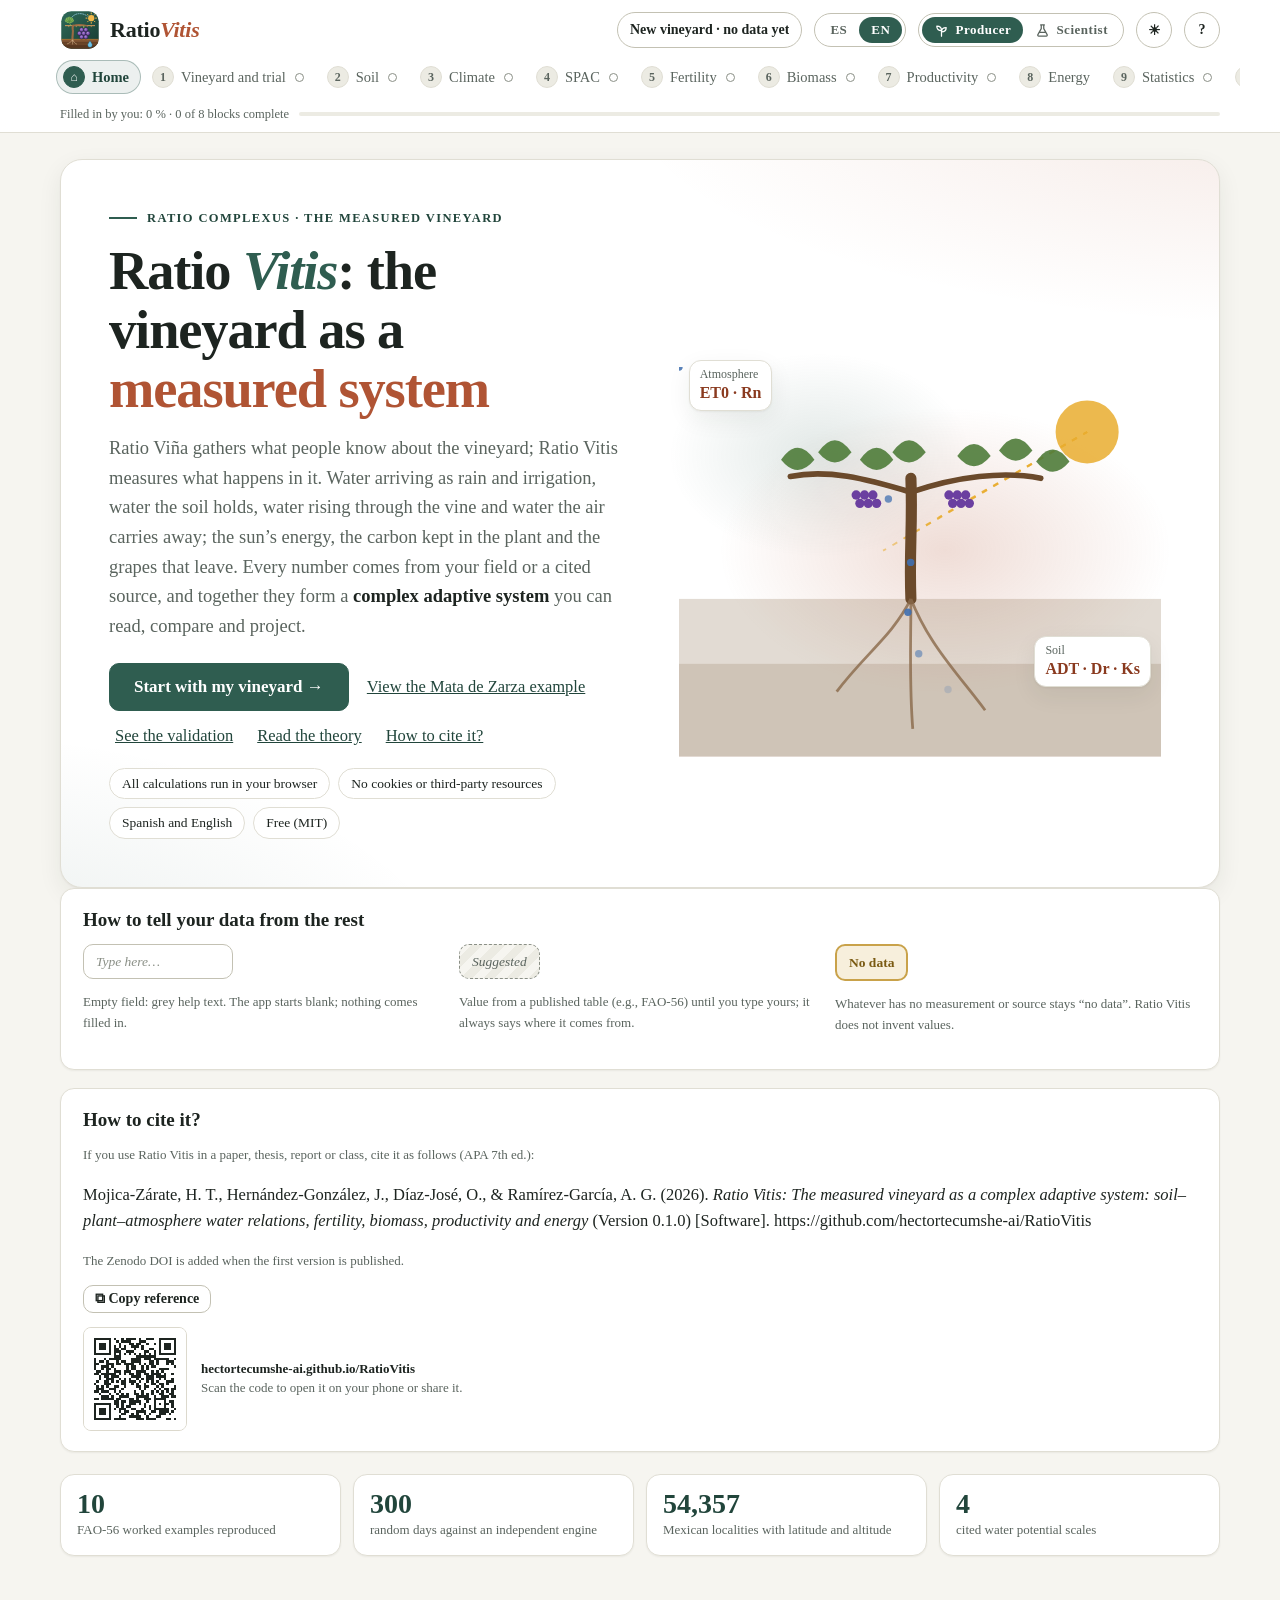
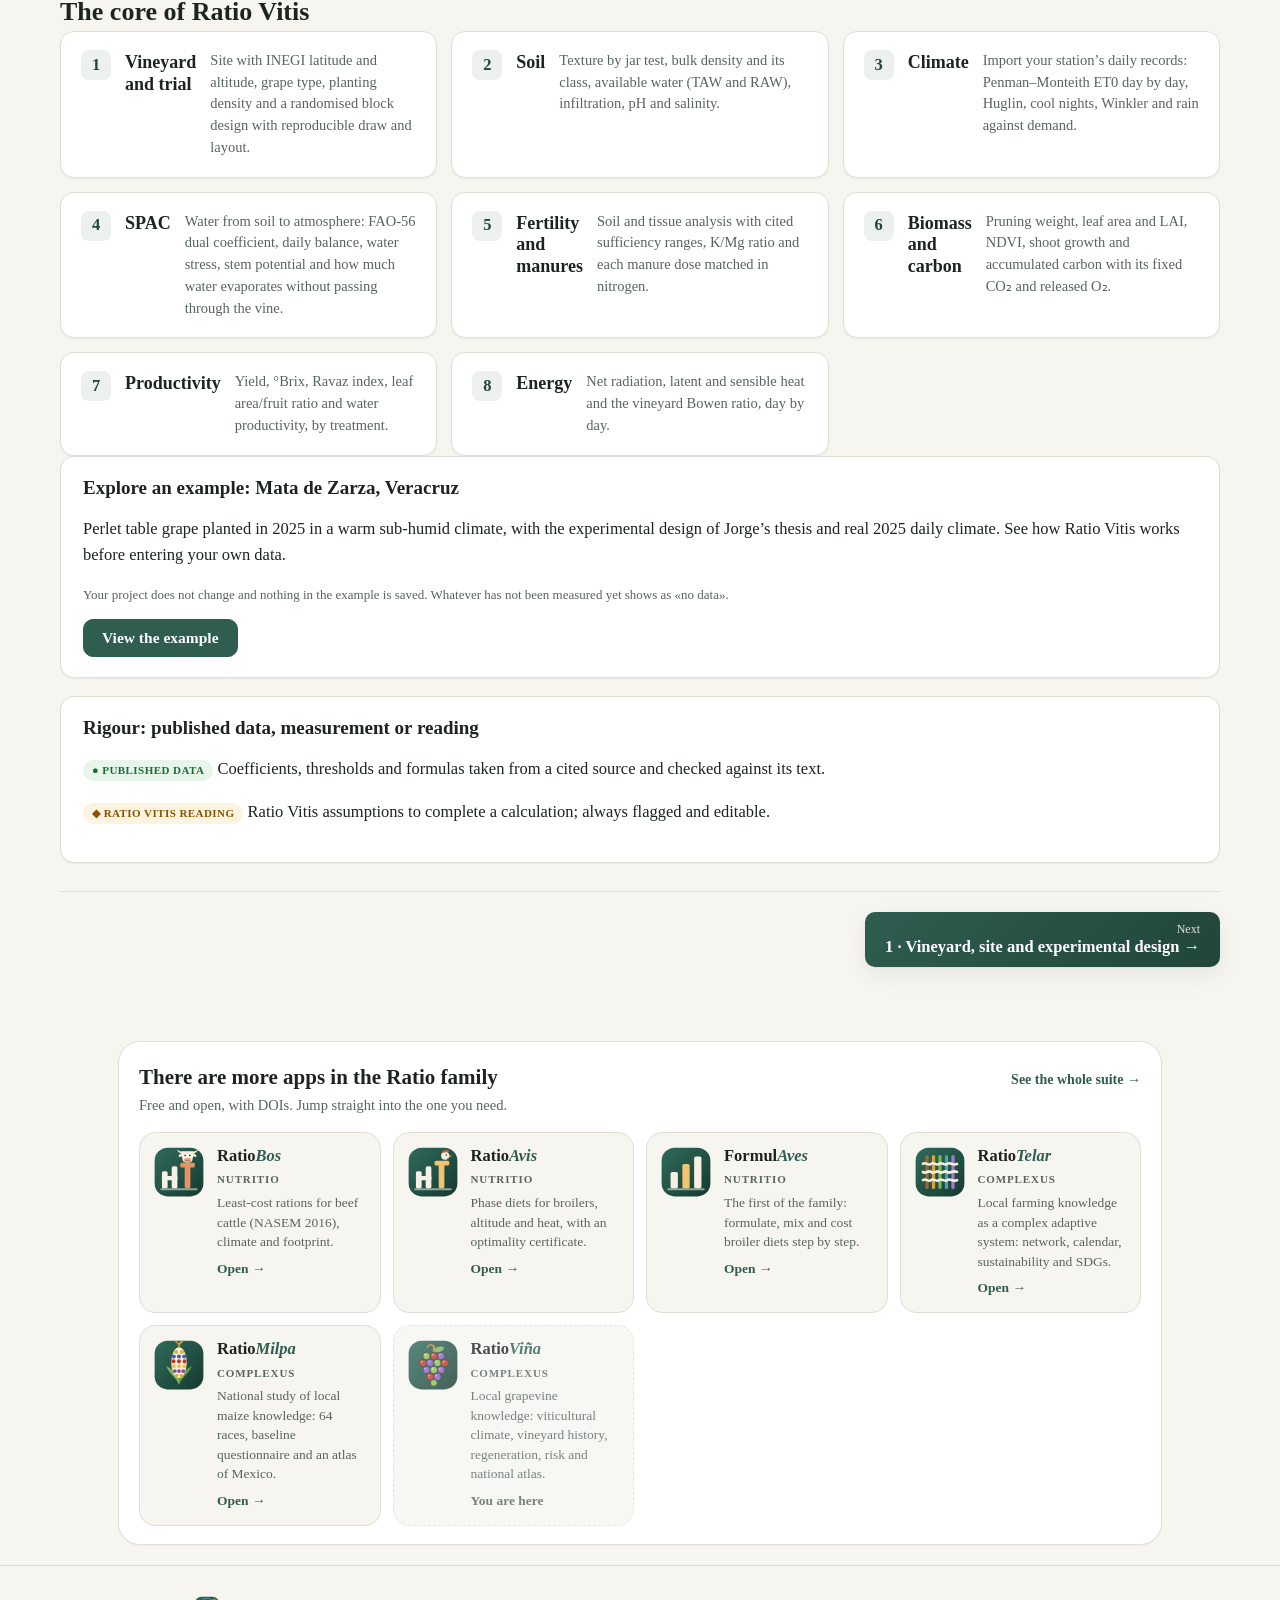
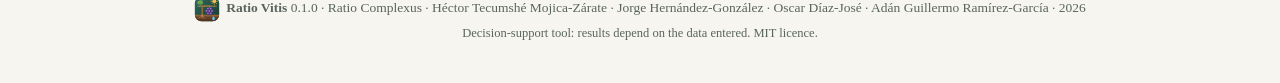
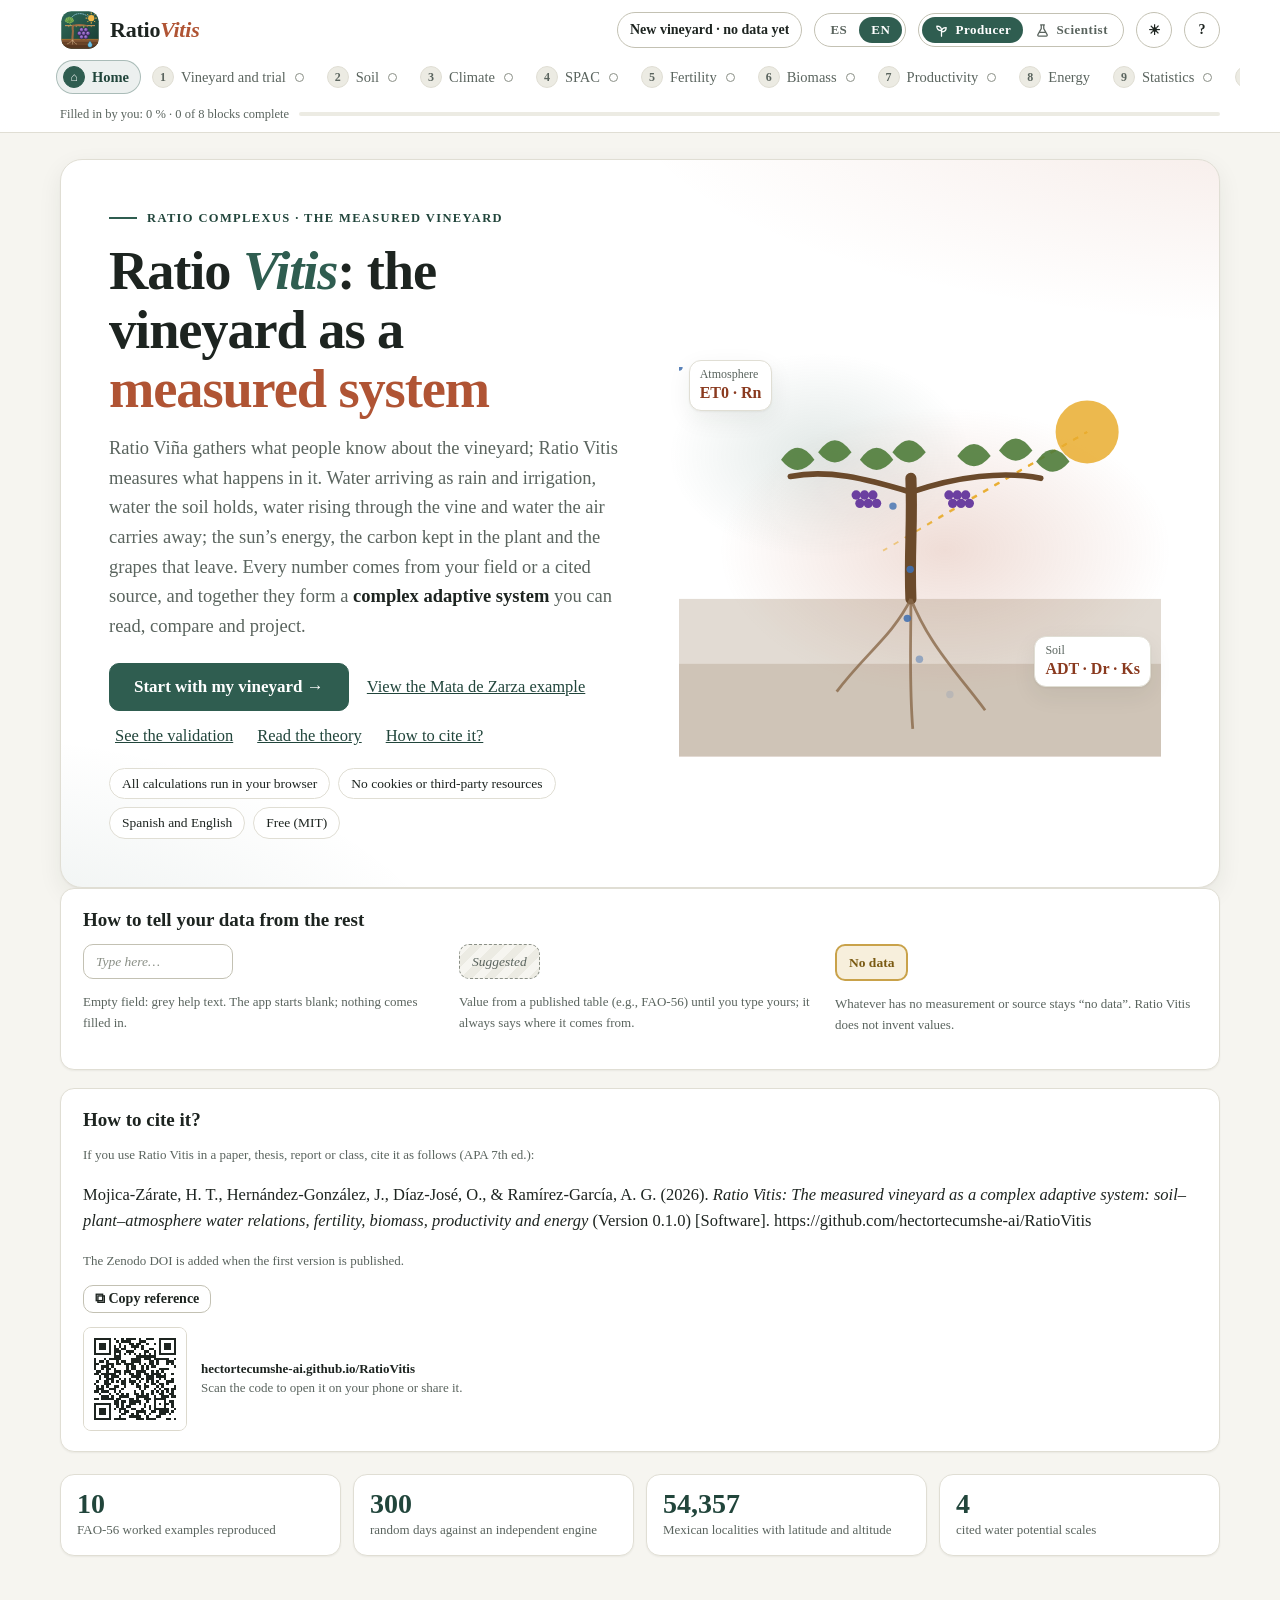
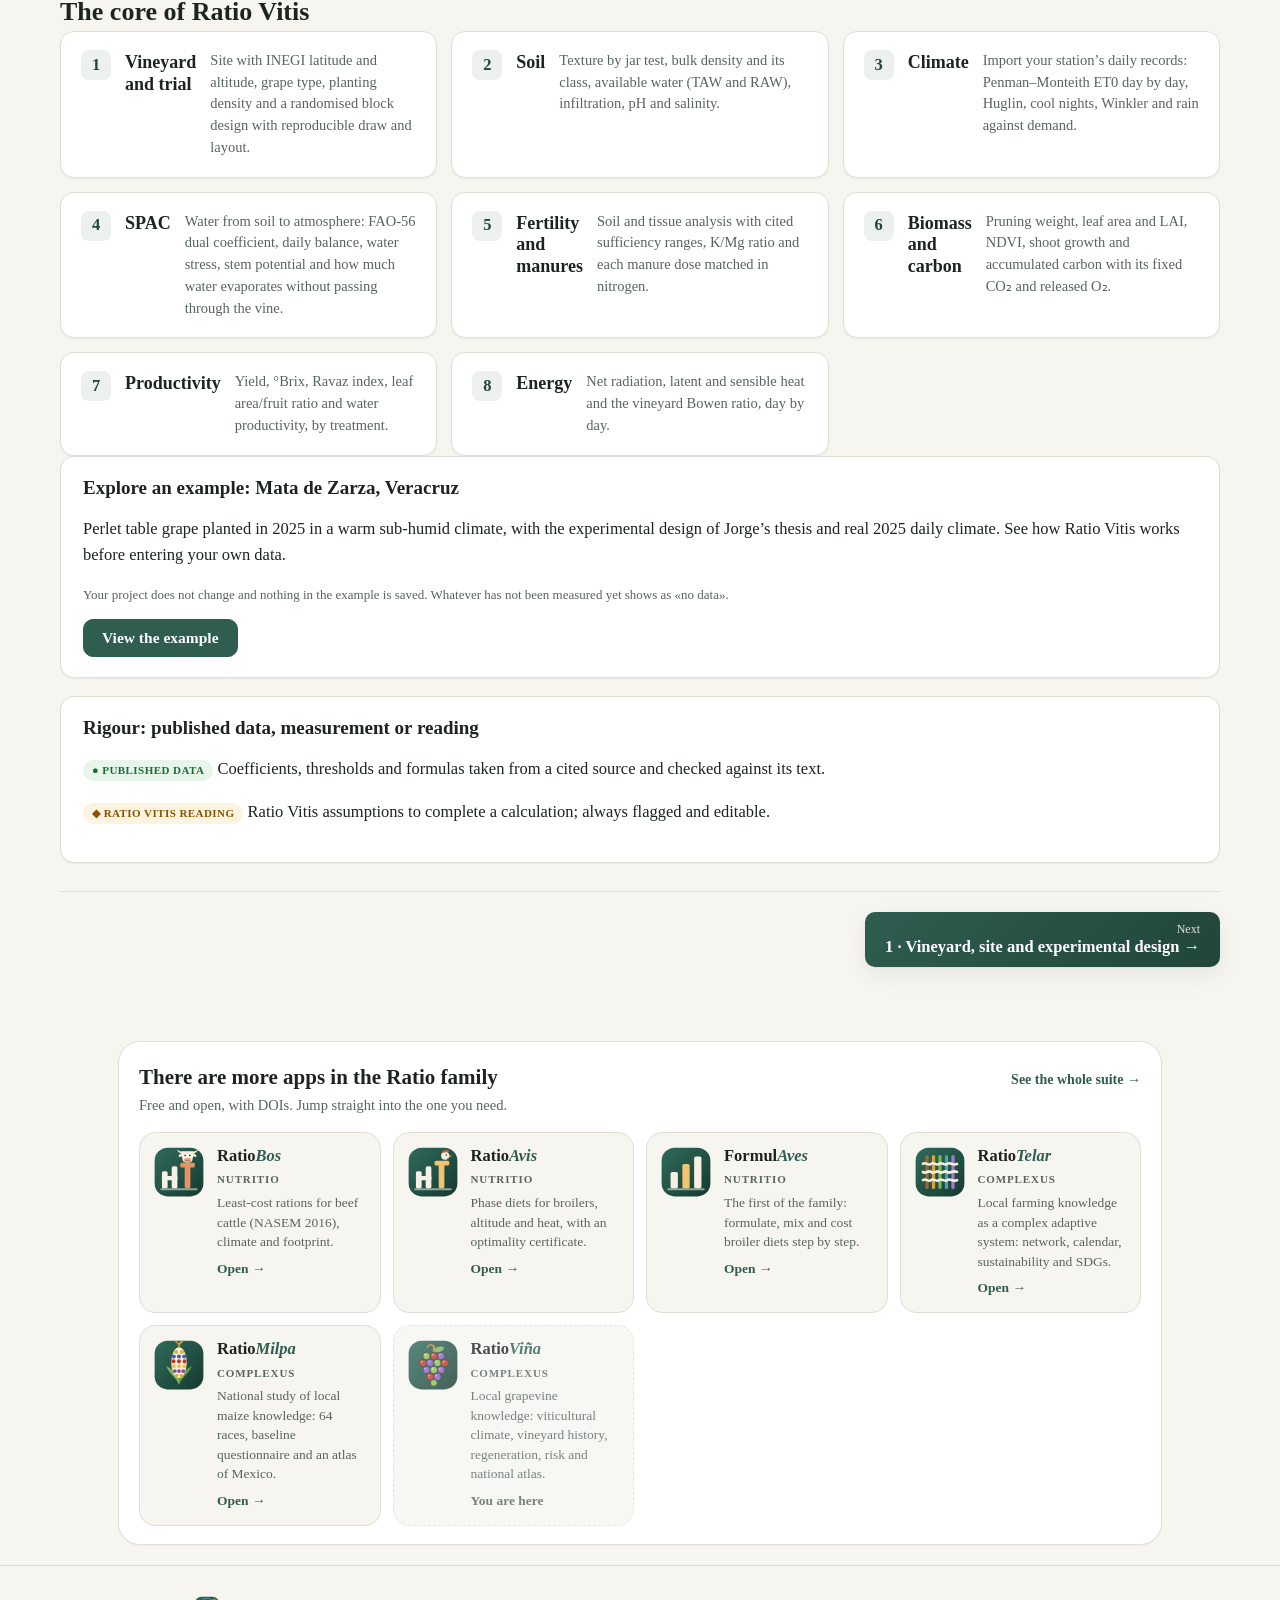
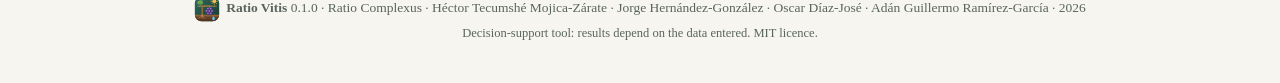
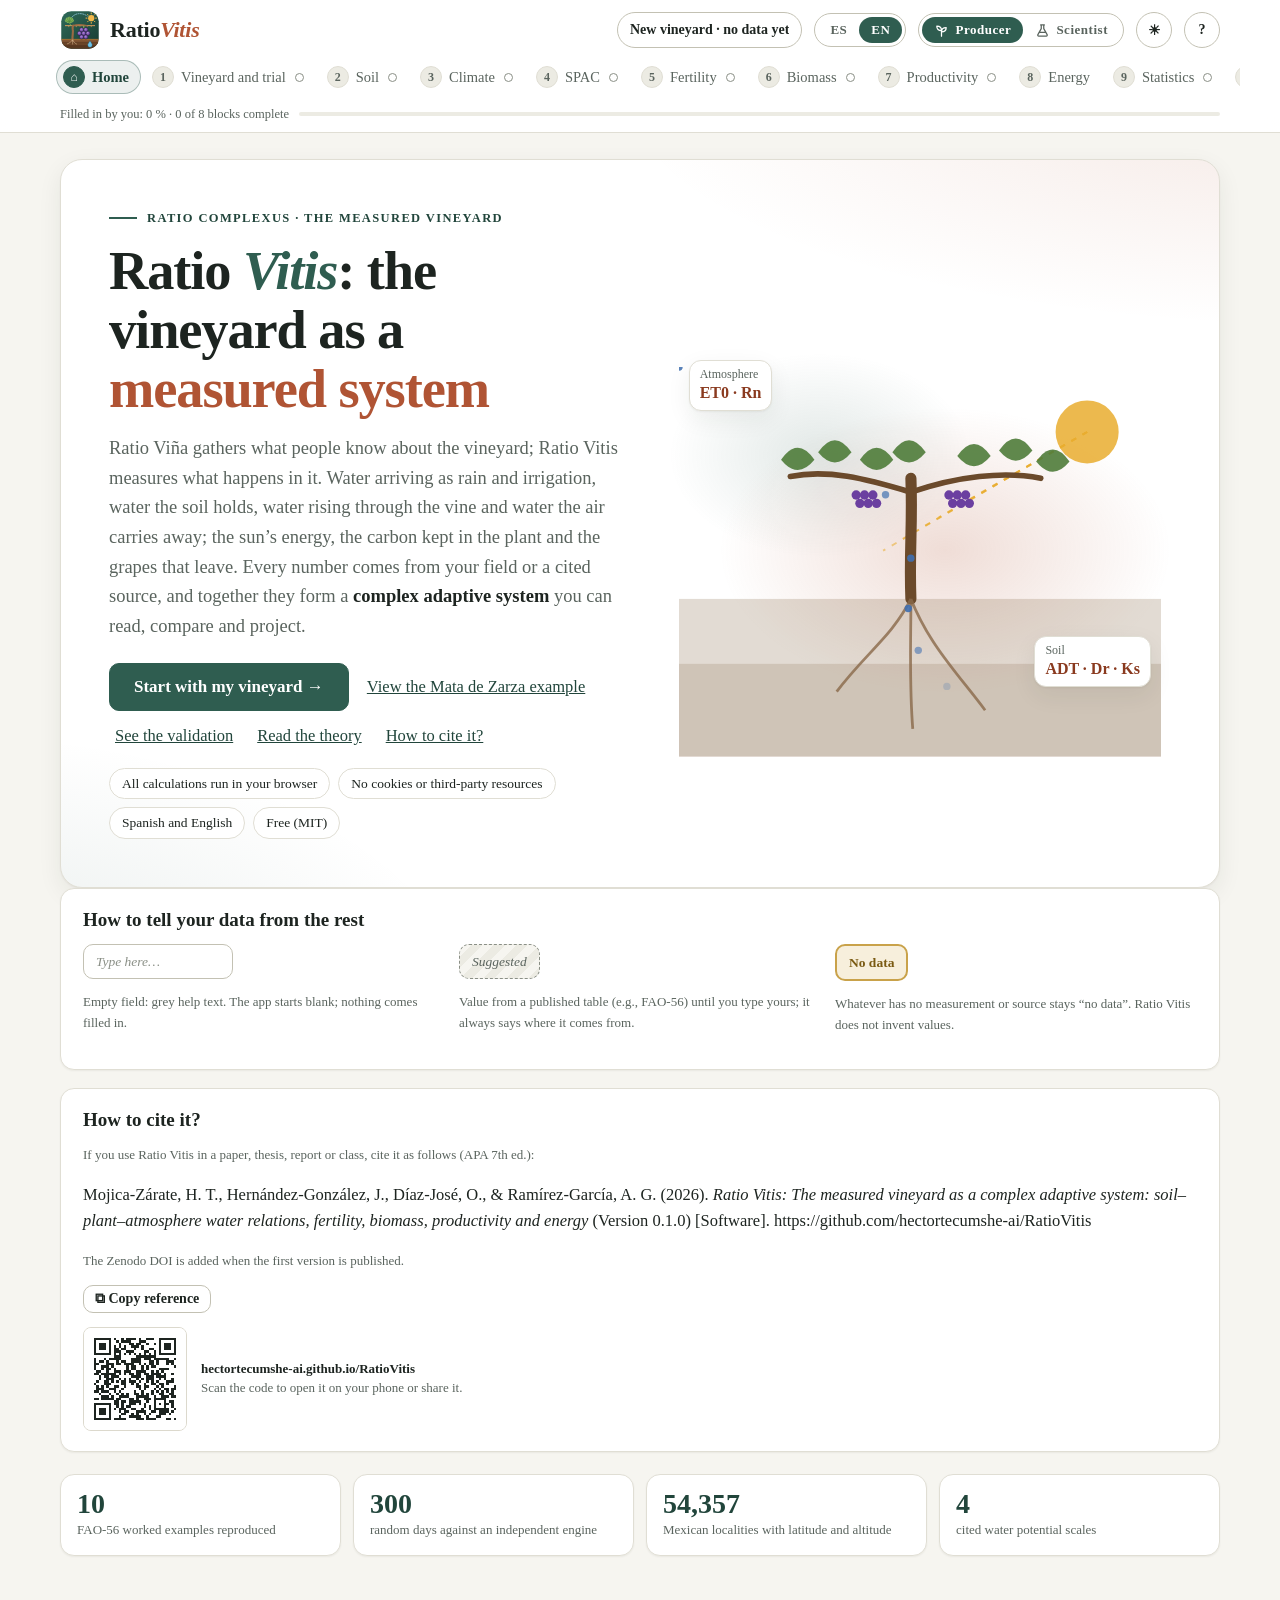
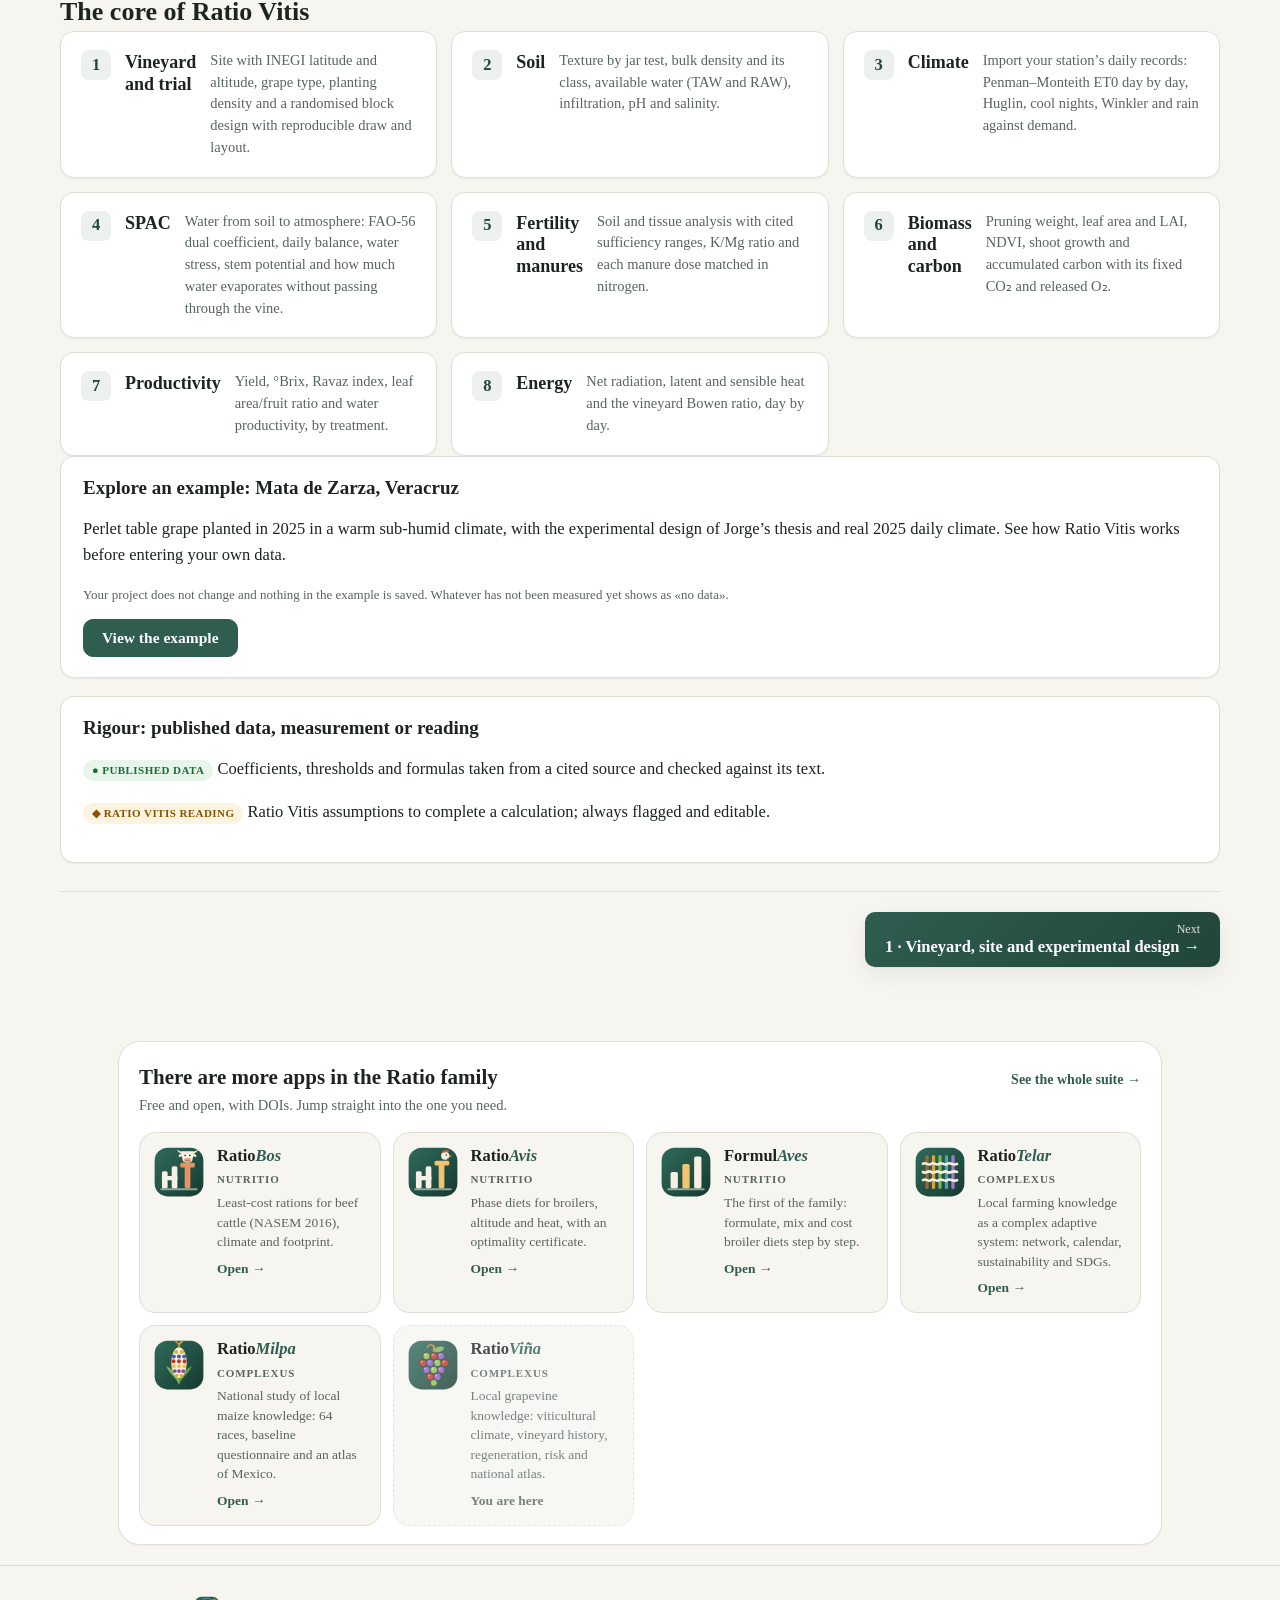
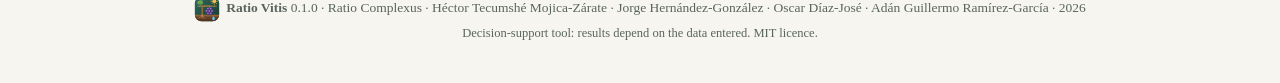
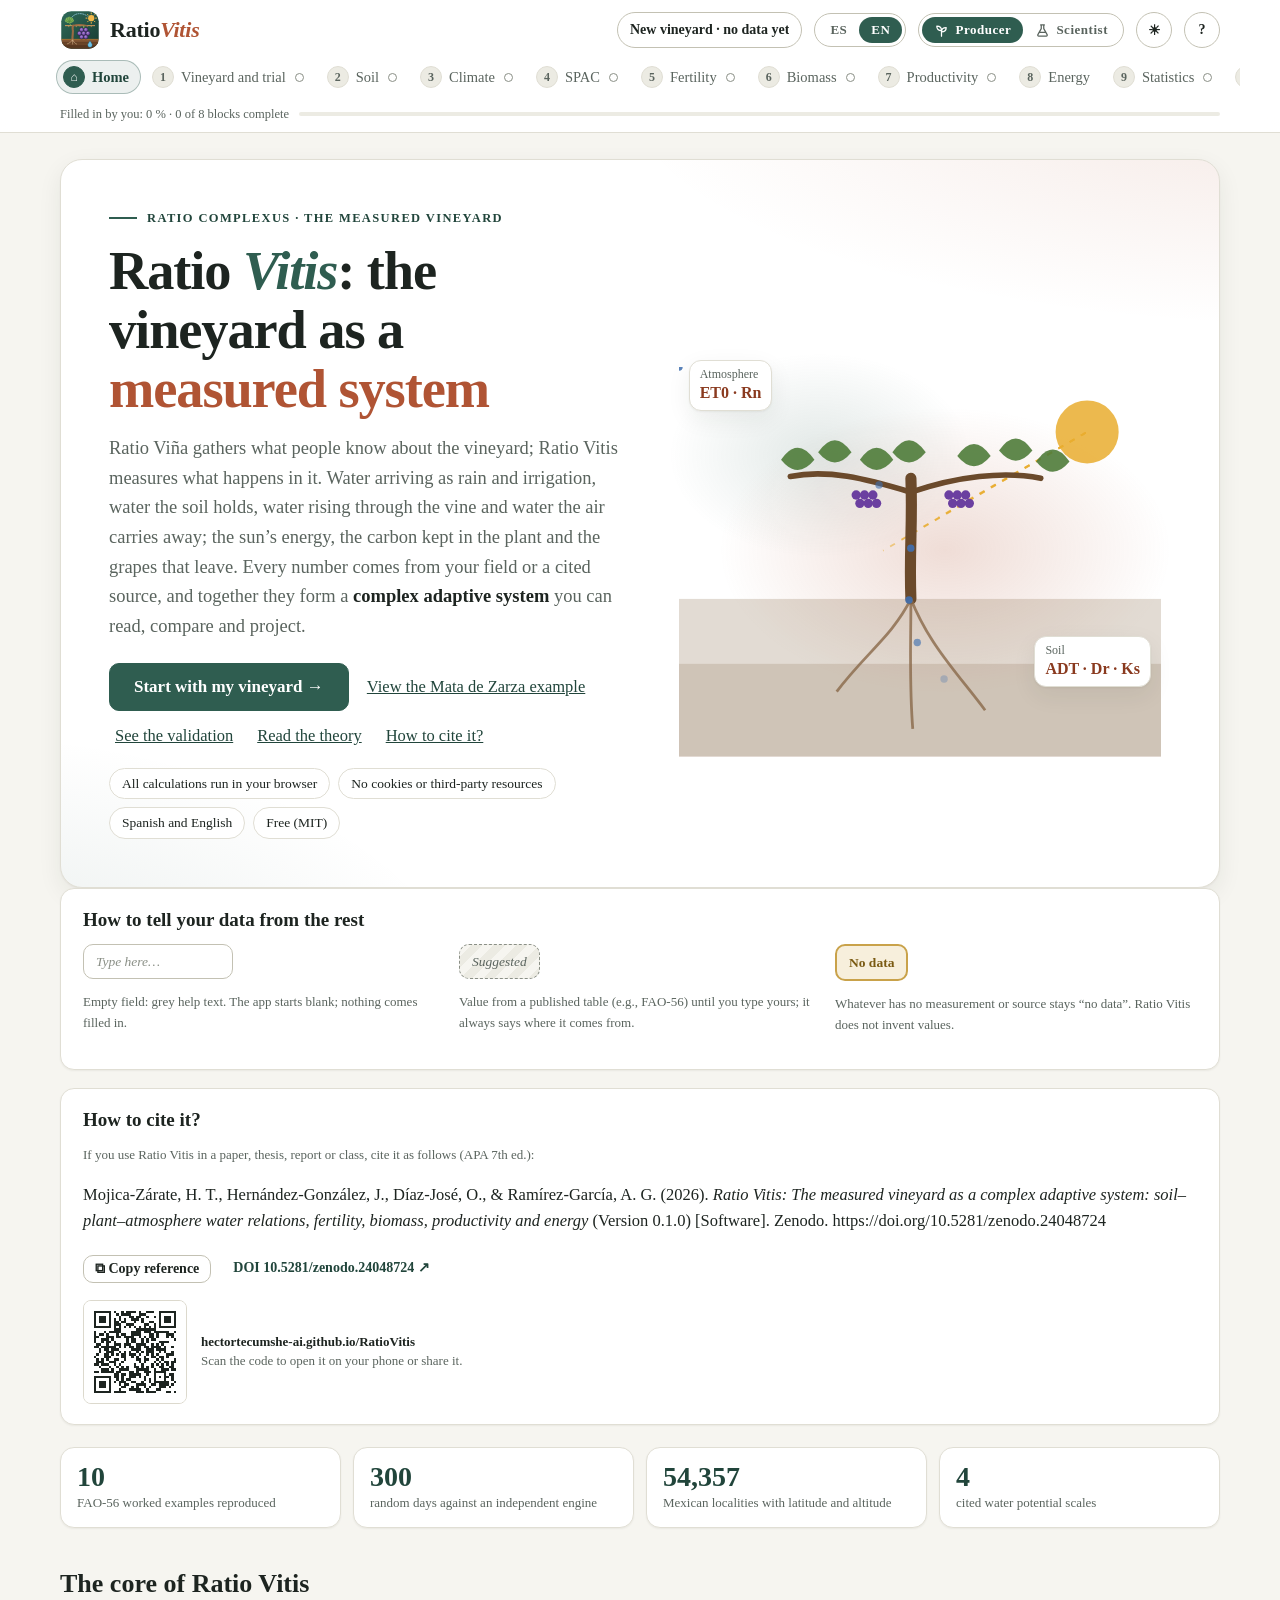
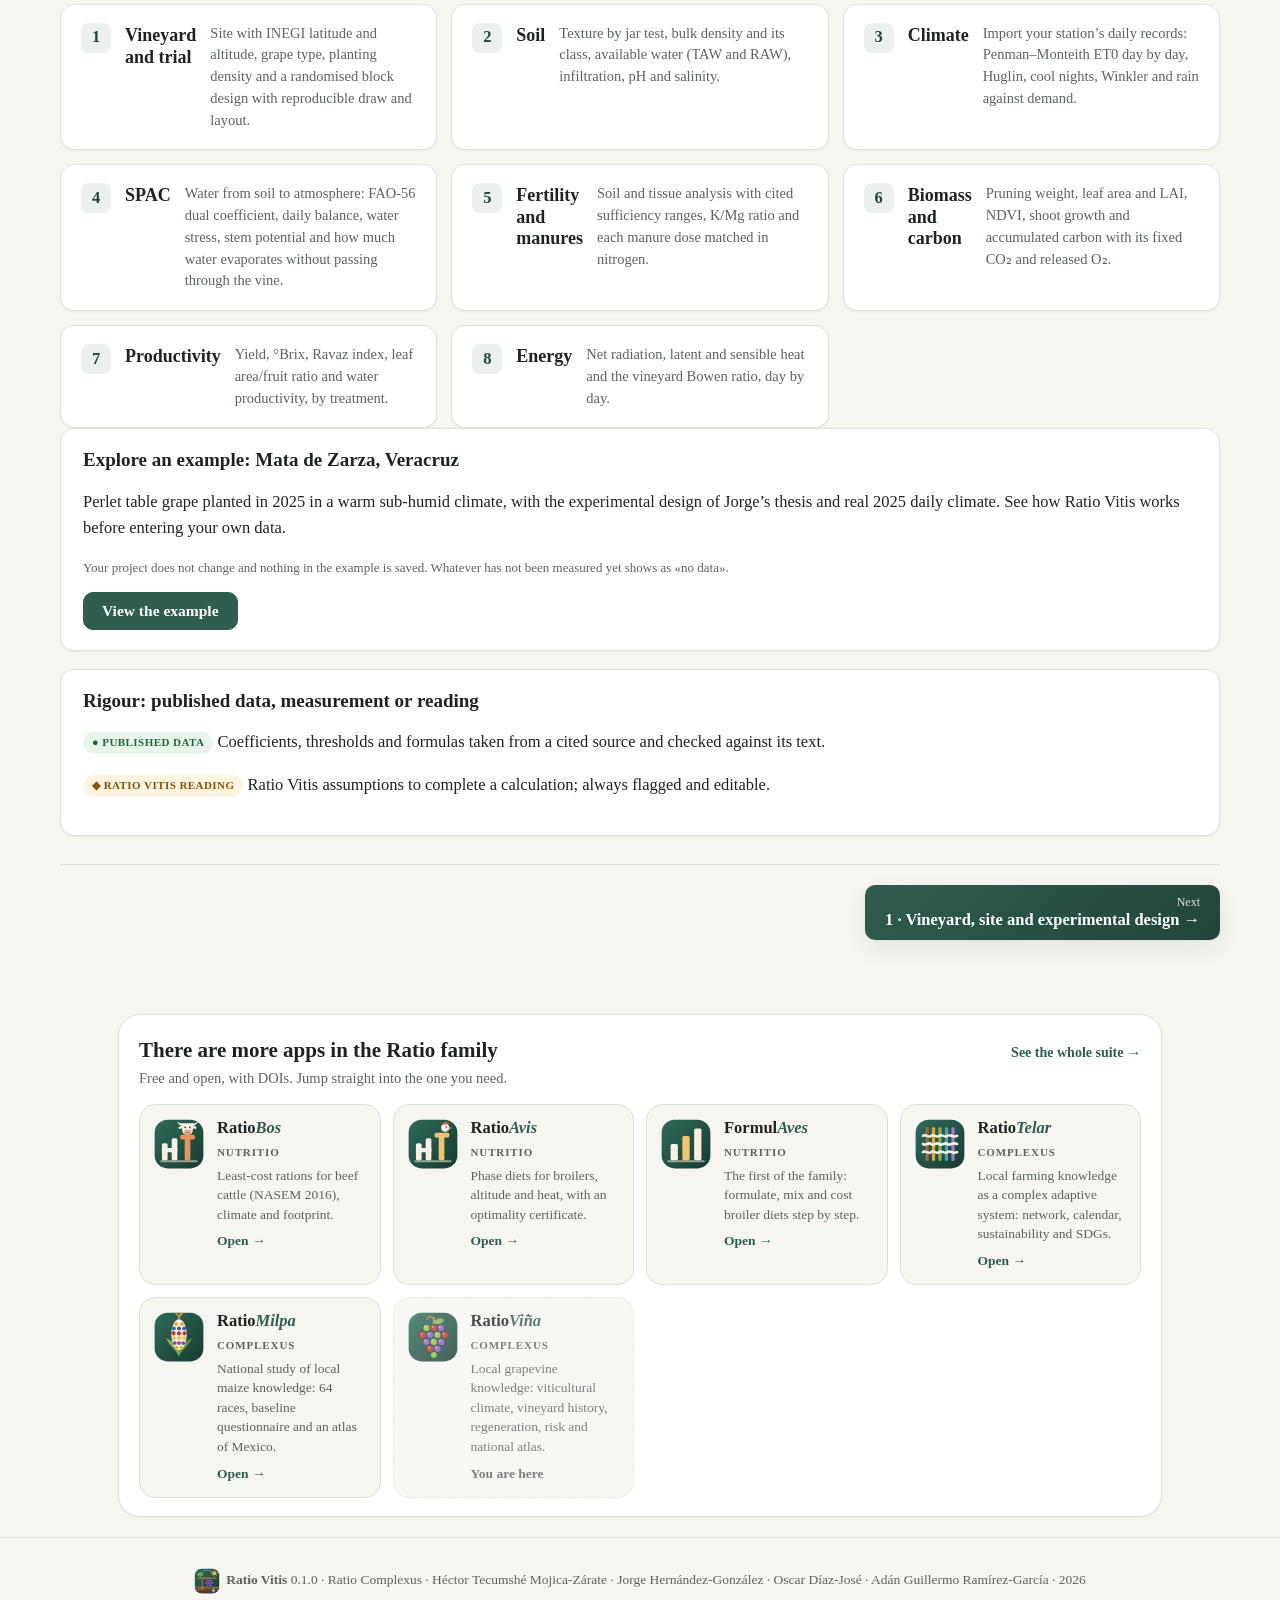
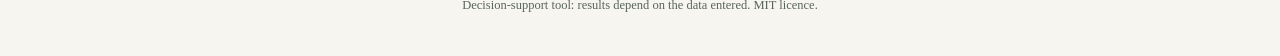
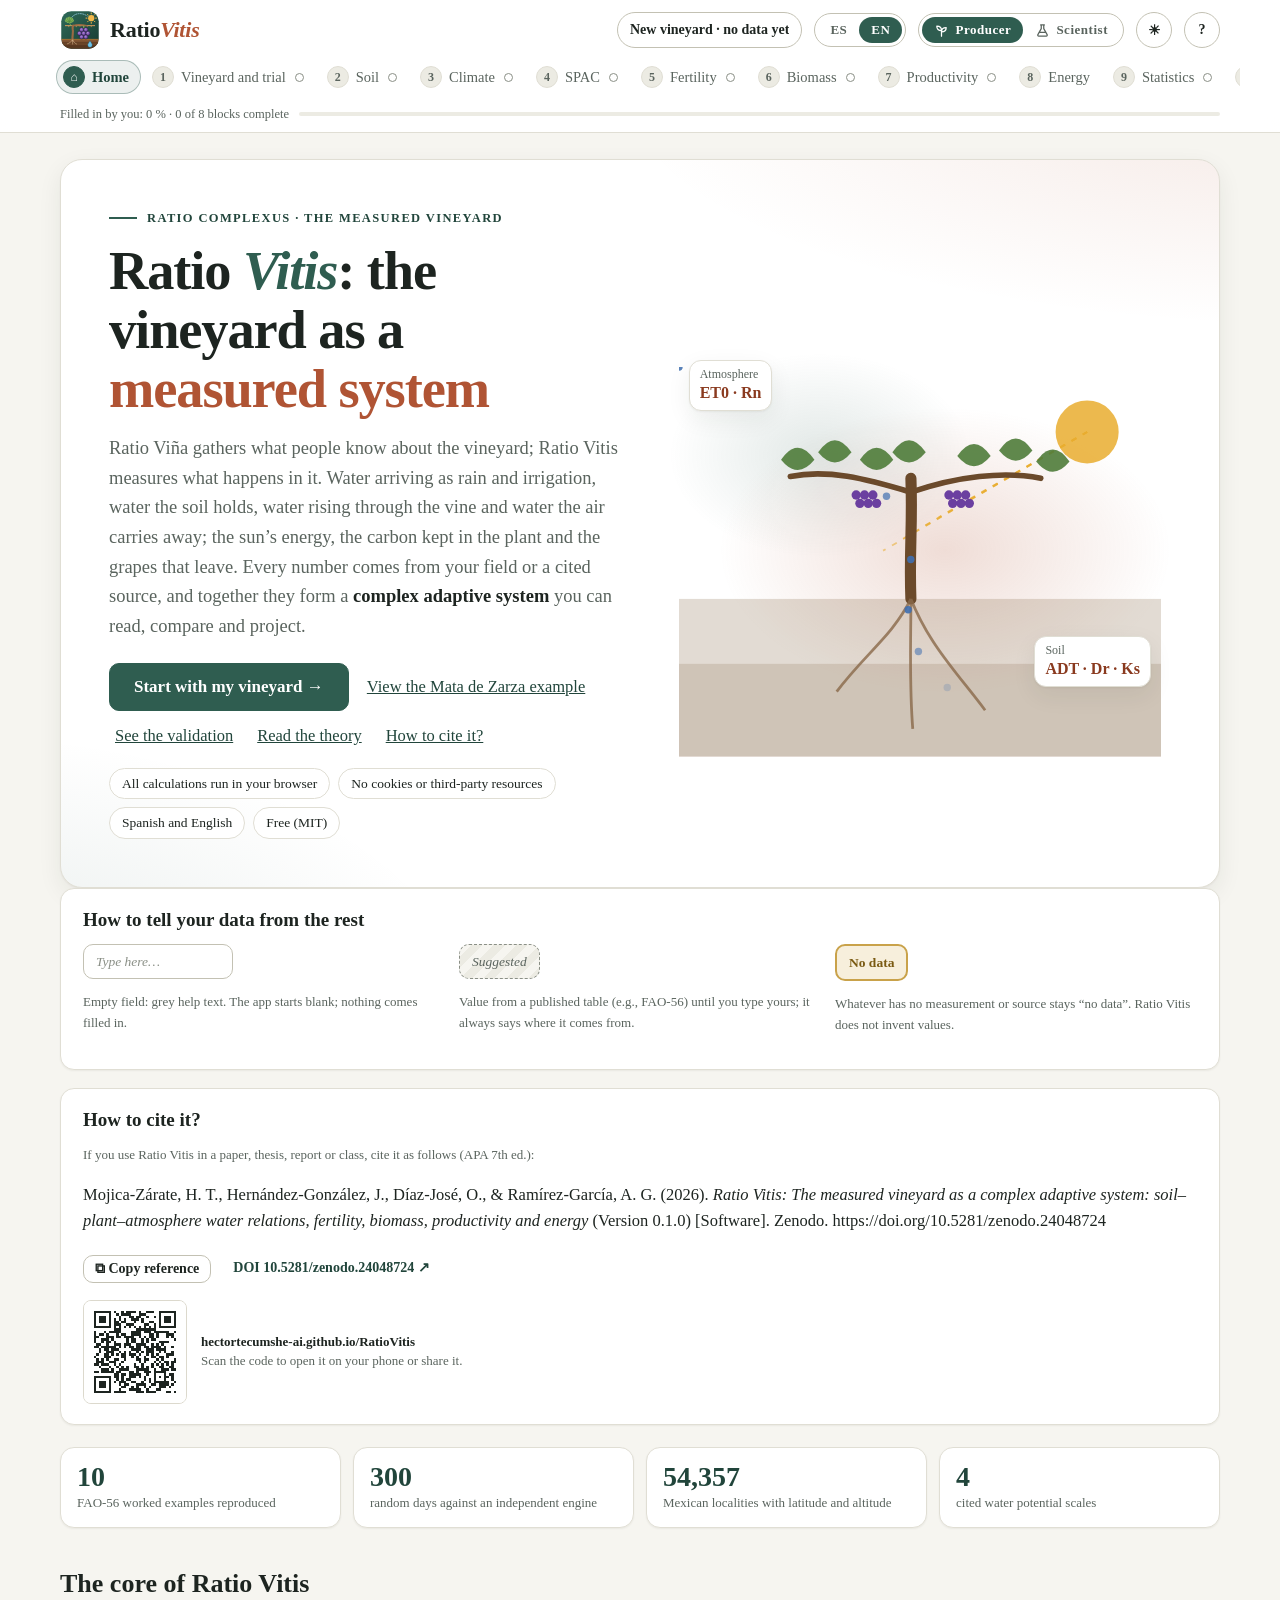
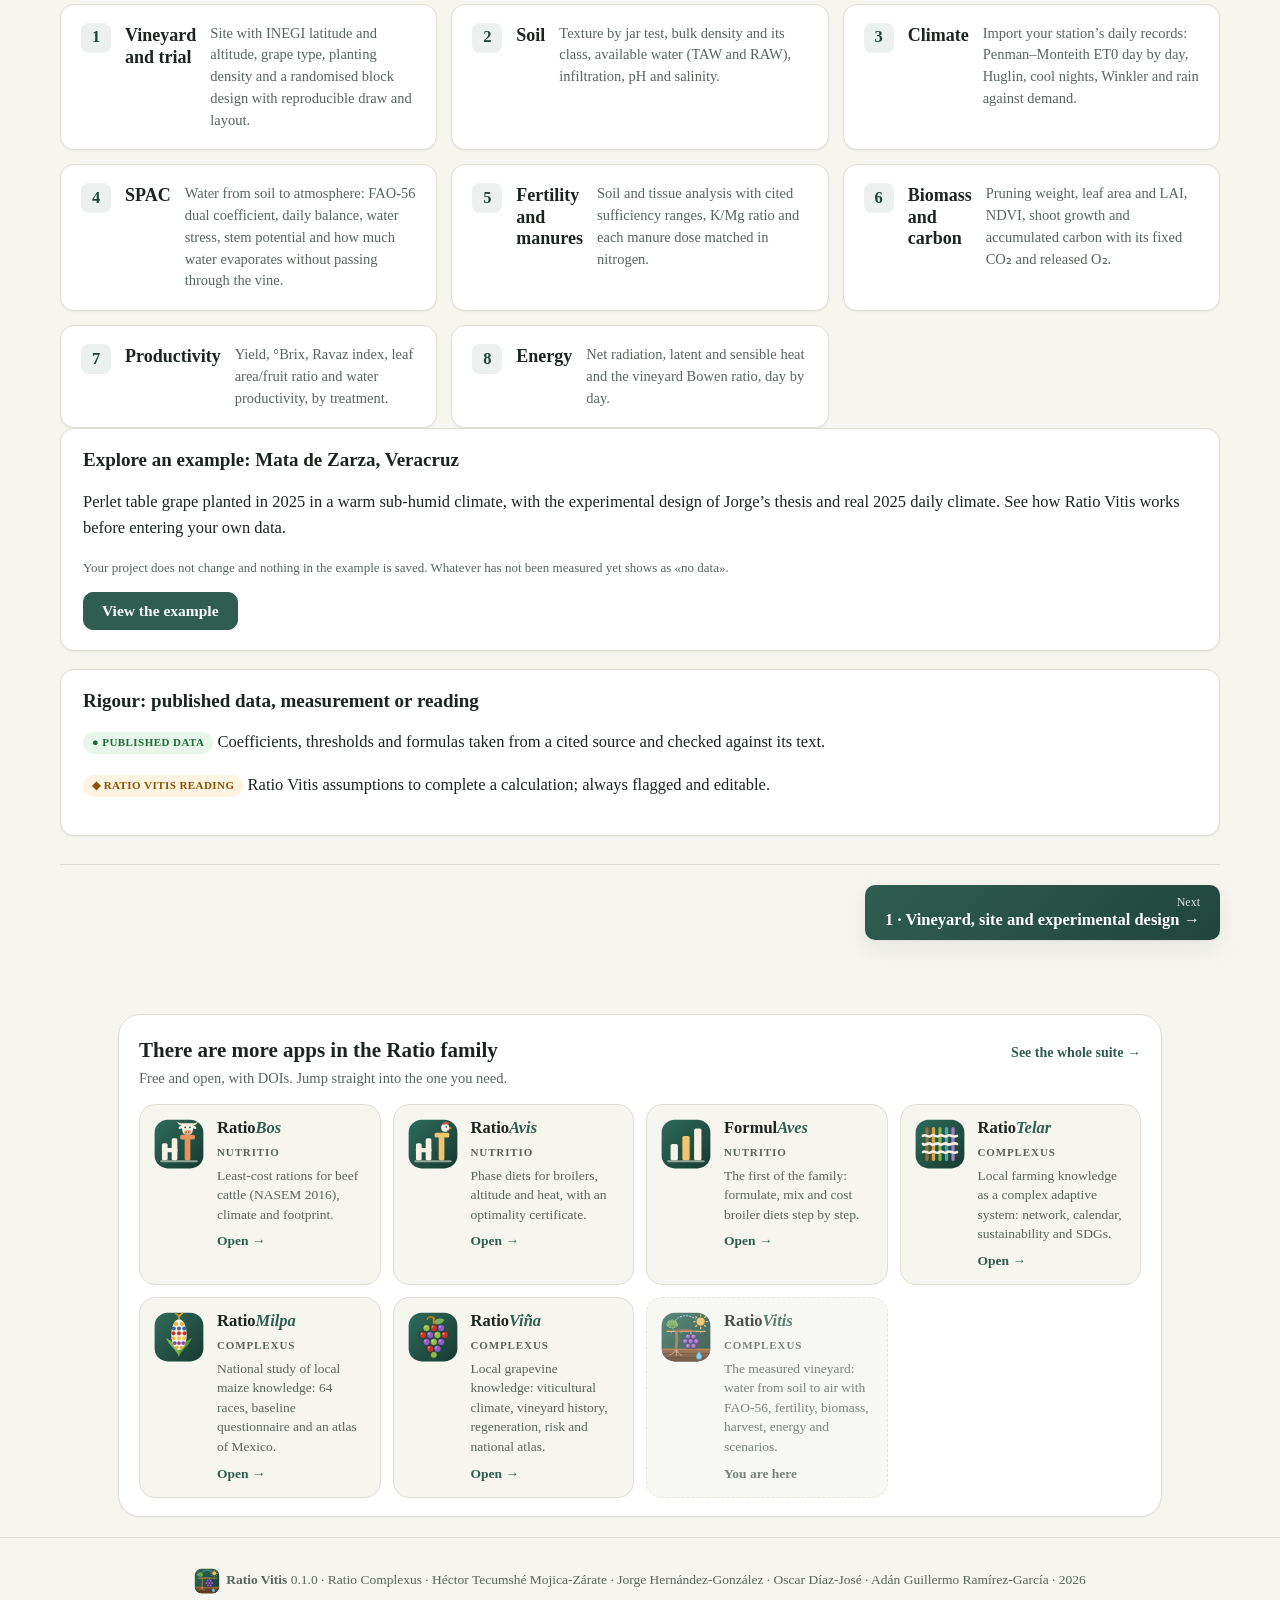
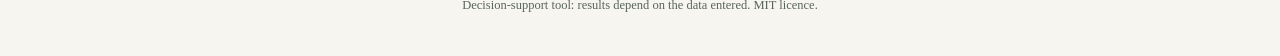
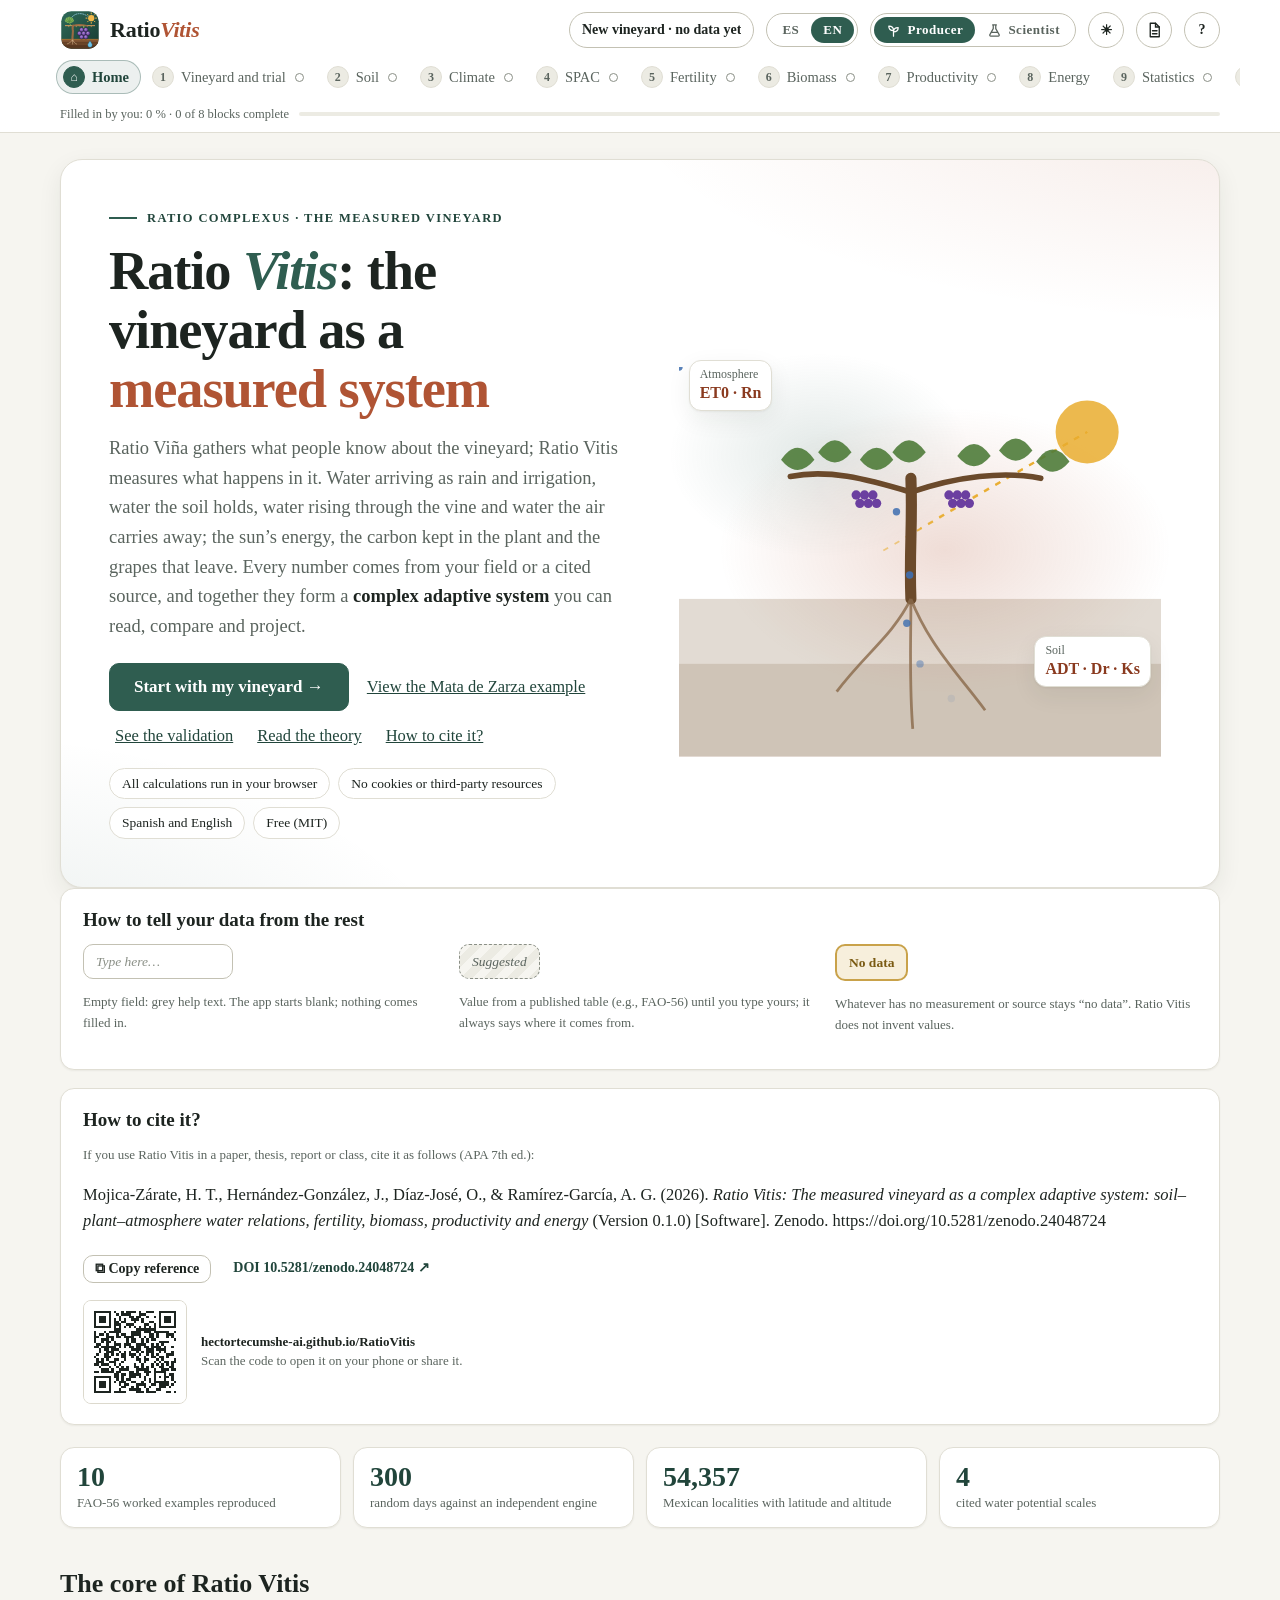
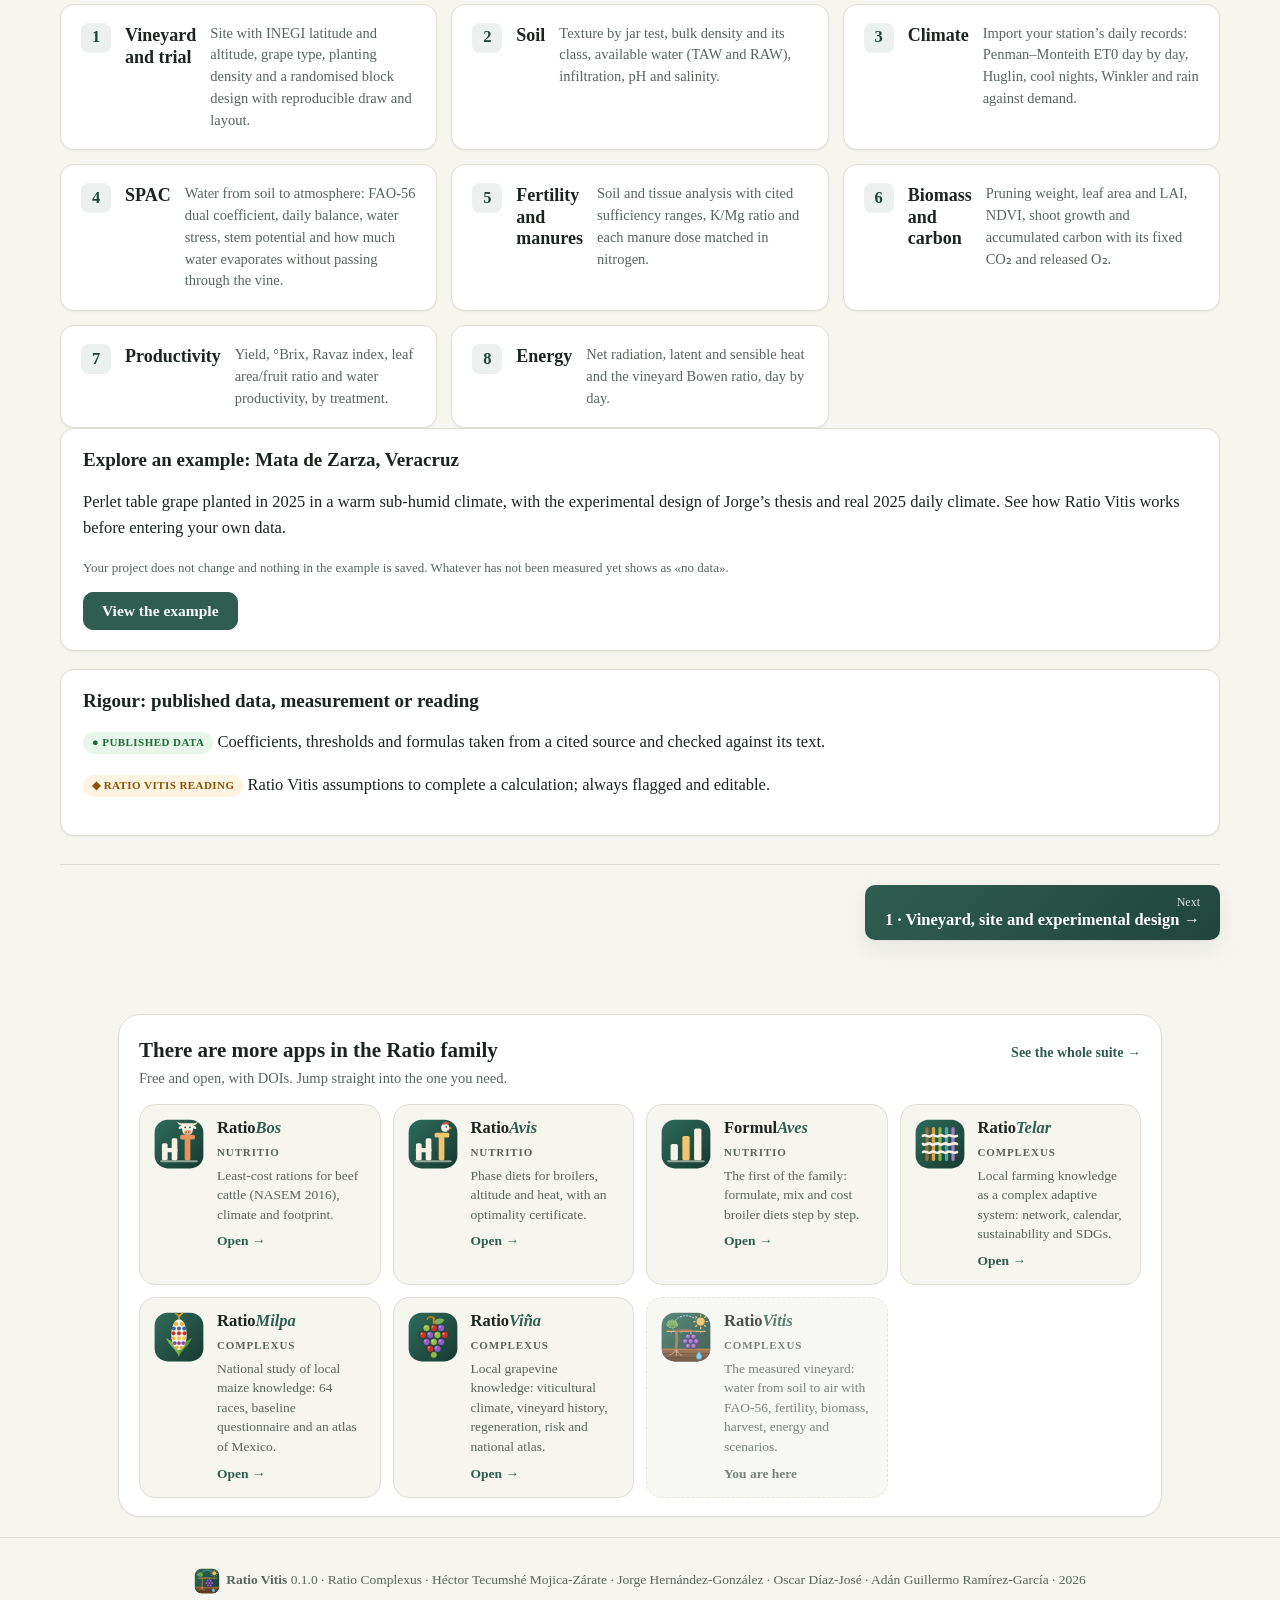
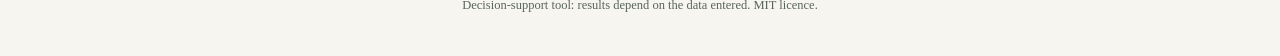
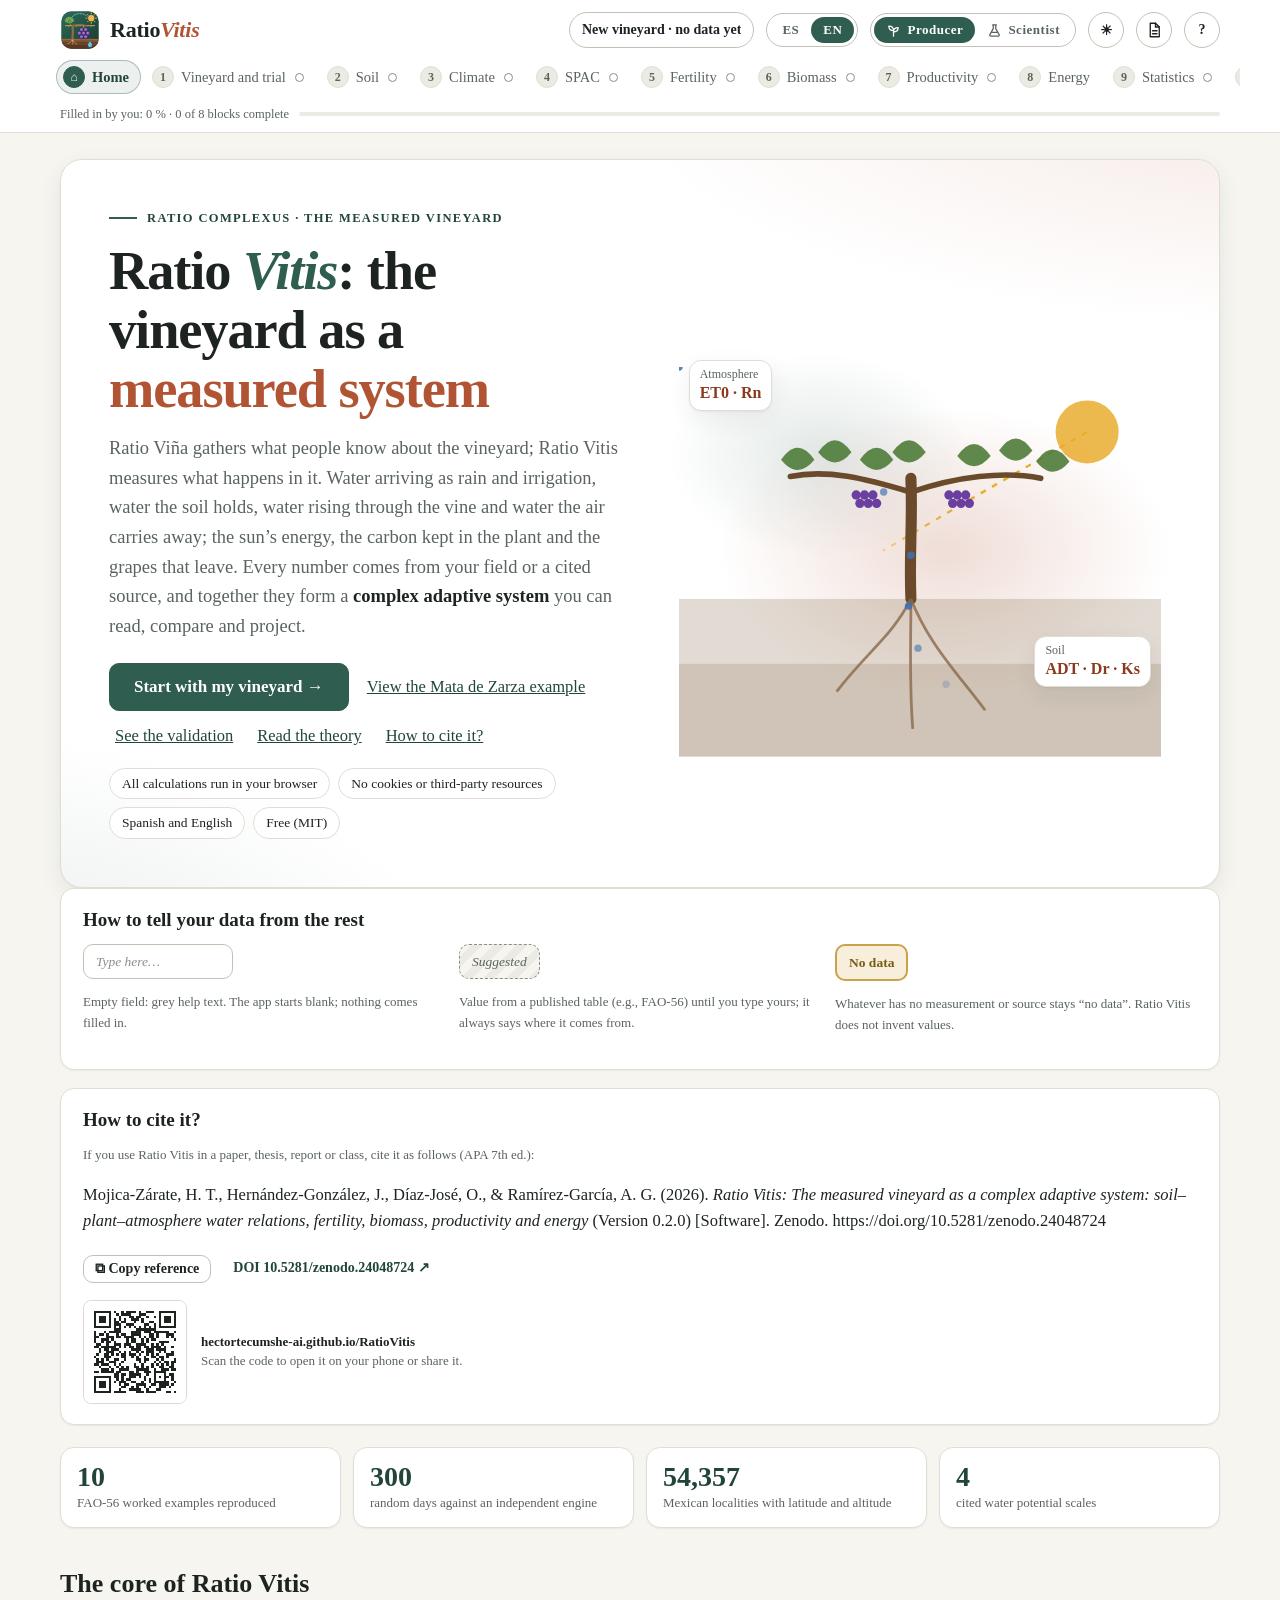
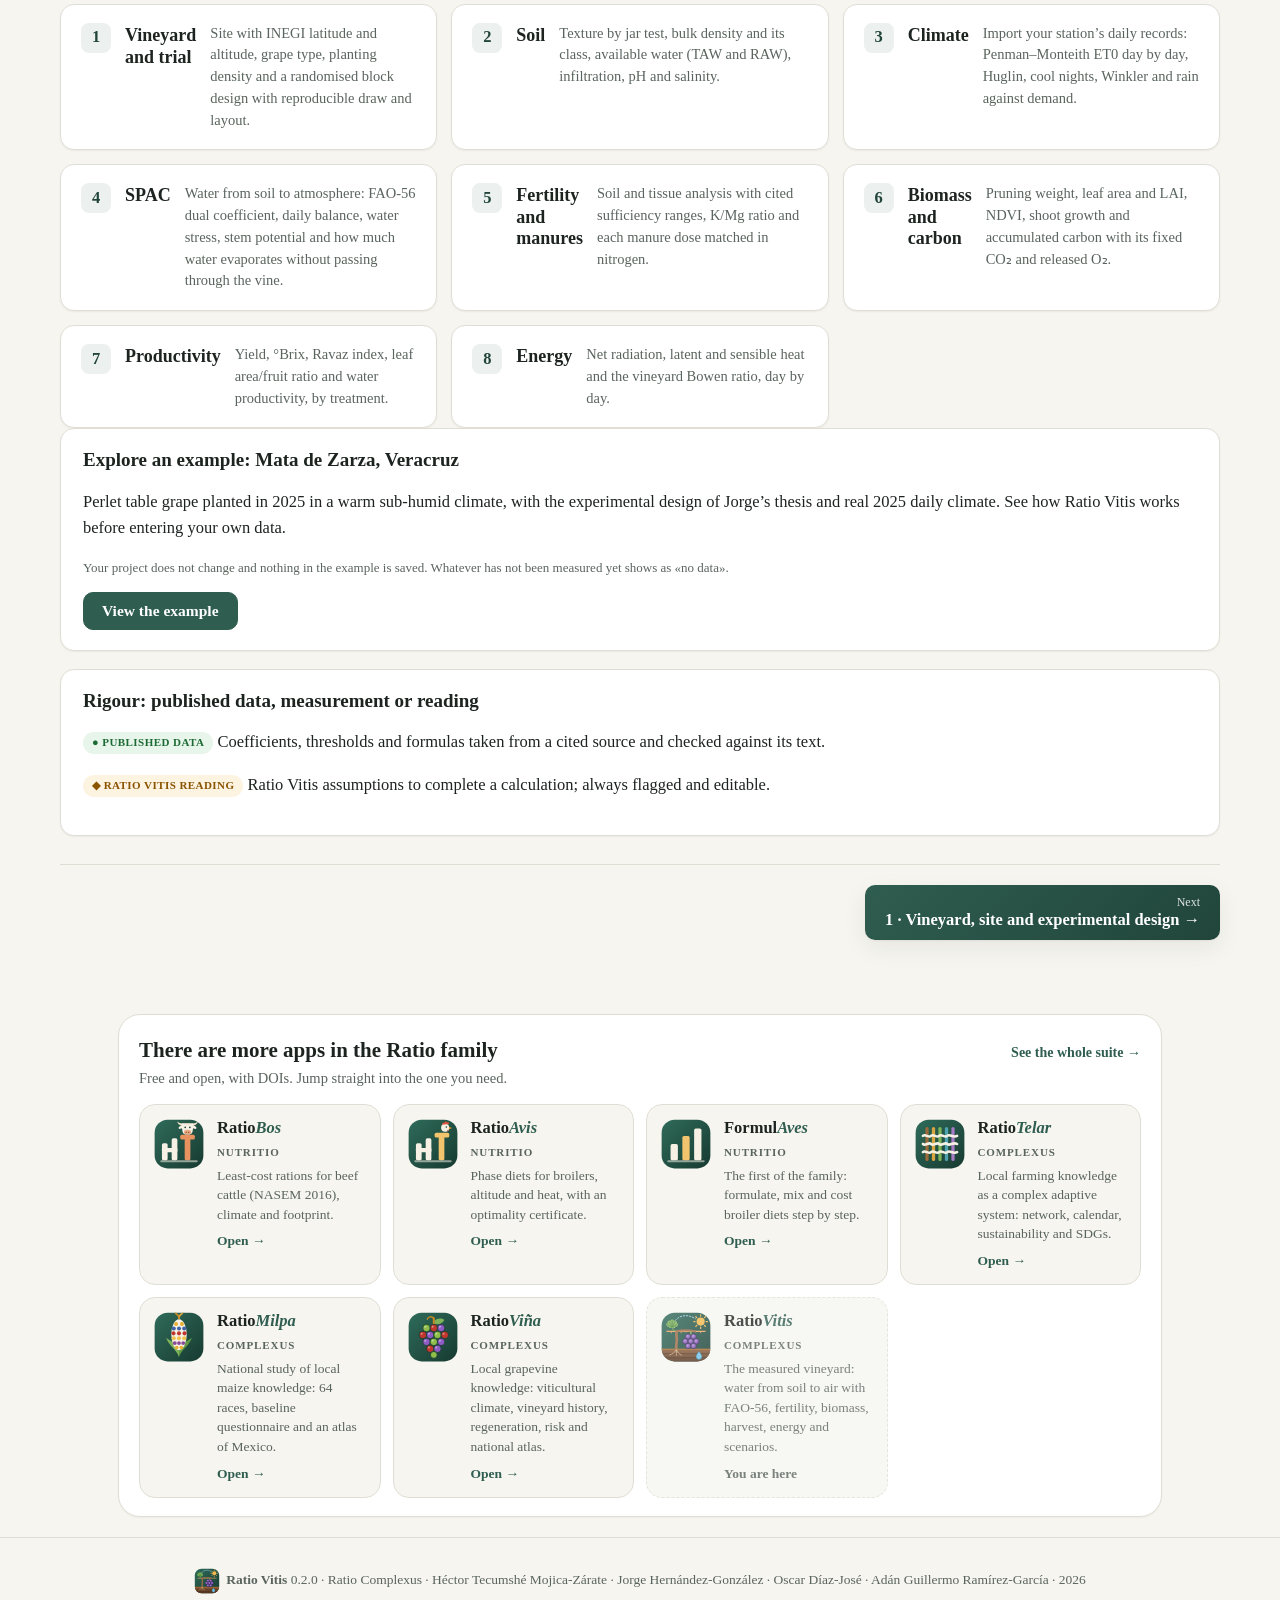
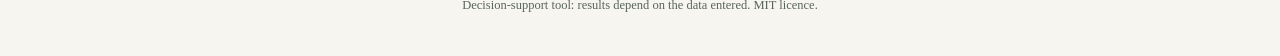
